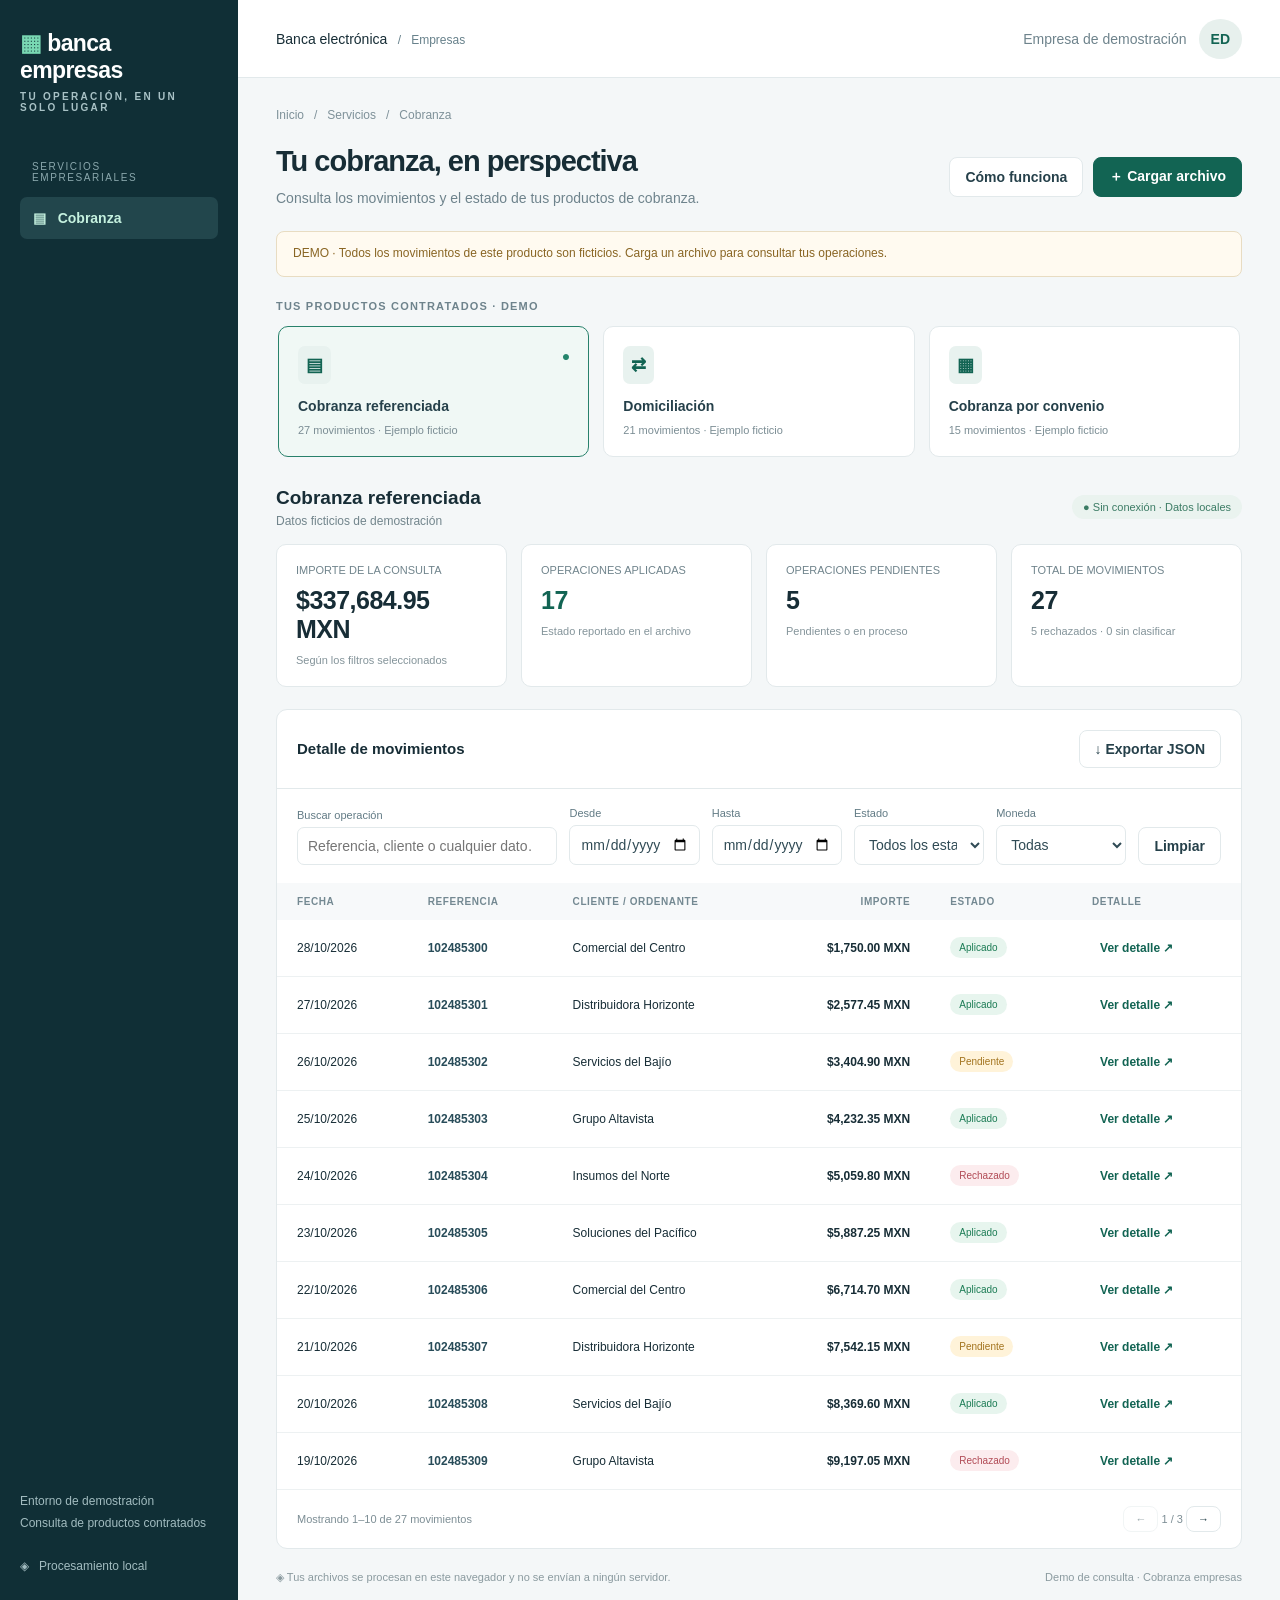
==== index.html @ 98a70f09 "Crea demo HTML portable para consultar productos de cobranza" ====
<!doctype html>
<html lang="es-MX"><head><meta charset="utf-8"><meta name="viewport" content="width=device-width,initial-scale=1"><meta name="description" content="Demo portable de consulta de cobranza. Excel y JSON procesados localmente."><meta http-equiv="Content-Security-Policy" content="default-src 'none'; script-src 'unsafe-inline'; style-src 'unsafe-inline'; img-src data:; connect-src 'none'; object-src 'none'; base-uri 'none'; form-action 'none'"><title>Cobranza · Banca empresas</title><style>:root{font-family:Inter,'Segoe UI',Arial,sans-serif;color:#172d36;background:#f4f7f8;font-size:14px;--green:#126453;--line:#e2e9eb}*{box-sizing:border-box}body{margin:0}button,input,select{font:inherit}button,select{cursor:pointer}button{border:1px solid var(--line);background:white;color:#25404a;border-radius:8px;padding:10px 15px;font-weight:600}button:hover{background:#edf4f2}button:focus-visible,a:focus-visible,input:focus-visible,select:focus-visible{outline:3px solid #54bda5;outline-offset:3px}button:disabled{opacity:.45;cursor:default}.primary{background:var(--green);color:white;border-color:var(--green)}.primary:hover{background:#0d5143}.shell{display:grid;grid-template-columns:238px 1fr;min-height:100vh}aside{background:#102f36;color:#d1dfe1;padding:30px 20px;display:flex;flex-direction:column}.brand{font-size:23px;font-weight:700;color:white;letter-spacing:-.6px}.brand i{color:#79d8b3;font-style:normal}.brand small{display:block;font-size:10px;letter-spacing:2.3px;color:#a9c2c6;margin-top:7px}.navtitle{font-size:10px;letter-spacing:1.6px;color:#8ba8ad;margin:48px 12px 14px}.navitem{padding:13px;border-radius:7px;background:#22464c;color:#c5f1df;font-weight:600}.aside-note{margin-top:auto;padding-top:50px;font-size:12px;color:#a2bcc0;line-height:1.8}.topbar{height:78px;background:white;border-bottom:1px solid var(--line);padding:0 38px;display:flex;align-items:center;justify-content:space-between}.topbar span{font-size:12px;color:#67818b}.profile{display:flex;align-items:center;gap:12px}.avatar{background:#e7f0ed;color:var(--green);border-radius:50%;padding:12px;font-weight:bold}main{padding:30px 38px 24px;max-width:1600px;margin:auto}.breadcrumb{font-size:12px;color:#7e9199;margin-bottom:23px}.heading{display:flex;justify-content:space-between;align-items:center;gap:20px}.heading h1{font-size:29px;letter-spacing:-1px;margin:0 0 9px}.muted{color:#6e838c}.heading p{margin:0;line-height:1.6}.actions{display:flex;gap:10px;flex-wrap:wrap}.notice{padding:12px 16px;border:1px solid #e8dcc2;background:#fffaf0;color:#896523;border-radius:8px;margin:22px 0;font-size:12px;line-height:1.6}.sectionlabel{font-size:11px;font-weight:700;letter-spacing:1.2px;color:#6e838c;margin:23px 0 12px}.products{display:flex;gap:14px;overflow-x:auto;padding:2px 2px 8px}.product{text-align:left;min-width:210px;flex:1;background:white;padding:19px;border-radius:10px;position:relative}.product.active{border:1.5px solid #28816b;background:#f0f8f5}.product .icon{display:inline-block;background:#e8f2ef;color:var(--green);padding:8px;border-radius:7px;margin-bottom:14px;font-size:18px}.product strong{display:block;font-size:14px;margin-bottom:7px}.product small{font-weight:400;color:#7b8d94;font-size:11px}.product .dot{position:absolute;right:18px;top:21px;color:#25856c}.workspace{display:flex;align-items:center;justify-content:space-between;gap:15px;margin:22px 0 16px}.workspace h2{font-size:19px;margin:0 0 5px}.workspace p{font-size:12px;margin:0;color:#72858c}.metrics{display:grid;grid-template-columns:repeat(4,1fr);gap:14px;margin-bottom:22px}.metric{border:1px solid var(--line);background:white;border-radius:10px;padding:19px}.metric small{display:block;color:#70848c;font-size:11px}.metric strong{display:block;font-size:25px;font-weight:650;margin:10px 0 7px;letter-spacing:-.5px}.metric .foot{font-size:11px;color:#84949a}.metric.green strong{color:#126453}.panel{border:1px solid var(--line);background:white;border-radius:11px;overflow:hidden}.panelhead{display:flex;align-items:center;justify-content:space-between;padding:20px;border-bottom:1px solid var(--line);gap:12px}.panelhead h3{font-size:15px;margin:0}.filters{display:flex;gap:12px;padding:18px 20px;flex-wrap:wrap;align-items:end}.field{display:flex;flex-direction:column;gap:6px;flex:1;min-width:130px}.field label{font-size:11px;color:#627b85}.field input,.field select{padding:10px;border:1px solid var(--line);border-radius:7px;min-width:0;background:white;width:100%;color:#304b55}.search{flex:2;min-width:190px}.tablewrap{overflow:auto}table{width:100%;border-collapse:collapse;white-space:nowrap;text-align:left}th{background:#f7f9fa;color:#748992;font-size:10px;font-weight:600;text-transform:uppercase;letter-spacing:.6px;padding:13px 20px}td{padding:16px 20px;border-bottom:1px solid #edf1f2;font-size:12px}td.money{text-align:right;font-weight:600;font-variant-numeric:tabular-nums}th.money{text-align:right}.ref{font-weight:600;color:#284c59}.badge{padding:5px 9px;border-radius:20px;font-size:10px;display:inline-block;background:#edf0f2;color:#64747b}.badge.aplicado{background:#e7f5ee;color:#1c7c55}.badge.pendiente{background:#fff3d9;color:#a2731d}.badge.rechazado{background:#fcecee;color:#b14b56}.detailbtn{border:0;color:var(--green);padding:5px 8px;font-size:12px}.pagination{display:flex;justify-content:space-between;align-items:center;padding:16px 20px;color:#7d8e95;font-size:11px;gap:10px}.pagination button{padding:6px 11px}.empty{text-align:center;padding:50px 20px;white-space:normal;color:#7c8f97}.footer{display:flex;justify-content:space-between;margin-top:22px;color:#8a9a9f;font-size:11px;gap:15px}.localpill{border-radius:20px;background:#eaf3ef;color:#3c7c65;padding:6px 11px;font-size:11px}.hidden{display:none!important}dialog{border:1px solid var(--line);border-radius:14px;padding:26px;max-width:670px;width:calc(100% - 32px);color:#17343e;box-shadow:0 25px 90px #102f3633}dialog::backdrop{background:#0f2b385c}dialog h2{margin:0 0 10px;font-size:22px}dialog p{line-height:1.65}.dialogfoot{display:flex;justify-content:flex-end;gap:10px;margin-top:24px}.mapping{display:grid;grid-template-columns:1fr 1fr;gap:14px;margin-top:18px}.preview{overflow:auto;max-height:140px;border:1px solid var(--line);margin-top:16px}.preview td,.preview th{padding:8px;font-size:11px}.error{color:#a53640;background:#fff0f1;padding:10px;border-radius:6px;font-size:12px;margin-top:12px}.detailgrid{display:grid;grid-template-columns:1fr 1fr;gap:15px;margin-top:20px}.detailgrid div{background:#f5f8f8;padding:12px;border-radius:6px;overflow-wrap:anywhere}.detailgrid small{display:block;color:#788c94;margin-bottom:5px}.uploadarea{display:block;border:1px dashed #9ebcb4;background:#f5faf8;padding:24px;text-align:center;border-radius:8px;cursor:pointer;margin:18px 0}.uploadarea input{display:block;max-width:100%;margin:12px auto 0}.help{font-size:12px;color:#758990;line-height:1.6}.busy{opacity:.6;pointer-events:none}@media(max-width:1100px){.shell{grid-template-columns:190px 1fr}main{padding:24px}.topbar{padding:0 24px}.metrics{grid-template-columns:repeat(2,1fr)}.heading{align-items:flex-start}.heading h1{font-size:25px}}@media(max-width:760px){.shell{display:block}aside{padding:18px 20px}.brand small,.navtitle,.navitem,.aside-note{display:none}.topbar{height:62px;padding:0 18px}.topbar>div:first-child{font-size:12px}.profile .muted{display:none}main{padding:23px 16px}.heading{display:block}.heading .actions{margin-top:16px}.heading h1{font-size:25px}.metric{padding:14px}.metric strong{font-size:21px}.metrics{gap:10px}.mapping,.detailgrid{grid-template-columns:1fr}.footer{flex-direction:column}.product{min-width:190px}.workspace{align-items:flex-start}.pagination{flex-wrap:wrap}.filters{padding:15px}.panelhead{padding:16px}}@media print{aside,.topbar,.actions,.filters,.detailbtn,.pagination,dialog{display:none!important}.shell{display:block}main{padding:0}.panel{border:0}.products{display:none}.notice{font-size:10px}}
</style></head>
<body><div class="shell"><aside><div class="brand"><i>▦</i> banca empresas<small>TU OPERACIÓN, EN UN SOLO LUGAR</small></div><div class="navtitle">SERVICIOS EMPRESARIALES</div><div class="navitem">▤ &nbsp; Cobranza</div><div class="aside-note">Entorno de demostración<br>Consulta de productos contratados<br><br>◈ &nbsp; Procesamiento local</div></aside><div><header class="topbar"><div>Banca electrónica <span>&nbsp; / &nbsp; Empresas</span></div><div class="profile"><div class="muted">Empresa de demostración</div><div class="avatar" aria-hidden="true">ED</div></div></header>
<main><div class="breadcrumb">Inicio &nbsp; / &nbsp; Servicios &nbsp; / &nbsp; Cobranza</div><div class="heading"><div><h1>Tu cobranza, en perspectiva</h1><p class="muted">Consulta los movimientos y el estado de tus productos de cobranza.</p></div><div class="actions"><button id="helpBtn">Cómo funciona</button><button class="primary" id="openImport">＋ Cargar archivo</button></div></div>
<div class="notice" id="notice" role="status">DEMO · Todos los movimientos visibles son ficticios. Carga un archivo para consultar tus operaciones.</div><div class="sectionlabel">TUS PRODUCTOS CONTRATADOS · DEMO</div><div class="products" id="products" aria-label="Seleccionar producto"></div>
<div class="workspace"><div><h2 id="productTitle"></h2><p id="source"></p></div><span class="localpill">● Sin conexión · Datos locales</span></div>
<div class="metrics"><div class="metric"><small>IMPORTE DE LA CONSULTA</small><strong id="total">—</strong><span class="foot" id="totalFoot">Según los filtros seleccionados</span></div><div class="metric green"><small>OPERACIONES APLICADAS</small><strong id="applied">—</strong><span class="foot">Estado reportado en el archivo</span></div><div class="metric"><small>OPERACIONES PENDIENTES</small><strong id="pending">—</strong><span class="foot">Pendientes o en proceso</span></div><div class="metric"><small>TOTAL DE MOVIMIENTOS</small><strong id="count">—</strong><span class="foot" id="rejected">—</span></div></div>
<section class="panel" aria-label="Movimientos de cobranza"><div class="panelhead"><h3>Detalle de movimientos</h3><button id="exportBtn">↓ Exportar JSON</button></div><div class="filters"><div class="field search"><label for="search">Buscar operación</label><input id="search" placeholder="Referencia, cliente o cualquier dato…" type="search"></div><div class="field"><label for="from">Desde</label><input id="from" type="date"></div><div class="field"><label for="to">Hasta</label><input id="to" type="date"></div><div class="field"><label for="status">Estado</label><select id="status"><option value="">Todos los estados</option><option>Aplicado</option><option>Pendiente</option><option>Rechazado</option><option>Sin clasificar</option></select></div><div class="field"><label for="currency">Moneda</label><select id="currency"><option value="">Todas</option></select></div><button id="clearFilters" title="Limpiar filtros">Limpiar</button></div><div id="filterError" class="error hidden" role="alert"></div><div class="tablewrap"><table><thead><tr><th scope="col">Fecha</th><th scope="col">Referencia</th><th scope="col">Cliente / Ordenante</th><th scope="col" class="money">Importe</th><th scope="col">Estado</th><th scope="col">Detalle</th></tr></thead><tbody id="rows"></tbody></table></div><div class="pagination"><span id="pageInfo" aria-live="polite"></span><div><button id="prev" aria-label="Página anterior">←</button> <span id="pageNumber"></span> <button id="next" aria-label="Página siguiente">→</button></div></div></section>
<div class="footer"><span>◈ Tus archivos se procesan en este navegador y no se envían a ningún servidor.</span><span>Demo de consulta · Cobranza empresas</span></div></main></div></div>
<dialog id="importDialog" aria-labelledby="importTitle"><h2 id="importTitle">Cargar archivo de conciliación</h2><p class="muted">Asocia tu archivo a un producto. Podrás elegir la hoja, la fila de encabezados y las columnas que quieres consultar.</p><div class="mapping"><div class="field"><label for="targetProduct">Producto</label><select id="targetProduct"></select></div><div class="field"><label for="customProduct">O crea otro producto</label><input id="customProduct" placeholder="Nombre del producto"></div></div><label class="uploadarea" for="file">Selecciona un archivo Excel o JSON<input id="file" type="file" accept=".xlsx,.xls,.json"></label><p class="help">El archivo reemplaza los movimientos del producto seleccionado. Los demás productos conservan sus datos. Límite: 20 MB y 50,000 filas por hoja. Al cerrar o recargar, los archivos se descartan.</p><div id="importSetup" class="hidden"><div class="mapping"><div class="field"><label for="sheet">Hoja</label><select id="sheet"></select></div><div class="field"><label for="headerRow">Fila de encabezados</label><input id="headerRow" type="number" min="1" value="1"></div></div><div class="preview" id="preview"></div><p class="help">Confirma las columnas. Fecha e importe son obligatorios. Las columnas adicionales se conservan en el detalle. Moneda predeterminada cuando el archivo no la informa:</p><div class="field"><label for="defaultCurrency">Moneda predeterminada</label><select id="defaultCurrency"><option>MXN</option><option>USD</option><option>EUR</option></select></div><div class="mapping" id="mapping"></div></div><div id="importError" class="error hidden" role="alert"></div><div class="dialogfoot"><button id="cancelImport">Cancelar</button><button id="confirmImport" class="primary" disabled>Ver operaciones</button></div></dialog>
<dialog id="detailDialog" aria-labelledby="detailTitle"><h2 id="detailTitle">Detalle de la operación</h2><p id="detailSubtitle" class="muted"></p><div id="detailFields" class="detailgrid"></div><div class="dialogfoot"><button id="closeDetail">Cerrar</button></div></dialog>
<dialog id="helpDialog" aria-labelledby="helpTitle"><h2 id="helpTitle">Tu consulta de cobranza</h2><p>1. Selecciona un producto contratado para consultar sus movimientos.</p><p>2. Usa <strong>Cargar archivo</strong> para abrir un Excel (.xlsx o .xls) o JSON local. Confirma la hoja y las columnas del archivo. Puedes crear un producto con su nombre real.</p><p>3. Filtra por fechas, estado, moneda o referencia. Abre <strong>Ver detalle</strong> para consultar todas las columnas originales.</p><p>4. Exporta el resultado filtrado a JSON para conservar la consulta.</p><p class="help">Los estados se muestran según el archivo; el demo no realiza conciliación automática. No hay autenticación real ni conexión a Teradata. No se guardan archivos entre sesiones.</p><div class="dialogfoot"><button id="resetDemo">Restablecer datos de ejemplo</button><button id="closeHelp" class="primary">Entendido</button></div></dialog>
<script>/*! xlsx.js (C) 2013-present SheetJS -- http://sheetjs.com */
var DO_NOT_EXPORT_CODEPAGE=true;var cptable={version:"1.15.0"};cptable[437]=function(){var e="\0\b\t\n\x0B\f\r !\"#$%&'()*+,-./0123456789:;<=>?@ABCDEFGHIJKLMNOPQRSTUVWXYZ[\\]^_`abcdefghijklmnopqrstuvwxyz{|}~ÇüéâäàåçêëèïîìÄÅÉæÆôöòûùÿÖÜ¢£¥₧ƒáíóúñÑªº¿⌐¬½¼¡«»░▒▓│┤╡╢╖╕╣║╗╝╜╛┐└┴┬├─┼╞╟╚╔╩╦╠═╬╧╨╤╥╙╘╒╓╫╪┘┌█▄▌▐▀αßΓπΣσµτΦΘΩδ∞φε∩≡±≥≤⌠⌡÷≈°∙·√ⁿ²■ ",r=[],t={};for(var a=0;a!=e.length;++a){if(e.charCodeAt(a)!==65533)t[e.charAt(a)]=a;r[a]=e.charAt(a)}return{enc:t,dec:r}}();cptable[620]=function(){var e="\0\b\t\n\x0B\f\r !\"#$%&'()*+,-./0123456789:;<=>?@ABCDEFGHIJKLMNOPQRSTUVWXYZ[\\]^_`abcdefghijklmnopqrstuvwxyz{|}~ÇüéâäàąçêëèïîćÄĄĘęłôöĆûùŚÖÜ¢Ł¥śƒŹŻóÓńŃźż¿⌐¬½¼¡«»░▒▓│┤╡╢╖╕╣║╗╝╜╛┐└┴┬├─┼╞╟╚╔╩╦╠═╬╧╨╤╥╙╘╒╓╫╪┘┌█▄▌▐▀αßΓπΣσµτΦΘΩδ∞φε∩≡±≥≤⌠⌡÷≈°∙·√ⁿ²■ ",r=[],t={};for(var a=0;a!=e.length;++a){if(e.charCodeAt(a)!==65533)t[e.charAt(a)]=a;r[a]=e.charAt(a)}return{enc:t,dec:r}}();cptable[737]=function(){var e="\0\b\t\n\x0B\f\r !\"#$%&'()*+,-./0123456789:;<=>?@ABCDEFGHIJKLMNOPQRSTUVWXYZ[\\]^_`abcdefghijklmnopqrstuvwxyz{|}~ΑΒΓΔΕΖΗΘΙΚΛΜΝΞΟΠΡΣΤΥΦΧΨΩαβγδεζηθικλμνξοπρσςτυφχψ░▒▓│┤╡╢╖╕╣║╗╝╜╛┐└┴┬├─┼╞╟╚╔╩╦╠═╬╧╨╤╥╙╘╒╓╫╪┘┌█▄▌▐▀ωάέήϊίόύϋώΆΈΉΊΌΎΏ±≥≤ΪΫ÷≈°∙·√ⁿ²■ ",r=[],t={};for(var a=0;a!=e.length;++a){if(e.charCodeAt(a)!==65533)t[e.charAt(a)]=a;r[a]=e.charAt(a)}return{enc:t,dec:r}}();cptable[850]=function(){var e="\0\b\t\n\x0B\f\r !\"#$%&'()*+,-./0123456789:;<=>?@ABCDEFGHIJKLMNOPQRSTUVWXYZ[\\]^_`abcdefghijklmnopqrstuvwxyz{|}~ÇüéâäàåçêëèïîìÄÅÉæÆôöòûùÿÖÜø£Ø×ƒáíóúñÑªº¿®¬½¼¡«»░▒▓│┤ÁÂÀ©╣║╗╝¢¥┐└┴┬├─┼ãÃ╚╔╩╦╠═╬¤ðÐÊËÈıÍÎÏ┘┌█▄¦Ì▀ÓßÔÒõÕµþÞÚÛÙýÝ¯´­±‗¾¶§÷¸°¨·¹³²■ ",r=[],t={};for(var a=0;a!=e.length;++a){if(e.charCodeAt(a)!==65533)t[e.charAt(a)]=a;r[a]=e.charAt(a)}return{enc:t,dec:r}}();cptable[852]=function(){var e="\0\b\t\n\x0B\f\r !\"#$%&'()*+,-./0123456789:;<=>?@ABCDEFGHIJKLMNOPQRSTUVWXYZ[\\]^_`abcdefghijklmnopqrstuvwxyz{|}~ÇüéâäůćçłëŐőîŹÄĆÉĹĺôöĽľŚśÖÜŤťŁ×čáíóúĄąŽžĘę¬źČş«»░▒▓│┤ÁÂĚŞ╣║╗╝Żż┐└┴┬├─┼Ăă╚╔╩╦╠═╬¤đĐĎËďŇÍÎě┘┌█▄ŢŮ▀ÓßÔŃńňŠšŔÚŕŰýÝţ´­˝˛ˇ˘§÷¸°¨˙űŘř■ ",r=[],t={};for(var a=0;a!=e.length;++a){if(e.charCodeAt(a)!==65533)t[e.charAt(a)]=a;r[a]=e.charAt(a)}return{enc:t,dec:r}}();cptable[857]=function(){var e="\0\b\t\n\x0B\f\r !\"#$%&'()*+,-./0123456789:;<=>?@ABCDEFGHIJKLMNOPQRSTUVWXYZ[\\]^_`abcdefghijklmnopqrstuvwxyz{|}~ÇüéâäàåçêëèïîıÄÅÉæÆôöòûùİÖÜø£ØŞşáíóúñÑĞğ¿®¬½¼¡«»░▒▓│┤ÁÂÀ©╣║╗╝¢¥┐└┴┬├─┼ãÃ╚╔╩╦╠═╬¤ºªÊËÈ�ÍÎÏ┘┌█▄¦Ì▀ÓßÔÒõÕµ�×ÚÛÙìÿ¯´­±�¾¶§÷¸°¨·¹³²■ ",r=[],t={};for(var a=0;a!=e.length;++a){if(e.charCodeAt(a)!==65533)t[e.charAt(a)]=a;r[a]=e.charAt(a)}return{enc:t,dec:r}}();cptable[861]=function(){var e="\0\b\t\n\x0B\f\r !\"#$%&'()*+,-./0123456789:;<=>?@ABCDEFGHIJKLMNOPQRSTUVWXYZ[\\]^_`abcdefghijklmnopqrstuvwxyz{|}~ÇüéâäàåçêëèÐðÞÄÅÉæÆôöþûÝýÖÜø£Ø₧ƒáíóúÁÍÓÚ¿⌐¬½¼¡«»░▒▓│┤╡╢╖╕╣║╗╝╜╛┐└┴┬├─┼╞╟╚╔╩╦╠═╬╧╨╤╥╙╘╒╓╫╪┘┌█▄▌▐▀αßΓπΣσµτΦΘΩδ∞φε∩≡±≥≤⌠⌡÷≈°∙·√ⁿ²■ ",r=[],t={};for(var a=0;a!=e.length;++a){if(e.charCodeAt(a)!==65533)t[e.charAt(a)]=a;r[a]=e.charAt(a)}return{enc:t,dec:r}}();cptable[865]=function(){var e="\0\b\t\n\x0B\f\r !\"#$%&'()*+,-./0123456789:;<=>?@ABCDEFGHIJKLMNOPQRSTUVWXYZ[\\]^_`abcdefghijklmnopqrstuvwxyz{|}~ÇüéâäàåçêëèïîìÄÅÉæÆôöòûùÿÖÜø£Ø₧ƒáíóúñÑªº¿⌐¬½¼¡«¤░▒▓│┤╡╢╖╕╣║╗╝╜╛┐└┴┬├─┼╞╟╚╔╩╦╠═╬╧╨╤╥╙╘╒╓╫╪┘┌█▄▌▐▀αßΓπΣσµτΦΘΩδ∞φε∩≡±≥≤⌠⌡÷≈°∙·√ⁿ²■ ",r=[],t={};for(var a=0;a!=e.length;++a){if(e.charCodeAt(a)!==65533)t[e.charAt(a)]=a;r[a]=e.charAt(a)}return{enc:t,dec:r}}();cptable[866]=function(){var e="\0\b\t\n\x0B\f\r !\"#$%&'()*+,-./0123456789:;<=>?@ABCDEFGHIJKLMNOPQRSTUVWXYZ[\\]^_`abcdefghijklmnopqrstuvwxyz{|}~АБВГДЕЖЗИЙКЛМНОПРСТУФХЦЧШЩЪЫЬЭЮЯабвгдежзийклмноп░▒▓│┤╡╢╖╕╣║╗╝╜╛┐└┴┬├─┼╞╟╚╔╩╦╠═╬╧╨╤╥╙╘╒╓╫╪┘┌█▄▌▐▀рстуфхцчшщъыьэюяЁёЄєЇїЎў°∙·√№¤■ ",r=[],t={};for(var a=0;a!=e.length;++a){if(e.charCodeAt(a)!==65533)t[e.charAt(a)]=a;r[a]=e.charAt(a)}return{enc:t,dec:r}}();cptable[874]=function(){var e="\0\b\t\n\x0B\f\r !\"#$%&'()*+,-./0123456789:;<=>?@ABCDEFGHIJKLMNOPQRSTUVWXYZ[\\]^_`abcdefghijklmnopqrstuvwxyz{|}~€����…�����������‘’“”•–—�������� กขฃคฅฆงจฉชซฌญฎฏฐฑฒณดตถทธนบปผฝพฟภมยรฤลฦวศษสหฬอฮฯะัาำิีึืฺุู����฿เแโใไๅๆ็่้๊๋์ํ๎๏๐๑๒๓๔๕๖๗๘๙๚๛����",r=[],t={};for(var a=0;a!=e.length;++a){if(e.charCodeAt(a)!==65533)t[e.charAt(a)]=a;r[a]=e.charAt(a)}return{enc:t,dec:r}}();cptable[895]=function(){var e="\0\b\t\n\x0B\f\r !\"#$%&'()*+,-./0123456789:;<=>?@ABCDEFGHIJKLMNOPQRSTUVWXYZ[\\]^_`abcdefghijklmnopqrstuvwxyz{|}~ČüéďäĎŤčěĚĹÍľǪÄÁÉžŽôöÓůÚýÖÜŠĽÝŘťáíóúňŇŮÔšřŕŔ¼§«»░▒▓│┤╡╢╖╕╣║╗╝╜╛┐└┴┬├─┼╞╟╚╔╩╦╠═╬╧╨╤╥╙╘╒╓╫╪┘┌█▄▌▐▀αßΓπΣσµτΦΘΩδ∞φε∩≡±≥≤⌠⌡÷≈°∙·√ⁿ²■ ",r=[],t={};for(var a=0;a!=e.length;++a){if(e.charCodeAt(a)!==65533)t[e.charAt(a)]=a;r[a]=e.charAt(a)}return{enc:t,dec:r}}();cptable[932]=function(){var e=[],r={},t=[],a;t[0]="\0\b\t\n\x0B\f\r !\"#$%&'()*+,-./0123456789:;<=>?@ABCDEFGHIJKLMNOPQRSTUVWXYZ[\\]^_`abcdefghijklmnopqrstuvwxyz{|}~���������������������������������｡｢｣､･ｦｧｨｩｪｫｬｭｮｯｰｱｲｳｴｵｶｷｸｹｺｻｼｽｾｿﾀﾁﾂﾃﾄﾅﾆﾇﾈﾉﾊﾋﾌﾍﾎﾏﾐﾑﾒﾓﾔﾕﾖﾗﾘﾙﾚﾛﾜﾝﾞﾟ��������������������������������".split("");for(a=0;a!=t[0].length;++a)if(t[0][a].charCodeAt(0)!==65533){r[t[0][a]]=0+a;e[0+a]=t[0][a]}t[129]="����������������������������������������������������������������　、。，．・：；？！゛゜´｀¨＾￣＿ヽヾゝゞ〃仝々〆〇ー―‐／＼～∥｜…‥‘’“”（）〔〕［］｛｝〈〉《》「」『』【】＋－±×�÷＝≠＜＞≦≧∞∴♂♀°′″℃￥＄￠￡％＃＆＊＠§☆★○●◎◇◆□■△▲▽▼※〒→←↑↓〓�����������∈∋⊆⊇⊂⊃∪∩��������∧∨￢⇒⇔∀∃�����������∠⊥⌒∂∇≡≒≪≫√∽∝∵∫∬�������Å‰♯♭♪†‡¶����◯���".split("");for(a=0;a!=t[129].length;++a)if(t[129][a].charCodeAt(0)!==65533){r[t[129][a]]=33024+a;e[33024+a]=t[129][a]}t[130]="�������������������������������������������������������������������������������０１２３４５６７８９�������ＡＢＣＤＥＦＧＨＩＪＫＬＭＮＯＰＱＲＳＴＵＶＷＸＹＺ�������ａｂｃｄｅｆｇｈｉｊｋｌｍｎｏｐｑｒｓｔｕｖｗｘｙｚ����ぁあぃいぅうぇえぉおかがきぎくぐけげこごさざしじすずせぜそぞただちぢっつづてでとどなにぬねのはばぱひびぴふぶぷへべぺほぼぽまみむめもゃやゅゆょよらりるれろゎわゐゑをん��������������".split("");for(a=0;a!=t[130].length;++a)if(t[130][a].charCodeAt(0)!==65533){r[t[130][a]]=33280+a;e[33280+a]=t[130][a]}t[131]="����������������������������������������������������������������ァアィイゥウェエォオカガキギクグケゲコゴサザシジスズセゼソゾタダチヂッツヅテデトドナニヌネノハバパヒビピフブプヘベペホボポマミ�ムメモャヤュユョヨラリルレロヮワヰヱヲンヴヵヶ��������ΑΒΓΔΕΖΗΘΙΚΛΜΝΞΟΠΡΣΤΥΦΧΨΩ��������αβγδεζηθικλμνξοπρστυφχψω�����������������������������������������".split("");for(a=0;a!=t[131].length;++a)if(t[131][a].charCodeAt(0)!==65533){r[t[131][a]]=33536+a;e[33536+a]=t[131][a]}t[132]="����������������������������������������������������������������АБВГДЕЁЖЗИЙКЛМНОПРСТУФХЦЧШЩЪЫЬЭЮЯ���������������абвгдеёжзийклмн�опрстуфхцчшщъыьэюя�������������─│┌┐┘└├┬┤┴┼━┃┏┓┛┗┣┳┫┻╋┠┯┨┷┿┝┰┥┸╂�����������������������������������������������������������������".split("");for(a=0;a!=t[132].length;++a)if(t[132][a].charCodeAt(0)!==65533){r[t[132][a]]=33792+a;e[33792+a]=t[132][a]}t[135]="����������������������������������������������������������������①②③④⑤⑥⑦⑧⑨⑩⑪⑫⑬⑭⑮⑯⑰⑱⑲⑳ⅠⅡⅢⅣⅤⅥⅦⅧⅨⅩ�㍉㌔㌢㍍㌘㌧㌃㌶㍑㍗㌍㌦㌣㌫㍊㌻㎜㎝㎞㎎㎏㏄㎡��������㍻�〝〟№㏍℡㊤㊥㊦㊧㊨㈱㈲㈹㍾㍽㍼≒≡∫∮∑√⊥∠∟⊿∵∩∪���������������������������������������������������������������������������������������������������".split("");for(a=0;a!=t[135].length;++a)if(t[135][a].charCodeAt(0)!==65533){r[t[135][a]]=34560+a;e[34560+a]=t[135][a]}t[136]="���������������������������������������������������������������������������������������������������������������������������������������������������������������亜唖娃阿哀愛挨姶逢葵茜穐悪握渥旭葦芦鯵梓圧斡扱宛姐虻飴絢綾鮎或粟袷安庵按暗案闇鞍杏以伊位依偉囲夷委威尉惟意慰易椅為畏異移維緯胃萎衣謂違遺医井亥域育郁磯一壱溢逸稲茨芋鰯允印咽員因姻引飲淫胤蔭���".split("");for(a=0;a!=t[136].length;++a)if(t[136][a].charCodeAt(0)!==65533){r[t[136][a]]=34816+a;e[34816+a]=t[136][a]}t[137]="����������������������������������������������������������������院陰隠韻吋右宇烏羽迂雨卯鵜窺丑碓臼渦嘘唄欝蔚鰻姥厩浦瓜閏噂云運雲荏餌叡営嬰影映曳栄永泳洩瑛盈穎頴英衛詠鋭液疫益駅悦謁越閲榎厭円�園堰奄宴延怨掩援沿演炎焔煙燕猿縁艶苑薗遠鉛鴛塩於汚甥凹央奥往応押旺横欧殴王翁襖鴬鴎黄岡沖荻億屋憶臆桶牡乙俺卸恩温穏音下化仮何伽価佳加可嘉夏嫁家寡科暇果架歌河火珂禍禾稼箇花苛茄荷華菓蝦課嘩貨迦過霞蚊俄峨我牙画臥芽蛾賀雅餓駕介会解回塊壊廻快怪悔恢懐戒拐改���".split("");for(a=0;a!=t[137].length;++a)if(t[137][a].charCodeAt(0)!==65533){r[t[137][a]]=35072+a;e[35072+a]=t[137][a]}t[138]="����������������������������������������������������������������魁晦械海灰界皆絵芥蟹開階貝凱劾外咳害崖慨概涯碍蓋街該鎧骸浬馨蛙垣柿蛎鈎劃嚇各廓拡撹格核殻獲確穫覚角赫較郭閣隔革学岳楽額顎掛笠樫�橿梶鰍潟割喝恰括活渇滑葛褐轄且鰹叶椛樺鞄株兜竃蒲釜鎌噛鴨栢茅萱粥刈苅瓦乾侃冠寒刊勘勧巻喚堪姦完官寛干幹患感慣憾換敢柑桓棺款歓汗漢澗潅環甘監看竿管簡緩缶翰肝艦莞観諌貫還鑑間閑関陥韓館舘丸含岸巌玩癌眼岩翫贋雁頑顔願企伎危喜器基奇嬉寄岐希幾忌揮机旗既期棋棄���".split("");for(a=0;a!=t[138].length;++a)if(t[138][a].charCodeAt(0)!==65533){r[t[138][a]]=35328+a;e[35328+a]=t[138][a]}t[139]="����������������������������������������������������������������機帰毅気汽畿祈季稀紀徽規記貴起軌輝飢騎鬼亀偽儀妓宜戯技擬欺犠疑祇義蟻誼議掬菊鞠吉吃喫桔橘詰砧杵黍却客脚虐逆丘久仇休及吸宮弓急救�朽求汲泣灸球究窮笈級糾給旧牛去居巨拒拠挙渠虚許距鋸漁禦魚亨享京供侠僑兇競共凶協匡卿叫喬境峡強彊怯恐恭挟教橋況狂狭矯胸脅興蕎郷鏡響饗驚仰凝尭暁業局曲極玉桐粁僅勤均巾錦斤欣欽琴禁禽筋緊芹菌衿襟謹近金吟銀九倶句区狗玖矩苦躯駆駈駒具愚虞喰空偶寓遇隅串櫛釧屑屈���".split("");for(a=0;a!=t[139].length;++a)if(t[139][a].charCodeAt(0)!==65533){r[t[139][a]]=35584+a;e[35584+a]=t[139][a]}t[140]="����������������������������������������������������������������掘窟沓靴轡窪熊隈粂栗繰桑鍬勲君薫訓群軍郡卦袈祁係傾刑兄啓圭珪型契形径恵慶慧憩掲携敬景桂渓畦稽系経継繋罫茎荊蛍計詣警軽頚鶏芸迎鯨�劇戟撃激隙桁傑欠決潔穴結血訣月件倹倦健兼券剣喧圏堅嫌建憲懸拳捲検権牽犬献研硯絹県肩見謙賢軒遣鍵険顕験鹸元原厳幻弦減源玄現絃舷言諺限乎個古呼固姑孤己庫弧戸故枯湖狐糊袴股胡菰虎誇跨鈷雇顧鼓五互伍午呉吾娯後御悟梧檎瑚碁語誤護醐乞鯉交佼侯候倖光公功効勾厚口向���".split("");for(a=0;a!=t[140].length;++a)if(t[140][a].charCodeAt(0)!==65533){r[t[140][a]]=35840+a;e[35840+a]=t[140][a]}t[141]="����������������������������������������������������������������后喉坑垢好孔孝宏工巧巷幸広庚康弘恒慌抗拘控攻昂晃更杭校梗構江洪浩港溝甲皇硬稿糠紅紘絞綱耕考肯肱腔膏航荒行衡講貢購郊酵鉱砿鋼閤降�項香高鴻剛劫号合壕拷濠豪轟麹克刻告国穀酷鵠黒獄漉腰甑忽惚骨狛込此頃今困坤墾婚恨懇昏昆根梱混痕紺艮魂些佐叉唆嵯左差査沙瑳砂詐鎖裟坐座挫債催再最哉塞妻宰彩才採栽歳済災采犀砕砦祭斎細菜裁載際剤在材罪財冴坂阪堺榊肴咲崎埼碕鷺作削咋搾昨朔柵窄策索錯桜鮭笹匙冊刷���".split("");for(a=0;a!=t[141].length;++a)if(t[141][a].charCodeAt(0)!==65533){r[t[141][a]]=36096+a;e[36096+a]=t[141][a]}t[142]="����������������������������������������������������������������察拶撮擦札殺薩雑皐鯖捌錆鮫皿晒三傘参山惨撒散桟燦珊産算纂蚕讃賛酸餐斬暫残仕仔伺使刺司史嗣四士始姉姿子屍市師志思指支孜斯施旨枝止�死氏獅祉私糸紙紫肢脂至視詞詩試誌諮資賜雌飼歯事似侍児字寺慈持時次滋治爾璽痔磁示而耳自蒔辞汐鹿式識鴫竺軸宍雫七叱執失嫉室悉湿漆疾質実蔀篠偲柴芝屡蕊縞舎写射捨赦斜煮社紗者謝車遮蛇邪借勺尺杓灼爵酌釈錫若寂弱惹主取守手朱殊狩珠種腫趣酒首儒受呪寿授樹綬需囚収周���".split("");for(a=0;a!=t[142].length;++a)if(t[142][a].charCodeAt(0)!==65533){r[t[142][a]]=36352+a;e[36352+a]=t[142][a]}t[143]="����������������������������������������������������������������宗就州修愁拾洲秀秋終繍習臭舟蒐衆襲讐蹴輯週酋酬集醜什住充十従戎柔汁渋獣縦重銃叔夙宿淑祝縮粛塾熟出術述俊峻春瞬竣舜駿准循旬楯殉淳�準潤盾純巡遵醇順処初所暑曙渚庶緒署書薯藷諸助叙女序徐恕鋤除傷償勝匠升召哨商唱嘗奨妾娼宵将小少尚庄床廠彰承抄招掌捷昇昌昭晶松梢樟樵沼消渉湘焼焦照症省硝礁祥称章笑粧紹肖菖蒋蕉衝裳訟証詔詳象賞醤鉦鍾鐘障鞘上丈丞乗冗剰城場壌嬢常情擾条杖浄状畳穣蒸譲醸錠嘱埴飾���".split("");for(a=0;a!=t[143].length;++a)if(t[143][a].charCodeAt(0)!==65533){r[t[143][a]]=36608+a;e[36608+a]=t[143][a]}t[144]="����������������������������������������������������������������拭植殖燭織職色触食蝕辱尻伸信侵唇娠寝審心慎振新晋森榛浸深申疹真神秦紳臣芯薪親診身辛進針震人仁刃塵壬尋甚尽腎訊迅陣靭笥諏須酢図厨�逗吹垂帥推水炊睡粋翠衰遂酔錐錘随瑞髄崇嵩数枢趨雛据杉椙菅頗雀裾澄摺寸世瀬畝是凄制勢姓征性成政整星晴棲栖正清牲生盛精聖声製西誠誓請逝醒青静斉税脆隻席惜戚斥昔析石積籍績脊責赤跡蹟碩切拙接摂折設窃節説雪絶舌蝉仙先千占宣専尖川戦扇撰栓栴泉浅洗染潜煎煽旋穿箭線���".split("");for(a=0;a!=t[144].length;++a)if(t[144][a].charCodeAt(0)!==65533){r[t[144][a]]=36864+a;e[36864+a]=t[144][a]}t[145]="����������������������������������������������������������������繊羨腺舛船薦詮賎践選遷銭銑閃鮮前善漸然全禅繕膳糎噌塑岨措曾曽楚狙疏疎礎祖租粗素組蘇訴阻遡鼠僧創双叢倉喪壮奏爽宋層匝惣想捜掃挿掻�操早曹巣槍槽漕燥争痩相窓糟総綜聡草荘葬蒼藻装走送遭鎗霜騒像増憎臓蔵贈造促側則即息捉束測足速俗属賊族続卒袖其揃存孫尊損村遜他多太汰詑唾堕妥惰打柁舵楕陀駄騨体堆対耐岱帯待怠態戴替泰滞胎腿苔袋貸退逮隊黛鯛代台大第醍題鷹滝瀧卓啄宅托択拓沢濯琢託鐸濁諾茸凧蛸只���".split("");for(a=0;a!=t[145].length;++a)if(t[145][a].charCodeAt(0)!==65533){r[t[145][a]]=37120+a;e[37120+a]=t[145][a]}t[146]="����������������������������������������������������������������叩但達辰奪脱巽竪辿棚谷狸鱈樽誰丹単嘆坦担探旦歎淡湛炭短端箪綻耽胆蛋誕鍛団壇弾断暖檀段男談値知地弛恥智池痴稚置致蜘遅馳築畜竹筑蓄�逐秩窒茶嫡着中仲宙忠抽昼柱注虫衷註酎鋳駐樗瀦猪苧著貯丁兆凋喋寵帖帳庁弔張彫徴懲挑暢朝潮牒町眺聴脹腸蝶調諜超跳銚長頂鳥勅捗直朕沈珍賃鎮陳津墜椎槌追鎚痛通塚栂掴槻佃漬柘辻蔦綴鍔椿潰坪壷嬬紬爪吊釣鶴亭低停偵剃貞呈堤定帝底庭廷弟悌抵挺提梯汀碇禎程締艇訂諦蹄逓���".split("");for(a=0;a!=t[146].length;++a)if(t[146][a].charCodeAt(0)!==65533){r[t[146][a]]=37376+a;e[37376+a]=t[146][a]}t[147]="����������������������������������������������������������������邸鄭釘鼎泥摘擢敵滴的笛適鏑溺哲徹撤轍迭鉄典填天展店添纏甜貼転顛点伝殿澱田電兎吐堵塗妬屠徒斗杜渡登菟賭途都鍍砥砺努度土奴怒倒党冬�凍刀唐塔塘套宕島嶋悼投搭東桃梼棟盗淘湯涛灯燈当痘祷等答筒糖統到董蕩藤討謄豆踏逃透鐙陶頭騰闘働動同堂導憧撞洞瞳童胴萄道銅峠鴇匿得徳涜特督禿篤毒独読栃橡凸突椴届鳶苫寅酉瀞噸屯惇敦沌豚遁頓呑曇鈍奈那内乍凪薙謎灘捺鍋楢馴縄畷南楠軟難汝二尼弐迩匂賑肉虹廿日乳入���".split("");for(a=0;a!=t[147].length;++a)if(t[147][a].charCodeAt(0)!==65533){r[t[147][a]]=37632+a;e[37632+a]=t[147][a]}t[148]="����������������������������������������������������������������如尿韮任妊忍認濡禰祢寧葱猫熱年念捻撚燃粘乃廼之埜嚢悩濃納能脳膿農覗蚤巴把播覇杷波派琶破婆罵芭馬俳廃拝排敗杯盃牌背肺輩配倍培媒梅�楳煤狽買売賠陪這蝿秤矧萩伯剥博拍柏泊白箔粕舶薄迫曝漠爆縛莫駁麦函箱硲箸肇筈櫨幡肌畑畠八鉢溌発醗髪伐罰抜筏閥鳩噺塙蛤隼伴判半反叛帆搬斑板氾汎版犯班畔繁般藩販範釆煩頒飯挽晩番盤磐蕃蛮匪卑否妃庇彼悲扉批披斐比泌疲皮碑秘緋罷肥被誹費避非飛樋簸備尾微枇毘琵眉美���".split("");for(a=0;a!=t[148].length;++a)if(t[148][a].charCodeAt(0)!==65533){r[t[148][a]]=37888+a;e[37888+a]=t[148][a]}t[149]="����������������������������������������������������������������鼻柊稗匹疋髭彦膝菱肘弼必畢筆逼桧姫媛紐百謬俵彪標氷漂瓢票表評豹廟描病秒苗錨鋲蒜蛭鰭品彬斌浜瀕貧賓頻敏瓶不付埠夫婦富冨布府怖扶敷�斧普浮父符腐膚芙譜負賦赴阜附侮撫武舞葡蕪部封楓風葺蕗伏副復幅服福腹複覆淵弗払沸仏物鮒分吻噴墳憤扮焚奮粉糞紛雰文聞丙併兵塀幣平弊柄並蔽閉陛米頁僻壁癖碧別瞥蔑箆偏変片篇編辺返遍便勉娩弁鞭保舗鋪圃捕歩甫補輔穂募墓慕戊暮母簿菩倣俸包呆報奉宝峰峯崩庖抱捧放方朋���".split("");for(a=0;a!=t[149].length;++a)if(t[149][a].charCodeAt(0)!==65533){r[t[149][a]]=38144+a;e[38144+a]=t[149][a]}t[150]="����������������������������������������������������������������法泡烹砲縫胞芳萌蓬蜂褒訪豊邦鋒飽鳳鵬乏亡傍剖坊妨帽忘忙房暴望某棒冒紡肪膨謀貌貿鉾防吠頬北僕卜墨撲朴牧睦穆釦勃没殆堀幌奔本翻凡盆�摩磨魔麻埋妹昧枚毎哩槙幕膜枕鮪柾鱒桝亦俣又抹末沫迄侭繭麿万慢満漫蔓味未魅巳箕岬密蜜湊蓑稔脈妙粍民眠務夢無牟矛霧鵡椋婿娘冥名命明盟迷銘鳴姪牝滅免棉綿緬面麺摸模茂妄孟毛猛盲網耗蒙儲木黙目杢勿餅尤戻籾貰問悶紋門匁也冶夜爺耶野弥矢厄役約薬訳躍靖柳薮鑓愉愈油癒���".split("");for(a=0;a!=t[150].length;++a)if(t[150][a].charCodeAt(0)!==65533){r[t[150][a]]=38400+a;e[38400+a]=t[150][a]}t[151]="����������������������������������������������������������������諭輸唯佑優勇友宥幽悠憂揖有柚湧涌猶猷由祐裕誘遊邑郵雄融夕予余与誉輿預傭幼妖容庸揚揺擁曜楊様洋溶熔用窯羊耀葉蓉要謡踊遥陽養慾抑欲�沃浴翌翼淀羅螺裸来莱頼雷洛絡落酪乱卵嵐欄濫藍蘭覧利吏履李梨理璃痢裏裡里離陸律率立葎掠略劉流溜琉留硫粒隆竜龍侶慮旅虜了亮僚両凌寮料梁涼猟療瞭稜糧良諒遼量陵領力緑倫厘林淋燐琳臨輪隣鱗麟瑠塁涙累類令伶例冷励嶺怜玲礼苓鈴隷零霊麗齢暦歴列劣烈裂廉恋憐漣煉簾練聯���".split("");for(a=0;a!=t[151].length;++a)if(t[151][a].charCodeAt(0)!==65533){r[t[151][a]]=38656+a;e[38656+a]=t[151][a]}t[152]="����������������������������������������������������������������蓮連錬呂魯櫓炉賂路露労婁廊弄朗楼榔浪漏牢狼篭老聾蝋郎六麓禄肋録論倭和話歪賄脇惑枠鷲亙亘鰐詫藁蕨椀湾碗腕��������������������������������������������弌丐丕个丱丶丼丿乂乖乘亂亅豫亊舒弍于亞亟亠亢亰亳亶从仍仄仆仂仗仞仭仟价伉佚估佛佝佗佇佶侈侏侘佻佩佰侑佯來侖儘俔俟俎俘俛俑俚俐俤俥倚倨倔倪倥倅伜俶倡倩倬俾俯們倆偃假會偕偐偈做偖偬偸傀傚傅傴傲���".split("");for(a=0;a!=t[152].length;++a)if(t[152][a].charCodeAt(0)!==65533){r[t[152][a]]=38912+a;e[38912+a]=t[152][a]}t[153]="����������������������������������������������������������������僉僊傳僂僖僞僥僭僣僮價僵儉儁儂儖儕儔儚儡儺儷儼儻儿兀兒兌兔兢竸兩兪兮冀冂囘册冉冏冑冓冕冖冤冦冢冩冪冫决冱冲冰况冽凅凉凛几處凩凭�凰凵凾刄刋刔刎刧刪刮刳刹剏剄剋剌剞剔剪剴剩剳剿剽劍劔劒剱劈劑辨辧劬劭劼劵勁勍勗勞勣勦飭勠勳勵勸勹匆匈甸匍匐匏匕匚匣匯匱匳匸區卆卅丗卉卍凖卞卩卮夘卻卷厂厖厠厦厥厮厰厶參簒雙叟曼燮叮叨叭叺吁吽呀听吭吼吮吶吩吝呎咏呵咎呟呱呷呰咒呻咀呶咄咐咆哇咢咸咥咬哄哈咨���".split("");for(a=0;a!=t[153].length;++a)if(t[153][a].charCodeAt(0)!==65533){r[t[153][a]]=39168+a;e[39168+a]=t[153][a]}t[154]="����������������������������������������������������������������咫哂咤咾咼哘哥哦唏唔哽哮哭哺哢唹啀啣啌售啜啅啖啗唸唳啝喙喀咯喊喟啻啾喘喞單啼喃喩喇喨嗚嗅嗟嗄嗜嗤嗔嘔嗷嘖嗾嗽嘛嗹噎噐營嘴嘶嘲嘸�噫噤嘯噬噪嚆嚀嚊嚠嚔嚏嚥嚮嚶嚴囂嚼囁囃囀囈囎囑囓囗囮囹圀囿圄圉圈國圍圓團圖嗇圜圦圷圸坎圻址坏坩埀垈坡坿垉垓垠垳垤垪垰埃埆埔埒埓堊埖埣堋堙堝塲堡塢塋塰毀塒堽塹墅墹墟墫墺壞墻墸墮壅壓壑壗壙壘壥壜壤壟壯壺壹壻壼壽夂夊夐夛梦夥夬夭夲夸夾竒奕奐奎奚奘奢奠奧奬奩���".split("");for(a=0;a!=t[154].length;++a)if(t[154][a].charCodeAt(0)!==65533){r[t[154][a]]=39424+a;e[39424+a]=t[154][a]}t[155]="����������������������������������������������������������������奸妁妝佞侫妣妲姆姨姜妍姙姚娥娟娑娜娉娚婀婬婉娵娶婢婪媚媼媾嫋嫂媽嫣嫗嫦嫩嫖嫺嫻嬌嬋嬖嬲嫐嬪嬶嬾孃孅孀孑孕孚孛孥孩孰孳孵學斈孺宀�它宦宸寃寇寉寔寐寤實寢寞寥寫寰寶寳尅將專對尓尠尢尨尸尹屁屆屎屓屐屏孱屬屮乢屶屹岌岑岔妛岫岻岶岼岷峅岾峇峙峩峽峺峭嶌峪崋崕崗嵜崟崛崑崔崢崚崙崘嵌嵒嵎嵋嵬嵳嵶嶇嶄嶂嶢嶝嶬嶮嶽嶐嶷嶼巉巍巓巒巖巛巫已巵帋帚帙帑帛帶帷幄幃幀幎幗幔幟幢幤幇幵并幺麼广庠廁廂廈廐廏���".split("");for(a=0;a!=t[155].length;++a)if(t[155][a].charCodeAt(0)!==65533){r[t[155][a]]=39680+a;e[39680+a]=t[155][a]}t[156]="����������������������������������������������������������������廖廣廝廚廛廢廡廨廩廬廱廳廰廴廸廾弃弉彝彜弋弑弖弩弭弸彁彈彌彎弯彑彖彗彙彡彭彳彷徃徂彿徊很徑徇從徙徘徠徨徭徼忖忻忤忸忱忝悳忿怡恠�怙怐怩怎怱怛怕怫怦怏怺恚恁恪恷恟恊恆恍恣恃恤恂恬恫恙悁悍惧悃悚悄悛悖悗悒悧悋惡悸惠惓悴忰悽惆悵惘慍愕愆惶惷愀惴惺愃愡惻惱愍愎慇愾愨愧慊愿愼愬愴愽慂慄慳慷慘慙慚慫慴慯慥慱慟慝慓慵憙憖憇憬憔憚憊憑憫憮懌懊應懷懈懃懆憺懋罹懍懦懣懶懺懴懿懽懼懾戀戈戉戍戌戔戛���".split("");for(a=0;a!=t[156].length;++a)if(t[156][a].charCodeAt(0)!==65533){r[t[156][a]]=39936+a;e[39936+a]=t[156][a]}t[157]="����������������������������������������������������������������戞戡截戮戰戲戳扁扎扞扣扛扠扨扼抂抉找抒抓抖拔抃抔拗拑抻拏拿拆擔拈拜拌拊拂拇抛拉挌拮拱挧挂挈拯拵捐挾捍搜捏掖掎掀掫捶掣掏掉掟掵捫�捩掾揩揀揆揣揉插揶揄搖搴搆搓搦搶攝搗搨搏摧摯摶摎攪撕撓撥撩撈撼據擒擅擇撻擘擂擱擧舉擠擡抬擣擯攬擶擴擲擺攀擽攘攜攅攤攣攫攴攵攷收攸畋效敖敕敍敘敞敝敲數斂斃變斛斟斫斷旃旆旁旄旌旒旛旙无旡旱杲昊昃旻杳昵昶昴昜晏晄晉晁晞晝晤晧晨晟晢晰暃暈暎暉暄暘暝曁暹曉暾暼���".split("");for(a=0;a!=t[157].length;++a)if(t[157][a].charCodeAt(0)!==65533){r[t[157][a]]=40192+a;e[40192+a]=t[157][a]}t[158]="����������������������������������������������������������������曄暸曖曚曠昿曦曩曰曵曷朏朖朞朦朧霸朮朿朶杁朸朷杆杞杠杙杣杤枉杰枩杼杪枌枋枦枡枅枷柯枴柬枳柩枸柤柞柝柢柮枹柎柆柧檜栞框栩桀桍栲桎�梳栫桙档桷桿梟梏梭梔條梛梃檮梹桴梵梠梺椏梍桾椁棊椈棘椢椦棡椌棍棔棧棕椶椒椄棗棣椥棹棠棯椨椪椚椣椡棆楹楷楜楸楫楔楾楮椹楴椽楙椰楡楞楝榁楪榲榮槐榿槁槓榾槎寨槊槝榻槃榧樮榑榠榜榕榴槞槨樂樛槿權槹槲槧樅榱樞槭樔槫樊樒櫁樣樓橄樌橲樶橸橇橢橙橦橈樸樢檐檍檠檄檢檣���".split("");for(a=0;a!=t[158].length;++a)if(t[158][a].charCodeAt(0)!==65533){r[t[158][a]]=40448+a;e[40448+a]=t[158][a]}t[159]="����������������������������������������������������������������檗蘗檻櫃櫂檸檳檬櫞櫑櫟檪櫚櫪櫻欅蘖櫺欒欖鬱欟欸欷盜欹飮歇歃歉歐歙歔歛歟歡歸歹歿殀殄殃殍殘殕殞殤殪殫殯殲殱殳殷殼毆毋毓毟毬毫毳毯�麾氈氓气氛氤氣汞汕汢汪沂沍沚沁沛汾汨汳沒沐泄泱泓沽泗泅泝沮沱沾沺泛泯泙泪洟衍洶洫洽洸洙洵洳洒洌浣涓浤浚浹浙涎涕濤涅淹渕渊涵淇淦涸淆淬淞淌淨淒淅淺淙淤淕淪淮渭湮渮渙湲湟渾渣湫渫湶湍渟湃渺湎渤滿渝游溂溪溘滉溷滓溽溯滄溲滔滕溏溥滂溟潁漑灌滬滸滾漿滲漱滯漲滌���".split("");for(a=0;a!=t[159].length;++a)if(t[159][a].charCodeAt(0)!==65533){r[t[159][a]]=40704+a;e[40704+a]=t[159][a]}t[224]="����������������������������������������������������������������漾漓滷澆潺潸澁澀潯潛濳潭澂潼潘澎澑濂潦澳澣澡澤澹濆澪濟濕濬濔濘濱濮濛瀉瀋濺瀑瀁瀏濾瀛瀚潴瀝瀘瀟瀰瀾瀲灑灣炙炒炯烱炬炸炳炮烟烋烝�烙焉烽焜焙煥煕熈煦煢煌煖煬熏燻熄熕熨熬燗熹熾燒燉燔燎燠燬燧燵燼燹燿爍爐爛爨爭爬爰爲爻爼爿牀牆牋牘牴牾犂犁犇犒犖犢犧犹犲狃狆狄狎狒狢狠狡狹狷倏猗猊猜猖猝猴猯猩猥猾獎獏默獗獪獨獰獸獵獻獺珈玳珎玻珀珥珮珞璢琅瑯琥珸琲琺瑕琿瑟瑙瑁瑜瑩瑰瑣瑪瑶瑾璋璞璧瓊瓏瓔珱���".split("");for(a=0;a!=t[224].length;++a)if(t[224][a].charCodeAt(0)!==65533){r[t[224][a]]=57344+a;e[57344+a]=t[224][a]}t[225]="����������������������������������������������������������������瓠瓣瓧瓩瓮瓲瓰瓱瓸瓷甄甃甅甌甎甍甕甓甞甦甬甼畄畍畊畉畛畆畚畩畤畧畫畭畸當疆疇畴疊疉疂疔疚疝疥疣痂疳痃疵疽疸疼疱痍痊痒痙痣痞痾痿�痼瘁痰痺痲痳瘋瘍瘉瘟瘧瘠瘡瘢瘤瘴瘰瘻癇癈癆癜癘癡癢癨癩癪癧癬癰癲癶癸發皀皃皈皋皎皖皓皙皚皰皴皸皹皺盂盍盖盒盞盡盥盧盪蘯盻眈眇眄眩眤眞眥眦眛眷眸睇睚睨睫睛睥睿睾睹瞎瞋瞑瞠瞞瞰瞶瞹瞿瞼瞽瞻矇矍矗矚矜矣矮矼砌砒礦砠礪硅碎硴碆硼碚碌碣碵碪碯磑磆磋磔碾碼磅磊磬���".split("");for(a=0;a!=t[225].length;++a)if(t[225][a].charCodeAt(0)!==65533){r[t[225][a]]=57600+a;e[57600+a]=t[225][a]}t[226]="����������������������������������������������������������������磧磚磽磴礇礒礑礙礬礫祀祠祗祟祚祕祓祺祿禊禝禧齋禪禮禳禹禺秉秕秧秬秡秣稈稍稘稙稠稟禀稱稻稾稷穃穗穉穡穢穩龝穰穹穽窈窗窕窘窖窩竈窰�窶竅竄窿邃竇竊竍竏竕竓站竚竝竡竢竦竭竰笂笏笊笆笳笘笙笞笵笨笶筐筺笄筍笋筌筅筵筥筴筧筰筱筬筮箝箘箟箍箜箚箋箒箏筝箙篋篁篌篏箴篆篝篩簑簔篦篥籠簀簇簓篳篷簗簍篶簣簧簪簟簷簫簽籌籃籔籏籀籐籘籟籤籖籥籬籵粃粐粤粭粢粫粡粨粳粲粱粮粹粽糀糅糂糘糒糜糢鬻糯糲糴糶糺紆���".split("");for(a=0;a!=t[226].length;++a)if(t[226][a].charCodeAt(0)!==65533){r[t[226][a]]=57856+a;e[57856+a]=t[226][a]}t[227]="����������������������������������������������������������������紂紜紕紊絅絋紮紲紿紵絆絳絖絎絲絨絮絏絣經綉絛綏絽綛綺綮綣綵緇綽綫總綢綯緜綸綟綰緘緝緤緞緻緲緡縅縊縣縡縒縱縟縉縋縢繆繦縻縵縹繃縷�縲縺繧繝繖繞繙繚繹繪繩繼繻纃緕繽辮繿纈纉續纒纐纓纔纖纎纛纜缸缺罅罌罍罎罐网罕罔罘罟罠罨罩罧罸羂羆羃羈羇羌羔羞羝羚羣羯羲羹羮羶羸譱翅翆翊翕翔翡翦翩翳翹飜耆耄耋耒耘耙耜耡耨耿耻聊聆聒聘聚聟聢聨聳聲聰聶聹聽聿肄肆肅肛肓肚肭冐肬胛胥胙胝胄胚胖脉胯胱脛脩脣脯腋���".split("");for(a=0;a!=t[227].length;++a)if(t[227][a].charCodeAt(0)!==65533){r[t[227][a]]=58112+a;e[58112+a]=t[227][a]}t[228]="����������������������������������������������������������������隋腆脾腓腑胼腱腮腥腦腴膃膈膊膀膂膠膕膤膣腟膓膩膰膵膾膸膽臀臂膺臉臍臑臙臘臈臚臟臠臧臺臻臾舁舂舅與舊舍舐舖舩舫舸舳艀艙艘艝艚艟艤�艢艨艪艫舮艱艷艸艾芍芒芫芟芻芬苡苣苟苒苴苳苺莓范苻苹苞茆苜茉苙茵茴茖茲茱荀茹荐荅茯茫茗茘莅莚莪莟莢莖茣莎莇莊荼莵荳荵莠莉莨菴萓菫菎菽萃菘萋菁菷萇菠菲萍萢萠莽萸蔆菻葭萪萼蕚蒄葷葫蒭葮蒂葩葆萬葯葹萵蓊葢蒹蒿蒟蓙蓍蒻蓚蓐蓁蓆蓖蒡蔡蓿蓴蔗蔘蔬蔟蔕蔔蓼蕀蕣蕘蕈���".split("");for(a=0;a!=t[228].length;++a)if(t[228][a].charCodeAt(0)!==65533){r[t[228][a]]=58368+a;e[58368+a]=t[228][a]}t[229]="����������������������������������������������������������������蕁蘂蕋蕕薀薤薈薑薊薨蕭薔薛藪薇薜蕷蕾薐藉薺藏薹藐藕藝藥藜藹蘊蘓蘋藾藺蘆蘢蘚蘰蘿虍乕虔號虧虱蚓蚣蚩蚪蚋蚌蚶蚯蛄蛆蚰蛉蠣蚫蛔蛞蛩蛬�蛟蛛蛯蜒蜆蜈蜀蜃蛻蜑蜉蜍蛹蜊蜴蜿蜷蜻蜥蜩蜚蝠蝟蝸蝌蝎蝴蝗蝨蝮蝙蝓蝣蝪蠅螢螟螂螯蟋螽蟀蟐雖螫蟄螳蟇蟆螻蟯蟲蟠蠏蠍蟾蟶蟷蠎蟒蠑蠖蠕蠢蠡蠱蠶蠹蠧蠻衄衂衒衙衞衢衫袁衾袞衵衽袵衲袂袗袒袮袙袢袍袤袰袿袱裃裄裔裘裙裝裹褂裼裴裨裲褄褌褊褓襃褞褥褪褫襁襄褻褶褸襌褝襠襞���".split("");for(a=0;a!=t[229].length;++a)if(t[229][a].charCodeAt(0)!==65533){r[t[229][a]]=58624+a;e[58624+a]=t[229][a]}t[230]="����������������������������������������������������������������襦襤襭襪襯襴襷襾覃覈覊覓覘覡覩覦覬覯覲覺覽覿觀觚觜觝觧觴觸訃訖訐訌訛訝訥訶詁詛詒詆詈詼詭詬詢誅誂誄誨誡誑誥誦誚誣諄諍諂諚諫諳諧�諤諱謔諠諢諷諞諛謌謇謚諡謖謐謗謠謳鞫謦謫謾謨譁譌譏譎證譖譛譚譫譟譬譯譴譽讀讌讎讒讓讖讙讚谺豁谿豈豌豎豐豕豢豬豸豺貂貉貅貊貍貎貔豼貘戝貭貪貽貲貳貮貶賈賁賤賣賚賽賺賻贄贅贊贇贏贍贐齎贓賍贔贖赧赭赱赳趁趙跂趾趺跏跚跖跌跛跋跪跫跟跣跼踈踉跿踝踞踐踟蹂踵踰踴蹊���".split("");for(a=0;a!=t[230].length;++a)if(t[230][a].charCodeAt(0)!==65533){r[t[230][a]]=58880+a;e[58880+a]=t[230][a]}t[231]="����������������������������������������������������������������蹇蹉蹌蹐蹈蹙蹤蹠踪蹣蹕蹶蹲蹼躁躇躅躄躋躊躓躑躔躙躪躡躬躰軆躱躾軅軈軋軛軣軼軻軫軾輊輅輕輒輙輓輜輟輛輌輦輳輻輹轅轂輾轌轉轆轎轗轜�轢轣轤辜辟辣辭辯辷迚迥迢迪迯邇迴逅迹迺逑逕逡逍逞逖逋逧逶逵逹迸遏遐遑遒逎遉逾遖遘遞遨遯遶隨遲邂遽邁邀邊邉邏邨邯邱邵郢郤扈郛鄂鄒鄙鄲鄰酊酖酘酣酥酩酳酲醋醉醂醢醫醯醪醵醴醺釀釁釉釋釐釖釟釡釛釼釵釶鈞釿鈔鈬鈕鈑鉞鉗鉅鉉鉤鉈銕鈿鉋鉐銜銖銓銛鉚鋏銹銷鋩錏鋺鍄錮���".split("");for(a=0;a!=t[231].length;++a)if(t[231][a].charCodeAt(0)!==65533){r[t[231][a]]=59136+a;e[59136+a]=t[231][a]}t[232]="����������������������������������������������������������������錙錢錚錣錺錵錻鍜鍠鍼鍮鍖鎰鎬鎭鎔鎹鏖鏗鏨鏥鏘鏃鏝鏐鏈鏤鐚鐔鐓鐃鐇鐐鐶鐫鐵鐡鐺鑁鑒鑄鑛鑠鑢鑞鑪鈩鑰鑵鑷鑽鑚鑼鑾钁鑿閂閇閊閔閖閘閙�閠閨閧閭閼閻閹閾闊濶闃闍闌闕闔闖關闡闥闢阡阨阮阯陂陌陏陋陷陜陞陝陟陦陲陬隍隘隕隗險隧隱隲隰隴隶隸隹雎雋雉雍襍雜霍雕雹霄霆霈霓霎霑霏霖霙霤霪霰霹霽霾靄靆靈靂靉靜靠靤靦靨勒靫靱靹鞅靼鞁靺鞆鞋鞏鞐鞜鞨鞦鞣鞳鞴韃韆韈韋韜韭齏韲竟韶韵頏頌頸頤頡頷頽顆顏顋顫顯顰���".split("");for(a=0;a!=t[232].length;++a)if(t[232][a].charCodeAt(0)!==65533){r[t[232][a]]=59392+a;e[59392+a]=t[232][a]}t[233]="����������������������������������������������������������������顱顴顳颪颯颱颶飄飃飆飩飫餃餉餒餔餘餡餝餞餤餠餬餮餽餾饂饉饅饐饋饑饒饌饕馗馘馥馭馮馼駟駛駝駘駑駭駮駱駲駻駸騁騏騅駢騙騫騷驅驂驀驃�騾驕驍驛驗驟驢驥驤驩驫驪骭骰骼髀髏髑髓體髞髟髢髣髦髯髫髮髴髱髷髻鬆鬘鬚鬟鬢鬣鬥鬧鬨鬩鬪鬮鬯鬲魄魃魏魍魎魑魘魴鮓鮃鮑鮖鮗鮟鮠鮨鮴鯀鯊鮹鯆鯏鯑鯒鯣鯢鯤鯔鯡鰺鯲鯱鯰鰕鰔鰉鰓鰌鰆鰈鰒鰊鰄鰮鰛鰥鰤鰡鰰鱇鰲鱆鰾鱚鱠鱧鱶鱸鳧鳬鳰鴉鴈鳫鴃鴆鴪鴦鶯鴣鴟鵄鴕鴒鵁鴿鴾鵆鵈���".split("");for(a=0;a!=t[233].length;++a)if(t[233][a].charCodeAt(0)!==65533){r[t[233][a]]=59648+a;e[59648+a]=t[233][a]}t[234]="����������������������������������������������������������������鵝鵞鵤鵑鵐鵙鵲鶉鶇鶫鵯鵺鶚鶤鶩鶲鷄鷁鶻鶸鶺鷆鷏鷂鷙鷓鷸鷦鷭鷯鷽鸚鸛鸞鹵鹹鹽麁麈麋麌麒麕麑麝麥麩麸麪麭靡黌黎黏黐黔黜點黝黠黥黨黯�黴黶黷黹黻黼黽鼇鼈皷鼕鼡鼬鼾齊齒齔齣齟齠齡齦齧齬齪齷齲齶龕龜龠堯槇遙瑤凜熙�������������������������������������������������������������������������������������������".split("");for(a=0;a!=t[234].length;++a)if(t[234][a].charCodeAt(0)!==65533){r[t[234][a]]=59904+a;e[59904+a]=t[234][a]}t[237]="����������������������������������������������������������������纊褜鍈銈蓜俉炻昱棈鋹曻彅丨仡仼伀伃伹佖侒侊侚侔俍偀倢俿倞偆偰偂傔僴僘兊兤冝冾凬刕劜劦勀勛匀匇匤卲厓厲叝﨎咜咊咩哿喆坙坥垬埈埇﨏�塚增墲夋奓奛奝奣妤妺孖寀甯寘寬尞岦岺峵崧嵓﨑嵂嵭嶸嶹巐弡弴彧德忞恝悅悊惞惕愠惲愑愷愰憘戓抦揵摠撝擎敎昀昕昻昉昮昞昤晥晗晙晴晳暙暠暲暿曺朎朗杦枻桒柀栁桄棏﨓楨﨔榘槢樰橫橆橳橾櫢櫤毖氿汜沆汯泚洄涇浯涖涬淏淸淲淼渹湜渧渼溿澈澵濵瀅瀇瀨炅炫焏焄煜煆煇凞燁燾犱���".split("");for(a=0;a!=t[237].length;++a)if(t[237][a].charCodeAt(0)!==65533){r[t[237][a]]=60672+a;e[60672+a]=t[237][a]}t[238]="����������������������������������������������������������������犾猤猪獷玽珉珖珣珒琇珵琦琪琩琮瑢璉璟甁畯皂皜皞皛皦益睆劯砡硎硤硺礰礼神祥禔福禛竑竧靖竫箞精絈絜綷綠緖繒罇羡羽茁荢荿菇菶葈蒴蕓蕙�蕫﨟薰蘒﨡蠇裵訒訷詹誧誾諟諸諶譓譿賰賴贒赶﨣軏﨤逸遧郞都鄕鄧釚釗釞釭釮釤釥鈆鈐鈊鈺鉀鈼鉎鉙鉑鈹鉧銧鉷鉸鋧鋗鋙鋐﨧鋕鋠鋓錥錡鋻﨨錞鋿錝錂鍰鍗鎤鏆鏞鏸鐱鑅鑈閒隆﨩隝隯霳霻靃靍靏靑靕顗顥飯飼餧館馞驎髙髜魵魲鮏鮱鮻鰀鵰鵫鶴鸙黑��ⅰⅱⅲⅳⅴⅵⅶⅷⅸⅹ￢￤＇＂���".split("");for(a=0;a!=t[238].length;++a)if(t[238][a].charCodeAt(0)!==65533){r[t[238][a]]=60928+a;e[60928+a]=t[238][a]}t[250]="����������������������������������������������������������������ⅰⅱⅲⅳⅴⅵⅶⅷⅸⅹⅠⅡⅢⅣⅤⅥⅦⅧⅨⅩ￢￤＇＂㈱№℡∵纊褜鍈銈蓜俉炻昱棈鋹曻彅丨仡仼伀伃伹佖侒侊侚侔俍偀倢俿倞偆偰偂傔僴僘兊�兤冝冾凬刕劜劦勀勛匀匇匤卲厓厲叝﨎咜咊咩哿喆坙坥垬埈埇﨏塚增墲夋奓奛奝奣妤妺孖寀甯寘寬尞岦岺峵崧嵓﨑嵂嵭嶸嶹巐弡弴彧德忞恝悅悊惞惕愠惲愑愷愰憘戓抦揵摠撝擎敎昀昕昻昉昮昞昤晥晗晙晴晳暙暠暲暿曺朎朗杦枻桒柀栁桄棏﨓楨﨔榘槢樰橫橆橳橾櫢櫤毖氿汜沆汯泚洄涇浯���".split("");for(a=0;a!=t[250].length;++a)if(t[250][a].charCodeAt(0)!==65533){r[t[250][a]]=64e3+a;e[64e3+a]=t[250][a]}t[251]="����������������������������������������������������������������涖涬淏淸淲淼渹湜渧渼溿澈澵濵瀅瀇瀨炅炫焏焄煜煆煇凞燁燾犱犾猤猪獷玽珉珖珣珒琇珵琦琪琩琮瑢璉璟甁畯皂皜皞皛皦益睆劯砡硎硤硺礰礼神�祥禔福禛竑竧靖竫箞精絈絜綷綠緖繒罇羡羽茁荢荿菇菶葈蒴蕓蕙蕫﨟薰蘒﨡蠇裵訒訷詹誧誾諟諸諶譓譿賰賴贒赶﨣軏﨤逸遧郞都鄕鄧釚釗釞釭釮釤釥鈆鈐鈊鈺鉀鈼鉎鉙鉑鈹鉧銧鉷鉸鋧鋗鋙鋐﨧鋕鋠鋓錥錡鋻﨨錞鋿錝錂鍰鍗鎤鏆鏞鏸鐱鑅鑈閒隆﨩隝隯霳霻靃靍靏靑靕顗顥飯飼餧館馞驎髙���".split("");for(a=0;a!=t[251].length;++a)if(t[251][a].charCodeAt(0)!==65533){r[t[251][a]]=64256+a;e[64256+a]=t[251][a]}t[252]="����������������������������������������������������������������髜魵魲鮏鮱鮻鰀鵰鵫鶴鸙黑������������������������������������������������������������������������������������������������������������������������������������������������������������������������������������".split("");for(a=0;a!=t[252].length;++a)if(t[252][a].charCodeAt(0)!==65533){r[t[252][a]]=64512+a;e[64512+a]=t[252][a]}return{enc:r,dec:e}}();cptable[936]=function(){var e=[],r={},t=[],a;t[0]="\0\b\t\n\x0B\f\r !\"#$%&'()*+,-./0123456789:;<=>?@ABCDEFGHIJKLMNOPQRSTUVWXYZ[\\]^_`abcdefghijklmnopqrstuvwxyz{|}~€�������������������������������������������������������������������������������������������������������������������������������".split("");for(a=0;a!=t[0].length;++a)if(t[0][a].charCodeAt(0)!==65533){r[t[0][a]]=0+a;e[0+a]=t[0][a]}t[129]="����������������������������������������������������������������丂丄丅丆丏丒丗丟丠両丣並丩丮丯丱丳丵丷丼乀乁乂乄乆乊乑乕乗乚乛乢乣乤乥乧乨乪乫乬乭乮乯乲乴乵乶乷乸乹乺乻乼乽乿亀亁亂亃亄亅亇亊�亐亖亗亙亜亝亞亣亪亯亰亱亴亶亷亸亹亼亽亾仈仌仏仐仒仚仛仜仠仢仦仧仩仭仮仯仱仴仸仹仺仼仾伀伂伃伄伅伆伇伈伋伌伒伓伔伕伖伜伝伡伣伨伩伬伭伮伱伳伵伷伹伻伾伿佀佁佂佄佅佇佈佉佊佋佌佒佔佖佡佢佦佨佪佫佭佮佱佲併佷佸佹佺佽侀侁侂侅來侇侊侌侎侐侒侓侕侖侘侙侚侜侞侟価侢�".split("");for(a=0;a!=t[129].length;++a)if(t[129][a].charCodeAt(0)!==65533){r[t[129][a]]=33024+a;e[33024+a]=t[129][a]}t[130]="����������������������������������������������������������������侤侫侭侰侱侲侳侴侶侷侸侹侺侻侼侽侾俀俁係俆俇俈俉俋俌俍俒俓俔俕俖俙俛俠俢俤俥俧俫俬俰俲俴俵俶俷俹俻俼俽俿倀倁倂倃倄倅倆倇倈倉倊�個倎倐們倓倕倖倗倛倝倞倠倢倣値倧倫倯倰倱倲倳倴倵倶倷倸倹倻倽倿偀偁偂偄偅偆偉偊偋偍偐偑偒偓偔偖偗偘偙偛偝偞偟偠偡偢偣偤偦偧偨偩偪偫偭偮偯偰偱偲偳側偵偸偹偺偼偽傁傂傃傄傆傇傉傊傋傌傎傏傐傑傒傓傔傕傖傗傘備傚傛傜傝傞傟傠傡傢傤傦傪傫傭傮傯傰傱傳傴債傶傷傸傹傼�".split("");for(a=0;a!=t[130].length;++a)if(t[130][a].charCodeAt(0)!==65533){r[t[130][a]]=33280+a;e[33280+a]=t[130][a]}t[131]="����������������������������������������������������������������傽傾傿僀僁僂僃僄僅僆僇僈僉僊僋僌働僎僐僑僒僓僔僕僗僘僙僛僜僝僞僟僠僡僢僣僤僥僨僩僪僫僯僰僱僲僴僶僷僸價僺僼僽僾僿儀儁儂儃億儅儈�儉儊儌儍儎儏儐儑儓儔儕儖儗儘儙儚儛儜儝儞償儠儢儣儤儥儦儧儨儩優儫儬儭儮儯儰儱儲儳儴儵儶儷儸儹儺儻儼儽儾兂兇兊兌兎兏児兒兓兗兘兙兛兝兞兟兠兡兣兤兦內兩兪兯兲兺兾兿冃冄円冇冊冋冎冏冐冑冓冔冘冚冝冞冟冡冣冦冧冨冩冪冭冮冴冸冹冺冾冿凁凂凃凅凈凊凍凎凐凒凓凔凕凖凗�".split("");for(a=0;a!=t[131].length;++a)if(t[131][a].charCodeAt(0)!==65533){r[t[131][a]]=33536+a;e[33536+a]=t[131][a]}t[132]="����������������������������������������������������������������凘凙凚凜凞凟凢凣凥処凧凨凩凪凬凮凱凲凴凷凾刄刅刉刋刌刏刐刓刔刕刜刞刟刡刢刣別刦刧刪刬刯刱刲刴刵刼刾剄剅剆則剈剉剋剎剏剒剓剕剗剘�剙剚剛剝剟剠剢剣剤剦剨剫剬剭剮剰剱剳剴創剶剷剸剹剺剻剼剾劀劃劄劅劆劇劉劊劋劌劍劎劏劑劒劔劕劖劗劘劙劚劜劤劥劦劧劮劯劰労劵劶劷劸効劺劻劼劽勀勁勂勄勅勆勈勊勌勍勎勏勑勓勔動勗務勚勛勜勝勞勠勡勢勣勥勦勧勨勩勪勫勬勭勮勯勱勲勳勴勵勶勷勸勻勼勽匁匂匃匄匇匉匊匋匌匎�".split("");for(a=0;a!=t[132].length;++a)if(t[132][a].charCodeAt(0)!==65533){r[t[132][a]]=33792+a;e[33792+a]=t[132][a]}t[133]="����������������������������������������������������������������匑匒匓匔匘匛匜匞匟匢匤匥匧匨匩匫匬匭匯匰匱匲匳匴匵匶匷匸匼匽區卂卄卆卋卌卍卐協単卙卛卝卥卨卪卬卭卲卶卹卻卼卽卾厀厁厃厇厈厊厎厏�厐厑厒厓厔厖厗厙厛厜厞厠厡厤厧厪厫厬厭厯厰厱厲厳厴厵厷厸厹厺厼厽厾叀參叄叅叆叇収叏叐叒叓叕叚叜叝叞叡叢叧叴叺叾叿吀吂吅吇吋吔吘吙吚吜吢吤吥吪吰吳吶吷吺吽吿呁呂呄呅呇呉呌呍呎呏呑呚呝呞呟呠呡呣呥呧呩呪呫呬呭呮呯呰呴呹呺呾呿咁咃咅咇咈咉咊咍咑咓咗咘咜咞咟咠咡�".split("");for(a=0;a!=t[133].length;++a)if(t[133][a].charCodeAt(0)!==65533){r[t[133][a]]=34048+a;e[34048+a]=t[133][a]}t[134]="����������������������������������������������������������������咢咥咮咰咲咵咶咷咹咺咼咾哃哅哊哋哖哘哛哠員哢哣哤哫哬哯哰哱哴哵哶哷哸哹哻哾唀唂唃唄唅唈唊唋唌唍唎唒唓唕唖唗唘唙唚唜唝唞唟唡唥唦�唨唩唫唭唲唴唵唶唸唹唺唻唽啀啂啅啇啈啋啌啍啎問啑啒啓啔啗啘啙啚啛啝啞啟啠啢啣啨啩啫啯啰啱啲啳啴啹啺啽啿喅喆喌喍喎喐喒喓喕喖喗喚喛喞喠喡喢喣喤喥喦喨喩喪喫喬喭單喯喰喲喴営喸喺喼喿嗀嗁嗂嗃嗆嗇嗈嗊嗋嗎嗏嗐嗕嗗嗘嗙嗚嗛嗞嗠嗢嗧嗩嗭嗮嗰嗱嗴嗶嗸嗹嗺嗻嗼嗿嘂嘃嘄嘅�".split("");for(a=0;a!=t[134].length;++a)if(t[134][a].charCodeAt(0)!==65533){r[t[134][a]]=34304+a;e[34304+a]=t[134][a]}t[135]="����������������������������������������������������������������嘆嘇嘊嘋嘍嘐嘑嘒嘓嘔嘕嘖嘗嘙嘚嘜嘝嘠嘡嘢嘥嘦嘨嘩嘪嘫嘮嘯嘰嘳嘵嘷嘸嘺嘼嘽嘾噀噁噂噃噄噅噆噇噈噉噊噋噏噐噑噒噓噕噖噚噛噝噞噟噠噡�噣噥噦噧噭噮噯噰噲噳噴噵噷噸噹噺噽噾噿嚀嚁嚂嚃嚄嚇嚈嚉嚊嚋嚌嚍嚐嚑嚒嚔嚕嚖嚗嚘嚙嚚嚛嚜嚝嚞嚟嚠嚡嚢嚤嚥嚦嚧嚨嚩嚪嚫嚬嚭嚮嚰嚱嚲嚳嚴嚵嚶嚸嚹嚺嚻嚽嚾嚿囀囁囂囃囄囅囆囇囈囉囋囌囍囎囏囐囑囒囓囕囖囘囙囜団囥囦囧囨囩囪囬囮囯囲図囶囷囸囻囼圀圁圂圅圇國圌圍圎圏圐圑�".split("");for(a=0;a!=t[135].length;++a)if(t[135][a].charCodeAt(0)!==65533){r[t[135][a]]=34560+a;e[34560+a]=t[135][a]}t[136]="����������������������������������������������������������������園圓圔圕圖圗團圙圚圛圝圞圠圡圢圤圥圦圧圫圱圲圴圵圶圷圸圼圽圿坁坃坄坅坆坈坉坋坒坓坔坕坖坘坙坢坣坥坧坬坮坰坱坲坴坵坸坹坺坽坾坿垀�垁垇垈垉垊垍垎垏垐垑垔垕垖垗垘垙垚垜垝垞垟垥垨垪垬垯垰垱垳垵垶垷垹垺垻垼垽垾垿埀埁埄埅埆埇埈埉埊埌埍埐埑埓埖埗埛埜埞埡埢埣埥埦埧埨埩埪埫埬埮埰埱埲埳埵埶執埻埼埾埿堁堃堄堅堈堉堊堌堎堏堐堒堓堔堖堗堘堚堛堜堝堟堢堣堥堦堧堨堩堫堬堭堮堯報堲堳場堶堷堸堹堺堻堼堽�".split("");for(a=0;a!=t[136].length;++a)if(t[136][a].charCodeAt(0)!==65533){r[t[136][a]]=34816+a;e[34816+a]=t[136][a]}t[137]="����������������������������������������������������������������堾堿塀塁塂塃塅塆塇塈塉塊塋塎塏塐塒塓塕塖塗塙塚塛塜塝塟塠塡塢塣塤塦塧塨塩塪塭塮塯塰塱塲塳塴塵塶塷塸塹塺塻塼塽塿墂墄墆墇墈墊墋墌�墍墎墏墐墑墔墕墖増墘墛墜墝墠墡墢墣墤墥墦墧墪墫墬墭墮墯墰墱墲墳墴墵墶墷墸墹墺墻墽墾墿壀壂壃壄壆壇壈壉壊壋壌壍壎壏壐壒壓壔壖壗壘壙壚壛壜壝壞壟壠壡壢壣壥壦壧壨壩壪壭壯壱売壴壵壷壸壺壻壼壽壾壿夀夁夃夅夆夈変夊夋夌夎夐夑夒夓夗夘夛夝夞夠夡夢夣夦夨夬夰夲夳夵夶夻�".split("");for(a=0;a!=t[137].length;++a)if(t[137][a].charCodeAt(0)!==65533){r[t[137][a]]=35072+a;e[35072+a]=t[137][a]}t[138]="����������������������������������������������������������������夽夾夿奀奃奅奆奊奌奍奐奒奓奙奛奜奝奞奟奡奣奤奦奧奨奩奪奫奬奭奮奯奰奱奲奵奷奺奻奼奾奿妀妅妉妋妌妎妏妐妑妔妕妘妚妛妜妝妟妠妡妢妦�妧妬妭妰妱妳妴妵妶妷妸妺妼妽妿姀姁姂姃姄姅姇姈姉姌姍姎姏姕姖姙姛姞姟姠姡姢姤姦姧姩姪姫姭姮姯姰姱姲姳姴姵姶姷姸姺姼姽姾娀娂娊娋娍娎娏娐娒娔娕娖娗娙娚娛娝娞娡娢娤娦娧娨娪娫娬娭娮娯娰娳娵娷娸娹娺娻娽娾娿婁婂婃婄婅婇婈婋婌婍婎婏婐婑婒婓婔婖婗婘婙婛婜婝婞婟婠�".split("");for(a=0;a!=t[138].length;++a)if(t[138][a].charCodeAt(0)!==65533){r[t[138][a]]=35328+a;e[35328+a]=t[138][a]}t[139]="����������������������������������������������������������������婡婣婤婥婦婨婩婫婬婭婮婯婰婱婲婳婸婹婻婼婽婾媀媁媂媃媄媅媆媇媈媉媊媋媌媍媎媏媐媑媓媔媕媖媗媘媙媜媝媞媟媠媡媢媣媤媥媦媧媨媩媫媬�媭媮媯媰媱媴媶媷媹媺媻媼媽媿嫀嫃嫄嫅嫆嫇嫈嫊嫋嫍嫎嫏嫐嫑嫓嫕嫗嫙嫚嫛嫝嫞嫟嫢嫤嫥嫧嫨嫪嫬嫭嫮嫯嫰嫲嫳嫴嫵嫶嫷嫸嫹嫺嫻嫼嫽嫾嫿嬀嬁嬂嬃嬄嬅嬆嬇嬈嬊嬋嬌嬍嬎嬏嬐嬑嬒嬓嬔嬕嬘嬙嬚嬛嬜嬝嬞嬟嬠嬡嬢嬣嬤嬥嬦嬧嬨嬩嬪嬫嬬嬭嬮嬯嬰嬱嬳嬵嬶嬸嬹嬺嬻嬼嬽嬾嬿孁孂孃孄孅孆孇�".split("");for(a=0;a!=t[139].length;++a)if(t[139][a].charCodeAt(0)!==65533){r[t[139][a]]=35584+a;e[35584+a]=t[139][a]}t[140]="����������������������������������������������������������������孈孉孊孋孌孍孎孏孒孖孞孠孡孧孨孫孭孮孯孲孴孶孷學孹孻孼孾孿宂宆宊宍宎宐宑宒宔宖実宧宨宩宬宭宮宯宱宲宷宺宻宼寀寁寃寈寉寊寋寍寎寏�寑寔寕寖寗寘寙寚寛寜寠寢寣實寧審寪寫寬寭寯寱寲寳寴寵寶寷寽対尀専尃尅將專尋尌對導尐尒尓尗尙尛尞尟尠尡尣尦尨尩尪尫尭尮尯尰尲尳尵尶尷屃屄屆屇屌屍屒屓屔屖屗屘屚屛屜屝屟屢層屧屨屩屪屫屬屭屰屲屳屴屵屶屷屸屻屼屽屾岀岃岄岅岆岇岉岊岋岎岏岒岓岕岝岞岟岠岡岤岥岦岧岨�".split("");for(a=0;a!=t[140].length;++a)if(t[140][a].charCodeAt(0)!==65533){r[t[140][a]]=35840+a;e[35840+a]=t[140][a]}t[141]="����������������������������������������������������������������岪岮岯岰岲岴岶岹岺岻岼岾峀峂峃峅峆峇峈峉峊峌峍峎峏峐峑峓峔峕峖峗峘峚峛峜峝峞峟峠峢峣峧峩峫峬峮峯峱峲峳峴峵島峷峸峹峺峼峽峾峿崀�崁崄崅崈崉崊崋崌崍崏崐崑崒崓崕崗崘崙崚崜崝崟崠崡崢崣崥崨崪崫崬崯崰崱崲崳崵崶崷崸崹崺崻崼崿嵀嵁嵂嵃嵄嵅嵆嵈嵉嵍嵎嵏嵐嵑嵒嵓嵔嵕嵖嵗嵙嵚嵜嵞嵟嵠嵡嵢嵣嵤嵥嵦嵧嵨嵪嵭嵮嵰嵱嵲嵳嵵嵶嵷嵸嵹嵺嵻嵼嵽嵾嵿嶀嶁嶃嶄嶅嶆嶇嶈嶉嶊嶋嶌嶍嶎嶏嶐嶑嶒嶓嶔嶕嶖嶗嶘嶚嶛嶜嶞嶟嶠�".split("");for(a=0;a!=t[141].length;++a)if(t[141][a].charCodeAt(0)!==65533){r[t[141][a]]=36096+a;e[36096+a]=t[141][a]}t[142]="����������������������������������������������������������������嶡嶢嶣嶤嶥嶦嶧嶨嶩嶪嶫嶬嶭嶮嶯嶰嶱嶲嶳嶴嶵嶶嶸嶹嶺嶻嶼嶽嶾嶿巀巁巂巃巄巆巇巈巉巊巋巌巎巏巐巑巒巓巔巕巖巗巘巙巚巜巟巠巣巤巪巬巭�巰巵巶巸巹巺巻巼巿帀帄帇帉帊帋帍帎帒帓帗帞帟帠帡帢帣帤帥帨帩帪師帬帯帰帲帳帴帵帶帹帺帾帿幀幁幃幆幇幈幉幊幋幍幎幏幐幑幒幓幖幗幘幙幚幜幝幟幠幣幤幥幦幧幨幩幪幫幬幭幮幯幰幱幵幷幹幾庁庂広庅庈庉庌庍庎庒庘庛庝庡庢庣庤庨庩庪庫庬庮庯庰庱庲庴庺庻庼庽庿廀廁廂廃廄廅�".split("");for(a=0;a!=t[142].length;++a)if(t[142][a].charCodeAt(0)!==65533){r[t[142][a]]=36352+a;e[36352+a]=t[142][a]}t[143]="����������������������������������������������������������������廆廇廈廋廌廍廎廏廐廔廕廗廘廙廚廜廝廞廟廠廡廢廣廤廥廦廧廩廫廬廭廮廯廰廱廲廳廵廸廹廻廼廽弅弆弇弉弌弍弎弐弒弔弖弙弚弜弝弞弡弢弣弤�弨弫弬弮弰弲弳弴張弶強弸弻弽弾弿彁彂彃彄彅彆彇彈彉彊彋彌彍彎彏彑彔彙彚彛彜彞彟彠彣彥彧彨彫彮彯彲彴彵彶彸彺彽彾彿徃徆徍徎徏徑従徔徖徚徛徝從徟徠徢徣徤徥徦徧復徫徬徯徰徱徲徳徴徶徸徹徺徻徾徿忀忁忂忇忈忊忋忎忓忔忕忚忛応忞忟忢忣忥忦忨忩忬忯忰忲忳忴忶忷忹忺忼怇�".split("");for(a=0;a!=t[143].length;++a)if(t[143][a].charCodeAt(0)!==65533){r[t[143][a]]=36608+a;e[36608+a]=t[143][a]}t[144]="����������������������������������������������������������������怈怉怋怌怐怑怓怗怘怚怞怟怢怣怤怬怭怮怰怱怲怳怴怶怷怸怹怺怽怾恀恄恅恆恇恈恉恊恌恎恏恑恓恔恖恗恘恛恜恞恟恠恡恥恦恮恱恲恴恵恷恾悀�悁悂悅悆悇悈悊悋悎悏悐悑悓悕悗悘悙悜悞悡悢悤悥悧悩悪悮悰悳悵悶悷悹悺悽悾悿惀惁惂惃惄惇惈惉惌惍惎惏惐惒惓惔惖惗惙惛惞惡惢惣惤惥惪惱惲惵惷惸惻惼惽惾惿愂愃愄愅愇愊愋愌愐愑愒愓愔愖愗愘愙愛愜愝愞愡愢愥愨愩愪愬愭愮愯愰愱愲愳愴愵愶愷愸愹愺愻愼愽愾慀慁慂慃慄慅慆�".split("");for(a=0;a!=t[144].length;++a)if(t[144][a].charCodeAt(0)!==65533){r[t[144][a]]=36864+a;e[36864+a]=t[144][a]}t[145]="����������������������������������������������������������������慇慉態慍慏慐慒慓慔慖慗慘慙慚慛慜慞慟慠慡慣慤慥慦慩慪慫慬慭慮慯慱慲慳慴慶慸慹慺慻慼慽慾慿憀憁憂憃憄憅憆憇憈憉憊憌憍憏憐憑憒憓憕�憖憗憘憙憚憛憜憞憟憠憡憢憣憤憥憦憪憫憭憮憯憰憱憲憳憴憵憶憸憹憺憻憼憽憿懀懁懃懄懅懆懇應懌懍懎懏懐懓懕懖懗懘懙懚懛懜懝懞懟懠懡懢懣懤懥懧懨懩懪懫懬懭懮懯懰懱懲懳懴懶懷懸懹懺懻懼懽懾戀戁戂戃戄戅戇戉戓戔戙戜戝戞戠戣戦戧戨戩戫戭戯戰戱戲戵戶戸戹戺戻戼扂扄扅扆扊�".split("");for(a=0;a!=t[145].length;++a)if(t[145][a].charCodeAt(0)!==65533){r[t[145][a]]=37120+a;e[37120+a]=t[145][a]}t[146]="����������������������������������������������������������������扏扐払扖扗扙扚扜扝扞扟扠扡扢扤扥扨扱扲扴扵扷扸扺扻扽抁抂抃抅抆抇抈抋抌抍抎抏抐抔抙抜抝択抣抦抧抩抪抭抮抯抰抲抳抴抶抷抸抺抾拀拁�拃拋拏拑拕拝拞拠拡拤拪拫拰拲拵拸拹拺拻挀挃挄挅挆挊挋挌挍挏挐挒挓挔挕挗挘挙挜挦挧挩挬挭挮挰挱挳挴挵挶挷挸挻挼挾挿捀捁捄捇捈捊捑捒捓捔捖捗捘捙捚捛捜捝捠捤捥捦捨捪捫捬捯捰捲捳捴捵捸捹捼捽捾捿掁掃掄掅掆掋掍掑掓掔掕掗掙掚掛掜掝掞掟採掤掦掫掯掱掲掵掶掹掻掽掿揀�".split("");for(a=0;a!=t[146].length;++a)if(t[146][a].charCodeAt(0)!==65533){r[t[146][a]]=37376+a;e[37376+a]=t[146][a]}t[147]="����������������������������������������������������������������揁揂揃揅揇揈揊揋揌揑揓揔揕揗揘揙揚換揜揝揟揢揤揥揦揧揨揫揬揮揯揰揱揳揵揷揹揺揻揼揾搃搄搆搇搈搉搊損搎搑搒搕搖搗搘搙搚搝搟搢搣搤�搥搧搨搩搫搮搯搰搱搲搳搵搶搷搸搹搻搼搾摀摂摃摉摋摌摍摎摏摐摑摓摕摖摗摙摚摛摜摝摟摠摡摢摣摤摥摦摨摪摫摬摮摯摰摱摲摳摴摵摶摷摻摼摽摾摿撀撁撃撆撈撉撊撋撌撍撎撏撐撓撔撗撘撚撛撜撝撟撠撡撢撣撥撦撧撨撪撫撯撱撲撳撴撶撹撻撽撾撿擁擃擄擆擇擈擉擊擋擌擏擑擓擔擕擖擙據�".split("");for(a=0;a!=t[147].length;++a)if(t[147][a].charCodeAt(0)!==65533){r[t[147][a]]=37632+a;e[37632+a]=t[147][a]}t[148]="����������������������������������������������������������������擛擜擝擟擠擡擣擥擧擨擩擪擫擬擭擮擯擰擱擲擳擴擵擶擷擸擹擺擻擼擽擾擿攁攂攃攄攅攆攇攈攊攋攌攍攎攏攐攑攓攔攕攖攗攙攚攛攜攝攞攟攠攡�攢攣攤攦攧攨攩攪攬攭攰攱攲攳攷攺攼攽敀敁敂敃敄敆敇敊敋敍敎敐敒敓敔敗敘敚敜敟敠敡敤敥敧敨敩敪敭敮敯敱敳敵敶數敹敺敻敼敽敾敿斀斁斂斃斄斅斆斈斉斊斍斎斏斒斔斕斖斘斚斝斞斠斢斣斦斨斪斬斮斱斲斳斴斵斶斷斸斺斻斾斿旀旂旇旈旉旊旍旐旑旓旔旕旘旙旚旛旜旝旞旟旡旣旤旪旫�".split("");for(a=0;a!=t[148].length;++a)if(t[148][a].charCodeAt(0)!==65533){r[t[148][a]]=37888+a;e[37888+a]=t[148][a]}t[149]="����������������������������������������������������������������旲旳旴旵旸旹旻旼旽旾旿昁昄昅昇昈昉昋昍昐昑昒昖昗昘昚昛昜昞昡昢昣昤昦昩昪昫昬昮昰昲昳昷昸昹昺昻昽昿晀時晄晅晆晇晈晉晊晍晎晐晑晘�晙晛晜晝晞晠晢晣晥晧晩晪晫晬晭晱晲晳晵晸晹晻晼晽晿暀暁暃暅暆暈暉暊暋暍暎暏暐暒暓暔暕暘暙暚暛暜暞暟暠暡暢暣暤暥暦暩暪暫暬暭暯暰暱暲暳暵暶暷暸暺暻暼暽暿曀曁曂曃曄曅曆曇曈曉曊曋曌曍曎曏曐曑曒曓曔曕曖曗曘曚曞曟曠曡曢曣曤曥曧曨曪曫曬曭曮曯曱曵曶書曺曻曽朁朂會�".split("");for(a=0;a!=t[149].length;++a)if(t[149][a].charCodeAt(0)!==65533){r[t[149][a]]=38144+a;e[38144+a]=t[149][a]}t[150]="����������������������������������������������������������������朄朅朆朇朌朎朏朑朒朓朖朘朙朚朜朞朠朡朢朣朤朥朧朩朮朰朲朳朶朷朸朹朻朼朾朿杁杄杅杇杊杋杍杒杔杕杗杘杙杚杛杝杢杣杤杦杧杫杬杮東杴杶�杸杹杺杻杽枀枂枃枅枆枈枊枌枍枎枏枑枒枓枔枖枙枛枟枠枡枤枦枩枬枮枱枲枴枹枺枻枼枽枾枿柀柂柅柆柇柈柉柊柋柌柍柎柕柖柗柛柟柡柣柤柦柧柨柪柫柭柮柲柵柶柷柸柹柺査柼柾栁栂栃栄栆栍栐栒栔栕栘栙栚栛栜栞栟栠栢栣栤栥栦栧栨栫栬栭栮栯栰栱栴栵栶栺栻栿桇桋桍桏桒桖桗桘桙桚桛�".split("");for(a=0;a!=t[150].length;++a)if(t[150][a].charCodeAt(0)!==65533){r[t[150][a]]=38400+a;e[38400+a]=t[150][a]}t[151]="����������������������������������������������������������������桜桝桞桟桪桬桭桮桯桰桱桲桳桵桸桹桺桻桼桽桾桿梀梂梄梇梈梉梊梋梌梍梎梐梑梒梔梕梖梘梙梚梛梜條梞梟梠梡梣梤梥梩梪梫梬梮梱梲梴梶梷梸�梹梺梻梼梽梾梿棁棃棄棅棆棇棈棊棌棎棏棐棑棓棔棖棗棙棛棜棝棞棟棡棢棤棥棦棧棨棩棪棫棬棭棯棲棳棴棶棷棸棻棽棾棿椀椂椃椄椆椇椈椉椊椌椏椑椓椔椕椖椗椘椙椚椛検椝椞椡椢椣椥椦椧椨椩椪椫椬椮椯椱椲椳椵椶椷椸椺椻椼椾楀楁楃楄楅楆楇楈楉楊楋楌楍楎楏楐楑楒楓楕楖楘楙楛楜楟�".split("");for(a=0;a!=t[151].length;++a)if(t[151][a].charCodeAt(0)!==65533){r[t[151][a]]=38656+a;e[38656+a]=t[151][a]}t[152]="����������������������������������������������������������������楡楢楤楥楧楨楩楪楬業楯楰楲楳楴極楶楺楻楽楾楿榁榃榅榊榋榌榎榏榐榑榒榓榖榗榙榚榝榞榟榠榡榢榣榤榥榦榩榪榬榮榯榰榲榳榵榶榸榹榺榼榽�榾榿槀槂槃槄槅槆槇槈槉構槍槏槑槒槓槕槖槗様槙槚槜槝槞槡槢槣槤槥槦槧槨槩槪槫槬槮槯槰槱槳槴槵槶槷槸槹槺槻槼槾樀樁樂樃樄樅樆樇樈樉樋樌樍樎樏樐樑樒樓樔樕樖標樚樛樜樝樞樠樢樣樤樥樦樧権樫樬樭樮樰樲樳樴樶樷樸樹樺樻樼樿橀橁橂橃橅橆橈橉橊橋橌橍橎橏橑橒橓橔橕橖橗橚�".split("");for(a=0;a!=t[152].length;++a)if(t[152][a].charCodeAt(0)!==65533){r[t[152][a]]=38912+a;e[38912+a]=t[152][a];
}t[153]="����������������������������������������������������������������橜橝橞機橠橢橣橤橦橧橨橩橪橫橬橭橮橯橰橲橳橴橵橶橷橸橺橻橽橾橿檁檂檃檅檆檇檈檉檊檋檌檍檏檒檓檔檕檖檘檙檚檛檜檝檞檟檡檢檣檤檥檦�檧檨檪檭檮檯檰檱檲檳檴檵檶檷檸檹檺檻檼檽檾檿櫀櫁櫂櫃櫄櫅櫆櫇櫈櫉櫊櫋櫌櫍櫎櫏櫐櫑櫒櫓櫔櫕櫖櫗櫘櫙櫚櫛櫜櫝櫞櫟櫠櫡櫢櫣櫤櫥櫦櫧櫨櫩櫪櫫櫬櫭櫮櫯櫰櫱櫲櫳櫴櫵櫶櫷櫸櫹櫺櫻櫼櫽櫾櫿欀欁欂欃欄欅欆欇欈欉權欋欌欍欎欏欐欑欒欓欔欕欖欗欘欙欚欛欜欝欞欟欥欦欨欩欪欫欬欭欮�".split("");for(a=0;a!=t[153].length;++a)if(t[153][a].charCodeAt(0)!==65533){r[t[153][a]]=39168+a;e[39168+a]=t[153][a]}t[154]="����������������������������������������������������������������欯欰欱欳欴欵欶欸欻欼欽欿歀歁歂歄歅歈歊歋歍歎歏歐歑歒歓歔歕歖歗歘歚歛歜歝歞歟歠歡歨歩歫歬歭歮歯歰歱歲歳歴歵歶歷歸歺歽歾歿殀殅殈�殌殎殏殐殑殔殕殗殘殙殜殝殞殟殠殢殣殤殥殦殧殨殩殫殬殭殮殯殰殱殲殶殸殹殺殻殼殽殾毀毃毄毆毇毈毉毊毌毎毐毑毘毚毜毝毞毟毠毢毣毤毥毦毧毨毩毬毭毮毰毱毲毴毶毷毸毺毻毼毾毿氀氁氂氃氄氈氉氊氋氌氎氒気氜氝氞氠氣氥氫氬氭氱氳氶氷氹氺氻氼氾氿汃汄汅汈汋汌汍汎汏汑汒汓汖汘�".split("");for(a=0;a!=t[154].length;++a)if(t[154][a].charCodeAt(0)!==65533){r[t[154][a]]=39424+a;e[39424+a]=t[154][a]}t[155]="����������������������������������������������������������������汙汚汢汣汥汦汧汫汬汭汮汯汱汳汵汷汸決汻汼汿沀沄沇沊沋沍沎沑沒沕沖沗沘沚沜沝沞沠沢沨沬沯沰沴沵沶沷沺泀況泂泃泆泇泈泋泍泎泏泑泒泘�泙泚泜泝泟泤泦泧泩泬泭泲泴泹泿洀洂洃洅洆洈洉洊洍洏洐洑洓洔洕洖洘洜洝洟洠洡洢洣洤洦洨洩洬洭洯洰洴洶洷洸洺洿浀浂浄浉浌浐浕浖浗浘浛浝浟浡浢浤浥浧浨浫浬浭浰浱浲浳浵浶浹浺浻浽浾浿涀涁涃涄涆涇涊涋涍涏涐涒涖涗涘涙涚涜涢涥涬涭涰涱涳涴涶涷涹涺涻涼涽涾淁淂淃淈淉淊�".split("");for(a=0;a!=t[155].length;++a)if(t[155][a].charCodeAt(0)!==65533){r[t[155][a]]=39680+a;e[39680+a]=t[155][a]}t[156]="����������������������������������������������������������������淍淎淏淐淒淓淔淕淗淚淛淜淟淢淣淥淧淨淩淪淭淯淰淲淴淵淶淸淺淽淾淿渀渁渂渃渄渆渇済渉渋渏渒渓渕渘渙減渜渞渟渢渦渧渨渪測渮渰渱渳渵�渶渷渹渻渼渽渾渿湀湁湂湅湆湇湈湉湊湋湌湏湐湑湒湕湗湙湚湜湝湞湠湡湢湣湤湥湦湧湨湩湪湬湭湯湰湱湲湳湴湵湶湷湸湹湺湻湼湽満溁溂溄溇溈溊溋溌溍溎溑溒溓溔溕準溗溙溚溛溝溞溠溡溣溤溦溨溩溫溬溭溮溰溳溵溸溹溼溾溿滀滃滄滅滆滈滉滊滌滍滎滐滒滖滘滙滛滜滝滣滧滪滫滬滭滮滯�".split("");for(a=0;a!=t[156].length;++a)if(t[156][a].charCodeAt(0)!==65533){r[t[156][a]]=39936+a;e[39936+a]=t[156][a]}t[157]="����������������������������������������������������������������滰滱滲滳滵滶滷滸滺滻滼滽滾滿漀漁漃漄漅漇漈漊漋漌漍漎漐漑漒漖漗漘漙漚漛漜漝漞漟漡漢漣漥漦漧漨漬漮漰漲漴漵漷漸漹漺漻漼漽漿潀潁潂�潃潄潅潈潉潊潌潎潏潐潑潒潓潔潕潖潗潙潚潛潝潟潠潡潣潤潥潧潨潩潪潫潬潯潰潱潳潵潶潷潹潻潽潾潿澀澁澂澃澅澆澇澊澋澏澐澑澒澓澔澕澖澗澘澙澚澛澝澞澟澠澢澣澤澥澦澨澩澪澫澬澭澮澯澰澱澲澴澵澷澸澺澻澼澽澾澿濁濃濄濅濆濇濈濊濋濌濍濎濏濐濓濔濕濖濗濘濙濚濛濜濝濟濢濣濤濥�".split("");for(a=0;a!=t[157].length;++a)if(t[157][a].charCodeAt(0)!==65533){r[t[157][a]]=40192+a;e[40192+a]=t[157][a]}t[158]="����������������������������������������������������������������濦濧濨濩濪濫濬濭濰濱濲濳濴濵濶濷濸濹濺濻濼濽濾濿瀀瀁瀂瀃瀄瀅瀆瀇瀈瀉瀊瀋瀌瀍瀎瀏瀐瀒瀓瀔瀕瀖瀗瀘瀙瀜瀝瀞瀟瀠瀡瀢瀤瀥瀦瀧瀨瀩瀪�瀫瀬瀭瀮瀯瀰瀱瀲瀳瀴瀶瀷瀸瀺瀻瀼瀽瀾瀿灀灁灂灃灄灅灆灇灈灉灊灋灍灎灐灑灒灓灔灕灖灗灘灙灚灛灜灝灟灠灡灢灣灤灥灦灧灨灩灪灮灱灲灳灴灷灹灺灻災炁炂炃炄炆炇炈炋炌炍炏炐炑炓炗炘炚炛炞炟炠炡炢炣炤炥炦炧炨炩炪炰炲炴炵炶為炾炿烄烅烆烇烉烋烌烍烎烏烐烑烒烓烔烕烖烗烚�".split("");for(a=0;a!=t[158].length;++a)if(t[158][a].charCodeAt(0)!==65533){r[t[158][a]]=40448+a;e[40448+a]=t[158][a]}t[159]="����������������������������������������������������������������烜烝烞烠烡烢烣烥烪烮烰烱烲烳烴烵烶烸烺烻烼烾烿焀焁焂焃焄焅焆焇焈焋焌焍焎焏焑焒焔焗焛焜焝焞焟焠無焢焣焤焥焧焨焩焪焫焬焭焮焲焳焴�焵焷焸焹焺焻焼焽焾焿煀煁煂煃煄煆煇煈煉煋煍煏煐煑煒煓煔煕煖煗煘煙煚煛煝煟煠煡煢煣煥煩煪煫煬煭煯煰煱煴煵煶煷煹煻煼煾煿熀熁熂熃熅熆熇熈熉熋熌熍熎熐熑熒熓熕熖熗熚熛熜熝熞熡熢熣熤熥熦熧熩熪熫熭熮熯熰熱熲熴熶熷熸熺熻熼熽熾熿燀燁燂燄燅燆燇燈燉燊燋燌燍燏燐燑燒燓�".split("");for(a=0;a!=t[159].length;++a)if(t[159][a].charCodeAt(0)!==65533){r[t[159][a]]=40704+a;e[40704+a]=t[159][a]}t[160]="����������������������������������������������������������������燖燗燘燙燚燛燜燝燞營燡燢燣燤燦燨燩燪燫燬燭燯燰燱燲燳燴燵燶燷燸燺燻燼燽燾燿爀爁爂爃爄爅爇爈爉爊爋爌爍爎爏爐爑爒爓爔爕爖爗爘爙爚�爛爜爞爟爠爡爢爣爤爥爦爧爩爫爭爮爯爲爳爴爺爼爾牀牁牂牃牄牅牆牉牊牋牎牏牐牑牓牔牕牗牘牚牜牞牠牣牤牥牨牪牫牬牭牰牱牳牴牶牷牸牻牼牽犂犃犅犆犇犈犉犌犎犐犑犓犔犕犖犗犘犙犚犛犜犝犞犠犡犢犣犤犥犦犧犨犩犪犫犮犱犲犳犵犺犻犼犽犾犿狀狅狆狇狉狊狋狌狏狑狓狔狕狖狘狚狛�".split("");for(a=0;a!=t[160].length;++a)if(t[160][a].charCodeAt(0)!==65533){r[t[160][a]]=40960+a;e[40960+a]=t[160][a]}t[161]="�����������������������������������������������������������������������������������������������������������������������������������������������������������������　、。·ˉˇ¨〃々—～‖…‘’“”〔〕〈〉《》「」『』〖〗【】±×÷∶∧∨∑∏∪∩∈∷√⊥∥∠⌒⊙∫∮≡≌≈∽∝≠≮≯≤≥∞∵∴♂♀°′″℃＄¤￠￡‰§№☆★○●◎◇◆□■△▲※→←↑↓〓�".split("");for(a=0;a!=t[161].length;++a)if(t[161][a].charCodeAt(0)!==65533){r[t[161][a]]=41216+a;e[41216+a]=t[161][a]}t[162]="�����������������������������������������������������������������������������������������������������������������������������������������������������������������ⅰⅱⅲⅳⅴⅵⅶⅷⅸⅹ������⒈⒉⒊⒋⒌⒍⒎⒏⒐⒑⒒⒓⒔⒕⒖⒗⒘⒙⒚⒛⑴⑵⑶⑷⑸⑹⑺⑻⑼⑽⑾⑿⒀⒁⒂⒃⒄⒅⒆⒇①②③④⑤⑥⑦⑧⑨⑩��㈠㈡㈢㈣㈤㈥㈦㈧㈨㈩��ⅠⅡⅢⅣⅤⅥⅦⅧⅨⅩⅪⅫ���".split("");for(a=0;a!=t[162].length;++a)if(t[162][a].charCodeAt(0)!==65533){r[t[162][a]]=41472+a;e[41472+a]=t[162][a]}t[163]="�����������������������������������������������������������������������������������������������������������������������������������������������������������������！＂＃￥％＆＇（）＊＋，－．／０１２３４５６７８９：；＜＝＞？＠ＡＢＣＤＥＦＧＨＩＪＫＬＭＮＯＰＱＲＳＴＵＶＷＸＹＺ［＼］＾＿｀ａｂｃｄｅｆｇｈｉｊｋｌｍｎｏｐｑｒｓｔｕｖｗｘｙｚ｛｜｝￣�".split("");for(a=0;a!=t[163].length;++a)if(t[163][a].charCodeAt(0)!==65533){r[t[163][a]]=41728+a;e[41728+a]=t[163][a]}t[164]="�����������������������������������������������������������������������������������������������������������������������������������������������������������������ぁあぃいぅうぇえぉおかがきぎくぐけげこごさざしじすずせぜそぞただちぢっつづてでとどなにぬねのはばぱひびぴふぶぷへべぺほぼぽまみむめもゃやゅゆょよらりるれろゎわゐゑをん������������".split("");for(a=0;a!=t[164].length;++a)if(t[164][a].charCodeAt(0)!==65533){r[t[164][a]]=41984+a;e[41984+a]=t[164][a]}t[165]="�����������������������������������������������������������������������������������������������������������������������������������������������������������������ァアィイゥウェエォオカガキギクグケゲコゴサザシジスズセゼソゾタダチヂッツヅテデトドナニヌネノハバパヒビピフブプヘベペホボポマミムメモャヤュユョヨラリルレロヮワヰヱヲンヴヵヶ���������".split("");for(a=0;a!=t[165].length;++a)if(t[165][a].charCodeAt(0)!==65533){r[t[165][a]]=42240+a;e[42240+a]=t[165][a]}t[166]="�����������������������������������������������������������������������������������������������������������������������������������������������������������������ΑΒΓΔΕΖΗΘΙΚΛΜΝΞΟΠΡΣΤΥΦΧΨΩ��������αβγδεζηθικλμνξοπρστυφχψω�������︵︶︹︺︿﹀︽︾﹁﹂﹃﹄��︻︼︷︸︱�︳︴����������".split("");for(a=0;a!=t[166].length;++a)if(t[166][a].charCodeAt(0)!==65533){r[t[166][a]]=42496+a;e[42496+a]=t[166][a]}t[167]="�����������������������������������������������������������������������������������������������������������������������������������������������������������������АБВГДЕЁЖЗИЙКЛМНОПРСТУФХЦЧШЩЪЫЬЭЮЯ���������������абвгдеёжзийклмнопрстуфхцчшщъыьэюя��������������".split("");for(a=0;a!=t[167].length;++a)if(t[167][a].charCodeAt(0)!==65533){r[t[167][a]]=42752+a;e[42752+a]=t[167][a]}t[168]="����������������������������������������������������������������ˊˋ˙–―‥‵℅℉↖↗↘↙∕∟∣≒≦≧⊿═║╒╓╔╕╖╗╘╙╚╛╜╝╞╟╠╡╢╣╤╥╦╧╨╩╪╫╬╭╮╯╰╱╲╳▁▂▃▄▅▆▇�█▉▊▋▌▍▎▏▓▔▕▼▽◢◣◤◥☉⊕〒〝〞�����������āáǎàēéěèīíǐìōóǒòūúǔùǖǘǚǜüêɑ�ńň�ɡ����ㄅㄆㄇㄈㄉㄊㄋㄌㄍㄎㄏㄐㄑㄒㄓㄔㄕㄖㄗㄘㄙㄚㄛㄜㄝㄞㄟㄠㄡㄢㄣㄤㄥㄦㄧㄨㄩ����������������������".split("");for(a=0;a!=t[168].length;++a)if(t[168][a].charCodeAt(0)!==65533){r[t[168][a]]=43008+a;e[43008+a]=t[168][a]}t[169]="����������������������������������������������������������������〡〢〣〤〥〦〧〨〩㊣㎎㎏㎜㎝㎞㎡㏄㏎㏑㏒㏕︰￢￤�℡㈱�‐���ー゛゜ヽヾ〆ゝゞ﹉﹊﹋﹌﹍﹎﹏﹐﹑﹒﹔﹕﹖﹗﹙﹚﹛﹜﹝﹞﹟﹠﹡�﹢﹣﹤﹥﹦﹨﹩﹪﹫�������������〇�������������─━│┃┄┅┆┇┈┉┊┋┌┍┎┏┐┑┒┓└┕┖┗┘┙┚┛├┝┞┟┠┡┢┣┤┥┦┧┨┩┪┫┬┭┮┯┰┱┲┳┴┵┶┷┸┹┺┻┼┽┾┿╀╁╂╃╄╅╆╇╈╉╊╋����������������".split("");for(a=0;a!=t[169].length;++a)if(t[169][a].charCodeAt(0)!==65533){r[t[169][a]]=43264+a;e[43264+a]=t[169][a]}t[170]="����������������������������������������������������������������狜狝狟狢狣狤狥狦狧狪狫狵狶狹狽狾狿猀猂猄猅猆猇猈猉猋猌猍猏猐猑猒猔猘猙猚猟猠猣猤猦猧猨猭猯猰猲猳猵猶猺猻猼猽獀獁獂獃獄獅獆獇獈�獉獊獋獌獎獏獑獓獔獕獖獘獙獚獛獜獝獞獟獡獢獣獤獥獦獧獨獩獪獫獮獰獱�����������������������������������������������������������������������������������������������".split("");for(a=0;a!=t[170].length;++a)if(t[170][a].charCodeAt(0)!==65533){r[t[170][a]]=43520+a;e[43520+a]=t[170][a]}t[171]="����������������������������������������������������������������獲獳獴獵獶獷獸獹獺獻獼獽獿玀玁玂玃玅玆玈玊玌玍玏玐玒玓玔玕玗玘玙玚玜玝玞玠玡玣玤玥玦玧玨玪玬玭玱玴玵玶玸玹玼玽玾玿珁珃珄珅珆珇�珋珌珎珒珓珔珕珖珗珘珚珛珜珝珟珡珢珣珤珦珨珪珫珬珮珯珰珱珳珴珵珶珷�����������������������������������������������������������������������������������������������".split("");for(a=0;a!=t[171].length;++a)if(t[171][a].charCodeAt(0)!==65533){r[t[171][a]]=43776+a;e[43776+a]=t[171][a]}t[172]="����������������������������������������������������������������珸珹珺珻珼珽現珿琀琁琂琄琇琈琋琌琍琎琑琒琓琔琕琖琗琘琙琜琝琞琟琠琡琣琤琧琩琫琭琯琱琲琷琸琹琺琻琽琾琿瑀瑂瑃瑄瑅瑆瑇瑈瑉瑊瑋瑌瑍�瑎瑏瑐瑑瑒瑓瑔瑖瑘瑝瑠瑡瑢瑣瑤瑥瑦瑧瑨瑩瑪瑫瑬瑮瑯瑱瑲瑳瑴瑵瑸瑹瑺�����������������������������������������������������������������������������������������������".split("");for(a=0;a!=t[172].length;++a)if(t[172][a].charCodeAt(0)!==65533){r[t[172][a]]=44032+a;e[44032+a]=t[172][a]}t[173]="����������������������������������������������������������������瑻瑼瑽瑿璂璄璅璆璈璉璊璌璍璏璑璒璓璔璕璖璗璘璙璚璛璝璟璠璡璢璣璤璥璦璪璫璬璭璮璯環璱璲璳璴璵璶璷璸璹璻璼璽璾璿瓀瓁瓂瓃瓄瓅瓆瓇�瓈瓉瓊瓋瓌瓍瓎瓏瓐瓑瓓瓔瓕瓖瓗瓘瓙瓚瓛瓝瓟瓡瓥瓧瓨瓩瓪瓫瓬瓭瓰瓱瓲�����������������������������������������������������������������������������������������������".split("");for(a=0;a!=t[173].length;++a)if(t[173][a].charCodeAt(0)!==65533){r[t[173][a]]=44288+a;e[44288+a]=t[173][a]}t[174]="����������������������������������������������������������������瓳瓵瓸瓹瓺瓻瓼瓽瓾甀甁甂甃甅甆甇甈甉甊甋甌甎甐甒甔甕甖甗甛甝甞甠甡產産甤甦甧甪甮甴甶甹甼甽甿畁畂畃畄畆畇畉畊畍畐畑畒畓畕畖畗畘�畝畞畟畠畡畢畣畤畧畨畩畫畬畭畮畯異畱畳畵當畷畺畻畼畽畾疀疁疂疄疅疇�����������������������������������������������������������������������������������������������".split("");for(a=0;a!=t[174].length;++a)if(t[174][a].charCodeAt(0)!==65533){r[t[174][a]]=44544+a;e[44544+a]=t[174][a]}t[175]="����������������������������������������������������������������疈疉疊疌疍疎疐疓疕疘疛疜疞疢疦疧疨疩疪疭疶疷疺疻疿痀痁痆痋痌痎痏痐痑痓痗痙痚痜痝痟痠痡痥痩痬痭痮痯痲痳痵痶痷痸痺痻痽痾瘂瘄瘆瘇�瘈瘉瘋瘍瘎瘏瘑瘒瘓瘔瘖瘚瘜瘝瘞瘡瘣瘧瘨瘬瘮瘯瘱瘲瘶瘷瘹瘺瘻瘽癁療癄�����������������������������������������������������������������������������������������������".split("");for(a=0;a!=t[175].length;++a)if(t[175][a].charCodeAt(0)!==65533){r[t[175][a]]=44800+a;e[44800+a]=t[175][a]}t[176]="����������������������������������������������������������������癅癆癇癈癉癊癋癎癏癐癑癒癓癕癗癘癙癚癛癝癟癠癡癢癤癥癦癧癨癩癪癬癭癮癰癱癲癳癴癵癶癷癹発發癿皀皁皃皅皉皊皌皍皏皐皒皔皕皗皘皚皛�皜皝皞皟皠皡皢皣皥皦皧皨皩皪皫皬皭皯皰皳皵皶皷皸皹皺皻皼皽皾盀盁盃啊阿埃挨哎唉哀皑癌蔼矮艾碍爱隘鞍氨安俺按暗岸胺案肮昂盎凹敖熬翱袄傲奥懊澳芭捌扒叭吧笆八疤巴拔跋靶把耙坝霸罢爸白柏百摆佰败拜稗斑班搬扳般颁板版扮拌伴瓣半办绊邦帮梆榜膀绑棒磅蚌镑傍谤苞胞包褒剥�".split("");for(a=0;a!=t[176].length;++a)if(t[176][a].charCodeAt(0)!==65533){r[t[176][a]]=45056+a;e[45056+a]=t[176][a]}t[177]="����������������������������������������������������������������盄盇盉盋盌盓盕盙盚盜盝盞盠盡盢監盤盦盧盨盩盪盫盬盭盰盳盵盶盷盺盻盽盿眀眂眃眅眆眊県眎眏眐眑眒眓眔眕眖眗眘眛眜眝眞眡眣眤眥眧眪眫�眬眮眰眱眲眳眴眹眻眽眾眿睂睄睅睆睈睉睊睋睌睍睎睏睒睓睔睕睖睗睘睙睜薄雹保堡饱宝抱报暴豹鲍爆杯碑悲卑北辈背贝钡倍狈备惫焙被奔苯本笨崩绷甭泵蹦迸逼鼻比鄙笔彼碧蓖蔽毕毙毖币庇痹闭敝弊必辟壁臂避陛鞭边编贬扁便变卞辨辩辫遍标彪膘表鳖憋别瘪彬斌濒滨宾摈兵冰柄丙秉饼炳�".split("");for(a=0;a!=t[177].length;++a)if(t[177][a].charCodeAt(0)!==65533){r[t[177][a]]=45312+a;e[45312+a]=t[177][a]}t[178]="����������������������������������������������������������������睝睞睟睠睤睧睩睪睭睮睯睰睱睲睳睴睵睶睷睸睺睻睼瞁瞂瞃瞆瞇瞈瞉瞊瞋瞏瞐瞓瞔瞕瞖瞗瞘瞙瞚瞛瞜瞝瞞瞡瞣瞤瞦瞨瞫瞭瞮瞯瞱瞲瞴瞶瞷瞸瞹瞺�瞼瞾矀矁矂矃矄矅矆矇矈矉矊矋矌矎矏矐矑矒矓矔矕矖矘矙矚矝矞矟矠矡矤病并玻菠播拨钵波博勃搏铂箔伯帛舶脖膊渤泊驳捕卜哺补埠不布步簿部怖擦猜裁材才财睬踩采彩菜蔡餐参蚕残惭惨灿苍舱仓沧藏操糙槽曹草厕策侧册测层蹭插叉茬茶查碴搽察岔差诧拆柴豺搀掺蝉馋谗缠铲产阐颤昌猖�".split("");for(a=0;a!=t[178].length;++a)if(t[178][a].charCodeAt(0)!==65533){r[t[178][a]]=45568+a;e[45568+a]=t[178][a]}t[179]="����������������������������������������������������������������矦矨矪矯矰矱矲矴矵矷矹矺矻矼砃砄砅砆砇砈砊砋砎砏砐砓砕砙砛砞砠砡砢砤砨砪砫砮砯砱砲砳砵砶砽砿硁硂硃硄硆硈硉硊硋硍硏硑硓硔硘硙硚�硛硜硞硟硠硡硢硣硤硥硦硧硨硩硯硰硱硲硳硴硵硶硸硹硺硻硽硾硿碀碁碂碃场尝常长偿肠厂敞畅唱倡超抄钞朝嘲潮巢吵炒车扯撤掣彻澈郴臣辰尘晨忱沉陈趁衬撑称城橙成呈乘程惩澄诚承逞骋秤吃痴持匙池迟弛驰耻齿侈尺赤翅斥炽充冲虫崇宠抽酬畴踌稠愁筹仇绸瞅丑臭初出橱厨躇锄雏滁除楚�".split("");for(a=0;a!=t[179].length;++a)if(t[179][a].charCodeAt(0)!==65533){r[t[179][a]]=45824+a;e[45824+a]=t[179][a]}t[180]="����������������������������������������������������������������碄碅碆碈碊碋碏碐碒碔碕碖碙碝碞碠碢碤碦碨碩碪碫碬碭碮碯碵碶碷碸確碻碼碽碿磀磂磃磄磆磇磈磌磍磎磏磑磒磓磖磗磘磚磛磜磝磞磟磠磡磢磣�磤磥磦磧磩磪磫磭磮磯磰磱磳磵磶磸磹磻磼磽磾磿礀礂礃礄礆礇礈礉礊礋礌础储矗搐触处揣川穿椽传船喘串疮窗幢床闯创吹炊捶锤垂春椿醇唇淳纯蠢戳绰疵茨磁雌辞慈瓷词此刺赐次聪葱囱匆从丛凑粗醋簇促蹿篡窜摧崔催脆瘁粹淬翠村存寸磋撮搓措挫错搭达答瘩打大呆歹傣戴带殆代贷袋待逮�".split("");for(a=0;a!=t[180].length;++a)if(t[180][a].charCodeAt(0)!==65533){r[t[180][a]]=46080+a;e[46080+a]=t[180][a]}t[181]="����������������������������������������������������������������礍礎礏礐礑礒礔礕礖礗礘礙礚礛礜礝礟礠礡礢礣礥礦礧礨礩礪礫礬礭礮礯礰礱礲礳礵礶礷礸礹礽礿祂祃祄祅祇祊祋祌祍祎祏祐祑祒祔祕祘祙祡祣�祤祦祩祪祫祬祮祰祱祲祳祴祵祶祹祻祼祽祾祿禂禃禆禇禈禉禋禌禍禎禐禑禒怠耽担丹单郸掸胆旦氮但惮淡诞弹蛋当挡党荡档刀捣蹈倒岛祷导到稻悼道盗德得的蹬灯登等瞪凳邓堤低滴迪敌笛狄涤翟嫡抵底地蒂第帝弟递缔颠掂滇碘点典靛垫电佃甸店惦奠淀殿碉叼雕凋刁掉吊钓调跌爹碟蝶迭谍叠�".split("");for(a=0;a!=t[181].length;++a)if(t[181][a].charCodeAt(0)!==65533){r[t[181][a]]=46336+a;e[46336+a]=t[181][a]}t[182]="����������������������������������������������������������������禓禔禕禖禗禘禙禛禜禝禞禟禠禡禢禣禤禥禦禨禩禪禫禬禭禮禯禰禱禲禴禵禶禷禸禼禿秂秄秅秇秈秊秌秎秏秐秓秔秖秗秙秚秛秜秝秞秠秡秢秥秨秪�秬秮秱秲秳秴秵秶秷秹秺秼秾秿稁稄稅稇稈稉稊稌稏稐稑稒稓稕稖稘稙稛稜丁盯叮钉顶鼎锭定订丢东冬董懂动栋侗恫冻洞兜抖斗陡豆逗痘都督毒犊独读堵睹赌杜镀肚度渡妒端短锻段断缎堆兑队对墩吨蹲敦顿囤钝盾遁掇哆多夺垛躲朵跺舵剁惰堕蛾峨鹅俄额讹娥恶厄扼遏鄂饿恩而儿耳尔饵洱二�".split("");for(a=0;a!=t[182].length;++a)if(t[182][a].charCodeAt(0)!==65533){r[t[182][a]]=46592+a;e[46592+a]=t[182][a]}t[183]="����������������������������������������������������������������稝稟稡稢稤稥稦稧稨稩稪稫稬稭種稯稰稱稲稴稵稶稸稺稾穀穁穂穃穄穅穇穈穉穊穋穌積穎穏穐穒穓穔穕穖穘穙穚穛穜穝穞穟穠穡穢穣穤穥穦穧穨�穩穪穫穬穭穮穯穱穲穳穵穻穼穽穾窂窅窇窉窊窋窌窎窏窐窓窔窙窚窛窞窡窢贰发罚筏伐乏阀法珐藩帆番翻樊矾钒繁凡烦反返范贩犯饭泛坊芳方肪房防妨仿访纺放菲非啡飞肥匪诽吠肺废沸费芬酚吩氛分纷坟焚汾粉奋份忿愤粪丰封枫蜂峰锋风疯烽逢冯缝讽奉凤佛否夫敷肤孵扶拂辐幅氟符伏俘服�".split("");for(a=0;a!=t[183].length;++a)if(t[183][a].charCodeAt(0)!==65533){r[t[183][a]]=46848+a;e[46848+a]=t[183][a]}t[184]="����������������������������������������������������������������窣窤窧窩窪窫窮窯窰窱窲窴窵窶窷窸窹窺窻窼窽窾竀竁竂竃竄竅竆竇竈竉竊竌竍竎竏竐竑竒竓竔竕竗竘竚竛竜竝竡竢竤竧竨竩竪竫竬竮竰竱竲竳�竴竵競竷竸竻竼竾笀笁笂笅笇笉笌笍笎笐笒笓笖笗笘笚笜笝笟笡笢笣笧笩笭浮涪福袱弗甫抚辅俯釜斧脯腑府腐赴副覆赋复傅付阜父腹负富讣附妇缚咐噶嘎该改概钙盖溉干甘杆柑竿肝赶感秆敢赣冈刚钢缸肛纲岗港杠篙皋高膏羔糕搞镐稿告哥歌搁戈鸽胳疙割革葛格蛤阁隔铬个各给根跟耕更庚羹�".split("");for(a=0;a!=t[184].length;++a)if(t[184][a].charCodeAt(0)!==65533){r[t[184][a]]=47104+a;e[47104+a]=t[184][a]}t[185]="����������������������������������������������������������������笯笰笲笴笵笶笷笹笻笽笿筀筁筂筃筄筆筈筊筍筎筓筕筗筙筜筞筟筡筣筤筥筦筧筨筩筪筫筬筭筯筰筳筴筶筸筺筼筽筿箁箂箃箄箆箇箈箉箊箋箌箎箏�箑箒箓箖箘箙箚箛箞箟箠箣箤箥箮箯箰箲箳箵箶箷箹箺箻箼箽箾箿節篂篃範埂耿梗工攻功恭龚供躬公宫弓巩汞拱贡共钩勾沟苟狗垢构购够辜菇咕箍估沽孤姑鼓古蛊骨谷股故顾固雇刮瓜剐寡挂褂乖拐怪棺关官冠观管馆罐惯灌贯光广逛瑰规圭硅归龟闺轨鬼诡癸桂柜跪贵刽辊滚棍锅郭国果裹过哈�".split("");for(a=0;a!=t[185].length;++a)if(t[185][a].charCodeAt(0)!==65533){r[t[185][a]]=47360+a;e[47360+a]=t[185][a]}t[186]="����������������������������������������������������������������篅篈築篊篋篍篎篏篐篒篔篕篖篗篘篛篜篞篟篠篢篣篤篧篨篩篫篬篭篯篰篲篳篴篵篶篸篹篺篻篽篿簀簁簂簃簄簅簆簈簉簊簍簎簐簑簒簓簔簕簗簘簙�簚簛簜簝簞簠簡簢簣簤簥簨簩簫簬簭簮簯簰簱簲簳簴簵簶簷簹簺簻簼簽簾籂骸孩海氦亥害骇酣憨邯韩含涵寒函喊罕翰撼捍旱憾悍焊汗汉夯杭航壕嚎豪毫郝好耗号浩呵喝荷菏核禾和何合盒貉阂河涸赫褐鹤贺嘿黑痕很狠恨哼亨横衡恒轰哄烘虹鸿洪宏弘红喉侯猴吼厚候后呼乎忽瑚壶葫胡蝴狐糊湖�".split("");for(a=0;a!=t[186].length;++a)if(t[186][a].charCodeAt(0)!==65533){r[t[186][a]]=47616+a;e[47616+a]=t[186][a]}t[187]="����������������������������������������������������������������籃籄籅籆籇籈籉籊籋籌籎籏籐籑籒籓籔籕籖籗籘籙籚籛籜籝籞籟籠籡籢籣籤籥籦籧籨籩籪籫籬籭籮籯籰籱籲籵籶籷籸籹籺籾籿粀粁粂粃粄粅粆粇�粈粊粋粌粍粎粏粐粓粔粖粙粚粛粠粡粣粦粧粨粩粫粬粭粯粰粴粵粶粷粸粺粻弧虎唬护互沪户花哗华猾滑画划化话槐徊怀淮坏欢环桓还缓换患唤痪豢焕涣宦幻荒慌黄磺蝗簧皇凰惶煌晃幌恍谎灰挥辉徽恢蛔回毁悔慧卉惠晦贿秽会烩汇讳诲绘荤昏婚魂浑混豁活伙火获或惑霍货祸击圾基机畸稽积箕�".split("");for(a=0;a!=t[187].length;++a)if(t[187][a].charCodeAt(0)!==65533){r[t[187][a]]=47872+a;e[47872+a]=t[187][a]}t[188]="����������������������������������������������������������������粿糀糂糃糄糆糉糋糎糏糐糑糒糓糔糘糚糛糝糞糡糢糣糤糥糦糧糩糪糫糬糭糮糰糱糲糳糴糵糶糷糹糺糼糽糾糿紀紁紂紃約紅紆紇紈紉紋紌納紎紏紐�紑紒紓純紕紖紗紘紙級紛紜紝紞紟紡紣紤紥紦紨紩紪紬紭紮細紱紲紳紴紵紶肌饥迹激讥鸡姬绩缉吉极棘辑籍集及急疾汲即嫉级挤几脊己蓟技冀季伎祭剂悸济寄寂计记既忌际妓继纪嘉枷夹佳家加荚颊贾甲钾假稼价架驾嫁歼监坚尖笺间煎兼肩艰奸缄茧检柬碱硷拣捡简俭剪减荐槛鉴践贱见键箭件�".split("");for(a=0;a!=t[188].length;++a)if(t[188][a].charCodeAt(0)!==65533){r[t[188][a]]=48128+a;e[48128+a]=t[188][a]}t[189]="����������������������������������������������������������������紷紸紹紺紻紼紽紾紿絀絁終絃組絅絆絇絈絉絊絋経絍絎絏結絑絒絓絔絕絖絗絘絙絚絛絜絝絞絟絠絡絢絣絤絥給絧絨絩絪絫絬絭絯絰統絲絳絴絵絶�絸絹絺絻絼絽絾絿綀綁綂綃綄綅綆綇綈綉綊綋綌綍綎綏綐綑綒經綔綕綖綗綘健舰剑饯渐溅涧建僵姜将浆江疆蒋桨奖讲匠酱降蕉椒礁焦胶交郊浇骄娇嚼搅铰矫侥脚狡角饺缴绞剿教酵轿较叫窖揭接皆秸街阶截劫节桔杰捷睫竭洁结解姐戒藉芥界借介疥诫届巾筋斤金今津襟紧锦仅谨进靳晋禁近烬浸�".split("");for(a=0;a!=t[189].length;++a)if(t[189][a].charCodeAt(0)!==65533){r[t[189][a]]=48384+a;e[48384+a]=t[189][a]}t[190]="����������������������������������������������������������������継続綛綜綝綞綟綠綡綢綣綤綥綧綨綩綪綫綬維綯綰綱網綳綴綵綶綷綸綹綺綻綼綽綾綿緀緁緂緃緄緅緆緇緈緉緊緋緌緍緎総緐緑緒緓緔緕緖緗緘緙�線緛緜緝緞緟締緡緢緣緤緥緦緧編緩緪緫緬緭緮緯緰緱緲緳練緵緶緷緸緹緺尽劲荆兢茎睛晶鲸京惊精粳经井警景颈静境敬镜径痉靖竟竞净炯窘揪究纠玖韭久灸九酒厩救旧臼舅咎就疚鞠拘狙疽居驹菊局咀矩举沮聚拒据巨具距踞锯俱句惧炬剧捐鹃娟倦眷卷绢撅攫抉掘倔爵觉决诀绝均菌钧军君峻�".split("");for(a=0;a!=t[190].length;++a)if(t[190][a].charCodeAt(0)!==65533){r[t[190][a]]=48640+a;e[48640+a]=t[190][a]}t[191]="����������������������������������������������������������������緻緼緽緾緿縀縁縂縃縄縅縆縇縈縉縊縋縌縍縎縏縐縑縒縓縔縕縖縗縘縙縚縛縜縝縞縟縠縡縢縣縤縥縦縧縨縩縪縫縬縭縮縯縰縱縲縳縴縵縶縷縸縹�縺縼總績縿繀繂繃繄繅繆繈繉繊繋繌繍繎繏繐繑繒繓織繕繖繗繘繙繚繛繜繝俊竣浚郡骏喀咖卡咯开揩楷凯慨刊堪勘坎砍看康慷糠扛抗亢炕考拷烤靠坷苛柯棵磕颗科壳咳可渴克刻客课肯啃垦恳坑吭空恐孔控抠口扣寇枯哭窟苦酷库裤夸垮挎跨胯块筷侩快宽款匡筐狂框矿眶旷况亏盔岿窥葵奎魁傀�".split("");for(a=0;a!=t[191].length;++a)if(t[191][a].charCodeAt(0)!==65533){r[t[191][a]]=48896+a;e[48896+a]=t[191][a]}t[192]="����������������������������������������������������������������繞繟繠繡繢繣繤繥繦繧繨繩繪繫繬繭繮繯繰繱繲繳繴繵繶繷繸繹繺繻繼繽繾繿纀纁纃纄纅纆纇纈纉纊纋續纍纎纏纐纑纒纓纔纕纖纗纘纙纚纜纝纞�纮纴纻纼绖绤绬绹缊缐缞缷缹缻缼缽缾缿罀罁罃罆罇罈罉罊罋罌罍罎罏罒罓馈愧溃坤昆捆困括扩廓阔垃拉喇蜡腊辣啦莱来赖蓝婪栏拦篮阑兰澜谰揽览懒缆烂滥琅榔狼廊郎朗浪捞劳牢老佬姥酪烙涝勒乐雷镭蕾磊累儡垒擂肋类泪棱楞冷厘梨犁黎篱狸离漓理李里鲤礼莉荔吏栗丽厉励砾历利傈例俐�".split("");for(a=0;a!=t[192].length;++a)if(t[192][a].charCodeAt(0)!==65533){r[t[192][a]]=49152+a;e[49152+a]=t[192][a]}t[193]="����������������������������������������������������������������罖罙罛罜罝罞罠罣罤罥罦罧罫罬罭罯罰罳罵罶罷罸罺罻罼罽罿羀羂羃羄羅羆羇羈羉羋羍羏羐羑羒羓羕羖羗羘羙羛羜羠羢羣羥羦羨義羪羫羬羭羮羱�羳羴羵羶羷羺羻羾翀翂翃翄翆翇翈翉翋翍翏翐翑習翓翖翗翙翚翛翜翝翞翢翣痢立粒沥隶力璃哩俩联莲连镰廉怜涟帘敛脸链恋炼练粮凉梁粱良两辆量晾亮谅撩聊僚疗燎寥辽潦了撂镣廖料列裂烈劣猎琳林磷霖临邻鳞淋凛赁吝拎玲菱零龄铃伶羚凌灵陵岭领另令溜琉榴硫馏留刘瘤流柳六龙聋咙笼窿�".split("");for(a=0;a!=t[193].length;++a)if(t[193][a].charCodeAt(0)!==65533){r[t[193][a]]=49408+a;e[49408+a]=t[193][a]}t[194]="����������������������������������������������������������������翤翧翨翪翫翬翭翯翲翴翵翶翷翸翹翺翽翾翿耂耇耈耉耊耎耏耑耓耚耛耝耞耟耡耣耤耫耬耭耮耯耰耲耴耹耺耼耾聀聁聄聅聇聈聉聎聏聐聑聓聕聖聗�聙聛聜聝聞聟聠聡聢聣聤聥聦聧聨聫聬聭聮聯聰聲聳聴聵聶職聸聹聺聻聼聽隆垄拢陇楼娄搂篓漏陋芦卢颅庐炉掳卤虏鲁麓碌露路赂鹿潞禄录陆戮驴吕铝侣旅履屡缕虑氯律率滤绿峦挛孪滦卵乱掠略抡轮伦仑沦纶论萝螺罗逻锣箩骡裸落洛骆络妈麻玛码蚂马骂嘛吗埋买麦卖迈脉瞒馒蛮满蔓曼慢漫�".split("");for(a=0;a!=t[194].length;++a)if(t[194][a].charCodeAt(0)!==65533){r[t[194][a]]=49664+a;e[49664+a]=t[194][a]}t[195]="����������������������������������������������������������������聾肁肂肅肈肊肍肎肏肐肑肒肔肕肗肙肞肣肦肧肨肬肰肳肵肶肸肹肻胅胇胈胉胊胋胏胐胑胒胓胔胕胘胟胠胢胣胦胮胵胷胹胻胾胿脀脁脃脄脅脇脈脋�脌脕脗脙脛脜脝脟脠脡脢脣脤脥脦脧脨脩脪脫脭脮脰脳脴脵脷脹脺脻脼脽脿谩芒茫盲氓忙莽猫茅锚毛矛铆卯茂冒帽貌贸么玫枚梅酶霉煤没眉媒镁每美昧寐妹媚门闷们萌蒙檬盟锰猛梦孟眯醚靡糜迷谜弥米秘觅泌蜜密幂棉眠绵冕免勉娩缅面苗描瞄藐秒渺庙妙蔑灭民抿皿敏悯闽明螟鸣铭名命谬摸�".split("");for(a=0;a!=t[195].length;++a)if(t[195][a].charCodeAt(0)!==65533){r[t[195][a]]=49920+a;e[49920+a]=t[195][a]}t[196]="����������������������������������������������������������������腀腁腂腃腄腅腇腉腍腎腏腒腖腗腘腛腜腝腞腟腡腢腣腤腦腨腪腫腬腯腲腳腵腶腷腸膁膃膄膅膆膇膉膋膌膍膎膐膒膓膔膕膖膗膙膚膞膟膠膡膢膤膥�膧膩膫膬膭膮膯膰膱膲膴膵膶膷膸膹膼膽膾膿臄臅臇臈臉臋臍臎臏臐臑臒臓摹蘑模膜磨摩魔抹末莫墨默沫漠寞陌谋牟某拇牡亩姆母墓暮幕募慕木目睦牧穆拿哪呐钠那娜纳氖乃奶耐奈南男难囊挠脑恼闹淖呢馁内嫩能妮霓倪泥尼拟你匿腻逆溺蔫拈年碾撵捻念娘酿鸟尿捏聂孽啮镊镍涅您柠狞凝宁�".split("");for(a=0;a!=t[196].length;++a)if(t[196][a].charCodeAt(0)!==65533){r[t[196][a]]=50176+a;e[50176+a]=t[196][a]}t[197]="����������������������������������������������������������������臔臕臖臗臘臙臚臛臜臝臞臟臠臡臢臤臥臦臨臩臫臮臯臰臱臲臵臶臷臸臹臺臽臿舃與興舉舊舋舎舏舑舓舕舖舗舘舙舚舝舠舤舥舦舧舩舮舲舺舼舽舿�艀艁艂艃艅艆艈艊艌艍艎艐艑艒艓艔艕艖艗艙艛艜艝艞艠艡艢艣艤艥艦艧艩拧泞牛扭钮纽脓浓农弄奴努怒女暖虐疟挪懦糯诺哦欧鸥殴藕呕偶沤啪趴爬帕怕琶拍排牌徘湃派攀潘盘磐盼畔判叛乓庞旁耪胖抛咆刨炮袍跑泡呸胚培裴赔陪配佩沛喷盆砰抨烹澎彭蓬棚硼篷膨朋鹏捧碰坯砒霹批披劈琵毗�".split("");for(a=0;a!=t[197].length;++a)if(t[197][a].charCodeAt(0)!==65533){r[t[197][a]]=50432+a;e[50432+a]=t[197][a]}t[198]="����������������������������������������������������������������艪艫艬艭艱艵艶艷艸艻艼芀芁芃芅芆芇芉芌芐芓芔芕芖芚芛芞芠芢芣芧芲芵芶芺芻芼芿苀苂苃苅苆苉苐苖苙苚苝苢苧苨苩苪苬苭苮苰苲苳苵苶苸�苺苼苽苾苿茀茊茋茍茐茒茓茖茘茙茝茞茟茠茡茢茣茤茥茦茩茪茮茰茲茷茻茽啤脾疲皮匹痞僻屁譬篇偏片骗飘漂瓢票撇瞥拼频贫品聘乒坪苹萍平凭瓶评屏坡泼颇婆破魄迫粕剖扑铺仆莆葡菩蒲埔朴圃普浦谱曝瀑期欺栖戚妻七凄漆柒沏其棋奇歧畦崎脐齐旗祈祁骑起岂乞企启契砌器气迄弃汽泣讫掐�".split("");for(a=0;a!=t[198].length;++a)if(t[198][a].charCodeAt(0)!==65533){r[t[198][a]]=50688+a;e[50688+a]=t[198][a]}t[199]="����������������������������������������������������������������茾茿荁荂荄荅荈荊荋荌荍荎荓荕荖荗荘荙荝荢荰荱荲荳荴荵荶荹荺荾荿莀莁莂莃莄莇莈莊莋莌莍莏莐莑莔莕莖莗莙莚莝莟莡莢莣莤莥莦莧莬莭莮�莯莵莻莾莿菂菃菄菆菈菉菋菍菎菐菑菒菓菕菗菙菚菛菞菢菣菤菦菧菨菫菬菭恰洽牵扦钎铅千迁签仟谦乾黔钱钳前潜遣浅谴堑嵌欠歉枪呛腔羌墙蔷强抢橇锹敲悄桥瞧乔侨巧鞘撬翘峭俏窍切茄且怯窃钦侵亲秦琴勤芹擒禽寝沁青轻氢倾卿清擎晴氰情顷请庆琼穷秋丘邱球求囚酋泅趋区蛆曲躯屈驱渠�".split("");for(a=0;a!=t[199].length;++a)if(t[199][a].charCodeAt(0)!==65533){r[t[199][a]]=50944+a;e[50944+a]=t[199][a]}t[200]="����������������������������������������������������������������菮華菳菴菵菶菷菺菻菼菾菿萀萂萅萇萈萉萊萐萒萓萔萕萖萗萙萚萛萞萟萠萡萢萣萩萪萫萬萭萮萯萰萲萳萴萵萶萷萹萺萻萾萿葀葁葂葃葄葅葇葈葉�葊葋葌葍葎葏葐葒葓葔葕葖葘葝葞葟葠葢葤葥葦葧葨葪葮葯葰葲葴葷葹葻葼取娶龋趣去圈颧权醛泉全痊拳犬券劝缺炔瘸却鹊榷确雀裙群然燃冉染瓤壤攘嚷让饶扰绕惹热壬仁人忍韧任认刃妊纫扔仍日戎茸蓉荣融熔溶容绒冗揉柔肉茹蠕儒孺如辱乳汝入褥软阮蕊瑞锐闰润若弱撒洒萨腮鳃塞赛三叁�".split("");for(a=0;a!=t[200].length;++a)if(t[200][a].charCodeAt(0)!==65533){r[t[200][a]]=51200+a;e[51200+a]=t[200][a]}t[201]="����������������������������������������������������������������葽葾葿蒀蒁蒃蒄蒅蒆蒊蒍蒏蒐蒑蒒蒓蒔蒕蒖蒘蒚蒛蒝蒞蒟蒠蒢蒣蒤蒥蒦蒧蒨蒩蒪蒫蒬蒭蒮蒰蒱蒳蒵蒶蒷蒻蒼蒾蓀蓂蓃蓅蓆蓇蓈蓋蓌蓎蓏蓒蓔蓕蓗�蓘蓙蓚蓛蓜蓞蓡蓢蓤蓧蓨蓩蓪蓫蓭蓮蓯蓱蓲蓳蓴蓵蓶蓷蓸蓹蓺蓻蓽蓾蔀蔁蔂伞散桑嗓丧搔骚扫嫂瑟色涩森僧莎砂杀刹沙纱傻啥煞筛晒珊苫杉山删煽衫闪陕擅赡膳善汕扇缮墒伤商赏晌上尚裳梢捎稍烧芍勺韶少哨邵绍奢赊蛇舌舍赦摄射慑涉社设砷申呻伸身深娠绅神沈审婶甚肾慎渗声生甥牲升绳�".split("");for(a=0;a!=t[201].length;++a)if(t[201][a].charCodeAt(0)!==65533){r[t[201][a]]=51456+a;e[51456+a]=t[201][a]}t[202]="����������������������������������������������������������������蔃蔄蔅蔆蔇蔈蔉蔊蔋蔍蔎蔏蔐蔒蔔蔕蔖蔘蔙蔛蔜蔝蔞蔠蔢蔣蔤蔥蔦蔧蔨蔩蔪蔭蔮蔯蔰蔱蔲蔳蔴蔵蔶蔾蔿蕀蕁蕂蕄蕅蕆蕇蕋蕌蕍蕎蕏蕐蕑蕒蕓蕔蕕�蕗蕘蕚蕛蕜蕝蕟蕠蕡蕢蕣蕥蕦蕧蕩蕪蕫蕬蕭蕮蕯蕰蕱蕳蕵蕶蕷蕸蕼蕽蕿薀薁省盛剩胜圣师失狮施湿诗尸虱十石拾时什食蚀实识史矢使屎驶始式示士世柿事拭誓逝势是嗜噬适仕侍释饰氏市恃室视试收手首守寿授售受瘦兽蔬枢梳殊抒输叔舒淑疏书赎孰熟薯暑曙署蜀黍鼠属术述树束戍竖墅庶数漱�".split("");for(a=0;a!=t[202].length;++a)if(t[202][a].charCodeAt(0)!==65533){r[t[202][a]]=51712+a;e[51712+a]=t[202][a]}t[203]="����������������������������������������������������������������薂薃薆薈薉薊薋薌薍薎薐薑薒薓薔薕薖薗薘薙薚薝薞薟薠薡薢薣薥薦薧薩薫薬薭薱薲薳薴薵薶薸薺薻薼薽薾薿藀藂藃藄藅藆藇藈藊藋藌藍藎藑藒�藔藖藗藘藙藚藛藝藞藟藠藡藢藣藥藦藧藨藪藫藬藭藮藯藰藱藲藳藴藵藶藷藸恕刷耍摔衰甩帅栓拴霜双爽谁水睡税吮瞬顺舜说硕朔烁斯撕嘶思私司丝死肆寺嗣四伺似饲巳松耸怂颂送宋讼诵搜艘擞嗽苏酥俗素速粟僳塑溯宿诉肃酸蒜算虽隋随绥髓碎岁穗遂隧祟孙损笋蓑梭唆缩琐索锁所塌他它她塔�".split("");for(a=0;a!=t[203].length;++a)if(t[203][a].charCodeAt(0)!==65533){r[t[203][a]]=51968+a;e[51968+a]=t[203][a]}t[204]="����������������������������������������������������������������藹藺藼藽藾蘀蘁蘂蘃蘄蘆蘇蘈蘉蘊蘋蘌蘍蘎蘏蘐蘒蘓蘔蘕蘗蘘蘙蘚蘛蘜蘝蘞蘟蘠蘡蘢蘣蘤蘥蘦蘨蘪蘫蘬蘭蘮蘯蘰蘱蘲蘳蘴蘵蘶蘷蘹蘺蘻蘽蘾蘿虀�虁虂虃虄虅虆虇虈虉虊虋虌虒虓處虖虗虘虙虛虜虝號虠虡虣虤虥虦虧虨虩虪獭挞蹋踏胎苔抬台泰酞太态汰坍摊贪瘫滩坛檀痰潭谭谈坦毯袒碳探叹炭汤塘搪堂棠膛唐糖倘躺淌趟烫掏涛滔绦萄桃逃淘陶讨套特藤腾疼誊梯剔踢锑提题蹄啼体替嚏惕涕剃屉天添填田甜恬舔腆挑条迢眺跳贴铁帖厅听烃�".split("");for(a=0;a!=t[204].length;++a)if(t[204][a].charCodeAt(0)!==65533){r[t[204][a]]=52224+a;e[52224+a]=t[204][a]}t[205]="����������������������������������������������������������������虭虯虰虲虳虴虵虶虷虸蚃蚄蚅蚆蚇蚈蚉蚎蚏蚐蚑蚒蚔蚖蚗蚘蚙蚚蚛蚞蚟蚠蚡蚢蚥蚦蚫蚭蚮蚲蚳蚷蚸蚹蚻蚼蚽蚾蚿蛁蛂蛃蛅蛈蛌蛍蛒蛓蛕蛖蛗蛚蛜�蛝蛠蛡蛢蛣蛥蛦蛧蛨蛪蛫蛬蛯蛵蛶蛷蛺蛻蛼蛽蛿蜁蜄蜅蜆蜋蜌蜎蜏蜐蜑蜔蜖汀廷停亭庭挺艇通桐酮瞳同铜彤童桶捅筒统痛偷投头透凸秃突图徒途涂屠土吐兔湍团推颓腿蜕褪退吞屯臀拖托脱鸵陀驮驼椭妥拓唾挖哇蛙洼娃瓦袜歪外豌弯湾玩顽丸烷完碗挽晚皖惋宛婉万腕汪王亡枉网往旺望忘妄威�".split("");for(a=0;a!=t[205].length;++a)if(t[205][a].charCodeAt(0)!==65533){r[t[205][a]]=52480+a;e[52480+a]=t[205][a]}t[206]="����������������������������������������������������������������蜙蜛蜝蜟蜠蜤蜦蜧蜨蜪蜫蜬蜭蜯蜰蜲蜳蜵蜶蜸蜹蜺蜼蜽蝀蝁蝂蝃蝄蝅蝆蝊蝋蝍蝏蝐蝑蝒蝔蝕蝖蝘蝚蝛蝜蝝蝞蝟蝡蝢蝦蝧蝨蝩蝪蝫蝬蝭蝯蝱蝲蝳蝵�蝷蝸蝹蝺蝿螀螁螄螆螇螉螊螌螎螏螐螑螒螔螕螖螘螙螚螛螜螝螞螠螡螢螣螤巍微危韦违桅围唯惟为潍维苇萎委伟伪尾纬未蔚味畏胃喂魏位渭谓尉慰卫瘟温蚊文闻纹吻稳紊问嗡翁瓮挝蜗涡窝我斡卧握沃巫呜钨乌污诬屋无芜梧吾吴毋武五捂午舞伍侮坞戊雾晤物勿务悟误昔熙析西硒矽晰嘻吸锡牺�".split("");for(a=0;a!=t[206].length;++a)if(t[206][a].charCodeAt(0)!==65533){r[t[206][a]]=52736+a;e[52736+a]=t[206][a]}t[207]="����������������������������������������������������������������螥螦螧螩螪螮螰螱螲螴螶螷螸螹螻螼螾螿蟁蟂蟃蟄蟅蟇蟈蟉蟌蟍蟎蟏蟐蟔蟕蟖蟗蟘蟙蟚蟜蟝蟞蟟蟡蟢蟣蟤蟦蟧蟨蟩蟫蟬蟭蟯蟰蟱蟲蟳蟴蟵蟶蟷蟸�蟺蟻蟼蟽蟿蠀蠁蠂蠄蠅蠆蠇蠈蠉蠋蠌蠍蠎蠏蠐蠑蠒蠔蠗蠘蠙蠚蠜蠝蠞蠟蠠蠣稀息希悉膝夕惜熄烯溪汐犀檄袭席习媳喜铣洗系隙戏细瞎虾匣霞辖暇峡侠狭下厦夏吓掀锨先仙鲜纤咸贤衔舷闲涎弦嫌显险现献县腺馅羡宪陷限线相厢镶香箱襄湘乡翔祥详想响享项巷橡像向象萧硝霄削哮嚣销消宵淆晓�".split("");for(a=0;a!=t[207].length;++a)if(t[207][a].charCodeAt(0)!==65533){r[t[207][a]]=52992+a;e[52992+a]=t[207][a]}t[208]="����������������������������������������������������������������蠤蠥蠦蠧蠨蠩蠪蠫蠬蠭蠮蠯蠰蠱蠳蠴蠵蠶蠷蠸蠺蠻蠽蠾蠿衁衂衃衆衇衈衉衊衋衎衏衐衑衒術衕衖衘衚衛衜衝衞衟衠衦衧衪衭衯衱衳衴衵衶衸衹衺�衻衼袀袃袆袇袉袊袌袎袏袐袑袓袔袕袗袘袙袚袛袝袞袟袠袡袣袥袦袧袨袩袪小孝校肖啸笑效楔些歇蝎鞋协挟携邪斜胁谐写械卸蟹懈泄泻谢屑薪芯锌欣辛新忻心信衅星腥猩惺兴刑型形邢行醒幸杏性姓兄凶胸匈汹雄熊休修羞朽嗅锈秀袖绣墟戌需虚嘘须徐许蓄酗叙旭序畜恤絮婿绪续轩喧宣悬旋玄�".split("");for(a=0;a!=t[208].length;++a)if(t[208][a].charCodeAt(0)!==65533){r[t[208][a]]=53248+a;e[53248+a]=t[208][a]}t[209]="����������������������������������������������������������������袬袮袯袰袲袳袴袵袶袸袹袺袻袽袾袿裀裃裄裇裈裊裋裌裍裏裐裑裓裖裗裚裛補裝裞裠裡裦裧裩裪裫裬裭裮裯裲裵裶裷裺裻製裿褀褁褃褄褅褆複褈�褉褋褌褍褎褏褑褔褕褖褗褘褜褝褞褟褠褢褣褤褦褧褨褩褬褭褮褯褱褲褳褵褷选癣眩绚靴薛学穴雪血勋熏循旬询寻驯巡殉汛训讯逊迅压押鸦鸭呀丫芽牙蚜崖衙涯雅哑亚讶焉咽阉烟淹盐严研蜒岩延言颜阎炎沿奄掩眼衍演艳堰燕厌砚雁唁彦焰宴谚验殃央鸯秧杨扬佯疡羊洋阳氧仰痒养样漾邀腰妖瑶�".split("");for(a=0;a!=t[209].length;++a)if(t[209][a].charCodeAt(0)!==65533){r[t[209][a]]=53504+a;e[53504+a]=t[209][a]}t[210]="����������������������������������������������������������������褸褹褺褻褼褽褾褿襀襂襃襅襆襇襈襉襊襋襌襍襎襏襐襑襒襓襔襕襖襗襘襙襚襛襜襝襠襡襢襣襤襥襧襨襩襪襫襬襭襮襯襰襱襲襳襴襵襶襷襸襹襺襼�襽襾覀覂覄覅覇覈覉覊見覌覍覎規覐覑覒覓覔覕視覗覘覙覚覛覜覝覞覟覠覡摇尧遥窑谣姚咬舀药要耀椰噎耶爷野冶也页掖业叶曳腋夜液一壹医揖铱依伊衣颐夷遗移仪胰疑沂宜姨彝椅蚁倚已乙矣以艺抑易邑屹亿役臆逸肄疫亦裔意毅忆义益溢诣议谊译异翼翌绎茵荫因殷音阴姻吟银淫寅饮尹引隐�".split("");for(a=0;a!=t[210].length;++a)if(t[210][a].charCodeAt(0)!==65533){r[t[210][a]]=53760+a;e[53760+a]=t[210][a]}t[211]="����������������������������������������������������������������覢覣覤覥覦覧覨覩親覫覬覭覮覯覰覱覲観覴覵覶覷覸覹覺覻覼覽覾覿觀觃觍觓觔觕觗觘觙觛觝觟觠觡觢觤觧觨觩觪觬觭觮觰觱觲觴觵觶觷觸觹觺�觻觼觽觾觿訁訂訃訄訅訆計訉訊訋訌訍討訏訐訑訒訓訔訕訖託記訙訚訛訜訝印英樱婴鹰应缨莹萤营荧蝇迎赢盈影颖硬映哟拥佣臃痈庸雍踊蛹咏泳涌永恿勇用幽优悠忧尤由邮铀犹油游酉有友右佑釉诱又幼迂淤于盂榆虞愚舆余俞逾鱼愉渝渔隅予娱雨与屿禹宇语羽玉域芋郁吁遇喻峪御愈欲狱育誉�".split("");for(a=0;a!=t[211].length;++a)if(t[211][a].charCodeAt(0)!==65533){r[t[211][a]]=54016+a;e[54016+a]=t[211][a]}t[212]="����������������������������������������������������������������訞訟訠訡訢訣訤訥訦訧訨訩訪訫訬設訮訯訰許訲訳訴訵訶訷訸訹診註証訽訿詀詁詂詃詄詅詆詇詉詊詋詌詍詎詏詐詑詒詓詔評詖詗詘詙詚詛詜詝詞�詟詠詡詢詣詤詥試詧詨詩詪詫詬詭詮詯詰話該詳詴詵詶詷詸詺詻詼詽詾詿誀浴寓裕预豫驭鸳渊冤元垣袁原援辕园员圆猿源缘远苑愿怨院曰约越跃钥岳粤月悦阅耘云郧匀陨允运蕴酝晕韵孕匝砸杂栽哉灾宰载再在咱攒暂赞赃脏葬遭糟凿藻枣早澡蚤躁噪造皂灶燥责择则泽贼怎增憎曾赠扎喳渣札轧�".split("");for(a=0;a!=t[212].length;++a)if(t[212][a].charCodeAt(0)!==65533){r[t[212][a]]=54272+a;e[54272+a]=t[212][a]}t[213]="����������������������������������������������������������������誁誂誃誄誅誆誇誈誋誌認誎誏誐誑誒誔誕誖誗誘誙誚誛誜誝語誟誠誡誢誣誤誥誦誧誨誩說誫説読誮誯誰誱課誳誴誵誶誷誸誹誺誻誼誽誾調諀諁諂�諃諄諅諆談諈諉諊請諌諍諎諏諐諑諒諓諔諕論諗諘諙諚諛諜諝諞諟諠諡諢諣铡闸眨栅榨咋乍炸诈摘斋宅窄债寨瞻毡詹粘沾盏斩辗崭展蘸栈占战站湛绽樟章彰漳张掌涨杖丈帐账仗胀瘴障招昭找沼赵照罩兆肇召遮折哲蛰辙者锗蔗这浙珍斟真甄砧臻贞针侦枕疹诊震振镇阵蒸挣睁征狰争怔整拯正政�".split("");for(a=0;a!=t[213].length;++a)if(t[213][a].charCodeAt(0)!==65533){r[t[213][a]]=54528+a;e[54528+a]=t[213][a]}t[214]="����������������������������������������������������������������諤諥諦諧諨諩諪諫諬諭諮諯諰諱諲諳諴諵諶諷諸諹諺諻諼諽諾諿謀謁謂謃謄謅謆謈謉謊謋謌謍謎謏謐謑謒謓謔謕謖謗謘謙謚講謜謝謞謟謠謡謢謣�謤謥謧謨謩謪謫謬謭謮謯謰謱謲謳謴謵謶謷謸謹謺謻謼謽謾謿譀譁譂譃譄譅帧症郑证芝枝支吱蜘知肢脂汁之织职直植殖执值侄址指止趾只旨纸志挚掷至致置帜峙制智秩稚质炙痔滞治窒中盅忠钟衷终种肿重仲众舟周州洲诌粥轴肘帚咒皱宙昼骤珠株蛛朱猪诸诛逐竹烛煮拄瞩嘱主著柱助蛀贮铸筑�".split("");for(a=0;a!=t[214].length;++a)if(t[214][a].charCodeAt(0)!==65533){r[t[214][a]]=54784+a;e[54784+a]=t[214][a]}t[215]="����������������������������������������������������������������譆譇譈證譊譋譌譍譎譏譐譑譒譓譔譕譖譗識譙譚譛譜譝譞譟譠譡譢譣譤譥譧譨譩譪譫譭譮譯議譱譲譳譴譵譶護譸譹譺譻譼譽譾譿讀讁讂讃讄讅讆�讇讈讉變讋讌讍讎讏讐讑讒讓讔讕讖讗讘讙讚讛讜讝讞讟讬讱讻诇诐诪谉谞住注祝驻抓爪拽专砖转撰赚篆桩庄装妆撞壮状椎锥追赘坠缀谆准捉拙卓桌琢茁酌啄着灼浊兹咨资姿滋淄孜紫仔籽滓子自渍字鬃棕踪宗综总纵邹走奏揍租足卒族祖诅阻组钻纂嘴醉最罪尊遵昨左佐柞做作坐座������".split("");for(a=0;a!=t[215].length;++a)if(t[215][a].charCodeAt(0)!==65533){r[t[215][a]]=55040+a;e[55040+a]=t[215][a]}t[216]="����������������������������������������������������������������谸谹谺谻谼谽谾谿豀豂豃豄豅豈豊豋豍豎豏豐豑豒豓豔豖豗豘豙豛豜豝豞豟豠豣豤豥豦豧豨豩豬豭豮豯豰豱豲豴豵豶豷豻豼豽豾豿貀貁貃貄貆貇�貈貋貍貎貏貐貑貒貓貕貖貗貙貚貛貜貝貞貟負財貢貣貤貥貦貧貨販貪貫責貭亍丌兀丐廿卅丕亘丞鬲孬噩丨禺丿匕乇夭爻卮氐囟胤馗毓睾鼗丶亟鼐乜乩亓芈孛啬嘏仄厍厝厣厥厮靥赝匚叵匦匮匾赜卦卣刂刈刎刭刳刿剀剌剞剡剜蒯剽劂劁劐劓冂罔亻仃仉仂仨仡仫仞伛仳伢佤仵伥伧伉伫佞佧攸佚佝�".split("");for(a=0;a!=t[216].length;++a)if(t[216][a].charCodeAt(0)!==65533){r[t[216][a]]=55296+a;e[55296+a]=t[216][a]}t[217]="����������������������������������������������������������������貮貯貰貱貲貳貴貵貶買貸貹貺費貼貽貾貿賀賁賂賃賄賅賆資賈賉賊賋賌賍賎賏賐賑賒賓賔賕賖賗賘賙賚賛賜賝賞賟賠賡賢賣賤賥賦賧賨賩質賫賬�賭賮賯賰賱賲賳賴賵賶賷賸賹賺賻購賽賾賿贀贁贂贃贄贅贆贇贈贉贊贋贌贍佟佗伲伽佶佴侑侉侃侏佾佻侪佼侬侔俦俨俪俅俚俣俜俑俟俸倩偌俳倬倏倮倭俾倜倌倥倨偾偃偕偈偎偬偻傥傧傩傺僖儆僭僬僦僮儇儋仝氽佘佥俎龠汆籴兮巽黉馘冁夔勹匍訇匐凫夙兕亠兖亳衮袤亵脔裒禀嬴蠃羸冫冱冽冼�".split("");for(a=0;a!=t[217].length;++a)if(t[217][a].charCodeAt(0)!==65533){r[t[217][a]]=55552+a;e[55552+a]=t[217][a]}t[218]="����������������������������������������������������������������贎贏贐贑贒贓贔贕贖贗贘贙贚贛贜贠赑赒赗赟赥赨赩赪赬赮赯赱赲赸赹赺赻赼赽赾赿趀趂趃趆趇趈趉趌趍趎趏趐趒趓趕趖趗趘趙趚趛趜趝趞趠趡�趢趤趥趦趧趨趩趪趫趬趭趮趯趰趲趶趷趹趻趽跀跁跂跅跇跈跉跊跍跐跒跓跔凇冖冢冥讠讦讧讪讴讵讷诂诃诋诏诎诒诓诔诖诘诙诜诟诠诤诨诩诮诰诳诶诹诼诿谀谂谄谇谌谏谑谒谔谕谖谙谛谘谝谟谠谡谥谧谪谫谮谯谲谳谵谶卩卺阝阢阡阱阪阽阼陂陉陔陟陧陬陲陴隈隍隗隰邗邛邝邙邬邡邴邳邶邺�".split("");for(a=0;a!=t[218].length;++a)if(t[218][a].charCodeAt(0)!==65533){r[t[218][a]]=55808+a;e[55808+a]=t[218][a]}t[219]="����������������������������������������������������������������跕跘跙跜跠跡跢跥跦跧跩跭跮跰跱跲跴跶跼跾跿踀踁踂踃踄踆踇踈踋踍踎踐踑踒踓踕踖踗踘踙踚踛踜踠踡踤踥踦踧踨踫踭踰踲踳踴踶踷踸踻踼踾�踿蹃蹅蹆蹌蹍蹎蹏蹐蹓蹔蹕蹖蹗蹘蹚蹛蹜蹝蹞蹟蹠蹡蹢蹣蹤蹥蹧蹨蹪蹫蹮蹱邸邰郏郅邾郐郄郇郓郦郢郜郗郛郫郯郾鄄鄢鄞鄣鄱鄯鄹酃酆刍奂劢劬劭劾哿勐勖勰叟燮矍廴凵凼鬯厶弁畚巯坌垩垡塾墼壅壑圩圬圪圳圹圮圯坜圻坂坩垅坫垆坼坻坨坭坶坳垭垤垌垲埏垧垴垓垠埕埘埚埙埒垸埴埯埸埤埝�".split("");for(a=0;a!=t[219].length;++a)if(t[219][a].charCodeAt(0)!==65533){r[t[219][a]]=56064+a;e[56064+a]=t[219][a]}t[220]="����������������������������������������������������������������蹳蹵蹷蹸蹹蹺蹻蹽蹾躀躂躃躄躆躈躉躊躋躌躍躎躑躒躓躕躖躗躘躙躚躛躝躟躠躡躢躣躤躥躦躧躨躩躪躭躮躰躱躳躴躵躶躷躸躹躻躼躽躾躿軀軁軂�軃軄軅軆軇軈軉車軋軌軍軏軐軑軒軓軔軕軖軗軘軙軚軛軜軝軞軟軠軡転軣軤堋堍埽埭堀堞堙塄堠塥塬墁墉墚墀馨鼙懿艹艽艿芏芊芨芄芎芑芗芙芫芸芾芰苈苊苣芘芷芮苋苌苁芩芴芡芪芟苄苎芤苡茉苷苤茏茇苜苴苒苘茌苻苓茑茚茆茔茕苠苕茜荑荛荜茈莒茼茴茱莛荞茯荏荇荃荟荀茗荠茭茺茳荦荥�".split("");for(a=0;a!=t[220].length;++a)if(t[220][a].charCodeAt(0)!==65533){r[t[220][a]]=56320+a;e[56320+a]=t[220][a]}t[221]="����������������������������������������������������������������軥軦軧軨軩軪軫軬軭軮軯軰軱軲軳軴軵軶軷軸軹軺軻軼軽軾軿輀輁輂較輄輅輆輇輈載輊輋輌輍輎輏輐輑輒輓輔輕輖輗輘輙輚輛輜輝輞輟輠輡輢輣�輤輥輦輧輨輩輪輫輬輭輮輯輰輱輲輳輴輵輶輷輸輹輺輻輼輽輾輿轀轁轂轃轄荨茛荩荬荪荭荮莰荸莳莴莠莪莓莜莅荼莶莩荽莸荻莘莞莨莺莼菁萁菥菘堇萘萋菝菽菖萜萸萑萆菔菟萏萃菸菹菪菅菀萦菰菡葜葑葚葙葳蒇蒈葺蒉葸萼葆葩葶蒌蒎萱葭蓁蓍蓐蓦蒽蓓蓊蒿蒺蓠蒡蒹蒴蒗蓥蓣蔌甍蔸蓰蔹蔟蔺�".split("");for(a=0;a!=t[221].length;++a)if(t[221][a].charCodeAt(0)!==65533){r[t[221][a]]=56576+a;e[56576+a]=t[221][a]}t[222]="����������������������������������������������������������������轅轆轇轈轉轊轋轌轍轎轏轐轑轒轓轔轕轖轗轘轙轚轛轜轝轞轟轠轡轢轣轤轥轪辀辌辒辝辠辡辢辤辥辦辧辪辬辭辮辯農辳辴辵辷辸辺辻込辿迀迃迆�迉迊迋迌迍迏迒迖迗迚迠迡迣迧迬迯迱迲迴迵迶迺迻迼迾迿逇逈逌逎逓逕逘蕖蔻蓿蓼蕙蕈蕨蕤蕞蕺瞢蕃蕲蕻薤薨薇薏蕹薮薜薅薹薷薰藓藁藜藿蘧蘅蘩蘖蘼廾弈夼奁耷奕奚奘匏尢尥尬尴扌扪抟抻拊拚拗拮挢拶挹捋捃掭揶捱捺掎掴捭掬掊捩掮掼揲揸揠揿揄揞揎摒揆掾摅摁搋搛搠搌搦搡摞撄摭撖�".split("");for(a=0;a!=t[222].length;++a)if(t[222][a].charCodeAt(0)!==65533){r[t[222][a]]=56832+a;e[56832+a]=t[222][a]}t[223]="����������������������������������������������������������������這逜連逤逥逧逨逩逪逫逬逰週進逳逴逷逹逺逽逿遀遃遅遆遈遉遊運遌過達違遖遙遚遜遝遞遟遠遡遤遦遧適遪遫遬遯遰遱遲遳遶遷選遹遺遻遼遾邁�還邅邆邇邉邊邌邍邎邏邐邒邔邖邘邚邜邞邟邠邤邥邧邨邩邫邭邲邷邼邽邿郀摺撷撸撙撺擀擐擗擤擢攉攥攮弋忒甙弑卟叱叽叩叨叻吒吖吆呋呒呓呔呖呃吡呗呙吣吲咂咔呷呱呤咚咛咄呶呦咝哐咭哂咴哒咧咦哓哔呲咣哕咻咿哌哙哚哜咩咪咤哝哏哞唛哧唠哽唔哳唢唣唏唑唧唪啧喏喵啉啭啁啕唿啐唼�".split("");for(a=0;a!=t[223].length;++a)if(t[223][a].charCodeAt(0)!==65533){r[t[223][a]]=57088+a;e[57088+a]=t[223][a]}t[224]="����������������������������������������������������������������郂郃郆郈郉郋郌郍郒郔郕郖郘郙郚郞郟郠郣郤郥郩郪郬郮郰郱郲郳郵郶郷郹郺郻郼郿鄀鄁鄃鄅鄆鄇鄈鄉鄊鄋鄌鄍鄎鄏鄐鄑鄒鄓鄔鄕鄖鄗鄘鄚鄛鄜�鄝鄟鄠鄡鄤鄥鄦鄧鄨鄩鄪鄫鄬鄭鄮鄰鄲鄳鄴鄵鄶鄷鄸鄺鄻鄼鄽鄾鄿酀酁酂酄唷啖啵啶啷唳唰啜喋嗒喃喱喹喈喁喟啾嗖喑啻嗟喽喾喔喙嗪嗷嗉嘟嗑嗫嗬嗔嗦嗝嗄嗯嗥嗲嗳嗌嗍嗨嗵嗤辔嘞嘈嘌嘁嘤嘣嗾嘀嘧嘭噘嘹噗嘬噍噢噙噜噌噔嚆噤噱噫噻噼嚅嚓嚯囔囗囝囡囵囫囹囿圄圊圉圜帏帙帔帑帱帻帼�".split("");for(a=0;a!=t[224].length;++a)if(t[224][a].charCodeAt(0)!==65533){r[t[224][a]]=57344+a;e[57344+a]=t[224][a]}t[225]="����������������������������������������������������������������酅酇酈酑酓酔酕酖酘酙酛酜酟酠酦酧酨酫酭酳酺酻酼醀醁醂醃醄醆醈醊醎醏醓醔醕醖醗醘醙醜醝醞醟醠醡醤醥醦醧醨醩醫醬醰醱醲醳醶醷醸醹醻�醼醽醾醿釀釁釂釃釄釅釆釈釋釐釒釓釔釕釖釗釘釙釚釛針釞釟釠釡釢釣釤釥帷幄幔幛幞幡岌屺岍岐岖岈岘岙岑岚岜岵岢岽岬岫岱岣峁岷峄峒峤峋峥崂崃崧崦崮崤崞崆崛嵘崾崴崽嵬嵛嵯嵝嵫嵋嵊嵩嵴嶂嶙嶝豳嶷巅彳彷徂徇徉後徕徙徜徨徭徵徼衢彡犭犰犴犷犸狃狁狎狍狒狨狯狩狲狴狷猁狳猃狺�".split("");for(a=0;a!=t[225].length;++a)if(t[225][a].charCodeAt(0)!==65533){r[t[225][a]]=57600+a;e[57600+a]=t[225][a]}t[226]="����������������������������������������������������������������釦釧釨釩釪釫釬釭釮釯釰釱釲釳釴釵釶釷釸釹釺釻釼釽釾釿鈀鈁鈂鈃鈄鈅鈆鈇鈈鈉鈊鈋鈌鈍鈎鈏鈐鈑鈒鈓鈔鈕鈖鈗鈘鈙鈚鈛鈜鈝鈞鈟鈠鈡鈢鈣鈤�鈥鈦鈧鈨鈩鈪鈫鈬鈭鈮鈯鈰鈱鈲鈳鈴鈵鈶鈷鈸鈹鈺鈻鈼鈽鈾鈿鉀鉁鉂鉃鉄鉅狻猗猓猡猊猞猝猕猢猹猥猬猸猱獐獍獗獠獬獯獾舛夥飧夤夂饣饧饨饩饪饫饬饴饷饽馀馄馇馊馍馐馑馓馔馕庀庑庋庖庥庠庹庵庾庳赓廒廑廛廨廪膺忄忉忖忏怃忮怄忡忤忾怅怆忪忭忸怙怵怦怛怏怍怩怫怊怿怡恸恹恻恺恂�".split("");for(a=0;a!=t[226].length;++a)if(t[226][a].charCodeAt(0)!==65533){r[t[226][a]]=57856+a;e[57856+a]=t[226][a]}t[227]="����������������������������������������������������������������鉆鉇鉈鉉鉊鉋鉌鉍鉎鉏鉐鉑鉒鉓鉔鉕鉖鉗鉘鉙鉚鉛鉜鉝鉞鉟鉠鉡鉢鉣鉤鉥鉦鉧鉨鉩鉪鉫鉬鉭鉮鉯鉰鉱鉲鉳鉵鉶鉷鉸鉹鉺鉻鉼鉽鉾鉿銀銁銂銃銄銅�銆銇銈銉銊銋銌銍銏銐銑銒銓銔銕銖銗銘銙銚銛銜銝銞銟銠銡銢銣銤銥銦銧恪恽悖悚悭悝悃悒悌悛惬悻悱惝惘惆惚悴愠愦愕愣惴愀愎愫慊慵憬憔憧憷懔懵忝隳闩闫闱闳闵闶闼闾阃阄阆阈阊阋阌阍阏阒阕阖阗阙阚丬爿戕氵汔汜汊沣沅沐沔沌汨汩汴汶沆沩泐泔沭泷泸泱泗沲泠泖泺泫泮沱泓泯泾�".split("");for(a=0;a!=t[227].length;++a)if(t[227][a].charCodeAt(0)!==65533){r[t[227][a]]=58112+a;e[58112+a]=t[227][a]}t[228]="����������������������������������������������������������������銨銩銪銫銬銭銯銰銱銲銳銴銵銶銷銸銹銺銻銼銽銾銿鋀鋁鋂鋃鋄鋅鋆鋇鋉鋊鋋鋌鋍鋎鋏鋐鋑鋒鋓鋔鋕鋖鋗鋘鋙鋚鋛鋜鋝鋞鋟鋠鋡鋢鋣鋤鋥鋦鋧鋨�鋩鋪鋫鋬鋭鋮鋯鋰鋱鋲鋳鋴鋵鋶鋷鋸鋹鋺鋻鋼鋽鋾鋿錀錁錂錃錄錅錆錇錈錉洹洧洌浃浈洇洄洙洎洫浍洮洵洚浏浒浔洳涑浯涞涠浞涓涔浜浠浼浣渚淇淅淞渎涿淠渑淦淝淙渖涫渌涮渫湮湎湫溲湟溆湓湔渲渥湄滟溱溘滠漭滢溥溧溽溻溷滗溴滏溏滂溟潢潆潇漤漕滹漯漶潋潴漪漉漩澉澍澌潸潲潼潺濑�".split("");for(a=0;a!=t[228].length;++a)if(t[228][a].charCodeAt(0)!==65533){r[t[228][a]]=58368+a;e[58368+a]=t[228][a]}t[229]="����������������������������������������������������������������錊錋錌錍錎錏錐錑錒錓錔錕錖錗錘錙錚錛錜錝錞錟錠錡錢錣錤錥錦錧錨錩錪錫錬錭錮錯錰錱録錳錴錵錶錷錸錹錺錻錼錽錿鍀鍁鍂鍃鍄鍅鍆鍇鍈鍉�鍊鍋鍌鍍鍎鍏鍐鍑鍒鍓鍔鍕鍖鍗鍘鍙鍚鍛鍜鍝鍞鍟鍠鍡鍢鍣鍤鍥鍦鍧鍨鍩鍫濉澧澹澶濂濡濮濞濠濯瀚瀣瀛瀹瀵灏灞宀宄宕宓宥宸甯骞搴寤寮褰寰蹇謇辶迓迕迥迮迤迩迦迳迨逅逄逋逦逑逍逖逡逵逶逭逯遄遑遒遐遨遘遢遛暹遴遽邂邈邃邋彐彗彖彘尻咫屐屙孱屣屦羼弪弩弭艴弼鬻屮妁妃妍妩妪妣�".split("");for(a=0;a!=t[229].length;++a)if(t[229][a].charCodeAt(0)!==65533){r[t[229][a]]=58624+a;e[58624+a]=t[229][a]}t[230]="����������������������������������������������������������������鍬鍭鍮鍯鍰鍱鍲鍳鍴鍵鍶鍷鍸鍹鍺鍻鍼鍽鍾鍿鎀鎁鎂鎃鎄鎅鎆鎇鎈鎉鎊鎋鎌鎍鎎鎐鎑鎒鎓鎔鎕鎖鎗鎘鎙鎚鎛鎜鎝鎞鎟鎠鎡鎢鎣鎤鎥鎦鎧鎨鎩鎪鎫�鎬鎭鎮鎯鎰鎱鎲鎳鎴鎵鎶鎷鎸鎹鎺鎻鎼鎽鎾鎿鏀鏁鏂鏃鏄鏅鏆鏇鏈鏉鏋鏌鏍妗姊妫妞妤姒妲妯姗妾娅娆姝娈姣姘姹娌娉娲娴娑娣娓婀婧婊婕娼婢婵胬媪媛婷婺媾嫫媲嫒嫔媸嫠嫣嫱嫖嫦嫘嫜嬉嬗嬖嬲嬷孀尕尜孚孥孳孑孓孢驵驷驸驺驿驽骀骁骅骈骊骐骒骓骖骘骛骜骝骟骠骢骣骥骧纟纡纣纥纨纩�".split("");for(a=0;a!=t[230].length;++a)if(t[230][a].charCodeAt(0)!==65533){r[t[230][a]]=58880+a;e[58880+a]=t[230][a]}t[231]="����������������������������������������������������������������鏎鏏鏐鏑鏒鏓鏔鏕鏗鏘鏙鏚鏛鏜鏝鏞鏟鏠鏡鏢鏣鏤鏥鏦鏧鏨鏩鏪鏫鏬鏭鏮鏯鏰鏱鏲鏳鏴鏵鏶鏷鏸鏹鏺鏻鏼鏽鏾鏿鐀鐁鐂鐃鐄鐅鐆鐇鐈鐉鐊鐋鐌鐍�鐎鐏鐐鐑鐒鐓鐔鐕鐖鐗鐘鐙鐚鐛鐜鐝鐞鐟鐠鐡鐢鐣鐤鐥鐦鐧鐨鐩鐪鐫鐬鐭鐮纭纰纾绀绁绂绉绋绌绐绔绗绛绠绡绨绫绮绯绱绲缍绶绺绻绾缁缂缃缇缈缋缌缏缑缒缗缙缜缛缟缡缢缣缤缥缦缧缪缫缬缭缯缰缱缲缳缵幺畿巛甾邕玎玑玮玢玟珏珂珑玷玳珀珉珈珥珙顼琊珩珧珞玺珲琏琪瑛琦琥琨琰琮琬�".split("");for(a=0;a!=t[231].length;++a)if(t[231][a].charCodeAt(0)!==65533){r[t[231][a]]=59136+a;e[59136+a]=t[231][a]}t[232]="����������������������������������������������������������������鐯鐰鐱鐲鐳鐴鐵鐶鐷鐸鐹鐺鐻鐼鐽鐿鑀鑁鑂鑃鑄鑅鑆鑇鑈鑉鑊鑋鑌鑍鑎鑏鑐鑑鑒鑓鑔鑕鑖鑗鑘鑙鑚鑛鑜鑝鑞鑟鑠鑡鑢鑣鑤鑥鑦鑧鑨鑩鑪鑬鑭鑮鑯�鑰鑱鑲鑳鑴鑵鑶鑷鑸鑹鑺鑻鑼鑽鑾鑿钀钁钂钃钄钑钖钘铇铏铓铔铚铦铻锜锠琛琚瑁瑜瑗瑕瑙瑷瑭瑾璜璎璀璁璇璋璞璨璩璐璧瓒璺韪韫韬杌杓杞杈杩枥枇杪杳枘枧杵枨枞枭枋杷杼柰栉柘栊柩枰栌柙枵柚枳柝栀柃枸柢栎柁柽栲栳桠桡桎桢桄桤梃栝桕桦桁桧桀栾桊桉栩梵梏桴桷梓桫棂楮棼椟椠棹�".split("");for(a=0;a!=t[232].length;++a)if(t[232][a].charCodeAt(0)!==65533){r[t[232][a]]=59392+a;e[59392+a]=t[232][a]}t[233]="����������������������������������������������������������������锧锳锽镃镈镋镕镚镠镮镴镵長镸镹镺镻镼镽镾門閁閂閃閄閅閆閇閈閉閊開閌閍閎閏閐閑閒間閔閕閖閗閘閙閚閛閜閝閞閟閠閡関閣閤閥閦閧閨閩閪�閫閬閭閮閯閰閱閲閳閴閵閶閷閸閹閺閻閼閽閾閿闀闁闂闃闄闅闆闇闈闉闊闋椤棰椋椁楗棣椐楱椹楠楂楝榄楫榀榘楸椴槌榇榈槎榉楦楣楹榛榧榻榫榭槔榱槁槊槟榕槠榍槿樯槭樗樘橥槲橄樾檠橐橛樵檎橹樽樨橘橼檑檐檩檗檫猷獒殁殂殇殄殒殓殍殚殛殡殪轫轭轱轲轳轵轶轸轷轹轺轼轾辁辂辄辇辋�".split("");for(a=0;a!=t[233].length;++a)if(t[233][a].charCodeAt(0)!==65533){r[t[233][a]]=59648+a;e[59648+a]=t[233][a]}t[234]="����������������������������������������������������������������闌闍闎闏闐闑闒闓闔闕闖闗闘闙闚闛關闝闞闟闠闡闢闣闤闥闦闧闬闿阇阓阘阛阞阠阣阤阥阦阧阨阩阫阬阭阯阰阷阸阹阺阾陁陃陊陎陏陑陒陓陖陗�陘陙陚陜陝陞陠陣陥陦陫陭陮陯陰陱陳陸陹険陻陼陽陾陿隀隁隂隃隄隇隉隊辍辎辏辘辚軎戋戗戛戟戢戡戥戤戬臧瓯瓴瓿甏甑甓攴旮旯旰昊昙杲昃昕昀炅曷昝昴昱昶昵耆晟晔晁晏晖晡晗晷暄暌暧暝暾曛曜曦曩贲贳贶贻贽赀赅赆赈赉赇赍赕赙觇觊觋觌觎觏觐觑牮犟牝牦牯牾牿犄犋犍犏犒挈挲掰�".split("");for(a=0;a!=t[234].length;++a)if(t[234][a].charCodeAt(0)!==65533){r[t[234][a]]=59904+a;e[59904+a]=t[234][a]}t[235]="����������������������������������������������������������������隌階隑隒隓隕隖隚際隝隞隟隠隡隢隣隤隥隦隨隩險隫隬隭隮隯隱隲隴隵隷隸隺隻隿雂雃雈雊雋雐雑雓雔雖雗雘雙雚雛雜雝雞雟雡離難雤雥雦雧雫�雬雭雮雰雱雲雴雵雸雺電雼雽雿霂霃霅霊霋霌霐霑霒霔霕霗霘霙霚霛霝霟霠搿擘耄毪毳毽毵毹氅氇氆氍氕氘氙氚氡氩氤氪氲攵敕敫牍牒牖爰虢刖肟肜肓肼朊肽肱肫肭肴肷胧胨胩胪胛胂胄胙胍胗朐胝胫胱胴胭脍脎胲胼朕脒豚脶脞脬脘脲腈腌腓腴腙腚腱腠腩腼腽腭腧塍媵膈膂膑滕膣膪臌朦臊膻�".split("");for(a=0;a!=t[235].length;++a)if(t[235][a].charCodeAt(0)!==65533){r[t[235][a]]=60160+a;e[60160+a]=t[235][a]}t[236]="����������������������������������������������������������������霡霢霣霤霥霦霧霨霩霫霬霮霯霱霳霴霵霶霷霺霻霼霽霿靀靁靂靃靄靅靆靇靈靉靊靋靌靍靎靏靐靑靔靕靗靘靚靜靝靟靣靤靦靧靨靪靫靬靭靮靯靰靱�靲靵靷靸靹靺靻靽靾靿鞀鞁鞂鞃鞄鞆鞇鞈鞉鞊鞌鞎鞏鞐鞓鞕鞖鞗鞙鞚鞛鞜鞝臁膦欤欷欹歃歆歙飑飒飓飕飙飚殳彀毂觳斐齑斓於旆旄旃旌旎旒旖炀炜炖炝炻烀炷炫炱烨烊焐焓焖焯焱煳煜煨煅煲煊煸煺熘熳熵熨熠燠燔燧燹爝爨灬焘煦熹戾戽扃扈扉礻祀祆祉祛祜祓祚祢祗祠祯祧祺禅禊禚禧禳忑忐�".split("");
for(a=0;a!=t[236].length;++a)if(t[236][a].charCodeAt(0)!==65533){r[t[236][a]]=60416+a;e[60416+a]=t[236][a]}t[237]="����������������������������������������������������������������鞞鞟鞡鞢鞤鞥鞦鞧鞨鞩鞪鞬鞮鞰鞱鞳鞵鞶鞷鞸鞹鞺鞻鞼鞽鞾鞿韀韁韂韃韄韅韆韇韈韉韊韋韌韍韎韏韐韑韒韓韔韕韖韗韘韙韚韛韜韝韞韟韠韡韢韣�韤韥韨韮韯韰韱韲韴韷韸韹韺韻韼韽韾響頀頁頂頃頄項順頇須頉頊頋頌頍頎怼恝恚恧恁恙恣悫愆愍慝憩憝懋懑戆肀聿沓泶淼矶矸砀砉砗砘砑斫砭砜砝砹砺砻砟砼砥砬砣砩硎硭硖硗砦硐硇硌硪碛碓碚碇碜碡碣碲碹碥磔磙磉磬磲礅磴礓礤礞礴龛黹黻黼盱眄眍盹眇眈眚眢眙眭眦眵眸睐睑睇睃睚睨�".split("");for(a=0;a!=t[237].length;++a)if(t[237][a].charCodeAt(0)!==65533){r[t[237][a]]=60672+a;e[60672+a]=t[237][a]}t[238]="����������������������������������������������������������������頏預頑頒頓頔頕頖頗領頙頚頛頜頝頞頟頠頡頢頣頤頥頦頧頨頩頪頫頬頭頮頯頰頱頲頳頴頵頶頷頸頹頺頻頼頽頾頿顀顁顂顃顄顅顆顇顈顉顊顋題額�顎顏顐顑顒顓顔顕顖顗願顙顚顛顜顝類顟顠顡顢顣顤顥顦顧顨顩顪顫顬顭顮睢睥睿瞍睽瞀瞌瞑瞟瞠瞰瞵瞽町畀畎畋畈畛畲畹疃罘罡罟詈罨罴罱罹羁罾盍盥蠲钅钆钇钋钊钌钍钏钐钔钗钕钚钛钜钣钤钫钪钭钬钯钰钲钴钶钷钸钹钺钼钽钿铄铈铉铊铋铌铍铎铐铑铒铕铖铗铙铘铛铞铟铠铢铤铥铧铨铪�".split("");for(a=0;a!=t[238].length;++a)if(t[238][a].charCodeAt(0)!==65533){r[t[238][a]]=60928+a;e[60928+a]=t[238][a]}t[239]="����������������������������������������������������������������顯顰顱顲顳顴颋颎颒颕颙颣風颩颪颫颬颭颮颯颰颱颲颳颴颵颶颷颸颹颺颻颼颽颾颿飀飁飂飃飄飅飆飇飈飉飊飋飌飍飏飐飔飖飗飛飜飝飠飡飢飣飤�飥飦飩飪飫飬飭飮飯飰飱飲飳飴飵飶飷飸飹飺飻飼飽飾飿餀餁餂餃餄餅餆餇铩铫铮铯铳铴铵铷铹铼铽铿锃锂锆锇锉锊锍锎锏锒锓锔锕锖锘锛锝锞锟锢锪锫锩锬锱锲锴锶锷锸锼锾锿镂锵镄镅镆镉镌镎镏镒镓镔镖镗镘镙镛镞镟镝镡镢镤镥镦镧镨镩镪镫镬镯镱镲镳锺矧矬雉秕秭秣秫稆嵇稃稂稞稔�".split("");for(a=0;a!=t[239].length;++a)if(t[239][a].charCodeAt(0)!==65533){r[t[239][a]]=61184+a;e[61184+a]=t[239][a]}t[240]="����������������������������������������������������������������餈餉養餋餌餎餏餑餒餓餔餕餖餗餘餙餚餛餜餝餞餟餠餡餢餣餤餥餦餧館餩餪餫餬餭餯餰餱餲餳餴餵餶餷餸餹餺餻餼餽餾餿饀饁饂饃饄饅饆饇饈饉�饊饋饌饍饎饏饐饑饒饓饖饗饘饙饚饛饜饝饞饟饠饡饢饤饦饳饸饹饻饾馂馃馉稹稷穑黏馥穰皈皎皓皙皤瓞瓠甬鸠鸢鸨鸩鸪鸫鸬鸲鸱鸶鸸鸷鸹鸺鸾鹁鹂鹄鹆鹇鹈鹉鹋鹌鹎鹑鹕鹗鹚鹛鹜鹞鹣鹦鹧鹨鹩鹪鹫鹬鹱鹭鹳疒疔疖疠疝疬疣疳疴疸痄疱疰痃痂痖痍痣痨痦痤痫痧瘃痱痼痿瘐瘀瘅瘌瘗瘊瘥瘘瘕瘙�".split("");for(a=0;a!=t[240].length;++a)if(t[240][a].charCodeAt(0)!==65533){r[t[240][a]]=61440+a;e[61440+a]=t[240][a]}t[241]="����������������������������������������������������������������馌馎馚馛馜馝馞馟馠馡馢馣馤馦馧馩馪馫馬馭馮馯馰馱馲馳馴馵馶馷馸馹馺馻馼馽馾馿駀駁駂駃駄駅駆駇駈駉駊駋駌駍駎駏駐駑駒駓駔駕駖駗駘�駙駚駛駜駝駞駟駠駡駢駣駤駥駦駧駨駩駪駫駬駭駮駯駰駱駲駳駴駵駶駷駸駹瘛瘼瘢瘠癀瘭瘰瘿瘵癃瘾瘳癍癞癔癜癖癫癯翊竦穸穹窀窆窈窕窦窠窬窨窭窳衤衩衲衽衿袂袢裆袷袼裉裢裎裣裥裱褚裼裨裾裰褡褙褓褛褊褴褫褶襁襦襻疋胥皲皴矜耒耔耖耜耠耢耥耦耧耩耨耱耋耵聃聆聍聒聩聱覃顸颀颃�".split("");for(a=0;a!=t[241].length;++a)if(t[241][a].charCodeAt(0)!==65533){r[t[241][a]]=61696+a;e[61696+a]=t[241][a]}t[242]="����������������������������������������������������������������駺駻駼駽駾駿騀騁騂騃騄騅騆騇騈騉騊騋騌騍騎騏騐騑騒験騔騕騖騗騘騙騚騛騜騝騞騟騠騡騢騣騤騥騦騧騨騩騪騫騬騭騮騯騰騱騲騳騴騵騶騷騸�騹騺騻騼騽騾騿驀驁驂驃驄驅驆驇驈驉驊驋驌驍驎驏驐驑驒驓驔驕驖驗驘驙颉颌颍颏颔颚颛颞颟颡颢颥颦虍虔虬虮虿虺虼虻蚨蚍蚋蚬蚝蚧蚣蚪蚓蚩蚶蛄蚵蛎蚰蚺蚱蚯蛉蛏蚴蛩蛱蛲蛭蛳蛐蜓蛞蛴蛟蛘蛑蜃蜇蛸蜈蜊蜍蜉蜣蜻蜞蜥蜮蜚蜾蝈蜴蜱蜩蜷蜿螂蜢蝽蝾蝻蝠蝰蝌蝮螋蝓蝣蝼蝤蝙蝥螓螯螨蟒�".split("");for(a=0;a!=t[242].length;++a)if(t[242][a].charCodeAt(0)!==65533){r[t[242][a]]=61952+a;e[61952+a]=t[242][a]}t[243]="����������������������������������������������������������������驚驛驜驝驞驟驠驡驢驣驤驥驦驧驨驩驪驫驲骃骉骍骎骔骕骙骦骩骪骫骬骭骮骯骲骳骴骵骹骻骽骾骿髃髄髆髇髈髉髊髍髎髏髐髒體髕髖髗髙髚髛髜�髝髞髠髢髣髤髥髧髨髩髪髬髮髰髱髲髳髴髵髶髷髸髺髼髽髾髿鬀鬁鬂鬄鬅鬆蟆螈螅螭螗螃螫蟥螬螵螳蟋蟓螽蟑蟀蟊蟛蟪蟠蟮蠖蠓蟾蠊蠛蠡蠹蠼缶罂罄罅舐竺竽笈笃笄笕笊笫笏筇笸笪笙笮笱笠笥笤笳笾笞筘筚筅筵筌筝筠筮筻筢筲筱箐箦箧箸箬箝箨箅箪箜箢箫箴篑篁篌篝篚篥篦篪簌篾篼簏簖簋�".split("");for(a=0;a!=t[243].length;++a)if(t[243][a].charCodeAt(0)!==65533){r[t[243][a]]=62208+a;e[62208+a]=t[243][a]}t[244]="����������������������������������������������������������������鬇鬉鬊鬋鬌鬍鬎鬐鬑鬒鬔鬕鬖鬗鬘鬙鬚鬛鬜鬝鬞鬠鬡鬢鬤鬥鬦鬧鬨鬩鬪鬫鬬鬭鬮鬰鬱鬳鬴鬵鬶鬷鬸鬹鬺鬽鬾鬿魀魆魊魋魌魎魐魒魓魕魖魗魘魙魚�魛魜魝魞魟魠魡魢魣魤魥魦魧魨魩魪魫魬魭魮魯魰魱魲魳魴魵魶魷魸魹魺魻簟簪簦簸籁籀臾舁舂舄臬衄舡舢舣舭舯舨舫舸舻舳舴舾艄艉艋艏艚艟艨衾袅袈裘裟襞羝羟羧羯羰羲籼敉粑粝粜粞粢粲粼粽糁糇糌糍糈糅糗糨艮暨羿翎翕翥翡翦翩翮翳糸絷綦綮繇纛麸麴赳趄趔趑趱赧赭豇豉酊酐酎酏酤�".split("");for(a=0;a!=t[244].length;++a)if(t[244][a].charCodeAt(0)!==65533){r[t[244][a]]=62464+a;e[62464+a]=t[244][a]}t[245]="����������������������������������������������������������������魼魽魾魿鮀鮁鮂鮃鮄鮅鮆鮇鮈鮉鮊鮋鮌鮍鮎鮏鮐鮑鮒鮓鮔鮕鮖鮗鮘鮙鮚鮛鮜鮝鮞鮟鮠鮡鮢鮣鮤鮥鮦鮧鮨鮩鮪鮫鮬鮭鮮鮯鮰鮱鮲鮳鮴鮵鮶鮷鮸鮹鮺�鮻鮼鮽鮾鮿鯀鯁鯂鯃鯄鯅鯆鯇鯈鯉鯊鯋鯌鯍鯎鯏鯐鯑鯒鯓鯔鯕鯖鯗鯘鯙鯚鯛酢酡酰酩酯酽酾酲酴酹醌醅醐醍醑醢醣醪醭醮醯醵醴醺豕鹾趸跫踅蹙蹩趵趿趼趺跄跖跗跚跞跎跏跛跆跬跷跸跣跹跻跤踉跽踔踝踟踬踮踣踯踺蹀踹踵踽踱蹉蹁蹂蹑蹒蹊蹰蹶蹼蹯蹴躅躏躔躐躜躞豸貂貊貅貘貔斛觖觞觚觜�".split("");for(a=0;a!=t[245].length;++a)if(t[245][a].charCodeAt(0)!==65533){r[t[245][a]]=62720+a;e[62720+a]=t[245][a]}t[246]="����������������������������������������������������������������鯜鯝鯞鯟鯠鯡鯢鯣鯤鯥鯦鯧鯨鯩鯪鯫鯬鯭鯮鯯鯰鯱鯲鯳鯴鯵鯶鯷鯸鯹鯺鯻鯼鯽鯾鯿鰀鰁鰂鰃鰄鰅鰆鰇鰈鰉鰊鰋鰌鰍鰎鰏鰐鰑鰒鰓鰔鰕鰖鰗鰘鰙鰚�鰛鰜鰝鰞鰟鰠鰡鰢鰣鰤鰥鰦鰧鰨鰩鰪鰫鰬鰭鰮鰯鰰鰱鰲鰳鰴鰵鰶鰷鰸鰹鰺鰻觥觫觯訾謦靓雩雳雯霆霁霈霏霎霪霭霰霾龀龃龅龆龇龈龉龊龌黾鼋鼍隹隼隽雎雒瞿雠銎銮鋈錾鍪鏊鎏鐾鑫鱿鲂鲅鲆鲇鲈稣鲋鲎鲐鲑鲒鲔鲕鲚鲛鲞鲟鲠鲡鲢鲣鲥鲦鲧鲨鲩鲫鲭鲮鲰鲱鲲鲳鲴鲵鲶鲷鲺鲻鲼鲽鳄鳅鳆鳇鳊鳋�".split("");for(a=0;a!=t[246].length;++a)if(t[246][a].charCodeAt(0)!==65533){r[t[246][a]]=62976+a;e[62976+a]=t[246][a]}t[247]="����������������������������������������������������������������鰼鰽鰾鰿鱀鱁鱂鱃鱄鱅鱆鱇鱈鱉鱊鱋鱌鱍鱎鱏鱐鱑鱒鱓鱔鱕鱖鱗鱘鱙鱚鱛鱜鱝鱞鱟鱠鱡鱢鱣鱤鱥鱦鱧鱨鱩鱪鱫鱬鱭鱮鱯鱰鱱鱲鱳鱴鱵鱶鱷鱸鱹鱺�鱻鱽鱾鲀鲃鲄鲉鲊鲌鲏鲓鲖鲗鲘鲙鲝鲪鲬鲯鲹鲾鲿鳀鳁鳂鳈鳉鳑鳒鳚鳛鳠鳡鳌鳍鳎鳏鳐鳓鳔鳕鳗鳘鳙鳜鳝鳟鳢靼鞅鞑鞒鞔鞯鞫鞣鞲鞴骱骰骷鹘骶骺骼髁髀髅髂髋髌髑魅魃魇魉魈魍魑飨餍餮饕饔髟髡髦髯髫髻髭髹鬈鬏鬓鬟鬣麽麾縻麂麇麈麋麒鏖麝麟黛黜黝黠黟黢黩黧黥黪黯鼢鼬鼯鼹鼷鼽鼾齄�".split("");for(a=0;a!=t[247].length;++a)if(t[247][a].charCodeAt(0)!==65533){r[t[247][a]]=63232+a;e[63232+a]=t[247][a]}t[248]="����������������������������������������������������������������鳣鳤鳥鳦鳧鳨鳩鳪鳫鳬鳭鳮鳯鳰鳱鳲鳳鳴鳵鳶鳷鳸鳹鳺鳻鳼鳽鳾鳿鴀鴁鴂鴃鴄鴅鴆鴇鴈鴉鴊鴋鴌鴍鴎鴏鴐鴑鴒鴓鴔鴕鴖鴗鴘鴙鴚鴛鴜鴝鴞鴟鴠鴡�鴢鴣鴤鴥鴦鴧鴨鴩鴪鴫鴬鴭鴮鴯鴰鴱鴲鴳鴴鴵鴶鴷鴸鴹鴺鴻鴼鴽鴾鴿鵀鵁鵂�����������������������������������������������������������������������������������������������".split("");for(a=0;a!=t[248].length;++a)if(t[248][a].charCodeAt(0)!==65533){r[t[248][a]]=63488+a;e[63488+a]=t[248][a]}t[249]="����������������������������������������������������������������鵃鵄鵅鵆鵇鵈鵉鵊鵋鵌鵍鵎鵏鵐鵑鵒鵓鵔鵕鵖鵗鵘鵙鵚鵛鵜鵝鵞鵟鵠鵡鵢鵣鵤鵥鵦鵧鵨鵩鵪鵫鵬鵭鵮鵯鵰鵱鵲鵳鵴鵵鵶鵷鵸鵹鵺鵻鵼鵽鵾鵿鶀鶁�鶂鶃鶄鶅鶆鶇鶈鶉鶊鶋鶌鶍鶎鶏鶐鶑鶒鶓鶔鶕鶖鶗鶘鶙鶚鶛鶜鶝鶞鶟鶠鶡鶢�����������������������������������������������������������������������������������������������".split("");for(a=0;a!=t[249].length;++a)if(t[249][a].charCodeAt(0)!==65533){r[t[249][a]]=63744+a;e[63744+a]=t[249][a]}t[250]="����������������������������������������������������������������鶣鶤鶥鶦鶧鶨鶩鶪鶫鶬鶭鶮鶯鶰鶱鶲鶳鶴鶵鶶鶷鶸鶹鶺鶻鶼鶽鶾鶿鷀鷁鷂鷃鷄鷅鷆鷇鷈鷉鷊鷋鷌鷍鷎鷏鷐鷑鷒鷓鷔鷕鷖鷗鷘鷙鷚鷛鷜鷝鷞鷟鷠鷡�鷢鷣鷤鷥鷦鷧鷨鷩鷪鷫鷬鷭鷮鷯鷰鷱鷲鷳鷴鷵鷶鷷鷸鷹鷺鷻鷼鷽鷾鷿鸀鸁鸂�����������������������������������������������������������������������������������������������".split("");for(a=0;a!=t[250].length;++a)if(t[250][a].charCodeAt(0)!==65533){r[t[250][a]]=64e3+a;e[64e3+a]=t[250][a]}t[251]="����������������������������������������������������������������鸃鸄鸅鸆鸇鸈鸉鸊鸋鸌鸍鸎鸏鸐鸑鸒鸓鸔鸕鸖鸗鸘鸙鸚鸛鸜鸝鸞鸤鸧鸮鸰鸴鸻鸼鹀鹍鹐鹒鹓鹔鹖鹙鹝鹟鹠鹡鹢鹥鹮鹯鹲鹴鹵鹶鹷鹸鹹鹺鹻鹼鹽麀�麁麃麄麅麆麉麊麌麍麎麏麐麑麔麕麖麗麘麙麚麛麜麞麠麡麢麣麤麥麧麨麩麪�����������������������������������������������������������������������������������������������".split("");for(a=0;a!=t[251].length;++a)if(t[251][a].charCodeAt(0)!==65533){r[t[251][a]]=64256+a;e[64256+a]=t[251][a]}t[252]="����������������������������������������������������������������麫麬麭麮麯麰麱麲麳麵麶麷麹麺麼麿黀黁黂黃黅黆黇黈黊黋黌黐黒黓黕黖黗黙黚點黡黣黤黦黨黫黬黭黮黰黱黲黳黴黵黶黷黸黺黽黿鼀鼁鼂鼃鼄鼅�鼆鼇鼈鼉鼊鼌鼏鼑鼒鼔鼕鼖鼘鼚鼛鼜鼝鼞鼟鼡鼣鼤鼥鼦鼧鼨鼩鼪鼫鼭鼮鼰鼱�����������������������������������������������������������������������������������������������".split("");for(a=0;a!=t[252].length;++a)if(t[252][a].charCodeAt(0)!==65533){r[t[252][a]]=64512+a;e[64512+a]=t[252][a]}t[253]="����������������������������������������������������������������鼲鼳鼴鼵鼶鼸鼺鼼鼿齀齁齂齃齅齆齇齈齉齊齋齌齍齎齏齒齓齔齕齖齗齘齙齚齛齜齝齞齟齠齡齢齣齤齥齦齧齨齩齪齫齬齭齮齯齰齱齲齳齴齵齶齷齸�齹齺齻齼齽齾龁龂龍龎龏龐龑龒龓龔龕龖龗龘龜龝龞龡龢龣龤龥郎凉秊裏隣�����������������������������������������������������������������������������������������������".split("");for(a=0;a!=t[253].length;++a)if(t[253][a].charCodeAt(0)!==65533){r[t[253][a]]=64768+a;e[64768+a]=t[253][a]}t[254]="����������������������������������������������������������������兀嗀﨎﨏﨑﨓﨔礼﨟蘒﨡﨣﨤﨧﨨﨩��������������������������������������������������������������������������������������������������������������������������������������������������������������������������������".split("");for(a=0;a!=t[254].length;++a)if(t[254][a].charCodeAt(0)!==65533){r[t[254][a]]=65024+a;e[65024+a]=t[254][a]}return{enc:r,dec:e}}();cptable[949]=function(){var e=[],r={},t=[],a;t[0]="\0\b\t\n\x0B\f\r !\"#$%&'()*+,-./0123456789:;<=>?@ABCDEFGHIJKLMNOPQRSTUVWXYZ[\\]^_`abcdefghijklmnopqrstuvwxyz{|}~��������������������������������������������������������������������������������������������������������������������������������".split("");for(a=0;a!=t[0].length;++a)if(t[0][a].charCodeAt(0)!==65533){r[t[0][a]]=0+a;e[0+a]=t[0][a]}t[129]="�����������������������������������������������������������������갂갃갅갆갋갌갍갎갏갘갞갟갡갢갣갥갦갧갨갩갪갫갮갲갳갴������갵갶갷갺갻갽갾갿걁걂걃걄걅걆걇걈걉걊걌걎걏걐걑걒걓걕������걖걗걙걚걛걝걞걟걠걡걢걣걤걥걦걧걨걩걪걫걬걭걮걯걲걳걵걶걹걻걼걽걾걿겂겇겈겍겎겏겑겒겓겕겖겗겘겙겚겛겞겢겣겤겥겦겧겫겭겮겱겲겳겴겵겶겷겺겾겿곀곂곃곅곆곇곉곊곋곍곎곏곐곑곒곓곔곖곘곙곚곛곜곝곞곟곢곣곥곦곩곫곭곮곲곴곷곸곹곺곻곾곿괁괂괃괅괇괈괉괊괋괎괐괒괓�".split("");for(a=0;a!=t[129].length;++a)if(t[129][a].charCodeAt(0)!==65533){r[t[129][a]]=33024+a;e[33024+a]=t[129][a]}t[130]="�����������������������������������������������������������������괔괕괖괗괙괚괛괝괞괟괡괢괣괤괥괦괧괨괪괫괮괯괰괱괲괳������괶괷괹괺괻괽괾괿굀굁굂굃굆굈굊굋굌굍굎굏굑굒굓굕굖굗������굙굚굛굜굝굞굟굠굢굤굥굦굧굨굩굪굫굮굯굱굲굷굸굹굺굾궀궃궄궅궆궇궊궋궍궎궏궑궒궓궔궕궖궗궘궙궚궛궞궟궠궡궢궣궥궦궧궨궩궪궫궬궭궮궯궰궱궲궳궴궵궶궸궹궺궻궼궽궾궿귂귃귅귆귇귉귊귋귌귍귎귏귒귔귕귖귗귘귙귚귛귝귞귟귡귢귣귥귦귧귨귩귪귫귬귭귮귯귰귱귲귳귴귵귶귷�".split("");for(a=0;a!=t[130].length;++a)if(t[130][a].charCodeAt(0)!==65533){r[t[130][a]]=33280+a;e[33280+a]=t[130][a]}t[131]="�����������������������������������������������������������������귺귻귽귾긂긃긄긅긆긇긊긌긎긏긐긑긒긓긕긖긗긘긙긚긛긜������긝긞긟긠긡긢긣긤긥긦긧긨긩긪긫긬긭긮긯긲긳긵긶긹긻긼������긽긾긿깂깄깇깈깉깋깏깑깒깓깕깗깘깙깚깛깞깢깣깤깦깧깪깫깭깮깯깱깲깳깴깵깶깷깺깾깿꺀꺁꺂꺃꺆꺇꺈꺉꺊꺋꺍꺎꺏꺐꺑꺒꺓꺔꺕꺖꺗꺘꺙꺚꺛꺜꺝꺞꺟꺠꺡꺢꺣꺤꺥꺦꺧꺨꺩꺪꺫꺬꺭꺮꺯꺰꺱꺲꺳꺴꺵꺶꺷꺸꺹꺺꺻꺿껁껂껃껅껆껇껈껉껊껋껎껒껓껔껕껖껗껚껛껝껞껟껠껡껢껣껤껥�".split("");for(a=0;a!=t[131].length;++a)if(t[131][a].charCodeAt(0)!==65533){r[t[131][a]]=33536+a;e[33536+a]=t[131][a]}t[132]="�����������������������������������������������������������������껦껧껩껪껬껮껯껰껱껲껳껵껶껷껹껺껻껽껾껿꼀꼁꼂꼃꼄꼅������꼆꼉꼊꼋꼌꼎꼏꼑꼒꼓꼔꼕꼖꼗꼘꼙꼚꼛꼜꼝꼞꼟꼠꼡꼢꼣������꼤꼥꼦꼧꼨꼩꼪꼫꼮꼯꼱꼳꼵꼶꼷꼸꼹꼺꼻꼾꽀꽄꽅꽆꽇꽊꽋꽌꽍꽎꽏꽑꽒꽓꽔꽕꽖꽗꽘꽙꽚꽛꽞꽟꽠꽡꽢꽣꽦꽧꽨꽩꽪꽫꽬꽭꽮꽯꽰꽱꽲꽳꽴꽵꽶꽷꽸꽺꽻꽼꽽꽾꽿꾁꾂꾃꾅꾆꾇꾉꾊꾋꾌꾍꾎꾏꾒꾓꾔꾖꾗꾘꾙꾚꾛꾝꾞꾟꾠꾡꾢꾣꾤꾥꾦꾧꾨꾩꾪꾫꾬꾭꾮꾯꾰꾱꾲꾳꾴꾵꾶꾷꾺꾻꾽꾾�".split("");for(a=0;a!=t[132].length;++a)if(t[132][a].charCodeAt(0)!==65533){r[t[132][a]]=33792+a;e[33792+a]=t[132][a]}t[133]="�����������������������������������������������������������������꾿꿁꿂꿃꿄꿅꿆꿊꿌꿏꿐꿑꿒꿓꿕꿖꿗꿘꿙꿚꿛꿝꿞꿟꿠꿡������꿢꿣꿤꿥꿦꿧꿪꿫꿬꿭꿮꿯꿲꿳꿵꿶꿷꿹꿺꿻꿼꿽꿾꿿뀂뀃������뀅뀆뀇뀈뀉뀊뀋뀍뀎뀏뀑뀒뀓뀕뀖뀗뀘뀙뀚뀛뀞뀟뀠뀡뀢뀣뀤뀥뀦뀧뀩뀪뀫뀬뀭뀮뀯뀰뀱뀲뀳뀴뀵뀶뀷뀸뀹뀺뀻뀼뀽뀾뀿끀끁끂끃끆끇끉끋끍끏끐끑끒끖끘끚끛끜끞끟끠끡끢끣끤끥끦끧끨끩끪끫끬끭끮끯끰끱끲끳끴끵끶끷끸끹끺끻끾끿낁낂낃낅낆낇낈낉낊낋낎낐낒낓낔낕낖낗낛낝낞낣낤�".split("");for(a=0;a!=t[133].length;++a)if(t[133][a].charCodeAt(0)!==65533){r[t[133][a]]=34048+a;e[34048+a]=t[133][a]}t[134]="�����������������������������������������������������������������낥낦낧낪낰낲낶낷낹낺낻낽낾낿냀냁냂냃냆냊냋냌냍냎냏냒������냓냕냖냗냙냚냛냜냝냞냟냡냢냣냤냦냧냨냩냪냫냬냭냮냯냰������냱냲냳냴냵냶냷냸냹냺냻냼냽냾냿넀넁넂넃넄넅넆넇넊넍넎넏넑넔넕넖넗넚넞넟넠넡넢넦넧넩넪넫넭넮넯넰넱넲넳넶넺넻넼넽넾넿녂녃녅녆녇녉녊녋녌녍녎녏녒녓녖녗녙녚녛녝녞녟녡녢녣녤녥녦녧녨녩녪녫녬녭녮녯녰녱녲녳녴녵녶녷녺녻녽녾녿놁놃놄놅놆놇놊놌놎놏놐놑놕놖놗놙놚놛놝�".split("");for(a=0;a!=t[134].length;++a)if(t[134][a].charCodeAt(0)!==65533){r[t[134][a]]=34304+a;e[34304+a]=t[134][a]}t[135]="�����������������������������������������������������������������놞놟놠놡놢놣놤놥놦놧놩놪놫놬놭놮놯놰놱놲놳놴놵놶놷놸������놹놺놻놼놽놾놿뇀뇁뇂뇃뇄뇅뇆뇇뇈뇉뇊뇋뇍뇎뇏뇑뇒뇓뇕������뇖뇗뇘뇙뇚뇛뇞뇠뇡뇢뇣뇤뇥뇦뇧뇪뇫뇭뇮뇯뇱뇲뇳뇴뇵뇶뇷뇸뇺뇼뇾뇿눀눁눂눃눆눇눉눊눍눎눏눐눑눒눓눖눘눚눛눜눝눞눟눡눢눣눤눥눦눧눨눩눪눫눬눭눮눯눰눱눲눳눵눶눷눸눹눺눻눽눾눿뉀뉁뉂뉃뉄뉅뉆뉇뉈뉉뉊뉋뉌뉍뉎뉏뉐뉑뉒뉓뉔뉕뉖뉗뉙뉚뉛뉝뉞뉟뉡뉢뉣뉤뉥뉦뉧뉪뉫뉬뉭뉮�".split("");for(a=0;a!=t[135].length;++a)if(t[135][a].charCodeAt(0)!==65533){r[t[135][a]]=34560+a;e[34560+a]=t[135][a]}t[136]="�����������������������������������������������������������������뉯뉰뉱뉲뉳뉶뉷뉸뉹뉺뉻뉽뉾뉿늀늁늂늃늆늇늈늊늋늌늍늎������늏늒늓늕늖늗늛늜늝늞늟늢늤늧늨늩늫늭늮늯늱늲늳늵늶늷������늸늹늺늻늼늽늾늿닀닁닂닃닄닅닆닇닊닋닍닎닏닑닓닔닕닖닗닚닜닞닟닠닡닣닧닩닪닰닱닲닶닼닽닾댂댃댅댆댇댉댊댋댌댍댎댏댒댖댗댘댙댚댛댝댞댟댠댡댢댣댤댥댦댧댨댩댪댫댬댭댮댯댰댱댲댳댴댵댶댷댸댹댺댻댼댽댾댿덀덁덂덃덄덅덆덇덈덉덊덋덌덍덎덏덐덑덒덓덗덙덚덝덠덡덢덣�".split("");for(a=0;a!=t[136].length;++a)if(t[136][a].charCodeAt(0)!==65533){r[t[136][a]]=34816+a;e[34816+a]=t[136][a]}t[137]="�����������������������������������������������������������������덦덨덪덬덭덯덲덳덵덶덷덹덺덻덼덽덾덿뎂뎆뎇뎈뎉뎊뎋뎍������뎎뎏뎑뎒뎓뎕뎖뎗뎘뎙뎚뎛뎜뎝뎞뎟뎢뎣뎤뎥뎦뎧뎩뎪뎫뎭������뎮뎯뎰뎱뎲뎳뎴뎵뎶뎷뎸뎹뎺뎻뎼뎽뎾뎿돀돁돂돃돆돇돉돊돍돏돑돒돓돖돘돚돜돞돟돡돢돣돥돦돧돩돪돫돬돭돮돯돰돱돲돳돴돵돶돷돸돹돺돻돽돾돿됀됁됂됃됄됅됆됇됈됉됊됋됌됍됎됏됑됒됓됔됕됖됗됙됚됛됝됞됟됡됢됣됤됥됦됧됪됬됭됮됯됰됱됲됳됵됶됷됸됹됺됻됼됽됾됿둀둁둂둃둄�".split("");for(a=0;a!=t[137].length;++a)if(t[137][a].charCodeAt(0)!==65533){r[t[137][a]]=35072+a;e[35072+a]=t[137][a]}t[138]="�����������������������������������������������������������������둅둆둇둈둉둊둋둌둍둎둏둒둓둕둖둗둙둚둛둜둝둞둟둢둤둦������둧둨둩둪둫둭둮둯둰둱둲둳둴둵둶둷둸둹둺둻둼둽둾둿뒁뒂������뒃뒄뒅뒆뒇뒉뒊뒋뒌뒍뒎뒏뒐뒑뒒뒓뒔뒕뒖뒗뒘뒙뒚뒛뒜뒞뒟뒠뒡뒢뒣뒥뒦뒧뒩뒪뒫뒭뒮뒯뒰뒱뒲뒳뒴뒶뒸뒺뒻뒼뒽뒾뒿듁듂듃듅듆듇듉듊듋듌듍듎듏듑듒듓듔듖듗듘듙듚듛듞듟듡듢듥듧듨듩듪듫듮듰듲듳듴듵듶듷듹듺듻듼듽듾듿딀딁딂딃딄딅딆딇딈딉딊딋딌딍딎딏딐딑딒딓딖딗딙딚딝�".split("");for(a=0;a!=t[138].length;++a)if(t[138][a].charCodeAt(0)!==65533){r[t[138][a]]=35328+a;e[35328+a]=t[138][a]}t[139]="�����������������������������������������������������������������딞딟딠딡딢딣딦딫딬딭딮딯딲딳딵딶딷딹딺딻딼딽딾딿땂땆������땇땈땉땊땎땏땑땒땓땕땖땗땘땙땚땛땞땢땣땤땥땦땧땨땩땪������땫땬땭땮땯땰땱땲땳땴땵땶땷땸땹땺땻땼땽땾땿떀떁떂떃떄떅떆떇떈떉떊떋떌떍떎떏떐떑떒떓떔떕떖떗떘떙떚떛떜떝떞떟떢떣떥떦떧떩떬떭떮떯떲떶떷떸떹떺떾떿뗁뗂뗃뗅뗆뗇뗈뗉뗊뗋뗎뗒뗓뗔뗕뗖뗗뗙뗚뗛뗜뗝뗞뗟뗠뗡뗢뗣뗤뗥뗦뗧뗨뗩뗪뗫뗭뗮뗯뗰뗱뗲뗳뗴뗵뗶뗷뗸뗹뗺뗻뗼뗽뗾뗿�".split("");for(a=0;a!=t[139].length;++a)if(t[139][a].charCodeAt(0)!==65533){r[t[139][a]]=35584+a;e[35584+a]=t[139][a]}t[140]="�����������������������������������������������������������������똀똁똂똃똄똅똆똇똈똉똊똋똌똍똎똏똒똓똕똖똗똙똚똛똜똝������똞똟똠똡똢똣똤똦똧똨똩똪똫똭똮똯똰똱똲똳똵똶똷똸똹똺������똻똼똽똾똿뙀뙁뙂뙃뙄뙅뙆뙇뙉뙊뙋뙌뙍뙎뙏뙐뙑뙒뙓뙔뙕뙖뙗뙘뙙뙚뙛뙜뙝뙞뙟뙠뙡뙢뙣뙥뙦뙧뙩뙪뙫뙬뙭뙮뙯뙰뙱뙲뙳뙴뙵뙶뙷뙸뙹뙺뙻뙼뙽뙾뙿뚀뚁뚂뚃뚄뚅뚆뚇뚈뚉뚊뚋뚌뚍뚎뚏뚐뚑뚒뚓뚔뚕뚖뚗뚘뚙뚚뚛뚞뚟뚡뚢뚣뚥뚦뚧뚨뚩뚪뚭뚮뚯뚰뚲뚳뚴뚵뚶뚷뚸뚹뚺뚻뚼뚽뚾뚿뛀뛁뛂�".split("");for(a=0;a!=t[140].length;++a)if(t[140][a].charCodeAt(0)!==65533){r[t[140][a]]=35840+a;e[35840+a]=t[140][a]}t[141]="�����������������������������������������������������������������뛃뛄뛅뛆뛇뛈뛉뛊뛋뛌뛍뛎뛏뛐뛑뛒뛓뛕뛖뛗뛘뛙뛚뛛뛜뛝������뛞뛟뛠뛡뛢뛣뛤뛥뛦뛧뛨뛩뛪뛫뛬뛭뛮뛯뛱뛲뛳뛵뛶뛷뛹뛺������뛻뛼뛽뛾뛿뜂뜃뜄뜆뜇뜈뜉뜊뜋뜌뜍뜎뜏뜐뜑뜒뜓뜔뜕뜖뜗뜘뜙뜚뜛뜜뜝뜞뜟뜠뜡뜢뜣뜤뜥뜦뜧뜪뜫뜭뜮뜱뜲뜳뜴뜵뜶뜷뜺뜼뜽뜾뜿띀띁띂띃띅띆띇띉띊띋띍띎띏띐띑띒띓띖띗띘띙띚띛띜띝띞띟띡띢띣띥띦띧띩띪띫띬띭띮띯띲띴띶띷띸띹띺띻띾띿랁랂랃랅랆랇랈랉랊랋랎랓랔랕랚랛랝랞�".split("");for(a=0;a!=t[141].length;++a)if(t[141][a].charCodeAt(0)!==65533){r[t[141][a]]=36096+a;e[36096+a]=t[141][a]}t[142]="�����������������������������������������������������������������랟랡랢랣랤랥랦랧랪랮랯랰랱랲랳랶랷랹랺랻랼랽랾랿럀럁������럂럃럄럅럆럈럊럋럌럍럎럏럐럑럒럓럔럕럖럗럘럙럚럛럜럝������럞럟럠럡럢럣럤럥럦럧럨럩럪럫럮럯럱럲럳럵럶럷럸럹럺럻럾렂렃렄렅렆렊렋렍렎렏렑렒렓렔렕렖렗렚렜렞렟렠렡렢렣렦렧렩렪렫렭렮렯렰렱렲렳렶렺렻렼렽렾렿롁롂롃롅롆롇롈롉롊롋롌롍롎롏롐롒롔롕롖롗롘롙롚롛롞롟롡롢롣롥롦롧롨롩롪롫롮롰롲롳롴롵롶롷롹롺롻롽롾롿뢀뢁뢂뢃뢄�".split("");for(a=0;a!=t[142].length;++a)if(t[142][a].charCodeAt(0)!==65533){r[t[142][a]]=36352+a;e[36352+a]=t[142][a]}t[143]="�����������������������������������������������������������������뢅뢆뢇뢈뢉뢊뢋뢌뢎뢏뢐뢑뢒뢓뢔뢕뢖뢗뢘뢙뢚뢛뢜뢝뢞뢟������뢠뢡뢢뢣뢤뢥뢦뢧뢩뢪뢫뢬뢭뢮뢯뢱뢲뢳뢵뢶뢷뢹뢺뢻뢼뢽������뢾뢿룂룄룆룇룈룉룊룋룍룎룏룑룒룓룕룖룗룘룙룚룛룜룞룠룢룣룤룥룦룧룪룫룭룮룯룱룲룳룴룵룶룷룺룼룾룿뤀뤁뤂뤃뤅뤆뤇뤈뤉뤊뤋뤌뤍뤎뤏뤐뤑뤒뤓뤔뤕뤖뤗뤙뤚뤛뤜뤝뤞뤟뤡뤢뤣뤤뤥뤦뤧뤨뤩뤪뤫뤬뤭뤮뤯뤰뤱뤲뤳뤴뤵뤶뤷뤸뤹뤺뤻뤾뤿륁륂륃륅륆륇륈륉륊륋륍륎륐륒륓륔륕륖륗�".split("");for(a=0;a!=t[143].length;++a)if(t[143][a].charCodeAt(0)!==65533){r[t[143][a]]=36608+a;e[36608+a]=t[143][a]}t[144]="�����������������������������������������������������������������륚륛륝륞륟륡륢륣륤륥륦륧륪륬륮륯륰륱륲륳륶륷륹륺륻륽������륾륿릀릁릂릃릆릈릋릌릏릐릑릒릓릔릕릖릗릘릙릚릛릜릝릞������릟릠릡릢릣릤릥릦릧릨릩릪릫릮릯릱릲릳릵릶릷릸릹릺릻릾맀맂맃맄맅맆맇맊맋맍맓맔맕맖맗맚맜맟맠맢맦맧맩맪맫맭맮맯맰맱맲맳맶맻맼맽맾맿먂먃먄먅먆먇먉먊먋먌먍먎먏먐먑먒먓먔먖먗먘먙먚먛먜먝먞먟먠먡먢먣먤먥먦먧먨먩먪먫먬먭먮먯먰먱먲먳먴먵먶먷먺먻먽먾먿멁멃멄멅멆�".split("");for(a=0;a!=t[144].length;++a)if(t[144][a].charCodeAt(0)!==65533){r[t[144][a]]=36864+a;e[36864+a]=t[144][a]}t[145]="�����������������������������������������������������������������멇멊멌멏멐멑멒멖멗멙멚멛멝멞멟멠멡멢멣멦멪멫멬멭멮멯������멲멳멵멶멷멹멺멻멼멽멾멿몀몁몂몆몈몉몊몋몍몎몏몐몑몒������몓몔몕몖몗몘몙몚몛몜몝몞몟몠몡몢몣몤몥몦몧몪몭몮몯몱몳몴몵몶몷몺몼몾몿뫀뫁뫂뫃뫅뫆뫇뫉뫊뫋뫌뫍뫎뫏뫐뫑뫒뫓뫔뫕뫖뫗뫚뫛뫜뫝뫞뫟뫠뫡뫢뫣뫤뫥뫦뫧뫨뫩뫪뫫뫬뫭뫮뫯뫰뫱뫲뫳뫴뫵뫶뫷뫸뫹뫺뫻뫽뫾뫿묁묂묃묅묆묇묈묉묊묋묌묎묐묒묓묔묕묖묗묙묚묛묝묞묟묡묢묣묤묥묦묧�".split("");for(a=0;a!=t[145].length;++a)if(t[145][a].charCodeAt(0)!==65533){r[t[145][a]]=37120+a;e[37120+a]=t[145][a]}t[146]="�����������������������������������������������������������������묨묪묬묭묮묯묰묱묲묳묷묹묺묿뭀뭁뭂뭃뭆뭈뭊뭋뭌뭎뭑뭒������뭓뭕뭖뭗뭙뭚뭛뭜뭝뭞뭟뭠뭢뭤뭥뭦뭧뭨뭩뭪뭫뭭뭮뭯뭰뭱������뭲뭳뭴뭵뭶뭷뭸뭹뭺뭻뭼뭽뭾뭿뮀뮁뮂뮃뮄뮅뮆뮇뮉뮊뮋뮍뮎뮏뮑뮒뮓뮔뮕뮖뮗뮘뮙뮚뮛뮜뮝뮞뮟뮠뮡뮢뮣뮥뮦뮧뮩뮪뮫뮭뮮뮯뮰뮱뮲뮳뮵뮶뮸뮹뮺뮻뮼뮽뮾뮿믁믂믃믅믆믇믉믊믋믌믍믎믏믑믒믔믕믖믗믘믙믚믛믜믝믞믟믠믡믢믣믤믥믦믧믨믩믪믫믬믭믮믯믰믱믲믳믴믵믶믷믺믻믽믾밁�".split("");for(a=0;a!=t[146].length;++a)if(t[146][a].charCodeAt(0)!==65533){r[t[146][a]]=37376+a;e[37376+a]=t[146][a]}t[147]="�����������������������������������������������������������������밃밄밅밆밇밊밎밐밒밓밙밚밠밡밢밣밦밨밪밫밬밮밯밲밳밵������밶밷밹밺밻밼밽밾밿뱂뱆뱇뱈뱊뱋뱎뱏뱑뱒뱓뱔뱕뱖뱗뱘뱙������뱚뱛뱜뱞뱟뱠뱡뱢뱣뱤뱥뱦뱧뱨뱩뱪뱫뱬뱭뱮뱯뱰뱱뱲뱳뱴뱵뱶뱷뱸뱹뱺뱻뱼뱽뱾뱿벀벁벂벃벆벇벉벊벍벏벐벑벒벓벖벘벛벜벝벞벟벢벣벥벦벩벪벫벬벭벮벯벲벶벷벸벹벺벻벾벿볁볂볃볅볆볇볈볉볊볋볌볎볒볓볔볖볗볙볚볛볝볞볟볠볡볢볣볤볥볦볧볨볩볪볫볬볭볮볯볰볱볲볳볷볹볺볻볽�".split("");for(a=0;a!=t[147].length;++a)if(t[147][a].charCodeAt(0)!==65533){r[t[147][a]]=37632+a;e[37632+a]=t[147][a]}t[148]="�����������������������������������������������������������������볾볿봀봁봂봃봆봈봊봋봌봍봎봏봑봒봓봕봖봗봘봙봚봛봜봝������봞봟봠봡봢봣봥봦봧봨봩봪봫봭봮봯봰봱봲봳봴봵봶봷봸봹������봺봻봼봽봾봿뵁뵂뵃뵄뵅뵆뵇뵊뵋뵍뵎뵏뵑뵒뵓뵔뵕뵖뵗뵚뵛뵜뵝뵞뵟뵠뵡뵢뵣뵥뵦뵧뵩뵪뵫뵬뵭뵮뵯뵰뵱뵲뵳뵴뵵뵶뵷뵸뵹뵺뵻뵼뵽뵾뵿붂붃붅붆붋붌붍붎붏붒붔붖붗붘붛붝붞붟붠붡붢붣붥붦붧붨붩붪붫붬붭붮붯붱붲붳붴붵붶붷붹붺붻붼붽붾붿뷀뷁뷂뷃뷄뷅뷆뷇뷈뷉뷊뷋뷌뷍뷎뷏뷐뷑�".split("");for(a=0;a!=t[148].length;++a)if(t[148][a].charCodeAt(0)!==65533){r[t[148][a]]=37888+a;e[37888+a]=t[148][a]}t[149]="�����������������������������������������������������������������뷒뷓뷖뷗뷙뷚뷛뷝뷞뷟뷠뷡뷢뷣뷤뷥뷦뷧뷨뷪뷫뷬뷭뷮뷯뷱������뷲뷳뷵뷶뷷뷹뷺뷻뷼뷽뷾뷿븁븂븄븆븇븈븉븊븋븎븏븑븒븓������븕븖븗븘븙븚븛븞븠븡븢븣븤븥븦븧븨븩븪븫븬븭븮븯븰븱븲븳븴븵븶븷븸븹븺븻븼븽븾븿빀빁빂빃빆빇빉빊빋빍빏빐빑빒빓빖빘빜빝빞빟빢빣빥빦빧빩빫빬빭빮빯빲빶빷빸빹빺빾빿뺁뺂뺃뺅뺆뺇뺈뺉뺊뺋뺎뺒뺓뺔뺕뺖뺗뺚뺛뺜뺝뺞뺟뺠뺡뺢뺣뺤뺥뺦뺧뺩뺪뺫뺬뺭뺮뺯뺰뺱뺲뺳뺴뺵뺶뺷�".split("");for(a=0;a!=t[149].length;++a)if(t[149][a].charCodeAt(0)!==65533){r[t[149][a]]=38144+a;e[38144+a]=t[149][a]}t[150]="�����������������������������������������������������������������뺸뺹뺺뺻뺼뺽뺾뺿뻀뻁뻂뻃뻄뻅뻆뻇뻈뻉뻊뻋뻌뻍뻎뻏뻒뻓������뻕뻖뻙뻚뻛뻜뻝뻞뻟뻡뻢뻦뻧뻨뻩뻪뻫뻭뻮뻯뻰뻱뻲뻳뻴뻵������뻶뻷뻸뻹뻺뻻뻼뻽뻾뻿뼀뼂뼃뼄뼅뼆뼇뼊뼋뼌뼍뼎뼏뼐뼑뼒뼓뼔뼕뼖뼗뼚뼞뼟뼠뼡뼢뼣뼤뼥뼦뼧뼨뼩뼪뼫뼬뼭뼮뼯뼰뼱뼲뼳뼴뼵뼶뼷뼸뼹뼺뼻뼼뼽뼾뼿뽂뽃뽅뽆뽇뽉뽊뽋뽌뽍뽎뽏뽒뽓뽔뽖뽗뽘뽙뽚뽛뽜뽝뽞뽟뽠뽡뽢뽣뽤뽥뽦뽧뽨뽩뽪뽫뽬뽭뽮뽯뽰뽱뽲뽳뽴뽵뽶뽷뽸뽹뽺뽻뽼뽽뽾뽿뾀뾁뾂�".split("");for(a=0;a!=t[150].length;++a)if(t[150][a].charCodeAt(0)!==65533){r[t[150][a]]=38400+a;e[38400+a]=t[150][a]}t[151]="�����������������������������������������������������������������뾃뾄뾅뾆뾇뾈뾉뾊뾋뾌뾍뾎뾏뾐뾑뾒뾓뾕뾖뾗뾘뾙뾚뾛뾜뾝������뾞뾟뾠뾡뾢뾣뾤뾥뾦뾧뾨뾩뾪뾫뾬뾭뾮뾯뾱뾲뾳뾴뾵뾶뾷뾸������뾹뾺뾻뾼뾽뾾뾿뿀뿁뿂뿃뿄뿆뿇뿈뿉뿊뿋뿎뿏뿑뿒뿓뿕뿖뿗뿘뿙뿚뿛뿝뿞뿠뿢뿣뿤뿥뿦뿧뿨뿩뿪뿫뿬뿭뿮뿯뿰뿱뿲뿳뿴뿵뿶뿷뿸뿹뿺뿻뿼뿽뿾뿿쀀쀁쀂쀃쀄쀅쀆쀇쀈쀉쀊쀋쀌쀍쀎쀏쀐쀑쀒쀓쀔쀕쀖쀗쀘쀙쀚쀛쀜쀝쀞쀟쀠쀡쀢쀣쀤쀥쀦쀧쀨쀩쀪쀫쀬쀭쀮쀯쀰쀱쀲쀳쀴쀵쀶쀷쀸쀹쀺쀻쀽쀾쀿�".split("");for(a=0;a!=t[151].length;++a)if(t[151][a].charCodeAt(0)!==65533){r[t[151][a]]=38656+a;e[38656+a]=t[151][a]}t[152]="�����������������������������������������������������������������쁀쁁쁂쁃쁄쁅쁆쁇쁈쁉쁊쁋쁌쁍쁎쁏쁐쁒쁓쁔쁕쁖쁗쁙쁚쁛������쁝쁞쁟쁡쁢쁣쁤쁥쁦쁧쁪쁫쁬쁭쁮쁯쁰쁱쁲쁳쁴쁵쁶쁷쁸쁹������쁺쁻쁼쁽쁾쁿삀삁삂삃삄삅삆삇삈삉삊삋삌삍삎삏삒삓삕삖삗삙삚삛삜삝삞삟삢삤삦삧삨삩삪삫삮삱삲삷삸삹삺삻삾샂샃샄샆샇샊샋샍샎샏샑샒샓샔샕샖샗샚샞샟샠샡샢샣샦샧샩샪샫샭샮샯샰샱샲샳샶샸샺샻샼샽샾샿섁섂섃섅섆섇섉섊섋섌섍섎섏섑섒섓섔섖섗섘섙섚섛섡섢섥섨섩섪섫섮�".split("");for(a=0;a!=t[152].length;++a)if(t[152][a].charCodeAt(0)!==65533){r[t[152][a]]=38912+a;e[38912+a]=t[152][a]}t[153]="�����������������������������������������������������������������섲섳섴섵섷섺섻섽섾섿셁셂셃셄셅셆셇셊셎셏셐셑셒셓셖셗������셙셚셛셝셞셟셠셡셢셣셦셪셫셬셭셮셯셱셲셳셵셶셷셹셺셻������셼셽셾셿솀솁솂솃솄솆솇솈솉솊솋솏솑솒솓솕솗솘솙솚솛솞솠솢솣솤솦솧솪솫솭솮솯솱솲솳솴솵솶솷솸솹솺솻솼솾솿쇀쇁쇂쇃쇅쇆쇇쇉쇊쇋쇍쇎쇏쇐쇑쇒쇓쇕쇖쇙쇚쇛쇜쇝쇞쇟쇡쇢쇣쇥쇦쇧쇩쇪쇫쇬쇭쇮쇯쇲쇴쇵쇶쇷쇸쇹쇺쇻쇾쇿숁숂숃숅숆숇숈숉숊숋숎숐숒숓숔숕숖숗숚숛숝숞숡숢숣�".split("");for(a=0;a!=t[153].length;++a)if(t[153][a].charCodeAt(0)!==65533){r[t[153][a]]=39168+a;e[39168+a]=t[153][a]}t[154]="�����������������������������������������������������������������숤숥숦숧숪숬숮숰숳숵숶숷숸숹숺숻숼숽숾숿쉀쉁쉂쉃쉄쉅������쉆쉇쉉쉊쉋쉌쉍쉎쉏쉒쉓쉕쉖쉗쉙쉚쉛쉜쉝쉞쉟쉡쉢쉣쉤쉦������쉧쉨쉩쉪쉫쉮쉯쉱쉲쉳쉵쉶쉷쉸쉹쉺쉻쉾슀슂슃슄슅슆슇슊슋슌슍슎슏슑슒슓슔슕슖슗슙슚슜슞슟슠슡슢슣슦슧슩슪슫슮슯슰슱슲슳슶슸슺슻슼슽슾슿싀싁싂싃싄싅싆싇싈싉싊싋싌싍싎싏싐싑싒싓싔싕싖싗싘싙싚싛싞싟싡싢싥싦싧싨싩싪싮싰싲싳싴싵싷싺싽싾싿쌁쌂쌃쌄쌅쌆쌇쌊쌋쌎쌏�".split("");for(a=0;a!=t[154].length;++a)if(t[154][a].charCodeAt(0)!==65533){r[t[154][a]]=39424+a;e[39424+a]=t[154][a]}t[155]="�����������������������������������������������������������������쌐쌑쌒쌖쌗쌙쌚쌛쌝쌞쌟쌠쌡쌢쌣쌦쌧쌪쌫쌬쌭쌮쌯쌰쌱쌲������쌳쌴쌵쌶쌷쌸쌹쌺쌻쌼쌽쌾쌿썀썁썂썃썄썆썇썈썉썊썋썌썍������썎썏썐썑썒썓썔썕썖썗썘썙썚썛썜썝썞썟썠썡썢썣썤썥썦썧썪썫썭썮썯썱썳썴썵썶썷썺썻썾썿쎀쎁쎂쎃쎅쎆쎇쎉쎊쎋쎍쎎쎏쎐쎑쎒쎓쎔쎕쎖쎗쎘쎙쎚쎛쎜쎝쎞쎟쎠쎡쎢쎣쎤쎥쎦쎧쎨쎩쎪쎫쎬쎭쎮쎯쎰쎱쎲쎳쎴쎵쎶쎷쎸쎹쎺쎻쎼쎽쎾쎿쏁쏂쏃쏄쏅쏆쏇쏈쏉쏊쏋쏌쏍쏎쏏쏐쏑쏒쏓쏔쏕쏖쏗쏚�".split("");for(a=0;a!=t[155].length;++a)if(t[155][a].charCodeAt(0)!==65533){r[t[155][a]]=39680+a;e[39680+a]=t[155][a]}t[156]="�����������������������������������������������������������������쏛쏝쏞쏡쏣쏤쏥쏦쏧쏪쏫쏬쏮쏯쏰쏱쏲쏳쏶쏷쏹쏺쏻쏼쏽쏾������쏿쐀쐁쐂쐃쐄쐅쐆쐇쐉쐊쐋쐌쐍쐎쐏쐑쐒쐓쐔쐕쐖쐗쐘쐙쐚������쐛쐜쐝쐞쐟쐠쐡쐢쐣쐥쐦쐧쐨쐩쐪쐫쐭쐮쐯쐱쐲쐳쐵쐶쐷쐸쐹쐺쐻쐾쐿쑀쑁쑂쑃쑄쑅쑆쑇쑉쑊쑋쑌쑍쑎쑏쑐쑑쑒쑓쑔쑕쑖쑗쑘쑙쑚쑛쑜쑝쑞쑟쑠쑡쑢쑣쑦쑧쑩쑪쑫쑭쑮쑯쑰쑱쑲쑳쑶쑷쑸쑺쑻쑼쑽쑾쑿쒁쒂쒃쒄쒅쒆쒇쒈쒉쒊쒋쒌쒍쒎쒏쒐쒑쒒쒓쒕쒖쒗쒘쒙쒚쒛쒝쒞쒟쒠쒡쒢쒣쒤쒥쒦쒧쒨쒩�".split("");for(a=0;a!=t[156].length;++a)if(t[156][a].charCodeAt(0)!==65533){r[t[156][a]]=39936+a;e[39936+a]=t[156][a]}t[157]="�����������������������������������������������������������������쒪쒫쒬쒭쒮쒯쒰쒱쒲쒳쒴쒵쒶쒷쒹쒺쒻쒽쒾쒿쓀쓁쓂쓃쓄쓅������쓆쓇쓈쓉쓊쓋쓌쓍쓎쓏쓐쓑쓒쓓쓔쓕쓖쓗쓘쓙쓚쓛쓜쓝쓞쓟������쓠쓡쓢쓣쓤쓥쓦쓧쓨쓪쓫쓬쓭쓮쓯쓲쓳쓵쓶쓷쓹쓻쓼쓽쓾씂씃씄씅씆씇씈씉씊씋씍씎씏씑씒씓씕씖씗씘씙씚씛씝씞씟씠씡씢씣씤씥씦씧씪씫씭씮씯씱씲씳씴씵씶씷씺씼씾씿앀앁앂앃앆앇앋앏앐앑앒앖앚앛앜앟앢앣앥앦앧앩앪앫앬앭앮앯앲앶앷앸앹앺앻앾앿얁얂얃얅얆얈얉얊얋얎얐얒얓얔�".split("");for(a=0;a!=t[157].length;++a)if(t[157][a].charCodeAt(0)!==65533){r[t[157][a]]=40192+a;e[40192+a]=t[157][a]}t[158]="�����������������������������������������������������������������얖얙얚얛얝얞얟얡얢얣얤얥얦얧얨얪얫얬얭얮얯얰얱얲얳얶������얷얺얿엀엁엂엃엋엍엏엒엓엕엖엗엙엚엛엜엝엞엟엢엤엦엧������엨엩엪엫엯엱엲엳엵엸엹엺엻옂옃옄옉옊옋옍옎옏옑옒옓옔옕옖옗옚옝옞옟옠옡옢옣옦옧옩옪옫옯옱옲옶옸옺옼옽옾옿왂왃왅왆왇왉왊왋왌왍왎왏왒왖왗왘왙왚왛왞왟왡왢왣왤왥왦왧왨왩왪왫왭왮왰왲왳왴왵왶왷왺왻왽왾왿욁욂욃욄욅욆욇욊욌욎욏욐욑욒욓욖욗욙욚욛욝욞욟욠욡욢욣욦�".split("");for(a=0;a!=t[158].length;++a)if(t[158][a].charCodeAt(0)!==65533){r[t[158][a]]=40448+a;e[40448+a]=t[158][a]}t[159]="�����������������������������������������������������������������욨욪욫욬욭욮욯욲욳욵욶욷욻욼욽욾욿웂웄웆웇웈웉웊웋웎������웏웑웒웓웕웖웗웘웙웚웛웞웟웢웣웤웥웦웧웪웫웭웮웯웱웲������웳웴웵웶웷웺웻웼웾웿윀윁윂윃윆윇윉윊윋윍윎윏윐윑윒윓윖윘윚윛윜윝윞윟윢윣윥윦윧윩윪윫윬윭윮윯윲윴윶윸윹윺윻윾윿읁읂읃읅읆읇읈읉읋읎읐읙읚읛읝읞읟읡읢읣읤읥읦읧읩읪읬읭읮읯읰읱읲읳읶읷읹읺읻읿잀잁잂잆잋잌잍잏잒잓잕잙잛잜잝잞잟잢잧잨잩잪잫잮잯잱잲잳잵잶잷�".split("");for(a=0;a!=t[159].length;++a)if(t[159][a].charCodeAt(0)!==65533){r[t[159][a]]=40704+a;e[40704+a]=t[159][a]}t[160]="�����������������������������������������������������������������잸잹잺잻잾쟂쟃쟄쟅쟆쟇쟊쟋쟍쟏쟑쟒쟓쟔쟕쟖쟗쟙쟚쟛쟜������쟞쟟쟠쟡쟢쟣쟥쟦쟧쟩쟪쟫쟭쟮쟯쟰쟱쟲쟳쟴쟵쟶쟷쟸쟹쟺������쟻쟼쟽쟾쟿젂젃젅젆젇젉젋젌젍젎젏젒젔젗젘젙젚젛젞젟젡젢젣젥젦젧젨젩젪젫젮젰젲젳젴젵젶젷젹젺젻젽젾젿졁졂졃졄졅졆졇졊졋졎졏졐졑졒졓졕졖졗졘졙졚졛졜졝졞졟졠졡졢졣졤졥졦졧졨졩졪졫졬졭졮졯졲졳졵졶졷졹졻졼졽졾졿좂좄좈좉좊좎좏좐좑좒좓좕좖좗좘좙좚좛좜좞좠좢좣좤�".split("");for(a=0;a!=t[160].length;++a)if(t[160][a].charCodeAt(0)!==65533){r[t[160][a]]=40960+a;e[40960+a]=t[160][a]}t[161]="�����������������������������������������������������������������좥좦좧좩좪좫좬좭좮좯좰좱좲좳좴좵좶좷좸좹좺좻좾좿죀죁������죂죃죅죆죇죉죊죋죍죎죏죐죑죒죓죖죘죚죛죜죝죞죟죢죣죥������죦죧죨죩죪죫죬죭죮죯죰죱죲죳죴죶죷죸죹죺죻죾죿줁줂줃줇줈줉줊줋줎　、。·‥…¨〃­―∥＼∼‘’“”〔〕〈〉《》「」『』【】±×÷≠≤≥∞∴°′″℃Å￠￡￥♂♀∠⊥⌒∂∇≡≒§※☆★○●◎◇◆□■△▲▽▼→←↑↓↔〓≪≫√∽∝∵∫∬∈∋⊆⊇⊂⊃∪∩∧∨￢�".split("");for(a=0;a!=t[161].length;++a)if(t[161][a].charCodeAt(0)!==65533){r[t[161][a]]=41216+a;e[41216+a]=t[161][a]}t[162]="�����������������������������������������������������������������줐줒줓줔줕줖줗줙줚줛줜줝줞줟줠줡줢줣줤줥줦줧줨줩줪줫������줭줮줯줰줱줲줳줵줶줷줸줹줺줻줼줽줾줿쥀쥁쥂쥃쥄쥅쥆쥇������쥈쥉쥊쥋쥌쥍쥎쥏쥒쥓쥕쥖쥗쥙쥚쥛쥜쥝쥞쥟쥢쥤쥥쥦쥧쥨쥩쥪쥫쥭쥮쥯⇒⇔∀∃´～ˇ˘˝˚˙¸˛¡¿ː∮∑∏¤℉‰◁◀▷▶♤♠♡♥♧♣⊙◈▣◐◑▒▤▥▨▧▦▩♨☏☎☜☞¶†‡↕↗↙↖↘♭♩♪♬㉿㈜№㏇™㏂㏘℡€®������������������������".split("");for(a=0;a!=t[162].length;++a)if(t[162][a].charCodeAt(0)!==65533){r[t[162][a]]=41472+a;e[41472+a]=t[162][a]}t[163]="�����������������������������������������������������������������쥱쥲쥳쥵쥶쥷쥸쥹쥺쥻쥽쥾쥿즀즁즂즃즄즅즆즇즊즋즍즎즏������즑즒즓즔즕즖즗즚즜즞즟즠즡즢즣즤즥즦즧즨즩즪즫즬즭즮������즯즰즱즲즳즴즵즶즷즸즹즺즻즼즽즾즿짂짃짅짆짉짋짌짍짎짏짒짔짗짘짛！＂＃＄％＆＇（）＊＋，－．／０１２３４５６７８９：；＜＝＞？＠ＡＢＣＤＥＦＧＨＩＪＫＬＭＮＯＰＱＲＳＴＵＶＷＸＹＺ［￦］＾＿｀ａｂｃｄｅｆｇｈｉｊｋｌｍｎｏｐｑｒｓｔｕｖｗｘｙｚ｛｜｝￣�".split("");for(a=0;a!=t[163].length;++a)if(t[163][a].charCodeAt(0)!==65533){r[t[163][a]]=41728+a;e[41728+a]=t[163][a]}t[164]="�����������������������������������������������������������������짞짟짡짣짥짦짨짩짪짫짮짲짳짴짵짶짷짺짻짽짾짿쨁쨂쨃쨄������쨅쨆쨇쨊쨎쨏쨐쨑쨒쨓쨕쨖쨗쨙쨚쨛쨜쨝쨞쨟쨠쨡쨢쨣쨤쨥������쨦쨧쨨쨪쨫쨬쨭쨮쨯쨰쨱쨲쨳쨴쨵쨶쨷쨸쨹쨺쨻쨼쨽쨾쨿쩀쩁쩂쩃쩄쩅쩆ㄱㄲㄳㄴㄵㄶㄷㄸㄹㄺㄻㄼㄽㄾㄿㅀㅁㅂㅃㅄㅅㅆㅇㅈㅉㅊㅋㅌㅍㅎㅏㅐㅑㅒㅓㅔㅕㅖㅗㅘㅙㅚㅛㅜㅝㅞㅟㅠㅡㅢㅣㅤㅥㅦㅧㅨㅩㅪㅫㅬㅭㅮㅯㅰㅱㅲㅳㅴㅵㅶㅷㅸㅹㅺㅻㅼㅽㅾㅿㆀㆁㆂㆃㆄㆅㆆㆇㆈㆉㆊㆋㆌㆍㆎ�".split("");for(a=0;a!=t[164].length;++a)if(t[164][a].charCodeAt(0)!==65533){r[t[164][a]]=41984+a;e[41984+a]=t[164][a]}t[165]="�����������������������������������������������������������������쩇쩈쩉쩊쩋쩎쩏쩑쩒쩓쩕쩖쩗쩘쩙쩚쩛쩞쩢쩣쩤쩥쩦쩧쩩쩪������쩫쩬쩭쩮쩯쩰쩱쩲쩳쩴쩵쩶쩷쩸쩹쩺쩻쩼쩾쩿쪀쪁쪂쪃쪅쪆������쪇쪈쪉쪊쪋쪌쪍쪎쪏쪐쪑쪒쪓쪔쪕쪖쪗쪙쪚쪛쪜쪝쪞쪟쪠쪡쪢쪣쪤쪥쪦쪧ⅰⅱⅲⅳⅴⅵⅶⅷⅸⅹ�����ⅠⅡⅢⅣⅤⅥⅦⅧⅨⅩ�������ΑΒΓΔΕΖΗΘΙΚΛΜΝΞΟΠΡΣΤΥΦΧΨΩ��������αβγδεζηθικλμνξοπρστυφχψω�������".split("");for(a=0;a!=t[165].length;++a)if(t[165][a].charCodeAt(0)!==65533){r[t[165][a]]=42240+a;e[42240+a]=t[165][a]}t[166]="�����������������������������������������������������������������쪨쪩쪪쪫쪬쪭쪮쪯쪰쪱쪲쪳쪴쪵쪶쪷쪸쪹쪺쪻쪾쪿쫁쫂쫃쫅������쫆쫇쫈쫉쫊쫋쫎쫐쫒쫔쫕쫖쫗쫚쫛쫜쫝쫞쫟쫡쫢쫣쫤쫥쫦쫧������쫨쫩쫪쫫쫭쫮쫯쫰쫱쫲쫳쫵쫶쫷쫸쫹쫺쫻쫼쫽쫾쫿쬀쬁쬂쬃쬄쬅쬆쬇쬉쬊─│┌┐┘└├┬┤┴┼━┃┏┓┛┗┣┳┫┻╋┠┯┨┷┿┝┰┥┸╂┒┑┚┙┖┕┎┍┞┟┡┢┦┧┩┪┭┮┱┲┵┶┹┺┽┾╀╁╃╄╅╆╇╈╉╊���������������������������".split("");for(a=0;a!=t[166].length;++a)if(t[166][a].charCodeAt(0)!==65533){r[t[166][a]]=42496+a;e[42496+a]=t[166][a]}t[167]="�����������������������������������������������������������������쬋쬌쬍쬎쬏쬑쬒쬓쬕쬖쬗쬙쬚쬛쬜쬝쬞쬟쬢쬣쬤쬥쬦쬧쬨쬩������쬪쬫쬬쬭쬮쬯쬰쬱쬲쬳쬴쬵쬶쬷쬸쬹쬺쬻쬼쬽쬾쬿쭀쭂쭃쭄������쭅쭆쭇쭊쭋쭍쭎쭏쭑쭒쭓쭔쭕쭖쭗쭚쭛쭜쭞쭟쭠쭡쭢쭣쭥쭦쭧쭨쭩쭪쭫쭬㎕㎖㎗ℓ㎘㏄㎣㎤㎥㎦㎙㎚㎛㎜㎝㎞㎟㎠㎡㎢㏊㎍㎎㎏㏏㎈㎉㏈㎧㎨㎰㎱㎲㎳㎴㎵㎶㎷㎸㎹㎀㎁㎂㎃㎄㎺㎻㎼㎽㎾㎿㎐㎑㎒㎓㎔Ω㏀㏁㎊㎋㎌㏖㏅㎭㎮㎯㏛㎩㎪㎫㎬㏝㏐㏓㏃㏉㏜㏆����������������".split("");for(a=0;a!=t[167].length;++a)if(t[167][a].charCodeAt(0)!==65533){r[t[167][a]]=42752+a;e[42752+a]=t[167][a]}t[168]="�����������������������������������������������������������������쭭쭮쭯쭰쭱쭲쭳쭴쭵쭶쭷쭺쭻쭼쭽쭾쭿쮀쮁쮂쮃쮄쮅쮆쮇쮈������쮉쮊쮋쮌쮍쮎쮏쮐쮑쮒쮓쮔쮕쮖쮗쮘쮙쮚쮛쮝쮞쮟쮠쮡쮢쮣������쮤쮥쮦쮧쮨쮩쮪쮫쮬쮭쮮쮯쮰쮱쮲쮳쮴쮵쮶쮷쮹쮺쮻쮼쮽쮾쮿쯀쯁쯂쯃쯄ÆÐªĦ�Ĳ�ĿŁØŒºÞŦŊ�㉠㉡㉢㉣㉤㉥㉦㉧㉨㉩㉪㉫㉬㉭㉮㉯㉰㉱㉲㉳㉴㉵㉶㉷㉸㉹㉺㉻ⓐⓑⓒⓓⓔⓕⓖⓗⓘⓙⓚⓛⓜⓝⓞⓟⓠⓡⓢⓣⓤⓥⓦⓧⓨⓩ①②③④⑤⑥⑦⑧⑨⑩⑪⑫⑬⑭⑮½⅓⅔¼¾⅛⅜⅝⅞�".split("");for(a=0;a!=t[168].length;++a)if(t[168][a].charCodeAt(0)!==65533){r[t[168][a]]=43008+a;e[43008+a]=t[168][a]}t[169]="�����������������������������������������������������������������쯅쯆쯇쯈쯉쯊쯋쯌쯍쯎쯏쯐쯑쯒쯓쯕쯖쯗쯘쯙쯚쯛쯜쯝쯞쯟������쯠쯡쯢쯣쯥쯦쯨쯪쯫쯬쯭쯮쯯쯰쯱쯲쯳쯴쯵쯶쯷쯸쯹쯺쯻쯼������쯽쯾쯿찀찁찂찃찄찅찆찇찈찉찊찋찎찏찑찒찓찕찖찗찘찙찚찛찞찟찠찣찤æđðħıĳĸŀłøœßþŧŋŉ㈀㈁㈂㈃㈄㈅㈆㈇㈈㈉㈊㈋㈌㈍㈎㈏㈐㈑㈒㈓㈔㈕㈖㈗㈘㈙㈚㈛⒜⒝⒞⒟⒠⒡⒢⒣⒤⒥⒦⒧⒨⒩⒪⒫⒬⒭⒮⒯⒰⒱⒲⒳⒴⒵⑴⑵⑶⑷⑸⑹⑺⑻⑼⑽⑾⑿⒀⒁⒂¹²³⁴ⁿ₁₂₃₄�".split("");for(a=0;a!=t[169].length;++a)if(t[169][a].charCodeAt(0)!==65533){r[t[169][a]]=43264+a;e[43264+a]=t[169][a]}t[170]="�����������������������������������������������������������������찥찦찪찫찭찯찱찲찳찴찵찶찷찺찿챀챁챂챃챆챇챉챊챋챍챎������챏챐챑챒챓챖챚챛챜챝챞챟챡챢챣챥챧챩챪챫챬챭챮챯챱챲������챳챴챶챷챸챹챺챻챼챽챾챿첀첁첂첃첄첅첆첇첈첉첊첋첌첍첎첏첐첑첒첓ぁあぃいぅうぇえぉおかがきぎくぐけげこごさざしじすずせぜそぞただちぢっつづてでとどなにぬねのはばぱひびぴふぶぷへべぺほぼぽまみむめもゃやゅゆょよらりるれろゎわゐゑをん������������".split("");for(a=0;a!=t[170].length;++a)if(t[170][a].charCodeAt(0)!==65533){r[t[170][a]]=43520+a;e[43520+a]=t[170][a]}t[171]="�����������������������������������������������������������������첔첕첖첗첚첛첝첞첟첡첢첣첤첥첦첧첪첮첯첰첱첲첳첶첷첹������첺첻첽첾첿쳀쳁쳂쳃쳆쳈쳊쳋쳌쳍쳎쳏쳑쳒쳓쳕쳖쳗쳘쳙쳚������쳛쳜쳝쳞쳟쳠쳡쳢쳣쳥쳦쳧쳨쳩쳪쳫쳭쳮쳯쳱쳲쳳쳴쳵쳶쳷쳸쳹쳺쳻쳼쳽ァアィイゥウェエォオカガキギクグケゲコゴサザシジスズセゼソゾタダチヂッツヅテデトドナニヌネノハバパヒビピフブプヘベペホボポマミムメモャヤュユョヨラリルレロヮワヰヱヲンヴヵヶ���������".split("");for(a=0;a!=t[171].length;++a)if(t[171][a].charCodeAt(0)!==65533){r[t[171][a]]=43776+a;e[43776+a]=t[171][a]}t[172]="�����������������������������������������������������������������쳾쳿촀촂촃촄촅촆촇촊촋촍촎촏촑촒촓촔촕촖촗촚촜촞촟촠������촡촢촣촥촦촧촩촪촫촭촮촯촰촱촲촳촴촵촶촷촸촺촻촼촽촾������촿쵀쵁쵂쵃쵄쵅쵆쵇쵈쵉쵊쵋쵌쵍쵎쵏쵐쵑쵒쵓쵔쵕쵖쵗쵘쵙쵚쵛쵝쵞쵟АБВГДЕЁЖЗИЙКЛМНОПРСТУФХЦЧШЩЪЫЬЭЮЯ���������������абвгдеёжзийклмнопрстуфхцчшщъыьэюя��������������".split("");for(a=0;a!=t[172].length;++a)if(t[172][a].charCodeAt(0)!==65533){r[t[172][a]]=44032+a;e[44032+a]=t[172][a]}t[173]="�����������������������������������������������������������������쵡쵢쵣쵥쵦쵧쵨쵩쵪쵫쵮쵰쵲쵳쵴쵵쵶쵷쵹쵺쵻쵼쵽쵾쵿춀������춁춂춃춄춅춆춇춉춊춋춌춍춎춏춐춑춒춓춖춗춙춚춛춝춞춟������춠춡춢춣춦춨춪춫춬춭춮춯춱춲춳춴춵춶춷춸춹춺춻춼춽춾춿췀췁췂췃췅�����������������������������������������������������������������������������������������������".split("");for(a=0;a!=t[173].length;++a)if(t[173][a].charCodeAt(0)!==65533){r[t[173][a]]=44288+a;e[44288+a]=t[173][a]}t[174]="�����������������������������������������������������������������췆췇췈췉췊췋췍췎췏췑췒췓췔췕췖췗췘췙췚췛췜췝췞췟췠췡������췢췣췤췥췦췧췩췪췫췭췮췯췱췲췳췴췵췶췷췺췼췾췿츀츁츂������츃츅츆츇츉츊츋츍츎츏츐츑츒츓츕츖츗츘츚츛츜츝츞츟츢츣츥츦츧츩츪츫�����������������������������������������������������������������������������������������������".split("");for(a=0;a!=t[174].length;++a)if(t[174][a].charCodeAt(0)!==65533){r[t[174][a]]=44544+a;e[44544+a]=t[174][a]}t[175]="�����������������������������������������������������������������츬츭츮츯츲츴츶츷츸츹츺츻츼츽츾츿칀칁칂칃칄칅칆칇칈칉������칊칋칌칍칎칏칐칑칒칓칔칕칖칗칚칛칝칞칢칣칤칥칦칧칪칬������칮칯칰칱칲칳칶칷칹칺칻칽칾칿캀캁캂캃캆캈캊캋캌캍캎캏캒캓캕캖캗캙�����������������������������������������������������������������������������������������������".split("");for(a=0;a!=t[175].length;++a)if(t[175][a].charCodeAt(0)!==65533){r[t[175][a]]=44800+a;e[44800+a]=t[175][a]}t[176]="�����������������������������������������������������������������캚캛캜캝캞캟캢캦캧캨캩캪캫캮캯캰캱캲캳캴캵캶캷캸캹캺������캻캼캽캾캿컀컂컃컄컅컆컇컈컉컊컋컌컍컎컏컐컑컒컓컔컕������컖컗컘컙컚컛컜컝컞컟컠컡컢컣컦컧컩컪컭컮컯컰컱컲컳컶컺컻컼컽컾컿가각간갇갈갉갊감갑값갓갔강갖갗같갚갛개객갠갤갬갭갯갰갱갸갹갼걀걋걍걔걘걜거걱건걷걸걺검겁것겄겅겆겉겊겋게겐겔겜겝겟겠겡겨격겪견겯결겸겹겻겼경곁계곈곌곕곗고곡곤곧골곪곬곯곰곱곳공곶과곽관괄괆�".split("");for(a=0;a!=t[176].length;++a)if(t[176][a].charCodeAt(0)!==65533){r[t[176][a]]=45056+a;e[45056+a]=t[176][a]}t[177]="�����������������������������������������������������������������켂켃켅켆켇켉켊켋켌켍켎켏켒켔켖켗켘켙켚켛켝켞켟켡켢켣������켥켦켧켨켩켪켫켮켲켳켴켵켶켷켹켺켻켼켽켾켿콀콁콂콃콄������콅콆콇콈콉콊콋콌콍콎콏콐콑콒콓콖콗콙콚콛콝콞콟콠콡콢콣콦콨콪콫콬괌괍괏광괘괜괠괩괬괭괴괵괸괼굄굅굇굉교굔굘굡굣구국군굳굴굵굶굻굼굽굿궁궂궈궉권궐궜궝궤궷귀귁귄귈귐귑귓규균귤그극근귿글긁금급긋긍긔기긱긴긷길긺김깁깃깅깆깊까깍깎깐깔깖깜깝깟깠깡깥깨깩깬깰깸�".split("");for(a=0;a!=t[177].length;++a)if(t[177][a].charCodeAt(0)!==65533){r[t[177][a]]=45312+a;e[45312+a]=t[177][a]}t[178]="�����������������������������������������������������������������콭콮콯콲콳콵콶콷콹콺콻콼콽콾콿쾁쾂쾃쾄쾆쾇쾈쾉쾊쾋쾍������쾎쾏쾐쾑쾒쾓쾔쾕쾖쾗쾘쾙쾚쾛쾜쾝쾞쾟쾠쾢쾣쾤쾥쾦쾧쾩������쾪쾫쾬쾭쾮쾯쾱쾲쾳쾴쾵쾶쾷쾸쾹쾺쾻쾼쾽쾾쾿쿀쿁쿂쿃쿅쿆쿇쿈쿉쿊쿋깹깻깼깽꺄꺅꺌꺼꺽꺾껀껄껌껍껏껐껑께껙껜껨껫껭껴껸껼꼇꼈꼍꼐꼬꼭꼰꼲꼴꼼꼽꼿꽁꽂꽃꽈꽉꽐꽜꽝꽤꽥꽹꾀꾄꾈꾐꾑꾕꾜꾸꾹꾼꿀꿇꿈꿉꿋꿍꿎꿔꿜꿨꿩꿰꿱꿴꿸뀀뀁뀄뀌뀐뀔뀜뀝뀨끄끅끈끊끌끎끓끔끕끗끙�".split("");for(a=0;a!=t[178].length;++a)if(t[178][a].charCodeAt(0)!==65533){r[t[178][a]]=45568+a;e[45568+a]=t[178][a]}t[179]="�����������������������������������������������������������������쿌쿍쿎쿏쿐쿑쿒쿓쿔쿕쿖쿗쿘쿙쿚쿛쿜쿝쿞쿟쿢쿣쿥쿦쿧쿩������쿪쿫쿬쿭쿮쿯쿲쿴쿶쿷쿸쿹쿺쿻쿽쿾쿿퀁퀂퀃퀅퀆퀇퀈퀉퀊������퀋퀌퀍퀎퀏퀐퀒퀓퀔퀕퀖퀗퀙퀚퀛퀜퀝퀞퀟퀠퀡퀢퀣퀤퀥퀦퀧퀨퀩퀪퀫퀬끝끼끽낀낄낌낍낏낑나낙낚난낟날낡낢남납낫났낭낮낯낱낳내낵낸낼냄냅냇냈냉냐냑냔냘냠냥너넉넋넌널넒넓넘넙넛넜넝넣네넥넨넬넴넵넷넸넹녀녁년녈념녑녔녕녘녜녠노녹논놀놂놈놉놋농높놓놔놘놜놨뇌뇐뇔뇜뇝�".split("");for(a=0;a!=t[179].length;++a)if(t[179][a].charCodeAt(0)!==65533){r[t[179][a]]=45824+a;e[45824+a]=t[179][a]}t[180]="�����������������������������������������������������������������퀮퀯퀰퀱퀲퀳퀶퀷퀹퀺퀻퀽퀾퀿큀큁큂큃큆큈큊큋큌큍큎큏������큑큒큓큕큖큗큙큚큛큜큝큞큟큡큢큣큤큥큦큧큨큩큪큫큮큯������큱큲큳큵큶큷큸큹큺큻큾큿킀킂킃킄킅킆킇킈킉킊킋킌킍킎킏킐킑킒킓킔뇟뇨뇩뇬뇰뇹뇻뇽누눅눈눋눌눔눕눗눙눠눴눼뉘뉜뉠뉨뉩뉴뉵뉼늄늅늉느늑는늘늙늚늠늡늣능늦늪늬늰늴니닉닌닐닒님닙닛닝닢다닥닦단닫달닭닮닯닳담답닷닸당닺닻닿대댁댄댈댐댑댓댔댕댜더덕덖던덛덜덞덟덤덥�".split("");for(a=0;a!=t[180].length;++a)if(t[180][a].charCodeAt(0)!==65533){r[t[180][a]]=46080+a;e[46080+a]=t[180][a]}t[181]="�����������������������������������������������������������������킕킖킗킘킙킚킛킜킝킞킟킠킡킢킣킦킧킩킪킫킭킮킯킰킱킲������킳킶킸킺킻킼킽킾킿탂탃탅탆탇탊탋탌탍탎탏탒탖탗탘탙탚������탛탞탟탡탢탣탥탦탧탨탩탪탫탮탲탳탴탵탶탷탹탺탻탼탽탾탿턀턁턂턃턄덧덩덫덮데덱덴델뎀뎁뎃뎄뎅뎌뎐뎔뎠뎡뎨뎬도독돈돋돌돎돐돔돕돗동돛돝돠돤돨돼됐되된될됨됩됫됴두둑둔둘둠둡둣둥둬뒀뒈뒝뒤뒨뒬뒵뒷뒹듀듄듈듐듕드득든듣들듦듬듭듯등듸디딕딘딛딜딤딥딧딨딩딪따딱딴딸�".split("");for(a=0;a!=t[181].length;++a)if(t[181][a].charCodeAt(0)!==65533){r[t[181][a]]=46336+a;e[46336+a]=t[181][a]}t[182]="�����������������������������������������������������������������턅턆턇턈턉턊턋턌턎턏턐턑턒턓턔턕턖턗턘턙턚턛턜턝턞턟������턠턡턢턣턤턥턦턧턨턩턪턫턬턭턮턯턲턳턵턶턷턹턻턼턽턾������턿텂텆텇텈텉텊텋텎텏텑텒텓텕텖텗텘텙텚텛텞텠텢텣텤텥텦텧텩텪텫텭땀땁땃땄땅땋때땍땐땔땜땝땟땠땡떠떡떤떨떪떫떰떱떳떴떵떻떼떽뗀뗄뗌뗍뗏뗐뗑뗘뗬또똑똔똘똥똬똴뙈뙤뙨뚜뚝뚠뚤뚫뚬뚱뛔뛰뛴뛸뜀뜁뜅뜨뜩뜬뜯뜰뜸뜹뜻띄띈띌띔띕띠띤띨띰띱띳띵라락란랄람랍랏랐랑랒랖랗�".split("");for(a=0;a!=t[182].length;++a)if(t[182][a].charCodeAt(0)!==65533){r[t[182][a]]=46592+a;e[46592+a]=t[182][a]}t[183]="�����������������������������������������������������������������텮텯텰텱텲텳텴텵텶텷텸텹텺텻텽텾텿톀톁톂톃톅톆톇톉톊������톋톌톍톎톏톐톑톒톓톔톕톖톗톘톙톚톛톜톝톞톟톢톣톥톦톧������톩톪톫톬톭톮톯톲톴톶톷톸톹톻톽톾톿퇁퇂퇃퇄퇅퇆퇇퇈퇉퇊퇋퇌퇍퇎퇏래랙랜랠램랩랫랬랭랴략랸럇량러럭런럴럼럽럿렀렁렇레렉렌렐렘렙렛렝려력련렬렴렵렷렸령례롄롑롓로록론롤롬롭롯롱롸롼뢍뢨뢰뢴뢸룀룁룃룅료룐룔룝룟룡루룩룬룰룸룹룻룽뤄뤘뤠뤼뤽륀륄륌륏륑류륙륜률륨륩�".split("");for(a=0;a!=t[183].length;++a)if(t[183][a].charCodeAt(0)!==65533){r[t[183][a]]=46848+a;e[46848+a]=t[183][a]}t[184]="�����������������������������������������������������������������퇐퇑퇒퇓퇔퇕퇖퇗퇙퇚퇛퇜퇝퇞퇟퇠퇡퇢퇣퇤퇥퇦퇧퇨퇩퇪������퇫퇬퇭퇮퇯퇰퇱퇲퇳퇵퇶퇷퇹퇺퇻퇼퇽퇾퇿툀툁툂툃툄툅툆������툈툊툋툌툍툎툏툑툒툓툔툕툖툗툘툙툚툛툜툝툞툟툠툡툢툣툤툥툦툧툨툩륫륭르륵른를름릅릇릉릊릍릎리릭린릴림립릿링마막만많맏말맑맒맘맙맛망맞맡맣매맥맨맬맴맵맷맸맹맺먀먁먈먕머먹먼멀멂멈멉멋멍멎멓메멕멘멜멤멥멧멨멩며멱면멸몃몄명몇몌모목몫몬몰몲몸몹못몽뫄뫈뫘뫙뫼�".split("");for(a=0;a!=t[184].length;++a)if(t[184][a].charCodeAt(0)!==65533){r[t[184][a]]=47104+a;e[47104+a]=t[184][a]}t[185]="�����������������������������������������������������������������툪툫툮툯툱툲툳툵툶툷툸툹툺툻툾퉀퉂퉃퉄퉅퉆퉇퉉퉊퉋퉌������퉍퉎퉏퉐퉑퉒퉓퉔퉕퉖퉗퉘퉙퉚퉛퉝퉞퉟퉠퉡퉢퉣퉥퉦퉧퉨������퉩퉪퉫퉬퉭퉮퉯퉰퉱퉲퉳퉴퉵퉶퉷퉸퉹퉺퉻퉼퉽퉾퉿튂튃튅튆튇튉튊튋튌묀묄묍묏묑묘묜묠묩묫무묵묶문묻물묽묾뭄뭅뭇뭉뭍뭏뭐뭔뭘뭡뭣뭬뮈뮌뮐뮤뮨뮬뮴뮷므믄믈믐믓미믹민믿밀밂밈밉밋밌밍및밑바박밖밗반받발밝밞밟밤밥밧방밭배백밴밸뱀뱁뱃뱄뱅뱉뱌뱍뱐뱝버벅번벋벌벎범법벗�".split("");for(a=0;a!=t[185].length;++a)if(t[185][a].charCodeAt(0)!==65533){r[t[185][a]]=47360+a;e[47360+a]=t[185][a]}t[186]="�����������������������������������������������������������������튍튎튏튒튓튔튖튗튘튙튚튛튝튞튟튡튢튣튥튦튧튨튩튪튫튭������튮튯튰튲튳튴튵튶튷튺튻튽튾틁틃틄틅틆틇틊틌틍틎틏틐틑������틒틓틕틖틗틙틚틛틝틞틟틠틡틢틣틦틧틨틩틪틫틬틭틮틯틲틳틵틶틷틹틺벙벚베벡벤벧벨벰벱벳벴벵벼벽변별볍볏볐병볕볘볜보복볶본볼봄봅봇봉봐봔봤봬뵀뵈뵉뵌뵐뵘뵙뵤뵨부북분붇불붉붊붐붑붓붕붙붚붜붤붰붸뷔뷕뷘뷜뷩뷰뷴뷸븀븃븅브븍븐블븜븝븟비빅빈빌빎빔빕빗빙빚빛빠빡빤�".split("");for(a=0;a!=t[186].length;++a)if(t[186][a].charCodeAt(0)!==65533){r[t[186][a]]=47616+a;e[47616+a]=t[186][a]}t[187]="�����������������������������������������������������������������틻틼틽틾틿팂팄팆팇팈팉팊팋팏팑팒팓팕팗팘팙팚팛팞팢팣������팤팦팧팪팫팭팮팯팱팲팳팴팵팶팷팺팾팿퍀퍁퍂퍃퍆퍇퍈퍉������퍊퍋퍌퍍퍎퍏퍐퍑퍒퍓퍔퍕퍖퍗퍘퍙퍚퍛퍜퍝퍞퍟퍠퍡퍢퍣퍤퍥퍦퍧퍨퍩빨빪빰빱빳빴빵빻빼빽뺀뺄뺌뺍뺏뺐뺑뺘뺙뺨뻐뻑뻔뻗뻘뻠뻣뻤뻥뻬뼁뼈뼉뼘뼙뼛뼜뼝뽀뽁뽄뽈뽐뽑뽕뾔뾰뿅뿌뿍뿐뿔뿜뿟뿡쀼쁑쁘쁜쁠쁨쁩삐삑삔삘삠삡삣삥사삭삯산삳살삵삶삼삽삿샀상샅새색샌샐샘샙샛샜생샤�".split("");for(a=0;a!=t[187].length;++a)if(t[187][a].charCodeAt(0)!==65533){r[t[187][a]]=47872+a;e[47872+a]=t[187][a]}t[188]="�����������������������������������������������������������������퍪퍫퍬퍭퍮퍯퍰퍱퍲퍳퍴퍵퍶퍷퍸퍹퍺퍻퍾퍿펁펂펃펅펆펇������펈펉펊펋펎펒펓펔펕펖펗펚펛펝펞펟펡펢펣펤펥펦펧펪펬펮������펯펰펱펲펳펵펶펷펹펺펻펽펾펿폀폁폂폃폆폇폊폋폌폍폎폏폑폒폓폔폕폖샥샨샬샴샵샷샹섀섄섈섐섕서석섞섟선섣설섦섧섬섭섯섰성섶세섹센셀셈셉셋셌셍셔셕션셜셤셥셧셨셩셰셴셸솅소속솎손솔솖솜솝솟송솥솨솩솬솰솽쇄쇈쇌쇔쇗쇘쇠쇤쇨쇰쇱쇳쇼쇽숀숄숌숍숏숑수숙순숟술숨숩숫숭�".split("");for(a=0;a!=t[188].length;++a)if(t[188][a].charCodeAt(0)!==65533){r[t[188][a]]=48128+a;e[48128+a]=t[188][a]}t[189]="�����������������������������������������������������������������폗폙폚폛폜폝폞폟폠폢폤폥폦폧폨폩폪폫폮폯폱폲폳폵폶폷������폸폹폺폻폾퐀퐂퐃퐄퐅퐆퐇퐉퐊퐋퐌퐍퐎퐏퐐퐑퐒퐓퐔퐕퐖������퐗퐘퐙퐚퐛퐜퐞퐟퐠퐡퐢퐣퐤퐥퐦퐧퐨퐩퐪퐫퐬퐭퐮퐯퐰퐱퐲퐳퐴퐵퐶퐷숯숱숲숴쉈쉐쉑쉔쉘쉠쉥쉬쉭쉰쉴쉼쉽쉿슁슈슉슐슘슛슝스슥슨슬슭슴습슷승시식신싣실싫심십싯싱싶싸싹싻싼쌀쌈쌉쌌쌍쌓쌔쌕쌘쌜쌤쌥쌨쌩썅써썩썬썰썲썸썹썼썽쎄쎈쎌쏀쏘쏙쏜쏟쏠쏢쏨쏩쏭쏴쏵쏸쐈쐐쐤쐬쐰�".split("");for(a=0;a!=t[189].length;++a)if(t[189][a].charCodeAt(0)!==65533){r[t[189][a]]=48384+a;e[48384+a]=t[189][a]}t[190]="�����������������������������������������������������������������퐸퐹퐺퐻퐼퐽퐾퐿푁푂푃푅푆푇푈푉푊푋푌푍푎푏푐푑푒푓������푔푕푖푗푘푙푚푛푝푞푟푡푢푣푥푦푧푨푩푪푫푬푮푰푱푲������푳푴푵푶푷푺푻푽푾풁풃풄풅풆풇풊풌풎풏풐풑풒풓풕풖풗풘풙풚풛풜풝쐴쐼쐽쑈쑤쑥쑨쑬쑴쑵쑹쒀쒔쒜쒸쒼쓩쓰쓱쓴쓸쓺쓿씀씁씌씐씔씜씨씩씬씰씸씹씻씽아악안앉않알앍앎앓암압앗았앙앝앞애액앤앨앰앱앳앴앵야약얀얄얇얌얍얏양얕얗얘얜얠얩어억언얹얻얼얽얾엄업없엇었엉엊엌엎�".split("");for(a=0;a!=t[190].length;++a)if(t[190][a].charCodeAt(0)!==65533){r[t[190][a]]=48640+a;e[48640+a]=t[190][a]}t[191]="�����������������������������������������������������������������풞풟풠풡풢풣풤풥풦풧풨풪풫풬풭풮풯풰풱풲풳풴풵풶풷풸������풹풺풻풼풽풾풿퓀퓁퓂퓃퓄퓅퓆퓇퓈퓉퓊퓋퓍퓎퓏퓑퓒퓓퓕������퓖퓗퓘퓙퓚퓛퓝퓞퓠퓡퓢퓣퓤퓥퓦퓧퓩퓪퓫퓭퓮퓯퓱퓲퓳퓴퓵퓶퓷퓹퓺퓼에엑엔엘엠엡엣엥여역엮연열엶엷염엽엾엿였영옅옆옇예옌옐옘옙옛옜오옥온올옭옮옰옳옴옵옷옹옻와왁완왈왐왑왓왔왕왜왝왠왬왯왱외왹왼욀욈욉욋욍요욕욘욜욤욥욧용우욱운울욹욺움웁웃웅워웍원월웜웝웠웡웨�".split("");for(a=0;a!=t[191].length;++a)if(t[191][a].charCodeAt(0)!==65533){r[t[191][a]]=48896+a;e[48896+a]=t[191][a]}t[192]="�����������������������������������������������������������������퓾퓿픀픁픂픃픅픆픇픉픊픋픍픎픏픐픑픒픓픖픘픙픚픛픜픝������픞픟픠픡픢픣픤픥픦픧픨픩픪픫픬픭픮픯픰픱픲픳픴픵픶픷������픸픹픺픻픾픿핁핂핃핅핆핇핈핉핊핋핎핐핒핓핔핕핖핗핚핛핝핞핟핡핢핣웩웬웰웸웹웽위윅윈윌윔윕윗윙유육윤율윰윱윳융윷으윽은을읊음읍읏응읒읓읔읕읖읗의읜읠읨읫이익인일읽읾잃임입잇있잉잊잎자작잔잖잗잘잚잠잡잣잤장잦재잭잰잴잼잽잿쟀쟁쟈쟉쟌쟎쟐쟘쟝쟤쟨쟬저적전절젊�".split("");for(a=0;a!=t[192].length;++a)if(t[192][a].charCodeAt(0)!==65533){r[t[192][a]]=49152+a;e[49152+a]=t[192][a]}t[193]="�����������������������������������������������������������������핤핦핧핪핬핮핯핰핱핲핳핶핷핹핺핻핽핾핿햀햁햂햃햆햊햋������햌햍햎햏햑햒햓햔햕햖햗햘햙햚햛햜햝햞햟햠햡햢햣햤햦햧������햨햩햪햫햬햭햮햯햰햱햲햳햴햵햶햷햸햹햺햻햼햽햾햿헀헁헂헃헄헅헆헇점접젓정젖제젝젠젤젬젭젯젱져젼졀졈졉졌졍졔조족존졸졺좀좁좃종좆좇좋좌좍좔좝좟좡좨좼좽죄죈죌죔죕죗죙죠죡죤죵주죽준줄줅줆줌줍줏중줘줬줴쥐쥑쥔쥘쥠쥡쥣쥬쥰쥴쥼즈즉즌즐즘즙즛증지직진짇질짊짐집짓�".split("");
for(a=0;a!=t[193].length;++a)if(t[193][a].charCodeAt(0)!==65533){r[t[193][a]]=49408+a;e[49408+a]=t[193][a]}t[194]="�����������������������������������������������������������������헊헋헍헎헏헑헓헔헕헖헗헚헜헞헟헠헡헢헣헦헧헩헪헫헭헮������헯헰헱헲헳헶헸헺헻헼헽헾헿혂혃혅혆혇혉혊혋혌혍혎혏혒������혖혗혘혙혚혛혝혞혟혡혢혣혥혦혧혨혩혪혫혬혮혯혰혱혲혳혴혵혶혷혺혻징짖짙짚짜짝짠짢짤짧짬짭짯짰짱째짹짼쨀쨈쨉쨋쨌쨍쨔쨘쨩쩌쩍쩐쩔쩜쩝쩟쩠쩡쩨쩽쪄쪘쪼쪽쫀쫄쫌쫍쫏쫑쫓쫘쫙쫠쫬쫴쬈쬐쬔쬘쬠쬡쭁쭈쭉쭌쭐쭘쭙쭝쭤쭸쭹쮜쮸쯔쯤쯧쯩찌찍찐찔찜찝찡찢찧차착찬찮찰참찹찻�".split("");for(a=0;a!=t[194].length;++a)if(t[194][a].charCodeAt(0)!==65533){r[t[194][a]]=49664+a;e[49664+a]=t[194][a]}t[195]="�����������������������������������������������������������������혽혾혿홁홂홃홄홆홇홊홌홎홏홐홒홓홖홗홙홚홛홝홞홟홠홡������홢홣홤홥홦홨홪홫홬홭홮홯홲홳홵홶홷홸홹홺홻홼홽홾홿횀������횁횂횄횆횇횈횉횊횋횎횏횑횒횓횕횖횗횘횙횚횛횜횞횠횢횣횤횥횦횧횩횪찼창찾채책챈챌챔챕챗챘챙챠챤챦챨챰챵처척천철첨첩첫첬청체첵첸첼쳄쳅쳇쳉쳐쳔쳤쳬쳰촁초촉촌촐촘촙촛총촤촨촬촹최쵠쵤쵬쵭쵯쵱쵸춈추축춘출춤춥춧충춰췄췌췐취췬췰췸췹췻췽츄츈츌츔츙츠측츤츨츰츱츳층�".split("");for(a=0;a!=t[195].length;++a)if(t[195][a].charCodeAt(0)!==65533){r[t[195][a]]=49920+a;e[49920+a]=t[195][a]}t[196]="�����������������������������������������������������������������횫횭횮횯횱횲횳횴횵횶횷횸횺횼횽횾횿훀훁훂훃훆훇훉훊훋������훍훎훏훐훒훓훕훖훘훚훛훜훝훞훟훡훢훣훥훦훧훩훪훫훬훭������훮훯훱훲훳훴훶훷훸훹훺훻훾훿휁휂휃휅휆휇휈휉휊휋휌휍휎휏휐휒휓휔치칙친칟칠칡침칩칫칭카칵칸칼캄캅캇캉캐캑캔캘캠캡캣캤캥캬캭컁커컥컨컫컬컴컵컷컸컹케켁켄켈켐켑켓켕켜켠켤켬켭켯켰켱켸코콕콘콜콤콥콧콩콰콱콴콸쾀쾅쾌쾡쾨쾰쿄쿠쿡쿤쿨쿰쿱쿳쿵쿼퀀퀄퀑퀘퀭퀴퀵퀸퀼�".split("");for(a=0;a!=t[196].length;++a)if(t[196][a].charCodeAt(0)!==65533){r[t[196][a]]=50176+a;e[50176+a]=t[196][a]}t[197]="�����������������������������������������������������������������휕휖휗휚휛휝휞휟휡휢휣휤휥휦휧휪휬휮휯휰휱휲휳휶휷휹������휺휻휽휾휿흀흁흂흃흅흆흈흊흋흌흍흎흏흒흓흕흚흛흜흝흞������흟흢흤흦흧흨흪흫흭흮흯흱흲흳흵흶흷흸흹흺흻흾흿힀힂힃힄힅힆힇힊힋큄큅큇큉큐큔큘큠크큭큰클큼큽킁키킥킨킬킴킵킷킹타탁탄탈탉탐탑탓탔탕태택탠탤탬탭탯탰탱탸턍터턱턴털턺텀텁텃텄텅테텍텐텔템텝텟텡텨텬텼톄톈토톡톤톨톰톱톳통톺톼퇀퇘퇴퇸툇툉툐투툭툰툴툼툽툿퉁퉈퉜�".split("");for(a=0;a!=t[197].length;++a)if(t[197][a].charCodeAt(0)!==65533){r[t[197][a]]=50432+a;e[50432+a]=t[197][a]}t[198]="�����������������������������������������������������������������힍힎힏힑힒힓힔힕힖힗힚힜힞힟힠힡힢힣������������������������������������������������������������������������������퉤튀튁튄튈튐튑튕튜튠튤튬튱트특튼튿틀틂틈틉틋틔틘틜틤틥티틱틴틸팀팁팃팅파팍팎판팔팖팜팝팟팠팡팥패팩팬팰팸팹팻팼팽퍄퍅퍼퍽펀펄펌펍펏펐펑페펙펜펠펨펩펫펭펴편펼폄폅폈평폐폘폡폣포폭폰폴폼폽폿퐁�".split("");for(a=0;a!=t[198].length;++a)if(t[198][a].charCodeAt(0)!==65533){r[t[198][a]]=50688+a;e[50688+a]=t[198][a]}t[199]="�����������������������������������������������������������������������������������������������������������������������������������������������������������������퐈퐝푀푄표푠푤푭푯푸푹푼푿풀풂품풉풋풍풔풩퓌퓐퓔퓜퓟퓨퓬퓰퓸퓻퓽프픈플픔픕픗피픽핀필핌핍핏핑하학한할핥함합핫항해핵핸핼햄햅햇했행햐향허헉헌헐헒험헙헛헝헤헥헨헬헴헵헷헹혀혁현혈혐협혓혔형혜혠�".split("");for(a=0;a!=t[199].length;++a)if(t[199][a].charCodeAt(0)!==65533){r[t[199][a]]=50944+a;e[50944+a]=t[199][a]}t[200]="�����������������������������������������������������������������������������������������������������������������������������������������������������������������혤혭호혹혼홀홅홈홉홋홍홑화확환활홧황홰홱홴횃횅회획횐횔횝횟횡효횬횰횹횻후훅훈훌훑훔훗훙훠훤훨훰훵훼훽휀휄휑휘휙휜휠휨휩휫휭휴휵휸휼흄흇흉흐흑흔흖흗흘흙흠흡흣흥흩희흰흴흼흽힁히힉힌힐힘힙힛힝�".split("");for(a=0;a!=t[200].length;++a)if(t[200][a].charCodeAt(0)!==65533){r[t[200][a]]=51200+a;e[51200+a]=t[200][a]}t[202]="�����������������������������������������������������������������������������������������������������������������������������������������������������������������伽佳假價加可呵哥嘉嫁家暇架枷柯歌珂痂稼苛茄街袈訶賈跏軻迦駕刻却各恪慤殼珏脚覺角閣侃刊墾奸姦干幹懇揀杆柬桿澗癎看磵稈竿簡肝艮艱諫間乫喝曷渴碣竭葛褐蝎鞨勘坎堪嵌感憾戡敢柑橄減甘疳監瞰紺邯鑑鑒龕�".split("");for(a=0;a!=t[202].length;++a)if(t[202][a].charCodeAt(0)!==65533){r[t[202][a]]=51712+a;e[51712+a]=t[202][a]}t[203]="�����������������������������������������������������������������������������������������������������������������������������������������������������������������匣岬甲胛鉀閘剛堈姜岡崗康强彊慷江畺疆糠絳綱羌腔舡薑襁講鋼降鱇介价個凱塏愷愾慨改槪漑疥皆盖箇芥蓋豈鎧開喀客坑更粳羹醵倨去居巨拒据據擧渠炬祛距踞車遽鉅鋸乾件健巾建愆楗腱虔蹇鍵騫乞傑杰桀儉劍劒檢�".split("");for(a=0;a!=t[203].length;++a)if(t[203][a].charCodeAt(0)!==65533){r[t[203][a]]=51968+a;e[51968+a]=t[203][a]}t[204]="�����������������������������������������������������������������������������������������������������������������������������������������������������������������瞼鈐黔劫怯迲偈憩揭擊格檄激膈覡隔堅牽犬甄絹繭肩見譴遣鵑抉決潔結缺訣兼慊箝謙鉗鎌京俓倞傾儆勁勍卿坰境庚徑慶憬擎敬景暻更梗涇炅烱璟璥瓊痙硬磬竟競絅經耕耿脛莖警輕逕鏡頃頸驚鯨係啓堺契季屆悸戒桂械�".split("");for(a=0;a!=t[204].length;++a)if(t[204][a].charCodeAt(0)!==65533){r[t[204][a]]=52224+a;e[52224+a]=t[204][a]}t[205]="�����������������������������������������������������������������������������������������������������������������������������������������������������������������棨溪界癸磎稽系繫繼計誡谿階鷄古叩告呱固姑孤尻庫拷攷故敲暠枯槁沽痼皐睾稿羔考股膏苦苽菰藁蠱袴誥賈辜錮雇顧高鼓哭斛曲梏穀谷鵠困坤崑昆梱棍滾琨袞鯤汨滑骨供公共功孔工恐恭拱控攻珙空蚣貢鞏串寡戈果瓜�".split("");for(a=0;a!=t[205].length;++a)if(t[205][a].charCodeAt(0)!==65533){r[t[205][a]]=52480+a;e[52480+a]=t[205][a]}t[206]="�����������������������������������������������������������������������������������������������������������������������������������������������������������������科菓誇課跨過鍋顆廓槨藿郭串冠官寬慣棺款灌琯瓘管罐菅觀貫關館刮恝括适侊光匡壙廣曠洸炚狂珖筐胱鑛卦掛罫乖傀塊壞怪愧拐槐魁宏紘肱轟交僑咬喬嬌嶠巧攪敎校橋狡皎矯絞翹膠蕎蛟較轎郊餃驕鮫丘久九仇俱具勾�".split("");for(a=0;a!=t[206].length;++a)if(t[206][a].charCodeAt(0)!==65533){r[t[206][a]]=52736+a;e[52736+a]=t[206][a]}t[207]="�����������������������������������������������������������������������������������������������������������������������������������������������������������������區口句咎嘔坵垢寇嶇廐懼拘救枸柩構歐毆毬求溝灸狗玖球瞿矩究絿耉臼舅舊苟衢謳購軀逑邱鉤銶駒驅鳩鷗龜國局菊鞠鞫麴君窘群裙軍郡堀屈掘窟宮弓穹窮芎躬倦券勸卷圈拳捲權淃眷厥獗蕨蹶闕机櫃潰詭軌饋句晷歸貴�".split("");for(a=0;a!=t[207].length;++a)if(t[207][a].charCodeAt(0)!==65533){r[t[207][a]]=52992+a;e[52992+a]=t[207][a]}t[208]="�����������������������������������������������������������������������������������������������������������������������������������������������������������������鬼龜叫圭奎揆槻珪硅窺竅糾葵規赳逵閨勻均畇筠菌鈞龜橘克剋劇戟棘極隙僅劤勤懃斤根槿瑾筋芹菫覲謹近饉契今妗擒昑檎琴禁禽芩衾衿襟金錦伋及急扱汲級給亘兢矜肯企伎其冀嗜器圻基埼夔奇妓寄岐崎己幾忌技旗旣�".split("");for(a=0;a!=t[208].length;++a)if(t[208][a].charCodeAt(0)!==65533){r[t[208][a]]=53248+a;e[53248+a]=t[208][a]}t[209]="�����������������������������������������������������������������������������������������������������������������������������������������������������������������朞期杞棋棄機欺氣汽沂淇玘琦琪璂璣畸畿碁磯祁祇祈祺箕紀綺羈耆耭肌記譏豈起錡錤飢饑騎騏驥麒緊佶吉拮桔金喫儺喇奈娜懦懶拏拿癩羅蘿螺裸邏那樂洛烙珞落諾酪駱亂卵暖欄煖爛蘭難鸞捏捺南嵐枏楠湳濫男藍襤拉�".split("");for(a=0;a!=t[209].length;++a)if(t[209][a].charCodeAt(0)!==65533){r[t[209][a]]=53504+a;e[53504+a]=t[209][a]}t[210]="�����������������������������������������������������������������������������������������������������������������������������������������������������������������納臘蠟衲囊娘廊朗浪狼郎乃來內奈柰耐冷女年撚秊念恬拈捻寧寗努勞奴弩怒擄櫓爐瑙盧老蘆虜路露駑魯鷺碌祿綠菉錄鹿論壟弄濃籠聾膿農惱牢磊腦賂雷尿壘屢樓淚漏累縷陋嫩訥杻紐勒肋凜凌稜綾能菱陵尼泥匿溺多茶�".split("");for(a=0;a!=t[210].length;++a)if(t[210][a].charCodeAt(0)!==65533){r[t[210][a]]=53760+a;e[53760+a]=t[210][a]}t[211]="�����������������������������������������������������������������������������������������������������������������������������������������������������������������丹亶但單團壇彖斷旦檀段湍短端簞緞蛋袒鄲鍛撻澾獺疸達啖坍憺擔曇淡湛潭澹痰聃膽蕁覃談譚錟沓畓答踏遝唐堂塘幢戇撞棠當糖螳黨代垈坮大對岱帶待戴擡玳臺袋貸隊黛宅德悳倒刀到圖堵塗導屠島嶋度徒悼挑掉搗桃�".split("");for(a=0;a!=t[211].length;++a)if(t[211][a].charCodeAt(0)!==65533){r[t[211][a]]=54016+a;e[54016+a]=t[211][a]}t[212]="�����������������������������������������������������������������������������������������������������������������������������������������������������������������棹櫂淘渡滔濤燾盜睹禱稻萄覩賭跳蹈逃途道都鍍陶韜毒瀆牘犢獨督禿篤纛讀墩惇敦旽暾沌焞燉豚頓乭突仝冬凍動同憧東桐棟洞潼疼瞳童胴董銅兜斗杜枓痘竇荳讀豆逗頭屯臀芚遁遯鈍得嶝橙燈登等藤謄鄧騰喇懶拏癩羅�".split("");for(a=0;a!=t[212].length;++a)if(t[212][a].charCodeAt(0)!==65533){r[t[212][a]]=54272+a;e[54272+a]=t[212][a]}t[213]="�����������������������������������������������������������������������������������������������������������������������������������������������������������������蘿螺裸邏樂洛烙珞絡落諾酪駱丹亂卵欄欒瀾爛蘭鸞剌辣嵐擥攬欖濫籃纜藍襤覽拉臘蠟廊朗浪狼琅瑯螂郞來崍徠萊冷掠略亮倆兩凉梁樑粮粱糧良諒輛量侶儷勵呂廬慮戾旅櫚濾礪藜蠣閭驢驪麗黎力曆歷瀝礫轢靂憐戀攣漣�".split("");for(a=0;a!=t[213].length;++a)if(t[213][a].charCodeAt(0)!==65533){r[t[213][a]]=54528+a;e[54528+a]=t[213][a]}t[214]="�����������������������������������������������������������������������������������������������������������������������������������������������������������������煉璉練聯蓮輦連鍊冽列劣洌烈裂廉斂殮濂簾獵令伶囹寧岺嶺怜玲笭羚翎聆逞鈴零靈領齡例澧禮醴隷勞怒撈擄櫓潞瀘爐盧老蘆虜路輅露魯鷺鹵碌祿綠菉錄鹿麓論壟弄朧瀧瓏籠聾儡瀨牢磊賂賚賴雷了僚寮廖料燎療瞭聊蓼�".split("");for(a=0;a!=t[214].length;++a)if(t[214][a].charCodeAt(0)!==65533){r[t[214][a]]=54784+a;e[54784+a]=t[214][a]}t[215]="�����������������������������������������������������������������������������������������������������������������������������������������������������������������遼鬧龍壘婁屢樓淚漏瘻累縷蔞褸鏤陋劉旒柳榴流溜瀏琉瑠留瘤硫謬類六戮陸侖倫崙淪綸輪律慄栗率隆勒肋凜凌楞稜綾菱陵俚利厘吏唎履悧李梨浬犁狸理璃異痢籬罹羸莉裏裡里釐離鯉吝潾燐璘藺躪隣鱗麟林淋琳臨霖砬�".split("");for(a=0;a!=t[215].length;++a)if(t[215][a].charCodeAt(0)!==65533){r[t[215][a]]=55040+a;e[55040+a]=t[215][a]}t[216]="�����������������������������������������������������������������������������������������������������������������������������������������������������������������立笠粒摩瑪痲碼磨馬魔麻寞幕漠膜莫邈万卍娩巒彎慢挽晩曼滿漫灣瞞萬蔓蠻輓饅鰻唜抹末沫茉襪靺亡妄忘忙望網罔芒茫莽輞邙埋妹媒寐昧枚梅每煤罵買賣邁魅脈貊陌驀麥孟氓猛盲盟萌冪覓免冕勉棉沔眄眠綿緬面麵滅�".split("");for(a=0;a!=t[216].length;++a)if(t[216][a].charCodeAt(0)!==65533){r[t[216][a]]=55296+a;e[55296+a]=t[216][a]}t[217]="�����������������������������������������������������������������������������������������������������������������������������������������������������������������蔑冥名命明暝椧溟皿瞑茗蓂螟酩銘鳴袂侮冒募姆帽慕摸摹暮某模母毛牟牡瑁眸矛耗芼茅謀謨貌木沐牧目睦穆鶩歿沒夢朦蒙卯墓妙廟描昴杳渺猫竗苗錨務巫憮懋戊拇撫无楙武毋無珷畝繆舞茂蕪誣貿霧鵡墨默們刎吻問文�".split("");for(a=0;a!=t[217].length;++a)if(t[217][a].charCodeAt(0)!==65533){r[t[217][a]]=55552+a;e[55552+a]=t[217][a]}t[218]="�����������������������������������������������������������������������������������������������������������������������������������������������������������������汶紊紋聞蚊門雯勿沕物味媚尾嵋彌微未梶楣渼湄眉米美薇謎迷靡黴岷悶愍憫敏旻旼民泯玟珉緡閔密蜜謐剝博拍搏撲朴樸泊珀璞箔粕縛膊舶薄迫雹駁伴半反叛拌搬攀斑槃泮潘班畔瘢盤盼磐磻礬絆般蟠返頒飯勃拔撥渤潑�".split("");for(a=0;a!=t[218].length;++a)if(t[218][a].charCodeAt(0)!==65533){r[t[218][a]]=55808+a;e[55808+a]=t[218][a]}t[219]="�����������������������������������������������������������������������������������������������������������������������������������������������������������������發跋醱鉢髮魃倣傍坊妨尨幇彷房放方旁昉枋榜滂磅紡肪膀舫芳蒡蚌訪謗邦防龐倍俳北培徘拜排杯湃焙盃背胚裴裵褙賠輩配陪伯佰帛柏栢白百魄幡樊煩燔番磻繁蕃藩飜伐筏罰閥凡帆梵氾汎泛犯範范法琺僻劈壁擘檗璧癖�".split("");for(a=0;a!=t[219].length;++a)if(t[219][a].charCodeAt(0)!==65533){r[t[219][a]]=56064+a;e[56064+a]=t[219][a]}t[220]="�����������������������������������������������������������������������������������������������������������������������������������������������������������������碧蘗闢霹便卞弁變辨辯邊別瞥鱉鼈丙倂兵屛幷昞昺柄棅炳甁病秉竝輧餠騈保堡報寶普步洑湺潽珤甫菩補褓譜輔伏僕匐卜宓復服福腹茯蔔複覆輹輻馥鰒本乶俸奉封峯峰捧棒烽熢琫縫蓬蜂逢鋒鳳不付俯傅剖副否咐埠夫婦�".split("");for(a=0;a!=t[220].length;++a)if(t[220][a].charCodeAt(0)!==65533){r[t[220][a]]=56320+a;e[56320+a]=t[220][a]}t[221]="�����������������������������������������������������������������������������������������������������������������������������������������������������������������孚孵富府復扶敷斧浮溥父符簿缶腐腑膚艀芙莩訃負賦賻赴趺部釜阜附駙鳧北分吩噴墳奔奮忿憤扮昐汾焚盆粉糞紛芬賁雰不佛弗彿拂崩朋棚硼繃鵬丕備匕匪卑妃婢庇悲憊扉批斐枇榧比毖毗毘沸泌琵痺砒碑秕秘粃緋翡肥�".split("");for(a=0;a!=t[221].length;++a)if(t[221][a].charCodeAt(0)!==65533){r[t[221][a]]=56576+a;e[56576+a]=t[221][a]}t[222]="�����������������������������������������������������������������������������������������������������������������������������������������������������������������脾臂菲蜚裨誹譬費鄙非飛鼻嚬嬪彬斌檳殯浜濱瀕牝玭貧賓頻憑氷聘騁乍事些仕伺似使俟僿史司唆嗣四士奢娑寫寺射巳師徙思捨斜斯柶査梭死沙泗渣瀉獅砂社祀祠私篩紗絲肆舍莎蓑蛇裟詐詞謝賜赦辭邪飼駟麝削數朔索�".split("");for(a=0;a!=t[222].length;++a)if(t[222][a].charCodeAt(0)!==65533){r[t[222][a]]=56832+a;e[56832+a]=t[222][a]}t[223]="�����������������������������������������������������������������������������������������������������������������������������������������������������������������傘刪山散汕珊産疝算蒜酸霰乷撒殺煞薩三參杉森渗芟蔘衫揷澁鈒颯上傷像償商喪嘗孀尙峠常床庠廂想桑橡湘爽牀狀相祥箱翔裳觴詳象賞霜塞璽賽嗇塞穡索色牲生甥省笙墅壻嶼序庶徐恕抒捿敍暑曙書栖棲犀瑞筮絮緖署�".split("");for(a=0;a!=t[223].length;++a)if(t[223][a].charCodeAt(0)!==65533){r[t[223][a]]=57088+a;e[57088+a]=t[223][a]}t[224]="�����������������������������������������������������������������������������������������������������������������������������������������������������������������胥舒薯西誓逝鋤黍鼠夕奭席惜昔晳析汐淅潟石碩蓆釋錫仙僊先善嬋宣扇敾旋渲煽琁瑄璇璿癬禪線繕羨腺膳船蘚蟬詵跣選銑鐥饍鮮卨屑楔泄洩渫舌薛褻設說雪齧剡暹殲纖蟾贍閃陝攝涉燮葉城姓宬性惺成星晟猩珹盛省筬�".split("");for(a=0;a!=t[224].length;++a)if(t[224][a].charCodeAt(0)!==65533){r[t[224][a]]=57344+a;e[57344+a]=t[224][a]}t[225]="�����������������������������������������������������������������������������������������������������������������������������������������������������������������聖聲腥誠醒世勢歲洗稅笹細說貰召嘯塑宵小少巢所掃搔昭梳沼消溯瀟炤燒甦疏疎瘙笑篠簫素紹蔬蕭蘇訴逍遡邵銷韶騷俗屬束涑粟續謖贖速孫巽損蓀遜飡率宋悚松淞訟誦送頌刷殺灑碎鎖衰釗修受嗽囚垂壽嫂守岫峀帥愁�".split("");for(a=0;a!=t[225].length;++a)if(t[225][a].charCodeAt(0)!==65533){r[t[225][a]]=57600+a;e[57600+a]=t[225][a]}t[226]="�����������������������������������������������������������������������������������������������������������������������������������������������������������������戍手授搜收數樹殊水洙漱燧狩獸琇璲瘦睡秀穗竪粹綏綬繡羞脩茱蒐蓚藪袖誰讐輸遂邃酬銖銹隋隧隨雖需須首髓鬚叔塾夙孰宿淑潚熟琡璹肅菽巡徇循恂旬栒楯橓殉洵淳珣盾瞬筍純脣舜荀蓴蕣詢諄醇錞順馴戌術述鉥崇崧�".split("");for(a=0;a!=t[226].length;++a)if(t[226][a].charCodeAt(0)!==65533){r[t[226][a]]=57856+a;e[57856+a]=t[226][a]}t[227]="�����������������������������������������������������������������������������������������������������������������������������������������������������������������嵩瑟膝蝨濕拾習褶襲丞乘僧勝升承昇繩蠅陞侍匙嘶始媤尸屎屍市弑恃施是時枾柴猜矢示翅蒔蓍視試詩諡豕豺埴寔式息拭植殖湜熄篒蝕識軾食飾伸侁信呻娠宸愼新晨燼申神紳腎臣莘薪藎蜃訊身辛辰迅失室實悉審尋心沁�".split("");for(a=0;a!=t[227].length;++a)if(t[227][a].charCodeAt(0)!==65533){r[t[227][a]]=58112+a;e[58112+a]=t[227][a]}t[228]="�����������������������������������������������������������������������������������������������������������������������������������������������������������������沈深瀋甚芯諶什十拾雙氏亞俄兒啞娥峨我牙芽莪蛾衙訝阿雅餓鴉鵝堊岳嶽幄惡愕握樂渥鄂鍔顎鰐齷安岸按晏案眼雁鞍顔鮟斡謁軋閼唵岩巖庵暗癌菴闇壓押狎鴨仰央怏昻殃秧鴦厓哀埃崖愛曖涯碍艾隘靄厄扼掖液縊腋額�".split("");for(a=0;a!=t[228].length;++a)if(t[228][a].charCodeAt(0)!==65533){r[t[228][a]]=58368+a;e[58368+a]=t[228][a]}t[229]="�����������������������������������������������������������������������������������������������������������������������������������������������������������������櫻罌鶯鸚也倻冶夜惹揶椰爺耶若野弱掠略約若葯蒻藥躍亮佯兩凉壤孃恙揚攘敭暘梁楊樣洋瀁煬痒瘍禳穰糧羊良襄諒讓釀陽量養圄御於漁瘀禦語馭魚齬億憶抑檍臆偃堰彦焉言諺孼蘖俺儼嚴奄掩淹嶪業円予余勵呂女如廬�".split("");for(a=0;a!=t[229].length;++a)if(t[229][a].charCodeAt(0)!==65533){r[t[229][a]]=58624+a;e[58624+a]=t[229][a]}t[230]="�����������������������������������������������������������������������������������������������������������������������������������������������������������������旅歟汝濾璵礖礪與艅茹輿轝閭餘驪麗黎亦力域役易曆歷疫繹譯轢逆驛嚥堧姸娟宴年延憐戀捐挻撚椽沇沿涎涓淵演漣烟然煙煉燃燕璉硏硯秊筵緣練縯聯衍軟輦蓮連鉛鍊鳶列劣咽悅涅烈熱裂說閱厭廉念捻染殮炎焰琰艶苒�".split("");for(a=0;a!=t[230].length;++a)if(t[230][a].charCodeAt(0)!==65533){r[t[230][a]]=58880+a;e[58880+a]=t[230][a]}t[231]="�����������������������������������������������������������������������������������������������������������������������������������������������������������������簾閻髥鹽曄獵燁葉令囹塋寧嶺嶸影怜映暎楹榮永泳渶潁濚瀛瀯煐營獰玲瑛瑩瓔盈穎纓羚聆英詠迎鈴鍈零霙靈領乂倪例刈叡曳汭濊猊睿穢芮藝蘂禮裔詣譽豫醴銳隸霓預五伍俉傲午吾吳嗚塢墺奧娛寤悟惡懊敖旿晤梧汚澳�".split("");for(a=0;a!=t[231].length;++a)if(t[231][a].charCodeAt(0)!==65533){r[t[231][a]]=59136+a;e[59136+a]=t[231][a]}t[232]="�����������������������������������������������������������������������������������������������������������������������������������������������������������������烏熬獒筽蜈誤鰲鼇屋沃獄玉鈺溫瑥瘟穩縕蘊兀壅擁瓮甕癰翁邕雍饔渦瓦窩窪臥蛙蝸訛婉完宛梡椀浣玩琓琬碗緩翫脘腕莞豌阮頑曰往旺枉汪王倭娃歪矮外嵬巍猥畏了僚僥凹堯夭妖姚寥寮尿嶢拗搖撓擾料曜樂橈燎燿瑤療�".split("");for(a=0;a!=t[232].length;++a)if(t[232][a].charCodeAt(0)!==65533){r[t[232][a]]=59392+a;e[59392+a]=t[232][a]}t[233]="�����������������������������������������������������������������������������������������������������������������������������������������������������������������窈窯繇繞耀腰蓼蟯要謠遙遼邀饒慾欲浴縟褥辱俑傭冗勇埇墉容庸慂榕涌湧溶熔瑢用甬聳茸蓉踊鎔鏞龍于佑偶優又友右宇寓尤愚憂旴牛玗瑀盂祐禑禹紆羽芋藕虞迂遇郵釪隅雨雩勖彧旭昱栯煜稶郁頊云暈橒殞澐熉耘芸蕓�".split("");for(a=0;a!=t[233].length;++a)if(t[233][a].charCodeAt(0)!==65533){r[t[233][a]]=59648+a;e[59648+a]=t[233][a]}t[234]="�����������������������������������������������������������������������������������������������������������������������������������������������������������������運隕雲韻蔚鬱亐熊雄元原員圓園垣媛嫄寃怨愿援沅洹湲源爰猿瑗苑袁轅遠阮院願鴛月越鉞位偉僞危圍委威尉慰暐渭爲瑋緯胃萎葦蔿蝟衛褘謂違韋魏乳侑儒兪劉唯喩孺宥幼幽庾悠惟愈愉揄攸有杻柔柚柳楡楢油洧流游溜�".split("");for(a=0;a!=t[234].length;++a)if(t[234][a].charCodeAt(0)!==65533){r[t[234][a]]=59904+a;e[59904+a]=t[234][a]}t[235]="�����������������������������������������������������������������������������������������������������������������������������������������������������������������濡猶猷琉瑜由留癒硫紐維臾萸裕誘諛諭踰蹂遊逾遺酉釉鍮類六堉戮毓肉育陸倫允奫尹崙淪潤玧胤贇輪鈗閏律慄栗率聿戎瀜絨融隆垠恩慇殷誾銀隱乙吟淫蔭陰音飮揖泣邑凝應膺鷹依倚儀宜意懿擬椅毅疑矣義艤薏蟻衣誼�".split("");for(a=0;a!=t[235].length;++a)if(t[235][a].charCodeAt(0)!==65533){r[t[235][a]]=60160+a;e[60160+a]=t[235][a]}t[236]="�����������������������������������������������������������������������������������������������������������������������������������������������������������������議醫二以伊利吏夷姨履已弛彛怡易李梨泥爾珥理異痍痢移罹而耳肄苡荑裏裡貽貳邇里離飴餌匿溺瀷益翊翌翼謚人仁刃印吝咽因姻寅引忍湮燐璘絪茵藺蚓認隣靭靷鱗麟一佚佾壹日溢逸鎰馹任壬妊姙恁林淋稔臨荏賃入卄�".split("");for(a=0;a!=t[236].length;++a)if(t[236][a].charCodeAt(0)!==65533){r[t[236][a]]=60416+a;e[60416+a]=t[236][a]}t[237]="�����������������������������������������������������������������������������������������������������������������������������������������������������������������立笠粒仍剩孕芿仔刺咨姉姿子字孜恣慈滋炙煮玆瓷疵磁紫者自茨蔗藉諮資雌作勺嚼斫昨灼炸爵綽芍酌雀鵲孱棧殘潺盞岑暫潛箴簪蠶雜丈仗匠場墻壯奬將帳庄張掌暲杖樟檣欌漿牆狀獐璋章粧腸臟臧莊葬蔣薔藏裝贓醬長�".split("");for(a=0;a!=t[237].length;++a)if(t[237][a].charCodeAt(0)!==65533){r[t[237][a]]=60672+a;e[60672+a]=t[237][a]}t[238]="�����������������������������������������������������������������������������������������������������������������������������������������������������������������障再哉在宰才材栽梓渽滓災縡裁財載齋齎爭箏諍錚佇低儲咀姐底抵杵楮樗沮渚狙猪疽箸紵苧菹著藷詛貯躇這邸雎齟勣吊嫡寂摘敵滴狄炙的積笛籍績翟荻謫賊赤跡蹟迪迹適鏑佃佺傳全典前剪塡塼奠專展廛悛戰栓殿氈澱�".split("");for(a=0;a!=t[238].length;++a)if(t[238][a].charCodeAt(0)!==65533){r[t[238][a]]=60928+a;e[60928+a]=t[238][a]}t[239]="�����������������������������������������������������������������������������������������������������������������������������������������������������������������煎琠田甸畑癲筌箋箭篆纏詮輾轉鈿銓錢鐫電顚顫餞切截折浙癤竊節絶占岾店漸点粘霑鮎點接摺蝶丁井亭停偵呈姃定幀庭廷征情挺政整旌晶晸柾楨檉正汀淀淨渟湞瀞炡玎珽町睛碇禎程穽精綎艇訂諪貞鄭酊釘鉦鋌錠霆靖�".split("");for(a=0;a!=t[239].length;++a)if(t[239][a].charCodeAt(0)!==65533){r[t[239][a]]=61184+a;e[61184+a]=t[239][a]}t[240]="�����������������������������������������������������������������������������������������������������������������������������������������������������������������靜頂鼎制劑啼堤帝弟悌提梯濟祭第臍薺製諸蹄醍除際霽題齊俎兆凋助嘲弔彫措操早晁曺曹朝條棗槽漕潮照燥爪璪眺祖祚租稠窕粗糟組繰肇藻蚤詔調趙躁造遭釣阻雕鳥族簇足鏃存尊卒拙猝倧宗從悰慫棕淙琮種終綜縱腫�".split("");for(a=0;a!=t[240].length;++a)if(t[240][a].charCodeAt(0)!==65533){r[t[240][a]]=61440+a;e[61440+a]=t[240][a]}t[241]="�����������������������������������������������������������������������������������������������������������������������������������������������������������������踪踵鍾鐘佐坐左座挫罪主住侏做姝胄呪周嗾奏宙州廚晝朱柱株注洲湊澍炷珠疇籌紂紬綢舟蛛註誅走躊輳週酎酒鑄駐竹粥俊儁准埈寯峻晙樽浚準濬焌畯竣蠢逡遵雋駿茁中仲衆重卽櫛楫汁葺增憎曾拯烝甑症繒蒸證贈之只�".split("");for(a=0;a!=t[241].length;++a)if(t[241][a].charCodeAt(0)!==65533){r[t[241][a]]=61696+a;e[61696+a]=t[241][a]}t[242]="�����������������������������������������������������������������������������������������������������������������������������������������������������������������咫地址志持指摯支旨智枝枳止池沚漬知砥祉祗紙肢脂至芝芷蜘誌識贄趾遲直稙稷織職唇嗔塵振搢晉晋桭榛殄津溱珍瑨璡畛疹盡眞瞋秦縉縝臻蔯袗診賑軫辰進鎭陣陳震侄叱姪嫉帙桎瓆疾秩窒膣蛭質跌迭斟朕什執潗緝輯�".split("");for(a=0;a!=t[242].length;++a)if(t[242][a].charCodeAt(0)!==65533){r[t[242][a]]=61952+a;e[61952+a]=t[242][a]}t[243]="�����������������������������������������������������������������������������������������������������������������������������������������������������������������鏶集徵懲澄且侘借叉嗟嵯差次此磋箚茶蹉車遮捉搾着窄錯鑿齪撰澯燦璨瓚竄簒纂粲纘讚贊鑽餐饌刹察擦札紮僭參塹慘慙懺斬站讒讖倉倡創唱娼廠彰愴敞昌昶暢槍滄漲猖瘡窓脹艙菖蒼債埰寀寨彩採砦綵菜蔡采釵冊柵策�".split("");for(a=0;a!=t[243].length;++a)if(t[243][a].charCodeAt(0)!==65533){r[t[243][a]]=62208+a;e[62208+a]=t[243][a]}t[244]="�����������������������������������������������������������������������������������������������������������������������������������������������������������������責凄妻悽處倜刺剔尺慽戚拓擲斥滌瘠脊蹠陟隻仟千喘天川擅泉淺玔穿舛薦賤踐遷釧闡阡韆凸哲喆徹撤澈綴輟轍鐵僉尖沾添甛瞻簽籤詹諂堞妾帖捷牒疊睫諜貼輒廳晴淸聽菁請靑鯖切剃替涕滯締諦逮遞體初剿哨憔抄招梢�".split("");for(a=0;a!=t[244].length;++a)if(t[244][a].charCodeAt(0)!==65533){r[t[244][a]]=62464+a;e[62464+a]=t[244][a]}t[245]="�����������������������������������������������������������������������������������������������������������������������������������������������������������������椒楚樵炒焦硝礁礎秒稍肖艸苕草蕉貂超酢醋醮促囑燭矗蜀觸寸忖村邨叢塚寵悤憁摠總聰蔥銃撮催崔最墜抽推椎楸樞湫皺秋芻萩諏趨追鄒酋醜錐錘鎚雛騶鰍丑畜祝竺筑築縮蓄蹙蹴軸逐春椿瑃出朮黜充忠沖蟲衝衷悴膵萃�".split("");for(a=0;a!=t[245].length;++a)if(t[245][a].charCodeAt(0)!==65533){r[t[245][a]]=62720+a;e[62720+a]=t[245][a]}t[246]="�����������������������������������������������������������������������������������������������������������������������������������������������������������������贅取吹嘴娶就炊翠聚脆臭趣醉驟鷲側仄厠惻測層侈値嗤峙幟恥梔治淄熾痔痴癡稚穉緇緻置致蚩輜雉馳齒則勅飭親七柒漆侵寢枕沈浸琛砧針鍼蟄秤稱快他咤唾墮妥惰打拖朶楕舵陀馱駝倬卓啄坼度托拓擢晫柝濁濯琢琸託�".split("");for(a=0;a!=t[246].length;++a)if(t[246][a].charCodeAt(0)!==65533){r[t[246][a]]=62976+a;e[62976+a]=t[246][a]}t[247]="�����������������������������������������������������������������������������������������������������������������������������������������������������������������鐸呑嘆坦彈憚歎灘炭綻誕奪脫探眈耽貪塔搭榻宕帑湯糖蕩兌台太怠態殆汰泰笞胎苔跆邰颱宅擇澤撑攄兎吐土討慟桶洞痛筒統通堆槌腿褪退頹偸套妬投透鬪慝特闖坡婆巴把播擺杷波派爬琶破罷芭跛頗判坂板版瓣販辦鈑�".split("");for(a=0;a!=t[247].length;++a)if(t[247][a].charCodeAt(0)!==65533){r[t[247][a]]=63232+a;e[63232+a]=t[247][a]}t[248]="�����������������������������������������������������������������������������������������������������������������������������������������������������������������阪八叭捌佩唄悖敗沛浿牌狽稗覇貝彭澎烹膨愎便偏扁片篇編翩遍鞭騙貶坪平枰萍評吠嬖幣廢弊斃肺蔽閉陛佈包匍匏咆哺圃布怖抛抱捕暴泡浦疱砲胞脯苞葡蒲袍褒逋鋪飽鮑幅暴曝瀑爆輻俵剽彪慓杓標漂瓢票表豹飇飄驃�".split("");for(a=0;a!=t[248].length;++a)if(t[248][a].charCodeAt(0)!==65533){r[t[248][a]]=63488+a;e[63488+a]=t[248][a]}t[249]="�����������������������������������������������������������������������������������������������������������������������������������������������������������������品稟楓諷豊風馮彼披疲皮被避陂匹弼必泌珌畢疋筆苾馝乏逼下何厦夏廈昰河瑕荷蝦賀遐霞鰕壑學虐謔鶴寒恨悍旱汗漢澣瀚罕翰閑閒限韓割轄函含咸啣喊檻涵緘艦銜陷鹹合哈盒蛤閤闔陜亢伉姮嫦巷恒抗杭桁沆港缸肛航�".split("");for(a=0;a!=t[249].length;++a)if(t[249][a].charCodeAt(0)!==65533){r[t[249][a]]=63744+a;e[63744+a]=t[249][a]}t[250]="�����������������������������������������������������������������������������������������������������������������������������������������������������������������行降項亥偕咳垓奚孩害懈楷海瀣蟹解該諧邂駭骸劾核倖幸杏荇行享向嚮珦鄕響餉饗香噓墟虛許憲櫶獻軒歇險驗奕爀赫革俔峴弦懸晛泫炫玄玹現眩睍絃絢縣舷衒見賢鉉顯孑穴血頁嫌俠協夾峽挾浹狹脅脇莢鋏頰亨兄刑型�".split("");for(a=0;a!=t[250].length;++a)if(t[250][a].charCodeAt(0)!==65533){r[t[250][a]]=64e3+a;e[64e3+a]=t[250][a]}t[251]="�����������������������������������������������������������������������������������������������������������������������������������������������������������������形泂滎瀅灐炯熒珩瑩荊螢衡逈邢鎣馨兮彗惠慧暳蕙蹊醯鞋乎互呼壕壺好岵弧戶扈昊晧毫浩淏湖滸澔濠濩灝狐琥瑚瓠皓祜糊縞胡芦葫蒿虎號蝴護豪鎬頀顥惑或酷婚昏混渾琿魂忽惚笏哄弘汞泓洪烘紅虹訌鴻化和嬅樺火畵�".split("");for(a=0;a!=t[251].length;++a)if(t[251][a].charCodeAt(0)!==65533){r[t[251][a]]=64256+a;e[64256+a]=t[251][a]}t[252]="�����������������������������������������������������������������������������������������������������������������������������������������������������������������禍禾花華話譁貨靴廓擴攫確碻穫丸喚奐宦幻患換歡晥桓渙煥環紈還驩鰥活滑猾豁闊凰幌徨恍惶愰慌晃晄榥況湟滉潢煌璜皇篁簧荒蝗遑隍黃匯回廻徊恢悔懷晦會檜淮澮灰獪繪膾茴蛔誨賄劃獲宖橫鐄哮嚆孝效斅曉梟涍淆�".split("");for(a=0;a!=t[252].length;++a)if(t[252][a].charCodeAt(0)!==65533){r[t[252][a]]=64512+a;e[64512+a]=t[252][a]}t[253]="�����������������������������������������������������������������������������������������������������������������������������������������������������������������爻肴酵驍侯候厚后吼喉嗅帿後朽煦珝逅勛勳塤壎焄熏燻薰訓暈薨喧暄煊萱卉喙毁彙徽揮暉煇諱輝麾休携烋畦虧恤譎鷸兇凶匈洶胸黑昕欣炘痕吃屹紇訖欠欽歆吸恰洽翕興僖凞喜噫囍姬嬉希憙憘戱晞曦熙熹熺犧禧稀羲詰�".split("");for(a=0;a!=t[253].length;++a)if(t[253][a].charCodeAt(0)!==65533){r[t[253][a]]=64768+a;e[64768+a]=t[253][a]}return{enc:r,dec:e}}();cptable[950]=function(){var e=[],r={},t=[],a;t[0]="\0\b\t\n\x0B\f\r !\"#$%&'()*+,-./0123456789:;<=>?@ABCDEFGHIJKLMNOPQRSTUVWXYZ[\\]^_`abcdefghijklmnopqrstuvwxyz{|}~��������������������������������������������������������������������������������������������������������������������������������".split("");for(a=0;a!=t[0].length;++a)if(t[0][a].charCodeAt(0)!==65533){r[t[0][a]]=0+a;e[0+a]=t[0][a]}t[161]="����������������������������������������������������������������　，、。．‧；：？！︰…‥﹐﹑﹒·﹔﹕﹖﹗｜–︱—︳╴︴﹏（）︵︶｛｝︷︸〔〕︹︺【】︻︼《》︽︾〈〉︿﹀「」﹁﹂『』﹃﹄﹙﹚����������������������������������﹛﹜﹝﹞‘’“”〝〞‵′＃＆＊※§〃○●△▲◎☆★◇◆□■▽▼㊣℅¯￣＿ˍ﹉﹊﹍﹎﹋﹌﹟﹠﹡＋－×÷±√＜＞＝≦≧≠∞≒≡﹢﹣﹤﹥﹦～∩∪⊥∠∟⊿㏒㏑∫∮∵∴♀♂⊕⊙↑↓←→↖↗↙↘∥∣／�".split("");for(a=0;a!=t[161].length;++a)if(t[161][a].charCodeAt(0)!==65533){r[t[161][a]]=41216+a;e[41216+a]=t[161][a]}t[162]="����������������������������������������������������������������＼∕﹨＄￥〒￠￡％＠℃℉﹩﹪﹫㏕㎜㎝㎞㏎㎡㎎㎏㏄°兙兛兞兝兡兣嗧瓩糎▁▂▃▄▅▆▇█▏▎▍▌▋▊▉┼┴┬┤├▔─│▕┌┐└┘╭����������������������������������╮╰╯═╞╪╡◢◣◥◤╱╲╳０１２３４５６７８９ⅠⅡⅢⅣⅤⅥⅦⅧⅨⅩ〡〢〣〤〥〦〧〨〩十卄卅ＡＢＣＤＥＦＧＨＩＪＫＬＭＮＯＰＱＲＳＴＵＶＷＸＹＺａｂｃｄｅｆｇｈｉｊｋｌｍｎｏｐｑｒｓｔｕｖ�".split("");for(a=0;a!=t[162].length;++a)if(t[162][a].charCodeAt(0)!==65533){r[t[162][a]]=41472+a;e[41472+a]=t[162][a]}t[163]="����������������������������������������������������������������ｗｘｙｚΑΒΓΔΕΖΗΘΙΚΛΜΝΞΟΠΡΣΤΥΦΧΨΩαβγδεζηθικλμνξοπρστυφχψωㄅㄆㄇㄈㄉㄊㄋㄌㄍㄎㄏ����������������������������������ㄐㄑㄒㄓㄔㄕㄖㄗㄘㄙㄚㄛㄜㄝㄞㄟㄠㄡㄢㄣㄤㄥㄦㄧㄨㄩ˙ˉˊˇˋ���������������������������������€������������������������������".split("");for(a=0;a!=t[163].length;++a)if(t[163][a].charCodeAt(0)!==65533){r[t[163][a]]=41728+a;e[41728+a]=t[163][a]}t[164]="����������������������������������������������������������������一乙丁七乃九了二人儿入八几刀刁力匕十卜又三下丈上丫丸凡久么也乞于亡兀刃勺千叉口土士夕大女子孑孓寸小尢尸山川工己已巳巾干廾弋弓才����������������������������������丑丐不中丰丹之尹予云井互五亢仁什仃仆仇仍今介仄元允內六兮公冗凶分切刈勻勾勿化匹午升卅卞厄友及反壬天夫太夭孔少尤尺屯巴幻廿弔引心戈戶手扎支文斗斤方日曰月木欠止歹毋比毛氏水火爪父爻片牙牛犬王丙�".split("");for(a=0;a!=t[164].length;++a)if(t[164][a].charCodeAt(0)!==65533){r[t[164][a]]=41984+a;e[41984+a]=t[164][a]}t[165]="����������������������������������������������������������������世丕且丘主乍乏乎以付仔仕他仗代令仙仞充兄冉冊冬凹出凸刊加功包匆北匝仟半卉卡占卯卮去可古右召叮叩叨叼司叵叫另只史叱台句叭叻四囚外����������������������������������央失奴奶孕它尼巨巧左市布平幼弁弘弗必戊打扔扒扑斥旦朮本未末札正母民氐永汁汀氾犯玄玉瓜瓦甘生用甩田由甲申疋白皮皿目矛矢石示禾穴立丞丟乒乓乩亙交亦亥仿伉伙伊伕伍伐休伏仲件任仰仳份企伋光兇兆先全�".split("");for(a=0;a!=t[165].length;++a)if(t[165][a].charCodeAt(0)!==65533){r[t[165][a]]=42240+a;e[42240+a]=t[165][a]}t[166]="����������������������������������������������������������������共再冰列刑划刎刖劣匈匡匠印危吉吏同吊吐吁吋各向名合吃后吆吒因回囝圳地在圭圬圯圩夙多夷夸妄奸妃好她如妁字存宇守宅安寺尖屹州帆并年����������������������������������式弛忙忖戎戌戍成扣扛托收早旨旬旭曲曳有朽朴朱朵次此死氖汝汗汙江池汐汕污汛汍汎灰牟牝百竹米糸缶羊羽老考而耒耳聿肉肋肌臣自至臼舌舛舟艮色艾虫血行衣西阡串亨位住佇佗佞伴佛何估佐佑伽伺伸佃佔似但佣�".split("");for(a=0;a!=t[166].length;++a)if(t[166][a].charCodeAt(0)!==65533){r[t[166][a]]=42496+a;e[42496+a]=t[166][a]}t[167]="����������������������������������������������������������������作你伯低伶余佝佈佚兌克免兵冶冷別判利刪刨劫助努劬匣即卵吝吭吞吾否呎吧呆呃吳呈呂君吩告吹吻吸吮吵吶吠吼呀吱含吟听囪困囤囫坊坑址坍����������������������������������均坎圾坐坏圻壯夾妝妒妨妞妣妙妖妍妤妓妊妥孝孜孚孛完宋宏尬局屁尿尾岐岑岔岌巫希序庇床廷弄弟彤形彷役忘忌志忍忱快忸忪戒我抄抗抖技扶抉扭把扼找批扳抒扯折扮投抓抑抆改攻攸旱更束李杏材村杜杖杞杉杆杠�".split("");for(a=0;a!=t[167].length;++a)if(t[167][a].charCodeAt(0)!==65533){r[t[167][a]]=42752+a;e[42752+a]=t[167][a]}t[168]="����������������������������������������������������������������杓杗步每求汞沙沁沈沉沅沛汪決沐汰沌汨沖沒汽沃汲汾汴沆汶沍沔沘沂灶灼災灸牢牡牠狄狂玖甬甫男甸皂盯矣私秀禿究系罕肖肓肝肘肛肚育良芒����������������������������������芋芍見角言谷豆豕貝赤走足身車辛辰迂迆迅迄巡邑邢邪邦那酉釆里防阮阱阪阬並乖乳事些亞享京佯依侍佳使佬供例來侃佰併侈佩佻侖佾侏侑佺兔兒兕兩具其典冽函刻券刷刺到刮制剁劾劻卒協卓卑卦卷卸卹取叔受味呵�".split("");for(a=0;a!=t[168].length;++a)if(t[168][a].charCodeAt(0)!==65533){r[t[168][a]]=43008+a;e[43008+a]=t[168][a]}t[169]="����������������������������������������������������������������咖呸咕咀呻呷咄咒咆呼咐呱呶和咚呢周咋命咎固垃坷坪坩坡坦坤坼夜奉奇奈奄奔妾妻委妹妮姑姆姐姍始姓姊妯妳姒姅孟孤季宗定官宜宙宛尚屈居����������������������������������屆岷岡岸岩岫岱岳帘帚帖帕帛帑幸庚店府底庖延弦弧弩往征彿彼忝忠忽念忿怏怔怯怵怖怪怕怡性怩怫怛或戕房戾所承拉拌拄抿拂抹拒招披拓拔拋拈抨抽押拐拙拇拍抵拚抱拘拖拗拆抬拎放斧於旺昔易昌昆昂明昀昏昕昊�".split("");for(a=0;a!=t[169].length;++a)if(t[169][a].charCodeAt(0)!==65533){r[t[169][a]]=43264+a;e[43264+a]=t[169][a]}t[170]="����������������������������������������������������������������昇服朋杭枋枕東果杳杷枇枝林杯杰板枉松析杵枚枓杼杪杲欣武歧歿氓氛泣注泳沱泌泥河沽沾沼波沫法泓沸泄油況沮泗泅泱沿治泡泛泊沬泯泜泖泠����������������������������������炕炎炒炊炙爬爭爸版牧物狀狎狙狗狐玩玨玟玫玥甽疝疙疚的盂盲直知矽社祀祁秉秈空穹竺糾罔羌羋者肺肥肢肱股肫肩肴肪肯臥臾舍芳芝芙芭芽芟芹花芬芥芯芸芣芰芾芷虎虱初表軋迎返近邵邸邱邶采金長門阜陀阿阻附�".split("");for(a=0;a!=t[170].length;++a)if(t[170][a].charCodeAt(0)!==65533){r[t[170][a]]=43520+a;e[43520+a]=t[170][a]}t[171]="����������������������������������������������������������������陂隹雨青非亟亭亮信侵侯便俠俑俏保促侶俘俟俊俗侮俐俄係俚俎俞侷兗冒冑冠剎剃削前剌剋則勇勉勃勁匍南卻厚叛咬哀咨哎哉咸咦咳哇哂咽咪品����������������������������������哄哈咯咫咱咻咩咧咿囿垂型垠垣垢城垮垓奕契奏奎奐姜姘姿姣姨娃姥姪姚姦威姻孩宣宦室客宥封屎屏屍屋峙峒巷帝帥帟幽庠度建弈弭彥很待徊律徇後徉怒思怠急怎怨恍恰恨恢恆恃恬恫恪恤扁拜挖按拼拭持拮拽指拱拷�".split("");for(a=0;a!=t[171].length;++a)if(t[171][a].charCodeAt(0)!==65533){r[t[171][a]]=43776+a;e[43776+a]=t[171][a]}t[172]="����������������������������������������������������������������拯括拾拴挑挂政故斫施既春昭映昧是星昨昱昤曷柿染柱柔某柬架枯柵柩柯柄柑枴柚查枸柏柞柳枰柙柢柝柒歪殃殆段毒毗氟泉洋洲洪流津洌洱洞洗����������������������������������活洽派洶洛泵洹洧洸洩洮洵洎洫炫為炳炬炯炭炸炮炤爰牲牯牴狩狠狡玷珊玻玲珍珀玳甚甭畏界畎畋疫疤疥疢疣癸皆皇皈盈盆盃盅省盹相眉看盾盼眇矜砂研砌砍祆祉祈祇禹禺科秒秋穿突竿竽籽紂紅紀紉紇約紆缸美羿耄�".split("");for(a=0;a!=t[172].length;++a)if(t[172][a].charCodeAt(0)!==65533){r[t[172][a]]=44032+a;e[44032+a]=t[172][a]}t[173]="����������������������������������������������������������������耐耍耑耶胖胥胚胃胄背胡胛胎胞胤胝致舢苧范茅苣苛苦茄若茂茉苒苗英茁苜苔苑苞苓苟苯茆虐虹虻虺衍衫要觔計訂訃貞負赴赳趴軍軌述迦迢迪迥����������������������������������迭迫迤迨郊郎郁郃酋酊重閂限陋陌降面革韋韭音頁風飛食首香乘亳倌倍倣俯倦倥俸倩倖倆值借倚倒們俺倀倔倨俱倡個候倘俳修倭倪俾倫倉兼冤冥冢凍凌准凋剖剜剔剛剝匪卿原厝叟哨唐唁唷哼哥哲唆哺唔哩哭員唉哮哪�".split("");for(a=0;a!=t[173].length;++a)if(t[173][a].charCodeAt(0)!==65533){r[t[173][a]]=44288+a;e[44288+a]=t[173][a]}t[174]="����������������������������������������������������������������哦唧唇哽唏圃圄埂埔埋埃堉夏套奘奚娑娘娜娟娛娓姬娠娣娩娥娌娉孫屘宰害家宴宮宵容宸射屑展屐峭峽峻峪峨峰島崁峴差席師庫庭座弱徒徑徐恙����������������������������������恣恥恐恕恭恩息悄悟悚悍悔悌悅悖扇拳挈拿捎挾振捕捂捆捏捉挺捐挽挪挫挨捍捌效敉料旁旅時晉晏晃晒晌晅晁書朔朕朗校核案框桓根桂桔栩梳栗桌桑栽柴桐桀格桃株桅栓栘桁殊殉殷氣氧氨氦氤泰浪涕消涇浦浸海浙涓�".split("");for(a=0;a!=t[174].length;++a)if(t[174][a].charCodeAt(0)!==65533){r[t[174][a]]=44544+a;e[44544+a]=t[174][a]}t[175]="����������������������������������������������������������������浬涉浮浚浴浩涌涊浹涅浥涔烊烘烤烙烈烏爹特狼狹狽狸狷玆班琉珮珠珪珞畔畝畜畚留疾病症疲疳疽疼疹痂疸皋皰益盍盎眩真眠眨矩砰砧砸砝破砷����������������������������������砥砭砠砟砲祕祐祠祟祖神祝祗祚秤秣秧租秦秩秘窄窈站笆笑粉紡紗紋紊素索純紐紕級紜納紙紛缺罟羔翅翁耆耘耕耙耗耽耿胱脂胰脅胭胴脆胸胳脈能脊胼胯臭臬舀舐航舫舨般芻茫荒荔荊茸荐草茵茴荏茲茹茶茗荀茱茨荃�".split("");for(a=0;a!=t[175].length;++a)if(t[175][a].charCodeAt(0)!==65533){r[t[175][a]]=44800+a;e[44800+a]=t[175][a]}t[176]="����������������������������������������������������������������虔蚊蚪蚓蚤蚩蚌蚣蚜衰衷袁袂衽衹記訐討訌訕訊託訓訖訏訑豈豺豹財貢起躬軒軔軏辱送逆迷退迺迴逃追逅迸邕郡郝郢酒配酌釘針釗釜釙閃院陣陡����������������������������������陛陝除陘陞隻飢馬骨高鬥鬲鬼乾偺偽停假偃偌做偉健偶偎偕偵側偷偏倏偯偭兜冕凰剪副勒務勘動匐匏匙匿區匾參曼商啪啦啄啞啡啃啊唱啖問啕唯啤唸售啜唬啣唳啁啗圈國圉域堅堊堆埠埤基堂堵執培夠奢娶婁婉婦婪婀�".split("");for(a=0;a!=t[176].length;++a)if(t[176][a].charCodeAt(0)!==65533){r[t[176][a]]=45056+a;e[45056+a]=t[176][a]}t[177]="����������������������������������������������������������������娼婢婚婆婊孰寇寅寄寂宿密尉專將屠屜屝崇崆崎崛崖崢崑崩崔崙崤崧崗巢常帶帳帷康庸庶庵庾張強彗彬彩彫得徙從徘御徠徜恿患悉悠您惋悴惦悽����������������������������������情悻悵惜悼惘惕惆惟悸惚惇戚戛扈掠控捲掖探接捷捧掘措捱掩掉掃掛捫推掄授掙採掬排掏掀捻捩捨捺敝敖救教敗啟敏敘敕敔斜斛斬族旋旌旎晝晚晤晨晦晞曹勗望梁梯梢梓梵桿桶梱梧梗械梃棄梭梆梅梔條梨梟梡梂欲殺�".split("");for(a=0;a!=t[177].length;++a)if(t[177][a].charCodeAt(0)!==65533){r[t[177][a]]=45312+a;e[45312+a]=t[177][a]}t[178]="����������������������������������������������������������������毫毬氫涎涼淳淙液淡淌淤添淺清淇淋涯淑涮淞淹涸混淵淅淒渚涵淚淫淘淪深淮淨淆淄涪淬涿淦烹焉焊烽烯爽牽犁猜猛猖猓猙率琅琊球理現琍瓠瓶����������������������������������瓷甜產略畦畢異疏痔痕疵痊痍皎盔盒盛眷眾眼眶眸眺硫硃硎祥票祭移窒窕笠笨笛第符笙笞笮粒粗粕絆絃統紮紹紼絀細紳組累終紲紱缽羞羚翌翎習耜聊聆脯脖脣脫脩脰脤舂舵舷舶船莎莞莘荸莢莖莽莫莒莊莓莉莠荷荻荼�".split("");for(a=0;a!=t[178].length;++a)if(t[178][a].charCodeAt(0)!==65533){r[t[178][a]]=45568+a;e[45568+a]=t[178][a]}t[179]="����������������������������������������������������������������莆莧處彪蛇蛀蚶蛄蚵蛆蛋蚱蚯蛉術袞袈被袒袖袍袋覓規訪訝訣訥許設訟訛訢豉豚販責貫貨貪貧赧赦趾趺軛軟這逍通逗連速逝逐逕逞造透逢逖逛途����������������������������������部郭都酗野釵釦釣釧釭釩閉陪陵陳陸陰陴陶陷陬雀雪雩章竟頂頃魚鳥鹵鹿麥麻傢傍傅備傑傀傖傘傚最凱割剴創剩勞勝勛博厥啻喀喧啼喊喝喘喂喜喪喔喇喋喃喳單喟唾喲喚喻喬喱啾喉喫喙圍堯堪場堤堰報堡堝堠壹壺奠�".split("");for(a=0;a!=t[179].length;++a)if(t[179][a].charCodeAt(0)!==65533){r[t[179][a]]=45824+a;e[45824+a]=t[179][a]}t[180]="����������������������������������������������������������������婷媚婿媒媛媧孳孱寒富寓寐尊尋就嵌嵐崴嵇巽幅帽幀幃幾廊廁廂廄弼彭復循徨惑惡悲悶惠愜愣惺愕惰惻惴慨惱愎惶愉愀愒戟扉掣掌描揀揩揉揆揍����������������������������������插揣提握揖揭揮捶援揪換摒揚揹敞敦敢散斑斐斯普晰晴晶景暑智晾晷曾替期朝棺棕棠棘棗椅棟棵森棧棹棒棲棣棋棍植椒椎棉棚楮棻款欺欽殘殖殼毯氮氯氬港游湔渡渲湧湊渠渥渣減湛湘渤湖湮渭渦湯渴湍渺測湃渝渾滋�".split("");for(a=0;a!=t[180].length;++a)if(t[180][a].charCodeAt(0)!==65533){r[t[180][a]]=46080+a;e[46080+a]=t[180][a]}t[181]="����������������������������������������������������������������溉渙湎湣湄湲湩湟焙焚焦焰無然煮焜牌犄犀猶猥猴猩琺琪琳琢琥琵琶琴琯琛琦琨甥甦畫番痢痛痣痙痘痞痠登發皖皓皴盜睏短硝硬硯稍稈程稅稀窘����������������������������������窗窖童竣等策筆筐筒答筍筋筏筑粟粥絞結絨絕紫絮絲絡給絢絰絳善翔翕耋聒肅腕腔腋腑腎脹腆脾腌腓腴舒舜菩萃菸萍菠菅萋菁華菱菴著萊菰萌菌菽菲菊萸萎萄菜萇菔菟虛蛟蛙蛭蛔蛛蛤蛐蛞街裁裂袱覃視註詠評詞証詁�".split("");for(a=0;a!=t[181].length;++a)if(t[181][a].charCodeAt(0)!==65533){r[t[181][a]]=46336+a;e[46336+a]=t[181][a]}t[182]="����������������������������������������������������������������詔詛詐詆訴診訶詖象貂貯貼貳貽賁費賀貴買貶貿貸越超趁跎距跋跚跑跌跛跆軻軸軼辜逮逵週逸進逶鄂郵鄉郾酣酥量鈔鈕鈣鈉鈞鈍鈐鈇鈑閔閏開閑����������������������������������間閒閎隊階隋陽隅隆隍陲隄雁雅雄集雇雯雲韌項順須飧飪飯飩飲飭馮馭黃黍黑亂傭債傲傳僅傾催傷傻傯僇剿剷剽募勦勤勢勣匯嗟嗨嗓嗦嗎嗜嗇嗑嗣嗤嗯嗚嗡嗅嗆嗥嗉園圓塞塑塘塗塚塔填塌塭塊塢塒塋奧嫁嫉嫌媾媽媼�".split("");for(a=0;a!=t[182].length;++a)if(t[182][a].charCodeAt(0)!==65533){r[t[182][a]]=46592+a;e[46592+a]=t[182][a]}t[183]="����������������������������������������������������������������媳嫂媲嵩嵯幌幹廉廈弒彙徬微愚意慈感想愛惹愁愈慎慌慄慍愾愴愧愍愆愷戡戢搓搾搞搪搭搽搬搏搜搔損搶搖搗搆敬斟新暗暉暇暈暖暄暘暍會榔業����������������������������������楚楷楠楔極椰概楊楨楫楞楓楹榆楝楣楛歇歲毀殿毓毽溢溯滓溶滂源溝滇滅溥溘溼溺溫滑準溜滄滔溪溧溴煎煙煩煤煉照煜煬煦煌煥煞煆煨煖爺牒猷獅猿猾瑯瑚瑕瑟瑞瑁琿瑙瑛瑜當畸瘀痰瘁痲痱痺痿痴痳盞盟睛睫睦睞督�".split("");for(a=0;a!=t[183].length;++a)if(t[183][a].charCodeAt(0)!==65533){r[t[183][a]]=46848+a;e[46848+a]=t[183][a]}t[184]="����������������������������������������������������������������睹睪睬睜睥睨睢矮碎碰碗碘碌碉硼碑碓硿祺祿禁萬禽稜稚稠稔稟稞窟窠筷節筠筮筧粱粳粵經絹綑綁綏絛置罩罪署義羨群聖聘肆肄腱腰腸腥腮腳腫����������������������������������腹腺腦舅艇蒂葷落萱葵葦葫葉葬葛萼萵葡董葩葭葆虞虜號蛹蜓蜈蜇蜀蛾蛻蜂蜃蜆蜊衙裟裔裙補裘裝裡裊裕裒覜解詫該詳試詩詰誇詼詣誠話誅詭詢詮詬詹詻訾詨豢貊貉賊資賈賄貲賃賂賅跡跟跨路跳跺跪跤跦躲較載軾輊�".split("");
for(a=0;a!=t[184].length;++a)if(t[184][a].charCodeAt(0)!==65533){r[t[184][a]]=47104+a;e[47104+a]=t[184][a]}t[185]="����������������������������������������������������������������辟農運遊道遂達逼違遐遇遏過遍遑逾遁鄒鄗酬酪酩釉鈷鉗鈸鈽鉀鈾鉛鉋鉤鉑鈴鉉鉍鉅鈹鈿鉚閘隘隔隕雍雋雉雊雷電雹零靖靴靶預頑頓頊頒頌飼飴����������������������������������飽飾馳馱馴髡鳩麂鼎鼓鼠僧僮僥僖僭僚僕像僑僱僎僩兢凳劃劂匱厭嗾嘀嘛嘗嗽嘔嘆嘉嘍嘎嗷嘖嘟嘈嘐嗶團圖塵塾境墓墊塹墅塽壽夥夢夤奪奩嫡嫦嫩嫗嫖嫘嫣孵寞寧寡寥實寨寢寤察對屢嶄嶇幛幣幕幗幔廓廖弊彆彰徹慇�".split("");for(a=0;a!=t[185].length;++a)if(t[185][a].charCodeAt(0)!==65533){r[t[185][a]]=47360+a;e[47360+a]=t[185][a]}t[186]="����������������������������������������������������������������愿態慷慢慣慟慚慘慵截撇摘摔撤摸摟摺摑摧搴摭摻敲斡旗旖暢暨暝榜榨榕槁榮槓構榛榷榻榫榴槐槍榭槌榦槃榣歉歌氳漳演滾漓滴漩漾漠漬漏漂漢����������������������������������滿滯漆漱漸漲漣漕漫漯澈漪滬漁滲滌滷熔熙煽熊熄熒爾犒犖獄獐瑤瑣瑪瑰瑭甄疑瘧瘍瘋瘉瘓盡監瞄睽睿睡磁碟碧碳碩碣禎福禍種稱窪窩竭端管箕箋筵算箝箔箏箸箇箄粹粽精綻綰綜綽綾綠緊綴網綱綺綢綿綵綸維緒緇綬�".split("");for(a=0;a!=t[186].length;++a)if(t[186][a].charCodeAt(0)!==65533){r[t[186][a]]=47616+a;e[47616+a]=t[186][a]}t[187]="����������������������������������������������������������������罰翠翡翟聞聚肇腐膀膏膈膊腿膂臧臺與舔舞艋蓉蒿蓆蓄蒙蒞蒲蒜蓋蒸蓀蓓蒐蒼蓑蓊蜿蜜蜻蜢蜥蜴蜘蝕蜷蜩裳褂裴裹裸製裨褚裯誦誌語誣認誡誓誤����������������������������������說誥誨誘誑誚誧豪貍貌賓賑賒赫趙趕跼輔輒輕輓辣遠遘遜遣遙遞遢遝遛鄙鄘鄞酵酸酷酴鉸銀銅銘銖鉻銓銜銨鉼銑閡閨閩閣閥閤隙障際雌雒需靼鞅韶頗領颯颱餃餅餌餉駁骯骰髦魁魂鳴鳶鳳麼鼻齊億儀僻僵價儂儈儉儅凜�".split("");for(a=0;a!=t[187].length;++a)if(t[187][a].charCodeAt(0)!==65533){r[t[187][a]]=47872+a;e[47872+a]=t[187][a]}t[188]="����������������������������������������������������������������劇劈劉劍劊勰厲嘮嘻嘹嘲嘿嘴嘩噓噎噗噴嘶嘯嘰墀墟增墳墜墮墩墦奭嬉嫻嬋嫵嬌嬈寮寬審寫層履嶝嶔幢幟幡廢廚廟廝廣廠彈影德徵慶慧慮慝慕憂����������������������������������慼慰慫慾憧憐憫憎憬憚憤憔憮戮摩摯摹撞撲撈撐撰撥撓撕撩撒撮播撫撚撬撙撢撳敵敷數暮暫暴暱樣樟槨樁樞標槽模樓樊槳樂樅槭樑歐歎殤毅毆漿潼澄潑潦潔澆潭潛潸潮澎潺潰潤澗潘滕潯潠潟熟熬熱熨牖犛獎獗瑩璋璃�".split("");for(a=0;a!=t[188].length;++a)if(t[188][a].charCodeAt(0)!==65533){r[t[188][a]]=48128+a;e[48128+a]=t[188][a]}t[189]="����������������������������������������������������������������瑾璀畿瘠瘩瘟瘤瘦瘡瘢皚皺盤瞎瞇瞌瞑瞋磋磅確磊碾磕碼磐稿稼穀稽稷稻窯窮箭箱範箴篆篇篁箠篌糊締練緯緻緘緬緝編緣線緞緩綞緙緲緹罵罷羯����������������������������������翩耦膛膜膝膠膚膘蔗蔽蔚蓮蔬蔭蔓蔑蔣蔡蔔蓬蔥蓿蔆螂蝴蝶蝠蝦蝸蝨蝙蝗蝌蝓衛衝褐複褒褓褕褊誼諒談諄誕請諸課諉諂調誰論諍誶誹諛豌豎豬賠賞賦賤賬賭賢賣賜質賡赭趟趣踫踐踝踢踏踩踟踡踞躺輝輛輟輩輦輪輜輞�".split("");for(a=0;a!=t[189].length;++a)if(t[189][a].charCodeAt(0)!==65533){r[t[189][a]]=48384+a;e[48384+a]=t[189][a]}t[190]="����������������������������������������������������������������輥適遮遨遭遷鄰鄭鄧鄱醇醉醋醃鋅銻銷鋪銬鋤鋁銳銼鋒鋇鋰銲閭閱霄霆震霉靠鞍鞋鞏頡頫頜颳養餓餒餘駝駐駟駛駑駕駒駙骷髮髯鬧魅魄魷魯鴆鴉����������������������������������鴃麩麾黎墨齒儒儘儔儐儕冀冪凝劑劓勳噙噫噹噩噤噸噪器噥噱噯噬噢噶壁墾壇壅奮嬝嬴學寰導彊憲憑憩憊懍憶憾懊懈戰擅擁擋撻撼據擄擇擂操撿擒擔撾整曆曉暹曄曇暸樽樸樺橙橫橘樹橄橢橡橋橇樵機橈歙歷氅濂澱澡�".split("");for(a=0;a!=t[190].length;++a)if(t[190][a].charCodeAt(0)!==65533){r[t[190][a]]=48640+a;e[48640+a]=t[190][a]}t[191]="����������������������������������������������������������������濃澤濁澧澳激澹澶澦澠澴熾燉燐燒燈燕熹燎燙燜燃燄獨璜璣璘璟璞瓢甌甍瘴瘸瘺盧盥瞠瞞瞟瞥磨磚磬磧禦積穎穆穌穋窺篙簑築篤篛篡篩篦糕糖縊����������������������������������縑縈縛縣縞縝縉縐罹羲翰翱翮耨膳膩膨臻興艘艙蕊蕙蕈蕨蕩蕃蕉蕭蕪蕞螃螟螞螢融衡褪褲褥褫褡親覦諦諺諫諱謀諜諧諮諾謁謂諷諭諳諶諼豫豭貓賴蹄踱踴蹂踹踵輻輯輸輳辨辦遵遴選遲遼遺鄴醒錠錶鋸錳錯錢鋼錫錄錚�".split("");for(a=0;a!=t[191].length;++a)if(t[191][a].charCodeAt(0)!==65533){r[t[191][a]]=48896+a;e[48896+a]=t[191][a]}t[192]="����������������������������������������������������������������錐錦錡錕錮錙閻隧隨險雕霎霑霖霍霓霏靛靜靦鞘頰頸頻頷頭頹頤餐館餞餛餡餚駭駢駱骸骼髻髭鬨鮑鴕鴣鴦鴨鴒鴛默黔龍龜優償儡儲勵嚎嚀嚐嚅嚇����������������������������������嚏壕壓壑壎嬰嬪嬤孺尷屨嶼嶺嶽嶸幫彌徽應懂懇懦懋戲戴擎擊擘擠擰擦擬擱擢擭斂斃曙曖檀檔檄檢檜櫛檣橾檗檐檠歜殮毚氈濘濱濟濠濛濤濫濯澀濬濡濩濕濮濰燧營燮燦燥燭燬燴燠爵牆獰獲璩環璦璨癆療癌盪瞳瞪瞰瞬�".split("");for(a=0;a!=t[192].length;++a)if(t[192][a].charCodeAt(0)!==65533){r[t[192][a]]=49152+a;e[49152+a]=t[192][a]}t[193]="����������������������������������������������������������������瞧瞭矯磷磺磴磯礁禧禪穗窿簇簍篾篷簌篠糠糜糞糢糟糙糝縮績繆縷縲繃縫總縱繅繁縴縹繈縵縿縯罄翳翼聱聲聰聯聳臆臃膺臂臀膿膽臉膾臨舉艱薪����������������������������������薄蕾薜薑薔薯薛薇薨薊虧蟀蟑螳蟒蟆螫螻螺蟈蟋褻褶襄褸褽覬謎謗謙講謊謠謝謄謐豁谿豳賺賽購賸賻趨蹉蹋蹈蹊轄輾轂轅輿避遽還邁邂邀鄹醣醞醜鍍鎂錨鍵鍊鍥鍋錘鍾鍬鍛鍰鍚鍔闊闋闌闈闆隱隸雖霜霞鞠韓顆颶餵騁�".split("");for(a=0;a!=t[193].length;++a)if(t[193][a].charCodeAt(0)!==65533){r[t[193][a]]=49408+a;e[49408+a]=t[193][a]}t[194]="����������������������������������������������������������������駿鮮鮫鮪鮭鴻鴿麋黏點黜黝黛鼾齋叢嚕嚮壙壘嬸彝懣戳擴擲擾攆擺擻擷斷曜朦檳檬櫃檻檸櫂檮檯歟歸殯瀉瀋濾瀆濺瀑瀏燻燼燾燸獷獵璧璿甕癖癘����������������������������������癒瞽瞿瞻瞼礎禮穡穢穠竄竅簫簧簪簞簣簡糧織繕繞繚繡繒繙罈翹翻職聶臍臏舊藏薩藍藐藉薰薺薹薦蟯蟬蟲蟠覆覲觴謨謹謬謫豐贅蹙蹣蹦蹤蹟蹕軀轉轍邇邃邈醫醬釐鎔鎊鎖鎢鎳鎮鎬鎰鎘鎚鎗闔闖闐闕離雜雙雛雞霤鞣鞦�".split("");for(a=0;a!=t[194].length;++a)if(t[194][a].charCodeAt(0)!==65533){r[t[194][a]]=49664+a;e[49664+a]=t[194][a]}t[195]="����������������������������������������������������������������鞭韹額顏題顎顓颺餾餿餽餮馥騎髁鬃鬆魏魎魍鯊鯉鯽鯈鯀鵑鵝鵠黠鼕鼬儳嚥壞壟壢寵龐廬懲懷懶懵攀攏曠曝櫥櫝櫚櫓瀛瀟瀨瀚瀝瀕瀘爆爍牘犢獸����������������������������������獺璽瓊瓣疇疆癟癡矇礙禱穫穩簾簿簸簽簷籀繫繭繹繩繪羅繳羶羹羸臘藩藝藪藕藤藥藷蟻蠅蠍蟹蟾襠襟襖襞譁譜識證譚譎譏譆譙贈贊蹼蹲躇蹶蹬蹺蹴轔轎辭邊邋醱醮鏡鏑鏟鏃鏈鏜鏝鏖鏢鏍鏘鏤鏗鏨關隴難霪霧靡韜韻類�".split("");for(a=0;a!=t[195].length;++a)if(t[195][a].charCodeAt(0)!==65533){r[t[195][a]]=49920+a;e[49920+a]=t[195][a]}t[196]="����������������������������������������������������������������願顛颼饅饉騖騙鬍鯨鯧鯖鯛鶉鵡鵲鵪鵬麒麗麓麴勸嚨嚷嚶嚴嚼壤孀孃孽寶巉懸懺攘攔攙曦朧櫬瀾瀰瀲爐獻瓏癢癥礦礪礬礫竇競籌籃籍糯糰辮繽繼����������������������������������纂罌耀臚艦藻藹蘑藺蘆蘋蘇蘊蠔蠕襤覺觸議譬警譯譟譫贏贍躉躁躅躂醴釋鐘鐃鏽闡霰飄饒饑馨騫騰騷騵鰓鰍鹹麵黨鼯齟齣齡儷儸囁囀囂夔屬巍懼懾攝攜斕曩櫻欄櫺殲灌爛犧瓖瓔癩矓籐纏續羼蘗蘭蘚蠣蠢蠡蠟襪襬覽譴�".split("");for(a=0;a!=t[196].length;++a)if(t[196][a].charCodeAt(0)!==65533){r[t[196][a]]=50176+a;e[50176+a]=t[196][a]}t[197]="����������������������������������������������������������������護譽贓躊躍躋轟辯醺鐮鐳鐵鐺鐸鐲鐫闢霸霹露響顧顥饗驅驃驀騾髏魔魑鰭鰥鶯鶴鷂鶸麝黯鼙齜齦齧儼儻囈囊囉孿巔巒彎懿攤權歡灑灘玀瓤疊癮癬����������������������������������禳籠籟聾聽臟襲襯觼讀贖贗躑躓轡酈鑄鑑鑒霽霾韃韁顫饕驕驍髒鬚鱉鰱鰾鰻鷓鷗鼴齬齪龔囌巖戀攣攫攪曬欐瓚竊籤籣籥纓纖纔臢蘸蘿蠱變邐邏鑣鑠鑤靨顯饜驚驛驗髓體髑鱔鱗鱖鷥麟黴囑壩攬灞癱癲矗罐羈蠶蠹衢讓讒�".split("");for(a=0;a!=t[197].length;++a)if(t[197][a].charCodeAt(0)!==65533){r[t[197][a]]=50432+a;e[50432+a]=t[197][a]}t[198]="����������������������������������������������������������������讖艷贛釀鑪靂靈靄韆顰驟鬢魘鱟鷹鷺鹼鹽鼇齷齲廳欖灣籬籮蠻觀躡釁鑲鑰顱饞髖鬣黌灤矚讚鑷韉驢驥纜讜躪釅鑽鑾鑼鱷鱸黷豔鑿鸚爨驪鬱鸛鸞籲���������������������������������������������������������������������������������������������������������������������������������".split("");for(a=0;a!=t[198].length;++a)if(t[198][a].charCodeAt(0)!==65533){r[t[198][a]]=50688+a;e[50688+a]=t[198][a]}t[201]="����������������������������������������������������������������乂乜凵匚厂万丌乇亍囗兀屮彳丏冇与丮亓仂仉仈冘勼卬厹圠夃夬尐巿旡殳毌气爿丱丼仨仜仩仡仝仚刌匜卌圢圣夗夯宁宄尒尻屴屳帄庀庂忉戉扐氕����������������������������������氶汃氿氻犮犰玊禸肊阞伎优伬仵伔仱伀价伈伝伂伅伢伓伄仴伒冱刓刉刐劦匢匟卍厊吇囡囟圮圪圴夼妀奼妅奻奾奷奿孖尕尥屼屺屻屾巟幵庄异弚彴忕忔忏扜扞扤扡扦扢扙扠扚扥旯旮朾朹朸朻机朿朼朳氘汆汒汜汏汊汔汋�".split("");for(a=0;a!=t[201].length;++a)if(t[201][a].charCodeAt(0)!==65533){r[t[201][a]]=51456+a;e[51456+a]=t[201][a]}t[202]="����������������������������������������������������������������汌灱牞犴犵玎甪癿穵网艸艼芀艽艿虍襾邙邗邘邛邔阢阤阠阣佖伻佢佉体佤伾佧佒佟佁佘伭伳伿佡冏冹刜刞刡劭劮匉卣卲厎厏吰吷吪呔呅吙吜吥吘����������������������������������吽呏呁吨吤呇囮囧囥坁坅坌坉坋坒夆奀妦妘妠妗妎妢妐妏妧妡宎宒尨尪岍岏岈岋岉岒岊岆岓岕巠帊帎庋庉庌庈庍弅弝彸彶忒忑忐忭忨忮忳忡忤忣忺忯忷忻怀忴戺抃抌抎抏抔抇扱扻扺扰抁抈扷扽扲扴攷旰旴旳旲旵杅杇�".split("");for(a=0;a!=t[202].length;++a)if(t[202][a].charCodeAt(0)!==65533){r[t[202][a]]=51712+a;e[51712+a]=t[202][a]}t[203]="����������������������������������������������������������������杙杕杌杈杝杍杚杋毐氙氚汸汧汫沄沋沏汱汯汩沚汭沇沕沜汦汳汥汻沎灴灺牣犿犽狃狆狁犺狅玕玗玓玔玒町甹疔疕皁礽耴肕肙肐肒肜芐芏芅芎芑芓����������������������������������芊芃芄豸迉辿邟邡邥邞邧邠阰阨阯阭丳侘佼侅佽侀侇佶佴侉侄佷佌侗佪侚佹侁佸侐侜侔侞侒侂侕佫佮冞冼冾刵刲刳剆刱劼匊匋匼厒厔咇呿咁咑咂咈呫呺呾呥呬呴呦咍呯呡呠咘呣呧呤囷囹坯坲坭坫坱坰坶垀坵坻坳坴坢�".split("");for(a=0;a!=t[203].length;++a)if(t[203][a].charCodeAt(0)!==65533){r[t[203][a]]=51968+a;e[51968+a]=t[203][a]}t[204]="����������������������������������������������������������������坨坽夌奅妵妺姏姎妲姌姁妶妼姃姖妱妽姀姈妴姇孢孥宓宕屄屇岮岤岠岵岯岨岬岟岣岭岢岪岧岝岥岶岰岦帗帔帙弨弢弣弤彔徂彾彽忞忥怭怦怙怲怋����������������������������������怴怊怗怳怚怞怬怢怍怐怮怓怑怌怉怜戔戽抭抴拑抾抪抶拊抮抳抯抻抩抰抸攽斨斻昉旼昄昒昈旻昃昋昍昅旽昑昐曶朊枅杬枎枒杶杻枘枆构杴枍枌杺枟枑枙枃杽极杸杹枔欥殀歾毞氝沓泬泫泮泙沶泔沭泧沷泐泂沺泃泆泭泲�".split("");for(a=0;a!=t[204].length;++a)if(t[204][a].charCodeAt(0)!==65533){r[t[204][a]]=52224+a;e[52224+a]=t[204][a]}t[205]="����������������������������������������������������������������泒泝沴沊沝沀泞泀洰泍泇沰泹泏泩泑炔炘炅炓炆炄炑炖炂炚炃牪狖狋狘狉狜狒狔狚狌狑玤玡玭玦玢玠玬玝瓝瓨甿畀甾疌疘皯盳盱盰盵矸矼矹矻矺����������������������������������矷祂礿秅穸穻竻籵糽耵肏肮肣肸肵肭舠芠苀芫芚芘芛芵芧芮芼芞芺芴芨芡芩苂芤苃芶芢虰虯虭虮豖迒迋迓迍迖迕迗邲邴邯邳邰阹阽阼阺陃俍俅俓侲俉俋俁俔俜俙侻侳俛俇俖侺俀侹俬剄剉勀勂匽卼厗厖厙厘咺咡咭咥哏�".split("");for(a=0;a!=t[205].length;++a)if(t[205][a].charCodeAt(0)!==65533){r[t[205][a]]=52480+a;e[52480+a]=t[205][a]}t[206]="����������������������������������������������������������������哃茍咷咮哖咶哅哆咠呰咼咢咾呲哞咰垵垞垟垤垌垗垝垛垔垘垏垙垥垚垕壴复奓姡姞姮娀姱姝姺姽姼姶姤姲姷姛姩姳姵姠姾姴姭宨屌峐峘峌峗峋峛����������������������������������峞峚峉峇峊峖峓峔峏峈峆峎峟峸巹帡帢帣帠帤庰庤庢庛庣庥弇弮彖徆怷怹恔恲恞恅恓恇恉恛恌恀恂恟怤恄恘恦恮扂扃拏挍挋拵挎挃拫拹挏挌拸拶挀挓挔拺挕拻拰敁敃斪斿昶昡昲昵昜昦昢昳昫昺昝昴昹昮朏朐柁柲柈枺�".split("");for(a=0;a!=t[206].length;++a)if(t[206][a].charCodeAt(0)!==65533){r[t[206][a]]=52736+a;e[52736+a]=t[206][a]}t[207]="����������������������������������������������������������������柜枻柸柘柀枷柅柫柤柟枵柍枳柷柶柮柣柂枹柎柧柰枲柼柆柭柌枮柦柛柺柉柊柃柪柋欨殂殄殶毖毘毠氠氡洨洴洭洟洼洿洒洊泚洳洄洙洺洚洑洀洝浂����������������������������������洁洘洷洃洏浀洇洠洬洈洢洉洐炷炟炾炱炰炡炴炵炩牁牉牊牬牰牳牮狊狤狨狫狟狪狦狣玅珌珂珈珅玹玶玵玴珫玿珇玾珃珆玸珋瓬瓮甮畇畈疧疪癹盄眈眃眄眅眊盷盻盺矧矨砆砑砒砅砐砏砎砉砃砓祊祌祋祅祄秕种秏秖秎窀�".split("");for(a=0;a!=t[207].length;++a)if(t[207][a].charCodeAt(0)!==65533){r[t[207][a]]=52992+a;e[52992+a]=t[207][a]}t[208]="����������������������������������������������������������������穾竑笀笁籺籸籹籿粀粁紃紈紁罘羑羍羾耇耎耏耔耷胘胇胠胑胈胂胐胅胣胙胜胊胕胉胏胗胦胍臿舡芔苙苾苹茇苨茀苕茺苫苖苴苬苡苲苵茌苻苶苰苪����������������������������������苤苠苺苳苭虷虴虼虳衁衎衧衪衩觓訄訇赲迣迡迮迠郱邽邿郕郅邾郇郋郈釔釓陔陏陑陓陊陎倞倅倇倓倢倰倛俵俴倳倷倬俶俷倗倜倠倧倵倯倱倎党冔冓凊凄凅凈凎剡剚剒剞剟剕剢勍匎厞唦哢唗唒哧哳哤唚哿唄唈哫唑唅哱�".split("");for(a=0;a!=t[208].length;++a)if(t[208][a].charCodeAt(0)!==65533){r[t[208][a]]=53248+a;e[53248+a]=t[208][a]}t[209]="����������������������������������������������������������������唊哻哷哸哠唎唃唋圁圂埌堲埕埒垺埆垽垼垸垶垿埇埐垹埁夎奊娙娖娭娮娕娏娗娊娞娳孬宧宭宬尃屖屔峬峿峮峱峷崀峹帩帨庨庮庪庬弳弰彧恝恚恧����������������������������������恁悢悈悀悒悁悝悃悕悛悗悇悜悎戙扆拲挐捖挬捄捅挶捃揤挹捋捊挼挩捁挴捘捔捙挭捇挳捚捑挸捗捀捈敊敆旆旃旄旂晊晟晇晑朒朓栟栚桉栲栳栻桋桏栖栱栜栵栫栭栯桎桄栴栝栒栔栦栨栮桍栺栥栠欬欯欭欱欴歭肂殈毦毤�".split("");for(a=0;a!=t[209].length;++a)if(t[209][a].charCodeAt(0)!==65533){r[t[209][a]]=53504+a;e[53504+a]=t[209][a]}t[210]="����������������������������������������������������������������毨毣毢毧氥浺浣浤浶洍浡涒浘浢浭浯涑涍淯浿涆浞浧浠涗浰浼浟涂涘洯浨涋浾涀涄洖涃浻浽浵涐烜烓烑烝烋缹烢烗烒烞烠烔烍烅烆烇烚烎烡牂牸����������������������������������牷牶猀狺狴狾狶狳狻猁珓珙珥珖玼珧珣珩珜珒珛珔珝珚珗珘珨瓞瓟瓴瓵甡畛畟疰痁疻痄痀疿疶疺皊盉眝眛眐眓眒眣眑眕眙眚眢眧砣砬砢砵砯砨砮砫砡砩砳砪砱祔祛祏祜祓祒祑秫秬秠秮秭秪秜秞秝窆窉窅窋窌窊窇竘笐�".split("");for(a=0;a!=t[210].length;++a)if(t[210][a].charCodeAt(0)!==65533){r[t[210][a]]=53760+a;e[53760+a]=t[210][a]}t[211]="����������������������������������������������������������������笄笓笅笏笈笊笎笉笒粄粑粊粌粈粍粅紞紝紑紎紘紖紓紟紒紏紌罜罡罞罠罝罛羖羒翃翂翀耖耾耹胺胲胹胵脁胻脀舁舯舥茳茭荄茙荑茥荖茿荁茦茜茢����������������������������������荂荎茛茪茈茼荍茖茤茠茷茯茩荇荅荌荓茞茬荋茧荈虓虒蚢蚨蚖蚍蚑蚞蚇蚗蚆蚋蚚蚅蚥蚙蚡蚧蚕蚘蚎蚝蚐蚔衃衄衭衵衶衲袀衱衿衯袃衾衴衼訒豇豗豻貤貣赶赸趵趷趶軑軓迾迵适迿迻逄迼迶郖郠郙郚郣郟郥郘郛郗郜郤酐�".split("");for(a=0;a!=t[211].length;++a)if(t[211][a].charCodeAt(0)!==65533){r[t[211][a]]=54016+a;e[54016+a]=t[211][a]}t[212]="����������������������������������������������������������������酎酏釕釢釚陜陟隼飣髟鬯乿偰偪偡偞偠偓偋偝偲偈偍偁偛偊偢倕偅偟偩偫偣偤偆偀偮偳偗偑凐剫剭剬剮勖勓匭厜啵啶唼啍啐唴唪啑啢唶唵唰啒啅����������������������������������唌唲啥啎唹啈唭唻啀啋圊圇埻堔埢埶埜埴堀埭埽堈埸堋埳埏堇埮埣埲埥埬埡堎埼堐埧堁堌埱埩埰堍堄奜婠婘婕婧婞娸娵婭婐婟婥婬婓婤婗婃婝婒婄婛婈媎娾婍娹婌婰婩婇婑婖婂婜孲孮寁寀屙崞崋崝崚崠崌崨崍崦崥崏�".split("");for(a=0;a!=t[212].length;++a)if(t[212][a].charCodeAt(0)!==65533){r[t[212][a]]=54272+a;e[54272+a]=t[212][a]}t[213]="����������������������������������������������������������������崰崒崣崟崮帾帴庱庴庹庲庳弶弸徛徖徟悊悐悆悾悰悺惓惔惏惤惙惝惈悱惛悷惊悿惃惍惀挲捥掊掂捽掽掞掭掝掗掫掎捯掇掐据掯捵掜捭掮捼掤挻掟����������������������������������捸掅掁掑掍捰敓旍晥晡晛晙晜晢朘桹梇梐梜桭桮梮梫楖桯梣梬梩桵桴梲梏桷梒桼桫桲梪梀桱桾梛梖梋梠梉梤桸桻梑梌梊桽欶欳欷欸殑殏殍殎殌氪淀涫涴涳湴涬淩淢涷淶淔渀淈淠淟淖涾淥淜淝淛淴淊涽淭淰涺淕淂淏淉�".split("");for(a=0;a!=t[213].length;++a)if(t[213][a].charCodeAt(0)!==65533){r[t[213][a]]=54528+a;e[54528+a]=t[213][a]}t[214]="����������������������������������������������������������������淐淲淓淽淗淍淣涻烺焍烷焗烴焌烰焄烳焐烼烿焆焓焀烸烶焋焂焎牾牻牼牿猝猗猇猑猘猊猈狿猏猞玈珶珸珵琄琁珽琇琀珺珼珿琌琋珴琈畤畣痎痒痏����������������������������������痋痌痑痐皏皉盓眹眯眭眱眲眴眳眽眥眻眵硈硒硉硍硊硌砦硅硐祤祧祩祪祣祫祡离秺秸秶秷窏窔窐笵筇笴笥笰笢笤笳笘笪笝笱笫笭笯笲笸笚笣粔粘粖粣紵紽紸紶紺絅紬紩絁絇紾紿絊紻紨罣羕羜羝羛翊翋翍翐翑翇翏翉耟�".split("");for(a=0;a!=t[214].length;++a)if(t[214][a].charCodeAt(0)!==65533){r[t[214][a]]=54784+a;e[54784+a]=t[214][a]}t[215]="����������������������������������������������������������������耞耛聇聃聈脘脥脙脛脭脟脬脞脡脕脧脝脢舑舸舳舺舴舲艴莐莣莨莍荺荳莤荴莏莁莕莙荵莔莩荽莃莌莝莛莪莋荾莥莯莈莗莰荿莦莇莮荶莚虙虖蚿蚷����������������������������������蛂蛁蛅蚺蚰蛈蚹蚳蚸蛌蚴蚻蚼蛃蚽蚾衒袉袕袨袢袪袚袑袡袟袘袧袙袛袗袤袬袌袓袎覂觖觙觕訰訧訬訞谹谻豜豝豽貥赽赻赹趼跂趹趿跁軘軞軝軜軗軠軡逤逋逑逜逌逡郯郪郰郴郲郳郔郫郬郩酖酘酚酓酕釬釴釱釳釸釤釹釪�".split("");for(a=0;a!=t[215].length;++a)if(t[215][a].charCodeAt(0)!==65533){r[t[215][a]]=55040+a;e[55040+a]=t[215][a]}t[216]="����������������������������������������������������������������釫釷釨釮镺閆閈陼陭陫陱陯隿靪頄飥馗傛傕傔傞傋傣傃傌傎傝偨傜傒傂傇兟凔匒匑厤厧喑喨喥喭啷噅喢喓喈喏喵喁喣喒喤啽喌喦啿喕喡喎圌堩堷����������������������������������堙堞堧堣堨埵塈堥堜堛堳堿堶堮堹堸堭堬堻奡媯媔媟婺媢媞婸媦婼媥媬媕媮娷媄媊媗媃媋媩婻婽媌媜媏媓媝寪寍寋寔寑寊寎尌尰崷嵃嵫嵁嵋崿崵嵑嵎嵕崳崺嵒崽崱嵙嵂崹嵉崸崼崲崶嵀嵅幄幁彘徦徥徫惉悹惌惢惎惄愔�".split("");for(a=0;a!=t[216].length;++a)if(t[216][a].charCodeAt(0)!==65533){r[t[216][a]]=55296+a;e[55296+a]=t[216][a]}t[217]="����������������������������������������������������������������惲愊愖愅惵愓惸惼惾惁愃愘愝愐惿愄愋扊掔掱掰揎揥揨揯揃撝揳揊揠揶揕揲揵摡揟掾揝揜揄揘揓揂揇揌揋揈揰揗揙攲敧敪敤敜敨敥斌斝斞斮旐旒����������������������������������晼晬晻暀晱晹晪晲朁椌棓椄棜椪棬棪棱椏棖棷棫棤棶椓椐棳棡椇棌椈楰梴椑棯棆椔棸棐棽棼棨椋椊椗棎棈棝棞棦棴棑椆棔棩椕椥棇欹欻欿欼殔殗殙殕殽毰毲毳氰淼湆湇渟湉溈渼渽湅湢渫渿湁湝湳渜渳湋湀湑渻渃渮湞�".split("");for(a=0;a!=t[217].length;++a)if(t[217][a].charCodeAt(0)!==65533){r[t[217][a]]=55552+a;e[55552+a]=t[217][a]}t[218]="����������������������������������������������������������������湨湜湡渱渨湠湱湫渹渢渰湓湥渧湸湤湷湕湹湒湦渵渶湚焠焞焯烻焮焱焣焥焢焲焟焨焺焛牋牚犈犉犆犅犋猒猋猰猢猱猳猧猲猭猦猣猵猌琮琬琰琫琖����������������������������������琚琡琭琱琤琣琝琩琠琲瓻甯畯畬痧痚痡痦痝痟痤痗皕皒盚睆睇睄睍睅睊睎睋睌矞矬硠硤硥硜硭硱硪确硰硩硨硞硢祴祳祲祰稂稊稃稌稄窙竦竤筊笻筄筈筌筎筀筘筅粢粞粨粡絘絯絣絓絖絧絪絏絭絜絫絒絔絩絑絟絎缾缿罥�".split("");for(a=0;a!=t[218].length;++a)if(t[218][a].charCodeAt(0)!==65533){r[t[218][a]]=55808+a;e[55808+a]=t[218][a]}t[219]="����������������������������������������������������������������罦羢羠羡翗聑聏聐胾胔腃腊腒腏腇脽腍脺臦臮臷臸臹舄舼舽舿艵茻菏菹萣菀菨萒菧菤菼菶萐菆菈菫菣莿萁菝菥菘菿菡菋菎菖菵菉萉萏菞萑萆菂菳����������������������������������菕菺菇菑菪萓菃菬菮菄菻菗菢萛菛菾蛘蛢蛦蛓蛣蛚蛪蛝蛫蛜蛬蛩蛗蛨蛑衈衖衕袺裗袹袸裀袾袶袼袷袽袲褁裉覕覘覗觝觚觛詎詍訹詙詀詗詘詄詅詒詈詑詊詌詏豟貁貀貺貾貰貹貵趄趀趉跘跓跍跇跖跜跏跕跙跈跗跅軯軷軺�".split("");for(a=0;a!=t[219].length;++a)if(t[219][a].charCodeAt(0)!==65533){r[t[219][a]]=56064+a;e[56064+a]=t[219][a]}t[220]="����������������������������������������������������������������軹軦軮軥軵軧軨軶軫軱軬軴軩逭逴逯鄆鄬鄄郿郼鄈郹郻鄁鄀鄇鄅鄃酡酤酟酢酠鈁鈊鈥鈃鈚鈦鈏鈌鈀鈒釿釽鈆鈄鈧鈂鈜鈤鈙鈗鈅鈖镻閍閌閐隇陾隈����������������������������������隉隃隀雂雈雃雱雰靬靰靮頇颩飫鳦黹亃亄亶傽傿僆傮僄僊傴僈僂傰僁傺傱僋僉傶傸凗剺剸剻剼嗃嗛嗌嗐嗋嗊嗝嗀嗔嗄嗩喿嗒喍嗏嗕嗢嗖嗈嗲嗍嗙嗂圔塓塨塤塏塍塉塯塕塎塝塙塥塛堽塣塱壼嫇嫄嫋媺媸媱媵媰媿嫈媻嫆�".split("");for(a=0;a!=t[220].length;++a)if(t[220][a].charCodeAt(0)!==65533){r[t[220][a]]=56320+a;e[56320+a]=t[220][a]}t[221]="����������������������������������������������������������������媷嫀嫊媴媶嫍媹媐寖寘寙尟尳嵱嵣嵊嵥嵲嵬嵞嵨嵧嵢巰幏幎幊幍幋廅廌廆廋廇彀徯徭惷慉慊愫慅愶愲愮慆愯慏愩慀戠酨戣戥戤揅揱揫搐搒搉搠搤����������������������������������搳摃搟搕搘搹搷搢搣搌搦搰搨摁搵搯搊搚摀搥搧搋揧搛搮搡搎敯斒旓暆暌暕暐暋暊暙暔晸朠楦楟椸楎楢楱椿楅楪椹楂楗楙楺楈楉椵楬椳椽楥棰楸椴楩楀楯楄楶楘楁楴楌椻楋椷楜楏楑椲楒椯楻椼歆歅歃歂歈歁殛嗀毻毼�".split("");for(a=0;a!=t[221].length;++a)if(t[221][a].charCodeAt(0)!==65533){r[t[221][a]]=56576+a;e[56576+a]=t[221][a]}t[222]="����������������������������������������������������������������毹毷毸溛滖滈溏滀溟溓溔溠溱溹滆滒溽滁溞滉溷溰滍溦滏溲溾滃滜滘溙溒溎溍溤溡溿溳滐滊溗溮溣煇煔煒煣煠煁煝煢煲煸煪煡煂煘煃煋煰煟煐煓����������������������������������煄煍煚牏犍犌犑犐犎猼獂猻猺獀獊獉瑄瑊瑋瑒瑑瑗瑀瑏瑐瑎瑂瑆瑍瑔瓡瓿瓾瓽甝畹畷榃痯瘏瘃痷痾痼痹痸瘐痻痶痭痵痽皙皵盝睕睟睠睒睖睚睩睧睔睙睭矠碇碚碔碏碄碕碅碆碡碃硹碙碀碖硻祼禂祽祹稑稘稙稒稗稕稢稓�".split("");for(a=0;a!=t[222].length;++a)if(t[222][a].charCodeAt(0)!==65533){r[t[222][a]]=56832+a;e[56832+a]=t[222][a]}t[223]="����������������������������������������������������������������稛稐窣窢窞竫筦筤筭筴筩筲筥筳筱筰筡筸筶筣粲粴粯綈綆綀綍絿綅絺綎絻綃絼綌綔綄絽綒罭罫罧罨罬羦羥羧翛翜耡腤腠腷腜腩腛腢腲朡腞腶腧腯����������������������������������腄腡舝艉艄艀艂艅蓱萿葖葶葹蒏蒍葥葑葀蒆葧萰葍葽葚葙葴葳葝蔇葞萷萺萴葺葃葸萲葅萩菙葋萯葂萭葟葰萹葎葌葒葯蓅蒎萻葇萶萳葨葾葄萫葠葔葮葐蜋蜄蛷蜌蛺蛖蛵蝍蛸蜎蜉蜁蛶蜍蜅裖裋裍裎裞裛裚裌裐覅覛觟觥觤�".split("");for(a=0;a!=t[223].length;++a)if(t[223][a].charCodeAt(0)!==65533){r[t[223][a]]=57088+a;e[57088+a]=t[223][a]}t[224]="����������������������������������������������������������������觡觠觢觜触詶誆詿詡訿詷誂誄詵誃誁詴詺谼豋豊豥豤豦貆貄貅賌赨赩趑趌趎趏趍趓趔趐趒跰跠跬跱跮跐跩跣跢跧跲跫跴輆軿輁輀輅輇輈輂輋遒逿����������������������������������遄遉逽鄐鄍鄏鄑鄖鄔鄋鄎酮酯鉈鉒鈰鈺鉦鈳鉥鉞銃鈮鉊鉆鉭鉬鉏鉠鉧鉯鈶鉡鉰鈱鉔鉣鉐鉲鉎鉓鉌鉖鈲閟閜閞閛隒隓隑隗雎雺雽雸雵靳靷靸靲頏頍頎颬飶飹馯馲馰馵骭骫魛鳪鳭鳧麀黽僦僔僗僨僳僛僪僝僤僓僬僰僯僣僠�".split("");for(a=0;a!=t[224].length;++a)if(t[224][a].charCodeAt(0)!==65533){r[t[224][a]]=57344+a;e[57344+a]=t[224][a]}t[225]="����������������������������������������������������������������凘劀劁勩勫匰厬嘧嘕嘌嘒嗼嘏嘜嘁嘓嘂嗺嘝嘄嗿嗹墉塼墐墘墆墁塿塴墋塺墇墑墎塶墂墈塻墔墏壾奫嫜嫮嫥嫕嫪嫚嫭嫫嫳嫢嫠嫛嫬嫞嫝嫙嫨嫟孷寠����������������������������������寣屣嶂嶀嵽嶆嵺嶁嵷嶊嶉嶈嵾嵼嶍嵹嵿幘幙幓廘廑廗廎廜廕廙廒廔彄彃彯徶愬愨慁慞慱慳慒慓慲慬憀慴慔慺慛慥愻慪慡慖戩戧戫搫摍摛摝摴摶摲摳摽摵摦撦摎撂摞摜摋摓摠摐摿搿摬摫摙摥摷敳斠暡暠暟朅朄朢榱榶槉�".split("");for(a=0;a!=t[225].length;++a)if(t[225][a].charCodeAt(0)!==65533){r[t[225][a]]=57600+a;e[57600+a]=t[225][a]}t[226]="����������������������������������������������������������������榠槎榖榰榬榼榑榙榎榧榍榩榾榯榿槄榽榤槔榹槊榚槏榳榓榪榡榞槙榗榐槂榵榥槆歊歍歋殞殟殠毃毄毾滎滵滱漃漥滸漷滻漮漉潎漙漚漧漘漻漒滭漊����������������������������������漶潳滹滮漭潀漰漼漵滫漇漎潃漅滽滶漹漜滼漺漟漍漞漈漡熇熐熉熀熅熂熏煻熆熁熗牄牓犗犕犓獃獍獑獌瑢瑳瑱瑵瑲瑧瑮甀甂甃畽疐瘖瘈瘌瘕瘑瘊瘔皸瞁睼瞅瞂睮瞀睯睾瞃碲碪碴碭碨硾碫碞碥碠碬碢碤禘禊禋禖禕禔禓�".split("");for(a=0;a!=t[226].length;++a)if(t[226][a].charCodeAt(0)!==65533){r[t[226][a]]=57856+a;e[57856+a]=t[226][a]}t[227]="����������������������������������������������������������������禗禈禒禐稫穊稰稯稨稦窨窫窬竮箈箜箊箑箐箖箍箌箛箎箅箘劄箙箤箂粻粿粼粺綧綷緂綣綪緁緀緅綝緎緄緆緋緌綯綹綖綼綟綦綮綩綡緉罳翢翣翥翞����������������������������������耤聝聜膉膆膃膇膍膌膋舕蒗蒤蒡蒟蒺蓎蓂蒬蒮蒫蒹蒴蓁蓍蒪蒚蒱蓐蒝蒧蒻蒢蒔蓇蓌蒛蒩蒯蒨蓖蒘蒶蓏蒠蓗蓔蓒蓛蒰蒑虡蜳蜣蜨蝫蝀蜮蜞蜡蜙蜛蝃蜬蝁蜾蝆蜠蜲蜪蜭蜼蜒蜺蜱蜵蝂蜦蜧蜸蜤蜚蜰蜑裷裧裱裲裺裾裮裼裶裻�".split("");for(a=0;a!=t[227].length;++a)if(t[227][a].charCodeAt(0)!==65533){r[t[227][a]]=58112+a;e[58112+a]=t[227][a]}t[228]="����������������������������������������������������������������裰裬裫覝覡覟覞觩觫觨誫誙誋誒誏誖谽豨豩賕賏賗趖踉踂跿踍跽踊踃踇踆踅跾踀踄輐輑輎輍鄣鄜鄠鄢鄟鄝鄚鄤鄡鄛酺酲酹酳銥銤鉶銛鉺銠銔銪銍����������������������������������銦銚銫鉹銗鉿銣鋮銎銂銕銢鉽銈銡銊銆銌銙銧鉾銇銩銝銋鈭隞隡雿靘靽靺靾鞃鞀鞂靻鞄鞁靿韎韍頖颭颮餂餀餇馝馜駃馹馻馺駂馽駇骱髣髧鬾鬿魠魡魟鳱鳲鳵麧僿儃儰僸儆儇僶僾儋儌僽儊劋劌勱勯噈噂噌嘵噁噊噉噆噘�".split("");for(a=0;a!=t[228].length;++a)if(t[228][a].charCodeAt(0)!==65533){r[t[228][a]]=58368+a;e[58368+a]=t[228][a]}t[229]="����������������������������������������������������������������噚噀嘳嘽嘬嘾嘸嘪嘺圚墫墝墱墠墣墯墬墥墡壿嫿嫴嫽嫷嫶嬃嫸嬂嫹嬁嬇嬅嬏屧嶙嶗嶟嶒嶢嶓嶕嶠嶜嶡嶚嶞幩幝幠幜緳廛廞廡彉徲憋憃慹憱憰憢憉����������������������������������憛憓憯憭憟憒憪憡憍慦憳戭摮摰撖撠撅撗撜撏撋撊撌撣撟摨撱撘敶敺敹敻斲斳暵暰暩暲暷暪暯樀樆樗槥槸樕槱槤樠槿槬槢樛樝槾樧槲槮樔槷槧橀樈槦槻樍槼槫樉樄樘樥樏槶樦樇槴樖歑殥殣殢殦氁氀毿氂潁漦潾澇濆澒�".split("");for(a=0;a!=t[229].length;++a)if(t[229][a].charCodeAt(0)!==65533){r[t[229][a]]=58624+a;e[58624+a]=t[229][a]}t[230]="����������������������������������������������������������������澍澉澌潢潏澅潚澖潶潬澂潕潲潒潐潗澔澓潝漀潡潫潽潧澐潓澋潩潿澕潣潷潪潻熲熯熛熰熠熚熩熵熝熥熞熤熡熪熜熧熳犘犚獘獒獞獟獠獝獛獡獚獙����������������������������������獢璇璉璊璆璁瑽璅璈瑼瑹甈甇畾瘥瘞瘙瘝瘜瘣瘚瘨瘛皜皝皞皛瞍瞏瞉瞈磍碻磏磌磑磎磔磈磃磄磉禚禡禠禜禢禛歶稹窲窴窳箷篋箾箬篎箯箹篊箵糅糈糌糋緷緛緪緧緗緡縃緺緦緶緱緰緮緟罶羬羰羭翭翫翪翬翦翨聤聧膣膟�".split("");for(a=0;a!=t[230].length;++a)if(t[230][a].charCodeAt(0)!==65533){r[t[230][a]]=58880+a;e[58880+a]=t[230][a]}t[231]="����������������������������������������������������������������膞膕膢膙膗舖艏艓艒艐艎艑蔤蔻蔏蔀蔩蔎蔉蔍蔟蔊蔧蔜蓻蔫蓺蔈蔌蓴蔪蓲蔕蓷蓫蓳蓼蔒蓪蓩蔖蓾蔨蔝蔮蔂蓽蔞蓶蔱蔦蓧蓨蓰蓯蓹蔘蔠蔰蔋蔙蔯虢����������������������������������蝖蝣蝤蝷蟡蝳蝘蝔蝛蝒蝡蝚蝑蝞蝭蝪蝐蝎蝟蝝蝯蝬蝺蝮蝜蝥蝏蝻蝵蝢蝧蝩衚褅褌褔褋褗褘褙褆褖褑褎褉覢覤覣觭觰觬諏諆誸諓諑諔諕誻諗誾諀諅諘諃誺誽諙谾豍貏賥賟賙賨賚賝賧趠趜趡趛踠踣踥踤踮踕踛踖踑踙踦踧�".split("");for(a=0;a!=t[231].length;++a)if(t[231][a].charCodeAt(0)!==65533){r[t[231][a]]=59136+a;e[59136+a]=t[231][a]}t[232]="����������������������������������������������������������������踔踒踘踓踜踗踚輬輤輘輚輠輣輖輗遳遰遯遧遫鄯鄫鄩鄪鄲鄦鄮醅醆醊醁醂醄醀鋐鋃鋄鋀鋙銶鋏鋱鋟鋘鋩鋗鋝鋌鋯鋂鋨鋊鋈鋎鋦鋍鋕鋉鋠鋞鋧鋑鋓����������������������������������銵鋡鋆銴镼閬閫閮閰隤隢雓霅霈霂靚鞊鞎鞈韐韏頞頝頦頩頨頠頛頧颲餈飺餑餔餖餗餕駜駍駏駓駔駎駉駖駘駋駗駌骳髬髫髳髲髱魆魃魧魴魱魦魶魵魰魨魤魬鳼鳺鳽鳿鳷鴇鴀鳹鳻鴈鴅鴄麃黓鼏鼐儜儓儗儚儑凞匴叡噰噠噮�".split("");for(a=0;a!=t[232].length;++a)if(t[232][a].charCodeAt(0)!==65533){r[t[232][a]]=59392+a;e[59392+a]=t[232][a]}t[233]="����������������������������������������������������������������噳噦噣噭噲噞噷圜圛壈墽壉墿墺壂墼壆嬗嬙嬛嬡嬔嬓嬐嬖嬨嬚嬠嬞寯嶬嶱嶩嶧嶵嶰嶮嶪嶨嶲嶭嶯嶴幧幨幦幯廩廧廦廨廥彋徼憝憨憖懅憴懆懁懌憺����������������������������������憿憸憌擗擖擐擏擉撽撉擃擛擳擙攳敿敼斢曈暾曀曊曋曏暽暻暺曌朣樴橦橉橧樲橨樾橝橭橶橛橑樨橚樻樿橁橪橤橐橏橔橯橩橠樼橞橖橕橍橎橆歕歔歖殧殪殫毈毇氄氃氆澭濋澣濇澼濎濈潞濄澽澞濊澨瀄澥澮澺澬澪濏澿澸�".split("");for(a=0;a!=t[233].length;++a)if(t[233][a].charCodeAt(0)!==65533){r[t[233][a]]=59648+a;e[59648+a]=t[233][a]}t[234]="����������������������������������������������������������������澢濉澫濍澯澲澰燅燂熿熸燖燀燁燋燔燊燇燏熽燘熼燆燚燛犝犞獩獦獧獬獥獫獪瑿璚璠璔璒璕璡甋疀瘯瘭瘱瘽瘳瘼瘵瘲瘰皻盦瞚瞝瞡瞜瞛瞢瞣瞕瞙����������������������������������瞗磝磩磥磪磞磣磛磡磢磭磟磠禤穄穈穇窶窸窵窱窷篞篣篧篝篕篥篚篨篹篔篪篢篜篫篘篟糒糔糗糐糑縒縡縗縌縟縠縓縎縜縕縚縢縋縏縖縍縔縥縤罃罻罼罺羱翯耪耩聬膱膦膮膹膵膫膰膬膴膲膷膧臲艕艖艗蕖蕅蕫蕍蕓蕡蕘�".split("");for(a=0;a!=t[234].length;++a)if(t[234][a].charCodeAt(0)!==65533){r[t[234][a]]=59904+a;e[59904+a]=t[234][a]}t[235]="����������������������������������������������������������������蕀蕆蕤蕁蕢蕄蕑蕇蕣蔾蕛蕱蕎蕮蕵蕕蕧蕠薌蕦蕝蕔蕥蕬虣虥虤螛螏螗螓螒螈螁螖螘蝹螇螣螅螐螑螝螄螔螜螚螉褞褦褰褭褮褧褱褢褩褣褯褬褟觱諠����������������������������������諢諲諴諵諝謔諤諟諰諈諞諡諨諿諯諻貑貒貐賵賮賱賰賳赬赮趥趧踳踾踸蹀蹅踶踼踽蹁踰踿躽輶輮輵輲輹輷輴遶遹遻邆郺鄳鄵鄶醓醐醑醍醏錧錞錈錟錆錏鍺錸錼錛錣錒錁鍆錭錎錍鋋錝鋺錥錓鋹鋷錴錂錤鋿錩錹錵錪錔錌�".split("");for(a=0;a!=t[235].length;++a)if(t[235][a].charCodeAt(0)!==65533){r[t[235][a]]=60160+a;e[60160+a]=t[235][a]}t[236]="����������������������������������������������������������������錋鋾錉錀鋻錖閼闍閾閹閺閶閿閵閽隩雔霋霒霐鞙鞗鞔韰韸頵頯頲餤餟餧餩馞駮駬駥駤駰駣駪駩駧骹骿骴骻髶髺髹髷鬳鮀鮅鮇魼魾魻鮂鮓鮒鮐魺鮕����������������������������������魽鮈鴥鴗鴠鴞鴔鴩鴝鴘鴢鴐鴙鴟麈麆麇麮麭黕黖黺鼒鼽儦儥儢儤儠儩勴嚓嚌嚍嚆嚄嚃噾嚂噿嚁壖壔壏壒嬭嬥嬲嬣嬬嬧嬦嬯嬮孻寱寲嶷幬幪徾徻懃憵憼懧懠懥懤懨懞擯擩擣擫擤擨斁斀斶旚曒檍檖檁檥檉檟檛檡檞檇檓檎�".split("");for(a=0;a!=t[236].length;++a)if(t[236][a].charCodeAt(0)!==65533){r[t[236][a]]=60416+a;e[60416+a]=t[236][a]}t[237]="����������������������������������������������������������������檕檃檨檤檑橿檦檚檅檌檒歛殭氉濌澩濴濔濣濜濭濧濦濞濲濝濢濨燡燱燨燲燤燰燢獳獮獯璗璲璫璐璪璭璱璥璯甐甑甒甏疄癃癈癉癇皤盩瞵瞫瞲瞷瞶����������������������������������瞴瞱瞨矰磳磽礂磻磼磲礅磹磾礄禫禨穜穛穖穘穔穚窾竀竁簅簏篲簀篿篻簎篴簋篳簂簉簃簁篸篽簆篰篱簐簊糨縭縼繂縳顈縸縪繉繀繇縩繌縰縻縶繄縺罅罿罾罽翴翲耬膻臄臌臊臅臇膼臩艛艚艜薃薀薏薧薕薠薋薣蕻薤薚薞�".split("");for(a=0;a!=t[237].length;++a)if(t[237][a].charCodeAt(0)!==65533){r[t[237][a]]=60672+a;e[60672+a]=t[237][a]}t[238]="����������������������������������������������������������������蕷蕼薉薡蕺蕸蕗薎薖薆薍薙薝薁薢薂薈薅蕹蕶薘薐薟虨螾螪螭蟅螰螬螹螵螼螮蟉蟃蟂蟌螷螯蟄蟊螴螶螿螸螽蟞螲褵褳褼褾襁襒褷襂覭覯覮觲觳謞����������������������������������謘謖謑謅謋謢謏謒謕謇謍謈謆謜謓謚豏豰豲豱豯貕貔賹赯蹎蹍蹓蹐蹌蹇轃轀邅遾鄸醚醢醛醙醟醡醝醠鎡鎃鎯鍤鍖鍇鍼鍘鍜鍶鍉鍐鍑鍠鍭鎏鍌鍪鍹鍗鍕鍒鍏鍱鍷鍻鍡鍞鍣鍧鎀鍎鍙闇闀闉闃闅閷隮隰隬霠霟霘霝霙鞚鞡鞜�".split("");for(a=0;a!=t[238].length;++a)if(t[238][a].charCodeAt(0)!==65533){r[t[238][a]]=60928+a;e[60928+a]=t[238][a]}t[239]="����������������������������������������������������������������鞞鞝韕韔韱顁顄顊顉顅顃餥餫餬餪餳餲餯餭餱餰馘馣馡騂駺駴駷駹駸駶駻駽駾駼騃骾髾髽鬁髼魈鮚鮨鮞鮛鮦鮡鮥鮤鮆鮢鮠鮯鴳鵁鵧鴶鴮鴯鴱鴸鴰����������������������������������鵅鵂鵃鴾鴷鵀鴽翵鴭麊麉麍麰黈黚黻黿鼤鼣鼢齔龠儱儭儮嚘嚜嚗嚚嚝嚙奰嬼屩屪巀幭幮懘懟懭懮懱懪懰懫懖懩擿攄擽擸攁攃擼斔旛曚曛曘櫅檹檽櫡櫆檺檶檷櫇檴檭歞毉氋瀇瀌瀍瀁瀅瀔瀎濿瀀濻瀦濼濷瀊爁燿燹爃燽獶�".split("");for(a=0;a!=t[239].length;++a)if(t[239][a].charCodeAt(0)!==65533){r[t[239][a]]=61184+a;e[61184+a]=t[239][a]}t[240]="����������������������������������������������������������������璸瓀璵瓁璾璶璻瓂甔甓癜癤癙癐癓癗癚皦皽盬矂瞺磿礌礓礔礉礐礒礑禭禬穟簜簩簙簠簟簭簝簦簨簢簥簰繜繐繖繣繘繢繟繑繠繗繓羵羳翷翸聵臑臒����������������������������������臐艟艞薴藆藀藃藂薳薵薽藇藄薿藋藎藈藅薱薶藒蘤薸薷薾虩蟧蟦蟢蟛蟫蟪蟥蟟蟳蟤蟔蟜蟓蟭蟘蟣螤蟗蟙蠁蟴蟨蟝襓襋襏襌襆襐襑襉謪謧謣謳謰謵譇謯謼謾謱謥謷謦謶謮謤謻謽謺豂豵貙貘貗賾贄贂贀蹜蹢蹠蹗蹖蹞蹥蹧�".split("");for(a=0;a!=t[240].length;++a)if(t[240][a].charCodeAt(0)!==65533){r[t[240][a]]=61440+a;e[61440+a]=t[240][a]}t[241]="����������������������������������������������������������������蹛蹚蹡蹝蹩蹔轆轇轈轋鄨鄺鄻鄾醨醥醧醯醪鎵鎌鎒鎷鎛鎝鎉鎧鎎鎪鎞鎦鎕鎈鎙鎟鎍鎱鎑鎲鎤鎨鎴鎣鎥闒闓闑隳雗雚巂雟雘雝霣霢霥鞬鞮鞨鞫鞤鞪����������������������������������鞢鞥韗韙韖韘韺顐顑顒颸饁餼餺騏騋騉騍騄騑騊騅騇騆髀髜鬈鬄鬅鬩鬵魊魌魋鯇鯆鯃鮿鯁鮵鮸鯓鮶鯄鮹鮽鵜鵓鵏鵊鵛鵋鵙鵖鵌鵗鵒鵔鵟鵘鵚麎麌黟鼁鼀鼖鼥鼫鼪鼩鼨齌齕儴儵劖勷厴嚫嚭嚦嚧嚪嚬壚壝壛夒嬽嬾嬿巃幰�".split("");for(a=0;a!=t[241].length;++a)if(t[241][a].charCodeAt(0)!==65533){r[t[241][a]]=61696+a;e[61696+a]=t[241][a]}t[242]="����������������������������������������������������������������徿懻攇攐攍攉攌攎斄旞旝曞櫧櫠櫌櫑櫙櫋櫟櫜櫐櫫櫏櫍櫞歠殰氌瀙瀧瀠瀖瀫瀡瀢瀣瀩瀗瀤瀜瀪爌爊爇爂爅犥犦犤犣犡瓋瓅璷瓃甖癠矉矊矄矱礝礛����������������������������������礡礜礗礞禰穧穨簳簼簹簬簻糬糪繶繵繸繰繷繯繺繲繴繨罋罊羃羆羷翽翾聸臗臕艤艡艣藫藱藭藙藡藨藚藗藬藲藸藘藟藣藜藑藰藦藯藞藢蠀蟺蠃蟶蟷蠉蠌蠋蠆蟼蠈蟿蠊蠂襢襚襛襗襡襜襘襝襙覈覷覶觶譐譈譊譀譓譖譔譋譕�".split("");for(a=0;a!=t[242].length;++a)if(t[242][a].charCodeAt(0)!==65533){r[t[242][a]]=61952+a;e[61952+a]=t[242][a]}t[243]="����������������������������������������������������������������譑譂譒譗豃豷豶貚贆贇贉趬趪趭趫蹭蹸蹳蹪蹯蹻軂轒轑轏轐轓辴酀鄿醰醭鏞鏇鏏鏂鏚鏐鏹鏬鏌鏙鎩鏦鏊鏔鏮鏣鏕鏄鏎鏀鏒鏧镽闚闛雡霩霫霬霨霦����������������������������������鞳鞷鞶韝韞韟顜顙顝顗颿颽颻颾饈饇饃馦馧騚騕騥騝騤騛騢騠騧騣騞騜騔髂鬋鬊鬎鬌鬷鯪鯫鯠鯞鯤鯦鯢鯰鯔鯗鯬鯜鯙鯥鯕鯡鯚鵷鶁鶊鶄鶈鵱鶀鵸鶆鶋鶌鵽鵫鵴鵵鵰鵩鶅鵳鵻鶂鵯鵹鵿鶇鵨麔麑黀黼鼭齀齁齍齖齗齘匷嚲�".split("");for(a=0;a!=t[243].length;++a)if(t[243][a].charCodeAt(0)!==65533){r[t[243][a]]=62208+a;e[62208+a]=t[243][a]}t[244]="����������������������������������������������������������������嚵嚳壣孅巆巇廮廯忀忁懹攗攖攕攓旟曨曣曤櫳櫰櫪櫨櫹櫱櫮櫯瀼瀵瀯瀷瀴瀱灂瀸瀿瀺瀹灀瀻瀳灁爓爔犨獽獼璺皫皪皾盭矌矎矏矍矲礥礣礧礨礤礩����������������������������������禲穮穬穭竷籉籈籊籇籅糮繻繾纁纀羺翿聹臛臙舋艨艩蘢藿蘁藾蘛蘀藶蘄蘉蘅蘌藽蠙蠐蠑蠗蠓蠖襣襦覹觷譠譪譝譨譣譥譧譭趮躆躈躄轙轖轗轕轘轚邍酃酁醷醵醲醳鐋鐓鏻鐠鐏鐔鏾鐕鐐鐨鐙鐍鏵鐀鏷鐇鐎鐖鐒鏺鐉鏸鐊鏿�".split("");for(a=0;a!=t[244].length;++a)if(t[244][a].charCodeAt(0)!==65533){r[t[244][a]]=62464+a;e[62464+a]=t[244][a]}t[245]="����������������������������������������������������������������鏼鐌鏶鐑鐆闞闠闟霮霯鞹鞻韽韾顠顢顣顟飁飂饐饎饙饌饋饓騲騴騱騬騪騶騩騮騸騭髇髊髆鬐鬒鬑鰋鰈鯷鰅鰒鯸鱀鰇鰎鰆鰗鰔鰉鶟鶙鶤鶝鶒鶘鶐鶛����������������������������������鶠鶔鶜鶪鶗鶡鶚鶢鶨鶞鶣鶿鶩鶖鶦鶧麙麛麚黥黤黧黦鼰鼮齛齠齞齝齙龑儺儹劘劗囃嚽嚾孈孇巋巏廱懽攛欂櫼欃櫸欀灃灄灊灈灉灅灆爝爚爙獾甗癪矐礭礱礯籔籓糲纊纇纈纋纆纍罍羻耰臝蘘蘪蘦蘟蘣蘜蘙蘧蘮蘡蘠蘩蘞蘥�".split("");for(a=0;a!=t[245].length;++a)if(t[245][a].charCodeAt(0)!==65533){r[t[245][a]]=62720+a;e[62720+a]=t[245][a]}t[246]="����������������������������������������������������������������蠩蠝蠛蠠蠤蠜蠫衊襭襩襮襫觺譹譸譅譺譻贐贔趯躎躌轞轛轝酆酄酅醹鐿鐻鐶鐩鐽鐼鐰鐹鐪鐷鐬鑀鐱闥闤闣霵霺鞿韡顤飉飆飀饘饖騹騽驆驄驂驁騺����������������������������������騿髍鬕鬗鬘鬖鬺魒鰫鰝鰜鰬鰣鰨鰩鰤鰡鶷鶶鶼鷁鷇鷊鷏鶾鷅鷃鶻鶵鷎鶹鶺鶬鷈鶱鶭鷌鶳鷍鶲鹺麜黫黮黭鼛鼘鼚鼱齎齥齤龒亹囆囅囋奱孋孌巕巑廲攡攠攦攢欋欈欉氍灕灖灗灒爞爟犩獿瓘瓕瓙瓗癭皭礵禴穰穱籗籜籙籛籚�".split("");for(a=0;a!=t[246].length;++a)if(t[246][a].charCodeAt(0)!==65533){r[t[246][a]]=62976+a;e[62976+a]=t[246][a]}t[247]="����������������������������������������������������������������糴糱纑罏羇臞艫蘴蘵蘳蘬蘲蘶蠬蠨蠦蠪蠥襱覿覾觻譾讄讂讆讅譿贕躕躔躚躒躐躖躗轠轢酇鑌鑐鑊鑋鑏鑇鑅鑈鑉鑆霿韣顪顩飋饔饛驎驓驔驌驏驈驊����������������������������������驉驒驐髐鬙鬫鬻魖魕鱆鱈鰿鱄鰹鰳鱁鰼鰷鰴鰲鰽鰶鷛鷒鷞鷚鷋鷐鷜鷑鷟鷩鷙鷘鷖鷵鷕鷝麶黰鼵鼳鼲齂齫龕龢儽劙壨壧奲孍巘蠯彏戁戃戄攩攥斖曫欑欒欏毊灛灚爢玂玁玃癰矔籧籦纕艬蘺虀蘹蘼蘱蘻蘾蠰蠲蠮蠳襶襴襳觾�".split("");for(a=0;a!=t[247].length;++a)if(t[247][a].charCodeAt(0)!==65533){r[t[247][a]]=63232+a;e[63232+a]=t[247][a]}t[248]="����������������������������������������������������������������讌讎讋讈豅贙躘轤轣醼鑢鑕鑝鑗鑞韄韅頀驖驙鬞鬟鬠鱒鱘鱐鱊鱍鱋鱕鱙鱌鱎鷻鷷鷯鷣鷫鷸鷤鷶鷡鷮鷦鷲鷰鷢鷬鷴鷳鷨鷭黂黐黲黳鼆鼜鼸鼷鼶齃齏����������������������������������齱齰齮齯囓囍孎屭攭曭曮欓灟灡灝灠爣瓛瓥矕礸禷禶籪纗羉艭虃蠸蠷蠵衋讔讕躞躟躠躝醾醽釂鑫鑨鑩雥靆靃靇韇韥驞髕魙鱣鱧鱦鱢鱞鱠鸂鷾鸇鸃鸆鸅鸀鸁鸉鷿鷽鸄麠鼞齆齴齵齶囔攮斸欘欙欗欚灢爦犪矘矙礹籩籫糶纚�".split("");for(a=0;a!=t[248].length;++a)if(t[248][a].charCodeAt(0)!==65533){r[t[248][a]]=63488+a;e[63488+a]=t[248][a]}t[249]="����������������������������������������������������������������纘纛纙臠臡虆虇虈襹襺襼襻觿讘讙躥躤躣鑮鑭鑯鑱鑳靉顲饟鱨鱮鱭鸋鸍鸐鸏鸒鸑麡黵鼉齇齸齻齺齹圞灦籯蠼趲躦釃鑴鑸鑶鑵驠鱴鱳鱱鱵鸔鸓黶鼊����������������������������������龤灨灥糷虪蠾蠽蠿讞貜躩軉靋顳顴飌饡馫驤驦驧鬤鸕鸗齈戇欞爧虌躨钂钀钁驩驨鬮鸙爩虋讟钃鱹麷癵驫鱺鸝灩灪麤齾齉龘碁銹裏墻恒粧嫺╔╦╗╠╬╣╚╩╝╒╤╕╞╪╡╘╧╛╓╥╖╟╫╢╙╨╜║═╭╮╰╯▓�".split("");for(a=0;a!=t[249].length;++a)if(t[249][a].charCodeAt(0)!==65533){r[t[249][a]]=63744+a;e[63744+a]=t[249][a]}return{enc:r,dec:e}}();cptable[1250]=function(){var e="\0\b\t\n\x0B\f\r !\"#$%&'()*+,-./0123456789:;<=>?@ABCDEFGHIJKLMNOPQRSTUVWXYZ[\\]^_`abcdefghijklmnopqrstuvwxyz{|}~€�‚�„…†‡�‰Š‹ŚŤŽŹ�‘’“”•–—�™š›śťžź ˇ˘Ł¤Ą¦§¨©Ş«¬­®Ż°±˛ł´µ¶·¸ąş»Ľ˝ľżŔÁÂĂÄĹĆÇČÉĘËĚÍÎĎĐŃŇÓÔŐÖ×ŘŮÚŰÜÝŢßŕáâăäĺćçčéęëěíîďđńňóôőö÷řůúűüýţ˙",r=[],t={};for(var a=0;a!=e.length;++a){if(e.charCodeAt(a)!==65533)t[e.charAt(a)]=a;r[a]=e.charAt(a)}return{enc:t,dec:r}}();cptable[1251]=function(){var e="\0\b\t\n\x0B\f\r !\"#$%&'()*+,-./0123456789:;<=>?@ABCDEFGHIJKLMNOPQRSTUVWXYZ[\\]^_`abcdefghijklmnopqrstuvwxyz{|}~ЂЃ‚ѓ„…†‡€‰Љ‹ЊЌЋЏђ‘’“”•–—�™љ›њќћџ ЎўЈ¤Ґ¦§Ё©Є«¬­®Ї°±Ііґµ¶·ё№є»јЅѕїАБВГДЕЖЗИЙКЛМНОПРСТУФХЦЧШЩЪЫЬЭЮЯабвгдежзийклмнопрстуфхцчшщъыьэюя",r=[],t={};for(var a=0;a!=e.length;++a){if(e.charCodeAt(a)!==65533)t[e.charAt(a)]=a;r[a]=e.charAt(a)}return{enc:t,dec:r}}();cptable[1252]=function(){var e="\0\b\t\n\x0B\f\r !\"#$%&'()*+,-./0123456789:;<=>?@ABCDEFGHIJKLMNOPQRSTUVWXYZ[\\]^_`abcdefghijklmnopqrstuvwxyz{|}~€�‚ƒ„…†‡ˆ‰Š‹Œ�Ž��‘’“”•–—˜™š›œ�žŸ ¡¢£¤¥¦§¨©ª«¬­®¯°±²³´µ¶·¸¹º»¼½¾¿ÀÁÂÃÄÅÆÇÈÉÊËÌÍÎÏÐÑÒÓÔÕÖ×ØÙÚÛÜÝÞßàáâãäåæçèéêëìíîïðñòóôõö÷øùúûüýþÿ",r=[],t={};for(var a=0;a!=e.length;++a){if(e.charCodeAt(a)!==65533)t[e.charAt(a)]=a;r[a]=e.charAt(a)}return{enc:t,dec:r}}();cptable[1253]=function(){var e="\0\b\t\n\x0B\f\r !\"#$%&'()*+,-./0123456789:;<=>?@ABCDEFGHIJKLMNOPQRSTUVWXYZ[\\]^_`abcdefghijklmnopqrstuvwxyz{|}~€�‚ƒ„…†‡�‰�‹�����‘’“”•–—�™�›���� ΅Ά£¤¥¦§¨©�«¬­®―°±²³΄µ¶·ΈΉΊ»Ό½ΎΏΐΑΒΓΔΕΖΗΘΙΚΛΜΝΞΟΠΡ�ΣΤΥΦΧΨΩΪΫάέήίΰαβγδεζηθικλμνξοπρςστυφχψωϊϋόύώ�",r=[],t={};for(var a=0;a!=e.length;++a){if(e.charCodeAt(a)!==65533)t[e.charAt(a)]=a;r[a]=e.charAt(a)}return{enc:t,dec:r}}();cptable[1254]=function(){var e="\0\b\t\n\x0B\f\r !\"#$%&'()*+,-./0123456789:;<=>?@ABCDEFGHIJKLMNOPQRSTUVWXYZ[\\]^_`abcdefghijklmnopqrstuvwxyz{|}~€�‚ƒ„…†‡ˆ‰Š‹Œ����‘’“”•–—˜™š›œ��Ÿ ¡¢£¤¥¦§¨©ª«¬­®¯°±²³´µ¶·¸¹º»¼½¾¿ÀÁÂÃÄÅÆÇÈÉÊËÌÍÎÏĞÑÒÓÔÕÖ×ØÙÚÛÜİŞßàáâãäåæçèéêëìíîïğñòóôõö÷øùúûüışÿ",r=[],t={};for(var a=0;a!=e.length;++a){if(e.charCodeAt(a)!==65533)t[e.charAt(a)]=a;r[a]=e.charAt(a)}return{enc:t,dec:r}}();cptable[1255]=function(){var e="\0\b\t\n\x0B\f\r !\"#$%&'()*+,-./0123456789:;<=>?@ABCDEFGHIJKLMNOPQRSTUVWXYZ[\\]^_`abcdefghijklmnopqrstuvwxyz{|}~€�‚ƒ„…†‡ˆ‰�‹�����‘’“”•–—˜™�›���� ¡¢£₪¥¦§¨©×«¬­®¯°±²³´µ¶·¸¹÷»¼½¾¿ְֱֲֳִֵֶַָֹ�ֻּֽ־ֿ׀ׁׂ׃װױײ׳״�������אבגדהוזחטיךכלםמןנסעףפץצקרשת��‎‏�",r=[],t={};for(var a=0;a!=e.length;++a){if(e.charCodeAt(a)!==65533)t[e.charAt(a)]=a;r[a]=e.charAt(a)}return{enc:t,dec:r}}();cptable[1256]=function(){var e="\0\b\t\n\x0B\f\r !\"#$%&'()*+,-./0123456789:;<=>?@ABCDEFGHIJKLMNOPQRSTUVWXYZ[\\]^_`abcdefghijklmnopqrstuvwxyz{|}~€پ‚ƒ„…†‡ˆ‰ٹ‹Œچژڈگ‘’“”•–—ک™ڑ›œ‌‍ں ،¢£¤¥¦§¨©ھ«¬­®¯°±²³´µ¶·¸¹؛»¼½¾؟ہءآأؤإئابةتثجحخدذرزسشصض×طظعغـفقكàلâمنهوçèéêëىيîïًٌٍَôُِ÷ّùْûü‎‏ے",r=[],t={};for(var a=0;a!=e.length;++a){if(e.charCodeAt(a)!==65533)t[e.charAt(a)]=a;r[a]=e.charAt(a)}return{enc:t,dec:r}}();cptable[1257]=function(){var e="\0\b\t\n\x0B\f\r !\"#$%&'()*+,-./0123456789:;<=>?@ABCDEFGHIJKLMNOPQRSTUVWXYZ[\\]^_`abcdefghijklmnopqrstuvwxyz{|}~€�‚�„…†‡�‰�‹�¨ˇ¸�‘’“”•–—�™�›�¯˛� �¢£¤�¦§Ø©Ŗ«¬­®Æ°±²³´µ¶·ø¹ŗ»¼½¾æĄĮĀĆÄÅĘĒČÉŹĖĢĶĪĻŠŃŅÓŌÕÖ×ŲŁŚŪÜŻŽßąįāćäåęēčéźėģķīļšńņóōõö÷ųłśūüżž˙",r=[],t={};for(var a=0;a!=e.length;++a){if(e.charCodeAt(a)!==65533)t[e.charAt(a)]=a;r[a]=e.charAt(a)}return{enc:t,dec:r}}();cptable[1258]=function(){var e="\0\b\t\n\x0B\f\r !\"#$%&'()*+,-./0123456789:;<=>?@ABCDEFGHIJKLMNOPQRSTUVWXYZ[\\]^_`abcdefghijklmnopqrstuvwxyz{|}~€�‚ƒ„…†‡ˆ‰�‹Œ����‘’“”•–—˜™�›œ��Ÿ ¡¢£¤¥¦§¨©ª«¬­®¯°±²³´µ¶·¸¹º»¼½¾¿ÀÁÂĂÄÅÆÇÈÉÊË̀ÍÎÏĐÑ̉ÓÔƠÖ×ØÙÚÛÜỮßàáâăäåæçèéêë́íîïđṇ̃óôơö÷øùúûüư₫ÿ",r=[],t={};for(var a=0;a!=e.length;++a){if(e.charCodeAt(a)!==65533)t[e.charAt(a)]=a;r[a]=e.charAt(a)}return{enc:t,dec:r}}();cptable[1e4]=function(){var e="\0\b\t\n\x0B\f\r !\"#$%&'()*+,-./0123456789:;<=>?@ABCDEFGHIJKLMNOPQRSTUVWXYZ[\\]^_`abcdefghijklmnopqrstuvwxyz{|}~ÄÅÇÉÑÖÜáàâäãåçéèêëíìîïñóòôöõúùûü†°¢£§•¶ß®©™´¨≠ÆØ∞±≤≥¥µ∂∑∏π∫ªºΩæø¿¡¬√ƒ≈∆«»… ÀÃÕŒœ–—“”‘’÷◊ÿŸ⁄¤‹›ﬁﬂ‡·‚„‰ÂÊÁËÈÍÎÏÌÓÔ�ÒÚÛÙıˆ˜¯˘˙˚¸˝˛ˇ",r=[],t={};for(var a=0;a!=e.length;++a){if(e.charCodeAt(a)!==65533)t[e.charAt(a)]=a;r[a]=e.charAt(a)}return{enc:t,dec:r}}();cptable[10006]=function(){var e="\0\b\t\n\x0B\f\r !\"#$%&'()*+,-./0123456789:;<=>?@ABCDEFGHIJKLMNOPQRSTUVWXYZ[\\]^_`abcdefghijklmnopqrstuvwxyz{|}~Ä¹²É³ÖÜ΅àâä΄¨çéèêë£™îï•½‰ôö¦­ùûü†ΓΔΘΛΞΠß®©ΣΪ§≠°·Α±≤≥¥ΒΕΖΗΙΚΜΦΫΨΩάΝ¬ΟΡ≈Τ«»… ΥΧΆΈœ–―“”‘’÷ΉΊΌΎέήίόΏύαβψδεφγηιξκλμνοπώρστθωςχυζϊϋΐΰ�",r=[],t={};for(var a=0;a!=e.length;++a){if(e.charCodeAt(a)!==65533)t[e.charAt(a)]=a;r[a]=e.charAt(a)}return{enc:t,dec:r}}();cptable[10007]=function(){var e="\0\b\t\n\x0B\f\r !\"#$%&'()*+,-./0123456789:;<=>?@ABCDEFGHIJKLMNOPQRSTUVWXYZ[\\]^_`abcdefghijklmnopqrstuvwxyz{|}~АБВГДЕЖЗИЙКЛМНОПРСТУФХЦЧШЩЪЫЬЭЮЯ†°¢£§•¶І®©™Ђђ≠Ѓѓ∞±≤≥іµ∂ЈЄєЇїЉљЊњјЅ¬√ƒ≈∆«»… ЋћЌќѕ–—“”‘’÷„ЎўЏџ№Ёёяабвгдежзийклмнопрстуфхцчшщъыьэю¤",r=[],t={};for(var a=0;a!=e.length;++a){if(e.charCodeAt(a)!==65533)t[e.charAt(a)]=a;r[a]=e.charAt(a)}return{enc:t,dec:r}}();cptable[10008]=function(){var e=[],r={},t=[],a;t[0]="\0\b\t\n\x0B\f\r !\"#$%&'()*+,-./0123456789:;<=>?@ABCDEFGHIJKLMNOPQRSTUVWXYZ[\\]^_`abcdefghijklmnopqrstuvwxyz{|}~���������������������������������������������������������������������������������������".split("");for(a=0;a!=t[0].length;++a)if(t[0][a].charCodeAt(0)!==65533){r[t[0][a]]=0+a;e[0+a]=t[0][a]}t[161]="�����������������������������������������������������������������������������������������������������������������������������������������������������������������　、。・ˉˇ¨〃々―～�…‘’“”〔〕〈〉《》「」『』〖〗【】±×÷∶∧∨∑∏∪∩∈∷√⊥∥∠⌒⊙∫∮≡≌≈∽∝≠≮≯≤≥∞∵∴♂♀°′″℃＄¤￠￡‰§№☆★○●◎◇◆□■△▲※→←↑↓〓�".split("");for(a=0;a!=t[161].length;++a)if(t[161][a].charCodeAt(0)!==65533){r[t[161][a]]=41216+a;e[41216+a]=t[161][a]}t[162]="���������������������������������������������������������������������������������������������������������������������������������������������������������������������������������⒈⒉⒊⒋⒌⒍⒎⒏⒐⒑⒒⒓⒔⒕⒖⒗⒘⒙⒚⒛⑴⑵⑶⑷⑸⑹⑺⑻⑼⑽⑾⑿⒀⒁⒂⒃⒄⒅⒆⒇①②③④⑤⑥⑦⑧⑨⑩��㈠㈡㈢㈣㈤㈥㈦㈧㈨㈩��ⅠⅡⅢⅣⅤⅥⅦⅧⅨⅩⅪⅫ���".split("");for(a=0;a!=t[162].length;++a)if(t[162][a].charCodeAt(0)!==65533){r[t[162][a]]=41472+a;e[41472+a]=t[162][a]}t[163]="�����������������������������������������������������������������������������������������������������������������������������������������������������������������！＂＃￥％＆＇（）＊＋，－．／０１２３４５６７８９：；＜＝＞？＠ＡＢＣＤＥＦＧＨＩＪＫＬＭＮＯＰＱＲＳＴＵＶＷＸＹＺ［＼］＾＿｀ａｂｃｄｅｆｇｈｉｊｋｌｍｎｏｐｑｒｓｔｕｖｗｘｙｚ｛｜｝￣�".split("");for(a=0;a!=t[163].length;++a)if(t[163][a].charCodeAt(0)!==65533){r[t[163][a]]=41728+a;e[41728+a]=t[163][a]}t[164]="�����������������������������������������������������������������������������������������������������������������������������������������������������������������ぁあぃいぅうぇえぉおかがきぎくぐけげこごさざしじすずせぜそぞただちぢっつづてでとどなにぬねのはばぱひびぴふぶぷへべぺほぼぽまみむめもゃやゅゆょよらりるれろゎわゐゑをん������������".split("");for(a=0;a!=t[164].length;++a)if(t[164][a].charCodeAt(0)!==65533){r[t[164][a]]=41984+a;e[41984+a]=t[164][a]}t[165]="�����������������������������������������������������������������������������������������������������������������������������������������������������������������ァアィイゥウェエォオカガキギクグケゲコゴサザシジスズセゼソゾタダチヂッツヅテデトドナニヌネノハバパヒビピフブプヘベペホボポマミムメモャヤュユョヨラリルレロヮワヰヱヲンヴヵヶ���������".split("");for(a=0;a!=t[165].length;++a)if(t[165][a].charCodeAt(0)!==65533){r[t[165][a]]=42240+a;e[42240+a]=t[165][a]}t[166]="�����������������������������������������������������������������������������������������������������������������������������������������������������������������ΑΒΓΔΕΖΗΘΙΚΛΜΝΞΟΠΡΣΤΥΦΧΨΩ��������αβγδεζηθικλμνξοπρστυφχψω���������������������������������������".split("");for(a=0;a!=t[166].length;++a)if(t[166][a].charCodeAt(0)!==65533){
r[t[166][a]]=42496+a;e[42496+a]=t[166][a]}t[167]="�����������������������������������������������������������������������������������������������������������������������������������������������������������������АБВГДЕЁЖЗИЙКЛМНОПРСТУФХЦЧШЩЪЫЬЭЮЯ���������������абвгдеёжзийклмнопрстуфхцчшщъыьэюя��������������".split("");for(a=0;a!=t[167].length;++a)if(t[167][a].charCodeAt(0)!==65533){r[t[167][a]]=42752+a;e[42752+a]=t[167][a]}t[168]="�����������������������������������������������������������������������������������������������������������������������������������������������������������������āáǎàēéěèīíǐìōóǒòūúǔùǖǘǚǜüê����������ㄅㄆㄇㄈㄉㄊㄋㄌㄍㄎㄏㄐㄑㄒㄓㄔㄕㄖㄗㄘㄙㄚㄛㄜㄝㄞㄟㄠㄡㄢㄣㄤㄥㄦㄧㄨㄩ����������������������".split("");for(a=0;a!=t[168].length;++a)if(t[168][a].charCodeAt(0)!==65533){r[t[168][a]]=43008+a;e[43008+a]=t[168][a]}t[169]="��������������������������������������������������������������������������������������������������������������������������������������������������������������������─━│┃┄┅┆┇┈┉┊┋┌┍┎┏┐┑┒┓└┕┖┗┘┙┚┛├┝┞┟┠┡┢┣┤┥┦┧┨┩┪┫┬┭┮┯┰┱┲┳┴┵┶┷┸┹┺┻┼┽┾┿╀╁╂╃╄╅╆╇╈╉╊╋����������������".split("");for(a=0;a!=t[169].length;++a)if(t[169][a].charCodeAt(0)!==65533){r[t[169][a]]=43264+a;e[43264+a]=t[169][a]}t[176]="�����������������������������������������������������������������������������������������������������������������������������������������������������������������啊阿埃挨哎唉哀皑癌蔼矮艾碍爱隘鞍氨安俺按暗岸胺案肮昂盎凹敖熬翱袄傲奥懊澳芭捌扒叭吧笆八疤巴拔跋靶把耙坝霸罢爸白柏百摆佰败拜稗斑班搬扳般颁板版扮拌伴瓣半办绊邦帮梆榜膀绑棒磅蚌镑傍谤苞胞包褒剥�".split("");for(a=0;a!=t[176].length;++a)if(t[176][a].charCodeAt(0)!==65533){r[t[176][a]]=45056+a;e[45056+a]=t[176][a]}t[177]="�����������������������������������������������������������������������������������������������������������������������������������������������������������������薄雹保堡饱宝抱报暴豹鲍爆杯碑悲卑北辈背贝钡倍狈备惫焙被奔苯本笨崩绷甭泵蹦迸逼鼻比鄙笔彼碧蓖蔽毕毙毖币庇痹闭敝弊必辟壁臂避陛鞭边编贬扁便变卞辨辩辫遍标彪膘表鳖憋别瘪彬斌濒滨宾摈兵冰柄丙秉饼炳�".split("");for(a=0;a!=t[177].length;++a)if(t[177][a].charCodeAt(0)!==65533){r[t[177][a]]=45312+a;e[45312+a]=t[177][a]}t[178]="�����������������������������������������������������������������������������������������������������������������������������������������������������������������病并玻菠播拨钵波博勃搏铂箔伯帛舶脖膊渤泊驳捕卜哺补埠不布步簿部怖擦猜裁材才财睬踩采彩菜蔡餐参蚕残惭惨灿苍舱仓沧藏操糙槽曹草厕策侧册测层蹭插叉茬茶查碴搽察岔差诧拆柴豺搀掺蝉馋谗缠铲产阐颤昌猖�".split("");for(a=0;a!=t[178].length;++a)if(t[178][a].charCodeAt(0)!==65533){r[t[178][a]]=45568+a;e[45568+a]=t[178][a]}t[179]="�����������������������������������������������������������������������������������������������������������������������������������������������������������������场尝常长偿肠厂敞畅唱倡超抄钞朝嘲潮巢吵炒车扯撤掣彻澈郴臣辰尘晨忱沉陈趁衬撑称城橙成呈乘程惩澄诚承逞骋秤吃痴持匙池迟弛驰耻齿侈尺赤翅斥炽充冲虫崇宠抽酬畴踌稠愁筹仇绸瞅丑臭初出橱厨躇锄雏滁除楚�".split("");for(a=0;a!=t[179].length;++a)if(t[179][a].charCodeAt(0)!==65533){r[t[179][a]]=45824+a;e[45824+a]=t[179][a]}t[180]="�����������������������������������������������������������������������������������������������������������������������������������������������������������������础储矗搐触处揣川穿椽传船喘串疮窗幢床闯创吹炊捶锤垂春椿醇唇淳纯蠢戳绰疵茨磁雌辞慈瓷词此刺赐次聪葱囱匆从丛凑粗醋簇促蹿篡窜摧崔催脆瘁粹淬翠村存寸磋撮搓措挫错搭达答瘩打大呆歹傣戴带殆代贷袋待逮�".split("");for(a=0;a!=t[180].length;++a)if(t[180][a].charCodeAt(0)!==65533){r[t[180][a]]=46080+a;e[46080+a]=t[180][a]}t[181]="�����������������������������������������������������������������������������������������������������������������������������������������������������������������怠耽担丹单郸掸胆旦氮但惮淡诞弹蛋当挡党荡档刀捣蹈倒岛祷导到稻悼道盗德得的蹬灯登等瞪凳邓堤低滴迪敌笛狄涤翟嫡抵底地蒂第帝弟递缔颠掂滇碘点典靛垫电佃甸店惦奠淀殿碉叼雕凋刁掉吊钓调跌爹碟蝶迭谍叠�".split("");for(a=0;a!=t[181].length;++a)if(t[181][a].charCodeAt(0)!==65533){r[t[181][a]]=46336+a;e[46336+a]=t[181][a]}t[182]="�����������������������������������������������������������������������������������������������������������������������������������������������������������������丁盯叮钉顶鼎锭定订丢东冬董懂动栋侗恫冻洞兜抖斗陡豆逗痘都督毒犊独读堵睹赌杜镀肚度渡妒端短锻段断缎堆兑队对墩吨蹲敦顿囤钝盾遁掇哆多夺垛躲朵跺舵剁惰堕蛾峨鹅俄额讹娥恶厄扼遏鄂饿恩而儿耳尔饵洱二�".split("");for(a=0;a!=t[182].length;++a)if(t[182][a].charCodeAt(0)!==65533){r[t[182][a]]=46592+a;e[46592+a]=t[182][a]}t[183]="�����������������������������������������������������������������������������������������������������������������������������������������������������������������贰发罚筏伐乏阀法珐藩帆番翻樊矾钒繁凡烦反返范贩犯饭泛坊芳方肪房防妨仿访纺放菲非啡飞肥匪诽吠肺废沸费芬酚吩氛分纷坟焚汾粉奋份忿愤粪丰封枫蜂峰锋风疯烽逢冯缝讽奉凤佛否夫敷肤孵扶拂辐幅氟符伏俘服�".split("");for(a=0;a!=t[183].length;++a)if(t[183][a].charCodeAt(0)!==65533){r[t[183][a]]=46848+a;e[46848+a]=t[183][a]}t[184]="�����������������������������������������������������������������������������������������������������������������������������������������������������������������浮涪福袱弗甫抚辅俯釜斧脯腑府腐赴副覆赋复傅付阜父腹负富讣附妇缚咐噶嘎该改概钙盖溉干甘杆柑竿肝赶感秆敢赣冈刚钢缸肛纲岗港杠篙皋高膏羔糕搞镐稿告哥歌搁戈鸽胳疙割革葛格蛤阁隔铬个各给根跟耕更庚羹�".split("");for(a=0;a!=t[184].length;++a)if(t[184][a].charCodeAt(0)!==65533){r[t[184][a]]=47104+a;e[47104+a]=t[184][a]}t[185]="�����������������������������������������������������������������������������������������������������������������������������������������������������������������埂耿梗工攻功恭龚供躬公宫弓巩汞拱贡共钩勾沟苟狗垢构购够辜菇咕箍估沽孤姑鼓古蛊骨谷股故顾固雇刮瓜剐寡挂褂乖拐怪棺关官冠观管馆罐惯灌贯光广逛瑰规圭硅归龟闺轨鬼诡癸桂柜跪贵刽辊滚棍锅郭国果裹过哈�".split("");for(a=0;a!=t[185].length;++a)if(t[185][a].charCodeAt(0)!==65533){r[t[185][a]]=47360+a;e[47360+a]=t[185][a]}t[186]="�����������������������������������������������������������������������������������������������������������������������������������������������������������������骸孩海氦亥害骇酣憨邯韩含涵寒函喊罕翰撼捍旱憾悍焊汗汉夯杭航壕嚎豪毫郝好耗号浩呵喝荷菏核禾和何合盒貉阂河涸赫褐鹤贺嘿黑痕很狠恨哼亨横衡恒轰哄烘虹鸿洪宏弘红喉侯猴吼厚候后呼乎忽瑚壶葫胡蝴狐糊湖�".split("");for(a=0;a!=t[186].length;++a)if(t[186][a].charCodeAt(0)!==65533){r[t[186][a]]=47616+a;e[47616+a]=t[186][a]}t[187]="�����������������������������������������������������������������������������������������������������������������������������������������������������������������弧虎唬护互沪户花哗华猾滑画划化话槐徊怀淮坏欢环桓还缓换患唤痪豢焕涣宦幻荒慌黄磺蝗簧皇凰惶煌晃幌恍谎灰挥辉徽恢蛔回毁悔慧卉惠晦贿秽会烩汇讳诲绘荤昏婚魂浑混豁活伙火获或惑霍货祸击圾基机畸稽积箕�".split("");for(a=0;a!=t[187].length;++a)if(t[187][a].charCodeAt(0)!==65533){r[t[187][a]]=47872+a;e[47872+a]=t[187][a]}t[188]="�����������������������������������������������������������������������������������������������������������������������������������������������������������������肌饥迹激讥鸡姬绩缉吉极棘辑籍集及急疾汲即嫉级挤几脊己蓟技冀季伎祭剂悸济寄寂计记既忌际妓继纪嘉枷夹佳家加荚颊贾甲钾假稼价架驾嫁歼监坚尖笺间煎兼肩艰奸缄茧检柬碱硷拣捡简俭剪减荐槛鉴践贱见键箭件�".split("");for(a=0;a!=t[188].length;++a)if(t[188][a].charCodeAt(0)!==65533){r[t[188][a]]=48128+a;e[48128+a]=t[188][a]}t[189]="�����������������������������������������������������������������������������������������������������������������������������������������������������������������健舰剑饯渐溅涧建僵姜将浆江疆蒋桨奖讲匠酱降蕉椒礁焦胶交郊浇骄娇嚼搅铰矫侥脚狡角饺缴绞剿教酵轿较叫窖揭接皆秸街阶截劫节桔杰捷睫竭洁结解姐戒藉芥界借介疥诫届巾筋斤金今津襟紧锦仅谨进靳晋禁近烬浸�".split("");for(a=0;a!=t[189].length;++a)if(t[189][a].charCodeAt(0)!==65533){r[t[189][a]]=48384+a;e[48384+a]=t[189][a]}t[190]="�����������������������������������������������������������������������������������������������������������������������������������������������������������������尽劲荆兢茎睛晶鲸京惊精粳经井警景颈静境敬镜径痉靖竟竞净炯窘揪究纠玖韭久灸九酒厩救旧臼舅咎就疚鞠拘狙疽居驹菊局咀矩举沮聚拒据巨具距踞锯俱句惧炬剧捐鹃娟倦眷卷绢撅攫抉掘倔爵觉决诀绝均菌钧军君峻�".split("");for(a=0;a!=t[190].length;++a)if(t[190][a].charCodeAt(0)!==65533){r[t[190][a]]=48640+a;e[48640+a]=t[190][a]}t[191]="�����������������������������������������������������������������������������������������������������������������������������������������������������������������俊竣浚郡骏喀咖卡咯开揩楷凯慨刊堪勘坎砍看康慷糠扛抗亢炕考拷烤靠坷苛柯棵磕颗科壳咳可渴克刻客课肯啃垦恳坑吭空恐孔控抠口扣寇枯哭窟苦酷库裤夸垮挎跨胯块筷侩快宽款匡筐狂框矿眶旷况亏盔岿窥葵奎魁傀�".split("");for(a=0;a!=t[191].length;++a)if(t[191][a].charCodeAt(0)!==65533){r[t[191][a]]=48896+a;e[48896+a]=t[191][a]}t[192]="�����������������������������������������������������������������������������������������������������������������������������������������������������������������馈愧溃坤昆捆困括扩廓阔垃拉喇蜡腊辣啦莱来赖蓝婪栏拦篮阑兰澜谰揽览懒缆烂滥琅榔狼廊郎朗浪捞劳牢老佬姥酪烙涝勒乐雷镭蕾磊累儡垒擂肋类泪棱楞冷厘梨犁黎篱狸离漓理李里鲤礼莉荔吏栗丽厉励砾历利傈例俐�".split("");for(a=0;a!=t[192].length;++a)if(t[192][a].charCodeAt(0)!==65533){r[t[192][a]]=49152+a;e[49152+a]=t[192][a]}t[193]="�����������������������������������������������������������������������������������������������������������������������������������������������������������������痢立粒沥隶力璃哩俩联莲连镰廉怜涟帘敛脸链恋炼练粮凉梁粱良两辆量晾亮谅撩聊僚疗燎寥辽潦了撂镣廖料列裂烈劣猎琳林磷霖临邻鳞淋凛赁吝拎玲菱零龄铃伶羚凌灵陵岭领另令溜琉榴硫馏留刘瘤流柳六龙聋咙笼窿�".split("");for(a=0;a!=t[193].length;++a)if(t[193][a].charCodeAt(0)!==65533){r[t[193][a]]=49408+a;e[49408+a]=t[193][a]}t[194]="�����������������������������������������������������������������������������������������������������������������������������������������������������������������隆垄拢陇楼娄搂篓漏陋芦卢颅庐炉掳卤虏鲁麓碌露路赂鹿潞禄录陆戮驴吕铝侣旅履屡缕虑氯律率滤绿峦挛孪滦卵乱掠略抡轮伦仑沦纶论萝螺罗逻锣箩骡裸落洛骆络妈麻玛码蚂马骂嘛吗埋买麦卖迈脉瞒馒蛮满蔓曼慢漫�".split("");for(a=0;a!=t[194].length;++a)if(t[194][a].charCodeAt(0)!==65533){r[t[194][a]]=49664+a;e[49664+a]=t[194][a]}t[195]="�����������������������������������������������������������������������������������������������������������������������������������������������������������������谩芒茫盲氓忙莽猫茅锚毛矛铆卯茂冒帽貌贸么玫枚梅酶霉煤没眉媒镁每美昧寐妹媚门闷们萌蒙檬盟锰猛梦孟眯醚靡糜迷谜弥米秘觅泌蜜密幂棉眠绵冕免勉娩缅面苗描瞄藐秒渺庙妙蔑灭民抿皿敏悯闽明螟鸣铭名命谬摸�".split("");for(a=0;a!=t[195].length;++a)if(t[195][a].charCodeAt(0)!==65533){r[t[195][a]]=49920+a;e[49920+a]=t[195][a]}t[196]="�����������������������������������������������������������������������������������������������������������������������������������������������������������������摹蘑模膜磨摩魔抹末莫墨默沫漠寞陌谋牟某拇牡亩姆母墓暮幕募慕木目睦牧穆拿哪呐钠那娜纳氖乃奶耐奈南男难囊挠脑恼闹淖呢馁内嫩能妮霓倪泥尼拟你匿腻逆溺蔫拈年碾撵捻念娘酿鸟尿捏聂孽啮镊镍涅您柠狞凝宁�".split("");for(a=0;a!=t[196].length;++a)if(t[196][a].charCodeAt(0)!==65533){r[t[196][a]]=50176+a;e[50176+a]=t[196][a]}t[197]="�����������������������������������������������������������������������������������������������������������������������������������������������������������������拧泞牛扭钮纽脓浓农弄奴努怒女暖虐疟挪懦糯诺哦欧鸥殴藕呕偶沤啪趴爬帕怕琶拍排牌徘湃派攀潘盘磐盼畔判叛乓庞旁耪胖抛咆刨炮袍跑泡呸胚培裴赔陪配佩沛喷盆砰抨烹澎彭蓬棚硼篷膨朋鹏捧碰坯砒霹批披劈琵毗�".split("");for(a=0;a!=t[197].length;++a)if(t[197][a].charCodeAt(0)!==65533){r[t[197][a]]=50432+a;e[50432+a]=t[197][a]}t[198]="�����������������������������������������������������������������������������������������������������������������������������������������������������������������啤脾疲皮匹痞僻屁譬篇偏片骗飘漂瓢票撇瞥拼频贫品聘乒坪苹萍平凭瓶评屏坡泼颇婆破魄迫粕剖扑铺仆莆葡菩蒲埔朴圃普浦谱曝瀑期欺栖戚妻七凄漆柒沏其棋奇歧畦崎脐齐旗祈祁骑起岂乞企启契砌器气迄弃汽泣讫掐�".split("");for(a=0;a!=t[198].length;++a)if(t[198][a].charCodeAt(0)!==65533){r[t[198][a]]=50688+a;e[50688+a]=t[198][a]}t[199]="�����������������������������������������������������������������������������������������������������������������������������������������������������������������恰洽牵扦钎铅千迁签仟谦乾黔钱钳前潜遣浅谴堑嵌欠歉枪呛腔羌墙蔷强抢橇锹敲悄桥瞧乔侨巧鞘撬翘峭俏窍切茄且怯窃钦侵亲秦琴勤芹擒禽寝沁青轻氢倾卿清擎晴氰情顷请庆琼穷秋丘邱球求囚酋泅趋区蛆曲躯屈驱渠�".split("");for(a=0;a!=t[199].length;++a)if(t[199][a].charCodeAt(0)!==65533){r[t[199][a]]=50944+a;e[50944+a]=t[199][a]}t[200]="�����������������������������������������������������������������������������������������������������������������������������������������������������������������取娶龋趣去圈颧权醛泉全痊拳犬券劝缺炔瘸却鹊榷确雀裙群然燃冉染瓤壤攘嚷让饶扰绕惹热壬仁人忍韧任认刃妊纫扔仍日戎茸蓉荣融熔溶容绒冗揉柔肉茹蠕儒孺如辱乳汝入褥软阮蕊瑞锐闰润若弱撒洒萨腮鳃塞赛三叁�".split("");for(a=0;a!=t[200].length;++a)if(t[200][a].charCodeAt(0)!==65533){r[t[200][a]]=51200+a;e[51200+a]=t[200][a]}t[201]="�����������������������������������������������������������������������������������������������������������������������������������������������������������������伞散桑嗓丧搔骚扫嫂瑟色涩森僧莎砂杀刹沙纱傻啥煞筛晒珊苫杉山删煽衫闪陕擅赡膳善汕扇缮墒伤商赏晌上尚裳梢捎稍烧芍勺韶少哨邵绍奢赊蛇舌舍赦摄射慑涉社设砷申呻伸身深娠绅神沈审婶甚肾慎渗声生甥牲升绳�".split("");for(a=0;a!=t[201].length;++a)if(t[201][a].charCodeAt(0)!==65533){r[t[201][a]]=51456+a;e[51456+a]=t[201][a]}t[202]="�����������������������������������������������������������������������������������������������������������������������������������������������������������������省盛剩胜圣师失狮施湿诗尸虱十石拾时什食蚀实识史矢使屎驶始式示士世柿事拭誓逝势是嗜噬适仕侍释饰氏市恃室视试收手首守寿授售受瘦兽蔬枢梳殊抒输叔舒淑疏书赎孰熟薯暑曙署蜀黍鼠属术述树束戍竖墅庶数漱�".split("");for(a=0;a!=t[202].length;++a)if(t[202][a].charCodeAt(0)!==65533){r[t[202][a]]=51712+a;e[51712+a]=t[202][a]}t[203]="�����������������������������������������������������������������������������������������������������������������������������������������������������������������恕刷耍摔衰甩帅栓拴霜双爽谁水睡税吮瞬顺舜说硕朔烁斯撕嘶思私司丝死肆寺嗣四伺似饲巳松耸怂颂送宋讼诵搜艘擞嗽苏酥俗素速粟僳塑溯宿诉肃酸蒜算虽隋随绥髓碎岁穗遂隧祟孙损笋蓑梭唆缩琐索锁所塌他它她塔�".split("");for(a=0;a!=t[203].length;++a)if(t[203][a].charCodeAt(0)!==65533){r[t[203][a]]=51968+a;e[51968+a]=t[203][a]}t[204]="�����������������������������������������������������������������������������������������������������������������������������������������������������������������獭挞蹋踏胎苔抬台泰酞太态汰坍摊贪瘫滩坛檀痰潭谭谈坦毯袒碳探叹炭汤塘搪堂棠膛唐糖倘躺淌趟烫掏涛滔绦萄桃逃淘陶讨套特藤腾疼誊梯剔踢锑提题蹄啼体替嚏惕涕剃屉天添填田甜恬舔腆挑条迢眺跳贴铁帖厅听烃�".split("");for(a=0;a!=t[204].length;++a)if(t[204][a].charCodeAt(0)!==65533){r[t[204][a]]=52224+a;e[52224+a]=t[204][a]}t[205]="�����������������������������������������������������������������������������������������������������������������������������������������������������������������汀廷停亭庭挺艇通桐酮瞳同铜彤童桶捅筒统痛偷投头透凸秃突图徒途涂屠土吐兔湍团推颓腿蜕褪退吞屯臀拖托脱鸵陀驮驼椭妥拓唾挖哇蛙洼娃瓦袜歪外豌弯湾玩顽丸烷完碗挽晚皖惋宛婉万腕汪王亡枉网往旺望忘妄威�".split("");for(a=0;a!=t[205].length;++a)if(t[205][a].charCodeAt(0)!==65533){r[t[205][a]]=52480+a;e[52480+a]=t[205][a]}t[206]="�����������������������������������������������������������������������������������������������������������������������������������������������������������������巍微危韦违桅围唯惟为潍维苇萎委伟伪尾纬未蔚味畏胃喂魏位渭谓尉慰卫瘟温蚊文闻纹吻稳紊问嗡翁瓮挝蜗涡窝我斡卧握沃巫呜钨乌污诬屋无芜梧吾吴毋武五捂午舞伍侮坞戊雾晤物勿务悟误昔熙析西硒矽晰嘻吸锡牺�".split("");for(a=0;a!=t[206].length;++a)if(t[206][a].charCodeAt(0)!==65533){r[t[206][a]]=52736+a;e[52736+a]=t[206][a]}t[207]="�����������������������������������������������������������������������������������������������������������������������������������������������������������������稀息希悉膝夕惜熄烯溪汐犀檄袭席习媳喜铣洗系隙戏细瞎虾匣霞辖暇峡侠狭下厦夏吓掀锨先仙鲜纤咸贤衔舷闲涎弦嫌显险现献县腺馅羡宪陷限线相厢镶香箱襄湘乡翔祥详想响享项巷橡像向象萧硝霄削哮嚣销消宵淆晓�".split("");for(a=0;a!=t[207].length;++a)if(t[207][a].charCodeAt(0)!==65533){r[t[207][a]]=52992+a;e[52992+a]=t[207][a]}t[208]="�����������������������������������������������������������������������������������������������������������������������������������������������������������������小孝校肖啸笑效楔些歇蝎鞋协挟携邪斜胁谐写械卸蟹懈泄泻谢屑薪芯锌欣辛新忻心信衅星腥猩惺兴刑型形邢行醒幸杏性姓兄凶胸匈汹雄熊休修羞朽嗅锈秀袖绣墟戌需虚嘘须徐许蓄酗叙旭序畜恤絮婿绪续轩喧宣悬旋玄�".split("");for(a=0;a!=t[208].length;++a)if(t[208][a].charCodeAt(0)!==65533){r[t[208][a]]=53248+a;e[53248+a]=t[208][a]}t[209]="�����������������������������������������������������������������������������������������������������������������������������������������������������������������选癣眩绚靴薛学穴雪血勋熏循旬询寻驯巡殉汛训讯逊迅压押鸦鸭呀丫芽牙蚜崖衙涯雅哑亚讶焉咽阉烟淹盐严研蜒岩延言颜阎炎沿奄掩眼衍演艳堰燕厌砚雁唁彦焰宴谚验殃央鸯秧杨扬佯疡羊洋阳氧仰痒养样漾邀腰妖瑶�".split("");for(a=0;a!=t[209].length;++a)if(t[209][a].charCodeAt(0)!==65533){r[t[209][a]]=53504+a;e[53504+a]=t[209][a]}t[210]="�����������������������������������������������������������������������������������������������������������������������������������������������������������������摇尧遥窑谣姚咬舀药要耀椰噎耶爷野冶也页掖业叶曳腋夜液一壹医揖铱依伊衣颐夷遗移仪胰疑沂宜姨彝椅蚁倚已乙矣以艺抑易邑屹亿役臆逸肄疫亦裔意毅忆义益溢诣议谊译异翼翌绎茵荫因殷音阴姻吟银淫寅饮尹引隐�".split("");for(a=0;a!=t[210].length;++a)if(t[210][a].charCodeAt(0)!==65533){r[t[210][a]]=53760+a;e[53760+a]=t[210][a]}t[211]="�����������������������������������������������������������������������������������������������������������������������������������������������������������������印英樱婴鹰应缨莹萤营荧蝇迎赢盈影颖硬映哟拥佣臃痈庸雍踊蛹咏泳涌永恿勇用幽优悠忧尤由邮铀犹油游酉有友右佑釉诱又幼迂淤于盂榆虞愚舆余俞逾鱼愉渝渔隅予娱雨与屿禹宇语羽玉域芋郁吁遇喻峪御愈欲狱育誉�".split("");for(a=0;a!=t[211].length;++a)if(t[211][a].charCodeAt(0)!==65533){r[t[211][a]]=54016+a;e[54016+a]=t[211][a]}t[212]="�����������������������������������������������������������������������������������������������������������������������������������������������������������������浴寓裕预豫驭鸳渊冤元垣袁原援辕园员圆猿源缘远苑愿怨院曰约越跃钥岳粤月悦阅耘云郧匀陨允运蕴酝晕韵孕匝砸杂栽哉灾宰载再在咱攒暂赞赃脏葬遭糟凿藻枣早澡蚤躁噪造皂灶燥责择则泽贼怎增憎曾赠扎喳渣札轧�".split("");for(a=0;a!=t[212].length;++a)if(t[212][a].charCodeAt(0)!==65533){r[t[212][a]]=54272+a;e[54272+a]=t[212][a]}t[213]="�����������������������������������������������������������������������������������������������������������������������������������������������������������������铡闸眨栅榨咋乍炸诈摘斋宅窄债寨瞻毡詹粘沾盏斩辗崭展蘸栈占战站湛绽樟章彰漳张掌涨杖丈帐账仗胀瘴障招昭找沼赵照罩兆肇召遮折哲蛰辙者锗蔗这浙珍斟真甄砧臻贞针侦枕疹诊震振镇阵蒸挣睁征狰争怔整拯正政�".split("");for(a=0;a!=t[213].length;++a)if(t[213][a].charCodeAt(0)!==65533){r[t[213][a]]=54528+a;e[54528+a]=t[213][a]}t[214]="�����������������������������������������������������������������������������������������������������������������������������������������������������������������帧症郑证芝枝支吱蜘知肢脂汁之织职直植殖执值侄址指止趾只旨纸志挚掷至致置帜峙制智秩稚质炙痔滞治窒中盅忠钟衷终种肿重仲众舟周州洲诌粥轴肘帚咒皱宙昼骤珠株蛛朱猪诸诛逐竹烛煮拄瞩嘱主著柱助蛀贮铸筑�".split("");for(a=0;a!=t[214].length;++a)if(t[214][a].charCodeAt(0)!==65533){r[t[214][a]]=54784+a;e[54784+a]=t[214][a]}t[215]="�����������������������������������������������������������������������������������������������������������������������������������������������������������������住注祝驻抓爪拽专砖转撰赚篆桩庄装妆撞壮状椎锥追赘坠缀谆准捉拙卓桌琢茁酌啄着灼浊兹咨资姿滋淄孜紫仔籽滓子自渍字鬃棕踪宗综总纵邹走奏揍租足卒族祖诅阻组钻纂嘴醉最罪尊遵昨左佐柞做作坐座������".split("");for(a=0;a!=t[215].length;++a)if(t[215][a].charCodeAt(0)!==65533){r[t[215][a]]=55040+a;e[55040+a]=t[215][a]}t[216]="�����������������������������������������������������������������������������������������������������������������������������������������������������������������亍丌兀丐廿卅丕亘丞鬲孬噩丨禺丿匕乇夭爻卮氐囟胤馗毓睾鼗丶亟鼐乜乩亓芈孛啬嘏仄厍厝厣厥厮靥赝匚叵匦匮匾赜卦卣刂刈刎刭刳刿剀剌剞剡剜蒯剽劂劁劐劓冂罔亻仃仉仂仨仡仫仞伛仳伢佤仵伥伧伉伫佞佧攸佚佝�".split("");for(a=0;a!=t[216].length;++a)if(t[216][a].charCodeAt(0)!==65533){r[t[216][a]]=55296+a;e[55296+a]=t[216][a]}t[217]="�����������������������������������������������������������������������������������������������������������������������������������������������������������������佟佗伲伽佶佴侑侉侃侏佾佻侪佼侬侔俦俨俪俅俚俣俜俑俟俸倩偌俳倬倏倮倭俾倜倌倥倨偾偃偕偈偎偬偻傥傧傩傺僖儆僭僬僦僮儇儋仝氽佘佥俎龠汆籴兮巽黉馘冁夔勹匍訇匐凫夙兕亠兖亳衮袤亵脔裒禀嬴蠃羸冫冱冽冼�".split("");for(a=0;a!=t[217].length;++a)if(t[217][a].charCodeAt(0)!==65533){r[t[217][a]]=55552+a;e[55552+a]=t[217][a]}t[218]="�����������������������������������������������������������������������������������������������������������������������������������������������������������������凇冖冢冥讠讦讧讪讴讵讷诂诃诋诏诎诒诓诔诖诘诙诜诟诠诤诨诩诮诰诳诶诹诼诿谀谂谄谇谌谏谑谒谔谕谖谙谛谘谝谟谠谡谥谧谪谫谮谯谲谳谵谶卩卺阝阢阡阱阪阽阼陂陉陔陟陧陬陲陴隈隍隗隰邗邛邝邙邬邡邴邳邶邺�".split("");for(a=0;a!=t[218].length;++a)if(t[218][a].charCodeAt(0)!==65533){r[t[218][a]]=55808+a;e[55808+a]=t[218][a]}t[219]="�����������������������������������������������������������������������������������������������������������������������������������������������������������������邸邰郏郅邾郐郄郇郓郦郢郜郗郛郫郯郾鄄鄢鄞鄣鄱鄯鄹酃酆刍奂劢劬劭劾哿勐勖勰叟燮矍廴凵凼鬯厶弁畚巯坌垩垡塾墼壅壑圩圬圪圳圹圮圯坜圻坂坩垅坫垆坼坻坨坭坶坳垭垤垌垲埏垧垴垓垠埕埘埚埙埒垸埴埯埸埤埝�".split("");for(a=0;a!=t[219].length;++a)if(t[219][a].charCodeAt(0)!==65533){r[t[219][a]]=56064+a;e[56064+a]=t[219][a]}t[220]="�����������������������������������������������������������������������������������������������������������������������������������������������������������������堋堍埽埭堀堞堙塄堠塥塬墁墉墚墀馨鼙懿艹艽艿芏芊芨芄芎芑芗芙芫芸芾芰苈苊苣芘芷芮苋苌苁芩芴芡芪芟苄苎芤苡茉苷苤茏茇苜苴苒苘茌苻苓茑茚茆茔茕苠苕茜荑荛荜茈莒茼茴茱莛荞茯荏荇荃荟荀茗荠茭茺茳荦荥�".split("");for(a=0;a!=t[220].length;++a)if(t[220][a].charCodeAt(0)!==65533){r[t[220][a]]=56320+a;e[56320+a]=t[220][a]}t[221]="�����������������������������������������������������������������������������������������������������������������������������������������������������������������荨茛荩荬荪荭荮莰荸莳莴莠莪莓莜莅荼莶莩荽莸荻莘莞莨莺莼菁萁菥菘堇萘萋菝菽菖萜萸萑萆菔菟萏萃菸菹菪菅菀萦菰菡葜葑葚葙葳蒇蒈葺蒉葸萼葆葩葶蒌蒎萱葭蓁蓍蓐蓦蒽蓓蓊蒿蒺蓠蒡蒹蒴蒗蓥蓣蔌甍蔸蓰蔹蔟蔺�".split("");for(a=0;a!=t[221].length;++a)if(t[221][a].charCodeAt(0)!==65533){r[t[221][a]]=56576+a;e[56576+a]=t[221][a]}t[222]="�����������������������������������������������������������������������������������������������������������������������������������������������������������������蕖蔻蓿蓼蕙蕈蕨蕤蕞蕺瞢蕃蕲蕻薤薨薇薏蕹薮薜薅薹薷薰藓藁藜藿蘧蘅蘩蘖蘼廾弈夼奁耷奕奚奘匏尢尥尬尴扌扪抟抻拊拚拗拮挢拶挹捋捃掭揶捱捺掎掴捭掬掊捩掮掼揲揸揠揿揄揞揎摒揆掾摅摁搋搛搠搌搦搡摞撄摭撖�".split("");for(a=0;a!=t[222].length;++a)if(t[222][a].charCodeAt(0)!==65533){r[t[222][a]]=56832+a;e[56832+a]=t[222][a]}t[223]="�����������������������������������������������������������������������������������������������������������������������������������������������������������������摺撷撸撙撺擀擐擗擤擢攉攥攮弋忒甙弑卟叱叽叩叨叻吒吖吆呋呒呓呔呖呃吡呗呙吣吲咂咔呷呱呤咚咛咄呶呦咝哐咭哂咴哒咧咦哓哔呲咣哕咻咿哌哙哚哜咩咪咤哝哏哞唛哧唠哽唔哳唢唣唏唑唧唪啧喏喵啉啭啁啕唿啐唼�".split("");for(a=0;a!=t[223].length;++a)if(t[223][a].charCodeAt(0)!==65533){r[t[223][a]]=57088+a;e[57088+a]=t[223][a]}t[224]="�����������������������������������������������������������������������������������������������������������������������������������������������������������������唷啖啵啶啷唳唰啜喋嗒喃喱喹喈喁喟啾嗖喑啻嗟喽喾喔喙嗪嗷嗉嘟嗑嗫嗬嗔嗦嗝嗄嗯嗥嗲嗳嗌嗍嗨嗵嗤辔嘞嘈嘌嘁嘤嘣嗾嘀嘧嘭噘嘹噗嘬噍噢噙噜噌噔嚆噤噱噫噻噼嚅嚓嚯囔囗囝囡囵囫囹囿圄圊圉圜帏帙帔帑帱帻帼�".split("");for(a=0;a!=t[224].length;++a)if(t[224][a].charCodeAt(0)!==65533){r[t[224][a]]=57344+a;e[57344+a]=t[224][a]}t[225]="�����������������������������������������������������������������������������������������������������������������������������������������������������������������帷幄幔幛幞幡岌屺岍岐岖岈岘岙岑岚岜岵岢岽岬岫岱岣峁岷峄峒峤峋峥崂崃崧崦崮崤崞崆崛嵘崾崴崽嵬嵛嵯嵝嵫嵋嵊嵩嵴嶂嶙嶝豳嶷巅彳彷徂徇徉後徕徙徜徨徭徵徼衢彡犭犰犴犷犸狃狁狎狍狒狨狯狩狲狴狷猁狳猃狺�".split("");for(a=0;a!=t[225].length;++a)if(t[225][a].charCodeAt(0)!==65533){r[t[225][a]]=57600+a;e[57600+a]=t[225][a]}t[226]="�����������������������������������������������������������������������������������������������������������������������������������������������������������������狻猗猓猡猊猞猝猕猢猹猥猬猸猱獐獍獗獠獬獯獾舛夥飧夤夂饣饧饨饩饪饫饬饴饷饽馀馄馇馊馍馐馑馓馔馕庀庑庋庖庥庠庹庵庾庳赓廒廑廛廨廪膺忄忉忖忏怃忮怄忡忤忾怅怆忪忭忸怙怵怦怛怏怍怩怫怊怿怡恸恹恻恺恂�".split("");for(a=0;a!=t[226].length;++a)if(t[226][a].charCodeAt(0)!==65533){r[t[226][a]]=57856+a;e[57856+a]=t[226][a]}t[227]="�����������������������������������������������������������������������������������������������������������������������������������������������������������������恪恽悖悚悭悝悃悒悌悛惬悻悱惝惘惆惚悴愠愦愕愣惴愀愎愫慊慵憬憔憧憷懔懵忝隳闩闫闱闳闵闶闼闾阃阄阆阈阊阋阌阍阏阒阕阖阗阙阚丬爿戕氵汔汜汊沣沅沐沔沌汨汩汴汶沆沩泐泔沭泷泸泱泗沲泠泖泺泫泮沱泓泯泾�".split("");for(a=0;a!=t[227].length;++a)if(t[227][a].charCodeAt(0)!==65533){r[t[227][a]]=58112+a;e[58112+a]=t[227][a]}t[228]="�����������������������������������������������������������������������������������������������������������������������������������������������������������������洹洧洌浃浈洇洄洙洎洫浍洮洵洚浏浒浔洳涑浯涞涠浞涓涔浜浠浼浣渚淇淅淞渎涿淠渑淦淝淙渖涫渌涮渫湮湎湫溲湟溆湓湔渲渥湄滟溱溘滠漭滢溥溧溽溻溷滗溴滏溏滂溟潢潆潇漤漕滹漯漶潋潴漪漉漩澉澍澌潸潲潼潺濑�".split("");for(a=0;a!=t[228].length;++a)if(t[228][a].charCodeAt(0)!==65533){r[t[228][a]]=58368+a;e[58368+a]=t[228][a]}t[229]="�����������������������������������������������������������������������������������������������������������������������������������������������������������������濉澧澹澶濂濡濮濞濠濯瀚瀣瀛瀹瀵灏灞宀宄宕宓宥宸甯骞搴寤寮褰寰蹇謇辶迓迕迥迮迤迩迦迳迨逅逄逋逦逑逍逖逡逵逶逭逯遄遑遒遐遨遘遢遛暹遴遽邂邈邃邋彐彗彖彘尻咫屐屙孱屣屦羼弪弩弭艴弼鬻屮妁妃妍妩妪妣�".split("");for(a=0;a!=t[229].length;++a)if(t[229][a].charCodeAt(0)!==65533){r[t[229][a]]=58624+a;e[58624+a]=t[229][a]}t[230]="�����������������������������������������������������������������������������������������������������������������������������������������������������������������妗姊妫妞妤姒妲妯姗妾娅娆姝娈姣姘姹娌娉娲娴娑娣娓婀婧婊婕娼婢婵胬媪媛婷婺媾嫫媲嫒嫔媸嫠嫣嫱嫖嫦嫘嫜嬉嬗嬖嬲嬷孀尕尜孚孥孳孑孓孢驵驷驸驺驿驽骀骁骅骈骊骐骒骓骖骘骛骜骝骟骠骢骣骥骧纟纡纣纥纨纩�".split("");for(a=0;a!=t[230].length;++a)if(t[230][a].charCodeAt(0)!==65533){r[t[230][a]]=58880+a;e[58880+a]=t[230][a]}t[231]="�����������������������������������������������������������������������������������������������������������������������������������������������������������������纭纰纾绀绁绂绉绋绌绐绔绗绛绠绡绨绫绮绯绱绲缍绶绺绻绾缁缂缃缇缈缋缌缏缑缒缗缙缜缛缟缡缢缣缤缥缦缧缪缫缬缭缯缰缱缲缳缵幺畿巛甾邕玎玑玮玢玟珏珂珑玷玳珀珉珈珥珙顼琊珩珧珞玺珲琏琪瑛琦琥琨琰琮琬�".split("");for(a=0;a!=t[231].length;++a)if(t[231][a].charCodeAt(0)!==65533){r[t[231][a]]=59136+a;e[59136+a]=t[231][a]}t[232]="�����������������������������������������������������������������������������������������������������������������������������������������������������������������琛琚瑁瑜瑗瑕瑙瑷瑭瑾璜璎璀璁璇璋璞璨璩璐璧瓒璺韪韫韬杌杓杞杈杩枥枇杪杳枘枧杵枨枞枭枋杷杼柰栉柘栊柩枰栌柙枵柚枳柝栀柃枸柢栎柁柽栲栳桠桡桎桢桄桤梃栝桕桦桁桧桀栾桊桉栩梵梏桴桷梓桫棂楮棼椟椠棹�".split("");for(a=0;a!=t[232].length;++a)if(t[232][a].charCodeAt(0)!==65533){r[t[232][a]]=59392+a;e[59392+a]=t[232][a]}t[233]="�����������������������������������������������������������������������������������������������������������������������������������������������������������������椤棰椋椁楗棣椐楱椹楠楂楝榄楫榀榘楸椴槌榇榈槎榉楦楣楹榛榧榻榫榭槔榱槁槊槟榕槠榍槿樯槭樗樘橥槲橄樾檠橐橛樵檎橹樽樨橘橼檑檐檩檗檫猷獒殁殂殇殄殒殓殍殚殛殡殪轫轭轱轲轳轵轶轸轷轹轺轼轾辁辂辄辇辋�".split("");for(a=0;a!=t[233].length;++a)if(t[233][a].charCodeAt(0)!==65533){r[t[233][a]]=59648+a;e[59648+a]=t[233][a]}t[234]="�����������������������������������������������������������������������������������������������������������������������������������������������������������������辍辎辏辘辚軎戋戗戛戟戢戡戥戤戬臧瓯瓴瓿甏甑甓攴旮旯旰昊昙杲昃昕昀炅曷昝昴昱昶昵耆晟晔晁晏晖晡晗晷暄暌暧暝暾曛曜曦曩贲贳贶贻贽赀赅赆赈赉赇赍赕赙觇觊觋觌觎觏觐觑牮犟牝牦牯牾牿犄犋犍犏犒挈挲掰�".split("");for(a=0;a!=t[234].length;++a)if(t[234][a].charCodeAt(0)!==65533){r[t[234][a]]=59904+a;e[59904+a]=t[234][a]}t[235]="�����������������������������������������������������������������������������������������������������������������������������������������������������������������搿擘耄毪毳毽毵毹氅氇氆氍氕氘氙氚氡氩氤氪氲攵敕敫牍牒牖爰虢刖肟肜肓肼朊肽肱肫肭肴肷胧胨胩胪胛胂胄胙胍胗朐胝胫胱胴胭脍脎胲胼朕脒豚脶脞脬脘脲腈腌腓腴腙腚腱腠腩腼腽腭腧塍媵膈膂膑滕膣膪臌朦臊膻�".split("");for(a=0;a!=t[235].length;++a)if(t[235][a].charCodeAt(0)!==65533){r[t[235][a]]=60160+a;e[60160+a]=t[235][a]}t[236]="�����������������������������������������������������������������������������������������������������������������������������������������������������������������臁膦欤欷欹歃歆歙飑飒飓飕飙飚殳彀毂觳斐齑斓於旆旄旃旌旎旒旖炀炜炖炝炻烀炷炫炱烨烊焐焓焖焯焱煳煜煨煅煲煊煸煺熘熳熵熨熠燠燔燧燹爝爨灬焘煦熹戾戽扃扈扉礻祀祆祉祛祜祓祚祢祗祠祯祧祺禅禊禚禧禳忑忐�".split("");for(a=0;a!=t[236].length;++a)if(t[236][a].charCodeAt(0)!==65533){r[t[236][a]]=60416+a;e[60416+a]=t[236][a]}t[237]="�����������������������������������������������������������������������������������������������������������������������������������������������������������������怼恝恚恧恁恙恣悫愆愍慝憩憝懋懑戆肀聿沓泶淼矶矸砀砉砗砘砑斫砭砜砝砹砺砻砟砼砥砬砣砩硎硭硖硗砦硐硇硌硪碛碓碚碇碜碡碣碲碹碥磔磙磉磬磲礅磴礓礤礞礴龛黹黻黼盱眄眍盹眇眈眚眢眙眭眦眵眸睐睑睇睃睚睨�".split("");for(a=0;a!=t[237].length;++a)if(t[237][a].charCodeAt(0)!==65533){r[t[237][a]]=60672+a;e[60672+a]=t[237][a]}t[238]="�����������������������������������������������������������������������������������������������������������������������������������������������������������������睢睥睿瞍睽瞀瞌瞑瞟瞠瞰瞵瞽町畀畎畋畈畛畲畹疃罘罡罟詈罨罴罱罹羁罾盍盥蠲钅钆钇钋钊钌钍钏钐钔钗钕钚钛钜钣钤钫钪钭钬钯钰钲钴钶钷钸钹钺钼钽钿铄铈铉铊铋铌铍铎铐铑铒铕铖铗铙铘铛铞铟铠铢铤铥铧铨铪�".split("");for(a=0;a!=t[238].length;++a)if(t[238][a].charCodeAt(0)!==65533){r[t[238][a]]=60928+a;e[60928+a]=t[238][a]}t[239]="�����������������������������������������������������������������������������������������������������������������������������������������������������������������铩铫铮铯铳铴铵铷铹铼铽铿锃锂锆锇锉锊锍锎锏锒锓锔锕锖锘锛锝锞锟锢锪锫锩锬锱锲锴锶锷锸锼锾锿镂锵镄镅镆镉镌镎镏镒镓镔镖镗镘镙镛镞镟镝镡镢镤镥镦镧镨镩镪镫镬镯镱镲镳锺矧矬雉秕秭秣秫稆嵇稃稂稞稔�".split("");for(a=0;a!=t[239].length;++a)if(t[239][a].charCodeAt(0)!==65533){r[t[239][a]]=61184+a;e[61184+a]=t[239][a]}t[240]="�����������������������������������������������������������������������������������������������������������������������������������������������������������������稹稷穑黏馥穰皈皎皓皙皤瓞瓠甬鸠鸢鸨鸩鸪鸫鸬鸲鸱鸶鸸鸷鸹鸺鸾鹁鹂鹄鹆鹇鹈鹉鹋鹌鹎鹑鹕鹗鹚鹛鹜鹞鹣鹦鹧鹨鹩鹪鹫鹬鹱鹭鹳疒疔疖疠疝疬疣疳疴疸痄疱疰痃痂痖痍痣痨痦痤痫痧瘃痱痼痿瘐瘀瘅瘌瘗瘊瘥瘘瘕瘙�".split("");for(a=0;a!=t[240].length;++a)if(t[240][a].charCodeAt(0)!==65533){r[t[240][a]]=61440+a;e[61440+a]=t[240][a]}t[241]="�����������������������������������������������������������������������������������������������������������������������������������������������������������������瘛瘼瘢瘠癀瘭瘰瘿瘵癃瘾瘳癍癞癔癜癖癫癯翊竦穸穹窀窆窈窕窦窠窬窨窭窳衤衩衲衽衿袂袢裆袷袼裉裢裎裣裥裱褚裼裨裾裰褡褙褓褛褊褴褫褶襁襦襻疋胥皲皴矜耒耔耖耜耠耢耥耦耧耩耨耱耋耵聃聆聍聒聩聱覃顸颀颃�".split("");for(a=0;a!=t[241].length;++a)if(t[241][a].charCodeAt(0)!==65533){r[t[241][a]]=61696+a;e[61696+a]=t[241][a]}t[242]="�����������������������������������������������������������������������������������������������������������������������������������������������������������������颉颌颍颏颔颚颛颞颟颡颢颥颦虍虔虬虮虿虺虼虻蚨蚍蚋蚬蚝蚧蚣蚪蚓蚩蚶蛄蚵蛎蚰蚺蚱蚯蛉蛏蚴蛩蛱蛲蛭蛳蛐蜓蛞蛴蛟蛘蛑蜃蜇蛸蜈蜊蜍蜉蜣蜻蜞蜥蜮蜚蜾蝈蜴蜱蜩蜷蜿螂蜢蝽蝾蝻蝠蝰蝌蝮螋蝓蝣蝼蝤蝙蝥螓螯螨蟒�".split("");for(a=0;a!=t[242].length;++a)if(t[242][a].charCodeAt(0)!==65533){r[t[242][a]]=61952+a;e[61952+a]=t[242][a]}t[243]="�����������������������������������������������������������������������������������������������������������������������������������������������������������������蟆螈螅螭螗螃螫蟥螬螵螳蟋蟓螽蟑蟀蟊蟛蟪蟠蟮蠖蠓蟾蠊蠛蠡蠹蠼缶罂罄罅舐竺竽笈笃笄笕笊笫笏筇笸笪笙笮笱笠笥笤笳笾笞筘筚筅筵筌筝筠筮筻筢筲筱箐箦箧箸箬箝箨箅箪箜箢箫箴篑篁篌篝篚篥篦篪簌篾篼簏簖簋�".split("");for(a=0;a!=t[243].length;++a)if(t[243][a].charCodeAt(0)!==65533){r[t[243][a]]=62208+a;e[62208+a]=t[243][a]}t[244]="�����������������������������������������������������������������������������������������������������������������������������������������������������������������簟簪簦簸籁籀臾舁舂舄臬衄舡舢舣舭舯舨舫舸舻舳舴舾艄艉艋艏艚艟艨衾袅袈裘裟襞羝羟羧羯羰羲籼敉粑粝粜粞粢粲粼粽糁糇糌糍糈糅糗糨艮暨羿翎翕翥翡翦翩翮翳糸絷綦綮繇纛麸麴赳趄趔趑趱赧赭豇豉酊酐酎酏酤�".split("");for(a=0;a!=t[244].length;++a)if(t[244][a].charCodeAt(0)!==65533){r[t[244][a]]=62464+a;e[62464+a]=t[244][a]}t[245]="�����������������������������������������������������������������������������������������������������������������������������������������������������������������酢酡酰酩酯酽酾酲酴酹醌醅醐醍醑醢醣醪醭醮醯醵醴醺豕鹾趸跫踅蹙蹩趵趿趼趺跄跖跗跚跞跎跏跛跆跬跷跸跣跹跻跤踉跽踔踝踟踬踮踣踯踺蹀踹踵踽踱蹉蹁蹂蹑蹒蹊蹰蹶蹼蹯蹴躅躏躔躐躜躞豸貂貊貅貘貔斛觖觞觚觜�".split("");for(a=0;a!=t[245].length;++a)if(t[245][a].charCodeAt(0)!==65533){r[t[245][a]]=62720+a;e[62720+a]=t[245][a]}t[246]="�����������������������������������������������������������������������������������������������������������������������������������������������������������������觥觫觯訾謦靓雩雳雯霆霁霈霏霎霪霭霰霾龀龃龅龆龇龈龉龊龌黾鼋鼍隹隼隽雎雒瞿雠銎銮鋈錾鍪鏊鎏鐾鑫鱿鲂鲅鲆鲇鲈稣鲋鲎鲐鲑鲒鲔鲕鲚鲛鲞鲟鲠鲡鲢鲣鲥鲦鲧鲨鲩鲫鲭鲮鲰鲱鲲鲳鲴鲵鲶鲷鲺鲻鲼鲽鳄鳅鳆鳇鳊鳋�".split("");for(a=0;a!=t[246].length;++a)if(t[246][a].charCodeAt(0)!==65533){r[t[246][a]]=62976+a;e[62976+a]=t[246][a]}t[247]="�����������������������������������������������������������������������������������������������������������������������������������������������������������������鳌鳍鳎鳏鳐鳓鳔鳕鳗鳘鳙鳜鳝鳟鳢靼鞅鞑鞒鞔鞯鞫鞣鞲鞴骱骰骷鹘骶骺骼髁髀髅髂髋髌髑魅魃魇魉魈魍魑飨餍餮饕饔髟髡髦髯髫髻髭髹鬈鬏鬓鬟鬣麽麾縻麂麇麈麋麒鏖麝麟黛黜黝黠黟黢黩黧黥黪黯鼢鼬鼯鼹鼷鼽鼾齄�".split("");for(a=0;a!=t[247].length;++a)if(t[247][a].charCodeAt(0)!==65533){r[t[247][a]]=63232+a;e[63232+a]=t[247][a]}return{enc:r,dec:e}}();cptable[10029]=function(){var e="\0\b\t\n\x0B\f\r !\"#$%&'()*+,-./0123456789:;<=>?@ABCDEFGHIJKLMNOPQRSTUVWXYZ[\\]^_`abcdefghijklmnopqrstuvwxyz{|}~ÄĀāÉĄÖÜáąČäčĆćéŹźĎíďĒēĖóėôöõúĚěü†°Ę£§•¶ß®©™ę¨≠ģĮįĪ≤≥īĶ∂∑łĻļĽľĹĺŅņŃ¬√ńŇ∆«»… ňŐÕőŌ–—“”‘’÷◊ōŔŕŘ‹›řŖŗŠ‚„šŚśÁŤťÍŽžŪÓÔūŮÚůŰűŲųÝýķŻŁżĢˇ",r=[],t={};for(var a=0;a!=e.length;++a){if(e.charCodeAt(a)!==65533)t[e.charAt(a)]=a;r[a]=e.charAt(a)}return{enc:t,dec:r}}();cptable[10079]=function(){var e="\0\b\t\n\x0B\f\r !\"#$%&'()*+,-./0123456789:;<=>?@ABCDEFGHIJKLMNOPQRSTUVWXYZ[\\]^_`abcdefghijklmnopqrstuvwxyz{|}~ÄÅÇÉÑÖÜáàâäãåçéèêëíìîïñóòôöõúùûüÝ°¢£§•¶ß®©™´¨≠ÆØ∞±≤≥¥µ∂∑∏π∫ªºΩæø¿¡¬√ƒ≈∆«»… ÀÃÕŒœ–—“”‘’÷◊ÿŸ⁄¤ÐðÞþý·‚„‰ÂÊÁËÈÍÎÏÌÓÔ�ÒÚÛÙıˆ˜¯˘˙˚¸˝˛ˇ",r=[],t={};for(var a=0;a!=e.length;++a){if(e.charCodeAt(a)!==65533)t[e.charAt(a)]=a;r[a]=e.charAt(a)}return{enc:t,dec:r}}();cptable[10081]=function(){var e="\0\b\t\n\x0B\f\r !\"#$%&'()*+,-./0123456789:;<=>?@ABCDEFGHIJKLMNOPQRSTUVWXYZ[\\]^_`abcdefghijklmnopqrstuvwxyz{|}~ÄÅÇÉÑÖÜáàâäãåçéèêëíìîïñóòôöõúùûü†°¢£§•¶ß®©™´¨≠ÆØ∞±≤≥¥µ∂∑∏π∫ªºΩæø¿¡¬√ƒ≈∆«»… ÀÃÕŒœ–—“”‘’÷◊ÿŸĞğİıŞş‡·‚„‰ÂÊÁËÈÍÎÏÌÓÔ�ÒÚÛÙ�ˆ˜¯˘˙˚¸˝˛ˇ",r=[],t={};for(var a=0;a!=e.length;++a){if(e.charCodeAt(a)!==65533)t[e.charAt(a)]=a;r[a]=e.charAt(a)}return{enc:t,dec:r}}();cptable[28591]=function(){var e="\0\b\t\n\x0B\f\r !\"#$%&'()*+,-./0123456789:;<=>?@ABCDEFGHIJKLMNOPQRSTUVWXYZ[\\]^_`abcdefghijklmnopqrstuvwxyz{|}~ ¡¢£¤¥¦§¨©ª«¬­®¯°±²³´µ¶·¸¹º»¼½¾¿ÀÁÂÃÄÅÆÇÈÉÊËÌÍÎÏÐÑÒÓÔÕÖ×ØÙÚÛÜÝÞßàáâãäåæçèéêëìíîïðñòóôõö÷øùúûüýþÿ",r=[],t={};for(var a=0;a!=e.length;++a){if(e.charCodeAt(a)!==65533)t[e.charAt(a)]=a;r[a]=e.charAt(a)}return{enc:t,dec:r}}();if(typeof module!=="undefined"&&module.exports&&typeof DO_NOT_EXPORT_CODEPAGE==="undefined")module.exports=cptable;(function(e,r){"use strict";if(typeof cptable==="undefined"){if(typeof require!=="undefined"){var t=cptable;if(typeof module!=="undefined"&&module.exports&&typeof DO_NOT_EXPORT_CODEPAGE==="undefined")module.exports=r(t);else e.cptable=r(t)}else throw new Error("cptable not found")}else cptable=r(cptable)})(this,function(e){"use strict";var r={1200:"utf16le",1201:"utf16be",12000:"utf32le",12001:"utf32be",16969:"utf64le",20127:"ascii",65000:"utf7",65001:"utf8"};var t=[874,1250,1251,1252,1253,1254,1255,1256,1e4];var a=[932,936,949,950];var n=[65001];var i={};var s={};var f={};var l={};var o=function D(e){return String.fromCharCode(e)};var c=function P(e){return e.charCodeAt(0)};var h=typeof Buffer!=="undefined";var u=function(){};if(h){var d=!Buffer.from;if(!d)try{Buffer.from("foo","utf8")}catch(v){d=true}u=d?function(e,r){return r?new Buffer(e,r):new Buffer(e)}:Buffer.from.bind(Buffer);if(!Buffer.allocUnsafe)Buffer.allocUnsafe=function(e){return new Buffer(e)};var p=1024,m=Buffer.allocUnsafe(p);var g=function L(e){var r=Buffer.allocUnsafe(65536);for(var t=0;t<65536;++t)r[t]=0;var a=Object.keys(e),n=a.length;for(var i=0,s=a[i];i<n;++i){if(!(s=a[i]))continue;r[s.charCodeAt(0)]=e[s]}return r};var b=function M(r){var t=g(e[r].enc);return function a(e,r){var a=e.length;var n,i=0,s=0,f=0,l=0;if(typeof e==="string"){n=Buffer.allocUnsafe(a);for(i=0;i<a;++i)n[i]=t[e.charCodeAt(i)]}else if(Buffer.isBuffer(e)){
n=Buffer.allocUnsafe(2*a);s=0;for(i=0;i<a;++i){f=e[i];if(f<128)n[s++]=t[f];else if(f<224){n[s++]=t[((f&31)<<6)+(e[i+1]&63)];++i}else if(f<240){n[s++]=t[((f&15)<<12)+((e[i+1]&63)<<6)+(e[i+2]&63)];i+=2}else{l=((f&7)<<18)+((e[i+1]&63)<<12)+((e[i+2]&63)<<6)+(e[i+3]&63);i+=3;if(l<65536)n[s++]=t[l];else{l-=65536;n[s++]=t[55296+(l>>10&1023)];n[s++]=t[56320+(l&1023)]}}}n=n.slice(0,s)}else{n=Buffer.allocUnsafe(a);for(i=0;i<a;++i)n[i]=t[e[i].charCodeAt(0)]}if(!r||r==="buf")return n;if(r!=="arr")return n.toString("binary");return[].slice.call(n)}};var w=function U(r){var t=e[r].dec;var a=Buffer.allocUnsafe(131072),n=0,i="";for(n=0;n<t.length;++n){if(!(i=t[n]))continue;var s=i.charCodeAt(0);a[2*n]=s&255;a[2*n+1]=s>>8}return function f(e){var r=e.length,t=0,n=0;if(2*r>p){p=2*r;m=Buffer.allocUnsafe(p)}if(Buffer.isBuffer(e)){for(t=0;t<r;t++){n=2*e[t];m[2*t]=a[n];m[2*t+1]=a[n+1]}}else if(typeof e==="string"){for(t=0;t<r;t++){n=2*e.charCodeAt(t);m[2*t]=a[n];m[2*t+1]=a[n+1]}}else{for(t=0;t<r;t++){n=2*e[t];m[2*t]=a[n];m[2*t+1]=a[n+1]}}return m.slice(0,2*r).toString("ucs2")}};var k=function B(r){var t=e[r].enc;var a=Buffer.allocUnsafe(131072);for(var n=0;n<131072;++n)a[n]=0;var i=Object.keys(t);for(var s=0,f=i[s];s<i.length;++s){if(!(f=i[s]))continue;var l=f.charCodeAt(0);a[2*l]=t[f]&255;a[2*l+1]=t[f]>>8}return function o(e,r){var t=e.length,n=Buffer.allocUnsafe(2*t),i=0,s=0,f=0,l=0,o=0;if(typeof e==="string"){for(i=l=0;i<t;++i){s=e.charCodeAt(i)*2;n[l++]=a[s+1]||a[s];if(a[s+1]>0)n[l++]=a[s]}n=n.slice(0,l)}else if(Buffer.isBuffer(e)){for(i=l=0;i<t;++i){o=e[i];if(o<128)s=o;else if(o<224){s=((o&31)<<6)+(e[i+1]&63);++i}else if(o<240){s=((o&15)<<12)+((e[i+1]&63)<<6)+(e[i+2]&63);i+=2}else{s=((o&7)<<18)+((e[i+1]&63)<<12)+((e[i+2]&63)<<6)+(e[i+3]&63);i+=3}if(s<65536){s*=2;n[l++]=a[s+1]||a[s];if(a[s+1]>0)n[l++]=a[s]}else{f=s-65536;s=2*(55296+(f>>10&1023));n[l++]=a[s+1]||a[s];if(a[s+1]>0)n[l++]=a[s];s=2*(56320+(f&1023));n[l++]=a[s+1]||a[s];if(a[s+1]>0)n[l++]=a[s]}}n=n.slice(0,l)}else{for(i=l=0;i<t;i++){s=e[i].charCodeAt(0)*2;n[l++]=a[s+1]||a[s];if(a[s+1]>0)n[l++]=a[s]}}if(!r||r==="buf")return n;if(r!=="arr")return n.toString("binary");return[].slice.call(n)}};var A=function W(r){var t=e[r].dec;var a=Buffer.allocUnsafe(131072),n=0,i,s=0,f=0,l=0;for(l=0;l<65536;++l){a[2*l]=255;a[2*l+1]=253}for(n=0;n<t.length;++n){if(!(i=t[n]))continue;s=i.charCodeAt(0);f=2*n;a[f]=s&255;a[f+1]=s>>8}return function o(e){var r=e.length,t=Buffer.allocUnsafe(2*r),n=0,i=0,s=0;if(Buffer.isBuffer(e)){for(n=0;n<r;n++){i=2*e[n];if(a[i]===255&&a[i+1]===253){i=2*((e[n]<<8)+e[n+1]);++n}t[s++]=a[i];t[s++]=a[i+1]}}else if(typeof e==="string"){for(n=0;n<r;n++){i=2*e.charCodeAt(n);if(a[i]===255&&a[i+1]===253){i=2*((e.charCodeAt(n)<<8)+e.charCodeAt(n+1));++n}t[s++]=a[i];t[s++]=a[i+1]}}else{for(n=0;n<r;n++){i=2*e[n];if(a[i]===255&&a[i+1]===253){i=2*((e[n]<<8)+e[n+1]);++n}t[s++]=a[i];t[s++]=a[i+1]}}return t.slice(0,s).toString("ucs2")}};i[65001]=function z(e){if(typeof e==="string")return z(e.split("").map(c));var r=e.length,t=0,a=0;if(4*r>p){p=4*r;m=Buffer.allocUnsafe(p)}var n=0;if(r>=3&&e[0]==239)if(e[1]==187&&e[2]==191)n=3;for(var i=1,s=0,f=0;n<r;n+=i){i=1;f=e[n];if(f<128)t=f;else if(f<224){t=(f&31)*64+(e[n+1]&63);i=2}else if(f<240){t=((f&15)<<12)+(e[n+1]&63)*64+(e[n+2]&63);i=3}else{t=(f&7)*262144+((e[n+1]&63)<<12)+(e[n+2]&63)*64+(e[n+3]&63);i=4}if(t<65536){m[s++]=t&255;m[s++]=t>>8}else{t-=65536;a=55296+(t>>10&1023);t=56320+(t&1023);m[s++]=a&255;m[s++]=a>>>8;m[s++]=t&255;m[s++]=t>>>8&255}}return m.slice(0,s).toString("ucs2")};s[65001]=function H(e,r){if(h&&Buffer.isBuffer(e)){if(!r||r==="buf")return e;if(r!=="arr")return e.toString("binary");return[].slice.call(e)}var t=e.length,a=0,n=0,i=0;var s=typeof e==="string";if(4*t>p){p=4*t;m=Buffer.allocUnsafe(p)}for(var f=0;f<t;++f){a=s?e.charCodeAt(f):e[f].charCodeAt(0);if(a<=127)m[i++]=a;else if(a<=2047){m[i++]=192+(a>>6);m[i++]=128+(a&63)}else if(a>=55296&&a<=57343){a-=55296;++f;n=(s?e.charCodeAt(f):e[f].charCodeAt(0))-56320+(a<<10);m[i++]=240+(n>>>18&7);m[i++]=144+(n>>>12&63);m[i++]=128+(n>>>6&63);m[i++]=128+(n&63)}else{m[i++]=224+(a>>12);m[i++]=128+(a>>6&63);m[i++]=128+(a&63)}}if(!r||r==="buf")return m.slice(0,i);if(r!=="arr")return m.slice(0,i).toString("binary");return[].slice.call(m,0,i)}}var T=function V(){if(h){if(f[t[0]])return;var r=0,o=0;for(r=0;r<t.length;++r){o=t[r];if(e[o]){f[o]=w(o);l[o]=b(o)}}for(r=0;r<a.length;++r){o=a[r];if(e[o]){f[o]=A(o);l[o]=k(o)}}for(r=0;r<n.length;++r){o=n[r];if(i[o])f[o]=i[o];if(s[o])l[o]=s[o]}}};var y=function(e,r){void r;return""};var E=function $(e){delete f[e];delete l[e]};var C=function X(){if(h){if(!f[t[0]])return;t.forEach(E);a.forEach(E);n.forEach(E)}O=y;I=0};var _={encache:T,decache:C,sbcs:t,dbcs:a};T();var S="ABCDEFGHIJKLMNOPQRSTUVWXYZabcdefghijklmnopqrstuvwxyz0123456789+/";var x="ABCDEFGHIJKLMNOPQRSTUVWXYZabcdefghijklmnopqrstuvwxyz0123456789'(),-./:?";var O=y,I=0;var R=function G(t,a,n){if(t===I&&O){return O(a,n)}if(l[t]){O=l[I=t];return O(a,n)}if(h&&Buffer.isBuffer(a))a=a.toString("utf8");var i=a.length;var s=h?Buffer.allocUnsafe(4*i):[],f=0,c=0,d=0,v=0;var p=e[t],m,g="";var b=typeof a==="string";if(p&&(m=p.enc))for(c=0;c<i;++c,++d){f=m[b?a.charAt(c):a[c]];if(f>255){s[d]=f>>8;s[++d]=f&255}else s[d]=f&255}else if(g=r[t])switch(g){case"utf8":if(h&&b){s=u(a,g);d=s.length;break}for(c=0;c<i;++c,++d){f=b?a.charCodeAt(c):a[c].charCodeAt(0);if(f<=127)s[d]=f;else if(f<=2047){s[d]=192+(f>>6);s[++d]=128+(f&63)}else if(f>=55296&&f<=57343){f-=55296;v=(b?a.charCodeAt(++c):a[++c].charCodeAt(0))-56320+(f<<10);s[d]=240+(v>>>18&7);s[++d]=144+(v>>>12&63);s[++d]=128+(v>>>6&63);s[++d]=128+(v&63)}else{s[d]=224+(f>>12);s[++d]=128+(f>>6&63);s[++d]=128+(f&63)}}break;case"ascii":if(h&&typeof a==="string"){s=u(a,g);d=s.length;break}for(c=0;c<i;++c,++d){f=b?a.charCodeAt(c):a[c].charCodeAt(0);if(f<=127)s[d]=f;else throw new Error("bad ascii "+f)}break;case"utf16le":if(h&&typeof a==="string"){s=u(a,g);d=s.length;break}for(c=0;c<i;++c){f=b?a.charCodeAt(c):a[c].charCodeAt(0);s[d++]=f&255;s[d++]=f>>8}break;case"utf16be":for(c=0;c<i;++c){f=b?a.charCodeAt(c):a[c].charCodeAt(0);s[d++]=f>>8;s[d++]=f&255}break;case"utf32le":for(c=0;c<i;++c){f=b?a.charCodeAt(c):a[c].charCodeAt(0);if(f>=55296&&f<=57343)f=65536+(f-55296<<10)+(a[++c].charCodeAt(0)-56320);s[d++]=f&255;f>>=8;s[d++]=f&255;f>>=8;s[d++]=f&255;f>>=8;s[d++]=f&255}break;case"utf32be":for(c=0;c<i;++c){f=b?a.charCodeAt(c):a[c].charCodeAt(0);if(f>=55296&&f<=57343)f=65536+(f-55296<<10)+(a[++c].charCodeAt(0)-56320);s[d+3]=f&255;f>>=8;s[d+2]=f&255;f>>=8;s[d+1]=f&255;f>>=8;s[d]=f&255;d+=4}break;case"utf7":for(c=0;c<i;c++){var w=b?a.charAt(c):a[c].charAt(0);if(w==="+"){s[d++]=43;s[d++]=45;continue}if(x.indexOf(w)>-1){s[d++]=w.charCodeAt(0);continue}var k=G(1201,w);s[d++]=43;s[d++]=S.charCodeAt(k[0]>>2);s[d++]=S.charCodeAt(((k[0]&3)<<4)+((k[1]||0)>>4));s[d++]=S.charCodeAt(((k[1]&15)<<2)+((k[2]||0)>>6));s[d++]=45}break;default:throw new Error("Unsupported magic: "+t+" "+r[t]);}else throw new Error("Unrecognized CP: "+t);s=s.slice(0,d);if(!h)return n=="str"?s.map(o).join(""):s;if(!n||n==="buf")return s;if(n!=="arr")return s.toString("binary");return[].slice.call(s)};var N=function j(t,a){var n;if(n=f[t])return n(a);if(typeof a==="string")return j(t,a.split("").map(c));var i=a.length,s=new Array(i),l="",o=0,u=0,d=1,v=0,p=0;var m=e[t],g,b="";if(m&&(g=m.dec)){for(u=0;u<i;u+=d){d=2;l=g[(a[u]<<8)+a[u+1]];if(!l){d=1;l=g[a[u]]}if(!l)throw new Error("Unrecognized code: "+a[u]+" "+a[u+d-1]+" "+u+" "+d+" "+g[a[u]]);s[v++]=l}}else if(b=r[t])switch(b){case"utf8":if(i>=3&&a[0]==239)if(a[1]==187&&a[2]==191)u=3;for(;u<i;u+=d){d=1;if(a[u]<128)o=a[u];else if(a[u]<224){o=(a[u]&31)*64+(a[u+1]&63);d=2}else if(a[u]<240){o=((a[u]&15)<<12)+(a[u+1]&63)*64+(a[u+2]&63);d=3}else{o=(a[u]&7)*262144+((a[u+1]&63)<<12)+(a[u+2]&63)*64+(a[u+3]&63);d=4}if(o<65536){s[v++]=String.fromCharCode(o)}else{o-=65536;p=55296+(o>>10&1023);o=56320+(o&1023);s[v++]=String.fromCharCode(p);s[v++]=String.fromCharCode(o)}}break;case"ascii":if(h&&Buffer.isBuffer(a))return a.toString(b);for(u=0;u<i;u++)s[u]=String.fromCharCode(a[u]);v=i;break;case"utf16le":if(i>=2&&a[0]==255)if(a[1]==254)u=2;if(h&&Buffer.isBuffer(a))return a.toString(b);d=2;for(;u+1<i;u+=d){s[v++]=String.fromCharCode((a[u+1]<<8)+a[u])}break;case"utf16be":if(i>=2&&a[0]==254)if(a[1]==255)u=2;d=2;for(;u+1<i;u+=d){s[v++]=String.fromCharCode((a[u]<<8)+a[u+1])}break;case"utf32le":if(i>=4&&a[0]==255)if(a[1]==254&&a[2]===0&&a[3]===0)u=4;d=4;for(;u<i;u+=d){o=(a[u+3]<<24)+(a[u+2]<<16)+(a[u+1]<<8)+a[u];if(o>65535){o-=65536;s[v++]=String.fromCharCode(55296+(o>>10&1023));s[v++]=String.fromCharCode(56320+(o&1023))}else s[v++]=String.fromCharCode(o)}break;case"utf32be":if(i>=4&&a[3]==255)if(a[2]==254&&a[1]===0&&a[0]===0)u=4;d=4;for(;u<i;u+=d){o=(a[u]<<24)+(a[u+1]<<16)+(a[u+2]<<8)+a[u+3];if(o>65535){o-=65536;s[v++]=String.fromCharCode(55296+(o>>10&1023));s[v++]=String.fromCharCode(56320+(o&1023))}else s[v++]=String.fromCharCode(o)}break;case"utf7":if(i>=4&&a[0]==43&&a[1]==47&&a[2]==118){if(i>=5&&a[3]==56&&a[4]==45)u=5;else if(a[3]==56||a[3]==57||a[3]==43||a[3]==47)u=4}for(;u<i;u+=d){if(a[u]!==43){d=1;s[v++]=String.fromCharCode(a[u]);continue}d=1;if(a[u+1]===45){d=2;s[v++]="+";continue}while(String.fromCharCode(a[u+d]).match(/[A-Za-z0-9+\/]/))d++;var w=0;if(a[u+d]===45){++d;w=1}var k=[];var A="";var T=0,y=0,E=0;var C=0,_=0,x=0,O=0;for(var I=1;I<d-w;){C=S.indexOf(String.fromCharCode(a[u+I++]));_=S.indexOf(String.fromCharCode(a[u+I++]));T=C<<2|_>>4;k.push(T);x=S.indexOf(String.fromCharCode(a[u+I++]));if(x===-1)break;y=(_&15)<<4|x>>2;k.push(y);O=S.indexOf(String.fromCharCode(a[u+I++]));if(O===-1)break;E=(x&3)<<6|O;if(O<64)k.push(E)}A=j(1201,k);for(I=0;I<A.length;++I)s[v++]=A.charAt(I)}break;default:throw new Error("Unsupported magic: "+t+" "+r[t]);}else throw new Error("Unrecognized CP: "+t);return s.slice(0,v).join("")};var F=function K(t){return!!(e[t]||r[t])};e.utils={decode:N,encode:R,hascp:F,magic:r,cache:_};return e});var XLSX={};function make_xlsx_lib(e){e.version="0.20.3";var r=1200,t=1252;var a;var n=[874,932,936,949,950,1250,1251,1252,1253,1254,1255,1256,1257,1258,1e4];var i={0:1252,1:65001,2:65001,77:1e4,128:932,129:949,130:1361,134:936,136:950,161:1253,162:1254,163:1258,177:1255,178:1256,186:1257,204:1251,222:874,238:1250,255:1252,69:6969};var s=function(e){if(n.indexOf(e)==-1)return;t=i[0]=e};function f(){s(1252)}var l=function(e){r=e;s(e)};function o(){l(1200);f()}function c(e){var r=[];for(var t=0,a=e.length;t<a;++t)r[t]=e.charCodeAt(t);return r}function h(e){var r=[];for(var t=0;t<e.length>>1;++t)r[t]=String.fromCharCode(e.charCodeAt(2*t)+(e.charCodeAt(2*t+1)<<8));return r.join("")}function u(e){var r=[];for(var t=0;t<e.length>>1;++t)r[t]=String.fromCharCode(e[2*t]+(e[2*t+1]<<8));return r.join("")}function d(e){var r=[];for(var t=0;t<e.length>>1;++t)r[t]=String.fromCharCode(e.charCodeAt(2*t+1)+(e.charCodeAt(2*t)<<8));return r.join("")}var v=function(e){var r=e.charCodeAt(0),t=e.charCodeAt(1);if(r==255&&t==254)return h(e.slice(2));if(r==254&&t==255)return d(e.slice(2));if(r==65279)return e.slice(1);return e};var p=function fA(e){return String.fromCharCode(e)};var m=function lA(e){return String.fromCharCode(e)};function g(e){a=e;l=function(e){r=e;s(e)};v=function(e){if(e.charCodeAt(0)===255&&e.charCodeAt(1)===254){return a.utils.decode(1200,c(e.slice(2)))}return e};p=function n(e){if(r===1200)return String.fromCharCode(e);return a.utils.decode(r,[e&255,e>>8])[0]};m=function i(e){return a.utils.decode(t,[e])[0]};ma()}var b=null;var w=true;var k="ABCDEFGHIJKLMNOPQRSTUVWXYZabcdefghijklmnopqrstuvwxyz0123456789+/=";function A(e){var r="";var t=0,a=0,n=0,i=0,s=0,f=0,l=0;for(var o=0;o<e.length;){t=e.charCodeAt(o++);i=t>>2;a=e.charCodeAt(o++);s=(t&3)<<4|a>>4;n=e.charCodeAt(o++);f=(a&15)<<2|n>>6;l=n&63;if(isNaN(a)){f=l=64}else if(isNaN(n)){l=64}r+=k.charAt(i)+k.charAt(s)+k.charAt(f)+k.charAt(l)}return r}function T(e){var r="";var t=0,a=0,n=0,i=0,s=0,f=0,l=0;for(var o=0;o<e.length;){t=e.charCodeAt(o++);if(t>255)t=95;i=t>>2;a=e.charCodeAt(o++);if(a>255)a=95;s=(t&3)<<4|a>>4;n=e.charCodeAt(o++);if(n>255)n=95;f=(a&15)<<2|n>>6;l=n&63;if(isNaN(a)){f=l=64}else if(isNaN(n)){l=64}r+=k.charAt(i)+k.charAt(s)+k.charAt(f)+k.charAt(l)}return r}function y(e){var r="";var t=0,a=0,n=0,i=0,s=0,f=0,l=0;for(var o=0;o<e.length;){t=e[o++];i=t>>2;a=e[o++];s=(t&3)<<4|a>>4;n=e[o++];f=(a&15)<<2|n>>6;l=n&63;if(isNaN(a)){f=l=64}else if(isNaN(n)){l=64}r+=k.charAt(i)+k.charAt(s)+k.charAt(f)+k.charAt(l)}return r}function E(e){var r="";var t=0,a=0,n=0,i=0,s=0,f=0,l=0;if(e.slice(0,5)=="data:"){var o=e.slice(0,1024).indexOf(";base64,");if(o>-1)e=e.slice(o+8)}e=e.replace(/[^\w\+\/\=]/g,"");for(var o=0;o<e.length;){i=k.indexOf(e.charAt(o++));s=k.indexOf(e.charAt(o++));t=i<<2|s>>4;r+=String.fromCharCode(t);f=k.indexOf(e.charAt(o++));a=(s&15)<<4|f>>2;if(f!==64){r+=String.fromCharCode(a)}l=k.indexOf(e.charAt(o++));n=(f&3)<<6|l;if(l!==64){r+=String.fromCharCode(n)}}return r}var C=function(){return typeof Buffer!=="undefined"&&typeof undefined!=="undefined"&&typeof{}!=="undefined"&&!!{}.node}();var _=function(){if(typeof Buffer!=="undefined"){var e=!Buffer.from;if(!e)try{Buffer.from("foo","utf8")}catch(r){e=true}return e?function(e,r){return r?new Buffer(e,r):new Buffer(e)}:Buffer.from.bind(Buffer)}return function(){}}();var S=function(){if(typeof Buffer==="undefined")return false;var e=_([65,0]);if(!e)return false;var r=e.toString("utf16le");return r.length==1}();function x(e){if(C)return Buffer.alloc?Buffer.alloc(e):new Buffer(e);return typeof Uint8Array!="undefined"?new Uint8Array(e):new Array(e)}function O(e){if(C)return Buffer.allocUnsafe?Buffer.allocUnsafe(e):new Buffer(e);return typeof Uint8Array!="undefined"?new Uint8Array(e):new Array(e)}var I=function oA(e){if(C)return _(e,"binary");return e.split("").map(function(e){return e.charCodeAt(0)&255})};function R(e){if(typeof ArrayBuffer==="undefined")return I(e);var r=new ArrayBuffer(e.length),t=new Uint8Array(r);for(var a=0;a!=e.length;++a)t[a]=e.charCodeAt(a)&255;return r}function N(e){if(Array.isArray(e))return e.map(function(e){return String.fromCharCode(e)}).join("");var r=[];for(var t=0;t<e.length;++t)r[t]=String.fromCharCode(e[t]);return r.join("")}function F(e){if(typeof Uint8Array==="undefined")throw new Error("Unsupported");return new Uint8Array(e)}function D(e){if(typeof ArrayBuffer=="undefined")throw new Error("Unsupported");if(e instanceof ArrayBuffer)return D(new Uint8Array(e));var r=new Array(e.length);for(var t=0;t<e.length;++t)r[t]=e[t];return r}var P=C?function(e){return Buffer.concat(e.map(function(e){return Buffer.isBuffer(e)?e:_(e)}))}:function(e){if(typeof Uint8Array!=="undefined"){var r=0,t=0;for(r=0;r<e.length;++r)t+=e[r].length;var a=new Uint8Array(t);var n=0;for(r=0,t=0;r<e.length;t+=n,++r){n=e[r].length;if(e[r]instanceof Uint8Array)a.set(e[r],t);else if(typeof e[r]=="string")a.set(new Uint8Array(I(e[r])),t);else a.set(new Uint8Array(e[r]),t)}return a}return[].concat.apply([],e.map(function(e){return Array.isArray(e)?e:[].slice.call(e)}))};function L(e){var r=[],t=0,a=e.length+250;var n=x(e.length+255);for(var i=0;i<e.length;++i){var s=e.charCodeAt(i);if(s<128)n[t++]=s;else if(s<2048){n[t++]=192|s>>6&31;n[t++]=128|s&63}else if(s>=55296&&s<57344){s=(s&1023)+64;var f=e.charCodeAt(++i)&1023;n[t++]=240|s>>8&7;n[t++]=128|s>>2&63;n[t++]=128|f>>6&15|(s&3)<<4;n[t++]=128|f&63}else{n[t++]=224|s>>12&15;n[t++]=128|s>>6&63;n[t++]=128|s&63}if(t>a){r.push(n.slice(0,t));t=0;n=x(65535);a=65530}}r.push(n.slice(0,t));return P(r)}var M=/\u0000/g,U=/[\u0001-\u0006]/g;function B(e){var r="",t=e.length-1;while(t>=0)r+=e.charAt(t--);return r}function W(e,r){var t=""+e;return t.length>=r?t:Tr("0",r-t.length)+t}function z(e,r){var t=""+e;return t.length>=r?t:Tr(" ",r-t.length)+t}function H(e,r){var t=""+e;return t.length>=r?t:t+Tr(" ",r-t.length)}function V(e,r){var t=""+Math.round(e);return t.length>=r?t:Tr("0",r-t.length)+t}function X(e,r){var t=""+e;return t.length>=r?t:Tr("0",r-t.length)+t}var G=Math.pow(2,32);function j(e,r){if(e>G||e<-G)return V(e,r);var t=Math.round(e);return X(t,r)}function K(e,r){r=r||0;return e.length>=7+r&&(e.charCodeAt(r)|32)===103&&(e.charCodeAt(r+1)|32)===101&&(e.charCodeAt(r+2)|32)===110&&(e.charCodeAt(r+3)|32)===101&&(e.charCodeAt(r+4)|32)===114&&(e.charCodeAt(r+5)|32)===97&&(e.charCodeAt(r+6)|32)===108}var Y=[["Sun","Sunday"],["Mon","Monday"],["Tue","Tuesday"],["Wed","Wednesday"],["Thu","Thursday"],["Fri","Friday"],["Sat","Saturday"]];var Z=[["J","Jan","January"],["F","Feb","February"],["M","Mar","March"],["A","Apr","April"],["M","May","May"],["J","Jun","June"],["J","Jul","July"],["A","Aug","August"],["S","Sep","September"],["O","Oct","October"],["N","Nov","November"],["D","Dec","December"]];function J(e){if(!e)e={};e[0]="General";e[1]="0";e[2]="0.00";e[3]="#,##0";e[4]="#,##0.00";e[9]="0%";e[10]="0.00%";e[11]="0.00E+00";e[12]="# ?/?";e[13]="# ??/??";e[14]="m/d/yy";e[15]="d-mmm-yy";e[16]="d-mmm";e[17]="mmm-yy";e[18]="h:mm AM/PM";e[19]="h:mm:ss AM/PM";e[20]="h:mm";e[21]="h:mm:ss";e[22]="m/d/yy h:mm";e[37]="#,##0 ;(#,##0)";e[38]="#,##0 ;[Red](#,##0)";e[39]="#,##0.00;(#,##0.00)";e[40]="#,##0.00;[Red](#,##0.00)";e[45]="mm:ss";e[46]="[h]:mm:ss";e[47]="mmss.0";e[48]="##0.0E+0";e[49]="@";e[56]='"上午/下午 "hh"時"mm"分"ss"秒 "';return e}var q={0:"General",1:"0",2:"0.00",3:"#,##0",4:"#,##0.00",9:"0%",10:"0.00%",11:"0.00E+00",12:"# ?/?",13:"# ??/??",14:"m/d/yy",15:"d-mmm-yy",16:"d-mmm",17:"mmm-yy",18:"h:mm AM/PM",19:"h:mm:ss AM/PM",20:"h:mm",21:"h:mm:ss",22:"m/d/yy h:mm",37:"#,##0 ;(#,##0)",38:"#,##0 ;[Red](#,##0)",39:"#,##0.00;(#,##0.00)",40:"#,##0.00;[Red](#,##0.00)",45:"mm:ss",46:"[h]:mm:ss",47:"mmss.0",48:"##0.0E+0",49:"@",56:'"上午/下午 "hh"時"mm"分"ss"秒 "'};var Q={5:37,6:38,7:39,8:40,23:0,24:0,25:0,26:0,27:14,28:14,29:14,30:14,31:14,50:14,51:14,52:14,53:14,54:14,55:14,56:14,57:14,58:14,59:1,60:2,61:3,62:4,67:9,68:10,69:12,70:13,71:14,72:14,73:15,74:16,75:17,76:20,77:21,78:22,79:45,80:46,81:47,82:0};var ee={5:'"$"#,##0_);\\("$"#,##0\\)',63:'"$"#,##0_);\\("$"#,##0\\)',6:'"$"#,##0_);[Red]\\("$"#,##0\\)',64:'"$"#,##0_);[Red]\\("$"#,##0\\)',7:'"$"#,##0.00_);\\("$"#,##0.00\\)',65:'"$"#,##0.00_);\\("$"#,##0.00\\)',8:'"$"#,##0.00_);[Red]\\("$"#,##0.00\\)',66:'"$"#,##0.00_);[Red]\\("$"#,##0.00\\)',41:'_(* #,##0_);_(* \\(#,##0\\);_(* "-"_);_(@_)',42:'_("$"* #,##0_);_("$"* \\(#,##0\\);_("$"* "-"_);_(@_)',43:'_(* #,##0.00_);_(* \\(#,##0.00\\);_(* "-"??_);_(@_)',44:'_("$"* #,##0.00_);_("$"* \\(#,##0.00\\);_("$"* "-"??_);_(@_)'};function re(e,r,t){var a=e<0?-1:1;var n=e*a;var i=0,s=1,f=0;var l=1,o=0,c=0;var h=Math.floor(n);while(o<r){h=Math.floor(n);f=h*s+i;c=h*o+l;if(n-h<5e-8)break;n=1/(n-h);i=s;s=f;l=o;o=c}if(c>r){if(o>r){c=l;f=i}else{c=o;f=s}}if(!t)return[0,a*f,c];var u=Math.floor(a*f/c);return[u,a*f-u*c,c]}function te(e){var r=e.toPrecision(16);if(r.indexOf("e")>-1){var t=r.slice(0,r.indexOf("e"));t=t.indexOf(".")>-1?t.slice(0,t.slice(0,2)=="0."?17:16):t.slice(0,15)+Tr("0",t.length-15);return t+r.slice(r.indexOf("e"))}var a=r.indexOf(".")>-1?r.slice(0,r.slice(0,2)=="0."?17:16):r.slice(0,15)+Tr("0",r.length-15);return Number(a)}function ae(e,r,t){if(e>2958465||e<0)return null;e=te(e);var a=e|0,n=Math.floor(86400*(e-a)),i=0;var s=[];var f={D:a,T:n,u:86400*(e-a)-n,y:0,m:0,d:0,H:0,M:0,S:0,q:0};if(Math.abs(f.u)<1e-6)f.u=0;if(r&&r.date1904)a+=1462;if(f.u>.9999){f.u=0;if(++n==86400){f.T=n=0;++a;++f.D}}if(a===60){s=t?[1317,10,29]:[1900,2,29];i=3}else if(a===0){s=t?[1317,8,29]:[1900,1,0];i=6}else{if(a>60)--a;var l=new Date(1900,0,1);l.setDate(l.getDate()+a-1);s=[l.getFullYear(),l.getMonth()+1,l.getDate()];i=l.getDay();if(a<60)i=(i+6)%7;if(t)i=ce(l,s)}f.y=s[0];f.m=s[1];f.d=s[2];f.S=n%60;n=Math.floor(n/60);f.M=n%60;n=Math.floor(n/60);f.H=n;f.q=i;return f}function ne(e){return e.indexOf(".")==-1?e:e.replace(/(?:\.0*|(\.\d*[1-9])0+)$/,"$1")}function ie(e){if(e.indexOf("E")==-1)return e;return e.replace(/(?:\.0*|(\.\d*[1-9])0+)[Ee]/,"$1E").replace(/(E[+-])(\d)$/,"$10$2")}function se(e){var r=e<0?12:11;var t=ne(e.toFixed(12));if(t.length<=r)return t;t=e.toPrecision(10);if(t.length<=r)return t;return e.toExponential(5)}function fe(e){var r=ne(e.toFixed(11));return r.length>(e<0?12:11)||r==="0"||r==="-0"?e.toPrecision(6):r}function le(e){if(!isFinite(e))return isNaN(e)?"#NUM!":"#DIV/0!";var r=Math.floor(Math.log(Math.abs(e))*Math.LOG10E),t;if(r>=-4&&r<=-1)t=e.toPrecision(10+r);else if(Math.abs(r)<=9)t=se(e);else if(r===10)t=e.toFixed(10).substr(0,12);else t=fe(e);return ne(ie(t.toUpperCase()))}function oe(e,r){switch(typeof e){case"string":return e;case"boolean":return e?"TRUE":"FALSE";case"number":return(e|0)===e?e.toString(10):le(e);case"undefined":return"";case"object":if(e==null)return"";if(e instanceof Date)return ze(14,dr(e,r&&r.date1904),r);}throw new Error("unsupported value in General format: "+e)}function ce(e,r){r[0]-=581;var t=e.getDay();if(e<60)t=(t+6)%7;return t}function he(e,r,t,a){var n="",i=0,s=0,f=t.y,l,o=0;switch(e){case 98:f=t.y+543;case 121:switch(r.length){case 1:;case 2:l=f%100;o=2;break;default:l=f%1e4;o=4;break;}break;case 109:switch(r.length){case 1:;case 2:l=t.m;o=r.length;break;case 3:return Z[t.m-1][1];case 5:return Z[t.m-1][0];default:return Z[t.m-1][2];}break;case 100:switch(r.length){case 1:;case 2:l=t.d;o=r.length;break;case 3:return Y[t.q][0];default:return Y[t.q][1];}break;case 104:switch(r.length){case 1:;case 2:l=1+(t.H+11)%12;o=r.length;break;default:throw"bad hour format: "+r;}break;case 72:switch(r.length){case 1:;case 2:l=t.H;o=r.length;break;default:throw"bad hour format: "+r;}break;case 77:switch(r.length){case 1:;case 2:l=t.M;o=r.length;break;default:throw"bad minute format: "+r;}break;case 115:if(r!="s"&&r!="ss"&&r!=".0"&&r!=".00"&&r!=".000")throw"bad second format: "+r;if(t.u===0&&(r=="s"||r=="ss"))return W(t.S,r.length);if(a>=2)s=a===3?1e3:100;else s=a===1?10:1;i=Math.round(s*(t.S+t.u));if(i>=60*s)i=0;if(r==="s")return i===0?"0":""+i/s;n=W(i,2+a);if(r==="ss")return n.substr(0,2);return"."+n.substr(2,r.length-1);case 90:switch(r){case"[h]":;case"[hh]":l=t.D*24+t.H;break;case"[m]":;case"[mm]":l=(t.D*24+t.H)*60+t.M;break;case"[s]":;case"[ss]":l=((t.D*24+t.H)*60+t.M)*60+(a==0?Math.round(t.S+t.u):t.S);break;default:throw"bad abstime format: "+r;}o=r.length===3?1:2;break;case 101:l=f;o=1;break;}var c=o>0?W(l,o):"";return c}function ue(e){var r=3;if(e.length<=r)return e;var t=e.length%r,a=e.substr(0,t);for(;t!=e.length;t+=r)a+=(a.length>0?",":"")+e.substr(t,r);return a}var de=/%/g;function ve(e,r,t){var a=r.replace(de,""),n=r.length-a.length;return Fe(e,a,t*Math.pow(10,2*n))+Tr("%",n)}function pe(e,r,t){var a=r.length-1;while(r.charCodeAt(a-1)===44)--a;return Fe(e,r.substr(0,a),t/Math.pow(10,3*(r.length-a)))}function me(e,r){var t;var a=e.indexOf("E")-e.indexOf(".")-1;if(e.match(/^#+0.0E\+0$/)){if(r==0)return"0.0E+0";else if(r<0)return"-"+me(e,-r);var n=e.indexOf(".");if(n===-1)n=e.indexOf("E");var i=Math.floor(Math.log(r)*Math.LOG10E)%n;if(i<0)i+=n;t=(r/Math.pow(10,i)).toPrecision(a+1+(n+i)%n);if(t.indexOf("e")===-1){var s=Math.floor(Math.log(r)*Math.LOG10E);if(t.indexOf(".")===-1)t=t.charAt(0)+"."+t.substr(1)+"E+"+(s-t.length+i);else t+="E+"+(s-i);while(t.substr(0,2)==="0."){t=t.charAt(0)+t.substr(2,n)+"."+t.substr(2+n);t=t.replace(/^0+([1-9])/,"$1").replace(/^0+\./,"0.")}t=t.replace(/\+-/,"-")}t=t.replace(/^([+-]?)(\d*)\.(\d*)[Ee]/,function(e,r,t,a){return r+t+a.substr(0,(n+i)%n)+"."+a.substr(i)+"E"})}else t=r.toExponential(a);if(e.match(/E\+00$/)&&t.match(/e[+-]\d$/))t=t.substr(0,t.length-1)+"0"+t.charAt(t.length-1);if(e.match(/E\-/)&&t.match(/e\+/))t=t.replace(/e\+/,"e");return t.replace("e","E")}var ge=/# (\?+)( ?)\/( ?)(\d+)/;function be(e,r,t){var a=parseInt(e[4],10),n=Math.round(r*a),i=Math.floor(n/a);var s=n-i*a,f=a;return t+(i===0?"":""+i)+" "+(s===0?Tr(" ",e[1].length+1+e[4].length):z(s,e[1].length)+e[2]+"/"+e[3]+W(f,e[4].length))}function we(e,r,t){return t+(r===0?"":""+r)+Tr(" ",e[1].length+2+e[4].length)}var ke=/^#*0*\.([0#]+)/;var Ae=/\)[^)]*[0#]/;var Te=/\(###\) ###\\?-####/;function ye(e){var r="",t;for(var a=0;a!=e.length;++a)switch(t=e.charCodeAt(a)){case 35:break;case 63:r+=" ";break;case 48:r+="0";break;default:r+=String.fromCharCode(t);}return r}function Ee(e,r){var t=Math.pow(10,r);return""+Math.round(e*t)/t}function Ce(e,r){var t=e-Math.floor(e),a=Math.pow(10,r);if(r<(""+Math.round(t*a)).length)return 0;return Math.round(t*a)}function _e(e,r){if(r<(""+Math.round((e-Math.floor(e))*Math.pow(10,r))).length){return 1}return 0}function Se(e){if(e<2147483647&&e>-2147483648)return""+(e>=0?e|0:e-1|0);return""+Math.floor(e)}function xe(e,r,t){if(e.charCodeAt(0)===40&&!r.match(Ae)){var a=r.replace(/\( */,"").replace(/ \)/,"").replace(/\)/,"");if(t>=0)return xe("n",a,t);return"("+xe("n",a,-t)+")"}if(r.charCodeAt(r.length-1)===44)return pe(e,r,t);if(r.indexOf("%")!==-1)return ve(e,r,t);if(r.indexOf("E")!==-1)return me(r,t);if(r.charCodeAt(0)===36)return"$"+xe(e,r.substr(r.charAt(1)==" "?2:1),t);var n;var i,s,f,l=Math.abs(t),o=t<0?"-":"";if(r.match(/^00+$/))return o+j(l,r.length);if(r.match(/^[#?]+$/)){n=j(t,0);if(n==="0")n="";return n.length>r.length?n:ye(r.substr(0,r.length-n.length))+n}if(i=r.match(ge))return be(i,l,o);if(r.match(/^#+0+$/))return o+j(l,r.length-r.indexOf("0"));if(i=r.match(ke)){n=Ee(t,i[1].length).replace(/^([^\.]+)$/,"$1."+ye(i[1])).replace(/\.$/,"."+ye(i[1])).replace(/\.(\d*)$/,function(e,r){return"."+r+Tr("0",ye(i[1]).length-r.length)});return r.indexOf("0.")!==-1?n:n.replace(/^0\./,".")}r=r.replace(/^#+([0.])/,"$1");if(i=r.match(/^(0*)\.(#*)$/)){return o+Ee(l,i[2].length).replace(/\.(\d*[1-9])0*$/,".$1").replace(/^(-?\d*)$/,"$1.").replace(/^0\./,i[1].length?"0.":".")}if(i=r.match(/^#{1,3},##0(\.?)$/))return o+ue(j(l,0));if(i=r.match(/^#,##0\.([#0]*0)$/)){return t<0?"-"+xe(e,r,-t):ue(""+(Math.floor(t)+_e(t,i[1].length)))+"."+W(Ce(t,i[1].length),i[1].length)}if(i=r.match(/^#,#*,#0/))return xe(e,r.replace(/^#,#*,/,""),t);if(i=r.match(/^([0#]+)(\\?-([0#]+))+$/)){n=B(xe(e,r.replace(/[\\-]/g,""),t));s=0;return B(B(r.replace(/\\/g,"")).replace(/[0#]/g,function(e){return s<n.length?n.charAt(s++):e==="0"?"0":""}))}if(r.match(Te)){n=xe(e,"##########",t);return"("+n.substr(0,3)+") "+n.substr(3,3)+"-"+n.substr(6)}var c="";if(i=r.match(/^([#0?]+)( ?)\/( ?)([#0?]+)/)){s=Math.min(i[4].length,7);f=re(l,Math.pow(10,s)-1,false);n=""+o;c=Fe("n",i[1],f[1]);if(c.charAt(c.length-1)==" ")c=c.substr(0,c.length-1)+"0";n+=c+i[2]+"/"+i[3];c=H(f[2],s);if(c.length<i[4].length)c=ye(i[4].substr(i[4].length-c.length))+c;n+=c;return n}if(i=r.match(/^# ([#0?]+)( ?)\/( ?)([#0?]+)/)){s=Math.min(Math.max(i[1].length,i[4].length),7);f=re(l,Math.pow(10,s)-1,true);return o+(f[0]||(f[1]?"":"0"))+" "+(f[1]?z(f[1],s)+i[2]+"/"+i[3]+H(f[2],s):Tr(" ",2*s+1+i[2].length+i[3].length))}if(i=r.match(/^[#0?]+$/)){n=j(t,0);if(r.length<=n.length)return n;return ye(r.substr(0,r.length-n.length))+n}if(i=r.match(/^([#0?]+)\.([#0]+)$/)){n=""+t.toFixed(Math.min(i[2].length,10)).replace(/([^0])0+$/,"$1");s=n.indexOf(".");var h=r.indexOf(".")-s,u=r.length-n.length-h;return ye(r.substr(0,h)+n+r.substr(r.length-u))}if(i=r.match(/^00,000\.([#0]*0)$/)){s=Ce(t,i[1].length);return t<0?"-"+xe(e,r,-t):ue(Se(t)).replace(/^\d,\d{3}$/,"0$&").replace(/^\d*$/,function(e){return"00,"+(e.length<3?W(0,3-e.length):"")+e})+"."+W(s,i[1].length)}switch(r){case"###,##0.00":return xe(e,"#,##0.00",t);case"###,###":;case"##,###":;case"#,###":var d=ue(j(l,0));return d!=="0"?o+d:"";case"###,###.00":return xe(e,"###,##0.00",t).replace(/^0\./,".");case"#,###.00":return xe(e,"#,##0.00",t).replace(/^0\./,".");default:;}throw new Error("unsupported format |"+r+"|")}function Oe(e,r,t){var a=r.length-1;while(r.charCodeAt(a-1)===44)--a;return Fe(e,r.substr(0,a),t/Math.pow(10,3*(r.length-a)))}function Ie(e,r,t){var a=r.replace(de,""),n=r.length-a.length;return Fe(e,a,t*Math.pow(10,2*n))+Tr("%",n)}function Re(e,r){var t;var a=e.indexOf("E")-e.indexOf(".")-1;if(e.match(/^#+0.0E\+0$/)){if(r==0)return"0.0E+0";else if(r<0)return"-"+Re(e,-r);var n=e.indexOf(".");if(n===-1)n=e.indexOf("E");var i=Math.floor(Math.log(r)*Math.LOG10E)%n;if(i<0)i+=n;t=(r/Math.pow(10,i)).toPrecision(a+1+(n+i)%n);if(!t.match(/[Ee]/)){var s=Math.floor(Math.log(r)*Math.LOG10E);if(t.indexOf(".")===-1)t=t.charAt(0)+"."+t.substr(1)+"E+"+(s-t.length+i);else t+="E+"+(s-i);t=t.replace(/\+-/,"-")}t=t.replace(/^([+-]?)(\d*)\.(\d*)[Ee]/,function(e,r,t,a){return r+t+a.substr(0,(n+i)%n)+"."+a.substr(i)+"E"})}else t=r.toExponential(a);if(e.match(/E\+00$/)&&t.match(/e[+-]\d$/))t=t.substr(0,t.length-1)+"0"+t.charAt(t.length-1);if(e.match(/E\-/)&&t.match(/e\+/))t=t.replace(/e\+/,"e");return t.replace("e","E")}function Ne(e,r,t){if(e.charCodeAt(0)===40&&!r.match(Ae)){var a=r.replace(/\( */,"").replace(/ \)/,"").replace(/\)/,"");if(t>=0)return Ne("n",a,t);return"("+Ne("n",a,-t)+")"}if(r.charCodeAt(r.length-1)===44)return Oe(e,r,t);if(r.indexOf("%")!==-1)return Ie(e,r,t);if(r.indexOf("E")!==-1)return Re(r,t);if(r.charCodeAt(0)===36)return"$"+Ne(e,r.substr(r.charAt(1)==" "?2:1),t);var n;var i,s,f,l=Math.abs(t),o=t<0?"-":"";if(r.match(/^00+$/))return o+W(l,r.length);if(r.match(/^[#?]+$/)){n=""+t;if(t===0)n="";return n.length>r.length?n:ye(r.substr(0,r.length-n.length))+n}if(i=r.match(ge))return we(i,l,o);if(r.match(/^#+0+$/))return o+W(l,r.length-r.indexOf("0"));if(i=r.match(ke)){n=(""+t).replace(/^([^\.]+)$/,"$1."+ye(i[1])).replace(/\.$/,"."+ye(i[1]));n=n.replace(/\.(\d*)$/,function(e,r){return"."+r+Tr("0",ye(i[1]).length-r.length)});return r.indexOf("0.")!==-1?n:n.replace(/^0\./,".")}r=r.replace(/^#+([0.])/,"$1");if(i=r.match(/^(0*)\.(#*)$/)){return o+(""+l).replace(/\.(\d*[1-9])0*$/,".$1").replace(/^(-?\d*)$/,"$1.").replace(/^0\./,i[1].length?"0.":".")}if(i=r.match(/^#{1,3},##0(\.?)$/))return o+ue(""+l);if(i=r.match(/^#,##0\.([#0]*0)$/)){return t<0?"-"+Ne(e,r,-t):ue(""+t)+"."+Tr("0",i[1].length)}if(i=r.match(/^#,#*,#0/))return Ne(e,r.replace(/^#,#*,/,""),t);if(i=r.match(/^([0#]+)(\\?-([0#]+))+$/)){n=B(Ne(e,r.replace(/[\\-]/g,""),t));s=0;return B(B(r.replace(/\\/g,"")).replace(/[0#]/g,function(e){return s<n.length?n.charAt(s++):e==="0"?"0":""}))}if(r.match(Te)){n=Ne(e,"##########",t);return"("+n.substr(0,3)+") "+n.substr(3,3)+"-"+n.substr(6)}var c="";if(i=r.match(/^([#0?]+)( ?)\/( ?)([#0?]+)/)){s=Math.min(i[4].length,7);f=re(l,Math.pow(10,s)-1,false);n=""+o;c=Fe("n",i[1],f[1]);if(c.charAt(c.length-1)==" ")c=c.substr(0,c.length-1)+"0";n+=c+i[2]+"/"+i[3];c=H(f[2],s);if(c.length<i[4].length)c=ye(i[4].substr(i[4].length-c.length))+c;n+=c;return n}if(i=r.match(/^# ([#0?]+)( ?)\/( ?)([#0?]+)/)){s=Math.min(Math.max(i[1].length,i[4].length),7);f=re(l,Math.pow(10,s)-1,true);return o+(f[0]||(f[1]?"":"0"))+" "+(f[1]?z(f[1],s)+i[2]+"/"+i[3]+H(f[2],s):Tr(" ",2*s+1+i[2].length+i[3].length))}if(i=r.match(/^[#0?]+$/)){n=""+t;if(r.length<=n.length)return n;return ye(r.substr(0,r.length-n.length))+n}if(i=r.match(/^([#0]+)\.([#0]+)$/)){n=""+t.toFixed(Math.min(i[2].length,10)).replace(/([^0])0+$/,"$1");s=n.indexOf(".");var h=r.indexOf(".")-s,u=r.length-n.length-h;return ye(r.substr(0,h)+n+r.substr(r.length-u))}if(i=r.match(/^00,000\.([#0]*0)$/)){return t<0?"-"+Ne(e,r,-t):ue(""+t).replace(/^\d,\d{3}$/,"0$&").replace(/^\d*$/,function(e){return"00,"+(e.length<3?W(0,3-e.length):"")+e})+"."+W(0,i[1].length)}switch(r){case"###,###":;case"##,###":;case"#,###":var d=ue(""+l);return d!=="0"?o+d:"";default:if(r.match(/\.[0#?]*$/))return Ne(e,r.slice(0,r.lastIndexOf(".")),t)+ye(r.slice(r.lastIndexOf(".")));}throw new Error("unsupported format |"+r+"|")}function Fe(e,r,t){return(t|0)===t?Ne(e,r,t):xe(e,r,t)}function De(e){var r=[];var t=false;for(var a=0,n=0;a<e.length;++a)switch(e.charCodeAt(a)){case 34:t=!t;break;case 95:;case 42:;case 92:++a;break;case 59:r[r.length]=e.substr(n,a-n);n=a+1;}r[r.length]=e.substr(n);if(t===true)throw new Error("Format |"+e+"| unterminated string ");return r}var Pe=/\[[HhMmSs\u0E0A\u0E19\u0E17]*\]/;function Le(e){var r=0,t="",a="";while(r<e.length){switch(t=e.charAt(r)){case"G":if(K(e,r))r+=6;r++;break;case'"':for(;e.charCodeAt(++r)!==34&&r<e.length;){}++r;break;case"\\":r+=2;break;case"_":r+=2;break;case"@":
++r;break;case"B":;case"b":if(e.charAt(r+1)==="1"||e.charAt(r+1)==="2")return true;case"M":;case"D":;case"Y":;case"H":;case"S":;case"E":;case"m":;case"d":;case"y":;case"h":;case"s":;case"e":;case"g":return true;case"A":;case"a":;case"上":if(e.substr(r,3).toUpperCase()==="A/P")return true;if(e.substr(r,5).toUpperCase()==="AM/PM")return true;if(e.substr(r,5).toUpperCase()==="上午/下午")return true;++r;break;case"[":a=t;while(e.charAt(r++)!=="]"&&r<e.length)a+=e.charAt(r);if(a.match(Pe))return true;break;case".":;case"0":;case"#":while(r<e.length&&("0#?.,E+-%".indexOf(t=e.charAt(++r))>-1||t=="\\"&&e.charAt(r+1)=="-"&&"0#".indexOf(e.charAt(r+2))>-1)){}break;case"?":while(e.charAt(++r)===t){}break;case"*":++r;if(e.charAt(r)==" "||e.charAt(r)=="*")++r;break;case"(":;case")":++r;break;case"1":;case"2":;case"3":;case"4":;case"5":;case"6":;case"7":;case"8":;case"9":while(r<e.length&&"0123456789".indexOf(e.charAt(++r))>-1){}break;case" ":++r;break;default:++r;break;}}return false}function Me(e,r,t,a){var n=[],i="",s=0,f="",l="t",o,c,h;var u="H";while(s<e.length){switch(f=e.charAt(s)){case"G":if(!K(e,s))throw new Error("unrecognized character "+f+" in "+e);n[n.length]={t:"G",v:"General"};s+=7;break;case'"':for(i="";(h=e.charCodeAt(++s))!==34&&s<e.length;)i+=String.fromCharCode(h);n[n.length]={t:"t",v:i};++s;break;case"\\":var d=e.charAt(++s),v=d==="("||d===")"?d:"t";n[n.length]={t:v,v:d};++s;break;case"_":n[n.length]={t:"t",v:" "};s+=2;break;case"@":n[n.length]={t:"T",v:r};++s;break;case"B":;case"b":if(e.charAt(s+1)==="1"||e.charAt(s+1)==="2"){if(o==null){o=ae(r,t,e.charAt(s+1)==="2");if(o==null)return""}n[n.length]={t:"X",v:e.substr(s,2)};l=f;s+=2;break};case"M":;case"D":;case"Y":;case"H":;case"S":;case"E":f=f.toLowerCase();case"m":;case"d":;case"y":;case"h":;case"s":;case"e":;case"g":if(r<0)return"";if(o==null){o=ae(r,t);if(o==null)return""}i=f;while(++s<e.length&&e.charAt(s).toLowerCase()===f)i+=f;if(f==="m"&&l.toLowerCase()==="h")f="M";if(f==="h")f=u;n[n.length]={t:f,v:i};l=f;break;case"A":;case"a":;case"上":var p={t:f,v:f};if(o==null)o=ae(r,t);if(e.substr(s,3).toUpperCase()==="A/P"){if(o!=null)p.v=o.H>=12?e.charAt(s+2):f;p.t="T";u="h";s+=3}else if(e.substr(s,5).toUpperCase()==="AM/PM"){if(o!=null)p.v=o.H>=12?"PM":"AM";p.t="T";s+=5;u="h"}else if(e.substr(s,5).toUpperCase()==="上午/下午"){if(o!=null)p.v=o.H>=12?"下午":"上午";p.t="T";s+=5;u="h"}else{p.t="t";++s}if(o==null&&p.t==="T")return"";n[n.length]=p;l=f;break;case"[":i=f;while(e.charAt(s++)!=="]"&&s<e.length)i+=e.charAt(s);if(i.slice(-1)!=="]")throw'unterminated "[" block: |'+i+"|";if(i.match(Pe)){if(o==null){o=ae(r,t);if(o==null)return""}n[n.length]={t:"Z",v:i.toLowerCase()};l=i.charAt(1)}else if(i.indexOf("$")>-1){i=(i.match(/\$([^-\[\]]*)/)||[])[1]||"$";if(!Le(e))n[n.length]={t:"t",v:i}}break;case".":if(o!=null){i=f;while(++s<e.length&&(f=e.charAt(s))==="0")i+=f;n[n.length]={t:"s",v:i};break};case"0":;case"#":i=f;while(++s<e.length&&"0#?.,E+-%".indexOf(f=e.charAt(s))>-1)i+=f;n[n.length]={t:"n",v:i};break;case"?":i=f;while(e.charAt(++s)===f)i+=f;n[n.length]={t:f,v:i};l=f;break;case"*":++s;if(e.charAt(s)==" "||e.charAt(s)=="*")++s;break;case"(":;case")":n[n.length]={t:a===1?"t":f,v:f};++s;break;case"1":;case"2":;case"3":;case"4":;case"5":;case"6":;case"7":;case"8":;case"9":i=f;while(s<e.length&&"0123456789".indexOf(e.charAt(++s))>-1)i+=e.charAt(s);n[n.length]={t:"D",v:i};break;case" ":n[n.length]={t:f,v:f};++s;break;case"$":n[n.length]={t:"t",v:"$"};++s;break;default:if(",$-+/():!^&'~{}<>=€acfijklopqrtuvwxzP".indexOf(f)===-1)throw new Error("unrecognized character "+f+" in "+e);n[n.length]={t:"t",v:f};++s;break;}}var m=0,g=0,b;for(s=n.length-1,l="t";s>=0;--s){switch(n[s].t){case"h":;case"H":n[s].t=u;l="h";if(m<1)m=1;break;case"s":if(b=n[s].v.match(/\.0+$/)){g=Math.max(g,b[0].length-1);m=4}if(m<3)m=3;case"d":;case"y":;case"e":l=n[s].t;break;case"M":l=n[s].t;if(m<2)m=2;break;case"m":if(l==="s"){n[s].t="M";if(m<2)m=2}break;case"X":break;case"Z":if(m<1&&n[s].v.match(/[Hh]/))m=1;if(m<2&&n[s].v.match(/[Mm]/))m=2;if(m<3&&n[s].v.match(/[Ss]/))m=3;}}var w;switch(m){case 0:break;case 1:;case 2:;case 3:if(o.u>=.5){o.u=0;++o.S}if(o.S>=60){o.S=0;++o.M}if(o.M>=60){o.M=0;++o.H}if(o.H>=24){o.H=0;++o.D;w=ae(o.D);w.u=o.u;w.S=o.S;w.M=o.M;w.H=o.H;o=w}break;case 4:switch(g){case 1:o.u=Math.round(o.u*10)/10;break;case 2:o.u=Math.round(o.u*100)/100;break;case 3:o.u=Math.round(o.u*1e3)/1e3;break;}if(o.u>=1){o.u=0;++o.S}if(o.S>=60){o.S=0;++o.M}if(o.M>=60){o.M=0;++o.H}if(o.H>=24){o.H=0;++o.D;w=ae(o.D);w.u=o.u;w.S=o.S;w.M=o.M;w.H=o.H;o=w}break;}var k="",A;for(s=0;s<n.length;++s){switch(n[s].t){case"t":;case"T":;case" ":;case"D":break;case"X":n[s].v="";n[s].t=";";break;case"d":;case"m":;case"y":;case"h":;case"H":;case"M":;case"s":;case"e":;case"b":;case"Z":n[s].v=he(n[s].t.charCodeAt(0),n[s].v,o,g);n[s].t="t";break;case"n":;case"?":A=s+1;while(n[A]!=null&&((f=n[A].t)==="?"||f==="D"||(f===" "||f==="t")&&n[A+1]!=null&&(n[A+1].t==="?"||n[A+1].t==="t"&&n[A+1].v==="/")||n[s].t==="("&&(f===" "||f==="n"||f===")")||f==="t"&&(n[A].v==="/"||n[A].v===" "&&n[A+1]!=null&&n[A+1].t=="?"))){n[s].v+=n[A].v;n[A]={v:"",t:";"};++A}k+=n[s].v;s=A-1;break;case"G":n[s].t="t";n[s].v=oe(r,t);break;}}var T="",y,E;if(k.length>0){if(k.charCodeAt(0)==40){y=r<0&&k.charCodeAt(0)===45?-r:r;E=Fe("n",k,y)}else{y=r<0&&a>1?-r:r;E=Fe("n",k,y);if(y<0&&n[0]&&n[0].t=="t"){E=E.substr(1);n[0].v="-"+n[0].v}}A=E.length-1;var C=n.length;for(s=0;s<n.length;++s)if(n[s]!=null&&n[s].t!="t"&&n[s].v.indexOf(".")>-1){C=s;break}var _=n.length;if(C===n.length&&E.indexOf("E")===-1){for(s=n.length-1;s>=0;--s){if(n[s]==null||"n?".indexOf(n[s].t)===-1)continue;if(A>=n[s].v.length-1){A-=n[s].v.length;n[s].v=E.substr(A+1,n[s].v.length)}else if(A<0)n[s].v="";else{n[s].v=E.substr(0,A+1);A=-1}n[s].t="t";_=s}if(A>=0&&_<n.length)n[_].v=E.substr(0,A+1)+n[_].v}else if(C!==n.length&&E.indexOf("E")===-1){A=E.indexOf(".")-1;for(s=C;s>=0;--s){if(n[s]==null||"n?".indexOf(n[s].t)===-1)continue;c=n[s].v.indexOf(".")>-1&&s===C?n[s].v.indexOf(".")-1:n[s].v.length-1;T=n[s].v.substr(c+1);for(;c>=0;--c){if(A>=0&&(n[s].v.charAt(c)==="0"||n[s].v.charAt(c)==="#"))T=E.charAt(A--)+T}n[s].v=T;n[s].t="t";_=s}if(A>=0&&_<n.length)n[_].v=E.substr(0,A+1)+n[_].v;A=E.indexOf(".")+1;for(s=C;s<n.length;++s){if(n[s]==null||"n?(".indexOf(n[s].t)===-1&&s!==C)continue;c=n[s].v.indexOf(".")>-1&&s===C?n[s].v.indexOf(".")+1:0;T=n[s].v.substr(0,c);for(;c<n[s].v.length;++c){if(A<E.length)T+=E.charAt(A++)}n[s].v=T;n[s].t="t";_=s}}}for(s=0;s<n.length;++s)if(n[s]!=null&&"n?".indexOf(n[s].t)>-1){y=a>1&&r<0&&s>0&&n[s-1].v==="-"?-r:r;n[s].v=Fe(n[s].t,n[s].v,y);n[s].t="t"}var S="";for(s=0;s!==n.length;++s)if(n[s]!=null)S+=n[s].v;return S}var Ue=/\[(=|>[=]?|<[>=]?)(-?\d+(?:\.\d*)?)\]/;function Be(e,r){if(r==null)return false;var t=parseFloat(r[2]);switch(r[1]){case"=":if(e==t)return true;break;case">":if(e>t)return true;break;case"<":if(e<t)return true;break;case"<>":if(e!=t)return true;break;case">=":if(e>=t)return true;break;case"<=":if(e<=t)return true;break;}return false}function We(e,r){var t=De(e);var a=t.length,n=t[a-1].indexOf("@");if(a<4&&n>-1)--a;if(t.length>4)throw new Error("cannot find right format for |"+t.join("|")+"|");if(typeof r!=="number")return[4,t.length===4||n>-1?t[t.length-1]:"@"];if(typeof r==="number"&&!isFinite(r))r=0;switch(t.length){case 1:t=n>-1?["General","General","General",t[0]]:[t[0],t[0],t[0],"@"];break;case 2:t=n>-1?[t[0],t[0],t[0],t[1]]:[t[0],t[1],t[0],"@"];break;case 3:t=n>-1?[t[0],t[1],t[0],t[2]]:[t[0],t[1],t[2],"@"];break;case 4:break;}var i=r>0?t[0]:r<0?t[1]:t[2];if(t[0].indexOf("[")===-1&&t[1].indexOf("[")===-1)return[a,i];if(t[0].match(/\[[=<>]/)!=null||t[1].match(/\[[=<>]/)!=null){var s=t[0].match(Ue);var f=t[1].match(Ue);return Be(r,s)?[a,t[0]]:Be(r,f)?[a,t[1]]:[a,t[s!=null&&f!=null?2:1]]}return[a,i]}function ze(e,r,t){if(t==null)t={};var a="";switch(typeof e){case"string":if(e=="m/d/yy"&&t.dateNF)a=t.dateNF;else a=e;break;case"number":if(e==14&&t.dateNF)a=t.dateNF;else a=(t.table!=null?t.table:q)[e];if(a==null)a=t.table&&t.table[Q[e]]||q[Q[e]];if(a==null)a=ee[e]||"General";break;}if(K(a,0))return oe(r,t);if(r instanceof Date)r=dr(r,t.date1904);var n=We(a,r);if(K(n[1]))return oe(r,t);if(r===true)r="TRUE";else if(r===false)r="FALSE";else if(r===""||r==null)return"";else if(isNaN(r)&&n[1].indexOf("0")>-1)return"#NUM!";else if(!isFinite(r)&&n[1].indexOf("0")>-1)return"#DIV/0!";return Me(n[1],r,t,n[0])}function He(e,r){if(typeof r!="number"){r=+r||-1;for(var t=0;t<392;++t){if(q[t]==undefined){if(r<0)r=t;continue}if(q[t]==e){r=t;break}}if(r<0)r=391}q[r]=e;return r}function Ve(e){for(var r=0;r!=392;++r)if(e[r]!==undefined)He(e[r],r)}function $e(){q=J()}var Xe={format:ze,load:He,_table:q,load_table:Ve,parse_date_code:ae,is_date:Le,get_table:function cA(){return Xe._table=q}};var Ge={5:'"$"#,##0_);\\("$"#,##0\\)',6:'"$"#,##0_);[Red]\\("$"#,##0\\)',7:'"$"#,##0.00_);\\("$"#,##0.00\\)',8:'"$"#,##0.00_);[Red]\\("$"#,##0.00\\)',23:"General",24:"General",25:"General",26:"General",27:"m/d/yy",28:"m/d/yy",29:"m/d/yy",30:"m/d/yy",31:"m/d/yy",32:"h:mm:ss",33:"h:mm:ss",34:"h:mm:ss",35:"h:mm:ss",36:"m/d/yy",41:'_(* #,##0_);_(* (#,##0);_(* "-"_);_(@_)',42:'_("$"* #,##0_);_("$"* (#,##0);_("$"* "-"_);_(@_)',43:'_(* #,##0.00_);_(* (#,##0.00);_(* "-"??_);_(@_)',44:'_("$"* #,##0.00_);_("$"* (#,##0.00);_("$"* "-"??_);_(@_)',50:"m/d/yy",51:"m/d/yy",52:"m/d/yy",53:"m/d/yy",54:"m/d/yy",55:"m/d/yy",56:"m/d/yy",57:"m/d/yy",58:"m/d/yy",59:"0",60:"0.00",61:"#,##0",62:"#,##0.00",63:'"$"#,##0_);\\("$"#,##0\\)',64:'"$"#,##0_);[Red]\\("$"#,##0\\)',65:'"$"#,##0.00_);\\("$"#,##0.00\\)',66:'"$"#,##0.00_);[Red]\\("$"#,##0.00\\)',67:"0%",68:"0.00%",69:"# ?/?",70:"# ??/??",71:"m/d/yy",72:"m/d/yy",73:"d-mmm-yy",74:"d-mmm",75:"mmm-yy",76:"h:mm",77:"h:mm:ss",78:"m/d/yy h:mm",79:"mm:ss",80:"[h]:mm:ss",81:"mmss.0"};var je=/[dD]+|[mM]+|[yYeE]+|[Hh]+|[Ss]+/g;function Ke(e){var r=typeof e=="number"?q[e]:e;r=r.replace(je,"(\\d+)");je.lastIndex=0;return new RegExp("^"+r+"$")}function Ye(e,r,t){var a=-1,n=-1,i=-1,s=-1,f=-1,l=-1;(r.match(je)||[]).forEach(function(e,r){var o=parseInt(t[r+1],10);switch(e.toLowerCase().charAt(0)){case"y":a=o;break;case"d":i=o;break;case"h":s=o;break;case"s":l=o;break;case"m":if(s>=0)f=o;else n=o;break;}});je.lastIndex=0;if(l>=0&&f==-1&&n>=0){f=n;n=-1}var o=(""+(a>=0?a:(new Date).getFullYear())).slice(-4)+"-"+("00"+(n>=1?n:1)).slice(-2)+"-"+("00"+(i>=1?i:1)).slice(-2);if(o.length==7)o="0"+o;if(o.length==8)o="20"+o;var c=("00"+(s>=0?s:0)).slice(-2)+":"+("00"+(f>=0?f:0)).slice(-2)+":"+("00"+(l>=0?l:0)).slice(-2);if(s==-1&&f==-1&&l==-1)return o;if(a==-1&&n==-1&&i==-1)return c;return o+"T"+c}var Ze={"d.m":"d\\.m"};function Je(e,r){return He(Ze[e]||e,r)}var qe=function(){var e={};e.version="1.2.0";function r(){var e=0,r=new Array(256);for(var t=0;t!=256;++t){e=t;e=e&1?-306674912^e>>>1:e>>>1;e=e&1?-306674912^e>>>1:e>>>1;e=e&1?-306674912^e>>>1:e>>>1;e=e&1?-306674912^e>>>1:e>>>1;e=e&1?-306674912^e>>>1:e>>>1;e=e&1?-306674912^e>>>1:e>>>1;e=e&1?-306674912^e>>>1:e>>>1;e=e&1?-306674912^e>>>1:e>>>1;r[t]=e}return typeof Int32Array!=="undefined"?new Int32Array(r):r}var t=r();function a(e){var r=0,t=0,a=0,n=typeof Int32Array!=="undefined"?new Int32Array(4096):new Array(4096);for(a=0;a!=256;++a)n[a]=e[a];for(a=0;a!=256;++a){t=e[a];for(r=256+a;r<4096;r+=256)t=n[r]=t>>>8^e[t&255]}var i=[];for(a=1;a!=16;++a)i[a-1]=typeof Int32Array!=="undefined"&&typeof n.subarray=="function"?n.subarray(a*256,a*256+256):n.slice(a*256,a*256+256);return i}var n=a(t);var i=n[0],s=n[1],f=n[2],l=n[3],o=n[4];var c=n[5],h=n[6],u=n[7],d=n[8],v=n[9];var p=n[10],m=n[11],g=n[12],b=n[13],w=n[14];function k(e,r){var a=r^-1;for(var n=0,i=e.length;n<i;)a=a>>>8^t[(a^e.charCodeAt(n++))&255];return~a}function A(e,r){var a=r^-1,n=e.length-15,k=0;for(;k<n;)a=w[e[k++]^a&255]^b[e[k++]^a>>8&255]^g[e[k++]^a>>16&255]^m[e[k++]^a>>>24]^p[e[k++]]^v[e[k++]]^d[e[k++]]^u[e[k++]]^h[e[k++]]^c[e[k++]]^o[e[k++]]^l[e[k++]]^f[e[k++]]^s[e[k++]]^i[e[k++]]^t[e[k++]];n+=15;while(k<n)a=a>>>8^t[(a^e[k++])&255];return~a}function T(e,r){var a=r^-1;for(var n=0,i=e.length,s=0,f=0;n<i;){s=e.charCodeAt(n++);if(s<128){a=a>>>8^t[(a^s)&255]}else if(s<2048){a=a>>>8^t[(a^(192|s>>6&31))&255];a=a>>>8^t[(a^(128|s&63))&255]}else if(s>=55296&&s<57344){s=(s&1023)+64;f=e.charCodeAt(n++)&1023;a=a>>>8^t[(a^(240|s>>8&7))&255];a=a>>>8^t[(a^(128|s>>2&63))&255];a=a>>>8^t[(a^(128|f>>6&15|(s&3)<<4))&255];a=a>>>8^t[(a^(128|f&63))&255]}else{a=a>>>8^t[(a^(224|s>>12&15))&255];a=a>>>8^t[(a^(128|s>>6&63))&255];a=a>>>8^t[(a^(128|s&63))&255]}}return~a}e.table=t;e.bstr=k;e.buf=A;e.str=T;return e}();var Qe=function hA(){var e={};e.version="1.2.2";function r(e,r){var t=e.split("/"),a=r.split("/");for(var n=0,i=0,s=Math.min(t.length,a.length);n<s;++n){if(i=t[n].length-a[n].length)return i;if(t[n]!=a[n])return t[n]<a[n]?-1:1}return t.length-a.length}function t(e){if(e.charAt(e.length-1)=="/")return e.slice(0,-1).indexOf("/")===-1?e:t(e.slice(0,-1));var r=e.lastIndexOf("/");return r===-1?e:e.slice(0,r+1)}function a(e){if(e.charAt(e.length-1)=="/")return a(e.slice(0,-1));var r=e.lastIndexOf("/");return r===-1?e:e.slice(r+1)}function n(e,r){if(typeof r==="string")r=new Date(r);var t=r.getHours();t=t<<6|r.getMinutes();t=t<<5|r.getSeconds()>>>1;e._W(2,t);var a=r.getFullYear()-1980;a=a<<4|r.getMonth()+1;a=a<<5|r.getDate();e._W(2,a)}function i(e){var r=e._R(2)&65535;var t=e._R(2)&65535;var a=new Date;var n=t&31;t>>>=5;var i=t&15;t>>>=4;a.setMilliseconds(0);a.setFullYear(t+1980);a.setMonth(i-1);a.setDate(n);var s=r&31;r>>>=5;var f=r&63;r>>>=6;a.setHours(r);a.setMinutes(f);a.setSeconds(s<<1);return a}function s(e){Oa(e,0);var r={};var t=0;while(e.l<=e.length-4){var a=e._R(2);var n=e._R(2),i=e.l+n;var s={};switch(a){case 21589:{t=e._R(1);if(t&1)s.mtime=e._R(4);if(n>5){if(t&2)s.atime=e._R(4);if(t&4)s.ctime=e._R(4)}if(s.mtime)s.mt=new Date(s.mtime*1e3)}break;case 1:{var f=e._R(4),l=e._R(4);s.usz=l*Math.pow(2,32)+f;f=e._R(4);l=e._R(4);s.csz=l*Math.pow(2,32)+f}break;}e.l=i;r[a]=s}return r}var f;function l(){return f||(f=er)}function o(e,r){if(e[0]==80&&e[1]==75)return Re(e,r);if((e[0]|32)==109&&(e[1]|32)==105)return We(e,r);if(e.length<512)throw new Error("CFB file size "+e.length+" < 512");var t=3;var a=512;var n=0;var i=0;var s=0;var f=0;var l=0;var o=[];var v=e.slice(0,512);Oa(v,0);var m=c(v);t=m[0];switch(t){case 3:a=512;break;case 4:a=4096;break;case 0:if(m[1]==0)return Re(e,r);default:throw new Error("Major Version: Expected 3 or 4 saw "+t);}if(a!==512){v=e.slice(0,a);Oa(v,28)}var w=e.slice(0,a);h(v,t);var k=v._R(4,"i");if(t===3&&k!==0)throw new Error("# Directory Sectors: Expected 0 saw "+k);v.l+=4;s=v._R(4,"i");v.l+=4;v.chk("00100000","Mini Stream Cutoff Size: ");f=v._R(4,"i");n=v._R(4,"i");l=v._R(4,"i");i=v._R(4,"i");for(var A=-1,T=0;T<109;++T){A=v._R(4,"i");if(A<0)break;o[T]=A}var y=u(e,a);p(l,i,y,a,o);var E=g(y,s,o,a);if(s<E.length)E[s].name="!Directory";if(n>0&&f!==L)E[f].name="!MiniFAT";E[o[0]].name="!FAT";E.fat_addrs=o;E.ssz=a;var C={},_=[],S=[],x=[];b(s,E,y,_,n,C,S,f);d(S,x,_);_.shift();var O={FileIndex:S,FullPaths:x};if(r&&r.raw)O.raw={header:w,sectors:y};return O}function c(e){if(e[e.l]==80&&e[e.l+1]==75)return[0,0];e.chk(B,"Header Signature: ");e.l+=16;var r=e._R(2,"u");return[e._R(2,"u"),r]}function h(e,r){var t=9;e.l+=2;switch(t=e._R(2)){case 9:if(r!=3)throw new Error("Sector Shift: Expected 9 saw "+t);break;case 12:if(r!=4)throw new Error("Sector Shift: Expected 12 saw "+t);break;default:throw new Error("Sector Shift: Expected 9 or 12 saw "+t);}e.chk("0600","Mini Sector Shift: ");e.chk("000000000000","Reserved: ")}function u(e,r){var t=Math.ceil(e.length/r)-1;var a=[];for(var n=1;n<t;++n)a[n-1]=e.slice(n*r,(n+1)*r);a[t-1]=e.slice(t*r);return a}function d(e,r,t){var a=0,n=0,i=0,s=0,f=0,l=t.length;var o=[],c=[];for(;a<l;++a){o[a]=c[a]=a;r[a]=t[a]}for(;f<c.length;++f){a=c[f];n=e[a].L;i=e[a].R;s=e[a].C;if(o[a]===a){if(n!==-1&&o[n]!==n)o[a]=o[n];if(i!==-1&&o[i]!==i)o[a]=o[i]}if(s!==-1)o[s]=a;if(n!==-1&&a!=o[a]){o[n]=o[a];if(c.lastIndexOf(n)<f)c.push(n)}if(i!==-1&&a!=o[a]){o[i]=o[a];if(c.lastIndexOf(i)<f)c.push(i)}}for(a=1;a<l;++a)if(o[a]===a){if(i!==-1&&o[i]!==i)o[a]=o[i];else if(n!==-1&&o[n]!==n)o[a]=o[n]}for(a=1;a<l;++a){if(e[a].type===0)continue;f=a;if(f!=o[f])do{f=o[f];r[a]=r[f]+"/"+r[a]}while(f!==0&&-1!==o[f]&&f!=o[f]);o[a]=-1}r[0]+="/";for(a=1;a<l;++a){if(e[a].type!==2)r[a]+="/"}}function v(e,r,t){var a=e.start,n=e.size;var i=[];var s=a;while(t&&n>0&&s>=0){i.push(r.slice(s*D,s*D+D));n-=D;s=Aa(t,s*4)}if(i.length===0)return Ra(0);return P(i).slice(0,e.size)}function p(e,r,t,a,n){var i=L;if(e===L){if(r!==0)throw new Error("DIFAT chain shorter than expected")}else if(e!==-1){var s=t[e],f=(a>>>2)-1;if(!s)return;for(var l=0;l<f;++l){if((i=Aa(s,l*4))===L)break;n.push(i)}if(r>=1)p(Aa(s,a-4),r-1,t,a,n)}}function m(e,r,t,a,n){var i=[],s=[];if(!n)n=[];var f=a-1,l=0,o=0;for(l=r;l>=0;){n[l]=true;i[i.length]=l;s.push(e[l]);var c=t[Math.floor(l*4/a)];o=l*4&f;if(a<4+o)throw new Error("FAT boundary crossed: "+l+" 4 "+a);if(!e[c])break;l=Aa(e[c],o)}return{nodes:i,data:Zt([s])}}function g(e,r,t,a){var n=e.length,i=[];var s=[],f=[],l=[];var o=a-1,c=0,h=0,u=0,d=0;for(c=0;c<n;++c){f=[];u=c+r;if(u>=n)u-=n;if(s[u])continue;l=[];var v=[];for(h=u;h>=0;){v[h]=true;s[h]=true;f[f.length]=h;l.push(e[h]);var p=t[Math.floor(h*4/a)];d=h*4&o;if(a<4+d)throw new Error("FAT boundary crossed: "+h+" 4 "+a);if(!e[p])break;h=Aa(e[p],d);if(v[h])break}i[u]={nodes:f,data:Zt([l])}}return i}function b(e,r,t,a,n,i,s,f){var l=0,o=a.length?2:0;var c=r[e].data;var h=0,u=0,d;for(;h<c.length;h+=128){var p=c.slice(h,h+128);Oa(p,64);u=p._R(2);d=qt(p,0,u-o);a.push(d);var g={name:d,type:p._R(1),color:p._R(1),L:p._R(4,"i"),R:p._R(4,"i"),C:p._R(4,"i"),clsid:p._R(16),state:p._R(4,"i"),start:0,size:0};var b=p._R(2)+p._R(2)+p._R(2)+p._R(2);if(b!==0)g.ct=w(p,p.l-8);var k=p._R(2)+p._R(2)+p._R(2)+p._R(2);if(k!==0)g.mt=w(p,p.l-8);g.start=p._R(4,"i");g.size=p._R(4,"i");if(g.size<0&&g.start<0){g.size=g.type=0;g.start=L;g.name=""}if(g.type===5){l=g.start;if(n>0&&l!==L)r[l].name="!StreamData"}else if(g.size>=4096){g.storage="fat";if(r[g.start]===undefined)r[g.start]=m(t,g.start,r.fat_addrs,r.ssz);r[g.start].name=g.name;g.content=r[g.start].data.slice(0,g.size)}else{g.storage="minifat";if(g.size<0)g.size=0;else if(l!==L&&g.start!==L&&r[l]){g.content=v(g,r[l].data,(r[f]||{}).data)}}if(g.content)Oa(g.content,0);i[d]=g;s.push(g)}}function w(e,r){return new Date((ka(e,r+4)/1e7*Math.pow(2,32)+ka(e,r)/1e7-11644473600)*1e3)}function k(e,r){l();return o(f.readFileSync(e),r)}function T(e,r){var t=r&&r.type;if(!t){if(C&&Buffer.isBuffer(e))t="buffer"}switch(t||"base64"){case"file":return k(e,r);case"base64":return o(I(E(e)),r);case"binary":return o(I(e),r);}return o(e,r)}function y(e,r){var t=r||{},a=t.root||"Root Entry";if(!e.FullPaths)e.FullPaths=[];if(!e.FileIndex)e.FileIndex=[];if(e.FullPaths.length!==e.FileIndex.length)throw new Error("inconsistent CFB structure");if(e.FullPaths.length===0){e.FullPaths[0]=a+"/";e.FileIndex[0]={name:a,type:5}}if(t.CLSID)e.FileIndex[0].clsid=t.CLSID;S(e)}function S(e){var r="Sh33tJ5";if(Qe.find(e,"/"+r))return;var t=Ra(4);t[0]=55;t[1]=t[3]=50;t[2]=54;e.FileIndex.push({name:r,type:2,content:t,size:4,L:69,R:69,C:69});e.FullPaths.push(e.FullPaths[0]+r);R(e)}function R(e,n){y(e);var i=false,s=false;for(var f=e.FullPaths.length-1;f>=0;--f){var l=e.FileIndex[f];switch(l.type){case 0:if(s)i=true;else{e.FileIndex.pop();e.FullPaths.pop()}break;case 1:;case 2:;case 5:s=true;if(isNaN(l.R*l.L*l.C))i=true;if(l.R>-1&&l.L>-1&&l.R==l.L)i=true;break;default:i=true;break;}}if(!i&&!n)return;var o=new Date(1987,1,19),c=0;var h=Object.create?Object.create(null):{};var u=[];for(f=0;f<e.FullPaths.length;++f){h[e.FullPaths[f]]=true;if(e.FileIndex[f].type===0)continue;u.push([e.FullPaths[f],e.FileIndex[f]])}for(f=0;f<u.length;++f){var d=t(u[f][0]);s=h[d];while(!s){while(t(d)&&!h[t(d)])d=t(d);u.push([d,{name:a(d).replace("/",""),type:1,clsid:z,ct:o,mt:o,content:null}]);h[d]=true;d=t(u[f][0]);s=h[d]}}u.sort(function(e,t){return r(e[0],t[0])});e.FullPaths=[];e.FileIndex=[];for(f=0;f<u.length;++f){e.FullPaths[f]=u[f][0];e.FileIndex[f]=u[f][1]}for(f=0;f<u.length;++f){var v=e.FileIndex[f];var p=e.FullPaths[f];v.name=a(p).replace("/","");v.L=v.R=v.C=-(v.color=1);v.size=v.content?v.content.length:0;v.start=0;v.clsid=v.clsid||z;if(f===0){v.C=u.length>1?1:-1;v.size=0;v.type=5}else if(p.slice(-1)=="/"){for(c=f+1;c<u.length;++c)if(t(e.FullPaths[c])==p)break;v.C=c>=u.length?-1:c;for(c=f+1;c<u.length;++c)if(t(e.FullPaths[c])==t(p))break;v.R=c>=u.length?-1:c;v.type=1}else{if(t(e.FullPaths[f+1]||"")==t(p))v.R=f+1;v.type=2}}}function N(e,r){var t=r||{};if(t.fileType=="mad")return ze(e,t);R(e);switch(t.fileType){case"zip":return Fe(e,t);}var a=function(e){var r=0,t=0;for(var a=0;a<e.FileIndex.length;++a){var n=e.FileIndex[a];if(!n.content)continue;var i=n.content.length;if(i>0){if(i<4096)r+=i+63>>6;else t+=i+511>>9}}var s=e.FullPaths.length+3>>2;var f=r+7>>3;var l=r+127>>7;var o=f+t+s+l;var c=o+127>>7;var h=c<=109?0:Math.ceil((c-109)/127);while(o+c+h+127>>7>c)h=++c<=109?0:Math.ceil((c-109)/127);var u=[1,h,c,l,s,t,r,0];e.FileIndex[0].size=r<<6;u[7]=(e.FileIndex[0].start=u[0]+u[1]+u[2]+u[3]+u[4]+u[5])+(u[6]+7>>3);return u}(e);var n=Ra(a[7]<<9);var i=0,s=0;{for(i=0;i<8;++i)n._W(1,W[i]);for(i=0;i<8;++i)n._W(2,0);n._W(2,62);n._W(2,3);n._W(2,65534);n._W(2,9);n._W(2,6);for(i=0;i<3;++i)n._W(2,0);n._W(4,0);n._W(4,a[2]);n._W(4,a[0]+a[1]+a[2]+a[3]-1);n._W(4,0);n._W(4,1<<12);n._W(4,a[3]?a[0]+a[1]+a[2]-1:L);n._W(4,a[3]);n._W(-4,a[1]?a[0]-1:L);n._W(4,a[1]);for(i=0;i<109;++i)n._W(-4,i<a[2]?a[1]+i:-1)}if(a[1]){for(s=0;s<a[1];++s){for(;i<236+s*127;++i)n._W(-4,i<a[2]?a[1]+i:-1);n._W(-4,s===a[1]-1?L:s+1)}}var f=function(e){for(s+=e;i<s-1;++i)n._W(-4,i+1);if(e){++i;n._W(-4,L)}};s=i=0;for(s+=a[1];i<s;++i)n._W(-4,H.DIFSECT);for(s+=a[2];i<s;++i)n._W(-4,H.FATSECT);f(a[3]);f(a[4]);var l=0,o=0;var c=e.FileIndex[0];for(;l<e.FileIndex.length;++l){c=e.FileIndex[l];if(!c.content)continue;o=c.content.length;if(o<4096)continue;c.start=s;f(o+511>>9)}f(a[6]+7>>3);while(n.l&511)n._W(-4,H.ENDOFCHAIN);s=i=0;for(l=0;l<e.FileIndex.length;++l){c=e.FileIndex[l];if(!c.content)continue;o=c.content.length;if(!o||o>=4096)continue;c.start=s;f(o+63>>6)}while(n.l&511)n._W(-4,H.ENDOFCHAIN);for(i=0;i<a[4]<<2;++i){var h=e.FullPaths[i];if(!h||h.length===0){for(l=0;l<17;++l)n._W(4,0);for(l=0;l<3;++l)n._W(4,-1);for(l=0;l<12;++l)n._W(4,0);continue}c=e.FileIndex[i];if(i===0)c.start=c.size?c.start-1:L;var u=i===0&&t.root||c.name;if(u.length>31){console.error("Name "+u+" will be truncated to "+u.slice(0,31));u=u.slice(0,31)}o=2*(u.length+1);n._W(64,u,"utf16le");n._W(2,o);n._W(1,c.type);n._W(1,c.color);n._W(-4,c.L);n._W(-4,c.R);n._W(-4,c.C);if(!c.clsid)for(l=0;l<4;++l)n._W(4,0);else n._W(16,c.clsid,"hex");n._W(4,c.state||0);n._W(4,0);n._W(4,0);n._W(4,0);n._W(4,0);n._W(4,c.start);n._W(4,c.size);n._W(4,0)}for(i=1;i<e.FileIndex.length;++i){c=e.FileIndex[i];if(c.size>=4096){n.l=c.start+1<<9;if(C&&Buffer.isBuffer(c.content)){c.content.copy(n,n.l,0,c.size);n.l+=c.size+511&-512}else{for(l=0;l<c.size;++l)n._W(1,c.content[l]);for(;l&511;++l)n._W(1,0)}}}for(i=1;i<e.FileIndex.length;++i){c=e.FileIndex[i];if(c.size>0&&c.size<4096){if(C&&Buffer.isBuffer(c.content)){c.content.copy(n,n.l,0,c.size);n.l+=c.size+63&-64}else{for(l=0;l<c.size;++l)n._W(1,c.content[l]);for(;l&63;++l)n._W(1,0)}}}if(C){n.l=n.length}else{while(n.l<n.length)n._W(1,0)}return n}function F(e,r){var t=e.FullPaths.map(function(e){return e.toUpperCase()});var a=t.map(function(e){var r=e.split("/");return r[r.length-(e.slice(-1)=="/"?2:1)]});var n=false;if(r.charCodeAt(0)===47){n=true;r=t[0].slice(0,-1)+r}else n=r.indexOf("/")!==-1;var i=r.toUpperCase();var s=n===true?t.indexOf(i):a.indexOf(i);if(s!==-1)return e.FileIndex[s];var f=!i.match(U);i=i.replace(M,"");if(f)i=i.replace(U,"!");for(s=0;s<t.length;++s){if((f?t[s].replace(U,"!"):t[s]).replace(M,"")==i)return e.FileIndex[s];if((f?a[s].replace(U,"!"):a[s]).replace(M,"")==i)return e.FileIndex[s]}return null}var D=64;var L=-2;var B="d0cf11e0a1b11ae1";var W=[208,207,17,224,161,177,26,225];var z="00000000000000000000000000000000";var H={MAXREGSECT:-6,DIFSECT:-4,FATSECT:-3,ENDOFCHAIN:L,FREESECT:-1,HEADER_SIGNATURE:B,HEADER_MINOR_VERSION:"3e00",MAXREGSID:-6,NOSTREAM:-1,HEADER_CLSID:z,EntryTypes:["unknown","storage","stream","lockbytes","property","root"]};function V(e,r,t){l();var a=N(e,t);f.writeFileSync(r,a)}function $(e){var r=new Array(e.length);for(var t=0;t<e.length;++t)r[t]=String.fromCharCode(e[t]);return r.join("")}function X(e,r){var t=N(e,r);switch(r&&r.type||"buffer"){case"file":l();f.writeFileSync(r.filename,t);return t;case"binary":return typeof t=="string"?t:$(t);case"base64":return A(typeof t=="string"?t:$(t));case"buffer":if(C)return Buffer.isBuffer(t)?t:_(t);case"array":return typeof t=="string"?I(t):t;}return t}var G;function j(e){try{var r=e.InflateRaw;var t=new r;t._processChunk(new Uint8Array([3,0]),t._finishFlushFlag);if(t.bytesRead)G=e;else throw new Error("zlib does not expose bytesRead")}catch(a){console.error("cannot use native zlib: "+(a.message||a))}}function K(e,r){if(!G)return Oe(e,r);var t=G.InflateRaw;var a=new t;var n=a._processChunk(e.slice(e.l),a._finishFlushFlag);e.l+=a.bytesRead;return n}function Y(e){return G?G.deflateRawSync(e):Ae(e)}var Z=[16,17,18,0,8,7,9,6,10,5,11,4,12,3,13,2,14,1,15];var J=[3,4,5,6,7,8,9,10,11,13,15,17,19,23,27,31,35,43,51,59,67,83,99,115,131,163,195,227,258];var q=[1,2,3,4,5,7,9,13,17,25,33,49,65,97,129,193,257,385,513,769,1025,1537,2049,3073,4097,6145,8193,12289,16385,24577];function Q(e){var r=(e<<1|e<<11)&139536|(e<<5|e<<15)&558144;return(r>>16|r>>8|r)&255}var ee=typeof Uint8Array!=="undefined";var re=ee?new Uint8Array(1<<8):[];for(var te=0;te<1<<8;++te)re[te]=Q(te);function ae(e,r){var t=re[e&255];if(r<=8)return t>>>8-r;t=t<<8|re[e>>8&255];if(r<=16)return t>>>16-r;t=t<<8|re[e>>16&255];return t>>>24-r}function ne(e,r){var t=r&7,a=r>>>3;return(e[a]|(t<=6?0:e[a+1]<<8))>>>t&3}function ie(e,r){var t=r&7,a=r>>>3;return(e[a]|(t<=5?0:e[a+1]<<8))>>>t&7}function se(e,r){var t=r&7,a=r>>>3;return(e[a]|(t<=4?0:e[a+1]<<8))>>>t&15}function fe(e,r){var t=r&7,a=r>>>3;return(e[a]|(t<=3?0:e[a+1]<<8))>>>t&31}function le(e,r){var t=r&7,a=r>>>3;return(e[a]|(t<=1?0:e[a+1]<<8))>>>t&127}function oe(e,r,t){var a=r&7,n=r>>>3,i=(1<<t)-1;var s=e[n]>>>a;if(t<8-a)return s&i;s|=e[n+1]<<8-a;if(t<16-a)return s&i;s|=e[n+2]<<16-a;if(t<24-a)return s&i;s|=e[n+3]<<24-a;return s&i}function ce(e,r,t){var a=r&7,n=r>>>3;if(a<=5)e[n]|=(t&7)<<a;else{e[n]|=t<<a&255;e[n+1]=(t&7)>>8-a}return r+3}function he(e,r,t){var a=r&7,n=r>>>3;t=(t&1)<<a;e[n]|=t;return r+1}function ue(e,r,t){var a=r&7,n=r>>>3;t<<=a;e[n]|=t&255;t>>>=8;e[n+1]=t;return r+8}function de(e,r,t){var a=r&7,n=r>>>3;t<<=a;e[n]|=t&255;t>>>=8;e[n+1]=t&255;e[n+2]=t>>>8;return r+16}function ve(e,r){var t=e.length,a=2*t>r?2*t:r+5,n=0;if(t>=r)return e;if(C){var i=O(a);if(e.copy)e.copy(i);else for(;n<e.length;++n)i[n]=e[n];return i}else if(ee){var s=new Uint8Array(a);if(s.set)s.set(e);else for(;n<t;++n)s[n]=e[n];return s}e.length=a;return e}function pe(e){var r=new Array(e);for(var t=0;t<e;++t)r[t]=0;return r}function me(e,r,t){var a=1,n=0,i=0,s=0,f=0,l=e.length;var o=ee?new Uint16Array(32):pe(32);for(i=0;i<32;++i)o[i]=0;for(i=l;i<t;++i)e[i]=0;l=e.length;var c=ee?new Uint16Array(l):pe(l);for(i=0;i<l;++i){o[n=e[i]]++;if(a<n)a=n;c[i]=0}o[0]=0;for(i=1;i<=a;++i)o[i+16]=f=f+o[i-1]<<1;for(i=0;i<l;++i){f=e[i];if(f!=0)c[i]=o[f+16]++}var h=0;for(i=0;i<l;++i){h=e[i];if(h!=0){f=ae(c[i],a)>>a-h;for(s=(1<<a+4-h)-1;s>=0;--s)r[f|s<<h]=h&15|i<<4}}return a}var ge=ee?new Uint16Array(512):pe(512);var be=ee?new Uint16Array(32):pe(32);if(!ee){for(var we=0;we<512;++we)ge[we]=0;for(we=0;we<32;++we)be[we]=0}(function(){var e=[];var r=0;for(;r<32;r++)e.push(5);me(e,be,32);var t=[];r=0;for(;r<=143;r++)t.push(8);for(;r<=255;r++)t.push(9);for(;r<=279;r++)t.push(7);for(;r<=287;r++)t.push(8);me(t,ge,288)})();var ke=function je(){var e=ee?new Uint8Array(32768):[];var r=0,t=0;for(;r<q.length-1;++r){for(;t<q[r+1];++t)e[t]=r}for(;t<32768;++t)e[t]=29;var a=ee?new Uint8Array(259):[];for(r=0,t=0;r<J.length-1;++r){for(;t<J[r+1];++t)a[t]=r}function n(e,r){var t=0;while(t<e.length){var a=Math.min(65535,e.length-t);var n=t+a==e.length;r._W(1,+n);r._W(2,a);r._W(2,~a&65535);while(a-- >0)r[r.l++]=e[t++]}return r.l}function i(r,t){var n=0;var i=0;var s=ee?new Uint16Array(32768):[];while(i<r.length){var f=Math.min(65535,r.length-i);if(f<10){n=ce(t,n,+!!(i+f==r.length));if(n&7)n+=8-(n&7);t.l=n/8|0;t._W(2,f);t._W(2,~f&65535);while(f-- >0)t[t.l++]=r[i++];n=t.l*8;continue}n=ce(t,n,+!!(i+f==r.length)+2);var l=0;while(f-- >0){var o=r[i];l=(l<<5^o)&32767;var c=-1,h=0;if(c=s[l]){c|=i&~32767;if(c>i)c-=32768;if(c<i)while(r[c+h]==r[i+h]&&h<250)++h}if(h>2){o=a[h];if(o<=22)n=ue(t,n,re[o+1]>>1)-1;else{ue(t,n,3);n+=5;ue(t,n,re[o-23]>>5);n+=3}var u=o<8?0:o-4>>2;if(u>0){de(t,n,h-J[o]);n+=u}o=e[i-c];n=ue(t,n,re[o]>>3);n-=3;var d=o<4?0:o-2>>1;if(d>0){de(t,n,i-c-q[o]);n+=d}for(var v=0;v<h;++v){s[l]=i&32767;l=(l<<5^r[i])&32767;++i}f-=h-1}else{if(o<=143)o=o+48;else n=he(t,n,1);n=ue(t,n,re[o]);s[l]=i&32767;++i}}n=ue(t,n,0)-1}t.l=(n+7)/8|0;return t.l}return function s(e,r){if(e.length<8)return n(e,r);return i(e,r)}}();function Ae(e){var r=Ra(50+Math.floor(e.length*1.1));var t=ke(e,r);return r.slice(0,t)}var Te=ee?new Uint16Array(32768):pe(32768);var ye=ee?new Uint16Array(32768):pe(32768);var Ee=ee?new Uint16Array(128):pe(128);var Ce=1,_e=1;function Se(e,r){var t=fe(e,r)+257;r+=5;var a=fe(e,r)+1;r+=5;var n=se(e,r)+4;r+=4;var i=0;var s=ee?new Uint8Array(19):pe(19);var f=[0,0,0,0,0,0,0,0,0,0,0,0,0,0,0,0,0,0,0];var l=1;var o=ee?new Uint8Array(8):pe(8);var c=ee?new Uint8Array(8):pe(8);var h=s.length;for(var u=0;u<n;++u){s[Z[u]]=i=ie(e,r);if(l<i)l=i;o[i]++;r+=3}var d=0;o[0]=0;for(u=1;u<=l;++u)c[u]=d=d+o[u-1]<<1;for(u=0;u<h;++u)if((d=s[u])!=0)f[u]=c[d]++;var v=0;for(u=0;u<h;++u){v=s[u];if(v!=0){d=re[f[u]]>>8-v;for(var p=(1<<7-v)-1;p>=0;--p)Ee[d|p<<v]=v&7|u<<3}}var m=[];l=1;for(;m.length<t+a;){d=Ee[le(e,r)];r+=d&7;switch(d>>>=3){case 16:i=3+ne(e,r);r+=2;d=m[m.length-1];while(i-- >0)m.push(d);break;case 17:i=3+ie(e,r);r+=3;while(i-- >0)m.push(0);break;case 18:i=11+le(e,r);r+=7;while(i-- >0)m.push(0);break;default:m.push(d);if(l<d)l=d;break;}}var g=m.slice(0,t),b=m.slice(t);for(u=t;u<286;++u)g[u]=0;for(u=a;u<30;++u)b[u]=0;Ce=me(g,Te,286);_e=me(b,ye,30);return r}function xe(e,r){if(e[0]==3&&!(e[1]&3)){return[x(r),2]}var t=0;var a=0;var n=O(r?r:1<<18);var i=0;var s=n.length>>>0;var f=0,l=0;while((a&1)==0){a=ie(e,t);t+=3;if(a>>>1==0){if(t&7)t+=8-(t&7);var o=e[t>>>3]|e[(t>>>3)+1]<<8;t+=32;if(o>0){if(!r&&s<i+o){n=ve(n,i+o);s=n.length}while(o-- >0){n[i++]=e[t>>>3];t+=8}}continue}else if(a>>1==1){f=9;l=5}else{t=Se(e,t);f=Ce;l=_e}for(;;){if(!r&&s<i+32767){n=ve(n,i+32767);s=n.length}var c=oe(e,t,f);var h=a>>>1==1?ge[c]:Te[c];t+=h&15;h>>>=4;if((h>>>8&255)===0)n[i++]=h;else if(h==256)break;else{h-=257;var u=h<8?0:h-4>>2;if(u>5)u=0;var d=i+J[h];if(u>0){d+=oe(e,t,u);t+=u}c=oe(e,t,l);h=a>>>1==1?be[c]:ye[c];t+=h&15;h>>>=4;var v=h<4?0:h-2>>1;var p=q[h];if(v>0){p+=oe(e,t,v);t+=v}if(!r&&s<d){n=ve(n,d+100);s=n.length}while(i<d){n[i]=n[i-p];++i}}}}if(r)return[n,t+7>>>3];return[n.slice(0,i),t+7>>>3]}function Oe(e,r){var t=e.slice(e.l||0);
var a=xe(t,r);e.l+=a[1];return a[0]}function Ie(e,r){if(e){if(typeof console!=="undefined")console.error(r)}else throw new Error(r)}function Re(e,r){var t=e;Oa(t,0);var a=[],n=[];var i={FileIndex:a,FullPaths:n};y(i,{root:r.root});var f=t.length-4;while((t[f]!=80||t[f+1]!=75||t[f+2]!=5||t[f+3]!=6)&&f>=0)--f;t.l=f+4;t.l+=4;var l=t._R(2);t.l+=6;var o=t._R(4);t.l=o;for(f=0;f<l;++f){t.l+=20;var c=t._R(4);var h=t._R(4);var u=t._R(2);var d=t._R(2);var v=t._R(2);t.l+=8;var p=t._R(4);var m=s(t.slice(t.l+u,t.l+u+d));t.l+=u+d+v;var g=t.l;t.l=p+4;if(m&&m[1]){if((m[1]||{}).usz)h=m[1].usz;if((m[1]||{}).csz)c=m[1].csz}Ne(t,c,h,i,m);t.l=g}return i}function Ne(e,r,t,a,n){e.l+=2;var f=e._R(2);var l=e._R(2);var o=i(e);if(f&8257)throw new Error("Unsupported ZIP encryption");var c=e._R(4);var h=e._R(4);var u=e._R(4);var d=e._R(2);var v=e._R(2);var p="";for(var m=0;m<d;++m)p+=String.fromCharCode(e[e.l++]);if(v){var g=s(e.slice(e.l,e.l+v));if((g[21589]||{}).mt)o=g[21589].mt;if((g[1]||{}).usz)u=g[1].usz;if((g[1]||{}).csz)h=g[1].csz;if(n){if((n[21589]||{}).mt)o=n[21589].mt;if((n[1]||{}).usz)u=n[1].usz;if((n[1]||{}).csz)h=n[1].csz}}e.l+=v;var b=e.slice(e.l,e.l+h);switch(l){case 8:b=K(e,u);break;case 0:e.l+=h;break;default:throw new Error("Unsupported ZIP Compression method "+l);}var w=false;if(f&8){c=e._R(4);if(c==134695760){c=e._R(4);w=true}h=e._R(4);u=e._R(4)}if(h!=r)Ie(w,"Bad compressed size: "+r+" != "+h);if(u!=t)Ie(w,"Bad uncompressed size: "+t+" != "+u);Ve(a,p,b,{unsafe:true,mt:o})}function Fe(e,r){var t=r||{};var a=[],i=[];var s=Ra(1);var f=t.compression?8:0,l=0;var o=false;if(o)l|=8;var c=0,h=0;var u=0,d=0;var v=e.FullPaths[0],p=v,m=e.FileIndex[0];var g=[];var b=0;for(c=1;c<e.FullPaths.length;++c){p=e.FullPaths[c].slice(v.length);m=e.FileIndex[c];if(!m.size||!m.content||Array.isArray(m.content)&&m.content.length==0||p=="Sh33tJ5")continue;var w=u;var k=Ra(p.length);for(h=0;h<p.length;++h)k._W(1,p.charCodeAt(h)&127);k=k.slice(0,k.l);g[d]=typeof m.content=="string"?qe.bstr(m.content,0):qe.buf(m.content,0);var A=typeof m.content=="string"?I(m.content):m.content;if(f==8)A=Y(A);s=Ra(30);s._W(4,67324752);s._W(2,20);s._W(2,l);s._W(2,f);if(m.mt)n(s,m.mt);else s._W(4,0);s._W(-4,l&8?0:g[d]);s._W(4,l&8?0:A.length);s._W(4,l&8?0:m.content.length);s._W(2,k.length);s._W(2,0);u+=s.length;a.push(s);u+=k.length;a.push(k);u+=A.length;a.push(A);if(l&8){s=Ra(12);s._W(-4,g[d]);s._W(4,A.length);s._W(4,m.content.length);u+=s.l;a.push(s)}s=Ra(46);s._W(4,33639248);s._W(2,0);s._W(2,20);s._W(2,l);s._W(2,f);s._W(4,0);s._W(-4,g[d]);s._W(4,A.length);s._W(4,m.content.length);s._W(2,k.length);s._W(2,0);s._W(2,0);s._W(2,0);s._W(2,0);s._W(4,0);s._W(4,w);b+=s.l;i.push(s);b+=k.length;i.push(k);++d}s=Ra(22);s._W(4,101010256);s._W(2,0);s._W(2,0);s._W(2,d);s._W(2,d);s._W(4,b);s._W(4,u);s._W(2,0);return P([P(a),P(i),s])}var De={htm:"text/html",xml:"text/xml",gif:"image/gif",jpg:"image/jpeg",png:"image/png",mso:"application/x-mso",thmx:"application/vnd.ms-officetheme",sh33tj5:"application/octet-stream"};function Pe(e,r){if(e.ctype)return e.ctype;var t=e.name||"",a=t.match(/\.([^\.]+)$/);if(a&&De[a[1]])return De[a[1]];if(r){a=(t=r).match(/[\.\\]([^\.\\])+$/);if(a&&De[a[1]])return De[a[1]]}return"application/octet-stream"}function Le(e){var r=A(e);var t=[];for(var a=0;a<r.length;a+=76)t.push(r.slice(a,a+76));return t.join("\r\n")+"\r\n"}function Me(e){var r=e.replace(/[\x00-\x08\x0B\x0C\x0E-\x1F\x7E-\xFF=]/g,function(e){var r=e.charCodeAt(0).toString(16).toUpperCase();return"="+(r.length==1?"0"+r:r)});r=r.replace(/ $/gm,"=20").replace(/\t$/gm,"=09");if(r.charAt(0)=="\n")r="=0D"+r.slice(1);r=r.replace(/\r(?!\n)/gm,"=0D").replace(/\n\n/gm,"\n=0A").replace(/([^\r\n])\n/gm,"$1=0A");var t=[],a=r.split("\r\n");for(var n=0;n<a.length;++n){var i=a[n];if(i.length==0){t.push("");continue}for(var s=0;s<i.length;){var f=76;var l=i.slice(s,s+f);if(l.charAt(f-1)=="=")f--;else if(l.charAt(f-2)=="=")f-=2;else if(l.charAt(f-3)=="=")f-=3;l=i.slice(s,s+f);s+=f;if(s<i.length)l+="=";t.push(l)}}return t.join("\r\n")}function Ue(e){var r=[];for(var t=0;t<e.length;++t){var a=e[t];while(t<=e.length&&a.charAt(a.length-1)=="=")a=a.slice(0,a.length-1)+e[++t];r.push(a)}for(var n=0;n<r.length;++n)r[n]=r[n].replace(/[=][0-9A-Fa-f]{2}/g,function(e){return String.fromCharCode(parseInt(e.slice(1),16))});return I(r.join("\r\n"))}function Be(e,r,t){var a="",n="",i="",s;var f=0;for(;f<10;++f){var l=r[f];if(!l||l.match(/^\s*$/))break;var o=l.match(/^([^:]*?):\s*([^\s].*)$/);if(o)switch(o[1].toLowerCase()){case"content-location":a=o[2].trim();break;case"content-type":i=o[2].trim();break;case"content-transfer-encoding":n=o[2].trim();break;}}++f;switch(n.toLowerCase()){case"base64":s=I(E(r.slice(f).join("")));break;case"quoted-printable":s=Ue(r.slice(f));break;default:throw new Error("Unsupported Content-Transfer-Encoding "+n);}var c=Ve(e,a.slice(t.length),s,{unsafe:true});if(i)c.ctype=i}function We(e,r){if($(e.slice(0,13)).toLowerCase()!="mime-version:")throw new Error("Unsupported MAD header");var t=r&&r.root||"";var a=(C&&Buffer.isBuffer(e)?e.toString("binary"):$(e)).split("\r\n");var n=0,i="";for(n=0;n<a.length;++n){i=a[n];if(!/^Content-Location:/i.test(i))continue;i=i.slice(i.indexOf("file"));if(!t)t=i.slice(0,i.lastIndexOf("/")+1);if(i.slice(0,t.length)==t)continue;while(t.length>0){t=t.slice(0,t.length-1);t=t.slice(0,t.lastIndexOf("/")+1);if(i.slice(0,t.length)==t)break}}var s=(a[1]||"").match(/boundary="(.*?)"/);if(!s)throw new Error("MAD cannot find boundary");var f="--"+(s[1]||"");var l=[],o=[];var c={FileIndex:l,FullPaths:o};y(c);var h,u=0;for(n=0;n<a.length;++n){var d=a[n];if(d!==f&&d!==f+"--")continue;if(u++)Be(c,a.slice(h,n),t);h=n}return c}function ze(e,r){var t=r||{};var a=t.boundary||"SheetJS";a="------="+a;var n=["MIME-Version: 1.0",'Content-Type: multipart/related; boundary="'+a.slice(2)+'"',"","",""];var i=e.FullPaths[0],s=i,f=e.FileIndex[0];for(var l=1;l<e.FullPaths.length;++l){s=e.FullPaths[l].slice(i.length);f=e.FileIndex[l];if(!f.size||!f.content||s=="Sh33tJ5")continue;s=s.replace(/[\x00-\x08\x0B\x0C\x0E-\x1F\x7E-\xFF]/g,function(e){return"_x"+e.charCodeAt(0).toString(16)+"_"}).replace(/[\u0080-\uFFFF]/g,function(e){return"_u"+e.charCodeAt(0).toString(16)+"_"});var o=f.content;var c=C&&Buffer.isBuffer(o)?o.toString("binary"):$(o);var h=0,u=Math.min(1024,c.length),d=0;for(var v=0;v<=u;++v)if((d=c.charCodeAt(v))>=32&&d<128)++h;var p=h>=u*4/5;n.push(a);n.push("Content-Location: "+(t.root||"file:///C:/SheetJS/")+s);n.push("Content-Transfer-Encoding: "+(p?"quoted-printable":"base64"));n.push("Content-Type: "+Pe(f,s));n.push("");n.push(p?Me(c):Le(c))}n.push(a+"--\r\n");return n.join("\r\n")}function He(e){var r={};y(r,e);return r}function Ve(e,r,t,n){var i=n&&n.unsafe;if(!i)y(e);var s=!i&&Qe.find(e,r);if(!s){var f=e.FullPaths[0];if(r.slice(0,f.length)==f)f=r;else{if(f.slice(-1)!="/")f+="/";f=(f+r).replace("//","/")}s={name:a(r),type:2};e.FileIndex.push(s);e.FullPaths.push(f);if(!i)Qe.utils.cfb_gc(e)}s.content=t;s.size=t?t.length:0;if(n){if(n.CLSID)s.clsid=n.CLSID;if(n.mt)s.mt=n.mt;if(n.ct)s.ct=n.ct}return s}function $e(e,r){y(e);var t=Qe.find(e,r);if(t)for(var a=0;a<e.FileIndex.length;++a)if(e.FileIndex[a]==t){e.FileIndex.splice(a,1);e.FullPaths.splice(a,1);return true}return false}function Xe(e,r,t){y(e);var n=Qe.find(e,r);if(n)for(var i=0;i<e.FileIndex.length;++i)if(e.FileIndex[i]==n){e.FileIndex[i].name=a(t);e.FullPaths[i]=t;return true}return false}function Ge(e){R(e,true)}e.find=F;e.read=T;e.parse=o;e.write=X;e.writeFile=V;e.utils={cfb_new:He,cfb_add:Ve,cfb_del:$e,cfb_mov:Xe,cfb_gc:Ge,ReadShift:ya,CheckField:xa,prep_blob:Oa,bconcat:P,use_zlib:j,_deflateRaw:Ae,_inflateRaw:Oe,consts:H};return e}();var er;function rr(e){er=e}function tr(e){if(typeof e==="string")return R(e);if(Array.isArray(e))return F(e);return e}function ar(e,r,t){if(typeof er!=="undefined"&&er.writeFileSync)return t?er.writeFileSync(e,r,t):er.writeFileSync(e,r);if(typeof Deno!=="undefined"){if(t&&typeof r=="string")switch(t){case"utf8":r=new TextEncoder(t).encode(r);break;case"binary":r=R(r);break;default:throw new Error("Unsupported encoding "+t);}return Deno.writeFileSync(e,r)}var a=t=="utf8"?Rt(r):r;if(typeof IE_SaveFile!=="undefined")return IE_SaveFile(a,e);if(typeof Blob!=="undefined"){var n=new Blob([tr(a)],{type:"application/octet-stream"});if(typeof navigator!=="undefined"&&navigator.msSaveBlob)return navigator.msSaveBlob(n,e);if(typeof saveAs!=="undefined")return saveAs(n,e);if(typeof URL!=="undefined"&&typeof document!=="undefined"&&document.createElement&&URL.createObjectURL){var i=URL.createObjectURL(n);if(typeof chrome==="object"&&typeof(chrome.downloads||{}).download=="function"){if(URL.revokeObjectURL&&typeof setTimeout!=="undefined")setTimeout(function(){URL.revokeObjectURL(i)},6e4);return chrome.downloads.download({url:i,filename:e,saveAs:true})}var s=document.createElement("a");if(s.download!=null){s.download=e;s.href=i;document.body.appendChild(s);s.click();document.body.removeChild(s);if(URL.revokeObjectURL&&typeof setTimeout!=="undefined")setTimeout(function(){URL.revokeObjectURL(i)},6e4);return i}}else if(typeof URL!=="undefined"&&!URL.createObjectURL&&typeof chrome==="object"){var f="data:application/octet-stream;base64,"+y(new Uint8Array(tr(a)));return chrome.downloads.download({url:f,filename:e,saveAs:true})}}if(typeof $!=="undefined"&&typeof File!=="undefined"&&typeof Folder!=="undefined")try{var l=File(e);l.open("w");l.encoding="binary";if(Array.isArray(r))r=N(r);l.write(r);l.close();return r}catch(o){if(!o.message||o.message.indexOf("onstruct")==-1)throw o}throw new Error("cannot save file "+e)}function nr(e){if(typeof er!=="undefined")return er.readFileSync(e);if(typeof Deno!=="undefined")return Deno.readFileSync(e);if(typeof $!=="undefined"&&typeof File!=="undefined"&&typeof Folder!=="undefined")try{var r=File(e);r.open("r");r.encoding="binary";var t=r.read();r.close();return t}catch(a){if(!a.message||a.message.indexOf("onstruct")==-1)throw a}throw new Error("Cannot access file "+e)}function ir(e){var r=Object.keys(e),t=[];for(var a=0;a<r.length;++a)if(Object.prototype.hasOwnProperty.call(e,r[a]))t.push(r[a]);return t}function sr(e,r){var t=[],a=ir(e);for(var n=0;n!==a.length;++n)if(t[e[a[n]][r]]==null)t[e[a[n]][r]]=a[n];return t}function fr(e){var r=[],t=ir(e);for(var a=0;a!==t.length;++a)r[e[t[a]]]=t[a];return r}function lr(e){var r=[],t=ir(e);for(var a=0;a!==t.length;++a)r[e[t[a]]]=parseInt(t[a],10);return r}function or(e){var r=[],t=ir(e);for(var a=0;a!==t.length;++a){if(r[e[t[a]]]==null)r[e[t[a]]]=[];r[e[t[a]]].push(t[a])}return r}var cr=Date.UTC(1899,11,30,0,0,0);var hr=Date.UTC(1899,11,31,0,0,0);var ur=Date.UTC(1904,0,1,0,0,0);function dr(e,r){var t=e.getTime();var a=(t-cr)/(24*60*60*1e3);if(r){a-=1462;return a<-1402?a-1:a}return a<60?a-1:a}function vr(e){if(e>=60&&e<61)return e;var r=new Date;r.setTime((e>60?e:e+1)*24*60*60*1e3+cr);return r}function pr(e){var r=0,t=0,a=false;var n=e.match(/P([0-9\.]+Y)?([0-9\.]+M)?([0-9\.]+D)?T([0-9\.]+H)?([0-9\.]+M)?([0-9\.]+S)?/);if(!n)throw new Error("|"+e+"| is not an ISO8601 Duration");for(var i=1;i!=n.length;++i){if(!n[i])continue;t=1;if(i>3)a=true;switch(n[i].slice(n[i].length-1)){case"Y":throw new Error("Unsupported ISO Duration Field: "+n[i].slice(n[i].length-1));case"D":t*=24;case"H":t*=60;case"M":if(!a)throw new Error("Unsupported ISO Duration Field: M");else t*=60;case"S":break;}r+=t*parseInt(n[i],10)}return r}var mr=/^(\d+):(\d+)(:\d+)?(\.\d+)?$/;var gr=/^(\d+)-(\d+)-(\d+)$/;var br=/^(\d+)-(\d+)-(\d+)[T ](\d+):(\d+)(:\d+)?(\.\d+)?$/;function wr(e,r){if(e instanceof Date)return e;var t=e.match(mr);if(t)return new Date((r?ur:hr)+((parseInt(t[1],10)*60+parseInt(t[2],10))*60+(t[3]?parseInt(t[3].slice(1),10):0))*1e3+(t[4]?parseInt((t[4]+"000").slice(1,4),10):0));t=e.match(gr);if(t)return new Date(Date.UTC(+t[1],+t[2]-1,+t[3],0,0,0,0));t=e.match(br);if(t)return new Date(Date.UTC(+t[1],+t[2]-1,+t[3],+t[4],+t[5],t[6]&&parseInt(t[6].slice(1),10)||0,t[7]&&parseInt((t[7]+"0000").slice(1,4),10)||0));var a=new Date(e);return a}function kr(e,r){if(C&&Buffer.isBuffer(e)){if(r&&S){if(e[0]==255&&e[1]==254)return Rt(e.slice(2).toString("utf16le"));if(e[1]==254&&e[2]==255)return Rt(d(e.slice(2).toString("binary")))}return e.toString("binary")}if(typeof TextDecoder!=="undefined")try{if(r){if(e[0]==255&&e[1]==254)return Rt(new TextDecoder("utf-16le").decode(e.slice(2)));if(e[0]==254&&e[1]==255)return Rt(new TextDecoder("utf-16be").decode(e.slice(2)))}var t={"€":"","‚":"","ƒ":"","„":"","…":"","†":"","‡":"","ˆ":"","‰":"","Š":"","‹":"","Œ":"","Ž":"","‘":"","’":"","“":"","”":"","•":"","–":"","—":"","˜":"","™":"","š":"","›":"","œ":"","ž":"","Ÿ":""};if(Array.isArray(e))e=new Uint8Array(e);return new TextDecoder("latin1").decode(e).replace(/[€‚ƒ„…†‡ˆ‰Š‹ŒŽ‘’“”•–—˜™š›œžŸ]/g,function(e){return t[e]||e})}catch(a){}var n=[],i=0;try{for(i=0;i<e.length-65536;i+=65536)n.push(String.fromCharCode.apply(0,e.slice(i,i+65536)));n.push(String.fromCharCode.apply(0,e.slice(i)))}catch(a){try{for(;i<e.length-16384;i+=16384)n.push(String.fromCharCode.apply(0,e.slice(i,i+16384)));n.push(String.fromCharCode.apply(0,e.slice(i)))}catch(a){for(;i!=e.length;++i)n.push(String.fromCharCode(e[i]))}}return n.join("")}function Ar(e){if(typeof JSON!="undefined"&&!Array.isArray(e))return JSON.parse(JSON.stringify(e));if(typeof e!="object"||e==null)return e;if(e instanceof Date)return new Date(e.getTime());var r={};for(var t in e)if(Object.prototype.hasOwnProperty.call(e,t))r[t]=Ar(e[t]);return r}function Tr(e,r){var t="";while(t.length<r)t+=e;return t}function yr(e){var r=Number(e);if(!isNaN(r))return isFinite(r)?r:NaN;if(!/\d/.test(e))return r;var t=1;var a=e.replace(/([\d]),([\d])/g,"$1$2").replace(/[$]/g,"").replace(/[%]/g,function(){t*=100;return""});if(!isNaN(r=Number(a)))return r/t;a=a.replace(/[(]([^()]*)[)]/,function(e,r){t=-t;return r});if(!isNaN(r=Number(a)))return r/t;return r}var Er=/^(0?\d|1[0-2])(?:|:([0-5]?\d)(?:|(\.\d+)(?:|:([0-5]?\d))|:([0-5]?\d)(|\.\d+)))\s+([ap])m?$/;var Cr=/^([01]?\d|2[0-3])(?:|:([0-5]?\d)(?:|(\.\d+)(?:|:([0-5]?\d))|:([0-5]?\d)(|\.\d+)))$/;var _r=/^(\d+)-(\d+)-(\d+)[T ](\d+):(\d+)(:\d+)(\.\d+)?[Z]?$/;var Sr=new Date("6/9/69 00:00 UTC").valueOf()==-177984e5;function xr(e){if(!e[2])return new Date(Date.UTC(1899,11,31,+e[1]%12+(e[7]=="p"?12:0),0,0,0));if(e[3]){if(e[4])return new Date(Date.UTC(1899,11,31,+e[1]%12+(e[7]=="p"?12:0),+e[2],+e[4],parseFloat(e[3])*1e3));else return new Date(Date.UTC(1899,11,31,e[7]=="p"?12:0,+e[1],+e[2],parseFloat(e[3])*1e3))}else if(e[5])return new Date(Date.UTC(1899,11,31,+e[1]%12+(e[7]=="p"?12:0),+e[2],+e[5],e[6]?parseFloat(e[6])*1e3:0));else return new Date(Date.UTC(1899,11,31,+e[1]%12+(e[7]=="p"?12:0),+e[2],0,0))}function Or(e){if(!e[2])return new Date(Date.UTC(1899,11,31,+e[1],0,0,0));if(e[3]){if(e[4])return new Date(Date.UTC(1899,11,31,+e[1],+e[2],+e[4],parseFloat(e[3])*1e3));else return new Date(Date.UTC(1899,11,31,0,+e[1],+e[2],parseFloat(e[3])*1e3))}else if(e[5])return new Date(Date.UTC(1899,11,31,+e[1],+e[2],+e[5],e[6]?parseFloat(e[6])*1e3:0));else return new Date(Date.UTC(1899,11,31,+e[1],+e[2],0,0))}var Ir=["january","february","march","april","may","june","july","august","september","october","november","december"];function Rr(e){if(_r.test(e))return e.indexOf("Z")==-1?Dr(new Date(e)):new Date(e);var r=e.toLowerCase();var t=r.replace(/\s+/g," ").trim();var a=t.match(Er);if(a)return xr(a);a=t.match(Cr);if(a)return Or(a);a=t.match(br);if(a)return new Date(Date.UTC(+a[1],+a[2]-1,+a[3],+a[4],+a[5],a[6]&&parseInt(a[6].slice(1),10)||0,a[7]&&parseInt((a[7]+"0000").slice(1,4),10)||0));var n=new Date(Sr&&e.indexOf("UTC")==-1?e+" UTC":e),i=new Date(NaN);var s=n.getYear(),f=n.getMonth(),l=n.getDate();if(isNaN(l))return i;if(r.match(/jan|feb|mar|apr|may|jun|jul|aug|sep|oct|nov|dec/)){r=r.replace(/[^a-z]/g,"").replace(/([^a-z]|^)[ap]m?([^a-z]|$)/,"");if(r.length>3&&Ir.indexOf(r)==-1)return i}else if(r.replace(/[ap]m?/,"").match(/[a-z]/))return i;if(s<0||s>8099||e.match(/[^-0-9:,\/\\\ ]/))return i;return n}var Nr=function(){var e="abacaba".split(/(:?b)/i).length==5;return function r(t,a,n){if(e||typeof a=="string")return t.split(a);var i=t.split(a),s=[i[0]];for(var f=1;f<i.length;++f){s.push(n);s.push(i[f])}return s}}();function Fr(e){return new Date(e.getUTCFullYear(),e.getUTCMonth(),e.getUTCDate(),e.getUTCHours(),e.getUTCMinutes(),e.getUTCSeconds(),e.getUTCMilliseconds())}function Dr(e){return new Date(Date.UTC(e.getFullYear(),e.getMonth(),e.getDate(),e.getHours(),e.getMinutes(),e.getSeconds(),e.getMilliseconds()))}function Pr(e){var r=e.slice(0,1024);var t=r.indexOf("<!DOCTYPE");if(t==-1)return e;var a=e.match(/<[\w]/);if(!a)return e;return e.slice(0,t)+e.slice(a.index)}function Lr(e,r,t){var a=[];var n=e.indexOf(r);while(n>-1){var i=e.indexOf(t,n+r.length);if(i==-1)break;a.push(e.slice(n,i+t.length));n=e.indexOf(r,i+t.length)}return a.length>0?a:null}function Mr(e,r,t){var a=[],n=0;var i=e.indexOf(r);if(i==-1)return e;while(i>-1){a.push(e.slice(n,i));var s=e.indexOf(t,i+r.length);if(s==-1)break;if((i=e.indexOf(r,n=s+t.length))==-1)a.push(e.slice(n))}return a.join("")}var Ur={" ":1,"\t":1,"\r":1,"\n":1,">":1};function Br(e,r){var t=e.indexOf("<"+r),a=r.length+1,n=e.length;while(t>=0&&t<=n-a&&!Ur[e.charAt(t+a)])t=e.indexOf("<"+r,t+1);if(t===-1)return null;var i=e.indexOf(">",t+r.length);if(i===-1)return null;var s="</"+r+">";var f=e.indexOf(s,i);if(f==-1)return null;return[e.slice(t,f+s.length),e.slice(i+1,f)]}var Wr=function(){var e={};return function r(t,a){var n=e[a];if(!n)e[a]=n=[new RegExp("<(?:\\w+:)?"+a+"\\b[^<>]*>","g"),new RegExp("</(?:\\w+:)?"+a+">","g")];n[0].lastIndex=n[1].lastIndex=0;var i=n[0].exec(t);if(!i)return null;var s=i.index;var f=n[0].lastIndex;n[1].lastIndex=n[0].lastIndex;i=n[1].exec(t);if(!i)return null;var l=i.index;var o=n[1].lastIndex;return[t.slice(s,o),t.slice(f,l)]}}();var zr=function(){var e={};return function r(t,a){var n=[];var i=e[a];if(!i)e[a]=i=[new RegExp("<(?:\\w+:)?"+a+"\\b[^<>]*>","g"),new RegExp("</(?:\\w+:)?"+a+">","g")];i[0].lastIndex=i[1].lastIndex=0;var s;while(s=i[0].exec(t)){var f=s.index;i[1].lastIndex=i[0].lastIndex;s=i[1].exec(t);if(!s)return null;var l=i[1].lastIndex;n.push(t.slice(f,l));i[0].lastIndex=i[1].lastIndex}return n.length==0?null:n}}();var Hr=function(){var e={};return function r(t,a){var n=[];var i=e[a];if(!i)e[a]=i=[new RegExp("<(?:\\w+:)?"+a+"\\b[^<>]*>","g"),new RegExp("</(?:\\w+:)?"+a+">","g")];i[0].lastIndex=i[1].lastIndex=0;var s;var f=0,l=0;while(s=i[0].exec(t)){f=s.index;n.push(t.slice(l,f));l=f;i[1].lastIndex=i[0].lastIndex;s=i[1].exec(t);if(!s)return null;l=i[1].lastIndex;i[0].lastIndex=i[1].lastIndex}n.push(t.slice(l));return n.length==0?"":n.join("")}}();var Vr=function(){var e={};return function r(t,a){var n=[];var i=e[a];if(!i)e[a]=i=[new RegExp("<"+a+"\\b[^<>]*>","ig"),new RegExp("</"+a+">","ig")];i[0].lastIndex=i[1].lastIndex=0;var s;while(s=i[0].exec(t)){var f=s.index;i[1].lastIndex=i[0].lastIndex;s=i[1].exec(t);if(!s)return null;var l=i[1].lastIndex;n.push(t.slice(f,l));i[0].lastIndex=i[1].lastIndex}return n.length==0?null:n}}();function $r(e){if(!e)return null;if(e.content&&e.type)return kr(e.content,true);if(e.data)return v(e.data);if(e.asNodeBuffer&&C)return v(e.asNodeBuffer().toString("binary"));if(e.asBinary)return v(e.asBinary());if(e._data&&e._data.getContent)return v(kr(Array.prototype.slice.call(e._data.getContent(),0)));return null}function Xr(e){if(!e)return null;if(e.data)return c(e.data);if(e.asNodeBuffer&&C)return e.asNodeBuffer();if(e._data&&e._data.getContent){var r=e._data.getContent();if(typeof r=="string")return c(r);return Array.prototype.slice.call(r)}if(e.content&&e.type)return e.content;return null}function Gr(e){return e&&e.name.slice(-4)===".bin"?Xr(e):$r(e)}function jr(e,r){var t=e.FullPaths||ir(e.files);var a=r.toLowerCase().replace(/[\/]/g,"\\"),n=a.replace(/\\/g,"/");for(var i=0;i<t.length;++i){var s=t[i].replace(/^Root Entry[\/]/,"").toLowerCase();if(a==s||n==s)return e.files?e.files[t[i]]:e.FileIndex[i]}return null}function Kr(e,r){var t=jr(e,r);if(t==null)throw new Error("Cannot find file "+r+" in zip");return t}function Yr(e,r,t){if(!t)return Gr(Kr(e,r));if(!r)return null;try{return Yr(e,r)}catch(a){return null}}function Zr(e,r,t){if(!t)return $r(Kr(e,r));if(!r)return null;try{return Zr(e,r)}catch(a){return null}}function Jr(e,r,t){if(!t)return Xr(Kr(e,r));if(!r)return null;try{return Jr(e,r)}catch(a){return null}}function qr(e){var r=e.FullPaths||ir(e.files),t=[];for(var a=0;a<r.length;++a)if(r[a].slice(-1)!="/")t.push(r[a].replace(/^Root Entry[\/]/,""));return t.sort()}function Qr(e,r,t){if(e.FullPaths){if(Array.isArray(t)&&typeof t[0]=="string"){t=t.join("")}if(typeof t=="string"){var a;if(C)a=_(t);else a=L(t);return Qe.utils.cfb_add(e,r,a)}Qe.utils.cfb_add(e,r,t)}else e.file(r,t)}function et(){return Qe.utils.cfb_new()}function rt(e,r){switch(r.type){case"base64":return Qe.read(e,{type:"base64"});case"binary":return Qe.read(e,{type:"binary"});case"buffer":;case"array":return Qe.read(e,{type:"buffer"});}throw new Error("Unrecognized type "+r.type)}function tt(e,r){if(e.charAt(0)=="/")return e.slice(1);var t=r.split("/");if(r.slice(-1)!="/")t.pop();var a=e.split("/");while(a.length!==0){var n=a.shift();if(n==="..")t.pop();else if(n!==".")t.push(n)}return t.join("/")}var at='<?xml version="1.0" encoding="UTF-8" standalone="yes"?>\r\n';var nt=/\s([^"\s?>\/]+)\s*=\s*((?:")([^"]*)(?:")|(?:')([^']*)(?:')|([^'">\s]+))/g;var it=/<[\/\?]?[a-zA-Z0-9:_-]+(?:\s+[^"\s?<>\/]+\s*=\s*(?:"[^"]*"|'[^']*'|[^'"<>\s=]+))*\s*[\/\?]?>/gm,st=/<[^<>]*>/g;var ft=at.match(it)?it:st;var lt=/<\w*:/,ot=/<(\/?)\w+:/;function ct(e,r,t){var a={};var n=0,i=0;for(;n!==e.length;++n)if((i=e.charCodeAt(n))===32||i===10||i===13)break;if(!r)a[0]=e.slice(0,n);if(n===e.length)return a;var s=e.match(nt),f=0,l="",o=0,c="",h="",u=1;if(s)for(o=0;o!=s.length;++o){h=s[o].slice(1);for(i=0;i!=h.length;++i)if(h.charCodeAt(i)===61)break;c=h.slice(0,i).trim();while(h.charCodeAt(i+1)==32)++i;u=(n=h.charCodeAt(i+1))==34||n==39?1:0;l=h.slice(i+1+u,h.length-u);for(f=0;f!=c.length;++f)if(c.charCodeAt(f)===58)break;if(f===c.length){if(c.indexOf("_")>0)c=c.slice(0,c.indexOf("_"));a[c]=l;if(!t)a[c.toLowerCase()]=l}else{var d=(f===5&&c.slice(0,5)==="xmlns"?"xmlns":"")+c.slice(f+1);if(a[d]&&c.slice(f-3,f)=="ext")continue;a[d]=l;if(!t)a[d.toLowerCase()]=l}}return a}function ht(e,r,t){var a={};var n=0,i=0;for(;n!==e.length;++n)if((i=e.charCodeAt(n))===32||i===10||i===13)break;if(!r)a[0]=e.slice(0,n);if(n===e.length)return a;var s=e.match(nt),f=0,l="",o=0,c="",h="",u=1;if(s)for(o=0;o!=s.length;++o){h=s[o].slice(1);for(i=0;i!=h.length;++i)if(h.charCodeAt(i)===61)break;c=h.slice(0,i).trim();while(h.charCodeAt(i+1)==32)++i;u=(n=h.charCodeAt(i+1))==34||n==39?1:0;l=h.slice(i+1+u,h.length-u);if(c.indexOf("_")>0)c=c.slice(0,c.indexOf("_"));a[c]=l;if(!t)a[c.toLowerCase()]=l}return a}function ut(e){return e.replace(ot,"<$1")}var dt={"&quot;":'"',"&apos;":"'","&gt;":">","&lt;":"<","&amp;":"&"};var vt=fr(dt);var pt=function(){var e=/&(?:quot|apos|gt|lt|amp|#x?([\da-fA-F]+));/gi,r=/_x([\da-fA-F]{4})_/gi;function t(a){var n=a+"",i=n.indexOf("<![CDATA[");if(i==-1)return n.replace(e,function(e,r){return dt[e]||String.fromCharCode(parseInt(r,e.indexOf("x")>-1?16:10))||e}).replace(r,function(e,r){return String.fromCharCode(parseInt(r,16))});var s=n.indexOf("]]>");return t(n.slice(0,i))+n.slice(i+9,s)+t(n.slice(s+3))}return function a(e,r){var a=t(e);return r?a.replace(/\r\n/g,"\n"):a}}();var mt=/[&<>'"]/g,gt=/[\u0000-\u0008\u000b-\u001f\uFFFE-\uFFFF]/g;function bt(e){var r=e+"";return r.replace(mt,function(e){return vt[e]}).replace(gt,function(e){return"_x"+("000"+e.charCodeAt(0).toString(16)).slice(-4)+"_"})}function wt(e){return bt(e).replace(/ /g,"_x0020_")}var kt=/[\u0000-\u001f]/g;function At(e){var r=e+"";return r.replace(mt,function(e){return vt[e]}).replace(/\n/g,"<br/>").replace(kt,function(e){return"&#x"+("000"+e.charCodeAt(0).toString(16)).slice(-4)+";"})}function Tt(e){var r=e+"";return r.replace(mt,function(e){return vt[e]}).replace(kt,function(e){return"&#x"+e.charCodeAt(0).toString(16).toUpperCase()+";"})}var yt=function(){var e=/&#(\d+);/g;function r(e,r){return String.fromCharCode(parseInt(r,10))}return function t(a){return a.replace(e,r)}}();function Et(e){return e.replace(/(\r\n|[\r\n])/g,"&#10;")}function Ct(e){switch(e){case 1:;case true:;case"1":;case"true":return true;case 0:;case false:;case"0":;case"false":return false;}return false}function _t(e){var r="",t=0,a=0,n=0,i=0,s=0,f=0;while(t<e.length){a=e.charCodeAt(t++);if(a<128){r+=String.fromCharCode(a);continue}n=e.charCodeAt(t++);if(a>191&&a<224){s=(a&31)<<6;s|=n&63;r+=String.fromCharCode(s);continue}i=e.charCodeAt(t++);if(a<240){r+=String.fromCharCode((a&15)<<12|(n&63)<<6|i&63);continue}s=e.charCodeAt(t++);f=((a&7)<<18|(n&63)<<12|(i&63)<<6|s&63)-65536;r+=String.fromCharCode(55296+(f>>>10&1023));r+=String.fromCharCode(56320+(f&1023))}return r}function St(e){var r=x(2*e.length),t,a,n=1,i=0,s=0,f;for(a=0;a<e.length;a+=n){n=1;if((f=e.charCodeAt(a))<128)t=f;else if(f<224){t=(f&31)*64+(e.charCodeAt(a+1)&63);n=2}else if(f<240){t=(f&15)*4096+(e.charCodeAt(a+1)&63)*64+(e.charCodeAt(a+2)&63);n=3}else{n=4;t=(f&7)*262144+(e.charCodeAt(a+1)&63)*4096+(e.charCodeAt(a+2)&63)*64+(e.charCodeAt(a+3)&63);t-=65536;s=55296+(t>>>10&1023);t=56320+(t&1023)}if(s!==0){r[i++]=s&255;r[i++]=s>>>8;s=0}r[i++]=t%256;r[i++]=t>>>8}return r.slice(0,i).toString("ucs2")}function xt(e){return _(e,"binary").toString("utf8")}var Ot="foo bar bazâð£";var It=C&&(xt(Ot)==_t(Ot)&&xt||St(Ot)==_t(Ot)&&St)||_t;var Rt=C?function(e){return _(e,"utf8").toString("binary")}:function(e){var r=[],t=0,a=0,n=0;while(t<e.length){a=e.charCodeAt(t++);switch(true){case a<128:r.push(String.fromCharCode(a));break;case a<2048:r.push(String.fromCharCode(192+(a>>6)));r.push(String.fromCharCode(128+(a&63)));break;case a>=55296&&a<57344:a-=55296;n=e.charCodeAt(t++)-56320+(a<<10);r.push(String.fromCharCode(240+(n>>18&7)));r.push(String.fromCharCode(144+(n>>12&63)));r.push(String.fromCharCode(128+(n>>6&63)));r.push(String.fromCharCode(128+(n&63)));break;default:r.push(String.fromCharCode(224+(a>>12)));r.push(String.fromCharCode(128+(a>>6&63)));r.push(String.fromCharCode(128+(a&63)));}}return r.join("")};var Nt=function(){var e=[["nbsp"," "],["middot","·"],["quot",'"'],["apos","'"],["gt",">"],["lt","<"],["amp","&"]].map(function(e){return[new RegExp("&"+e[0]+";","ig"),e[1]]});return function r(t){var a=t.replace(/^[\t\n\r ]+/,"").replace(/(^|[^\t\n\r ])[\t\n\r ]+$/,"$1").replace(/>\s+/g,">").replace(/\b\s+</g,"<").replace(/[\t\n\r ]+/g," ").replace(/<\s*[bB][rR]\s*\/?>/g,"\n").replace(/<[^<>]*>/g,"");for(var n=0;n<e.length;++n)a=a.replace(e[n][0],e[n][1]);return a}}();var Ft=/<\/?(?:vt:)?variant>/g,Dt=/<(?:vt:)([^<"'>]*)>([\s\S]*)</;function Pt(e,r){var t=ct(e);var a=zr(e,t.baseType)||[];var n=[];if(a.length!=t.size){if(r.WTF)throw new Error("unexpected vector length "+a.length+" != "+t.size);return n}a.forEach(function(e){var r=e.replace(Ft,"").match(Dt);if(r)n.push({v:It(r[2]),t:r[1]})});return n}var Lt=/(^\s|\s$|\n)/;function Mt(e,r){return"<"+e+(r.match(Lt)?' xml:space="preserve"':"")+">"+r+"</"+e+">"}function Ut(e){return ir(e).map(function(r){return" "+r+'="'+e[r]+'"'}).join("")}function Bt(e,r,t){return"<"+e+(t!=null?Ut(t):"")+(r!=null?(r.match(Lt)?' xml:space="preserve"':"")+">"+r+"</"+e:"/")+">"}function Wt(e,r){try{return e.toISOString().replace(/\.\d*/,"")}catch(t){if(r)throw t}return""}function zt(e,r){switch(typeof e){case"string":var t=Bt("vt:lpwstr",bt(e));if(r)t=t.replace(/&quot;/g,"_x0022_");return t;case"number":return Bt((e|0)==e?"vt:i4":"vt:r8",bt(String(e)));case"boolean":return Bt("vt:bool",e?"true":"false");}if(e instanceof Date)return Bt("vt:filetime",Wt(e));throw new Error("Unable to serialize "+e)}function Ht(e){if(C&&Buffer.isBuffer(e))return e.toString("utf8");if(typeof e==="string")return e;if(typeof Uint8Array!=="undefined"&&e instanceof Uint8Array)return It(N(D(e)));throw new Error("Bad input format: expected Buffer or string")}var Vt=/<([\/]?)([^\s?><!\/:"]*:|)([^\s?<>:\/"]+)(?:\s+[^<>=?"'\s]+="[^"]*?")*\s*[\/]?>/gm;var $t={CORE_PROPS:"http://schemas.openxmlformats.org/package/2006/metadata/core-properties",CUST_PROPS:"http://schemas.openxmlformats.org/officeDocument/2006/custom-properties",EXT_PROPS:"http://schemas.openxmlformats.org/officeDocument/2006/extended-properties",CT:"http://schemas.openxmlformats.org/package/2006/content-types",RELS:"http://schemas.openxmlformats.org/package/2006/relationships",TCMNT:"http://schemas.microsoft.com/office/spreadsheetml/2018/threadedcomments",dc:"http://purl.org/dc/elements/1.1/",dcterms:"http://purl.org/dc/terms/",dcmitype:"http://purl.org/dc/dcmitype/",mx:"http://schemas.microsoft.com/office/mac/excel/2008/main",r:"http://schemas.openxmlformats.org/officeDocument/2006/relationships",sjs:"http://schemas.openxmlformats.org/package/2006/sheetjs/core-properties",vt:"http://schemas.openxmlformats.org/officeDocument/2006/docPropsVTypes",xsi:"http://www.w3.org/2001/XMLSchema-instance",xsd:"http://www.w3.org/2001/XMLSchema"};var Xt=["http://schemas.openxmlformats.org/spreadsheetml/2006/main","http://purl.oclc.org/ooxml/spreadsheetml/main","http://schemas.microsoft.com/office/excel/2006/main","http://schemas.microsoft.com/office/excel/2006/2"];var Gt={o:"urn:schemas-microsoft-com:office:office",x:"urn:schemas-microsoft-com:office:excel",ss:"urn:schemas-microsoft-com:office:spreadsheet",dt:"uuid:C2F41010-65B3-11d1-A29F-00AA00C14882",mv:"http://macVmlSchemaUri",v:"urn:schemas-microsoft-com:vml",html:"http://www.w3.org/TR/REC-html40"};function jt(e,r){var t=1-2*(e[r+7]>>>7);var a=((e[r+7]&127)<<4)+(e[r+6]>>>4&15);var n=e[r+6]&15;for(var i=5;i>=0;--i)n=n*256+e[r+i];if(a==2047)return n==0?t*Infinity:NaN;if(a==0)a=-1022;else{a-=1023;n+=Math.pow(2,52)}return t*Math.pow(2,a-52)*n}function Kt(e,r,t){var a=(r<0||1/r==-Infinity?1:0)<<7,n=0,i=0;var s=a?-r:r;if(!isFinite(s)){n=2047;i=isNaN(r)?26985:0}else if(s==0)n=i=0;else{n=Math.floor(Math.log(s)/Math.LN2);i=s*Math.pow(2,52-n);if(n<=-1023&&(!isFinite(i)||i<Math.pow(2,52))){n=-1022}else{i-=Math.pow(2,52);n+=1023}}for(var f=0;f<=5;++f,i/=256)e[t+f]=i&255;e[t+6]=(n&15)<<4|i&15;e[t+7]=n>>4|a}var Yt=function(e){var r=[],t=10240;for(var a=0;a<e[0].length;++a)if(e[0][a])for(var n=0,i=e[0][a].length;n<i;n+=t)r.push.apply(r,e[0][a].slice(n,n+t));return r};var Zt=C?function(e){return e[0].length>0&&Buffer.isBuffer(e[0][0])?Buffer.concat(e[0].map(function(e){return Buffer.isBuffer(e)?e:_(e)})):Yt(e)}:Yt;var Jt=function(e,r,t){var a=[];for(var n=r;n<t;n+=2)a.push(String.fromCharCode(ba(e,n)));return a.join("").replace(M,"")};var qt=C?function(e,r,t){if(!Buffer.isBuffer(e)||!S)return Jt(e,r,t);return e.toString("utf16le",r,t).replace(M,"")}:Jt;var Qt=function(e,r,t){var a=[];for(var n=r;n<r+t;++n)a.push(("0"+e[n].toString(16)).slice(-2));return a.join("")};var ea=C?function(e,r,t){return Buffer.isBuffer(e)?e.toString("hex",r,r+t):Qt(e,r,t)}:Qt;var ra=function(e,r,t){var a=[];for(var n=r;n<t;n++)a.push(String.fromCharCode(ga(e,n)));return a.join("")};var ta=C?function uA(e,r,t){return Buffer.isBuffer(e)?e.toString("utf8",r,t):ra(e,r,t)}:ra;var aa=function(e,r){var t=ka(e,r);return t>0?ta(e,r+4,r+4+t-1):""};var na=aa;var ia=function(e,r){var t=ka(e,r);return t>0?ta(e,r+4,r+4+t-1):""};var sa=ia;var fa=function(e,r){var t=2*ka(e,r);return t>0?ta(e,r+4,r+4+t-1):""};var la=fa;var oa=function dA(e,r){var t=ka(e,r);return t>0?qt(e,r+4,r+4+t):""};var ca=oa;var ha=function(e,r){
var t=ka(e,r);return t>0?ta(e,r+4,r+4+t):""};var ua=ha;var da=function(e,r){return jt(e,r)};var va=da;var pa=function vA(e){return Array.isArray(e)||typeof Uint8Array!=="undefined"&&e instanceof Uint8Array};if(C){na=function pA(e,r){if(!Buffer.isBuffer(e))return aa(e,r);var t=e.readUInt32LE(r);return t>0?e.toString("utf8",r+4,r+4+t-1):""};sa=function mA(e,r){if(!Buffer.isBuffer(e))return ia(e,r);var t=e.readUInt32LE(r);return t>0?e.toString("utf8",r+4,r+4+t-1):""};la=function gA(e,r){if(!Buffer.isBuffer(e)||!S)return fa(e,r);var t=2*e.readUInt32LE(r);return e.toString("utf16le",r+4,r+4+t-1)};ca=function bA(e,r){if(!Buffer.isBuffer(e)||!S)return oa(e,r);var t=e.readUInt32LE(r);return e.toString("utf16le",r+4,r+4+t)};ua=function wA(e,r){if(!Buffer.isBuffer(e))return ha(e,r);var t=e.readUInt32LE(r);return e.toString("utf8",r+4,r+4+t)};va=function kA(e,r){if(Buffer.isBuffer(e))return e.readDoubleLE(r);return da(e,r)};pa=function AA(e){return Buffer.isBuffer(e)||Array.isArray(e)||typeof Uint8Array!=="undefined"&&e instanceof Uint8Array}}function ma(){qt=function(e,r,t){return a.utils.decode(1200,e.slice(r,t)).replace(M,"")};ta=function(e,r,t){return a.utils.decode(65001,e.slice(r,t))};na=function(e,r){var n=ka(e,r);return n>0?a.utils.decode(t,e.slice(r+4,r+4+n-1)):""};sa=function(e,t){var n=ka(e,t);return n>0?a.utils.decode(r,e.slice(t+4,t+4+n-1)):""};la=function(e,r){var t=2*ka(e,r);return t>0?a.utils.decode(1200,e.slice(r+4,r+4+t-1)):""};ca=function(e,r){var t=ka(e,r);return t>0?a.utils.decode(1200,e.slice(r+4,r+4+t)):""};ua=function(e,r){var t=ka(e,r);return t>0?a.utils.decode(65001,e.slice(r+4,r+4+t)):""}}if(typeof a!=="undefined")ma();var ga=function(e,r){return e[r]};var ba=function(e,r){return e[r+1]*(1<<8)+e[r]};var wa=function(e,r){var t=e[r+1]*(1<<8)+e[r];return t<32768?t:(65535-t+1)*-1};var ka=function(e,r){return e[r+3]*(1<<24)+(e[r+2]<<16)+(e[r+1]<<8)+e[r]};var Aa=function(e,r){return e[r+3]<<24|e[r+2]<<16|e[r+1]<<8|e[r]};var Ta=function(e,r){return e[r]<<24|e[r+1]<<16|e[r+2]<<8|e[r+3]};function ya(e,t){var n="",i,s,f=[],l,o,c,h;switch(t){case"dbcs":h=this.l;if(C&&Buffer.isBuffer(this)&&S)n=this.slice(this.l,this.l+2*e).toString("utf16le");else for(c=0;c<e;++c){n+=String.fromCharCode(ba(this,h));h+=2}e*=2;break;case"utf8":n=ta(this,this.l,this.l+e);break;case"utf16le":e*=2;n=qt(this,this.l,this.l+e);break;case"wstr":if(typeof a!=="undefined")n=a.utils.decode(r,this.slice(this.l,this.l+2*e));else return ya.call(this,e,"dbcs");e=2*e;break;case"lpstr-ansi":n=na(this,this.l);e=4+ka(this,this.l);break;case"lpstr-cp":n=sa(this,this.l);e=4+ka(this,this.l);break;case"lpwstr":n=la(this,this.l);e=4+2*ka(this,this.l);break;case"lpp4":e=4+ka(this,this.l);n=ca(this,this.l);if(e&2)e+=2;break;case"8lpp4":e=4+ka(this,this.l);n=ua(this,this.l);if(e&3)e+=4-(e&3);break;case"cstr":e=0;n="";while((l=ga(this,this.l+e++))!==0)f.push(p(l));n=f.join("");break;case"_wstr":e=0;n="";while((l=ba(this,this.l+e))!==0){f.push(p(l));e+=2}e+=2;n=f.join("");break;case"dbcs-cont":n="";h=this.l;for(c=0;c<e;++c){if(this.lens&&this.lens.indexOf(h)!==-1){l=ga(this,h);this.l=h+1;o=ya.call(this,e-c,l?"dbcs-cont":"sbcs-cont");return f.join("")+o}f.push(p(ba(this,h)));h+=2}n=f.join("");e*=2;break;case"cpstr":if(typeof a!=="undefined"){n=a.utils.decode(r,this.slice(this.l,this.l+e));break};case"sbcs-cont":n="";h=this.l;for(c=0;c!=e;++c){if(this.lens&&this.lens.indexOf(h)!==-1){l=ga(this,h);this.l=h+1;o=ya.call(this,e-c,l?"dbcs-cont":"sbcs-cont");return f.join("")+o}f.push(p(ga(this,h)));h+=1}n=f.join("");break;default:switch(e){case 1:i=ga(this,this.l);this.l++;return i;case 2:i=(t==="i"?wa:ba)(this,this.l);this.l+=2;return i;case 4:;case-4:if(t==="i"||(this[this.l+3]&128)===0){i=(e>0?Aa:Ta)(this,this.l);this.l+=4;return i}else{s=ka(this,this.l);this.l+=4}return s;case 8:;case-8:if(t==="f"){if(e==8)s=va(this,this.l);else s=va([this[this.l+7],this[this.l+6],this[this.l+5],this[this.l+4],this[this.l+3],this[this.l+2],this[this.l+1],this[this.l+0]],0);this.l+=8;return s}else e=8;case 16:n=ea(this,this.l,e);break;};}this.l+=e;return n}var Ea=function(e,r,t){e[t]=r&255;e[t+1]=r>>>8&255;e[t+2]=r>>>16&255;e[t+3]=r>>>24&255};var Ca=function(e,r,t){e[t]=r&255;e[t+1]=r>>8&255;e[t+2]=r>>16&255;e[t+3]=r>>24&255};var _a=function(e,r,t){e[t]=r&255;e[t+1]=r>>>8&255};function Sa(e,n,i){var s=0,f=0;if(i==="dbcs"){for(f=0;f!=n.length;++f)_a(this,n.charCodeAt(f),this.l+2*f);s=2*n.length}else if(i==="sbcs"||i=="cpstr"){if(typeof a!=="undefined"&&t==874){for(f=0;f!=n.length;++f){var l=a.utils.encode(t,n.charAt(f));this[this.l+f]=l[0]}s=n.length}else if(typeof a!=="undefined"&&i=="cpstr"){l=a.utils.encode(r,n);if(l.length==n.length)for(f=0;f<n.length;++f)if(l[f]==0&&n.charCodeAt(f)!=0)l[f]=95;if(l.length==2*n.length)for(f=0;f<n.length;++f)if(l[2*f]==0&&l[2*f+1]==0&&n.charCodeAt(f)!=0)l[2*f]=95;for(f=0;f<l.length;++f)this[this.l+f]=l[f];s=l.length}else{n=n.replace(/[^\x00-\x7F]/g,"_");for(f=0;f!=n.length;++f)this[this.l+f]=n.charCodeAt(f)&255;s=n.length}}else if(i==="hex"){for(;f<e;++f){this[this.l++]=parseInt(n.slice(2*f,2*f+2),16)||0}return this}else if(i==="utf16le"){var o=Math.min(this.l+e,this.length);for(f=0;f<Math.min(n.length,e);++f){var c=n.charCodeAt(f);this[this.l++]=c&255;this[this.l++]=c>>8}while(this.l<o)this[this.l++]=0;return this}else switch(e){case 1:s=1;this[this.l]=n&255;break;case 2:s=2;this[this.l]=n&255;n>>>=8;this[this.l+1]=n&255;break;case 3:s=3;this[this.l]=n&255;n>>>=8;this[this.l+1]=n&255;n>>>=8;this[this.l+2]=n&255;break;case 4:s=4;Ea(this,n,this.l);break;case 8:s=8;if(i==="f"){Kt(this,n,this.l);break};case 16:break;case-4:s=4;Ca(this,n,this.l);break;}this.l+=s;return this}function xa(e,r){var t=ea(this,this.l,e.length>>1);if(t!==e)throw new Error(r+"Expected "+e+" saw "+t);this.l+=e.length>>1}function Oa(e,r){e.l=r;e._R=ya;e.chk=xa;e._W=Sa}function Ia(e,r){e.l+=r}function Ra(e){var r=x(e);Oa(r,0);return r}function Na(e,r,t){if(!e)return;var a,n,i;Oa(e,e.l||0);var s=e.length,f=0,l=0;while(e.l<s){f=e._R(1);if(f&128)f=(f&127)+((e._R(1)&127)<<7);var o=Zg[f]||Zg[65535];a=e._R(1);i=a&127;for(n=1;n<4&&a&128;++n)i+=((a=e._R(1))&127)<<7*n;l=e.l+i;var c=o.f&&o.f(e,i,t);e.l=l;if(r(c,o,f))return}}function Fa(){var e=[],r=C?16384:2048;var t=C&&typeof Ra(r).copy=="function";var a=function c(e){var r=Ra(e);Oa(r,0);return r};var n=a(r);var i=function h(){if(!n)return;if(n.l){if(n.length>n.l){n=n.slice(0,n.l);n.l=n.length}if(n.length>0)e.push(n)}n=null};var s=function u(e){if(n&&e<n.length-n.l)return n;i();return n=a(Math.max(e+1,r))};var f=function d(){i();return P(e)};var l=function(){i();return e};var o=function v(e){i();n=e;if(n.l==null)n.l=n.length;s(r)};return{next:s,push:o,end:f,_bufs:e,end2:l}}function Da(e,r,t,a){var n=+r,i;if(isNaN(n))return;if(!a)a=Zg[n].p||(t||[]).length||0;i=1+(n>=128?1:0)+1;if(a>=128)++i;if(a>=16384)++i;if(a>=2097152)++i;var s=e.next(i);if(n<=127)s._W(1,n);else{s._W(1,(n&127)+128);s._W(1,n>>7)}for(var f=0;f!=4;++f){if(a>=128){s._W(1,(a&127)+128);a>>=7}else{s._W(1,a);break}}if(a>0&&pa(t))e.push(t)}function Pa(e,r,t){var a=Ar(e);if(r.s){if(a.cRel)a.c+=r.s.c;if(a.rRel)a.r+=r.s.r}else{if(a.cRel)a.c+=r.c;if(a.rRel)a.r+=r.r}if(!t||t.biff<12){while(a.c>=256)a.c-=256;while(a.r>=65536)a.r-=65536}return a}function La(e,r,t){var a=Ar(e);a.s=Pa(a.s,r.s,t);a.e=Pa(a.e,r.s,t);return a}function Ma(e,r){if(e.cRel&&e.c<0){e=Ar(e);while(e.c<0)e.c+=r>8?16384:256}if(e.rRel&&e.r<0){e=Ar(e);while(e.r<0)e.r+=r>8?1048576:r>5?65536:16384}var t=Ya(e);if(!e.cRel&&e.cRel!=null)t=Xa(t);if(!e.rRel&&e.rRel!=null)t=za(t);return t}function Ua(e,r){if(e.s.r==0&&!e.s.rRel){if(e.e.r==(r.biff>=12?1048575:r.biff>=8?65536:16384)&&!e.e.rRel){return(e.s.cRel?"":"$")+$a(e.s.c)+":"+(e.e.cRel?"":"$")+$a(e.e.c)}}if(e.s.c==0&&!e.s.cRel){if(e.e.c==(r.biff>=12?16383:255)&&!e.e.cRel){return(e.s.rRel?"":"$")+Wa(e.s.r)+":"+(e.e.rRel?"":"$")+Wa(e.e.r)}}return Ma(e.s,r.biff)+":"+Ma(e.e,r.biff)}if(typeof cptable!=="undefined")g(cptable);else if(typeof module!=="undefined"&&typeof require!=="undefined"){g(undefined)}function Ba(e){return parseInt(Ha(e),10)-1}function Wa(e){return""+(e+1)}function za(e){return e.replace(/([A-Z]|^)(\d+)$/,"$1$$$2")}function Ha(e){return e.replace(/\$(\d+)$/,"$1")}function Va(e){var r=Ga(e),t=0,a=0;for(;a!==r.length;++a)t=26*t+r.charCodeAt(a)-64;return t-1}function $a(e){if(e<0)throw new Error("invalid column "+e);var r="";for(++e;e;e=Math.floor((e-1)/26))r=String.fromCharCode((e-1)%26+65)+r;return r}function Xa(e){return e.replace(/^([A-Z])/,"$$$1")}function Ga(e){return e.replace(/^\$([A-Z])/,"$1")}function ja(e){return e.replace(/(\$?[A-Z]*)(\$?\d*)/,"$1,$2").split(",")}function Ka(e){var r=0,t=0;for(var a=0;a<e.length;++a){var n=e.charCodeAt(a);if(n>=48&&n<=57)r=10*r+(n-48);else if(n>=65&&n<=90)t=26*t+(n-64)}return{c:t-1,r:r-1}}function Ya(e){var r=e.c+1;var t="";for(;r;r=(r-1)/26|0)t=String.fromCharCode((r-1)%26+65)+t;return t+(e.r+1)}function Za(e){var r=e.indexOf(":");if(r==-1)return{s:Ka(e),e:Ka(e)};return{s:Ka(e.slice(0,r)),e:Ka(e.slice(r+1))}}function Ja(e,r){if(typeof r==="undefined"||typeof r==="number"){return Ja(e.s,e.e)}if(typeof e!=="string")e=Ya(e);if(typeof r!=="string")r=Ya(r);return e==r?e:e+":"+r}function qa(e){var r=Za(e);return"$"+$a(r.s.c)+"$"+Wa(r.s.r)+":$"+$a(r.e.c)+"$"+Wa(r.e.r)}function Qa(e,r){if(!e&&!(r&&r.biff<=5&&r.biff>=2))throw new Error("empty sheet name");if(/[^\w\u4E00-\u9FFF\u3040-\u30FF]/.test(e))return"'"+e.replace(/'/g,"''")+"'";return e}function en(e){var r={s:{c:0,r:0},e:{c:0,r:0}};var t=0,a=0,n=0;var i=e.length;for(t=0;a<i;++a){if((n=e.charCodeAt(a)-64)<1||n>26)break;t=26*t+n}r.s.c=--t;for(t=0;a<i;++a){if((n=e.charCodeAt(a)-48)<0||n>9)break;t=10*t+n}r.s.r=--t;if(a===i||n!=10){r.e.c=r.s.c;r.e.r=r.s.r;return r}++a;for(t=0;a!=i;++a){if((n=e.charCodeAt(a)-64)<1||n>26)break;t=26*t+n}r.e.c=--t;for(t=0;a!=i;++a){if((n=e.charCodeAt(a)-48)<0||n>9)break;t=10*t+n}r.e.r=--t;return r}function rn(e,r){var t=e.t=="d"&&r instanceof Date;if(e.z!=null)try{return e.w=ze(e.z,t?dr(r):r)}catch(a){}try{return e.w=ze((e.XF||{}).numFmtId||(t?14:0),t?dr(r):r)}catch(a){return""+r}}function tn(e,r,t){if(e==null||e.t==null||e.t=="z")return"";if(e.w!==undefined)return e.w;if(e.t=="d"&&!e.z&&t&&t.dateNF)e.z=t.dateNF;if(e.t=="e")return ci[e.v]||e.v;if(r==undefined)return rn(e,e.v);return rn(e,r)}function an(e,r){var t=r&&r.sheet?r.sheet:"Sheet1";var a={};a[t]=e;return{SheetNames:[t],Sheets:a}}function nn(e){var r={};var t=e||{};if(t.dense)r["!data"]=[];return r}function sn(e,r,t){var a=t||{};var n=e?e["!data"]!=null:a.dense;if(b!=null&&n==null)n=b;var i=e||(n?{"!data":[]}:{});if(n&&!i["!data"])i["!data"]=[];var s=0,f=0;if(i&&a.origin!=null){if(typeof a.origin=="number")s=a.origin;else{var l=typeof a.origin=="string"?Ka(a.origin):a.origin;s=l.r;f=l.c}}var o={s:{c:1e7,r:1e7},e:{c:0,r:0}};if(i["!ref"]){var c=en(i["!ref"]);o.s.c=c.s.c;o.s.r=c.s.r;o.e.c=Math.max(o.e.c,c.e.c);o.e.r=Math.max(o.e.r,c.e.r);if(s==-1)o.e.r=s=i["!ref"]?c.e.r+1:0}else{o.s.c=o.e.c=o.s.r=o.e.r=0}var h=[],u=false;for(var d=0;d!=r.length;++d){if(!r[d])continue;if(!Array.isArray(r[d]))throw new Error("aoa_to_sheet expects an array of arrays");var v=s+d;if(n){if(!i["!data"][v])i["!data"][v]=[];h=i["!data"][v]}var p=r[d];for(var m=0;m!=p.length;++m){if(typeof p[m]==="undefined")continue;var g={v:p[m],t:""};var w=f+m;if(o.s.r>v)o.s.r=v;if(o.s.c>w)o.s.c=w;if(o.e.r<v)o.e.r=v;if(o.e.c<w)o.e.c=w;u=true;if(p[m]&&typeof p[m]==="object"&&!Array.isArray(p[m])&&!(p[m]instanceof Date))g=p[m];else{if(Array.isArray(g.v)){g.f=p[m][1];g.v=g.v[0]}if(g.v===null){if(g.f)g.t="n";else if(a.nullError){g.t="e";g.v=0}else if(!a.sheetStubs)continue;else g.t="z"}else if(typeof g.v==="number"){if(isFinite(g.v))g.t="n";else if(isNaN(g.v)){g.t="e";g.v=15}else{g.t="e";g.v=7}}else if(typeof g.v==="boolean")g.t="b";else if(g.v instanceof Date){g.z=a.dateNF||q[14];if(!a.UTC)g.v=Dr(g.v);if(a.cellDates){g.t="d";g.w=ze(g.z,dr(g.v,a.date1904))}else{g.t="n";g.v=dr(g.v,a.date1904);g.w=ze(g.z,g.v)}}else g.t="s"}if(n){if(h[w]&&h[w].z)g.z=h[w].z;h[w]=g}else{var k=$a(w)+(v+1);if(i[k]&&i[k].z)g.z=i[k].z;i[k]=g}}}if(u&&o.s.c<104e5)i["!ref"]=Ja(o);return i}function fn(e,r){return sn(null,e,r)}function ln(e){return e._R(4,"i")}function on(e,r){if(!r)r=Ra(4);r._W(4,e);return r}function cn(e){var r=e._R(4);return r===0?"":e._R(r,"dbcs")}function hn(e,r){var t=false;if(r==null){t=true;r=Ra(4+2*e.length)}r._W(4,e.length);if(e.length>0)r._W(0,e,"dbcs");return t?r.slice(0,r.l):r}function un(e){return{ich:e._R(2),ifnt:e._R(2)}}function dn(e,r){if(!r)r=Ra(4);r._W(2,e.ich||0);r._W(2,e.ifnt||0);return r}function vn(e,r){var t=e.l;var a=e._R(1);var n=cn(e);var i=[];var s={t:n,h:n};if((a&1)!==0){var f=e._R(4);for(var l=0;l!=f;++l)i.push(un(e));s.r=i}else s.r=[{ich:0,ifnt:0}];e.l=t+r;return s}function pn(e,r){var t=false;if(r==null){t=true;r=Ra(15+4*e.t.length)}r._W(1,0);hn(e.t,r);return t?r.slice(0,r.l):r}var mn=vn;function gn(e,r){var t=false;if(r==null){t=true;r=Ra(23+4*e.t.length)}r._W(1,1);hn(e.t,r);r._W(4,1);dn({ich:0,ifnt:0},r);return t?r.slice(0,r.l):r}function bn(e){var r=e._R(4);var t=e._R(2);t+=e._R(1)<<16;e.l++;return{c:r,iStyleRef:t}}function wn(e,r){if(r==null)r=Ra(8);r._W(-4,e.c);r._W(3,e.iStyleRef||e.s);r._W(1,0);return r}function kn(e){var r=e._R(2);r+=e._R(1)<<16;e.l++;return{c:-1,iStyleRef:r}}function An(e,r){if(r==null)r=Ra(4);r._W(3,e.iStyleRef||e.s);r._W(1,0);return r}var Tn=cn;var yn=hn;function En(e){var r=e._R(4);return r===0||r===4294967295?"":e._R(r,"dbcs")}function Cn(e,r){var t=false;if(r==null){t=true;r=Ra(127)}r._W(4,e.length>0?e.length:4294967295);if(e.length>0)r._W(0,e,"dbcs");return t?r.slice(0,r.l):r}var _n=cn;var Sn=En;var xn=Cn;function On(e){var r=e.slice(e.l,e.l+4);var t=r[0]&1,a=r[0]&2;e.l+=4;var n=a===0?va([0,0,0,0,r[0]&252,r[1],r[2],r[3]],0):Aa(r,0)>>2;return t?n/100:n}function In(e,r){if(r==null)r=Ra(4);var t=0,a=0,n=e*100;if(e==(e|0)&&e>=-(1<<29)&&e<1<<29){a=1}else if(n==(n|0)&&n>=-(1<<29)&&n<1<<29){a=1;t=1}if(a)r._W(-4,((t?n:e)<<2)+(t+2));else throw new Error("unsupported RkNumber "+e)}function Rn(e){var r={s:{},e:{}};r.s.r=e._R(4);r.e.r=e._R(4);r.s.c=e._R(4);r.e.c=e._R(4);return r}function Nn(e,r){if(!r)r=Ra(16);r._W(4,e.s.r);r._W(4,e.e.r);r._W(4,e.s.c);r._W(4,e.e.c);return r}var Fn=Rn;var Dn=Nn;function Pn(e){if(e.length-e.l<8)throw"XLS Xnum Buffer underflow";return e._R(8,"f")}function Ln(e,r){return(r||Ra(8))._W(8,e,"f")}function Mn(e){var r={};var t=e._R(1);var a=t>>>1;var n=e._R(1);var i=e._R(2,"i");var s=e._R(1);var f=e._R(1);var l=e._R(1);e.l++;switch(a){case 0:r.auto=1;break;case 1:r.index=n;var o=oi[n];if(o)r.rgb=Zo(o);break;case 2:r.rgb=Zo([s,f,l]);break;case 3:r.theme=n;break;}if(i!=0)r.tint=i>0?i/32767:i/32768;return r}function Un(e,r){if(!r)r=Ra(8);if(!e||e.auto){r._W(4,0);r._W(4,0);return r}if(e.index!=null){r._W(1,2);r._W(1,e.index)}else if(e.theme!=null){r._W(1,6);r._W(1,e.theme)}else{r._W(1,5);r._W(1,0)}var t=e.tint||0;if(t>0)t*=32767;else if(t<0)t*=32768;r._W(2,t);if(!e.rgb||e.theme!=null){r._W(2,0);r._W(1,0);r._W(1,0)}else{var a=e.rgb||"FFFFFF";if(typeof a=="number")a=("000000"+a.toString(16)).slice(-6);r._W(1,parseInt(a.slice(0,2),16));r._W(1,parseInt(a.slice(2,4),16));r._W(1,parseInt(a.slice(4,6),16));r._W(1,255)}return r}function Bn(e){var r=e._R(1);e.l++;var t={fBold:r&1,fItalic:r&2,fUnderline:r&4,fStrikeout:r&8,fOutline:r&16,fShadow:r&32,fCondense:r&64,fExtend:r&128};return t}function Wn(e,r){if(!r)r=Ra(2);var t=(e.italic?2:0)|(e.strike?8:0)|(e.outline?16:0)|(e.shadow?32:0)|(e.condense?64:0)|(e.extend?128:0);r._W(1,t);r._W(1,0);return r}function zn(e,r){var t={2:"BITMAP",3:"METAFILEPICT",8:"DIB",14:"ENHMETAFILE"};var a=e._R(4);switch(a){case 0:return"";case 4294967295:;case 4294967294:return t[e._R(4)]||"";}if(a>400)throw new Error("Unsupported Clipboard: "+a.toString(16));e.l-=4;return e._R(0,r==1?"lpstr":"lpwstr")}function Hn(e){return zn(e,1)}function Vn(e){return zn(e,2)}var $n=2;var Xn=3;var Gn=11;var jn=12;var Kn=19;var Yn=64;var Zn=65;var Jn=71;var qn=4108;var Qn=4126;var ei=80;var ri=81;var ti=[ei,ri];var ai={1:{n:"CodePage",t:$n},2:{n:"Category",t:ei},3:{n:"PresentationFormat",t:ei},4:{n:"ByteCount",t:Xn},5:{n:"LineCount",t:Xn},6:{n:"ParagraphCount",t:Xn},7:{n:"SlideCount",t:Xn},8:{n:"NoteCount",t:Xn},9:{n:"HiddenCount",t:Xn},10:{n:"MultimediaClipCount",t:Xn},11:{n:"ScaleCrop",t:Gn},12:{n:"HeadingPairs",t:qn},13:{n:"TitlesOfParts",t:Qn},14:{n:"Manager",t:ei},15:{n:"Company",t:ei},16:{n:"LinksUpToDate",t:Gn},17:{n:"CharacterCount",t:Xn},19:{n:"SharedDoc",t:Gn},22:{n:"HyperlinksChanged",t:Gn},23:{n:"AppVersion",t:Xn,p:"version"},24:{n:"DigSig",t:Zn},26:{n:"ContentType",t:ei},27:{n:"ContentStatus",t:ei},28:{n:"Language",t:ei},29:{n:"Version",t:ei},255:{},2147483648:{n:"Locale",t:Kn},2147483651:{n:"Behavior",t:Kn},1919054434:{}};var ni={1:{n:"CodePage",t:$n},2:{n:"Title",t:ei},3:{n:"Subject",t:ei},4:{n:"Author",t:ei},5:{n:"Keywords",t:ei},6:{n:"Comments",t:ei},7:{n:"Template",t:ei},8:{n:"LastAuthor",t:ei},9:{n:"RevNumber",t:ei},10:{n:"EditTime",t:Yn},11:{n:"LastPrinted",t:Yn},12:{n:"CreatedDate",t:Yn},13:{n:"ModifiedDate",t:Yn},14:{n:"PageCount",t:Xn},15:{n:"WordCount",t:Xn},16:{n:"CharCount",t:Xn},17:{n:"Thumbnail",t:Jn},18:{n:"Application",t:ei},19:{n:"DocSecurity",t:Xn},255:{},2147483648:{n:"Locale",t:Kn},2147483651:{n:"Behavior",t:Kn},1919054434:{}};var ii={1:"US",2:"CA",3:"",7:"RU",20:"EG",30:"GR",31:"NL",32:"BE",33:"FR",34:"ES",36:"HU",39:"IT",41:"CH",43:"AT",44:"GB",45:"DK",46:"SE",47:"NO",48:"PL",49:"DE",52:"MX",55:"BR",61:"AU",64:"NZ",66:"TH",81:"JP",82:"KR",84:"VN",86:"CN",90:"TR",105:"JS",213:"DZ",216:"MA",218:"LY",351:"PT",354:"IS",358:"FI",420:"CZ",886:"TW",961:"LB",962:"JO",963:"SY",964:"IQ",965:"KW",966:"SA",971:"AE",972:"IL",974:"QA",981:"IR",65535:"US"};var si=[null,"solid","mediumGray","darkGray","lightGray","darkHorizontal","darkVertical","darkDown","darkUp","darkGrid","darkTrellis","lightHorizontal","lightVertical","lightDown","lightUp","lightGrid","lightTrellis","gray125","gray0625"];function fi(e){return e.map(function(e){return[e>>16&255,e>>8&255,e&255]})}var li=fi([0,16777215,16711680,65280,255,16776960,16711935,65535,0,16777215,16711680,65280,255,16776960,16711935,65535,8388608,32768,128,8421376,8388736,32896,12632256,8421504,10066431,10040166,16777164,13434879,6684774,16744576,26316,13421823,128,16711935,16776960,65535,8388736,8388608,32896,255,52479,13434879,13434828,16777113,10079487,16751052,13408767,16764057,3368703,3394764,10079232,16763904,16750848,16737792,6710937,9868950,13158,3381606,13056,3355392,10040064,10040166,3355545,3355443,0,16777215,0,0,0,0,0,0,0,0,0,0,0,0,0,0,0,0]);var oi=Ar(li);var ci={0:"#NULL!",7:"#DIV/0!",15:"#VALUE!",23:"#REF!",29:"#NAME?",36:"#NUM!",42:"#N/A",43:"#GETTING_DATA",255:"#WTF?"};var hi={"#NULL!":0,"#DIV/0!":7,"#VALUE!":15,"#REF!":23,"#NAME?":29,"#NUM!":36,"#N/A":42,"#GETTING_DATA":43,"#WTF?":255};var ui=["_xlnm.Consolidate_Area","_xlnm.Auto_Open","_xlnm.Auto_Close","_xlnm.Extract","_xlnm.Database","_xlnm.Criteria","_xlnm.Print_Area","_xlnm.Print_Titles","_xlnm.Recorder","_xlnm.Data_Form","_xlnm.Auto_Activate","_xlnm.Auto_Deactivate","_xlnm.Sheet_Title","_xlnm._FilterDatabase"];var di={"application/vnd.openxmlformats-officedocument.spreadsheetml.sheet.main+xml":"workbooks","application/vnd.ms-excel.sheet.macroEnabled.main+xml":"workbooks","application/vnd.ms-excel.sheet.binary.macroEnabled.main":"workbooks","application/vnd.ms-excel.addin.macroEnabled.main+xml":"workbooks","application/vnd.openxmlformats-officedocument.spreadsheetml.template.main+xml":"workbooks","application/vnd.openxmlformats-officedocument.spreadsheetml.worksheet+xml":"sheets","application/vnd.ms-excel.worksheet":"sheets","application/vnd.ms-excel.binIndexWs":"TODO","application/vnd.openxmlformats-officedocument.spreadsheetml.chartsheet+xml":"charts","application/vnd.ms-excel.chartsheet":"charts","application/vnd.ms-excel.macrosheet+xml":"macros","application/vnd.ms-excel.macrosheet":"macros","application/vnd.ms-excel.intlmacrosheet":"TODO","application/vnd.ms-excel.binIndexMs":"TODO","application/vnd.openxmlformats-officedocument.spreadsheetml.dialogsheet+xml":"dialogs","application/vnd.ms-excel.dialogsheet":"dialogs","application/vnd.openxmlformats-officedocument.spreadsheetml.sharedStrings+xml":"strs","application/vnd.ms-excel.sharedStrings":"strs","application/vnd.openxmlformats-officedocument.spreadsheetml.styles+xml":"styles","application/vnd.ms-excel.styles":"styles","application/vnd.openxmlformats-package.core-properties+xml":"coreprops","application/vnd.openxmlformats-officedocument.custom-properties+xml":"custprops","application/vnd.openxmlformats-officedocument.extended-properties+xml":"extprops","application/vnd.openxmlformats-officedocument.customXmlProperties+xml":"TODO","application/vnd.openxmlformats-officedocument.spreadsheetml.customProperty":"TODO","application/vnd.openxmlformats-officedocument.spreadsheetml.comments+xml":"comments","application/vnd.ms-excel.comments":"comments","application/vnd.ms-excel.threadedcomments+xml":"threadedcomments","application/vnd.ms-excel.person+xml":"people","application/vnd.openxmlformats-officedocument.spreadsheetml.sheetMetadata+xml":"metadata","application/vnd.ms-excel.sheetMetadata":"metadata","application/vnd.ms-excel.pivotTable":"TODO","application/vnd.openxmlformats-officedocument.spreadsheetml.pivotTable+xml":"TODO","application/vnd.openxmlformats-officedocument.drawingml.chart+xml":"TODO","application/vnd.ms-office.chartcolorstyle+xml":"TODO","application/vnd.ms-office.chartstyle+xml":"TODO","application/vnd.ms-office.chartex+xml":"TODO","application/vnd.ms-excel.calcChain":"calcchains","application/vnd.openxmlformats-officedocument.spreadsheetml.calcChain+xml":"calcchains","application/vnd.openxmlformats-officedocument.spreadsheetml.printerSettings":"TODO","application/vnd.ms-office.activeX":"TODO","application/vnd.ms-office.activeX+xml":"TODO","application/vnd.ms-excel.attachedToolbars":"TODO","application/vnd.ms-excel.connections":"TODO","application/vnd.openxmlformats-officedocument.spreadsheetml.connections+xml":"TODO","application/vnd.ms-excel.externalLink":"links","application/vnd.openxmlformats-officedocument.spreadsheetml.externalLink+xml":"links","application/vnd.ms-excel.pivotCacheDefinition":"TODO","application/vnd.ms-excel.pivotCacheRecords":"TODO","application/vnd.openxmlformats-officedocument.spreadsheetml.pivotCacheDefinition+xml":"TODO","application/vnd.openxmlformats-officedocument.spreadsheetml.pivotCacheRecords+xml":"TODO","application/vnd.ms-excel.queryTable":"TODO","application/vnd.openxmlformats-officedocument.spreadsheetml.queryTable+xml":"TODO","application/vnd.ms-excel.userNames":"TODO","application/vnd.ms-excel.revisionHeaders":"TODO","application/vnd.ms-excel.revisionLog":"TODO","application/vnd.openxmlformats-officedocument.spreadsheetml.revisionHeaders+xml":"TODO","application/vnd.openxmlformats-officedocument.spreadsheetml.revisionLog+xml":"TODO","application/vnd.openxmlformats-officedocument.spreadsheetml.userNames+xml":"TODO","application/vnd.ms-excel.tableSingleCells":"TODO","application/vnd.openxmlformats-officedocument.spreadsheetml.tableSingleCells+xml":"TODO","application/vnd.ms-excel.slicer":"TODO","application/vnd.ms-excel.slicerCache":"TODO","application/vnd.ms-excel.slicer+xml":"TODO","application/vnd.ms-excel.slicerCache+xml":"TODO","application/vnd.ms-excel.wsSortMap":"TODO","application/vnd.ms-excel.table":"TODO","application/vnd.openxmlformats-officedocument.spreadsheetml.table+xml":"TODO","application/vnd.openxmlformats-officedocument.theme+xml":"themes","application/vnd.openxmlformats-officedocument.themeOverride+xml":"TODO","application/vnd.ms-excel.Timeline+xml":"TODO","application/vnd.ms-excel.TimelineCache+xml":"TODO","application/vnd.ms-office.vbaProject":"vba","application/vnd.ms-office.vbaProjectSignature":"TODO","application/vnd.ms-office.volatileDependencies":"TODO","application/vnd.openxmlformats-officedocument.spreadsheetml.volatileDependencies+xml":"TODO","application/vnd.ms-excel.controlproperties+xml":"TODO","application/vnd.openxmlformats-officedocument.model+data":"TODO","application/vnd.ms-excel.Survey+xml":"TODO","application/vnd.openxmlformats-officedocument.drawing+xml":"drawings","application/vnd.openxmlformats-officedocument.drawingml.chartshapes+xml":"TODO","application/vnd.openxmlformats-officedocument.drawingml.diagramColors+xml":"TODO","application/vnd.openxmlformats-officedocument.drawingml.diagramData+xml":"TODO","application/vnd.openxmlformats-officedocument.drawingml.diagramLayout+xml":"TODO","application/vnd.openxmlformats-officedocument.drawingml.diagramStyle+xml":"TODO","application/vnd.openxmlformats-officedocument.vmlDrawing":"TODO","application/vnd.openxmlformats-package.relationships+xml":"rels","application/vnd.openxmlformats-officedocument.oleObject":"TODO","image/png":"TODO",sheet:"js"};var vi={workbooks:{xlsx:"application/vnd.openxmlformats-officedocument.spreadsheetml.sheet.main+xml",xlsm:"application/vnd.ms-excel.sheet.macroEnabled.main+xml",xlsb:"application/vnd.ms-excel.sheet.binary.macroEnabled.main",xlam:"application/vnd.ms-excel.addin.macroEnabled.main+xml",xltx:"application/vnd.openxmlformats-officedocument.spreadsheetml.template.main+xml"},strs:{xlsx:"application/vnd.openxmlformats-officedocument.spreadsheetml.sharedStrings+xml",xlsb:"application/vnd.ms-excel.sharedStrings"},comments:{xlsx:"application/vnd.openxmlformats-officedocument.spreadsheetml.comments+xml",xlsb:"application/vnd.ms-excel.comments"},sheets:{xlsx:"application/vnd.openxmlformats-officedocument.spreadsheetml.worksheet+xml",xlsb:"application/vnd.ms-excel.worksheet"},charts:{xlsx:"application/vnd.openxmlformats-officedocument.spreadsheetml.chartsheet+xml",xlsb:"application/vnd.ms-excel.chartsheet"},dialogs:{xlsx:"application/vnd.openxmlformats-officedocument.spreadsheetml.dialogsheet+xml",xlsb:"application/vnd.ms-excel.dialogsheet"},macros:{xlsx:"application/vnd.ms-excel.macrosheet+xml",xlsb:"application/vnd.ms-excel.macrosheet"},metadata:{xlsx:"application/vnd.openxmlformats-officedocument.spreadsheetml.sheetMetadata+xml",xlsb:"application/vnd.ms-excel.sheetMetadata"},styles:{xlsx:"application/vnd.openxmlformats-officedocument.spreadsheetml.styles+xml",xlsb:"application/vnd.ms-excel.styles"}};function pi(){return{workbooks:[],sheets:[],charts:[],dialogs:[],macros:[],rels:[],strs:[],comments:[],threadedcomments:[],links:[],coreprops:[],extprops:[],custprops:[],themes:[],styles:[],calcchains:[],vba:[],drawings:[],metadata:[],people:[],TODO:[],xmlns:""}}function mi(e){var r=pi();if(!e||!e.match)return r;var t={};(e.match(ft)||[]).forEach(function(e){var a=ct(e);switch(a[0].replace(lt,"<")){case"<?xml":break;case"<Types":r.xmlns=a["xmlns"+(a[0].match(/<(\w+):/)||["",""])[1]];break;case"<Default":t[a.Extension.toLowerCase()]=a.ContentType;break;case"<Override":if(r[di[a.ContentType]]!==undefined)r[di[a.ContentType]].push(a.PartName);break;}});if(r.xmlns!==$t.CT)throw new Error("Unknown Namespace: "+r.xmlns);r.calcchain=r.calcchains.length>0?r.calcchains[0]:"";r.sst=r.strs.length>0?r.strs[0]:"";r.style=r.styles.length>0?r.styles[0]:"";r.defaults=t;delete r.calcchains;return r}function gi(e,r,t){var a=or(di);var n=[],i;if(!t){n[n.length]=at;n[n.length]=Bt("Types",null,{xmlns:$t.CT,"xmlns:xsd":$t.xsd,"xmlns:xsi":$t.xsi});n=n.concat([["xml","application/xml"],["bin","application/vnd.ms-excel.sheet.binary.macroEnabled.main"],["vml","application/vnd.openxmlformats-officedocument.vmlDrawing"],["data","application/vnd.openxmlformats-officedocument.model+data"],["bmp","image/bmp"],["png","image/png"],["gif","image/gif"],["emf","image/x-emf"],["wmf","image/x-wmf"],["jpg","image/jpeg"],["jpeg","image/jpeg"],["tif","image/tiff"],["tiff","image/tiff"],["pdf","application/pdf"],["rels","application/vnd.openxmlformats-package.relationships+xml"]].map(function(e){return Bt("Default",null,{Extension:e[0],ContentType:e[1]})}))}var s=function(t){if(e[t]&&e[t].length>0){i=e[t][0];n[n.length]=Bt("Override",null,{PartName:(i[0]=="/"?"":"/")+i,ContentType:vi[t][r.bookType]||vi[t]["xlsx"]})}};var f=function(t){(e[t]||[]).forEach(function(e){n[n.length]=Bt("Override",null,{PartName:(e[0]=="/"?"":"/")+e,ContentType:vi[t][r.bookType]||vi[t]["xlsx"]})})};var l=function(r){(e[r]||[]).forEach(function(e){n[n.length]=Bt("Override",null,{PartName:(e[0]=="/"?"":"/")+e,ContentType:a[r][0]})})};s("workbooks");f("sheets");f("charts");l("themes");["strs","styles"].forEach(s);["coreprops","extprops","custprops"].forEach(l);l("vba");l("comments");l("threadedcomments");l("drawings");f("metadata");l("people");if(!t&&n.length>2){n[n.length]="</Types>";n[1]=n[1].replace("/>",">")}return n.join("")}var bi={WB:"http://schemas.openxmlformats.org/officeDocument/2006/relationships/officeDocument",SHEET:"http://sheetjs.openxmlformats.org/officeDocument/2006/relationships/officeDocument",HLINK:"http://schemas.openxmlformats.org/officeDocument/2006/relationships/hyperlink",VML:"http://schemas.openxmlformats.org/officeDocument/2006/relationships/vmlDrawing",XPATH:"http://schemas.openxmlformats.org/officeDocument/2006/relationships/externalLinkPath",XMISS:"http://schemas.microsoft.com/office/2006/relationships/xlExternalLinkPath/xlPathMissing",XLINK:"http://schemas.openxmlformats.org/officeDocument/2006/relationships/externalLink",CXML:"http://schemas.openxmlformats.org/officeDocument/2006/relationships/customXml",CXMLP:"http://schemas.openxmlformats.org/officeDocument/2006/relationships/customXmlProps",CMNT:"http://schemas.openxmlformats.org/officeDocument/2006/relationships/comments",CORE_PROPS:"http://schemas.openxmlformats.org/package/2006/relationships/metadata/core-properties",EXT_PROPS:"http://schemas.openxmlformats.org/officeDocument/2006/relationships/extended-properties",CUST_PROPS:"http://schemas.openxmlformats.org/officeDocument/2006/relationships/custom-properties",SST:"http://schemas.openxmlformats.org/officeDocument/2006/relationships/sharedStrings",STY:"http://schemas.openxmlformats.org/officeDocument/2006/relationships/styles",THEME:"http://schemas.openxmlformats.org/officeDocument/2006/relationships/theme",CHART:"http://schemas.openxmlformats.org/officeDocument/2006/relationships/chart",CHARTEX:"http://schemas.microsoft.com/office/2014/relationships/chartEx",CS:"http://schemas.openxmlformats.org/officeDocument/2006/relationships/chartsheet",WS:["http://schemas.openxmlformats.org/officeDocument/2006/relationships/worksheet","http://purl.oclc.org/ooxml/officeDocument/relationships/worksheet"],DS:"http://schemas.openxmlformats.org/officeDocument/2006/relationships/dialogsheet",MS:"http://schemas.microsoft.com/office/2006/relationships/xlMacrosheet",IMG:"http://schemas.openxmlformats.org/officeDocument/2006/relationships/image",DRAW:"http://schemas.openxmlformats.org/officeDocument/2006/relationships/drawing",XLMETA:"http://schemas.openxmlformats.org/officeDocument/2006/relationships/sheetMetadata",TCMNT:"http://schemas.microsoft.com/office/2017/10/relationships/threadedComment",PEOPLE:"http://schemas.microsoft.com/office/2017/10/relationships/person",CONN:"http://schemas.openxmlformats.org/officeDocument/2006/relationships/connections",VBA:"http://schemas.microsoft.com/office/2006/relationships/vbaProject"};function wi(e){var r=e.lastIndexOf("/");return e.slice(0,r+1)+"_rels/"+e.slice(r+1)+".rels"}function ki(e,r){var t={"!id":{}};if(!e)return t;if(r.charAt(0)!=="/"){
r="/"+r}var a={};(e.match(ft)||[]).forEach(function(e){var n=ct(e);if(n[0]==="<Relationship"){var i={};i.Type=n.Type;i.Target=pt(n.Target);i.Id=n.Id;if(n.TargetMode)i.TargetMode=n.TargetMode;var s=n.TargetMode==="External"?n.Target:tt(n.Target,r);t[s]=i;a[n.Id]=i}});t["!id"]=a;return t}function Ai(e){var r=[at,Bt("Relationships",null,{xmlns:$t.RELS})];ir(e["!id"]).forEach(function(t){r[r.length]=Bt("Relationship",null,e["!id"][t])});if(r.length>2){r[r.length]="</Relationships>";r[1]=r[1].replace("/>",">")}return r.join("")}function Ti(e,r,t,a,n,i){if(!n)n={};if(!e["!id"])e["!id"]={};if(!e["!idx"])e["!idx"]=1;if(r<0)for(r=e["!idx"];e["!id"]["rId"+r];++r){}e["!idx"]=r+1;n.Id="rId"+r;n.Type=a;n.Target=t;if(i)n.TargetMode=i;else if([bi.HLINK,bi.XPATH,bi.XMISS].indexOf(n.Type)>-1)n.TargetMode="External";if(e["!id"][n.Id])throw new Error("Cannot rewrite rId "+r);e["!id"][n.Id]=n;e[("/"+n.Target).replace("//","/")]=n;return r}var yi="application/vnd.oasis.opendocument.spreadsheet";function Ei(e,r){var t=Ht(e);var a;var n;while(a=Vt.exec(t))switch(a[3]){case"manifest":break;case"file-entry":n=ct(a[0],false);if(n.path=="/"&&n.type!==yi)throw new Error("This OpenDocument is not a spreadsheet");break;case"encryption-data":;case"algorithm":;case"start-key-generation":;case"key-derivation":throw new Error("Unsupported ODS Encryption");default:if(r&&r.WTF)throw a;}}function Ci(e){var r=[at];r.push('<manifest:manifest xmlns:manifest="urn:oasis:names:tc:opendocument:xmlns:manifest:1.0" manifest:version="1.2">\n');r.push('  <manifest:file-entry manifest:full-path="/" manifest:version="1.2" manifest:media-type="application/vnd.oasis.opendocument.spreadsheet"/>\n');for(var t=0;t<e.length;++t)r.push('  <manifest:file-entry manifest:full-path="'+e[t][0]+'" manifest:media-type="'+e[t][1]+'"/>\n');r.push("</manifest:manifest>");return r.join("")}function _i(e,r,t){return['  <rdf:Description rdf:about="'+e+'">\n','    <rdf:type rdf:resource="http://docs.oasis-open.org/ns/office/1.2/meta/'+(t||"odf")+"#"+r+'"/>\n',"  </rdf:Description>\n"].join("")}function Si(e,r){return['  <rdf:Description rdf:about="'+e+'">\n','    <ns0:hasPart xmlns:ns0="http://docs.oasis-open.org/ns/office/1.2/meta/pkg#" rdf:resource="'+r+'"/>\n',"  </rdf:Description>\n"].join("")}function xi(e){var r=[at];r.push('<rdf:RDF xmlns:rdf="http://www.w3.org/1999/02/22-rdf-syntax-ns#">\n');for(var t=0;t!=e.length;++t){r.push(_i(e[t][0],e[t][1]));r.push(Si("",e[t][0]))}r.push(_i("","Document","pkg"));r.push("</rdf:RDF>");return r.join("")}function Oi(r,t){return'<office:document-meta xmlns:office="urn:oasis:names:tc:opendocument:xmlns:office:1.0" xmlns:meta="urn:oasis:names:tc:opendocument:xmlns:meta:1.0" xmlns:dc="http://purl.org/dc/elements/1.1/" xmlns:xlink="http://www.w3.org/1999/xlink" office:version="1.2"><office:meta><meta:generator>SheetJS '+e.version+"</meta:generator></office:meta></office:document-meta>"}var Ii=[["cp:category","Category"],["cp:contentStatus","ContentStatus"],["cp:keywords","Keywords"],["cp:lastModifiedBy","LastAuthor"],["cp:lastPrinted","LastPrinted"],["cp:revision","RevNumber"],["cp:version","Version"],["dc:creator","Author"],["dc:description","Comments"],["dc:identifier","Identifier"],["dc:language","Language"],["dc:subject","Subject"],["dc:title","Title"],["dcterms:created","CreatedDate","date"],["dcterms:modified","ModifiedDate","date"]];function Ri(e){var r={};e=It(e);for(var t=0;t<Ii.length;++t){var a=Ii[t],n=Br(e,a[0]);if(n!=null&&n.length>0)r[a[1]]=pt(n[1]);if(a[2]==="date"&&r[a[1]])r[a[1]]=wr(r[a[1]])}return r}function Ni(e,r,t,a,n){if(n[e]!=null||r==null||r==="")return;n[e]=r;r=bt(r);a[a.length]=t?Bt(e,r,t):Mt(e,r)}function Fi(e,r){var t=r||{};var a=[at,Bt("cp:coreProperties",null,{"xmlns:cp":$t.CORE_PROPS,"xmlns:dc":$t.dc,"xmlns:dcterms":$t.dcterms,"xmlns:dcmitype":$t.dcmitype,"xmlns:xsi":$t.xsi})],n={};if(!e&&!t.Props)return a.join("");if(e){if(e.CreatedDate!=null)Ni("dcterms:created",typeof e.CreatedDate==="string"?e.CreatedDate:Wt(e.CreatedDate,t.WTF),{"xsi:type":"dcterms:W3CDTF"},a,n);if(e.ModifiedDate!=null)Ni("dcterms:modified",typeof e.ModifiedDate==="string"?e.ModifiedDate:Wt(e.ModifiedDate,t.WTF),{"xsi:type":"dcterms:W3CDTF"},a,n)}for(var i=0;i!=Ii.length;++i){var s=Ii[i];var f=t.Props&&t.Props[s[1]]!=null?t.Props[s[1]]:e?e[s[1]]:null;if(f===true)f="1";else if(f===false)f="0";else if(typeof f=="number")f=String(f);if(f!=null)Ni(s[0],f,null,a,n)}if(a.length>2){a[a.length]="</cp:coreProperties>";a[1]=a[1].replace("/>",">")}return a.join("")}var Di=[["Application","Application","string"],["AppVersion","AppVersion","string"],["Company","Company","string"],["DocSecurity","DocSecurity","string"],["Manager","Manager","string"],["HyperlinksChanged","HyperlinksChanged","bool"],["SharedDoc","SharedDoc","bool"],["LinksUpToDate","LinksUpToDate","bool"],["ScaleCrop","ScaleCrop","bool"],["HeadingPairs","HeadingPairs","raw"],["TitlesOfParts","TitlesOfParts","raw"]];var Pi=["Worksheets","SheetNames","NamedRanges","DefinedNames","Chartsheets","ChartNames"];function Li(e,r,t,a){var n=[];if(typeof e=="string")n=Pt(e,a);else for(var i=0;i<e.length;++i)n=n.concat(e[i].map(function(e){return{v:e}}));var s=typeof r=="string"?Pt(r,a).map(function(e){return e.v}):r;var f=0,l=0;if(s.length>0)for(var o=0;o!==n.length;o+=2){l=+n[o+1].v;switch(n[o].v){case"Worksheets":;case"工作表":;case"Листы":;case"أوراق العمل":;case"ワークシート":;case"גליונות עבודה":;case"Arbeitsblätter":;case"Çalışma Sayfaları":;case"Feuilles de calcul":;case"Fogli di lavoro":;case"Folhas de cálculo":;case"Planilhas":;case"Regneark":;case"Hojas de cálculo":;case"Werkbladen":t.Worksheets=l;t.SheetNames=s.slice(f,f+l);break;case"Named Ranges":;case"Rangos con nombre":;case"名前付き一覧":;case"Benannte Bereiche":;case"Navngivne områder":t.NamedRanges=l;t.DefinedNames=s.slice(f,f+l);break;case"Charts":;case"Diagramme":t.Chartsheets=l;t.ChartNames=s.slice(f,f+l);break;}f+=l}}function Mi(e,r,t){var a={};if(!r)r={};e=It(e);Di.forEach(function(t){var n=(Wr(e,t[0])||[])[1];switch(t[2]){case"string":if(n)r[t[1]]=pt(n);break;case"bool":r[t[1]]=n==="true";break;case"raw":var i=Br(e,t[0]);if(i&&i.length>0)a[t[1]]=i[1];break;}});if(a.HeadingPairs&&a.TitlesOfParts)Li(a.HeadingPairs,a.TitlesOfParts,r,t);return r}function Ui(e){var r=[],t=Bt;if(!e)e={};e.Application="SheetJS";r[r.length]=at;r[r.length]=Bt("Properties",null,{xmlns:$t.EXT_PROPS,"xmlns:vt":$t.vt});Di.forEach(function(a){if(e[a[1]]===undefined)return;var n;switch(a[2]){case"string":n=bt(String(e[a[1]]));break;case"bool":n=e[a[1]]?"true":"false";break;}if(n!==undefined)r[r.length]=t(a[0],n)});r[r.length]=t("HeadingPairs",t("vt:vector",t("vt:variant","<vt:lpstr>Worksheets</vt:lpstr>")+t("vt:variant",t("vt:i4",String(e.Worksheets))),{size:2,baseType:"variant"}));r[r.length]=t("TitlesOfParts",t("vt:vector",e.SheetNames.map(function(e){return"<vt:lpstr>"+bt(e)+"</vt:lpstr>"}).join(""),{size:e.Worksheets,baseType:"lpstr"}));if(r.length>2){r[r.length]="</Properties>";r[1]=r[1].replace("/>",">")}return r.join("")}var Bi=/<[^<>]+>[^<]*/g;function Wi(e,r){var t={},a="";var n=e.match(Bi);if(n)for(var i=0;i!=n.length;++i){var s=n[i],f=ct(s);switch(ut(f[0])){case"<?xml":break;case"<Properties":break;case"<property":a=pt(f.name);break;case"</property>":a=null;break;default:if(s.indexOf("<vt:")===0){var l=s.split(">");var o=l[0].slice(4),c=l[1];switch(o){case"lpstr":;case"bstr":;case"lpwstr":t[a]=pt(c);break;case"bool":t[a]=Ct(c);break;case"i1":;case"i2":;case"i4":;case"i8":;case"int":;case"uint":t[a]=parseInt(c,10);break;case"r4":;case"r8":;case"decimal":t[a]=parseFloat(c);break;case"filetime":;case"date":t[a]=wr(c);break;case"cy":;case"error":t[a]=pt(c);break;default:if(o.slice(-1)=="/")break;if(r.WTF&&typeof console!=="undefined")console.warn("Unexpected",s,o,l);}}else if(s.slice(0,2)==="</"){}else if(r.WTF)throw new Error(s);}}return t}function zi(e){var r=[at,Bt("Properties",null,{xmlns:$t.CUST_PROPS,"xmlns:vt":$t.vt})];if(!e)return r.join("");var t=1;ir(e).forEach(function a(n){++t;r[r.length]=Bt("property",zt(e[n],true),{fmtid:"{D5CDD505-2E9C-101B-9397-08002B2CF9AE}",pid:t,name:bt(n)})});if(r.length>2){r[r.length]="</Properties>";r[1]=r[1].replace("/>",">")}return r.join("")}var Hi={Title:"Title",Subject:"Subject",Author:"Author",Keywords:"Keywords",Comments:"Description",LastAuthor:"LastAuthor",RevNumber:"Revision",Application:"AppName",LastPrinted:"LastPrinted",CreatedDate:"Created",ModifiedDate:"LastSaved",Category:"Category",Manager:"Manager",Company:"Company",AppVersion:"Version",ContentStatus:"ContentStatus",Identifier:"Identifier",Language:"Language"};var Vi;function $i(e,r,t){if(!Vi)Vi=fr(Hi);r=Vi[r]||r;e[r]=t}function Xi(e,r){var t=[];ir(Hi).map(function(e){for(var r=0;r<Ii.length;++r)if(Ii[r][1]==e)return Ii[r];for(r=0;r<Di.length;++r)if(Di[r][1]==e)return Di[r];throw e}).forEach(function(a){if(e[a[1]]==null)return;var n=r&&r.Props&&r.Props[a[1]]!=null?r.Props[a[1]]:e[a[1]];switch(a[2]){case"date":n=new Date(n).toISOString().replace(/\.\d*Z/,"Z");break;}if(typeof n=="number")n=String(n);else if(n===true||n===false){n=n?"1":"0"}else if(n instanceof Date)n=new Date(n).toISOString().replace(/\.\d*Z/,"");t.push(Mt(Hi[a[1]]||a[1],n))});return Bt("DocumentProperties",t.join(""),{xmlns:Gt.o})}function Gi(e,r){var t=["Worksheets","SheetNames"];var a="CustomDocumentProperties";var n=[];if(e)ir(e).forEach(function(r){if(!Object.prototype.hasOwnProperty.call(e,r))return;for(var a=0;a<Ii.length;++a)if(r==Ii[a][1])return;for(a=0;a<Di.length;++a)if(r==Di[a][1])return;for(a=0;a<t.length;++a)if(r==t[a])return;var i=e[r];var s="string";if(typeof i=="number"){s="float";i=String(i)}else if(i===true||i===false){s="boolean";i=i?"1":"0"}else i=String(i);n.push(Bt(wt(r),i,{"dt:dt":s}))});if(r)ir(r).forEach(function(t){if(!Object.prototype.hasOwnProperty.call(r,t))return;if(e&&Object.prototype.hasOwnProperty.call(e,t))return;var a=r[t];var i="string";if(typeof a=="number"){i="float";a=String(a)}else if(a===true||a===false){i="boolean";a=a?"1":"0"}else if(a instanceof Date){i="dateTime.tz";a=a.toISOString()}else a=String(a);n.push(Bt(wt(t),a,{"dt:dt":i}))});return"<"+a+' xmlns="'+Gt.o+'">'+n.join("")+"</"+a+">"}function ji(e){var r=e._R(4),t=e._R(4);return new Date((t/1e7*Math.pow(2,32)+r/1e7-11644473600)*1e3).toISOString().replace(/\.000/,"")}function Ki(e){var r=typeof e=="string"?new Date(Date.parse(e)):e;var t=r.getTime()/1e3+11644473600;var a=t%Math.pow(2,32),n=(t-a)/Math.pow(2,32);a*=1e7;n*=1e7;var i=a/Math.pow(2,32)|0;if(i>0){a=a%Math.pow(2,32);n+=i}var s=Ra(8);s._W(4,a);s._W(4,n);return s}function Yi(e,r,t){var a=e.l;var n=e._R(0,"lpstr-cp");if(t)while(e.l-a&3)++e.l;return n}function Zi(e,r,t){var a=e._R(0,"lpwstr");if(t)e.l+=4-(a.length+1&3)&3;return a}function Ji(e,r,t){if(r===31)return Zi(e);return Yi(e,r,t)}function qi(e,r,t){return Ji(e,r,t===false?0:4)}function Qi(e,r){if(!r)throw new Error("VtUnalignedString must have positive length");return Ji(e,r,0)}function es(e){var r=e._R(4);var t=[];for(var a=0;a!=r;++a){var n=e.l;t[a]=e._R(0,"lpwstr").replace(M,"");if(e.l-n&2)e.l+=2}return t}function rs(e){var r=e._R(4);var t=[];for(var a=0;a!=r;++a)t[a]=e._R(0,"lpstr-cp").replace(M,"");return t}function ts(e){var r=e.l;var t=fs(e,ri);if(e[e.l]==0&&e[e.l+1]==0&&e.l-r&2)e.l+=2;var a=fs(e,Xn);return[t,a]}function as(e){var r=e._R(4);var t=[];for(var a=0;a<r/2;++a)t.push(ts(e));return t}function ns(e,r){var t=e._R(4);var a={};for(var n=0;n!=t;++n){var i=e._R(4);var s=e._R(4);a[i]=e._R(s,r===1200?"utf16le":"utf8").replace(M,"").replace(U,"!");if(r===1200&&s%2)e.l+=2}if(e.l&3)e.l=e.l>>2+1<<2;return a}function is(e){var r=e._R(4);var t=e.slice(e.l,e.l+r);e.l+=r;if((r&3)>0)e.l+=4-(r&3)&3;return t}function ss(e){var r={};r.Size=e._R(4);e.l+=r.Size+3-(r.Size-1)%4;return r}function fs(e,r,t){var a=e._R(2),n,i=t||{};e.l+=2;if(r!==jn)if(a!==r&&ti.indexOf(r)===-1&&!((r&65534)==4126&&(a&65534)==4126))throw new Error("Expected type "+r+" saw "+a);switch(r===jn?a:r){case 2:n=e._R(2,"i");if(!i.raw)e.l+=2;return n;case 3:n=e._R(4,"i");return n;case 11:return e._R(4)!==0;case 19:n=e._R(4);return n;case 30:e.l+=4;val=qi(e,e[e.l-4]).replace(/(^|[^\u0000])\u0000+$/,"$1");break;case 31:e.l+=4;val=qi(e,e[e.l-4]).replace(/(^|[^\u0000])\u0000+$/,"$1");break;case 64:return ji(e);case 65:return is(e);case 71:return ss(e);case 80:return qi(e,a,!i.raw).replace(M,"");case 81:return Qi(e,a).replace(M,"");case 4108:return as(e);case 4126:;case 4127:return a==4127?es(e):rs(e);default:throw new Error("TypedPropertyValue unrecognized type "+r+" "+a);}}function ls(e,r){var t=Ra(4),a=Ra(4);t._W(4,e==80?31:e);switch(e){case 3:a._W(-4,r);break;case 5:a=Ra(8);a._W(8,r,"f");break;case 11:a._W(4,r?1:0);break;case 64:a=Ki(r);break;case 31:;case 80:a=Ra(4+2*(r.length+1)+(r.length%2?0:2));a._W(4,r.length+1);a._W(0,r,"dbcs");while(a.l!=a.length)a._W(1,0);break;default:throw new Error("TypedPropertyValue unrecognized type "+e+" "+r);}return P([t,a])}function os(e,r){var t=e.l;var a=e._R(4);var n=e._R(4);var i=[],s=0;var f=0;var o=-1,c={};for(s=0;s!=n;++s){var h=e._R(4);var u=e._R(4);i[s]=[h,u+t]}i.sort(function(e,r){return e[1]-r[1]});var d={};for(s=0;s!=n;++s){if(e.l!==i[s][1]){var v=true;if(s>0&&r)switch(r[i[s-1][0]].t){case 2:if(e.l+2===i[s][1]){e.l+=2;v=false}break;case 80:if(e.l<=i[s][1]){e.l=i[s][1];v=false}break;case 4108:if(e.l<=i[s][1]){e.l=i[s][1];v=false}break;}if((!r||s==0)&&e.l<=i[s][1]){v=false;e.l=i[s][1]}if(v)throw new Error("Read Error: Expected address "+i[s][1]+" at "+e.l+" :"+s)}if(r){if(i[s][0]==0&&i.length>s+1&&i[s][1]==i[s+1][1])continue;var p=r[i[s][0]];d[p.n]=fs(e,p.t,{raw:true});if(p.p==="version")d[p.n]=String(d[p.n]>>16)+"."+("0000"+String(d[p.n]&65535)).slice(-4);if(p.n=="CodePage")switch(d[p.n]){case 0:d[p.n]=1252;case 874:;case 932:;case 936:;case 949:;case 950:;case 1250:;case 1251:;case 1253:;case 1254:;case 1255:;case 1256:;case 1257:;case 1258:;case 1e4:;case 1200:;case 1201:;case 1252:;case 65e3:;case-536:;case 65001:;case-535:l(f=d[p.n]>>>0&65535);break;default:throw new Error("Unsupported CodePage: "+d[p.n]);}}else{if(i[s][0]===1){f=d.CodePage=fs(e,$n);l(f);if(o!==-1){var m=e.l;e.l=i[o][1];c=ns(e,f);e.l=m}}else if(i[s][0]===0){if(f===0){o=s;e.l=i[s+1][1];continue}c=ns(e,f)}else{var g=c[i[s][0]];var b;switch(e[e.l]){case 65:e.l+=4;b=is(e);break;case 30:e.l+=4;b=qi(e,e[e.l-4]).replace(/(^|[^\u0000])\u0000+$/,"$1");break;case 31:e.l+=4;b=qi(e,e[e.l-4]).replace(/(^|[^\u0000])\u0000+$/,"$1");break;case 3:e.l+=4;b=e._R(4,"i");break;case 19:e.l+=4;b=e._R(4);break;case 5:e.l+=4;b=e._R(8,"f");break;case 11:e.l+=4;b=bs(e,4);break;case 64:e.l+=4;b=wr(ji(e));break;default:throw new Error("unparsed value: "+e[e.l]);}d[g]=b}}}e.l=t+a;return d}var cs=["CodePage","Thumbnail","_PID_LINKBASE","_PID_HLINKS","SystemIdentifier","FMTID"];function hs(e){switch(typeof e){case"boolean":return 11;case"number":return(e|0)==e?3:5;case"string":return 31;case"object":if(e instanceof Date)return 64;break;}return-1}function us(e,r,t){var a=Ra(8),n=[],i=[];var s=8,f=0;var l=Ra(8),o=Ra(8);l._W(4,2);l._W(4,1200);o._W(4,1);i.push(l);n.push(o);s+=8+l.length;if(!r){o=Ra(8);o._W(4,0);n.unshift(o);var c=[Ra(4)];c[0]._W(4,e.length);for(f=0;f<e.length;++f){var h=e[f][0];l=Ra(4+4+2*(h.length+1)+(h.length%2?0:2));l._W(4,f+2);l._W(4,h.length+1);l._W(0,h,"dbcs");while(l.l!=l.length)l._W(1,0);c.push(l)}l=P(c);i.unshift(l);s+=8+l.length}for(f=0;f<e.length;++f){if(r&&!r[e[f][0]])continue;if(cs.indexOf(e[f][0])>-1||Pi.indexOf(e[f][0])>-1)continue;if(e[f][1]==null)continue;var u=e[f][1],d=0;if(r){d=+r[e[f][0]];var v=t[d];if(v.p=="version"&&typeof u=="string"){var p=u.split(".");u=(+p[0]<<16)+(+p[1]||0)}l=ls(v.t,u)}else{var m=hs(u);if(m==-1){m=31;u=String(u)}l=ls(m,u)}i.push(l);o=Ra(8);o._W(4,!r?2+f:d);n.push(o);s+=8+l.length}var g=8*(i.length+1);for(f=0;f<i.length;++f){n[f]._W(4,g);g+=i[f].length}a._W(4,s);a._W(4,i.length);return P([a].concat(n).concat(i))}function ds(e,r,t){var a=e.content;if(!a)return{};Oa(a,0);var n,i,s,f,l=0;a.chk("feff","Byte Order: ");a._R(2);var o=a._R(4);var c=a._R(16);if(c!==Qe.utils.consts.HEADER_CLSID&&c!==t)throw new Error("Bad PropertySet CLSID "+c);n=a._R(4);if(n!==1&&n!==2)throw new Error("Unrecognized #Sets: "+n);i=a._R(16);f=a._R(4);if(n===1&&f!==a.l)throw new Error("Length mismatch: "+f+" !== "+a.l);else if(n===2){s=a._R(16);l=a._R(4)}var h=os(a,r);var u={SystemIdentifier:o};for(var d in h)u[d]=h[d];u.FMTID=i;if(n===1)return u;if(l-a.l==2)a.l+=2;if(a.l!==l)throw new Error("Length mismatch 2: "+a.l+" !== "+l);var v;try{v=os(a,null)}catch(p){}for(d in v)u[d]=v[d];u.FMTID=[i,s];return u}function vs(e,r,t,a,n,i){var s=Ra(n?68:48);var f=[s];s._W(2,65534);s._W(2,0);s._W(4,842412599);s._W(16,Qe.utils.consts.HEADER_CLSID,"hex");s._W(4,n?2:1);s._W(16,r,"hex");s._W(4,n?68:48);var l=us(e,t,a);f.push(l);if(n){var o=us(n,null,null);s._W(16,i,"hex");s._W(4,68+l.length);f.push(o)}return P(f)}function ps(e,r){e._R(r);return null}function ms(e,r){if(!r)r=Ra(e);for(var t=0;t<e;++t)r._W(1,0);return r}function gs(e,r,t){var a=[],n=e.l+r;while(e.l<n)a.push(t(e,n-e.l));if(n!==e.l)throw new Error("Slurp error");return a}function bs(e,r){return e._R(r)===1}function ws(e,r){if(!r)r=Ra(2);r._W(2,+!!e);return r}function ks(e){return e._R(2,"u")}function As(e,r){if(!r)r=Ra(2);r._W(2,e);return r}function Ts(e,r){return gs(e,r,ks)}function ys(e){var r=e._R(1),t=e._R(1);return t===1?r:r===1}function Es(e,r,t){if(!t)t=Ra(2);t._W(1,r=="e"?+e:+!!e);t._W(1,r=="e"?1:0);return t}function Cs(e,t,a){var n=e._R(a&&a.biff>=12?2:1);var i="sbcs-cont";var s=r;if(a&&a.biff>=8)r=1200;if(!a||a.biff==8){var f=e._R(1);if(f){i="dbcs-cont"}}else if(a.biff==12){i="wstr"}if(a.biff>=2&&a.biff<=5)i="cpstr";var l=n?e._R(n,i):"";r=s;return l}function _s(e){var t=r;r=1200;var a=e._R(2),n=e._R(1);var i=n&4,s=n&8;var f=1+(n&1);var l=0,o;var c={};if(s)l=e._R(2);if(i)o=e._R(4);var h=f==2?"dbcs-cont":"sbcs-cont";var u=a===0?"":e._R(a,h);if(s)e.l+=4*l;if(i)e.l+=o;c.t=u;if(!s){c.raw="<t>"+c.t+"</t>";c.r=c.t}r=t;return c}function Ss(e){var r=e.t||"",t=1;var a=Ra(3+(t>1?2:0));a._W(2,r.length);a._W(1,(t>1?8:0)|1);if(t>1)a._W(2,t);var n=Ra(2*r.length);n._W(2*r.length,r,"utf16le");var i=[a,n];return P(i)}function xs(e,r,t){var a;if(t){if(t.biff>=2&&t.biff<=5)return e._R(r,"cpstr");if(t.biff>=12)return e._R(r,"dbcs-cont")}var n=e._R(1);if(n===0){a=e._R(r,"sbcs-cont")}else{a=e._R(r,"dbcs-cont")}return a}function Os(e,r,t){var a=e._R(t&&t.biff==2?1:2);if(a===0){e.l++;return""}return xs(e,a,t)}function Is(e,r,t){if(t.biff>5)return Os(e,r,t);var a=e._R(1);if(a===0){e.l++;return""}return e._R(a,t.biff<=4||!e.lens?"cpstr":"sbcs-cont")}function Rs(e,r,t){if(!t)t=Ra(3+2*e.length);t._W(2,e.length);t._W(1,1);t._W(31,e,"utf16le");return t}function Ns(e){var r=e._R(1);e.l++;var t=e._R(2);e.l+=2;return[r,t]}function Fs(e){var r=e._R(4),t=e.l;var a=false;if(r>24){e.l+=r-24;if(e._R(16)==="795881f43b1d7f48af2c825dc4852763")a=true;e.l=t}var n=e._R((a?r-24:r)>>1,"utf16le").replace(M,"");if(a)e.l+=24;return n}function Ds(e){var r=e._R(2);var t="";while(r-- >0)t+="../";var a=e._R(0,"lpstr-ansi");e.l+=2;if(e._R(2)!=57005)throw new Error("Bad FileMoniker");var n=e._R(4);if(n===0)return t+a.replace(/\\/g,"/");var i=e._R(4);if(e._R(2)!=3)throw new Error("Bad FileMoniker");var s=e._R(i>>1,"utf16le").replace(M,"");return t+s}function Ps(e,r){var t=e._R(16);r-=16;switch(t){case"e0c9ea79f9bace118c8200aa004ba90b":return Fs(e,r);case"0303000000000000c000000000000046":return Ds(e,r);default:throw new Error("Unsupported Moniker "+t);}}function Ls(e){var r=e._R(4);var t=r>0?e._R(r,"utf16le").replace(M,""):"";return t}function Ms(e,r){if(!r)r=Ra(6+e.length*2);r._W(4,1+e.length);for(var t=0;t<e.length;++t)r._W(2,e.charCodeAt(t));r._W(2,0);return r}function Us(e,r){var t=e.l+r;var a=e._R(4);if(a!==2)throw new Error("Unrecognized streamVersion: "+a);var n=e._R(2);e.l+=2;var i,s,f,l,o="",c,h;if(n&16)i=Ls(e,t-e.l);if(n&128)s=Ls(e,t-e.l);if((n&257)===257)f=Ls(e,t-e.l);if((n&257)===1)l=Ps(e,t-e.l);if(n&8)o=Ls(e,t-e.l);if(n&32)c=e._R(16);if(n&64)h=ji(e);e.l=t;var u=s||f||l||"";if(u&&o)u+="#"+o;if(!u)u="#"+o;if(n&2&&u.charAt(0)=="/"&&u.charAt(1)!="/")u="file://"+u;var d={Target:u};if(c)d.guid=c;if(h)d.time=h;if(i)d.Tooltip=i;return d}function Bs(e){var r=Ra(512),t=0;var a=e.Target;if(a.slice(0,7)=="file://")a=a.slice(7);var n=a.indexOf("#");var i=n>-1?31:23;switch(a.charAt(0)){case"#":i=28;break;case".":i&=~2;break;}r._W(4,2);r._W(4,i);var s=[8,6815827,6619237,4849780,83];for(t=0;t<s.length;++t)r._W(4,s[t]);if(i==28){a=a.slice(1);Ms(a,r)}else if(i&2){s="e0 c9 ea 79 f9 ba ce 11 8c 82 00 aa 00 4b a9 0b".split(" ");for(t=0;t<s.length;++t)r._W(1,parseInt(s[t],16));var f=n>-1?a.slice(0,n):a;r._W(4,2*(f.length+1));for(t=0;t<f.length;++t)r._W(2,f.charCodeAt(t));r._W(2,0);if(i&8)Ms(n>-1?a.slice(n+1):"",r)}else{s="03 03 00 00 00 00 00 00 c0 00 00 00 00 00 00 46".split(" ");for(t=0;t<s.length;++t)r._W(1,parseInt(s[t],16));var l=0;while(a.slice(l*3,l*3+3)=="../"||a.slice(l*3,l*3+3)=="..\\")++l;r._W(2,l);r._W(4,a.length-3*l+1);for(t=0;t<a.length-3*l;++t)r._W(1,a.charCodeAt(t+3*l)&255);r._W(1,0);r._W(2,65535);r._W(2,57005);for(t=0;t<6;++t)r._W(4,0)}return r.slice(0,r.l)}function Ws(e){var r=e._R(1),t=e._R(1),a=e._R(1),n=e._R(1);return[r,t,a,n]}function zs(e,r){var t=Ws(e,r);t[3]=0;return t}function Hs(e,r,t){var a=e._R(2);var n=e._R(2);var i={r:a,c:n,ixfe:0};if(t&&t.biff==2||r==7){var s=e._R(1);i.ixfe=s&63;e.l+=2}else i.ixfe=e._R(2);return i}function Vs(e,r,t,a){if(!a)a=Ra(6);a._W(2,e);a._W(2,r);a._W(2,t||0);return a}function $s(e){var r=e._R(2);var t=e._R(2);e.l+=8;return{type:r,flags:t}}function Xs(e,r,t){return r===0?"":Is(e,r,t)}function Gs(e,r,t){var a=t.biff>8?4:2;var n=e._R(a),i=e._R(a,"i"),s=e._R(a,"i");return[n,i,s]}function js(e){var r=e._R(2);var t=On(e);return[r,t]}function Ks(e,r,t){e.l+=4;r-=4;var a=e.l+r;var n=Cs(e,r,t);var i=e._R(2);a-=e.l;if(i!==a)throw new Error("Malformed AddinUdf: padding = "+a+" != "+i);e.l+=i;return n}function Ys(e){var r=e._R(2);var t=e._R(2);var a=e._R(2);var n=e._R(2);return{s:{c:a,r:r},e:{c:n,r:t}}}function Zs(e,r){if(!r)r=Ra(8);r._W(2,e.s.r);r._W(2,e.e.r);r._W(2,e.s.c);r._W(2,e.e.c);return r}function Js(e){var r=e._R(2);var t=e._R(2);var a=e._R(1);var n=e._R(1);return{s:{c:a,r:r},e:{c:n,r:t}}}var qs=Js;function Qs(e){e.l+=4;var r=e._R(2);var t=e._R(2);var a=e._R(2);e.l+=12;return[t,r,a]}function ef(e){var r={};e.l+=4;e.l+=16;r.fSharedNote=e._R(2);e.l+=4;return r}function rf(e){var r={};e.l+=4;e.cf=e._R(2);return r}function tf(e){e.l+=2;e.l+=e._R(2)}var af={0:tf,4:tf,5:tf,6:tf,7:rf,8:tf,9:tf,10:tf,11:tf,12:tf,13:ef,14:tf,15:tf,16:tf,17:tf,18:tf,19:tf,20:tf,21:Qs};function nf(e,r){var t=e.l+r;var a=[];while(e.l<t){var n=e._R(2);e.l-=2;try{a[n]=af[n](e,t-e.l)}catch(i){e.l=t;return a}}if(e.l!=t)e.l=t;return a}function sf(e,r){var t={BIFFVer:0,dt:0};t.BIFFVer=e._R(2);r-=2;if(r>=2){t.dt=e._R(2);e.l-=2}switch(t.BIFFVer){case 1536:;case 1280:;case 1024:;case 768:;case 512:;case 2:;case 7:break;default:if(r>6)throw new Error("Unexpected BIFF Ver "+t.BIFFVer);}e._R(r);return t}function ff(e,r,t){var a=1536,n=16;switch(t.bookType){case"biff8":break;case"biff5":a=1280;n=8;break;case"biff4":a=4;n=6;break;case"biff3":a=3;n=6;break;case"biff2":a=2;n=4;break;case"xla":break;default:throw new Error("unsupported BIFF version");}var i=Ra(n);i._W(2,a);i._W(2,r);if(n>4)i._W(2,29282);if(n>6)i._W(2,1997);if(n>8){i._W(2,49161);i._W(2,1);i._W(2,1798);i._W(2,0)}return i}function lf(e,r){if(r===0)return 1200;if(e._R(2)!==1200){}return 1200}function of(e,r,t){if(t.enc){e.l+=r;return""}var a=e.l;var n=Is(e,0,t);e._R(r+a-e.l);return n}function cf(e,r){var t=!r||r.biff==8;var a=Ra(t?112:54);a._W(r.biff==8?2:1,7);if(t)a._W(1,0);a._W(4,859007059);a._W(4,5458548|(t?0:536870912));while(a.l<a.length)a._W(1,t?0:32);return a}function hf(e,r,t){var a=t&&t.biff==8||r==2?e._R(2):(e.l+=r,0);return{fDialog:a&16,fBelow:a&64,fRight:a&128}}function uf(e,r,t){var a="";if(t.biff==4){a=Cs(e,0,t);if(a.length===0)a="Sheet1";return{name:a}}var n=e._R(4);var i=e._R(1)&3;var s=e._R(1);switch(s){case 0:s="Worksheet";break;case 1:s="Macrosheet";break;case 2:s="Chartsheet";break;case 6:s="VBAModule";break;}a=Cs(e,0,t);if(a.length===0)a="Sheet1";return{pos:n,hs:i,dt:s,name:a}}function df(e,r){var t=!r||r.biff>=8?2:1;var a=Ra(8+t*e.name.length);a._W(4,e.pos);a._W(1,e.hs||0);a._W(1,e.dt);a._W(1,e.name.length);if(r.biff>=8)a._W(1,1);a._W(t*e.name.length,e.name,r.biff<8?"sbcs":"utf16le");var n=a.slice(0,a.l);n.l=a.l;return n}function vf(e,r){var t=e.l+r;var a=e._R(4);var n=e._R(4);var i=[];for(var s=0;s!=n&&e.l<t;++s){i.push(_s(e))}i.Count=a;i.Unique=n;return i}function pf(e,r){var t=Ra(8);t._W(4,e.Count);t._W(4,e.Unique);var a=[];for(var n=0;n<e.length;++n)a[n]=Ss(e[n],r);var i=P([t].concat(a));i.parts=[t.length].concat(a.map(function(e){return e.length}));return i}function mf(e,r){var t={};t.dsst=e._R(2);e.l+=r-2;return t}function gf(e){var r={};r.r=e._R(2);r.c=e._R(2);r.cnt=e._R(2)-r.c;var t=e._R(2);e.l+=4;var a=e._R(1);e.l+=3;if(a&7)r.level=a&7;if(a&32)r.hidden=true;if(a&64)r.hpt=t/20;return r}function bf(e){var r=$s(e);if(r.type!=2211)throw new Error("Invalid Future Record "+r.type);var t=e._R(4);return t!==0}function wf(e){e._R(2);return e._R(4)}function kf(e,r,t){var a=0;if(!(t&&t.biff==2)){a=e._R(2)}var n=e._R(2);if(t&&t.biff==2){a=1-(n>>15);n&=32767}var i={Unsynced:a&1,DyZero:(a&2)>>1,ExAsc:(a&4)>>2,ExDsc:(a&8)>>3};return[i,n]}function Af(e){var r=e._R(2),t=e._R(2),a=e._R(2),n=e._R(2);var i=e._R(2),s=e._R(2),f=e._R(2);var l=e._R(2),o=e._R(2);return{Pos:[r,t],Dim:[a,n],Flags:i,CurTab:s,FirstTab:f,Selected:l,TabRatio:o}}function Tf(){var e=Ra(18);e._W(2,0);e._W(2,0);e._W(2,29280);e._W(2,17600);e._W(2,56);e._W(2,0);e._W(2,0);e._W(2,1);e._W(2,500);return e}function yf(e,r,t){if(t&&t.biff>=2&&t.biff<5)return{};var a=e._R(2);return{RTL:a&64}}function Ef(e){var r=Ra(18),t=1718;if(e&&e.RTL)t|=64;r._W(2,t);r._W(4,0);r._W(4,64);r._W(4,0);r._W(4,0);return r}function Cf(){}function _f(e,r,t){var a={dyHeight:e._R(2),fl:e._R(2)};switch(t&&t.biff||8){case 2:break;case 3:;case 4:e.l+=2;break;default:e.l+=10;break;}a.name=Cs(e,0,t);return a}function Sf(e,r){var t=e.name||"Arial";var a=r&&r.biff==5,n=a?15+t.length:16+2*t.length;var i=Ra(n);i._W(2,(e.sz||12)*20);i._W(4,0);i._W(2,400);i._W(4,0);i._W(2,0);i._W(1,t.length);if(!a)i._W(1,1);i._W((a?1:2)*t.length,t,a?"sbcs":"utf16le");return i}function xf(e,r,t){var a=Hs(e,r,t);a.isst=e._R(4);return a}function Of(e,r,t,a){var n=Ra(10);Vs(e,r,a,n);n._W(4,t);return n}function If(e,r,t){if(t.biffguess&&t.biff==2)t.biff=5;var a=e.l+r;var n=Hs(e,r,t);var i=Os(e,a-e.l,t);n.val=i;return n}function Rf(e,r,t,a,n){var i=!n||n.biff==8;var s=Ra(6+2+ +i+(1+i)*t.length);Vs(e,r,a,s);s._W(2,t.length);if(i)s._W(1,1);s._W((1+i)*t.length,t,i?"utf16le":"sbcs");return s}function Nf(e,r,t){var a=e._R(2);var n=Is(e,0,t);return[a,n]}function Ff(e,r,t,a){var n=t&&t.biff==5;if(!a)a=Ra(n?3+r.length:5+2*r.length);a._W(2,e);a._W(n?1:2,r.length);if(!n)a._W(1,1);a._W((n?1:2)*r.length,r,n?"sbcs":"utf16le");var i=a.length>a.l?a.slice(0,a.l):a;if(i.l==null)i.l=i.length;return i}var Df=Is;function Pf(e){var r=Ra(1+e.length);r._W(1,e.length);r._W(e.length,e,"sbcs");return r}function Lf(e){var r=Ra(3+e.length);r.l+=2;r._W(1,e.length);r._W(e.length,e,"sbcs");return r}function Mf(e,r,t){var a=e.l+r;var n=t.biff==8||!t.biff?4:2;var i=e._R(n),s=e._R(n);var f=e._R(2),l=e._R(2);e.l=a;return{s:{r:i,c:f},e:{r:s,c:l}}}function Uf(e,r){var t=r.biff==8||!r.biff?4:2;var a=Ra(2*t+6);a._W(t,e.s.r);a._W(t,e.e.r+1);a._W(2,e.s.c);a._W(2,e.e.c+1);a._W(2,0);return a}function Bf(e){var r=e._R(2),t=e._R(2);var a=js(e);return{r:r,c:t,ixfe:a[0],rknum:a[1]}}function Wf(e,r){var t=e.l+r-2;var a=e._R(2),n=e._R(2);var i=[];while(e.l<t)i.push(js(e));if(e.l!==t)throw new Error("MulRK read error");var s=e._R(2);if(i.length!=s-n+1)throw new Error("MulRK length mismatch");return{r:a,c:n,C:s,rkrec:i}}function zf(e,r){var t=e.l+r-2;var a=e._R(2),n=e._R(2);var i=[];while(e.l<t)i.push(e._R(2));if(e.l!==t)throw new Error("MulBlank read error");var s=e._R(2);if(i.length!=s-n+1)throw new Error("MulBlank length mismatch");return{r:a,c:n,C:s,ixfe:i}}function Hf(e,r,t,a){var n={};var i=e._R(4),s=e._R(4);var f=e._R(4),l=e._R(2);n.patternType=si[f>>26];if(!a.cellStyles)return n;n.alc=i&7;n.fWrap=i>>3&1;n.alcV=i>>4&7;n.fJustLast=i>>7&1;n.trot=i>>8&255;n.cIndent=i>>16&15;n.fShrinkToFit=i>>20&1;n.iReadOrder=i>>22&2;n.fAtrNum=i>>26&1;n.fAtrFnt=i>>27&1;n.fAtrAlc=i>>28&1;n.fAtrBdr=i>>29&1;n.fAtrPat=i>>30&1;n.fAtrProt=i>>31&1;n.dgLeft=s&15;n.dgRight=s>>4&15;n.dgTop=s>>8&15;n.dgBottom=s>>12&15;n.icvLeft=s>>16&127;n.icvRight=s>>23&127;n.grbitDiag=s>>30&3;n.icvTop=f&127;n.icvBottom=f>>7&127;n.icvDiag=f>>14&127;n.dgDiag=f>>21&15;n.icvFore=l&127;n.icvBack=l>>7&127;n.fsxButton=l>>14&1;return n}function Vf(e,r,t){var a={};a.ifnt=e._R(2);a.numFmtId=e._R(2);a.flags=e._R(2);a.fStyle=a.flags>>2&1;r-=6;a.data=Hf(e,r,a.fStyle,t);return a}function $f(e,r,t,a){var n=t&&t.biff==5;if(!a)a=Ra(n?16:20);a._W(2,0);if(e.style){a._W(2,e.numFmtId||0);a._W(2,65524)}else{a._W(2,e.numFmtId||0);a._W(2,r<<4)}var i=0;if(e.numFmtId>0&&n)i|=1024;a._W(4,i);a._W(4,0);if(!n)a._W(4,0);a._W(2,0);return a}function Xf(e){var r={};r.ifnt=e._R(1);e.l++;r.flags=e._R(1);r.numFmtId=r.flags&63;r.flags>>=6;r.fStyle=0;r.data={};return r}function Gf(e){var r=Ra(4);r.l+=2;r._W(1,e.numFmtId);r.l++;return r}function jf(e){var r=Ra(12);r.l++;r._W(1,e.numFmtId);r.l+=10;return r}var Kf=jf;function Yf(e){var r={};r.ifnt=e._R(1);r.numFmtId=e._R(1);r.flags=e._R(2);r.fStyle=r.flags>>2&1;r.data={};
return r}function Zf(e){var r={};r.ifnt=e._R(1);r.numFmtId=e._R(1);r.flags=e._R(2);r.fStyle=r.flags>>2&1;r.data={};return r}function Jf(e){e.l+=4;var r=[e._R(2),e._R(2)];if(r[0]!==0)r[0]--;if(r[1]!==0)r[1]--;if(r[0]>7||r[1]>7)throw new Error("Bad Gutters: "+r.join("|"));return r}function qf(e){var r=Ra(8);r._W(4,0);r._W(2,e[0]?e[0]+1:0);r._W(2,e[1]?e[1]+1:0);return r}function Qf(e,r,t){var a=Hs(e,6,t);var n=ys(e,2);a.val=n;a.t=n===true||n===false?"b":"e";return a}function el(e,r,t,a,n,i){var s=Ra(8);Vs(e,r,a,s);Es(t,i,s);return s}function rl(e,r,t){if(t.biffguess&&t.biff==2)t.biff=5;var a=Hs(e,6,t);var n=Pn(e,8);a.val=n;return a}function tl(e,r,t,a){var n=Ra(14);Vs(e,r,a,n);Ln(t,n);return n}var al=Xs;function nl(e,r,t){var a=e.l+r;var n=e._R(2);var i=e._R(2);t.sbcch=i;if(i==1025||i==14849)return[i,n];if(i<1||i>255)throw new Error("Unexpected SupBook type: "+i);var s=xs(e,i);var f=[];while(a>e.l)f.push(Os(e));return[i,n,s,f]}function il(e,r,t){var a=e._R(2);var n;var i={fBuiltIn:a&1,fWantAdvise:a>>>1&1,fWantPict:a>>>2&1,fOle:a>>>3&1,fOleLink:a>>>4&1,cf:a>>>5&1023,fIcon:a>>>15&1};if(t.sbcch===14849)n=Ks(e,r-2,t);i.body=n||e._R(r-2);if(typeof n==="string")i.Name=n;return i}function sl(e,r,t){var a=e.l+r;var n=e._R(2);var i=e._R(1);var s=e._R(1);var f=e._R(t&&t.biff==2?1:2);var l=0;if(!t||t.biff>=5){if(t.biff!=5)e.l+=2;l=e._R(2);if(t.biff==5)e.l+=2;e.l+=4}var o=xs(e,s,t);if(n&32)o=ui[o.charCodeAt(0)];var c=a-e.l;if(t&&t.biff==2)--c;var h=a==e.l||f===0||!(c>0)?[]:Wd(e,c,t,f);return{chKey:i,Name:o,itab:l,rgce:h}}function fl(e,r,t){if(t.biff<8)return ll(e,r,t);if(!(t.biff>8)&&r==e[e.l]+(e[e.l+1]==3?1:0)+1)return ll(e,r,t);var a=[],n=e.l+r,i=e._R(t.biff>8?4:2);while(i--!==0)a.push(Gs(e,t.biff>8?12:6,t));if(e.l!=n)throw new Error("Bad ExternSheet: "+e.l+" != "+n);return a}function ll(e,r,t){if(e[e.l+1]==3)e[e.l]++;var a=Cs(e,r,t);return a.charCodeAt(0)==3?a.slice(1):a}function ol(e,r,t){if(t.biff<8){e.l+=r;return}var a=e._R(2);var n=e._R(2);var i=xs(e,a,t);var s=xs(e,n,t);return[i,s]}function cl(e,r,t){var a=Js(e,6);e.l++;var n=e._R(1);r-=8;return[zd(e,r,t),n,a]}function hl(e,r,t){var a=qs(e,6);switch(t.biff){case 2:e.l++;r-=7;break;case 3:;case 4:e.l+=2;r-=8;break;default:e.l+=6;r-=12;}return[a,Ud(e,r,t,a)]}function ul(e){var r=e._R(4)!==0;var t=e._R(4)!==0;var a=e._R(4);return[r,t,a]}function dl(e,r,t){var a=e._R(2),n=e._R(2);var i=e._R(2),s=e._R(2);var f=Is(e,0,t);return[{r:a,c:n},f,s,i]}function vl(e,r,t){if(t&&t.biff<8){var a=e._R(2),n=e._R(2);if(a==65535||a==-1)return;var i=e._R(2);var s=e._R(Math.min(i,2048),"cpstr");return[{r:a,c:n},s]}return dl(e,r,t)}function pl(e,r,t,a){var n=Ra(6+(a||e.length));n._W(2,r);n._W(2,t);n._W(2,a||e.length);n._W(e.length,e,"sbcs");return n}function ml(e,r){var t=[];var a=e._R(2);while(a--)t.push(Ys(e,r));return t}function gl(e){var r=Ra(2+e.length*8);r._W(2,e.length);for(var t=0;t<e.length;++t)Zs(e[t],r);return r}function bl(e,r,t){if(t&&t.biff<8)return kl(e,r,t);var a=Qs(e,22);var n=nf(e,r-22,a[1]);return{cmo:a,ft:n}}var wl={8:function(e,r){var t=e.l+r;e.l+=10;var a=e._R(2);e.l+=4;e.l+=2;e.l+=2;e.l+=2;e.l+=4;var n=e._R(1);e.l+=n;e.l=t;return{fmt:a}}};function kl(e,r,t){e.l+=4;var a=e._R(2);var n=e._R(2);var i=e._R(2);e.l+=2;e.l+=2;e.l+=2;e.l+=2;e.l+=2;e.l+=2;e.l+=2;e.l+=2;e.l+=2;e.l+=6;r-=36;var s=[];s.push((wl[a]||Ia)(e,r,t));return{cmo:[n,a,i],ft:s}}function Al(e,r,t){var a=e.l;var n="";try{e.l+=4;var i=(t.lastobj||{cmo:[0,0]}).cmo[1];var s;if([0,5,7,11,12,14].indexOf(i)==-1)e.l+=6;else s=Ns(e,6,t);var f=e._R(2);e._R(2);ks(e,2);var l=e._R(2);e.l+=l;for(var o=1;o<e.lens.length-1;++o){if(e.l-a!=e.lens[o])throw new Error("TxO: bad continue record");var c=e[e.l];var h=xs(e,e.lens[o+1]-e.lens[o]-1);n+=h;if(n.length>=(c?f:2*f))break}if(n.length!==f&&n.length!==f*2){throw new Error("cchText: "+f+" != "+n.length)}e.l=a+r;return{t:n}}catch(u){e.l=a+r;return{t:n}}}function Tl(e,r){var t=Ys(e,8);e.l+=16;var a=Us(e,r-24);return[t,a]}function yl(e){var r=Ra(24);var t=Ka(e[0]);r._W(2,t.r);r._W(2,t.r);r._W(2,t.c);r._W(2,t.c);var a="d0 c9 ea 79 f9 ba ce 11 8c 82 00 aa 00 4b a9 0b".split(" ");for(var n=0;n<16;++n)r._W(1,parseInt(a[n],16));return P([r,Bs(e[1])])}function El(e,r){e._R(2);var t=Ys(e,8);var a=e._R((r-10)/2,"dbcs-cont");a=a.replace(M,"");return[t,a]}function Cl(e){var r=e[1].Tooltip;var t=Ra(10+2*(r.length+1));t._W(2,2048);var a=Ka(e[0]);t._W(2,a.r);t._W(2,a.r);t._W(2,a.c);t._W(2,a.c);for(var n=0;n<r.length;++n)t._W(2,r.charCodeAt(n));t._W(2,0);return t}function _l(e){var r=[0,0],t;t=e._R(2);r[0]=ii[t]||t;t=e._R(2);r[1]=ii[t]||t;return r}function Sl(e){if(!e)e=Ra(4);e._W(2,1);e._W(2,1);return e}function xl(e){var r=e._R(2);var t=[];while(r-- >0)t.push(zs(e,8));return t}function Ol(e){var r=e._R(2);var t=[];while(r-- >0)t.push(zs(e,8));return t}function Il(e){e.l+=2;var r={cxfs:0,crc:0};r.cxfs=e._R(2);r.crc=e._R(4);return r}function Rl(e,r,t){if(!t.cellStyles)return Ia(e,r);var a=t&&t.biff>=12?4:2;var n=e._R(a);var i=e._R(a);var s=e._R(a);var f=e._R(a);var l=e._R(2);if(a==2)e.l+=2;var o={s:n,e:i,w:s,ixfe:f,flags:l};if(t.biff>=5||!t.biff)o.level=l>>8&7;return o}function Nl(e,r){var t=Ra(12);t._W(2,r);t._W(2,r);t._W(2,e.width*256);t._W(2,0);var a=0;if(e.hidden)a|=1;t._W(1,a);a=e.level||0;t._W(1,a);t._W(2,0);return t}function Fl(e,r){var t={};if(r<32)return t;e.l+=16;t.header=Pn(e,8);t.footer=Pn(e,8);e.l+=2;return t}function Dl(e,r,t){var a={area:false};if(t.biff!=5){e.l+=r;return a}var n=e._R(1);e.l+=3;if(n&16)a.area=true;return a}function Pl(e){var r=Ra(2*e);for(var t=0;t<e;++t)r._W(2,t+1);return r}var Ll=Hs;var Ml=Ts;var Ul=Os;function Bl(e){var r=e._R(2);var t=e._R(2);var a=e._R(4);var n={fmt:r,env:t,len:a,data:e.slice(e.l,e.l+a)};e.l+=a;return n}function Wl(e,r,t,a,n){if(!e)e=Ra(7);e._W(2,r);e._W(2,t);e._W(1,a||0);e._W(1,n||0);e._W(1,0);return e}function zl(e,r,t){if(t.biffguess&&t.biff==5)t.biff=2;var a=Hs(e,7,t);var n=Is(e,r-7,t);a.t="str";a.val=n;return a}function Hl(e,r,t){var a=Hs(e,7,t);var n=Pn(e,8);a.t="n";a.val=n;return a}function Vl(e,r,t,a,n){var i=Ra(15);Wl(i,e,r,a||0,n||0);i._W(8,t,"f");return i}function $l(e,r,t){var a=Hs(e,7,t);var n=e._R(2);a.t="n";a.val=n;return a}function Xl(e,r,t,a,n){var i=Ra(9);Wl(i,e,r,a||0,n||0);i._W(2,t);return i}function Gl(e){var r=e._R(1);if(r===0){e.l++;return""}return e._R(r,"sbcs-cont")}function jl(e,r,t){var a=e.l+7;var n=Hs(e,6,t);e.l=a;var i=ys(e,2);n.val=i;n.t=i===true||i===false?"b":"e";return n}function Kl(e,r){e.l+=6;e.l+=2;e.l+=1;e.l+=3;e.l+=1;e.l+=r-13}function Yl(e,r,t){var a=e.l+r;var n=Hs(e,6,t);var i=e._R(2);var s=xs(e,i,t);e.l=a;n.t="str";n.val=s;return n}function Zl(e){var r=e._R(4);var t=e._R(1),a=e._R(t,"sbcs");if(a.length===0)a="Sheet1";return{flags:r,name:a}}var Jl=[2,3,48,49,131,139,140,245];var ql=function(){var e={1:437,2:850,3:1252,4:1e4,100:852,101:866,102:865,103:861,104:895,105:620,106:737,107:857,120:950,121:949,122:936,123:932,124:874,125:1255,126:1256,150:10007,151:10029,152:10006,200:1250,201:1251,202:1254,203:1253,0:20127,8:865,9:437,10:850,11:437,13:437,14:850,15:437,16:850,17:437,18:850,19:932,20:850,21:437,22:850,23:865,24:437,25:437,26:850,27:437,28:863,29:850,31:852,34:852,35:852,36:860,37:850,38:866,55:850,64:852,77:936,78:949,79:950,80:874,87:1252,88:1252,89:1252,108:863,134:737,135:852,136:857,204:1257,255:16969};var n=fr({1:437,2:850,3:1252,4:1e4,100:852,101:866,102:865,103:861,104:895,105:620,106:737,107:857,120:950,121:949,122:936,123:932,124:874,125:1255,126:1256,150:10007,151:10029,152:10006,200:1250,201:1251,202:1254,203:1253,0:20127});function i(r,t){var n=[];var i=x(1);switch(t.type){case"base64":i=I(E(r));break;case"binary":i=I(r);break;case"buffer":;case"array":i=r;break;}Oa(i,0);var s=i._R(1);var f=!!(s&136);var l=false,o=false;switch(s){case 2:break;case 3:break;case 48:l=true;f=true;break;case 49:l=true;f=true;break;case 131:break;case 139:break;case 140:o=true;break;case 245:break;default:throw new Error("DBF Unsupported Version: "+s.toString(16));}var c=0,h=521;if(s==2)c=i._R(2);i.l+=3;if(s!=2)c=i._R(4);if(c>1048576)c=1e6;if(s!=2)h=i._R(2);var u=i._R(2);var d=t.codepage||1252;if(s!=2){i.l+=16;i._R(1);if(i[i.l]!==0)d=e[i[i.l]];i.l+=1;i.l+=2}if(o)i.l+=36;var v=[],p={};var m=Math.min(i.length,s==2?521:h-10-(l?264:0));var g=o?32:11;while(i.l<m&&i[i.l]!=13){p={};p.name=(typeof a!=="undefined"?a.utils.decode(d,i.slice(i.l,i.l+g)):N(i.slice(i.l,i.l+g))).replace(/[\u0000\r\n][\S\s]*$/g,"");i.l+=g;p.type=String.fromCharCode(i._R(1));if(s!=2&&!o)p.offset=i._R(4);p.len=i._R(1);if(s==2)p.offset=i._R(2);p.dec=i._R(1);if(p.name.length)v.push(p);if(s!=2)i.l+=o?13:14;switch(p.type){case"B":if((!l||p.len!=8)&&t.WTF)console.log("Skipping "+p.name+":"+p.type);break;case"G":;case"P":if(t.WTF)console.log("Skipping "+p.name+":"+p.type);break;case"+":;case"0":;case"@":;case"C":;case"D":;case"F":;case"I":;case"L":;case"M":;case"N":;case"O":;case"T":;case"Y":break;default:throw new Error("Unknown Field Type: "+p.type);}}if(i[i.l]!==13)i.l=h-1;if(i._R(1)!==13)throw new Error("DBF Terminator not found "+i.l+" "+i[i.l]);i.l=h;var b=0,w=0;n[0]=[];for(w=0;w!=v.length;++w)n[0][w]=v[w].name;while(c-- >0){if(i[i.l]===42){i.l+=u;continue}++i.l;n[++b]=[];w=0;for(w=0;w!=v.length;++w){var k=i.slice(i.l,i.l+v[w].len);i.l+=v[w].len;Oa(k,0);var A=typeof a!=="undefined"?a.utils.decode(d,k):N(k);switch(v[w].type){case"C":if(A.trim().length)n[b][w]=A.replace(/([^\s])\s+$/,"$1");break;case"D":if(A.length===8){n[b][w]=new Date(Date.UTC(+A.slice(0,4),+A.slice(4,6)-1,+A.slice(6,8),0,0,0,0));if(!(t&&t.UTC)){n[b][w]=Fr(n[b][w])}}else n[b][w]=A;break;case"F":n[b][w]=parseFloat(A.trim());break;case"+":;case"I":n[b][w]=o?k._R(-4,"i")^2147483648:k._R(4,"i");break;case"L":switch(A.trim().toUpperCase()){case"Y":;case"T":n[b][w]=true;break;case"N":;case"F":n[b][w]=false;break;case"":;case"\0":;case"?":break;default:throw new Error("DBF Unrecognized L:|"+A+"|");}break;case"M":if(!f)throw new Error("DBF Unexpected MEMO for type "+s.toString(16));n[b][w]="##MEMO##"+(o?parseInt(A.trim(),10):k._R(4));break;case"N":A=A.replace(/\u0000/g,"").trim();if(A&&A!=".")n[b][w]=+A||0;break;case"@":n[b][w]=new Date(k._R(-8,"f")-621356832e5);break;case"T":{var T=k._R(4),y=k._R(4);if(T==0&&y==0)break;n[b][w]=new Date((T-2440588)*864e5+y);if(!(t&&t.UTC))n[b][w]=Fr(n[b][w])}break;case"Y":n[b][w]=k._R(4,"i")/1e4+k._R(4,"i")/1e4*Math.pow(2,32);break;case"O":n[b][w]=-k._R(-8,"f");break;case"B":if(l&&v[w].len==8){n[b][w]=k._R(8,"f");break};case"G":;case"P":k.l+=v[w].len;break;case"0":if(v[w].name==="_NullFlags")break;default:throw new Error("DBF Unsupported data type "+v[w].type);}}}if(s!=2)if(i.l<i.length&&i[i.l++]!=26)throw new Error("DBF EOF Marker missing "+(i.l-1)+" of "+i.length+" "+i[i.l-1].toString(16));if(t&&t.sheetRows)n=n.slice(0,t.sheetRows);t.DBF=v;return n}function s(e,r){var t=r||{};if(!t.dateNF)t.dateNF="yyyymmdd";var a=fn(i(e,t),t);a["!cols"]=t.DBF.map(function(e){return{wch:e.len,DBF:e}});delete t.DBF;return a}function f(e,r){try{var t=an(s(e,r),r);t.bookType="dbf";return t}catch(a){if(r&&r.WTF)throw a}return{SheetNames:[],Sheets:{}}}var o={B:8,C:250,L:1,D:8,"?":0,"":0};function c(i,s){if(!i["!ref"])throw new Error("Cannot export empty sheet to DBF");var f=s||{};var c=r;if(+f.codepage>=0)l(+f.codepage);if(f.type=="string")throw new Error("Cannot write DBF to JS string");var h=Fa();var u=Dk(i,{header:1,raw:true,cellDates:true});var d=u[0],v=u.slice(1),p=i["!cols"]||[];var m=0,g=0,b=0,w=1;for(m=0;m<d.length;++m){if(((p[m]||{}).DBF||{}).name){d[m]=p[m].DBF.name;++b;continue}if(d[m]==null)continue;++b;if(typeof d[m]==="number")d[m]=d[m].toString(10);if(typeof d[m]!=="string")throw new Error("DBF Invalid column name "+d[m]+" |"+typeof d[m]+"|");if(d.indexOf(d[m])!==m)for(g=0;g<1024;++g)if(d.indexOf(d[m]+"_"+g)==-1){d[m]+="_"+g;break}}var k=en(i["!ref"]);var A=[];var T=[];var y=[];for(m=0;m<=k.e.c-k.s.c;++m){var E="",C="",_=0;var S=[];for(g=0;g<v.length;++g){if(v[g][m]!=null)S.push(v[g][m])}if(S.length==0||d[m]==null){A[m]="?";continue}for(g=0;g<S.length;++g){switch(typeof S[g]){case"number":C="B";break;case"string":C="C";break;case"boolean":C="L";break;case"object":C=S[g]instanceof Date?"D":"C";break;default:C="C";}_=Math.max(_,(typeof a!=="undefined"&&typeof S[g]=="string"?a.utils.encode(t,S[g]):String(S[g])).length);E=E&&E!=C?"C":C}if(_>250)_=250;C=((p[m]||{}).DBF||{}).type;if(C=="C"){if(p[m].DBF.len>_)_=p[m].DBF.len}if(E=="B"&&C=="N"){E="N";y[m]=p[m].DBF.dec;_=p[m].DBF.len}T[m]=E=="C"||C=="N"?_:o[E]||0;w+=T[m];A[m]=E}var x=h.next(32);x._W(4,318902576);x._W(4,v.length);x._W(2,296+32*b);x._W(2,w);for(m=0;m<4;++m)x._W(4,0);var O=+n[r]||3;x._W(4,0|O<<8);if(e[O]!=+f.codepage){if(f.codepage)console.error("DBF Unsupported codepage "+r+", using 1252");r=1252}for(m=0,g=0;m<d.length;++m){if(d[m]==null)continue;var I=h.next(32);var R=(d[m].slice(-10)+"\0\0\0\0\0\0\0\0\0\0\0").slice(0,11);I._W(1,R,"sbcs");I._W(1,A[m]=="?"?"C":A[m],"sbcs");I._W(4,g);I._W(1,T[m]||o[A[m]]||0);I._W(1,y[m]||0);I._W(1,2);I._W(4,0);I._W(1,0);I._W(4,0);I._W(4,0);g+=T[m]||o[A[m]]||0}var N=h.next(264);N._W(4,13);for(m=0;m<65;++m)N._W(4,0);for(m=0;m<v.length;++m){var F=h.next(w);F._W(1,0);for(g=0;g<d.length;++g){if(d[g]==null)continue;switch(A[g]){case"L":F._W(1,v[m][g]==null?63:v[m][g]?84:70);break;case"B":F._W(8,v[m][g]||0,"f");break;case"N":var D="0";if(typeof v[m][g]=="number")D=v[m][g].toFixed(y[g]||0);if(D.length>T[g])D=D.slice(0,T[g]);for(b=0;b<T[g]-D.length;++b)F._W(1,32);F._W(1,D,"sbcs");break;case"D":if(!v[m][g])F._W(8,"00000000","sbcs");else{F._W(4,("0000"+v[m][g].getFullYear()).slice(-4),"sbcs");F._W(2,("00"+(v[m][g].getMonth()+1)).slice(-2),"sbcs");F._W(2,("00"+v[m][g].getDate()).slice(-2),"sbcs")}break;case"C":var P=F.l;var L=String(v[m][g]!=null?v[m][g]:"").slice(0,T[g]);F._W(1,L,"cpstr");P+=T[g]-F.l;for(b=0;b<P;++b)F._W(1,32);break;}}}r=c;h.next(1)._W(1,26);return h.end()}return{to_workbook:f,to_sheet:s,from_sheet:c}}();var Ql=function(){var e={AA:"À",BA:"Á",CA:"Â",DA:195,HA:"Ä",JA:197,AE:"È",BE:"É",CE:"Ê",HE:"Ë",AI:"Ì",BI:"Í",CI:"Î",HI:"Ï",AO:"Ò",BO:"Ó",CO:"Ô",DO:213,HO:"Ö",AU:"Ù",BU:"Ú",CU:"Û",HU:"Ü",Aa:"à",Ba:"á",Ca:"â",Da:227,Ha:"ä",Ja:229,Ae:"è",Be:"é",Ce:"ê",He:"ë",Ai:"ì",Bi:"í",Ci:"î",Hi:"ï",Ao:"ò",Bo:"ó",Co:"ô",Do:245,Ho:"ö",Au:"ù",Bu:"ú",Cu:"û",Hu:"ü",KC:"Ç",Kc:"ç",q:"æ",z:"œ",a:"Æ",j:"Œ",DN:209,Dn:241,Hy:255,S:169,c:170,R:174,"B ":180,0:176,1:177,2:178,3:179,5:181,6:182,7:183,Q:185,k:186,b:208,i:216,l:222,s:240,y:248,"!":161,'"':162,"#":163,"(":164,"%":165,"'":167,"H ":168,"+":171,";":187,"<":188,"=":189,">":190,"?":191,"{":223};var r=new RegExp("N("+ir(e).join("|").replace(/\|\|\|/,"|\\||").replace(/([?()+])/g,"\\$1").replace("{","\\{")+"|\\|)","gm");try{r=new RegExp("N("+ir(e).join("|").replace(/\|\|\|/,"|\\||").replace(/([?()+])/g,"\\$1")+"|\\|)","gm")}catch(t){}var n=function(r,t){var a=e[t];return typeof a=="number"?m(a):a};var i=function(e,r,t){var a=r.charCodeAt(0)-32<<4|t.charCodeAt(0)-48;return a==59?e:m(a)};e["|"]=254;var s=function(e){return e.replace(/\n/g," :").replace(/\r/g," =")};function f(e,r){switch(r.type){case"base64":return o(E(e),r);case"binary":return o(e,r);case"buffer":return o(C&&Buffer.isBuffer(e)?e.toString("binary"):N(e),r);case"array":return o(kr(e),r);}throw new Error("Unrecognized type "+r.type)}function o(e,t){var s=e.split(/[\n\r]+/),f=-1,o=-1,c=0,h=0,u=[];var d=[];var v=null;var p={},m=[],g=[],b=[];var w=0,k;var A={Workbook:{WBProps:{},Names:[]}};if(+t.codepage>=0)l(+t.codepage);for(;c!==s.length;++c){w=0;var T=s[c].trim().replace(/\x1B([\x20-\x2F])([\x30-\x3F])/g,i).replace(r,n);var y=T.replace(/;;/g,"\0").split(";").map(function(e){return e.replace(/\u0000/g,";")});var E=y[0],C;if(T.length>0)switch(E){case"ID":break;case"E":break;case"B":break;case"O":for(h=1;h<y.length;++h)switch(y[h].charAt(0)){case"V":{var _=parseInt(y[h].slice(1),10);if(_>=1&&_<=4)A.Workbook.WBProps.date1904=true}break;}break;case"W":break;case"P":switch(y[1].charAt(0)){case"P":d.push(T.slice(3).replace(/;;/g,";"));break;}break;case"NN":{var S={Sheet:0};for(h=1;h<y.length;++h)switch(y[h].charAt(0)){case"N":S.Name=y[h].slice(1);break;case"E":S.Ref=(t&&t.sheet||"Sheet1")+"!"+ru(y[h].slice(1));break;}A.Workbook.Names.push(S)}break;case"C":var x=false,O=false,I=false,R=false,N=-1,F=-1,D="",P="z";var L="";for(h=1;h<y.length;++h)switch(y[h].charAt(0)){case"A":L=y[h].slice(1);break;case"X":o=parseInt(y[h].slice(1),10)-1;O=true;break;case"Y":f=parseInt(y[h].slice(1),10)-1;if(!O)o=0;for(k=u.length;k<=f;++k)u[k]=[];break;case"K":C=y[h].slice(1);if(C.charAt(0)==='"'){C=C.slice(1,C.length-1);P="s"}else if(C==="TRUE"||C==="FALSE"){C=C==="TRUE";P="b"}else if(C.charAt(0)=="#"&&hi[C]!=null){P="e";C=hi[C]}else if(!isNaN(yr(C))){C=yr(C);P="n";if(v!==null&&Le(v)&&t.cellDates){C=vr(A.Workbook.WBProps.date1904?C+1462:C);P=typeof C=="number"?"n":"d"}}if(typeof a!=="undefined"&&typeof C=="string"&&(t||{}).type!="string"&&(t||{}).codepage)C=a.utils.decode(t.codepage,C);x=true;break;case"E":R=true;D=ru(y[h].slice(1),{r:f,c:o});break;case"S":I=true;break;case"G":break;case"R":N=parseInt(y[h].slice(1),10)-1;break;case"C":F=parseInt(y[h].slice(1),10)-1;break;default:if(t&&t.WTF)throw new Error("SYLK bad record "+T);}if(x){if(!u[f][o])u[f][o]={t:P,v:C};else{u[f][o].t=P;u[f][o].v=C}if(v)u[f][o].z=v;if(t.cellText!==false&&v)u[f][o].w=ze(u[f][o].z,u[f][o].v,{date1904:A.Workbook.WBProps.date1904});v=null}if(I){if(R)throw new Error("SYLK shared formula cannot have own formula");var M=N>-1&&u[N][F];if(!M||!M[1])throw new Error("SYLK shared formula cannot find base");D=iu(M[1],{r:f-N,c:o-F})}if(D){if(!u[f][o])u[f][o]={t:"n",f:D};else u[f][o].f=D}if(L){if(!u[f][o])u[f][o]={t:"z"};u[f][o].c=[{a:"SheetJSYLK",t:L}]}break;case"F":var U=0;for(h=1;h<y.length;++h)switch(y[h].charAt(0)){case"X":o=parseInt(y[h].slice(1),10)-1;++U;break;case"Y":f=parseInt(y[h].slice(1),10)-1;for(k=u.length;k<=f;++k)u[k]=[];break;case"M":w=parseInt(y[h].slice(1),10)/20;break;case"F":break;case"G":break;case"P":v=d[parseInt(y[h].slice(1),10)];break;case"S":break;case"D":break;case"N":break;case"W":b=y[h].slice(1).split(" ");for(k=parseInt(b[0],10);k<=parseInt(b[1],10);++k){w=parseInt(b[2],10);g[k-1]=w===0?{hidden:true}:{wch:w}}break;case"C":o=parseInt(y[h].slice(1),10)-1;if(!g[o])g[o]={};break;case"R":f=parseInt(y[h].slice(1),10)-1;if(!m[f])m[f]={};if(w>0){m[f].hpt=w;m[f].hpx=dc(w)}else if(w===0)m[f].hidden=true;break;default:if(t&&t.WTF)throw new Error("SYLK bad record "+T);}if(U<1)v=null;break;default:if(t&&t.WTF)throw new Error("SYLK bad record "+T);}}if(m.length>0)p["!rows"]=m;if(g.length>0)p["!cols"]=g;g.forEach(function(e){oc(e)});if(t&&t.sheetRows)u=u.slice(0,t.sheetRows);return[u,p,A]}function c(e,r){var t=f(e,r);var a=t[0],n=t[1],i=t[2];var s=Ar(r);s.date1904=(((i||{}).Workbook||{}).WBProps||{}).date1904;var l=fn(a,s);ir(n).forEach(function(e){l[e]=n[e]});var o=an(l,r);ir(i).forEach(function(e){o[e]=i[e]});o.bookType="sylk";return o}function h(e,r,t,a,n,i){var s="C;Y"+(t+1)+";X"+(a+1)+";K";switch(e.t){case"n":s+=isFinite(e.v)?e.v||0:ci[isNaN(e.v)?36:7];if(e.f&&!e.F)s+=";E"+nu(e.f,{r:t,c:a});break;case"b":s+=e.v?"TRUE":"FALSE";break;case"e":s+=e.w||ci[e.v]||e.v;break;case"d":s+=dr(wr(e.v,i),i);break;case"s":s+='"'+(e.v==null?"":String(e.v)).replace(/"/g,"").replace(/;/g,";;")+'"';break;}return s}function u(e,r,t){var a="C;Y"+(r+1)+";X"+(t+1)+";A";a+=s(e.map(function(e){return e.t}).join(""));return a}function d(e,r){r.forEach(function(r,t){var a="F;W"+(t+1)+" "+(t+1)+" ";if(r.hidden)a+="0";else{if(typeof r.width=="number"&&!r.wpx)r.wpx=nc(r.width);if(typeof r.wpx=="number"&&!r.wch)r.wch=ic(r.wpx);if(typeof r.wch=="number")a+=Math.round(r.wch)}if(a.charAt(a.length-1)!=" ")e.push(a)})}function v(e,r){r.forEach(function(r,t){var a="F;";if(r.hidden)a+="M0;";else if(r.hpt)a+="M"+20*r.hpt+";";else if(r.hpx)a+="M"+20*uc(r.hpx)+";";if(a.length>2)e.push(a+"R"+(t+1))})}function p(e,r,t){if(!r)r={};r._formats=["General"];var a=["ID;PSheetJS;N;E"],n=[];var i=en(e["!ref"]||"A1"),s;var f=e["!data"]!=null;var l="\r\n";var o=(((t||{}).Workbook||{}).WBProps||{}).date1904;var c="General";a.push("P;PGeneral");var p=i.s.r,m=i.s.c,g=[];if(e["!ref"])for(p=i.s.r;p<=i.e.r;++p){if(f&&!e["!data"][p])continue;g=[];for(m=i.s.c;m<=i.e.c;++m){s=f?e["!data"][p][m]:e[$a(m)+Wa(p)];if(!s||!s.c)continue;g.push(u(s.c,p,m))}if(g.length)n.push(g.join(l))}if(e["!ref"])for(p=i.s.r;p<=i.e.r;++p){if(f&&!e["!data"][p])continue;g=[];for(m=i.s.c;m<=i.e.c;++m){s=f?e["!data"][p][m]:e[$a(m)+Wa(p)];if(!s||s.v==null&&(!s.f||s.F))continue;if((s.z||(s.t=="d"?q[14]:"General"))!=c){var b=r._formats.indexOf(s.z);if(b==-1){r._formats.push(s.z);b=r._formats.length-1;a.push("P;P"+s.z.replace(/;/g,";;"))}g.push("F;P"+b+";Y"+(p+1)+";X"+(m+1))}g.push(h(s,e,p,m,r,o))}n.push(g.join(l))}a.push("F;P0;DG0G8;M255");if(e["!cols"])d(a,e["!cols"]);if(e["!rows"])v(a,e["!rows"]);if(e["!ref"])a.push("B;Y"+(i.e.r-i.s.r+1)+";X"+(i.e.c-i.s.c+1)+";D"+[i.s.c,i.s.r,i.e.c,i.e.r].join(" "));a.push("O;L;D;B"+(o?";V4":"")+";K47;G100 0.001");delete r._formats;return a.join(l)+l+n.join(l)+l+"E"+l}return{to_workbook:c,from_sheet:p}}();var eo=function(){function e(e,t){switch(t.type){case"base64":return r(E(e),t);case"binary":return r(e,t);case"buffer":return r(C&&Buffer.isBuffer(e)?e.toString("binary"):N(e),t);case"array":return r(kr(e),t);}throw new Error("Unrecognized type "+t.type)}function r(e,r){var t=e.split("\n"),a=-1,n=-1,i=0,s=[];for(;i!==t.length;++i){if(t[i].trim()==="BOT"){s[++a]=[];n=0;continue}if(a<0)continue;var f=t[i].trim().split(",");var l=f[0],o=f[1];++i;var c=t[i]||"";while((c.match(/["]/g)||[]).length&1&&i<t.length-1)c+="\n"+t[++i];c=c.trim();switch(+l){case-1:if(c==="BOT"){s[++a]=[];n=0;continue}else if(c!=="EOD")throw new Error("Unrecognized DIF special command "+c);break;case 0:if(c==="TRUE")s[a][n]=true;else if(c==="FALSE")s[a][n]=false;else if(!isNaN(yr(o)))s[a][n]=yr(o);else if(!isNaN(Rr(o).getDate())){s[a][n]=wr(o);if(!(r&&r.UTC)){s[a][n]=Fr(s[a][n])}}else s[a][n]=o;++n;break;case 1:c=c.slice(1,c.length-1);c=c.replace(/""/g,'"');if(w&&c&&c.match(/^=".*"$/))c=c.slice(2,-1);s[a][n++]=c!==""?c:null;break;}if(c==="EOD")break}if(r&&r.sheetRows)s=s.slice(0,r.sheetRows);return s}function t(r,t){return fn(e(r,t),t)}function a(e,r){var a=an(t(e,r),r);a.bookType="dif";return a}function n(e,r){return"0,"+String(e)+"\r\n"+r}function i(e){return'1,0\r\n"'+e.replace(/"/g,'""')+'"'}function s(e){var r=w;if(!e["!ref"])throw new Error("Cannot export empty sheet to DIF");var t=en(e["!ref"]);var a=e["!data"]!=null;var s=['TABLE\r\n0,1\r\n"sheetjs"\r\n',"VECTORS\r\n0,"+(t.e.r-t.s.r+1)+'\r\n""\r\n',"TUPLES\r\n0,"+(t.e.c-t.s.c+1)+'\r\n""\r\n','DATA\r\n0,0\r\n""\r\n'];for(var f=t.s.r;f<=t.e.r;++f){var l=a?e["!data"][f]:[];var o="-1,0\r\nBOT\r\n";for(var c=t.s.c;c<=t.e.c;++c){var h=a?l&&l[c]:e[Ya({r:f,c:c})];if(h==null){o+='1,0\r\n""\r\n';continue}switch(h.t){case"n":if(r){if(h.w!=null)o+="0,"+h.w+"\r\nV";else if(h.v!=null)o+=n(h.v,"V");else if(h.f!=null&&!h.F)o+=i("="+h.f);else o+='1,0\r\n""'}else{if(h.v==null)o+='1,0\r\n""';else o+=n(h.v,"V")}break;case"b":o+=h.v?n(1,"TRUE"):n(0,"FALSE");break;case"s":o+=i(!r||isNaN(+h.v)?h.v:'="'+h.v+'"');break;case"d":if(!h.w)h.w=ze(h.z||q[14],dr(wr(h.v)));if(r)o+=n(h.w,"V");else o+=i(h.w);break;default:o+='1,0\r\n""';}o+="\r\n"}s.push(o)}return s.join("")+"-1,0\r\nEOD"}return{to_workbook:a,to_sheet:t,from_sheet:s}}();var ro=function(){function e(e){return e.replace(/\\b/g,"\\").replace(/\\c/g,":").replace(/\\n/g,"\n")}function r(e){return e.replace(/\\/g,"\\b").replace(/:/g,"\\c").replace(/\n/g,"\\n")}function t(r,t){var a=r.split("\n"),n=-1,i=-1,s=0,f=[];for(;s!==a.length;++s){var l=a[s].trim().split(":");if(l[0]!=="cell")continue;var o=Ka(l[1]);if(f.length<=o.r)for(n=f.length;n<=o.r;++n)if(!f[n])f[n]=[];n=o.r;i=o.c;switch(l[2]){case"t":f[n][i]=e(l[3]);break;case"v":f[n][i]=+l[3];break;case"vtf":var c=l[l.length-1];case"vtc":switch(l[3]){case"nl":f[n][i]=+l[4]?true:false;break;default:f[n][i]=l[l.length-1].charAt(0)=="#"?{t:"e",v:hi[l[l.length-1]]}:+l[4];break;}if(l[2]=="vtf")f[n][i]=[f[n][i],c];}}if(t&&t.sheetRows)f=f.slice(0,t.sheetRows);return f}function a(e,r){return fn(t(e,r),r)}function n(e,r){return an(a(e,r),r)}var i=["socialcalc:version:1.5","MIME-Version: 1.0","Content-Type: multipart/mixed; boundary=SocialCalcSpreadsheetControlSave"].join("\n");var s=["--SocialCalcSpreadsheetControlSave","Content-type: text/plain; charset=UTF-8"].join("\n")+"\n";var f=["# SocialCalc Spreadsheet Control Save","part:sheet"].join("\n");var l="--SocialCalcSpreadsheetControlSave--";function o(e){if(!e||!e["!ref"])return"";var t=[],a=[],n,i="";var s=Za(e["!ref"]);var f=e["!data"]!=null;for(var l=s.s.r;l<=s.e.r;++l){for(var o=s.s.c;o<=s.e.c;++o){i=Ya({r:l,c:o});n=f?(e["!data"][l]||[])[o]:e[i];if(!n||n.v==null||n.t==="z")continue;a=["cell",i,"t"];switch(n.t){case"s":a.push(r(n.v));break;case"b":a[2]="vt"+(n.f?"f":"c");a[3]="nl";a[4]=n.v?"1":"0";a[5]=r(n.f||(n.v?"TRUE":"FALSE"));break;case"d":var c=dr(wr(n.v));a[2]="vtc";a[3]="nd";a[4]=""+c;a[5]=n.w||ze(n.z||q[14],c);break;case"n":if(isFinite(n.v)){if(!n.f){a[2]="v";a[3]=n.v}else{a[2]="vtf";a[3]="n";a[4]=n.v;a[5]=r(n.f)}}else{a[2]="vt"+(n.f?"f":"c");a[3]="e"+ci[isNaN(n.v)?36:7];a[4]="0";a[5]=n.f||a[3].slice(1);a[6]="e";a[7]=a[3].slice(1)}break;case"e":continue;}t.push(a.join(":"))}}t.push("sheet:c:"+(s.e.c-s.s.c+1)+":r:"+(s.e.r-s.s.r+1)+":tvf:1");t.push("valueformat:1:text-wiki");return t.join("\n")}function c(e){return[i,s,f,s,o(e),l].join("\n")}return{to_workbook:n,to_sheet:a,from_sheet:c}}();var to=function(){function e(e,r,t,a,n){if(n.raw)r[t][a]=e;else if(e===""){}else if(e==="TRUE")r[t][a]=true;else if(e==="FALSE")r[t][a]=false;else if(!isNaN(yr(e)))r[t][a]=yr(e);else if(!isNaN(Rr(e).getDate()))r[t][a]=wr(e);else if(e.charCodeAt(0)==35&&hi[e]!=null)r[t][a]={t:"e",v:hi[e],w:e};else r[t][a]=e}function r(r,t){var a=t||{};var n=[];if(!r||r.length===0)return n;var i=r.split(/[\r\n]/);var s=i.length-1;while(s>=0&&i[s].length===0)--s;var f=10,l=0;var o=0;for(;o<=s;++o){l=i[o].indexOf(" ");if(l==-1)l=i[o].length;else l++;f=Math.max(f,l)}for(o=0;o<=s;++o){n[o]=[];var c=0;e(i[o].slice(0,f).trim(),n,o,c,a);for(c=1;c<=(i[o].length-f)/10+1;++c)e(i[o].slice(f+(c-1)*10,f+c*10).trim(),n,o,c,a)}if(a.sheetRows)n=n.slice(0,a.sheetRows);return n}var t={44:",",9:"\t",59:";",124:"|"};var n={44:3,9:2,59:1,124:0};function i(e){var r={},a=false,i=0,s=0;for(;i<e.length;++i){if((s=e.charCodeAt(i))==34)a=!a;else if(!a&&s in t)r[s]=(r[s]||0)+1}s=[];for(i in r)if(Object.prototype.hasOwnProperty.call(r,i)){s.push([r[i],i])}if(!s.length){r=n;for(i in r)if(Object.prototype.hasOwnProperty.call(r,i)){s.push([r[i],i])}}s.sort(function(e,r){return e[0]-r[0]||n[e[1]]-n[r[1]]});return t[s.pop()[1]]||44}function s(e,r){var t=r||{};var a="";if(b!=null&&t.dense==null)t.dense=b;var n={};if(t.dense)n["!data"]=[];var s={s:{c:0,r:0},e:{c:0,r:0}};if(e.slice(0,4)=="sep="){if(e.charCodeAt(5)==13&&e.charCodeAt(6)==10){a=e.charAt(4);e=e.slice(7)}else if(e.charCodeAt(5)==13||e.charCodeAt(5)==10){a=e.charAt(4);e=e.slice(6)}else a=i(e.slice(0,1024))}else if(t&&t.FS)a=t.FS;else a=i(e.slice(0,1024));var f=0,l=0,o=0;var c=0,h=0,u=a.charCodeAt(0),d=false,v=0,p=e.charCodeAt(0);var m=t.dateNF!=null?Ke(t.dateNF):null;function g(){var r=e.slice(c,h);if(r.slice(-1)=="\r")r=r.slice(0,-1);var a={};if(r.charAt(0)=='"'&&r.charAt(r.length-1)=='"')r=r.slice(1,-1).replace(/""/g,'"');if(t.cellText!==false)a.w=r;if(r.length===0)a.t="z";else if(t.raw){a.t="s";a.v=r}else if(r.trim().length===0){a.t="s";a.v=r}else if(r.charCodeAt(0)==61){if(r.charCodeAt(1)==34&&r.charCodeAt(r.length-1)==34){a.t="s";a.v=r.slice(2,-1).replace(/""/g,'"')}else if(fu(r)){a.t="s";a.f=r.slice(1);a.v=r}else{a.t="s";a.v=r}}else if(r=="TRUE"){a.t="b";a.v=true}else if(r=="FALSE"){a.t="b";a.v=false}else if(!isNaN(o=yr(r))){a.t="n";a.v=o}else if(!isNaN((o=Rr(r)).getDate())||m&&r.match(m)){a.z=t.dateNF||q[14];if(m&&r.match(m)){var i=Ye(r,t.dateNF,r.match(m)||[]);o=wr(i);if(t&&t.UTC===false)o=Fr(o)}else if(t&&t.UTC===false)o=Fr(o);else if(t.cellText!==false&&t.dateNF)a.w=ze(a.z,o);if(t.cellDates){a.t="d";a.v=o}else{a.t="n";a.v=dr(o)}if(!t.cellNF)delete a.z}else if(r.charCodeAt(0)==35&&hi[r]!=null){a.t="e";a.w=r;a.v=hi[r]}else{a.t="s";a.v=r}if(a.t=="z"){}else if(t.dense){if(!n["!data"][f])n["!data"][f]=[];n["!data"][f][l]=a}else n[Ya({c:l,r:f})]=a;c=h+1;p=e.charCodeAt(c);if(s.e.c<l)s.e.c=l;if(s.e.r<f)s.e.r=f;if(v==u)++l;else{l=0;++f;if(t.sheetRows&&t.sheetRows<=f)return true}}e:for(;h<e.length;++h)switch(v=e.charCodeAt(h)){case 34:if(p===34)d=!d;break;case 13:if(d)break;if(e.charCodeAt(h+1)==10)++h;case u:;case 10:if(!d&&g())break e;break;default:break;}if(h-c>0)g();n["!ref"]=Ja(s);return n}function f(e,t){if(!(t&&t.PRN))return s(e,t);if(t.FS)return s(e,t);if(e.slice(0,4)=="sep=")return s(e,t);if(e.indexOf("\t")>=0||e.indexOf(",")>=0||e.indexOf(";")>=0)return s(e,t);return fn(r(e,t),t)}function l(e,r){var t="",n=r.type=="string"?[0,0,0,0]:lk(e,r);switch(r.type){case"base64":t=E(e);break;case"binary":t=e;break;case"buffer":if(r.codepage==65001)t=e.toString("utf8");else if(r.codepage&&typeof a!=="undefined")t=a.utils.decode(r.codepage,e);else t=C&&Buffer.isBuffer(e)?e.toString("binary"):N(e);break;case"array":t=kr(e);break;case"string":t=e;break;default:throw new Error("Unrecognized type "+r.type);}if(n[0]==239&&n[1]==187&&n[2]==191)t=It(t.slice(3));else if(r.type!="string"&&r.type!="buffer"&&r.codepage==65001)t=It(t);else if(r.type=="binary"&&typeof a!=="undefined"&&r.codepage)t=a.utils.decode(r.codepage,a.utils.encode(28591,t));if(t.slice(0,19)=="socialcalc:version:")return ro.to_sheet(r.type=="string"?t:It(t),r);return f(t,r)}function o(e,r){return an(l(e,r),r)}function c(e){var r=[];if(!e["!ref"])return"";var t=en(e["!ref"]),a;var n=e["!data"]!=null;for(var i=t.s.r;i<=t.e.r;++i){var s=[];for(var f=t.s.c;f<=t.e.c;++f){var l=Ya({r:i,c:f});a=n?(e["!data"][i]||[])[f]:e[l];if(!a||a.v==null){s.push("          ");continue}var o=(a.w||(tn(a),a.w)||"").slice(0,10);while(o.length<10)o+=" ";s.push(o+(f===0?" ":""))}r.push(s.join(""))}return r.join("\n")}return{to_workbook:o,to_sheet:l,from_sheet:c}}();function ao(e,r){var t=r||{},a=!!t.WTF;t.WTF=true;try{var n=Ql.to_workbook(e,t);t.WTF=a;return n}catch(i){t.WTF=a;if(i.message.indexOf("SYLK bad record ID")==-1&&a)throw i;return to.to_workbook(e,r)}}var no=function(){function e(e,r,t){if(!e)return;Oa(e,e.l||0);var a=t.Enum||V;while(e.l<e.length){var n=e._R(2);var i=a[n]||a[65535];var s=e._R(2);var f=e.l+s;var l=i.f&&i.f(e,s,t);e.l=f;if(r(l,i,n))return}}function r(e,r){switch(r.type){case"base64":return a(I(E(e)),r);case"binary":return a(I(e),r);case"buffer":;case"array":return a(e,r);}throw"Unsupported type "+r.type}var t=["mmmm","dd-mmm-yyyy","dd-mmm","mmm-yyyy","@","mm/dd","hh:mm:ss AM/PM","hh:mm AM/PM","mm/dd/yyyy","mm/dd","hh:mm:ss","hh:mm"];function a(r,a){if(!r)return r;
var n=a||{};if(b!=null&&n.dense==null)n.dense=b;var i={},s="Sheet1",f="",l=0;var o={},c=[],h=[],u=[];if(n.dense)u=i["!data"]=[];var d={s:{r:0,c:0},e:{r:0,c:0}};var v=n.sheetRows||0;var p={};if(r[4]==81&&r[5]==80&&r[6]==87)return j(r,a);if(r[2]==0){if(r[3]==8||r[3]==9){if(r.length>=16&&r[14]==5&&r[15]===108)throw new Error("Unsupported Works 3 for Mac file")}}if(r[2]==2){n.Enum=V;e(r,function(e,r,a){switch(a){case 0:n.vers=e;if(e>=4096)n.qpro=true;break;case 255:n.vers=e;n.works=true;break;case 6:d=e;break;case 204:if(e)f=e;break;case 222:f=e;break;case 15:;case 51:if((!n.qpro&&!n.works||a==51)&&e[1].v.charCodeAt(0)<48)e[1].v=e[1].v.slice(1);if(n.works||n.works2)e[1].v=e[1].v.replace(/\r\n/g,"\n");case 13:;case 14:;case 16:if((e[2]&112)==112&&(e[2]&15)>1&&(e[2]&15)<15){e[1].z=n.dateNF||t[(e[2]&15)-1]||q[14];if(n.cellDates){e[1].v=vr(e[1].v);e[1].t=typeof e[1].v=="number"?"n":"d"}}if(n.qpro){if(e[3]>l){i["!ref"]=Ja(d);o[s]=i;c.push(s);i={};if(n.dense)u=i["!data"]=[];d={s:{r:0,c:0},e:{r:0,c:0}};l=e[3];s=f||"Sheet"+(l+1);f=""}}var h=n.dense?(u[e[0].r]||[])[e[0].c]:i[Ya(e[0])];if(h){h.t=e[1].t;h.v=e[1].v;if(e[1].z!=null)h.z=e[1].z;if(e[1].f!=null)h.f=e[1].f;p=h;break}if(n.dense){if(!u[e[0].r])u[e[0].r]=[];u[e[0].r][e[0].c]=e[1]}else i[Ya(e[0])]=e[1];p=e[1];break;case 21509:n.works2=true;break;case 21506:{if(e==5281){p.z="hh:mm:ss";if(n.cellDates&&p.t=="n"){p.v=vr(p.v);p.t=typeof p.v=="number"?"n":"d"}}}break;}},n)}else if(r[2]==26||r[2]==14){n.Enum=$;if(r[2]==14){n.qpro=true;r.l=0}e(r,function(e,r,t){switch(t){case 204:s=e;break;case 22:if(e[1].v.charCodeAt(0)<48)e[1].v=e[1].v.slice(1);e[1].v=e[1].v.replace(/\x0F./g,function(e){return String.fromCharCode(e.charCodeAt(1)-32)}).replace(/\r\n/g,"\n");case 23:;case 24:;case 25:;case 37:;case 39:;case 40:if(e[3]>l){i["!ref"]=Ja(d);o[s]=i;c.push(s);i={};if(n.dense)u=i["!data"]=[];d={s:{r:0,c:0},e:{r:0,c:0}};l=e[3];s="Sheet"+(l+1)}if(v>0&&e[0].r>=v)break;if(n.dense){if(!u[e[0].r])u[e[0].r]=[];u[e[0].r][e[0].c]=e[1]}else i[Ya(e[0])]=e[1];if(d.e.c<e[0].c)d.e.c=e[0].c;if(d.e.r<e[0].r)d.e.r=e[0].r;break;case 27:if(e[14e3])h[e[14e3][0]]=e[14e3][1];break;case 1537:h[e[0]]=e[1];if(e[0]==l)s=e[1];break;default:break;}},n)}else throw new Error("Unrecognized LOTUS BOF "+r[2]);i["!ref"]=Ja(d);o[f||s]=i;c.push(f||s);if(!h.length)return{SheetNames:c,Sheets:o};var m={},g=[];for(var w=0;w<h.length;++w)if(o[c[w]]){g.push(h[w]||c[w]);m[h[w]]=o[h[w]]||o[c[w]]}else{g.push(h[w]);m[h[w]]={"!ref":"A1"}}return{SheetNames:g,Sheets:m}}function n(e,r){var t=r||{};if(+t.codepage>=0)l(+t.codepage);if(t.type=="string")throw new Error("Cannot write WK1 to JS string");var a=Fa();if(!e["!ref"])throw new Error("Cannot export empty sheet to WK1");var n=en(e["!ref"]);var i=e["!data"]!=null;var f=[];qg(a,0,s(1030));qg(a,6,c(n));var o=Math.min(n.e.r,8191);for(var h=n.s.c;h<=n.e.c;++h)f[h]=$a(h);for(var u=n.s.r;u<=o;++u){var d=Wa(u);for(h=n.s.c;h<=n.e.c;++h){var p=i?(e["!data"][u]||[])[h]:e[f[h]+d];if(!p||p.t=="z")continue;switch(p.t){case"n":if((p.v|0)==p.v&&p.v>=-32768&&p.v<=32767)qg(a,13,g(u,h,p));else qg(a,14,k(u,h,p));break;case"d":var m=dr(p.v);if((m|0)==m&&m>=-32768&&m<=32767)qg(a,13,g(u,h,{t:"n",v:m,z:p.z||q[14]}));else qg(a,14,k(u,h,{t:"n",v:m,z:p.z||q[14]}));break;default:var b=tn(p);qg(a,15,v(u,h,b.slice(0,239)));}}}qg(a,1);return a.end()}function i(e,r){var t=r||{};if(+t.codepage>=0)l(+t.codepage);if(t.type=="string")throw new Error("Cannot write WK3 to JS string");var a=Fa();qg(a,0,f(e));for(var n=0,i=0;n<e.SheetNames.length;++n)if((e.Sheets[e.SheetNames[n]]||{})["!ref"])qg(a,27,H(e.SheetNames[n],i++));var s=0;for(n=0;n<e.SheetNames.length;++n){var o=e.Sheets[e.SheetNames[n]];if(!o||!o["!ref"])continue;var c=en(o["!ref"]);var h=o["!data"]!=null;var u=[];var d=Math.min(c.e.r,8191);for(var v=c.s.r;v<=d;++v){var p=Wa(v);for(var m=c.s.c;m<=c.e.c;++m){if(v===c.s.r)u[m]=$a(m);var g=u[m]+p;var b=h?(o["!data"][v]||[])[m]:o[g];if(!b||b.t=="z")continue;if(b.t=="n"){qg(a,23,F(v,m,s,b.v))}else{var w=tn(b);qg(a,22,O(v,m,s,w.slice(0,239)))}}}++s}qg(a,1);return a.end()}function s(e){var r=Ra(2);r._W(2,e);return r}function f(e){var r=Ra(26);r._W(2,4096);r._W(2,4);r._W(4,0);var t=0,a=0,n=0;for(var i=0;i<e.SheetNames.length;++i){var s=e.SheetNames[i];var f=e.Sheets[s];if(!f||!f["!ref"])continue;++n;var l=Za(f["!ref"]);if(t<l.e.r)t=l.e.r;if(a<l.e.c)a=l.e.c}if(t>8191)t=8191;r._W(2,t);r._W(1,n);r._W(1,a);r._W(2,0);r._W(2,0);r._W(1,1);r._W(1,2);r._W(4,0);r._W(4,0);return r}function o(e,r,t){var a={s:{c:0,r:0},e:{c:0,r:0}};if(r==8&&t.qpro){a.s.c=e._R(1);e.l++;a.s.r=e._R(2);a.e.c=e._R(1);e.l++;a.e.r=e._R(2);return a}a.s.c=e._R(2);a.s.r=e._R(2);if(r==12&&t.qpro)e.l+=2;a.e.c=e._R(2);a.e.r=e._R(2);if(r==12&&t.qpro)e.l+=2;if(a.s.c==65535)a.s.c=a.e.c=a.s.r=a.e.r=0;return a}function c(e){var r=Ra(8);r._W(2,e.s.c);r._W(2,e.s.r);r._W(2,e.e.c);r._W(2,e.e.r);return r}function h(e,r,t){var a=[{c:0,r:0},{t:"n",v:0},0,0];if(t.qpro&&t.vers!=20768){a[0].c=e._R(1);a[3]=e._R(1);a[0].r=e._R(2);e.l+=2}else if(t.works){a[0].c=e._R(2);a[0].r=e._R(2);a[2]=e._R(2)}else{a[2]=e._R(1);a[0].c=e._R(2);a[0].r=e._R(2)}return a}function u(e){if(e.z&&Le(e.z)){return 240|(t.indexOf(e.z)+1||2)}return 255}function d(e,r,t){var a=e.l+r;var n=h(e,r,t);n[1].t="s";if((t.vers&65534)==20768){e.l++;var i=e._R(1);n[1].v=e._R(i,"utf8");return n}if(t.qpro)e.l++;n[1].v=e._R(a-e.l,"cstr");return n}function v(e,r,t){var a=Ra(7+t.length);a._W(1,255);a._W(2,r);a._W(2,e);a._W(1,39);for(var n=0;n<a.length;++n){var i=t.charCodeAt(n);a._W(1,i>=128?95:i)}a._W(1,0);return a}function p(e,r,t){var a=e.l+r;var n=h(e,r,t);n[1].t="s";if(t.vers==20768){var i=e._R(1);n[1].v=e._R(i,"utf8");return n}n[1].v=e._R(a-e.l,"cstr");return n}function m(e,r,t){var a=h(e,r,t);a[1].v=e._R(2,"i");return a}function g(e,r,t){var a=Ra(7);a._W(1,u(t));a._W(2,r);a._W(2,e);a._W(2,t.v,"i");return a}function w(e,r,t){var a=h(e,r,t);a[1].v=e._R(8,"f");return a}function k(e,r,t){var a=Ra(13);a._W(1,u(t));a._W(2,r);a._W(2,e);a._W(8,t.v,"f");return a}function A(e,r,t){var a=e.l+r;var n=h(e,r,t);n[1].v=e._R(8,"f");if(t.qpro)e.l=a;else{var i=e._R(2);_(e.slice(e.l,e.l+i),n);e.l+=i}return n}function T(e,r,t){var a=r&32768;r&=~32768;r=(a?e:0)+(r>=8192?r-16384:r);return(a?"":"$")+(t?$a(r):Wa(r))}var y={31:["NA",0],33:["ABS",1],34:["TRUNC",1],35:["SQRT",1],36:["LOG",1],37:["LN",1],38:["PI",0],39:["SIN",1],40:["COS",1],41:["TAN",1],42:["ATAN2",2],43:["ATAN",1],44:["ASIN",1],45:["ACOS",1],46:["EXP",1],47:["MOD",2],49:["ISNA",1],50:["ISERR",1],51:["FALSE",0],52:["TRUE",0],53:["RAND",0],54:["DATE",3],63:["ROUND",2],64:["TIME",3],68:["ISNUMBER",1],69:["ISTEXT",1],70:["LEN",1],71:["VALUE",1],73:["MID",3],74:["CHAR",1],80:["SUM",69],81:["AVERAGEA",69],82:["COUNTA",69],83:["MINA",69],84:["MAXA",69],102:["UPPER",1],103:["LOWER",1],107:["PROPER",1],109:["TRIM",1],111:["T",1]};var C=["","","","","","","","","","+","-","*","/","^","=","<>","<=",">=","<",">","","","","","&","","","","","","",""];function _(e,r){Oa(e,0);var t=[],a=0,n="",i="",s="",f="";while(e.l<e.length){var l=e[e.l++];switch(l){case 0:t.push(e._R(8,"f"));break;case 1:{i=T(r[0].c,e._R(2),true);n=T(r[0].r,e._R(2),false);t.push(i+n)}break;case 2:{var o=T(r[0].c,e._R(2),true);var c=T(r[0].r,e._R(2),false);i=T(r[0].c,e._R(2),true);n=T(r[0].r,e._R(2),false);t.push(o+c+":"+i+n)}break;case 3:if(e.l<e.length){console.error("WK1 premature formula end");return}break;case 4:t.push("("+t.pop()+")");break;case 5:t.push(e._R(2));break;case 6:{var h="";while(l=e[e.l++])h+=String.fromCharCode(l);t.push('"'+h.replace(/"/g,'""')+'"')}break;case 8:t.push("-"+t.pop());break;case 23:t.push("+"+t.pop());break;case 22:t.push("NOT("+t.pop()+")");break;case 20:;case 21:{f=t.pop();s=t.pop();t.push(["AND","OR"][l-20]+"("+s+","+f+")")}break;default:if(l<32&&C[l]){f=t.pop();s=t.pop();t.push(s+C[l]+f)}else if(y[l]){a=y[l][1];if(a==69)a=e[e.l++];if(a>t.length){console.error("WK1 bad formula parse 0x"+l.toString(16)+":|"+t.join("|")+"|");return}var u=t.slice(-a);t.length-=a;t.push(y[l][0]+"("+u.join(",")+")")}else if(l<=7)return console.error("WK1 invalid opcode "+l.toString(16));else if(l<=24)return console.error("WK1 unsupported op "+l.toString(16));else if(l<=30)return console.error("WK1 invalid opcode "+l.toString(16));else if(l<=115)return console.error("WK1 unsupported function opcode "+l.toString(16));else return console.error("WK1 unrecognized opcode "+l.toString(16));}}if(t.length==1)r[1].f=""+t[0];else console.error("WK1 bad formula parse |"+t.join("|")+"|")}function S(e){var r=[{c:0,r:0},{t:"n",v:0},0];r[0].r=e._R(2);r[3]=e[e.l++];r[0].c=e[e.l++];return r}function x(e,r){var t=S(e,r);t[1].t="s";t[1].v=e._R(r-4,"cstr");return t}function O(e,r,t,a){var n=Ra(6+a.length);n._W(2,e);n._W(1,t);n._W(1,r);n._W(1,39);for(var i=0;i<a.length;++i){var s=a.charCodeAt(i);n._W(1,s>=128?95:s)}n._W(1,0);return n}function R(e,r){var t=S(e,r);t[1].v=e._R(2);var a=t[1].v>>1;if(t[1].v&1){switch(a&7){case 0:a=(a>>3)*5e3;break;case 1:a=(a>>3)*500;break;case 2:a=(a>>3)/20;break;case 3:a=(a>>3)/200;break;case 4:a=(a>>3)/2e3;break;case 5:a=(a>>3)/2e4;break;case 6:a=(a>>3)/16;break;case 7:a=(a>>3)/64;break;}}t[1].v=a;return t}function N(e,r){var t=S(e,r);var a=e._R(4);var n=e._R(4);var i=e._R(2);if(i==65535){if(a===0&&n===3221225472){t[1].t="e";t[1].v=15}else if(a===0&&n===3489660928){t[1].t="e";t[1].v=42}else t[1].v=0;return t}var s=i&32768;i=(i&32767)-16446;t[1].v=(1-s*2)*(n*Math.pow(2,i+32)+a*Math.pow(2,i));return t}function F(e,r,t,a){var n=Ra(14);n._W(2,e);n._W(1,t);n._W(1,r);if(a==0){n._W(4,0);n._W(4,0);n._W(2,65535);return n}var i=0,s=0,f=0,l=0;if(a<0){i=1;a=-a}s=Math.log2(a)|0;a/=Math.pow(2,s-31);l=a>>>0;if((l&2147483648)==0){a/=2;++s;l=a>>>0}a-=l;l|=2147483648;l>>>=0;a*=Math.pow(2,32);f=a>>>0;n._W(4,f);n._W(4,l);s+=16383+(i?32768:0);n._W(2,s);return n}function D(e,r){var t=N(e,14);e.l+=r-14;return t}function P(e,r){var t=S(e,r);var a=e._R(4);t[1].v=a>>6;return t}function L(e,r){var t=S(e,r);var a=e._R(8,"f");t[1].v=a;return t}function M(e,r){var t=L(e,12);e.l+=r-12;return t}function U(e,r){return e[e.l+r-1]==0?e._R(r,"cstr"):""}function B(e,r){var t=e[e.l++];if(t>r-1)t=r-1;var a="";while(a.length<t)a+=String.fromCharCode(e[e.l++]);return a}function W(e,r,t){if(!t.qpro||r<21)return;var a=e._R(1);e.l+=17;e.l+=1;e.l+=2;var n=e._R(r-21,"cstr");return[a,n]}function z(e,r){var t={},a=e.l+r;while(e.l<a){var n=e._R(2);if(n==14e3){t[n]=[0,""];t[n][0]=e._R(2);while(e[e.l]){t[n][1]+=String.fromCharCode(e[e.l]);e.l++}e.l++}}return t}function H(e,r){var t=Ra(5+e.length);t._W(2,14e3);t._W(2,r);for(var a=0;a<e.length;++a){var n=e.charCodeAt(a);t[t.l++]=n>127?95:n}t[t.l++]=0;return t}var V={0:{n:"BOF",f:ks},1:{n:"EOF"},2:{n:"CALCMODE"},3:{n:"CALCORDER"},4:{n:"SPLIT"},5:{n:"SYNC"},6:{n:"RANGE",f:o},7:{n:"WINDOW1"},8:{n:"COLW1"},9:{n:"WINTWO"},10:{n:"COLW2"},11:{n:"NAME"},12:{n:"BLANK"},13:{n:"INTEGER",f:m},14:{n:"NUMBER",f:w},15:{n:"LABEL",f:d},16:{n:"FORMULA",f:A},24:{n:"TABLE"},25:{n:"ORANGE"},26:{n:"PRANGE"},27:{n:"SRANGE"},28:{n:"FRANGE"},29:{n:"KRANGE1"},32:{n:"HRANGE"},35:{n:"KRANGE2"},36:{n:"PROTEC"},37:{n:"FOOTER"},38:{n:"HEADER"},39:{n:"SETUP"},40:{n:"MARGINS"},41:{n:"LABELFMT"},42:{n:"TITLES"},43:{n:"SHEETJS"},45:{n:"GRAPH"},46:{n:"NGRAPH"},47:{n:"CALCCOUNT"},48:{n:"UNFORMATTED"},49:{n:"CURSORW12"},50:{n:"WINDOW"},51:{n:"STRING",f:p},55:{n:"PASSWORD"},56:{n:"LOCKED"},60:{n:"QUERY"},61:{n:"QUERYNAME"},62:{n:"PRINT"},63:{n:"PRINTNAME"},64:{n:"GRAPH2"},65:{n:"GRAPHNAME"},66:{n:"ZOOM"},67:{n:"SYMSPLIT"},68:{n:"NSROWS"},69:{n:"NSCOLS"},70:{n:"RULER"},71:{n:"NNAME"},72:{n:"ACOMM"},73:{n:"AMACRO"},74:{n:"PARSE"},102:{n:"PRANGES??"},103:{n:"RRANGES??"},104:{n:"FNAME??"},105:{n:"MRANGES??"},204:{n:"SHEETNAMECS",f:U},222:{n:"SHEETNAMELP",f:B},255:{n:"BOF",f:ks},21506:{n:"WKSNF",f:ks},65535:{n:""}};var $={0:{n:"BOF"},1:{n:"EOF"},2:{n:"PASSWORD"},3:{n:"CALCSET"},4:{n:"WINDOWSET"},5:{n:"SHEETCELLPTR"},6:{n:"SHEETLAYOUT"},7:{n:"COLUMNWIDTH"},8:{n:"HIDDENCOLUMN"},9:{n:"USERRANGE"},10:{n:"SYSTEMRANGE"},11:{n:"ZEROFORCE"},12:{n:"SORTKEYDIR"},13:{n:"FILESEAL"},14:{n:"DATAFILLNUMS"},15:{n:"PRINTMAIN"},16:{n:"PRINTSTRING"},17:{n:"GRAPHMAIN"},18:{n:"GRAPHSTRING"},19:{n:"??"},20:{n:"ERRCELL"},21:{n:"NACELL"},22:{n:"LABEL16",f:x},23:{n:"NUMBER17",f:N},24:{n:"NUMBER18",f:R},25:{n:"FORMULA19",f:D},26:{n:"FORMULA1A"},27:{n:"XFORMAT",f:z},28:{n:"DTLABELMISC"},29:{n:"DTLABELCELL"},30:{n:"GRAPHWINDOW"},31:{n:"CPA"},32:{n:"LPLAUTO"},33:{n:"QUERY"},34:{n:"HIDDENSHEET"},35:{n:"??"},37:{n:"NUMBER25",f:P},38:{n:"??"},39:{n:"NUMBER27",f:L},40:{n:"FORMULA28",f:M},142:{n:"??"},147:{n:"??"},150:{n:"??"},151:{n:"??"},152:{n:"??"},153:{n:"??"},154:{n:"??"},155:{n:"??"},156:{n:"??"},163:{n:"??"},174:{n:"??"},175:{n:"??"},176:{n:"??"},177:{n:"??"},184:{n:"??"},185:{n:"??"},186:{n:"??"},187:{n:"??"},188:{n:"??"},195:{n:"??"},201:{n:"??"},204:{n:"SHEETNAMECS",f:U},205:{n:"??"},206:{n:"??"},207:{n:"??"},208:{n:"??"},256:{n:"??"},259:{n:"??"},260:{n:"??"},261:{n:"??"},262:{n:"??"},263:{n:"??"},265:{n:"??"},266:{n:"??"},267:{n:"??"},268:{n:"??"},270:{n:"??"},271:{n:"??"},384:{n:"??"},389:{n:"??"},390:{n:"??"},393:{n:"??"},396:{n:"??"},512:{n:"??"},514:{n:"??"},513:{n:"??"},516:{n:"??"},517:{n:"??"},640:{n:"??"},641:{n:"??"},642:{n:"??"},643:{n:"??"},644:{n:"??"},645:{n:"??"},646:{n:"??"},647:{n:"??"},648:{n:"??"},658:{n:"??"},659:{n:"??"},660:{n:"??"},661:{n:"??"},662:{n:"??"},665:{n:"??"},666:{n:"??"},768:{n:"??"},772:{n:"??"},1537:{n:"SHEETINFOQP",f:W},1600:{n:"??"},1602:{n:"??"},1793:{n:"??"},1794:{n:"??"},1795:{n:"??"},1796:{n:"??"},1920:{n:"??"},2048:{n:"??"},2049:{n:"??"},2052:{n:"??"},2688:{n:"??"},10998:{n:"??"},12849:{n:"??"},28233:{n:"??"},28484:{n:"??"},65535:{n:""}};var X={5:"dd-mmm-yy",6:"dd-mmm",7:"mmm-yy",8:"mm/dd/yy",10:"hh:mm:ss AM/PM",11:"hh:mm AM/PM",14:"dd-mmm-yyyy",15:"mmm-yyyy",34:"0.00",50:"0.00;[Red]0.00",66:"0.00;(0.00)",82:"0.00;[Red](0.00)",162:'"$"#,##0.00;\\("$"#,##0.00\\)',288:"0%",304:"0E+00",320:"# ?/?"};function G(e){var r=e._R(2);var t=e._R(1);if(t!=0)throw"unsupported QPW string type "+t.toString(16);return e._R(r,"sbcs-cont")}function j(e,r){Oa(e,0);var t=r||{};if(b!=null&&t.dense==null)t.dense=b;var a={};if(t.dense)a["!data"]=[];var n=[],i="",s=[];var f={s:{r:-1,c:-1},e:{r:-1,c:-1}};var l=0,o=0,c=0,h=0;var u={SheetNames:[],Sheets:{}};var d=[];e:while(e.l<e.length){var v=e._R(2),p=e._R(2);var m=e.slice(e.l,e.l+p);Oa(m,0);switch(v){case 1:if(m._R(4)!=962023505)throw"Bad QPW9 BOF!";break;case 2:break e;case 8:break;case 10:{var g=m._R(4);var w=(m.length-m.l)/g|0;for(var k=0;k<g;++k){var A=m.l+w;var T={};m.l+=2;T.numFmtId=m._R(2);if(X[T.numFmtId])T.z=X[T.numFmtId];m.l=A;d.push(T)}}break;case 1025:break;case 1026:break;case 1031:{m.l+=12;while(m.l<m.length){l=m._R(2);o=m._R(1);n.push(m._R(l,"cstr"))}}break;case 1032:{}break;case 1537:{var y=m._R(2);a={};if(t.dense)a["!data"]=[];f.s.c=m._R(2);f.e.c=m._R(2);f.s.r=m._R(4);f.e.r=m._R(4);m.l+=4;if(m.l+2<m.length){l=m._R(2);o=m._R(1);i=l==0?"":m._R(l,"cstr")}if(!i)i=$a(y)}break;case 1538:{if(f.s.c>255||f.s.r>999999)break;if(f.e.c<f.s.c)f.e.c=f.s.c;if(f.e.r<f.s.r)f.e.r=f.s.r;a["!ref"]=Ja(f);Xk(u,a,i)}break;case 2561:{c=m._R(2);if(f.e.c<c)f.e.c=c;if(f.s.c>c)f.s.c=c;h=m._R(4);if(f.s.r>h)f.s.r=h;h=m._R(4);if(f.e.r<h)f.e.r=h}break;case 3073:{h=m._R(4),l=m._R(4);if(f.s.r>h)f.s.r=h;if(f.e.r<h+l-1)f.e.r=h+l-1;var E=$a(c);while(m.l<m.length){var C={t:"z"};var _=m._R(1),S=-1;if(_&128)S=m._R(2);var x=_&64?m._R(2)-1:0;switch(_&31){case 0:break;case 1:break;case 2:C={t:"n",v:m._R(2)};break;case 3:C={t:"n",v:m._R(2,"i")};break;case 4:C={t:"n",v:On(m)};break;case 5:C={t:"n",v:m._R(8,"f")};break;case 7:C={t:"s",v:n[o=m._R(4)-1]};break;case 8:C={t:"n",v:m._R(8,"f")};m.l+=2;m.l+=4;if(isNaN(C.v))C={t:"e",v:15};break;default:throw"Unrecognized QPW cell type "+(_&31);}if(S!=-1&&(d[S-1]||{}).z)C.z=d[S-1].z;var O=0;if(_&32)switch(_&31){case 2:O=m._R(2);break;case 3:O=m._R(2,"i");break;case 7:O=m._R(2);break;default:throw"Unsupported delta for QPW cell type "+(_&31);}if(!(!t.sheetStubs&&C.t=="z")){var I=Ar(C);if(C.t=="n"&&C.z&&Le(C.z)&&t.cellDates){I.v=vr(C.v);I.t=typeof I.v=="number"?"n":"d"}if(a["!data"]!=null){if(!a["!data"][h])a["!data"][h]=[];a["!data"][h][c]=I}else a[E+Wa(h)]=I}++h;--l;while(x-- >0&&l>=0){if(_&32)switch(_&31){case 2:C={t:"n",v:C.v+O&65535};break;case 3:C={t:"n",v:C.v+O&65535};if(C.v>32767)C.v-=65536;break;case 7:C={t:"s",v:n[o=o+O>>>0]};break;default:throw"Cannot apply delta for QPW cell type "+(_&31);}else switch(_&31){case 1:C={t:"z"};break;case 2:C={t:"n",v:m._R(2)};break;case 7:C={t:"s",v:n[o=m._R(4)-1]};break;default:throw"Cannot apply repeat for QPW cell type "+(_&31);}if(S!=-1);if(!(!t.sheetStubs&&C.t=="z")){if(a["!data"]!=null){if(!a["!data"][h])a["!data"][h]=[];a["!data"][h][c]=C}else a[E+Wa(h)]=C}++h;--l}}}break;case 3074:{c=m._R(2);h=m._R(4);var R=G(m);if(a["!data"]!=null){if(!a["!data"][h])a["!data"][h]=[];a["!data"][h][c]={t:"s",v:R}}else a[$a(c)+Wa(h)]={t:"s",v:R}}break;default:break;}e.l+=p}return u}return{sheet_to_wk1:n,book_to_wk3:i,to_workbook:r}}();function io(e){var r={},t=e.match(ft),a=0;var n=false;if(t)for(;a!=t.length;++a){var s=ct(t[a]);switch(s[0].replace(/<\w*:/g,"<")){case"<condense":break;case"<extend":break;case"<shadow":if(!s.val)break;case"<shadow>":;case"<shadow/>":r.shadow=1;break;case"</shadow>":break;case"<charset":if(s.val=="1")break;r.cp=i[parseInt(s.val,10)];break;case"<outline":if(!s.val)break;case"<outline>":;case"<outline/>":r.outline=1;break;case"</outline>":break;case"<rFont":r.name=s.val;break;case"<sz":r.sz=s.val;break;case"<strike":if(!s.val)break;case"<strike>":;case"<strike/>":r.strike=1;break;case"</strike>":break;case"<u":if(!s.val)break;switch(s.val){case"double":r.uval="double";break;case"singleAccounting":r.uval="single-accounting";break;case"doubleAccounting":r.uval="double-accounting";break;};case"<u>":;case"<u/>":r.u=1;break;case"</u>":break;case"<b":if(s.val=="0")break;case"<b>":;case"<b/>":r.b=1;break;case"</b>":break;case"<i":if(s.val=="0")break;case"<i>":;case"<i/>":r.i=1;break;case"</i>":break;case"<color":if(s.rgb)r.color=s.rgb.slice(2,8);break;case"<color>":;case"<color/>":;case"</color>":break;case"<family":r.family=s.val;break;case"<family>":;case"<family/>":;case"</family>":break;case"<vertAlign":r.valign=s.val;break;case"<vertAlign>":;case"<vertAlign/>":;case"</vertAlign>":break;case"<scheme":break;case"<scheme>":;case"<scheme/>":;case"</scheme>":break;case"<extLst":;case"<extLst>":;case"</extLst>":break;case"<ext":n=true;break;case"</ext>":n=false;break;default:if(s[0].charCodeAt(1)!==47&&!n)throw new Error("Unrecognized rich format "+s[0]);}}return r}var so=function(){function e(e){var r=Wr(e,"t");if(!r)return{t:"s",v:""};var t={t:"s",v:pt(r[1])};var a=Wr(e,"rPr");if(a)t.s=io(a[1]);return t}var r=/<(?:\w+:)?r>/g,t=/<\/(?:\w+:)?r>/;return function a(n){return n.replace(r,"").split(t).map(e).filter(function(e){return e.v})}}();var fo=function TA(){var e=/(\r\n|\n)/g;function r(e,r,t){var a=[];if(e.u)a.push("text-decoration: underline;");if(e.uval)a.push("text-underline-style:"+e.uval+";");if(e.sz)a.push("font-size:"+e.sz+"pt;");if(e.outline)a.push("text-effect: outline;");if(e.shadow)a.push("text-shadow: auto;");r.push('<span style="'+a.join("")+'">');if(e.b){r.push("<b>");t.push("</b>")}if(e.i){r.push("<i>");t.push("</i>")}if(e.strike){r.push("<s>");t.push("</s>")}var n=e.valign||"";if(n=="superscript"||n=="super")n="sup";else if(n=="subscript")n="sub";if(n!=""){r.push("<"+n+">");t.push("</"+n+">")}t.push("</span>");return e}function t(t){var a=[[],t.v,[]];if(!t.v)return"";if(t.s)r(t.s,a[0],a[2]);return a[0].join("")+a[1].replace(e,"<br/>")+a[2].join("")}return function a(e){return e.map(t).join("")}}();var lo=/<(?:\w+:)?t\b[^<>]*>([^<]*)<\/(?:\w+:)?t>/g,oo=/<(?:\w+:)?r\b[^<>]*>/;function co(e,r){var t=r?r.cellHTML:true;var a={};if(!e)return{t:""};if(e.match(/^\s*<(?:\w+:)?t[^>]*>/)){a.t=pt(It(e.slice(e.indexOf(">")+1).split(/<\/(?:\w+:)?t>/)[0]||""),true);a.r=It(e);if(t)a.h=At(a.t)}else if(e.match(oo)){a.r=It(e);a.t=pt(It((Hr(e,"rPh").match(lo)||[]).join("").replace(ft,"")),true);if(t)a.h=fo(so(a.r))}return a}var ho=/<(?:\w+:)?(?:si|sstItem)>/g;var uo=/<\/(?:\w+:)?(?:si|sstItem)>/;function vo(e,r){var t=[],a="";if(!e)return t;var n=Wr(e,"sst");if(n){a=n[1].replace(ho,"").split(uo);for(var i=0;i!=a.length;++i){var s=co(a[i].trim(),r);if(s!=null)t[t.length]=s}n=ct(n[0].slice(0,n[0].indexOf(">")));t.Count=n.count;t.Unique=n.uniqueCount}return t}var po=/^\s|\s$|[\t\n\r]/;function mo(e,r){if(!r.bookSST)return"";var t=[at];t[t.length]=Bt("sst",null,{xmlns:Xt[0],count:e.Count,uniqueCount:e.Unique});for(var a=0;a!=e.length;++a){if(e[a]==null)continue;var n=e[a];var i="<si>";if(n.r)i+=n.r;else{i+="<t";if(!n.t)n.t="";if(typeof n.t!=="string")n.t=String(n.t);if(n.t.match(po))i+=' xml:space="preserve"';i+=">"+bt(n.t)+"</t>"}i+="</si>";t[t.length]=i}if(t.length>2){t[t.length]="</sst>";t[1]=t[1].replace("/>",">")}return t.join("")}function go(e){return[e._R(4),e._R(4)]}function bo(e,r){var t=[];var a=false;Na(e,function n(e,i,s){switch(s){case 159:t.Count=e[0];t.Unique=e[1];break;case 19:t.push(e);break;case 160:return true;case 35:a=true;break;case 36:a=false;break;default:if(i.T){}if(!a||r.WTF)throw new Error("Unexpected record 0x"+s.toString(16));}});return t}function wo(e,r){if(!r)r=Ra(8);r._W(4,e.Count);r._W(4,e.Unique);return r}var ko=pn;function Ao(e){var r=Fa();Da(r,159,wo(e));for(var t=0;t<e.length;++t)Da(r,19,ko(e[t]));Da(r,160);return r.end()}function To(e){if(typeof a!=="undefined")return a.utils.encode(t,e);var r=[],n=e.split("");for(var i=0;i<n.length;++i)r[i]=n[i].charCodeAt(0);return r}function yo(e,r){var t={};t.Major=e._R(2);t.Minor=e._R(2);if(r>=4)e.l+=r-4;return t}function Eo(e){var r={};r.id=e._R(0,"lpp4");r.R=yo(e,4);r.U=yo(e,4);r.W=yo(e,4);return r}function Co(e){var r=e._R(4);var t=e.l+r-4;var a={};var n=e._R(4);var i=[];while(n-- >0)i.push({t:e._R(4),v:e._R(0,"lpp4")});a.name=e._R(0,"lpp4");a.comps=i;if(e.l!=t)throw new Error("Bad DataSpaceMapEntry: "+e.l+" != "+t);return a}function _o(e){var r=[];e.l+=4;var t=e._R(4);while(t-- >0)r.push(Co(e));return r}function So(e){var r=[];e.l+=4;var t=e._R(4);while(t-- >0)r.push(e._R(0,"lpp4"));return r}function xo(e){var r={};e._R(4);e.l+=4;r.id=e._R(0,"lpp4");r.name=e._R(0,"lpp4");r.R=yo(e,4);r.U=yo(e,4);r.W=yo(e,4);return r}function Oo(e){var r=xo(e);r.ename=e._R(0,"8lpp4");r.blksz=e._R(4);r.cmode=e._R(4);if(e._R(4)!=4)throw new Error("Bad !Primary record");return r}function Io(e,r){var t=e.l+r;var a={};a.Flags=e._R(4)&63;e.l+=4;a.AlgID=e._R(4);var n=false;switch(a.AlgID){case 26126:;case 26127:;case 26128:n=a.Flags==36;break;case 26625:n=a.Flags==4;break;case 0:n=a.Flags==16||a.Flags==4||a.Flags==36;break;default:throw"Unrecognized encryption algorithm: "+a.AlgID;}if(!n)throw new Error("Encryption Flags/AlgID mismatch");a.AlgIDHash=e._R(4);a.KeySize=e._R(4);a.ProviderType=e._R(4);e.l+=8;a.CSPName=e._R(t-e.l>>1,"utf16le");e.l=t;return a}function Ro(e,r){var t={},a=e.l+r;e.l+=4;t.Salt=e.slice(e.l,e.l+16);e.l+=16;t.Verifier=e.slice(e.l,e.l+16);e.l+=16;e._R(4);t.VerifierHash=e.slice(e.l,a);e.l=a;return t}function No(e){var r=yo(e);switch(r.Minor){case 2:return[r.Minor,Fo(e,r)];case 3:return[r.Minor,Do(e,r)];case 4:return[r.Minor,Po(e,r)];}throw new Error("ECMA-376 Encrypted file unrecognized Version: "+r.Minor)}function Fo(e){var r=e._R(4);if((r&63)!=36)throw new Error("EncryptionInfo mismatch");var t=e._R(4);var a=Io(e,t);var n=Ro(e,e.length-e.l);return{t:"Std",h:a,v:n}}function Do(){throw new Error("File is password-protected: ECMA-376 Extensible")}function Po(e){var r=["saltSize","blockSize","keyBits","hashSize","cipherAlgorithm","cipherChaining","hashAlgorithm","saltValue"];e.l+=4;var t=e._R(e.length-e.l,"utf8");var a={};t.replace(ft,function n(e){var t=ct(e);switch(ut(t[0])){case"<?xml":break;case"<encryption":;case"</encryption>":break;case"<keyData":r.forEach(function(e){a[e]=t[e]});break;case"<dataIntegrity":a.encryptedHmacKey=t.encryptedHmacKey;a.encryptedHmacValue=t.encryptedHmacValue;break;case"<keyEncryptors>":;case"<keyEncryptors":a.encs=[];break;case"</keyEncryptors>":break;case"<keyEncryptor":a.uri=t.uri;break;case"</keyEncryptor>":break;case"<encryptedKey":a.encs.push(t);break;default:throw t[0];}});return a}function Lo(e,r){var t={};var a=t.EncryptionVersionInfo=yo(e,4);r-=4;if(a.Minor!=2)throw new Error("unrecognized minor version code: "+a.Minor);if(a.Major>4||a.Major<2)throw new Error("unrecognized major version code: "+a.Major);t.Flags=e._R(4);r-=4;var n=e._R(4);r-=4;t.EncryptionHeader=Io(e,n);r-=n;t.EncryptionVerifier=Ro(e,r);return t}function Mo(e){var r={};var t=r.EncryptionVersionInfo=yo(e,4);if(t.Major!=1||t.Minor!=1)throw"unrecognized version code "+t.Major+" : "+t.Minor;r.Salt=e._R(16);r.EncryptedVerifier=e._R(16);r.EncryptedVerifierHash=e._R(16);return r}function Uo(e){var r=0,t;var a=To(e);var n=a.length+1,i,s;var f,l,o;t=x(n);t[0]=a.length;for(i=1;i!=n;++i)t[i]=a[i-1];for(i=n-1;i>=0;--i){s=t[i];f=(r&16384)===0?0:1;l=r<<1&32767;o=f|l;r=o^s}return r^52811}var Bo=function(){var e=[187,255,255,186,255,255,185,128,0,190,15,0,191,15,0];var r=[57840,7439,52380,33984,4364,3600,61902,12606,6258,57657,54287,34041,10252,43370,20163];var t=[44796,19929,39858,10053,20106,40212,10761,31585,63170,64933,60267,50935,40399,11199,17763,35526,1453,2906,5812,11624,23248,885,1770,3540,7080,14160,28320,56640,55369,41139,20807,41614,21821,43642,17621,28485,56970,44341,19019,38038,14605,29210,60195,50791,40175,10751,21502,43004,24537,18387,36774,3949,7898,15796,31592,63184,47201,24803,49606,37805,14203,28406,56812,17824,35648,1697,3394,6788,13576,27152,43601,17539,35078,557,1114,2228,4456,30388,60776,51953,34243,7079,14158,28316,14128,28256,56512,43425,17251,34502,7597,13105,26210,52420,35241,883,1766,3532,4129,8258,16516,33032,4657,9314,18628];var a=function(e){return(e/2|e*128)&255};var n=function(e,r){return a(e^r)};var i=function(e){var a=r[e.length-1];var n=104;for(var i=e.length-1;i>=0;--i){var s=e[i];for(var f=0;f!=7;++f){if(s&64)a^=t[n];s*=2;--n}}return a};return function(r){var t=To(r);var a=i(t);var s=t.length;var f=x(16);for(var l=0;l!=16;++l)f[l]=0;var o,c,h;if((s&1)===1){o=a>>8;f[s]=n(e[0],o);--s;o=a&255;c=t[t.length-1];f[s]=n(c,o)}while(s>0){--s;o=a>>8;f[s]=n(t[s],o);--s;o=a&255;f[s]=n(t[s],o)}s=15;h=15-t.length;while(h>0){o=a>>8;f[s]=n(e[h],o);--s;--h;o=a&255;f[s]=n(t[s],o);--s;--h}return f}}();var Wo=function(e,r,t,a,n){if(!n)n=r;if(!a)a=Bo(e);var i,s;for(i=0;i!=r.length;++i){s=r[i];s^=a[t];s=(s>>5|s<<3)&255;n[i]=s;++t}return[n,t,a]};var zo=function(e){var r=0,t=Bo(e);return function(e){var a=Wo("",e,r,t);r=a[1];return a[0]}};function Ho(e,r,t,a){var n={key:ks(e),verificationBytes:ks(e)};if(t.password)n.verifier=Uo(t.password);a.valid=n.verificationBytes===n.verifier;if(a.valid)a.insitu=zo(t.password);return n}function Vo(e,r,t){var a=t||{};a.Info=e._R(2);e.l-=2;if(a.Info===1)a.Data=Mo(e,r);else a.Data=Lo(e,r);return a}function $o(e,r,t){var a={Type:t.biff>=8?e._R(2):0};if(a.Type)Vo(e,r-2,a);else Ho(e,t.biff>=8?r:r-2,t,a);return a}function Xo(e,r){switch(r.type){case"base64":return Go(E(e),r);case"binary":return Go(e,r);case"buffer":return Go(C&&Buffer.isBuffer(e)?e.toString("binary"):N(e),r);case"array":return Go(kr(e),r);}throw new Error("Unrecognized type "+r.type)}function Go(e,r){var t=r||{};var a={};var n=t.dense;if(n)a["!data"]=[];var i=Lr(e,"\\trowd","\\row");if(!i)throw new Error("RTF missing table");var s={s:{c:0,r:0},e:{c:0,r:i.length-1}};var f=[];i.forEach(function(e,r){if(n)f=a["!data"][r]=[];var i=/\\[\w\-]+\b/g;var l=0;var o;var c=-1;var h=[];while((o=i.exec(e))!=null){var u=e.slice(l,i.lastIndex-o[0].length);if(u.charCodeAt(0)==32)u=u.slice(1);if(u.length)h.push(u);switch(o[0]){case"\\cell":++c;if(h.length){var d={v:h.join(""),t:"s"};if(d.v=="TRUE"||d.v=="FALSE"){d.v=d.v=="TRUE";d.t="b"}else if(!isNaN(yr(d.v))){d.t="n";if(t.cellText!==false)d.w=d.v;d.v=yr(d.v)}else if(hi[d.v]!=null){d.t="e";d.w=d.v;d.v=hi[d.v]}if(n)f[c]=d;else a[Ya({r:r,c:c})]=d}h=[];break;case"\\par":h.push("\n");break;}l=i.lastIndex}if(c>s.e.c)s.e.c=c});a["!ref"]=Ja(s);return a}function jo(e,r){var t=an(Xo(e,r),r);t.bookType="rtf";return t}function Ko(e,r){var t=["{\\rtf1\\ansi"];if(!e["!ref"])return t[0]+"}";var a=en(e["!ref"]),n;var i=e["!data"]!=null,s=[];for(var f=a.s.r;f<=a.e.r;++f){t.push("\\trowd\\trautofit1");for(var l=a.s.c;l<=a.e.c;++l)t.push("\\cellx"+(l+1));t.push("\\pard\\intbl");if(i)s=e["!data"][f]||[];for(l=a.s.c;l<=a.e.c;++l){var o=Ya({r:f,c:l});n=i?s[l]:e[o];if(!n||n.v==null&&(!n.f||n.F)){t.push(" \\cell");continue}t.push(" "+(n.w||(tn(n),n.w)||"").replace(/[\r\n]/g,"\\par "));t.push("\\cell")}t.push("\\pard\\intbl\\row")}return t.join("")+"}"}function Yo(e){var r=e.slice(e[0]==="#"?1:0).slice(0,6);return[parseInt(r.slice(0,2),16),parseInt(r.slice(2,4),16),parseInt(r.slice(4,6),16)]}function Zo(e){for(var r=0,t=1;r!=3;++r)t=t*256+(e[r]>255?255:e[r]<0?0:e[r]);return t.toString(16).toUpperCase().slice(1)}function Jo(e){var r=e[0]/255,t=e[1]/255,a=e[2]/255;var n=Math.max(r,t,a),i=Math.min(r,t,a),s=n-i;if(s===0)return[0,0,r];var f=0,l=0,o=n+i;l=s/(o>1?2-o:o);switch(n){case r:f=((t-a)/s+6)%6;break;case t:f=(a-r)/s+2;break;case a:f=(r-t)/s+4;break;}return[f/6,l,o/2]}function qo(e){var r=e[0],t=e[1],a=e[2];var n=t*2*(a<.5?a:1-a),i=a-n/2;var s=[i,i,i],f=6*r;var l;if(t!==0)switch(f|0){case 0:;case 6:l=n*f;s[0]+=n;s[1]+=l;break;case 1:l=n*(2-f);s[0]+=l;s[1]+=n;break;case 2:l=n*(f-2);s[1]+=n;s[2]+=l;break;case 3:l=n*(4-f);s[1]+=l;s[2]+=n;break;case 4:l=n*(f-4);s[2]+=n;s[0]+=l;break;case 5:l=n*(6-f);s[2]+=l;s[0]+=n;break;}for(var o=0;o!=3;++o)s[o]=Math.round(s[o]*255);return s}function Qo(e,r){if(r===0)return e;var t=Jo(Yo(e));if(r<0)t[2]=t[2]*(1+r);else t[2]=1-(1-t[2])*(1-r);return Zo(qo(t))}var ec=6,rc=15,tc=1,ac=ec;function nc(e){return Math.floor((e+Math.round(128/ac)/256)*ac)}function ic(e){return Math.floor((e-5)/ac*100+.5)/100}function sc(e){return Math.round((e*ac+5)/ac*256)/256}function fc(e){return sc(ic(nc(e)))}function lc(e){var r=Math.abs(e-fc(e)),t=ac;if(r>.005)for(ac=tc;ac<rc;++ac)if(Math.abs(e-fc(e))<=r){r=Math.abs(e-fc(e));t=ac}ac=t}function oc(e){if(e.width){e.wpx=nc(e.width);e.wch=ic(e.wpx);e.MDW=ac}else if(e.wpx){e.wch=ic(e.wpx);e.width=sc(e.wch);e.MDW=ac}else if(typeof e.wch=="number"){e.width=sc(e.wch);e.wpx=nc(e.width);e.MDW=ac}if(e.customWidth)delete e.customWidth}var cc=96,hc=cc;function uc(e){return e*96/hc}function dc(e){return e*hc/96}var vc={None:"none",Solid:"solid",Gray50:"mediumGray",Gray75:"darkGray",Gray25:"lightGray",HorzStripe:"darkHorizontal",VertStripe:"darkVertical",ReverseDiagStripe:"darkDown",DiagStripe:"darkUp",DiagCross:"darkGrid",ThickDiagCross:"darkTrellis",ThinHorzStripe:"lightHorizontal",
ThinVertStripe:"lightVertical",ThinReverseDiagStripe:"lightDown",ThinHorzCross:"lightGrid"};function pc(e,r,t,a){r.Borders=[];var n={};var i=false;(e.match(ft)||[]).forEach(function(e){var t=ct(e);switch(ut(t[0])){case"<borders":;case"<borders>":;case"</borders>":break;case"<border":;case"<border>":;case"<border/>":n={};if(t.diagonalUp)n.diagonalUp=Ct(t.diagonalUp);if(t.diagonalDown)n.diagonalDown=Ct(t.diagonalDown);r.Borders.push(n);break;case"</border>":break;case"<left/>":break;case"<left":;case"<left>":break;case"</left>":break;case"<right/>":break;case"<right":;case"<right>":break;case"</right>":break;case"<top/>":break;case"<top":;case"<top>":break;case"</top>":break;case"<bottom/>":break;case"<bottom":;case"<bottom>":break;case"</bottom>":break;case"<diagonal":;case"<diagonal>":;case"<diagonal/>":break;case"</diagonal>":break;case"<horizontal":;case"<horizontal>":;case"<horizontal/>":break;case"</horizontal>":break;case"<vertical":;case"<vertical>":;case"<vertical/>":break;case"</vertical>":break;case"<start":;case"<start>":;case"<start/>":break;case"</start>":break;case"<end":;case"<end>":;case"<end/>":break;case"</end>":break;case"<color":;case"<color>":break;case"<color/>":;case"</color>":break;case"<extLst":;case"<extLst>":;case"</extLst>":break;case"<ext":i=true;break;case"</ext>":i=false;break;default:if(a&&a.WTF){if(!i)throw new Error("unrecognized "+t[0]+" in borders")};}})}function mc(e,r,t,a){r.Fills=[];var n={};var i=false;(e.match(ft)||[]).forEach(function(e){var t=ct(e);switch(ut(t[0])){case"<fills":;case"<fills>":;case"</fills>":break;case"<fill>":;case"<fill":;case"<fill/>":n={};r.Fills.push(n);break;case"</fill>":break;case"<gradientFill>":break;case"<gradientFill":;case"</gradientFill>":r.Fills.push(n);n={};break;case"<patternFill":;case"<patternFill>":if(t.patternType)n.patternType=t.patternType;break;case"<patternFill/>":;case"</patternFill>":break;case"<bgColor":if(!n.bgColor)n.bgColor={};if(t.indexed)n.bgColor.indexed=parseInt(t.indexed,10);if(t.theme)n.bgColor.theme=parseInt(t.theme,10);if(t.tint)n.bgColor.tint=parseFloat(t.tint);if(t.rgb)n.bgColor.rgb=t.rgb.slice(-6);break;case"<bgColor/>":;case"</bgColor>":break;case"<fgColor":if(!n.fgColor)n.fgColor={};if(t.theme)n.fgColor.theme=parseInt(t.theme,10);if(t.tint)n.fgColor.tint=parseFloat(t.tint);if(t.rgb!=null)n.fgColor.rgb=t.rgb.slice(-6);break;case"<fgColor/>":;case"</fgColor>":break;case"<stop":;case"<stop/>":break;case"</stop>":break;case"<color":;case"<color/>":break;case"</color>":break;case"<extLst":;case"<extLst>":;case"</extLst>":break;case"<ext":i=true;break;case"</ext>":i=false;break;default:if(a&&a.WTF){if(!i)throw new Error("unrecognized "+t[0]+" in fills")};}})}function gc(e,r,t,a){r.Fonts=[];var n={};var s=false;(e.match(ft)||[]).forEach(function(e){var f=ct(e);switch(ut(f[0])){case"<fonts":;case"<fonts>":;case"</fonts>":break;case"<font":;case"<font>":break;case"</font>":;case"<font/>":r.Fonts.push(n);n={};break;case"<name":if(f.val)n.name=It(f.val);break;case"<name/>":;case"</name>":break;case"<b":n.bold=f.val?Ct(f.val):1;break;case"<b/>":n.bold=1;break;case"</b>":;case"</b":break;case"<i":n.italic=f.val?Ct(f.val):1;break;case"<i/>":n.italic=1;break;case"</i>":;case"</i":break;case"<u":switch(f.val){case"none":n.underline=0;break;case"single":n.underline=1;break;case"double":n.underline=2;break;case"singleAccounting":n.underline=33;break;case"doubleAccounting":n.underline=34;break;}break;case"<u/>":n.underline=1;break;case"</u>":;case"</u":break;case"<strike":n.strike=f.val?Ct(f.val):1;break;case"<strike/>":n.strike=1;break;case"</strike>":;case"</strike":break;case"<outline":n.outline=f.val?Ct(f.val):1;break;case"<outline/>":n.outline=1;break;case"</outline>":;case"</outline":break;case"<shadow":n.shadow=f.val?Ct(f.val):1;break;case"<shadow/>":n.shadow=1;break;case"</shadow>":;case"</shadow":break;case"<condense":n.condense=f.val?Ct(f.val):1;break;case"<condense/>":n.condense=1;break;case"</condense>":;case"</condense":break;case"<extend":n.extend=f.val?Ct(f.val):1;break;case"<extend/>":n.extend=1;break;case"</extend>":;case"</extend":break;case"<sz":if(f.val)n.sz=+f.val;break;case"<sz/>":;case"</sz>":;case"</sz":break;case"<vertAlign":if(f.val)n.vertAlign=f.val;break;case"<vertAlign/>":;case"</vertAlign>":;case"</vertAlign":break;case"<family":if(f.val)n.family=parseInt(f.val,10);break;case"<family/>":;case"</family>":;case"</family":break;case"<scheme":if(f.val)n.scheme=f.val;break;case"<scheme/>":;case"</scheme>":;case"</scheme":break;case"<charset":if(f.val=="1")break;f.codepage=i[parseInt(f.val,10)];break;case"<charset/>":;case"</charset>":;case"</charset":break;case"<color":if(!n.color)n.color={};if(f.auto)n.color.auto=Ct(f.auto);if(f.rgb)n.color.rgb=f.rgb.slice(-6);else if(f.indexed){n.color.index=parseInt(f.indexed,10);var l=oi[n.color.index];if(n.color.index==81)l=oi[1];if(!l)l=oi[1];n.color.rgb=l[0].toString(16)+l[1].toString(16)+l[2].toString(16)}else if(f.theme){n.color.theme=parseInt(f.theme,10);if(f.tint)n.color.tint=parseFloat(f.tint);if(f.theme&&t.themeElements&&t.themeElements.clrScheme){n.color.rgb=Qo(t.themeElements.clrScheme[n.color.theme].rgb,n.color.tint||0)}}break;case"<color/>":;case"</color>":;case"</color":break;case"<AlternateContent":s=true;break;case"</AlternateContent>":;case"</AlternateContent":s=false;break;case"<extLst":;case"<extLst>":;case"</extLst>":break;case"<ext":s=true;break;case"</ext>":s=false;break;default:if(a&&a.WTF){if(!s)throw new Error("unrecognized "+f[0]+" in fonts")};}})}function bc(e,r,t){r.NumberFmt=[];var a=ir(q);for(var n=0;n<a.length;++n)r.NumberFmt[a[n]]=q[a[n]];var i=e.match(ft);if(!i)return;for(n=0;n<i.length;++n){var s=ct(i[n]);switch(ut(s[0])){case"<numFmts":;case"</numFmts>":;case"<numFmts/>":;case"<numFmts>":break;case"<numFmt":{var f=pt(It(s.formatCode)),l=parseInt(s.numFmtId,10);r.NumberFmt[l]=f;if(l>0){if(l>392){for(l=392;l>60;--l)if(r.NumberFmt[l]==null)break;r.NumberFmt[l]=f}Je(f,l)}}break;case"</numFmt>":break;default:if(t.WTF)throw new Error("unrecognized "+s[0]+" in numFmts");}}}function wc(e){var r=["<numFmts>"];[[5,8],[23,26],[41,44],[50,392]].forEach(function(t){for(var a=t[0];a<=t[1];++a)if(e[a]!=null)r[r.length]=Bt("numFmt",null,{numFmtId:a,formatCode:bt(e[a])})});if(r.length===1)return"";r[r.length]="</numFmts>";r[0]=Bt("numFmts",null,{count:r.length-2}).replace("/>",">");return r.join("")}var kc=["numFmtId","fillId","fontId","borderId","xfId"];var Ac=["applyAlignment","applyBorder","applyFill","applyFont","applyNumberFormat","applyProtection","pivotButton","quotePrefix"];function Tc(e,r,t){r.CellXf=[];var a;var n=false;(e.match(ft)||[]).forEach(function(e){var i=ct(e),s=0;switch(ut(i[0])){case"<cellXfs":;case"<cellXfs>":;case"<cellXfs/>":;case"</cellXfs>":break;case"<xf":;case"<xf/>":;case"<xf>":a=i;delete a[0];for(s=0;s<kc.length;++s)if(a[kc[s]])a[kc[s]]=parseInt(a[kc[s]],10);for(s=0;s<Ac.length;++s)if(a[Ac[s]])a[Ac[s]]=Ct(a[Ac[s]]);if(r.NumberFmt&&a.numFmtId>392){for(s=392;s>60;--s)if(r.NumberFmt[a.numFmtId]==r.NumberFmt[s]){a.numFmtId=s;break}}r.CellXf.push(a);break;case"</xf>":break;case"<alignment":;case"<alignment/>":;case"<alignment>":var f={};if(i.vertical)f.vertical=i.vertical;if(i.horizontal)f.horizontal=i.horizontal;if(i.textRotation!=null)f.textRotation=i.textRotation;if(i.indent)f.indent=i.indent;if(i.wrapText)f.wrapText=Ct(i.wrapText);a.alignment=f;break;case"</alignment>":break;case"<protection":;case"<protection>":break;case"</protection>":;case"<protection/>":break;case"<AlternateContent":;case"<AlternateContent>":n=true;break;case"</AlternateContent>":n=false;break;case"<extLst":;case"<extLst>":;case"</extLst>":break;case"<ext":n=true;break;case"</ext>":n=false;break;default:if(t&&t.WTF){if(!n)throw new Error("unrecognized "+i[0]+" in cellXfs")};}})}function yc(e){var r=[];r[r.length]=Bt("cellXfs",null);e.forEach(function(e){r[r.length]=Bt("xf",null,e)});r[r.length]="</cellXfs>";if(r.length===2)return"";r[0]=Bt("cellXfs",null,{count:r.length-2}).replace("/>",">");return r.join("")}var Ec=function yA(){return function e(r,t,a){var n={};if(!r)return n;r=Pr(Mr(r,"<!--","-->"));var i;if(i=Wr(r,"numFmts"))bc(i[0],n,a);if(i=Wr(r,"fonts"))gc(i[0],n,t,a);if(i=Wr(r,"fills"))mc(i[0],n,t,a);if(i=Wr(r,"borders"))pc(i[0],n,t,a);if(i=Wr(r,"cellXfs"))Tc(i[0],n,a);return n}}();function Cc(e,r){var t=[at,Bt("styleSheet",null,{xmlns:Xt[0],"xmlns:vt":$t.vt})],a;if(e.SSF&&(a=wc(e.SSF))!=null)t[t.length]=a;t[t.length]='<fonts count="1"><font><sz val="12"/><color theme="1"/><name val="Calibri"/><family val="2"/><scheme val="minor"/></font></fonts>';t[t.length]='<fills count="2"><fill><patternFill patternType="none"/></fill><fill><patternFill patternType="gray125"/></fill></fills>';t[t.length]='<borders count="1"><border><left/><right/><top/><bottom/><diagonal/></border></borders>';t[t.length]='<cellStyleXfs count="1"><xf numFmtId="0" fontId="0" fillId="0" borderId="0"/></cellStyleXfs>';if(a=yc(r.cellXfs))t[t.length]=a;t[t.length]='<cellStyles count="1"><cellStyle name="Normal" xfId="0" builtinId="0"/></cellStyles>';t[t.length]='<dxfs count="0"/>';t[t.length]='<tableStyles count="0" defaultTableStyle="TableStyleMedium9" defaultPivotStyle="PivotStyleMedium4"/>';if(t.length>2){t[t.length]="</styleSheet>";t[1]=t[1].replace("/>",">")}return t.join("")}function _c(e,r){var t=e._R(2);var a=cn(e,r-2);return[t,a]}function Sc(e,r,t){if(!t)t=Ra(6+4*r.length);t._W(2,e);hn(r,t);var a=t.length>t.l?t.slice(0,t.l):t;if(t.l==null)t.l=t.length;return a}function xc(e,r,t){var a={};a.sz=e._R(2)/20;var n=Bn(e,2,t);if(n.fItalic)a.italic=1;if(n.fCondense)a.condense=1;if(n.fExtend)a.extend=1;if(n.fShadow)a.shadow=1;if(n.fOutline)a.outline=1;if(n.fStrikeout)a.strike=1;var i=e._R(2);if(i===700)a.bold=1;switch(e._R(2)){case 1:a.vertAlign="superscript";break;case 2:a.vertAlign="subscript";break;}var s=e._R(1);if(s!=0)a.underline=s;var f=e._R(1);if(f>0)a.family=f;var l=e._R(1);if(l>0)a.charset=l;e.l++;a.color=Mn(e,8);switch(e._R(1)){case 1:a.scheme="major";break;case 2:a.scheme="minor";break;}a.name=cn(e,r-21);return a}function Oc(e,r){if(!r)r=Ra(25+4*32);r._W(2,e.sz*20);Wn(e,r);r._W(2,e.bold?700:400);var t=0;if(e.vertAlign=="superscript")t=1;else if(e.vertAlign=="subscript")t=2;r._W(2,t);r._W(1,e.underline||0);r._W(1,e.family||0);r._W(1,e.charset||0);r._W(1,0);Un(e.color,r);var a=0;if(e.scheme=="major")a=1;if(e.scheme=="minor")a=2;r._W(1,a);hn(e.name,r);return r.length>r.l?r.slice(0,r.l):r}var Ic=["none","solid","mediumGray","darkGray","lightGray","darkHorizontal","darkVertical","darkDown","darkUp","darkGrid","darkTrellis","lightHorizontal","lightVertical","lightDown","lightUp","lightGrid","lightTrellis","gray125","gray0625"];var Rc;var Nc=Ia;function Fc(e,r){if(!r)r=Ra(4*3+8*7+16*1);if(!Rc)Rc=fr(Ic);var t=Rc[e.patternType];if(t==null)t=40;r._W(4,t);var a=0;if(t!=40){Un({auto:1},r);Un({auto:1},r);for(;a<12;++a)r._W(4,0)}else{for(;a<4;++a)r._W(4,0);for(;a<12;++a)r._W(4,0)}return r.length>r.l?r.slice(0,r.l):r}function Dc(e,r){var t=e.l+r;var a=e._R(2);var n=e._R(2);e.l=t;return{ixfe:a,numFmtId:n}}function Pc(e,r,t){if(!t)t=Ra(16);t._W(2,r||0);t._W(2,e.numFmtId||0);t._W(2,0);t._W(2,0);t._W(2,0);t._W(1,0);t._W(1,0);var a=0;t._W(1,a);t._W(1,0);t._W(1,0);t._W(1,0);return t}function Lc(e,r){if(!r)r=Ra(10);r._W(1,0);r._W(1,0);r._W(4,0);r._W(4,0);return r}var Mc=Ia;function Uc(e,r){if(!r)r=Ra(51);r._W(1,0);Lc(null,r);Lc(null,r);Lc(null,r);Lc(null,r);Lc(null,r);return r.length>r.l?r.slice(0,r.l):r}function Bc(e,r){if(!r)r=Ra(12+4*10);r._W(4,e.xfId);r._W(2,1);r._W(1,+e.builtinId);r._W(1,0);Cn(e.name||"",r);return r.length>r.l?r.slice(0,r.l):r}function Wc(e,r,t){var a=Ra(4+256*2*4);a._W(4,e);Cn(r,a);Cn(t,a);return a.length>a.l?a.slice(0,a.l):a}function zc(e,r,t){var a={};a.NumberFmt=[];for(var n in q)a.NumberFmt[n]=q[n];a.CellXf=[];a.Fonts=[];var i=[];var s=false;Na(e,function f(e,n,l){switch(l){case 44:a.NumberFmt[e[0]]=e[1];Je(e[1],e[0]);break;case 43:a.Fonts.push(e);if(e.color.theme!=null&&r&&r.themeElements&&r.themeElements.clrScheme){e.color.rgb=Qo(r.themeElements.clrScheme[e.color.theme].rgb,e.color.tint||0)}break;case 1025:break;case 45:break;case 46:break;case 47:if(i[i.length-1]==617){a.CellXf.push(e)}break;case 48:;case 507:;case 572:;case 475:break;case 1171:;case 2102:;case 1130:;case 512:;case 2095:;case 3072:break;case 35:s=true;break;case 36:s=false;break;case 37:i.push(l);s=true;break;case 38:i.pop();s=false;break;default:if(n.T>0)i.push(l);else if(n.T<0)i.pop();else if(!s||t.WTF&&i[i.length-1]!=37)throw new Error("Unexpected record 0x"+l.toString(16));}});return a}function Hc(e,r){if(!r)return;var t=0;[[5,8],[23,26],[41,44],[50,392]].forEach(function(e){for(var a=e[0];a<=e[1];++a)if(r[a]!=null)++t});if(t==0)return;Da(e,615,on(t));[[5,8],[23,26],[41,44],[50,392]].forEach(function(t){for(var a=t[0];a<=t[1];++a)if(r[a]!=null)Da(e,44,Sc(a,r[a]))});Da(e,616)}function Vc(e){var r=1;if(r==0)return;Da(e,611,on(r));Da(e,43,Oc({sz:12,color:{theme:1},name:"Calibri",family:2,scheme:"minor"}));Da(e,612)}function $c(e){var r=2;if(r==0)return;Da(e,603,on(r));Da(e,45,Fc({patternType:"none"}));Da(e,45,Fc({patternType:"gray125"}));Da(e,604)}function Xc(e){var r=1;if(r==0)return;Da(e,613,on(r));Da(e,46,Uc({}));Da(e,614)}function Gc(e){var r=1;Da(e,626,on(r));Da(e,47,Pc({numFmtId:0,fontId:0,fillId:0,borderId:0},65535));Da(e,627)}function jc(e,r){Da(e,617,on(r.length));r.forEach(function(r){Da(e,47,Pc(r,0))});Da(e,618)}function Kc(e){var r=1;Da(e,619,on(r));Da(e,48,Bc({xfId:0,builtinId:0,name:"Normal"}));Da(e,620)}function Yc(e){var r=0;Da(e,505,on(r));Da(e,506)}function Zc(e){var r=0;Da(e,508,Wc(r,"TableStyleMedium9","PivotStyleMedium4"));Da(e,509)}function Jc(){return}function qc(e,r){var t=Fa();Da(t,278);Hc(t,e.SSF);Vc(t,e);$c(t,e);Xc(t,e);Gc(t,e);jc(t,r.cellXfs);Kc(t,e);Yc(t,e);Zc(t,e);Jc(t,e);Da(t,279);return t.end()}var Qc=["</a:lt1>","</a:dk1>","</a:lt2>","</a:dk2>","</a:accent1>","</a:accent2>","</a:accent3>","</a:accent4>","</a:accent5>","</a:accent6>","</a:hlink>","</a:folHlink>"];function eh(e,r,t){r.themeElements.clrScheme=[];var a={};(e[0].match(ft)||[]).forEach(function(e){var n=ct(e);switch(n[0]){case"<a:clrScheme":;case"</a:clrScheme>":break;case"<a:srgbClr":a.rgb=n.val;break;case"</a:srgbClr>":break;case"<a:sysClr":a.rgb=n.lastClr;break;case"</a:sysClr>":break;case"</a:dk1>":;case"</a:lt1>":;case"<a:dk1>":;case"<a:lt1>":;case"<a:dk2>":;case"</a:dk2>":;case"<a:lt2>":;case"</a:lt2>":;case"<a:accent1>":;case"</a:accent1>":;case"<a:accent2>":;case"</a:accent2>":;case"<a:accent3>":;case"</a:accent3>":;case"<a:accent4>":;case"</a:accent4>":;case"<a:accent5>":;case"</a:accent5>":;case"<a:accent6>":;case"</a:accent6>":;case"<a:hlink>":;case"</a:hlink>":;case"<a:folHlink>":;case"</a:folHlink>":if(n[0].charAt(1)==="/"){r.themeElements.clrScheme[Qc.indexOf(n[0])]=a;a={}}else{a.name=n[0].slice(3,n[0].length-1)}break;default:if(t&&t.WTF)throw new Error("Unrecognized "+n[0]+" in clrScheme");}})}function rh(){}function th(){}function ah(e,r,t){r.themeElements={};var a;if(!(a=Br(e,"a:clrScheme")))throw new Error("clrScheme not found in themeElements");eh(a,r,t);if(!(a=Br(e,"a:fontScheme")))throw new Error("fontScheme not found in themeElements");rh(a,r,t);if(!(a=Br(e,"a:fmtScheme")))throw new Error("fmtScheme not found in themeElements");th(a,r,t)}function nh(e,r){if(!e||e.length===0)e=ih();var t;var a={};if(!(t=Br(e,"a:themeElements")))throw new Error("themeElements not found in theme");ah(t[0],a,r);a.raw=e;return a}function ih(e,r){if(r&&r.themeXLSX)return r.themeXLSX;if(e&&typeof e.raw=="string")return e.raw;var t=[at];t[t.length]='<a:theme xmlns:a="http://schemas.openxmlformats.org/drawingml/2006/main" name="Office Theme">';t[t.length]="<a:themeElements>";t[t.length]='<a:clrScheme name="Office">';t[t.length]='<a:dk1><a:sysClr val="windowText" lastClr="000000"/></a:dk1>';t[t.length]='<a:lt1><a:sysClr val="window" lastClr="FFFFFF"/></a:lt1>';t[t.length]='<a:dk2><a:srgbClr val="1F497D"/></a:dk2>';t[t.length]='<a:lt2><a:srgbClr val="EEECE1"/></a:lt2>';t[t.length]='<a:accent1><a:srgbClr val="4F81BD"/></a:accent1>';t[t.length]='<a:accent2><a:srgbClr val="C0504D"/></a:accent2>';t[t.length]='<a:accent3><a:srgbClr val="9BBB59"/></a:accent3>';t[t.length]='<a:accent4><a:srgbClr val="8064A2"/></a:accent4>';t[t.length]='<a:accent5><a:srgbClr val="4BACC6"/></a:accent5>';t[t.length]='<a:accent6><a:srgbClr val="F79646"/></a:accent6>';t[t.length]='<a:hlink><a:srgbClr val="0000FF"/></a:hlink>';t[t.length]='<a:folHlink><a:srgbClr val="800080"/></a:folHlink>';t[t.length]="</a:clrScheme>";t[t.length]='<a:fontScheme name="Office">';t[t.length]="<a:majorFont>";t[t.length]='<a:latin typeface="Cambria"/>';t[t.length]='<a:ea typeface=""/>';t[t.length]='<a:cs typeface=""/>';t[t.length]='<a:font script="Jpan" typeface="ＭＳ Ｐゴシック"/>';t[t.length]='<a:font script="Hang" typeface="맑은 고딕"/>';t[t.length]='<a:font script="Hans" typeface="宋体"/>';t[t.length]='<a:font script="Hant" typeface="新細明體"/>';t[t.length]='<a:font script="Arab" typeface="Times New Roman"/>';t[t.length]='<a:font script="Hebr" typeface="Times New Roman"/>';t[t.length]='<a:font script="Thai" typeface="Tahoma"/>';t[t.length]='<a:font script="Ethi" typeface="Nyala"/>';t[t.length]='<a:font script="Beng" typeface="Vrinda"/>';t[t.length]='<a:font script="Gujr" typeface="Shruti"/>';t[t.length]='<a:font script="Khmr" typeface="MoolBoran"/>';t[t.length]='<a:font script="Knda" typeface="Tunga"/>';t[t.length]='<a:font script="Guru" typeface="Raavi"/>';t[t.length]='<a:font script="Cans" typeface="Euphemia"/>';t[t.length]='<a:font script="Cher" typeface="Plantagenet Cherokee"/>';t[t.length]='<a:font script="Yiii" typeface="Microsoft Yi Baiti"/>';t[t.length]='<a:font script="Tibt" typeface="Microsoft Himalaya"/>';t[t.length]='<a:font script="Thaa" typeface="MV Boli"/>';t[t.length]='<a:font script="Deva" typeface="Mangal"/>';t[t.length]='<a:font script="Telu" typeface="Gautami"/>';t[t.length]='<a:font script="Taml" typeface="Latha"/>';t[t.length]='<a:font script="Syrc" typeface="Estrangelo Edessa"/>';t[t.length]='<a:font script="Orya" typeface="Kalinga"/>';t[t.length]='<a:font script="Mlym" typeface="Kartika"/>';t[t.length]='<a:font script="Laoo" typeface="DokChampa"/>';t[t.length]='<a:font script="Sinh" typeface="Iskoola Pota"/>';t[t.length]='<a:font script="Mong" typeface="Mongolian Baiti"/>';t[t.length]='<a:font script="Viet" typeface="Times New Roman"/>';t[t.length]='<a:font script="Uigh" typeface="Microsoft Uighur"/>';t[t.length]='<a:font script="Geor" typeface="Sylfaen"/>';t[t.length]="</a:majorFont>";t[t.length]="<a:minorFont>";t[t.length]='<a:latin typeface="Calibri"/>';t[t.length]='<a:ea typeface=""/>';t[t.length]='<a:cs typeface=""/>';t[t.length]='<a:font script="Jpan" typeface="ＭＳ Ｐゴシック"/>';t[t.length]='<a:font script="Hang" typeface="맑은 고딕"/>';t[t.length]='<a:font script="Hans" typeface="宋体"/>';t[t.length]='<a:font script="Hant" typeface="新細明體"/>';t[t.length]='<a:font script="Arab" typeface="Arial"/>';t[t.length]='<a:font script="Hebr" typeface="Arial"/>';t[t.length]='<a:font script="Thai" typeface="Tahoma"/>';t[t.length]='<a:font script="Ethi" typeface="Nyala"/>';t[t.length]='<a:font script="Beng" typeface="Vrinda"/>';t[t.length]='<a:font script="Gujr" typeface="Shruti"/>';t[t.length]='<a:font script="Khmr" typeface="DaunPenh"/>';t[t.length]='<a:font script="Knda" typeface="Tunga"/>';t[t.length]='<a:font script="Guru" typeface="Raavi"/>';t[t.length]='<a:font script="Cans" typeface="Euphemia"/>';t[t.length]='<a:font script="Cher" typeface="Plantagenet Cherokee"/>';t[t.length]='<a:font script="Yiii" typeface="Microsoft Yi Baiti"/>';t[t.length]='<a:font script="Tibt" typeface="Microsoft Himalaya"/>';t[t.length]='<a:font script="Thaa" typeface="MV Boli"/>';t[t.length]='<a:font script="Deva" typeface="Mangal"/>';t[t.length]='<a:font script="Telu" typeface="Gautami"/>';t[t.length]='<a:font script="Taml" typeface="Latha"/>';t[t.length]='<a:font script="Syrc" typeface="Estrangelo Edessa"/>';t[t.length]='<a:font script="Orya" typeface="Kalinga"/>';t[t.length]='<a:font script="Mlym" typeface="Kartika"/>';t[t.length]='<a:font script="Laoo" typeface="DokChampa"/>';t[t.length]='<a:font script="Sinh" typeface="Iskoola Pota"/>';t[t.length]='<a:font script="Mong" typeface="Mongolian Baiti"/>';t[t.length]='<a:font script="Viet" typeface="Arial"/>';t[t.length]='<a:font script="Uigh" typeface="Microsoft Uighur"/>';t[t.length]='<a:font script="Geor" typeface="Sylfaen"/>';t[t.length]="</a:minorFont>";t[t.length]="</a:fontScheme>";t[t.length]='<a:fmtScheme name="Office">';t[t.length]="<a:fillStyleLst>";t[t.length]='<a:solidFill><a:schemeClr val="phClr"/></a:solidFill>';t[t.length]='<a:gradFill rotWithShape="1">';t[t.length]="<a:gsLst>";t[t.length]='<a:gs pos="0"><a:schemeClr val="phClr"><a:tint val="50000"/><a:satMod val="300000"/></a:schemeClr></a:gs>';t[t.length]='<a:gs pos="35000"><a:schemeClr val="phClr"><a:tint val="37000"/><a:satMod val="300000"/></a:schemeClr></a:gs>';t[t.length]='<a:gs pos="100000"><a:schemeClr val="phClr"><a:tint val="15000"/><a:satMod val="350000"/></a:schemeClr></a:gs>';t[t.length]="</a:gsLst>";t[t.length]='<a:lin ang="16200000" scaled="1"/>';t[t.length]="</a:gradFill>";t[t.length]='<a:gradFill rotWithShape="1">';t[t.length]="<a:gsLst>";t[t.length]='<a:gs pos="0"><a:schemeClr val="phClr"><a:tint val="100000"/><a:shade val="100000"/><a:satMod val="130000"/></a:schemeClr></a:gs>';t[t.length]='<a:gs pos="100000"><a:schemeClr val="phClr"><a:tint val="50000"/><a:shade val="100000"/><a:satMod val="350000"/></a:schemeClr></a:gs>';t[t.length]="</a:gsLst>";t[t.length]='<a:lin ang="16200000" scaled="0"/>';t[t.length]="</a:gradFill>";t[t.length]="</a:fillStyleLst>";t[t.length]="<a:lnStyleLst>";t[t.length]='<a:ln w="9525" cap="flat" cmpd="sng" algn="ctr"><a:solidFill><a:schemeClr val="phClr"><a:shade val="95000"/><a:satMod val="105000"/></a:schemeClr></a:solidFill><a:prstDash val="solid"/></a:ln>';t[t.length]='<a:ln w="25400" cap="flat" cmpd="sng" algn="ctr"><a:solidFill><a:schemeClr val="phClr"/></a:solidFill><a:prstDash val="solid"/></a:ln>';t[t.length]='<a:ln w="38100" cap="flat" cmpd="sng" algn="ctr"><a:solidFill><a:schemeClr val="phClr"/></a:solidFill><a:prstDash val="solid"/></a:ln>';t[t.length]="</a:lnStyleLst>";t[t.length]="<a:effectStyleLst>";t[t.length]="<a:effectStyle>";t[t.length]="<a:effectLst>";t[t.length]='<a:outerShdw blurRad="40000" dist="20000" dir="5400000" rotWithShape="0"><a:srgbClr val="000000"><a:alpha val="38000"/></a:srgbClr></a:outerShdw>';t[t.length]="</a:effectLst>";t[t.length]="</a:effectStyle>";t[t.length]="<a:effectStyle>";t[t.length]="<a:effectLst>";t[t.length]='<a:outerShdw blurRad="40000" dist="23000" dir="5400000" rotWithShape="0"><a:srgbClr val="000000"><a:alpha val="35000"/></a:srgbClr></a:outerShdw>';t[t.length]="</a:effectLst>";t[t.length]="</a:effectStyle>";t[t.length]="<a:effectStyle>";t[t.length]="<a:effectLst>";t[t.length]='<a:outerShdw blurRad="40000" dist="23000" dir="5400000" rotWithShape="0"><a:srgbClr val="000000"><a:alpha val="35000"/></a:srgbClr></a:outerShdw>';t[t.length]="</a:effectLst>";t[t.length]='<a:scene3d><a:camera prst="orthographicFront"><a:rot lat="0" lon="0" rev="0"/></a:camera><a:lightRig rig="threePt" dir="t"><a:rot lat="0" lon="0" rev="1200000"/></a:lightRig></a:scene3d>';t[t.length]='<a:sp3d><a:bevelT w="63500" h="25400"/></a:sp3d>';t[t.length]="</a:effectStyle>";t[t.length]="</a:effectStyleLst>";t[t.length]="<a:bgFillStyleLst>";t[t.length]='<a:solidFill><a:schemeClr val="phClr"/></a:solidFill>';t[t.length]='<a:gradFill rotWithShape="1">';t[t.length]="<a:gsLst>";t[t.length]='<a:gs pos="0"><a:schemeClr val="phClr"><a:tint val="40000"/><a:satMod val="350000"/></a:schemeClr></a:gs>';t[t.length]='<a:gs pos="40000"><a:schemeClr val="phClr"><a:tint val="45000"/><a:shade val="99000"/><a:satMod val="350000"/></a:schemeClr></a:gs>';t[t.length]='<a:gs pos="100000"><a:schemeClr val="phClr"><a:shade val="20000"/><a:satMod val="255000"/></a:schemeClr></a:gs>';t[t.length]="</a:gsLst>";t[t.length]='<a:path path="circle"><a:fillToRect l="50000" t="-80000" r="50000" b="180000"/></a:path>';t[t.length]="</a:gradFill>";t[t.length]='<a:gradFill rotWithShape="1">';t[t.length]="<a:gsLst>";t[t.length]='<a:gs pos="0"><a:schemeClr val="phClr"><a:tint val="80000"/><a:satMod val="300000"/></a:schemeClr></a:gs>';t[t.length]='<a:gs pos="100000"><a:schemeClr val="phClr"><a:shade val="30000"/><a:satMod val="200000"/></a:schemeClr></a:gs>';t[t.length]="</a:gsLst>";t[t.length]='<a:path path="circle"><a:fillToRect l="50000" t="50000" r="50000" b="50000"/></a:path>';t[t.length]="</a:gradFill>";t[t.length]="</a:bgFillStyleLst>";t[t.length]="</a:fmtScheme>";t[t.length]="</a:themeElements>";t[t.length]="<a:objectDefaults>";t[t.length]="<a:spDef>";t[t.length]='<a:spPr/><a:bodyPr/><a:lstStyle/><a:style><a:lnRef idx="1"><a:schemeClr val="accent1"/></a:lnRef><a:fillRef idx="3"><a:schemeClr val="accent1"/></a:fillRef><a:effectRef idx="2"><a:schemeClr val="accent1"/></a:effectRef><a:fontRef idx="minor"><a:schemeClr val="lt1"/></a:fontRef></a:style>';t[t.length]="</a:spDef>";t[t.length]="<a:lnDef>";t[t.length]='<a:spPr/><a:bodyPr/><a:lstStyle/><a:style><a:lnRef idx="2"><a:schemeClr val="accent1"/></a:lnRef><a:fillRef idx="0"><a:schemeClr val="accent1"/></a:fillRef><a:effectRef idx="1"><a:schemeClr val="accent1"/></a:effectRef><a:fontRef idx="minor"><a:schemeClr val="tx1"/></a:fontRef></a:style>';t[t.length]="</a:lnDef>";t[t.length]="</a:objectDefaults>";t[t.length]="<a:extraClrSchemeLst/>";t[t.length]="</a:theme>";return t.join("")}function sh(e,r,t){var a=e.l+r;var n=e._R(4);if(n===124226)return;if(!t.cellStyles){e.l=a;return}var i=e.slice(e.l);e.l=a;var s;try{s=rt(i,{type:"array"})}catch(f){return}var l=Zr(s,"theme/theme/theme1.xml",true);if(!l)return;return nh(l,t)}function fh(e){return e._R(4)}function lh(e){var r={};r.xclrType=e._R(2);r.nTintShade=e._R(2);switch(r.xclrType){case 0:e.l+=4;break;case 1:r.xclrValue=oh(e,4);break;case 2:r.xclrValue=Ws(e,4);break;case 3:r.xclrValue=fh(e,4);break;case 4:e.l+=4;break;}e.l+=8;return r}function oh(e,r){return Ia(e,r)}function ch(e,r){return Ia(e,r)}function hh(e){var r=e._R(2);var t=e._R(2)-4;var a=[r];switch(r){case 4:;case 5:;case 7:;case 8:;case 9:;case 10:;case 11:;case 13:a[1]=lh(e,t);break;case 6:a[1]=ch(e,t);break;case 14:;case 15:a[1]=e._R(t===1?1:2);break;default:throw new Error("Unrecognized ExtProp type: "+r+" "+t);}return a}function uh(e,r){var t=e.l+r;e.l+=2;var a=e._R(2);e.l+=2;var n=e._R(2);var i=[];while(n-- >0)i.push(hh(e,t-e.l));return{ixfe:a,ext:i}}function dh(e,r){r.forEach(function(e){switch(e[0]){case 4:break;case 5:break;case 6:break;case 7:break;case 8:break;case 9:break;case 10:break;case 11:break;case 13:break;case 14:break;case 15:break;}})}function vh(e,r){return{flags:e._R(4),version:e._R(4),name:cn(e,r-8)}}function ph(e){var r=Ra(12+2*e.name.length);r._W(4,e.flags);r._W(4,e.version);hn(e.name,r);return r.slice(0,r.l)}function mh(e){var r=[];var t=e._R(4);while(t-- >0)r.push([e._R(4),e._R(4)]);return r}function gh(e){var r=Ra(4+8*e.length);r._W(4,e.length);for(var t=0;t<e.length;++t){r._W(4,e[t][0]);r._W(4,e[t][1])}return r}function bh(e,r){var t=Ra(8+2*r.length);t._W(4,e);hn(r,t);return t.slice(0,t.l)}function wh(e){e.l+=4;return e._R(4)!=0}function kh(e,r){var t=Ra(8);t._W(4,e);t._W(4,r?1:0);return t}function Ah(e,r,t){var a={Types:[],Cell:[],Value:[]};var n=t||{};var i=[];var s=false;var f=2;Na(e,function(e,r,t){switch(t){case 335:a.Types.push({name:e.name});break;case 51:e.forEach(function(e){if(f==1)a.Cell.push({type:a.Types[e[0]-1].name,index:e[1]});else if(f==0)a.Value.push({type:a.Types[e[0]-1].name,index:e[1]})});break;case 337:f=e?1:0;break;case 338:f=2;break;case 35:i.push(t);s=true;break;case 36:i.pop();s=false;break;default:if(r.T){}else if(!s||n.WTF&&i[i.length-1]!=35)throw new Error("Unexpected record 0x"+t.toString(16));}});return a}function Th(){var e=Fa();Da(e,332);Da(e,334,on(1));Da(e,335,ph({name:"XLDAPR",version:12e4,flags:3496657072}));Da(e,336);Da(e,339,bh(1,"XLDAPR"));Da(e,52);Da(e,35,on(514));Da(e,4096,on(0));Da(e,4097,As(1));Da(e,36);Da(e,53);Da(e,340);Da(e,337,kh(1,true));Da(e,51,gh([[1,0]]));Da(e,338);Da(e,333);return e.end()}function yh(e,r,t){var a={Types:[],Cell:[],Value:[]};if(!e)return a;var n=false;var i=2;var s;e.replace(ft,function(e){var r=ct(e);switch(ut(r[0])){case"<?xml":break;case"<metadata":;case"</metadata>":break;case"<metadataTypes":;case"</metadataTypes>":break;case"<metadataType":a.Types.push({name:r.name});break;case"</metadataType>":break;case"<futureMetadata":for(var f=0;f<a.Types.length;++f)if(a.Types[f].name==r.name)s=a.Types[f];break;case"</futureMetadata>":break;case"<bk>":break;case"</bk>":break;case"<rc":if(i==1)a.Cell.push({type:a.Types[r.t-1].name,index:+r.v});else if(i==0)a.Value.push({type:a.Types[r.t-1].name,index:+r.v});break;case"</rc>":break;case"<cellMetadata":i=1;break;case"</cellMetadata>":i=2;break;case"<valueMetadata":i=0;break;case"</valueMetadata>":i=2;break;case"<extLst":;case"<extLst>":;case"</extLst>":;case"<extLst/>":break;case"<ext":n=true;break;case"</ext>":n=false;break;case"<rvb":if(!s)break;if(!s.offsets)s.offsets=[];s.offsets.push(+r.i);break;default:if(!n&&(t==null?void 0:t.WTF))throw new Error("unrecognized "+r[0]+" in metadata");}return e});return a}function Eh(){var e=[at];e.push('<metadata xmlns="http://schemas.openxmlformats.org/spreadsheetml/2006/main" xmlns:xlrd="http://schemas.microsoft.com/office/spreadsheetml/2017/richdata" xmlns:xda="http://schemas.microsoft.com/office/spreadsheetml/2017/dynamicarray">\n  <metadataTypes count="1">\n    <metadataType name="XLDAPR" minSupportedVersion="120000" copy="1" pasteAll="1" pasteValues="1" merge="1" splitFirst="1" rowColShift="1" clearFormats="1" clearComments="1" assign="1" coerce="1" cellMeta="1"/>\n  </metadataTypes>\n  <futureMetadata name="XLDAPR" count="1">\n    <bk>\n      <extLst>\n        <ext uri="{bdbb8cdc-fa1e-496e-a857-3c3f30c029c3}">\n          <xda:dynamicArrayProperties fDynamic="1" fCollapsed="0"/>\n        </ext>\n      </extLst>\n    </bk>\n  </futureMetadata>\n  <cellMetadata count="1">\n    <bk>\n      <rc t="1" v="0"/>\n    </bk>\n  </cellMetadata>\n</metadata>');return e.join("")}function Ch(e){var r=[];if(!e)return r;var t=1;(e.match(ft)||[]).forEach(function(e){var a=ct(e);switch(a[0]){case"<?xml":break;case"<calcChain":;case"<calcChain>":;case"</calcChain>":break;case"<c":delete a[0];if(a.i)t=a.i;else a.i=t;r.push(a);break;}});return r}function _h(e){var r={};r.i=e._R(4);var t={};t.r=e._R(4);t.c=e._R(4);r.r=Ya(t);var a=e._R(1);if(a&2)r.l="1";if(a&8)r.a="1";return r}function Sh(e,r,t){var a=[];var n=false;Na(e,function i(e,r,s){switch(s){case 63:a.push(e);break;default:if(r.T){}else if(!n||t.WTF)throw new Error("Unexpected record 0x"+s.toString(16));}});return a}function xh(){}function Oh(e,r,t,a){if(!e)return e;var n=a||{};var i=false,s=false;Na(e,function f(e,r,t){if(s)return;switch(t){case 359:;case 363:;case 364:;case 366:;case 367:;case 368:;case 369:;case 370:;case 371:;case 472:;case 577:;case 578:;case 579:;case 580:;case 581:;case 582:;case 583:;case 584:;case 585:;case 586:;case 587:break;case 35:i=true;break;case 36:i=false;break;default:if(r.T){}else if(!i||n.WTF)throw new Error("Unexpected record 0x"+t.toString(16));}},n)}function Ih(e,r){if(!e)return"??";var t=(e.match(/<c:chart [^<>]*r:id="([^<>"]*)"/)||["",""])[1];return r["!id"][t].Target}function Rh(e,r,t){var a=0;
(zr(e,"shape")||[]).forEach(function(e){var n="";var i=true;var s=-1;var f=-1,l=-1;e.replace(ft,function(r,t){var a=ct(r);switch(ut(a[0])){case"<ClientData":if(a.ObjectType)n=a.ObjectType;break;case"<Visible":;case"<Visible/>":i=false;break;case"<Row":;case"<Row>":s=t+r.length;break;case"</Row>":f=+e.slice(s,t).trim();break;case"<Column":;case"<Column>":s=t+r.length;break;case"</Column>":l=+e.slice(s,t).trim();break;}return""});switch(n){case"Note":var o=Hk(r,f>=0&&l>=0?Ya({r:f,c:l}):t[a].ref);if(o.c){o.c.hidden=i}++a;break;}})}function Nh(e,r,t){var a=[21600,21600];var n=["m0,0l0",a[1],a[0],a[1],a[0],"0xe"].join(",");var i=[Bt("xml",null,{"xmlns:v":Gt.v,"xmlns:o":Gt.o,"xmlns:x":Gt.x,"xmlns:mv":Gt.mv}).replace(/\/>/,">"),Bt("o:shapelayout",Bt("o:idmap",null,{"v:ext":"edit",data:e}),{"v:ext":"edit"})];var s=65536*e;var f=r||[];if(f.length>0)i.push(Bt("v:shapetype",[Bt("v:stroke",null,{joinstyle:"miter"}),Bt("v:path",null,{gradientshapeok:"t","o:connecttype":"rect"})].join(""),{id:"_x0000_t202",coordsize:a.join(","),"o:spt":202,path:n}));f.forEach(function(e){++s;i.push(Fh(e,s))});i.push("</xml>");return i.join("")}function Fh(e,r,t){var a=Ka(e[0]);var n={color2:"#BEFF82",type:"gradient"};if(n.type=="gradient")n.angle="-180";var i=n.type=="gradient"?Bt("o:fill",null,{type:"gradientUnscaled","v:ext":"view"}):null;var s=Bt("v:fill",i,n);var f={on:"t",obscured:"t"};return["<v:shape"+Ut({id:"_x0000_s"+r,type:"#_x0000_t202",style:"position:absolute; margin-left:80pt;margin-top:5pt;width:104pt;height:64pt;z-index:10"+(e[1].hidden?";visibility:hidden":""),fillcolor:"#ECFAD4",strokecolor:"#edeaa1"})+">",s,Bt("v:shadow",null,f),Bt("v:path",null,{"o:connecttype":"none"}),'<v:textbox><div style="text-align:left"></div></v:textbox>','<x:ClientData ObjectType="Note">',"<x:MoveWithCells/>","<x:SizeWithCells/>",Mt("x:Anchor",[a.c+1,0,a.r+1,0,a.c+3,20,a.r+5,20].join(",")),Mt("x:AutoFill","False"),Mt("x:Row",String(a.r)),Mt("x:Column",String(a.c)),e[1].hidden?"":"<x:Visible/>","</x:ClientData>","</v:shape>"].join("")}function Dh(e,r,t,a){var n=e["!data"]!=null;var i;r.forEach(function(r){var s=Ka(r.ref);if(s.r<0||s.c<0)return;if(n){if(!e["!data"][s.r])e["!data"][s.r]=[];i=e["!data"][s.r][s.c]}else i=e[r.ref];if(!i){i={t:"z"};if(n)e["!data"][s.r][s.c]=i;else e[r.ref]=i;var f=en(e["!ref"]||"BDWGO1000001:A1");if(f.s.r>s.r)f.s.r=s.r;if(f.e.r<s.r)f.e.r=s.r;if(f.s.c>s.c)f.s.c=s.c;if(f.e.c<s.c)f.e.c=s.c;var l=Ja(f);e["!ref"]=l}if(!i.c)i.c=[];var o={a:r.author,t:r.t,r:r.r,T:t};if(r.h)o.h=r.h;for(var c=i.c.length-1;c>=0;--c){if(!t&&i.c[c].T)return;if(t&&!i.c[c].T)i.c.splice(c,1)}if(t&&a)for(c=0;c<a.length;++c){if(o.a==a[c].id){o.a=a[c].name||o.a;break}}i.c.push(o)})}function Ph(e,r){if(e.match(/<(?:\w+:)?comments *\/>/))return[];var t=[];var a=[];var n=Wr(e,"authors");if(n&&n[1])n[1].split(/<\/\w*:?author>/).forEach(function(e){if(e===""||e.trim()==="")return;var r=e.match(/<(?:\w+:)?author[^<>]*>(.*)/);if(r)t.push(r[1])});var i=Wr(e,"commentList");if(i&&i[1])i[1].split(/<\/\w*:?comment>/).forEach(function(e){if(e===""||e.trim()==="")return;var n=e.match(/<(?:\w+:)?comment[^<>]*>/);if(!n)return;var i=ct(n[0]);var s={author:i.authorId&&t[i.authorId]||"sheetjsghost",ref:i.ref,guid:i.guid};var f=Ka(i.ref);if(r.sheetRows&&r.sheetRows<=f.r)return;var l=Wr(e,"text");var o=!!l&&!!l[1]&&co(l[1])||{r:"",t:"",h:""};s.r=o.r;if(o.r=="<t></t>")o.t=o.h="";s.t=(o.t||"").replace(/\r\n/g,"\n").replace(/\r/g,"\n");if(r.cellHTML)s.h=o.h;a.push(s)});return a}function Lh(e){var r=[at,Bt("comments",null,{xmlns:Xt[0]})];var t=[];r.push("<authors>");e.forEach(function(e){e[1].forEach(function(e){var a=bt(e.a);if(t.indexOf(a)==-1){t.push(a);r.push("<author>"+a+"</author>")}if(e.T&&e.ID&&t.indexOf("tc="+e.ID)==-1){t.push("tc="+e.ID);r.push("<author>"+"tc="+e.ID+"</author>")}})});if(t.length==0){t.push("SheetJ5");r.push("<author>SheetJ5</author>")}r.push("</authors>");r.push("<commentList>");e.forEach(function(e){var a=0,n=[],i=0;if(e[1][0]&&e[1][0].T&&e[1][0].ID)a=t.indexOf("tc="+e[1][0].ID);e[1].forEach(function(e){if(e.a)a=t.indexOf(bt(e.a));if(e.T)++i;n.push(e.t==null?"":bt(e.t))});if(i===0){e[1].forEach(function(a){r.push('<comment ref="'+e[0]+'" authorId="'+t.indexOf(bt(a.a))+'"><text>');r.push(Mt("t",a.t==null?"":bt(a.t)));r.push("</text></comment>")})}else{if(e[1][0]&&e[1][0].T&&e[1][0].ID)a=t.indexOf("tc="+e[1][0].ID);r.push('<comment ref="'+e[0]+'" authorId="'+a+'"><text>');var s="Comment:\n    "+n[0]+"\n";for(var f=1;f<n.length;++f)s+="Reply:\n    "+n[f]+"\n";r.push(Mt("t",bt(s)));r.push("</text></comment>")}});r.push("</commentList>");if(r.length>2){r[r.length]="</comments>";r[1]=r[1].replace("/>",">")}return r.join("")}function Mh(e,r){var t=[];var a=false,n={},i=0;e.replace(ft,function s(f,l){var o=ct(f);switch(ut(o[0])){case"<?xml":break;case"<ThreadedComments":break;case"</ThreadedComments>":break;case"<threadedComment":n={author:o.personId,guid:o.id,ref:o.ref,T:1};break;case"</threadedComment>":if(n.t!=null)t.push(n);break;case"<text>":;case"<text":i=l+f.length;break;case"</text>":n.t=e.slice(i,l).replace(/\r\n/g,"\n").replace(/\r/g,"\n");break;case"<mentions":;case"<mentions>":a=true;break;case"</mentions>":a=false;break;case"<extLst":;case"<extLst>":;case"</extLst>":;case"<extLst/>":break;case"<ext":a=true;break;case"</ext>":a=false;break;default:if(!a&&r.WTF)throw new Error("unrecognized "+o[0]+" in threaded comments");}return f});return t}function Uh(e,r,t){var a=[at,Bt("ThreadedComments",null,{xmlns:$t.TCMNT}).replace(/[\/]>/,">")];e.forEach(function(e){var n="";(e[1]||[]).forEach(function(i,s){if(!i.T){delete i.ID;return}if(i.a&&r.indexOf(i.a)==-1)r.push(i.a);var f={ref:e[0],id:"{54EE7951-7262-4200-6969-"+("000000000000"+t.tcid++).slice(-12)+"}"};if(s==0)n=f.id;else f.parentId=n;i.ID=f.id;if(i.a)f.personId="{54EE7950-7262-4200-6969-"+("000000000000"+r.indexOf(i.a)).slice(-12)+"}";a.push(Bt("threadedComment",Mt("text",i.t||""),f))})});a.push("</ThreadedComments>");return a.join("")}function Bh(e,r){var t=[];var a=false;e.replace(ft,function n(e){var n=ct(e);switch(ut(n[0])){case"<?xml":break;case"<personList":break;case"</personList>":break;case"<person":t.push({name:n.displayname,id:n.id});break;case"</person>":break;case"<extLst":;case"<extLst>":;case"</extLst>":;case"<extLst/>":break;case"<ext":a=true;break;case"</ext>":a=false;break;default:if(!a&&r.WTF)throw new Error("unrecognized "+n[0]+" in threaded comments");}return e});return t}function Wh(e){var r=[at,Bt("personList",null,{xmlns:$t.TCMNT,"xmlns:x":Xt[0]}).replace(/[\/]>/,">")];e.forEach(function(e,t){r.push(Bt("person",null,{displayName:e,id:"{54EE7950-7262-4200-6969-"+("000000000000"+t).slice(-12)+"}",userId:e,providerId:"None"}))});r.push("</personList>");return r.join("")}function zh(e){var r={};r.iauthor=e._R(4);var t=Fn(e,16);r.rfx=t.s;r.ref=Ya(t.s);e.l+=16;return r}function Hh(e,r){if(r==null)r=Ra(36);r._W(4,e[1].iauthor);Dn(e[0],r);r._W(4,0);r._W(4,0);r._W(4,0);r._W(4,0);return r}var Vh=cn;function $h(e){return hn(e.slice(0,54))}function Xh(e,r){var t=[];var a=[];var n={};var i=false;Na(e,function s(e,f,l){switch(l){case 632:a.push(e);break;case 635:n=e;break;case 637:n.t=e.t;n.h=e.h;n.r=e.r;break;case 636:n.author=a[n.iauthor];delete n.iauthor;if(r.sheetRows&&n.rfx&&r.sheetRows<=n.rfx.r)break;if(!n.t)n.t="";delete n.rfx;t.push(n);break;case 3072:break;case 35:i=true;break;case 36:i=false;break;case 37:break;case 38:break;default:if(f.T){}else if(!i||r.WTF)throw new Error("Unexpected record 0x"+l.toString(16));}});return t}function Gh(e){var r=Fa();var t=[];Da(r,628);Da(r,630);e.forEach(function(e){e[1].forEach(function(e){if(t.indexOf(e.a)>-1)return;t.push(e.a.slice(0,54));Da(r,632,$h(e.a));if(e.T&&e.ID&&t.indexOf("tc="+e.ID)==-1){t.push("tc="+e.ID);Da(r,632,$h("tc="+e.ID))}})});Da(r,631);Da(r,633);e.forEach(function(e){e[1].forEach(function(a){var n=-1;if(a.ID)n=t.indexOf("tc="+a.ID);if(n==-1&&e[1][0].T&&e[1][0].ID)n=t.indexOf("tc="+e[1][0].ID);if(n==-1)n=t.indexOf(a.a);a.iauthor=n;var i={s:Ka(e[0]),e:Ka(e[0])};Da(r,635,Hh([i,a]));if(a.t&&a.t.length>0)Da(r,637,gn(a));Da(r,636);delete a.iauthor})});Da(r,634);Da(r,629);return r.end()}var jh="application/vnd.ms-office.vbaProject";function Kh(e){var r=Qe.utils.cfb_new({root:"R"});e.FullPaths.forEach(function(t,a){if(t.slice(-1)==="/"||!t.match(/_VBA_PROJECT_CUR/))return;var n=t.replace(/^[^\/]*/,"R").replace(/\/_VBA_PROJECT_CUR\u0000*/,"");Qe.utils.cfb_add(r,n,e.FileIndex[a].content)});return Qe.write(r)}function Yh(e,r){r.FullPaths.forEach(function(t,a){if(a==0)return;var n=t.replace(/^[\/]*[^\/]*[\/]/,"/_VBA_PROJECT_CUR/");if(n.slice(-1)!=="/")Qe.utils.cfb_add(e,n,r.FileIndex[a].content)})}var Zh=["xlsb","xlsm","xlam","biff8","xla"];function Jh(){return{"!type":"dialog"}}function qh(){return{"!type":"dialog"}}function Qh(){return{"!type":"macro"}}function eu(){return{"!type":"macro"}}var ru=function(){var e=/(^|[^A-Za-z_])R(\[?-?\d+\]|[1-9]\d*|)C(\[?-?\d+\]|[1-9]\d*|)(?![A-Za-z0-9_])/g;var r={r:0,c:0};function t(e,t,a,n){var i=false,s=false;if(a.length==0)s=true;else if(a.charAt(0)=="["){s=true;a=a.slice(1,-1)}if(n.length==0)i=true;else if(n.charAt(0)=="["){i=true;n=n.slice(1,-1)}var f=a.length>0?parseInt(a,10)|0:0,l=n.length>0?parseInt(n,10)|0:0;if(i)l+=r.c;else--l;if(s)f+=r.r;else--f;return t+(i?"":"$")+$a(l)+(s?"":"$")+Wa(f)}return function a(n,i){r=i;return n.replace(e,t)}}();var tu=/(^|[^._A-Z0-9])(\$?)([A-Z]{1,2}|[A-W][A-Z]{2}|X[A-E][A-Z]|XF[A-D])(\$?)(\d{1,7})(?![_.\(A-Za-z0-9])/g;try{tu=/(^|[^._A-Z0-9])([$]?)([A-Z]{1,2}|[A-W][A-Z]{2}|X[A-E][A-Z]|XF[A-D])([$]?)(10[0-3]\d{4}|104[0-7]\d{3}|1048[0-4]\d{2}|10485[0-6]\d|104857[0-6]|[1-9]\d{0,5})(?![_.\(A-Za-z0-9])/g}catch(au){}var nu=function(){return function e(r,t){return r.replace(tu,function(e,r,a,n,i,s){var f=Va(n)-(a?0:t.c);var l=Ba(s)-(i?0:t.r);var o=i=="$"?l+1:l==0?"":"["+l+"]";var c=a=="$"?f+1:f==0?"":"["+f+"]";return r+"R"+o+"C"+c})}}();function iu(e,r){return e.replace(tu,function(e,t,a,n,i,s){return t+(a=="$"?a+n:$a(Va(n)+r.c))+(i=="$"?i+s:Wa(Ba(s)+r.r))})}function su(e,r,t){var a=Za(r),n=a.s,i=Ka(t);var s={r:i.r-n.r,c:i.c-n.c};return iu(e,s)}function fu(e){if(e.length==1)return false;return true}function lu(e){return e.replace(/_xlfn\./g,"")}function ou(e){e.l+=1;return}function cu(e,r){var t=e._R(r==1?1:2);return[t&16383,t>>14&1,t>>15&1]}function hu(e,r,t){var a=2;if(t){if(t.biff>=2&&t.biff<=5)return uu(e,r,t);else if(t.biff==12)a=4}var n=e._R(a),i=e._R(a);var s=cu(e,2);var f=cu(e,2);return{s:{r:n,c:s[0],cRel:s[1],rRel:s[2]},e:{r:i,c:f[0],cRel:f[1],rRel:f[2]}}}function uu(e){var r=cu(e,2),t=cu(e,2);var a=e._R(1);var n=e._R(1);return{s:{r:r[0],c:a,cRel:r[1],rRel:r[2]},e:{r:t[0],c:n,cRel:t[1],rRel:t[2]}}}function du(e,r,t){if(t.biff<8)return uu(e,r,t);var a=e._R(t.biff==12?4:2),n=e._R(t.biff==12?4:2);var i=cu(e,2);var s=cu(e,2);return{s:{r:a,c:i[0],cRel:i[1],rRel:i[2]},e:{r:n,c:s[0],cRel:s[1],rRel:s[2]}}}function vu(e,r,t){if(t&&t.biff>=2&&t.biff<=5)return pu(e,r,t);var a=e._R(t&&t.biff==12?4:2);var n=cu(e,2);return{r:a,c:n[0],cRel:n[1],rRel:n[2]}}function pu(e){var r=cu(e,2);var t=e._R(1);return{r:r[0],c:t,cRel:r[1],rRel:r[2]}}function mu(e){var r=e._R(2);var t=e._R(2);return{r:r,c:t&255,fQuoted:!!(t&16384),cRel:t>>15,rRel:t>>15}}function gu(e,r,t){var a=t&&t.biff?t.biff:8;if(a>=2&&a<=5)return bu(e,r,t);var n=e._R(a>=12?4:2);var i=e._R(2);var s=(i&16384)>>14,f=(i&32768)>>15;i&=16383;if(f==1)while(n>524287)n-=1048576;if(s==1)while(i>8191)i=i-16384;return{r:n,c:i,cRel:s,rRel:f}}function bu(e){var r=e._R(2);var t=e._R(1);var a=(r&32768)>>15,n=(r&16384)>>14;r&=16383;if(a==1&&r>=8192)r=r-16384;if(n==1&&t>=128)t=t-256;return{r:r,c:t,cRel:n,rRel:a}}function wu(e,r,t){var a=(e[e.l++]&96)>>5;var n=hu(e,t.biff>=2&&t.biff<=5?6:8,t);return[a,n]}function ku(e,r,t){var a=(e[e.l++]&96)>>5;var n=e._R(2,"i");var i=8;if(t)switch(t.biff){case 5:e.l+=12;i=6;break;case 12:i=12;break;}var s=hu(e,i,t);return[a,n,s]}function Au(e,r,t){var a=(e[e.l++]&96)>>5;e.l+=t&&t.biff>8?12:t.biff<8?6:8;return[a]}function Tu(e,r,t){var a=(e[e.l++]&96)>>5;var n=e._R(2);var i=8;if(t)switch(t.biff){case 5:e.l+=12;i=6;break;case 12:i=12;break;}e.l+=i;return[a,n]}function yu(e,r,t){var a=(e[e.l++]&96)>>5;var n=du(e,r-1,t);return[a,n]}function Eu(e,r,t){var a=(e[e.l++]&96)>>5;e.l+=t.biff==2?6:t.biff==12?14:7;return[a]}function Cu(e){var r=e[e.l+1]&1;var t=1;e.l+=4;return[r,t]}function _u(e,r,t){e.l+=2;var a=e._R(t&&t.biff==2?1:2);var n=[];for(var i=0;i<=a;++i)n.push(e._R(t&&t.biff==2?1:2));return n}function Su(e,r,t){var a=e[e.l+1]&255?1:0;e.l+=2;return[a,e._R(t&&t.biff==2?1:2)]}function xu(e,r,t){var a=e[e.l+1]&255?1:0;e.l+=2;return[a,e._R(t&&t.biff==2?1:2)]}function Ou(e){var r=e[e.l+1]&255?1:0;e.l+=2;return[r,e._R(2)]}function Iu(e,r,t){var a=e[e.l+1]&255?1:0;e.l+=t&&t.biff==2?3:4;return[a]}function Ru(e){var r=e._R(1),t=e._R(1);return[r,t]}function Nu(e){e._R(2);return Ru(e,2)}function Fu(e){e._R(2);return Ru(e,2)}function Du(e,r,t){var a=(e[e.l]&96)>>5;e.l+=1;var n=vu(e,0,t);return[a,n]}function Pu(e,r,t){var a=(e[e.l]&96)>>5;e.l+=1;var n=gu(e,0,t);return[a,n]}function Lu(e,r,t){var a=(e[e.l]&96)>>5;e.l+=1;var n=e._R(2);if(t&&t.biff==5)e.l+=12;var i=vu(e,0,t);return[a,n,i]}function Mu(e,r,t){var a=(e[e.l]&96)>>5;e.l+=1;var n=e._R(t&&t.biff<=3?1:2);return[hv[n],cv[n],a]}function Uu(e,r,t){var a=e[e.l++];var n=e._R(1),i=t&&t.biff<=3?[a==88?-1:0,e._R(1)]:Bu(e);return[n,(i[0]===0?cv:ov)[i[1]]]}function Bu(e){return[e[e.l+1]>>7,e._R(2)&32767]}function Wu(e,r,t){e.l+=t&&t.biff==2?3:4;return}function zu(e,r,t){e.l++;if(t&&t.biff==12)return[e._R(4,"i"),0];var a=e._R(2);var n=e._R(t&&t.biff==2?1:2);return[a,n]}function Hu(e){e.l++;return ci[e._R(1)]}function Vu(e){e.l++;return e._R(2)}function $u(e){e.l++;return e._R(1)!==0}function Xu(e){e.l++;return Pn(e,8)}function Gu(e,r,t){e.l++;return Cs(e,r-1,t)}function ju(e,r){var t=[e._R(1)];if(r==12)switch(t[0]){case 2:t[0]=4;break;case 4:t[0]=16;break;case 0:t[0]=1;break;case 1:t[0]=2;break;}switch(t[0]){case 4:t[1]=bs(e,1)?"TRUE":"FALSE";if(r!=12)e.l+=7;break;case 37:;case 16:t[1]=ci[e[e.l]];e.l+=r==12?4:8;break;case 0:e.l+=8;break;case 1:t[1]=Pn(e,8);break;case 2:t[1]=Is(e,0,{biff:r>0&&r<8?2:r});break;default:throw new Error("Bad SerAr: "+t[0]);}return t}function Ku(e,r,t){var a=e._R(t.biff==12?4:2);var n=[];for(var i=0;i!=a;++i)n.push((t.biff==12?Fn:Ys)(e,8));return n}function Yu(e,r,t){var a=0,n=0;if(t.biff==12){a=e._R(4);n=e._R(4)}else{n=1+e._R(1);a=1+e._R(2)}if(t.biff>=2&&t.biff<8){--a;if(--n==0)n=256}for(var i=0,s=[];i!=a&&(s[i]=[]);++i)for(var f=0;f!=n;++f)s[i][f]=ju(e,t.biff);return s}function Zu(e,r,t){var a=e._R(1)>>>5&3;var n=!t||t.biff>=8?4:2;var i=e._R(n);switch(t.biff){case 2:e.l+=5;break;case 3:;case 4:e.l+=8;break;case 5:e.l+=12;break;}return[a,0,i]}function Ju(e,r,t){if(t.biff==5)return qu(e,r,t);var a=e._R(1)>>>5&3;var n=e._R(2);var i=e._R(4);return[a,n,i]}function qu(e){var r=e._R(1)>>>5&3;var t=e._R(2,"i");e.l+=8;var a=e._R(2);e.l+=12;return[r,t,a]}function Qu(e,r,t){var a=e._R(1)>>>5&3;e.l+=t&&t.biff==2?3:4;var n=e._R(t&&t.biff==2?1:2);return[a,n]}function ed(e,r,t){var a=e._R(1)>>>5&3;var n=e._R(t&&t.biff==2?1:2);return[a,n]}function rd(e,r,t){var a=e._R(1)>>>5&3;e.l+=4;if(t.biff<8)e.l--;if(t.biff==12)e.l+=2;return[a]}function td(e,r,t){var a=(e[e.l++]&96)>>5;var n=e._R(2);var i=4;if(t)switch(t.biff){case 5:i=15;break;case 12:i=6;break;}e.l+=i;return[a,n]}var ad=Ia;var nd=Ia;var id=Ia;function sd(e,r,t){e.l+=2;return[mu(e,4,t)]}function fd(e){e.l+=6;return[]}var ld=sd;var od=fd;var cd=fd;var hd=sd;function ud(e){e.l+=2;return[ks(e),e._R(2)&1]}var dd=sd;var vd=ud;var pd=fd;var md=sd;var gd=sd;var bd=["Data","All","Headers","??","?Data2","??","?DataHeaders","??","Totals","??","??","??","?DataTotals","??","??","??","?Current"];function wd(e){e.l+=2;var r=e._R(2);var t=e._R(2);var a=e._R(4);var n=e._R(2);var i=e._R(2);var s=bd[t>>2&31];return{ixti:r,coltype:t&3,rt:s,idx:a,c:n,C:i}}function kd(e){e.l+=2;return[e._R(4)]}function Ad(e,r,t){e.l+=5;e.l+=2;e.l+=t.biff==2?1:4;return["PTGSHEET"]}function Td(e,r,t){e.l+=t.biff==2?4:5;return["PTGENDSHEET"]}function yd(e){var r=e._R(1)>>>5&3;var t=e._R(2);return[r,t]}function Ed(e){var r=e._R(1)>>>5&3;var t=e._R(2);return[r,t]}function Cd(e){e.l+=4;return[0,0]}var _d={1:{n:"PtgExp",f:zu},2:{n:"PtgTbl",f:id},3:{n:"PtgAdd",f:ou},4:{n:"PtgSub",f:ou},5:{n:"PtgMul",f:ou},6:{n:"PtgDiv",f:ou},7:{n:"PtgPower",f:ou},8:{n:"PtgConcat",f:ou},9:{n:"PtgLt",f:ou},10:{n:"PtgLe",f:ou},11:{n:"PtgEq",f:ou},12:{n:"PtgGe",f:ou},13:{n:"PtgGt",f:ou},14:{n:"PtgNe",f:ou},15:{n:"PtgIsect",f:ou},16:{n:"PtgUnion",f:ou},17:{n:"PtgRange",f:ou},18:{n:"PtgUplus",f:ou},19:{n:"PtgUminus",f:ou},20:{n:"PtgPercent",f:ou},21:{n:"PtgParen",f:ou},22:{n:"PtgMissArg",f:ou},23:{n:"PtgStr",f:Gu},26:{n:"PtgSheet",f:Ad},27:{n:"PtgEndSheet",f:Td},28:{n:"PtgErr",f:Hu},29:{n:"PtgBool",f:$u},30:{n:"PtgInt",f:Vu},31:{n:"PtgNum",f:Xu},32:{n:"PtgArray",f:Eu},33:{n:"PtgFunc",f:Mu},34:{n:"PtgFuncVar",f:Uu},35:{n:"PtgName",f:Zu},36:{n:"PtgRef",f:Du},37:{n:"PtgArea",f:wu},38:{n:"PtgMemArea",f:Qu},39:{n:"PtgMemErr",f:ad},40:{n:"PtgMemNoMem",f:nd},41:{n:"PtgMemFunc",f:ed},42:{n:"PtgRefErr",f:rd},43:{n:"PtgAreaErr",f:Au},44:{n:"PtgRefN",f:Pu},45:{n:"PtgAreaN",f:yu},46:{n:"PtgMemAreaN",f:yd},47:{n:"PtgMemNoMemN",f:Ed},57:{n:"PtgNameX",f:Ju},58:{n:"PtgRef3d",f:Lu},59:{n:"PtgArea3d",f:ku},60:{n:"PtgRefErr3d",f:td},61:{n:"PtgAreaErr3d",f:Tu},255:{}};var Sd={64:32,96:32,65:33,97:33,66:34,98:34,67:35,99:35,68:36,100:36,69:37,101:37,70:38,102:38,71:39,103:39,72:40,104:40,73:41,105:41,74:42,106:42,75:43,107:43,76:44,108:44,77:45,109:45,78:46,110:46,79:47,111:47,88:34,120:34,89:57,121:57,90:58,122:58,91:59,123:59,92:60,124:60,93:61,125:61};var xd={1:{n:"PtgElfLel",f:ud},2:{n:"PtgElfRw",f:md},3:{n:"PtgElfCol",f:ld},6:{n:"PtgElfRwV",f:gd},7:{n:"PtgElfColV",f:hd},10:{n:"PtgElfRadical",f:dd},11:{n:"PtgElfRadicalS",f:pd},13:{n:"PtgElfColS",f:od},15:{n:"PtgElfColSV",f:cd},16:{n:"PtgElfRadicalLel",f:vd},25:{n:"PtgList",f:wd},29:{n:"PtgSxName",f:kd},255:{}};var Od={0:{n:"PtgAttrNoop",f:Cd},1:{n:"PtgAttrSemi",f:Iu},2:{n:"PtgAttrIf",f:xu},4:{n:"PtgAttrChoose",f:_u},8:{n:"PtgAttrGoto",f:Su},16:{n:"PtgAttrSum",f:Wu},32:{n:"PtgAttrBaxcel",f:Cu},33:{n:"PtgAttrBaxcel",f:Cu},64:{n:"PtgAttrSpace",f:Nu},65:{n:"PtgAttrSpaceSemi",f:Fu},128:{n:"PtgAttrIfError",f:Ou},255:{}};function Id(e,r,t,a){if(a.biff<8)return Ia(e,r);var n=e.l+r;var i=[];for(var s=0;s!==t.length;++s){switch(t[s][0]){case"PtgArray":t[s][1]=Yu(e,0,a);i.push(t[s][1]);break;case"PtgMemArea":t[s][2]=Ku(e,t[s][1],a);i.push(t[s][2]);break;case"PtgExp":if(a&&a.biff==12){t[s][1][1]=e._R(4);i.push(t[s][1])}break;case"PtgList":;case"PtgElfRadicalS":;case"PtgElfColS":;case"PtgElfColSV":throw"Unsupported "+t[s][0];default:break;}}r=n-e.l;if(r!==0)i.push(Ia(e,r));return i}function Rd(e,r,t){var a=e.l+r;var n,i,s=[];while(a!=e.l){r=a-e.l;i=e[e.l];n=_d[i]||_d[Sd[i]];if(i===24||i===25)n=(i===24?xd:Od)[e[e.l+1]];if(!n||!n.f){Ia(e,r)}else{s.push([n.n,n.f(e,r,t)])}}return s}function Nd(e){var r=[];for(var t=0;t<e.length;++t){var a=e[t],n=[];for(var i=0;i<a.length;++i){var s=a[i];if(s)switch(s[0]){case 2:n.push('"'+s[1].replace(/"/g,'""')+'"');break;default:n.push(s[1]);}else n.push("")}r.push(n.join(","))}return r.join(";")}var Fd={PtgAdd:"+",PtgConcat:"&",PtgDiv:"/",PtgEq:"=",PtgGe:">=",PtgGt:">",PtgLe:"<=",PtgLt:"<",PtgMul:"*",PtgNe:"<>",PtgPower:"^",PtgSub:"-"};function Dd(e,r){var t=e.lastIndexOf("!"),a=r.lastIndexOf("!");if(t==-1&&a==-1)return e+":"+r;if(t>0&&a>0&&e.slice(0,t).toLowerCase()==r.slice(0,a).toLowerCase())return e+":"+r.slice(a+1);console.error("Cannot hydrate range",e,r);return e+":"+r}function Pd(e,r,t){if(!e)return"SH33TJSERR0";if(t.biff>8&&(!e.XTI||!e.XTI[r]))return e.SheetNames[r];if(!e.XTI)return"SH33TJSERR6";var a=e.XTI[r];if(t.biff<8){if(r>1e4)r-=65536;if(r<0)r=-r;return r==0?"":e.XTI[r-1]}if(!a)return"SH33TJSERR1";var n="";if(t.biff>8)switch(e[a[0]][0]){case 357:n=a[1]==-1?"#REF":e.SheetNames[a[1]];return a[1]==a[2]?n:n+":"+e.SheetNames[a[2]];case 358:if(t.SID!=null)return e.SheetNames[t.SID];return"SH33TJSSAME"+e[a[0]][0];case 355:;default:return"SH33TJSSRC"+e[a[0]][0];}switch(e[a[0]][0][0]){case 1025:n=a[1]==-1?"#REF":e.SheetNames[a[1]]||"SH33TJSERR3";return a[1]==a[2]?n:n+":"+e.SheetNames[a[2]];case 14849:return e[a[0]].slice(1).map(function(e){return e.Name}).join(";;");default:if(!e[a[0]][0][3])return"SH33TJSERR2";n=a[1]==-1?"#REF":e[a[0]][0][3][a[1]]||"SH33TJSERR4";return a[1]==a[2]?n:n+":"+e[a[0]][0][3][a[2]];}}function Ld(e,r,t){var a=Pd(e,r,t);return a=="#REF"?a:Qa(a,t)}function Md(e,r,t,a,n){var i=n&&n.biff||8;var s={s:{c:0,r:0},e:{c:0,r:0}};var f=[],l,o,c,h=0,u=0,d,v="";if(!e[0]||!e[0][0])return"";var p=-1,m="";for(var g=0,b=e[0].length;g<b;++g){var w=e[0][g];switch(w[0]){case"PtgUminus":f.push("-"+f.pop());break;case"PtgUplus":f.push("+"+f.pop());break;case"PtgPercent":f.push(f.pop()+"%");break;case"PtgAdd":;case"PtgConcat":;case"PtgDiv":;case"PtgEq":;case"PtgGe":;case"PtgGt":;case"PtgLe":;case"PtgLt":;case"PtgMul":;case"PtgNe":;case"PtgPower":;case"PtgSub":l=f.pop();o=f.pop();if(p>=0){switch(e[0][p][1][0]){case 0:m=Tr(" ",e[0][p][1][1]);break;case 1:m=Tr("\r",e[0][p][1][1]);break;default:m="";if(n.WTF)throw new Error("Unexpected PtgAttrSpaceType "+e[0][p][1][0]);}o=o+m;p=-1}f.push(o+Fd[w[0]]+l);break;case"PtgIsect":l=f.pop();o=f.pop();f.push(o+" "+l);break;case"PtgUnion":l=f.pop();o=f.pop();f.push(o+","+l);break;case"PtgRange":l=f.pop();o=f.pop();f.push(Dd(o,l));break;case"PtgAttrChoose":break;case"PtgAttrGoto":break;case"PtgAttrIf":break;case"PtgAttrIfError":break;case"PtgRef":c=Pa(w[1][1],s,n);f.push(Ma(c,i));break;case"PtgRefN":c=t?Pa(w[1][1],t,n):w[1][1];f.push(Ma(c,i));break;case"PtgRef3d":h=w[1][1];c=Pa(w[1][2],s,n);v=Ld(a,h,n);var k=v;f.push(v+"!"+Ma(c,i));break;case"PtgFunc":;case"PtgFuncVar":var A=w[1][0],T=w[1][1];if(!A)A=0;A&=127;var y=A==0?[]:f.slice(-A);f.length-=A;if(T==="User")T=y.shift();f.push(T+"("+y.join(",")+")");break;case"PtgBool":f.push(w[1]?"TRUE":"FALSE");break;case"PtgInt":f.push(w[1]);break;case"PtgNum":f.push(String(w[1]));break;case"PtgStr":f.push('"'+w[1].replace(/"/g,'""')+'"');break;case"PtgErr":f.push(w[1]);break;case"PtgAreaN":d=La(w[1][1],t?{s:t}:s,n);f.push(Ua(d,n));break;case"PtgArea":d=La(w[1][1],s,n);f.push(Ua(d,n));break;case"PtgArea3d":h=w[1][1];d=w[1][2];v=Ld(a,h,n);f.push(v+"!"+Ua(d,n));break;case"PtgAttrSum":f.push("SUM("+f.pop()+")");break;case"PtgAttrBaxcel":;case"PtgAttrSemi":break;case"PtgName":u=w[1][2];var E=(a.names||[])[u-1]||(a[0]||[])[u];var C=E?E.Name:"SH33TJSNAME"+String(u);if(C&&C.slice(0,6)=="_xlfn."&&!n.xlfn)C=C.slice(6);f.push(C);break;case"PtgNameX":var _=w[1][1];u=w[1][2];var S;if(n.biff<=5){if(_<0)_=-_;if(a[_])S=a[_][u]}else{var x="";if(((a[_]||[])[0]||[])[0]==14849){}else if(((a[_]||[])[0]||[])[0]==1025){if(a[_][u]&&a[_][u].itab>0){x=a.SheetNames[a[_][u].itab-1]+"!"}}else x=a.SheetNames[u-1]+"!";if(a[_]&&a[_][u])x+=a[_][u].Name;else if(a[0]&&a[0][u])x+=a[0][u].Name;else{var O=(Pd(a,_,n)||"").split(";;");if(O[u-1])x=O[u-1];else x+="SH33TJSERRX"}f.push(x);break}if(!S)S={Name:"SH33TJSERRY"};f.push(S.Name);break;case"PtgParen":var I="(",R=")";if(p>=0){m="";switch(e[0][p][1][0]){case 2:I=Tr(" ",e[0][p][1][1])+I;break;case 3:I=Tr("\r",e[0][p][1][1])+I;break;case 4:R=Tr(" ",e[0][p][1][1])+R;break;case 5:R=Tr("\r",e[0][p][1][1])+R;break;default:if(n.WTF)throw new Error("Unexpected PtgAttrSpaceType "+e[0][p][1][0]);}p=-1}f.push(I+f.pop()+R);break;case"PtgRefErr":f.push("#REF!");break;case"PtgRefErr3d":f.push("#REF!");break;case"PtgExp":c={c:w[1][1],r:w[1][0]};var N={c:t.c,r:t.r};if(a.sharedf[Ya(c)]){var F=a.sharedf[Ya(c)];f.push(Md(F,s,N,a,n))}else{var D=false;for(l=0;l!=a.arrayf.length;++l){o=a.arrayf[l];if(c.c<o[0].s.c||c.c>o[0].e.c)continue;if(c.r<o[0].s.r||c.r>o[0].e.r)continue;f.push(Md(o[1],s,N,a,n));D=true;break}if(!D)f.push(w[1])}break;case"PtgArray":f.push("{"+Nd(w[1])+"}");break;case"PtgMemArea":break;case"PtgAttrSpace":;case"PtgAttrSpaceSemi":p=g;break;case"PtgTbl":break;case"PtgMemErr":break;case"PtgMissArg":f.push("");break;case"PtgAreaErr":f.push("#REF!");break;case"PtgAreaErr3d":f.push("#REF!");break;case"PtgList":f.push("Table"+w[1].idx+"[#"+w[1].rt+"]");break;case"PtgMemAreaN":;case"PtgMemNoMemN":;case"PtgAttrNoop":;case"PtgSheet":;case"PtgEndSheet":break;case"PtgMemFunc":break;case"PtgMemNoMem":break;case"PtgElfCol":;case"PtgElfColS":;case"PtgElfColSV":;case"PtgElfColV":;case"PtgElfLel":;case"PtgElfRadical":;case"PtgElfRadicalLel":;case"PtgElfRadicalS":;case"PtgElfRw":;case"PtgElfRwV":throw new Error("Unsupported ELFs");case"PtgSxName":throw new Error("Unrecognized Formula Token: "+String(w));default:throw new Error("Unrecognized Formula Token: "+String(w));}var P=["PtgAttrSpace","PtgAttrSpaceSemi","PtgAttrGoto"];if(n.biff!=3)if(p>=0&&P.indexOf(e[0][g][0])==-1){w=e[0][p];var L=true;switch(w[1][0]){case 4:L=false;case 0:m=Tr(" ",w[1][1]);break;case 5:L=false;case 1:m=Tr("\r",w[1][1]);break;default:m="";if(n.WTF)throw new Error("Unexpected PtgAttrSpaceType "+w[1][0]);}f.push((L?m:"")+f.pop()+(L?"":m));p=-1}}if(f.length>1&&n.WTF)throw new Error("bad formula stack");if(f[0]=="TRUE")return true;if(f[0]=="FALSE")return false;return f[0]}function Ud(e,r,t){var a=e.l+r,n=t.biff==2?1:2;var i,s=e._R(n);if(s==65535)return[[],Ia(e,r-2)];var f=Rd(e,s,t);if(r!==s+n)i=Id(e,r-s-n,f,t);e.l=a;return[f,i]}function Bd(e,r,t){var a=e.l+r,n=t.biff==2?1:2;var i,s=e._R(n);if(s==65535)return[[],Ia(e,r-2)];var f=Rd(e,s,t);if(r!==s+n)i=Id(e,r-s-n,f,t);e.l=a;return[f,i]}function Wd(e,r,t,a){var n=e.l+r;var i=Rd(e,a,t);var s;if(n!==e.l)s=Id(e,n-e.l,i,t);return[i,s]}function zd(e,r,t){var a=e.l+r;var n,i=e._R(2);var s=Rd(e,i,t);if(i==65535)return[[],Ia(e,r-2)];if(r!==i+2)n=Id(e,a-i-2,s,t);return[s,n]}function Hd(e){var r;if(ba(e,e.l+6)!==65535)return[Pn(e),"n"];switch(e[e.l]){case 0:e.l+=8;return["String","s"];case 1:r=e[e.l+2]===1;e.l+=8;return[r,"b"];case 2:r=e[e.l+2];e.l+=8;return[r,"e"];case 3:e.l+=8;return["","s"];}return[]}function Vd(e){if(e==null){var r=Ra(8);r._W(1,3);r._W(1,0);r._W(2,0);r._W(2,0);r._W(2,65535);return r}else if(typeof e=="number")return Ln(e);return Ln(0)}function $d(e,r,t){var a=e.l+r;var n=Hs(e,6,t);var i=Hd(e,8);var s=e._R(1);if(t.biff!=2){e._R(1);if(t.biff>=5){e._R(4)}}var f=Bd(e,a-e.l,t);return{cell:n,val:i[0],formula:f,shared:s>>3&1,tt:i[1]}}function Xd(e,r,t,a,n){var i=Vs(r,t,n);var s=Vd(e.v);var f=Ra(6);var l=1|32;f._W(2,l);f._W(4,0);var o=Ra(e.bf.length);for(var c=0;c<e.bf.length;++c)o[c]=e.bf[c];var h=P([i,s,f,o]);return h}function Gd(e,r,t){var a=e._R(4);var n=Rd(e,a,t);var i=e._R(4);var s=i>0?Id(e,i,n,t):null;return[n,s]}var jd=Gd;var Kd=Gd;var Yd=Gd;var Zd=Gd;function Jd(e){if((e|0)==e&&e<Math.pow(2,16)&&e>=0){var r=Ra(11);r._W(4,3);r._W(1,30);r._W(2,e);r._W(4,0);return r}var t=Ra(17);t._W(4,11);t._W(1,31);t._W(8,e);t._W(4,0);return t}function qd(e){var r=Ra(10);r._W(4,2);r._W(1,28);r._W(1,e);r._W(4,0);return r}function Qd(e){var r=Ra(10);r._W(4,2);r._W(1,29);r._W(1,e?1:0);r._W(4,0);return r}function ev(e){var r=Ra(7);r._W(4,3+2*e.length);r._W(1,23);r._W(2,e.length);var t=Ra(2*e.length);t._W(2*e.length,e,"utf16le");var a=Ra(4);a._W(4,0);return P([r,t,a])}function rv(e){var r=Ka(e);var t=Ra(15);t._W(4,7);t._W(1,4|1<<5);t._W(4,r.r);t._W(2,r.c|(e.charAt(0)=="$"?0:1)<<14|(e.match(/\$\d/)?0:1)<<15);t._W(4,0);return t}function tv(e,r){var t=e.lastIndexOf("!");var a=e.slice(0,t);e=e.slice(t+1);var n=Ka(e);if(a.charAt(0)=="'")a=a.slice(1,-1).replace(/''/g,"'");var i=Ra(17);i._W(4,9);i._W(1,26|1<<5);i._W(2,2+r.SheetNames.map(function(e){return e.toLowerCase()}).indexOf(a.toLowerCase()));i._W(4,n.r);i._W(2,n.c|(e.charAt(0)=="$"?0:1)<<14|(e.match(/\$\d/)?0:1)<<15);i._W(4,0);return i}function av(e,r){var t=e.lastIndexOf("!");var a=e.slice(0,t);e=e.slice(t+1);if(a.charAt(0)=="'")a=a.slice(1,-1).replace(/''/g,"'");var n=Ra(17);n._W(4,9);n._W(1,28|1<<5);n._W(2,2+r.SheetNames.map(function(e){return e.toLowerCase()}).indexOf(a.toLowerCase()));n._W(4,0);n._W(2,0);n._W(4,0);return n}function nv(e){var r=e.split(":"),t=r[0];var a=Ra(23);a._W(4,15);t=r[0];var n=Ka(t);a._W(1,4|1<<5);a._W(4,n.r);a._W(2,n.c|(t.charAt(0)=="$"?0:1)<<14|(t.match(/\$\d/)?0:1)<<15);a._W(4,0);t=r[1];n=Ka(t);a._W(1,4|1<<5);a._W(4,n.r);a._W(2,n.c|(t.charAt(0)=="$"?0:1)<<14|(t.match(/\$\d/)?0:1)<<15);a._W(4,0);a._W(1,17);a._W(4,0);return a}function iv(e,r){var t=e.lastIndexOf("!");var a=e.slice(0,t);e=e.slice(t+1);if(a.charAt(0)=="'")a=a.slice(1,-1).replace(/''/g,"'");var n=e.split(":");var i=Ra(27);i._W(4,19);var s=n[0],f=Ka(s);i._W(1,26|1<<5);i._W(2,2+r.SheetNames.map(function(e){return e.toLowerCase()}).indexOf(a.toLowerCase()));i._W(4,f.r);i._W(2,f.c|(s.charAt(0)=="$"?0:1)<<14|(s.match(/\$\d/)?0:1)<<15);s=n[1];f=Ka(s);i._W(1,26|1<<5);i._W(2,2+r.SheetNames.map(function(e){return e.toLowerCase()}).indexOf(a.toLowerCase()));i._W(4,f.r);i._W(2,f.c|(s.charAt(0)=="$"?0:1)<<14|(s.match(/\$\d/)?0:1)<<15);i._W(1,17);i._W(4,0);return i}function sv(e,r){var t=e.lastIndexOf("!");var a=e.slice(0,t);e=e.slice(t+1);if(a.charAt(0)=="'")a=a.slice(1,-1).replace(/''/g,"'");var n=Za(e);var i=Ra(23);i._W(4,15);i._W(1,27|1<<5);i._W(2,2+r.SheetNames.map(function(e){return e.toLowerCase()}).indexOf(a.toLowerCase()));i._W(4,n.s.r);i._W(4,n.e.r);i._W(2,n.s.c);i._W(2,n.e.c);i._W(4,0);return i}function fv(e,r){if(typeof e=="number")return Jd(e);if(typeof e=="boolean")return Qd(e);if(/^#(DIV\/0!|GETTING_DATA|N\/A|NAME\?|NULL!|NUM!|REF!|VALUE!)$/.test(e))return qd(+hi[e]);if(e.match(/^\$?(?:[A-W][A-Z]{2}|X[A-E][A-Z]|XF[A-D]|[A-Z]{1,2})\$?(?:10[0-3]\d{4}|104[0-7]\d{3}|1048[0-4]\d{2}|10485[0-6]\d|104857[0-6]|[1-9]\d{0,5})$/))return rv(e);if(e.match(/^\$?(?:[A-W][A-Z]{2}|X[A-E][A-Z]|XF[A-D]|[A-Z]{1,2})\$?(?:10[0-3]\d{4}|104[0-7]\d{3}|1048[0-4]\d{2}|10485[0-6]\d|104857[0-6]|[1-9]\d{0,5}):\$?(?:[A-W][A-Z]{2}|X[A-E][A-Z]|XF[A-D]|[A-Z]{1,2})\$?(?:10[0-3]\d{4}|104[0-7]\d{3}|1048[0-4]\d{2}|10485[0-6]\d|104857[0-6]|[1-9]\d{0,5})$/))return nv(e);if(e.match(/^#REF!\$?(?:[A-W][A-Z]{2}|X[A-E][A-Z]|XF[A-D]|[A-Z]{1,2})\$?(?:10[0-3]\d{4}|104[0-7]\d{3}|1048[0-4]\d{2}|10485[0-6]\d|104857[0-6]|[1-9]\d{0,5}):\$?(?:[A-W][A-Z]{2}|X[A-E][A-Z]|XF[A-D]|[A-Z]{1,2})\$?(?:10[0-3]\d{4}|104[0-7]\d{3}|1048[0-4]\d{2}|10485[0-6]\d|104857[0-6]|[1-9]\d{0,5})$/))return sv(e,r);if(e.match(/^(?:'[^\\\/?*\[\]:]*'|[^'][^\\\/?*\[\]:'`~!@#$%^()\-=+{}|;,<.>]*)!\$?(?:[A-W][A-Z]{2}|X[A-E][A-Z]|XF[A-D]|[A-Z]{1,2})\$?(?:10[0-3]\d{4}|104[0-7]\d{3}|1048[0-4]\d{2}|10485[0-6]\d|104857[0-6]|[1-9]\d{0,5})$/))return tv(e,r);if(e.match(/^(?:'[^\\\/?*\[\]:]*'|[^'][^\\\/?*\[\]:'`~!@#$%^()\-=+{}|;,<.>]*)!\$?(?:[A-W][A-Z]{2}|X[A-E][A-Z]|XF[A-D]|[A-Z]{1,2})\$?(?:10[0-3]\d{4}|104[0-7]\d{3}|1048[0-4]\d{2}|10485[0-6]\d|104857[0-6]|[1-9]\d{0,5}):\$?(?:[A-W][A-Z]{2}|X[A-E][A-Z]|XF[A-D]|[A-Z]{1,2})\$?(?:10[0-3]\d{4}|104[0-7]\d{3}|1048[0-4]\d{2}|10485[0-6]\d|104857[0-6]|[1-9]\d{0,5})$/))return iv(e,r);
if(/^(?:'[^\\\/?*\[\]:]*'|[^'][^\\\/?*\[\]:'`~!@#$%^()\-=+{}|;,<.>]*)!#REF!$/.test(e))return av(e,r);if(/^".*"$/.test(e))return ev(e);if(/^[+-]\d+$/.test(e))return Jd(parseInt(e,10));throw"Formula |"+e+"| not supported for XLSB"}var lv=fv;var ov={0:"BEEP",1:"OPEN",2:"OPEN.LINKS",3:"CLOSE.ALL",4:"SAVE",5:"SAVE.AS",6:"FILE.DELETE",7:"PAGE.SETUP",8:"PRINT",9:"PRINTER.SETUP",10:"QUIT",11:"NEW.WINDOW",12:"ARRANGE.ALL",13:"WINDOW.SIZE",14:"WINDOW.MOVE",15:"FULL",16:"CLOSE",17:"RUN",22:"SET.PRINT.AREA",23:"SET.PRINT.TITLES",24:"SET.PAGE.BREAK",25:"REMOVE.PAGE.BREAK",26:"FONT",27:"DISPLAY",28:"PROTECT.DOCUMENT",29:"PRECISION",30:"A1.R1C1",31:"CALCULATE.NOW",32:"CALCULATION",34:"DATA.FIND",35:"EXTRACT",36:"DATA.DELETE",37:"SET.DATABASE",38:"SET.CRITERIA",39:"SORT",40:"DATA.SERIES",41:"TABLE",42:"FORMAT.NUMBER",43:"ALIGNMENT",44:"STYLE",45:"BORDER",46:"CELL.PROTECTION",47:"COLUMN.WIDTH",48:"UNDO",49:"CUT",50:"COPY",51:"PASTE",52:"CLEAR",53:"PASTE.SPECIAL",54:"EDIT.DELETE",55:"INSERT",56:"FILL.RIGHT",57:"FILL.DOWN",61:"DEFINE.NAME",62:"CREATE.NAMES",63:"FORMULA.GOTO",64:"FORMULA.FIND",65:"SELECT.LAST.CELL",66:"SHOW.ACTIVE.CELL",67:"GALLERY.AREA",68:"GALLERY.BAR",69:"GALLERY.COLUMN",70:"GALLERY.LINE",71:"GALLERY.PIE",72:"GALLERY.SCATTER",73:"COMBINATION",74:"PREFERRED",75:"ADD.OVERLAY",76:"GRIDLINES",77:"SET.PREFERRED",78:"AXES",79:"LEGEND",80:"ATTACH.TEXT",81:"ADD.ARROW",82:"SELECT.CHART",83:"SELECT.PLOT.AREA",84:"PATTERNS",85:"MAIN.CHART",86:"OVERLAY",87:"SCALE",88:"FORMAT.LEGEND",89:"FORMAT.TEXT",90:"EDIT.REPEAT",91:"PARSE",92:"JUSTIFY",93:"HIDE",94:"UNHIDE",95:"WORKSPACE",96:"FORMULA",97:"FORMULA.FILL",98:"FORMULA.ARRAY",99:"DATA.FIND.NEXT",100:"DATA.FIND.PREV",101:"FORMULA.FIND.NEXT",102:"FORMULA.FIND.PREV",103:"ACTIVATE",104:"ACTIVATE.NEXT",105:"ACTIVATE.PREV",106:"UNLOCKED.NEXT",107:"UNLOCKED.PREV",108:"COPY.PICTURE",109:"SELECT",110:"DELETE.NAME",111:"DELETE.FORMAT",112:"VLINE",113:"HLINE",114:"VPAGE",115:"HPAGE",116:"VSCROLL",117:"HSCROLL",118:"ALERT",119:"NEW",120:"CANCEL.COPY",121:"SHOW.CLIPBOARD",122:"MESSAGE",124:"PASTE.LINK",125:"APP.ACTIVATE",126:"DELETE.ARROW",127:"ROW.HEIGHT",128:"FORMAT.MOVE",129:"FORMAT.SIZE",130:"FORMULA.REPLACE",131:"SEND.KEYS",132:"SELECT.SPECIAL",133:"APPLY.NAMES",134:"REPLACE.FONT",135:"FREEZE.PANES",136:"SHOW.INFO",137:"SPLIT",138:"ON.WINDOW",139:"ON.DATA",140:"DISABLE.INPUT",142:"OUTLINE",143:"LIST.NAMES",144:"FILE.CLOSE",145:"SAVE.WORKBOOK",146:"DATA.FORM",147:"COPY.CHART",148:"ON.TIME",149:"WAIT",150:"FORMAT.FONT",151:"FILL.UP",152:"FILL.LEFT",153:"DELETE.OVERLAY",155:"SHORT.MENUS",159:"SET.UPDATE.STATUS",161:"COLOR.PALETTE",162:"DELETE.STYLE",163:"WINDOW.RESTORE",164:"WINDOW.MAXIMIZE",166:"CHANGE.LINK",167:"CALCULATE.DOCUMENT",168:"ON.KEY",169:"APP.RESTORE",170:"APP.MOVE",171:"APP.SIZE",172:"APP.MINIMIZE",173:"APP.MAXIMIZE",174:"BRING.TO.FRONT",175:"SEND.TO.BACK",185:"MAIN.CHART.TYPE",186:"OVERLAY.CHART.TYPE",187:"SELECT.END",188:"OPEN.MAIL",189:"SEND.MAIL",190:"STANDARD.FONT",191:"CONSOLIDATE",192:"SORT.SPECIAL",193:"GALLERY.3D.AREA",194:"GALLERY.3D.COLUMN",195:"GALLERY.3D.LINE",196:"GALLERY.3D.PIE",197:"VIEW.3D",198:"GOAL.SEEK",199:"WORKGROUP",200:"FILL.GROUP",201:"UPDATE.LINK",202:"PROMOTE",203:"DEMOTE",204:"SHOW.DETAIL",206:"UNGROUP",207:"OBJECT.PROPERTIES",208:"SAVE.NEW.OBJECT",209:"SHARE",210:"SHARE.NAME",211:"DUPLICATE",212:"APPLY.STYLE",213:"ASSIGN.TO.OBJECT",214:"OBJECT.PROTECTION",215:"HIDE.OBJECT",216:"SET.EXTRACT",217:"CREATE.PUBLISHER",218:"SUBSCRIBE.TO",219:"ATTRIBUTES",220:"SHOW.TOOLBAR",222:"PRINT.PREVIEW",223:"EDIT.COLOR",224:"SHOW.LEVELS",225:"FORMAT.MAIN",226:"FORMAT.OVERLAY",227:"ON.RECALC",228:"EDIT.SERIES",229:"DEFINE.STYLE",240:"LINE.PRINT",243:"ENTER.DATA",249:"GALLERY.RADAR",250:"MERGE.STYLES",251:"EDITION.OPTIONS",252:"PASTE.PICTURE",253:"PASTE.PICTURE.LINK",254:"SPELLING",256:"ZOOM",259:"INSERT.OBJECT",260:"WINDOW.MINIMIZE",265:"SOUND.NOTE",266:"SOUND.PLAY",267:"FORMAT.SHAPE",268:"EXTEND.POLYGON",269:"FORMAT.AUTO",272:"GALLERY.3D.BAR",273:"GALLERY.3D.SURFACE",274:"FILL.AUTO",276:"CUSTOMIZE.TOOLBAR",277:"ADD.TOOL",278:"EDIT.OBJECT",279:"ON.DOUBLECLICK",280:"ON.ENTRY",281:"WORKBOOK.ADD",282:"WORKBOOK.MOVE",283:"WORKBOOK.COPY",284:"WORKBOOK.OPTIONS",285:"SAVE.WORKSPACE",288:"CHART.WIZARD",289:"DELETE.TOOL",290:"MOVE.TOOL",291:"WORKBOOK.SELECT",292:"WORKBOOK.ACTIVATE",293:"ASSIGN.TO.TOOL",295:"COPY.TOOL",296:"RESET.TOOL",297:"CONSTRAIN.NUMERIC",298:"PASTE.TOOL",302:"WORKBOOK.NEW",305:"SCENARIO.CELLS",306:"SCENARIO.DELETE",307:"SCENARIO.ADD",308:"SCENARIO.EDIT",309:"SCENARIO.SHOW",310:"SCENARIO.SHOW.NEXT",311:"SCENARIO.SUMMARY",312:"PIVOT.TABLE.WIZARD",313:"PIVOT.FIELD.PROPERTIES",314:"PIVOT.FIELD",315:"PIVOT.ITEM",316:"PIVOT.ADD.FIELDS",318:"OPTIONS.CALCULATION",319:"OPTIONS.EDIT",320:"OPTIONS.VIEW",321:"ADDIN.MANAGER",322:"MENU.EDITOR",323:"ATTACH.TOOLBARS",324:"VBAActivate",325:"OPTIONS.CHART",328:"VBA.INSERT.FILE",330:"VBA.PROCEDURE.DEFINITION",336:"ROUTING.SLIP",338:"ROUTE.DOCUMENT",339:"MAIL.LOGON",342:"INSERT.PICTURE",343:"EDIT.TOOL",344:"GALLERY.DOUGHNUT",350:"CHART.TREND",352:"PIVOT.ITEM.PROPERTIES",354:"WORKBOOK.INSERT",355:"OPTIONS.TRANSITION",356:"OPTIONS.GENERAL",370:"FILTER.ADVANCED",373:"MAIL.ADD.MAILER",374:"MAIL.DELETE.MAILER",375:"MAIL.REPLY",376:"MAIL.REPLY.ALL",377:"MAIL.FORWARD",378:"MAIL.NEXT.LETTER",379:"DATA.LABEL",380:"INSERT.TITLE",381:"FONT.PROPERTIES",382:"MACRO.OPTIONS",383:"WORKBOOK.HIDE",384:"WORKBOOK.UNHIDE",385:"WORKBOOK.DELETE",386:"WORKBOOK.NAME",388:"GALLERY.CUSTOM",390:"ADD.CHART.AUTOFORMAT",391:"DELETE.CHART.AUTOFORMAT",392:"CHART.ADD.DATA",393:"AUTO.OUTLINE",394:"TAB.ORDER",395:"SHOW.DIALOG",396:"SELECT.ALL",397:"UNGROUP.SHEETS",398:"SUBTOTAL.CREATE",399:"SUBTOTAL.REMOVE",400:"RENAME.OBJECT",412:"WORKBOOK.SCROLL",413:"WORKBOOK.NEXT",414:"WORKBOOK.PREV",415:"WORKBOOK.TAB.SPLIT",416:"FULL.SCREEN",417:"WORKBOOK.PROTECT",420:"SCROLLBAR.PROPERTIES",421:"PIVOT.SHOW.PAGES",422:"TEXT.TO.COLUMNS",423:"FORMAT.CHARTTYPE",424:"LINK.FORMAT",425:"TRACER.DISPLAY",430:"TRACER.NAVIGATE",431:"TRACER.CLEAR",432:"TRACER.ERROR",433:"PIVOT.FIELD.GROUP",434:"PIVOT.FIELD.UNGROUP",435:"CHECKBOX.PROPERTIES",436:"LABEL.PROPERTIES",437:"LISTBOX.PROPERTIES",438:"EDITBOX.PROPERTIES",439:"PIVOT.REFRESH",440:"LINK.COMBO",441:"OPEN.TEXT",442:"HIDE.DIALOG",443:"SET.DIALOG.FOCUS",444:"ENABLE.OBJECT",445:"PUSHBUTTON.PROPERTIES",446:"SET.DIALOG.DEFAULT",447:"FILTER",448:"FILTER.SHOW.ALL",449:"CLEAR.OUTLINE",450:"FUNCTION.WIZARD",451:"ADD.LIST.ITEM",452:"SET.LIST.ITEM",453:"REMOVE.LIST.ITEM",454:"SELECT.LIST.ITEM",455:"SET.CONTROL.VALUE",456:"SAVE.COPY.AS",458:"OPTIONS.LISTS.ADD",459:"OPTIONS.LISTS.DELETE",460:"SERIES.AXES",461:"SERIES.X",462:"SERIES.Y",463:"ERRORBAR.X",464:"ERRORBAR.Y",465:"FORMAT.CHART",466:"SERIES.ORDER",467:"MAIL.LOGOFF",468:"CLEAR.ROUTING.SLIP",469:"APP.ACTIVATE.MICROSOFT",470:"MAIL.EDIT.MAILER",471:"ON.SHEET",472:"STANDARD.WIDTH",473:"SCENARIO.MERGE",474:"SUMMARY.INFO",475:"FIND.FILE",476:"ACTIVE.CELL.FONT",477:"ENABLE.TIPWIZARD",478:"VBA.MAKE.ADDIN",480:"INSERTDATATABLE",481:"WORKGROUP.OPTIONS",482:"MAIL.SEND.MAILER",485:"AUTOCORRECT",489:"POST.DOCUMENT",491:"PICKLIST",493:"VIEW.SHOW",494:"VIEW.DEFINE",495:"VIEW.DELETE",509:"SHEET.BACKGROUND",510:"INSERT.MAP.OBJECT",511:"OPTIONS.MENONO",517:"MSOCHECKS",518:"NORMAL",519:"LAYOUT",520:"RM.PRINT.AREA",521:"CLEAR.PRINT.AREA",522:"ADD.PRINT.AREA",523:"MOVE.BRK",545:"HIDECURR.NOTE",546:"HIDEALL.NOTES",547:"DELETE.NOTE",548:"TRAVERSE.NOTES",549:"ACTIVATE.NOTES",620:"PROTECT.REVISIONS",621:"UNPROTECT.REVISIONS",647:"OPTIONS.ME",653:"WEB.PUBLISH",667:"NEWWEBQUERY",673:"PIVOT.TABLE.CHART",753:"OPTIONS.SAVE",755:"OPTIONS.SPELL",808:"HIDEALL.INKANNOTS"};var cv={0:"COUNT",1:"IF",2:"ISNA",3:"ISERROR",4:"SUM",5:"AVERAGE",6:"MIN",7:"MAX",8:"ROW",9:"COLUMN",10:"NA",11:"NPV",12:"STDEV",13:"DOLLAR",14:"FIXED",15:"SIN",16:"COS",17:"TAN",18:"ATAN",19:"PI",20:"SQRT",21:"EXP",22:"LN",23:"LOG10",24:"ABS",25:"INT",26:"SIGN",27:"ROUND",28:"LOOKUP",29:"INDEX",30:"REPT",31:"MID",32:"LEN",33:"VALUE",34:"TRUE",35:"FALSE",36:"AND",37:"OR",38:"NOT",39:"MOD",40:"DCOUNT",41:"DSUM",42:"DAVERAGE",43:"DMIN",44:"DMAX",45:"DSTDEV",46:"VAR",47:"DVAR",48:"TEXT",49:"LINEST",50:"TREND",51:"LOGEST",52:"GROWTH",53:"GOTO",54:"HALT",55:"RETURN",56:"PV",57:"FV",58:"NPER",59:"PMT",60:"RATE",61:"MIRR",62:"IRR",63:"RAND",64:"MATCH",65:"DATE",66:"TIME",67:"DAY",68:"MONTH",69:"YEAR",70:"WEEKDAY",71:"HOUR",72:"MINUTE",73:"SECOND",74:"NOW",75:"AREAS",76:"ROWS",77:"COLUMNS",78:"OFFSET",79:"ABSREF",80:"RELREF",81:"ARGUMENT",82:"SEARCH",83:"TRANSPOSE",84:"ERROR",85:"STEP",86:"TYPE",87:"ECHO",88:"SET.NAME",89:"CALLER",90:"DEREF",91:"WINDOWS",92:"SERIES",93:"DOCUMENTS",94:"ACTIVE.CELL",95:"SELECTION",96:"RESULT",97:"ATAN2",98:"ASIN",99:"ACOS",100:"CHOOSE",101:"HLOOKUP",102:"VLOOKUP",103:"LINKS",104:"INPUT",105:"ISREF",106:"GET.FORMULA",107:"GET.NAME",108:"SET.VALUE",109:"LOG",110:"EXEC",111:"CHAR",112:"LOWER",113:"UPPER",114:"PROPER",115:"LEFT",116:"RIGHT",117:"EXACT",118:"TRIM",119:"REPLACE",120:"SUBSTITUTE",121:"CODE",122:"NAMES",123:"DIRECTORY",124:"FIND",125:"CELL",126:"ISERR",127:"ISTEXT",128:"ISNUMBER",129:"ISBLANK",130:"T",131:"N",132:"FOPEN",133:"FCLOSE",134:"FSIZE",135:"FREADLN",136:"FREAD",137:"FWRITELN",138:"FWRITE",139:"FPOS",140:"DATEVALUE",141:"TIMEVALUE",142:"SLN",143:"SYD",144:"DDB",145:"GET.DEF",146:"REFTEXT",147:"TEXTREF",148:"INDIRECT",149:"REGISTER",150:"CALL",151:"ADD.BAR",152:"ADD.MENU",153:"ADD.COMMAND",154:"ENABLE.COMMAND",155:"CHECK.COMMAND",156:"RENAME.COMMAND",157:"SHOW.BAR",158:"DELETE.MENU",159:"DELETE.COMMAND",160:"GET.CHART.ITEM",161:"DIALOG.BOX",162:"CLEAN",163:"MDETERM",164:"MINVERSE",165:"MMULT",166:"FILES",167:"IPMT",168:"PPMT",169:"COUNTA",170:"CANCEL.KEY",171:"FOR",172:"WHILE",173:"BREAK",174:"NEXT",175:"INITIATE",176:"REQUEST",177:"POKE",178:"EXECUTE",179:"TERMINATE",180:"RESTART",181:"HELP",182:"GET.BAR",183:"PRODUCT",184:"FACT",185:"GET.CELL",186:"GET.WORKSPACE",187:"GET.WINDOW",188:"GET.DOCUMENT",189:"DPRODUCT",190:"ISNONTEXT",191:"GET.NOTE",192:"NOTE",193:"STDEVP",194:"VARP",195:"DSTDEVP",196:"DVARP",197:"TRUNC",198:"ISLOGICAL",199:"DCOUNTA",200:"DELETE.BAR",201:"UNREGISTER",204:"USDOLLAR",205:"FINDB",206:"SEARCHB",207:"REPLACEB",208:"LEFTB",209:"RIGHTB",210:"MIDB",211:"LENB",212:"ROUNDUP",213:"ROUNDDOWN",214:"ASC",215:"DBCS",216:"RANK",219:"ADDRESS",220:"DAYS360",221:"TODAY",222:"VDB",223:"ELSE",224:"ELSE.IF",225:"END.IF",226:"FOR.CELL",227:"MEDIAN",228:"SUMPRODUCT",229:"SINH",230:"COSH",231:"TANH",232:"ASINH",233:"ACOSH",234:"ATANH",235:"DGET",236:"CREATE.OBJECT",237:"VOLATILE",238:"LAST.ERROR",239:"CUSTOM.UNDO",240:"CUSTOM.REPEAT",241:"FORMULA.CONVERT",242:"GET.LINK.INFO",243:"TEXT.BOX",244:"INFO",245:"GROUP",246:"GET.OBJECT",247:"DB",248:"PAUSE",251:"RESUME",252:"FREQUENCY",253:"ADD.TOOLBAR",254:"DELETE.TOOLBAR",255:"User",256:"RESET.TOOLBAR",257:"EVALUATE",258:"GET.TOOLBAR",259:"GET.TOOL",260:"SPELLING.CHECK",261:"ERROR.TYPE",262:"APP.TITLE",263:"WINDOW.TITLE",264:"SAVE.TOOLBAR",265:"ENABLE.TOOL",266:"PRESS.TOOL",267:"REGISTER.ID",268:"GET.WORKBOOK",269:"AVEDEV",270:"BETADIST",271:"GAMMALN",272:"BETAINV",273:"BINOMDIST",274:"CHIDIST",275:"CHIINV",276:"COMBIN",277:"CONFIDENCE",278:"CRITBINOM",279:"EVEN",280:"EXPONDIST",281:"FDIST",282:"FINV",283:"FISHER",284:"FISHERINV",285:"FLOOR",286:"GAMMADIST",287:"GAMMAINV",288:"CEILING",289:"HYPGEOMDIST",290:"LOGNORMDIST",291:"LOGINV",292:"NEGBINOMDIST",293:"NORMDIST",294:"NORMSDIST",295:"NORMINV",296:"NORMSINV",297:"STANDARDIZE",298:"ODD",299:"PERMUT",300:"POISSON",301:"TDIST",302:"WEIBULL",303:"SUMXMY2",304:"SUMX2MY2",305:"SUMX2PY2",306:"CHITEST",307:"CORREL",308:"COVAR",309:"FORECAST",310:"FTEST",311:"INTERCEPT",312:"PEARSON",313:"RSQ",314:"STEYX",315:"SLOPE",316:"TTEST",317:"PROB",318:"DEVSQ",319:"GEOMEAN",320:"HARMEAN",321:"SUMSQ",322:"KURT",323:"SKEW",324:"ZTEST",325:"LARGE",326:"SMALL",327:"QUARTILE",328:"PERCENTILE",329:"PERCENTRANK",330:"MODE",331:"TRIMMEAN",332:"TINV",334:"MOVIE.COMMAND",335:"GET.MOVIE",336:"CONCATENATE",337:"POWER",338:"PIVOT.ADD.DATA",339:"GET.PIVOT.TABLE",340:"GET.PIVOT.FIELD",341:"GET.PIVOT.ITEM",342:"RADIANS",343:"DEGREES",344:"SUBTOTAL",345:"SUMIF",346:"COUNTIF",347:"COUNTBLANK",348:"SCENARIO.GET",349:"OPTIONS.LISTS.GET",350:"ISPMT",351:"DATEDIF",352:"DATESTRING",353:"NUMBERSTRING",354:"ROMAN",355:"OPEN.DIALOG",356:"SAVE.DIALOG",357:"VIEW.GET",358:"GETPIVOTDATA",359:"HYPERLINK",360:"PHONETIC",361:"AVERAGEA",362:"MAXA",363:"MINA",364:"STDEVPA",365:"VARPA",366:"STDEVA",367:"VARA",368:"BAHTTEXT",369:"THAIDAYOFWEEK",370:"THAIDIGIT",371:"THAIMONTHOFYEAR",372:"THAINUMSOUND",373:"THAINUMSTRING",374:"THAISTRINGLENGTH",375:"ISTHAIDIGIT",376:"ROUNDBAHTDOWN",377:"ROUNDBAHTUP",378:"THAIYEAR",379:"RTD",380:"CUBEVALUE",381:"CUBEMEMBER",382:"CUBEMEMBERPROPERTY",383:"CUBERANKEDMEMBER",384:"HEX2BIN",385:"HEX2DEC",386:"HEX2OCT",387:"DEC2BIN",388:"DEC2HEX",389:"DEC2OCT",390:"OCT2BIN",391:"OCT2HEX",392:"OCT2DEC",393:"BIN2DEC",394:"BIN2OCT",395:"BIN2HEX",396:"IMSUB",397:"IMDIV",398:"IMPOWER",399:"IMABS",400:"IMSQRT",401:"IMLN",402:"IMLOG2",403:"IMLOG10",404:"IMSIN",405:"IMCOS",406:"IMEXP",407:"IMARGUMENT",408:"IMCONJUGATE",409:"IMAGINARY",410:"IMREAL",411:"COMPLEX",412:"IMSUM",413:"IMPRODUCT",414:"SERIESSUM",415:"FACTDOUBLE",416:"SQRTPI",417:"QUOTIENT",418:"DELTA",419:"GESTEP",420:"ISEVEN",421:"ISODD",422:"MROUND",423:"ERF",424:"ERFC",425:"BESSELJ",426:"BESSELK",427:"BESSELY",428:"BESSELI",429:"XIRR",430:"XNPV",431:"PRICEMAT",432:"YIELDMAT",433:"INTRATE",434:"RECEIVED",435:"DISC",436:"PRICEDISC",437:"YIELDDISC",438:"TBILLEQ",439:"TBILLPRICE",440:"TBILLYIELD",441:"PRICE",442:"YIELD",443:"DOLLARDE",444:"DOLLARFR",445:"NOMINAL",446:"EFFECT",447:"CUMPRINC",448:"CUMIPMT",449:"EDATE",450:"EOMONTH",451:"YEARFRAC",452:"COUPDAYBS",453:"COUPDAYS",454:"COUPDAYSNC",455:"COUPNCD",456:"COUPNUM",457:"COUPPCD",458:"DURATION",459:"MDURATION",460:"ODDLPRICE",461:"ODDLYIELD",462:"ODDFPRICE",463:"ODDFYIELD",464:"RANDBETWEEN",465:"WEEKNUM",466:"AMORDEGRC",467:"AMORLINC",468:"CONVERT",724:"SHEETJS",469:"ACCRINT",470:"ACCRINTM",471:"WORKDAY",472:"NETWORKDAYS",473:"GCD",474:"MULTINOMIAL",475:"LCM",476:"FVSCHEDULE",477:"CUBEKPIMEMBER",478:"CUBESET",479:"CUBESETCOUNT",480:"IFERROR",481:"COUNTIFS",482:"SUMIFS",483:"AVERAGEIF",484:"AVERAGEIFS"};var hv={2:1,3:1,10:0,15:1,16:1,17:1,18:1,19:0,20:1,21:1,22:1,23:1,24:1,25:1,26:1,27:2,30:2,31:3,32:1,33:1,34:0,35:0,38:1,39:2,40:3,41:3,42:3,43:3,44:3,45:3,47:3,48:2,53:1,61:3,63:0,65:3,66:3,67:1,68:1,69:1,70:1,71:1,72:1,73:1,74:0,75:1,76:1,77:1,79:2,80:2,83:1,85:0,86:1,89:0,90:1,94:0,95:0,97:2,98:1,99:1,101:3,102:3,105:1,106:1,108:2,111:1,112:1,113:1,114:1,117:2,118:1,119:4,121:1,126:1,127:1,128:1,129:1,130:1,131:1,133:1,134:1,135:1,136:2,137:2,138:2,140:1,141:1,142:3,143:4,144:4,161:1,162:1,163:1,164:1,165:2,172:1,175:2,176:2,177:3,178:2,179:1,184:1,186:1,189:3,190:1,195:3,196:3,197:1,198:1,199:3,201:1,207:4,210:3,211:1,212:2,213:2,214:1,215:1,225:0,229:1,230:1,231:1,232:1,233:1,234:1,235:3,244:1,247:4,252:2,257:1,261:1,271:1,273:4,274:2,275:2,276:2,277:3,278:3,279:1,280:3,281:3,282:3,283:1,284:1,285:2,286:4,287:3,288:2,289:4,290:3,291:3,292:3,293:4,294:1,295:3,296:1,297:3,298:1,299:2,300:3,301:3,302:4,303:2,304:2,305:2,306:2,307:2,308:2,309:3,310:2,311:2,312:2,313:2,314:2,315:2,316:4,325:2,326:2,327:2,328:2,331:2,332:2,337:2,342:1,343:1,346:2,347:1,350:4,351:3,352:1,353:2,360:1,368:1,369:1,370:1,371:1,372:1,373:1,374:1,375:1,376:1,377:1,378:1,382:3,385:1,392:1,393:1,396:2,397:2,398:2,399:1,400:1,401:1,402:1,403:1,404:1,405:1,406:1,407:1,408:1,409:1,410:1,414:4,415:1,416:1,417:2,420:1,421:1,422:2,424:1,425:2,426:2,427:2,428:2,430:3,438:3,439:3,440:3,443:2,444:2,445:2,446:2,447:6,448:6,449:2,450:2,464:2,468:3,476:2,479:1,480:2,65535:0};function uv(e){if(e.slice(0,3)=="of:")e=e.slice(3);if(e.charCodeAt(0)==61){e=e.slice(1);if(e.charCodeAt(0)==61)e=e.slice(1)}e=e.replace(/COM\.MICROSOFT\./g,"");e=e.replace(/\[((?:\.[A-Z]+[0-9]+)(?::\.[A-Z]+[0-9]+)?)\]/g,function(e,r){return r.replace(/\./g,"")});e=e.replace(/\$'([^']|'')+'/g,function(e){return e.slice(1)});e=e.replace(/\$([^\]\. #$]+)/g,function(e,r){return r.match(/^([A-Z]{1,2}|[A-W][A-Z]{2}|X[A-E][A-Z]|XF[A-D])?(10[0-3]\d{4}|104[0-7]\d{3}|1048[0-4]\d{2}|10485[0-6]\d|104857[0-6]|[1-9]\d{0,5})?$/)?e:r});e=e.replace(/\[.(#[A-Z]*[?!])\]/g,"$1");return e.replace(/[;~]/g,",").replace(/\|/g,";")}function dv(e){var r="of:="+e.replace(tu,"$1[.$2$3$4$5]").replace(/\]:\[/g,":");return r.replace(/;/g,"|").replace(/,/g,";")}function vv(e){e=e.replace(/\$'([^']|'')+'/g,function(e){return e.slice(1)});e=e.replace(/\$([^\]\. #$]+)/g,function(e,r){return r.match(/^([A-Z]{1,2}|[A-W][A-Z]{2}|X[A-E][A-Z]|XF[A-D])?(10[0-3]\d{4}|104[0-7]\d{3}|1048[0-4]\d{2}|10485[0-6]\d|104857[0-6]|[1-9]\d{0,5})?$/)?e:r});var r=e.split(":");var t=r[0].split(".")[0];return[t,r[0].split(".")[1]+(r.length>1?":"+(r[1].split(".")[1]||r[1].split(".")[0]):"")]}function pv(e){return e.replace(/!/,".").replace(/:/,":.")}var mv={};var gv={};var bv=typeof Map!=="undefined";function wv(e,r,t){var a=0,n=e.length;if(t){if(bv?t.has(r):Object.prototype.hasOwnProperty.call(t,r)){var i=bv?t.get(r):t[r];for(;a<i.length;++a){if(e[i[a]].t===r){e.Count++;return i[a]}}}}else for(;a<n;++a){if(e[a].t===r){e.Count++;return a}}e[n]={t:r};e.Count++;e.Unique++;if(t){if(bv){if(!t.has(r))t.set(r,[]);t.get(r).push(n)}else{if(!Object.prototype.hasOwnProperty.call(t,r))t[r]=[];t[r].push(n)}}return n}function kv(e,r){var t={min:e+1,max:e+1};var a=-1;if(r.MDW)ac=r.MDW;if(r.width!=null)t.customWidth=1;else if(r.wpx!=null)a=ic(r.wpx);else if(r.wch!=null)a=r.wch;if(a>-1){t.width=sc(a);t.customWidth=1}else if(r.width!=null)t.width=r.width;if(r.hidden)t.hidden=true;if(r.level!=null){t.outlineLevel=t.level=r.level}return t}function Av(e,r){if(!e)return;var t=[.7,.7,.75,.75,.3,.3];if(r=="xlml")t=[1,1,1,1,.5,.5];if(e.left==null)e.left=t[0];if(e.right==null)e.right=t[1];if(e.top==null)e.top=t[2];if(e.bottom==null)e.bottom=t[3];if(e.header==null)e.header=t[4];if(e.footer==null)e.footer=t[5]}function Tv(e,r,t){var a=t.revssf[r.z!=null?r.z:"General"];var n=60,i=e.length;if(a==null&&t.ssf){for(;n<392;++n)if(t.ssf[n]==null){Je(r.z,n);t.ssf[n]=r.z;t.revssf[r.z]=a=n;break}}for(n=0;n!=i;++n)if(e[n].numFmtId===a)return n;e[i]={numFmtId:a,fontId:0,fillId:0,borderId:0,xfId:0,applyNumberFormat:1};return i}function yv(e,r,t,a,n,i,s){try{if(a.cellNF)e.z=q[r]}catch(f){if(a.WTF)throw f}if(e.t==="z"&&!a.cellStyles)return;if(e.t==="d"&&typeof e.v==="string")e.v=wr(e.v);if((!a||a.cellText!==false)&&e.t!=="z")try{if(q[r]==null)Je(Ge[r]||"General",r);if(e.t==="e")e.w=e.w||ci[e.v];else if(r===0){if(e.t==="n"){if((e.v|0)===e.v)e.w=e.v.toString(10);else e.w=le(e.v)}else if(e.t==="d"){var l=dr(e.v,!!s);if((l|0)===l)e.w=l.toString(10);else e.w=le(l)}else if(e.v===undefined)return"";else e.w=oe(e.v,gv)}else if(e.t==="d")e.w=ze(r,dr(e.v,!!s),gv);else e.w=ze(r,e.v,gv)}catch(f){if(a.WTF)throw f}if(!a.cellStyles)return;if(t!=null)try{e.s=i.Fills[t];if(e.s.fgColor&&e.s.fgColor.theme&&!e.s.fgColor.rgb){e.s.fgColor.rgb=Qo(n.themeElements.clrScheme[e.s.fgColor.theme].rgb,e.s.fgColor.tint||0);if(a.WTF)e.s.fgColor.raw_rgb=n.themeElements.clrScheme[e.s.fgColor.theme].rgb}if(e.s.bgColor&&e.s.bgColor.theme){e.s.bgColor.rgb=Qo(n.themeElements.clrScheme[e.s.bgColor.theme].rgb,e.s.bgColor.tint||0);if(a.WTF)e.s.bgColor.raw_rgb=n.themeElements.clrScheme[e.s.bgColor.theme].rgb}}catch(f){if(a.WTF&&i.Fills)throw f}}function Ev(e,r,t){if(e&&e["!ref"]){var a=en(e["!ref"]);if(a.e.c<a.s.c||a.e.r<a.s.r)throw new Error("Bad range ("+t+"): "+e["!ref"])}}function Cv(e,r){var t=en(r);if(t.s.r<=t.e.r&&t.s.c<=t.e.c&&t.s.r>=0&&t.s.c>=0)e["!ref"]=Ja(t)}var _v=/<(?:\w+:)?mergeCell ref=["'][A-Z0-9:]+['"]\s*[\/]?>/g;var Sv=/<(?:\w+:)?hyperlink [^<>]*>/gm;var xv=/"(\w*:\w*)"/;var Ov=/<(?:\w+:)?col\b[^<>]*[\/]?>/g;var Iv=/<(?:\w+:)?autoFilter[^>]*/g;var Rv=/<(?:\w+:)?pageMargins[^<>]*\/>/g;var Nv=/<(?:\w+:)?sheetPr\b[^<>]*?\/>/;function Fv(e,r,t,a,n,i,s){if(!e)return e;if(!a)a={"!id":{}};if(b!=null&&r.dense==null)r.dense=b;var f={};if(r.dense)f["!data"]=[];var l={s:{r:2e6,c:2e6},e:{r:0,c:0}};var o="",c="";var h=Wr(e,"sheetData");if(h){o=e.slice(0,h.index);c=e.slice(h.index+h[0].length)}else o=c=e;var u=o.match(Nv);if(u)Pv(u[0],f,n,t);else if(u=Wr(o,"sheetPr"))Lv(u[0],u[1]||"",f,n,t,s,i);var d=(o.match(/<(?:\w*:)?dimension/)||{index:-1}).index;if(d>0){var v=o.slice(d,d+50).match(xv);if(v&&!(r&&r.nodim))Cv(f,v[1])}var p=Wr(o,"sheetViews");if(p&&p[1])Yv(p[1],n);var m=[];if(r.cellStyles){var g=o.match(Ov);if(g)$v(m,g)}if(h)qv(h[1],f,r,l,i,s,n);var w=c.match(Iv);if(w)f["!autofilter"]=Gv(w[0]);var k=[];var A=c.match(_v);if(A)for(d=0;d!=A.length;++d)k[d]=en(A[d].slice(A[d].indexOf("=")+2));var T=c.match(Sv);if(T)zv(f,T,a);var y=c.match(Rv);if(y)f["!margins"]=Hv(ct(y[0]));var E;if(E=c.match(/legacyDrawing r:id="(.*?)"/))f["!legrel"]=E[1];if(r&&r.nodim)l.s.c=l.s.r=0;if(!f["!ref"]&&l.e.c>=l.s.c&&l.e.r>=l.s.r)f["!ref"]=Ja(l);if(r.sheetRows>0&&f["!ref"]){var C=en(f["!ref"]);if(r.sheetRows<=+C.e.r){C.e.r=r.sheetRows-1;if(C.e.r>l.e.r)C.e.r=l.e.r;if(C.e.r<C.s.r)C.s.r=C.e.r;if(C.e.c>l.e.c)C.e.c=l.e.c;if(C.e.c<C.s.c)C.s.c=C.e.c;f["!fullref"]=f["!ref"];f["!ref"]=Ja(C)}}if(m.length>0)f["!cols"]=m;if(k.length>0)f["!merges"]=k;if(a["!id"][f["!legrel"]])f["!legdrawel"]=a["!id"][f["!legrel"]];return f}function Dv(e){if(e.length===0)return"";var r='<mergeCells count="'+e.length+'">';for(var t=0;t!=e.length;++t)r+='<mergeCell ref="'+Ja(e[t])+'"/>';return r+"</mergeCells>"}function Pv(e,r,t,a){var n=ct(e);if(!t.Sheets[a])t.Sheets[a]={};if(n.codeName)t.Sheets[a].CodeName=pt(It(n.codeName))}function Lv(e,r,t,a,n){Pv(e.slice(0,e.indexOf(">")),t,a,n)}function Mv(e,r,t,a,n){var i=false;var s={},f=null;if(a.bookType!=="xlsx"&&r.vbaraw){var l=r.SheetNames[t];try{if(r.Workbook)l=r.Workbook.Sheets[t].CodeName||l}catch(o){}i=true;s.codeName=Rt(bt(l))}if(e&&e["!outline"]){var c={summaryBelow:1,summaryRight:1};if(e["!outline"].above)c.summaryBelow=0;if(e["!outline"].left)c.summaryRight=0;f=(f||"")+Bt("outlinePr",null,c)}if(!i&&!f)return;n[n.length]=Bt("sheetPr",f,s)}var Uv=["objects","scenarios","selectLockedCells","selectUnlockedCells"];var Bv=["formatColumns","formatRows","formatCells","insertColumns","insertRows","insertHyperlinks","deleteColumns","deleteRows","sort","autoFilter","pivotTables"];function Wv(e){var r={sheet:1};Uv.forEach(function(t){if(e[t]!=null&&e[t])r[t]="1"});Bv.forEach(function(t){if(e[t]!=null&&!e[t])r[t]="0"});if(e.password)r.password=Uo(e.password).toString(16).toUpperCase();return Bt("sheetProtection",null,r)}function zv(e,r,t){var a=e["!data"]!=null;for(var n=0;n!=r.length;++n){var i=ct(It(r[n]),true);if(!i.ref)return;var s=((t||{})["!id"]||[])[i.id];if(s){i.Target=s.Target;if(i.location)i.Target+="#"+pt(i.location)}else{i.Target="#"+pt(i.location);s={Target:i.Target,TargetMode:"Internal"}}i.Rel=s;if(i.tooltip){i.Tooltip=i.tooltip;delete i.tooltip}var f=en(i.ref);for(var l=f.s.r;l<=f.e.r;++l)for(var o=f.s.c;o<=f.e.c;++o){var c=$a(o)+Wa(l);if(a){if(!e["!data"][l])e["!data"][l]=[];if(!e["!data"][l][o])e["!data"][l][o]={t:"z",v:undefined};e["!data"][l][o].l=i}else{if(!e[c])e[c]={t:"z",v:undefined};e[c].l=i}}}}function Hv(e){var r={};["left","right","top","bottom","header","footer"].forEach(function(t){if(e[t])r[t]=parseFloat(e[t])});return r}function Vv(e){Av(e);return Bt("pageMargins",null,e)}function $v(e,r){var t=false;for(var a=0;a!=r.length;++a){var n=ct(r[a],true);if(n.hidden)n.hidden=Ct(n.hidden);var i=parseInt(n.min,10)-1,s=parseInt(n.max,10)-1;if(n.outlineLevel)n.level=+n.outlineLevel||0;delete n.min;delete n.max;n.width=+n.width;if(!t&&n.width){t=true;lc(n.width)}oc(n);while(i<=s)e[i++]=Ar(n)}}function Xv(e,r){var t=["<cols>"],a;for(var n=0;n!=r.length;++n){if(!(a=r[n]))continue;t[t.length]=Bt("col",null,kv(n,a))}t[t.length]="</cols>";return t.join("")}function Gv(e){var r={ref:(e.match(/ref="([^"]*)"/)||[])[1]};return r}function jv(e,r,t,a){var n=typeof e.ref=="string"?e.ref:Ja(e.ref);if(!t.Workbook)t.Workbook={Sheets:[]};if(!t.Workbook.Names)t.Workbook.Names=[];var i=t.Workbook.Names;var s=Za(n);if(s.s.r==s.e.r){s.e.r=Za(r["!ref"]).e.r;n=Ja(s)}for(var f=0;f<i.length;++f){var l=i[f];if(l.Name!="_xlnm._FilterDatabase")continue;if(l.Sheet!=a)continue;l.Ref=Qa(t.SheetNames[a])+"!"+qa(n);break}if(f==i.length)i.push({Name:"_xlnm._FilterDatabase",Sheet:a,Ref:"'"+t.SheetNames[a]+"'!"+n});return Bt("autoFilter",null,{ref:n})}var Kv=/<(?:\w:)?sheetView(?:[^<>a-z][^<>]*)?\/?>/g;function Yv(e,r){if(!r.Views)r.Views=[{}];(e.match(Kv)||[]).forEach(function(e,t){var a=ct(e);if(!r.Views[t])r.Views[t]={};if(+a.zoomScale)r.Views[t].zoom=+a.zoomScale;if(a.rightToLeft&&Ct(a.rightToLeft))r.Views[t].RTL=true})}function Zv(e,r,t,a){var n={workbookViewId:"0"};if((((a||{}).Workbook||{}).Views||[])[0])n.rightToLeft=a.Workbook.Views[0].RTL?"1":"0";return Bt("sheetViews",Bt("sheetView",null,n),{})}function Jv(e,r,t,a,n,i,s){if(e.c)t["!comments"].push([r,e.c]);if((e.v===undefined||e.t==="z"&&!(a||{}).sheetStubs)&&typeof e.f!=="string"&&typeof e.z=="undefined")return"";var f="";var l=e.t,o=e.v;if(e.t!=="z")switch(e.t){case"b":f=e.v?"1":"0";break;case"n":if(isNaN(e.v)){e.t="e";f=ci[e.v=36]}else if(!isFinite(e.v)){e.t="e";f=ci[e.v=7]}else f=""+e.v;break;case"e":f=ci[e.v];break;case"d":if(a&&a.cellDates){var c=wr(e.v,s);f=c.toISOString();if(c.getUTCFullYear()<1900)f=f.slice(f.indexOf("T")+1).replace("Z","")}else{e=Ar(e);e.t="n";f=""+(e.v=dr(wr(e.v,s),s))}if(typeof e.z==="undefined")e.z=q[14];break;default:f=e.v;break;}var h=e.t=="z"||e.v==null?"":Mt("v",bt(f)),u={r:r};var d=Tv(a.cellXfs,e,a);if(d!==0)u.s=d;switch(e.t){case"n":break;case"d":u.t="d";break;case"b":u.t="b";break;case"e":u.t="e";break;case"z":break;default:if(e.v==null){delete e.t;break}if(e.v.length>32767)throw new Error("Text length must not exceed 32767 characters");if(a&&a.bookSST){h=Mt("v",""+wv(a.Strings,e.v,a.revStrings));u.t="s";break}else u.t="str";break;}if(e.t!=l){e.t=l;e.v=o}if(typeof e.f=="string"&&e.f){var v=e.F&&e.F.slice(0,r.length)==r?{t:"array",ref:e.F}:null;h=Bt("f",bt(e.f),v)+(e.v!=null?h:"")}if(e.l){e.l.display=bt(f);t["!links"].push([r,e.l])}if(e.D)u.cm=1;return Bt("c",h,u)}var qv=function(){var e=/<(?:\w+:)?c[ \/>]/,r=/<\/(?:\w+:)?row>/;var t=/r=["']([^"']*)["']/;var a=/ref=["']([^"']*)["']/;return function n(i,s,f,l,o,c,h){var u=0,d="",v=[],p=[],m=0,g=0,b=0,w="",k;var A,T=0,y=0;var E,C;var _=0,S=0;var x=Array.isArray(c.CellXf),O;var I=[];var R=[];var N=s["!data"]!=null;var F=[],D={},P=false;var L=!!f.sheetStubs;var M=!!((h||{}).WBProps||{}).date1904;for(var U=i.split(r),B=0,W=U.length;B!=W;++B){d=U[B].trim();var z=d.length;if(z===0)continue;var H=0;e:for(u=0;u<z;++u)switch(d[u]){case">":if(d[u-1]!="/"){++u;break e}if(f&&f.cellStyles){A=ct(d.slice(H,u),true);T=A.r!=null?parseInt(A.r,10):T+1;y=-1;if(f.sheetRows&&f.sheetRows<T)continue;D={};P=false;if(A.ht){P=true;D.hpt=parseFloat(A.ht);D.hpx=dc(D.hpt)}if(A.hidden&&Ct(A.hidden)){P=true;D.hidden=true}if(A.outlineLevel!=null){P=true;D.level=+A.outlineLevel}if(P)F[T-1]=D}break;case"<":H=u;break;}if(H>=u)break;A=ct(d.slice(H,u),true);T=A.r!=null?parseInt(A.r,10):T+1;y=-1;if(f.sheetRows&&f.sheetRows<T)continue;if(!f.nodim){if(l.s.r>T-1)l.s.r=T-1;if(l.e.r<T-1)l.e.r=T-1}if(f&&f.cellStyles){D={};P=false;if(A.ht){P=true;D.hpt=parseFloat(A.ht);D.hpx=dc(D.hpt)}if(A.hidden&&Ct(A.hidden)){P=true;D.hidden=true}if(A.outlineLevel!=null){P=true;D.level=+A.outlineLevel}if(P)F[T-1]=D}v=d.slice(u).split(e);for(var V=0;V!=v.length;++V)if(v[V].trim().charAt(0)!="<")break;v=v.slice(V);for(u=0;u!=v.length;++u){d=v[u].trim();if(d.length===0)continue;p=d.match(t);m=u;g=0;b=0;d="<c "+(d.slice(0,1)=="<"?">":"")+d;if(p!=null&&p.length===2){m=0;w=p[1];for(g=0;g!=w.length;++g){if((b=w.charCodeAt(g)-64)<1||b>26)break;m=26*m+b}--m;y=m}else++y;for(g=0;g!=d.length;++g)if(d.charCodeAt(g)===62)break;++g;A=ct(d.slice(0,g),true);if(!A.r)A.r=Ya({r:T-1,c:y});w=d.slice(g);k={t:""};if((p=Wr(w,"v"))!=null&&p[1]!=="")k.v=pt(p[1]);if(f.cellFormula){if((p=Wr(w,"f"))!=null){if(p[1]==""){if(p[0].indexOf('t="shared"')>-1){C=ct(p[0]);if(R[C.si])k.f=su(R[C.si][1],R[C.si][2],A.r)}}else{k.f=pt(It(p[1]),true);if(!f.xlfn)k.f=lu(k.f);if(p[0].indexOf('t="array"')>-1){k.F=(w.match(a)||[])[1];if(k.F.indexOf(":")>-1)I.push([en(k.F),k.F])}else if(p[0].indexOf('t="shared"')>-1){C=ct(p[0]);var $=pt(It(p[1]));if(!f.xlfn)$=lu($);R[parseInt(C.si,10)]=[C,$,A.r]}}}else if(p=w.match(/<f[^<>]*\/>/)){C=ct(p[0]);if(R[C.si])k.f=su(R[C.si][1],R[C.si][2],A.r)}var X=Ka(A.r);for(g=0;g<I.length;++g)if(X.r>=I[g][0].s.r&&X.r<=I[g][0].e.r)if(X.c>=I[g][0].s.c&&X.c<=I[g][0].e.c)k.F=I[g][1]}if(A.t==null&&k.v===undefined){if(k.f||k.F){k.v=0;k.t="n"}else if(!L)continue;else k.t="z"}else k.t=A.t||"n";if(l.s.c>y)l.s.c=y;if(l.e.c<y)l.e.c=y;switch(k.t){case"n":if(k.v==""||k.v==null){if(!L)continue;k.t="z"}else k.v=parseFloat(k.v);break;case"s":if(typeof k.v=="undefined"){if(!L)continue;k.t="z"}else{E=mv[parseInt(k.v,10)];k.v=E.t;k.r=E.r;if(f.cellHTML)k.h=E.h}break;case"str":k.t="s";k.v=k.v!=null?pt(It(k.v),true):"";if(f.cellHTML)k.h=At(k.v);break;case"inlineStr":p=Wr(w,"is");k.t="s";if(p!=null&&(E=co(p[1]))){k.v=E.t;if(f.cellHTML)k.h=E.h}else k.v="";break;case"b":k.v=Ct(k.v);break;case"d":if(f.cellDates)k.v=wr(k.v,M);else{k.v=dr(wr(k.v,M),M);k.t="n"}break;case"e":if(!f||f.cellText!==false)k.w=k.v;k.v=hi[k.v];break;}_=S=0;O=null;if(x&&A.s!==undefined){O=c.CellXf[A.s];if(O!=null){if(O.numFmtId!=null)_=O.numFmtId;if(f.cellStyles){if(O.fillId!=null)S=O.fillId}}}yv(k,_,S,f,o,c,M);if(f.cellDates&&x&&k.t=="n"&&Le(q[_])){k.v=vr(k.v+(M?1462:0));k.t=typeof k.v=="number"?"n":"d"}if(A.cm&&f.xlmeta){var G=(f.xlmeta.Cell||[])[+A.cm-1];if(G&&G.type=="XLDAPR")k.D=true}var j;if(f.nodim){j=Ka(A.r);if(l.s.r>j.r)l.s.r=j.r;if(l.e.r<j.r)l.e.r=j.r}if(N){j=Ka(A.r);if(!s["!data"][j.r])s["!data"][j.r]=[];s["!data"][j.r][j.c]=k}else s[A.r]=k}}if(F.length>0)s["!rows"]=F}}();function Qv(e,r,t,a){var n=[],i=[],s=en(e["!ref"]),f="",l,o="",c=[],h=0,u=0,d=e["!rows"];var v=e["!data"]!=null,p=v?e["!data"]:[];var m={r:o},g,b=-1;var w=(((a||{}).Workbook||{}).WBProps||{}).date1904;for(u=s.s.c;u<=s.e.c;++u)c[u]=$a(u);for(h=s.s.r;h<=s.e.r;++h){i=[];o=Wa(h);var k=v?p[h]:[];for(u=s.s.c;u<=s.e.c;++u){l=c[u]+o;var A=v?k[u]:e[l];if(A===undefined)continue;if((f=Jv(A,l,e,r,t,a,w))!=null)i.push(f)}if(i.length>0||d&&d[h]){m={r:o};if(d&&d[h]){g=d[h];if(g.hidden)m.hidden=1;b=-1;if(g.hpx)b=uc(g.hpx);else if(g.hpt)b=g.hpt;if(b>-1){m.ht=b;m.customHeight=1}if(g.level){m.outlineLevel=g.level}}n[n.length]=Bt("row",i.join(""),m)}}if(d)for(;h<d.length;++h){if(d&&d[h]){m={r:h+1};g=d[h];if(g.hidden)m.hidden=1;b=-1;if(g.hpx)b=uc(g.hpx);else if(g.hpt)b=g.hpt;if(b>-1){m.ht=b;m.customHeight=1}if(g.level){m.outlineLevel=g.level}n[n.length]=Bt("row","",m)}}return n.join("")}function ep(e,r,t,a){var n=[at,Bt("worksheet",null,{xmlns:Xt[0],"xmlns:r":$t.r})];var i=t.SheetNames[e],s=0,f="";var l=t.Sheets[i];if(l==null)l={};var o=l["!ref"]||"A1";var c=en(o);if(c.e.c>16383||c.e.r>1048575){if(r.WTF)throw new Error("Range "+o+" exceeds format limit A1:XFD1048576");c.e.c=Math.min(c.e.c,16383);c.e.r=Math.min(c.e.c,1048575);o=Ja(c)}if(!a)a={};l["!comments"]=[];var h=[];Mv(l,t,e,r,n);n[n.length]=Bt("dimension",null,{ref:o});n[n.length]=Zv(l,r,e,t);if(r.sheetFormat)n[n.length]=Bt("sheetFormatPr",null,{defaultRowHeight:r.sheetFormat.defaultRowHeight||"16",baseColWidth:r.sheetFormat.baseColWidth||"10",outlineLevelRow:r.sheetFormat.outlineLevelRow||"7"});if(l["!cols"]!=null&&l["!cols"].length>0)n[n.length]=Xv(l,l["!cols"]);n[s=n.length]="<sheetData/>";l["!links"]=[];if(l["!ref"]!=null){f=Qv(l,r,e,t,a);if(f.length>0)n[n.length]=f}if(n.length>s+1){n[n.length]="</sheetData>";n[s]=n[s].replace("/>",">")}if(l["!protect"])n[n.length]=Wv(l["!protect"]);if(l["!autofilter"]!=null)n[n.length]=jv(l["!autofilter"],l,t,e);if(l["!merges"]!=null&&l["!merges"].length>0)n[n.length]=Dv(l["!merges"]);var u=-1,d,v=-1;if(l["!links"].length>0){n[n.length]="<hyperlinks>";l["!links"].forEach(function(e){if(!e[1].Target)return;d={ref:e[0]};if(e[1].Target.charAt(0)!="#"){v=Ti(a,-1,bt(e[1].Target).replace(/#[\s\S]*$/,""),bi.HLINK);d["r:id"]="rId"+v}if((u=e[1].Target.indexOf("#"))>-1)d.location=bt(e[1].Target.slice(u+1));
if(e[1].Tooltip)d.tooltip=bt(e[1].Tooltip);d.display=e[1].display;n[n.length]=Bt("hyperlink",null,d)});n[n.length]="</hyperlinks>"}delete l["!links"];if(l["!margins"]!=null)n[n.length]=Vv(l["!margins"]);if(!r||r.ignoreEC||r.ignoreEC==void 0)n[n.length]=Mt("ignoredErrors",Bt("ignoredError",null,{numberStoredAsText:1,sqref:o}));if(h.length>0){v=Ti(a,-1,"../drawings/drawing"+(e+1)+".xml",bi.DRAW);n[n.length]=Bt("drawing",null,{"r:id":"rId"+v});l["!drawing"]=h}if(l["!comments"].length>0){v=Ti(a,-1,"../drawings/vmlDrawing"+(e+1)+".vml",bi.VML);n[n.length]=Bt("legacyDrawing",null,{"r:id":"rId"+v});l["!legacy"]=v}if(n.length>1){n[n.length]="</worksheet>";n[1]=n[1].replace("/>",">")}return n.join("")}function rp(e,r){var t={};var a=e.l+r;t.r=e._R(4);e.l+=4;var n=e._R(2);e.l+=1;var i=e._R(1);e.l=a;if(i&7)t.level=i&7;if(i&16)t.hidden=true;if(i&32)t.hpt=n/20;return t}function tp(e,r,t){var a=Ra(17+8*16);var n=(t["!rows"]||[])[e]||{};a._W(4,e);a._W(4,0);var i=320;if(n.hpx)i=uc(n.hpx)*20;else if(n.hpt)i=n.hpt*20;a._W(2,i);a._W(1,0);var s=0;if(n.level)s|=n.level;if(n.hidden)s|=16;if(n.hpx||n.hpt)s|=32;a._W(1,s);a._W(1,0);var f=0,l=a.l;a.l+=4;var o={r:e,c:0};var c=t["!data"]!=null;for(var h=0;h<16;++h){if(r.s.c>h+1<<10||r.e.c<h<<10)continue;var u=-1,d=-1;for(var v=h<<10;v<h+1<<10;++v){o.c=v;var p=c?(t["!data"][o.r]||[])[o.c]:t[Ya(o)];if(p){if(u<0)u=v;d=v}}if(u<0)continue;++f;a._W(4,u);a._W(4,d)}var m=a.l;a.l=l;a._W(4,f);a.l=m;return a.length>a.l?a.slice(0,a.l):a}function ap(e,r,t,a){var n=tp(a,t,r);if(n.length>17||(r["!rows"]||[])[a])Da(e,0,n)}var np=Fn;var ip=Dn;function sp(){}function fp(e,r){var t={};var a=e[e.l];++e.l;t.above=!(a&64);t.left=!(a&128);e.l+=18;t.name=Tn(e,r-19);return t}function lp(e,r,t){if(t==null)t=Ra(84+4*e.length);var a=192;if(r){if(r.above)a&=~64;if(r.left)a&=~128}t._W(1,a);for(var n=1;n<3;++n)t._W(1,0);Un({auto:1},t);t._W(-4,-1);t._W(-4,-1);yn(e,t);return t.slice(0,t.l)}function op(e){var r=bn(e);return[r]}function cp(e,r,t){if(t==null)t=Ra(8);return wn(r,t)}function hp(e){var r=kn(e);return[r]}function up(e,r,t){if(t==null)t=Ra(4);return An(r,t)}function dp(e){var r=bn(e);var t=e._R(1);return[r,t,"b"]}function vp(e,r,t){if(t==null)t=Ra(9);wn(r,t);t._W(1,e.v?1:0);return t}function pp(e){var r=kn(e);var t=e._R(1);return[r,t,"b"]}function mp(e,r,t){if(t==null)t=Ra(5);An(r,t);t._W(1,e.v?1:0);return t}function gp(e){var r=bn(e);var t=e._R(1);return[r,t,"e"]}function bp(e,r,t){if(t==null)t=Ra(9);wn(r,t);t._W(1,e.v);return t}function wp(e){var r=kn(e);var t=e._R(1);return[r,t,"e"]}function kp(e,r,t){if(t==null)t=Ra(8);An(r,t);t._W(1,e.v);t._W(2,0);t._W(1,0);return t}function Ap(e){var r=bn(e);var t=e._R(4);return[r,t,"s"]}function Tp(e,r,t){if(t==null)t=Ra(12);wn(r,t);t._W(4,r.v);return t}function yp(e){var r=kn(e);var t=e._R(4);return[r,t,"s"]}function Ep(e,r,t){if(t==null)t=Ra(8);An(r,t);t._W(4,r.v);return t}function Cp(e){var r=bn(e);var t=Pn(e);return[r,t,"n"]}function _p(e,r,t){if(t==null)t=Ra(16);wn(r,t);Ln(e.v,t);return t}function Sp(e){var r=kn(e);var t=Pn(e);return[r,t,"n"]}function xp(e,r,t){if(t==null)t=Ra(12);An(r,t);Ln(e.v,t);return t}function Op(e){var r=bn(e);var t=On(e);return[r,t,"n"]}function Ip(e,r,t){if(t==null)t=Ra(12);wn(r,t);In(e.v,t);return t}function Rp(e){var r=kn(e);var t=On(e);return[r,t,"n"]}function Np(e,r,t){if(t==null)t=Ra(8);An(r,t);In(e.v,t);return t}function Fp(e){var r=bn(e);var t=vn(e);return[r,t,"is"]}function Dp(e){var r=bn(e);var t=cn(e);return[r,t,"str"]}function Pp(e,r,t){var a=e.v==null?"":String(e.v);if(t==null)t=Ra(12+4*e.v.length);wn(r,t);hn(a,t);return t.length>t.l?t.slice(0,t.l):t}function Lp(e){var r=kn(e);var t=cn(e);return[r,t,"str"]}function Mp(e,r,t){var a=e.v==null?"":String(e.v);if(t==null)t=Ra(8+4*a.length);An(r,t);hn(a,t);return t.length>t.l?t.slice(0,t.l):t}function Up(e,r,t){var a=e.l+r;var n=bn(e);n.r=t["!row"];var i=e._R(1);var s=[n,i,"b"];if(t.cellFormula){e.l+=2;var f=Kd(e,a-e.l,t);s[3]=Md(f,null,n,t.supbooks,t)}else e.l=a;return s}function Bp(e,r,t){var a=e.l+r;var n=bn(e);n.r=t["!row"];var i=e._R(1);var s=[n,i,"e"];if(t.cellFormula){e.l+=2;var f=Kd(e,a-e.l,t);s[3]=Md(f,null,n,t.supbooks,t)}else e.l=a;return s}function Wp(e,r,t){var a=e.l+r;var n=bn(e);n.r=t["!row"];var i=Pn(e);var s=[n,i,"n"];if(t.cellFormula){e.l+=2;var f=Kd(e,a-e.l,t);s[3]=Md(f,null,n,t.supbooks,t)}else e.l=a;return s}function zp(e,r,t){var a=e.l+r;var n=bn(e);n.r=t["!row"];var i=cn(e);var s=[n,i,"str"];if(t.cellFormula){e.l+=2;var f=Kd(e,a-e.l,t);s[3]=Md(f,null,n,t.supbooks,t)}else e.l=a;return s}var Hp=Fn;var Vp=Dn;function $p(e,r){if(r==null)r=Ra(4);r._W(4,e);return r}function Xp(e,r){var t=e.l+r;var a=Fn(e,16);var n=En(e);var i=cn(e);var s=cn(e);var f=cn(e);e.l=t;var l={rfx:a,relId:n,loc:i,display:f};if(s)l.Tooltip=s;return l}function Gp(e,r){var t=Ra(50+4*(e[1].Target.length+(e[1].Tooltip||"").length));Dn({s:Ka(e[0]),e:Ka(e[0])},t);xn("rId"+r,t);var a=e[1].Target.indexOf("#");var n=a==-1?"":e[1].Target.slice(a+1);hn(n||"",t);hn(e[1].Tooltip||"",t);hn("",t);return t.slice(0,t.l)}function jp(){}function Kp(e,r,t){var a=e.l+r;var n=Rn(e,16);var i=e._R(1);var s=[n];s[2]=i;if(t.cellFormula){var f=jd(e,a-e.l,t);s[1]=f}else e.l=a;return s}function Yp(e,r,t){var a=e.l+r;var n=Fn(e,16);var i=[n];if(t.cellFormula){var s=Zd(e,a-e.l,t);i[1]=s;e.l=a}else e.l=a;return i}function Zp(e,r,t){if(t==null)t=Ra(18);var a=kv(e,r);t._W(-4,e);t._W(-4,e);t._W(4,(a.width||10)*256);t._W(4,0);var n=0;if(r.hidden)n|=1;if(typeof a.width=="number")n|=2;if(r.level)n|=r.level<<8;t._W(2,n);return t}var Jp=["left","right","top","bottom","header","footer"];function qp(e){var r={};Jp.forEach(function(t){r[t]=Pn(e,8)});return r}function Qp(e,r){if(r==null)r=Ra(6*8);Av(e);Jp.forEach(function(t){Ln(e[t],r)});return r}function em(e){var r=e._R(2);e.l+=28;return{RTL:r&32}}function rm(e,r,t){if(t==null)t=Ra(30);var a=924;if((((r||{}).Views||[])[0]||{}).RTL)a|=32;t._W(2,a);t._W(4,0);t._W(4,0);t._W(4,0);t._W(1,0);t._W(1,0);t._W(2,0);t._W(2,100);t._W(2,0);t._W(2,0);t._W(2,0);t._W(4,0);return t}function tm(e){var r=Ra(24);r._W(4,4);r._W(4,1);Dn(e,r);return r}function am(e,r){if(r==null)r=Ra(16*4+2);r._W(2,e.password?Uo(e.password):0);r._W(4,1);[["objects",false],["scenarios",false],["formatCells",true],["formatColumns",true],["formatRows",true],["insertColumns",true],["insertRows",true],["insertHyperlinks",true],["deleteColumns",true],["deleteRows",true],["selectLockedCells",false],["sort",true],["autoFilter",true],["pivotTables",true],["selectUnlockedCells",false]].forEach(function(t){if(t[1])r._W(4,e[t[0]]!=null&&!e[t[0]]?1:0);else r._W(4,e[t[0]]!=null&&e[t[0]]?0:1)});return r}function nm(){}function im(){}function sm(e,r,t,a,n,i,s){if(!e)return e;var f=r||{};if(!a)a={"!id":{}};if(b!=null&&f.dense==null)f.dense=b;var l={};if(f.dense)l["!data"]=[];var o;var c={s:{r:2e6,c:2e6},e:{r:0,c:0}};var h=[];var u=false,d=false;var v,p,m,g,w,k,A,T,y;var E=[];f.biff=12;f["!row"]=0;var C=0,_=false;var S=[];var x={};var O=f.supbooks||n.supbooks||[[]];O.sharedf=x;O.arrayf=S;O.SheetNames=n.SheetNames||n.Sheets.map(function(e){return e.name});if(!f.supbooks){f.supbooks=O;if(n.Names)for(var I=0;I<n.Names.length;++I)O[0][I+1]=n.Names[I]}var R=[],N=[];var F=false;Zg[16]={n:"BrtShortReal",f:Sp};var D,P;var L=1462*+!!((n||{}).WBProps||{}).date1904;Na(e,function U(e,r,b){if(d)return;switch(b){case 148:o=e;break;case 0:v=e;if(f.sheetRows&&f.sheetRows<=v.r)d=true;T=Wa(g=v.r);f["!row"]=v.r;if(e.hidden||e.hpt||e.level!=null){if(e.hpt)e.hpx=dc(e.hpt);N[e.r]=e}break;case 2:;case 3:;case 4:;case 5:;case 6:;case 7:;case 8:;case 9:;case 10:;case 11:;case 13:;case 14:;case 15:;case 16:;case 17:;case 18:;case 62:p={t:e[2]};switch(e[2]){case"n":p.v=e[1];break;case"s":A=mv[e[1]];p.v=A.t;p.r=A.r;break;case"b":p.v=e[1]?true:false;break;case"e":p.v=e[1];if(f.cellText!==false)p.w=ci[p.v];break;case"str":p.t="s";p.v=e[1];break;case"is":p.t="s";p.v=e[1].t;break;}if(m=s.CellXf[e[0].iStyleRef])yv(p,m.numFmtId,null,f,i,s,L>0);w=e[0].c==-1?w+1:e[0].c;if(f.dense){if(!l["!data"][g])l["!data"][g]=[];l["!data"][g][w]=p}else l[$a(w)+T]=p;if(f.cellFormula){_=false;for(C=0;C<S.length;++C){var I=S[C];if(v.r>=I[0].s.r&&v.r<=I[0].e.r)if(w>=I[0].s.c&&w<=I[0].e.c){p.F=Ja(I[0]);_=true}}if(!_&&e.length>3)p.f=e[3]}if(c.s.r>v.r)c.s.r=v.r;if(c.s.c>w)c.s.c=w;if(c.e.r<v.r)c.e.r=v.r;if(c.e.c<w)c.e.c=w;if(f.cellDates&&m&&p.t=="n"&&Le(q[m.numFmtId])){var M=ae(p.v+L);if(M){p.t="d";p.v=new Date(Date.UTC(M.y,M.m-1,M.d,M.H,M.M,M.S,M.u))}}if(D){if(D.type=="XLDAPR")p.D=true;D=void 0}if(P)P=void 0;break;case 1:;case 12:if(!f.sheetStubs||u)break;p={t:"z",v:void 0};w=e[0].c==-1?w+1:e[0].c;if(f.dense){if(!l["!data"][g])l["!data"][g]=[];l["!data"][g][w]=p}else l[$a(w)+T]=p;if(c.s.r>v.r)c.s.r=v.r;if(c.s.c>w)c.s.c=w;if(c.e.r<v.r)c.e.r=v.r;if(c.e.c<w)c.e.c=w;if(D){if(D.type=="XLDAPR")p.D=true;D=void 0}if(P)P=void 0;break;case 176:E.push(e);break;case 49:{D=((f.xlmeta||{}).Cell||[])[e-1]}break;case 494:var U=a["!id"][e.relId];if(U){e.Target=U.Target;if(e.loc)e.Target+="#"+e.loc;e.Rel=U}else if(e.relId==""){e.Target="#"+e.loc}for(g=e.rfx.s.r;g<=e.rfx.e.r;++g)for(w=e.rfx.s.c;w<=e.rfx.e.c;++w){if(f.dense){if(!l["!data"][g])l["!data"][g]=[];if(!l["!data"][g][w])l["!data"][g][w]={t:"z",v:undefined};l["!data"][g][w].l=e}else{k=$a(w)+Wa(g);if(!l[k])l[k]={t:"z",v:undefined};l[k].l=e}}break;case 426:if(!f.cellFormula)break;S.push(e);y=f.dense?l["!data"][g][w]:l[$a(w)+T];y.f=Md(e[1],c,{r:v.r,c:w},O,f);y.F=Ja(e[0]);break;case 427:if(!f.cellFormula)break;x[Ya(e[0].s)]=e[1];y=f.dense?l["!data"][g][w]:l[$a(w)+T];y.f=Md(e[1],c,{r:v.r,c:w},O,f);break;case 60:if(!f.cellStyles)break;while(e.e>=e.s){R[e.e--]={width:e.w/256,hidden:!!(e.flags&1),level:e.level};if(!F){F=true;lc(e.w/256)}oc(R[e.e+1])}break;case 551:if(e)l["!legrel"]=e;break;case 161:l["!autofilter"]={ref:Ja(e)};break;case 476:l["!margins"]=e;break;case 147:if(!n.Sheets[t])n.Sheets[t]={};if(e.name)n.Sheets[t].CodeName=e.name;if(e.above||e.left)l["!outline"]={above:e.above,left:e.left};break;case 137:if(!n.Views)n.Views=[{}];if(!n.Views[0])n.Views[0]={};if(e.RTL)n.Views[0].RTL=true;break;case 485:break;case 64:;case 1053:break;case 151:break;case 152:;case 175:;case 644:;case 625:;case 562:;case 396:;case 1112:;case 1146:;case 471:;case 1050:;case 649:;case 1105:;case 589:;case 607:;case 564:;case 1055:;case 168:;case 174:;case 1180:;case 499:;case 507:;case 550:;case 171:;case 167:;case 1177:;case 169:;case 1181:;case 552:;case 661:;case 639:;case 478:;case 537:;case 477:;case 536:;case 1103:;case 680:;case 1104:;case 1024:;case 663:;case 535:;case 678:;case 504:;case 1043:;case 428:;case 170:;case 3072:;case 50:;case 2070:;case 1045:break;case 35:u=true;break;case 36:u=false;break;case 37:h.push(b);u=true;break;case 38:h.pop();u=false;break;default:if(r.T){}else if(!u||f.WTF)throw new Error("Unexpected record 0x"+b.toString(16));}},f);delete f.supbooks;delete f["!row"];if(!l["!ref"]&&(c.s.r<2e6||o&&(o.e.r>0||o.e.c>0||o.s.r>0||o.s.c>0)))l["!ref"]=Ja(o||c);if(f.sheetRows&&l["!ref"]){var M=en(l["!ref"]);if(f.sheetRows<=+M.e.r){M.e.r=f.sheetRows-1;if(M.e.r>c.e.r)M.e.r=c.e.r;if(M.e.r<M.s.r)M.s.r=M.e.r;if(M.e.c>c.e.c)M.e.c=c.e.c;if(M.e.c<M.s.c)M.s.c=M.e.c;l["!fullref"]=l["!ref"];l["!ref"]=Ja(M)}}if(E.length>0)l["!merges"]=E;if(R.length>0)l["!cols"]=R;if(N.length>0)l["!rows"]=N;if(a["!id"][l["!legrel"]])l["!legdrawel"]=a["!id"][l["!legrel"]];return l}function fm(e,r,t,a,n,i,s,f){var l={r:t,c:a};if(r.c)i["!comments"].push([Ya(l),r.c]);if(r.v===undefined)return false;var o="";switch(r.t){case"b":o=r.v?"1":"0";break;case"d":r=Ar(r);r.z=r.z||q[14];r.v=dr(wr(r.v,f),f);r.t="n";break;case"n":;case"e":o=""+r.v;break;default:o=r.v;break;}l.s=Tv(n.cellXfs,r,n);if(r.l)i["!links"].push([Ya(l),r.l]);switch(r.t){case"s":;case"str":if(n.bookSST){o=wv(n.Strings,r.v==null?"":String(r.v),n.revStrings);l.t="s";l.v=o;if(s)Da(e,18,Ep(r,l));else Da(e,7,Tp(r,l))}else{l.t="str";if(s)Da(e,17,Mp(r,l));else Da(e,6,Pp(r,l))}return true;case"n":if(r.v==(r.v|0)&&r.v>-1e3&&r.v<1e3){if(s)Da(e,13,Np(r,l));else Da(e,2,Ip(r,l))}else if(!isFinite(r.v)){l.t="e";if(isNaN(r.v)){if(s)Da(e,14,kp({t:"e",v:36},l));else Da(e,3,bp({t:"e",v:36},l))}else{if(s)Da(e,14,kp({t:"e",v:7},l));else Da(e,3,bp({t:"e",v:7},l))}}else{if(s)Da(e,16,xp(r,l));else Da(e,5,_p(r,l))}return true;case"b":l.t="b";if(s)Da(e,15,mp(r,l));else Da(e,4,vp(r,l));return true;case"e":l.t="e";if(s)Da(e,14,kp(r,l));else Da(e,3,bp(r,l));return true;}if(s)Da(e,12,up(r,l));else Da(e,1,cp(r,l));return true}function lm(e,r,t,a,n){var i=en(r["!ref"]||"A1"),s="",f=[];var l=(((n||{}).Workbook||{}).WBProps||{}).date1904;Da(e,145);var o=r["!data"]!=null,c=o?r["!data"][i.s.r]:[];var h=i.e.r;if(r["!rows"])h=Math.max(i.e.r,r["!rows"].length-1);for(var u=i.s.r;u<=h;++u){s=Wa(u);if(o)c=r["!data"][u];ap(e,r,i,u);if(o&&!c)continue;var d=false;if(u<=i.e.r)for(var v=i.s.c;v<=i.e.c;++v){if(u===i.s.r)f[v]=$a(v);var p=o?c[v]:r[f[v]+s];if(!p){d=false;continue}d=fm(e,p,u,v,a,r,d,l)}}Da(e,146)}function om(e,r){if(!r||!r["!merges"])return;Da(e,177,$p(r["!merges"].length));r["!merges"].forEach(function(r){Da(e,176,Vp(r))});Da(e,178)}function cm(e,r){if(!r||!r["!cols"])return;Da(e,390);r["!cols"].forEach(function(r,t){if(r)Da(e,60,Zp(t,r))});Da(e,391)}function hm(e,r){if(!r||!r["!ref"])return;Da(e,648);Da(e,649,tm(en(r["!ref"])));Da(e,650)}function um(e,r,t){r["!links"].forEach(function(r){if(!r[1].Target)return;var a=Ti(t,-1,r[1].Target.replace(/#[\s\S]*$/,""),bi.HLINK);Da(e,494,Gp(r,a))});delete r["!links"]}function dm(e,r,t,a){if(r["!comments"].length>0){var n=Ti(a,-1,"../drawings/vmlDrawing"+(t+1)+".vml",bi.VML);Da(e,551,xn("rId"+n));r["!legacy"]=n}}function vm(e,r,t,a){if(!r["!autofilter"])return;var n=r["!autofilter"];var i=typeof n.ref==="string"?n.ref:Ja(n.ref);if(!t.Workbook)t.Workbook={Sheets:[]};if(!t.Workbook.Names)t.Workbook.Names=[];var s=t.Workbook.Names;var f=Za(i);if(f.s.r==f.e.r){f.e.r=Za(r["!ref"]).e.r;i=Ja(f)}for(var l=0;l<s.length;++l){var o=s[l];if(o.Name!="_xlnm._FilterDatabase")continue;if(o.Sheet!=a)continue;o.Ref=Qa(t.SheetNames[a])+"!"+qa(i);break}if(l==s.length)s.push({Name:"_xlnm._FilterDatabase",Sheet:a,Ref:Qa(t.SheetNames[a])+"!"+qa(i)});Da(e,161,Dn(en(i)));Da(e,162)}function pm(e,r,t){Da(e,133);{Da(e,137,rm(r,t));Da(e,138)}Da(e,134)}function mm(){}function gm(e,r){if(!r["!protect"])return;Da(e,535,am(r["!protect"]))}function bm(e,r,t,a){var n=Fa();var i=t.SheetNames[e],s=t.Sheets[i]||{};var f=i;try{if(t&&t.Workbook)f=t.Workbook.Sheets[e].CodeName||f}catch(l){}var o=en(s["!ref"]||"A1");if(o.e.c>16383||o.e.r>1048575){if(r.WTF)throw new Error("Range "+(s["!ref"]||"A1")+" exceeds format limit A1:XFD1048576");o.e.c=Math.min(o.e.c,16383);o.e.r=Math.min(o.e.c,1048575)}s["!links"]=[];s["!comments"]=[];Da(n,129);if(t.vbaraw||s["!outline"])Da(n,147,lp(f,s["!outline"]));Da(n,148,ip(o));pm(n,s,t.Workbook);mm(n,s);cm(n,s,e,r,t);lm(n,s,e,r,t);gm(n,s);vm(n,s,t,e);om(n,s);um(n,s,a);if(s["!margins"])Da(n,476,Qp(s["!margins"]));if(!r||r.ignoreEC||r.ignoreEC==void 0)hm(n,s);dm(n,s,e,a);Da(n,130);return n.end()}function wm(e){var r=[];var t=e.match(/^<c:numCache>/);var a;(e.match(/<c:pt idx="(\d*)"[^<>\/]*><c:v>([^<])<\/c:v><\/c:pt>/gm)||[]).forEach(function(e){var a=e.match(/<c:pt idx="(\d*)"[^<>\/]*><c:v>([^<]*)<\/c:v><\/c:pt>/);if(!a)return;r[+a[1]]=t?+a[2]:a[2]});var n=pt((Br(e,"c:formatCode")||["","General"])[1]);(Lr(e,"<c:f>","</c:f>")||[]).forEach(function(e){a=e.replace(/<[^<>]*>/g,"")});return[r,n,a]}function km(e,r,t,a,n,i){var s=i||{"!type":"chart"};if(!e)return i;var f=0,l=0,o="A";var c={s:{r:2e6,c:2e6},e:{r:0,c:0}};(Lr(e,"<c:numCache>","</c:numCache>")||[]).forEach(function(e){var r=wm(e);c.s.r=c.s.c=0;c.e.c=f;o=$a(f);r[0].forEach(function(e,t){if(s["!data"]){if(!s["!data"][t])s["!data"][t]=[];s["!data"][t][f]={t:"n",v:e,z:r[1]}}else s[o+Wa(t)]={t:"n",v:e,z:r[1]};l=t});if(c.e.r<l)c.e.r=l;++f});if(f>0)s["!ref"]=Ja(c);return s}function Am(e,r,t,a,n){if(!e)return e;if(!a)a={"!id":{}};var i={"!type":"chart","!drawel":null,"!rel":""};var s;var f=e.match(Nv);if(f)Pv(f[0],i,n,t);if(s=e.match(/drawing r:id="(.*?)"/))i["!rel"]=s[1];if(a["!id"][i["!rel"]])i["!drawel"]=a["!id"][i["!rel"]];return i}function Tm(e,r){e.l+=10;var t=cn(e,r-10);return{name:t}}function ym(e,r,t,a,n){if(!e)return e;if(!a)a={"!id":{}};var i={"!type":"chart","!drawel":null,"!rel":""};var s=[];var f=false;Na(e,function l(e,a,o){switch(o){case 550:i["!rel"]=e;break;case 651:if(!n.Sheets[t])n.Sheets[t]={};if(e.name)n.Sheets[t].CodeName=e.name;break;case 562:;case 652:;case 669:;case 679:;case 551:;case 552:;case 476:;case 3072:break;case 35:f=true;break;case 36:f=false;break;case 37:s.push(o);break;case 38:s.pop();break;default:if(a.T>0)s.push(o);else if(a.T<0)s.pop();else if(!f||r.WTF)throw new Error("Unexpected record 0x"+o.toString(16));}},r);if(a["!id"][i["!rel"]])i["!drawel"]=a["!id"][i["!rel"]];return i}var Em=[["allowRefreshQuery",false,"bool"],["autoCompressPictures",true,"bool"],["backupFile",false,"bool"],["checkCompatibility",false,"bool"],["CodeName",""],["date1904",false,"bool"],["defaultThemeVersion",0,"int"],["filterPrivacy",false,"bool"],["hidePivotFieldList",false,"bool"],["promptedSolutions",false,"bool"],["publishItems",false,"bool"],["refreshAllConnections",false,"bool"],["saveExternalLinkValues",true,"bool"],["showBorderUnselectedTables",true,"bool"],["showInkAnnotation",true,"bool"],["showObjects","all"],["showPivotChartFilter",false,"bool"],["updateLinks","userSet"]];var Cm=[["activeTab",0,"int"],["autoFilterDateGrouping",true,"bool"],["firstSheet",0,"int"],["minimized",false,"bool"],["showHorizontalScroll",true,"bool"],["showSheetTabs",true,"bool"],["showVerticalScroll",true,"bool"],["tabRatio",600,"int"],["visibility","visible"]];var _m=[];var Sm=[["calcCompleted","true"],["calcMode","auto"],["calcOnSave","true"],["concurrentCalc","true"],["fullCalcOnLoad","false"],["fullPrecision","true"],["iterate","false"],["iterateCount","100"],["iterateDelta","0.001"],["refMode","A1"]];function xm(e,r){for(var t=0;t!=e.length;++t){var a=e[t];for(var n=0;n!=r.length;++n){var i=r[n];if(a[i[0]]==null)a[i[0]]=i[1];else switch(i[2]){case"bool":if(typeof a[i[0]]=="string")a[i[0]]=Ct(a[i[0]]);break;case"int":if(typeof a[i[0]]=="string")a[i[0]]=parseInt(a[i[0]],10);break;}}}}function Om(e,r){for(var t=0;t!=r.length;++t){var a=r[t];if(e[a[0]]==null)e[a[0]]=a[1];else switch(a[2]){case"bool":if(typeof e[a[0]]=="string")e[a[0]]=Ct(e[a[0]]);break;case"int":if(typeof e[a[0]]=="string")e[a[0]]=parseInt(e[a[0]],10);break;}}}function Im(e){Om(e.WBProps,Em);Om(e.CalcPr,Sm);xm(e.WBView,Cm);xm(e.Sheets,_m);gv.date1904=Ct(e.WBProps.date1904)}function Rm(e){if(!e.Workbook)return"false";if(!e.Workbook.WBProps)return"false";return Ct(e.Workbook.WBProps.date1904)?"true":"false"}var Nm=":][*?/\\".split("");function Fm(e,r){try{if(e=="")throw new Error("Sheet name cannot be blank");if(e.length>31)throw new Error("Sheet name cannot exceed 31 chars");if(e.charCodeAt(0)==39||e.charCodeAt(e.length-1)==39)throw new Error("Sheet name cannot start or end with apostrophe (')");if(e.toLowerCase()=="history")throw new Error("Sheet name cannot be 'History'");Nm.forEach(function(r){if(e.indexOf(r)==-1)return;throw new Error("Sheet name cannot contain : \\ / ? * [ ]")})}catch(t){if(r)return false;throw t}return true}function Dm(e,r,t){e.forEach(function(a,n){Fm(a);for(var i=0;i<n;++i)if(a==e[i])throw new Error("Duplicate Sheet Name: "+a);if(t){var s=r&&r[n]&&r[n].CodeName||a;if(s.charCodeAt(0)==95&&s.length>22)throw new Error("Bad Code Name: Worksheet"+s)}})}function Pm(e){if(!e||!e.SheetNames||!e.Sheets)throw new Error("Invalid Workbook");if(!e.SheetNames.length)throw new Error("Workbook is empty");var r=e.Workbook&&e.Workbook.Sheets||[];Dm(e.SheetNames,r,!!e.vbaraw);for(var t=0;t<e.SheetNames.length;++t)Ev(e.Sheets[e.SheetNames[t]],e.SheetNames[t],t);e.SheetNames.forEach(function(r,t){var a=e.Sheets[r];if(!a||!a["!autofilter"])return;var n;if(!e.Workbook)e.Workbook={};if(!e.Workbook.Names)e.Workbook.Names=[];e.Workbook.Names.forEach(function(e){if(e.Name=="_xlnm._FilterDatabase"&&e.Sheet==t)n=e});var i=Qa(r)+"!"+qa(a["!autofilter"].ref);if(n)n.Ref=i;else e.Workbook.Names.push({Name:"_xlnm._FilterDatabase",Sheet:t,Ref:i})})}var Lm=/<\w+:workbook/;function Mm(e,r){if(!e)throw new Error("Could not find file");var t={AppVersion:{},WBProps:{},WBView:[],Sheets:[],CalcPr:{},Names:[],xmlns:""};var a=false,n="xmlns";var i={},s=0;e.replace(ft,function f(l,o){var c=ct(l);switch(ut(c[0])){case"<?xml":break;case"<workbook":if(l.match(Lm))n="xmlns"+l.match(/<(\w+):/)[1];t.xmlns=c[n];break;case"</workbook>":break;case"<fileVersion":delete c[0];t.AppVersion=c;break;case"<fileVersion/>":;case"</fileVersion>":break;case"<fileSharing":break;case"<fileSharing/>":break;case"<workbookPr":;case"<workbookPr/>":Em.forEach(function(e){if(c[e[0]]==null)return;switch(e[2]){case"bool":t.WBProps[e[0]]=Ct(c[e[0]]);break;case"int":t.WBProps[e[0]]=parseInt(c[e[0]],10);break;default:t.WBProps[e[0]]=c[e[0]];}});if(c.codeName)t.WBProps.CodeName=It(c.codeName);break;case"</workbookPr>":break;case"<workbookProtection":break;case"<workbookProtection/>":break;case"<bookViews":;case"<bookViews>":;case"</bookViews>":break;case"<workbookView":;case"<workbookView/>":delete c[0];t.WBView.push(c);break;case"</workbookView>":break;case"<sheets":;case"<sheets>":;case"</sheets>":break;case"<sheet":switch(c.state){case"hidden":c.Hidden=1;break;case"veryHidden":c.Hidden=2;break;default:c.Hidden=0;}delete c.state;c.name=pt(It(c.name));delete c[0];t.Sheets.push(c);break;case"</sheet>":break;case"<functionGroups":;case"<functionGroups/>":break;case"<functionGroup":break;case"<externalReferences":;case"</externalReferences>":;case"<externalReferences>":break;case"<externalReference":break;case"<definedNames/>":break;case"<definedNames>":;case"<definedNames":a=true;break;case"</definedNames>":a=false;break;case"<definedName":{i={};i.Name=It(c.name);if(c.comment)i.Comment=c.comment;if(c.localSheetId)i.Sheet=+c.localSheetId;if(Ct(c.hidden||"0"))i.Hidden=true;s=o+l.length}break;case"</definedName>":{i.Ref=pt(It(e.slice(s,o)));t.Names.push(i)}break;case"<definedName/>":break;case"<calcPr":delete c[0];t.CalcPr=c;break;case"<calcPr/>":delete c[0];t.CalcPr=c;break;case"</calcPr>":break;case"<oleSize":break;case"<customWorkbookViews>":;case"</customWorkbookViews>":;case"<customWorkbookViews":break;case"<customWorkbookView":;case"</customWorkbookView>":break;case"<pivotCaches>":;case"</pivotCaches>":;case"<pivotCaches":break;case"<pivotCache":break;case"<smartTagPr":;case"<smartTagPr/>":break;case"<smartTagTypes":;case"<smartTagTypes>":;case"</smartTagTypes>":break;case"<smartTagType":break;case"<webPublishing":;case"<webPublishing/>":break;case"<fileRecoveryPr":;case"<fileRecoveryPr/>":break;case"<webPublishObjects>":;case"<webPublishObjects":;case"</webPublishObjects>":break;case"<webPublishObject":break;case"<extLst":;case"<extLst>":;case"</extLst>":;case"<extLst/>":break;case"<ext":a=true;break;case"</ext>":a=false;break;case"<ArchID":break;case"<AlternateContent":;case"<AlternateContent>":a=true;break;case"</AlternateContent>":a=false;break;case"<revisionPtr":break;default:if(!a&&r.WTF)throw new Error("unrecognized "+c[0]+" in workbook");}return l});if(Xt.indexOf(t.xmlns)===-1)throw new Error("Unknown Namespace: "+t.xmlns);Im(t);return t}function Um(e){var r=[at];r[r.length]=Bt("workbook",null,{xmlns:Xt[0],"xmlns:r":$t.r});var t=e.Workbook&&(e.Workbook.Names||[]).length>0;var a={codeName:"ThisWorkbook"};if(e.Workbook&&e.Workbook.WBProps){Em.forEach(function(r){if(e.Workbook.WBProps[r[0]]==null)return;if(e.Workbook.WBProps[r[0]]==r[1])return;a[r[0]]=e.Workbook.WBProps[r[0]]});if(e.Workbook.WBProps.CodeName){a.codeName=e.Workbook.WBProps.CodeName;delete a.CodeName}}r[r.length]=Bt("workbookPr",null,a);var n=e.Workbook&&e.Workbook.Sheets||[];var i=0;if(n&&n[0]&&!!n[0].Hidden){r[r.length]="<bookViews>";for(i=0;i!=e.SheetNames.length;++i){if(!n[i])break;if(!n[i].Hidden)break}if(i==e.SheetNames.length)i=0;r[r.length]='<workbookView firstSheet="'+i+'" activeTab="'+i+'"/>';r[r.length]="</bookViews>"}r[r.length]="<sheets>";for(i=0;i!=e.SheetNames.length;++i){var s={name:bt(e.SheetNames[i].slice(0,31))};s.sheetId=""+(i+1);s["r:id"]="rId"+(i+1);if(n[i])switch(n[i].Hidden){case 1:s.state="hidden";break;case 2:s.state="veryHidden";break;}r[r.length]=Bt("sheet",null,s)}r[r.length]="</sheets>";if(t){r[r.length]="<definedNames>";if(e.Workbook&&e.Workbook.Names)e.Workbook.Names.forEach(function(e){var t={name:e.Name};if(e.Comment)t.comment=e.Comment;if(e.Sheet!=null)t.localSheetId=""+e.Sheet;if(e.Hidden)t.hidden="1";if(!e.Ref)return;r[r.length]=Bt("definedName",bt(e.Ref),t)});r[r.length]="</definedNames>"}if(r.length>2){r[r.length]="</workbook>";r[1]=r[1].replace("/>",">")}return r.join("")}function Bm(e,r){var t={};t.Hidden=e._R(4);t.iTabID=e._R(4);t.strRelID=Sn(e,r-8);t.name=cn(e);return t}function Wm(e,r){if(!r)r=Ra(127);r._W(4,e.Hidden);r._W(4,e.iTabID);xn(e.strRelID,r);hn(e.name.slice(0,31),r);return r.length>r.l?r.slice(0,r.l):r}function zm(e,r){var t={};var a=e._R(4);t.defaultThemeVersion=e._R(4);var n=r>8?cn(e):"";if(n.length>0)t.CodeName=n;t.autoCompressPictures=!!(a&65536);t.backupFile=!!(a&64);t.checkCompatibility=!!(a&4096);t.date1904=!!(a&1);t.filterPrivacy=!!(a&8);t.hidePivotFieldList=!!(a&1024);t.promptedSolutions=!!(a&16);t.publishItems=!!(a&2048);t.refreshAllConnections=!!(a&262144);t.saveExternalLinkValues=!!(a&128);t.showBorderUnselectedTables=!!(a&4);t.showInkAnnotation=!!(a&32);t.showObjects=["all","placeholders","none"][a>>13&3];t.showPivotChartFilter=!!(a&32768);t.updateLinks=["userSet","never","always"][a>>8&3];return t}function Hm(e,r){if(!r)r=Ra(72);var t=0;if(e){if(e.date1904)t|=1;if(e.filterPrivacy)t|=8}r._W(4,t);r._W(4,0);yn(e&&e.CodeName||"ThisWorkbook",r);return r.slice(0,r.l)}function Vm(e,r){var t={};e._R(4);t.ArchID=e._R(4);e.l+=r-8;return t}function $m(e,r,t){var a=e.l+r;var n=e._R(4);e.l+=1;var i=e._R(4);var s=_n(e);var f;var l="";try{f=Yd(e,0,t);try{l=En(e)}catch(o){}}catch(o){console.error("Could not parse defined name "+s)}if(n&32)s="_xlnm."+s;e.l=a;var c={Name:s,Ptg:f,Flags:n};if(i<268435455)c.Sheet=i;if(l)c.Comment=l;return c}function Xm(e,r){var t=Ra(9);var a=0;var n=e.Name;if(ui.indexOf(n)>-1){a|=32;n=n.slice(6)}t._W(4,a);t._W(1,0);t._W(4,e.Sheet==null?4294967295:e.Sheet);var i=[t,hn(n),lv(e.Ref,r)];if(e.Comment)i.push(Cn(e.Comment));else{var s=Ra(4);s._W(4,4294967295);i.push(s)}return P(i)}function Gm(e,r){var t={AppVersion:{},WBProps:{},WBView:[],Sheets:[],CalcPr:{},xmlns:""};var a=[];var n=false;if(!r)r={};r.biff=12;var i=[];var s=[[]];s.SheetNames=[];s.XTI=[];Zg[16]={n:"BrtFRTArchID$",f:Vm};Na(e,function f(e,l,o){switch(o){case 156:s.SheetNames.push(e.name);t.Sheets.push(e);break;case 153:t.WBProps=e;break;case 39:if(e.Sheet!=null)r.SID=e.Sheet;e.Ref=e.Ptg?Md(e.Ptg,null,null,s,r):"#REF!";delete r.SID;delete e.Ptg;i.push(e);break;case 1036:break;case 357:;case 358:;case 355:;case 667:if(!s[0].length)s[0]=[o,e];else s.push([o,e]);s[s.length-1].XTI=[];break;case 362:if(s.length===0){s[0]=[];s[0].XTI=[]}s[s.length-1].XTI=s[s.length-1].XTI.concat(e);s.XTI=s.XTI.concat(e);break;case 361:break;case 2071:;case 158:;case 143:;case 664:;case 353:break;case 3072:;case 3073:;case 534:;case 677:;case 157:;case 610:;case 2050:;case 155:;case 548:;case 676:;case 128:;case 665:;case 2128:;case 2125:;case 549:;case 2053:;case 596:;case 2076:;case 2075:;case 2082:;case 397:;case 154:;case 1117:;case 553:;case 2091:break;case 35:a.push(o);n=true;break;case 36:a.pop();n=false;break;case 37:a.push(o);n=true;break;case 38:a.pop();n=false;break;case 16:break;default:if(l.T){}else if(!n||r.WTF&&a[a.length-1]!=37&&a[a.length-1]!=35)throw new Error("Unexpected record 0x"+o.toString(16));}},r);Im(t);t.Names=i;t.supbooks=s;return t}function jm(e,r){Da(e,143);for(var t=0;t!=r.SheetNames.length;++t){var a=r.Workbook&&r.Workbook.Sheets&&r.Workbook.Sheets[t]&&r.Workbook.Sheets[t].Hidden||0;var n={Hidden:a,iTabID:t+1,strRelID:"rId"+(t+1),name:r.SheetNames[t]};Da(e,156,Wm(n))}Da(e,144)}function Km(r,t){if(!t)t=Ra(127);for(var a=0;a!=4;++a)t._W(4,0);hn("SheetJS",t);hn(e.version,t);hn(e.version,t);hn("7262",t);return t.length>t.l?t.slice(0,t.l):t}function Ym(e,r){if(!r)r=Ra(29);r._W(-4,0);r._W(-4,460);r._W(4,28800);r._W(4,17600);r._W(4,500);r._W(4,e);r._W(4,e);var t=120;r._W(1,t);return r.length>r.l?r.slice(0,r.l):r}function Zm(e,r){if(!r.Workbook||!r.Workbook.Sheets)return;var t=r.Workbook.Sheets;var a=0,n=-1,i=-1;for(;a<t.length;++a){if(!t[a]||!t[a].Hidden&&n==-1)n=a;else if(t[a].Hidden==1&&i==-1)i=a}if(i>n)return;Da(e,135);Da(e,158,Ym(n));Da(e,136)}function Jm(e,r){if(!r.Workbook||!r.Workbook.Names)return;r.Workbook.Names.forEach(function(t){try{if(t.Flags&14)return;Da(e,39,Xm(t,r))}catch(a){console.error("Could not serialize defined name "+JSON.stringify(t))}})}function qm(e){var r=e.SheetNames.length;var t=Ra(12*r+28);t._W(4,r+2);t._W(4,0);t._W(4,-2);t._W(4,-2);t._W(4,0);t._W(4,-1);t._W(4,-1);for(var a=0;a<r;++a){t._W(4,0);t._W(4,a);t._W(4,a)}return t}function Qm(e,r){Da(e,353);Da(e,357);Da(e,362,qm(r,0));Da(e,354)}function eg(e,r){var t=Fa();Da(t,131);Da(t,128,Km());Da(t,153,Hm(e.Workbook&&e.Workbook.WBProps||null));Zm(t,e,r);jm(t,e,r);Qm(t,e);if((e.Workbook||{}).Names)Jm(t,e);Da(t,132);return t.end()}function rg(e,r,t){if(r.slice(-4)===".bin")return Gm(e,t);return Mm(e,t)}function tg(e,r,t,a,n,i,s,f){if(r.slice(-4)===".bin")return sm(e,a,t,n,i,s,f);return Fv(e,a,t,n,i,s,f)}function ag(e,r,t,a,n,i,s,f){if(r.slice(-4)===".bin")return ym(e,a,t,n,i,s,f);return Am(e,a,t,n,i,s,f)}function ng(e,r,t,a,n,i,s,f){if(r.slice(-4)===".bin")return Qh(e,a,t,n,i,s,f);return eu(e,a,t,n,i,s,f)}function ig(e,r,t,a,n,i,s,f){if(r.slice(-4)===".bin")return Jh(e,a,t,n,i,s,f);return qh(e,a,t,n,i,s,f)}function sg(e,r,t,a){if(r.slice(-4)===".bin")return zc(e,t,a);return Ec(e,t,a)}function fg(e,r,t){if(r.slice(-4)===".bin")return bo(e,t);return vo(e,t)}function lg(e,r,t){if(r.slice(-4)===".bin")return Xh(e,t);return Ph(e,t)}function og(e,r,t){if(r.slice(-4)===".bin")return Sh(e,r,t);return Ch(e,r,t)}function cg(e,r,t,a){if(t.slice(-4)===".bin")return Oh(e,r,t,a);return xh(e,r,t,a)}function hg(e,r,t){if(r.slice(-4)===".bin")return Ah(e,r,t);return yh(e,r,t)}var ug=/\b((?:\w+:)?[\w]+)=((?:")([^"]*)(?:")|(?:')([^']*)(?:'))/g;var dg=/\b((?:\w+:)?[\w]+)=((?:")(?:[^"]*)(?:")|(?:')(?:[^']*)(?:'))/;function vg(e,r){var t=e.split(/\s+/);var a=[];if(!r)a[0]=t[0];if(t.length===1)return a;var n=e.match(ug),i,s,f,l;if(n)for(l=0;l!=n.length;++l){i=n[l].match(dg);if((s=i[1].indexOf(":"))===-1)a[i[1]]=i[2].slice(1,i[2].length-1);else{if(i[1].slice(0,6)==="xmlns:")f="xmlns"+i[1].slice(6);else f=i[1].slice(s+1);a[f]=i[2].slice(1,i[2].length-1)}}return a}function pg(e){var r=e.split(/\s+/);var t={};if(r.length===1)return t;var a=e.match(ug),n,i,s,f;if(a)for(f=0;f!=a.length;++f){n=a[f].match(dg);if((i=n[1].indexOf(":"))===-1)t[n[1]]=n[2].slice(1,n[2].length-1);else{if(n[1].slice(0,6)==="xmlns:")s="xmlns"+n[1].slice(6);else s=n[1].slice(i+1);t[s]=n[2].slice(1,n[2].length-1)}}return t}var mg;function gg(e,r,t){var a=mg[e]||pt(e);if(a==="General")return oe(r);return ze(a,r,{date1904:!!t})}function bg(e,r,t,a){var n=a;switch((t[0].match(/dt:dt="([\w.]+)"/)||["",""])[1]){case"boolean":
n=Ct(a);break;case"i2":;case"int":n=parseInt(a,10);break;case"r4":;case"float":n=parseFloat(a);break;case"date":;case"dateTime.tz":n=wr(a);break;case"i8":;case"string":;case"fixed":;case"uuid":;case"bin.base64":break;default:throw new Error("bad custprop:"+t[0]);}e[pt(r)]=n}function wg(e,r,t,a){if(e.t==="z")return;if(!t||t.cellText!==false)try{if(e.t==="e"){e.w=e.w||ci[e.v]}else if(r==="General"){if(e.t==="n"){if((e.v|0)===e.v)e.w=e.v.toString(10);else e.w=le(e.v)}else e.w=oe(e.v)}else e.w=gg(r||"General",e.v,a)}catch(n){if(t.WTF)throw n}try{var i=mg[r]||r||"General";if(t.cellNF)e.z=i;if(t.cellDates&&e.t=="n"&&Le(i)){var s=ae(e.v+(a?1462:0));if(s){e.t="d";e.v=new Date(Date.UTC(s.y,s.m-1,s.d,s.H,s.M,s.S,s.u))}}}catch(n){if(t.WTF)throw n}}function kg(e,r,t){if(t.cellStyles){if(r.Interior){var a=r.Interior;if(a.Pattern)a.patternType=vc[a.Pattern]||a.Pattern}}e[r.ID]=r}function Ag(e,r,t,a,n,i,s,f,l,o,c){var h="General",u=a.StyleID,d={};o=o||{};var v=[];var p=0;if(u===undefined&&f)u=f.StyleID;if(u===undefined&&s)u=s.StyleID;while(i[u]!==undefined){var m=i[u];if(m.nf)h=m.nf;if(m.Interior)v.push(m.Interior);if(!m.Parent)break;u=m.Parent}switch(t.Type){case"Boolean":a.t="b";a.v=Ct(e);break;case"String":a.t="s";a.r=yt(pt(e));a.v=e.indexOf("<")>-1?pt(r||e).replace(/<[^<>]*>/g,""):a.r;break;case"DateTime":if(e.slice(-1)!="Z")e+="Z";a.v=dr(wr(e,c),c);if(a.v!==a.v)a.v=pt(e);if(!h||h=="General")h="yyyy-mm-dd";case"Number":if(a.v===undefined)a.v=+e;if(!a.t)a.t="n";break;case"Error":a.t="e";a.v=hi[e];if(o.cellText!==false)a.w=e;break;default:if(e==""&&r==""){a.t="z"}else{a.t="s";a.v=yt(r||e)}break;}wg(a,h,o,c);if(o.cellFormula!==false){if(a.Formula){var g=pt(a.Formula);if(g.charCodeAt(0)==61)g=g.slice(1);a.f=ru(g,n);delete a.Formula;if(a.ArrayRange=="RC")a.F=ru("RC:RC",n);else if(a.ArrayRange){a.F=ru(a.ArrayRange,n);l.push([en(a.F),a.F])}}else{for(p=0;p<l.length;++p)if(n.r>=l[p][0].s.r&&n.r<=l[p][0].e.r)if(n.c>=l[p][0].s.c&&n.c<=l[p][0].e.c)a.F=l[p][1]}}if(o.cellStyles){v.forEach(function(e){if(!d.patternType&&e.patternType)d.patternType=e.patternType});a.s=d}if(a.StyleID!==undefined)a.ixfe=a.StyleID}function Tg(e){return ui.indexOf("_xlnm."+e)>-1?"_xlnm."+e:e}function yg(e){e.t=e.v||"";e.t=e.t.replace(/\r\n/g,"\n").replace(/\r/g,"\n");e.v=e.w=e.ixfe=undefined}function Eg(e,r){var t=r||{};$e();var n=v(Ht(e));if(t.type=="binary"||t.type=="array"||t.type=="base64"){if(typeof a!=="undefined")n=a.utils.decode(65001,c(n));else n=It(n)}var i=n.slice(0,1024).toLowerCase(),s=false;i=i.replace(/".*?"/g,"");if((i.indexOf(">")&1023)>Math.min(i.indexOf(",")&1023,i.indexOf(";")&1023)){var f=Ar(t);f.type="string";return to.to_workbook(n,f)}if(i.indexOf("<?xml")==-1)["html","table","head","meta","script","style","div"].forEach(function(e){if(i.indexOf("<"+e)>=0)s=true});if(s)return Cb(n,t);mg={"General Number":"General","General Date":q[22],"Long Date":"dddd, mmmm dd, yyyy","Medium Date":q[15],"Short Date":q[14],"Long Time":q[19],"Medium Time":q[18],"Short Time":q[20],Currency:'"$"#,##0.00_);[Red]\\("$"#,##0.00\\)',Fixed:q[2],Standard:q[4],Percent:q[10],Scientific:q[11],"Yes/No":'"Yes";"Yes";"No";@',"True/False":'"True";"True";"False";@',"On/Off":'"Yes";"Yes";"No";@'};var l;var o=[],h;if(b!=null&&t.dense==null)t.dense=b;var u={},d=[],p={},m="";if(t.dense)p["!data"]=[];var g={},w={};var k=vg('<Data ss:Type="String">'),A=0;var T=0,y=0;var E={s:{r:2e6,c:2e6},e:{r:0,c:0}};var C={},_={};var S="",x=0;var O=[];var I={},R={},N=0,F=[];var D=[],P={};var L=[],M,U=false;var B=[];var W=[],z={},H=0,V=0;var $={Sheets:[],WBProps:{date1904:false}},X={};Vt.lastIndex=0;n=Mr(n,"<!--","-->");var G="";while(l=Vt.exec(n))switch(l[3]=(G=l[3]).toLowerCase()){case"data":if(G=="data"){if(l[1]==="/"){if((h=o.pop())[0]!==l[3])throw new Error("Bad state: "+h.join("|"))}else if(l[0].charAt(l[0].length-2)!=="/")o.push([l[3],true]);break}if(o[o.length-1][1])break;if(l[1]==="/")Ag(n.slice(A,l.index),S,k,o[o.length-1][0]=="comment"?P:g,{c:T,r:y},C,L[T],w,B,t,$.WBProps.date1904);else{S="";k=vg(l[0]);A=l.index+l[0].length}break;case"cell":if(l[1]==="/"){if(D.length>0)g.c=D;if((!t.sheetRows||t.sheetRows>y)&&g.v!==void 0){if(t.dense){if(!p["!data"][y])p["!data"][y]=[];p["!data"][y][T]=g}else p[$a(T)+Wa(y)]=g}if(g.HRef){g.l={Target:pt(g.HRef)};if(g.HRefScreenTip)g.l.Tooltip=g.HRefScreenTip;delete g.HRef;delete g.HRefScreenTip}if(g.MergeAcross||g.MergeDown){H=T+(parseInt(g.MergeAcross,10)|0);V=y+(parseInt(g.MergeDown,10)|0);if(H>T||V>y)O.push({s:{c:T,r:y},e:{c:H,r:V}})}if(!t.sheetStubs){if(g.MergeAcross)T=H+1;else++T}else if(g.MergeAcross||g.MergeDown){for(var j=T;j<=H;++j){for(var K=y;K<=V;++K){if(j>T||K>y){if(t.dense){if(!p["!data"][K])p["!data"][K]=[];p["!data"][K][j]={t:"z"}}else p[$a(j)+Wa(K)]={t:"z"}}}}T=H+1}else++T}else{g=pg(l[0]);if(g.Index)T=+g.Index-1;if(T<E.s.c)E.s.c=T;if(T>E.e.c)E.e.c=T;if(l[0].slice(-2)==="/>")++T;D=[]}break;case"row":if(l[1]==="/"||l[0].slice(-2)==="/>"){if(y<E.s.r)E.s.r=y;if(y>E.e.r)E.e.r=y;if(l[0].slice(-2)==="/>"){w=vg(l[0]);if(w.Index)y=+w.Index-1}T=0;++y}else{w=vg(l[0]);if(w.Index)y=+w.Index-1;z={};if(w.AutoFitHeight=="0"||w.Height){z.hpx=parseInt(w.Height,10);z.hpt=uc(z.hpx);W[y]=z}if(w.Hidden=="1"){z.hidden=true;W[y]=z}}break;case"worksheet":if(l[1]==="/"){if((h=o.pop())[0]!==l[3])throw new Error("Bad state: "+h.join("|"));d.push(m);if(E.s.r<=E.e.r&&E.s.c<=E.e.c){p["!ref"]=Ja(E);if(t.sheetRows&&t.sheetRows<=E.e.r){p["!fullref"]=p["!ref"];E.e.r=t.sheetRows-1;p["!ref"]=Ja(E)}}if(O.length)p["!merges"]=O;if(L.length>0)p["!cols"]=L;if(W.length>0)p["!rows"]=W;u[m]=p}else{E={s:{r:2e6,c:2e6},e:{r:0,c:0}};y=T=0;o.push([l[3],false]);h=vg(l[0]);m=pt(h.Name);p={};if(t.dense)p["!data"]=[];O=[];B=[];W=[];X={name:m,Hidden:0};$.Sheets.push(X)}break;case"table":if(l[1]==="/"){if((h=o.pop())[0]!==l[3])throw new Error("Bad state: "+h.join("|"))}else if(l[0].slice(-2)=="/>")break;else{o.push([l[3],false]);L=[];U=false}break;case"style":if(l[1]==="/")kg(C,_,t);else _=vg(l[0]);break;case"numberformat":_.nf=pt(vg(l[0]).Format||"General");if(mg[_.nf])_.nf=mg[_.nf];for(var Y=0;Y!=392;++Y)if(q[Y]==_.nf)break;if(Y==392)for(Y=57;Y!=392;++Y)if(q[Y]==null){Je(_.nf,Y);break}break;case"column":if(o[o.length-1][0]!=="table")break;if(l[1]==="/")break;M=vg(l[0]);if(M.Hidden){M.hidden=true;delete M.Hidden}if(M.Width)M.wpx=parseInt(M.Width,10);if(!U&&M.wpx>10){U=true;ac=ec;for(var Z=0;Z<L.length;++Z)if(L[Z])oc(L[Z])}if(U)oc(M);L[M.Index-1||L.length]=M;for(var J=0;J<+M.Span;++J)L[L.length]=Ar(M);break;case"namedrange":if(l[1]==="/")break;if(!$.Names)$.Names=[];var Q=ct(l[0]);var ee={Name:Tg(Q.Name),Ref:ru(Q.RefersTo.slice(1),{r:0,c:0})};if($.Sheets.length>0)ee.Sheet=$.Sheets.length-1;$.Names.push(ee);break;case"namedcell":break;case"b":break;case"i":break;case"u":break;case"s":break;case"em":break;case"h2":break;case"h3":break;case"sub":break;case"sup":break;case"span":break;case"alignment":break;case"borders":break;case"border":break;case"font":if(l[0].slice(-2)==="/>")break;else if(l[1]==="/")S+=n.slice(x,l.index);else x=l.index+l[0].length;break;case"interior":if(!t.cellStyles)break;_.Interior=vg(l[0]);break;case"protection":break;case"author":;case"title":;case"description":;case"created":;case"keywords":;case"subject":;case"category":;case"company":;case"lastauthor":;case"lastsaved":;case"lastprinted":;case"version":;case"revision":;case"totaltime":;case"hyperlinkbase":;case"manager":;case"contentstatus":;case"identifier":;case"language":;case"appname":if(l[0].slice(-2)==="/>")break;else if(l[1]==="/")$i(I,G,n.slice(N,l.index));else N=l.index+l[0].length;break;case"paragraphs":break;case"styles":;case"workbook":if(l[1]==="/"){if((h=o.pop())[0]!==l[3])throw new Error("Bad state: "+h.join("|"))}else o.push([l[3],false]);break;case"comment":if(l[1]==="/"){if((h=o.pop())[0]!==l[3])throw new Error("Bad state: "+h.join("|"));yg(P);D.push(P)}else{o.push([l[3],false]);h=vg(l[0]);if(!Ct(h["ShowAlways"]||"0"))D.hidden=true;P={a:h.Author}}break;case"autofilter":if(l[1]==="/"){if((h=o.pop())[0]!==l[3])throw new Error("Bad state: "+h.join("|"))}else if(l[0].charAt(l[0].length-2)!=="/"){var re=vg(l[0]);p["!autofilter"]={ref:ru(re.Range).replace(/\$/g,"")};o.push([l[3],true])}break;case"name":break;case"datavalidation":if(l[1]==="/"){if((h=o.pop())[0]!==l[3])throw new Error("Bad state: "+h.join("|"))}else{if(l[0].charAt(l[0].length-2)!=="/")o.push([l[3],true])}break;case"pixelsperinch":break;case"componentoptions":;case"documentproperties":;case"customdocumentproperties":;case"officedocumentsettings":;case"pivottable":;case"pivotcache":;case"names":;case"mapinfo":;case"pagebreaks":;case"querytable":;case"sorting":;case"schema":;case"conditionalformatting":;case"smarttagtype":;case"smarttags":;case"excelworkbook":;case"workbookoptions":;case"worksheetoptions":if(l[1]==="/"){if((h=o.pop())[0]!==l[3])throw new Error("Bad state: "+h.join("|"))}else if(l[0].charAt(l[0].length-2)!=="/")o.push([l[3],true]);break;case"null":break;default:if(o.length==0&&l[3]=="document")return Mb(n,t);if(o.length==0&&l[3]=="uof")return Mb(n,t);var te=true;switch(o[o.length-1][0]){case"officedocumentsettings":switch(l[3]){case"allowpng":break;case"removepersonalinformation":break;case"downloadcomponents":break;case"locationofcomponents":break;case"colors":break;case"color":break;case"index":break;case"rgb":break;case"targetscreensize":break;case"readonlyrecommended":break;default:te=false;}break;case"componentoptions":switch(l[3]){case"toolbar":break;case"hideofficelogo":break;case"spreadsheetautofit":break;case"label":break;case"caption":break;case"maxheight":break;case"maxwidth":break;case"nextsheetnumber":break;default:te=false;}break;case"excelworkbook":switch(l[3]){case"date1904":$.WBProps.date1904=true;break;case"hidehorizontalscrollbar":break;case"hideverticalscrollbar":break;case"hideworkbooktabs":break;case"windowheight":break;case"windowwidth":break;case"windowtopx":break;case"windowtopy":break;case"tabratio":break;case"protectstructure":break;case"protectwindow":break;case"protectwindows":break;case"activesheet":break;case"displayinknotes":break;case"firstvisiblesheet":break;case"supbook":break;case"sheetname":break;case"sheetindex":break;case"sheetindexfirst":break;case"sheetindexlast":break;case"dll":break;case"acceptlabelsinformulas":break;case"donotsavelinkvalues":break;case"iteration":break;case"maxiterations":break;case"maxchange":break;case"path":break;case"xct":break;case"count":break;case"selectedsheets":break;case"calculation":break;case"uncalced":break;case"startupprompt":break;case"crn":break;case"externname":break;case"formula":break;case"colfirst":break;case"collast":break;case"wantadvise":break;case"boolean":break;case"error":break;case"text":break;case"ole":break;case"noautorecover":break;case"publishobjects":break;case"donotcalculatebeforesave":break;case"number":break;case"refmoder1c1":break;case"embedsavesmarttags":break;default:te=false;}break;case"workbookoptions":switch(l[3]){case"owcversion":break;case"height":break;case"width":break;default:te=false;}break;case"worksheetoptions":switch(l[3]){case"visible":if(l[0].slice(-2)==="/>"){}else if(l[1]==="/")switch(n.slice(N,l.index)){case"SheetHidden":X.Hidden=1;break;case"SheetVeryHidden":X.Hidden=2;break;}else N=l.index+l[0].length;break;case"header":if(!p["!margins"])Av(p["!margins"]={},"xlml");if(!isNaN(+ct(l[0]).Margin))p["!margins"].header=+ct(l[0]).Margin;break;case"footer":if(!p["!margins"])Av(p["!margins"]={},"xlml");if(!isNaN(+ct(l[0]).Margin))p["!margins"].footer=+ct(l[0]).Margin;break;case"pagemargins":var ae=ct(l[0]);if(!p["!margins"])Av(p["!margins"]={},"xlml");if(!isNaN(+ae.Top))p["!margins"].top=+ae.Top;if(!isNaN(+ae.Left))p["!margins"].left=+ae.Left;if(!isNaN(+ae.Right))p["!margins"].right=+ae.Right;if(!isNaN(+ae.Bottom))p["!margins"].bottom=+ae.Bottom;break;case"displayrighttoleft":if(!$.Views)$.Views=[];if(!$.Views[0])$.Views[0]={};$.Views[0].RTL=true;break;case"freezepanes":break;case"frozennosplit":break;case"splithorizontal":;case"splitvertical":break;case"donotdisplaygridlines":break;case"activerow":break;case"activecol":break;case"toprowbottompane":break;case"leftcolumnrightpane":break;case"unsynced":break;case"print":break;case"printerrors":break;case"panes":break;case"scale":break;case"pane":break;case"number":break;case"layout":break;case"pagesetup":break;case"selected":break;case"protectobjects":break;case"enableselection":break;case"protectscenarios":break;case"validprinterinfo":break;case"horizontalresolution":break;case"verticalresolution":break;case"numberofcopies":break;case"activepane":break;case"toprowvisible":break;case"leftcolumnvisible":break;case"fittopage":break;case"rangeselection":break;case"papersizeindex":break;case"pagelayoutzoom":break;case"pagebreakzoom":break;case"filteron":break;case"fitwidth":break;case"fitheight":break;case"commentslayout":break;case"zoom":break;case"lefttoright":break;case"gridlines":break;case"allowsort":break;case"allowfilter":break;case"allowinsertrows":break;case"allowdeleterows":break;case"allowinsertcols":break;case"allowdeletecols":break;case"allowinserthyperlinks":break;case"allowformatcells":break;case"allowsizecols":break;case"allowsizerows":break;case"nosummaryrowsbelowdetail":if(!p["!outline"])p["!outline"]={};p["!outline"].above=true;break;case"tabcolorindex":break;case"donotdisplayheadings":break;case"showpagelayoutzoom":break;case"nosummarycolumnsrightdetail":if(!p["!outline"])p["!outline"]={};p["!outline"].left=true;break;case"blackandwhite":break;case"donotdisplayzeros":break;case"displaypagebreak":break;case"rowcolheadings":break;case"donotdisplayoutline":break;case"noorientation":break;case"allowusepivottables":break;case"zeroheight":break;case"viewablerange":break;case"selection":break;case"protectcontents":break;default:te=false;}break;case"pivottable":;case"pivotcache":switch(l[3]){case"immediateitemsondrop":break;case"showpagemultipleitemlabel":break;case"compactrowindent":break;case"location":break;case"pivotfield":break;case"orientation":break;case"layoutform":break;case"layoutsubtotallocation":break;case"layoutcompactrow":break;case"position":break;case"pivotitem":break;case"datatype":break;case"datafield":break;case"sourcename":break;case"parentfield":break;case"ptlineitems":break;case"ptlineitem":break;case"countofsameitems":break;case"item":break;case"itemtype":break;case"ptsource":break;case"cacheindex":break;case"consolidationreference":break;case"filename":break;case"reference":break;case"nocolumngrand":break;case"norowgrand":break;case"blanklineafteritems":break;case"hidden":break;case"subtotal":break;case"basefield":break;case"mapchilditems":break;case"function":break;case"refreshonfileopen":break;case"printsettitles":break;case"mergelabels":break;case"defaultversion":break;case"refreshname":break;case"refreshdate":break;case"refreshdatecopy":break;case"versionlastrefresh":break;case"versionlastupdate":break;case"versionupdateablemin":break;case"versionrefreshablemin":break;case"calculation":break;default:te=false;}break;case"pagebreaks":switch(l[3]){case"colbreaks":break;case"colbreak":break;case"rowbreaks":break;case"rowbreak":break;case"colstart":break;case"colend":break;case"rowend":break;default:te=false;}break;case"autofilter":switch(l[3]){case"autofiltercolumn":break;case"autofiltercondition":break;case"autofilterand":break;case"autofilteror":break;default:te=false;}break;case"querytable":switch(l[3]){case"id":break;case"autoformatfont":break;case"autoformatpattern":break;case"querysource":break;case"querytype":break;case"enableredirections":break;case"refreshedinxl9":break;case"urlstring":break;case"htmltables":break;case"connection":break;case"commandtext":break;case"refreshinfo":break;case"notitles":break;case"nextid":break;case"columninfo":break;case"overwritecells":break;case"donotpromptforfile":break;case"textwizardsettings":break;case"source":break;case"number":break;case"decimal":break;case"thousandseparator":break;case"trailingminusnumbers":break;case"formatsettings":break;case"fieldtype":break;case"delimiters":break;case"tab":break;case"comma":break;case"autoformatname":break;case"versionlastedit":break;case"versionlastrefresh":break;default:te=false;}break;case"datavalidation":switch(l[3]){case"range":break;case"type":break;case"min":break;case"max":break;case"sort":break;case"descending":break;case"order":break;case"casesensitive":break;case"value":break;case"errorstyle":break;case"errormessage":break;case"errortitle":break;case"inputmessage":break;case"inputtitle":break;case"combohide":break;case"inputhide":break;case"condition":break;case"qualifier":break;case"useblank":break;case"value1":break;case"value2":break;case"format":break;case"cellrangelist":break;default:te=false;}break;case"sorting":;case"conditionalformatting":switch(l[3]){case"range":break;case"type":break;case"min":break;case"max":break;case"sort":break;case"descending":break;case"order":break;case"casesensitive":break;case"value":break;case"errorstyle":break;case"errormessage":break;case"errortitle":break;case"cellrangelist":break;case"inputmessage":break;case"inputtitle":break;case"combohide":break;case"inputhide":break;case"condition":break;case"qualifier":break;case"useblank":break;case"value1":break;case"value2":break;case"format":break;default:te=false;}break;case"mapinfo":;case"schema":;case"data":switch(l[3]){case"map":break;case"entry":break;case"range":break;case"xpath":break;case"field":break;case"xsdtype":break;case"filteron":break;case"aggregate":break;case"elementtype":break;case"attributetype":break;case"schema":;case"element":;case"complextype":;case"datatype":;case"all":;case"attribute":;case"extends":break;case"row":break;default:te=false;}break;case"smarttags":break;default:te=false;break;}if(te)break;if(l[3].match(/!\[CDATA/))break;if(!o[o.length-1][1])throw"Unrecognized tag: "+l[3]+"|"+o.join("|");if(o[o.length-1][0]==="customdocumentproperties"){if(l[0].slice(-2)==="/>")break;else if(l[1]==="/")bg(R,G,F,n.slice(N,l.index));else{F=l;N=l.index+l[0].length}break}if(t.WTF)throw"Unrecognized tag: "+l[3]+"|"+o.join("|");}var ne={};if(!t.bookSheets&&!t.bookProps)ne.Sheets=u;ne.SheetNames=d;ne.Workbook=$;ne.SSF=Ar(q);ne.Props=I;ne.Custprops=R;ne.bookType="xlml";return ne}function Cg(e,r){Jw(r=r||{});switch(r.type||"base64"){case"base64":return Eg(E(e),r);case"binary":;case"buffer":;case"file":return Eg(e,r);case"array":return Eg(N(e),r);}}function _g(e,r){var t=[];if(e.Props)t.push(Xi(e.Props,r));if(e.Custprops)t.push(Gi(e.Props,e.Custprops,r));return t.join("")}function Sg(e){if((((e||{}).Workbook||{}).WBProps||{}).date1904)return'<ExcelWorkbook xmlns="urn:schemas-microsoft-com:office:excel"><Date1904/></ExcelWorkbook>';return""}function xg(e,r){var t=['<Style ss:ID="Default" ss:Name="Normal"><NumberFormat/></Style>'];r.cellXfs.forEach(function(e,r){var a=[];a.push(Bt("NumberFormat",null,{"ss:Format":bt(q[e.numFmtId])}));var n={"ss:ID":"s"+(21+r)};t.push(Bt("Style",a.join(""),n))});return Bt("Styles",t.join(""))}function Og(e){return Bt("NamedRange",null,{"ss:Name":e.Name.slice(0,6)=="_xlnm."?e.Name.slice(6):e.Name,"ss:RefersTo":"="+nu(e.Ref,{r:0,c:0})})}function Ig(e){if(!((e||{}).Workbook||{}).Names)return"";var r=e.Workbook.Names;var t=[];for(var a=0;a<r.length;++a){var n=r[a];if(n.Sheet!=null)continue;if(n.Name.match(/^_xlfn\./))continue;t.push(Og(n))}return Bt("Names",t.join(""))}function Rg(e,r,t,a){if(!e)return"";if(!((a||{}).Workbook||{}).Names)return"";var n=a.Workbook.Names;var i=[];for(var s=0;s<n.length;++s){var f=n[s];if(f.Sheet!=t)continue;if(f.Name.match(/^_xlfn\./))continue;i.push(Og(f))}return i.join("")}function Ng(e,r,t,a){if(!e)return"";var n=[];if(e["!margins"]){n.push("<PageSetup>");if(e["!margins"].header)n.push(Bt("Header",null,{"x:Margin":e["!margins"].header}));if(e["!margins"].footer)n.push(Bt("Footer",null,{"x:Margin":e["!margins"].footer}));n.push(Bt("PageMargins",null,{"x:Bottom":e["!margins"].bottom||"0.75","x:Left":e["!margins"].left||"0.7","x:Right":e["!margins"].right||"0.7","x:Top":e["!margins"].top||"0.75"}));n.push("</PageSetup>")}if(a&&a.Workbook&&a.Workbook.Sheets&&a.Workbook.Sheets[t]){if(a.Workbook.Sheets[t].Hidden)n.push(Bt("Visible",a.Workbook.Sheets[t].Hidden==1?"SheetHidden":"SheetVeryHidden",{}));else{for(var i=0;i<t;++i)if(a.Workbook.Sheets[i]&&!a.Workbook.Sheets[i].Hidden)break;if(i==t)n.push("<Selected/>")}}if(((((a||{}).Workbook||{}).Views||[])[0]||{}).RTL)n.push("<DisplayRightToLeft/>");if(e["!protect"]){n.push(Mt("ProtectContents","True"));if(e["!protect"].objects)n.push(Mt("ProtectObjects","True"));if(e["!protect"].scenarios)n.push(Mt("ProtectScenarios","True"));if(e["!protect"].selectLockedCells!=null&&!e["!protect"].selectLockedCells)n.push(Mt("EnableSelection","NoSelection"));else if(e["!protect"].selectUnlockedCells!=null&&!e["!protect"].selectUnlockedCells)n.push(Mt("EnableSelection","UnlockedCells"));[["formatCells","AllowFormatCells"],["formatColumns","AllowSizeCols"],["formatRows","AllowSizeRows"],["insertColumns","AllowInsertCols"],["insertRows","AllowInsertRows"],["insertHyperlinks","AllowInsertHyperlinks"],["deleteColumns","AllowDeleteCols"],["deleteRows","AllowDeleteRows"],["sort","AllowSort"],["autoFilter","AllowFilter"],["pivotTables","AllowUsePivotTables"]].forEach(function(r){if(e["!protect"][r[0]])n.push("<"+r[1]+"/>")})}if(n.length==0)return"";return Bt("WorksheetOptions",n.join(""),{xmlns:Gt.x})}function Fg(e){return e.map(function(r){var t=Et(r.t||"");var a=Bt("ss:Data",t,{xmlns:"http://www.w3.org/TR/REC-html40"});var n={};if(r.a)n["ss:Author"]=r.a;if(!e.hidden)n["ss:ShowAlways"]="1";return Bt("Comment",a,n)}).join("")}function Dg(e,r,t,a,n,i,s){if(!e||e.v==undefined&&e.f==undefined)return"";var f={};if(e.f)f["ss:Formula"]="="+bt(nu(e.f,s));if(e.F&&e.F.slice(0,r.length)==r){var l=Ka(e.F.slice(r.length+1));f["ss:ArrayRange"]="RC:R"+(l.r==s.r?"":"["+(l.r-s.r)+"]")+"C"+(l.c==s.c?"":"["+(l.c-s.c)+"]")}if(e.l&&e.l.Target){f["ss:HRef"]=bt(e.l.Target);if(e.l.Tooltip)f["x:HRefScreenTip"]=bt(e.l.Tooltip)}if(t["!merges"]){var o=t["!merges"];for(var c=0;c!=o.length;++c){if(o[c].s.c!=s.c||o[c].s.r!=s.r)continue;if(o[c].e.c>o[c].s.c)f["ss:MergeAcross"]=o[c].e.c-o[c].s.c;if(o[c].e.r>o[c].s.r)f["ss:MergeDown"]=o[c].e.r-o[c].s.r}}var h="",u="";switch(e.t){case"z":if(!a.sheetStubs)return"";break;case"n":{if(!isFinite(e.v)){h="Error";u=ci[isNaN(e.v)?36:7]}else{h="Number";u=String(e.v)}}break;case"b":h="Boolean";u=e.v?"1":"0";break;case"e":h="Error";u=ci[e.v];break;case"d":h="DateTime";u=new Date(e.v).toISOString();if(e.z==null)e.z=e.z||q[14];break;case"s":h="String";u=Tt(e.v||"");break;}var d=Tv(a.cellXfs,e,a);f["ss:StyleID"]="s"+(21+d);f["ss:Index"]=s.c+1;var v=e.v!=null?u:"";var p=e.t=="z"?"":'<Data ss:Type="'+h+'">'+v+"</Data>";if((e.c||[]).length>0)p+=Fg(e.c);return Bt("Cell",p,f)}function Pg(e,r){var t='<Row ss:Index="'+(e+1)+'"';if(r){if(r.hpt&&!r.hpx)r.hpx=dc(r.hpt);if(r.hpx)t+=' ss:AutoFitHeight="0" ss:Height="'+r.hpx+'"';if(r.hidden)t+=' ss:Hidden="1"'}return t+">"}function Lg(e,r,t,a){if(!e["!ref"])return"";var n=en(e["!ref"]);var i=e["!merges"]||[],s=0;var f=[];if(e["!cols"])e["!cols"].forEach(function(e,r){oc(e);var t=!!e.width;var a=kv(r,e);var n={"ss:Index":r+1};if(t)n["ss:Width"]=nc(a.width);if(e.hidden)n["ss:Hidden"]="1";f.push(Bt("Column",null,n))});var l=e["!data"]!=null;var o={r:0,c:0};for(var c=n.s.r;c<=n.e.r;++c){var h=[Pg(c,(e["!rows"]||[])[c])];o.r=c;for(var u=n.s.c;u<=n.e.c;++u){o.c=u;var d=false;for(s=0;s!=i.length;++s){if(i[s].s.c>u)continue;if(i[s].s.r>c)continue;if(i[s].e.c<u)continue;if(i[s].e.r<c)continue;if(i[s].s.c!=u||i[s].s.r!=c)d=true;break}if(d)continue;var v=$a(u)+Wa(c),p=l?(e["!data"][c]||[])[u]:e[v];h.push(Dg(p,v,e,r,t,a,o))}h.push("</Row>");if(h.length>2)f.push(h.join(""))}return f.join("")}function Mg(e,r,t){var a=[];var n=t.SheetNames[e];var i=t.Sheets[n];var s=i?Rg(i,r,e,t):"";if(s.length>0)a.push("<Names>"+s+"</Names>");s=i?Lg(i,r,e,t):"";if(s.length>0)a.push("<Table>"+s+"</Table>");a.push(Ng(i,r,e,t));if(i&&i["!autofilter"])a.push('<AutoFilter x:Range="'+nu(qa(i["!autofilter"].ref),{r:0,c:0})+'" xmlns="urn:schemas-microsoft-com:office:excel"></AutoFilter>');return a.join("")}function Ug(e,r){if(!r)r={};if(!e.SSF)e.SSF=Ar(q);if(e.SSF){$e();Ve(e.SSF);r.revssf=lr(e.SSF);r.revssf[e.SSF[65535]]=0;r.ssf=e.SSF;r.cellXfs=[];Tv(r.cellXfs,{},{revssf:{General:0}})}var t=[];t.push(_g(e,r));t.push(Sg(e,r));t.push("");t.push(Ig(e,r));for(var a=0;a<e.SheetNames.length;++a)t.push(Bt("Worksheet",Mg(a,r,e),{"ss:Name":bt(e.SheetNames[a])}));t[2]=xg(e,r);return at+Bt("Workbook",t.join(""),{xmlns:Gt.ss,"xmlns:o":Gt.o,"xmlns:x":Gt.x,"xmlns:ss":Gt.ss,"xmlns:dt":Gt.dt,"xmlns:html":Gt.html})}function Bg(e){var r={};var t=e.content;t.l=28;r.AnsiUserType=t._R(0,"lpstr-ansi");r.AnsiClipboardFormat=Hn(t);if(t.length-t.l<=4)return r;var a=t._R(4);if(a==0||a>40)return r;t.l-=4;r.Reserved1=t._R(0,"lpstr-ansi");if(t.length-t.l<=4)return r;a=t._R(4);if(a!==1907505652)return r;r.UnicodeClipboardFormat=Vn(t);a=t._R(4);if(a==0||a>40)return r;t.l-=4;r.Reserved2=t._R(0,"lpwstr")}var Wg=[60,1084,2066,2165,2175];function zg(e,r,t,a,n){var i=a;var s=[];var f=t.slice(t.l,t.l+i);if(n&&n.enc&&n.enc.insitu&&f.length>0)switch(e){case 9:;case 521:;case 1033:;case 2057:;case 47:;case 405:;case 225:;case 406:;case 312:;case 404:;case 10:break;case 133:break;default:n.enc.insitu(f);}s.push(f);t.l+=i;var l=ba(t,t.l),o=Jg[l];var c=0;while(o!=null&&Wg.indexOf(l)>-1){i=ba(t,t.l+2);c=t.l+4;if(l==2066)c+=4;else if(l==2165||l==2175){c+=12}f=t.slice(c,t.l+4+i);s.push(f);t.l+=4+i;o=Jg[l=ba(t,t.l)]}var h=P(s);Oa(h,0);var u=0;h.lens=[];for(var d=0;d<s.length;++d){h.lens.push(u);u+=s[d].length}if(h.length<a)throw"XLS Record 0x"+e.toString(16)+" Truncated: "+h.length+" < "+a;return r.f(h,h.length,n)}function Hg(e,r,t){if(e.t==="z")return;if(!e.XF)return;var a=0;try{a=e.z||e.XF.numFmtId||0;if(r.cellNF&&e.z==null)e.z=q[a]}catch(n){if(r.WTF)throw n}if(!r||r.cellText!==false)try{if(e.t==="e"){e.w=e.w||ci[e.v]}else if(a===0||a=="General"){if(e.t==="n"){if((e.v|0)===e.v)e.w=e.v.toString(10);else e.w=le(e.v)}else e.w=oe(e.v)}else e.w=ze(a,e.v,{date1904:!!t,dateNF:r&&r.dateNF})}catch(n){if(r.WTF)throw n}if(r.cellDates&&a&&e.t=="n"&&Le(q[a]||String(a))){var i=ae(e.v+(t?1462:0));if(i){e.t="d";e.v=new Date(Date.UTC(i.y,i.m-1,i.d,i.H,i.M,i.S,i.u))}}}function Vg(e,r,t){return{v:e,ixfe:r,t:t}}function $g(e,r){var t={opts:{}};var a={};if(b!=null&&r.dense==null)r.dense=b;var n={};if(r.dense)n["!data"]=[];var i={};var s={};var f=null;var o=[];var c="";var h={};var u,d="",v,p,m,g;var w={};var k=[];var A;var T;var y=[];var E=[];var C={Sheets:[],WBProps:{date1904:false},Views:[{}]},_={};var S=false;var x=function pe(e){if(e<8)return oi[e];if(e<64)return E[e-8]||oi[e];return oi[e]};var O=function me(e,r){var t=e.XF.data;if(!t||!t.patternType||!r||!r.cellStyles)return;e.s={};e.s.patternType=t.patternType;var a;if(a=Zo(x(t.icvFore))){e.s.fgColor={rgb:a}}if(a=Zo(x(t.icvBack))){e.s.bgColor={rgb:a}}};var I=function ge(e,r,t){if(!S&&W>1)return;if(t.sheetRows&&e.r>=t.sheetRows)return;if(t.cellStyles&&r.XF&&r.XF.data)O(r,t);delete r.ixfe;delete r.XF;u=e;d=Ya(e);if(!s||!s.s||!s.e)s={s:{r:0,c:0},e:{r:0,c:0}};if(e.r<s.s.r)s.s.r=e.r;if(e.c<s.s.c)s.s.c=e.c;if(e.r+1>s.e.r)s.e.r=e.r+1;if(e.c+1>s.e.c)s.e.c=e.c+1;if(t.cellFormula&&r.f){for(var a=0;a<k.length;++a){if(k[a][0].s.c>e.c||k[a][0].s.r>e.r)continue;if(k[a][0].e.c<e.c||k[a][0].e.r<e.r)continue;r.F=Ja(k[a][0]);if(k[a][0].s.c!=e.c||k[a][0].s.r!=e.r)delete r.f;if(r.f)r.f=""+Md(k[a][1],s,e,U,R);break}}{if(t.dense){if(!n["!data"][e.r])n["!data"][e.r]=[];n["!data"][e.r][e.c]=r}else n[d]=r}};var R={enc:false,sbcch:0,snames:[],sharedf:w,arrayf:k,rrtabid:[],lastuser:"",biff:8,codepage:0,winlocked:0,cellStyles:!!r&&!!r.cellStyles,WTF:!!r&&!!r.wtf};if(r.password)R.password=r.password;var N;var F=[];var D=[];var P=[],L=[];var M=false;var U=[];U.SheetNames=R.snames;U.sharedf=R.sharedf;U.arrayf=R.arrayf;U.names=[];U.XTI=[];var B=0;var W=0;var z=0,H=[];var V=[];var $;R.codepage=1200;l(1200);var X=false;while(e.l<e.length-1){var G=e.l;var j=e._R(2);if(j===0&&B===10)break;var K=e.l===e.length?0:e._R(2);var Y=Jg[j];if(W==0&&[9,521,1033,2057].indexOf(j)==-1)break;if(Y&&Y.f){if(r.bookSheets){if(B===133&&j!==133)break}B=j;if(Y.r===2||Y.r==12){var Z=e._R(2);K-=2;if(!R.enc&&Z!==j&&((Z&255)<<8|Z>>8)!==j)throw new Error("rt mismatch: "+Z+"!="+j);if(Y.r==12){e.l+=10;K-=10}}var J={};if(j===10)J=Y.f(e,K,R);else J=zg(j,Y,e,K,R);if(W==0&&[9,521,1033,2057].indexOf(B)===-1)continue;switch(j){case 34:t.opts.Date1904=C.WBProps.date1904=J;break;case 134:t.opts.WriteProtect=true;break;case 47:if(!R.enc)e.l=0;R.enc=J;if(!r.password)throw new Error("File is password-protected");if(J.valid==null)throw new Error("Encryption scheme unsupported");if(!J.valid)throw new Error("Password is incorrect");break;case 92:R.lastuser=J;break;case 66:var Q=Number(J);switch(Q){case 21010:Q=1200;break;case 32768:Q=1e4;break;case 32769:Q=1252;break;}l(R.codepage=Q);X=true;break;case 317:R.rrtabid=J;break;case 25:R.winlocked=J;break;case 439:t.opts["RefreshAll"]=J;break;case 12:t.opts["CalcCount"]=J;break;case 16:t.opts["CalcDelta"]=J;break;case 17:t.opts["CalcIter"]=J;break;case 13:t.opts["CalcMode"]=J;break;case 14:t.opts["CalcPrecision"]=J;break;case 95:t.opts["CalcSaveRecalc"]=J;break;case 15:R.CalcRefMode=J;break;case 2211:t.opts.FullCalc=J;break;case 129:if(J.fDialog)n["!type"]="dialog";if(!J.fBelow)(n["!outline"]||(n["!outline"]={})).above=true;if(!J.fRight)(n["!outline"]||(n["!outline"]={})).left=true;break;case 67:;case 579:;case 1091:;case 224:y.push(J);break;case 430:U.push([J]);U[U.length-1].XTI=[];break;case 35:;case 547:U[U.length-1].push(J);break;case 24:;case 536:$={Name:J.Name,Ref:Md(J.rgce,s,null,U,R)};if(J.itab>0)$.Sheet=J.itab-1;U.names.push($);if(!U[0]){U[0]=[];U[0].XTI=[]}U[U.length-1].push(J);if(J.Name=="_xlnm._FilterDatabase"&&J.itab>0)if(J.rgce&&J.rgce[0]&&J.rgce[0][0]&&J.rgce[0][0][0]=="PtgArea3d")V[J.itab-1]={ref:Ja(J.rgce[0][0][1][2])};break;case 22:R.ExternCount=J;break;case 23:if(U.length==0){U[0]=[];U[0].XTI=[]}U[U.length-1].XTI=U[U.length-1].XTI.concat(J);U.XTI=U.XTI.concat(J);break;case 2196:if(R.biff<8)break;if($!=null)$.Comment=J[1];break;case 18:n["!protect"]=J;break;case 19:if(J!==0&&R.WTF)console.error("Password verifier: "+J);break;case 133:{i[R.biff==4?R.snames.length:J.pos]=J;R.snames.push(J.name)}break;case 10:{if(--W?!S:S)break;if(s.e){if(s.e.r>0&&s.e.c>0){s.e.r--;s.e.c--;n["!ref"]=Ja(s);if(r.sheetRows&&r.sheetRows<=s.e.r){var ee=s.e.r;s.e.r=r.sheetRows-1;n["!fullref"]=n["!ref"];n["!ref"]=Ja(s);s.e.r=ee}s.e.r++;s.e.c++}if(F.length>0)n["!merges"]=F;if(D.length>0)n["!objects"]=D;if(P.length>0)n["!cols"]=P;if(L.length>0)n["!rows"]=L;C.Sheets.push(_)}if(c==="")h=n;else a[c]=n;n={};if(r.dense)n["!data"]=[]}break;case 9:;case 521:;case 1033:;case 2057:{if(R.biff===8)R.biff={9:2,521:3,1033:4}[j]||{512:2,768:3,1024:4,1280:5,1536:8,2:2,7:2}[J.BIFFVer]||8;R.biffguess=J.BIFFVer==0;if(J.BIFFVer==0&&J.dt==4096){R.biff=5;X=true;l(R.codepage=28591)}if(R.biff==4&&J.dt&256)S=true;if(R.biff==8&&J.BIFFVer==0&&J.dt==16)R.biff=2;if(W++&&!S)break;n={};if(r.dense)n["!data"]=[];if(R.biff<8&&!X){X=true;l(R.codepage=r.codepage||1252)}if(R.biff==4&&S){c=(i[R.snames.indexOf(c)+1]||{name:""}).name}else if(R.biff<5||J.BIFFVer==0&&J.dt==4096){if(c==="")c="Sheet1";s={s:{r:0,c:0},e:{r:0,c:0}};var re={pos:e.l-K,name:c};i[re.pos]=re;R.snames.push(c)}else c=(i[G]||{name:""}).name;if(J.dt==32)n["!type"]="chart";if(J.dt==64)n["!type"]="macro";F=[];D=[];R.arrayf=k=[];P=[];L=[];M=false;_={Hidden:(i[G]||{hs:0}).hs,name:c}}break;case 515:;case 3:;case 2:{if(n["!type"]=="chart")if(r.dense?(n["!data"][J.r]||[])[J.c]:n[$a(J.c)+Wa(J.r)])++J.c;A={ixfe:J.ixfe,XF:y[J.ixfe]||{},v:J.val,t:"n"};if(z>0)A.z=A.XF&&A.XF.numFmtId&&H[A.XF.numFmtId]||H[A.ixfe>>8&63];Hg(A,r,t.opts.Date1904);I({c:J.c,r:J.r},A,r)}break;case 5:;case 517:{A={ixfe:J.ixfe,XF:y[J.ixfe],v:J.val,t:J.t};if(z>0)A.z=A.XF&&A.XF.numFmtId&&H[A.XF.numFmtId]||H[A.ixfe>>8&63];Hg(A,r,t.opts.Date1904);
I({c:J.c,r:J.r},A,r)}break;case 638:{A={ixfe:J.ixfe,XF:y[J.ixfe],v:J.rknum,t:"n"};if(z>0)A.z=A.XF&&A.XF.numFmtId&&H[A.XF.numFmtId]||H[A.ixfe>>8&63];Hg(A,r,t.opts.Date1904);I({c:J.c,r:J.r},A,r)}break;case 189:{for(var te=J.c;te<=J.C;++te){var ae=J.rkrec[te-J.c][0];A={ixfe:ae,XF:y[ae],v:J.rkrec[te-J.c][1],t:"n"};if(z>0)A.z=A.XF&&A.XF.numFmtId&&H[A.XF.numFmtId]||H[A.ixfe>>8&63];Hg(A,r,t.opts.Date1904);I({c:te,r:J.r},A,r)}}break;case 6:;case 518:;case 1030:{if(J.val=="String"){f=J;break}A=Vg(J.val,J.cell.ixfe,J.tt);A.XF=y[A.ixfe];if(r.cellFormula){var ne=J.formula;if(ne&&ne[0]&&ne[0][0]&&ne[0][0][0]=="PtgExp"){var ie=ne[0][0][1][0],se=ne[0][0][1][1];var fe=Ya({r:ie,c:se});if(w[fe])A.f=""+Md(J.formula,s,J.cell,U,R);else A.F=((r.dense?(n["!data"][ie]||[])[se]:n[fe])||{}).F}else A.f=""+Md(J.formula,s,J.cell,U,R)}if(z>0)A.z=A.XF&&A.XF.numFmtId&&H[A.XF.numFmtId]||H[A.ixfe>>8&63];Hg(A,r,t.opts.Date1904);I(J.cell,A,r);f=J}break;case 7:;case 519:{if(f){f.val=J;A=Vg(J,f.cell.ixfe,"s");A.XF=y[A.ixfe];if(r.cellFormula){A.f=""+Md(f.formula,s,f.cell,U,R)}if(z>0)A.z=A.XF&&A.XF.numFmtId&&H[A.XF.numFmtId]||H[A.ixfe>>8&63];Hg(A,r,t.opts.Date1904);I(f.cell,A,r);f=null}else throw new Error("String record expects Formula")}break;case 33:;case 545:{k.push(J);var le=Ya(J[0].s);v=r.dense?(n["!data"][J[0].s.r]||[])[J[0].s.c]:n[le];if(r.cellFormula&&v){if(!f)break;if(!le||!v)break;v.f=""+Md(J[1],s,J[0],U,R);v.F=Ja(J[0])}}break;case 1212:{if(!r.cellFormula)break;if(d){if(!f)break;w[Ya(f.cell)]=J[0];v=r.dense?(n["!data"][f.cell.r]||[])[f.cell.c]:n[Ya(f.cell)];(v||{}).f=""+Md(J[0],s,u,U,R)}}break;case 253:A=Vg(o[J.isst].t,J.ixfe,"s");if(o[J.isst].h)A.h=o[J.isst].h;A.XF=y[A.ixfe];if(z>0)A.z=A.XF&&A.XF.numFmtId&&H[A.XF.numFmtId]||H[A.ixfe>>8&63];Hg(A,r,t.opts.Date1904);I({c:J.c,r:J.r},A,r);break;case 513:if(r.sheetStubs){A={ixfe:J.ixfe,XF:y[J.ixfe],t:"z"};if(z>0)A.z=A.XF&&A.XF.numFmtId&&H[A.XF.numFmtId]||H[A.ixfe>>8&63];Hg(A,r,t.opts.Date1904);I({c:J.c,r:J.r},A,r)}break;case 190:if(r.sheetStubs){for(var oe=J.c;oe<=J.C;++oe){var ce=J.ixfe[oe-J.c];A={ixfe:ce,XF:y[ce],t:"z"};if(z>0)A.z=A.XF&&A.XF.numFmtId&&H[A.XF.numFmtId]||H[A.ixfe>>8&63];Hg(A,r,t.opts.Date1904);I({c:oe,r:J.r},A,r)}}break;case 214:;case 516:;case 4:A=Vg(J.val,J.ixfe,"s");A.XF=y[A.ixfe];if(z>0)A.z=A.XF&&A.XF.numFmtId&&H[A.XF.numFmtId]||H[A.ixfe>>8&63];Hg(A,r,t.opts.Date1904);I({c:J.c,r:J.r},A,r);break;case 0:;case 512:{if(W===1)s=J}break;case 252:{o=J}break;case 1054:{if(R.biff>=3&&R.biff<=4){H[z++]=J[1];for(var he=0;he<z+163;++he)if(q[he]==J[1])break;if(he>=163)Je(J[1],z+163)}else Je(J[1],J[0])}break;case 30:{H[z++]=J;for(var ue=0;ue<z+163;++ue)if(q[ue]==J)break;if(ue>=163)Je(J,z+163)}break;case 229:F=F.concat(J);break;case 93:D[J.cmo[0]]=R.lastobj=J;break;case 438:R.lastobj.TxO=J;break;case 127:R.lastobj.ImData=J;break;case 440:{for(g=J[0].s.r;g<=J[0].e.r;++g)for(m=J[0].s.c;m<=J[0].e.c;++m){v=r.dense?(n["!data"][g]||[])[m]:n[Ya({c:m,r:g})];if(v)v.l=J[1]}}break;case 2048:{for(g=J[0].s.r;g<=J[0].e.r;++g)for(m=J[0].s.c;m<=J[0].e.c;++m){v=r.dense?(n["!data"][g]||[])[m]:n[Ya({c:m,r:g})];if(v&&v.l)v.l.Tooltip=J[1]}}break;case 28:{v=r.dense?(n["!data"][J[0].r]||[])[J[0].c]:n[Ya(J[0])];if(!v){if(r.dense){if(!n["!data"][J[0].r])n["!data"][J[0].r]=[];v=n["!data"][J[0].r][J[0].c]={t:"z"}}else{v=n[Ya(J[0])]={t:"z"}}s.e.r=Math.max(s.e.r,J[0].r);s.s.r=Math.min(s.s.r,J[0].r);s.e.c=Math.max(s.e.c,J[0].c);s.s.c=Math.min(s.s.c,J[0].c)}if(!v.c)v.c=[];if(R.biff<=5&&R.biff>=2)p={a:"SheetJ5",t:J[1]};else{var de=D[J[2]];p={a:J[1],t:de.TxO.t};if(J[3]!=null&&!(J[3]&2))v.c.hidden=true}v.c.push(p)}break;case 2173:dh(y[J.ixfe],J.ext);break;case 125:{if(!R.cellStyles)break;while(J.e>=J.s){P[J.e--]={width:J.w/256,level:J.level||0,hidden:!!(J.flags&1)};if(!M){M=true;lc(J.w/256)}oc(P[J.e+1])}}break;case 520:{var ve={};if(J.level!=null){L[J.r]=ve;ve.level=J.level}if(J.hidden){L[J.r]=ve;ve.hidden=true}if(J.hpt){L[J.r]=ve;ve.hpt=J.hpt;ve.hpx=dc(J.hpt)}}break;case 38:;case 39:;case 40:;case 41:if(!n["!margins"])Av(n["!margins"]={});n["!margins"][{38:"left",39:"right",40:"top",41:"bottom"}[j]]=J;break;case 161:if(!n["!margins"])Av(n["!margins"]={});n["!margins"].header=J.header;n["!margins"].footer=J.footer;break;case 574:if(J.RTL)C.Views[0].RTL=true;break;case 146:E=J;break;case 2198:N=J;break;case 140:T=J;break;case 442:{if(!c)C.WBProps.CodeName=J||"ThisWorkbook";else _.CodeName=J||_.name}break;}}else{if(!Y)console.error("Missing Info for XLS Record 0x"+j.toString(16));e.l+=K}}t.SheetNames=ir(i).sort(function(e,r){return Number(e)-Number(r)}).map(function(e){return i[e].name});if(!r.bookSheets)t.Sheets=a;if(!t.SheetNames.length&&h["!ref"]){t.SheetNames.push("Sheet1");if(t.Sheets)t.Sheets["Sheet1"]=h}else t.Preamble=h;if(t.Sheets)V.forEach(function(e,r){t.Sheets[t.SheetNames[r]]["!autofilter"]=e});t.Strings=o;t.SSF=Ar(q);if(R.enc)t.Encryption=R.enc;if(N)t.Themes=N;t.Metadata={};if(T!==undefined)t.Metadata.Country=T;if(U.names.length>0)C.Names=U.names;t.Workbook=C;return t}var Xg={SI:"e0859ff2f94f6810ab9108002b27b3d9",DSI:"02d5cdd59c2e1b10939708002b2cf9ae",UDI:"05d5cdd59c2e1b10939708002b2cf9ae"};function Gg(e,r,t){var a=Qe.find(e,"/!DocumentSummaryInformation");if(a&&a.size>0)try{var n=ds(a,ai,Xg.DSI);for(var i in n)r[i]=n[i]}catch(s){if(t.WTF)throw s}var f=Qe.find(e,"/!SummaryInformation");if(f&&f.size>0)try{var l=ds(f,ni,Xg.SI);for(var o in l)if(r[o]==null)r[o]=l[o]}catch(s){if(t.WTF)throw s}if(r.HeadingPairs&&r.TitlesOfParts){Li(r.HeadingPairs,r.TitlesOfParts,r,t);delete r.HeadingPairs;delete r.TitlesOfParts}}function jg(e,r){var t=[],a=[],n=[];var i=0,s;var f=sr(ai,"n");var l=sr(ni,"n");if(e.Props){s=ir(e.Props);for(i=0;i<s.length;++i)(Object.prototype.hasOwnProperty.call(f,s[i])?t:Object.prototype.hasOwnProperty.call(l,s[i])?a:n).push([s[i],e.Props[s[i]]])}if(e.Custprops){s=ir(e.Custprops);for(i=0;i<s.length;++i)if(!Object.prototype.hasOwnProperty.call(e.Props||{},s[i]))(Object.prototype.hasOwnProperty.call(f,s[i])?t:Object.prototype.hasOwnProperty.call(l,s[i])?a:n).push([s[i],e.Custprops[s[i]]])}var o=[];for(i=0;i<n.length;++i){if(cs.indexOf(n[i][0])>-1||Pi.indexOf(n[i][0])>-1)continue;if(n[i][1]==null)continue;o.push(n[i])}if(a.length)Qe.utils.cfb_add(r,"/SummaryInformation",vs(a,Xg.SI,l,ni));if(t.length||o.length)Qe.utils.cfb_add(r,"/DocumentSummaryInformation",vs(t,Xg.DSI,f,ai,o.length?o:null,Xg.UDI))}function Kg(e,r){if(!r)r={};Jw(r);o();if(r.codepage)s(r.codepage);var t,a;if(e.FullPaths){if(Qe.find(e,"/encryption"))throw new Error("File is password-protected");t=Qe.find(e,"!CompObj");a=Qe.find(e,"/Workbook")||Qe.find(e,"/Book")}else{switch(r.type){case"base64":e=I(E(e));break;case"binary":e=I(e);break;case"buffer":break;case"array":if(!Array.isArray(e))e=Array.prototype.slice.call(e);break;}Oa(e,0);a={content:e}}var n;var i;if(t)Bg(t);if(r.bookProps&&!r.bookSheets)n={};else{var f=C?"buffer":"array";if(a&&a.content)n=$g(a.content,r);else if((i=Qe.find(e,"PerfectOffice_MAIN"))&&i.content)n=no.to_workbook(i.content,(r.type=f,r));else if((i=Qe.find(e,"NativeContent_MAIN"))&&i.content)n=no.to_workbook(i.content,(r.type=f,r));else if((i=Qe.find(e,"MN0"))&&i.content)throw new Error("Unsupported Works 4 for Mac file");else throw new Error("Cannot find Workbook stream");if(r.bookVBA&&e.FullPaths&&Qe.find(e,"/_VBA_PROJECT_CUR/VBA/dir"))n.vbaraw=Kh(e)}var l={};if(e.FullPaths)Gg(e,l,r);n.Props=n.Custprops=l;if(r.bookFiles)n.cfb=e;return n}function Yg(e,r){var t=r||{};var a=Qe.utils.cfb_new({root:"R"});var n="/Workbook";switch(t.bookType||"xls"){case"xls":t.bookType="biff8";case"xla":if(!t.bookType)t.bookType="xla";case"biff8":n="/Workbook";t.biff=8;break;case"biff5":n="/Book";t.biff=5;break;default:throw new Error("invalid type "+t.bookType+" for XLS CFB");}Qe.utils.cfb_add(a,n,kb(e,t));if(t.biff==8&&(e.Props||e.Custprops))jg(e,a);if(t.biff==8&&e.vbaraw)Yh(a,Qe.read(e.vbaraw,{type:typeof e.vbaraw=="string"?"binary":"buffer"}));return a}var Zg={0:{f:rp},1:{f:op},2:{f:Op},3:{f:gp},4:{f:dp},5:{f:Cp},6:{f:Dp},7:{f:Ap},8:{f:zp},9:{f:Wp},10:{f:Up},11:{f:Bp},12:{f:hp},13:{f:Rp},14:{f:wp},15:{f:pp},16:{f:Sp},17:{f:Lp},18:{f:yp},19:{f:vn},20:{},21:{},22:{},23:{},24:{},25:{},26:{},27:{},28:{},29:{},30:{},31:{},32:{},33:{},34:{},35:{T:1},36:{T:-1},37:{T:1},38:{T:-1},39:{f:$m},40:{},42:{},43:{f:xc},44:{f:_c},45:{f:Nc},46:{f:Mc},47:{f:Dc},48:{},49:{f:ln},50:{},51:{f:mh},52:{T:1},53:{T:-1},54:{T:1},55:{T:-1},56:{T:1},57:{T:-1},58:{},59:{},60:{f:Rl},62:{f:Fp},63:{f:_h},64:{f:nm},65:{},66:{},67:{},68:{},69:{},70:{},128:{},129:{T:1},130:{T:-1},131:{T:1,f:Ia,p:0},132:{T:-1},133:{T:1},134:{T:-1},135:{T:1},136:{T:-1},137:{T:1,f:em},138:{T:-1},139:{T:1},140:{T:-1},141:{T:1},142:{T:-1},143:{T:1},144:{T:-1},145:{T:1},146:{T:-1},147:{f:fp},148:{f:np,p:16},151:{f:jp},152:{},153:{f:zm},154:{},155:{},156:{f:Bm},157:{},158:{},159:{T:1,f:go},160:{T:-1},161:{T:1,f:Fn},162:{T:-1},163:{T:1},164:{T:-1},165:{T:1},166:{T:-1},167:{},168:{},169:{},170:{},171:{},172:{T:1},173:{T:-1},174:{},175:{},176:{f:Hp},177:{T:1},178:{T:-1},179:{T:1},180:{T:-1},181:{T:1},182:{T:-1},183:{T:1},184:{T:-1},185:{T:1},186:{T:-1},187:{T:1},188:{T:-1},189:{T:1},190:{T:-1},191:{T:1},192:{T:-1},193:{T:1},194:{T:-1},195:{T:1},196:{T:-1},197:{T:1},198:{T:-1},199:{T:1},200:{T:-1},201:{T:1},202:{T:-1},203:{T:1},204:{T:-1},205:{T:1},206:{T:-1},207:{T:1},208:{T:-1},209:{T:1},210:{T:-1},211:{T:1},212:{T:-1},213:{T:1},214:{T:-1},215:{T:1},216:{T:-1},217:{T:1},218:{T:-1},219:{T:1},220:{T:-1},221:{T:1},222:{T:-1},223:{T:1},224:{T:-1},225:{T:1},226:{T:-1},227:{T:1},228:{T:-1},229:{T:1},230:{T:-1},231:{T:1},232:{T:-1},233:{T:1},234:{T:-1},235:{T:1},236:{T:-1},237:{T:1},238:{T:-1},239:{T:1},240:{T:-1},241:{T:1},242:{T:-1},243:{T:1},244:{T:-1},245:{T:1},246:{T:-1},247:{T:1},248:{T:-1},249:{T:1},250:{T:-1},251:{T:1},252:{T:-1},253:{T:1},254:{T:-1},255:{T:1},256:{T:-1},257:{T:1},258:{T:-1},259:{T:1},260:{T:-1},261:{T:1},262:{T:-1},263:{T:1},264:{T:-1},265:{T:1},266:{T:-1},267:{T:1},268:{T:-1},269:{T:1},270:{T:-1},271:{T:1},272:{T:-1},273:{T:1},274:{T:-1},275:{T:1},276:{T:-1},277:{},278:{T:1},279:{T:-1},280:{T:1},281:{T:-1},282:{T:1},283:{T:1},284:{T:-1},285:{T:1},286:{T:-1},287:{T:1},288:{T:-1},289:{T:1},290:{T:-1},291:{T:1},292:{T:-1},293:{T:1},294:{T:-1},295:{T:1},296:{T:-1},297:{T:1},298:{T:-1},299:{T:1},300:{T:-1},301:{T:1},302:{T:-1},303:{T:1},304:{T:-1},305:{T:1},306:{T:-1},307:{T:1},308:{T:-1},309:{T:1},310:{T:-1},311:{T:1},312:{T:-1},313:{T:-1},314:{T:1},315:{T:-1},316:{T:1},317:{T:-1},318:{T:1},319:{T:-1},320:{T:1},321:{T:-1},322:{T:1},323:{T:-1},324:{T:1},325:{T:-1},326:{T:1},327:{T:-1},328:{T:1},329:{T:-1},330:{T:1},331:{T:-1},332:{T:1},333:{T:-1},334:{T:1},335:{f:vh},336:{T:-1},337:{f:wh,T:1},338:{T:-1},339:{T:1},340:{T:-1},341:{T:1},342:{T:-1},343:{T:1},344:{T:-1},345:{T:1},346:{T:-1},347:{T:1},348:{T:-1},349:{T:1},350:{T:-1},351:{},352:{},353:{T:1},354:{T:-1},355:{f:Sn},357:{},358:{},359:{},360:{T:1},361:{},362:{f:fl},363:{},364:{},366:{},367:{},368:{},369:{},370:{},371:{},372:{T:1},373:{T:-1},374:{T:1},375:{T:-1},376:{T:1},377:{T:-1},378:{T:1},379:{T:-1},380:{T:1},381:{T:-1},382:{T:1},383:{T:-1},384:{T:1},385:{T:-1},386:{T:1},387:{T:-1},388:{T:1},389:{T:-1},390:{T:1},391:{T:-1},392:{T:1},393:{T:-1},394:{T:1},395:{T:-1},396:{},397:{},398:{},399:{},400:{},401:{T:1},403:{},404:{},405:{},406:{},407:{},408:{},409:{},410:{},411:{},412:{},413:{},414:{},415:{},416:{},417:{},418:{},419:{},420:{},421:{},422:{T:1},423:{T:1},424:{T:-1},425:{T:-1},426:{f:Kp},427:{f:Yp},428:{},429:{T:1},430:{T:-1},431:{T:1},432:{T:-1},433:{T:1},434:{T:-1},435:{T:1},436:{T:-1},437:{T:1},438:{T:-1},439:{T:1},440:{T:-1},441:{T:1},442:{T:-1},443:{T:1},444:{T:-1},445:{T:1},446:{T:-1},447:{T:1},448:{T:-1},449:{T:1},450:{T:-1},451:{T:1},452:{T:-1},453:{T:1},454:{T:-1},455:{T:1},456:{T:-1},457:{T:1},458:{T:-1},459:{T:1},460:{T:-1},461:{T:1},462:{T:-1},463:{T:1},464:{T:-1},465:{T:1},466:{T:-1},467:{T:1},468:{T:-1},469:{T:1},470:{T:-1},471:{},472:{},473:{T:1},474:{T:-1},475:{},476:{f:qp},477:{},478:{},479:{T:1},480:{T:-1},481:{T:1},482:{T:-1},483:{T:1},484:{T:-1},485:{f:sp},486:{T:1},487:{T:-1},488:{T:1},489:{T:-1},490:{T:1},491:{T:-1},492:{T:1},493:{T:-1},494:{f:Xp},495:{T:1},496:{T:-1},497:{T:1},498:{T:-1},499:{},500:{T:1},501:{T:-1},502:{T:1},503:{T:-1},504:{},505:{T:1},506:{T:-1},507:{},508:{T:1},509:{T:-1},510:{T:1},511:{T:-1},512:{},513:{},514:{T:1},515:{T:-1},516:{T:1},517:{T:-1},518:{T:1},519:{T:-1},520:{T:1},521:{T:-1},522:{},523:{},524:{},525:{},526:{},527:{},528:{T:1},529:{T:-1},530:{T:1},531:{T:-1},532:{T:1},533:{T:-1},534:{},535:{},536:{},537:{},538:{T:1},539:{T:-1},540:{T:1},541:{T:-1},542:{T:1},548:{},549:{},550:{f:Sn},551:{f:En},552:{},553:{},554:{T:1},555:{T:-1},556:{T:1},557:{T:-1},558:{T:1},559:{T:-1},560:{T:1},561:{T:-1},562:{},564:{},565:{T:1},566:{T:-1},569:{T:1},570:{T:-1},572:{},573:{T:1},574:{T:-1},577:{},578:{},579:{},580:{},581:{},582:{},583:{},584:{},585:{},586:{},587:{},588:{T:-1},589:{},590:{T:1},591:{T:-1},592:{T:1},593:{T:-1},594:{T:1},595:{T:-1},596:{},597:{T:1},598:{T:-1},599:{T:1},600:{T:-1},601:{T:1},602:{T:-1},603:{T:1},604:{T:-1},605:{T:1},606:{T:-1},607:{},608:{T:1},609:{T:-1},610:{},611:{T:1},612:{T:-1},613:{T:1},614:{T:-1},615:{T:1},616:{T:-1},617:{T:1},618:{T:-1},619:{T:1},620:{T:-1},625:{},626:{T:1},627:{T:-1},628:{T:1},629:{T:-1},630:{T:1},631:{T:-1},632:{f:Vh},633:{T:1},634:{T:-1},635:{T:1,f:zh},636:{T:-1},637:{f:mn},638:{T:1},639:{},640:{T:-1},641:{T:1},642:{T:-1},643:{T:1},644:{},645:{T:-1},646:{T:1},648:{T:1},649:{},650:{T:-1},651:{f:Tm},652:{},653:{T:1},654:{T:-1},655:{T:1},656:{T:-1},657:{T:1},658:{T:-1},659:{},660:{T:1},661:{},662:{T:-1},663:{},664:{T:1},665:{},666:{T:-1},667:{},668:{},669:{},671:{T:1},672:{T:-1},673:{T:1},674:{T:-1},675:{},676:{},677:{},678:{},679:{},680:{},681:{},1024:{},1025:{},1026:{T:1},1027:{T:-1},1028:{T:1},1029:{T:-1},1030:{},1031:{T:1},1032:{T:-1},1033:{T:1},1034:{T:-1},1035:{},1036:{},1037:{},1038:{T:1},1039:{T:-1},1040:{},1041:{T:1},1042:{T:-1},1043:{},1044:{},1045:{},1046:{T:1},1047:{T:-1},1048:{T:1},1049:{T:-1},1050:{},1051:{T:1},1052:{T:1},1053:{f:im},1054:{T:1},1055:{},1056:{T:1},1057:{T:-1},1058:{T:1},1059:{T:-1},1061:{},1062:{T:1},1063:{T:-1},1064:{T:1},1065:{T:-1},1066:{T:1},1067:{T:-1},1068:{T:1},1069:{T:-1},1070:{T:1},1071:{T:-1},1072:{T:1},1073:{T:-1},1075:{T:1},1076:{T:-1},1077:{T:1},1078:{T:-1},1079:{T:1},1080:{T:-1},1081:{T:1},1082:{T:-1},1083:{T:1},1084:{T:-1},1085:{},1086:{T:1},1087:{T:-1},1088:{T:1},1089:{T:-1},1090:{T:1},1091:{T:-1},1092:{T:1},1093:{T:-1},1094:{T:1},1095:{T:-1},1096:{},1097:{T:1},1098:{},1099:{T:-1},1100:{T:1},1101:{T:-1},1102:{},1103:{},1104:{},1105:{},1111:{},1112:{},1113:{T:1},1114:{T:-1},1115:{T:1},1116:{T:-1},1117:{},1118:{T:1},1119:{T:-1},1120:{T:1},1121:{T:-1},1122:{T:1},1123:{T:-1},1124:{T:1},1125:{T:-1},1126:{},1128:{T:1},1129:{T:-1},1130:{},1131:{T:1},1132:{T:-1},1133:{T:1},1134:{T:-1},1135:{T:1},1136:{T:-1},1137:{T:1},1138:{T:-1},1139:{T:1},1140:{T:-1},1141:{},1142:{T:1},1143:{T:-1},1144:{T:1},1145:{T:-1},1146:{},1147:{T:1},1148:{T:-1},1149:{T:1},1150:{T:-1},1152:{T:1},1153:{T:-1},1154:{T:-1},1155:{T:-1},1156:{T:-1},1157:{T:1},1158:{T:-1},1159:{T:1},1160:{T:-1},1161:{T:1},1162:{T:-1},1163:{T:1},1164:{T:-1},1165:{T:1},1166:{T:-1},1167:{T:1},1168:{T:-1},1169:{T:1},1170:{T:-1},1171:{},1172:{T:1},1173:{T:-1},1177:{},1178:{T:1},1180:{},1181:{},1182:{},2048:{T:1},2049:{T:-1},2050:{},2051:{T:1},2052:{T:-1},2053:{},2054:{},2055:{T:1},2056:{T:-1},2057:{T:1},2058:{T:-1},2060:{},2067:{},2068:{T:1},2069:{T:-1},2070:{},2071:{},2072:{T:1},2073:{T:-1},2075:{},2076:{},2077:{T:1},2078:{T:-1},2079:{},2080:{T:1},2081:{T:-1},2082:{},2083:{T:1},2084:{T:-1},2085:{T:1},2086:{T:-1},2087:{T:1},2088:{T:-1},2089:{T:1},2090:{T:-1},2091:{},2092:{},2093:{T:1},2094:{T:-1},2095:{},2096:{T:1},2097:{T:-1},2098:{T:1},2099:{T:-1},2100:{T:1},2101:{T:-1},2102:{},2103:{T:1},2104:{T:-1},2105:{},2106:{T:1},2107:{T:-1},2108:{},2109:{T:1},2110:{T:-1},2111:{T:1},2112:{T:-1},2113:{T:1},2114:{T:-1},2115:{},2116:{},2117:{},2118:{T:1},2119:{T:-1},2120:{},2121:{T:1},2122:{T:-1},2123:{T:1},2124:{T:-1},2125:{},2126:{T:1},2127:{T:-1},2128:{},2129:{T:1},2130:{T:-1},2131:{T:1},2132:{T:-1},2133:{T:1},2134:{},2135:{},2136:{},2137:{T:1},2138:{T:-1},2139:{T:1},2140:{T:-1},2141:{},3072:{},3073:{},4096:{T:1},4097:{T:-1},5002:{T:1},5003:{T:-1},5081:{T:1},5082:{T:-1},5083:{},5084:{T:1},5085:{T:-1},5086:{T:1},5087:{T:-1},5088:{},5089:{},5090:{},5092:{T:1},5093:{T:-1},5094:{},5095:{T:1},5096:{T:-1},5097:{},5099:{},65535:{n:""}};var Jg={6:{f:$d},10:{f:ps},12:{f:ks},13:{f:ks},14:{f:bs},15:{f:bs},16:{f:Pn},17:{f:bs},18:{f:bs},19:{f:ks},20:{f:al},21:{f:al},23:{f:fl},24:{f:sl},25:{f:bs},26:{},27:{},28:{f:vl},29:{},34:{f:bs},35:{f:il},38:{f:Pn},39:{f:Pn},40:{f:Pn},41:{f:Pn},42:{f:bs},43:{f:bs},47:{f:$o},49:{f:_f},51:{f:ks},60:{},61:{f:Af},64:{f:bs},65:{f:Cf},66:{f:ks},77:{},80:{},81:{},82:{},85:{f:ks},89:{},90:{},91:{},92:{f:of},93:{f:bl},94:{},95:{f:bs},96:{},97:{},99:{f:bs},125:{f:Rl},128:{f:Jf},129:{f:hf},130:{f:ks},131:{f:bs},132:{f:bs},133:{f:uf},134:{},140:{f:_l},141:{f:ks},144:{},146:{f:Ol},151:{},152:{},153:{},154:{},155:{},156:{f:ks},157:{},158:{},160:{f:Ml},161:{f:Fl},174:{},175:{},176:{},177:{},178:{},180:{},181:{},182:{},184:{},185:{},189:{f:Wf},190:{f:zf},193:{f:ps},197:{},198:{},199:{},200:{},201:{},202:{f:bs},203:{},204:{},205:{},206:{},207:{},208:{},209:{},210:{},211:{},213:{},215:{},216:{},217:{},218:{f:ks},220:{},221:{f:bs},222:{},224:{f:Vf},225:{f:lf},226:{f:ps},227:{},229:{f:ml},233:{},235:{},236:{},237:{},239:{},240:{},241:{},242:{},244:{},245:{},246:{},247:{},248:{},249:{},251:{},252:{f:vf},253:{f:xf},255:{f:mf},256:{},259:{},290:{},311:{},312:{},315:{},317:{f:Ts},318:{},319:{},320:{},330:{},331:{},333:{},334:{},335:{},336:{},337:{},338:{},339:{},340:{},351:{},352:{f:bs},353:{f:ps},401:{},402:{},403:{},404:{},405:{},406:{},407:{},408:{},425:{},426:{},427:{},428:{},429:{},430:{f:nl},431:{f:bs},432:{},433:{},434:{},437:{},438:{f:Al},439:{f:bs},440:{f:Tl},441:{},442:{f:Os},443:{},444:{f:ks},445:{},446:{},448:{f:ps},449:{f:wf,r:2},450:{f:ps},512:{f:Mf},513:{f:Ll},515:{f:rl},516:{f:If},517:{f:Qf},519:{f:Ul},520:{f:gf},523:{},545:{f:hl},549:{f:kf},566:{},574:{f:yf},638:{f:Bf},659:{},1048:{},1054:{f:Nf},1084:{},1212:{f:cl},2048:{f:El},2049:{},2050:{},2051:{},2052:{},2053:{},2054:{},2055:{},2056:{},2057:{f:sf},2058:{},2059:{},2060:{},2061:{},2062:{},2063:{},2064:{},2066:{},2067:{},2128:{},2129:{},2130:{},2131:{},2132:{},2133:{},2134:{},2135:{},2136:{},2137:{},2138:{},2146:{},2147:{r:12},2148:{},2149:{},2150:{},2151:{f:ps},2152:{},2154:{},2155:{},2156:{},2161:{},2162:{},2164:{},2165:{},2166:{},2167:{},2168:{},2169:{},2170:{},2171:{},2172:{f:Il,r:12},2173:{f:uh,r:12},2174:{},2175:{},2180:{},2181:{},2182:{},2183:{},2184:{},2185:{},2186:{},2187:{},2188:{f:bs,r:12},2189:{},2190:{r:12},2191:{},2192:{},2194:{},2195:{},2196:{f:ol,r:12},2197:{},2198:{f:sh,r:12},2199:{},2200:{},2201:{},2202:{f:ul,r:12},2203:{f:ps},2204:{},2205:{},2206:{},2207:{},2211:{f:bf},2212:{},2213:{},2214:{},2215:{},4097:{},4098:{},4099:{},4102:{},4103:{},4105:{},4106:{},4107:{},4108:{},4109:{},4116:{},4117:{},4118:{},4119:{},4120:{},4121:{},4122:{},4123:{},4124:{},4125:{},4126:{},4127:{},4128:{},4129:{},4130:{},4132:{},4133:{},4134:{f:ks},4135:{},4146:{},4147:{},4148:{},4149:{},4154:{},4156:{},4157:{},4158:{},4159:{},4160:{},4161:{},4163:{},4164:{f:Dl},4165:{},4166:{},4168:{},4170:{},4171:{},4174:{},4175:{},4176:{},4177:{},4187:{},4188:{f:xl},4189:{},4191:{},4192:{},4193:{},4194:{},4195:{},4196:{},4197:{},4198:{},4199:{},4200:{},0:{f:Mf},1:{},2:{f:$l},3:{f:Hl},4:{f:zl},5:{f:jl},7:{f:Gl},8:{},9:{f:sf},11:{},22:{f:ks},30:{f:Df},31:{},32:{},33:{f:hl},36:{},37:{f:kf},50:{f:Kl},62:{},52:{},67:{f:Xf},68:{f:ks},69:{},86:{},126:{},127:{f:Bl},135:{},136:{},137:{},143:{f:Zl},145:{},148:{},149:{},150:{},169:{},171:{},188:{},191:{},192:{},194:{},195:{},214:{f:Yl},223:{},234:{},354:{},421:{},518:{f:$d},521:{f:sf},536:{f:sl},547:{f:il},561:{},579:{f:Yf},1030:{f:$d},1033:{f:sf},1091:{f:Zf},2157:{},2163:{},2177:{},2240:{},2241:{},2242:{},2243:{},2244:{},2245:{},2246:{},2247:{},2248:{},2249:{},2250:{},2251:{},2262:{r:12},101:{},102:{},105:{},106:{},107:{},109:{},112:{},114:{},29282:{}};function qg(e,r,t,a){var n=r;if(isNaN(n))return;var i=a||(t||[]).length||0;var s=e.next(4);s._W(2,n);s._W(2,i);if(i>0&&pa(t))e.push(t)}function Qg(e,r,t,a){var n=a||(t||[]).length||0;if(n<=8224)return qg(e,r,t,n);var i=r;if(isNaN(i))return;var s=t.parts||[],f=0;var l=0,o=0;while(o+(s[f]||8224)<=8224){o+=s[f]||8224;f++}var c=e.next(4);c._W(2,i);c._W(2,o);e.push(t.slice(l,l+o));l+=o;while(l<n){c=e.next(4);c._W(2,60);o=0;while(o+(s[f]||8224)<=8224){o+=s[f]||8224;f++}c._W(2,o);e.push(t.slice(l,l+o));l+=o}}function eb(e,r,t,a){var n=Ra(9);Wl(n,e,r);Es(t,a||"b",n);return n}function rb(e,r,t){var a=Ra(8+2*t.length);Wl(a,e,r);a._W(1,t.length);a._W(t.length,t,"sbcs");return a.l<a.length?a.slice(0,a.l):a}function tb(e,r){r.forEach(function(r){var t=r[0].map(function(e){return e.t}).join("");if(t.length<=2048)return qg(e,28,pl(t,r[1],r[2]));qg(e,28,pl(t.slice(0,2048),r[1],r[2],t.length));for(var a=2048;a<t.length;a+=2048)qg(e,28,pl(t.slice(a,Math.min(a+2048,t.length)),-1,-1,Math.min(2048,t.length-a)))})}function ab(e,r,t,a,n,i){var s=0;if(r.z!=null){s=n._BIFF2FmtTable.indexOf(r.z);if(s==-1){n._BIFF2FmtTable.push(r.z);s=n._BIFF2FmtTable.length-1}}var f=0;if(r.z!=null){for(;f<n.cellXfs.length;++f)if(n.cellXfs[f].numFmtId==s)break;if(f==n.cellXfs.length)n.cellXfs.push({numFmtId:s})}if(r.v!=null)switch(r.t){case"d":;case"n":var l=r.t=="d"?dr(wr(r.v,i),i):r.v;if(n.biff==2&&l==(l|0)&&l>=0&&l<65536)qg(e,2,Xl(t,a,l,f,s));else if(isNaN(l))qg(e,5,eb(t,a,36,"e"));else if(!isFinite(l))qg(e,5,eb(t,a,7,"e"));else qg(e,3,Vl(t,a,l,f,s));return;case"b":;case"e":qg(e,5,eb(t,a,r.v,r.t));return;case"s":;case"str":qg(e,4,rb(t,a,r.v==null?"":String(r.v).slice(0,255)));return;}qg(e,1,Wl(null,t,a))}function nb(e,r,t,a,n){var i=r["!data"]!=null;var s=en(r["!ref"]||"A1"),f="",l=[];if(s.e.c>255||s.e.r>16383){if(a.WTF)throw new Error("Range "+(r["!ref"]||"A1")+" exceeds format limit A1:IV16384");s.e.c=Math.min(s.e.c,255);s.e.r=Math.min(s.e.r,16383)}var o=(((n||{}).Workbook||{}).WBProps||{}).date1904;var c=[],h=[];for(var u=s.s.c;u<=s.e.c;++u)l[u]=$a(u);for(var d=s.s.r;d<=s.e.r;++d){if(i)c=r["!data"][d]||[];f=Wa(d);for(u=s.s.c;u<=s.e.c;++u){var v=i?c[u]:r[l[u]+f];if(!v)continue;ab(e,v,d,u,a,o);if(v.c)h.push([v.c,d,u])}}tb(e,h)}function ib(e,r){var t=r||{};var a=Fa();var n=0;for(var i=0;i<e.SheetNames.length;++i)if(e.SheetNames[i]==t.sheet)n=i;if(n==0&&!!t.sheet&&e.SheetNames[0]!=t.sheet)throw new Error("Sheet not found: "+t.sheet);qg(a,t.biff==4?1033:t.biff==3?521:9,ff(e,16,t));if(((e.Workbook||{}).WBProps||{}).date1904)qg(a,34,ws(true));t.cellXfs=[{numFmtId:0}];t._BIFF2FmtTable=["General"];t._Fonts=[];var s=Fa();nb(s,e.Sheets[e.SheetNames[n]],n,t,e);t._BIFF2FmtTable.forEach(function(e){if(t.biff<=3)qg(a,30,Pf(e));else qg(a,1054,Lf(e))});t.cellXfs.forEach(function(e){switch(t.biff){case 2:qg(a,67,Gf(e));break;case 3:qg(a,579,jf(e));break;case 4:qg(a,1091,Kf(e));break;}});delete t._BIFF2FmtTable;delete t.cellXfs;delete t._Fonts;a.push(s.end());qg(a,10);return a.end()}var sb=1,fb=[];function lb(){var e=Ra(82+8*fb.length);e._W(2,15);e._W(2,61440);e._W(4,74+8*fb.length);{e._W(2,0);e._W(2,61446);e._W(4,16+8*fb.length);{e._W(4,sb);e._W(4,fb.length+1);var r=0;for(var t=0;t<fb.length;++t)r+=fb[t]&&fb[t][1]||0;e._W(4,r);e._W(4,fb.length)}fb.forEach(function(r){e._W(4,r[0]);e._W(4,r[2])})}{e._W(2,51);e._W(2,61451);e._W(4,18);e._W(2,191);e._W(4,524296);e._W(2,385);e._W(4,134217793);e._W(2,448);e._W(4,134217792)}{e._W(2,64);e._W(2,61726);e._W(4,16);e._W(4,134217741);e._W(4,134217740);e._W(4,134217751);e._W(4,268435703)}return e}function ob(e,r){var t=[],a=0,n=Fa(),i=sb;var s;r.forEach(function(e,r){var i="";var f=e[0].map(function(e){if(e.a&&!i)i=e.a;return e.t}).join("");++sb;{var l=Ra(150);l._W(2,15);l._W(2,61444);l._W(4,150);{l._W(2,3234);l._W(2,61450);l._W(4,8);l._W(4,sb);l._W(4,2560)}{l._W(2,227);l._W(2,61451);l._W(4,84);l._W(2,128);l._W(4,0);l._W(2,139);l._W(4,2);l._W(2,191);l._W(4,524296);l._W(2,344);l.l+=4;l._W(2,385);l._W(4,134217808);l._W(2,387);l._W(4,134217808);l._W(2,389);l._W(4,268435700);l._W(2,447);l._W(4,1048592);l._W(2,448);l._W(4,134217809);l._W(2,451);l._W(4,268435700);l._W(2,513);l._W(4,134217809);l._W(2,515);l._W(4,268435700);l._W(2,575);l._W(4,196609);l._W(2,959);l._W(4,131072|(e[0].hidden?2:0))}{l.l+=2;l._W(2,61456);l._W(4,18);l._W(2,3);l._W(2,e[2]+2);l.l+=2;l._W(2,e[1]+1);l.l+=2;l._W(2,e[2]+4);l.l+=2;l._W(2,e[1]+5);l.l+=2}{l.l+=2;l._W(2,61457);l.l+=4}l.l=150;if(r==0)s=l;else qg(n,236,l)}a+=150;{var o=Ra(52);o._W(2,21);o._W(2,18);o._W(2,25);o._W(2,sb);o._W(2,0);o.l=22;o._W(2,13);o._W(2,22);o._W(4,1651663474);o._W(4,2503426821);o._W(4,2150634280);o._W(4,1768515844+sb*256);o._W(2,0);o._W(4,0);o.l+=4;qg(n,93,o)}{var c=Ra(8);c.l+=2;c._W(2,61453);c.l+=4;qg(n,236,c)}a+=8;{var h=Ra(18);h._W(2,18);h.l+=8;h._W(2,f.length);h._W(2,16);h.l+=4;qg(n,438,h);{var u=Ra(1+f.length);u._W(1,0);u._W(f.length,f,"sbcs");qg(n,60,u)}{var d=Ra(16);d.l+=8;d._W(2,f.length);d.l+=6;qg(n,60,d)}}{var v=Ra(12+i.length);v._W(2,e[1]);v._W(2,e[2]);v._W(2,0|(e[0].hidden?0:2));v._W(2,sb);v._W(2,i.length);v._W(1,0);v._W(i.length,i,"sbcs");v.l++;t.push(v)}});{var f=Ra(80);f._W(2,15);f._W(2,61442);f._W(4,a+f.length-8);{f._W(2,16);f._W(2,61448);f._W(4,8);f._W(4,r.length+1);f._W(4,sb)}{f._W(2,15);f._W(2,61443);f._W(4,a+48);{f._W(2,15);f._W(2,61444);f._W(4,40);{f._W(2,1);f._W(2,61449);f._W(4,16);f.l+=16}{f._W(2,2);f._W(2,61450);f._W(4,8);f._W(4,i);f._W(4,5)}}}qg(e,236,s?P([f,s]):f)}e.push(n.end());t.forEach(function(r){qg(e,28,r)});fb.push([i,r.length+1,sb]);++sb}function cb(e,r,t){qg(e,49,Sf({sz:12,color:{theme:1},name:"Arial",family:2,scheme:"minor"},t))}function hb(e,r,t){if(!r)return;[[5,8],[23,26],[41,44],[50,392]].forEach(function(a){for(var n=a[0];n<=a[1];++n)if(r[n]!=null)qg(e,1054,Ff(n,r[n],t))})}function ub(e,r){var t=Ra(19);t._W(4,2151);t._W(4,0);t._W(4,0);t._W(2,3);t._W(1,1);t._W(4,0);qg(e,2151,t);t=Ra(39);t._W(4,2152);t._W(4,0);t._W(4,0);t._W(2,3);t._W(1,0);t._W(4,0);t._W(2,1);t._W(4,4);t._W(2,0);Zs(en(r["!ref"]||"A1"),t);t._W(4,4);qg(e,2152,t)}function db(e,r){for(var t=0;t<16;++t)qg(e,224,$f({numFmtId:0,style:true},0,r));r.cellXfs.forEach(function(t){qg(e,224,$f(t,0,r))})}function vb(e,r){for(var t=0;t<r["!links"].length;++t){var a=r["!links"][t];qg(e,440,yl(a));if(a[1].Tooltip)qg(e,2048,Cl(a))}delete r["!links"]}function pb(e,r){if(!r)return;var t=0;r.forEach(function(r,a){if(++t<=256&&r){qg(e,125,Nl(kv(a,r),a))}})}function mb(e,r,t,a,n,i){var s=16+Tv(n.cellXfs,r,n);if(r.v==null&&!r.bf){qg(e,513,Vs(t,a,s));return}if(r.bf)qg(e,6,Xd(r,t,a,n,s));else switch(r.t){case"d":;case"n":var f=r.t=="d"?dr(wr(r.v,i),i):r.v;if(isNaN(f))qg(e,517,el(t,a,36,s,n,"e"));else if(!isFinite(f))qg(e,517,el(t,a,7,s,n,"e"));else qg(e,515,tl(t,a,f,s,n));break;case"b":;case"e":qg(e,517,el(t,a,r.v,s,n,r.t));break;case"s":;case"str":if(n.bookSST){var l=wv(n.Strings,r.v==null?"":String(r.v),n.revStrings);qg(e,253,Of(t,a,l,s,n))}else qg(e,516,Rf(t,a,(r.v==null?"":String(r.v)).slice(0,255),s,n));break;default:qg(e,513,Vs(t,a,s));}}function gb(e,r,t){var a=Fa();var n=t.SheetNames[e],i=t.Sheets[n]||{};var s=(t||{}).Workbook||{};var f=(s.Sheets||[])[e]||{};var l=i["!data"]!=null;var o=r.biff==8;var c,h="",u=[];var d=en(i["!ref"]||"A1");var v=o?65536:16384;if(d.e.c>255||d.e.r>=v){if(r.WTF)throw new Error("Range "+(i["!ref"]||"A1")+" exceeds format limit A1:IV"+v);d.e.c=Math.min(d.e.c,255);d.e.r=Math.min(d.e.r,v-1)}qg(a,2057,ff(t,16,r));qg(a,13,As(1));qg(a,12,As(100));qg(a,15,ws(true));qg(a,17,ws(false));qg(a,16,Ln(.001));qg(a,95,ws(true));qg(a,42,ws(false));qg(a,43,ws(false));qg(a,130,As(1));qg(a,128,qf([0,0]));qg(a,131,ws(false));qg(a,132,ws(false));if(o)pb(a,i["!cols"]);qg(a,512,Uf(d,r));var p=(((t||{}).Workbook||{}).WBProps||{}).date1904;if(o)i["!links"]=[];for(var m=d.s.c;m<=d.e.c;++m)u[m]=$a(m);var g=[];var b=[];for(var w=d.s.r;w<=d.e.r;++w){if(l)b=i["!data"][w]||[];h=Wa(w);for(m=d.s.c;m<=d.e.c;++m){var k=l?b[m]:i[u[m]+h];if(!k)continue;mb(a,k,w,m,r,p);if(o&&k.l)i["!links"].push([u[m]+h,k.l]);if(k.c)g.push([k.c,w,m])}}var A=f.CodeName||f.name||n;if(o)ob(a,g);else tb(a,g);if(o)qg(a,574,Ef((s.Views||[])[0]));if(o&&(i["!merges"]||[]).length)qg(a,229,gl(i["!merges"]));if(o)vb(a,i);qg(a,442,Rs(A,r));if(o)ub(a,i);qg(a,10);return a.end()}function bb(e,r,t){var a=Fa();var n=(e||{}).Workbook||{};var i=n.Sheets||[];var s=n.WBProps||{};var f=t.biff==8,l=t.biff==5;qg(a,2057,ff(e,5,t));if(t.bookType=="xla")qg(a,135);qg(a,225,f?As(1200):null);qg(a,193,ms(2));if(l)qg(a,191);if(l)qg(a,192);qg(a,226);qg(a,92,cf("SheetJS",t));qg(a,66,As(f?1200:1252));if(f)qg(a,353,As(0));if(f)qg(a,448);qg(a,317,Pl(e.SheetNames.length));if(f&&e.vbaraw)qg(a,211);if(f&&e.vbaraw){var o=s.CodeName||"ThisWorkbook";qg(a,442,Rs(o,t))}qg(a,156,As(17));qg(a,25,ws(false));qg(a,18,ws(false));qg(a,19,As(0));if(f)qg(a,431,ws(false));if(f)qg(a,444,As(0));qg(a,61,Tf(t));qg(a,64,ws(false));qg(a,141,As(0));qg(a,34,ws(Rm(e)=="true"));qg(a,14,ws(true));if(f)qg(a,439,ws(false));qg(a,218,As(0));cb(a,e,t);hb(a,e.SSF,t);db(a,t);if(f)qg(a,352,ws(false));var c=a.end();var h=Fa();if(f)qg(h,140,Sl());if(f&&fb.length)qg(h,235,lb());if(f&&t.Strings)Qg(h,252,pf(t.Strings,t));qg(h,10);var u=h.end();var d=Fa();var v=0,p=0;for(p=0;p<e.SheetNames.length;++p)v+=(f?12:11)+(f?2:1)*e.SheetNames[p].length;var m=c.length+v+u.length;for(p=0;p<e.SheetNames.length;++p){var g=i[p]||{};qg(d,133,df({pos:m,hs:g.Hidden||0,dt:0,name:e.SheetNames[p]},t));m+=r[p].length}var b=d.end();if(v!=b.length)throw new Error("BS8 "+v+" != "+b.length);var w=[];if(c.length)w.push(c);if(b.length)w.push(b);if(u.length)w.push(u);return P(w)}function wb(e,r){var t=r||{};var a=[];if(e&&!e.SSF){e.SSF=Ar(q)}if(e&&e.SSF){$e();Ve(e.SSF);t.revssf=lr(e.SSF);t.revssf[e.SSF[65535]]=0;t.ssf=e.SSF}sb=1;fb=[];t.Strings=[];t.Strings.Count=0;t.Strings.Unique=0;qw(t);t.cellXfs=[];Tv(t.cellXfs,{},{revssf:{General:0}});if(!e.Props)e.Props={};for(var n=0;n<e.SheetNames.length;++n)a[a.length]=gb(n,t,e);a.unshift(bb(e,a,t));return P(a)}function kb(e,r){for(var t=0;t<=e.SheetNames.length;++t){var a=e.Sheets[e.SheetNames[t]];if(!a||!a["!ref"])continue;var n=Za(a["!ref"]);if(n.e.c>255){if(typeof console!="undefined"&&console.error)console.error("Worksheet '"+e.SheetNames[t]+"' extends beyond column IV (255).  Data may be lost.")}if(n.e.r>65535){if(typeof console!="undefined"&&console.error)console.error("Worksheet '"+e.SheetNames[t]+"' extends beyond row 65536.  Data may be lost.")}}var i=r||{};switch(i.biff||2){case 8:;case 5:return wb(e,r);case 4:;case 3:;case 2:return ib(e,r);}throw new Error("invalid type "+i.bookType+" for BIFF")}function Ab(e,r){var t=r||{};var a=t.dense!=null?t.dense:b;var n={};
if(a)n["!data"]=[];e=Mr(e,"<!--","-->");var i=e.match(/<table/i);if(!i)throw new Error("Invalid HTML: could not find <table>");var s=e.match(/<\/table/i);var f=i.index,l=s&&s.index||e.length;var o=Nr(e.slice(f,l),/(:?<tr[^<>]*>)/i,"<tr>");var c=-1,h=0,u=0,d=0;var v={s:{r:1e7,c:1e7},e:{r:0,c:0}};var p=[];for(f=0;f<o.length;++f){var m=o[f].trim();var g=m.slice(0,3).toLowerCase();if(g=="<tr"){++c;if(t.sheetRows&&t.sheetRows<=c){--c;break}h=0;continue}if(g!="<td"&&g!="<th")continue;var w=m.split(/<\/t[dh]>/i);for(l=0;l<w.length;++l){var k=w[l].trim();if(!k.match(/<t[dh]/i))continue;var A=k,T=0;while(A.charAt(0)=="<"&&(T=A.indexOf(">"))>-1)A=A.slice(T+1);for(var y=0;y<p.length;++y){var E=p[y];if(E.s.c==h&&E.s.r<c&&c<=E.e.r){h=E.e.c+1;y=-1}}var C=ct(k.slice(0,k.indexOf(">")));d=C.colspan?+C.colspan:1;if((u=+C.rowspan)>1||d>1)p.push({s:{r:c,c:h},e:{r:c+(u||1)-1,c:h+d-1}});var _=C.t||C["data-t"]||"";if(!A.length){h+=d;continue}A=Nt(A);if(v.s.r>c)v.s.r=c;if(v.e.r<c)v.e.r=c;if(v.s.c>h)v.s.c=h;if(v.e.c<h)v.e.c=h;if(!A.length){h+=d;continue}var S={t:"s",v:A};if(t.raw||!A.trim().length||_=="s"){}else if(A==="TRUE")S={t:"b",v:true};else if(A==="FALSE")S={t:"b",v:false};else if(!isNaN(yr(A)))S={t:"n",v:yr(A)};else if(!isNaN(Rr(A).getDate())){S={t:"d",v:wr(A)};if(t.UTC===false)S.v=Fr(S.v);if(!t.cellDates)S={t:"n",v:dr(S.v)};S.z=t.dateNF||q[14]}else if(A.charCodeAt(0)==35&&hi[A]!=null){S.t="e";S.w=A;S.v=hi[A]}if(S.cellText!==false)S.w=A;if(a){if(!n["!data"][c])n["!data"][c]=[];n["!data"][c][h]=S}else n[Ya({r:c,c:h})]=S;h+=d}}n["!ref"]=Ja(v);if(p.length)n["!merges"]=p;return n}function Tb(e,r,t,a){var n=e["!merges"]||[];var i=[];var s={};var f=e["!data"]!=null;for(var l=r.s.c;l<=r.e.c;++l){var o=0,c=0;for(var h=0;h<n.length;++h){if(n[h].s.r>t||n[h].s.c>l)continue;if(n[h].e.r<t||n[h].e.c<l)continue;if(n[h].s.r<t||n[h].s.c<l){o=-1;break}o=n[h].e.r-n[h].s.r+1;c=n[h].e.c-n[h].s.c+1;break}if(o<0)continue;var u=$a(l)+Wa(t);var d=f?(e["!data"][t]||[])[l]:e[u];if(d&&d.t=="n"&&d.v!=null&&!isFinite(d.v)){if(isNaN(d.v))d={t:"e",v:36,w:ci[36]};else d={t:"e",v:7,w:ci[7]}}var v=d&&d.v!=null&&(d.h||At(d.w||(tn(d),d.w)||""))||"";s={};if(o>1)s.rowspan=o;if(c>1)s.colspan=c;if(a.editable)v='<span contenteditable="true">'+v+"</span>";else if(d){s["data-t"]=d&&d.t||"z";if(d.v!=null)s["data-v"]=At(d.v instanceof Date?d.v.toISOString():d.v);if(d.z!=null)s["data-z"]=d.z;if(d.l&&(d.l.Target||"#").charAt(0)!="#")v='<a href="'+At(d.l.Target)+'">'+v+"</a>"}s.id=(a.id||"sjs")+"-"+u;i.push(Bt("td",v,s))}var p="<tr>";return p+i.join("")+"</tr>"}var yb='<html><head><meta charset="utf-8"/><title>SheetJS Table Export</title></head><body>';var Eb="</body></html>";function Cb(e,r){var t=Vr(e,"table");if(!t||t.length==0)throw new Error("Invalid HTML: could not find <table>");if(t.length==1){var a=an(Ab(t[0],r),r);a.bookType="html";return a}var n=$k();t.forEach(function(e,t){Xk(n,Ab(e,r),"Sheet"+(t+1))});n.bookType="html";return n}function _b(e,r,t){var a=[];return a.join("")+"<table"+(t&&t.id?' id="'+t.id+'"':"")+">"}function Sb(e,r){var t=r||{};var a=t.header!=null?t.header:yb;var n=t.footer!=null?t.footer:Eb;var i=[a];var s=Za(e["!ref"]||"A1");i.push(_b(e,s,t));if(e["!ref"])for(var f=s.s.r;f<=s.e.r;++f)i.push(Tb(e,s,f,t));i.push("</table>"+n);return i.join("")}function xb(e,r,t){var a=r.rows;if(!a){throw"Unsupported origin when "+r.tagName+" is not a TABLE"}var n=t||{};var i=e["!data"]!=null;var s=0,f=0;if(n.origin!=null){if(typeof n.origin=="number")s=n.origin;else{var l=typeof n.origin=="string"?Ka(n.origin):n.origin;s=l.r;f=l.c}}var o=Math.min(n.sheetRows||1e7,a.length);var c={s:{r:0,c:0},e:{r:s,c:f}};if(e["!ref"]){var h=Za(e["!ref"]);c.s.r=Math.min(c.s.r,h.s.r);c.s.c=Math.min(c.s.c,h.s.c);c.e.r=Math.max(c.e.r,h.e.r);c.e.c=Math.max(c.e.c,h.e.c);if(s==-1)c.e.r=s=h.e.r+1}var u=[],d=0;var v=e["!rows"]||(e["!rows"]=[]);var p=0,m=0,g=0,b=0,w=0,k=0;if(!e["!cols"])e["!cols"]=[];for(;p<a.length&&m<o;++p){var A=a[p];if(Rb(A)){if(n.display)continue;v[m]={hidden:true}}var T=A.cells;for(g=b=0;g<T.length;++g){var y=T[g];if(n.display&&Rb(y))continue;var E=y.hasAttribute("data-v")?y.getAttribute("data-v"):y.hasAttribute("v")?y.getAttribute("v"):Nt(y.innerHTML);var C=y.getAttribute("data-z")||y.getAttribute("z");for(d=0;d<u.length;++d){var _=u[d];if(_.s.c==b+f&&_.s.r<m+s&&m+s<=_.e.r){b=_.e.c+1-f;d=-1}}k=+y.getAttribute("colspan")||1;if((w=+y.getAttribute("rowspan")||1)>1||k>1)u.push({s:{r:m+s,c:b+f},e:{r:m+s+(w||1)-1,c:b+f+(k||1)-1}});var S={t:"s",v:E};var x=y.getAttribute("data-t")||y.getAttribute("t")||"";if(E!=null){if(E.length==0)S.t=x||"z";else if(n.raw||E.trim().length==0||x=="s"){}else if(x=="e"&&ci[+E])S={t:"e",v:+E,w:ci[+E]};else if(E==="TRUE")S={t:"b",v:true};else if(E==="FALSE")S={t:"b",v:false};else if(!isNaN(yr(E)))S={t:"n",v:yr(E)};else if(!isNaN(Rr(E).getDate())){S={t:"d",v:wr(E)};if(n.UTC)S.v=Dr(S.v);if(!n.cellDates)S={t:"n",v:dr(S.v)};S.z=n.dateNF||q[14]}else if(E.charCodeAt(0)==35&&hi[E]!=null)S={t:"e",v:hi[E],w:E}}if(S.z===undefined&&C!=null)S.z=C;var O="",I=y.getElementsByTagName("A");if(I&&I.length)for(var R=0;R<I.length;++R)if(I[R].hasAttribute("href")){O=I[R].getAttribute("href");if(O.charAt(0)!="#")break}if(O&&O.charAt(0)!="#"&&O.slice(0,11).toLowerCase()!="javascript:")S.l={Target:O};if(i){if(!e["!data"][m+s])e["!data"][m+s]=[];e["!data"][m+s][b+f]=S}else e[Ya({c:b+f,r:m+s})]=S;if(c.e.c<b+f)c.e.c=b+f;b+=k}++m}if(u.length)e["!merges"]=(e["!merges"]||[]).concat(u);c.e.r=Math.max(c.e.r,m-1+s);e["!ref"]=Ja(c);if(m>=o)e["!fullref"]=Ja((c.e.r=a.length-p+m-1+s,c));return e}function Ob(e,r){var t=r||{};var a={};if(t.dense)a["!data"]=[];return xb(a,e,r)}function Ib(e,r){var t=an(Ob(e,r),r);return t}function Rb(e){var r="";var t=Nb(e);if(t)r=t(e).getPropertyValue("display");if(!r)r=e.style&&e.style.display;return r==="none"}function Nb(e){if(e.ownerDocument.defaultView&&typeof e.ownerDocument.defaultView.getComputedStyle==="function")return e.ownerDocument.defaultView.getComputedStyle;if(typeof getComputedStyle==="function")return getComputedStyle;return null}function Fb(e){var r=e.replace(/[\t\r\n]/g," ").trim().replace(/ +/g," ").replace(/<text:s\/>/g," ").replace(/<text:s text:c="(\d+)"\/>/g,function(e,r){return Array(parseInt(r,10)+1).join(" ")}).replace(/<text:tab[^<>]*\/>/g,"\t").replace(/<text:line-break\/>/g,"\n");var t=pt(r.replace(/<[^<>]*>/g,""));return[t]}function Db(e,r,t){var a=t||{};var n=Ht(e);Vt.lastIndex=0;n=Pr(Mr(n,"<!--","-->"));var i,s,f="",l="",o,c=0,h=-1,u=false,d="";while(i=Vt.exec(n)){switch(i[3]=i[3].replace(/_[\s\S]*$/,"")){case"number-style":;case"currency-style":;case"percentage-style":;case"date-style":;case"time-style":;case"text-style":if(i[1]==="/"){u=false;if(s["truncate-on-overflow"]=="false"){if(f.match(/h/))f=f.replace(/h+/,"[$&]");else if(f.match(/m/))f=f.replace(/m+/,"[$&]");else if(f.match(/s/))f=f.replace(/s+/,"[$&]")}a[s.name]=f;f=""}else if(i[0].charAt(i[0].length-2)!=="/"){u=true;f="";s=ct(i[0],false)}break;case"boolean-style":if(i[1]==="/"){u=false;a[s.name]="General";f=""}else if(i[0].charAt(i[0].length-2)!=="/"){u=true;f="";s=ct(i[0],false)}break;case"boolean":f+="General";break;case"text":if(i[1]==="/"){d=n.slice(h,Vt.lastIndex-i[0].length);if(d=="%"&&s[0]=="<number:percentage-style")f+="%";else f+='"'+d.replace(/"/g,'""')+'"'}else if(i[0].charAt(i[0].length-2)!=="/"){h=Vt.lastIndex}break;case"day":{o=ct(i[0],false);switch(o["style"]){case"short":f+="d";break;case"long":f+="dd";break;default:f+="dd";break;}}break;case"day-of-week":{o=ct(i[0],false);switch(o["style"]){case"short":f+="ddd";break;case"long":f+="dddd";break;default:f+="ddd";break;}}break;case"era":{o=ct(i[0],false);switch(o["style"]){case"short":f+="ee";break;case"long":f+="eeee";break;default:f+="eeee";break;}}break;case"hours":{o=ct(i[0],false);switch(o["style"]){case"short":f+="h";break;case"long":f+="hh";break;default:f+="hh";break;}}break;case"minutes":{o=ct(i[0],false);switch(o["style"]){case"short":f+="m";break;case"long":f+="mm";break;default:f+="mm";break;}}break;case"month":{o=ct(i[0],false);if(o["textual"])f+="mm";switch(o["style"]){case"short":f+="m";break;case"long":f+="mm";break;default:f+="m";break;}}break;case"seconds":{o=ct(i[0],false);switch(o["style"]){case"short":f+="s";break;case"long":f+="ss";break;default:f+="ss";break;}if(o["decimal-places"])f+="."+Tr("0",+o["decimal-places"])}break;case"year":{o=ct(i[0],false);switch(o["style"]){case"short":f+="yy";break;case"long":f+="yyyy";break;default:f+="yy";break;}}break;case"am-pm":f+="AM/PM";break;case"week-of-year":;case"quarter":console.error("Excel does not support ODS format token "+i[3]);break;case"fill-character":if(i[1]==="/"){d=n.slice(h,Vt.lastIndex-i[0].length);f+='"'+d.replace(/"/g,'""')+'"*'}else if(i[0].charAt(i[0].length-2)!=="/"){h=Vt.lastIndex}break;case"scientific-number":o=ct(i[0],false);f+="0."+Tr("0",+o["min-decimal-places"]||+o["decimal-places"]||2)+Tr("?",+o["decimal-places"]-+o["min-decimal-places"]||0)+"E"+(Ct(o["forced-exponent-sign"])?"+":"")+Tr("0",+o["min-exponent-digits"]||2);break;case"fraction":o=ct(i[0],false);if(!+o["min-integer-digits"])f+="#";else f+=Tr("0",+o["min-integer-digits"]);f+=" ";f+=Tr("?",+o["min-numerator-digits"]||1);f+="/";if(+o["denominator-value"])f+=o["denominator-value"];else f+=Tr("?",+o["min-denominator-digits"]||1);break;case"currency-symbol":if(i[1]==="/"){f+='"'+n.slice(h,Vt.lastIndex-i[0].length).replace(/"/g,'""')+'"'}else if(i[0].charAt(i[0].length-2)!=="/"){h=Vt.lastIndex}else f+="$";break;case"text-properties":o=ct(i[0],false);switch((o["color"]||"").toLowerCase().replace("#","")){case"ff0000":;case"red":f="[Red]"+f;break;}break;case"text-content":f+="@";break;case"map":o=ct(i[0],false);if(pt(o["condition"])=="value()>=0")f=a[o["apply-style-name"]]+";"+f;else console.error("ODS number format may be incorrect: "+o["condition"]);break;case"number":if(i[1]==="/")break;o=ct(i[0],false);l="";l+=Tr("0",+o["min-integer-digits"]||1);if(Ct(o["grouping"]))l=ue(Tr("#",Math.max(0,4-l.length))+l);if(+o["min-decimal-places"]||+o["decimal-places"])l+=".";if(+o["min-decimal-places"])l+=Tr("0",+o["min-decimal-places"]||1);if(+o["decimal-places"]-(+o["min-decimal-places"]||0))l+=Tr("0",+o["decimal-places"]-(+o["min-decimal-places"]||0));f+=l;break;case"embedded-text":if(i[1]==="/"){if(c==0)f+='"'+n.slice(h,Vt.lastIndex-i[0].length).replace(/"/g,'""')+'"';else f=f.slice(0,c)+'"'+n.slice(h,Vt.lastIndex-i[0].length).replace(/"/g,'""')+'"'+f.slice(c)}else if(i[0].charAt(i[0].length-2)!=="/"){h=Vt.lastIndex;c=-+ct(i[0],false)["position"]||0}break;}}return a}function Pb(e,r,t){var a=r||{};if(b!=null&&a.dense==null)a.dense=b;var n=Ht(e);var i=[],s;var f;var l,o="",c=0;var h;var u;var d={},v=[];var p={};if(a.dense)p["!data"]=[];var m,g;var w={value:""},k={};var A="",T=0,y,E="",C=0;var _=[],S=[];var x=-1,O=-1,I={s:{r:1e6,c:1e7},e:{r:0,c:0}};var R=0;var N=t||{},F={};var D=[],P={},L=0,M=0;var U=[],B=1,W=1;var z=[];var H={Names:[],WBProps:{}};var V={};var $=["",""];var X=[],G={};var j="",K=0;var Y=false,Z=false;var J=0;Vt.lastIndex=0;n=Pr(Mr(n,"<!--","-->"));while(m=Vt.exec(n))switch(m[3]=m[3].replace(/_[\s\S]*$/,"")){case"table":;case"工作表":if(m[1]==="/"){if(I.e.c>=I.s.c&&I.e.r>=I.s.r)p["!ref"]=Ja(I);else p["!ref"]="A1:A1";if(a.sheetRows>0&&a.sheetRows<=I.e.r){p["!fullref"]=p["!ref"];I.e.r=a.sheetRows-1;p["!ref"]=Ja(I)}if(D.length)p["!merges"]=D;if(U.length)p["!rows"]=U;h.name=h["名称"]||h.name;if(typeof JSON!=="undefined")JSON.stringify(h);v.push(h.name);d[h.name]=p;Z=false}else if(m[0].charAt(m[0].length-2)!=="/"){h=ct(m[0],false);x=O=-1;I.s.r=I.s.c=1e7;I.e.r=I.e.c=0;p={};if(a.dense)p["!data"]=[];D=[];U=[];Z=true}break;case"table-row-group":if(m[1]==="/")--R;else++R;break;case"table-row":;case"行":if(m[1]==="/"){x+=B;B=1;break}u=ct(m[0],false);if(u["行号"])x=u["行号"]-1;else if(x==-1)x=0;B=+u["number-rows-repeated"]||1;if(B<10)for(J=0;J<B;++J)if(R>0)U[x+J]={level:R};O=-1;break;case"covered-table-cell":if(m[1]!=="/"){++O;w=ct(m[0],false);W=parseInt(w["number-columns-repeated"]||"1",10)||1;if(a.sheetStubs){while(W-- >0){if(a.dense){if(!p["!data"][x])p["!data"][x]=[];p["!data"][x][O]={t:"z"}}else p[Ya({r:x,c:O})]={t:"z"};++O}--O}else O+=W-1}A="";_=[];break;case"table-cell":;case"数据":if(m[0].charAt(m[0].length-2)==="/"){++O;w=ct(m[0],false);W=parseInt(w["number-columns-repeated"]||"1",10)||1;g={t:"z",v:null};if(w.formula&&a.cellFormula!=false)g.f=uv(pt(w.formula));if(w["style-name"]&&F[w["style-name"]])g.z=F[w["style-name"]];if((w["数据类型"]||w["value-type"])=="string"){g.t="s";g.v=pt(w["string-value"]||"");if(a.dense){if(!p["!data"][x])p["!data"][x]=[];p["!data"][x][O]=g}else{p[$a(O)+Wa(x)]=g}}O+=W-1}else if(m[1]!=="/"){++O;A=E="";T=C=0;_=[];S=[];W=1;var q=B?x+B-1:x;if(O>I.e.c)I.e.c=O;if(O<I.s.c)I.s.c=O;if(x<I.s.r)I.s.r=x;if(q>I.e.r)I.e.r=q;w=ct(m[0],false);k=ht(m[0],true);X=[];G={};g={t:w["数据类型"]||w["value-type"],v:null};if(w["style-name"]&&F[w["style-name"]])g.z=F[w["style-name"]];if(a.cellFormula){if(w.formula)w.formula=pt(w.formula);if(w["number-matrix-columns-spanned"]&&w["number-matrix-rows-spanned"]){L=parseInt(w["number-matrix-rows-spanned"],10)||0;M=parseInt(w["number-matrix-columns-spanned"],10)||0;P={s:{r:x,c:O},e:{r:x+L-1,c:O+M-1}};g.F=Ja(P);z.push([P,g.F])}if(w.formula)g.f=uv(w.formula);else for(J=0;J<z.length;++J)if(x>=z[J][0].s.r&&x<=z[J][0].e.r)if(O>=z[J][0].s.c&&O<=z[J][0].e.c)g.F=z[J][1]}if(w["number-columns-spanned"]||w["number-rows-spanned"]){L=parseInt(w["number-rows-spanned"]||"1",10)||1;M=parseInt(w["number-columns-spanned"]||"1",10)||1;if(L*M>1){P={s:{r:x,c:O},e:{r:x+L-1,c:O+M-1}};D.push(P)}}if(w["number-columns-repeated"])W=parseInt(w["number-columns-repeated"],10);switch(g.t){case"boolean":g.t="b";g.v=Ct(w["boolean-value"])||+w["boolean-value"]>=1;break;case"float":g.t="n";g.v=parseFloat(w.value);if(a.cellDates&&g.z&&Le(g.z)){g.v=vr(g.v+(H.WBProps.date1904?1462:0));g.t=typeof g.v=="number"?"n":"d"}break;case"percentage":g.t="n";g.v=parseFloat(w.value);break;case"currency":g.t="n";g.v=parseFloat(w.value);break;case"date":g.t="d";g.v=wr(w["date-value"],H.WBProps.date1904);if(!a.cellDates){g.t="n";g.v=dr(g.v,H.WBProps.date1904)}if(!g.z)g.z="m/d/yy";break;case"time":g.t="n";g.v=pr(w["time-value"])/86400;if(a.cellDates){g.v=vr(g.v);g.t=typeof g.v=="number"?"n":"d"}if(!g.z)g.z="HH:MM:SS";break;case"number":g.t="n";g.v=parseFloat(w["数据数值"]);break;default:if(g.t==="string"||g.t==="text"||!g.t){g.t="s";if(w["string-value"]!=null){A=pt(w["string-value"]);_=[]}}else throw new Error("Unsupported value type "+g.t);}}else{Y=false;if(k["calcext:value-type"]=="error"&&hi[A]!=null){g.t="e";g.w=A;g.v=hi[A]}if(g.t==="s"){g.v=A||"";if(_.length)g.R=_;Y=T==0}if(V.Target)g.l=V;if(X.length>0){g.c=X;X=[]}if(A&&a.cellText!==false)g.w=A;if(Y){g.t="z";delete g.v}if(!Y||a.sheetStubs){if(!(a.sheetRows&&a.sheetRows<=x)){for(var Q=0;Q<B;++Q){W=parseInt(w["number-columns-repeated"]||"1",10);if(a.dense){if(!p["!data"][x+Q])p["!data"][x+Q]=[];p["!data"][x+Q][O]=Q==0?g:Ar(g);while(--W>0)p["!data"][x+Q][O+W]=Ar(g)}else{p[Ya({r:x+Q,c:O})]=g;while(--W>0)p[Ya({r:x+Q,c:O+W})]=Ar(g)}if(I.e.c<=O)I.e.c=O}}}W=parseInt(w["number-columns-repeated"]||"1",10);O+=W-1;W=0;g={};A="";_=[]}V={};break;case"document":;case"document-content":;case"电子表格文档":;case"spreadsheet":;case"主体":;case"scripts":;case"styles":;case"font-face-decls":;case"master-styles":if(m[1]==="/"){if((s=i.pop())[0]!==m[3])throw"Bad state: "+s}else if(m[0].charAt(m[0].length-2)!=="/")i.push([m[3],true]);break;case"annotation":if(m[1]==="/"){if((s=i.pop())[0]!==m[3])throw"Bad state: "+s;G.t=A;if(_.length)G.R=_;G.a=j;X.push(G);A=E;T=C;_=S}else if(m[0].charAt(m[0].length-2)!=="/"){i.push([m[3],false]);var ee=ct(m[0],true);if(!(ee["display"]&&Ct(ee["display"])))X.hidden=true;E=A;C=T;S=_;A="";T=0;_=[]}j="";K=0;break;case"creator":if(m[1]==="/"){j=n.slice(K,m.index)}else K=m.index+m[0].length;break;case"meta":;case"元数据":;case"settings":;case"config-item-set":;case"config-item-map-indexed":;case"config-item-map-entry":;case"config-item-map-named":;case"shapes":;case"frame":;case"text-box":;case"image":;case"data-pilot-tables":;case"list-style":;case"form":;case"dde-links":;case"event-listeners":;case"chart":if(m[1]==="/"){if((s=i.pop())[0]!==m[3])throw"Bad state: "+s}else if(m[0].charAt(m[0].length-2)!=="/")i.push([m[3],false]);A="";T=0;_=[];break;case"scientific-number":;case"currency-symbol":;case"fill-character":break;case"text-style":;case"boolean-style":;case"number-style":;case"currency-style":;case"percentage-style":;case"date-style":;case"time-style":if(m[1]==="/"){var re=Vt.lastIndex;Db(n.slice(l,Vt.lastIndex),r,N);Vt.lastIndex=re}else if(m[0].charAt(m[0].length-2)!=="/"){l=Vt.lastIndex-m[0].length}break;case"script":break;case"libraries":break;case"automatic-styles":break;case"default-style":;case"page-layout":break;case"style":{var te=ct(m[0],false);if(te["family"]=="table-cell"&&N[te["data-style-name"]])F[te["name"]]=N[te["data-style-name"]]}break;case"map":break;case"font-face":break;case"paragraph-properties":break;case"table-properties":break;case"table-column-properties":break;case"table-row-properties":break;case"table-cell-properties":break;case"number":break;case"fraction":break;case"day":;case"month":;case"year":;case"era":;case"day-of-week":;case"week-of-year":;case"quarter":;case"hours":;case"minutes":;case"seconds":;case"am-pm":break;case"boolean":break;case"text":if(m[0].slice(-2)==="/>")break;else if(m[1]==="/")switch(i[i.length-1][0]){case"number-style":;case"date-style":;case"time-style":o+=n.slice(c,m.index);break;}else c=m.index+m[0].length;break;case"named-range":f=ct(m[0],false);$=vv(f["cell-range-address"]);var ae={Name:f.name,Ref:$[0]+"!"+$[1]};if(Z)ae.Sheet=v.length;H.Names.push(ae);break;case"text-content":break;case"text-properties":break;case"embedded-text":break;case"body":;case"电子表格":break;case"forms":break;case"table-column":break;case"table-header-rows":break;case"table-rows":break;case"table-column-group":break;case"table-header-columns":break;case"table-columns":break;case"null-date":f=ct(m[0],false);switch(f["date-value"]){case"1904-01-01":H.WBProps.date1904=true;break;}break;case"graphic-properties":break;case"calculation-settings":break;case"named-expressions":break;case"label-range":break;case"label-ranges":break;case"named-expression":break;case"sort":break;case"sort-by":break;case"sort-groups":break;case"tab":break;case"line-break":break;case"span":break;case"p":;case"文本串":if(["master-styles"].indexOf(i[i.length-1][0])>-1)break;if(m[1]==="/"&&(!w||!w["string-value"])){var ne=Fb(n.slice(T,m.index),y);A=(A.length>0?A+"\n":"")+ne[0]}else if(m[0].slice(-2)=="/>"){A+="\n"}else{y=ct(m[0],false);T=m.index+m[0].length}break;case"s":break;case"database-range":if(m[1]==="/")break;try{$=vv(ct(m[0])["target-range-address"]);d[$[0]]["!autofilter"]={ref:$[1]}}catch(ie){}break;case"date":break;case"object":break;case"title":;case"标题":break;case"desc":break;case"binary-data":break;case"table-source":break;case"scenario":break;case"iteration":break;case"content-validations":break;case"content-validation":break;case"help-message":break;case"error-message":break;case"database-ranges":break;case"filter":break;case"filter-and":break;case"filter-or":break;case"filter-condition":break;case"filter-set-item":break;case"list-level-style-bullet":break;case"list-level-style-number":break;case"list-level-properties":break;case"sender-firstname":;case"sender-lastname":;case"sender-initials":;case"sender-title":;case"sender-position":;case"sender-email":;case"sender-phone-private":;case"sender-fax":;case"sender-company":;case"sender-phone-work":;case"sender-street":;case"sender-city":;case"sender-postal-code":;case"sender-country":;case"sender-state-or-province":;case"author-name":;case"author-initials":;case"chapter":;case"file-name":;case"template-name":;case"sheet-name":break;case"event-listener":break;case"initial-creator":;case"creation-date":;case"print-date":;case"generator":;case"document-statistic":;case"user-defined":;case"editing-duration":;case"editing-cycles":break;case"config-item":break;case"page-number":break;case"page-count":break;case"time":break;case"cell-range-source":break;case"detective":break;case"operation":break;case"highlighted-range":break;case"data-pilot-table":;case"source-cell-range":;case"source-service":;case"data-pilot-field":;case"data-pilot-level":;case"data-pilot-subtotals":;case"data-pilot-subtotal":;case"data-pilot-members":;case"data-pilot-member":;case"data-pilot-display-info":;case"data-pilot-sort-info":;case"data-pilot-layout-info":;case"data-pilot-field-reference":;case"data-pilot-groups":;case"data-pilot-group":;case"data-pilot-group-member":break;case"rect":break;case"dde-connection-decls":;case"dde-connection-decl":;case"dde-link":;case"dde-source":break;case"properties":break;case"property":break;case"a":if(m[1]!=="/"){V=ct(m[0],false);if(!V.href)break;V.Target=pt(V.href);delete V.href;if(V.Target.charAt(0)=="#"&&V.Target.indexOf(".")>-1){$=vv(V.Target.slice(1));V.Target="#"+$[0]+"!"+$[1]}else if(V.Target.match(/^\.\.[\\\/]/))V.Target=V.Target.slice(3)}break;case"table-protection":break;case"data-pilot-grand-total":break;case"office-document-common-attrs":break;default:switch(m[2]){case"dc:":;case"calcext:":;case"loext:":;case"ooo:":;case"chartooo:":;case"draw:":;case"style:":;case"chart:":;case"form:":;case"uof:":;case"表:":;case"字:":break;default:if(a.WTF)throw new Error(m);};}var se={Sheets:d,SheetNames:v,Workbook:H};if(a.bookSheets)delete se.Sheets;return se}function Lb(e,r){r=r||{};if(jr(e,"META-INF/manifest.xml"))Ei(Yr(e,"META-INF/manifest.xml"),r);var t=Zr(e,"styles.xml");var a=t&&Db(It(t),r);var n=Zr(e,"content.xml");if(!n)throw new Error("Missing content.xml in ODS / UOF file");var i=Pb(It(n),r,a);if(jr(e,"meta.xml"))i.Props=Ri(Yr(e,"meta.xml"));i.bookType="ods";return i}function Mb(e,r){var t=Pb(e,r);t.bookType="fods";return t}var Ub=function(){var e=["<office:master-styles>",'<style:master-page style:name="mp1" style:page-layout-name="mp1">',"<style:header/>",'<style:header-left style:display="false"/>',"<style:footer/>",'<style:footer-left style:display="false"/>',"</style:master-page>","</office:master-styles>"].join("");var r="<office:document-styles "+Ut({"xmlns:office":"urn:oasis:names:tc:opendocument:xmlns:office:1.0","xmlns:table":"urn:oasis:names:tc:opendocument:xmlns:table:1.0","xmlns:style":"urn:oasis:names:tc:opendocument:xmlns:style:1.0","xmlns:text":"urn:oasis:names:tc:opendocument:xmlns:text:1.0","xmlns:draw":"urn:oasis:names:tc:opendocument:xmlns:drawing:1.0","xmlns:fo":"urn:oasis:names:tc:opendocument:xmlns:xsl-fo-compatible:1.0","xmlns:xlink":"http://www.w3.org/1999/xlink","xmlns:dc":"http://purl.org/dc/elements/1.1/","xmlns:number":"urn:oasis:names:tc:opendocument:xmlns:datastyle:1.0","xmlns:svg":"urn:oasis:names:tc:opendocument:xmlns:svg-compatible:1.0","xmlns:of":"urn:oasis:names:tc:opendocument:xmlns:of:1.2","office:version":"1.2"})+">"+e+"</office:document-styles>";return function t(){return at+r}}();function Bb(e,r){var t="number",a="",n={"style:name":r},i="",s=0;e=e.replace(/"[$]"/g,"$");e:{if(e.indexOf(";")>-1){console.error("Unsupported ODS Style Map exported.  Using first branch of "+e);e=e.slice(0,e.indexOf(";"))}if(e=="@"){t="text";a="<number:text-content/>";break e}if(e.indexOf(/\$/)>-1){t="currency"}if(e[s]=='"'){i="";while(e[++s]!='"'||e[++s]=='"')i+=e[s];--s;if(e[s+1]=="*"){s++;a+="<number:fill-character>"+bt(i.replace(/""/g,'"'))+"</number:fill-character>"}else{a+="<number:text>"+bt(i.replace(/""/g,'"'))+"</number:text>"}e=e.slice(s+1);s=0}var f=e.match(/# (\?+)\/(\?+)/);if(f){a+=Bt("number:fraction",null,{"number:min-integer-digits":0,"number:min-numerator-digits":f[1].length,"number:max-denominator-value":Math.max(+f[1].replace(/./g,"9"),+f[2].replace(/./g,"9"))});break e}if(f=e.match(/# (\?+)\/(\d+)/)){a+=Bt("number:fraction",null,{"number:min-integer-digits":0,"number:min-numerator-digits":f[1].length,"number:denominator-value":+f[2]});break e}if(f=e.match(/\b(\d+)(|\.\d+)%/)){t="percentage";a+=Bt("number:number",null,{"number:decimal-places":f[2]&&f.length-1||0,"number:min-decimal-places":f[2]&&f.length-1||0,"number:min-integer-digits":f[1].length})+"<number:text>%</number:text>";break e}var l=false;if(["y","m","d"].indexOf(e[0])>-1){t="date";r:for(;s<e.length;++s)switch(i=e[s].toLowerCase()){case"h":;case"s":l=true;--s;break r;case"m":t:for(var o=s+1;o<e.length;++o)switch(e[o]){case"y":;case"d":break t;case"h":;case"s":l=true;--s;break r;};case"y":;case"d":while((e[++s]||"").toLowerCase()==i[0])i+=i[0];--s;switch(i){case"y":;case"yy":a+="<number:year/>";break;case"yyy":;case"yyyy":a+='<number:year number:style="long"/>';break;case"mmmmm":console.error("ODS has no equivalent of format |mmmmm|");case"m":;case"mm":;case"mmm":;case"mmmm":a+='<number:month number:style="'+(i.length%2?"short":"long")+'" number:textual="'+(i.length>=3?"true":"false")+'"/>';break;case"d":;case"dd":a+='<number:day number:style="'+(i.length%2?"short":"long")+'"/>';break;case"ddd":;case"dddd":a+='<number:day-of-week number:style="'+(i.length%2?"short":"long")+'"/>';break;}break;case'"':while(e[++s]!='"'||e[++s]=='"')i+=e[s];--s;a+="<number:text>"+bt(i.slice(1).replace(/""/g,'"'))+"</number:text>";break;case"\\":i=e[++s];a+="<number:text>"+bt(i)+"</number:text>";break;case"/":;case":":a+="<number:text>"+bt(i)+"</number:text>";break;default:console.error("unrecognized character "+i+" in ODF format "+e);}if(!l)break e;e=e.slice(s+1);s=0}if(e.match(/^\[?[hms]/)){if(t=="number")t="time";if(e.match(/\[/)){e=e.replace(/[\[\]]/g,"");n["number:truncate-on-overflow"]="false"}for(;s<e.length;++s)switch(i=e[s].toLowerCase()){case"h":;case"m":;case"s":while((e[++s]||"").toLowerCase()==i[0])i+=i[0];--s;switch(i){case"h":;case"hh":a+='<number:hours number:style="'+(i.length%2?"short":"long")+'"/>';break;case"m":;case"mm":a+='<number:minutes number:style="'+(i.length%2?"short":"long")+'"/>';break;case"s":;case"ss":if(e[s+1]==".")do{i+=e[s+1];++s}while(e[s+1]=="0");a+='<number:seconds number:style="'+(i.match("ss")?"long":"short")+'"'+(i.match(/\./)?' number:decimal-places="'+(i.match(/0+/)||[""])[0].length+'"':"")+"/>";break;}break;case'"':while(e[++s]!='"'||e[++s]=='"')i+=e[s];--s;a+="<number:text>"+bt(i.slice(1).replace(/""/g,'"'))+"</number:text>";break;case"/":;case":":a+="<number:text>"+bt(i)+"</number:text>";break;case"a":if(e.slice(s,s+3).toLowerCase()=="a/p"){a+="<number:am-pm/>";s+=2;break}if(e.slice(s,s+5).toLowerCase()=="am/pm"){a+="<number:am-pm/>";s+=4;break};default:console.error("unrecognized character "+i+" in ODF format "+e);}break e}if(e.indexOf(/\$/)>-1){t="currency"}if(e[0]=="$"){a+='<number:currency-symbol number:language="en" number:country="US">$</number:currency-symbol>';e=e.slice(1);s=0}s=0;if(e[s]=='"'){while(e[++s]!='"'||e[++s]=='"')i+=e[s];--s;if(e[s+1]=="*"){s++;a+="<number:fill-character>"+bt(i.replace(/""/g,'"'))+"</number:fill-character>"}else{a+="<number:text>"+bt(i.replace(/""/g,'"'))+"</number:text>"}e=e.slice(s+1);s=0}var c=e.match(/([#0][0#,]*)(\.[0#]*|)(E[+]?0*|)/i);if(!c||!c[0])console.error("Could not find numeric part of "+e);else{var h=c[1].replace(/,/g,"");a+="<number:"+(c[3]?"scientific-":"")+"number"+' number:min-integer-digits="'+(h.indexOf("0")==-1?"0":h.length-h.indexOf("0"))+'"'+(c[0].indexOf(",")>-1?' number:grouping="true"':"")+(c[2]&&' number:decimal-places="'+(c[2].length-1)+'"'||' number:decimal-places="0"')+(c[3]&&c[3].indexOf("+")>-1?' number:forced-exponent-sign="true"':"")+(c[3]?' number:min-exponent-digits="'+c[3].match(/0+/)[0].length+'"':"")+">"+"</number:"+(c[3]?"scientific-":"")+"number>";s=c.index+c[0].length}if(e[s]=='"'){i="";while(e[++s]!='"'||e[++s]=='"')i+=e[s];--s;a+="<number:text>"+bt(i.replace(/""/g,'"'))+"</number:text>"}}if(!a){console.error("Could not generate ODS number format for |"+e+"|");return""}return Bt("number:"+t+"-style",a,n)}function Wb(e,r,t){var a=[];for(var n=0;n<e.length;++n){var i=e[n];if(!i)continue;if(i.Sheet==(t==-1?null:t))a.push(i)}if(!a.length)return"";return"      <table:named-expressions>\n"+a.map(function(e){var r=(t==-1?"$":"")+pv(e.Ref);return"        "+Bt("table:named-range",null,{"table:name":e.Name,"table:cell-range-address":r,"table:base-cell-address":r.replace(/[\.][^\.]*$/,".$A$1")})}).join("\n")+"\n      </table:named-expressions>\n"}var zb=function(){var e=function(e,r){return bt(e).replace(/  +/g,function(e){return'<text:s text:c="'+e.length+'"/>'}).replace(/\t/g,"<text:tab/>").replace(/\n/g,r?"<text:line-break/>":"</text:p><text:p>").replace(/^ /,"<text:s/>").replace(/ $/,"<text:s/>")};var r="          <table:table-cell />\n";var t=function(t,a,n,i,s,f){var l=[];l.push('      <table:table table:name="'+bt(a.SheetNames[n])+'" table:style-name="ta1">\n');var o=0,c=0,h=Za(t["!ref"]||"A1");var u=t["!merges"]||[],d=0;var v=t["!data"]!=null;if(t["!cols"]){for(c=0;c<=h.e.c;++c)l.push("        <table:table-column"+(t["!cols"][c]?' table:style-name="co'+t["!cols"][c].ods+'"':"")+"></table:table-column>\n")}var p="",m=t["!rows"]||[];for(o=0;o<h.s.r;++o){p=m[o]?' table:style-name="ro'+m[o].ods+'"':"";l.push("        <table:table-row"+p+"></table:table-row>\n")}for(;o<=h.e.r;++o){p=m[o]?' table:style-name="ro'+m[o].ods+'"':"";l.push("        <table:table-row"+p+">\n");for(c=0;c<h.s.c;++c)l.push(r);for(;c<=h.e.c;++c){var g=false,b={},w="";for(d=0;d!=u.length;++d){if(u[d].s.c>c)continue;if(u[d].s.r>o)continue;if(u[d].e.c<c)continue;if(u[d].e.r<o)continue;if(u[d].s.c!=c||u[d].s.r!=o)g=true;b["table:number-columns-spanned"]=u[d].e.c-u[d].s.c+1;b["table:number-rows-spanned"]=u[d].e.r-u[d].s.r+1;break}if(g){l.push("          <table:covered-table-cell/>\n");continue}var k=Ya({r:o,c:c}),A=v?(t["!data"][o]||[])[c]:t[k];if(A&&A.f){b["table:formula"]=bt(dv(A.f));if(A.F){if(A.F.slice(0,k.length)==k){var T=Za(A.F);b["table:number-matrix-columns-spanned"]=T.e.c-T.s.c+1;b["table:number-matrix-rows-spanned"]=T.e.r-T.s.r+1}}}if(!A){l.push(r);continue}switch(A.t){case"b":w=A.v?"TRUE":"FALSE";b["office:value-type"]="boolean";b["office:boolean-value"]=A.v?"true":"false";break;case"n":if(!isFinite(A.v)){if(isNaN(A.v)){w="#NUM!";b["table:formula"]="of:=#NUM!"}else{w="#DIV/0!";b["table:formula"]="of:="+(A.v<0?"-":"")+"1/0"}b["office:string-value"]="";b["office:value-type"]="string";b["calcext:value-type"]="error"}else{w=A.w||String(A.v||0);b["office:value-type"]="float";b["office:value"]=A.v||0}break;case"s":;case"str":w=A.v==null?"":A.v;b["office:value-type"]="string";break;case"d":w=A.w||wr(A.v,f).toISOString();b["office:value-type"]="date";b["office:date-value"]=wr(A.v,f).toISOString();b["table:style-name"]="ce1";break;default:l.push(r);continue;}var y=e(w);if(A.l&&A.l.Target){var E=A.l.Target;E=E.charAt(0)=="#"?"#"+pv(E.slice(1)):E;if(E.charAt(0)!="#"&&!E.match(/^\w+:/))E="../"+E;y=Bt("text:a",y,{"xlink:href":E.replace(/&/g,"&amp;")})}if(s[A.z])b["table:style-name"]="ce"+s[A.z].slice(1);var C=Bt("text:p",y,{});if(A.c){var _="",S="",x={};for(var O=0;O<A.c.length;++O){if(!_&&A.c[O].a)_=A.c[O].a;S+="<text:p>"+e(A.c[O].t)+"</text:p>"}if(!A.c.hidden)x["office:display"]=true;C=Bt("office:annotation",S,x)+C}l.push("          "+Bt("table:table-cell",C,b)+"\n")}l.push("        </table:table-row>\n")}if((a.Workbook||{}).Names)l.push(Wb(a.Workbook.Names,a.SheetNames,n));l.push("      </table:table>\n");return l.join("")};var a=function(e,r){e.push(" <office:automatic-styles>\n");var t=0;r.SheetNames.map(function(e){return r.Sheets[e]}).forEach(function(r){if(!r)return;if(r["!cols"]){for(var a=0;a<r["!cols"].length;++a)if(r["!cols"][a]){var n=r["!cols"][a];if(n.width==null&&n.wpx==null&&n.wch==null)continue;oc(n);n.ods=t;var i=r["!cols"][a].wpx+"px";e.push('  <style:style style:name="co'+t+'" style:family="table-column">\n');e.push('   <style:table-column-properties fo:break-before="auto" style:column-width="'+i+'"/>\n');e.push("  </style:style>\n");++t}}});var a=0;r.SheetNames.map(function(e){return r.Sheets[e]}).forEach(function(r){if(!r)return;if(r["!rows"]){for(var t=0;t<r["!rows"].length;++t)if(r["!rows"][t]){r["!rows"][t].ods=a;var n=r["!rows"][t].hpx+"px";
e.push('  <style:style style:name="ro'+a+'" style:family="table-row">\n');e.push('   <style:table-row-properties fo:break-before="auto" style:row-height="'+n+'"/>\n');e.push("  </style:style>\n");++a}}});e.push('  <style:style style:name="ta1" style:family="table" style:master-page-name="mp1">\n');e.push('   <style:table-properties table:display="true" style:writing-mode="lr-tb"/>\n');e.push("  </style:style>\n");e.push('  <number:date-style style:name="N37" number:automatic-order="true">\n');e.push('   <number:month number:style="long"/>\n');e.push("   <number:text>/</number:text>\n");e.push('   <number:day number:style="long"/>\n');e.push("   <number:text>/</number:text>\n");e.push("   <number:year/>\n");e.push("  </number:date-style>\n");var n={};var i=69;r.SheetNames.map(function(e){return r.Sheets[e]}).forEach(function(r){if(!r)return;var t=r["!data"]!=null;if(!r["!ref"])return;var a=Za(r["!ref"]);for(var s=0;s<=a.e.r;++s)for(var f=0;f<=a.e.c;++f){var l=t?(r["!data"][s]||[])[f]:r[Ya({r:s,c:f})];if(!l||!l.z||l.z.toLowerCase()=="general")continue;if(!n[l.z]){var o=Bb(l.z,"N"+i);if(o){n[l.z]="N"+i;++i;e.push(o+"\n")}}}});e.push('  <style:style style:name="ce1" style:family="table-cell" style:parent-style-name="Default" style:data-style-name="N37"/>\n');ir(n).forEach(function(r){e.push('<style:style style:name="ce'+n[r].slice(1)+'" style:family="table-cell" style:parent-style-name="Default" style:data-style-name="'+n[r]+'"/>\n')});e.push(" </office:automatic-styles>\n");return n};return function n(e,r){var n=[at];var i=Ut({"xmlns:office":"urn:oasis:names:tc:opendocument:xmlns:office:1.0","xmlns:table":"urn:oasis:names:tc:opendocument:xmlns:table:1.0","xmlns:style":"urn:oasis:names:tc:opendocument:xmlns:style:1.0","xmlns:text":"urn:oasis:names:tc:opendocument:xmlns:text:1.0","xmlns:draw":"urn:oasis:names:tc:opendocument:xmlns:drawing:1.0","xmlns:fo":"urn:oasis:names:tc:opendocument:xmlns:xsl-fo-compatible:1.0","xmlns:xlink":"http://www.w3.org/1999/xlink","xmlns:dc":"http://purl.org/dc/elements/1.1/","xmlns:meta":"urn:oasis:names:tc:opendocument:xmlns:meta:1.0","xmlns:number":"urn:oasis:names:tc:opendocument:xmlns:datastyle:1.0","xmlns:presentation":"urn:oasis:names:tc:opendocument:xmlns:presentation:1.0","xmlns:svg":"urn:oasis:names:tc:opendocument:xmlns:svg-compatible:1.0","xmlns:chart":"urn:oasis:names:tc:opendocument:xmlns:chart:1.0","xmlns:dr3d":"urn:oasis:names:tc:opendocument:xmlns:dr3d:1.0","xmlns:math":"http://www.w3.org/1998/Math/MathML","xmlns:form":"urn:oasis:names:tc:opendocument:xmlns:form:1.0","xmlns:script":"urn:oasis:names:tc:opendocument:xmlns:script:1.0","xmlns:ooo":"http://openoffice.org/2004/office","xmlns:ooow":"http://openoffice.org/2004/writer","xmlns:oooc":"http://openoffice.org/2004/calc","xmlns:dom":"http://www.w3.org/2001/xml-events","xmlns:xforms":"http://www.w3.org/2002/xforms","xmlns:xsd":"http://www.w3.org/2001/XMLSchema","xmlns:xsi":"http://www.w3.org/2001/XMLSchema-instance","xmlns:sheet":"urn:oasis:names:tc:opendocument:sh33tjs:1.0","xmlns:rpt":"http://openoffice.org/2005/report","xmlns:of":"urn:oasis:names:tc:opendocument:xmlns:of:1.2","xmlns:xhtml":"http://www.w3.org/1999/xhtml","xmlns:grddl":"http://www.w3.org/2003/g/data-view#","xmlns:tableooo":"http://openoffice.org/2009/table","xmlns:drawooo":"http://openoffice.org/2010/draw","xmlns:calcext":"urn:org:documentfoundation:names:experimental:calc:xmlns:calcext:1.0","xmlns:loext":"urn:org:documentfoundation:names:experimental:office:xmlns:loext:1.0","xmlns:field":"urn:openoffice:names:experimental:ooo-ms-interop:xmlns:field:1.0","xmlns:formx":"urn:openoffice:names:experimental:ooxml-odf-interop:xmlns:form:1.0","xmlns:css3t":"http://www.w3.org/TR/css3-text/","office:version":"1.2"});var s=Ut({"xmlns:config":"urn:oasis:names:tc:opendocument:xmlns:config:1.0","office:mimetype":"application/vnd.oasis.opendocument.spreadsheet"});if(r.bookType=="fods"){n.push("<office:document"+i+s+">\n");n.push(Oi().replace(/<office:document-meta[^<>]*?>/,"").replace(/<\/office:document-meta>/,"")+"\n")}else n.push("<office:document-content"+i+">\n");var f=a(n,e);n.push("  <office:body>\n");n.push("    <office:spreadsheet>\n");if(((e.Workbook||{}).WBProps||{}).date1904)n.push('      <table:calculation-settings table:case-sensitive="false" table:search-criteria-must-apply-to-whole-cell="true" table:use-wildcards="true" table:use-regular-expressions="false" table:automatic-find-labels="false">\n        <table:null-date table:date-value="1904-01-01"/>\n      </table:calculation-settings>\n');for(var l=0;l!=e.SheetNames.length;++l)n.push(t(e.Sheets[e.SheetNames[l]],e,l,r,f,((e.Workbook||{}).WBProps||{}).date1904));if((e.Workbook||{}).Names)n.push(Wb(e.Workbook.Names,e.SheetNames,-1));n.push("    </office:spreadsheet>\n");n.push("  </office:body>\n");if(r.bookType=="fods")n.push("</office:document>");else n.push("</office:document-content>");return n.join("")}}();function Hb(e,r){if(r.bookType=="fods")return zb(e,r);var t=et();var a="";var n=[];var i=[];a="mimetype";Qr(t,a,"application/vnd.oasis.opendocument.spreadsheet");a="content.xml";Qr(t,a,zb(e,r));n.push([a,"text/xml"]);i.push([a,"ContentFile"]);a="styles.xml";Qr(t,a,Ub(e,r));n.push([a,"text/xml"]);i.push([a,"StylesFile"]);a="meta.xml";Qr(t,a,at+Oi());n.push([a,"text/xml"]);i.push([a,"MetadataFile"]);a="manifest.rdf";Qr(t,a,xi(i));n.push([a,"application/rdf+xml"]);a="META-INF/manifest.xml";Qr(t,a,Ci(n));return t}var Vb=function(){try{if(typeof Uint8Array=="undefined")return"slice";if(typeof Uint8Array.prototype.subarray=="undefined")return"slice";if(typeof Buffer!=="undefined"){if(typeof Buffer.prototype.subarray=="undefined")return"slice";if((typeof Buffer.from=="function"?Buffer.from([72,62]):new Buffer([72,62]))instanceof Uint8Array)return"subarray";return"slice"}return"subarray"}catch(e){return"slice"}}();function $b(e){return new DataView(e.buffer,e.byteOffset,e.byteLength)}function Xb(e){return typeof TextDecoder!="undefined"?(new TextDecoder).decode(e):It(N(e))}function Gb(e){return typeof TextEncoder!="undefined"?(new TextEncoder).encode(e):I(Rt(e))}function jb(e){var r=0;for(var t=0;t<e.length;++t)r+=e[t].length;var a=new Uint8Array(r);var n=0;for(t=0;t<e.length;++t){var i=e[t],s=i.length;if(s<250){for(var f=0;f<s;++f)a[n++]=i[f]}else{a.set(i,n);n+=s}}return a}function Kb(e){e-=e>>1&1431655765;e=(e&858993459)+(e>>2&858993459);return(e+(e>>4)&252645135)*16843009>>>24}function Yb(e,r){var t=(e[r+15]&127)<<7|e[r+14]>>1;var a=e[r+14]&1;for(var n=r+13;n>=r;--n)a=a*256+e[n];return(e[r+15]&128?-a:a)*Math.pow(10,t-6176)}function Zb(e,r,t){var a=Math.floor(t==0?0:Math.LOG10E*Math.log(Math.abs(t)))+6176-16;var n=t/Math.pow(10,a-6176);e[r+15]|=a>>7;e[r+14]|=(a&127)<<1;for(var i=0;n>=1;++i,n/=256)e[r+i]=n&255;e[r+15]|=t>=0?0:128}function Jb(e,r){var t=r.l;var a=e[t]&127;e:if(e[t++]>=128){a|=(e[t]&127)<<7;if(e[t++]<128)break e;a|=(e[t]&127)<<14;if(e[t++]<128)break e;a|=(e[t]&127)<<21;if(e[t++]<128)break e;a+=(e[t]&127)*Math.pow(2,28);++t;if(e[t++]<128)break e;a+=(e[t]&127)*Math.pow(2,35);++t;if(e[t++]<128)break e;a+=(e[t]&127)*Math.pow(2,42);++t;if(e[t++]<128)break e}r.l=t;return a}function qb(e){var r=new Uint8Array(7);r[0]=e&127;var t=1;e:if(e>127){r[t-1]|=128;r[t]=e>>7&127;++t;if(e<=16383)break e;r[t-1]|=128;r[t]=e>>14&127;++t;if(e<=2097151)break e;r[t-1]|=128;r[t]=e>>21&127;++t;if(e<=268435455)break e;r[t-1]|=128;r[t]=e/256>>>21&127;++t;if(e<=34359738367)break e;r[t-1]|=128;r[t]=e/65536>>>21&127;++t;if(e<=4398046511103)break e;r[t-1]|=128;r[t]=e/16777216>>>21&127;++t}return r[Vb](0,t)}function Qb(e){var r={l:0};var t=[];while(r.l<e.length)t.push(Jb(e,r));return t}function ew(e){return jb(e.map(function(e){return qb(e)}))}function rw(e){var r=0,t=e[r]&127;if(e[r++]<128)return t;t|=(e[r]&127)<<7;if(e[r++]<128)return t;t|=(e[r]&127)<<14;if(e[r++]<128)return t;t|=(e[r]&127)<<21;if(e[r++]<128)return t;t|=(e[r]&15)<<28;return t}function tw(e){var r=0,t=e[r]&127,a=0;e:if(e[r++]>=128){t|=(e[r]&127)<<7;if(e[r++]<128)break e;t|=(e[r]&127)<<14;if(e[r++]<128)break e;t|=(e[r]&127)<<21;if(e[r++]<128)break e;t|=(e[r]&127)<<28;a=e[r]>>4&7;if(e[r++]<128)break e;a|=(e[r]&127)<<3;if(e[r++]<128)break e;a|=(e[r]&127)<<10;if(e[r++]<128)break e;a|=(e[r]&127)<<17;if(e[r++]<128)break e;a|=(e[r]&127)<<24;if(e[r++]<128)break e;a|=(e[r]&127)<<31}return[t>>>0,a>>>0]}function aw(e){var r=[],t={l:0};while(t.l<e.length){var a=t.l;var n=Jb(e,t);var i=n&7;n=n/8|0;var s;var f=t.l;switch(i){case 0:{while(e[f++]>=128);s=e[Vb](t.l,f);t.l=f}break;case 1:{s=e[Vb](f,f+8);t.l=f+8}break;case 2:{var l=Jb(e,t);s=e[Vb](t.l,t.l+l);t.l+=l}break;case 5:{s=e[Vb](f,f+4);t.l=f+4}break;default:throw new Error("PB Type ".concat(i," for Field ").concat(n," at offset ").concat(a));}var o={data:s,type:i};if(r[n]==null)r[n]=[];r[n].push(o)}return r}function nw(e){var r=[];e.forEach(function(e,t){if(t==0)return;e.forEach(function(e){if(!e.data)return;r.push(qb(t*8+e.type));if(e.type==2)r.push(qb(e.data.length));r.push(e.data)})});return jb(r)}function iw(e,r){return(e==null?void 0:e.map(function(e){return r(e.data)}))||[]}function sw(e){var r;var t=[],a={l:0};while(a.l<e.length){var n=Jb(e,a);var i=aw(e[Vb](a.l,a.l+n));a.l+=n;var s={id:rw(i[1][0].data),messages:[]};i[2].forEach(function(r){var t=aw(r.data);var n=rw(t[3][0].data);s.messages.push({meta:t,data:e[Vb](a.l,a.l+n)});a.l+=n});if((r=i[3])==null?void 0:r[0])s.merge=rw(i[3][0].data)>>>0>0;t.push(s)}return t}function fw(e){var r=[];e.forEach(function(e){var t=[[],[{data:qb(e.id),type:0}],[]];if(e.merge!=null)t[3]=[{data:qb(+!!e.merge),type:0}];var a=[];e.messages.forEach(function(e){a.push(e.data);e.meta[3]=[{type:0,data:qb(e.data.length)}];t[2].push({data:nw(e.meta),type:2})});var n=nw(t);r.push(qb(n.length));r.push(n);a.forEach(function(e){return r.push(e)})});return jb(r)}function lw(e,r){if(e!=0)throw new Error("Unexpected Snappy chunk type ".concat(e));var t={l:0};var a=Jb(r,t);var n=[];var i=t.l;while(i<r.length){var s=r[i]&3;if(s==0){var f=r[i++]>>2;if(f<60)++f;else{var l=f-59;f=r[i];if(l>1)f|=r[i+1]<<8;if(l>2)f|=r[i+2]<<16;if(l>3)f|=r[i+3]<<24;f>>>=0;f++;i+=l}n.push(r[Vb](i,i+f));i+=f;continue}else{var o=0,c=0;if(s==1){c=(r[i]>>2&7)+4;o=(r[i++]&224)<<3;o|=r[i++]}else{c=(r[i++]>>2)+1;if(s==2){o=r[i]|r[i+1]<<8;i+=2}else{o=(r[i]|r[i+1]<<8|r[i+2]<<16|r[i+3]<<24)>>>0;i+=4}}if(o==0)throw new Error("Invalid offset 0");var h=n.length-1,u=o;while(h>=0&&u>=n[h].length){u-=n[h].length;--h}if(h<0){if(u==0)u=n[h=0].length;else throw new Error("Invalid offset beyond length")}if(c<u)n.push(n[h][Vb](n[h].length-u,n[h].length-u+c));else{if(u>0){n.push(n[h][Vb](n[h].length-u));c-=u}++h;while(c>=n[h].length){n.push(n[h]);c-=n[h].length;++h}if(c)n.push(n[h][Vb](0,c))}if(n.length>25)n=[jb(n)]}}var d=0;for(var v=0;v<n.length;++v)d+=n[v].length;if(d!=a)throw new Error("Unexpected length: ".concat(d," != ").concat(a));return n}function ow(e){if(Array.isArray(e))e=new Uint8Array(e);var r=[];var t=0;while(t<e.length){var a=e[t++];var n=e[t]|e[t+1]<<8|e[t+2]<<16;t+=3;r.push.apply(r,lw(a,e[Vb](t,t+n)));t+=n}if(t!==e.length)throw new Error("data is not a valid framed stream!");return r.length==1?r[0]:jb(r)}function cw(e){var r=[];var t=0;while(t<e.length){var a=Math.min(e.length-t,268435455);var n=new Uint8Array(4);r.push(n);var i=qb(a);var s=i.length;r.push(i);if(a<=60){s++;r.push(new Uint8Array([a-1<<2]))}else if(a<=256){s+=2;r.push(new Uint8Array([240,a-1&255]))}else if(a<=65536){s+=3;r.push(new Uint8Array([244,a-1&255,a-1>>8&255]))}else if(a<=16777216){s+=4;r.push(new Uint8Array([248,a-1&255,a-1>>8&255,a-1>>16&255]))}else if(a<=4294967296){s+=5;r.push(new Uint8Array([252,a-1&255,a-1>>8&255,a-1>>16&255,a-1>>>24&255]))}r.push(e[Vb](t,t+a));s+=a;n[0]=0;n[1]=s&255;n[2]=s>>8&255;n[3]=s>>16&255;t+=a}return jb(r)}var hw=function(){return{sst:[],rsst:[],ofmt:[],nfmt:[],fmla:[],ferr:[],cmnt:[]}};function uw(e,r,t,a,n){var i,s,f,l;var o=r&255,c=r>>8;var h=c>=5?n:a;e:if(t&(c>4?8:4)&&e.t=="n"&&o==7){var u=((i=h[7])==null?void 0:i[0])?rw(h[7][0].data):-1;if(u==-1)break e;var d=((s=h[15])==null?void 0:s[0])?rw(h[15][0].data):-1;var v=((f=h[16])==null?void 0:f[0])?rw(h[16][0].data):-1;var p=((l=h[40])==null?void 0:l[0])?rw(h[40][0].data):-1;var m=e.v,g=m;r:if(p){if(m==0){d=v=2;break r}if(m>=604800)d=1;else if(m>=86400)d=2;else if(m>=3600)d=4;else if(m>=60)d=8;else if(m>=1)d=16;else d=32;if(Math.floor(m)!=m)v=32;else if(m%60)v=16;else if(m%3600)v=8;else if(m%86400)v=4;else if(m%604800)v=2;if(v<d)v=d}if(d==-1||v==-1)break e;var b=[],w=[];if(d==1){g=m/604800;if(v==1){w.push('d"d"')}else{g|=0;m-=604800*g}b.push(g+(u==2?" week"+(g==1?"":"s"):u==1?"w":""))}if(d<=2&&v>=2){g=m/86400;if(v>2){g|=0;m-=86400*g}w.push('d"d"');b.push(g+(u==2?" day"+(g==1?"":"s"):u==1?"d":""))}if(d<=4&&v>=4){g=m/3600;if(v>4){g|=0;m-=3600*g}w.push((d>=4?"[h]":"h")+'"h"');b.push(g+(u==2?" hour"+(g==1?"":"s"):u==1?"h":""))}if(d<=8&&v>=8){g=m/60;if(v>8){g|=0;m-=60*g}w.push((d>=8?"[m]":"m")+'"m"');if(u==0)b.push((d==8&&v==8||g>=10?"":"0")+g);else b.push(g+(u==2?" minute"+(g==1?"":"s"):u==1?"m":""))}if(d<=16&&v>=16){g=m;if(v>16){g|=0;m-=g}w.push((d>=16?"[s]":"s")+'"s"');if(u==0)b.push((v==16&&d==16||g>=10?"":"0")+g);else b.push(g+(u==2?" second"+(g==1?"":"s"):u==1?"s":""))}if(v>=32){g=Math.round(1e3*m);if(d<32)w.push('.000"ms"');if(u==0)b.push((g>=100?"":g>=10?"0":"00")+g);else b.push(g+(u==2?" millisecond"+(g==1?"":"s"):u==1?"ms":""))}e.w=b.join(u==0?":":" ");e.z=w.join(u==0?'":"':" ");if(u==0)e.w=e.w.replace(/:(\d\d\d)$/,".$1")}}function dw(e,r,t,a){var n=$b(e);var i=n.getUint32(4,true);var s=-1,f=-1,l=-1,o=NaN,c=0,h=new Date(Date.UTC(2001,0,1));var u=t>1?12:8;if(i&2){l=n.getUint32(u,true);u+=4}u+=Kb(i&(t>1?3468:396))*4;if(i&512){s=n.getUint32(u,true);u+=4}u+=Kb(i&(t>1?12288:4096))*4;if(i&16){f=n.getUint32(u,true);u+=4}if(i&32){o=n.getFloat64(u,true);u+=8}if(i&64){h.setTime(h.getTime()+(c=n.getFloat64(u,true))*1e3);u+=8}if(t>1){i=n.getUint32(8,true)>>>16;if(i&255){if(l==-1)l=n.getUint32(u,true);u+=4}}var d;var v=e[t>=4?1:2];switch(v){case 0:return void 0;case 2:d={t:"n",v:o};break;case 3:d={t:"s",v:r.sst[f]};break;case 5:{if(a==null?void 0:a.cellDates)d={t:"d",v:h};else d={t:"n",v:c/86400+35430,z:q[14]}}break;case 6:d={t:"b",v:o>0};break;case 7:d={t:"n",v:o};break;case 8:d={t:"e",v:0};break;case 9:{if(s>-1){var p=r.rsst[s];d={t:"s",v:p.v};if(p.l)d.l={Target:p.l}}else throw new Error("Unsupported cell type ".concat(e[Vb](0,4)))}break;default:throw new Error("Unsupported cell type ".concat(e[Vb](0,4)));}if(l>-1)uw(d,v|t<<8,i,r.ofmt[l],r.nfmt[l]);if(v==7)d.v/=86400;return d}function vw(e,r,t){var a=$b(e);var n=a.getUint32(4,true);var i=a.getUint32(8,true);var s=12;var f=-1,l=-1,o=-1,c=NaN,h=NaN,u=0,d=new Date(Date.UTC(2001,0,1)),v=-1,p=-1;if(i&1){c=Yb(e,s);s+=16}if(i&2){h=a.getFloat64(s,true);s+=8}if(i&4){d.setTime(d.getTime()+(u=a.getFloat64(s,true))*1e3);s+=8}if(i&8){l=a.getUint32(s,true);s+=4}if(i&16){f=a.getUint32(s,true);s+=4}s+=Kb(i&480)*4;if(i&512){p=a.getUint32(s,true);s+=4}s+=Kb(i&1024)*4;if(i&2048){v=a.getUint32(s,true);s+=4}var m;var g=e[1];switch(g){case 0:m={t:"z"};break;case 2:m={t:"n",v:c};break;case 3:m={t:"s",v:r.sst[l]};break;case 5:{if(t==null?void 0:t.cellDates)m={t:"d",v:d};else m={t:"n",v:u/86400+35430,z:q[14]}}break;case 6:m={t:"b",v:h>0};break;case 7:m={t:"n",v:h};break;case 8:m={t:"e",v:0};break;case 9:{if(f>-1){var b=r.rsst[f];m={t:"s",v:b.v};if(b.l)m.l={Target:b.l}}else throw new Error("Unsupported cell type ".concat(e[1]," : ").concat(i&31," : ").concat(e[Vb](0,4)))}break;case 10:m={t:"n",v:c};break;default:throw new Error("Unsupported cell type ".concat(e[1]," : ").concat(i&31," : ").concat(e[Vb](0,4)));}s+=Kb(i&4096)*4;if(i&516096){if(o==-1)o=a.getUint32(s,true);s+=4}if(i&524288){var w=a.getUint32(s,true);s+=4;if(r.cmnt[w])m.c=_w(r.cmnt[w])}if(o>-1)uw(m,g|5<<8,i>>13,r.ofmt[o],r.nfmt[o]);if(g==7)m.v/=86400;return m}function pw(e,r){var t=new Uint8Array(32),a=$b(t),n=12,i=0;t[0]=5;switch(e.t){case"n":if(e.z&&Le(e.z)){t[1]=5;a.setFloat64(n,(vr(e.v+1462).getTime()-Date.UTC(2001,0,1))/1e3,true);i|=4;n+=8;break}else{t[1]=2;Zb(t,n,e.v);i|=1;n+=16}break;case"b":t[1]=6;a.setFloat64(n,e.v?1:0,true);i|=2;n+=8;break;case"s":{var s=e.v==null?"":String(e.v);if(e.l){var f=r.rsst.findIndex(function(r){var t;return r.v==s&&r.l==((t=e.l)==null?void 0:t.Target)});if(f==-1)r.rsst[f=r.rsst.length]={v:s,l:e.l.Target};t[1]=9;a.setUint32(n,f,true);i|=16;n+=4}else{var l=r.sst.indexOf(s);if(l==-1)r.sst[l=r.sst.length]=s;t[1]=3;a.setUint32(n,l,true);i|=8;n+=4}}break;case"d":t[1]=5;a.setFloat64(n,(e.v.getTime()-Date.UTC(2001,0,1))/1e3,true);i|=4;n+=8;break;case"z":t[1]=0;break;default:throw"unsupported cell type "+e.t;}if(e.c){r.cmnt.push(Sw(e.c));a.setUint32(n,r.cmnt.length-1,true);i|=524288;n+=4}a.setUint32(8,i,true);return t[Vb](0,n)}function mw(e,r){var t=new Uint8Array(32),a=$b(t),n=12,i=0,s="";t[0]=4;switch(e.t){case"n":break;case"b":break;case"s":{s=e.v==null?"":String(e.v);if(e.l){var f=r.rsst.findIndex(function(r){var t;return r.v==s&&r.l==((t=e.l)==null?void 0:t.Target)});if(f==-1)r.rsst[f=r.rsst.length]={v:s,l:e.l.Target};t[1]=9;a.setUint32(n,f,true);i|=512;n+=4}else{}}break;case"d":break;case"e":break;case"z":break;default:throw"unsupported cell type "+e.t;}if(e.c){a.setUint32(n,r.cmnt.length-1,true);i|=4096;n+=4}switch(e.t){case"n":t[1]=2;a.setFloat64(n,e.v,true);i|=32;n+=8;break;case"b":t[1]=6;a.setFloat64(n,e.v?1:0,true);i|=32;n+=8;break;case"s":{s=e.v==null?"":String(e.v);if(e.l){}else{var l=r.sst.indexOf(s);if(l==-1)r.sst[l=r.sst.length]=s;t[1]=3;a.setUint32(n,l,true);i|=16;n+=4}}break;case"d":t[1]=5;a.setFloat64(n,(e.v.getTime()-Date.UTC(2001,0,1))/1e3,true);i|=64;n+=8;break;case"z":t[1]=0;break;default:throw"unsupported cell type "+e.t;}a.setUint32(8,i,true);return t[Vb](0,n)}function gw(e,r,t){switch(e[0]){case 0:;case 1:;case 2:;case 3:;case 4:return dw(e,r,e[0],t);case 5:return vw(e,r,t);default:throw new Error("Unsupported payload version ".concat(e[0]));}}function bw(e){var r=aw(e);return rw(r[1][0].data)}function ww(e){return nw([[],[{type:0,data:qb(e)}]])}function kw(e,r){var t;var a=((t=e.messages[0].meta[5])==null?void 0:t[0])?Qb(e.messages[0].meta[5][0].data):[];var n=a.indexOf(r);if(n==-1){a.push(r);e.messages[0].meta[5]=[{type:2,data:ew(a)}]}}function Aw(e,r){var t;var a=((t=e.messages[0].meta[5])==null?void 0:t[0])?Qb(e.messages[0].meta[5][0].data):[];e.messages[0].meta[5]=[{type:2,data:ew(a.filter(function(e){return e!=r}))}]}function Tw(e,r){var t=aw(r.data);var a=rw(t[1][0].data);var n=t[3];var i=[];(n||[]).forEach(function(r){var t,n;var s=aw(r.data);if(!s[1])return;var f=rw(s[1][0].data)>>>0;switch(a){case 1:i[f]=Xb(s[3][0].data);break;case 8:{var l=e[bw(s[9][0].data)][0];var o=aw(l.data);var c=e[bw(o[1][0].data)][0];var h=rw(c.meta[1][0].data);if(h!=2001)throw new Error("2000 unexpected reference to ".concat(h));var u=aw(c.data);var d={v:u[3].map(function(e){return Xb(e.data)}).join("")};i[f]=d;e:if((t=u==null?void 0:u[11])==null?void 0:t[0]){var v=(n=aw(u[11][0].data))==null?void 0:n[1];if(!v)break e;v.forEach(function(r){var t,a,n;var i=aw(r.data);if((t=i[2])==null?void 0:t[0]){var s=e[bw((a=i[2])==null?void 0:a[0].data)][0];var f=rw(s.meta[1][0].data);switch(f){case 2032:var l=aw(s.data);if(((n=l==null?void 0:l[2])==null?void 0:n[0])&&!d.l)d.l=Xb(l[2][0].data);break;case 2039:break;default:console.log("unrecognized ObjectAttribute type ".concat(f));}}})}}break;case 2:i[f]=aw(s[6][0].data);break;case 3:i[f]=aw(s[5][0].data);break;case 10:{var p=e[bw(s[10][0].data)][0];i[f]=Cw(e,p.data)}break;default:throw a;}});return i}function yw(e,r){var t,a,n,i,s,f,l,o,c,h,u,d,v,p;var m=aw(e);var g=rw(m[1][0].data)>>>0;var b=rw(m[2][0].data)>>>0;var w=((a=(t=m[8])==null?void 0:t[0])==null?void 0:a.data)&&rw(m[8][0].data)>0||false;var k,A;if(((i=(n=m[7])==null?void 0:n[0])==null?void 0:i.data)&&r!=0){k=(f=(s=m[7])==null?void 0:s[0])==null?void 0:f.data;A=(o=(l=m[6])==null?void 0:l[0])==null?void 0:o.data}else if(((h=(c=m[4])==null?void 0:c[0])==null?void 0:h.data)&&r!=1){k=(d=(u=m[4])==null?void 0:u[0])==null?void 0:d.data;A=(p=(v=m[3])==null?void 0:v[0])==null?void 0:p.data}else throw"NUMBERS Tile missing ".concat(r," cell storage");var T=w?4:1;var y=$b(k);var E=[];for(var C=0;C<k.length/2;++C){var _=y.getUint16(C*2,true);if(_<65535)E.push([C,_])}if(E.length!=b)throw"Expected ".concat(b," cells, found ").concat(E.length);var S=[];for(C=0;C<E.length-1;++C)S[E[C][0]]=A[Vb](E[C][1]*T,E[C+1][1]*T);if(E.length>=1)S[E[E.length-1][0]]=A[Vb](E[E.length-1][1]*T);return{R:g,cells:S}}function Ew(e,r){var t;var a=aw(r.data);var n=-1;if((t=a==null?void 0:a[7])==null?void 0:t[0]){if(rw(a[7][0].data)>>>0)n=1;else n=0}var i=iw(a[5],function(e){return yw(e,n)});return{nrows:rw(a[4][0].data)>>>0,data:i.reduce(function(e,r){if(!e[r.R])e[r.R]=[];r.cells.forEach(function(t,a){if(e[r.R][a])throw new Error("Duplicate cell r=".concat(r.R," c=").concat(a));e[r.R][a]=t});return e},[])}}function Cw(e,r){var t,a,n,i,s,f,l,o,c,h;var u={t:"",a:""};var d=aw(r);if((a=(t=d==null?void 0:d[1])==null?void 0:t[0])==null?void 0:a.data)u.t=Xb((i=(n=d==null?void 0:d[1])==null?void 0:n[0])==null?void 0:i.data)||"";if((f=(s=d==null?void 0:d[3])==null?void 0:s[0])==null?void 0:f.data){var v=e[bw((o=(l=d==null?void 0:d[3])==null?void 0:l[0])==null?void 0:o.data)][0];var p=aw(v.data);if((h=(c=p[1])==null?void 0:c[0])==null?void 0:h.data)u.a=Xb(p[1][0].data)}if(d==null?void 0:d[4]){u.replies=[];d[4].forEach(function(r){var t=e[bw(r.data)][0];u.replies.push(Cw(e,t.data))})}return u}function _w(e){var r=[];r.push({t:e.t||"",a:e.a,T:e.replies&&e.replies.length>0});if(e.replies)e.replies.forEach(function(e){r.push({t:e.t||"",a:e.a,T:true})});return r}function Sw(e){var r={a:"",t:"",replies:[]};for(var t=0;t<e.length;++t){if(t==0){r.a=e[t].a;r.t=e[t].t}else{r.replies.push({a:e[t].a,t:e[t].t})}}return r}function xw(e,r,t,a){var n,i,s,f,l,o,c,h,u,d,v,p,m,g;var b=aw(r.data);var w={s:{r:0,c:0},e:{r:0,c:0}};w.e.r=(rw(b[6][0].data)>>>0)-1;if(w.e.r<0)throw new Error("Invalid row varint ".concat(b[6][0].data));w.e.c=(rw(b[7][0].data)>>>0)-1;if(w.e.c<0)throw new Error("Invalid col varint ".concat(b[7][0].data));t["!ref"]=Ja(w);var k=t["!data"]!=null,A=t;var T=aw(b[4][0].data);var y=hw();if((n=T[4])==null?void 0:n[0])y.sst=Tw(e,e[bw(T[4][0].data)][0]);if((i=T[6])==null?void 0:i[0])y.fmla=Tw(e,e[bw(T[6][0].data)][0]);if((s=T[11])==null?void 0:s[0])y.ofmt=Tw(e,e[bw(T[11][0].data)][0]);if((f=T[12])==null?void 0:f[0])y.ferr=Tw(e,e[bw(T[12][0].data)][0]);if((l=T[17])==null?void 0:l[0])y.rsst=Tw(e,e[bw(T[17][0].data)][0]);if((o=T[19])==null?void 0:o[0])y.cmnt=Tw(e,e[bw(T[19][0].data)][0]);if((c=T[22])==null?void 0:c[0])y.nfmt=Tw(e,e[bw(T[22][0].data)][0]);var E=aw(T[3][0].data);var C=0;if(!((h=T[9])==null?void 0:h[0]))throw"NUMBERS file missing row tree";var _=aw(T[9][0].data)[1].map(function(e){return aw(e.data)});_.forEach(function(r){C=rw(r[1][0].data);var n=rw(r[2][0].data);var i=E[1][n];if(!i)throw"NUMBERS missing tile "+n;var s=aw(i.data);var f=e[bw(s[2][0].data)][0];var l=rw(f.meta[1][0].data);if(l!=6002)throw new Error("6001 unexpected reference to ".concat(l));var o=Ew(e,f);o.data.forEach(function(e,r){e.forEach(function(e,n){var i=gw(e,y,a);if(i){if(k){if(!A["!data"][C+r])A["!data"][C+r]=[];A["!data"][C+r][n]=i}else{t[$a(n)+Wa(C+r)]=i}}})});C+=o.nrows});if((u=T[13])==null?void 0:u[0]){var S=e[bw(T[13][0].data)][0];var x=rw(S.meta[1][0].data);if(x!=6144)throw new Error("Expected merge type 6144, found ".concat(x));t["!merges"]=(d=aw(S.data))==null?void 0:d[1].map(function(e){var r=aw(e.data);var t=$b(aw(r[1][0].data)[1][0].data),a=$b(aw(r[2][0].data)[1][0].data);return{s:{r:t.getUint16(0,true),c:t.getUint16(2,true)},e:{r:t.getUint16(0,true)+a.getUint16(0,true)-1,c:t.getUint16(2,true)+a.getUint16(2,true)-1}}})}if(!((v=t["!merges"])==null?void 0:v.length)&&((p=b[47])==null?void 0:p[0])){var O=aw(b[47][0].data);if((m=O[2])==null?void 0:m[0]){var I=aw(O[2][0].data);if((g=I[3])==null?void 0:g[0]){t["!merges"]=iw(I[3],function(e){var r,t,a,n,i;var s=aw(e);var f=aw(s[2][0].data);var l=aw(f[1][0].data);if(!((r=l[1])==null?void 0:r[0]))return;var o=aw(l[1][0].data);var c=rw(o[1][0].data);if(c!=67)return;var h=aw(o[40][0].data);if(!((t=h[3])==null?void 0:t[0])||!((a=h[4])==null?void 0:a[0]))return;var u=aw(h[3][0].data);var d=aw(h[4][0].data);var v=rw(u[1][0].data);var p=((n=u[2])==null?void 0:n[0])?rw(u[2][0].data):v;var m=rw(d[1][0].data);var g=((i=d[2])==null?void 0:i[0])?rw(d[2][0].data):m;return{s:{r:m,c:v},e:{r:g,c:p}}}).filter(function(e){return e!=null})}}}}function Ow(e,r,t){var a=aw(r.data);var n={"!ref":"A1"};if(t==null?void 0:t.dense)n["!data"]=[];var i=e[bw(a[2][0].data)];var s=rw(i[0].meta[1][0].data);if(s!=6001)throw new Error("6000 unexpected reference to ".concat(s));xw(e,i[0],n,t);return n}function Iw(e,r,t){var a;var n=aw(r.data);var i={name:((a=n[1])==null?void 0:a[0])?Xb(n[1][0].data):"",sheets:[]};var s=iw(n[2],bw);s.forEach(function(r){e[r].forEach(function(r){var a=rw(r.meta[1][0].data);if(a==6e3)i.sheets.push(Ow(e,r,t))})});return i}function Rw(e,r,t){var a;var n=$k();n.Workbook={WBProps:{date1904:true}};var i=aw(r.data);if((a=i[2])==null?void 0:a[0])throw new Error("Keynote presentations are not supported");var s=iw(i[1],bw);s.forEach(function(r){e[r].forEach(function(r){var a=rw(r.meta[1][0].data);if(a==2){var i=Iw(e,r,t);i.sheets.forEach(function(e,r){Xk(n,e,r==0?i.name:i.name+"_"+r,true)})}})});if(n.SheetNames.length==0)throw new Error("Empty NUMBERS file");n.bookType="numbers";return n}function Nw(e,r){var t,a,n,i,s,f,l;var o={},c=[];e.FullPaths.forEach(function(e){if(e.match(/\.iwpv2/))throw new Error("Unsupported password protection")});e.FileIndex.forEach(function(e){if(!e.name.match(/\.iwa$/))return;if(e.content[0]!=0)return;var r;try{r=ow(e.content)}catch(t){return console.log("?? "+e.content.length+" "+(t.message||t))}var a;try{a=sw(r)}catch(t){return console.log("## "+(t.message||t))}a.forEach(function(e){o[e.id]=e.messages;c.push(e.id)})});if(!c.length)throw new Error("File has no messages");if(((n=(a=(t=o==null?void 0:o[1])==null?void 0:t[0].meta)==null?void 0:a[1])==null?void 0:n[0].data)&&rw(o[1][0].meta[1][0].data)==1e4)throw new Error("Pages documents are not supported");var h=((l=(f=(s=(i=o==null?void 0:o[1])==null?void 0:i[0])==null?void 0:s.meta)==null?void 0:f[1])==null?void 0:l[0].data)&&rw(o[1][0].meta[1][0].data)==1&&o[1][0];if(!h)c.forEach(function(e){o[e].forEach(function(e){var r=rw(e.meta[1][0].data)>>>0;if(r==1){if(!h)h=e;else throw new Error("Document has multiple roots")}})});if(!h)throw new Error("Cannot find Document root");return Rw(o,h,r)}function Fw(e,r,t){var a,n,i;var s=[[],[{type:0,data:qb(0)}],[{type:0,data:qb(0)}],[{type:2,data:new Uint8Array([])}],[{type:2,data:new Uint8Array(Array.from({length:510},function(){return 255}))}],[{type:0,data:qb(5)}],[{type:2,data:new Uint8Array([])}],[{type:2,data:new Uint8Array(Array.from({length:510},function(){return 255}))}],[{type:0,data:qb(1)}]];if(!((a=s[6])==null?void 0:a[0])||!((n=s[7])==null?void 0:n[0]))throw"Mutation only works on post-BNC storages!";var f=0;if(s[7][0].data.length<2*e.length){var l=new Uint8Array(2*e.length);l.set(s[7][0].data);s[7][0].data=l}if(s[4][0].data.length<2*e.length){var o=new Uint8Array(2*e.length);o.set(s[4][0].data);s[4][0].data=o}var c=$b(s[7][0].data),h=0,u=[];var d=$b(s[4][0].data),v=0,p=[];var m=t?4:1;for(var g=0;g<e.length;++g){if(e[g]==null||e[g].t=="z"&&!((i=e[g].c)==null?void 0:i.length)||e[g].t=="e"){c.setUint16(g*2,65535,true);d.setUint16(g*2,65535);continue}c.setUint16(g*2,h/m,true);d.setUint16(g*2,v/m,true);var b,w;switch(e[g].t){case"d":if(e[g].v instanceof Date){b=pw(e[g],r);w=mw(e[g],r);break}b=pw(e[g],r);w=mw(e[g],r);break;case"s":;case"n":;case"b":;case"z":b=pw(e[g],r);w=mw(e[g],r);break;default:throw new Error("Unsupported value "+e[g]);}u.push(b);h+=b.length;{p.push(w);v+=w.length}++f}s[2][0].data=qb(f);s[5][0].data=qb(5);for(;g<s[7][0].data.length/2;++g){c.setUint16(g*2,65535,true);d.setUint16(g*2,65535,true)}s[6][0].data=jb(u);s[3][0].data=jb(p);s[8]=[{type:0,data:qb(t?1:0)}];return s}function Dw(e,r){return{meta:[[],[{type:0,data:qb(e)}]],data:r}}function Pw(e,r){if(!r.last)r.last=927262;for(var t=r.last;t<2e6;++t)if(!r[t]){r[r.last=t]=e;return t}throw new Error("Too many messages")}function Lw(e){var r={};var t=[];e.FileIndex.map(function(r,t){return[r,e.FullPaths[t]]}).forEach(function(e){var a=e[0],n=e[1];if(a.type!=2)return;if(!a.name.match(/\.iwa/))return;if(a.content[0]!=0)return;sw(ow(a.content)).forEach(function(e){t.push(e.id);r[e.id]={deps:[],location:n,type:rw(e.messages[0].meta[1][0].data)}})});e.FileIndex.forEach(function(e){if(!e.name.match(/\.iwa/))return;if(e.content[0]!=0)return;sw(ow(e.content)).forEach(function(e){e.messages.forEach(function(t){[5,6].forEach(function(a){if(!t.meta[a])return;t.meta[a].forEach(function(t){r[e.id].deps.push(rw(t.data))})})})})});return r}function Mw(e,r,t){return nw([[],[{type:0,data:qb(1)}],[],[{type:5,data:new Uint8Array(Float32Array.from([e/255]).buffer)}],[{type:5,data:new Uint8Array(Float32Array.from([r/255]).buffer)}],[{type:5,data:new Uint8Array(Float32Array.from([t/255]).buffer)}],[{type:5,data:new Uint8Array(Float32Array.from([1]).buffer)}],[],[],[],[],[],[{type:0,data:qb(1)}]])}function Uw(e){switch(e){case 0:return Mw(99,222,171);case 1:return Mw(162,197,240);case 2:return Mw(255,189,189);}return Mw(Math.random()*255,Math.random()*255,Math.random()*255)}function Bw(e,r){if(!r||!r.numbers)throw new Error("Must pass a `numbers` option -- check the README");var t=Qe.read(r.numbers,{type:"base64"});var a=Lw(t);var n=zw(t,a,1);if(n==null)throw"Could not find message ".concat(1," in Numbers template");var i=iw(aw(n.messages[0].data)[1],bw);if(i.length>1)throw new Error("Template NUMBERS file must have exactly one sheet");e.SheetNames.forEach(function(r,s){if(s>=1){Gw(t,a,s+1);n=zw(t,a,1);i=iw(aw(n.messages[0].data)[1],bw)}jw(t,a,e.Sheets[r],r,s,i[s])});return t}function Ww(e,r,t,a){var n=Qe.find(e,r[t].location);if(!n)throw"Could not find ".concat(r[t].location," in Numbers template");var i=sw(ow(n.content));var s=i.find(function(e){return e.id==t});a(s,i);n.content=cw(fw(i));n.size=n.content.length}function zw(e,r,t){var a=Qe.find(e,r[t].location);if(!a)throw"Could not find ".concat(r[t].location," in Numbers template");var n=sw(ow(a.content));var i=n.find(function(e){return e.id==t});return i}function Hw(e,r,t){e[3].push({type:2,data:nw([[],[{type:0,data:qb(r)}],[{type:2,data:Gb(t.replace(/-[\s\S]*$/,""))}],[{type:2,data:Gb(t)}],[{type:2,data:new Uint8Array([2,0,0])}],[{type:2,data:new Uint8Array([2,0,0])}],[],[],[],[],[{type:0,data:qb(0)}],[],[{type:0,data:qb(0)}]])});e[1]=[{type:0,data:qb(Math.max(r+1,rw(e[1][0].data)))}]}function Vw(e,r,t,a,n,i){if(!i)i=Pw({deps:[],location:"",type:r},n);var s="".concat(a,"-").concat(i,".iwa");n[i].location="Root Entry"+s;Qe.utils.cfb_add(e,s,cw(fw([{id:i,messages:[Dw(r,nw(t))]}])));var f=s.replace(/^[\/]/,"").replace(/^Index\//,"").replace(/\.iwa$/,"");Ww(e,n,2,function(e){var r=aw(e.messages[0].data);Hw(r,i||0,f);e.messages[0].data=nw(r)});return i}function $w(e,r,t,a){var n=r[t].location.replace(/^Root Entry\//,"").replace(/^Index\//,"").replace(/\.iwa$/,"");var i=e[3].findIndex(function(e){var r,t;var a=aw(e.data);if((r=a[3])==null?void 0:r[0])return Xb(a[3][0].data)==n;if(((t=a[2])==null?void 0:t[0])&&Xb(a[2][0].data)==n)return true;return false});var s=aw(e[3][i].data);if(!s[6])s[6]=[];(Array.isArray(a)?a:[a]).forEach(function(e){s[6].push({type:2,data:nw([[],[{type:0,data:qb(e)}]])})});e[3][i].data=nw(s)}function Xw(e,r,t,a){var n=r[t].location.replace(/^Root Entry\//,"").replace(/^Index\//,"").replace(/\.iwa$/,"");var i=e[3].findIndex(function(e){var r,t;var a=aw(e.data);if((r=a[3])==null?void 0:r[0])return Xb(a[3][0].data)==n;if(((t=a[2])==null?void 0:t[0])&&Xb(a[2][0].data)==n)return true;return false});var s=aw(e[3][i].data);if(!s[6])s[6]=[];s[6]=s[6].filter(function(e){return rw(aw(e.data)[1][0].data)!=a});e[3][i].data=nw(s)}function Gw(e,r,t){var a=-1,n=-1;var i={};Ww(e,r,1,function(t,s){var f=aw(t.messages[0].data);
a=bw(aw(t.messages[0].data)[1][0].data);n=Pw({deps:[1],location:r[a].location,type:2},r);i[a]=n;kw(t,n);f[1].push({type:2,data:ww(n)});var l=zw(e,r,a);l.id=n;if(r[1].location==r[n].location)s.push(l);else Ww(e,r,n,function(e,r){return r.push(l)});t.messages[0].data=nw(f)});var s=-1;Ww(e,r,n,function(t,a){var f=aw(t.messages[0].data);for(var l=3;l<=69;++l)delete f[l];var o=iw(f[2],bw);o.forEach(function(e){return Aw(t,e)});s=Pw({deps:[n],location:r[o[0]].location,type:r[o[0]].type},r);kw(t,s);i[o[0]]=s;f[2]=[{type:2,data:ww(s)}];var c=zw(e,r,o[0]);c.id=s;if(r[o[0]].location==r[n].location)a.push(c);else{Ww(e,r,2,function(e){var t=aw(e.messages[0].data);$w(t,r,n,s);e.messages[0].data=nw(t)});Ww(e,r,s,function(e,r){return r.push(c)})}t.messages[0].data=nw(f)});var f=-1;Ww(e,r,s,function(t,a){var n=aw(t.messages[0].data);var l=aw(n[1][0].data);for(var o=3;o<=69;++o)delete l[o];var c=bw(l[2][0].data);l[2][0].data=ww(i[c]);n[1][0].data=nw(l);var h=bw(n[2][0].data);Aw(t,h);f=Pw({deps:[s],location:r[h].location,type:r[h].type},r);kw(t,f);i[h]=f;n[2][0].data=ww(f);var u=zw(e,r,h);u.id=f;if(r[s].location==r[f].location)a.push(u);else Ww(e,r,f,function(e,r){return r.push(u)});t.messages[0].data=nw(n)});Ww(e,r,f,function(a,n){var s,l;var o=aw(a.messages[0].data);var c=Xb(o[1][0].data),h=c.replace(/-[A-Z0-9]*/,"-".concat(("0000"+t.toString(16)).slice(-4)));o[1][0].data=Gb(h);[12,13,29,31,32,33,39,44,47,81,82,84].forEach(function(e){return delete o[e]});if(o[45]){var u=aw(o[45][0].data);var d=bw(u[1][0].data);Aw(a,d);delete o[45]}if(o[70]){var v=aw(o[70][0].data);(s=v[2])==null?void 0:s.forEach(function(e){var r=aw(e.data);[2,3].map(function(e){return r[e][0]}).forEach(function(e){var r=aw(e.data);if(!r[8])return;var t=bw(r[8][0].data);Aw(a,t)})});delete o[70]}[46,30,34,35,36,38,48,49,60,61,62,63,64,71,72,73,74,75,85,86,87,88,89].forEach(function(e){if(!o[e])return;var r=bw(o[e][0].data);delete o[e];Aw(a,r)});var p=aw(o[4][0].data);{[2,4,5,6,11,12,13,15,16,17,18,19,20,21,22].forEach(function(t){var s;if(!((s=p[t])==null?void 0:s[0]))return;var l=bw(p[t][0].data);var o=Pw({deps:[f],location:r[l].location,type:r[l].type},r);Aw(a,l);kw(a,o);i[l]=o;var c=zw(e,r,l);c.id=o;if(r[l].location==r[f].location)n.push(c);else{r[o].location=r[l].location.replace(l.toString(),o.toString());if(r[o].location==r[l].location)r[o].location=r[o].location.replace(/\.iwa/,"-".concat(o,".iwa"));Qe.utils.cfb_add(e,r[o].location,cw(fw([c])));var h=r[o].location.replace(/^Root Entry\//,"").replace(/^Index\//,"").replace(/\.iwa$/,"");Ww(e,r,2,function(e){var t=aw(e.messages[0].data);Hw(t,o,h);$w(t,r,f,o);e.messages[0].data=nw(t)})}p[t][0].data=ww(o)});var m=aw(p[1][0].data);{(l=m[2])==null?void 0:l.forEach(function(t){var s=bw(t.data);var l=Pw({deps:[f],location:r[s].location,type:r[s].type},r);Aw(a,s);kw(a,l);i[s]=l;var o=zw(e,r,s);o.id=l;if(r[s].location==r[f].location){n.push(o)}else{r[l].location=r[s].location.replace(s.toString(),l.toString());if(r[l].location==r[s].location)r[l].location=r[l].location.replace(/\.iwa/,"-".concat(l,".iwa"));Qe.utils.cfb_add(e,r[l].location,cw(fw([o])));var c=r[l].location.replace(/^Root Entry\//,"").replace(/^Index\//,"").replace(/\.iwa$/,"");Ww(e,r,2,function(e){var t=aw(e.messages[0].data);Hw(t,l,c);$w(t,r,f,l);e.messages[0].data=nw(t)})}t.data=ww(l)})}p[1][0].data=nw(m);var g=aw(p[3][0].data);{g[1].forEach(function(t){var n=aw(t.data);var s=bw(n[2][0].data);var l=i[s];if(!i[s]){l=Pw({deps:[f],location:"",type:r[s].type},r);r[l].location="Root Entry/Index/Tables/Tile-".concat(l,".iwa");i[s]=l;var o=zw(e,r,s);o.id=l;Aw(a,s);kw(a,l);Qe.utils.cfb_add(e,"/Index/Tables/Tile-".concat(l,".iwa"),cw(fw([o])));Ww(e,r,2,function(e){var t=aw(e.messages[0].data);t[3].push({type:2,data:nw([[],[{type:0,data:qb(l)}],[{type:2,data:Gb("Tables/Tile")}],[{type:2,data:Gb("Tables/Tile-".concat(l))}],[{type:2,data:new Uint8Array([2,0,0])}],[{type:2,data:new Uint8Array([2,0,0])}],[],[],[],[],[{type:0,data:qb(0)}],[],[{type:0,data:qb(0)}]])});t[1]=[{type:0,data:qb(Math.max(l+1,rw(t[1][0].data)))}];$w(t,r,f,l);e.messages[0].data=nw(t)})}n[2][0].data=ww(l);t.data=nw(n)})}p[3][0].data=nw(g)}o[4][0].data=nw(p);a.messages[0].data=nw(o)})}function jw(e,r,t,a,n,i){var s=[];Ww(e,r,i,function(e){var r=aw(e.messages[0].data);{r[1]=[{type:2,data:Gb(a)}];s=iw(r[2],bw)}e.messages[0].data=nw(r)});var f=zw(e,r,s[0]);var l=bw(aw(f.messages[0].data)[2][0].data);Ww(e,r,l,function(a,n){return Yw(e,r,t,a,n,l)})}var Kw=true;function Yw(e,r,t,a,n,i){if(!t["!ref"])throw new Error("Cannot export empty sheet to NUMBERS");var s=Za(t["!ref"]);s.s.r=s.s.c=0;var f=false;if(s.e.c>999){f=true;s.e.c=999}if(s.e.r>999999){f=true;s.e.r=999999}if(f)console.error("Truncating to ".concat(Ja(s)));var l=[];if(t["!data"])l=t["!data"];else{var o=[];for(var c=0;c<=s.e.c;++c)o[c]=$a(c);for(var h=0;h<=s.e.r;++h){l[h]=[];var u=""+(h+1);for(c=0;c<=s.e.c;++c){var d=t[o[c]+u];if(!d)continue;l[h][c]=d}}}var v={cmnt:[{a:"~54ee77S~",t:"... the people who are crazy enough to think they can change the world, are the ones who do."}],ferr:[],fmla:[],nfmt:[],ofmt:[],rsst:[{v:"~54ee77S~",l:"https://sheetjs.com/"}],sst:["~Sh33tJ5~"]};var p=aw(a.messages[0].data);{p[6][0].data=qb(s.e.r+1);p[7][0].data=qb(s.e.c+1);delete p[46];var m=aw(p[4][0].data);{var g=bw(aw(m[1][0].data)[2][0].data);Ww(e,r,g,function(e,r){var t;var a=aw(e.messages[0].data);if((t=a==null?void 0:a[2])==null?void 0:t[0])for(var n=0;n<l.length;++n){var i=aw(a[2][0].data);i[1][0].data=qb(n);i[4][0].data=qb(l[n].length);a[2][n]={type:a[2][0].type,data:nw(i)}}e.messages[0].data=nw(a)});var b=bw(m[2][0].data);Ww(e,r,b,function(e,r){var t=aw(e.messages[0].data);for(var a=0;a<=s.e.c;++a){var n=aw(t[2][0].data);n[1][0].data=qb(a);n[4][0].data=qb(s.e.r+1);t[2][a]={type:t[2][0].type,data:nw(n)}}e.messages[0].data=nw(t)});var w=aw(m[9][0].data);w[1]=[];var k=aw(m[3][0].data);{var A=256;k[2]=[{type:0,data:qb(A)}];var T=bw(aw(k[1][0].data)[2][0].data);var y=function(){var t=zw(e,r,2);var a=aw(t.messages[0].data);var n=a[3].filter(function(e){return rw(aw(e.data)[1][0].data)==T});return(n==null?void 0:n.length)?rw(aw(n[0].data)[12][0].data):0}();{Qe.utils.cfb_del(e,r[T].location);Ww(e,r,2,function(e){var t=aw(e.messages[0].data);t[3]=t[3].filter(function(e){return rw(aw(e.data)[1][0].data)!=T});Xw(t,r,i,T);e.messages[0].data=nw(t)});Aw(a,T)}k[1]=[];var E=Math.ceil((s.e.r+1)/A);for(var C=0;C<E;++C){var _=Pw({deps:[],location:"",type:6002},r);r[_].location="Root Entry/Index/Tables/Tile-".concat(_,".iwa");var S=[[],[{type:0,data:qb(0)}],[{type:0,data:qb(Math.min(s.e.r+1,(C+1)*A))}],[{type:0,data:qb(0)}],[{type:0,data:qb(Math.min((C+1)*A,s.e.r+1)-C*A)}],[],[{type:0,data:qb(5)}],[{type:0,data:qb(1)}],[{type:0,data:qb(Kw?1:0)}]];for(var x=C*A;x<=Math.min(s.e.r,(C+1)*A-1);++x){var O=Fw(l[x],v,Kw);O[1][0].data=qb(x-C*A);S[5].push({data:nw(O),type:2})}k[1].push({type:2,data:nw([[],[{type:0,data:qb(C)}],[{type:2,data:ww(_)}]])});var I={id:_,messages:[Dw(6002,nw(S))]};var R=cw(fw([I]));Qe.utils.cfb_add(e,"/Index/Tables/Tile-".concat(_,".iwa"),R);Ww(e,r,2,function(e){var t=aw(e.messages[0].data);t[3].push({type:2,data:nw([[],[{type:0,data:qb(_)}],[{type:2,data:Gb("Tables/Tile")}],[{type:2,data:Gb("Tables/Tile-".concat(_))}],[{type:2,data:new Uint8Array([2,0,0])}],[{type:2,data:new Uint8Array([2,0,0])}],[],[],[],[],[{type:0,data:qb(0)}],[],[{type:0,data:qb(y)}]])});t[1]=[{type:0,data:qb(Math.max(_+1,rw(t[1][0].data)))}];$w(t,r,i,_);e.messages[0].data=nw(t)});kw(a,_);w[1].push({type:2,data:nw([[],[{type:0,data:qb(C*A)}],[{type:0,data:qb(C)}]])})}}m[3][0].data=nw(k);m[9][0].data=nw(w);m[10]=[{type:2,data:new Uint8Array([])}];if(t["!merges"]){var N=Pw({type:6144,deps:[i],location:r[i].location},r);n.push({id:N,messages:[Dw(6144,nw([[],t["!merges"].map(function(e){return{type:2,data:nw([[],[{type:2,data:nw([[],[{type:5,data:new Uint8Array(new Uint16Array([e.s.r,e.s.c]).buffer)}]])}],[{type:2,data:nw([[],[{type:5,data:new Uint8Array(new Uint16Array([e.e.r-e.s.r+1,e.e.c-e.s.c+1]).buffer)}]])}]])}})]))]});m[13]=[{type:2,data:ww(N)}];Ww(e,r,2,function(e){var t=aw(e.messages[0].data);$w(t,r,i,N);e.messages[0].data=nw(t)});kw(a,N)}else delete m[13];var F=bw(m[4][0].data);Ww(e,r,F,function(e){var r=aw(e.messages[0].data);{r[3]=[];v.sst.forEach(function(e,t){if(t==0)return;r[3].push({type:2,data:nw([[],[{type:0,data:qb(t)}],[{type:0,data:qb(1)}],[{type:2,data:Gb(e)}]])})})}e.messages[0].data=nw(r)});var D=bw(m[17][0].data);Ww(e,r,D,function(t){var a=aw(t.messages[0].data);a[3]=[];var n=[904980,903835,903815,903845];v.rsst.forEach(function(i,s){if(s==0)return;var f=[[],[{type:0,data:new Uint8Array([5])}],[],[{type:2,data:Gb(i.v)}]];f[10]=[{type:0,data:new Uint8Array([1])}];f[19]=[{type:2,data:new Uint8Array([10,6,8,0,18,2,101,110])}];f[5]=[{type:2,data:new Uint8Array([10,8,8,0,18,4,8,155,149,55])}];f[2]=[{type:2,data:new Uint8Array([8,148,158,55])}];f[6]=[{type:2,data:new Uint8Array([10,6,8,0,16,0,24,0])}];f[7]=[{type:2,data:new Uint8Array([10,8,8,0,18,4,8,135,149,55])}];f[8]=[{type:2,data:new Uint8Array([10,8,8,0,18,4,8,165,149,55])}];f[14]=[{type:2,data:new Uint8Array([10,6,8,0,16,0,24,0])}];f[24]=[{type:2,data:new Uint8Array([10,6,8,0,16,0,24,0])}];var l=Pw({deps:[],location:"",type:2001},r);var o=[];if(i.l){var c=Vw(e,2032,[[],[],[{type:2,data:Gb(i.l)}]],"/Index/Tables/DataList",r);f[11]=[];var h=[[],[]];if(!h[1])h[1]=[];h[1].push({type:2,data:nw([[],[{type:0,data:qb(0)}],[{type:2,data:ww(c)}]])});f[11][0]={type:2,data:nw(h)};o.push(c)}Vw(e,2001,f,"/Index/Tables/DataList",r,l);Ww(e,r,l,function(e){n.forEach(function(r){return kw(e,r)});o.forEach(function(r){return kw(e,r)})});var u=Vw(e,6218,[[],[{type:2,data:ww(l)}],[],[{type:2,data:new Uint8Array([13,255,255,255,0,18,10,16,255,255,1,24,255,255,255,255,7])}]],"/Index/Tables/DataList",r);Ww(e,r,u,function(e){return kw(e,l)});a[3].push({type:2,data:nw([[],[{type:0,data:qb(s)}],[{type:0,data:qb(1)}],[],[],[],[],[],[],[{type:2,data:ww(u)}]])});kw(t,u);Ww(e,r,2,function(e){var t=aw(e.messages[0].data);$w(t,r,D,u);$w(t,r,u,l);$w(t,r,l,o);$w(t,r,l,n);e.messages[0].data=nw(t)})});t.messages[0].data=nw(a)});if(v.cmnt.length>1){var P=bw(m[19][0].data);var L={},M=0;Ww(e,r,P,function(t){var a=aw(t.messages[0].data);{a[3]=[];v.cmnt.forEach(function(n,i){if(i==0)return;var s=[];if(n.replies)n.replies.forEach(function(t){if(!L[t.a||""])L[t.a||""]=Vw(e,212,[[],[{type:2,data:Gb(t.a||"")}],[{type:2,data:Uw(++M)}],[],[{type:0,data:qb(0)}]],"/Index/Tables/DataList",r);var a=L[t.a||""];var n=Vw(e,3056,[[],[{type:2,data:Gb(t.t||"")}],[{type:2,data:nw([[],[{type:1,data:new Uint8Array([0,0,0,128,116,109,182,65])}]])}],[{type:2,data:ww(a)}]],"/Index/Tables/DataList",r);Ww(e,r,n,function(e){return kw(e,a)});s.push(n);Ww(e,r,2,function(e){var t=aw(e.messages[0].data);$w(t,r,n,a);e.messages[0].data=nw(t)})});if(!L[n.a||""])L[n.a||""]=Vw(e,212,[[],[{type:2,data:Gb(n.a||"")}],[{type:2,data:Uw(++M)}],[],[{type:0,data:qb(0)}]],"/Index/Tables/DataList",r);var f=L[n.a||""];var l=Vw(e,3056,[[],[{type:2,data:Gb(n.t||"")}],[{type:2,data:nw([[],[{type:1,data:new Uint8Array([0,0,0,128,116,109,182,65])}]])}],[{type:2,data:ww(f)}],s.map(function(e){return{type:2,data:ww(e)}}),[{type:2,data:nw([[],[{type:0,data:qb(i)}],[{type:0,data:qb(0)}]])}]],"/Index/Tables/DataList",r);Ww(e,r,l,function(e){kw(e,f);s.forEach(function(r){return kw(e,r)})});a[3].push({type:2,data:nw([[],[{type:0,data:qb(i)}],[{type:0,data:qb(1)}],[],[],[],[],[],[],[],[{type:2,data:ww(l)}]])});kw(t,l);Ww(e,r,2,function(e){var t=aw(e.messages[0].data);$w(t,r,P,l);$w(t,r,l,f);if(s.length)$w(t,r,l,s);e.messages[0].data=nw(t)})})}a[2][0].data=qb(v.cmnt.length+1);t.messages[0].data=nw(a)})}}p[4][0].data=nw(m)}a.messages[0].data=nw(p)}function Zw(e){return function r(t){for(var a=0;a!=e.length;++a){var n=e[a];if(t[n[0]]===undefined)t[n[0]]=n[1];if(n[2]==="n")t[n[0]]=Number(t[n[0]])}}}function Jw(e){Zw([["cellNF",false],["cellHTML",true],["cellFormula",true],["cellStyles",false],["cellText",true],["cellDates",false],["sheetStubs",false],["sheetRows",0,"n"],["bookDeps",false],["bookSheets",false],["bookProps",false],["bookFiles",false],["bookVBA",false],["password",""],["WTF",false]])(e)}function qw(e){Zw([["cellDates",false],["bookSST",false],["bookType","xlsx"],["compression",false],["WTF",false]])(e)}function Qw(e){if(bi.WS.indexOf(e)>-1)return"sheet";if(bi.CS&&e==bi.CS)return"chart";if(bi.DS&&e==bi.DS)return"dialog";if(bi.MS&&e==bi.MS)return"macro";return e&&e.length?e:"sheet"}function ek(e,r){if(!e)return 0;try{e=r.map(function a(r){if(!r.id)r.id=r.strRelID;return[r.name,e["!id"][r.id].Target,Qw(e["!id"][r.id].Type)]})}catch(t){return null}return!e||e.length===0?null:e}function rk(e,r,t,a,n,i,s,f){if(!e||!e["!legdrawel"])return;var l=tt(e["!legdrawel"].Target,a);var o=Zr(t,l,true);if(o)Rh(It(o),e,f||[])}function tk(e,r,t,a,n,i,s,f,l,o,c,h){try{i[a]=ki(Zr(e,t,true),r);var u=Yr(e,r);var d;switch(f){case"sheet":d=tg(u,r,n,l,i[a],o,c,h);break;case"chart":d=ag(u,r,n,l,i[a],o,c,h);if(!d||!d["!drawel"])break;var v=tt(d["!drawel"].Target,r);var p=wi(v);var m=Ih(Zr(e,v,true),ki(Zr(e,p,true),v));var g=tt(m,v);var b=wi(g);d=km(Zr(e,g,true),g,l,ki(Zr(e,b,true),g),o,d);break;case"macro":d=ng(u,r,n,l,i[a],o,c,h);break;case"dialog":d=ig(u,r,n,l,i[a],o,c,h);break;default:throw new Error("Unrecognized sheet type "+f);}s[a]=d;var w=[],k=[];if(i&&i[a])ir(i[a]).forEach(function(t){var n="";if(i[a][t].Type==bi.CMNT){n=tt(i[a][t].Target,r);w=lg(Yr(e,n,true),n,l);if(!w||!w.length)return;Dh(d,w,false)}if(i[a][t].Type==bi.TCMNT){n=tt(i[a][t].Target,r);k=k.concat(Mh(Yr(e,n,true),l))}});if(k&&k.length)Dh(d,k,true,l.people||[]);rk(d,f,e,r,n,l,o,w)}catch(A){if(l.WTF)throw A}}function ak(e){return e.charAt(0)=="/"?e.slice(1):e}function nk(e,r){$e();r=r||{};Jw(r);if(jr(e,"META-INF/manifest.xml"))return Lb(e,r);if(jr(e,"objectdata.xml"))return Lb(e,r);if(jr(e,"Index/Document.iwa")){if(typeof Uint8Array=="undefined")throw new Error("NUMBERS file parsing requires Uint8Array support");if(typeof Nw!="undefined"){if(e.FileIndex)return Nw(e,r);var t=Qe.utils.cfb_new();qr(e).forEach(function(r){Qr(t,r,Jr(e,r))});return Nw(t,r)}throw new Error("Unsupported NUMBERS file")}if(!jr(e,"[Content_Types].xml")){if(jr(e,"index.xml.gz"))throw new Error("Unsupported NUMBERS 08 file");if(jr(e,"index.xml"))throw new Error("Unsupported NUMBERS 09 file");var a=Qe.find(e,"Index.zip");if(a){r=Ar(r);delete r.type;if(typeof a.content=="string")r.type="binary";if(typeof Bun!=="undefined"&&Buffer.isBuffer(a.content))return mk(new Uint8Array(a.content),r);return mk(a.content,r)}throw new Error("Unsupported ZIP file")}var n=qr(e);var i=mi(Zr(e,"[Content_Types].xml"));var s=false;var f,l;if(i.workbooks.length===0){l="xl/workbook.xml";if(Yr(e,l,true))i.workbooks.push(l)}if(i.workbooks.length===0){l="xl/workbook.bin";if(!Yr(e,l,true))throw new Error("Could not find workbook");i.workbooks.push(l);s=true}if(i.workbooks[0].slice(-3)=="bin")s=true;var o={};var c={};if(!r.bookSheets&&!r.bookProps){mv=[];if(i.sst)try{mv=fg(Yr(e,ak(i.sst)),i.sst,r)}catch(h){if(r.WTF)throw h}if(r.cellStyles&&i.themes.length)o=nh(Zr(e,i.themes[0].replace(/^\//,""),true)||"",r);if(i.style)c=sg(Yr(e,ak(i.style)),i.style,o,r)}i.links.map(function(t){try{var a=ki(Zr(e,wi(ak(t))),t);return cg(Yr(e,ak(t)),a,t,r)}catch(n){}});var u=rg(Yr(e,ak(i.workbooks[0])),i.workbooks[0],r);var d={},v="";if(i.coreprops.length){v=Yr(e,ak(i.coreprops[0]),true);if(v)d=Ri(v);if(i.extprops.length!==0){v=Yr(e,ak(i.extprops[0]),true);if(v)Mi(v,d,r)}}var p={};if(!r.bookSheets||r.bookProps){if(i.custprops.length!==0){v=Zr(e,ak(i.custprops[0]),true);if(v)p=Wi(v,r)}}var m={};if(r.bookSheets||r.bookProps){if(u.Sheets)f=u.Sheets.map(function N(e){return e.name});else if(d.Worksheets&&d.SheetNames.length>0)f=d.SheetNames;if(r.bookProps){m.Props=d;m.Custprops=p}if(r.bookSheets&&typeof f!=="undefined")m.SheetNames=f;if(r.bookSheets?m.SheetNames:r.bookProps)return m}f={};var g={};if(r.bookDeps&&i.calcchain)g=og(Yr(e,ak(i.calcchain)),i.calcchain,r);var b=0;var w={};var k,A;{var T=u.Sheets;d.Worksheets=T.length;d.SheetNames=[];for(var y=0;y!=T.length;++y){d.SheetNames[y]=T[y].name}}var E=s?"bin":"xml";var C=i.workbooks[0].lastIndexOf("/");var _=(i.workbooks[0].slice(0,C+1)+"_rels/"+i.workbooks[0].slice(C+1)+".rels").replace(/^\//,"");if(!jr(e,_))_="xl/_rels/workbook."+E+".rels";var S=ki(Zr(e,_,true),_.replace(/_rels.*/,"s5s"));if((i.metadata||[]).length>=1){r.xlmeta=hg(Yr(e,ak(i.metadata[0])),i.metadata[0],r)}if((i.people||[]).length>=1){r.people=Bh(Yr(e,ak(i.people[0])),r)}if(S)S=ek(S,u.Sheets);var x=Yr(e,"xl/worksheets/sheet.xml",true)?1:0;e:for(b=0;b!=d.Worksheets;++b){var O="sheet";if(S&&S[b]){k="xl/"+S[b][1].replace(/[\/]?xl\//,"");if(!jr(e,k))k=S[b][1];if(!jr(e,k))k=_.replace(/_rels\/[\S\s]*$/,"")+S[b][1];O=S[b][2]}else{k="xl/worksheets/sheet"+(b+1-x)+"."+E;k=k.replace(/sheet0\./,"sheet.")}A=k.replace(/^(.*)(\/)([^\/]*)$/,"$1/_rels/$3.rels");if(r&&r.sheets!=null)switch(typeof r.sheets){case"number":if(b!=r.sheets)continue e;break;case"string":if(d.SheetNames[b].toLowerCase()!=r.sheets.toLowerCase())continue e;break;default:if(Array.isArray&&Array.isArray(r.sheets)){var I=false;for(var R=0;R!=r.sheets.length;++R){if(typeof r.sheets[R]=="number"&&r.sheets[R]==b)I=1;if(typeof r.sheets[R]=="string"&&r.sheets[R].toLowerCase()==d.SheetNames[b].toLowerCase())I=1}if(!I)continue e};}tk(e,k,A,d.SheetNames[b],b,w,f,O,r,u,o,c)}m={Directory:i,Workbook:u,Props:d,Custprops:p,Deps:g,Sheets:f,SheetNames:d.SheetNames,Strings:mv,Styles:c,Themes:o,SSF:Ar(q)};if(r&&r.bookFiles){if(e.files){m.keys=n;m.files=e.files}else{m.keys=[];m.files={};e.FullPaths.forEach(function(r,t){r=r.replace(/^Root Entry[\/]/,"");m.keys.push(r);m.files[r]=e.FileIndex[t]})}}if(r&&r.bookVBA){if(i.vba.length>0)m.vbaraw=Yr(e,ak(i.vba[0]),true);else if(i.defaults&&i.defaults.bin===jh)m.vbaraw=Yr(e,"xl/vbaProject.bin",true)}m.bookType=s?"xlsb":"xlsx";return m}function ik(e,r){var t=r||{};var a="Workbook",n=Qe.find(e,a);try{a="/!DataSpaces/Version";n=Qe.find(e,a);if(!n||!n.content)throw new Error("ECMA-376 Encrypted file missing "+a);Eo(n.content);a="/!DataSpaces/DataSpaceMap";n=Qe.find(e,a);if(!n||!n.content)throw new Error("ECMA-376 Encrypted file missing "+a);var i=_o(n.content);if(i.length!==1||i[0].comps.length!==1||i[0].comps[0].t!==0||i[0].name!=="StrongEncryptionDataSpace"||i[0].comps[0].v!=="EncryptedPackage")throw new Error("ECMA-376 Encrypted file bad "+a);a="/!DataSpaces/DataSpaceInfo/StrongEncryptionDataSpace";n=Qe.find(e,a);if(!n||!n.content)throw new Error("ECMA-376 Encrypted file missing "+a);var s=So(n.content);if(s.length!=1||s[0]!="StrongEncryptionTransform")throw new Error("ECMA-376 Encrypted file bad "+a);a="/!DataSpaces/TransformInfo/StrongEncryptionTransform/!Primary";n=Qe.find(e,a);if(!n||!n.content)throw new Error("ECMA-376 Encrypted file missing "+a);Oo(n.content)}catch(f){}a="/EncryptionInfo";n=Qe.find(e,a);if(!n||!n.content)throw new Error("ECMA-376 Encrypted file missing "+a);var l=No(n.content);a="/EncryptedPackage";n=Qe.find(e,a);if(!n||!n.content)throw new Error("ECMA-376 Encrypted file missing "+a);if(l[0]==4&&typeof decrypt_agile!=="undefined")return decrypt_agile(l[1],n.content,t.password||"",t);if(l[0]==2&&typeof decrypt_std76!=="undefined")return decrypt_std76(l[1],n.content,t.password||"",t);throw new Error("File is password-protected")}function sk(e,r){if(e&&!e.SSF){e.SSF=Ar(q)}if(e&&e.SSF){$e();Ve(e.SSF);r.revssf=lr(e.SSF);r.revssf[e.SSF[65535]]=0;r.ssf=e.SSF}r.rels={};r.wbrels={};r.Strings=[];r.Strings.Count=0;r.Strings.Unique=0;if(bv)r.revStrings=new Map;else{r.revStrings={};r.revStrings.foo=[];delete r.revStrings.foo}var t="bin";var a=true;var n=pi();qw(r=r||{});var i=et();var s="",f=0;r.cellXfs=[];Tv(r.cellXfs,{},{revssf:{General:0}});if(!e.Props)e.Props={};s="docProps/core.xml";Qr(i,s,Fi(e.Props,r));n.coreprops.push(s);Ti(r.rels,2,s,bi.CORE_PROPS);s="docProps/app.xml";if(e.Props&&e.Props.SheetNames){}else if(!e.Workbook||!e.Workbook.Sheets)e.Props.SheetNames=e.SheetNames;else{var l=[];for(var o=0;o<e.SheetNames.length;++o)if((e.Workbook.Sheets[o]||{}).Hidden!=2)l.push(e.SheetNames[o]);e.Props.SheetNames=l}e.Props.Worksheets=e.Props.SheetNames.length;Qr(i,s,Ui(e.Props,r));n.extprops.push(s);Ti(r.rels,3,s,bi.EXT_PROPS);if(e.Custprops!==e.Props&&ir(e.Custprops||{}).length>0){s="docProps/custom.xml";Qr(i,s,zi(e.Custprops,r));n.custprops.push(s);Ti(r.rels,4,s,bi.CUST_PROPS)}var c=["SheetJ5"];r.tcid=0;for(f=1;f<=e.SheetNames.length;++f){var h={"!id":{}};var u=e.Sheets[e.SheetNames[f-1]];var d=(u||{})["!type"]||"sheet";switch(d){case"chart":;default:s="xl/worksheets/sheet"+f+"."+t;Qr(i,s,bm(f-1,r,e,h));n.sheets.push(s);Ti(r.wbrels,-1,"worksheets/sheet"+f+"."+t,bi.WS[0]);}if(u){var v=u["!comments"];var p=false;var m="";if(v&&v.length>0){var g=false;v.forEach(function(e){e[1].forEach(function(e){if(e.T==true)g=true})});if(g){m="xl/threadedComments/threadedComment"+f+".xml";Qr(i,m,Uh(v,c,r));n.threadedcomments.push(m);Ti(h,-1,"../threadedComments/threadedComment"+f+".xml",bi.TCMNT)}m="xl/comments"+f+"."+t;Qr(i,m,Gh(v,r));n.comments.push(m);Ti(h,-1,"../comments"+f+"."+t,bi.CMNT);p=true}if(u["!legacy"]){if(p)Qr(i,"xl/drawings/vmlDrawing"+f+".vml",Nh(f,u["!comments"]))}delete u["!comments"];delete u["!legacy"]}if(h["!id"].rId1)Qr(i,wi(s),Ai(h))}if(r.Strings!=null&&r.Strings.length>0){s="xl/sharedStrings."+t;Qr(i,s,Ao(r.Strings,r));n.strs.push(s);Ti(r.wbrels,-1,"sharedStrings."+t,bi.SST)}s="xl/workbook."+t;Qr(i,s,eg(e,r));n.workbooks.push(s);Ti(r.rels,1,s,bi.WB);s="xl/theme/theme1.xml";var b=ih(e.Themes,r);Qr(i,s,b);n.themes.push(s);Ti(r.wbrels,-1,"theme/theme1.xml",bi.THEME);s="xl/styles."+t;Qr(i,s,qc(e,r));n.styles.push(s);Ti(r.wbrels,-1,"styles."+t,bi.STY);if(e.vbaraw&&a){s="xl/vbaProject.bin";Qr(i,s,e.vbaraw);n.vba.push(s);Ti(r.wbrels,-1,"vbaProject.bin",bi.VBA)}s="xl/metadata."+t;Qr(i,s,Th());n.metadata.push(s);Ti(r.wbrels,-1,"metadata."+t,bi.XLMETA);if(c.length>1){s="xl/persons/person.xml";Qr(i,s,Wh(c,r));n.people.push(s);Ti(r.wbrels,-1,"persons/person.xml",bi.PEOPLE)}Qr(i,"[Content_Types].xml",gi(n,r));Qr(i,"_rels/.rels",Ai(r.rels));Qr(i,"xl/_rels/workbook."+t+".rels",Ai(r.wbrels));delete r.revssf;delete r.ssf;return i}function fk(e,r){if(e&&!e.SSF){e.SSF=Ar(q)}if(e&&e.SSF){$e();Ve(e.SSF);r.revssf=lr(e.SSF);r.revssf[e.SSF[65535]]=0;r.ssf=e.SSF}r.rels={};r.wbrels={};r.Strings=[];r.Strings.Count=0;r.Strings.Unique=0;if(bv)r.revStrings=new Map;else{r.revStrings={};r.revStrings.foo=[];delete r.revStrings.foo}var t="xml";var a=Zh.indexOf(r.bookType)>-1;var n=pi();qw(r=r||{});var i=et();var s="",f=0;r.cellXfs=[];Tv(r.cellXfs,{},{revssf:{General:0}});if(!e.Props)e.Props={};s="docProps/core.xml";Qr(i,s,Fi(e.Props,r));n.coreprops.push(s);Ti(r.rels,2,s,bi.CORE_PROPS);s="docProps/app.xml";if(e.Props&&e.Props.SheetNames){}else if(!e.Workbook||!e.Workbook.Sheets)e.Props.SheetNames=e.SheetNames;else{var l=[];for(var o=0;o<e.SheetNames.length;++o)if((e.Workbook.Sheets[o]||{}).Hidden!=2)l.push(e.SheetNames[o]);e.Props.SheetNames=l}e.Props.Worksheets=e.Props.SheetNames.length;Qr(i,s,Ui(e.Props,r));n.extprops.push(s);Ti(r.rels,3,s,bi.EXT_PROPS);if(e.Custprops!==e.Props&&ir(e.Custprops||{}).length>0){s="docProps/custom.xml";Qr(i,s,zi(e.Custprops,r));n.custprops.push(s);Ti(r.rels,4,s,bi.CUST_PROPS)}var c=["SheetJ5"];r.tcid=0;for(f=1;f<=e.SheetNames.length;++f){var h={"!id":{}};var u=e.Sheets[e.SheetNames[f-1]];var d=(u||{})["!type"]||"sheet";switch(d){case"chart":;default:s="xl/worksheets/sheet"+f+"."+t;Qr(i,s,ep(f-1,r,e,h));n.sheets.push(s);Ti(r.wbrels,-1,"worksheets/sheet"+f+"."+t,bi.WS[0]);}if(u){var v=u["!comments"];var p=false;var m="";if(v&&v.length>0){var g=false;v.forEach(function(e){e[1].forEach(function(e){if(e.T==true)g=true})});if(g){m="xl/threadedComments/threadedComment"+f+".xml";Qr(i,m,Uh(v,c,r));n.threadedcomments.push(m);Ti(h,-1,"../threadedComments/threadedComment"+f+".xml",bi.TCMNT)}m="xl/comments"+f+"."+t;Qr(i,m,Lh(v,r));n.comments.push(m);Ti(h,-1,"../comments"+f+"."+t,bi.CMNT);p=true}if(u["!legacy"]){if(p)Qr(i,"xl/drawings/vmlDrawing"+f+".vml",Nh(f,u["!comments"]))}delete u["!comments"];delete u["!legacy"]}if(h["!id"].rId1)Qr(i,wi(s),Ai(h))}if(r.Strings!=null&&r.Strings.length>0){s="xl/sharedStrings."+t;Qr(i,s,mo(r.Strings,r));n.strs.push(s);Ti(r.wbrels,-1,"sharedStrings."+t,bi.SST)}s="xl/workbook."+t;Qr(i,s,Um(e,r));n.workbooks.push(s);Ti(r.rels,1,s,bi.WB);s="xl/theme/theme1.xml";Qr(i,s,ih(e.Themes,r));n.themes.push(s);Ti(r.wbrels,-1,"theme/theme1.xml",bi.THEME);s="xl/styles."+t;Qr(i,s,Cc(e,r));n.styles.push(s);Ti(r.wbrels,-1,"styles."+t,bi.STY);if(e.vbaraw&&a){s="xl/vbaProject.bin";Qr(i,s,e.vbaraw);n.vba.push(s);Ti(r.wbrels,-1,"vbaProject.bin",bi.VBA)}s="xl/metadata."+t;Qr(i,s,Eh());n.metadata.push(s);Ti(r.wbrels,-1,"metadata."+t,bi.XLMETA);if(c.length>1){s="xl/persons/person.xml";Qr(i,s,Wh(c,r));n.people.push(s);Ti(r.wbrels,-1,"persons/person.xml",bi.PEOPLE)}Qr(i,"[Content_Types].xml",gi(n,r));Qr(i,"_rels/.rels",Ai(r.rels));Qr(i,"xl/_rels/workbook."+t+".rels",Ai(r.wbrels));delete r.revssf;delete r.ssf;return i}function lk(e,r){var t="";switch((r||{}).type||"base64"){case"buffer":return[e[0],e[1],e[2],e[3],e[4],e[5],e[6],e[7]];case"base64":t=E(e.slice(0,12));break;case"binary":t=e;break;case"array":return[e[0],e[1],e[2],e[3],e[4],e[5],e[6],e[7]];default:throw new Error("Unrecognized type "+(r&&r.type||"undefined"));}return[t.charCodeAt(0),t.charCodeAt(1),t.charCodeAt(2),t.charCodeAt(3),t.charCodeAt(4),t.charCodeAt(5),t.charCodeAt(6),t.charCodeAt(7)]}function ok(e,r){if(Qe.find(e,"EncryptedPackage"))return ik(e,r);return Kg(e,r)}function ck(e,r){var t,a=e;var n=r||{};if(!n.type)n.type=C&&Buffer.isBuffer(e)?"buffer":"base64";t=rt(a,n);return nk(t,n)}function hk(e,r){var t=0;e:while(t<e.length)switch(e.charCodeAt(t)){case 10:;case 13:;case 32:++t;break;case 60:return Cg(e.slice(t),r);default:break e;}return to.to_workbook(e,r)}function uk(e,r){var t="",a=lk(e,r);switch(r.type){case"base64":t=E(e);break;case"binary":t=e;break;case"buffer":t=e.toString("binary");break;case"array":t=kr(e);break;default:throw new Error("Unrecognized type "+r.type);}if(a[0]==239&&a[1]==187&&a[2]==191)t=It(t);r.type="binary";return hk(t,r)}function dk(e,r){var t=e;if(r.type=="base64")t=E(t);if(typeof ArrayBuffer!=="undefined"&&e instanceof ArrayBuffer)t=new Uint8Array(e);t=typeof a!=="undefined"?a.utils.decode(1200,t.slice(2),"str"):C&&Buffer.isBuffer(e)?e.slice(2).toString("utf16le"):typeof Uint8Array!=="undefined"&&t instanceof Uint8Array?typeof TextDecoder!=="undefined"?new TextDecoder("utf-16le").decode(t.slice(2)):u(t.slice(2)):h(t.slice(2));r.type="binary";return hk(t,r)}function vk(e){return!e.match(/[^\x00-\x7F]/)?e:Rt(e)}function pk(e,r,t,a){if(a){t.type="string";return to.to_workbook(e,t)}return to.to_workbook(r,t)}function mk(e,r){o();var t=r||{};if(t.codepage&&typeof a==="undefined")console.error("Codepage tables are not loaded.  Non-ASCII characters may not give expected results");if(typeof ArrayBuffer!=="undefined"&&e instanceof ArrayBuffer)return mk(new Uint8Array(e),(t=Ar(t),t.type="array",t));if(typeof Int8Array!=="undefined"&&e instanceof Int8Array)return mk(new Uint8Array(e.buffer,e.byteOffset,e.length),t);if(typeof Uint8Array!=="undefined"&&e instanceof Uint8Array&&!t.type)t.type=typeof Deno!=="undefined"?"buffer":"array";var n=e,i=[0,0,0,0],s=false;if(t.cellStyles){t.cellNF=true;t.sheetStubs=true}gv={};if(t.dateNF)gv.dateNF=t.dateNF;if(!t.type)t.type=C&&Buffer.isBuffer(e)?"buffer":"base64";if(t.type=="file"){t.type=C?"buffer":"binary";n=nr(e);if(typeof Uint8Array!=="undefined"&&!C)t.type="array"}if(t.type=="string"){s=true;t.type="binary";t.codepage=65001;n=vk(e)}if(t.type=="array"&&typeof Uint8Array!=="undefined"&&e instanceof Uint8Array&&typeof ArrayBuffer!=="undefined"){var f=new ArrayBuffer(3),l=new Uint8Array(f);l.foo="bar";if(!l.foo){t=Ar(t);t.type="array";return mk(D(n),t)}}switch((i=lk(n,t))[0]){case 208:if(i[1]===207&&i[2]===17&&i[3]===224&&i[4]===161&&i[5]===177&&i[6]===26&&i[7]===225)return ok(Qe.read(n,t),t);break;case 9:if(i[1]<=8)return Kg(n,t);break;case 60:return Cg(n,t);case 73:if(i[1]===73&&i[2]===42&&i[3]===0)throw new Error("TIFF Image File is not a spreadsheet");if(i[1]===68)return ao(n,t);break;case 84:if(i[1]===65&&i[2]===66&&i[3]===76)return eo.to_workbook(n,t);break;case 80:return i[1]===75&&i[2]<9&&i[3]<9?ck(n,t):pk(e,n,t,s);case 239:return i[3]===60?Cg(n,t):pk(e,n,t,s);case 255:if(i[1]===254){return dk(n,t)}else if(i[1]===0&&i[2]===2&&i[3]===0)return no.to_workbook(n,t);break;case 0:if(i[1]===0){if(i[2]>=2&&i[3]===0)return no.to_workbook(n,t);if(i[2]===0&&(i[3]===8||i[3]===9))return no.to_workbook(n,t)}break;case 3:;case 131:;case 139:;case 140:return ql.to_workbook(n,t);case 123:if(i[1]===92&&i[2]===114&&i[3]===116)return jo(n,t);break;case 10:;case 13:;case 32:return uk(n,t);case 137:if(i[1]===80&&i[2]===78&&i[3]===71)throw new Error("PNG Image File is not a spreadsheet");break;case 8:if(i[1]===231)throw new Error("Unsupported Multiplan 1.x file!");break;case 12:if(i[1]===236)throw new Error("Unsupported Multiplan 2.x file!");if(i[1]===237)throw new Error("Unsupported Multiplan 3.x file!");break;}if(Jl.indexOf(i[0])>-1&&i[2]<=12&&i[3]<=31)return ql.to_workbook(n,t);return pk(e,n,t,s)}function gk(e,r){var t=r||{};t.type="file";return mk(e,t)}function bk(e,r){switch(r.type){case"base64":;case"binary":break;case"buffer":;case"array":r.type="";break;case"file":return ar(r.file,Qe.write(e,{type:C?"buffer":""}));case"string":throw new Error("'string' output type invalid for '"+r.bookType+"' files");default:throw new Error("Unrecognized type "+r.type);}return Qe.write(e,r)}function wk(e,r){switch(r.bookType){case"ods":return Hb(e,r);case"numbers":return Bw(e,r);case"xlsb":return sk(e,r);default:return fk(e,r);}}function kk(e,r){var t=Ar(r||{});var a=wk(e,t);return Tk(a,t)}function Ak(e,r){var t=Ar(r||{});var a=fk(e,t);return Tk(a,t)}function Tk(e,r){var t={};var a=C?"nodebuffer":typeof Uint8Array!=="undefined"?"array":"string";if(r.compression)t.compression="DEFLATE";if(r.password)t.type=a;else switch(r.type){case"base64":t.type="base64";break;case"binary":t.type="string";break;case"string":throw new Error("'string' output type invalid for '"+r.bookType+"' files");case"buffer":;case"file":t.type=a;break;default:throw new Error("Unrecognized type "+r.type);}var n=e.FullPaths?Qe.write(e,{fileType:"zip",type:{nodebuffer:"buffer",string:"binary"}[t.type]||t.type,compression:!!r.compression}):e.generate(t);if(typeof Deno!=="undefined"){if(typeof n=="string"){if(r.type=="binary"||r.type=="base64")return n;n=new Uint8Array(R(n))}}if(r.password&&typeof encrypt_agile!=="undefined")return bk(encrypt_agile(n,r.password),r);if(r.type==="file")return ar(r.file,n);return r.type=="string"?It(n):n}function yk(e,r){var t=r||{};var a=Yg(e,t);return bk(a,t)}function Ek(e,r,t){if(!t)t="";var a=t+e;switch(r.type){case"base64":return A(Rt(a));case"binary":return Rt(a);case"string":return e;case"file":return ar(r.file,a,"utf8");case"buffer":{if(C)return _(a,"utf8");else if(typeof TextEncoder!=="undefined")return(new TextEncoder).encode(a);else return Ek(a,{type:"binary"}).split("").map(function(e){return e.charCodeAt(0)})};}throw new Error("Unrecognized type "+r.type)}function Ck(e,r){switch(r.type){case"base64":return T(e);case"binary":return e;case"string":return e;case"file":return ar(r.file,e,"binary");case"buffer":{if(C)return _(e,"binary");else return e.split("").map(function(e){return e.charCodeAt(0)})};}throw new Error("Unrecognized type "+r.type)}function _k(e,r){switch(r.type){case"string":;case"base64":;case"binary":var t="";for(var a=0;a<e.length;++a)t+=String.fromCharCode(e[a]);return r.type=="base64"?A(t):r.type=="string"?It(t):t;case"file":return ar(r.file,e);case"buffer":return e;default:throw new Error("Unrecognized type "+r.type);}}function Sk(e,r){o();Pm(e);var t=Ar(r||{});if(t.cellStyles){t.cellNF=true;t.sheetStubs=true}if(t.type=="array"){t.type="binary";var a=Sk(e,t);t.type="array";return R(a)}return Ak(e,t)}function xk(e,r){o();Pm(e);var t=Ar(r||{});if(t.cellStyles){t.cellNF=true;
t.sheetStubs=true}if(t.type=="array"){t.type="binary";var a=xk(e,t);t.type="array";return R(a)}var n=0;if(t.sheet){if(typeof t.sheet=="number")n=t.sheet;else n=e.SheetNames.indexOf(t.sheet);if(!e.SheetNames[n])throw new Error("Sheet not found: "+t.sheet+" : "+typeof t.sheet)}switch(t.bookType||"xlsb"){case"xml":;case"xlml":return Ek(Ug(e,t),t);case"slk":;case"sylk":return Ek(Ql.from_sheet(e.Sheets[e.SheetNames[n]],t,e),t);case"htm":;case"html":return Ek(Sb(e.Sheets[e.SheetNames[n]],t),t);case"txt":return Ck(Uk(e.Sheets[e.SheetNames[n]],t),t);case"csv":return Ek(Mk(e.Sheets[e.SheetNames[n]],t),t,"\ufeff");case"dif":return Ek(eo.from_sheet(e.Sheets[e.SheetNames[n]],t),t);case"dbf":return _k(ql.from_sheet(e.Sheets[e.SheetNames[n]],t),t);case"prn":return Ek(to.from_sheet(e.Sheets[e.SheetNames[n]],t),t);case"rtf":return Ek(Ko(e.Sheets[e.SheetNames[n]],t),t);case"eth":return Ek(ro.from_sheet(e.Sheets[e.SheetNames[n]],t),t);case"fods":return Ek(Hb(e,t),t);case"wk1":return _k(no.sheet_to_wk1(e.Sheets[e.SheetNames[n]],t),t);case"wk3":return _k(no.book_to_wk3(e,t),t);case"biff2":if(!t.biff)t.biff=2;case"biff3":if(!t.biff)t.biff=3;case"biff4":if(!t.biff)t.biff=4;return _k(kb(e,t),t);case"biff5":if(!t.biff)t.biff=5;case"biff8":;case"xla":;case"xls":if(!t.biff)t.biff=8;return yk(e,t);case"xlsx":;case"xlsm":;case"xlam":;case"xlsb":;case"numbers":;case"ods":return kk(e,t);default:throw new Error("Unrecognized bookType |"+t.bookType+"|");}}function Ok(e){if(e.bookType)return;var r={xls:"biff8",htm:"html",slk:"sylk",socialcalc:"eth",Sh33tJS:"WTF"};var t=e.file.slice(e.file.lastIndexOf(".")).toLowerCase();if(t.match(/^\.[a-z]+$/))e.bookType=t.slice(1);e.bookType=r[e.bookType]||e.bookType}function Ik(e,r,t){var a=t||{};a.type="file";a.file=r;Ok(a);return xk(e,a)}function Rk(e,r,t){var a=t||{};a.type="file";a.file=r;Ok(a);return Sk(e,a)}function Nk(e,r,t,a){var n=t||{};n.type="file";n.file=e;Ok(n);n.type="buffer";var i=a;if(!(i instanceof Function))i=t;return er.writeFile(e,xk(r,n),i)}function Fk(e,r,t,a,n,i,s){var f=Wa(t);var l=s.defval,o=s.raw||!Object.prototype.hasOwnProperty.call(s,"raw");var c=true,h=e["!data"]!=null;var u=n===1?[]:{};if(n!==1){if(Object.defineProperty)try{Object.defineProperty(u,"__rowNum__",{value:t,enumerable:false})}catch(d){u.__rowNum__=t}else u.__rowNum__=t}if(!h||e["!data"][t])for(var v=r.s.c;v<=r.e.c;++v){var p=h?(e["!data"][t]||[])[v]:e[a[v]+f];if(p==null||p.t===undefined){if(l===undefined)continue;if(i[v]!=null){u[i[v]]=l}continue}var m=p.v;switch(p.t){case"z":if(m==null)break;continue;case"e":m=m==0?null:void 0;break;case"s":;case"b":;case"n":if(!p.z||!Le(p.z))break;m=vr(m);if(typeof m=="number")break;case"d":if(!(s&&(s.UTC||s.raw===false)))m=Fr(new Date(m));break;default:throw new Error("unrecognized type "+p.t);}if(i[v]!=null){if(m==null){if(p.t=="e"&&m===null)u[i[v]]=null;else if(l!==undefined)u[i[v]]=l;else if(o&&m===null)u[i[v]]=null;else continue}else{u[i[v]]=(p.t==="n"&&typeof s.rawNumbers==="boolean"?s.rawNumbers:o)?m:tn(p,m,s)}if(m!=null)c=false}}return{row:u,isempty:c}}function Dk(e,r){if(e==null||e["!ref"]==null)return[];var t={t:"n",v:0},a=0,n=1,i=[],s=0,f="";var l={s:{r:0,c:0},e:{r:0,c:0}};var o=r||{};var c=o.range!=null?o.range:e["!ref"];if(o.header===1)a=1;else if(o.header==="A")a=2;else if(Array.isArray(o.header))a=3;else if(o.header==null)a=0;switch(typeof c){case"string":l=en(c);break;case"number":l=en(e["!ref"]);l.s.r=c;break;default:l=c;}if(a>0)n=0;var h=Wa(l.s.r);var u=[];var d=[];var v=0,p=0;var m=e["!data"]!=null;var g=l.s.r,b=0;var w={};if(m&&!e["!data"][g])e["!data"][g]=[];var k=o.skipHidden&&e["!cols"]||[];var A=o.skipHidden&&e["!rows"]||[];for(b=l.s.c;b<=l.e.c;++b){if((k[b]||{}).hidden)continue;u[b]=$a(b);t=m?e["!data"][g][b]:e[u[b]+h];switch(a){case 1:i[b]=b-l.s.c;break;case 2:i[b]=u[b];break;case 3:i[b]=o.header[b-l.s.c];break;default:if(t==null)t={w:"__EMPTY",t:"s"};f=s=tn(t,null,o);p=w[s]||0;if(!p)w[s]=1;else{do{f=s+"_"+p++}while(w[f]);w[s]=p;w[f]=1}i[b]=f;}}for(g=l.s.r+n;g<=l.e.r;++g){if((A[g]||{}).hidden)continue;var T=Fk(e,l,g,u,a,i,o);if(T.isempty===false||(a===1?o.blankrows!==false:!!o.blankrows))d[v++]=T.row}d.length=v;return d}var Pk=/"/g;function Lk(e,r,t,a,n,i,s,f,l){var o=true;var c=[],h="",u=Wa(t);var d=e["!data"]!=null;var v=d&&e["!data"][t]||[];for(var p=r.s.c;p<=r.e.c;++p){if(!a[p])continue;var m=d?v[p]:e[a[p]+u];if(m==null)h="";else if(m.v!=null){o=false;h=""+(l.rawNumbers&&m.t=="n"?m.v:tn(m,null,l));for(var g=0,b=0;g!==h.length;++g)if((b=h.charCodeAt(g))===n||b===i||b===34||l.forceQuotes){h='"'+h.replace(Pk,'""')+'"';break}if(h=="ID"&&f==0&&c.length==0)h='"ID"'}else if(m.f!=null&&!m.F){o=false;h="="+m.f;if(h.indexOf(",")>=0)h='"'+h.replace(Pk,'""')+'"'}else h="";c.push(h)}if(l.strip)while(c[c.length-1]==="")--c.length;if(l.blankrows===false&&o)return null;return c.join(s)}function Mk(e,r){var t=[];var a=r==null?{}:r;if(e==null||e["!ref"]==null)return"";var n=en(e["!ref"]);var i=a.FS!==undefined?a.FS:",",s=i.charCodeAt(0);var f=a.RS!==undefined?a.RS:"\n",l=f.charCodeAt(0);var o="",c=[];var h=a.skipHidden&&e["!cols"]||[];var u=a.skipHidden&&e["!rows"]||[];for(var d=n.s.c;d<=n.e.c;++d)if(!(h[d]||{}).hidden)c[d]=$a(d);var v=0;for(var p=n.s.r;p<=n.e.r;++p){if((u[p]||{}).hidden)continue;o=Lk(e,n,p,c,s,l,i,v,a);if(o==null){continue}if(o||a.blankrows!==false)t.push((v++?f:"")+o)}return t.join("")}function Uk(e,r){if(!r)r={};r.FS="\t";r.RS="\n";var t=Mk(e,r);if(typeof a=="undefined"||r.type=="string")return t;var n=a.utils.encode(1200,t,"str");return String.fromCharCode(255)+String.fromCharCode(254)+n}function Bk(e,r){var t="",a,n="";if(e==null||e["!ref"]==null)return[];var i=en(e["!ref"]),s="",f=[],l;var o=[];var c=e["!data"]!=null;for(l=i.s.c;l<=i.e.c;++l)f[l]=$a(l);for(var h=i.s.r;h<=i.e.r;++h){s=Wa(h);for(l=i.s.c;l<=i.e.c;++l){t=f[l]+s;a=c?(e["!data"][h]||[])[l]:e[t];n="";if(a===undefined)continue;else if(a.F!=null){t=a.F;if(!a.f)continue;n=a.f;if(t.indexOf(":")==-1)t=t+":"+t}if(a.f!=null)n=a.f;else if(r&&r.values===false)continue;else if(a.t=="z")continue;else if(a.t=="n"&&a.v!=null)n=""+a.v;else if(a.t=="b")n=a.v?"TRUE":"FALSE";else if(a.w!==undefined)n="'"+a.w;else if(a.v===undefined)continue;else if(a.t=="s")n="'"+a.v;else n=""+a.v;o[o.length]=t+"="+n}}return o}function Wk(e,r,t){var a=t||{};var n=e?e["!data"]!=null:a.dense;if(b!=null&&n==null)n=b;var i=+!a.skipHeader;var s=e||{};if(!e&&n)s["!data"]=[];var f=0,l=0;if(s&&a.origin!=null){if(typeof a.origin=="number")f=a.origin;else{var o=typeof a.origin=="string"?Ka(a.origin):a.origin;f=o.r;l=o.c}}var c={s:{c:0,r:0},e:{c:l,r:f+r.length-1+i}};if(s["!ref"]){var h=en(s["!ref"]);c.e.c=Math.max(c.e.c,h.e.c);c.e.r=Math.max(c.e.r,h.e.r);if(f==-1){f=h.e.r+1;c.e.r=f+r.length-1+i}}else{if(f==-1){f=0;c.e.r=r.length-1+i}}var u=a.header||[],d=0;var v=[];r.forEach(function(e,r){if(n&&!s["!data"][f+r+i])s["!data"][f+r+i]=[];if(n)v=s["!data"][f+r+i];ir(e).forEach(function(t){if((d=u.indexOf(t))==-1)u[d=u.length]=t;var o=e[t];var c="z";var h="";var p=n?"":$a(l+d)+Wa(f+r+i);var m=n?v[l+d]:s[p];if(o&&typeof o==="object"&&!(o instanceof Date)){if(n)v[l+d]=o;else s[p]=o}else{if(typeof o=="number")c="n";else if(typeof o=="boolean")c="b";else if(typeof o=="string")c="s";else if(o instanceof Date){c="d";if(!a.UTC)o=Dr(o);if(!a.cellDates){c="n";o=dr(o)}h=m!=null&&m.z&&Le(m.z)?m.z:a.dateNF||q[14]}else if(o===null&&a.nullError){c="e";o=0}if(!m){if(!n)s[p]=m={t:c,v:o};else v[l+d]=m={t:c,v:o}}else{m.t=c;m.v=o;delete m.w;delete m.R;if(h)m.z=h}if(h)m.z=h}})});c.e.c=Math.max(c.e.c,l+u.length-1);var p=Wa(f);if(n&&!s["!data"][f])s["!data"][f]=[];if(i)for(d=0;d<u.length;++d){if(n)s["!data"][f][d+l]={t:"s",v:u[d]};else s[$a(d+l)+p]={t:"s",v:u[d]}}s["!ref"]=Ja(c);return s}function zk(e,r){return Wk(null,e,r)}function Hk(e,r,t){if(typeof r=="string"){if(e["!data"]!=null){var a=Ka(r);if(!e["!data"][a.r])e["!data"][a.r]=[];return e["!data"][a.r][a.c]||(e["!data"][a.r][a.c]={t:"z"})}return e[r]||(e[r]={t:"z"})}if(typeof r!="number")return Hk(e,Ya(r));return Hk(e,$a(t||0)+Wa(r))}function Vk(e,r){if(typeof r=="number"){if(r>=0&&e.SheetNames.length>r)return r;throw new Error("Cannot find sheet # "+r)}else if(typeof r=="string"){var t=e.SheetNames.indexOf(r);if(t>-1)return t;throw new Error("Cannot find sheet name |"+r+"|")}else throw new Error("Cannot find sheet |"+r+"|")}function $k(e,r){var t={SheetNames:[],Sheets:{}};if(e)Xk(t,e,r||"Sheet1");return t}function Xk(e,r,t,a){var n=1;if(!t)for(;n<=65535;++n,t=undefined)if(e.SheetNames.indexOf(t="Sheet"+n)==-1)break;if(!t||e.SheetNames.length>=65535)throw new Error("Too many worksheets");if(a&&e.SheetNames.indexOf(t)>=0&&t.length<32){var i=t.match(/\d+$/);n=i&&+i[0]||0;var s=i&&t.slice(0,i.index)||t;for(++n;n<=65535;++n)if(e.SheetNames.indexOf(t=s+n)==-1)break}Fm(t);if(e.SheetNames.indexOf(t)>=0)throw new Error("Worksheet with name |"+t+"| already exists!");e.SheetNames.push(t);e.Sheets[t]=r;return t}function Gk(e,r,t){if(!e.Workbook)e.Workbook={};if(!e.Workbook.Sheets)e.Workbook.Sheets=[];var a=Vk(e,r);if(!e.Workbook.Sheets[a])e.Workbook.Sheets[a]={};switch(t){case 0:;case 1:;case 2:break;default:throw new Error("Bad sheet visibility setting "+t);}e.Workbook.Sheets[a].Hidden=t}function jk(e,r){e.z=r;return e}function Kk(e,r,t){if(!r){delete e.l}else{e.l={Target:r};if(t)e.l.Tooltip=t}return e}function Yk(e,r,t){return Kk(e,"#"+r,t)}function Zk(e,r,t){if(!e.c)e.c=[];e.c.push({t:r,a:t||"SheetJS"})}function Jk(e,r,t,a){var n=typeof r!="string"?r:en(r);var i=typeof r=="string"?r:Ja(r);for(var s=n.s.r;s<=n.e.r;++s)for(var f=n.s.c;f<=n.e.c;++f){var l=Hk(e,s,f);l.t="n";l.F=i;delete l.v;if(s==n.s.r&&f==n.s.c){l.f=t;if(a)l.D=true}}var o=Za(e["!ref"]);if(o.s.r>n.s.r)o.s.r=n.s.r;if(o.s.c>n.s.c)o.s.c=n.s.c;if(o.e.r<n.e.r)o.e.r=n.e.r;if(o.e.c<n.e.c)o.e.c=n.e.c;e["!ref"]=Ja(o);return e}var qk={encode_col:$a,encode_row:Wa,encode_cell:Ya,encode_range:Ja,decode_col:Va,decode_row:Ba,split_cell:ja,decode_cell:Ka,decode_range:Za,format_cell:tn,sheet_new:nn,sheet_add_aoa:sn,sheet_add_json:Wk,sheet_add_dom:xb,aoa_to_sheet:fn,json_to_sheet:zk,table_to_sheet:Ob,table_to_book:Ib,sheet_to_csv:Mk,sheet_to_txt:Uk,sheet_to_json:Dk,sheet_to_html:Sb,sheet_to_formulae:Bk,sheet_to_row_object_array:Dk,sheet_get_cell:Hk,book_new:$k,book_append_sheet:Xk,book_set_sheet_visibility:Gk,cell_set_number_format:jk,cell_set_hyperlink:Kk,cell_set_internal_link:Yk,cell_add_comment:Zk,sheet_set_array_formula:Jk,consts:{SHEET_VISIBLE:0,SHEET_HIDDEN:1,SHEET_VERY_HIDDEN:2}};var Qk;function eA(e){Qk=e}function rA(e,r){var t=Qk();var a=r==null?{}:r;if(e==null||e["!ref"]==null){t.push(null);return t}var n=en(e["!ref"]);var i=a.FS!==undefined?a.FS:",",s=i.charCodeAt(0);var f=a.RS!==undefined?a.RS:"\n",l=f.charCodeAt(0);var o="",c=[];var h=a.skipHidden&&e["!cols"]||[];var u=a.skipHidden&&e["!rows"]||[];for(var d=n.s.c;d<=n.e.c;++d)if(!(h[d]||{}).hidden)c[d]=$a(d);var v=n.s.r;var p=false,m=0;t._read=function(){if(!p){p=true;return t.push("\ufeff")}while(v<=n.e.r){++v;if((u[v-1]||{}).hidden)continue;o=Lk(e,n,v-1,c,s,l,i,m,a);if(o!=null){if(o||a.blankrows!==false)return t.push((m++?f:"")+o)}}return t.push(null)};return t}function tA(e,r){var t=Qk();var a=r||{};var n=a.header!=null?a.header:yb;var i=a.footer!=null?a.footer:Eb;t.push(n);var s=Za(e["!ref"]);t.push(_b(e,s,a));var f=s.s.r;var l=false;t._read=function(){if(f>s.e.r){if(!l){l=true;t.push("</table>"+i)}return t.push(null)}while(f<=s.e.r){t.push(Tb(e,s,f,a));++f;break}};return t}function aA(e,r){var t=Qk({objectMode:true});if(e==null||e["!ref"]==null){t.push(null);return t}var a={t:"n",v:0},n=0,i=1,s=[],f=0,l="";var o={s:{r:0,c:0},e:{r:0,c:0}};var c=r||{};var h=c.range!=null?c.range:e["!ref"];if(c.header===1)n=1;else if(c.header==="A")n=2;else if(Array.isArray(c.header))n=3;switch(typeof h){case"string":o=en(h);break;case"number":o=en(e["!ref"]);o.s.r=h;break;default:o=h;}if(n>0)i=0;var u=Wa(o.s.r);var d=[];var v=0;var p=e["!data"]!=null;var m=o.s.r,g=0;var b={};if(p&&!e["!data"][m])e["!data"][m]=[];var w=c.skipHidden&&e["!cols"]||[];var k=c.skipHidden&&e["!rows"]||[];for(g=o.s.c;g<=o.e.c;++g){if((w[g]||{}).hidden)continue;d[g]=$a(g);a=p?e["!data"][m][g]:e[d[g]+u];switch(n){case 1:s[g]=g-o.s.c;break;case 2:s[g]=d[g];break;case 3:s[g]=c.header[g-o.s.c];break;default:if(a==null)a={w:"__EMPTY",t:"s"};l=f=tn(a,null,c);v=b[f]||0;if(!v)b[f]=1;else{do{l=f+"_"+v++}while(b[l]);b[f]=v;b[l]=1}s[g]=l;}}m=o.s.r+i;t._read=function(){while(m<=o.e.r){if((k[m-1]||{}).hidden)continue;var r=Fk(e,o,m,d,n,s,c);++m;if(r.isempty===false||(n===1?c.blankrows!==false:!!c.blankrows)){t.push(r.row);return}}return t.push(null)};return t}function nA(e,r){var t=Qk();var a=r==null?{}:r;var n=+a.stride||10;if(!e.SSF)e.SSF=Ar(q);if(e.SSF){$e();Ve(e.SSF);a.revssf=lr(e.SSF);a.revssf[e.SSF[65535]]=0;a.ssf=e.SSF;a.cellXfs=[];Tv(a.cellXfs,{},{revssf:{General:0}})}e.SheetNames.forEach(function(r){var t=e.Sheets[r];if(!t||!t["!ref"])return;var n=Za(t["!ref"]);var i=t["!data"]!=null;var s=i?t["!data"]:[];var f={r:0,c:0};for(var l=n.s.r;l<=n.e.r;++l){f.r=l;if(i&&!s[l])continue;for(var o=n.s.c;o<=n.e.c;++o){f.c=o;var c=i?s[l][o]:t[$a(o)+Wa(l)];if(!c)continue;if(c.t=="d"&&c.z==null){c=Ar(c);c.z=q[14]}void Tv(a.cellXfs,c,a)}}});var i=xg(e,a);var s=0,f=0,l=e.Sheets[e.SheetNames[f]],o=en(l),c=-1,h=false;var u=[],d=0,v=false,p=[],m={r:0,c:0};t._read=function(){switch(s){case 0:{s=1;t.push(at);t.push("<Workbook"+Ut({xmlns:Gt.ss,"xmlns:o":Gt.o,"xmlns:x":Gt.x,"xmlns:ss":Gt.ss,"xmlns:dt":Gt.dt,"xmlns:html":Gt.html})+">")}break;case 1:{s=2;t.push(_g(e,a));t.push(Sg(e,a))}break;case 2:{s=3;t.push(i);t.push(Ig(e,a))}break;case 3:{h=false;if(f>=e.SheetNames.length){s=-1;t.push("");break}t.push("<Worksheet"+Ut({"ss:Name":bt(e.SheetNames[f])})+">");l=e.Sheets[e.SheetNames[f]];if(!l){t.push("</Worksheet>");return void++f}var r=Rg(l,a,f,e);if(r.length)t.push("<Names>"+r+"</Names>");if(!l["!ref"])return s=5;o=en(l["!ref"]);c=o.s.r;s=4}break;case 4:{if(c<0||c>o.e.r){if(h)t.push("</Table>");return void(s=5)}if(c<=o.s.r){if(l["!cols"])l["!cols"].forEach(function(e,r){oc(e);var a=!!e.width;var n=kv(r,e);var i={"ss:Index":r+1};if(a)i["ss:Width"]=nc(n.width);if(e.hidden)i["ss:Hidden"]="1";if(!h){h=true;t.push("<Table>")}t.push(Bt("Column",null,i))});v=l["!data"]!=null;if(v)p=l["!data"];m.r=m.c=0}for(var g=0;c<=o.e.r&&g<n;++c,++g){var b=[Pg(c,(l["!rows"]||[])[c])];m.r=c;if(!(v&&!p[c]))for(var w=o.s.c;w<=o.e.c;++w){m.c=w;var k=false;for(d=0;d!=u.length;++d){if(u[d].s.c>w)continue;if(u[d].s.r>c)continue;if(u[d].e.c<w)continue;if(u[d].e.r<c)continue;if(u[d].s.c!=w||u[d].s.r!=c)k=true;break}if(k)continue;var A=$a(w)+Wa(c),T=v?p[c][w]:l[A];b.push(Dg(T,A,l,a,f,e,m))}b.push("</Row>");if(!h){h=true;t.push("<Table>")}t.push(b.join(""))}}break;case 5:{t.push(Ng(l,a,f,e));if(l&&l["!autofilter"])t.push('<AutoFilter x:Range="'+nu(qa(l["!autofilter"].ref),{r:0,c:0})+'" xmlns="urn:schemas-microsoft-com:office:excel"></AutoFilter>');t.push("</Worksheet>");f++;c=-1;return void(s=3)};case-1:{s=-2;t.push("</Workbook>")}break;case-2:t.push(null);break;}};return t}var iA={to_json:aA,to_html:tA,to_csv:rA,to_xlml:nA,set_readable:eA};if(typeof Kg!=="undefined")e.parse_xlscfb=Kg;e.parse_zip=nk;e.read=mk;e.readFile=gk;e.readFileSync=gk;e.write=xk;e.writeFile=Ik;e.writeFileSync=Ik;e.writeFileAsync=Nk;e.utils=qk;e.writeXLSX=Sk;e.writeFileXLSX=Rk;e.set_fs=rr;e.set_cptable=g;e.SSF=Xe;if(typeof iA!=="undefined")e.stream=iA;if(typeof Qe!=="undefined")e.CFB=Qe;if(typeof require!=="undefined"){var sA=undefined;if((sA||{}).Readable)eA(sA.Readable);try{er=undefined}catch(au){}}}if(typeof exports!=="undefined")make_xlsx_lib(exports);else if(typeof module!=="undefined"&&module.exports)make_xlsx_lib(module.exports);else if(typeof define==="function"&&define.amd)define("xlsx",function(){if(!XLSX.version)make_xlsx_lib(XLSX);return XLSX});else make_xlsx_lib(XLSX);if(typeof window!=="undefined"&&!window.XLSX)try{window.XLSX=XLSX}catch(e){}
</script><script>/* Normalización compartida por la interfaz y las pruebas. */
(function(root){
'use strict';
const clean=v=>String(v??'').normalize('NFD').replace(/[\u0300-\u036f]/g,'').toLowerCase().replace(/[^a-z0-9]/g,'');
const aliases={date:['fecha','fechaoperacion','fechadeoperacion','fechatransaccion','date'],reference:['referencia','referenciapago','referenciadepago','folio','reference'],name:['cliente','nombre','ordenante','pagador','razonsocial','nombrecliente'],amount:['importe','monto','importeoperacion','amount'],status:['estatus','estado','status'],currency:['moneda','divisa','currency']};
function suggest(headers){const result={};for(const [key,names] of Object.entries(aliases))result[key]=headers.findIndex(h=>names.includes(clean(h)));return result;}
function amount(value){if(typeof value==='number')return Number.isFinite(value)?value:null;let s=String(value??'').trim().replace(/MXN|USD|EUR|\$|\s/gi,'');if(!s)return null;let neg=s.startsWith('(')&&s.endsWith(')');s=s.replace(/[()]/g,'');if(s.includes(',')&&s.includes('.'))s=s.lastIndexOf(',')>s.lastIndexOf('.')?s.replace(/\./g,'').replace(',','.'):s.replace(/,/g,'');else if(s.includes(','))s=/,\d{1,2}$/.test(s)?s.replace(',','.'):s.replace(/,/g,'');if(!/^[+-]?\d+(\.\d+)?$/.test(s))return null;const n=Number(s)*(neg?-1:1);return Number.isFinite(n)?n:null;}
function date(value){if(value instanceof Date&&!isNaN(value))return value.toISOString().slice(0,10);if(typeof value==='number'&&value>0&&value<100000)return new Date(Date.UTC(1899,11,30)+Math.floor(value)*86400000).toISOString().slice(0,10);const s=String(value??'').trim();let m=s.match(/^(\d{4})-(\d{2})-(\d{2})(?:[ T].*)?$/);if(m)return valid(+m[1],+m[2],+m[3]);m=s.match(/^(\d{1,2})[\/.-](\d{1,2})[\/.-](\d{4})(?:\s.*)?$/);return m?valid(+m[3],+m[2],+m[1]):'';}
function valid(y,m,d){const t=new Date(Date.UTC(y,m-1,d));return t.getUTCFullYear()===y&&t.getUTCMonth()===m-1&&t.getUTCDate()===d?t.toISOString().slice(0,10):'';}
function normalize(rows,map,headers,defaultCurrency){return rows.filter(r=>r.some(v=>v!==''&&v!=null)).map((r,i)=>{const get=k=>map[k]>=0?r[map[k]]:'';const rawStatus=String(get('status')||'Sin informar');const s=clean(rawStatus);const status=['conciliado','conciliada','aplicado','aplicada','exitoso','exitosa','pagado','pagada','liquidado'].includes(s)?'Aplicado':['pendiente','enproceso','porconciliar'].includes(s)?'Pendiente':['rechazado','rechazada','devuelto','devuelta','cancelado'].includes(s)?'Rechazado':'Sin clasificar';return {id:i+1,date:date(get('date')),reference:String(get('reference')||''),name:String(get('name')||''),amount:amount(get('amount')),currency:String(get('currency')||defaultCurrency).trim().toUpperCase(),status,rawStatus,raw:headers.map((h,j)=>[String(h||'Columna '+(j+1)),String(r[j]??'')])};});}
root.ReconCore={clean,suggest,amount,date,normalize};
})(globalThis);
</script><script>'use strict';
const $=id=>document.getElementById(id);
const escapeHTML=v=>String(v??'').replace(/[&<>"']/g,c=>({'&':'&amp;','<':'&lt;','>':'&gt;','"':'&quot;',"'":'&#39;'}[c]));
const money=(n,c)=>{try{return new Intl.NumberFormat('es-MX',{style:'currency',currency:c}).format(n)+' '+c;}catch{return new Intl.NumberFormat('es-MX',{minimumFractionDigits:2}).format(n)+' '+c;}};
const dateLabel=s=>s?s.slice(8,10)+'/'+s.slice(5,7)+'/'+s.slice(0,4):'Sin fecha válida';
const labels={date:'Fecha *',reference:'Referencia',name:'Cliente / Ordenante',amount:'Importe *',status:'Estado',currency:'Moneda'};
let products=[],selected=0,page=1,filtered=[],book=null,pendingFile='',grid=[],headers=[],dataRows=[],importToken=0,importing=false;
const pageSize=10;
function makeDemo(){
 const names=['Comercial del Centro','Distribuidora Horizonte','Servicios del Bajío','Grupo Altavista','Insumos del Norte','Soluciones del Pacífico'];
 products=['Cobranza referenciada','Domiciliación','Cobranza por convenio'].map((name,p)=>({name,source:'Datos ficticios de demostración',demo:true,rows:Array.from({length:27-p*6},(_,i)=>{const statuses=['Aplicado','Aplicado','Pendiente','Aplicado','Rechazado'];const row={id:i+1,date:'2026-10-'+String(28-i%24).padStart(2,'0'),reference:(p+1)+'024'+String(85300+i),name:names[(i+p)%names.length],amount:Math.round((1750+i*827.45+p*953)*100)/100,currency:'MXN',status:statuses[(i+p)%5],rawStatus:statuses[(i+p)%5]};row.raw=[['Fecha',row.date],['Referencia',row.reference],['Cliente',row.name],['Importe',String(row.amount)],['Moneda',row.currency],['Estado',row.status],['Convenio','DEMO-'+(700+p)]];return row;})})); selected=0;renderProducts();resetFilters();
}
function renderProducts(){
 $('products').innerHTML=products.map((p,i)=>'<button class="product '+(i===selected?'active':'')+'" aria-pressed="'+(i===selected)+'" data-product="'+i+'"><span class="icon" aria-hidden="true">'+['▤','⇄','▦'][i%3]+'</span>'+(i===selected?'<span class="dot" aria-hidden="true">●</span>':'')+'<strong>'+escapeHTML(p.name)+'</strong><small>'+p.rows.length+' movimientos · '+(p.demo?'Ejemplo ficticio':'Archivo local')+'</small></button>').join('');
 $('targetProduct').innerHTML=products.map((p,i)=>'<option value="'+i+'">'+escapeHTML(p.name)+'</option>').join('');$('targetProduct').value=selected;
 $('productTitle').textContent=products[selected].name;$('source').textContent=products[selected].source;
 const currencies=[...new Set(products[selected].rows.map(r=>r.currency))].sort();$('currency').innerHTML='<option value="">Todas</option>'+currencies.map(c=>'<option>'+escapeHTML(c)+'</option>').join('');
}
function resetFilters(){['search','from','to','status','currency'].forEach(id=>$(id).value='');page=1;render();}
function render(){
 const q=ReconCore.clean($('search').value),from=$('from').value,to=$('to').value,state=$('status').value,currency=$('currency').value;
 const invalid=from&&to&&from>to;$('filterError').classList.toggle('hidden',!invalid);$('filterError').textContent=invalid?'La fecha inicial debe ser anterior o igual a la fecha final.':'';
 filtered=invalid?[]:products[selected].rows.filter(r=>(!q||ReconCore.clean(r.raw.flat().join(' ')).includes(q))&&(!from||r.date&&r.date>=from)&&(!to||r.date&&r.date<=to)&&(!state||r.status===state)&&(!currency||r.currency===currency));
 const totals=new Map();filtered.forEach(r=>{if(r.amount!==null)totals.set(r.currency,(totals.get(r.currency)||0)+Math.round(r.amount*100));});
 $('total').textContent=totals.size===1?money([...totals.values()][0]/100,[...totals.keys()][0]):totals.size>1?'Varias monedas':'—';
 const missing=filtered.filter(r=>r.amount===null).length;$('totalFoot').textContent=(totals.size>1?[...totals].map(([c,n])=>money(n/100,c)).join(' · '):'Según los filtros seleccionados')+(missing?' · '+missing+' importes sin valor válido':'');
 $('applied').textContent=filtered.filter(r=>r.status==='Aplicado').length.toLocaleString('es-MX');$('pending').textContent=filtered.filter(r=>r.status==='Pendiente').length.toLocaleString('es-MX');$('count').textContent=filtered.length.toLocaleString('es-MX');
 $('rejected').textContent=filtered.filter(r=>r.status==='Rechazado').length+' rechazados · '+filtered.filter(r=>r.status==='Sin clasificar').length+' sin clasificar';
 const pages=Math.max(1,Math.ceil(filtered.length/pageSize));page=Math.min(page,pages);const start=(page-1)*pageSize;
 $('rows').innerHTML=filtered.slice(start,start+pageSize).map(r=>'<tr><td>'+dateLabel(r.date)+'</td><td class="ref">'+escapeHTML(r.reference||'Sin referencia')+'</td><td>'+escapeHTML(r.name||'No informado')+'</td><td class="money">'+escapeHTML(r.amount===null?'Importe no válido':money(r.amount,r.currency))+'</td><td><span class="badge '+r.status.toLowerCase().replace(' ','-')+'">'+r.status+'</span></td><td><button class="detailbtn" data-detail="'+r.id+'" aria-label="Ver detalle de '+escapeHTML(r.reference||r.id)+'">Ver detalle ↗</button></td></tr>').join('')||'<tr><td colspan="6" class="empty">No hay movimientos para esta consulta. Cambia los filtros o carga un archivo para este producto.</td></tr>';
 $('pageInfo').textContent=filtered.length?'Mostrando '+(start+1)+'–'+Math.min(start+pageSize,filtered.length)+' de '+filtered.length+' movimientos':'0 movimientos';$('pageNumber').textContent=page+' / '+pages;$('prev').disabled=page<=1;$('next').disabled=page>=pages;$('exportBtn').disabled=!filtered.length;
 const p=products[selected];$('notice').textContent=p.demo?'DEMO · Todos los movimientos de este producto son ficticios. Carga un archivo para consultar tus operaciones.':'ARCHIVO LOCAL · '+p.source+' · Los estados provienen del archivo; el demo no realiza conciliación automática.';
}
function showError(text){$('importError').textContent=text;$('importError').classList.remove('hidden');}
function clearError(){$('importError').classList.add('hidden');}
function prepareGrid(){
 clearError();$('confirmImport').disabled=true;
 try{grid=book.kind==='json'?book.rows:XLSX.utils.sheet_to_json(book.workbook.Sheets[$('sheet').value],{header:1,defval:'',raw:true,blankrows:true});
 if(grid.length>50001)throw Error('La hoja excede el límite de 50,000 filas. Divide el archivo.');
 const h=Number($('headerRow').value)-1;if(!Number.isInteger(h)||h<0||h>=grid.length)throw Error('Elige una fila de encabezados existente.');
 if(grid[h].length>200)throw Error('La hoja excede el límite de 200 columnas. Selecciona otra hoja.');
 headers=grid[h].map((v,i)=>String(v||'Columna '+(i+1)));dataRows=grid.slice(h+1);if(!headers.length||!dataRows.some(r=>r.some(v=>v!==''&&v!=null)))throw Error('No hay movimientos después de la fila seleccionada.');
 const map=ReconCore.suggest(headers);$('mapping').innerHTML=Object.entries(labels).map(([key,label])=>'<div class="field"><label for="map-'+key+'">'+label+'</label><select id="map-'+key+'"><option value="-1">No disponible</option>'+headers.map((h,i)=>'<option value="'+i+'" '+(map[key]===i?'selected':'')+'>'+escapeHTML(h)+' (col. '+(i+1)+')</option>').join('')+'</select></div>').join('');
 $('preview').innerHTML='<table><thead><tr>'+headers.map(h=>'<th>'+escapeHTML(h)+'</th>').join('')+'</tr></thead><tbody>'+dataRows.slice(0,3).map(r=>'<tr>'+headers.map((_,i)=>'<td>'+escapeHTML(r[i])+'</td>').join('')+'</tr>').join('')+'</tbody></table>';$('confirmImport').disabled=false;
 }catch(e){showError(e.message);}
}
async function loadFile(){
 const token=++importToken;book=null;$('importSetup').classList.add('hidden');$('confirmImport').disabled=true;clearError();const file=$('file').files[0];if(!file)return;
 if(file.size>20*1024*1024){showError('El archivo supera el límite de 20 MB.');return;}
 importing=true;$('file').disabled=true;
 try{pendingFile=file.name;const ext=file.name.split('.').pop().toLowerCase();if(!['xlsx','xls','json'].includes(ext))throw Error('Selecciona un archivo .xlsx, .xls o .json.');const buffer=await file.arrayBuffer();if(token!==importToken)return;
 if(ext==='json'){const parsed=JSON.parse(new TextDecoder('utf-8',{fatal:true}).decode(buffer));const rows=Array.isArray(parsed)?parsed:parsed?.movimientos;if(!Array.isArray(rows)||!rows.length)throw Error('JSON: se espera una lista de objetos o {"movimientos": [...]}.');if(rows.length>50000)throw Error('El archivo supera los 50,000 movimientos.');if(rows.some(r=>!r||typeof r!=='object'||Array.isArray(r)))throw Error('Cada movimiento debe ser un objeto JSON.');const keys=[...new Set(rows.flatMap(r=>Object.keys(r)))];if(keys.length>200)throw Error('El archivo supera las 200 columnas.');const scalar=v=>v&&typeof v==='object'?JSON.stringify(v):v??'';book={kind:'json',rows:[keys,...rows.map(r=>keys.map(k=>scalar(r[k])))]};$('sheet').innerHTML='<option>Movimientos JSON</option>';$('sheet').disabled=true;$('headerRow').disabled=true;
 }else{const workbook=XLSX.read(buffer,{type:'array',cellDates:false,sheetRows:50002});if(!workbook.SheetNames.length)throw Error('El archivo no contiene hojas.');book={kind:'excel',workbook};$('sheet').innerHTML=workbook.SheetNames.map(n=>'<option>'+escapeHTML(n)+'</option>').join('');$('sheet').disabled=false;$('headerRow').disabled=false;}
 $('headerRow').value=1;$('importSetup').classList.remove('hidden');prepareGrid();
 }catch(e){book=null;showError('No se pudo leer el archivo. '+e.message);}finally{importing=false;$('file').disabled=false;}
}
function commitImport(){
 clearError();if(!book||importing)return;
 const map=Object.fromEntries(Object.keys(labels).map(k=>[k,Number($('map-'+k).value)]));
 if(map.date<0||map.amount<0){showError('Selecciona las columnas de fecha e importe para continuar.');return;}
 const columns=Object.values(map).filter(v=>v>=0);if(new Set(columns).size!==columns.length){showError('Cada campo debe usar una columna diferente.');return;}
 const rows=ReconCore.normalize(dataRows,map,headers,$('defaultCurrency').value);if(!rows.length){showError('No se encontraron movimientos.');return;}
 const badDate=rows.filter(r=>!r.date).length,badAmount=rows.filter(r=>r.amount===null).length;
 const custom=$('customProduct').value.trim();let target=Number($('targetProduct').value);
 if(custom){const exists=products.findIndex(p=>p.name.toLocaleLowerCase()===custom.toLocaleLowerCase());if(exists>=0){showError('Este nombre de producto ya existe. Selecciónalo en la lista para reemplazar sus datos.');return;}target=products.length;}
 const name=custom||products[target].name;products[target]={name,rows,demo:false,source:pendingFile+' · '+$('sheet').value+(badDate||badAmount?' · Revisar: '+badDate+' fechas y '+badAmount+' importes sin valor válido':'')};selected=target;$('importDialog').close();renderProducts();resetFilters();
}
function detail(id){const row=products[selected].rows.find(r=>r.id===id);if(!row)return;$('detailSubtitle').textContent=products[selected].name+' · '+(row.reference||'Sin referencia');$('detailFields').innerHTML=row.raw.map(([k,v])=>'<div><small>'+escapeHTML(k)+'</small>'+escapeHTML(v||'—')+'</div>').join('');$('detailDialog').showModal();}
function download(){const p=products[selected];const rows=filtered.map(r=>({fecha:r.date,referencia:r.reference,cliente:r.name,importe:r.amount,moneda:r.currency,estado:r.rawStatus,datosOriginales:r.raw}));const blob=new Blob([JSON.stringify({producto:p.name,origen:p.source,datosFicticios:p.demo,movimientos:rows},null,2)],{type:'application/json;charset=utf-8'});const url=URL.createObjectURL(blob);const a=document.createElement('a');a.href=url;a.download='cobranza-'+ReconCore.clean(p.name)+'.json';a.click();setTimeout(()=>URL.revokeObjectURL(url),1000);}
$('products').addEventListener('click',e=>{const b=e.target.closest('[data-product]');if(b){selected=Number(b.dataset.product);renderProducts();resetFilters();}});
$('rows').addEventListener('click',e=>{const b=e.target.closest('[data-detail]');if(b)detail(Number(b.dataset.detail));});
['search','from','to','status','currency'].forEach(id=>$(id).addEventListener('input',()=>{page=1;render();}));
$('prev').onclick=()=>{page--;render();};$('next').onclick=()=>{page++;render();};$('clearFilters').onclick=resetFilters;
$('openImport').onclick=()=>{if(importing)return;importToken++;book=null;$('file').value='';$('customProduct').value='';$('targetProduct').value=selected;$('importSetup').classList.add('hidden');$('confirmImport').disabled=true;clearError();$('importDialog').showModal();};
$('cancelImport').onclick=()=>{$('importDialog').close();};$('importDialog').addEventListener('close',()=>{importToken++;book=null;});$('file').onchange=loadFile;$('sheet').onchange=prepareGrid;$('headerRow').oninput=prepareGrid;$('confirmImport').onclick=commitImport;
$('exportBtn').onclick=download;$('closeDetail').onclick=()=>$('detailDialog').close();$('helpBtn').onclick=()=>$('helpDialog').showModal();$('closeHelp').onclick=()=>$('helpDialog').close();$('resetDemo').onclick=()=>{if(confirm('¿Restablecer los ejemplos ficticios y descartar todos los archivos cargados?')){makeDemo();$('helpDialog').close();}};
makeDemo();
</script></body></html>
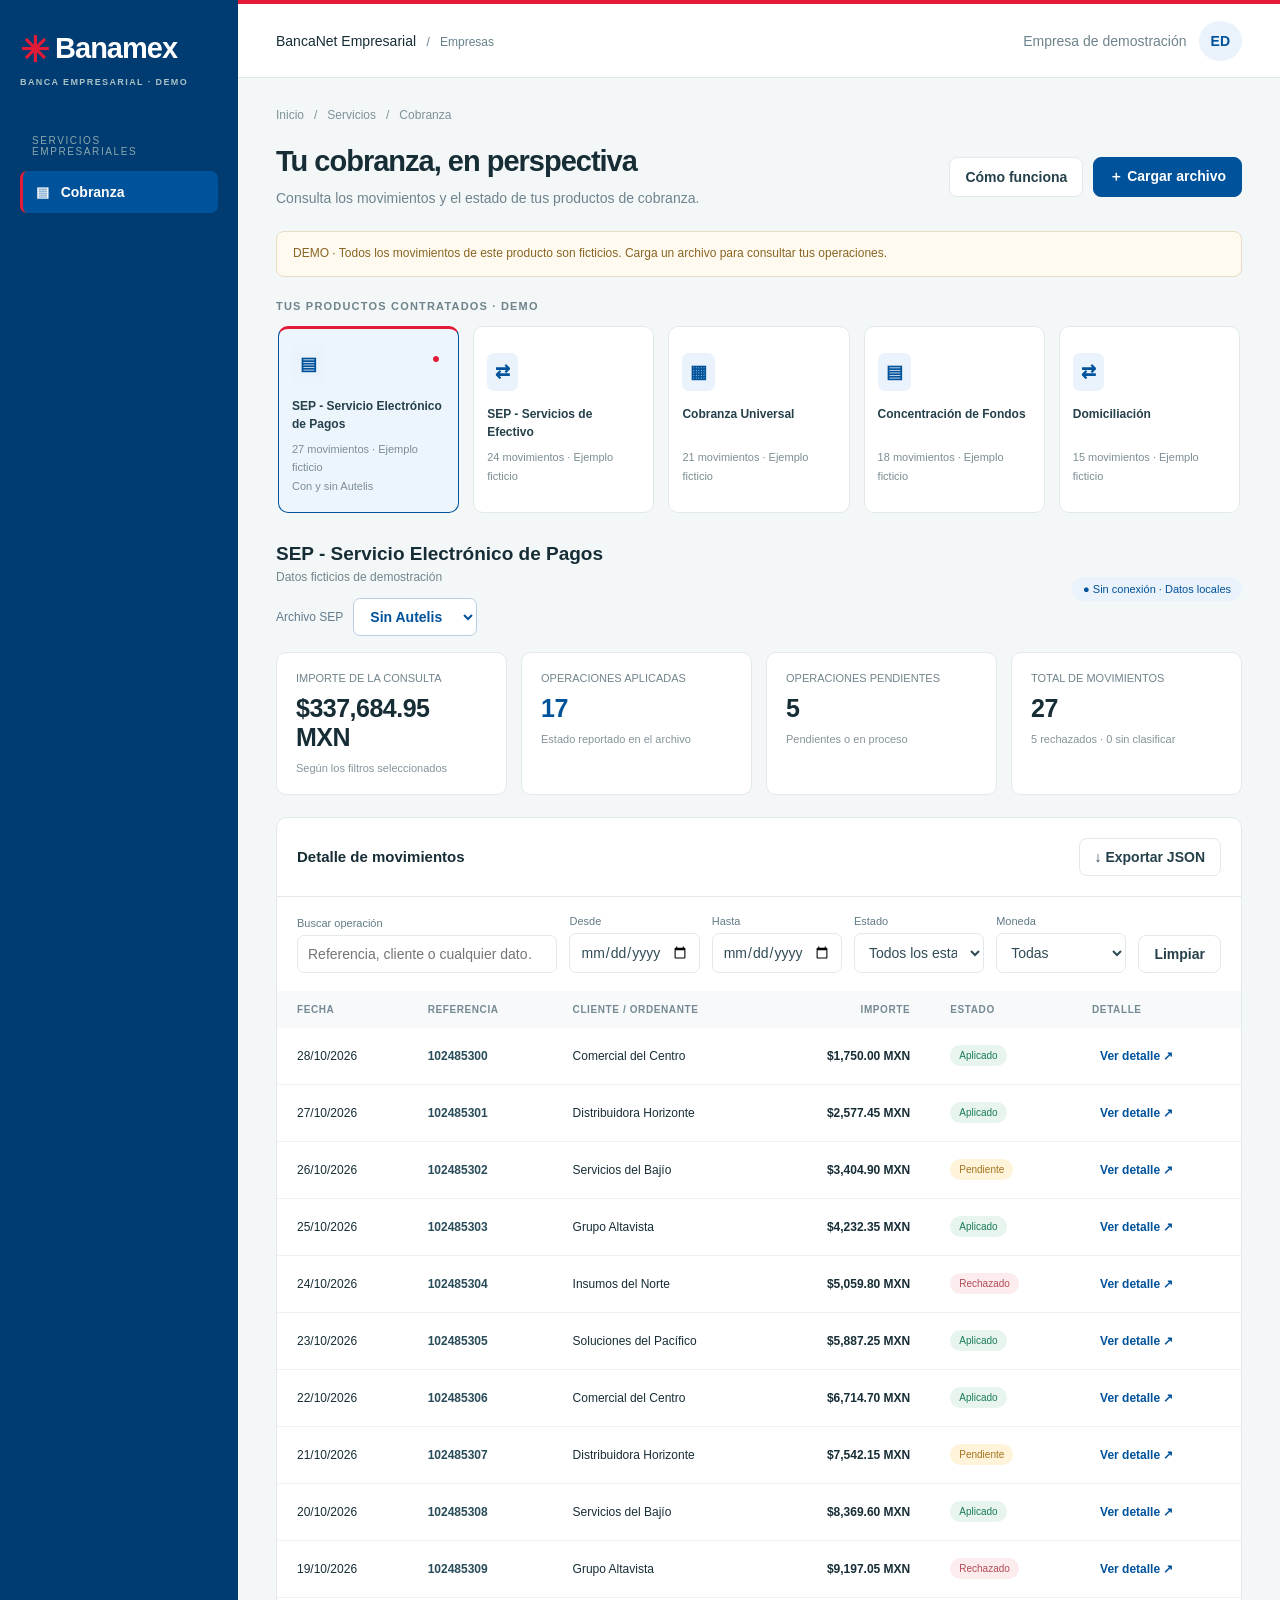
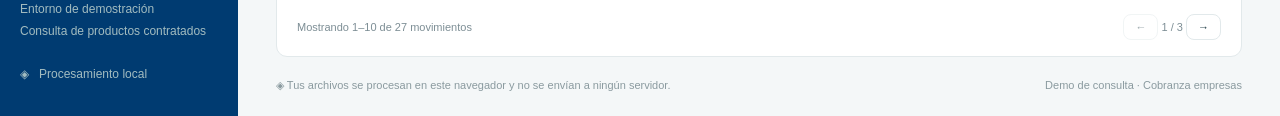
==== commit 5f354ab0: "Admite archivos de 800 MB, catálogo de cobranza y colores Banamex" ====
--- a/index.html
+++ b/index.html
@@ -1,17 +1,20 @@
 <!doctype html>
-<html lang="es-MX"><head><meta charset="utf-8"><meta name="viewport" content="width=device-width,initial-scale=1"><meta name="description" content="Demo portable de consulta de cobranza. Excel y JSON procesados localmente."><meta http-equiv="Content-Security-Policy" content="default-src 'none'; script-src 'unsafe-inline'; style-src 'unsafe-inline'; img-src data:; connect-src 'none'; object-src 'none'; base-uri 'none'; form-action 'none'"><title>Cobranza · Banca empresas</title><style>:root{font-family:Inter,'Segoe UI',Arial,sans-serif;color:#172d36;background:#f4f7f8;font-size:14px;--green:#126453;--line:#e2e9eb}*{box-sizing:border-box}body{margin:0}button,input,select{font:inherit}button,select{cursor:pointer}button{border:1px solid var(--line);background:white;color:#25404a;border-radius:8px;padding:10px 15px;font-weight:600}button:hover{background:#edf4f2}button:focus-visible,a:focus-visible,input:focus-visible,select:focus-visible{outline:3px solid #54bda5;outline-offset:3px}button:disabled{opacity:.45;cursor:default}.primary{background:var(--green);color:white;border-color:var(--green)}.primary:hover{background:#0d5143}.shell{display:grid;grid-template-columns:238px 1fr;min-height:100vh}aside{background:#102f36;color:#d1dfe1;padding:30px 20px;display:flex;flex-direction:column}.brand{font-size:23px;font-weight:700;color:white;letter-spacing:-.6px}.brand i{color:#79d8b3;font-style:normal}.brand small{display:block;font-size:10px;letter-spacing:2.3px;color:#a9c2c6;margin-top:7px}.navtitle{font-size:10px;letter-spacing:1.6px;color:#8ba8ad;margin:48px 12px 14px}.navitem{padding:13px;border-radius:7px;background:#22464c;color:#c5f1df;font-weight:600}.aside-note{margin-top:auto;padding-top:50px;font-size:12px;color:#a2bcc0;line-height:1.8}.topbar{height:78px;background:white;border-bottom:1px solid var(--line);padding:0 38px;display:flex;align-items:center;justify-content:space-between}.topbar span{font-size:12px;color:#67818b}.profile{display:flex;align-items:center;gap:12px}.avatar{background:#e7f0ed;color:var(--green);border-radius:50%;padding:12px;font-weight:bold}main{padding:30px 38px 24px;max-width:1600px;margin:auto}.breadcrumb{font-size:12px;color:#7e9199;margin-bottom:23px}.heading{display:flex;justify-content:space-between;align-items:center;gap:20px}.heading h1{font-size:29px;letter-spacing:-1px;margin:0 0 9px}.muted{color:#6e838c}.heading p{margin:0;line-height:1.6}.actions{display:flex;gap:10px;flex-wrap:wrap}.notice{padding:12px 16px;border:1px solid #e8dcc2;background:#fffaf0;color:#896523;border-radius:8px;margin:22px 0;font-size:12px;line-height:1.6}.sectionlabel{font-size:11px;font-weight:700;letter-spacing:1.2px;color:#6e838c;margin:23px 0 12px}.products{display:flex;gap:14px;overflow-x:auto;padding:2px 2px 8px}.product{text-align:left;min-width:210px;flex:1;background:white;padding:19px;border-radius:10px;position:relative}.product.active{border:1.5px solid #28816b;background:#f0f8f5}.product .icon{display:inline-block;background:#e8f2ef;color:var(--green);padding:8px;border-radius:7px;margin-bottom:14px;font-size:18px}.product strong{display:block;font-size:14px;margin-bottom:7px}.product small{font-weight:400;color:#7b8d94;font-size:11px}.product .dot{position:absolute;right:18px;top:21px;color:#25856c}.workspace{display:flex;align-items:center;justify-content:space-between;gap:15px;margin:22px 0 16px}.workspace h2{font-size:19px;margin:0 0 5px}.workspace p{font-size:12px;margin:0;color:#72858c}.metrics{display:grid;grid-template-columns:repeat(4,1fr);gap:14px;margin-bottom:22px}.metric{border:1px solid var(--line);background:white;border-radius:10px;padding:19px}.metric small{display:block;color:#70848c;font-size:11px}.metric strong{display:block;font-size:25px;font-weight:650;margin:10px 0 7px;letter-spacing:-.5px}.metric .foot{font-size:11px;color:#84949a}.metric.green strong{color:#126453}.panel{border:1px solid var(--line);background:white;border-radius:11px;overflow:hidden}.panelhead{display:flex;align-items:center;justify-content:space-between;padding:20px;border-bottom:1px solid var(--line);gap:12px}.panelhead h3{font-size:15px;margin:0}.filters{display:flex;gap:12px;padding:18px 20px;flex-wrap:wrap;align-items:end}.field{display:flex;flex-direction:column;gap:6px;flex:1;min-width:130px}.field label{font-size:11px;color:#627b85}.field input,.field select{padding:10px;border:1px solid var(--line);border-radius:7px;min-width:0;background:white;width:100%;color:#304b55}.search{flex:2;min-width:190px}.tablewrap{overflow:auto}table{width:100%;border-collapse:collapse;white-space:nowrap;text-align:left}th{background:#f7f9fa;color:#748992;font-size:10px;font-weight:600;text-transform:uppercase;letter-spacing:.6px;padding:13px 20px}td{padding:16px 20px;border-bottom:1px solid #edf1f2;font-size:12px}td.money{text-align:right;font-weight:600;font-variant-numeric:tabular-nums}th.money{text-align:right}.ref{font-weight:600;color:#284c59}.badge{padding:5px 9px;border-radius:20px;font-size:10px;display:inline-block;background:#edf0f2;color:#64747b}.badge.aplicado{background:#e7f5ee;color:#1c7c55}.badge.pendiente{background:#fff3d9;color:#a2731d}.badge.rechazado{background:#fcecee;color:#b14b56}.detailbtn{border:0;color:var(--green);padding:5px 8px;font-size:12px}.pagination{display:flex;justify-content:space-between;align-items:center;padding:16px 20px;color:#7d8e95;font-size:11px;gap:10px}.pagination button{padding:6px 11px}.empty{text-align:center;padding:50px 20px;white-space:normal;color:#7c8f97}.footer{display:flex;justify-content:space-between;margin-top:22px;color:#8a9a9f;font-size:11px;gap:15px}.localpill{border-radius:20px;background:#eaf3ef;color:#3c7c65;padding:6px 11px;font-size:11px}.hidden{display:none!important}dialog{border:1px solid var(--line);border-radius:14px;padding:26px;max-width:670px;width:calc(100% - 32px);color:#17343e;box-shadow:0 25px 90px #102f3633}dialog::backdrop{background:#0f2b385c}dialog h2{margin:0 0 10px;font-size:22px}dialog p{line-height:1.65}.dialogfoot{display:flex;justify-content:flex-end;gap:10px;margin-top:24px}.mapping{display:grid;grid-template-columns:1fr 1fr;gap:14px;margin-top:18px}.preview{overflow:auto;max-height:140px;border:1px solid var(--line);margin-top:16px}.preview td,.preview th{padding:8px;font-size:11px}.error{color:#a53640;background:#fff0f1;padding:10px;border-radius:6px;font-size:12px;margin-top:12px}.detailgrid{display:grid;grid-template-columns:1fr 1fr;gap:15px;margin-top:20px}.detailgrid div{background:#f5f8f8;padding:12px;border-radius:6px;overflow-wrap:anywhere}.detailgrid small{display:block;color:#788c94;margin-bottom:5px}.uploadarea{display:block;border:1px dashed #9ebcb4;background:#f5faf8;padding:24px;text-align:center;border-radius:8px;cursor:pointer;margin:18px 0}.uploadarea input{display:block;max-width:100%;margin:12px auto 0}.help{font-size:12px;color:#758990;line-height:1.6}.busy{opacity:.6;pointer-events:none}@media(max-width:1100px){.shell{grid-template-columns:190px 1fr}main{padding:24px}.topbar{padding:0 24px}.metrics{grid-template-columns:repeat(2,1fr)}.heading{align-items:flex-start}.heading h1{font-size:25px}}@media(max-width:760px){.shell{display:block}aside{padding:18px 20px}.brand small,.navtitle,.navitem,.aside-note{display:none}.topbar{height:62px;padding:0 18px}.topbar>div:first-child{font-size:12px}.profile .muted{display:none}main{padding:23px 16px}.heading{display:block}.heading .actions{margin-top:16px}.heading h1{font-size:25px}.metric{padding:14px}.metric strong{font-size:21px}.metrics{gap:10px}.mapping,.detailgrid{grid-template-columns:1fr}.footer{flex-direction:column}.product{min-width:190px}.workspace{align-items:flex-start}.pagination{flex-wrap:wrap}.filters{padding:15px}.panelhead{padding:16px}}@media print{aside,.topbar,.actions,.filters,.detailbtn,.pagination,dialog{display:none!important}.shell{display:block}main{padding:0}.panel{border:0}.products{display:none}.notice{font-size:10px}}
+<html lang="es-MX"><head><meta charset="utf-8"><meta name="viewport" content="width=device-width,initial-scale=1"><meta name="description" content="Demo portable de consulta de cobranza. Excel y JSON procesados localmente."><meta http-equiv="Content-Security-Policy" content="default-src 'none'; script-src 'unsafe-inline'; style-src 'unsafe-inline'; img-src data:; connect-src 'none'; worker-src blob:; object-src 'none'; base-uri 'none'; form-action 'none'"><title>Banamex · Consulta de cobranza · Demo</title><style>:root{font-family:Inter,'Segoe UI',Arial,sans-serif;color:#172d36;background:#f4f7f8;font-size:14px;--green:#00529b;--line:#e2e9eb}*{box-sizing:border-box}body{margin:0}button,input,select{font:inherit}button,select{cursor:pointer}button{border:1px solid var(--line);background:white;color:#25404a;border-radius:8px;padding:10px 15px;font-weight:600}button:hover{background:#eaf2fb}button:focus-visible,a:focus-visible,input:focus-visible,select:focus-visible{outline:3px solid #0077c8;outline-offset:3px}button:disabled{opacity:.45;cursor:default}.primary{background:var(--green);color:white;border-color:var(--green)}.primary:hover{background:#003d75}.shell{display:grid;grid-template-columns:238px 1fr;min-height:100vh}aside{background:#003b71;color:#d1dfe1;padding:30px 20px;display:flex;flex-direction:column}.brand{font-size:23px;font-weight:700;color:white;letter-spacing:-.6px}.brand i{color:#e31b36;font-style:normal}.brand small{display:block;font-size:10px;letter-spacing:2.3px;color:#a9c2c6;margin-top:7px}.navtitle{font-size:10px;letter-spacing:1.6px;color:#8ba8ad;margin:48px 12px 14px}.navitem{padding:13px;border-radius:7px;background:#00529b;color:#ffffff;font-weight:600}.aside-note{margin-top:auto;padding-top:50px;font-size:12px;color:#a2bcc0;line-height:1.8}.topbar{height:78px;background:white;border-bottom:1px solid var(--line);padding:0 38px;display:flex;align-items:center;justify-content:space-between}.topbar span{font-size:12px;color:#67818b}.profile{display:flex;align-items:center;gap:12px}.avatar{background:#eaf2fb;color:var(--green);border-radius:50%;padding:12px;font-weight:bold}main{padding:30px 38px 24px;max-width:1600px;margin:auto}.breadcrumb{font-size:12px;color:#7e9199;margin-bottom:23px}.heading{display:flex;justify-content:space-between;align-items:center;gap:20px}.heading h1{font-size:29px;letter-spacing:-1px;margin:0 0 9px}.muted{color:#6e838c}.heading p{margin:0;line-height:1.6}.actions{display:flex;gap:10px;flex-wrap:wrap}.notice{padding:12px 16px;border:1px solid #e8dcc2;background:#fffaf0;color:#896523;border-radius:8px;margin:22px 0;font-size:12px;line-height:1.6}.sectionlabel{font-size:11px;font-weight:700;letter-spacing:1.2px;color:#6e838c;margin:23px 0 12px}.products{display:flex;gap:14px;overflow-x:auto;padding:2px 2px 8px}.product{text-align:left;min-width:210px;flex:1;background:white;padding:19px;border-radius:10px;position:relative}.product.active{border:1.5px solid #00529b;background:#edf5fc}.product .icon{display:inline-block;background:#eaf2fb;color:var(--green);padding:8px;border-radius:7px;margin-bottom:14px;font-size:18px}.product strong{display:block;font-size:14px;margin-bottom:7px}.product small{font-weight:400;color:#7b8d94;font-size:11px}.product .dot{position:absolute;right:18px;top:21px;color:#e31b36}.workspace{display:flex;align-items:center;justify-content:space-between;gap:15px;margin:22px 0 16px}.workspace h2{font-size:19px;margin:0 0 5px}.workspace p{font-size:12px;margin:0;color:#72858c}.metrics{display:grid;grid-template-columns:repeat(4,1fr);gap:14px;margin-bottom:22px}.metric{border:1px solid var(--line);background:white;border-radius:10px;padding:19px}.metric small{display:block;color:#70848c;font-size:11px}.metric strong{display:block;font-size:25px;font-weight:650;margin:10px 0 7px;letter-spacing:-.5px}.metric .foot{font-size:11px;color:#84949a}.metric.green strong{color:#00529b}.panel{border:1px solid var(--line);background:white;border-radius:11px;overflow:hidden}.panelhead{display:flex;align-items:center;justify-content:space-between;padding:20px;border-bottom:1px solid var(--line);gap:12px}.panelhead h3{font-size:15px;margin:0}.filters{display:flex;gap:12px;padding:18px 20px;flex-wrap:wrap;align-items:end}.field{display:flex;flex-direction:column;gap:6px;flex:1;min-width:130px}.field label{font-size:11px;color:#627b85}.field input,.field select{padding:10px;border:1px solid var(--line);border-radius:7px;min-width:0;background:white;width:100%;color:#304b55}.search{flex:2;min-width:190px}.tablewrap{overflow:auto}table{width:100%;border-collapse:collapse;white-space:nowrap;text-align:left}th{background:#f7f9fa;color:#748992;font-size:10px;font-weight:600;text-transform:uppercase;letter-spacing:.6px;padding:13px 20px}td{padding:16px 20px;border-bottom:1px solid #edf1f2;font-size:12px}td.money{text-align:right;font-weight:600;font-variant-numeric:tabular-nums}th.money{text-align:right}.ref{font-weight:600;color:#284c59}.badge{padding:5px 9px;border-radius:20px;font-size:10px;display:inline-block;background:#edf0f2;color:#64747b}.badge.aplicado{background:#e7f5ee;color:#1c7c55}.badge.pendiente{background:#fff3d9;color:#a2731d}.badge.rechazado{background:#fcecee;color:#b14b56}.detailbtn{border:0;color:var(--green);padding:5px 8px;font-size:12px}.pagination{display:flex;justify-content:space-between;align-items:center;padding:16px 20px;color:#7d8e95;font-size:11px;gap:10px}.pagination button{padding:6px 11px}.empty{text-align:center;padding:50px 20px;white-space:normal;color:#7c8f97}.footer{display:flex;justify-content:space-between;margin-top:22px;color:#8a9a9f;font-size:11px;gap:15px}.localpill{border-radius:20px;background:#eaf2fb;color:#00529b;padding:6px 11px;font-size:11px}.hidden{display:none!important}dialog{border:1px solid var(--line);border-radius:14px;padding:26px;max-width:670px;width:calc(100% - 32px);color:#17343e;box-shadow:0 25px 90px #003b7133}dialog::backdrop{background:#0f2b385c}dialog h2{margin:0 0 10px;font-size:22px}dialog p{line-height:1.65}.dialogfoot{display:flex;justify-content:flex-end;gap:10px;margin-top:24px}.mapping{display:grid;grid-template-columns:1fr 1fr;gap:14px;margin-top:18px}.preview{overflow:auto;max-height:140px;border:1px solid var(--line);margin-top:16px}.preview td,.preview th{padding:8px;font-size:11px}.error{color:#a53640;background:#fff0f1;padding:10px;border-radius:6px;font-size:12px;margin-top:12px}.detailgrid{display:grid;grid-template-columns:1fr 1fr;gap:15px;margin-top:20px}.detailgrid div{background:#f5f8f8;padding:12px;border-radius:6px;overflow-wrap:anywhere}.detailgrid small{display:block;color:#788c94;margin-bottom:5px}.uploadarea{display:block;border:1px dashed #86a9cf;background:#f3f7fc;padding:24px;text-align:center;border-radius:8px;cursor:pointer;margin:18px 0}.uploadarea input{display:block;max-width:100%;margin:12px auto 0}.help{font-size:12px;color:#758990;line-height:1.6}.busy{opacity:.6;pointer-events:none}@media(max-width:1100px){.shell{grid-template-columns:190px 1fr}main{padding:24px}.topbar{padding:0 24px}.metrics{grid-template-columns:repeat(2,1fr)}.heading{align-items:flex-start}.heading h1{font-size:25px}}@media(max-width:760px){.shell{display:block}aside{padding:18px 20px}.brand small,.navtitle,.navitem,.aside-note{display:none}.topbar{height:62px;padding:0 18px}.topbar>div:first-child{font-size:12px}.profile .muted{display:none}main{padding:23px 16px}.heading{display:block}.heading .actions{margin-top:16px}.heading h1{font-size:25px}.metric{padding:14px}.metric strong{font-size:21px}.metrics{gap:10px}.mapping,.detailgrid{grid-template-columns:1fr}.footer{flex-direction:column}.product{min-width:190px}.workspace{align-items:flex-start}.pagination{flex-wrap:wrap}.filters{padding:15px}.panelhead{padding:16px}}@media print{aside,.topbar,.actions,.filters,.detailbtn,.pagination,dialog{display:none!important}.shell{display:block}main{padding:0}.panel{border:0}.products{display:none}.notice{font-size:10px}}
+
+/* Identidad Banamex: azul, rojo y blanco. */
+:root{--brand-blue:#00529b;--brand-red:#e31b36;--brand-navy:#003b71;--green:var(--brand-blue)}.topbar{border-top:4px solid var(--brand-red)}.brand{font-size:29px;letter-spacing:-1px}.brand i{font-size:35px;vertical-align:middle}.navitem{border-left:3px solid var(--brand-red)}.products{display:grid;grid-template-columns:repeat(5,minmax(0,1fr));overflow:visible}.product{min-width:0;padding:16px 13px}.product strong{font-size:12px;line-height:1.5;min-height:36px}.product small{line-height:1.7}.product.active{border-top:3px solid var(--brand-red)}.variantfield{margin-top:14px;display:flex;align-items:center;gap:10px}.variantfield label{font-size:12px;color:#647b8c}.variantfield select{border:1px solid #b9cee4;border-radius:7px;padding:9px 12px;color:var(--brand-blue);background:white;font-weight:600}progress{width:100%;height:10px;accent-color:var(--brand-blue)}.indeterminate{opacity:.5}#importProgressArea{background:#f0f6fc;padding:4px 15px 15px;border-radius:8px}#source{max-width:700px;overflow-wrap:anywhere}.brand small{font-size:9px;letter-spacing:1.4px}@media(max-width:1250px){.products{grid-template-columns:repeat(3,minmax(0,1fr))}}@media(max-width:760px){.products{display:flex;overflow-x:auto}.product{min-width:210px}.brand{font-size:26px}}
 </style></head>
-<body><div class="shell"><aside><div class="brand"><i>▦</i> banca empresas<small>TU OPERACIÓN, EN UN SOLO LUGAR</small></div><div class="navtitle">SERVICIOS EMPRESARIALES</div><div class="navitem">▤ &nbsp; Cobranza</div><div class="aside-note">Entorno de demostración<br>Consulta de productos contratados<br><br>◈ &nbsp; Procesamiento local</div></aside><div><header class="topbar"><div>Banca electrónica <span>&nbsp; / &nbsp; Empresas</span></div><div class="profile"><div class="muted">Empresa de demostración</div><div class="avatar" aria-hidden="true">ED</div></div></header>
+<body><div class="shell"><aside><div class="brand"><i aria-hidden="true">✳</i> Banamex<small>BANCA EMPRESARIAL · DEMO</small></div><div class="navtitle">SERVICIOS EMPRESARIALES</div><div class="navitem">▤ &nbsp; Cobranza</div><div class="aside-note">Entorno de demostración<br>Consulta de productos contratados<br><br>◈ &nbsp; Procesamiento local</div></aside><div><header class="topbar"><div>BancaNet Empresarial <span>&nbsp; / &nbsp; Empresas</span></div><div class="profile"><div class="muted">Empresa de demostración</div><div class="avatar" aria-hidden="true">ED</div></div></header>
 <main><div class="breadcrumb">Inicio &nbsp; / &nbsp; Servicios &nbsp; / &nbsp; Cobranza</div><div class="heading"><div><h1>Tu cobranza, en perspectiva</h1><p class="muted">Consulta los movimientos y el estado de tus productos de cobranza.</p></div><div class="actions"><button id="helpBtn">Cómo funciona</button><button class="primary" id="openImport">＋ Cargar archivo</button></div></div>
 <div class="notice" id="notice" role="status">DEMO · Todos los movimientos visibles son ficticios. Carga un archivo para consultar tus operaciones.</div><div class="sectionlabel">TUS PRODUCTOS CONTRATADOS · DEMO</div><div class="products" id="products" aria-label="Seleccionar producto"></div>
-<div class="workspace"><div><h2 id="productTitle"></h2><p id="source"></p></div><span class="localpill">● Sin conexión · Datos locales</span></div>
+<div class="workspace"><div><h2 id="productTitle"></h2><p id="source"></p><div id="sourceVariantField" class="variantfield hidden"><label for="sourceVariant">Archivo SEP</label><select id="sourceVariant"></select></div></div><span class="localpill">● Sin conexión · Datos locales</span></div>
 <div class="metrics"><div class="metric"><small>IMPORTE DE LA CONSULTA</small><strong id="total">—</strong><span class="foot" id="totalFoot">Según los filtros seleccionados</span></div><div class="metric green"><small>OPERACIONES APLICADAS</small><strong id="applied">—</strong><span class="foot">Estado reportado en el archivo</span></div><div class="metric"><small>OPERACIONES PENDIENTES</small><strong id="pending">—</strong><span class="foot">Pendientes o en proceso</span></div><div class="metric"><small>TOTAL DE MOVIMIENTOS</small><strong id="count">—</strong><span class="foot" id="rejected">—</span></div></div>
 <section class="panel" aria-label="Movimientos de cobranza"><div class="panelhead"><h3>Detalle de movimientos</h3><button id="exportBtn">↓ Exportar JSON</button></div><div class="filters"><div class="field search"><label for="search">Buscar operación</label><input id="search" placeholder="Referencia, cliente o cualquier dato…" type="search"></div><div class="field"><label for="from">Desde</label><input id="from" type="date"></div><div class="field"><label for="to">Hasta</label><input id="to" type="date"></div><div class="field"><label for="status">Estado</label><select id="status"><option value="">Todos los estados</option><option>Aplicado</option><option>Pendiente</option><option>Rechazado</option><option>Sin clasificar</option></select></div><div class="field"><label for="currency">Moneda</label><select id="currency"><option value="">Todas</option></select></div><button id="clearFilters" title="Limpiar filtros">Limpiar</button></div><div id="filterError" class="error hidden" role="alert"></div><div class="tablewrap"><table><thead><tr><th scope="col">Fecha</th><th scope="col">Referencia</th><th scope="col">Cliente / Ordenante</th><th scope="col" class="money">Importe</th><th scope="col">Estado</th><th scope="col">Detalle</th></tr></thead><tbody id="rows"></tbody></table></div><div class="pagination"><span id="pageInfo" aria-live="polite"></span><div><button id="prev" aria-label="Página anterior">←</button> <span id="pageNumber"></span> <button id="next" aria-label="Página siguiente">→</button></div></div></section>
 <div class="footer"><span>◈ Tus archivos se procesan en este navegador y no se envían a ningún servidor.</span><span>Demo de consulta · Cobranza empresas</span></div></main></div></div>
-<dialog id="importDialog" aria-labelledby="importTitle"><h2 id="importTitle">Cargar archivo de conciliación</h2><p class="muted">Asocia tu archivo a un producto. Podrás elegir la hoja, la fila de encabezados y las columnas que quieres consultar.</p><div class="mapping"><div class="field"><label for="targetProduct">Producto</label><select id="targetProduct"></select></div><div class="field"><label for="customProduct">O crea otro producto</label><input id="customProduct" placeholder="Nombre del producto"></div></div><label class="uploadarea" for="file">Selecciona un archivo Excel o JSON<input id="file" type="file" accept=".xlsx,.xls,.json"></label><p class="help">El archivo reemplaza los movimientos del producto seleccionado. Los demás productos conservan sus datos. Límite: 20 MB y 50,000 filas por hoja. Al cerrar o recargar, los archivos se descartan.</p><div id="importSetup" class="hidden"><div class="mapping"><div class="field"><label for="sheet">Hoja</label><select id="sheet"></select></div><div class="field"><label for="headerRow">Fila de encabezados</label><input id="headerRow" type="number" min="1" value="1"></div></div><div class="preview" id="preview"></div><p class="help">Confirma las columnas. Fecha e importe son obligatorios. Las columnas adicionales se conservan en el detalle. Moneda predeterminada cuando el archivo no la informa:</p><div class="field"><label for="defaultCurrency">Moneda predeterminada</label><select id="defaultCurrency"><option>MXN</option><option>USD</option><option>EUR</option></select></div><div class="mapping" id="mapping"></div></div><div id="importError" class="error hidden" role="alert"></div><div class="dialogfoot"><button id="cancelImport">Cancelar</button><button id="confirmImport" class="primary" disabled>Ver operaciones</button></div></dialog>
+<dialog id="importDialog" aria-labelledby="importTitle"><h2 id="importTitle">Cargar archivo de conciliación</h2><p class="muted">Asocia tu archivo a un producto. Podrás elegir la hoja, la fila de encabezados y las columnas que quieres consultar.</p><div class="mapping"><div class="field"><label for="targetProduct">Producto</label><select id="targetProduct"></select></div><div class="field hidden" id="targetVariantField"><label for="targetVariant">Variante SEP</label><select id="targetVariant"></select></div></div><label class="uploadarea" for="file">Selecciona un archivo Excel o JSON<input id="file" type="file" accept=".xlsx,.xls,.json"></label><p class="help">El archivo reemplaza los movimientos del producto seleccionado. Los demás productos conservan sus datos. Hasta 800 MB por archivo (838,860,800 bytes), sin límite artificial de filas. La capacidad efectiva depende de la memoria del equipo y del tamaño descomprimido del Excel. Al cerrar o recargar, los archivos se descartan.</p><div id="importProgressArea" class="hidden" role="status" aria-live="polite"><p id="importProgress" class="help"></p><progress id="progressBar" max="100" value="0" aria-label="Avance de la carga"></progress></div><div id="importSetup" class="hidden"><div class="mapping"><div class="field"><label for="sheet">Hoja</label><select id="sheet"></select></div><div class="field"><label for="headerRow">Fila de encabezados</label><input id="headerRow" type="number" min="1" value="1"></div></div><div class="preview" id="preview"></div><p class="help">Confirma las columnas. Fecha e importe son obligatorios. Las columnas adicionales se conservan en el detalle. Moneda predeterminada cuando el archivo no la informa:</p><div class="field"><label for="defaultCurrency">Moneda predeterminada</label><select id="defaultCurrency"><option>MXN</option><option>USD</option><option>EUR</option></select></div><div class="mapping" id="mapping"></div></div><div id="importError" class="error hidden" role="alert"></div><div class="dialogfoot"><button id="cancelImport">Cancelar</button><button id="confirmImport" class="primary" disabled>Ver operaciones</button></div></dialog>
 <dialog id="detailDialog" aria-labelledby="detailTitle"><h2 id="detailTitle">Detalle de la operación</h2><p id="detailSubtitle" class="muted"></p><div id="detailFields" class="detailgrid"></div><div class="dialogfoot"><button id="closeDetail">Cerrar</button></div></dialog>
-<dialog id="helpDialog" aria-labelledby="helpTitle"><h2 id="helpTitle">Tu consulta de cobranza</h2><p>1. Selecciona un producto contratado para consultar sus movimientos.</p><p>2. Usa <strong>Cargar archivo</strong> para abrir un Excel (.xlsx o .xls) o JSON local. Confirma la hoja y las columnas del archivo. Puedes crear un producto con su nombre real.</p><p>3. Filtra por fechas, estado, moneda o referencia. Abre <strong>Ver detalle</strong> para consultar todas las columnas originales.</p><p>4. Exporta el resultado filtrado a JSON para conservar la consulta.</p><p class="help">Los estados se muestran según el archivo; el demo no realiza conciliación automática. No hay autenticación real ni conexión a Teradata. No se guardan archivos entre sesiones.</p><div class="dialogfoot"><button id="resetDemo">Restablecer datos de ejemplo</button><button id="closeHelp" class="primary">Entendido</button></div></dialog>
-<script>/*! xlsx.js (C) 2013-present SheetJS -- http://sheetjs.com */
+<dialog id="helpDialog" aria-labelledby="helpTitle"><h2 id="helpTitle">Tu consulta de cobranza</h2><p>1. Selecciona un producto contratado para consultar sus movimientos.</p><p>2. Usa <strong>Cargar archivo</strong> para abrir un Excel (.xlsx o .xls) o JSON local. Confirma la hoja y las columnas del archivo. En SEP, selecciona Con Autelis o Sin Autelis. Cada variante conserva su archivo por separado.</p><p>3. Filtra por fechas, estado, moneda o referencia. Abre <strong>Ver detalle</strong> para consultar todas las columnas originales.</p><p>4. Exporta el resultado filtrado a JSON para conservar la consulta.</p><p class="help">Los estados se muestran según el archivo; el demo no realiza conciliación automática. No hay autenticación real ni conexión a Teradata. No se guardan archivos entre sesiones.</p><div class="dialogfoot"><button id="resetDemo">Restablecer datos de ejemplo</button><button id="closeHelp" class="primary">Entendido</button></div></dialog>
+<script id="workerSource" type="text/plain">/*! xlsx.js (C) 2013-present SheetJS -- http://sheetjs.com */
 var DO_NOT_EXPORT_CODEPAGE=true;var cptable={version:"1.15.0"};cptable[437]=function(){var e="\0\b\t\n\x0B\f\r  @@ -133,6 +136,110 @@
 e.push('  <style:style style:name="ro'+a+'" style:family="table-row">\n');e.push('   <style:table-row-properties fo:break-before="auto" style:row-height="'+n+'"/>\n');e.push("  </style:style>\n");++a}}});e.push('  <style:style style:name="ta1" style:family="table" style:master-page-name="mp1">\n');e.push('   <style:table-properties table:display="true" style:writing-mode="lr-tb"/>\n');e.push("  </style:style>\n");e.push('  <number:date-style style:name="N37" number:automatic-order="true">\n');e.push('   <number:month number:style="long"/>\n');e.push("   <number:text>/</number:text>\n");e.push('   <number:day number:style="long"/>\n');e.push("   <number:text>/</number:text>\n");e.push("   <number:year/>\n");e.push("  </number:date-style>\n");var n={};var i=69;r.SheetNames.map(function(e){return r.Sheets[e]}).forEach(function(r){if(!r)return;var t=r["!data"]!=null;if(!r["!ref"])return;var a=Za(r["!ref"]);for(var s=0;s<=a.e.r;++s)for(var f=0;f<=a.e.c;++f){var l=t?(r["!data"][s]||[])[f]:r[Ya({r:s,c:f})];if(!l||!l.z||l.z.toLowerCase()=="general")continue;if(!n[l.z]){var o=Bb(l.z,"N"+i);if(o){n[l.z]="N"+i;++i;e.push(o+"\n")}}}});e.push('  <style:style style:name="ce1" style:family="table-cell" style:parent-style-name="Default" style:data-style-name="N37"/>\n');ir(n).forEach(function(r){e.push('<style:style style:name="ce'+n[r].slice(1)+'" style:family="table-cell" style:parent-style-name="Default" style:data-style-name="'+n[r]+'"/>\n')});e.push(" </office:automatic-styles>\n");return n};return function n(e,r){var n=[at];var i=Ut({"xmlns:office":"urn:oasis:names:tc:opendocument:xmlns:office:1.0","xmlns:table":"urn:oasis:names:tc:opendocument:xmlns:table:1.0","xmlns:style":"urn:oasis:names:tc:opendocument:xmlns:style:1.0","xmlns:text":"urn:oasis:names:tc:opendocument:xmlns:text:1.0","xmlns:draw":"urn:oasis:names:tc:opendocument:xmlns:drawing:1.0","xmlns:fo":"urn:oasis:names:tc:opendocument:xmlns:xsl-fo-compatible:1.0","xmlns:xlink":"http://www.w3.org/1999/xlink","xmlns:dc":"http://purl.org/dc/elements/1.1/","xmlns:meta":"urn:oasis:names:tc:opendocument:xmlns:meta:1.0","xmlns:number":"urn:oasis:names:tc:opendocument:xmlns:datastyle:1.0","xmlns:presentation":"urn:oasis:names:tc:opendocument:xmlns:presentation:1.0","xmlns:svg":"urn:oasis:names:tc:opendocument:xmlns:svg-compatible:1.0","xmlns:chart":"urn:oasis:names:tc:opendocument:xmlns:chart:1.0","xmlns:dr3d":"urn:oasis:names:tc:opendocument:xmlns:dr3d:1.0","xmlns:math":"http://www.w3.org/1998/Math/MathML","xmlns:form":"urn:oasis:names:tc:opendocument:xmlns:form:1.0","xmlns:script":"urn:oasis:names:tc:opendocument:xmlns:script:1.0","xmlns:ooo":"http://openoffice.org/2004/office","xmlns:ooow":"http://openoffice.org/2004/writer","xmlns:oooc":"http://openoffice.org/2004/calc","xmlns:dom":"http://www.w3.org/2001/xml-events","xmlns:xforms":"http://www.w3.org/2002/xforms","xmlns:xsd":"http://www.w3.org/2001/XMLSchema","xmlns:xsi":"http://www.w3.org/2001/XMLSchema-instance","xmlns:sheet":"urn:oasis:names:tc:opendocument:sh33tjs:1.0","xmlns:rpt":"http://openoffice.org/2005/report","xmlns:of":"urn:oasis:names:tc:opendocument:xmlns:of:1.2","xmlns:xhtml":"http://www.w3.org/1999/xhtml","xmlns:grddl":"http://www.w3.org/2003/g/data-view#","xmlns:tableooo":"http://openoffice.org/2009/table","xmlns:drawooo":"http://openoffice.org/2010/draw","xmlns:calcext":"urn:org:documentfoundation:names:experimental:calc:xmlns:calcext:1.0","xmlns:loext":"urn:org:documentfoundation:names:experimental:office:xmlns:loext:1.0","xmlns:field":"urn:openoffice:names:experimental:ooo-ms-interop:xmlns:field:1.0","xmlns:formx":"urn:openoffice:names:experimental:ooxml-odf-interop:xmlns:form:1.0","xmlns:css3t":"http://www.w3.org/TR/css3-text/","office:version":"1.2"});var s=Ut({"xmlns:config":"urn:oasis:names:tc:opendocument:xmlns:config:1.0","office:mimetype":"application/vnd.oasis.opendocument.spreadsheet"});if(r.bookType=="fods"){n.push("<office:document"+i+s+">\n");n.push(Oi().replace(/<office:document-meta[^<>]*?>/,"").replace(/<\/office:document-meta>/,"")+"\n")}else n.push("<office:document-content"+i+">\n");var f=a(n,e);n.push("  <office:body>\n");n.push("    <office:spreadsheet>\n");if(((e.Workbook||{}).WBProps||{}).date1904)n.push('      <table:calculation-settings table:case-sensitive="false" table:search-criteria-must-apply-to-whole-cell="true" table:use-wildcards="true" table:use-regular-expressions="false" table:automatic-find-labels="false">\n        <table:null-date table:date-value="1904-01-01"/>\n      </table:calculation-settings>\n');for(var l=0;l!=e.SheetNames.length;++l)n.push(t(e.Sheets[e.SheetNames[l]],e,l,r,f,((e.Workbook||{}).WBProps||{}).date1904));if((e.Workbook||{}).Names)n.push(Wb(e.Workbook.Names,e.SheetNames,-1));n.push("    </office:spreadsheet>\n");n.push("  </office:body>\n");if(r.bookType=="fods")n.push("</office:document>");else n.push("</office:document-content>");return n.join("")}}();function Hb(e,r){if(r.bookType=="fods")return zb(e,r);var t=et();var a="";var n=[];var i=[];a="mimetype";Qr(t,a,"application/vnd.oasis.opendocument.spreadsheet");a="content.xml";Qr(t,a,zb(e,r));n.push([a,"text/xml"]);i.push([a,"ContentFile"]);a="styles.xml";Qr(t,a,Ub(e,r));n.push([a,"text/xml"]);i.push([a,"StylesFile"]);a="meta.xml";Qr(t,a,at+Oi());n.push([a,"text/xml"]);i.push([a,"MetadataFile"]);a="manifest.rdf";Qr(t,a,xi(i));n.push([a,"application/rdf+xml"]);a="META-INF/manifest.xml";Qr(t,a,Ci(n));return t}var Vb=function(){try{if(typeof Uint8Array=="undefined")return"slice";if(typeof Uint8Array.prototype.subarray=="undefined")return"slice";if(typeof Buffer!=="undefined"){if(typeof Buffer.prototype.subarray=="undefined")return"slice";if((typeof Buffer.from=="function"?Buffer.from([72,62]):new Buffer([72,62]))instanceof Uint8Array)return"subarray";return"slice"}return"subarray"}catch(e){return"slice"}}();function $b(e){return new DataView(e.buffer,e.byteOffset,e.byteLength)}function Xb(e){return typeof TextDecoder!="undefined"?(new TextDecoder).decode(e):It(N(e))}function Gb(e){return typeof TextEncoder!="undefined"?(new TextEncoder).encode(e):I(Rt(e))}function jb(e){var r=0;for(var t=0;t<e.length;++t)r+=e[t].length;var a=new Uint8Array(r);var n=0;for(t=0;t<e.length;++t){var i=e[t],s=i.length;if(s<250){for(var f=0;f<s;++f)a[n++]=i[f]}else{a.set(i,n);n+=s}}return a}function Kb(e){e-=e>>1&1431655765;e=(e&858993459)+(e>>2&858993459);return(e+(e>>4)&252645135)*16843009>>>24}function Yb(e,r){var t=(e[r+15]&127)<<7|e[r+14]>>1;var a=e[r+14]&1;for(var n=r+13;n>=r;--n)a=a*256+e[n];return(e[r+15]&128?-a:a)*Math.pow(10,t-6176)}function Zb(e,r,t){var a=Math.floor(t==0?0:Math.LOG10E*Math.log(Math.abs(t)))+6176-16;var n=t/Math.pow(10,a-6176);e[r+15]|=a>>7;e[r+14]|=(a&127)<<1;for(var i=0;n>=1;++i,n/=256)e[r+i]=n&255;e[r+15]|=t>=0?0:128}function Jb(e,r){var t=r.l;var a=e[t]&127;e:if(e[t++]>=128){a|=(e[t]&127)<<7;if(e[t++]<128)break e;a|=(e[t]&127)<<14;if(e[t++]<128)break e;a|=(e[t]&127)<<21;if(e[t++]<128)break e;a+=(e[t]&127)*Math.pow(2,28);++t;if(e[t++]<128)break e;a+=(e[t]&127)*Math.pow(2,35);++t;if(e[t++]<128)break e;a+=(e[t]&127)*Math.pow(2,42);++t;if(e[t++]<128)break e}r.l=t;return a}function qb(e){var r=new Uint8Array(7);r[0]=e&127;var t=1;e:if(e>127){r[t-1]|=128;r[t]=e>>7&127;++t;if(e<=16383)break e;r[t-1]|=128;r[t]=e>>14&127;++t;if(e<=2097151)break e;r[t-1]|=128;r[t]=e>>21&127;++t;if(e<=268435455)break e;r[t-1]|=128;r[t]=e/256>>>21&127;++t;if(e<=34359738367)break e;r[t-1]|=128;r[t]=e/65536>>>21&127;++t;if(e<=4398046511103)break e;r[t-1]|=128;r[t]=e/16777216>>>21&127;++t}return r[Vb](0,t)}function Qb(e){var r={l:0};var t=[];while(r.l<e.length)t.push(Jb(e,r));return t}function ew(e){return jb(e.map(function(e){return qb(e)}))}function rw(e){var r=0,t=e[r]&127;if(e[r++]<128)return t;t|=(e[r]&127)<<7;if(e[r++]<128)return t;t|=(e[r]&127)<<14;if(e[r++]<128)return t;t|=(e[r]&127)<<21;if(e[r++]<128)return t;t|=(e[r]&15)<<28;return t}function tw(e){var r=0,t=e[r]&127,a=0;e:if(e[r++]>=128){t|=(e[r]&127)<<7;if(e[r++]<128)break e;t|=(e[r]&127)<<14;if(e[r++]<128)break e;t|=(e[r]&127)<<21;if(e[r++]<128)break e;t|=(e[r]&127)<<28;a=e[r]>>4&7;if(e[r++]<128)break e;a|=(e[r]&127)<<3;if(e[r++]<128)break e;a|=(e[r]&127)<<10;if(e[r++]<128)break e;a|=(e[r]&127)<<17;if(e[r++]<128)break e;a|=(e[r]&127)<<24;if(e[r++]<128)break e;a|=(e[r]&127)<<31}return[t>>>0,a>>>0]}function aw(e){var r=[],t={l:0};while(t.l<e.length){var a=t.l;var n=Jb(e,t);var i=n&7;n=n/8|0;var s;var f=t.l;switch(i){case 0:{while(e[f++]>=128);s=e[Vb](t.l,f);t.l=f}break;case 1:{s=e[Vb](f,f+8);t.l=f+8}break;case 2:{var l=Jb(e,t);s=e[Vb](t.l,t.l+l);t.l+=l}break;case 5:{s=e[Vb](f,f+4);t.l=f+4}break;default:throw new Error("PB Type ".concat(i," for Field ").concat(n," at offset ").concat(a));}var o={data:s,type:i};if(r[n]==null)r[n]=[];r[n].push(o)}return r}function nw(e){var r=[];e.forEach(function(e,t){if(t==0)return;e.forEach(function(e){if(!e.data)return;r.push(qb(t*8+e.type));if(e.type==2)r.push(qb(e.data.length));r.push(e.data)})});return jb(r)}function iw(e,r){return(e==null?void 0:e.map(function(e){return r(e.data)}))||[]}function sw(e){var r;var t=[],a={l:0};while(a.l<e.length){var n=Jb(e,a);var i=aw(e[Vb](a.l,a.l+n));a.l+=n;var s={id:rw(i[1][0].data),messages:[]};i[2].forEach(function(r){var t=aw(r.data);var n=rw(t[3][0].data);s.messages.push({meta:t,data:e[Vb](a.l,a.l+n)});a.l+=n});if((r=i[3])==null?void 0:r[0])s.merge=rw(i[3][0].data)>>>0>0;t.push(s)}return t}function fw(e){var r=[];e.forEach(function(e){var t=[[],[{data:qb(e.id),type:0}],[]];if(e.merge!=null)t[3]=[{data:qb(+!!e.merge),type:0}];var a=[];e.messages.forEach(function(e){a.push(e.data);e.meta[3]=[{type:0,data:qb(e.data.length)}];t[2].push({data:nw(e.meta),type:2})});var n=nw(t);r.push(qb(n.length));r.push(n);a.forEach(function(e){return r.push(e)})});return jb(r)}function lw(e,r){if(e!=0)throw new Error("Unexpected Snappy chunk type ".concat(e));var t={l:0};var a=Jb(r,t);var n=[];var i=t.l;while(i<r.length){var s=r[i]&3;if(s==0){var f=r[i++]>>2;if(f<60)++f;else{var l=f-59;f=r[i];if(l>1)f|=r[i+1]<<8;if(l>2)f|=r[i+2]<<16;if(l>3)f|=r[i+3]<<24;f>>>=0;f++;i+=l}n.push(r[Vb](i,i+f));i+=f;continue}else{var o=0,c=0;if(s==1){c=(r[i]>>2&7)+4;o=(r[i++]&224)<<3;o|=r[i++]}else{c=(r[i++]>>2)+1;if(s==2){o=r[i]|r[i+1]<<8;i+=2}else{o=(r[i]|r[i+1]<<8|r[i+2]<<16|r[i+3]<<24)>>>0;i+=4}}if(o==0)throw new Error("Invalid offset 0");var h=n.length-1,u=o;while(h>=0&&u>=n[h].length){u-=n[h].length;--h}if(h<0){if(u==0)u=n[h=0].length;else throw new Error("Invalid offset beyond length")}if(c<u)n.push(n[h][Vb](n[h].length-u,n[h].length-u+c));else{if(u>0){n.push(n[h][Vb](n[h].length-u));c-=u}++h;while(c>=n[h].length){n.push(n[h]);c-=n[h].length;++h}if(c)n.push(n[h][Vb](0,c))}if(n.length>25)n=[jb(n)]}}var d=0;for(var v=0;v<n.length;++v)d+=n[v].length;if(d!=a)throw new Error("Unexpected length: ".concat(d," != ").concat(a));return n}function ow(e){if(Array.isArray(e))e=new Uint8Array(e);var r=[];var t=0;while(t<e.length){var a=e[t++];var n=e[t]|e[t+1]<<8|e[t+2]<<16;t+=3;r.push.apply(r,lw(a,e[Vb](t,t+n)));t+=n}if(t!==e.length)throw new Error("data is not a valid framed stream!");return r.length==1?r[0]:jb(r)}function cw(e){var r=[];var t=0;while(t<e.length){var a=Math.min(e.length-t,268435455);var n=new Uint8Array(4);r.push(n);var i=qb(a);var s=i.length;r.push(i);if(a<=60){s++;r.push(new Uint8Array([a-1<<2]))}else if(a<=256){s+=2;r.push(new Uint8Array([240,a-1&255]))}else if(a<=65536){s+=3;r.push(new Uint8Array([244,a-1&255,a-1>>8&255]))}else if(a<=16777216){s+=4;r.push(new Uint8Array([248,a-1&255,a-1>>8&255,a-1>>16&255]))}else if(a<=4294967296){s+=5;r.push(new Uint8Array([252,a-1&255,a-1>>8&255,a-1>>16&255,a-1>>>24&255]))}r.push(e[Vb](t,t+a));s+=a;n[0]=0;n[1]=s&255;n[2]=s>>8&255;n[3]=s>>16&255;t+=a}return jb(r)}var hw=function(){return{sst:[],rsst:[],ofmt:[],nfmt:[],fmla:[],ferr:[],cmnt:[]}};function uw(e,r,t,a,n){var i,s,f,l;var o=r&255,c=r>>8;var h=c>=5?n:a;e:if(t&(c>4?8:4)&&e.t=="n"&&o==7){var u=((i=h[7])==null?void 0:i[0])?rw(h[7][0].data):-1;if(u==-1)break e;var d=((s=h[15])==null?void 0:s[0])?rw(h[15][0].data):-1;var v=((f=h[16])==null?void 0:f[0])?rw(h[16][0].data):-1;var p=((l=h[40])==null?void 0:l[0])?rw(h[40][0].data):-1;var m=e.v,g=m;r:if(p){if(m==0){d=v=2;break r}if(m>=604800)d=1;else if(m>=86400)d=2;else if(m>=3600)d=4;else if(m>=60)d=8;else if(m>=1)d=16;else d=32;if(Math.floor(m)!=m)v=32;else if(m%60)v=16;else if(m%3600)v=8;else if(m%86400)v=4;else if(m%604800)v=2;if(v<d)v=d}if(d==-1||v==-1)break e;var b=[],w=[];if(d==1){g=m/604800;if(v==1){w.push('d"d"')}else{g|=0;m-=604800*g}b.push(g+(u==2?" week"+(g==1?"":"s"):u==1?"w":""))}if(d<=2&&v>=2){g=m/86400;if(v>2){g|=0;m-=86400*g}w.push('d"d"');b.push(g+(u==2?" day"+(g==1?"":"s"):u==1?"d":""))}if(d<=4&&v>=4){g=m/3600;if(v>4){g|=0;m-=3600*g}w.push((d>=4?"[h]":"h")+'"h"');b.push(g+(u==2?" hour"+(g==1?"":"s"):u==1?"h":""))}if(d<=8&&v>=8){g=m/60;if(v>8){g|=0;m-=60*g}w.push((d>=8?"[m]":"m")+'"m"');if(u==0)b.push((d==8&&v==8||g>=10?"":"0")+g);else b.push(g+(u==2?" minute"+(g==1?"":"s"):u==1?"m":""))}if(d<=16&&v>=16){g=m;if(v>16){g|=0;m-=g}w.push((d>=16?"[s]":"s")+'"s"');if(u==0)b.push((v==16&&d==16||g>=10?"":"0")+g);else b.push(g+(u==2?" second"+(g==1?"":"s"):u==1?"s":""))}if(v>=32){g=Math.round(1e3*m);if(d<32)w.push('.000"ms"');if(u==0)b.push((g>=100?"":g>=10?"0":"00")+g);else b.push(g+(u==2?" millisecond"+(g==1?"":"s"):u==1?"ms":""))}e.w=b.join(u==0?":":" ");e.z=w.join(u==0?'":"':" ");if(u==0)e.w=e.w.replace(/:(\d\d\d)$/,".$1")}}function dw(e,r,t,a){var n=$b(e);var i=n.getUint32(4,true);var s=-1,f=-1,l=-1,o=NaN,c=0,h=new Date(Date.UTC(2001,0,1));var u=t>1?12:8;if(i&2){l=n.getUint32(u,true);u+=4}u+=Kb(i&(t>1?3468:396))*4;if(i&512){s=n.getUint32(u,true);u+=4}u+=Kb(i&(t>1?12288:4096))*4;if(i&16){f=n.getUint32(u,true);u+=4}if(i&32){o=n.getFloat64(u,true);u+=8}if(i&64){h.setTime(h.getTime()+(c=n.getFloat64(u,true))*1e3);u+=8}if(t>1){i=n.getUint32(8,true)>>>16;if(i&255){if(l==-1)l=n.getUint32(u,true);u+=4}}var d;var v=e[t>=4?1:2];switch(v){case 0:return void 0;case 2:d={t:"n",v:o};break;case 3:d={t:"s",v:r.sst[f]};break;case 5:{if(a==null?void 0:a.cellDates)d={t:"d",v:h};else d={t:"n",v:c/86400+35430,z:q[14]}}break;case 6:d={t:"b",v:o>0};break;case 7:d={t:"n",v:o};break;case 8:d={t:"e",v:0};break;case 9:{if(s>-1){var p=r.rsst[s];d={t:"s",v:p.v};if(p.l)d.l={Target:p.l}}else throw new Error("Unsupported cell type ".concat(e[Vb](0,4)))}break;default:throw new Error("Unsupported cell type ".concat(e[Vb](0,4)));}if(l>-1)uw(d,v|t<<8,i,r.ofmt[l],r.nfmt[l]);if(v==7)d.v/=86400;return d}function vw(e,r,t){var a=$b(e);var n=a.getUint32(4,true);var i=a.getUint32(8,true);var s=12;var f=-1,l=-1,o=-1,c=NaN,h=NaN,u=0,d=new Date(Date.UTC(2001,0,1)),v=-1,p=-1;if(i&1){c=Yb(e,s);s+=16}if(i&2){h=a.getFloat64(s,true);s+=8}if(i&4){d.setTime(d.getTime()+(u=a.getFloat64(s,true))*1e3);s+=8}if(i&8){l=a.getUint32(s,true);s+=4}if(i&16){f=a.getUint32(s,true);s+=4}s+=Kb(i&480)*4;if(i&512){p=a.getUint32(s,true);s+=4}s+=Kb(i&1024)*4;if(i&2048){v=a.getUint32(s,true);s+=4}var m;var g=e[1];switch(g){case 0:m={t:"z"};break;case 2:m={t:"n",v:c};break;case 3:m={t:"s",v:r.sst[l]};break;case 5:{if(t==null?void 0:t.cellDates)m={t:"d",v:d};else m={t:"n",v:u/86400+35430,z:q[14]}}break;case 6:m={t:"b",v:h>0};break;case 7:m={t:"n",v:h};break;case 8:m={t:"e",v:0};break;case 9:{if(f>-1){var b=r.rsst[f];m={t:"s",v:b.v};if(b.l)m.l={Target:b.l}}else throw new Error("Unsupported cell type ".concat(e[1]," : ").concat(i&31," : ").concat(e[Vb](0,4)))}break;case 10:m={t:"n",v:c};break;default:throw new Error("Unsupported cell type ".concat(e[1]," : ").concat(i&31," : ").concat(e[Vb](0,4)));}s+=Kb(i&4096)*4;if(i&516096){if(o==-1)o=a.getUint32(s,true);s+=4}if(i&524288){var w=a.getUint32(s,true);s+=4;if(r.cmnt[w])m.c=_w(r.cmnt[w])}if(o>-1)uw(m,g|5<<8,i>>13,r.ofmt[o],r.nfmt[o]);if(g==7)m.v/=86400;return m}function pw(e,r){var t=new Uint8Array(32),a=$b(t),n=12,i=0;t[0]=5;switch(e.t){case"n":if(e.z&&Le(e.z)){t[1]=5;a.setFloat64(n,(vr(e.v+1462).getTime()-Date.UTC(2001,0,1))/1e3,true);i|=4;n+=8;break}else{t[1]=2;Zb(t,n,e.v);i|=1;n+=16}break;case"b":t[1]=6;a.setFloat64(n,e.v?1:0,true);i|=2;n+=8;break;case"s":{var s=e.v==null?"":String(e.v);if(e.l){var f=r.rsst.findIndex(function(r){var t;return r.v==s&&r.l==((t=e.l)==null?void 0:t.Target)});if(f==-1)r.rsst[f=r.rsst.length]={v:s,l:e.l.Target};t[1]=9;a.setUint32(n,f,true);i|=16;n+=4}else{var l=r.sst.indexOf(s);if(l==-1)r.sst[l=r.sst.length]=s;t[1]=3;a.setUint32(n,l,true);i|=8;n+=4}}break;case"d":t[1]=5;a.setFloat64(n,(e.v.getTime()-Date.UTC(2001,0,1))/1e3,true);i|=4;n+=8;break;case"z":t[1]=0;break;default:throw"unsupported cell type "+e.t;}if(e.c){r.cmnt.push(Sw(e.c));a.setUint32(n,r.cmnt.length-1,true);i|=524288;n+=4}a.setUint32(8,i,true);return t[Vb](0,n)}function mw(e,r){var t=new Uint8Array(32),a=$b(t),n=12,i=0,s="";t[0]=4;switch(e.t){case"n":break;case"b":break;case"s":{s=e.v==null?"":String(e.v);if(e.l){var f=r.rsst.findIndex(function(r){var t;return r.v==s&&r.l==((t=e.l)==null?void 0:t.Target)});if(f==-1)r.rsst[f=r.rsst.length]={v:s,l:e.l.Target};t[1]=9;a.setUint32(n,f,true);i|=512;n+=4}else{}}break;case"d":break;case"e":break;case"z":break;default:throw"unsupported cell type "+e.t;}if(e.c){a.setUint32(n,r.cmnt.length-1,true);i|=4096;n+=4}switch(e.t){case"n":t[1]=2;a.setFloat64(n,e.v,true);i|=32;n+=8;break;case"b":t[1]=6;a.setFloat64(n,e.v?1:0,true);i|=32;n+=8;break;case"s":{s=e.v==null?"":String(e.v);if(e.l){}else{var l=r.sst.indexOf(s);if(l==-1)r.sst[l=r.sst.length]=s;t[1]=3;a.setUint32(n,l,true);i|=16;n+=4}}break;case"d":t[1]=5;a.setFloat64(n,(e.v.getTime()-Date.UTC(2001,0,1))/1e3,true);i|=64;n+=8;break;case"z":t[1]=0;break;default:throw"unsupported cell type "+e.t;}a.setUint32(8,i,true);return t[Vb](0,n)}function gw(e,r,t){switch(e[0]){case 0:;case 1:;case 2:;case 3:;case 4:return dw(e,r,e[0],t);case 5:return vw(e,r,t);default:throw new Error("Unsupported payload version ".concat(e[0]));}}function bw(e){var r=aw(e);return rw(r[1][0].data)}function ww(e){return nw([[],[{type:0,data:qb(e)}]])}function kw(e,r){var t;var a=((t=e.messages[0].meta[5])==null?void 0:t[0])?Qb(e.messages[0].meta[5][0].data):[];var n=a.indexOf(r);if(n==-1){a.push(r);e.messages[0].meta[5]=[{type:2,data:ew(a)}]}}function Aw(e,r){var t;var a=((t=e.messages[0].meta[5])==null?void 0:t[0])?Qb(e.messages[0].meta[5][0].data):[];e.messages[0].meta[5]=[{type:2,data:ew(a.filter(function(e){return e!=r}))}]}function Tw(e,r){var t=aw(r.data);var a=rw(t[1][0].data);var n=t[3];var i=[];(n||[]).forEach(function(r){var t,n;var s=aw(r.data);if(!s[1])return;var f=rw(s[1][0].data)>>>0;switch(a){case 1:i[f]=Xb(s[3][0].data);break;case 8:{var l=e[bw(s[9][0].data)][0];var o=aw(l.data);var c=e[bw(o[1][0].data)][0];var h=rw(c.meta[1][0].data);if(h!=2001)throw new Error("2000 unexpected reference to ".concat(h));var u=aw(c.data);var d={v:u[3].map(function(e){return Xb(e.data)}).join("")};i[f]=d;e:if((t=u==null?void 0:u[11])==null?void 0:t[0]){var v=(n=aw(u[11][0].data))==null?void 0:n[1];if(!v)break e;v.forEach(function(r){var t,a,n;var i=aw(r.data);if((t=i[2])==null?void 0:t[0]){var s=e[bw((a=i[2])==null?void 0:a[0].data)][0];var f=rw(s.meta[1][0].data);switch(f){case 2032:var l=aw(s.data);if(((n=l==null?void 0:l[2])==null?void 0:n[0])&&!d.l)d.l=Xb(l[2][0].data);break;case 2039:break;default:console.log("unrecognized ObjectAttribute type ".concat(f));}}})}}break;case 2:i[f]=aw(s[6][0].data);break;case 3:i[f]=aw(s[5][0].data);break;case 10:{var p=e[bw(s[10][0].data)][0];i[f]=Cw(e,p.data)}break;default:throw a;}});return i}function yw(e,r){var t,a,n,i,s,f,l,o,c,h,u,d,v,p;var m=aw(e);var g=rw(m[1][0].data)>>>0;var b=rw(m[2][0].data)>>>0;var w=((a=(t=m[8])==null?void 0:t[0])==null?void 0:a.data)&&rw(m[8][0].data)>0||false;var k,A;if(((i=(n=m[7])==null?void 0:n[0])==null?void 0:i.data)&&r!=0){k=(f=(s=m[7])==null?void 0:s[0])==null?void 0:f.data;A=(o=(l=m[6])==null?void 0:l[0])==null?void 0:o.data}else if(((h=(c=m[4])==null?void 0:c[0])==null?void 0:h.data)&&r!=1){k=(d=(u=m[4])==null?void 0:u[0])==null?void 0:d.data;A=(p=(v=m[3])==null?void 0:v[0])==null?void 0:p.data}else throw"NUMBERS Tile missing ".concat(r," cell storage");var T=w?4:1;var y=$b(k);var E=[];for(var C=0;C<k.length/2;++C){var _=y.getUint16(C*2,true);if(_<65535)E.push([C,_])}if(E.length!=b)throw"Expected ".concat(b," cells, found ").concat(E.length);var S=[];for(C=0;C<E.length-1;++C)S[E[C][0]]=A[Vb](E[C][1]*T,E[C+1][1]*T);if(E.length>=1)S[E[E.length-1][0]]=A[Vb](E[E.length-1][1]*T);return{R:g,cells:S}}function Ew(e,r){var t;var a=aw(r.data);var n=-1;if((t=a==null?void 0:a[7])==null?void 0:t[0]){if(rw(a[7][0].data)>>>0)n=1;else n=0}var i=iw(a[5],function(e){return yw(e,n)});return{nrows:rw(a[4][0].data)>>>0,data:i.reduce(function(e,r){if(!e[r.R])e[r.R]=[];r.cells.forEach(function(t,a){if(e[r.R][a])throw new Error("Duplicate cell r=".concat(r.R," c=").concat(a));e[r.R][a]=t});return e},[])}}function Cw(e,r){var t,a,n,i,s,f,l,o,c,h;var u={t:"",a:""};var d=aw(r);if((a=(t=d==null?void 0:d[1])==null?void 0:t[0])==null?void 0:a.data)u.t=Xb((i=(n=d==null?void 0:d[1])==null?void 0:n[0])==null?void 0:i.data)||"";if((f=(s=d==null?void 0:d[3])==null?void 0:s[0])==null?void 0:f.data){var v=e[bw((o=(l=d==null?void 0:d[3])==null?void 0:l[0])==null?void 0:o.data)][0];var p=aw(v.data);if((h=(c=p[1])==null?void 0:c[0])==null?void 0:h.data)u.a=Xb(p[1][0].data)}if(d==null?void 0:d[4]){u.replies=[];d[4].forEach(function(r){var t=e[bw(r.data)][0];u.replies.push(Cw(e,t.data))})}return u}function _w(e){var r=[];r.push({t:e.t||"",a:e.a,T:e.replies&&e.replies.length>0});if(e.replies)e.replies.forEach(function(e){r.push({t:e.t||"",a:e.a,T:true})});return r}function Sw(e){var r={a:"",t:"",replies:[]};for(var t=0;t<e.length;++t){if(t==0){r.a=e[t].a;r.t=e[t].t}else{r.replies.push({a:e[t].a,t:e[t].t})}}return r}function xw(e,r,t,a){var n,i,s,f,l,o,c,h,u,d,v,p,m,g;var b=aw(r.data);var w={s:{r:0,c:0},e:{r:0,c:0}};w.e.r=(rw(b[6][0].data)>>>0)-1;if(w.e.r<0)throw new Error("Invalid row varint ".concat(b[6][0].data));w.e.c=(rw(b[7][0].data)>>>0)-1;if(w.e.c<0)throw new Error("Invalid col varint ".concat(b[7][0].data));t["!ref"]=Ja(w);var k=t["!data"]!=null,A=t;var T=aw(b[4][0].data);var y=hw();if((n=T[4])==null?void 0:n[0])y.sst=Tw(e,e[bw(T[4][0].data)][0]);if((i=T[6])==null?void 0:i[0])y.fmla=Tw(e,e[bw(T[6][0].data)][0]);if((s=T[11])==null?void 0:s[0])y.ofmt=Tw(e,e[bw(T[11][0].data)][0]);if((f=T[12])==null?void 0:f[0])y.ferr=Tw(e,e[bw(T[12][0].data)][0]);if((l=T[17])==null?void 0:l[0])y.rsst=Tw(e,e[bw(T[17][0].data)][0]);if((o=T[19])==null?void 0:o[0])y.cmnt=Tw(e,e[bw(T[19][0].data)][0]);if((c=T[22])==null?void 0:c[0])y.nfmt=Tw(e,e[bw(T[22][0].data)][0]);var E=aw(T[3][0].data);var C=0;if(!((h=T[9])==null?void 0:h[0]))throw"NUMBERS file missing row tree";var _=aw(T[9][0].data)[1].map(function(e){return aw(e.data)});_.forEach(function(r){C=rw(r[1][0].data);var n=rw(r[2][0].data);var i=E[1][n];if(!i)throw"NUMBERS missing tile "+n;var s=aw(i.data);var f=e[bw(s[2][0].data)][0];var l=rw(f.meta[1][0].data);if(l!=6002)throw new Error("6001 unexpected reference to ".concat(l));var o=Ew(e,f);o.data.forEach(function(e,r){e.forEach(function(e,n){var i=gw(e,y,a);if(i){if(k){if(!A["!data"][C+r])A["!data"][C+r]=[];A["!data"][C+r][n]=i}else{t[$a(n)+Wa(C+r)]=i}}})});C+=o.nrows});if((u=T[13])==null?void 0:u[0]){var S=e[bw(T[13][0].data)][0];var x=rw(S.meta[1][0].data);if(x!=6144)throw new Error("Expected merge type 6144, found ".concat(x));t["!merges"]=(d=aw(S.data))==null?void 0:d[1].map(function(e){var r=aw(e.data);var t=$b(aw(r[1][0].data)[1][0].data),a=$b(aw(r[2][0].data)[1][0].data);return{s:{r:t.getUint16(0,true),c:t.getUint16(2,true)},e:{r:t.getUint16(0,true)+a.getUint16(0,true)-1,c:t.getUint16(2,true)+a.getUint16(2,true)-1}}})}if(!((v=t["!merges"])==null?void 0:v.length)&&((p=b[47])==null?void 0:p[0])){var O=aw(b[47][0].data);if((m=O[2])==null?void 0:m[0]){var I=aw(O[2][0].data);if((g=I[3])==null?void 0:g[0]){t["!merges"]=iw(I[3],function(e){var r,t,a,n,i;var s=aw(e);var f=aw(s[2][0].data);var l=aw(f[1][0].data);if(!((r=l[1])==null?void 0:r[0]))return;var o=aw(l[1][0].data);var c=rw(o[1][0].data);if(c!=67)return;var h=aw(o[40][0].data);if(!((t=h[3])==null?void 0:t[0])||!((a=h[4])==null?void 0:a[0]))return;var u=aw(h[3][0].data);var d=aw(h[4][0].data);var v=rw(u[1][0].data);var p=((n=u[2])==null?void 0:n[0])?rw(u[2][0].data):v;var m=rw(d[1][0].data);var g=((i=d[2])==null?void 0:i[0])?rw(d[2][0].data):m;return{s:{r:m,c:v},e:{r:g,c:p}}}).filter(function(e){return e!=null})}}}}function Ow(e,r,t){var a=aw(r.data);var n={"!ref":"A1"};if(t==null?void 0:t.dense)n["!data"]=[];var i=e[bw(a[2][0].data)];var s=rw(i[0].meta[1][0].data);if(s!=6001)throw new Error("6000 unexpected reference to ".concat(s));xw(e,i[0],n,t);return n}function Iw(e,r,t){var a;var n=aw(r.data);var i={name:((a=n[1])==null?void 0:a[0])?Xb(n[1][0].data):"",sheets:[]};var s=iw(n[2],bw);s.forEach(function(r){e[r].forEach(function(r){var a=rw(r.meta[1][0].data);if(a==6e3)i.sheets.push(Ow(e,r,t))})});return i}function Rw(e,r,t){var a;var n=$k();n.Workbook={WBProps:{date1904:true}};var i=aw(r.data);if((a=i[2])==null?void 0:a[0])throw new Error("Keynote presentations are not supported");var s=iw(i[1],bw);s.forEach(function(r){e[r].forEach(function(r){var a=rw(r.meta[1][0].data);if(a==2){var i=Iw(e,r,t);i.sheets.forEach(function(e,r){Xk(n,e,r==0?i.name:i.name+"_"+r,true)})}})});if(n.SheetNames.length==0)throw new Error("Empty NUMBERS file");n.bookType="numbers";return n}function Nw(e,r){var t,a,n,i,s,f,l;var o={},c=[];e.FullPaths.forEach(function(e){if(e.match(/\.iwpv2/))throw new Error("Unsupported password protection")});e.FileIndex.forEach(function(e){if(!e.name.match(/\.iwa$/))return;if(e.content[0]!=0)return;var r;try{r=ow(e.content)}catch(t){return console.log("?? "+e.content.length+" "+(t.message||t))}var a;try{a=sw(r)}catch(t){return console.log("## "+(t.message||t))}a.forEach(function(e){o[e.id]=e.messages;c.push(e.id)})});if(!c.length)throw new Error("File has no messages");if(((n=(a=(t=o==null?void 0:o[1])==null?void 0:t[0].meta)==null?void 0:a[1])==null?void 0:n[0].data)&&rw(o[1][0].meta[1][0].data)==1e4)throw new Error("Pages documents are not supported");var h=((l=(f=(s=(i=o==null?void 0:o[1])==null?void 0:i[0])==null?void 0:s.meta)==null?void 0:f[1])==null?void 0:l[0].data)&&rw(o[1][0].meta[1][0].data)==1&&o[1][0];if(!h)c.forEach(function(e){o[e].forEach(function(e){var r=rw(e.meta[1][0].data)>>>0;if(r==1){if(!h)h=e;else throw new Error("Document has multiple roots")}})});if(!h)throw new Error("Cannot find Document root");return Rw(o,h,r)}function Fw(e,r,t){var a,n,i;var s=[[],[{type:0,data:qb(0)}],[{type:0,data:qb(0)}],[{type:2,data:new Uint8Array([])}],[{type:2,data:new Uint8Array(Array.from({length:510},function(){return 255}))}],[{type:0,data:qb(5)}],[{type:2,data:new Uint8Array([])}],[{type:2,data:new Uint8Array(Array.from({length:510},function(){return 255}))}],[{type:0,data:qb(1)}]];if(!((a=s[6])==null?void 0:a[0])||!((n=s[7])==null?void 0:n[0]))throw"Mutation only works on post-BNC storages!";var f=0;if(s[7][0].data.length<2*e.length){var l=new Uint8Array(2*e.length);l.set(s[7][0].data);s[7][0].data=l}if(s[4][0].data.length<2*e.length){var o=new Uint8Array(2*e.length);o.set(s[4][0].data);s[4][0].data=o}var c=$b(s[7][0].data),h=0,u=[];var d=$b(s[4][0].data),v=0,p=[];var m=t?4:1;for(var g=0;g<e.length;++g){if(e[g]==null||e[g].t=="z"&&!((i=e[g].c)==null?void 0:i.length)||e[g].t=="e"){c.setUint16(g*2,65535,true);d.setUint16(g*2,65535);continue}c.setUint16(g*2,h/m,true);d.setUint16(g*2,v/m,true);var b,w;switch(e[g].t){case"d":if(e[g].v instanceof Date){b=pw(e[g],r);w=mw(e[g],r);break}b=pw(e[g],r);w=mw(e[g],r);break;case"s":;case"n":;case"b":;case"z":b=pw(e[g],r);w=mw(e[g],r);break;default:throw new Error("Unsupported value "+e[g]);}u.push(b);h+=b.length;{p.push(w);v+=w.length}++f}s[2][0].data=qb(f);s[5][0].data=qb(5);for(;g<s[7][0].data.length/2;++g){c.setUint16(g*2,65535,true);d.setUint16(g*2,65535,true)}s[6][0].data=jb(u);s[3][0].data=jb(p);s[8]=[{type:0,data:qb(t?1:0)}];return s}function Dw(e,r){return{meta:[[],[{type:0,data:qb(e)}]],data:r}}function Pw(e,r){if(!r.last)r.last=927262;for(var t=r.last;t<2e6;++t)if(!r[t]){r[r.last=t]=e;return t}throw new Error("Too many messages")}function Lw(e){var r={};var t=[];e.FileIndex.map(function(r,t){return[r,e.FullPaths[t]]}).forEach(function(e){var a=e[0],n=e[1];if(a.type!=2)return;if(!a.name.match(/\.iwa/))return;if(a.content[0]!=0)return;sw(ow(a.content)).forEach(function(e){t.push(e.id);r[e.id]={deps:[],location:n,type:rw(e.messages[0].meta[1][0].data)}})});e.FileIndex.forEach(function(e){if(!e.name.match(/\.iwa/))return;if(e.content[0]!=0)return;sw(ow(e.content)).forEach(function(e){e.messages.forEach(function(t){[5,6].forEach(function(a){if(!t.meta[a])return;t.meta[a].forEach(function(t){r[e.id].deps.push(rw(t.data))})})})})});return r}function Mw(e,r,t){return nw([[],[{type:0,data:qb(1)}],[],[{type:5,data:new Uint8Array(Float32Array.from([e/255]).buffer)}],[{type:5,data:new Uint8Array(Float32Array.from([r/255]).buffer)}],[{type:5,data:new Uint8Array(Float32Array.from([t/255]).buffer)}],[{type:5,data:new Uint8Array(Float32Array.from([1]).buffer)}],[],[],[],[],[],[{type:0,data:qb(1)}]])}function Uw(e){switch(e){case 0:return Mw(99,222,171);case 1:return Mw(162,197,240);case 2:return Mw(255,189,189);}return Mw(Math.random()*255,Math.random()*255,Math.random()*255)}function Bw(e,r){if(!r||!r.numbers)throw new Error("Must pass a `numbers` option -- check the README");var t=Qe.read(r.numbers,{type:"base64"});var a=Lw(t);var n=zw(t,a,1);if(n==null)throw"Could not find message ".concat(1," in Numbers template");var i=iw(aw(n.messages[0].data)[1],bw);if(i.length>1)throw new Error("Template NUMBERS file must have exactly one sheet");e.SheetNames.forEach(function(r,s){if(s>=1){Gw(t,a,s+1);n=zw(t,a,1);i=iw(aw(n.messages[0].data)[1],bw)}jw(t,a,e.Sheets[r],r,s,i[s])});return t}function Ww(e,r,t,a){var n=Qe.find(e,r[t].location);if(!n)throw"Could not find ".concat(r[t].location," in Numbers template");var i=sw(ow(n.content));var s=i.find(function(e){return e.id==t});a(s,i);n.content=cw(fw(i));n.size=n.content.length}function zw(e,r,t){var a=Qe.find(e,r[t].location);if(!a)throw"Could not find ".concat(r[t].location," in Numbers template");var n=sw(ow(a.content));var i=n.find(function(e){return e.id==t});return i}function Hw(e,r,t){e[3].push({type:2,data:nw([[],[{type:0,data:qb(r)}],[{type:2,data:Gb(t.replace(/-[\s\S]*$/,""))}],[{type:2,data:Gb(t)}],[{type:2,data:new Uint8Array([2,0,0])}],[{type:2,data:new Uint8Array([2,0,0])}],[],[],[],[],[{type:0,data:qb(0)}],[],[{type:0,data:qb(0)}]])});e[1]=[{type:0,data:qb(Math.max(r+1,rw(e[1][0].data)))}]}function Vw(e,r,t,a,n,i){if(!i)i=Pw({deps:[],location:"",type:r},n);var s="".concat(a,"-").concat(i,".iwa");n[i].location="Root Entry"+s;Qe.utils.cfb_add(e,s,cw(fw([{id:i,messages:[Dw(r,nw(t))]}])));var f=s.replace(/^[\/]/,"").replace(/^Index\//,"").replace(/\.iwa$/,"");Ww(e,n,2,function(e){var r=aw(e.messages[0].data);Hw(r,i||0,f);e.messages[0].data=nw(r)});return i}function $w(e,r,t,a){var n=r[t].location.replace(/^Root Entry\//,"").replace(/^Index\//,"").replace(/\.iwa$/,"");var i=e[3].findIndex(function(e){var r,t;var a=aw(e.data);if((r=a[3])==null?void 0:r[0])return Xb(a[3][0].data)==n;if(((t=a[2])==null?void 0:t[0])&&Xb(a[2][0].data)==n)return true;return false});var s=aw(e[3][i].data);if(!s[6])s[6]=[];(Array.isArray(a)?a:[a]).forEach(function(e){s[6].push({type:2,data:nw([[],[{type:0,data:qb(e)}]])})});e[3][i].data=nw(s)}function Xw(e,r,t,a){var n=r[t].location.replace(/^Root Entry\//,"").replace(/^Index\//,"").replace(/\.iwa$/,"");var i=e[3].findIndex(function(e){var r,t;var a=aw(e.data);if((r=a[3])==null?void 0:r[0])return Xb(a[3][0].data)==n;if(((t=a[2])==null?void 0:t[0])&&Xb(a[2][0].data)==n)return true;return false});var s=aw(e[3][i].data);if(!s[6])s[6]=[];s[6]=s[6].filter(function(e){return rw(aw(e.data)[1][0].data)!=a});e[3][i].data=nw(s)}function Gw(e,r,t){var a=-1,n=-1;var i={};Ww(e,r,1,function(t,s){var f=aw(t.messages[0].data);
 a=bw(aw(t.messages[0].data)[1][0].data);n=Pw({deps:[1],location:r[a].location,type:2},r);i[a]=n;kw(t,n);f[1].push({type:2,data:ww(n)});var l=zw(e,r,a);l.id=n;if(r[1].location==r[n].location)s.push(l);else Ww(e,r,n,function(e,r){return r.push(l)});t.messages[0].data=nw(f)});var s=-1;Ww(e,r,n,function(t,a){var f=aw(t.messages[0].data);for(var l=3;l<=69;++l)delete f[l];var o=iw(f[2],bw);o.forEach(function(e){return Aw(t,e)});s=Pw({deps:[n],location:r[o[0]].location,type:r[o[0]].type},r);kw(t,s);i[o[0]]=s;f[2]=[{type:2,data:ww(s)}];var c=zw(e,r,o[0]);c.id=s;if(r[o[0]].location==r[n].location)a.push(c);else{Ww(e,r,2,function(e){var t=aw(e.messages[0].data);$w(t,r,n,s);e.messages[0].data=nw(t)});Ww(e,r,s,function(e,r){return r.push(c)})}t.messages[0].data=nw(f)});var f=-1;Ww(e,r,s,function(t,a){var n=aw(t.messages[0].data);var l=aw(n[1][0].data);for(var o=3;o<=69;++o)delete l[o];var c=bw(l[2][0].data);l[2][0].data=ww(i[c]);n[1][0].data=nw(l);var h=bw(n[2][0].data);Aw(t,h);f=Pw({deps:[s],location:r[h].location,type:r[h].type},r);kw(t,f);i[h]=f;n[2][0].data=ww(f);var u=zw(e,r,h);u.id=f;if(r[s].location==r[f].location)a.push(u);else Ww(e,r,f,function(e,r){return r.push(u)});t.messages[0].data=nw(n)});Ww(e,r,f,function(a,n){var s,l;var o=aw(a.messages[0].data);var c=Xb(o[1][0].data),h=c.replace(/-[A-Z0-9]*/,"-".concat(("0000"+t.toString(16)).slice(-4)));o[1][0].data=Gb(h);[12,13,29,31,32,33,39,44,47,81,82,84].forEach(function(e){return delete o[e]});if(o[45]){var u=aw(o[45][0].data);var d=bw(u[1][0].data);Aw(a,d);delete o[45]}if(o[70]){var v=aw(o[70][0].data);(s=v[2])==null?void 0:s.forEach(function(e){var r=aw(e.data);[2,3].map(function(e){return r[e][0]}).forEach(function(e){var r=aw(e.data);if(!r[8])return;var t=bw(r[8][0].data);Aw(a,t)})});delete o[70]}[46,30,34,35,36,38,48,49,60,61,62,63,64,71,72,73,74,75,85,86,87,88,89].forEach(function(e){if(!o[e])return;var r=bw(o[e][0].data);delete o[e];Aw(a,r)});var p=aw(o[4][0].data);{[2,4,5,6,11,12,13,15,16,17,18,19,20,21,22].forEach(function(t){var s;if(!((s=p[t])==null?void 0:s[0]))return;var l=bw(p[t][0].data);var o=Pw({deps:[f],location:r[l].location,type:r[l].type},r);Aw(a,l);kw(a,o);i[l]=o;var c=zw(e,r,l);c.id=o;if(r[l].location==r[f].location)n.push(c);else{r[o].location=r[l].location.replace(l.toString(),o.toString());if(r[o].location==r[l].location)r[o].location=r[o].location.replace(/\.iwa/,"-".concat(o,".iwa"));Qe.utils.cfb_add(e,r[o].location,cw(fw([c])));var h=r[o].location.replace(/^Root Entry\//,"").replace(/^Index\//,"").replace(/\.iwa$/,"");Ww(e,r,2,function(e){var t=aw(e.messages[0].data);Hw(t,o,h);$w(t,r,f,o);e.messages[0].data=nw(t)})}p[t][0].data=ww(o)});var m=aw(p[1][0].data);{(l=m[2])==null?void 0:l.forEach(function(t){var s=bw(t.data);var l=Pw({deps:[f],location:r[s].location,type:r[s].type},r);Aw(a,s);kw(a,l);i[s]=l;var o=zw(e,r,s);o.id=l;if(r[s].location==r[f].location){n.push(o)}else{r[l].location=r[s].location.replace(s.toString(),l.toString());if(r[l].location==r[s].location)r[l].location=r[l].location.replace(/\.iwa/,"-".concat(l,".iwa"));Qe.utils.cfb_add(e,r[l].location,cw(fw([o])));var c=r[l].location.replace(/^Root Entry\//,"").replace(/^Index\//,"").replace(/\.iwa$/,"");Ww(e,r,2,function(e){var t=aw(e.messages[0].data);Hw(t,l,c);$w(t,r,f,l);e.messages[0].data=nw(t)})}t.data=ww(l)})}p[1][0].data=nw(m);var g=aw(p[3][0].data);{g[1].forEach(function(t){var n=aw(t.data);var s=bw(n[2][0].data);var l=i[s];if(!i[s]){l=Pw({deps:[f],location:"",type:r[s].type},r);r[l].location="Root Entry/Index/Tables/Tile-".concat(l,".iwa");i[s]=l;var o=zw(e,r,s);o.id=l;Aw(a,s);kw(a,l);Qe.utils.cfb_add(e,"/Index/Tables/Tile-".concat(l,".iwa"),cw(fw([o])));Ww(e,r,2,function(e){var t=aw(e.messages[0].data);t[3].push({type:2,data:nw([[],[{type:0,data:qb(l)}],[{type:2,data:Gb("Tables/Tile")}],[{type:2,data:Gb("Tables/Tile-".concat(l))}],[{type:2,data:new Uint8Array([2,0,0])}],[{type:2,data:new Uint8Array([2,0,0])}],[],[],[],[],[{type:0,data:qb(0)}],[],[{type:0,data:qb(0)}]])});t[1]=[{type:0,data:qb(Math.max(l+1,rw(t[1][0].data)))}];$w(t,r,f,l);e.messages[0].data=nw(t)})}n[2][0].data=ww(l);t.data=nw(n)})}p[3][0].data=nw(g)}o[4][0].data=nw(p);a.messages[0].data=nw(o)})}function jw(e,r,t,a,n,i){var s=[];Ww(e,r,i,function(e){var r=aw(e.messages[0].data);{r[1]=[{type:2,data:Gb(a)}];s=iw(r[2],bw)}e.messages[0].data=nw(r)});var f=zw(e,r,s[0]);var l=bw(aw(f.messages[0].data)[2][0].data);Ww(e,r,l,function(a,n){return Yw(e,r,t,a,n,l)})}var Kw=true;function Yw(e,r,t,a,n,i){if(!t["!ref"])throw new Error("Cannot export empty sheet to NUMBERS");var s=Za(t["!ref"]);s.s.r=s.s.c=0;var f=false;if(s.e.c>999){f=true;s.e.c=999}if(s.e.r>999999){f=true;s.e.r=999999}if(f)console.error("Truncating to ".concat(Ja(s)));var l=[];if(t["!data"])l=t["!data"];else{var o=[];for(var c=0;c<=s.e.c;++c)o[c]=$a(c);for(var h=0;h<=s.e.r;++h){l[h]=[];var u=""+(h+1);for(c=0;c<=s.e.c;++c){var d=t[o[c]+u];if(!d)continue;l[h][c]=d}}}var v={cmnt:[{a:"~54ee77S~",t:"... the people who are crazy enough to think they can change the world, are the ones who do."}],ferr:[],fmla:[],nfmt:[],ofmt:[],rsst:[{v:"~54ee77S~",l:"https://sheetjs.com/"}],sst:["~Sh33tJ5~"]};var p=aw(a.messages[0].data);{p[6][0].data=qb(s.e.r+1);p[7][0].data=qb(s.e.c+1);delete p[46];var m=aw(p[4][0].data);{var g=bw(aw(m[1][0].data)[2][0].data);Ww(e,r,g,function(e,r){var t;var a=aw(e.messages[0].data);if((t=a==null?void 0:a[2])==null?void 0:t[0])for(var n=0;n<l.length;++n){var i=aw(a[2][0].data);i[1][0].data=qb(n);i[4][0].data=qb(l[n].length);a[2][n]={type:a[2][0].type,data:nw(i)}}e.messages[0].data=nw(a)});var b=bw(m[2][0].data);Ww(e,r,b,function(e,r){var t=aw(e.messages[0].data);for(var a=0;a<=s.e.c;++a){var n=aw(t[2][0].data);n[1][0].data=qb(a);n[4][0].data=qb(s.e.r+1);t[2][a]={type:t[2][0].type,data:nw(n)}}e.messages[0].data=nw(t)});var w=aw(m[9][0].data);w[1]=[];var k=aw(m[3][0].data);{var A=256;k[2]=[{type:0,data:qb(A)}];var T=bw(aw(k[1][0].data)[2][0].data);var y=function(){var t=zw(e,r,2);var a=aw(t.messages[0].data);var n=a[3].filter(function(e){return rw(aw(e.data)[1][0].data)==T});return(n==null?void 0:n.length)?rw(aw(n[0].data)[12][0].data):0}();{Qe.utils.cfb_del(e,r[T].location);Ww(e,r,2,function(e){var t=aw(e.messages[0].data);t[3]=t[3].filter(function(e){return rw(aw(e.data)[1][0].data)!=T});Xw(t,r,i,T);e.messages[0].data=nw(t)});Aw(a,T)}k[1]=[];var E=Math.ceil((s.e.r+1)/A);for(var C=0;C<E;++C){var _=Pw({deps:[],location:"",type:6002},r);r[_].location="Root Entry/Index/Tables/Tile-".concat(_,".iwa");var S=[[],[{type:0,data:qb(0)}],[{type:0,data:qb(Math.min(s.e.r+1,(C+1)*A))}],[{type:0,data:qb(0)}],[{type:0,data:qb(Math.min((C+1)*A,s.e.r+1)-C*A)}],[],[{type:0,data:qb(5)}],[{type:0,data:qb(1)}],[{type:0,data:qb(Kw?1:0)}]];for(var x=C*A;x<=Math.min(s.e.r,(C+1)*A-1);++x){var O=Fw(l[x],v,Kw);O[1][0].data=qb(x-C*A);S[5].push({data:nw(O),type:2})}k[1].push({type:2,data:nw([[],[{type:0,data:qb(C)}],[{type:2,data:ww(_)}]])});var I={id:_,messages:[Dw(6002,nw(S))]};var R=cw(fw([I]));Qe.utils.cfb_add(e,"/Index/Tables/Tile-".concat(_,".iwa"),R);Ww(e,r,2,function(e){var t=aw(e.messages[0].data);t[3].push({type:2,data:nw([[],[{type:0,data:qb(_)}],[{type:2,data:Gb("Tables/Tile")}],[{type:2,data:Gb("Tables/Tile-".concat(_))}],[{type:2,data:new Uint8Array([2,0,0])}],[{type:2,data:new Uint8Array([2,0,0])}],[],[],[],[],[{type:0,data:qb(0)}],[],[{type:0,data:qb(y)}]])});t[1]=[{type:0,data:qb(Math.max(_+1,rw(t[1][0].data)))}];$w(t,r,i,_);e.messages[0].data=nw(t)});kw(a,_);w[1].push({type:2,data:nw([[],[{type:0,data:qb(C*A)}],[{type:0,data:qb(C)}]])})}}m[3][0].data=nw(k);m[9][0].data=nw(w);m[10]=[{type:2,data:new Uint8Array([])}];if(t["!merges"]){var N=Pw({type:6144,deps:[i],location:r[i].location},r);n.push({id:N,messages:[Dw(6144,nw([[],t["!merges"].map(function(e){return{type:2,data:nw([[],[{type:2,data:nw([[],[{type:5,data:new Uint8Array(new Uint16Array([e.s.r,e.s.c]).buffer)}]])}],[{type:2,data:nw([[],[{type:5,data:new Uint8Array(new Uint16Array([e.e.r-e.s.r+1,e.e.c-e.s.c+1]).buffer)}]])}]])}})]))]});m[13]=[{type:2,data:ww(N)}];Ww(e,r,2,function(e){var t=aw(e.messages[0].data);$w(t,r,i,N);e.messages[0].data=nw(t)});kw(a,N)}else delete m[13];var F=bw(m[4][0].data);Ww(e,r,F,function(e){var r=aw(e.messages[0].data);{r[3]=[];v.sst.forEach(function(e,t){if(t==0)return;r[3].push({type:2,data:nw([[],[{type:0,data:qb(t)}],[{type:0,data:qb(1)}],[{type:2,data:Gb(e)}]])})})}e.messages[0].data=nw(r)});var D=bw(m[17][0].data);Ww(e,r,D,function(t){var a=aw(t.messages[0].data);a[3]=[];var n=[904980,903835,903815,903845];v.rsst.forEach(function(i,s){if(s==0)return;var f=[[],[{type:0,data:new Uint8Array([5])}],[],[{type:2,data:Gb(i.v)}]];f[10]=[{type:0,data:new Uint8Array([1])}];f[19]=[{type:2,data:new Uint8Array([10,6,8,0,18,2,101,110])}];f[5]=[{type:2,data:new Uint8Array([10,8,8,0,18,4,8,155,149,55])}];f[2]=[{type:2,data:new Uint8Array([8,148,158,55])}];f[6]=[{type:2,data:new Uint8Array([10,6,8,0,16,0,24,0])}];f[7]=[{type:2,data:new Uint8Array([10,8,8,0,18,4,8,135,149,55])}];f[8]=[{type:2,data:new Uint8Array([10,8,8,0,18,4,8,165,149,55])}];f[14]=[{type:2,data:new Uint8Array([10,6,8,0,16,0,24,0])}];f[24]=[{type:2,data:new Uint8Array([10,6,8,0,16,0,24,0])}];var l=Pw({deps:[],location:"",type:2001},r);var o=[];if(i.l){var c=Vw(e,2032,[[],[],[{type:2,data:Gb(i.l)}]],"/Index/Tables/DataList",r);f[11]=[];var h=[[],[]];if(!h[1])h[1]=[];h[1].push({type:2,data:nw([[],[{type:0,data:qb(0)}],[{type:2,data:ww(c)}]])});f[11][0]={type:2,data:nw(h)};o.push(c)}Vw(e,2001,f,"/Index/Tables/DataList",r,l);Ww(e,r,l,function(e){n.forEach(function(r){return kw(e,r)});o.forEach(function(r){return kw(e,r)})});var u=Vw(e,6218,[[],[{type:2,data:ww(l)}],[],[{type:2,data:new Uint8Array([13,255,255,255,0,18,10,16,255,255,1,24,255,255,255,255,7])}]],"/Index/Tables/DataList",r);Ww(e,r,u,function(e){return kw(e,l)});a[3].push({type:2,data:nw([[],[{type:0,data:qb(s)}],[{type:0,data:qb(1)}],[],[],[],[],[],[],[{type:2,data:ww(u)}]])});kw(t,u);Ww(e,r,2,function(e){var t=aw(e.messages[0].data);$w(t,r,D,u);$w(t,r,u,l);$w(t,r,l,o);$w(t,r,l,n);e.messages[0].data=nw(t)})});t.messages[0].data=nw(a)});if(v.cmnt.length>1){var P=bw(m[19][0].data);var L={},M=0;Ww(e,r,P,function(t){var a=aw(t.messages[0].data);{a[3]=[];v.cmnt.forEach(function(n,i){if(i==0)return;var s=[];if(n.replies)n.replies.forEach(function(t){if(!L[t.a||""])L[t.a||""]=Vw(e,212,[[],[{type:2,data:Gb(t.a||"")}],[{type:2,data:Uw(++M)}],[],[{type:0,data:qb(0)}]],"/Index/Tables/DataList",r);var a=L[t.a||""];var n=Vw(e,3056,[[],[{type:2,data:Gb(t.t||"")}],[{type:2,data:nw([[],[{type:1,data:new Uint8Array([0,0,0,128,116,109,182,65])}]])}],[{type:2,data:ww(a)}]],"/Index/Tables/DataList",r);Ww(e,r,n,function(e){return kw(e,a)});s.push(n);Ww(e,r,2,function(e){var t=aw(e.messages[0].data);$w(t,r,n,a);e.messages[0].data=nw(t)})});if(!L[n.a||""])L[n.a||""]=Vw(e,212,[[],[{type:2,data:Gb(n.a||"")}],[{type:2,data:Uw(++M)}],[],[{type:0,data:qb(0)}]],"/Index/Tables/DataList",r);var f=L[n.a||""];var l=Vw(e,3056,[[],[{type:2,data:Gb(n.t||"")}],[{type:2,data:nw([[],[{type:1,data:new Uint8Array([0,0,0,128,116,109,182,65])}]])}],[{type:2,data:ww(f)}],s.map(function(e){return{type:2,data:ww(e)}}),[{type:2,data:nw([[],[{type:0,data:qb(i)}],[{type:0,data:qb(0)}]])}]],"/Index/Tables/DataList",r);Ww(e,r,l,function(e){kw(e,f);s.forEach(function(r){return kw(e,r)})});a[3].push({type:2,data:nw([[],[{type:0,data:qb(i)}],[{type:0,data:qb(1)}],[],[],[],[],[],[],[],[{type:2,data:ww(l)}]])});kw(t,l);Ww(e,r,2,function(e){var t=aw(e.messages[0].data);$w(t,r,P,l);$w(t,r,l,f);if(s.length)$w(t,r,l,s);e.messages[0].data=nw(t)})})}a[2][0].data=qb(v.cmnt.length+1);t.messages[0].data=nw(a)})}}p[4][0].data=nw(m)}a.messages[0].data=nw(p)}function Zw(e){return function r(t){for(var a=0;a!=e.length;++a){var n=e[a];if(t[n[0]]===undefined)t[n[0]]=n[1];if(n[2]==="n")t[n[0]]=Number(t[n[0]])}}}function Jw(e){Zw([["cellNF",false],["cellHTML",true],["cellFormula",true],["cellStyles",false],["cellText",true],["cellDates",false],["sheetStubs",false],["sheetRows",0,"n"],["bookDeps",false],["bookSheets",false],["bookProps",false],["bookFiles",false],["bookVBA",false],["password",""],["WTF",false]])(e)}function qw(e){Zw([["cellDates",false],["bookSST",false],["bookType","xlsx"],["compression",false],["WTF",false]])(e)}function Qw(e){if(bi.WS.indexOf(e)>-1)return"sheet";if(bi.CS&&e==bi.CS)return"chart";if(bi.DS&&e==bi.DS)return"dialog";if(bi.MS&&e==bi.MS)return"macro";return e&&e.length?e:"sheet"}function ek(e,r){if(!e)return 0;try{e=r.map(function a(r){if(!r.id)r.id=r.strRelID;return[r.name,e["!id"][r.id].Target,Qw(e["!id"][r.id].Type)]})}catch(t){return null}return!e||e.length===0?null:e}function rk(e,r,t,a,n,i,s,f){if(!e||!e["!legdrawel"])return;var l=tt(e["!legdrawel"].Target,a);var o=Zr(t,l,true);if(o)Rh(It(o),e,f||[])}function tk(e,r,t,a,n,i,s,f,l,o,c,h){try{i[a]=ki(Zr(e,t,true),r);var u=Yr(e,r);var d;switch(f){case"sheet":d=tg(u,r,n,l,i[a],o,c,h);break;case"chart":d=ag(u,r,n,l,i[a],o,c,h);if(!d||!d["!drawel"])break;var v=tt(d["!drawel"].Target,r);var p=wi(v);var m=Ih(Zr(e,v,true),ki(Zr(e,p,true),v));var g=tt(m,v);var b=wi(g);d=km(Zr(e,g,true),g,l,ki(Zr(e,b,true),g),o,d);break;case"macro":d=ng(u,r,n,l,i[a],o,c,h);break;case"dialog":d=ig(u,r,n,l,i[a],o,c,h);break;default:throw new Error("Unrecognized sheet type "+f);}s[a]=d;var w=[],k=[];if(i&&i[a])ir(i[a]).forEach(function(t){var n="";if(i[a][t].Type==bi.CMNT){n=tt(i[a][t].Target,r);w=lg(Yr(e,n,true),n,l);if(!w||!w.length)return;Dh(d,w,false)}if(i[a][t].Type==bi.TCMNT){n=tt(i[a][t].Target,r);k=k.concat(Mh(Yr(e,n,true),l))}});if(k&&k.length)Dh(d,k,true,l.people||[]);rk(d,f,e,r,n,l,o,w)}catch(A){if(l.WTF)throw A}}function ak(e){return e.charAt(0)=="/"?e.slice(1):e}function nk(e,r){$e();r=r||{};Jw(r);if(jr(e,"META-INF/manifest.xml"))return Lb(e,r);if(jr(e,"objectdata.xml"))return Lb(e,r);if(jr(e,"Index/Document.iwa")){if(typeof Uint8Array=="undefined")throw new Error("NUMBERS file parsing requires Uint8Array support");if(typeof Nw!="undefined"){if(e.FileIndex)return Nw(e,r);var t=Qe.utils.cfb_new();qr(e).forEach(function(r){Qr(t,r,Jr(e,r))});return Nw(t,r)}throw new Error("Unsupported NUMBERS file")}if(!jr(e,"[Content_Types].xml")){if(jr(e,"index.xml.gz"))throw new Error("Unsupported NUMBERS 08 file");if(jr(e,"index.xml"))throw new Error("Unsupported NUMBERS 09 file");var a=Qe.find(e,"Index.zip");if(a){r=Ar(r);delete r.type;if(typeof a.content=="string")r.type="binary";if(typeof Bun!=="undefined"&&Buffer.isBuffer(a.content))return mk(new Uint8Array(a.content),r);return mk(a.content,r)}throw new Error("Unsupported ZIP file")}var n=qr(e);var i=mi(Zr(e,"[Content_Types].xml"));var s=false;var f,l;if(i.workbooks.length===0){l="xl/workbook.xml";if(Yr(e,l,true))i.workbooks.push(l)}if(i.workbooks.length===0){l="xl/workbook.bin";if(!Yr(e,l,true))throw new Error("Could not find workbook");i.workbooks.push(l);s=true}if(i.workbooks[0].slice(-3)=="bin")s=true;var o={};var c={};if(!r.bookSheets&&!r.bookProps){mv=[];if(i.sst)try{mv=fg(Yr(e,ak(i.sst)),i.sst,r)}catch(h){if(r.WTF)throw h}if(r.cellStyles&&i.themes.length)o=nh(Zr(e,i.themes[0].replace(/^\//,""),true)||"",r);if(i.style)c=sg(Yr(e,ak(i.style)),i.style,o,r)}i.links.map(function(t){try{var a=ki(Zr(e,wi(ak(t))),t);return cg(Yr(e,ak(t)),a,t,r)}catch(n){}});var u=rg(Yr(e,ak(i.workbooks[0])),i.workbooks[0],r);var d={},v="";if(i.coreprops.length){v=Yr(e,ak(i.coreprops[0]),true);if(v)d=Ri(v);if(i.extprops.length!==0){v=Yr(e,ak(i.extprops[0]),true);if(v)Mi(v,d,r)}}var p={};if(!r.bookSheets||r.bookProps){if(i.custprops.length!==0){v=Zr(e,ak(i.custprops[0]),true);if(v)p=Wi(v,r)}}var m={};if(r.bookSheets||r.bookProps){if(u.Sheets)f=u.Sheets.map(function N(e){return e.name});else if(d.Worksheets&&d.SheetNames.length>0)f=d.SheetNames;if(r.bookProps){m.Props=d;m.Custprops=p}if(r.bookSheets&&typeof f!=="undefined")m.SheetNames=f;if(r.bookSheets?m.SheetNames:r.bookProps)return m}f={};var g={};if(r.bookDeps&&i.calcchain)g=og(Yr(e,ak(i.calcchain)),i.calcchain,r);var b=0;var w={};var k,A;{var T=u.Sheets;d.Worksheets=T.length;d.SheetNames=[];for(var y=0;y!=T.length;++y){d.SheetNames[y]=T[y].name}}var E=s?"bin":"xml";var C=i.workbooks[0].lastIndexOf("/");var _=(i.workbooks[0].slice(0,C+1)+"_rels/"+i.workbooks[0].slice(C+1)+".rels").replace(/^\//,"");if(!jr(e,_))_="xl/_rels/workbook."+E+".rels";var S=ki(Zr(e,_,true),_.replace(/_rels.*/,"s5s"));if((i.metadata||[]).length>=1){r.xlmeta=hg(Yr(e,ak(i.metadata[0])),i.metadata[0],r)}if((i.people||[]).length>=1){r.people=Bh(Yr(e,ak(i.people[0])),r)}if(S)S=ek(S,u.Sheets);var x=Yr(e,"xl/worksheets/sheet.xml",true)?1:0;e:for(b=0;b!=d.Worksheets;++b){var O="sheet";if(S&&S[b]){k="xl/"+S[b][1].replace(/[\/]?xl\//,"");if(!jr(e,k))k=S[b][1];if(!jr(e,k))k=_.replace(/_rels\/[\S\s]*$/,"")+S[b][1];O=S[b][2]}else{k="xl/worksheets/sheet"+(b+1-x)+"."+E;k=k.replace(/sheet0\./,"sheet.")}A=k.replace(/^(.*)(\/)([^\/]*)$/,"$1/_rels/$3.rels");if(r&&r.sheets!=null)switch(typeof r.sheets){case"number":if(b!=r.sheets)continue e;break;case"string":if(d.SheetNames[b].toLowerCase()!=r.sheets.toLowerCase())continue e;break;default:if(Array.isArray&&Array.isArray(r.sheets)){var I=false;for(var R=0;R!=r.sheets.length;++R){if(typeof r.sheets[R]=="number"&&r.sheets[R]==b)I=1;if(typeof r.sheets[R]=="string"&&r.sheets[R].toLowerCase()==d.SheetNames[b].toLowerCase())I=1}if(!I)continue e};}tk(e,k,A,d.SheetNames[b],b,w,f,O,r,u,o,c)}m={Directory:i,Workbook:u,Props:d,Custprops:p,Deps:g,Sheets:f,SheetNames:d.SheetNames,Strings:mv,Styles:c,Themes:o,SSF:Ar(q)};if(r&&r.bookFiles){if(e.files){m.keys=n;m.files=e.files}else{m.keys=[];m.files={};e.FullPaths.forEach(function(r,t){r=r.replace(/^Root Entry[\/]/,"");m.keys.push(r);m.files[r]=e.FileIndex[t]})}}if(r&&r.bookVBA){if(i.vba.length>0)m.vbaraw=Yr(e,ak(i.vba[0]),true);else if(i.defaults&&i.defaults.bin===jh)m.vbaraw=Yr(e,"xl/vbaProject.bin",true)}m.bookType=s?"xlsb":"xlsx";return m}function ik(e,r){var t=r||{};var a="Workbook",n=Qe.find(e,a);try{a="/!DataSpaces/Version";n=Qe.find(e,a);if(!n||!n.content)throw new Error("ECMA-376 Encrypted file missing "+a);Eo(n.content);a="/!DataSpaces/DataSpaceMap";n=Qe.find(e,a);if(!n||!n.content)throw new Error("ECMA-376 Encrypted file missing "+a);var i=_o(n.content);if(i.length!==1||i[0].comps.length!==1||i[0].comps[0].t!==0||i[0].name!=="StrongEncryptionDataSpace"||i[0].comps[0].v!=="EncryptedPackage")throw new Error("ECMA-376 Encrypted file bad "+a);a="/!DataSpaces/DataSpaceInfo/StrongEncryptionDataSpace";n=Qe.find(e,a);if(!n||!n.content)throw new Error("ECMA-376 Encrypted file missing "+a);var s=So(n.content);if(s.length!=1||s[0]!="StrongEncryptionTransform")throw new Error("ECMA-376 Encrypted file bad "+a);a="/!DataSpaces/TransformInfo/StrongEncryptionTransform/!Primary";n=Qe.find(e,a);if(!n||!n.content)throw new Error("ECMA-376 Encrypted file missing "+a);Oo(n.content)}catch(f){}a="/EncryptionInfo";n=Qe.find(e,a);if(!n||!n.content)throw new Error("ECMA-376 Encrypted file missing "+a);var l=No(n.content);a="/EncryptedPackage";n=Qe.find(e,a);if(!n||!n.content)throw new Error("ECMA-376 Encrypted file missing "+a);if(l[0]==4&&typeof decrypt_agile!=="undefined")return decrypt_agile(l[1],n.content,t.password||"",t);if(l[0]==2&&typeof decrypt_std76!=="undefined")return decrypt_std76(l[1],n.content,t.password||"",t);throw new Error("File is password-protected")}function sk(e,r){if(e&&!e.SSF){e.SSF=Ar(q)}if(e&&e.SSF){$e();Ve(e.SSF);r.revssf=lr(e.SSF);r.revssf[e.SSF[65535]]=0;r.ssf=e.SSF}r.rels={};r.wbrels={};r.Strings=[];r.Strings.Count=0;r.Strings.Unique=0;if(bv)r.revStrings=new Map;else{r.revStrings={};r.revStrings.foo=[];delete r.revStrings.foo}var t="bin";var a=true;var n=pi();qw(r=r||{});var i=et();var s="",f=0;r.cellXfs=[];Tv(r.cellXfs,{},{revssf:{General:0}});if(!e.Props)e.Props={};s="docProps/core.xml";Qr(i,s,Fi(e.Props,r));n.coreprops.push(s);Ti(r.rels,2,s,bi.CORE_PROPS);s="docProps/app.xml";if(e.Props&&e.Props.SheetNames){}else if(!e.Workbook||!e.Workbook.Sheets)e.Props.SheetNames=e.SheetNames;else{var l=[];for(var o=0;o<e.SheetNames.length;++o)if((e.Workbook.Sheets[o]||{}).Hidden!=2)l.push(e.SheetNames[o]);e.Props.SheetNames=l}e.Props.Worksheets=e.Props.SheetNames.length;Qr(i,s,Ui(e.Props,r));n.extprops.push(s);Ti(r.rels,3,s,bi.EXT_PROPS);if(e.Custprops!==e.Props&&ir(e.Custprops||{}).length>0){s="docProps/custom.xml";Qr(i,s,zi(e.Custprops,r));n.custprops.push(s);Ti(r.rels,4,s,bi.CUST_PROPS)}var c=["SheetJ5"];r.tcid=0;for(f=1;f<=e.SheetNames.length;++f){var h={"!id":{}};var u=e.Sheets[e.SheetNames[f-1]];var d=(u||{})["!type"]||"sheet";switch(d){case"chart":;default:s="xl/worksheets/sheet"+f+"."+t;Qr(i,s,bm(f-1,r,e,h));n.sheets.push(s);Ti(r.wbrels,-1,"worksheets/sheet"+f+"."+t,bi.WS[0]);}if(u){var v=u["!comments"];var p=false;var m="";if(v&&v.length>0){var g=false;v.forEach(function(e){e[1].forEach(function(e){if(e.T==true)g=true})});if(g){m="xl/threadedComments/threadedComment"+f+".xml";Qr(i,m,Uh(v,c,r));n.threadedcomments.push(m);Ti(h,-1,"../threadedComments/threadedComment"+f+".xml",bi.TCMNT)}m="xl/comments"+f+"."+t;Qr(i,m,Gh(v,r));n.comments.push(m);Ti(h,-1,"../comments"+f+"."+t,bi.CMNT);p=true}if(u["!legacy"]){if(p)Qr(i,"xl/drawings/vmlDrawing"+f+".vml",Nh(f,u["!comments"]))}delete u["!comments"];delete u["!legacy"]}if(h["!id"].rId1)Qr(i,wi(s),Ai(h))}if(r.Strings!=null&&r.Strings.length>0){s="xl/sharedStrings."+t;Qr(i,s,Ao(r.Strings,r));n.strs.push(s);Ti(r.wbrels,-1,"sharedStrings."+t,bi.SST)}s="xl/workbook."+t;Qr(i,s,eg(e,r));n.workbooks.push(s);Ti(r.rels,1,s,bi.WB);s="xl/theme/theme1.xml";var b=ih(e.Themes,r);Qr(i,s,b);n.themes.push(s);Ti(r.wbrels,-1,"theme/theme1.xml",bi.THEME);s="xl/styles."+t;Qr(i,s,qc(e,r));n.styles.push(s);Ti(r.wbrels,-1,"styles."+t,bi.STY);if(e.vbaraw&&a){s="xl/vbaProject.bin";Qr(i,s,e.vbaraw);n.vba.push(s);Ti(r.wbrels,-1,"vbaProject.bin",bi.VBA)}s="xl/metadata."+t;Qr(i,s,Th());n.metadata.push(s);Ti(r.wbrels,-1,"metadata."+t,bi.XLMETA);if(c.length>1){s="xl/persons/person.xml";Qr(i,s,Wh(c,r));n.people.push(s);Ti(r.wbrels,-1,"persons/person.xml",bi.PEOPLE)}Qr(i,"[Content_Types].xml",gi(n,r));Qr(i,"_rels/.rels",Ai(r.rels));Qr(i,"xl/_rels/workbook."+t+".rels",Ai(r.wbrels));delete r.revssf;delete r.ssf;return i}function fk(e,r){if(e&&!e.SSF){e.SSF=Ar(q)}if(e&&e.SSF){$e();Ve(e.SSF);r.revssf=lr(e.SSF);r.revssf[e.SSF[65535]]=0;r.ssf=e.SSF}r.rels={};r.wbrels={};r.Strings=[];r.Strings.Count=0;r.Strings.Unique=0;if(bv)r.revStrings=new Map;else{r.revStrings={};r.revStrings.foo=[];delete r.revStrings.foo}var t="xml";var a=Zh.indexOf(r.bookType)>-1;var n=pi();qw(r=r||{});var i=et();var s="",f=0;r.cellXfs=[];Tv(r.cellXfs,{},{revssf:{General:0}});if(!e.Props)e.Props={};s="docProps/core.xml";Qr(i,s,Fi(e.Props,r));n.coreprops.push(s);Ti(r.rels,2,s,bi.CORE_PROPS);s="docProps/app.xml";if(e.Props&&e.Props.SheetNames){}else if(!e.Workbook||!e.Workbook.Sheets)e.Props.SheetNames=e.SheetNames;else{var l=[];for(var o=0;o<e.SheetNames.length;++o)if((e.Workbook.Sheets[o]||{}).Hidden!=2)l.push(e.SheetNames[o]);e.Props.SheetNames=l}e.Props.Worksheets=e.Props.SheetNames.length;Qr(i,s,Ui(e.Props,r));n.extprops.push(s);Ti(r.rels,3,s,bi.EXT_PROPS);if(e.Custprops!==e.Props&&ir(e.Custprops||{}).length>0){s="docProps/custom.xml";Qr(i,s,zi(e.Custprops,r));n.custprops.push(s);Ti(r.rels,4,s,bi.CUST_PROPS)}var c=["SheetJ5"];r.tcid=0;for(f=1;f<=e.SheetNames.length;++f){var h={"!id":{}};var u=e.Sheets[e.SheetNames[f-1]];var d=(u||{})["!type"]||"sheet";switch(d){case"chart":;default:s="xl/worksheets/sheet"+f+"."+t;Qr(i,s,ep(f-1,r,e,h));n.sheets.push(s);Ti(r.wbrels,-1,"worksheets/sheet"+f+"."+t,bi.WS[0]);}if(u){var v=u["!comments"];var p=false;var m="";if(v&&v.length>0){var g=false;v.forEach(function(e){e[1].forEach(function(e){if(e.T==true)g=true})});if(g){m="xl/threadedComments/threadedComment"+f+".xml";Qr(i,m,Uh(v,c,r));n.threadedcomments.push(m);Ti(h,-1,"../threadedComments/threadedComment"+f+".xml",bi.TCMNT)}m="xl/comments"+f+"."+t;Qr(i,m,Lh(v,r));n.comments.push(m);Ti(h,-1,"../comments"+f+"."+t,bi.CMNT);p=true}if(u["!legacy"]){if(p)Qr(i,"xl/drawings/vmlDrawing"+f+".vml",Nh(f,u["!comments"]))}delete u["!comments"];delete u["!legacy"]}if(h["!id"].rId1)Qr(i,wi(s),Ai(h))}if(r.Strings!=null&&r.Strings.length>0){s="xl/sharedStrings."+t;Qr(i,s,mo(r.Strings,r));n.strs.push(s);Ti(r.wbrels,-1,"sharedStrings."+t,bi.SST)}s="xl/workbook."+t;Qr(i,s,Um(e,r));n.workbooks.push(s);Ti(r.rels,1,s,bi.WB);s="xl/theme/theme1.xml";Qr(i,s,ih(e.Themes,r));n.themes.push(s);Ti(r.wbrels,-1,"theme/theme1.xml",bi.THEME);s="xl/styles."+t;Qr(i,s,Cc(e,r));n.styles.push(s);Ti(r.wbrels,-1,"styles."+t,bi.STY);if(e.vbaraw&&a){s="xl/vbaProject.bin";Qr(i,s,e.vbaraw);n.vba.push(s);Ti(r.wbrels,-1,"vbaProject.bin",bi.VBA)}s="xl/metadata."+t;Qr(i,s,Eh());n.metadata.push(s);Ti(r.wbrels,-1,"metadata."+t,bi.XLMETA);if(c.length>1){s="xl/persons/person.xml";Qr(i,s,Wh(c,r));n.people.push(s);Ti(r.wbrels,-1,"persons/person.xml",bi.PEOPLE)}Qr(i,"[Content_Types].xml",gi(n,r));Qr(i,"_rels/.rels",Ai(r.rels));Qr(i,"xl/_rels/workbook."+t+".rels",Ai(r.wbrels));delete r.revssf;delete r.ssf;return i}function lk(e,r){var t="";switch((r||{}).type||"base64"){case"buffer":return[e[0],e[1],e[2],e[3],e[4],e[5],e[6],e[7]];case"base64":t=E(e.slice(0,12));break;case"binary":t=e;break;case"array":return[e[0],e[1],e[2],e[3],e[4],e[5],e[6],e[7]];default:throw new Error("Unrecognized type "+(r&&r.type||"undefined"));}return[t.charCodeAt(0),t.charCodeAt(1),t.charCodeAt(2),t.charCodeAt(3),t.charCodeAt(4),t.charCodeAt(5),t.charCodeAt(6),t.charCodeAt(7)]}function ok(e,r){if(Qe.find(e,"EncryptedPackage"))return ik(e,r);return Kg(e,r)}function ck(e,r){var t,a=e;var n=r||{};if(!n.type)n.type=C&&Buffer.isBuffer(e)?"buffer":"base64";t=rt(a,n);return nk(t,n)}function hk(e,r){var t=0;e:while(t<e.length)switch(e.charCodeAt(t)){case 10:;case 13:;case 32:++t;break;case 60:return Cg(e.slice(t),r);default:break e;}return to.to_workbook(e,r)}function uk(e,r){var t="",a=lk(e,r);switch(r.type){case"base64":t=E(e);break;case"binary":t=e;break;case"buffer":t=e.toString("binary");break;case"array":t=kr(e);break;default:throw new Error("Unrecognized type "+r.type);}if(a[0]==239&&a[1]==187&&a[2]==191)t=It(t);r.type="binary";return hk(t,r)}function dk(e,r){var t=e;if(r.type=="base64")t=E(t);if(typeof ArrayBuffer!=="undefined"&&e instanceof ArrayBuffer)t=new Uint8Array(e);t=typeof a!=="undefined"?a.utils.decode(1200,t.slice(2),"str"):C&&Buffer.isBuffer(e)?e.slice(2).toString("utf16le"):typeof Uint8Array!=="undefined"&&t instanceof Uint8Array?typeof TextDecoder!=="undefined"?new TextDecoder("utf-16le").decode(t.slice(2)):u(t.slice(2)):h(t.slice(2));r.type="binary";return hk(t,r)}function vk(e){return!e.match(/[^\x00-\x7F]/)?e:Rt(e)}function pk(e,r,t,a){if(a){t.type="string";return to.to_workbook(e,t)}return to.to_workbook(r,t)}function mk(e,r){o();var t=r||{};if(t.codepage&&typeof a==="undefined")console.error("Codepage tables are not loaded.  Non-ASCII characters may not give expected results");if(typeof ArrayBuffer!=="undefined"&&e instanceof ArrayBuffer)return mk(new Uint8Array(e),(t=Ar(t),t.type="array",t));if(typeof Int8Array!=="undefined"&&e instanceof Int8Array)return mk(new Uint8Array(e.buffer,e.byteOffset,e.length),t);if(typeof Uint8Array!=="undefined"&&e instanceof Uint8Array&&!t.type)t.type=typeof Deno!=="undefined"?"buffer":"array";var n=e,i=[0,0,0,0],s=false;if(t.cellStyles){t.cellNF=true;t.sheetStubs=true}gv={};if(t.dateNF)gv.dateNF=t.dateNF;if(!t.type)t.type=C&&Buffer.isBuffer(e)?"buffer":"base64";if(t.type=="file"){t.type=C?"buffer":"binary";n=nr(e);if(typeof Uint8Array!=="undefined"&&!C)t.type="array"}if(t.type=="string"){s=true;t.type="binary";t.codepage=65001;n=vk(e)}if(t.type=="array"&&typeof Uint8Array!=="undefined"&&e instanceof Uint8Array&&typeof ArrayBuffer!=="undefined"){var f=new ArrayBuffer(3),l=new Uint8Array(f);l.foo="bar";if(!l.foo){t=Ar(t);t.type="array";return mk(D(n),t)}}switch((i=lk(n,t))[0]){case 208:if(i[1]===207&&i[2]===17&&i[3]===224&&i[4]===161&&i[5]===177&&i[6]===26&&i[7]===225)return ok(Qe.read(n,t),t);break;case 9:if(i[1]<=8)return Kg(n,t);break;case 60:return Cg(n,t);case 73:if(i[1]===73&&i[2]===42&&i[3]===0)throw new Error("TIFF Image File is not a spreadsheet");if(i[1]===68)return ao(n,t);break;case 84:if(i[1]===65&&i[2]===66&&i[3]===76)return eo.to_workbook(n,t);break;case 80:return i[1]===75&&i[2]<9&&i[3]<9?ck(n,t):pk(e,n,t,s);case 239:return i[3]===60?Cg(n,t):pk(e,n,t,s);case 255:if(i[1]===254){return dk(n,t)}else if(i[1]===0&&i[2]===2&&i[3]===0)return no.to_workbook(n,t);break;case 0:if(i[1]===0){if(i[2]>=2&&i[3]===0)return no.to_workbook(n,t);if(i[2]===0&&(i[3]===8||i[3]===9))return no.to_workbook(n,t)}break;case 3:;case 131:;case 139:;case 140:return ql.to_workbook(n,t);case 123:if(i[1]===92&&i[2]===114&&i[3]===116)return jo(n,t);break;case 10:;case 13:;case 32:return uk(n,t);case 137:if(i[1]===80&&i[2]===78&&i[3]===71)throw new Error("PNG Image File is not a spreadsheet");break;case 8:if(i[1]===231)throw new Error("Unsupported Multiplan 1.x file!");break;case 12:if(i[1]===236)throw new Error("Unsupported Multiplan 2.x file!");if(i[1]===237)throw new Error("Unsupported Multiplan 3.x file!");break;}if(Jl.indexOf(i[0])>-1&&i[2]<=12&&i[3]<=31)return ql.to_workbook(n,t);return pk(e,n,t,s)}function gk(e,r){var t=r||{};t.type="file";return mk(e,t)}function bk(e,r){switch(r.type){case"base64":;case"binary":break;case"buffer":;case"array":r.type="";break;case"file":return ar(r.file,Qe.write(e,{type:C?"buffer":""}));case"string":throw new Error("'string' output type invalid for '"+r.bookType+"' files");default:throw new Error("Unrecognized type "+r.type);}return Qe.write(e,r)}function wk(e,r){switch(r.bookType){case"ods":return Hb(e,r);case"numbers":return Bw(e,r);case"xlsb":return sk(e,r);default:return fk(e,r);}}function kk(e,r){var t=Ar(r||{});var a=wk(e,t);return Tk(a,t)}function Ak(e,r){var t=Ar(r||{});var a=fk(e,t);return Tk(a,t)}function Tk(e,r){var t={};var a=C?"nodebuffer":typeof Uint8Array!=="undefined"?"array":"string";if(r.compression)t.compression="DEFLATE";if(r.password)t.type=a;else switch(r.type){case"base64":t.type="base64";break;case"binary":t.type="string";break;case"string":throw new Error("'string' output type invalid for '"+r.bookType+"' files");case"buffer":;case"file":t.type=a;break;default:throw new Error("Unrecognized type "+r.type);}var n=e.FullPaths?Qe.write(e,{fileType:"zip",type:{nodebuffer:"buffer",string:"binary"}[t.type]||t.type,compression:!!r.compression}):e.generate(t);if(typeof Deno!=="undefined"){if(typeof n=="string"){if(r.type=="binary"||r.type=="base64")return n;n=new Uint8Array(R(n))}}if(r.password&&typeof encrypt_agile!=="undefined")return bk(encrypt_agile(n,r.password),r);if(r.type==="file")return ar(r.file,n);return r.type=="string"?It(n):n}function yk(e,r){var t=r||{};var a=Yg(e,t);return bk(a,t)}function Ek(e,r,t){if(!t)t="";var a=t+e;switch(r.type){case"base64":return A(Rt(a));case"binary":return Rt(a);case"string":return e;case"file":return ar(r.file,a,"utf8");case"buffer":{if(C)return _(a,"utf8");else if(typeof TextEncoder!=="undefined")return(new TextEncoder).encode(a);else return Ek(a,{type:"binary"}).split("").map(function(e){return e.charCodeAt(0)})};}throw new Error("Unrecognized type "+r.type)}function Ck(e,r){switch(r.type){case"base64":return T(e);case"binary":return e;case"string":return e;case"file":return ar(r.file,e,"binary");case"buffer":{if(C)return _(e,"binary");else return e.split("").map(function(e){return e.charCodeAt(0)})};}throw new Error("Unrecognized type "+r.type)}function _k(e,r){switch(r.type){case"string":;case"base64":;case"binary":var t="";for(var a=0;a<e.length;++a)t+=String.fromCharCode(e[a]);return r.type=="base64"?A(t):r.type=="string"?It(t):t;case"file":return ar(r.file,e);case"buffer":return e;default:throw new Error("Unrecognized type "+r.type);}}function Sk(e,r){o();Pm(e);var t=Ar(r||{});if(t.cellStyles){t.cellNF=true;t.sheetStubs=true}if(t.type=="array"){t.type="binary";var a=Sk(e,t);t.type="array";return R(a)}return Ak(e,t)}function xk(e,r){o();Pm(e);var t=Ar(r||{});if(t.cellStyles){t.cellNF=true;
 t.sheetStubs=true}if(t.type=="array"){t.type="binary";var a=xk(e,t);t.type="array";return R(a)}var n=0;if(t.sheet){if(typeof t.sheet=="number")n=t.sheet;else n=e.SheetNames.indexOf(t.sheet);if(!e.SheetNames[n])throw new Error("Sheet not found: "+t.sheet+" : "+typeof t.sheet)}switch(t.bookType||"xlsb"){case"xml":;case"xlml":return Ek(Ug(e,t),t);case"slk":;case"sylk":return Ek(Ql.from_sheet(e.Sheets[e.SheetNames[n]],t,e),t);case"htm":;case"html":return Ek(Sb(e.Sheets[e.SheetNames[n]],t),t);case"txt":return Ck(Uk(e.Sheets[e.SheetNames[n]],t),t);case"csv":return Ek(Mk(e.Sheets[e.SheetNames[n]],t),t,"\ufeff");case"dif":return Ek(eo.from_sheet(e.Sheets[e.SheetNames[n]],t),t);case"dbf":return _k(ql.from_sheet(e.Sheets[e.SheetNames[n]],t),t);case"prn":return Ek(to.from_sheet(e.Sheets[e.SheetNames[n]],t),t);case"rtf":return Ek(Ko(e.Sheets[e.SheetNames[n]],t),t);case"eth":return Ek(ro.from_sheet(e.Sheets[e.SheetNames[n]],t),t);case"fods":return Ek(Hb(e,t),t);case"wk1":return _k(no.sheet_to_wk1(e.Sheets[e.SheetNames[n]],t),t);case"wk3":return _k(no.book_to_wk3(e,t),t);case"biff2":if(!t.biff)t.biff=2;case"biff3":if(!t.biff)t.biff=3;case"biff4":if(!t.biff)t.biff=4;return _k(kb(e,t),t);case"biff5":if(!t.biff)t.biff=5;case"biff8":;case"xla":;case"xls":if(!t.biff)t.biff=8;return yk(e,t);case"xlsx":;case"xlsm":;case"xlam":;case"xlsb":;case"numbers":;case"ods":return kk(e,t);default:throw new Error("Unrecognized bookType |"+t.bookType+"|");}}function Ok(e){if(e.bookType)return;var r={xls:"biff8",htm:"html",slk:"sylk",socialcalc:"eth",Sh33tJS:"WTF"};var t=e.file.slice(e.file.lastIndexOf(".")).toLowerCase();if(t.match(/^\.[a-z]+$/))e.bookType=t.slice(1);e.bookType=r[e.bookType]||e.bookType}function Ik(e,r,t){var a=t||{};a.type="file";a.file=r;Ok(a);return xk(e,a)}function Rk(e,r,t){var a=t||{};a.type="file";a.file=r;Ok(a);return Sk(e,a)}function Nk(e,r,t,a){var n=t||{};n.type="file";n.file=e;Ok(n);n.type="buffer";var i=a;if(!(i instanceof Function))i=t;return er.writeFile(e,xk(r,n),i)}function Fk(e,r,t,a,n,i,s){var f=Wa(t);var l=s.defval,o=s.raw||!Object.prototype.hasOwnProperty.call(s,"raw");var c=true,h=e["!data"]!=null;var u=n===1?[]:{};if(n!==1){if(Object.defineProperty)try{Object.defineProperty(u,"__rowNum__",{value:t,enumerable:false})}catch(d){u.__rowNum__=t}else u.__rowNum__=t}if(!h||e["!data"][t])for(var v=r.s.c;v<=r.e.c;++v){var p=h?(e["!data"][t]||[])[v]:e[a[v]+f];if(p==null||p.t===undefined){if(l===undefined)continue;if(i[v]!=null){u[i[v]]=l}continue}var m=p.v;switch(p.t){case"z":if(m==null)break;continue;case"e":m=m==0?null:void 0;break;case"s":;case"b":;case"n":if(!p.z||!Le(p.z))break;m=vr(m);if(typeof m=="number")break;case"d":if(!(s&&(s.UTC||s.raw===false)))m=Fr(new Date(m));break;default:throw new Error("unrecognized type "+p.t);}if(i[v]!=null){if(m==null){if(p.t=="e"&&m===null)u[i[v]]=null;else if(l!==undefined)u[i[v]]=l;else if(o&&m===null)u[i[v]]=null;else continue}else{u[i[v]]=(p.t==="n"&&typeof s.rawNumbers==="boolean"?s.rawNumbers:o)?m:tn(p,m,s)}if(m!=null)c=false}}return{row:u,isempty:c}}function Dk(e,r){if(e==null||e["!ref"]==null)return[];var t={t:"n",v:0},a=0,n=1,i=[],s=0,f="";var l={s:{r:0,c:0},e:{r:0,c:0}};var o=r||{};var c=o.range!=null?o.range:e["!ref"];if(o.header===1)a=1;else if(o.header==="A")a=2;else if(Array.isArray(o.header))a=3;else if(o.header==null)a=0;switch(typeof c){case"string":l=en(c);break;case"number":l=en(e["!ref"]);l.s.r=c;break;default:l=c;}if(a>0)n=0;var h=Wa(l.s.r);var u=[];var d=[];var v=0,p=0;var m=e["!data"]!=null;var g=l.s.r,b=0;var w={};if(m&&!e["!data"][g])e["!data"][g]=[];var k=o.skipHidden&&e["!cols"]||[];var A=o.skipHidden&&e["!rows"]||[];for(b=l.s.c;b<=l.e.c;++b){if((k[b]||{}).hidden)continue;u[b]=$a(b);t=m?e["!data"][g][b]:e[u[b]+h];switch(a){case 1:i[b]=b-l.s.c;break;case 2:i[b]=u[b];break;case 3:i[b]=o.header[b-l.s.c];break;default:if(t==null)t={w:"__EMPTY",t:"s"};f=s=tn(t,null,o);p=w[s]||0;if(!p)w[s]=1;else{do{f=s+"_"+p++}while(w[f]);w[s]=p;w[f]=1}i[b]=f;}}for(g=l.s.r+n;g<=l.e.r;++g){if((A[g]||{}).hidden)continue;var T=Fk(e,l,g,u,a,i,o);if(T.isempty===false||(a===1?o.blankrows!==false:!!o.blankrows))d[v++]=T.row}d.length=v;return d}var Pk=/"/g;function Lk(e,r,t,a,n,i,s,f,l){var o=true;var c=[],h="",u=Wa(t);var d=e["!data"]!=null;var v=d&&e["!data"][t]||[];for(var p=r.s.c;p<=r.e.c;++p){if(!a[p])continue;var m=d?v[p]:e[a[p]+u];if(m==null)h="";else if(m.v!=null){o=false;h=""+(l.rawNumbers&&m.t=="n"?m.v:tn(m,null,l));for(var g=0,b=0;g!==h.length;++g)if((b=h.charCodeAt(g))===n||b===i||b===34||l.forceQuotes){h='"'+h.replace(Pk,'""')+'"';break}if(h=="ID"&&f==0&&c.length==0)h='"ID"'}else if(m.f!=null&&!m.F){o=false;h="="+m.f;if(h.indexOf(",")>=0)h='"'+h.replace(Pk,'""')+'"'}else h="";c.push(h)}if(l.strip)while(c[c.length-1]==="")--c.length;if(l.blankrows===false&&o)return null;return c.join(s)}function Mk(e,r){var t=[];var a=r==null?{}:r;if(e==null||e["!ref"]==null)return"";var n=en(e["!ref"]);var i=a.FS!==undefined?a.FS:",",s=i.charCodeAt(0);var f=a.RS!==undefined?a.RS:"\n",l=f.charCodeAt(0);var o="",c=[];var h=a.skipHidden&&e["!cols"]||[];var u=a.skipHidden&&e["!rows"]||[];for(var d=n.s.c;d<=n.e.c;++d)if(!(h[d]||{}).hidden)c[d]=$a(d);var v=0;for(var p=n.s.r;p<=n.e.r;++p){if((u[p]||{}).hidden)continue;o=Lk(e,n,p,c,s,l,i,v,a);if(o==null){continue}if(o||a.blankrows!==false)t.push((v++?f:"")+o)}return t.join("")}function Uk(e,r){if(!r)r={};r.FS="\t";r.RS="\n";var t=Mk(e,r);if(typeof a=="undefined"||r.type=="string")return t;var n=a.utils.encode(1200,t,"str");return String.fromCharCode(255)+String.fromCharCode(254)+n}function Bk(e,r){var t="",a,n="";if(e==null||e["!ref"]==null)return[];var i=en(e["!ref"]),s="",f=[],l;var o=[];var c=e["!data"]!=null;for(l=i.s.c;l<=i.e.c;++l)f[l]=$a(l);for(var h=i.s.r;h<=i.e.r;++h){s=Wa(h);for(l=i.s.c;l<=i.e.c;++l){t=f[l]+s;a=c?(e["!data"][h]||[])[l]:e[t];n="";if(a===undefined)continue;else if(a.F!=null){t=a.F;if(!a.f)continue;n=a.f;if(t.indexOf(":")==-1)t=t+":"+t}if(a.f!=null)n=a.f;else if(r&&r.values===false)continue;else if(a.t=="z")continue;else if(a.t=="n"&&a.v!=null)n=""+a.v;else if(a.t=="b")n=a.v?"TRUE":"FALSE";else if(a.w!==undefined)n="'"+a.w;else if(a.v===undefined)continue;else if(a.t=="s")n="'"+a.v;else n=""+a.v;o[o.length]=t+"="+n}}return o}function Wk(e,r,t){var a=t||{};var n=e?e["!data"]!=null:a.dense;if(b!=null&&n==null)n=b;var i=+!a.skipHeader;var s=e||{};if(!e&&n)s["!data"]=[];var f=0,l=0;if(s&&a.origin!=null){if(typeof a.origin=="number")f=a.origin;else{var o=typeof a.origin=="string"?Ka(a.origin):a.origin;f=o.r;l=o.c}}var c={s:{c:0,r:0},e:{c:l,r:f+r.length-1+i}};if(s["!ref"]){var h=en(s["!ref"]);c.e.c=Math.max(c.e.c,h.e.c);c.e.r=Math.max(c.e.r,h.e.r);if(f==-1){f=h.e.r+1;c.e.r=f+r.length-1+i}}else{if(f==-1){f=0;c.e.r=r.length-1+i}}var u=a.header||[],d=0;var v=[];r.forEach(function(e,r){if(n&&!s["!data"][f+r+i])s["!data"][f+r+i]=[];if(n)v=s["!data"][f+r+i];ir(e).forEach(function(t){if((d=u.indexOf(t))==-1)u[d=u.length]=t;var o=e[t];var c="z";var h="";var p=n?"":$a(l+d)+Wa(f+r+i);var m=n?v[l+d]:s[p];if(o&&typeof o==="object"&&!(o instanceof Date)){if(n)v[l+d]=o;else s[p]=o}else{if(typeof o=="number")c="n";else if(typeof o=="boolean")c="b";else if(typeof o=="string")c="s";else if(o instanceof Date){c="d";if(!a.UTC)o=Dr(o);if(!a.cellDates){c="n";o=dr(o)}h=m!=null&&m.z&&Le(m.z)?m.z:a.dateNF||q[14]}else if(o===null&&a.nullError){c="e";o=0}if(!m){if(!n)s[p]=m={t:c,v:o};else v[l+d]=m={t:c,v:o}}else{m.t=c;m.v=o;delete m.w;delete m.R;if(h)m.z=h}if(h)m.z=h}})});c.e.c=Math.max(c.e.c,l+u.length-1);var p=Wa(f);if(n&&!s["!data"][f])s["!data"][f]=[];if(i)for(d=0;d<u.length;++d){if(n)s["!data"][f][d+l]={t:"s",v:u[d]};else s[$a(d+l)+p]={t:"s",v:u[d]}}s["!ref"]=Ja(c);return s}function zk(e,r){return Wk(null,e,r)}function Hk(e,r,t){if(typeof r=="string"){if(e["!data"]!=null){var a=Ka(r);if(!e["!data"][a.r])e["!data"][a.r]=[];return e["!data"][a.r][a.c]||(e["!data"][a.r][a.c]={t:"z"})}return e[r]||(e[r]={t:"z"})}if(typeof r!="number")return Hk(e,Ya(r));return Hk(e,$a(t||0)+Wa(r))}function Vk(e,r){if(typeof r=="number"){if(r>=0&&e.SheetNames.length>r)return r;throw new Error("Cannot find sheet # "+r)}else if(typeof r=="string"){var t=e.SheetNames.indexOf(r);if(t>-1)return t;throw new Error("Cannot find sheet name |"+r+"|")}else throw new Error("Cannot find sheet |"+r+"|")}function $k(e,r){var t={SheetNames:[],Sheets:{}};if(e)Xk(t,e,r||"Sheet1");return t}function Xk(e,r,t,a){var n=1;if(!t)for(;n<=65535;++n,t=undefined)if(e.SheetNames.indexOf(t="Sheet"+n)==-1)break;if(!t||e.SheetNames.length>=65535)throw new Error("Too many worksheets");if(a&&e.SheetNames.indexOf(t)>=0&&t.length<32){var i=t.match(/\d+$/);n=i&&+i[0]||0;var s=i&&t.slice(0,i.index)||t;for(++n;n<=65535;++n)if(e.SheetNames.indexOf(t=s+n)==-1)break}Fm(t);if(e.SheetNames.indexOf(t)>=0)throw new Error("Worksheet with name |"+t+"| already exists!");e.SheetNames.push(t);e.Sheets[t]=r;return t}function Gk(e,r,t){if(!e.Workbook)e.Workbook={};if(!e.Workbook.Sheets)e.Workbook.Sheets=[];var a=Vk(e,r);if(!e.Workbook.Sheets[a])e.Workbook.Sheets[a]={};switch(t){case 0:;case 1:;case 2:break;default:throw new Error("Bad sheet visibility setting "+t);}e.Workbook.Sheets[a].Hidden=t}function jk(e,r){e.z=r;return e}function Kk(e,r,t){if(!r){delete e.l}else{e.l={Target:r};if(t)e.l.Tooltip=t}return e}function Yk(e,r,t){return Kk(e,"#"+r,t)}function Zk(e,r,t){if(!e.c)e.c=[];e.c.push({t:r,a:t||"SheetJS"})}function Jk(e,r,t,a){var n=typeof r!="string"?r:en(r);var i=typeof r=="string"?r:Ja(r);for(var s=n.s.r;s<=n.e.r;++s)for(var f=n.s.c;f<=n.e.c;++f){var l=Hk(e,s,f);l.t="n";l.F=i;delete l.v;if(s==n.s.r&&f==n.s.c){l.f=t;if(a)l.D=true}}var o=Za(e["!ref"]);if(o.s.r>n.s.r)o.s.r=n.s.r;if(o.s.c>n.s.c)o.s.c=n.s.c;if(o.e.r<n.e.r)o.e.r=n.e.r;if(o.e.c<n.e.c)o.e.c=n.e.c;e["!ref"]=Ja(o);return e}var qk={encode_col:$a,encode_row:Wa,encode_cell:Ya,encode_range:Ja,decode_col:Va,decode_row:Ba,split_cell:ja,decode_cell:Ka,decode_range:Za,format_cell:tn,sheet_new:nn,sheet_add_aoa:sn,sheet_add_json:Wk,sheet_add_dom:xb,aoa_to_sheet:fn,json_to_sheet:zk,table_to_sheet:Ob,table_to_book:Ib,sheet_to_csv:Mk,sheet_to_txt:Uk,sheet_to_json:Dk,sheet_to_html:Sb,sheet_to_formulae:Bk,sheet_to_row_object_array:Dk,sheet_get_cell:Hk,book_new:$k,book_append_sheet:Xk,book_set_sheet_visibility:Gk,cell_set_number_format:jk,cell_set_hyperlink:Kk,cell_set_internal_link:Yk,cell_add_comment:Zk,sheet_set_array_formula:Jk,consts:{SHEET_VISIBLE:0,SHEET_HIDDEN:1,SHEET_VERY_HIDDEN:2}};var Qk;function eA(e){Qk=e}function rA(e,r){var t=Qk();var a=r==null?{}:r;if(e==null||e["!ref"]==null){t.push(null);return t}var n=en(e["!ref"]);var i=a.FS!==undefined?a.FS:",",s=i.charCodeAt(0);var f=a.RS!==undefined?a.RS:"\n",l=f.charCodeAt(0);var o="",c=[];var h=a.skipHidden&&e["!cols"]||[];var u=a.skipHidden&&e["!rows"]||[];for(var d=n.s.c;d<=n.e.c;++d)if(!(h[d]||{}).hidden)c[d]=$a(d);var v=n.s.r;var p=false,m=0;t._read=function(){if(!p){p=true;return t.push("\ufeff")}while(v<=n.e.r){++v;if((u[v-1]||{}).hidden)continue;o=Lk(e,n,v-1,c,s,l,i,m,a);if(o!=null){if(o||a.blankrows!==false)return t.push((m++?f:"")+o)}}return t.push(null)};return t}function tA(e,r){var t=Qk();var a=r||{};var n=a.header!=null?a.header:yb;var i=a.footer!=null?a.footer:Eb;t.push(n);var s=Za(e["!ref"]);t.push(_b(e,s,a));var f=s.s.r;var l=false;t._read=function(){if(f>s.e.r){if(!l){l=true;t.push("</table>"+i)}return t.push(null)}while(f<=s.e.r){t.push(Tb(e,s,f,a));++f;break}};return t}function aA(e,r){var t=Qk({objectMode:true});if(e==null||e["!ref"]==null){t.push(null);return t}var a={t:"n",v:0},n=0,i=1,s=[],f=0,l="";var o={s:{r:0,c:0},e:{r:0,c:0}};var c=r||{};var h=c.range!=null?c.range:e["!ref"];if(c.header===1)n=1;else if(c.header==="A")n=2;else if(Array.isArray(c.header))n=3;switch(typeof h){case"string":o=en(h);break;case"number":o=en(e["!ref"]);o.s.r=h;break;default:o=h;}if(n>0)i=0;var u=Wa(o.s.r);var d=[];var v=0;var p=e["!data"]!=null;var m=o.s.r,g=0;var b={};if(p&&!e["!data"][m])e["!data"][m]=[];var w=c.skipHidden&&e["!cols"]||[];var k=c.skipHidden&&e["!rows"]||[];for(g=o.s.c;g<=o.e.c;++g){if((w[g]||{}).hidden)continue;d[g]=$a(g);a=p?e["!data"][m][g]:e[d[g]+u];switch(n){case 1:s[g]=g-o.s.c;break;case 2:s[g]=d[g];break;case 3:s[g]=c.header[g-o.s.c];break;default:if(a==null)a={w:"__EMPTY",t:"s"};l=f=tn(a,null,c);v=b[f]||0;if(!v)b[f]=1;else{do{l=f+"_"+v++}while(b[l]);b[f]=v;b[l]=1}s[g]=l;}}m=o.s.r+i;t._read=function(){while(m<=o.e.r){if((k[m-1]||{}).hidden)continue;var r=Fk(e,o,m,d,n,s,c);++m;if(r.isempty===false||(n===1?c.blankrows!==false:!!c.blankrows)){t.push(r.row);return}}return t.push(null)};return t}function nA(e,r){var t=Qk();var a=r==null?{}:r;var n=+a.stride||10;if(!e.SSF)e.SSF=Ar(q);if(e.SSF){$e();Ve(e.SSF);a.revssf=lr(e.SSF);a.revssf[e.SSF[65535]]=0;a.ssf=e.SSF;a.cellXfs=[];Tv(a.cellXfs,{},{revssf:{General:0}})}e.SheetNames.forEach(function(r){var t=e.Sheets[r];if(!t||!t["!ref"])return;var n=Za(t["!ref"]);var i=t["!data"]!=null;var s=i?t["!data"]:[];var f={r:0,c:0};for(var l=n.s.r;l<=n.e.r;++l){f.r=l;if(i&&!s[l])continue;for(var o=n.s.c;o<=n.e.c;++o){f.c=o;var c=i?s[l][o]:t[$a(o)+Wa(l)];if(!c)continue;if(c.t=="d"&&c.z==null){c=Ar(c);c.z=q[14]}void Tv(a.cellXfs,c,a)}}});var i=xg(e,a);var s=0,f=0,l=e.Sheets[e.SheetNames[f]],o=en(l),c=-1,h=false;var u=[],d=0,v=false,p=[],m={r:0,c:0};t._read=function(){switch(s){case 0:{s=1;t.push(at);t.push("<Workbook"+Ut({xmlns:Gt.ss,"xmlns:o":Gt.o,"xmlns:x":Gt.x,"xmlns:ss":Gt.ss,"xmlns:dt":Gt.dt,"xmlns:html":Gt.html})+">")}break;case 1:{s=2;t.push(_g(e,a));t.push(Sg(e,a))}break;case 2:{s=3;t.push(i);t.push(Ig(e,a))}break;case 3:{h=false;if(f>=e.SheetNames.length){s=-1;t.push("");break}t.push("<Worksheet"+Ut({"ss:Name":bt(e.SheetNames[f])})+">");l=e.Sheets[e.SheetNames[f]];if(!l){t.push("</Worksheet>");return void++f}var r=Rg(l,a,f,e);if(r.length)t.push("<Names>"+r+"</Names>");if(!l["!ref"])return s=5;o=en(l["!ref"]);c=o.s.r;s=4}break;case 4:{if(c<0||c>o.e.r){if(h)t.push("</Table>");return void(s=5)}if(c<=o.s.r){if(l["!cols"])l["!cols"].forEach(function(e,r){oc(e);var a=!!e.width;var n=kv(r,e);var i={"ss:Index":r+1};if(a)i["ss:Width"]=nc(n.width);if(e.hidden)i["ss:Hidden"]="1";if(!h){h=true;t.push("<Table>")}t.push(Bt("Column",null,i))});v=l["!data"]!=null;if(v)p=l["!data"];m.r=m.c=0}for(var g=0;c<=o.e.r&&g<n;++c,++g){var b=[Pg(c,(l["!rows"]||[])[c])];m.r=c;if(!(v&&!p[c]))for(var w=o.s.c;w<=o.e.c;++w){m.c=w;var k=false;for(d=0;d!=u.length;++d){if(u[d].s.c>w)continue;if(u[d].s.r>c)continue;if(u[d].e.c<w)continue;if(u[d].e.r<c)continue;if(u[d].s.c!=w||u[d].s.r!=c)k=true;break}if(k)continue;var A=$a(w)+Wa(c),T=v?p[c][w]:l[A];b.push(Dg(T,A,l,a,f,e,m))}b.push("</Row>");if(!h){h=true;t.push("<Table>")}t.push(b.join(""))}}break;case 5:{t.push(Ng(l,a,f,e));if(l&&l["!autofilter"])t.push('<AutoFilter x:Range="'+nu(qa(l["!autofilter"].ref),{r:0,c:0})+'" xmlns="urn:schemas-microsoft-com:office:excel"></AutoFilter>');t.push("</Worksheet>");f++;c=-1;return void(s=3)};case-1:{s=-2;t.push("</Workbook>")}break;case-2:t.push(null);break;}};return t}var iA={to_json:aA,to_html:tA,to_csv:rA,to_xlml:nA,set_readable:eA};if(typeof Kg!=="undefined")e.parse_xlscfb=Kg;e.parse_zip=nk;e.read=mk;e.readFile=gk;e.readFileSync=gk;e.write=xk;e.writeFile=Ik;e.writeFileSync=Ik;e.writeFileAsync=Nk;e.utils=qk;e.writeXLSX=Sk;e.writeFileXLSX=Rk;e.set_fs=rr;e.set_cptable=g;e.SSF=Xe;if(typeof iA!=="undefined")e.stream=iA;if(typeof Qe!=="undefined")e.CFB=Qe;if(typeof require!=="undefined"){var sA=undefined;if((sA||{}).Readable)eA(sA.Readable);try{er=undefined}catch(au){}}}if(typeof exports!=="undefined")make_xlsx_lib(exports);else if(typeof module!=="undefined"&&module.exports)make_xlsx_lib(module.exports);else if(typeof define==="function"&&define.amd)define("xlsx",function(){if(!XLSX.version)make_xlsx_lib(XLSX);return XLSX});else make_xlsx_lib(XLSX);if(typeof window!=="undefined"&&!window.XLSX)try{window.XLSX=XLSX}catch(e){}
+
+/* Normalización compartida por la interfaz y las pruebas. */
+(function(root){
+'use strict';
+const clean=v=>String(v??'').normalize('NFD').replace(/[\u0300-\u036f]/g,'').toLowerCase().replace(/[^a-z0-9]/g,'');
+const aliases={date:['fecha','fechaoperacion','fechadeoperacion','fechatransaccion','date'],reference:['referencia','referenciapago','referenciadepago','folio','reference'],name:['cliente','nombre','ordenante','pagador','razonsocial','nombrecliente'],amount:['importe','monto','importeoperacion','amount'],status:['estatus','estado','status'],currency:['moneda','divisa','currency']};
+function suggest(headers){const result={};for(const [key,names] of Object.entries(aliases))result[key]=headers.findIndex(h=>names.includes(clean(h)));return result;}
+function amount(value){if(typeof value==='number')return Number.isFinite(value)?value:null;let s=String(value??'').trim().replace(/MXN|USD|EUR|\$|\s/gi,'');if(!s)return null;let neg=s.startsWith('(')&&s.endsWith(')');s=s.replace(/[()]/g,'');if(s.includes(',')&&s.includes('.'))s=s.lastIndexOf(',')>s.lastIndexOf('.')?s.replace(/\./g,'').replace(',','.'):s.replace(/,/g,'');else if(s.includes(','))s=/,\d{1,2}$/.test(s)?s.replace(',','.'):s.replace(/,/g,'');if(!/^[+-]?\d+(\.\d+)?$/.test(s))return null;const n=Number(s)*(neg?-1:1);return Number.isFinite(n)?n:null;}
+function date(value){if(value instanceof Date&&!isNaN(value))return value.toISOString().slice(0,10);if(typeof value==='number'&&value>0&&value<100000)return new Date(Date.UTC(1899,11,30)+Math.floor(value)*86400000).toISOString().slice(0,10);const s=String(value??'').trim();let m=s.match(/^(\d{4})-(\d{2})-(\d{2})(?:[ T].*)?$/);if(m)return valid(+m[1],+m[2],+m[3]);m=s.match(/^(\d{1,2})[\/.-](\d{1,2})[\/.-](\d{4})(?:\s.*)?$/);return m?valid(+m[3],+m[2],+m[1]):'';}
+function valid(y,m,d){const t=new Date(Date.UTC(y,m-1,d));return t.getUTCFullYear()===y&&t.getUTCMonth()===m-1&&t.getUTCDate()===d?t.toISOString().slice(0,10):'';}
+function normalize(rows,map,headers,defaultCurrency){return rows.filter(r=>r.some(v=>v!==''&&v!=null)).map((r,i)=>{const get=k=>map[k]>=0?r[map[k]]:'';const rawStatus=String(get('status')||'Sin informar');const s=clean(rawStatus);const status=['conciliado','conciliada','aplicado','aplicada','exitoso','exitosa','pagado','pagada','liquidado'].includes(s)?'Aplicado':['pendiente','enproceso','porconciliar'].includes(s)?'Pendiente':['rechazado','rechazada','devuelto','devuelta','cancelado'].includes(s)?'Rechazado':'Sin clasificar';return {id:i+1,date:date(get('date')),reference:String(get('reference')||''),name:String(get('name')||''),amount:amount(get('amount')),currency:String(get('currency')||defaultCurrency).trim().toUpperCase(),status,rawStatus,raw:headers.map((h,j)=>[String(h||'Columna '+(j+1)),String(r[j]??'')])};});}
+root.ReconCore={clean,suggest,amount,date,normalize};
+})(globalThis);
+
+/* Se ejecuta dentro de un Web Worker local; nunca accede a la red. */
+'use strict';
+const MAX_FILE_BYTES=800*1024*1024;
+let sourceFile=null,kind='',workbook=null,jsonRows=null,headers=[],matrix=null,records=[],mapping=null,defaultCurrency='MXN';
+const scalar=v=>v&&typeof v==='object'?JSON.stringify(v):v??'';
+function validateFile(file){if(!file||file.size>MAX_FILE_BYTES)throw Error('El archivo supera el límite de 800 MB (838,860,800 bytes).');if(!/\.(xlsx|xls|json)$/i.test(file.name))throw Error('Selecciona un archivo .xlsx, .xls o .json.');}
+function progress(message,percent){self.postMessage({progress:true,message,percent});}
+// Lee una lista JSON por bloques sin crear una cadena del tamaño de todo el archivo.
+// Admite [...] y {"movimientos":[...]}; JSON.parse valida cada objeto y el envoltorio.
+async function readJSON(file){
+ const reader=file.stream().getReader(),decoder=new TextDecoder('utf-8',{fatal:true});
+ let prefix='',tail='',item='',started=false,finished=false,wrapped=false,inString=false,escaped=false,depth=0,expect='first',read=0,scanString=false,scanEscape=false,rootDepth=0,key='',lastString='',colonKey='',rootSeen=false;
+ const rows=[];
+ function consume(text){for(let i=0;i<text.length;i++){
+  const c=text[i];
+  if(!started){
+   if(!rootSeen&&!/\s/.test(c)){rootSeen=true;if(c==='['){started=true;prefix='';continue;}if(c!=='{')throw Error('JSON: se espera una lista o un objeto con movimientos.');wrapped=true;}
+   prefix+=c;if(prefix.length>1024*1024)throw Error('Los metadatos anteriores a movimientos exceden 1 MB. Usa una lista JSON directa.');
+   if(scanString){if(c==='"'&&!scanEscape){scanString=false;lastString=JSON.parse('"'+key+'"');}else{key+=c;if(scanEscape)scanEscape=false;else if(c==='\\')scanEscape=true;}}
+   else if(c==='"'){scanString=true;key='';}
+   else if(c==='{')rootDepth++;
+   else if(c==='}')rootDepth--;
+   else if(c===':'&&rootDepth===1)colonKey=lastString;
+   else if(c==='['){if(rootDepth===1&&colonKey==='movimientos'){started=true;prefix=prefix.slice(0,-1);continue;}rootDepth++;}
+   else if(c===']')rootDepth--;
+   else if(c===',')colonKey='';
+   continue;
+  }
+  if(finished){tail+=c;if(tail.length>1024*1024)throw Error('Los metadatos posteriores a movimientos exceden 1 MB.');continue;}
+  if(depth===0){
+   if(/\s/.test(c))continue;
+   if(c===']'&&(expect==='first'||expect==='separator')){finished=true;continue;}
+   if(c===','&&expect==='separator'){expect='value';continue;}
+   if(c==='{'&&(expect==='first'||expect==='value')){item='{';depth=1;inString=false;escaped=false;continue;}
+   throw Error('La lista movimientos debe contener objetos JSON separados por comas.');
+  }
+  item+=c;
+  if(inString){if(escaped)escaped=false;else if(c==='\\')escaped=true;else if(c==='"')inString=false;}
+  else if(c==='"')inString=true;
+  else if(c==='{'||c==='[')depth++;
+  else if(c==='}'||c===']'){depth--;if(depth===0){const row=JSON.parse(item);rows.push(row);item='';expect='separator';}}
+ }}
+ try{while(true){const {done,value}=await reader.read();if(done)break;read+=value.byteLength;consume(decoder.decode(value,{stream:true}));progress('Leyendo JSON · '+rows.length.toLocaleString('es-MX')+' movimientos',Math.round(read/file.size*100));}consume(decoder.decode());}finally{reader.releaseLock();}
+ if(!started||!finished)throw Error('JSON incompleto o sin lista movimientos.');
+ const shell=JSON.parse(wrapped?prefix+'[]'+tail:'[]'+tail);if(wrapped&&!Array.isArray(shell.movimientos))throw Error('JSON sin una lista movimientos válida.');
+ if(!rows.length)throw Error('El archivo no contiene movimientos.');return rows;
+}
+function getRaw(index){return kind==='json'?headers.map(h=>scalar(jsonRows[index][h])):matrix[index];}
+function original(index){const row=getRaw(index);return headers.map((h,j)=>[h,String(row[j]??'')]);}
+async function open(file){
+ validateFile(file);sourceFile=file;kind=/\.json$/i.test(file.name)?'json':'excel';records=[];matrix=null;workbook=null;jsonRows=null;
+ if(kind==='json'){jsonRows=await readJSON(file);const keys=new Set();for(const row of jsonRows)for(const key of Object.keys(row))keys.add(key);headers=[...keys];return {kind,sheets:['Movimientos JSON']};}
+ progress('Leyendo estructura del libro Excel…',null);
+ const buffer=await file.arrayBuffer();workbook=XLSX.read(buffer,{type:'array',bookSheets:true,bookProps:true});
+ if(!workbook.SheetNames.length)throw Error('El libro no contiene hojas.');return {kind,sheets:workbook.SheetNames};
+}
+async function prepare(sheet,headerRow){
+ if(kind==='json')return {headers,preview:jsonRows.slice(0,3).map(r=>headers.map(h=>scalar(r[h]))),count:jsonRows.length};
+ progress('Preparando hoja '+sheet+'…',null);
+ // Solo se decodifica la hoja seleccionada. No se truncan filas silenciosamente.
+ const buffer=await sourceFile.arrayBuffer();const wb=XLSX.read(buffer,{type:'array',sheets:[sheet],dense:true,cellDates:false});
+ const ws=wb.Sheets[sheet];if(!ws)throw Error('No se encontró la hoja seleccionada.');
+ const h=Number(headerRow)-1,range=XLSX.utils.decode_range(ws['!ref']||'A1');if(!Number.isInteger(h)||h<0||h>range.e.r)throw Error('Elige una fila de encabezados existente.');
+ const grid=XLSX.utils.sheet_to_json(ws,{header:1,defval:'',raw:true,blankrows:false,range:{s:{r:h,c:0},e:range.e}});
+ headers=(grid.shift()||[]).map((v,i)=>String(v||'Columna '+(i+1)));matrix=grid;
+ if(wb.Workbook?.WBProps?.date1904)workbook={date1904:true};else workbook={date1904:false};
+ if(!matrix.length)throw Error('No hay movimientos después de la fila de encabezados.');return {headers,preview:matrix.slice(0,3),count:matrix.length};
+}
+async function commit(map,currency){
+ mapping=map;defaultCurrency=currency;records=[];const currencies=new Set();let badDate=0,badAmount=0;const length=kind==='json'?jsonRows.length:matrix.length;
+ for(let i=0;i<length;i++){
+  let raw=getRaw(i);if(kind==='excel'&&workbook.date1904&&typeof raw[map.date]==='number'){raw=raw.slice();raw[map.date]+=1462;}
+  const normalized=ReconCore.normalize([raw],map,headers,currency)[0];if(!normalized)continue;
+  const {raw:ignored,...record}=normalized;record.id=i+1;records.push(record);currencies.add(record.currency);if(!record.date)badDate++;if(record.amount===null)badAmount++;
+  if(i%10000===0){progress('Preparando consulta · '+i.toLocaleString('es-MX')+' movimientos',Math.round(i/length*100));await new Promise(resolve=>setTimeout(resolve,0));}
+ }
+ if(!records.length)throw Error('No se encontraron movimientos.');sourceFile=null;return {count:records.length,currencies:[...currencies].sort(),badDate,badAmount};
+}
+function matches(row,filter){return (!filter.from||row.date&&row.date>=filter.from)&&(!filter.to||row.date&&row.date<=filter.to)&&(!filter.status||row.status===filter.status)&&(!filter.currency||row.currency===filter.currency)&&(!filter.q||ReconCore.clean(original(row.id-1).flat().join(' ')).includes(filter.q));}
+function query(filter,page=1,pageSize=10){
+ const totals=new Map(),counts={applied:0,pending:0,rejected:0,unknown:0,missing:0};let count=0;const items=[];const start=(page-1)*pageSize;let last=[];
+ for(const row of records){if(!matches(row,filter))continue;if(row.amount!==null)totals.set(row.currency,(totals.get(row.currency)||0)+Math.round(row.amount*100));else counts.missing++;
+  if(row.status==='Aplicado')counts.applied++;else if(row.status==='Pendiente')counts.pending++;else if(row.status==='Rechazado')counts.rejected++;else counts.unknown++;
+  if(count>=start&&items.length<pageSize)items.push(row);if(count%pageSize===0)last=[];last.push(row);count++;
+ }
+ const pages=Math.max(1,Math.ceil(count/pageSize));return {count,counts,totals:[...totals],page:Math.min(page,pages),pages,items:page>pages?last:items};
+}
+function detail(id){const record=records.find(r=>r.id===id);return record?{...record,raw:original(id-1)}:null;}
+function exportJSON(filter,meta){const parts=[JSON.stringify(meta).slice(0,-1)+',"movimientos":['];let first=true,chunk=[];for(const row of records){if(!matches(row,filter))continue;chunk.push((first?'':',')+JSON.stringify({fecha:row.date,referencia:row.reference,cliente:row.name,importe:row.amount,moneda:row.currency,estado:row.rawStatus,datosOriginales:original(row.id-1)}));first=false;if(chunk.length===500){parts.push(chunk.join(''));chunk=[];}}parts.push(chunk.join(''),']}');return new Blob(parts,{type:'application/json;charset=utf-8'});}
+self.onmessage=async({data})=>{try{let result;switch(data.action){case 'open':result=await open(data.file);break;case 'prepare':result=await prepare(data.sheet,data.headerRow);break;case 'commit':result=await commit(data.map,data.currency);break;case 'query':result=query(data.filter,data.page);break;case 'detail':result=detail(data.rowId);break;case 'export':result=exportJSON(data.filter,data.meta);break;default:throw Error('Acción desconocida.');}self.postMessage({id:data.id,result});}catch(error){self.postMessage({id:data.id,error:error.message+' Si el navegador agota la memoria, divide el archivo o usa JSON.'});}};
 </script><script>/* Normalización compartida por la interfaz y las pruebas. */
 (function(root){
 'use strict';
@@ -151,23 +258,41 @@
 const money=(n,c)=>{try{return new Intl.NumberFormat('es-MX',{style:'currency',currency:c}).format(n)+' '+c;}catch{return new Intl.NumberFormat('es-MX',{minimumFractionDigits:2}).format(n)+' '+c;}};
 const dateLabel=s=>s?s.slice(8,10)+'/'+s.slice(5,7)+'/'+s.slice(0,4):'Sin fecha válida';
 const labels={date:'Fecha *',reference:'Referencia',name:'Cliente / Ordenante',amount:'Importe *',status:'Estado',currency:'Moneda'};
-let products=[],selected=0,page=1,filtered=[],book=null,pendingFile='',grid=[],headers=[],dataRows=[],importToken=0,importing=false;
+let products=[],selected=0,page=1,filtered=[],book=null,pendingFile='',headers=[],importToken=0,importing=false,importWorker=null,renderToken=0;
 const pageSize=10;
+const MAX_FILE_BYTES=800*1024*1024;
+const catalog=['SEP - Servicio Electrónico de Pagos','SEP - Servicios de Efectivo','Cobranza Universal','Concentración de Fondos','Domiciliación'];
+const current=(p=products[selected])=>p.variants[p.activeVariant||0];
+const displayName=()=>products[selected].name+(products[selected].variants.length>1?' · '+current().variant:'');
+function createLocalWorker(){
+ if(typeof Worker==='undefined')throw Error('Este navegador no admite procesamiento en segundo plano. Abre el HTML en una versión reciente de Chrome, Edge o Firefox.');
+ const url=URL.createObjectURL(new Blob([$('workerSource').textContent],{type:'text/javascript'}));let worker;try{worker=new Worker(url);}finally{URL.revokeObjectURL(url);}
+ const pending=new Map();let sequence=0;
+ worker.onmessage=({data})=>{if(data.progress){if(worker===importWorker){$('importProgress').textContent=data.message;$('progressBar').value=data.percent??0;$('progressBar').classList.toggle('indeterminate',data.percent==null);}return;}const request=pending.get(data.id);if(!request)return;pending.delete(data.id);data.error?request.reject(Error(data.error)):request.resolve(data.result);};
+ worker.onerror=e=>{for(const request of pending.values())request.reject(Error('No se pudo procesar el archivo en este navegador. Puede faltar memoria. '+(e.message||'')));pending.clear();};
+ worker.request=(action,args={})=>new Promise((resolve,reject)=>{const id=++sequence;pending.set(id,{resolve,reject});worker.postMessage({id,action,...args});});
+ worker.dispose=()=>{worker.terminate();for(const request of pending.values())request.reject(Error('Carga cancelada.'));pending.clear();};return worker;
+}
 function makeDemo(){
+ products.forEach(p=>p.variants.forEach(v=>v.worker?.dispose()));
  const names=['Comercial del Centro','Distribuidora Horizonte','Servicios del Bajío','Grupo Altavista','Insumos del Norte','Soluciones del Pacífico'];
- products=['Cobranza referenciada','Domiciliación','Cobranza por convenio'].map((name,p)=>({name,source:'Datos ficticios de demostración',demo:true,rows:Array.from({length:27-p*6},(_,i)=>{const statuses=['Aplicado','Aplicado','Pendiente','Aplicado','Rechazado'];const row={id:i+1,date:'2026-10-'+String(28-i%24).padStart(2,'0'),reference:(p+1)+'024'+String(85300+i),name:names[(i+p)%names.length],amount:Math.round((1750+i*827.45+p*953)*100)/100,currency:'MXN',status:statuses[(i+p)%5],rawStatus:statuses[(i+p)%5]};row.raw=[['Fecha',row.date],['Referencia',row.reference],['Cliente',row.name],['Importe',String(row.amount)],['Moneda',row.currency],['Estado',row.status],['Convenio','DEMO-'+(700+p)]];return row;})})); selected=0;renderProducts();resetFilters();
+ products=catalog.map((name,p)=>({name,activeVariant:0,variants:(p===0?['Sin Autelis','Con Autelis']:['Archivo de conciliación']).map((variant,v)=>({variant,source:'Datos ficticios de demostración',demo:true,rows:Array.from({length:27-p*3-v*2},(_,i)=>{const statuses=['Aplicado','Aplicado','Pendiente','Aplicado','Rechazado'];const row={id:i+1,date:'2026-10-'+String(28-i%24).padStart(2,'0'),reference:(p+1)+'024'+String(85300+i+v*100),name:names[(i+p)%names.length],amount:Math.round((1750+i*827.45+p*953+v*400)*100)/100,currency:'MXN',status:statuses[(i+p)%5],rawStatus:statuses[(i+p)%5]};row.raw=[['Fecha',row.date],['Referencia',row.reference],['Cliente',row.name],['Importe',String(row.amount)],['Moneda',row.currency],['Estado',row.status],['Convenio','DEMO-'+(700+p)]];return row;})}))})); selected=0;renderProducts();resetFilters();
 }
 function renderProducts(){
- $('products').innerHTML=products.map((p,i)=>'<button class="product '+(i===selected?'active':'')+'" aria-pressed="'+(i===selected)+'" data-product="'+i+'"><span class="icon" aria-hidden="true">'+['▤','⇄','▦'][i%3]+'</span>'+(i===selected?'<span class="dot" aria-hidden="true">●</span>':'')+'<strong>'+escapeHTML(p.name)+'</strong><small>'+p.rows.length+' movimientos · '+(p.demo?'Ejemplo ficticio':'Archivo local')+'</small></button>').join('');
+ $('products').innerHTML=products.map((p,i)=>{const d=current(p);return '<button class="product '+(i===selected?'active':'')+'" aria-pressed="'+(i===selected)+'" data-product="'+i+'"><span class="icon" aria-hidden="true">'+['▤','⇄','▦'][i%3]+'</span>'+(i===selected?'<span class="dot" aria-hidden="true">●</span>':'')+'<strong>'+escapeHTML(p.name)+'</strong><small>'+(d.count??d.rows.length).toLocaleString('es-MX')+' movimientos · '+(d.demo?'Ejemplo ficticio':'Archivo local')+(p.variants.length>1?'<br>Con y sin Autelis':'')+'</small></button>';}).join('');
  $('targetProduct').innerHTML=products.map((p,i)=>'<option value="'+i+'">'+escapeHTML(p.name)+'</option>').join('');$('targetProduct').value=selected;
- $('productTitle').textContent=products[selected].name;$('source').textContent=products[selected].source;
- const currencies=[...new Set(products[selected].rows.map(r=>r.currency))].sort();$('currency').innerHTML='<option value="">Todas</option>'+currencies.map(c=>'<option>'+escapeHTML(c)+'</option>').join('');
-}
+ $('productTitle').textContent=products[selected].name;$('source').textContent=current().source;
+ $('sourceVariant').innerHTML=products[selected].variants.map((v,i)=>'<option value="'+i+'">'+escapeHTML(v.variant)+'</option>').join('');$('sourceVariant').value=products[selected].activeVariant;$('sourceVariantField').classList.toggle('hidden',products[selected].variants.length===1);
+ const currencies=current().currencies||[...new Set(current().rows.map(r=>r.currency))].sort();$('currency').innerHTML='<option value="">Todas</option>'+currencies.map(c=>'<option>'+escapeHTML(c)+'</option>').join('');updateTargetVariant();
+}
+function updateTargetVariant(){const p=products[Number($('targetProduct').value)];$('targetVariant').innerHTML=p.variants.map((v,i)=>'<option value="'+i+'">'+escapeHTML(v.variant)+'</option>').join('');$('targetVariant').value=p.activeVariant||0;$('targetVariantField').classList.toggle('hidden',p.variants.length===1);}
 function resetFilters(){['search','from','to','status','currency'].forEach(id=>$(id).value='');page=1;render();}
 function render(){
+ const token=++renderToken;
  const q=ReconCore.clean($('search').value),from=$('from').value,to=$('to').value,state=$('status').value,currency=$('currency').value;
  const invalid=from&&to&&from>to;$('filterError').classList.toggle('hidden',!invalid);$('filterError').textContent=invalid?'La fecha inicial debe ser anterior o igual a la fecha final.':'';
- filtered=invalid?[]:products[selected].rows.filter(r=>(!q||ReconCore.clean(r.raw.flat().join(' ')).includes(q))&&(!from||r.date&&r.date>=from)&&(!to||r.date&&r.date<=to)&&(!state||r.status===state)&&(!currency||r.currency===currency));
+ if(current().worker){renderRemote(token,invalid);return;}
+ filtered=invalid?[]:current().rows.filter(r=>(!q||ReconCore.clean(r.raw.flat().join(' ')).includes(q))&&(!from||r.date&&r.date>=from)&&(!to||r.date&&r.date<=to)&&(!state||r.status===state)&&(!currency||r.currency===currency));
  const totals=new Map();filtered.forEach(r=>{if(r.amount!==null)totals.set(r.currency,(totals.get(r.currency)||0)+Math.round(r.amount*100));});
  $('total').textContent=totals.size===1?money([...totals.values()][0]/100,[...totals.keys()][0]):totals.size>1?'Varias monedas':'—';
  const missing=filtered.filter(r=>r.amount===null).length;$('totalFoot').textContent=(totals.size>1?[...totals].map(([c,n])=>money(n/100,c)).join(' · '):'Según los filtros seleccionados')+(missing?' · '+missing+' importes sin valor válido':'');
@@ -176,50 +301,68 @@
  const pages=Math.max(1,Math.ceil(filtered.length/pageSize));page=Math.min(page,pages);const start=(page-1)*pageSize;
  $('rows').innerHTML=filtered.slice(start,start+pageSize).map(r=>'<tr><td>'+dateLabel(r.date)+'</td><td class="ref">'+escapeHTML(r.reference||'Sin referencia')+'</td><td>'+escapeHTML(r.name||'No informado')+'</td><td class="money">'+escapeHTML(r.amount===null?'Importe no válido':money(r.amount,r.currency))+'</td><td><span class="badge '+r.status.toLowerCase().replace(' ','-')+'">'+r.status+'</span></td><td><button class="detailbtn" data-detail="'+r.id+'" aria-label="Ver detalle de '+escapeHTML(r.reference||r.id)+'">Ver detalle ↗</button></td></tr>').join('')||'<tr><td colspan="6" class="empty">No hay movimientos para esta consulta. Cambia los filtros o carga un archivo para este producto.</td></tr>';
  $('pageInfo').textContent=filtered.length?'Mostrando '+(start+1)+'–'+Math.min(start+pageSize,filtered.length)+' de '+filtered.length+' movimientos':'0 movimientos';$('pageNumber').textContent=page+' / '+pages;$('prev').disabled=page<=1;$('next').disabled=page>=pages;$('exportBtn').disabled=!filtered.length;
- const p=products[selected];$('notice').textContent=p.demo?'DEMO · Todos los movimientos de este producto son ficticios. Carga un archivo para consultar tus operaciones.':'ARCHIVO LOCAL · '+p.source+' · Los estados provienen del archivo; el demo no realiza conciliación automática.';
+ const p=current();$('notice').textContent=p.demo?'DEMO · Todos los movimientos de este producto son ficticios. Carga un archivo para consultar tus operaciones.':'ARCHIVO LOCAL · '+p.source+' · Los estados provienen del archivo; el demo no realiza conciliación automática.';
+}
+const getFilter=()=>({q:ReconCore.clean($('search').value),from:$('from').value,to:$('to').value,status:$('status').value,currency:$('currency').value});
+async function renderRemote(token,invalid){
+ $('rows').innerHTML='<tr><td colspan="6" class="empty">Consultando movimientos…</td></tr>';$('prev').disabled=true;$('next').disabled=true;$('exportBtn').disabled=true;['total','applied','pending','count'].forEach(id=>$(id).textContent='…');$('pageInfo').textContent='Consulta en proceso';
+ const p=current();try{const result=invalid?{count:0,counts:{applied:0,pending:0,rejected:0,unknown:0,missing:0},totals:[],page:1,pages:1,items:[]}:await p.worker.request('query',{filter:getFilter(),page});if(token!==renderToken)return;
+ page=result.page;const {count,counts,totals,items,pages}=result;filtered=items;$('total').textContent=totals.length===1?money(totals[0][1]/100,totals[0][0]):totals.length?'Varias monedas':'—';$('totalFoot').textContent=(totals.length>1?totals.map(([c,n])=>money(n/100,c)).join(' · '):'Según los filtros seleccionados')+(counts.missing?' · '+counts.missing+' importes sin valor válido':'');$('applied').textContent=counts.applied.toLocaleString('es-MX');$('pending').textContent=counts.pending.toLocaleString('es-MX');$('count').textContent=count.toLocaleString('es-MX');$('rejected').textContent=counts.rejected+' rechazados · '+counts.unknown+' sin clasificar';
+ $('rows').innerHTML=items.map(r=>'<tr><td>'+dateLabel(r.date)+'</td><td class="ref">'+escapeHTML(r.reference||'Sin referencia')+'</td><td>'+escapeHTML(r.name||'No informado')+'</td><td class="money">'+escapeHTML(r.amount===null?'Importe no válido':money(r.amount,r.currency))+'</td><td><span class="badge '+r.status.toLowerCase().replace(' ','-')+'">'+r.status+'</span></td><td><button class="detailbtn" data-detail="'+r.id+'">Ver detalle ↗</button></td></tr>').join('')||'<tr><td colspan="6" class="empty">No hay movimientos para esta consulta.</td></tr>';
+ const start=(page-1)*pageSize;$('pageInfo').textContent=count?'Mostrando '+(start+1)+'–'+Math.min(start+pageSize,count)+' de '+count.toLocaleString('es-MX')+' movimientos':'0 movimientos';$('pageNumber').textContent=page+' / '+pages;$('prev').disabled=page<=1;$('next').disabled=page>=pages;$('exportBtn').disabled=!count;$('notice').textContent='ARCHIVO LOCAL · '+p.source+' · Los estados provienen del archivo.';
+ }catch(e){if(token!==renderToken)return;$('notice').textContent='No se pudo completar la consulta: '+e.message;$('rows').innerHTML='<tr><td colspan="6" class="empty">No se pudo completar la consulta. Vuelve a cargar el archivo si el navegador agotó su memoria.</td></tr>';}
 }
 function showError(text){$('importError').textContent=text;$('importError').classList.remove('hidden');}
 function clearError(){$('importError').classList.add('hidden');}
-function prepareGrid(){
- clearError();$('confirmImport').disabled=true;
- try{grid=book.kind==='json'?book.rows:XLSX.utils.sheet_to_json(book.workbook.Sheets[$('sheet').value],{header:1,defval:'',raw:true,blankrows:true});
- if(grid.length>50001)throw Error('La hoja excede el límite de 50,000 filas. Divide el archivo.');
- const h=Number($('headerRow').value)-1;if(!Number.isInteger(h)||h<0||h>=grid.length)throw Error('Elige una fila de encabezados existente.');
- if(grid[h].length>200)throw Error('La hoja excede el límite de 200 columnas. Selecciona otra hoja.');
- headers=grid[h].map((v,i)=>String(v||'Columna '+(i+1)));dataRows=grid.slice(h+1);if(!headers.length||!dataRows.some(r=>r.some(v=>v!==''&&v!=null)))throw Error('No hay movimientos después de la fila seleccionada.');
+async function prepareGrid(){
+ clearError();$('confirmImport').disabled=true;if(!importWorker||!book)return;
+ const worker=importWorker,token=importToken;importing=true;$('file').disabled=true;$('sheet').disabled=true;$('headerRow').disabled=true;$('importProgressArea').classList.remove('hidden');
+ try{const result=await worker.request('prepare',{sheet:$('sheet').value,headerRow:Number($('headerRow').value)});if(token!==importToken)return;headers=result.headers;
  const map=ReconCore.suggest(headers);$('mapping').innerHTML=Object.entries(labels).map(([key,label])=>'<div class="field"><label for="map-'+key+'">'+label+'</label><select id="map-'+key+'"><option value="-1">No disponible</option>'+headers.map((h,i)=>'<option value="'+i+'" '+(map[key]===i?'selected':'')+'>'+escapeHTML(h)+' (col. '+(i+1)+')</option>').join('')+'</select></div>').join('');
- $('preview').innerHTML='<table><thead><tr>'+headers.map(h=>'<th>'+escapeHTML(h)+'</th>').join('')+'</tr></thead><tbody>'+dataRows.slice(0,3).map(r=>'<tr>'+headers.map((_,i)=>'<td>'+escapeHTML(r[i])+'</td>').join('')+'</tr>').join('')+'</tbody></table>';$('confirmImport').disabled=false;
- }catch(e){showError(e.message);}
+ $('preview').innerHTML='<table><thead><tr>'+headers.map(h=>'<th>'+escapeHTML(h)+'</th>').join('')+'</tr></thead><tbody>'+result.preview.map(r=>'<tr>'+headers.map((_,i)=>'<td>'+escapeHTML(r[i])+'</td>').join('')+'</tr>').join('')+'</tbody></table>';$('importProgress').textContent=result.count.toLocaleString('es-MX')+' movimientos disponibles · Confirma las columnas';$('progressBar').value=100;$('confirmImport').disabled=false;
+ }catch(e){if(token===importToken)showError(e.message);}finally{if(token===importToken){importing=false;$('file').disabled=false;$('sheet').disabled=book?.kind==='json';$('headerRow').disabled=book?.kind==='json';}}
 }
 async function loadFile(){
+ if(importWorker){importWorker.dispose();importWorker=null;}
  const token=++importToken;book=null;$('importSetup').classList.add('hidden');$('confirmImport').disabled=true;clearError();const file=$('file').files[0];if(!file)return;
- if(file.size>20*1024*1024){showError('El archivo supera el límite de 20 MB.');return;}
- importing=true;$('file').disabled=true;
- try{pendingFile=file.name;const ext=file.name.split('.').pop().toLowerCase();if(!['xlsx','xls','json'].includes(ext))throw Error('Selecciona un archivo .xlsx, .xls o .json.');const buffer=await file.arrayBuffer();if(token!==importToken)return;
- if(ext==='json'){const parsed=JSON.parse(new TextDecoder('utf-8',{fatal:true}).decode(buffer));const rows=Array.isArray(parsed)?parsed:parsed?.movimientos;if(!Array.isArray(rows)||!rows.length)throw Error('JSON: se espera una lista de objetos o {"movimientos": [...]}.');if(rows.length>50000)throw Error('El archivo supera los 50,000 movimientos.');if(rows.some(r=>!r||typeof r!=='object'||Array.isArray(r)))throw Error('Cada movimiento debe ser un objeto JSON.');const keys=[...new Set(rows.flatMap(r=>Object.keys(r)))];if(keys.length>200)throw Error('El archivo supera las 200 columnas.');const scalar=v=>v&&typeof v==='object'?JSON.stringify(v):v??'';book={kind:'json',rows:[keys,...rows.map(r=>keys.map(k=>scalar(r[k])))]};$('sheet').innerHTML='<option>Movimientos JSON</option>';$('sheet').disabled=true;$('headerRow').disabled=true;
- }else{const workbook=XLSX.read(buffer,{type:'array',cellDates:false,sheetRows:50002});if(!workbook.SheetNames.length)throw Error('El archivo no contiene hojas.');book={kind:'excel',workbook};$('sheet').innerHTML=workbook.SheetNames.map(n=>'<option>'+escapeHTML(n)+'</option>').join('');$('sheet').disabled=false;$('headerRow').disabled=false;}
- $('headerRow').value=1;$('importSetup').classList.remove('hidden');prepareGrid();
- }catch(e){book=null;showError('No se pudo leer el archivo. '+e.message);}finally{importing=false;$('file').disabled=false;}
-}
-function commitImport(){
- clearError();if(!book||importing)return;
+ if(file.size>MAX_FILE_BYTES){showError('El archivo supera el límite de 800 MB (838,860,800 bytes).');return;}
+ importing=true;$('file').disabled=true;$('importProgressArea').classList.remove('hidden');$('importProgress').textContent='Preparando lectura local…';$('progressBar').value=0;
+ try{pendingFile=file.name;importWorker=createLocalWorker();book=await importWorker.request('open',{file});if(token!==importToken)return;
+ $('sheet').innerHTML=book.sheets.map(n=>'<option>'+escapeHTML(n)+'</option>').join('');$('sheet').disabled=book.kind==='json';$('headerRow').disabled=book.kind==='json';$('headerRow').value=1;$('importSetup').classList.remove('hidden');await prepareGrid();
+ }catch(e){if(token===importToken){book=null;showError('No se pudo leer el archivo. '+e.message);}}
+ finally{if(token===importToken){importing=false;$('file').disabled=false;}}
+}
+async function commitImport(){
+ clearError();if(!book||importing||!importWorker)return;
  const map=Object.fromEntries(Object.keys(labels).map(k=>[k,Number($('map-'+k).value)]));
  if(map.date<0||map.amount<0){showError('Selecciona las columnas de fecha e importe para continuar.');return;}
  const columns=Object.values(map).filter(v=>v>=0);if(new Set(columns).size!==columns.length){showError('Cada campo debe usar una columna diferente.');return;}
- const rows=ReconCore.normalize(dataRows,map,headers,$('defaultCurrency').value);if(!rows.length){showError('No se encontraron movimientos.');return;}
- const badDate=rows.filter(r=>!r.date).length,badAmount=rows.filter(r=>r.amount===null).length;
- const custom=$('customProduct').value.trim();let target=Number($('targetProduct').value);
- if(custom){const exists=products.findIndex(p=>p.name.toLocaleLowerCase()===custom.toLocaleLowerCase());if(exists>=0){showError('Este nombre de producto ya existe. Selecciónalo en la lista para reemplazar sus datos.');return;}target=products.length;}
- const name=custom||products[target].name;products[target]={name,rows,demo:false,source:pendingFile+' · '+$('sheet').value+(badDate||badAmount?' · Revisar: '+badDate+' fechas y '+badAmount+' importes sin valor válido':'')};selected=target;$('importDialog').close();renderProducts();resetFilters();
-}
-function detail(id){const row=products[selected].rows.find(r=>r.id===id);if(!row)return;$('detailSubtitle').textContent=products[selected].name+' · '+(row.reference||'Sin referencia');$('detailFields').innerHTML=row.raw.map(([k,v])=>'<div><small>'+escapeHTML(k)+'</small>'+escapeHTML(v||'—')+'</div>').join('');$('detailDialog').showModal();}
-function download(){const p=products[selected];const rows=filtered.map(r=>({fecha:r.date,referencia:r.reference,cliente:r.name,importe:r.amount,moneda:r.currency,estado:r.rawStatus,datosOriginales:r.raw}));const blob=new Blob([JSON.stringify({producto:p.name,origen:p.source,datosFicticios:p.demo,movimientos:rows},null,2)],{type:'application/json;charset=utf-8'});const url=URL.createObjectURL(blob);const a=document.createElement('a');a.href=url;a.download='cobranza-'+ReconCore.clean(p.name)+'.json';a.click();setTimeout(()=>URL.revokeObjectURL(url),1000);}
+ const target=Number($('targetProduct').value),variant=Number($('targetVariant').value),token=importToken,worker=importWorker;
+ importing=true;$('confirmImport').disabled=true;
+ try{const result=await worker.request('commit',{map,currency:$('defaultCurrency').value});if(token!==importToken)return;
+ const p=products[target],old=p.variants[variant];old.worker?.dispose();
+ p.variants[variant]={variant:old.variant,worker,rows:[],count:result.count,currencies:result.currencies,demo:false,source:pendingFile+' · '+$('sheet').value+(result.badDate||result.badAmount?' · Revisar: '+result.badDate+' fechas y '+result.badAmount+' importes sin valor válido':'')};p.activeVariant=variant;selected=target;importWorker=null;$('importDialog').close();renderProducts();resetFilters();
+ }catch(e){if(token===importToken){showError(e.message);$('confirmImport').disabled=false;}}
+ finally{if(token===importToken)importing=false;}
+}
+async function detail(id){
+ const p=current(),name=displayName(),token=renderToken;
+ try{const row=p.worker?await p.worker.request('detail',{rowId:id}):p.rows.find(r=>r.id===id);if(!row||token!==renderToken)return;$('detailSubtitle').textContent=name+' · '+(row.reference||'Sin referencia');$('detailFields').innerHTML=row.raw.map(([k,v])=>'<div><small>'+escapeHTML(k)+'</small>'+escapeHTML(v||'—')+'</div>').join('');$('detailDialog').showModal();}catch(e){$('notice').textContent=e.message;}
+}
+async function download(){
+ const p=current(),name=displayName();$('exportBtn').disabled=true;
+ try{const meta={producto:products[selected].name,variante:p.variant,origen:p.source,datosFicticios:p.demo};
+ const blob=p.worker?await p.worker.request('export',{filter:getFilter(),meta}):new Blob([JSON.stringify({...meta,movimientos:filtered.map(r=>({fecha:r.date,referencia:r.reference,cliente:r.name,importe:r.amount,moneda:r.currency,estado:r.rawStatus,datosOriginales:r.raw}))},null,2)],{type:'application/json;charset=utf-8'});
+ const url=URL.createObjectURL(blob),a=document.createElement('a');a.href=url;a.download='cobranza-'+ReconCore.clean(name)+'.json';a.click();setTimeout(()=>URL.revokeObjectURL(url),1000);
+ }catch(e){$('notice').textContent='No se pudo exportar: '+e.message;}finally{$('exportBtn').disabled=false;}
+}
 $('products').addEventListener('click',e=>{const b=e.target.closest('[data-product]');if(b){selected=Number(b.dataset.product);renderProducts();resetFilters();}});
 $('rows').addEventListener('click',e=>{const b=e.target.closest('[data-detail]');if(b)detail(Number(b.dataset.detail));});
 ['search','from','to','status','currency'].forEach(id=>$(id).addEventListener('input',()=>{page=1;render();}));
 $('prev').onclick=()=>{page--;render();};$('next').onclick=()=>{page++;render();};$('clearFilters').onclick=resetFilters;
-$('openImport').onclick=()=>{if(importing)return;importToken++;book=null;$('file').value='';$('customProduct').value='';$('targetProduct').value=selected;$('importSetup').classList.add('hidden');$('confirmImport').disabled=true;clearError();$('importDialog').showModal();};
-$('cancelImport').onclick=()=>{$('importDialog').close();};$('importDialog').addEventListener('close',()=>{importToken++;book=null;});$('file').onchange=loadFile;$('sheet').onchange=prepareGrid;$('headerRow').oninput=prepareGrid;$('confirmImport').onclick=commitImport;
+$('sourceVariant').onchange=()=>{products[selected].activeVariant=Number($('sourceVariant').value);renderProducts();resetFilters();};$('targetProduct').onchange=updateTargetVariant;
+$('openImport').onclick=()=>{if(importing)return;importToken++;book=null;$('file').value='';$('targetProduct').value=selected;updateTargetVariant();$('importSetup').classList.add('hidden');$('importProgressArea').classList.add('hidden');$('confirmImport').disabled=true;clearError();$('importDialog').showModal();};
+$('cancelImport').onclick=()=>{$('importDialog').close();};$('importDialog').addEventListener('close',()=>{importToken++;book=null;importing=false;$('file').disabled=false;if(importWorker){importWorker.dispose();importWorker=null;}});$('file').onchange=loadFile;$('sheet').onchange=prepareGrid;$('headerRow').onchange=prepareGrid;$('confirmImport').onclick=commitImport;
 $('exportBtn').onclick=download;$('closeDetail').onclick=()=>$('detailDialog').close();$('helpBtn').onclick=()=>$('helpDialog').showModal();$('closeHelp').onclick=()=>$('helpDialog').close();$('resetDemo').onclick=()=>{if(confirm('¿Restablecer los ejemplos ficticios y descartar todos los archivos cargados?')){makeDemo();$('helpDialog').close();}};
 makeDemo();
 </script></body></html>
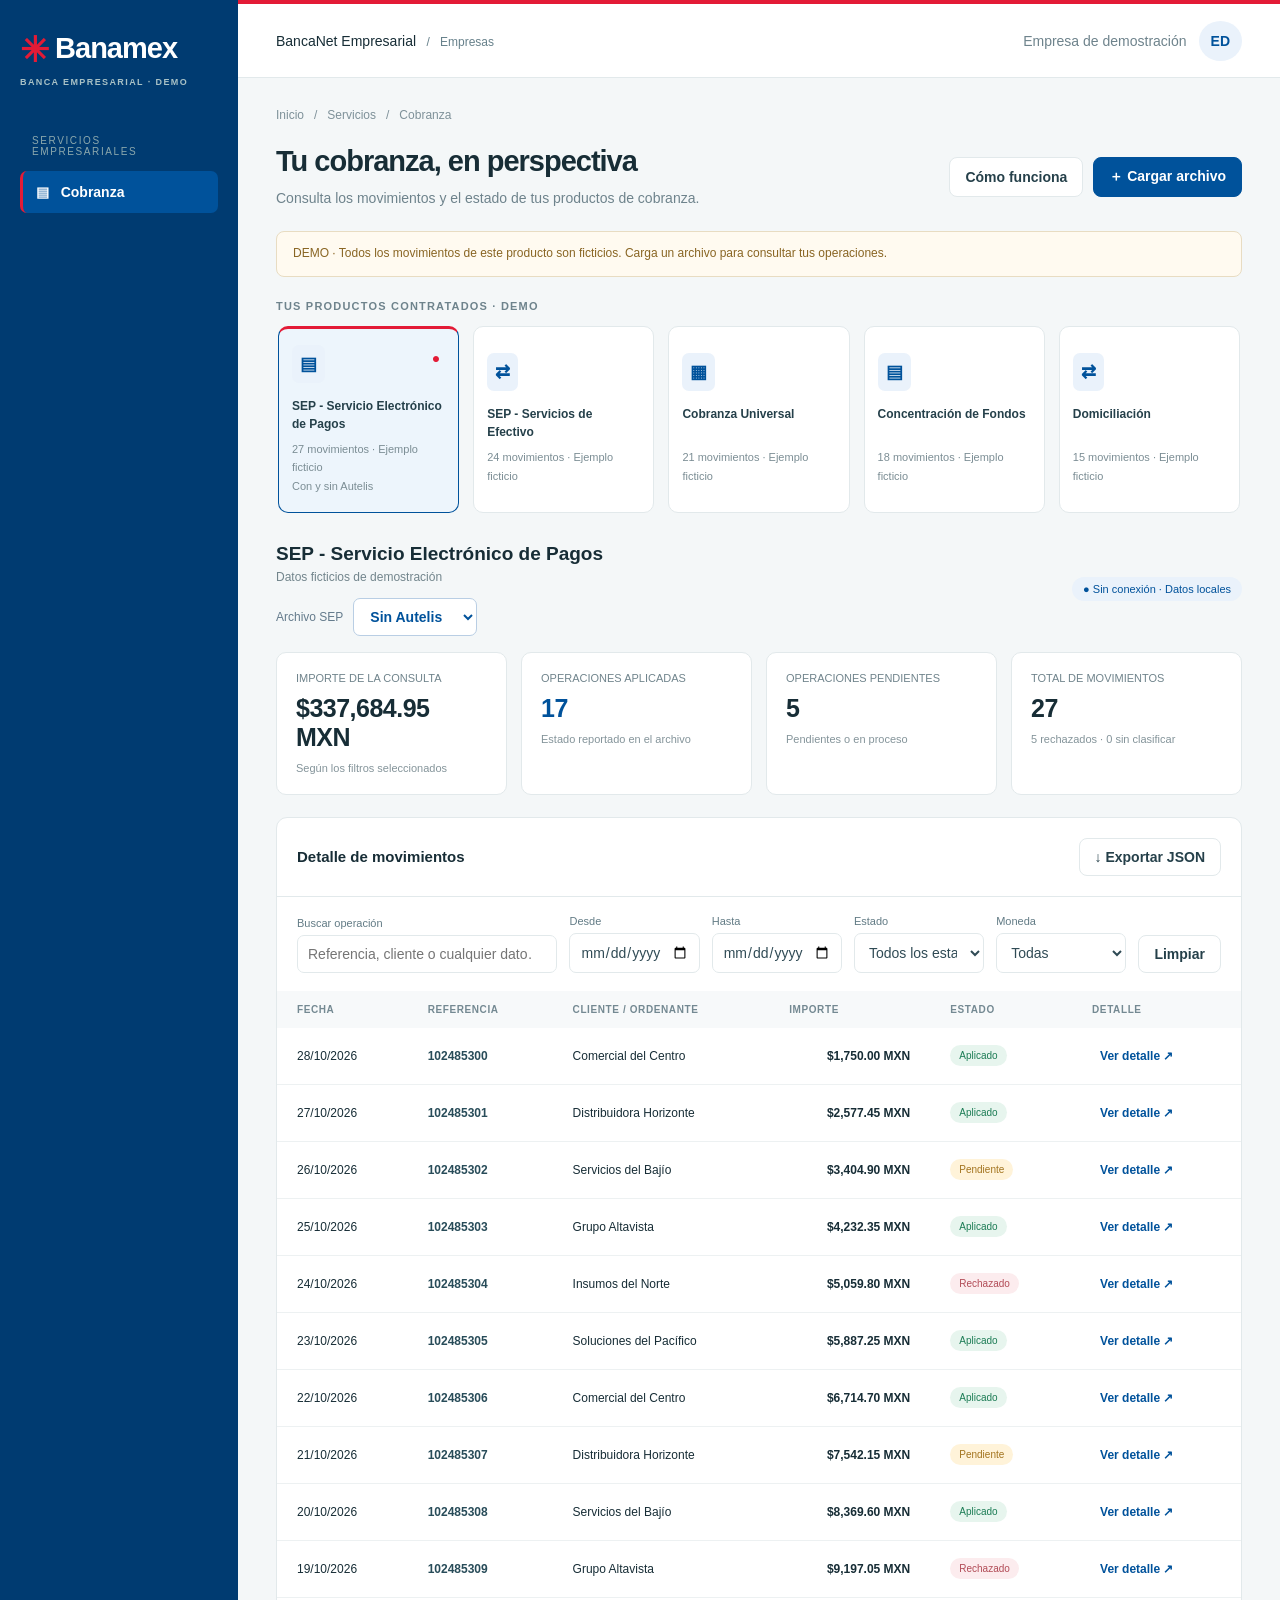
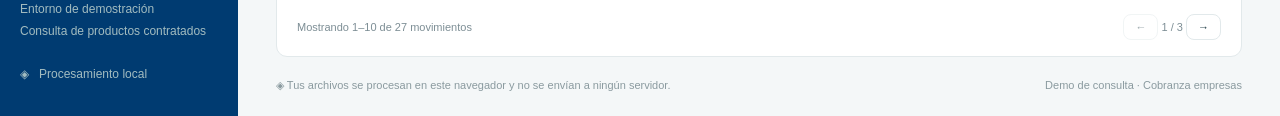
==== commit 1d36682b: "Admite CSV y ZIP reales de SEP y SEF y excluye filas incompletas" ====
--- a/index.html
+++ b/index.html
@@ -3,17 +3,19 @@
 
 /* Identidad Banamex: azul, rojo y blanco. */
 :root{--brand-blue:#00529b;--brand-red:#e31b36;--brand-navy:#003b71;--green:var(--brand-blue)}.topbar{border-top:4px solid var(--brand-red)}.brand{font-size:29px;letter-spacing:-1px}.brand i{font-size:35px;vertical-align:middle}.navitem{border-left:3px solid var(--brand-red)}.products{display:grid;grid-template-columns:repeat(5,minmax(0,1fr));overflow:visible}.product{min-width:0;padding:16px 13px}.product strong{font-size:12px;line-height:1.5;min-height:36px}.product small{line-height:1.7}.product.active{border-top:3px solid var(--brand-red)}.variantfield{margin-top:14px;display:flex;align-items:center;gap:10px}.variantfield label{font-size:12px;color:#647b8c}.variantfield select{border:1px solid #b9cee4;border-radius:7px;padding:9px 12px;color:var(--brand-blue);background:white;font-weight:600}progress{width:100%;height:10px;accent-color:var(--brand-blue)}.indeterminate{opacity:.5}#importProgressArea{background:#f0f6fc;padding:4px 15px 15px;border-radius:8px}#source{max-width:700px;overflow-wrap:anywhere}.brand small{font-size:9px;letter-spacing:1.4px}@media(max-width:1250px){.products{grid-template-columns:repeat(3,minmax(0,1fr))}}@media(max-width:760px){.products{display:flex;overflow-x:auto}.product{min-width:210px}.brand{font-size:26px}}
+
+.cell-secondary{display:block;font-size:10px;font-weight:400;color:#6e838c;margin-top:6px;max-width:230px;white-space:normal;overflow-wrap:anywhere}.clientfilters{display:flex;gap:16px;align-items:end;padding:0 20px 18px;flex-wrap:wrap;border-bottom:1px solid var(--line)}.clientfilters .field{max-width:270px}.clientfilters p{max-width:400px;margin:0}#datasetWarning{margin-top:0}#tableHead th{white-space:nowrap}
 </style></head>
 <body><div class="shell"><aside><div class="brand"><i aria-hidden="true">✳</i> Banamex<small>BANCA EMPRESARIAL · DEMO</small></div><div class="navtitle">SERVICIOS EMPRESARIALES</div><div class="navitem">▤ &nbsp; Cobranza</div><div class="aside-note">Entorno de demostración<br>Consulta de productos contratados<br><br>◈ &nbsp; Procesamiento local</div></aside><div><header class="topbar"><div>BancaNet Empresarial <span>&nbsp; / &nbsp; Empresas</span></div><div class="profile"><div class="muted">Empresa de demostración</div><div class="avatar" aria-hidden="true">ED</div></div></header>
 <main><div class="breadcrumb">Inicio &nbsp; / &nbsp; Servicios &nbsp; / &nbsp; Cobranza</div><div class="heading"><div><h1>Tu cobranza, en perspectiva</h1><p class="muted">Consulta los movimientos y el estado de tus productos de cobranza.</p></div><div class="actions"><button id="helpBtn">Cómo funciona</button><button class="primary" id="openImport">＋ Cargar archivo</button></div></div>
 <div class="notice" id="notice" role="status">DEMO · Todos los movimientos visibles son ficticios. Carga un archivo para consultar tus operaciones.</div><div class="sectionlabel">TUS PRODUCTOS CONTRATADOS · DEMO</div><div class="products" id="products" aria-label="Seleccionar producto"></div>
 <div class="workspace"><div><h2 id="productTitle"></h2><p id="source"></p><div id="sourceVariantField" class="variantfield hidden"><label for="sourceVariant">Archivo SEP</label><select id="sourceVariant"></select></div></div><span class="localpill">● Sin conexión · Datos locales</span></div>
 <div class="metrics"><div class="metric"><small>IMPORTE DE LA CONSULTA</small><strong id="total">—</strong><span class="foot" id="totalFoot">Según los filtros seleccionados</span></div><div class="metric green"><small>OPERACIONES APLICADAS</small><strong id="applied">—</strong><span class="foot">Estado reportado en el archivo</span></div><div class="metric"><small>OPERACIONES PENDIENTES</small><strong id="pending">—</strong><span class="foot">Pendientes o en proceso</span></div><div class="metric"><small>TOTAL DE MOVIMIENTOS</small><strong id="count">—</strong><span class="foot" id="rejected">—</span></div></div>
-<section class="panel" aria-label="Movimientos de cobranza"><div class="panelhead"><h3>Detalle de movimientos</h3><button id="exportBtn">↓ Exportar JSON</button></div><div class="filters"><div class="field search"><label for="search">Buscar operación</label><input id="search" placeholder="Referencia, cliente o cualquier dato…" type="search"></div><div class="field"><label for="from">Desde</label><input id="from" type="date"></div><div class="field"><label for="to">Hasta</label><input id="to" type="date"></div><div class="field"><label for="status">Estado</label><select id="status"><option value="">Todos los estados</option><option>Aplicado</option><option>Pendiente</option><option>Rechazado</option><option>Sin clasificar</option></select></div><div class="field"><label for="currency">Moneda</label><select id="currency"><option value="">Todas</option></select></div><button id="clearFilters" title="Limpiar filtros">Limpiar</button></div><div id="filterError" class="error hidden" role="alert"></div><div class="tablewrap"><table><thead><tr><th scope="col">Fecha</th><th scope="col">Referencia</th><th scope="col">Cliente / Ordenante</th><th scope="col" class="money">Importe</th><th scope="col">Estado</th><th scope="col">Detalle</th></tr></thead><tbody id="rows"></tbody></table></div><div class="pagination"><span id="pageInfo" aria-live="polite"></span><div><button id="prev" aria-label="Página anterior">←</button> <span id="pageNumber"></span> <button id="next" aria-label="Página siguiente">→</button></div></div></section>
+<div id="datasetWarning" class="notice hidden" role="status"></div><section class="panel" aria-label="Movimientos de cobranza"><div class="panelhead"><h3>Detalle de movimientos</h3><button id="exportBtn">↓ Exportar JSON</button></div><div class="filters"><div class="field search"><label for="search">Buscar operación</label><input id="search" placeholder="Referencia, cliente o cualquier dato…" type="search"></div><div class="field"><label for="from">Desde</label><input id="from" type="date"></div><div class="field"><label for="to">Hasta</label><input id="to" type="date"></div><div class="field"><label for="status">Estado</label><select id="status"><option value="">Todos los estados</option><option>Aplicado</option><option>Pendiente</option><option>Rechazado</option><option>Sin clasificar</option></select></div><div class="field"><label for="currency">Moneda</label><select id="currency"><option value="">Todas</option></select></div><button id="clearFilters" title="Limpiar filtros">Limpiar</button></div><div id="filterError" class="error hidden" role="alert"></div><div id="clientFilters" class="clientfilters hidden"><div class="field"><label for="clientId">Número de cliente (coincidencia exacta)</label><input id="clientId" placeholder="Todos los clientes · demo" inputmode="numeric"></div><div class="field"><label for="account">Cuenta (coincidencia exacta)</label><input id="account" placeholder="Todas las cuentas · demo"></div><p class="help">El archivo puede contener varios clientes. Filtra por número para emular su consulta de banca electrónica.</p></div><div class="tablewrap"><table><thead id="tableHead"><tr><th scope="col">Fecha</th><th scope="col">Referencia</th><th scope="col">Cliente / Ordenante</th><th scope="col" class="money">Importe</th><th scope="col">Estado</th><th scope="col">Detalle</th></tr></thead><tbody id="rows"></tbody></table></div><div class="pagination"><span id="pageInfo" aria-live="polite"></span><div><button id="prev" aria-label="Página anterior">←</button> <span id="pageNumber"></span> <button id="next" aria-label="Página siguiente">→</button></div></div></section>
 <div class="footer"><span>◈ Tus archivos se procesan en este navegador y no se envían a ningún servidor.</span><span>Demo de consulta · Cobranza empresas</span></div></main></div></div>
-<dialog id="importDialog" aria-labelledby="importTitle"><h2 id="importTitle">Cargar archivo de conciliación</h2><p class="muted">Asocia tu archivo a un producto. Podrás elegir la hoja, la fila de encabezados y las columnas que quieres consultar.</p><div class="mapping"><div class="field"><label for="targetProduct">Producto</label><select id="targetProduct"></select></div><div class="field hidden" id="targetVariantField"><label for="targetVariant">Variante SEP</label><select id="targetVariant"></select></div></div><label class="uploadarea" for="file">Selecciona un archivo Excel o JSON<input id="file" type="file" accept=".xlsx,.xls,.json"></label><p class="help">El archivo reemplaza los movimientos del producto seleccionado. Los demás productos conservan sus datos. Hasta 800 MB por archivo (838,860,800 bytes), sin límite artificial de filas. La capacidad efectiva depende de la memoria del equipo y del tamaño descomprimido del Excel. Al cerrar o recargar, los archivos se descartan.</p><div id="importProgressArea" class="hidden" role="status" aria-live="polite"><p id="importProgress" class="help"></p><progress id="progressBar" max="100" value="0" aria-label="Avance de la carga"></progress></div><div id="importSetup" class="hidden"><div class="mapping"><div class="field"><label for="sheet">Hoja</label><select id="sheet"></select></div><div class="field"><label for="headerRow">Fila de encabezados</label><input id="headerRow" type="number" min="1" value="1"></div></div><div class="preview" id="preview"></div><p class="help">Confirma las columnas. Fecha e importe son obligatorios. Las columnas adicionales se conservan en el detalle. Moneda predeterminada cuando el archivo no la informa:</p><div class="field"><label for="defaultCurrency">Moneda predeterminada</label><select id="defaultCurrency"><option>MXN</option><option>USD</option><option>EUR</option></select></div><div class="mapping" id="mapping"></div></div><div id="importError" class="error hidden" role="alert"></div><div class="dialogfoot"><button id="cancelImport">Cancelar</button><button id="confirmImport" class="primary" disabled>Ver operaciones</button></div></dialog>
+<dialog id="importDialog" aria-labelledby="importTitle"><h2 id="importTitle">Cargar archivo de conciliación</h2><p class="muted">Asocia tu archivo a un producto. Podrás elegir la hoja, la fila de encabezados y las columnas que quieres consultar.</p><div class="mapping"><div class="field"><label for="targetProduct">Producto</label><select id="targetProduct"></select></div><div class="field hidden" id="targetVariantField"><label for="targetVariant">Variante SEP</label><select id="targetVariant"></select></div></div><label class="uploadarea" for="file">Selecciona Excel, JSON, CSV o ZIP<input id="file" type="file" accept=".xlsx,.xls,.json,.csv,.zip"></label><p class="help">El archivo reemplaza los movimientos del producto y variante seleccionados. Las filas incompletas se excluyen y se informa su cantidad. Los demás productos conservan sus datos. Hasta 800 MB por archivo (838,860,800 bytes), sin límite artificial de filas. La capacidad efectiva depende de la memoria del equipo y del tamaño descomprimido del Excel. Al cerrar o recargar, los archivos se descartan.</p><div id="importProgressArea" class="hidden" role="status" aria-live="polite"><p id="importProgress" class="help"></p><progress id="progressBar" max="100" value="0" aria-label="Avance de la carga"></progress></div><div id="importSetup" class="hidden"><div class="mapping"><div class="field"><label for="sheet">Hoja</label><select id="sheet"></select></div><div class="field"><label for="headerRow">Fila de encabezados</label><input id="headerRow" type="number" min="1" value="1"></div></div><div class="preview" id="preview"></div><p class="help">Confirma las columnas. Fecha e importe son obligatorios. Las columnas adicionales se conservan en el detalle. Moneda predeterminada cuando el archivo no la informa:</p><div class="field"><label for="defaultCurrency">Moneda predeterminada</label><select id="defaultCurrency"><option>MXN</option><option>USD</option><option>EUR</option></select></div><div class="mapping" id="mapping"></div></div><div id="importWarning" class="notice hidden" role="status"></div><div id="importError" class="error hidden" role="alert"></div><div class="dialogfoot"><button id="cancelImport">Cancelar</button><button id="confirmImport" class="primary" disabled>Ver operaciones</button></div></dialog>
 <dialog id="detailDialog" aria-labelledby="detailTitle"><h2 id="detailTitle">Detalle de la operación</h2><p id="detailSubtitle" class="muted"></p><div id="detailFields" class="detailgrid"></div><div class="dialogfoot"><button id="closeDetail">Cerrar</button></div></dialog>
-<dialog id="helpDialog" aria-labelledby="helpTitle"><h2 id="helpTitle">Tu consulta de cobranza</h2><p>1. Selecciona un producto contratado para consultar sus movimientos.</p><p>2. Usa <strong>Cargar archivo</strong> para abrir un Excel (.xlsx o .xls) o JSON local. Confirma la hoja y las columnas del archivo. En SEP, selecciona Con Autelis o Sin Autelis. Cada variante conserva su archivo por separado.</p><p>3. Filtra por fechas, estado, moneda o referencia. Abre <strong>Ver detalle</strong> para consultar todas las columnas originales.</p><p>4. Exporta el resultado filtrado a JSON para conservar la consulta.</p><p class="help">Los estados se muestran según el archivo; el demo no realiza conciliación automática. No hay autenticación real ni conexión a Teradata. No se guardan archivos entre sesiones.</p><div class="dialogfoot"><button id="resetDemo">Restablecer datos de ejemplo</button><button id="closeHelp" class="primary">Entendido</button></div></dialog>
+<dialog id="helpDialog" aria-labelledby="helpTitle"><h2 id="helpTitle">Tu consulta de cobranza</h2><p>1. Selecciona un producto contratado para consultar sus movimientos.</p><p>2. Usa <strong>Cargar archivo</strong> para abrir un Excel (.xlsx o .xls), JSON, CSV o ZIP local. Confirma la hoja y las columnas del archivo. En SEP, selecciona Con Autelis o Sin Autelis. Cada variante conserva su archivo por separado.</p><p>3. Filtra por fechas, estado, moneda o referencia. Abre <strong>Ver detalle</strong> para consultar todas las columnas originales.</p><p>4. Exporta el resultado filtrado a JSON para conservar la consulta.</p><p class="help">Los estados se muestran según el archivo; el demo no realiza conciliación automática. No hay autenticación real ni conexión a Teradata. No se guardan archivos entre sesiones.</p><div class="dialogfoot"><button id="resetDemo">Restablecer datos de ejemplo</button><button id="closeHelp" class="primary">Entendido</button></div></dialog>
 <script id="workerSource" type="text/plain">/*! xlsx.js (C) 2013-present SheetJS -- http://sheetjs.com */
 var DO_NOT_EXPORT_CODEPAGE=true;var cptable={version:"1.15.0"};cptable[437]=function(){var e="\0\b\t\n\x0B\f\r @@ -141,21 +143,94 @@
 (function(root){
 'use strict';
 const clean=v=>String(v??'').normalize('NFD').replace(/[\u0300-\u036f]/g,'').toLowerCase().replace(/[^a-z0-9]/g,'');
-const aliases={date:['fecha','fechaoperacion','fechadeoperacion','fechatransaccion','date'],reference:['referencia','referenciapago','referenciadepago','folio','reference'],name:['cliente','nombre','ordenante','pagador','razonsocial','nombrecliente'],amount:['importe','monto','importeoperacion','amount'],status:['estatus','estado','status'],currency:['moneda','divisa','currency']};
-function suggest(headers){const result={};for(const [key,names] of Object.entries(aliases))result[key]=headers.findIndex(h=>names.includes(clean(h)));return result;}
+const aliases={date:['fecha','fechaoperacion','fechadeoperacion','fechatransaccion','fectransaccion','date'],reference:['referencia','referenciapago','referenciadepago','folio','reference','cvelineacapt','cvereferenciatxn','numtransaccion'],name:['cliente','nombre','ordenante','pagador','razonsocial','nombrecliente','nomclientecd','numcliente'],amount:['importe','monto','importeoperacion','imptransaccion','amount'],status:['estatus','estado','status','cveestatustxn'],currency:['moneda','divisa','currency','cvemonedasistema']};
+function suggest(headers){const result={};for(const [key,names] of Object.entries(aliases))result[key]=names.map(name=>headers.findIndex(h=>clean(h)===name)).find(index=>index>=0)??-1;return result;}
 function amount(value){if(typeof value==='number')return Number.isFinite(value)?value:null;let s=String(value??'').trim().replace(/MXN|USD|EUR|\$|\s/gi,'');if(!s)return null;let neg=s.startsWith('(')&&s.endsWith(')');s=s.replace(/[()]/g,'');if(s.includes(',')&&s.includes('.'))s=s.lastIndexOf(',')>s.lastIndexOf('.')?s.replace(/\./g,'').replace(',','.'):s.replace(/,/g,'');else if(s.includes(','))s=/,\d{1,2}$/.test(s)?s.replace(',','.'):s.replace(/,/g,'');if(!/^[+-]?\d+(\.\d+)?$/.test(s))return null;const n=Number(s)*(neg?-1:1);return Number.isFinite(n)?n:null;}
 function date(value){if(value instanceof Date&&!isNaN(value))return value.toISOString().slice(0,10);if(typeof value==='number'&&value>0&&value<100000)return new Date(Date.UTC(1899,11,30)+Math.floor(value)*86400000).toISOString().slice(0,10);const s=String(value??'').trim();let m=s.match(/^(\d{4})-(\d{2})-(\d{2})(?:[ T].*)?$/);if(m)return valid(+m[1],+m[2],+m[3]);m=s.match(/^(\d{1,2})[\/.-](\d{1,2})[\/.-](\d{4})(?:\s.*)?$/);return m?valid(+m[3],+m[2],+m[1]):'';}
 function valid(y,m,d){const t=new Date(Date.UTC(y,m-1,d));return t.getUTCFullYear()===y&&t.getUTCMonth()===m-1&&t.getUTCDate()===d?t.toISOString().slice(0,10):'';}
-function normalize(rows,map,headers,defaultCurrency){return rows.filter(r=>r.some(v=>v!==''&&v!=null)).map((r,i)=>{const get=k=>map[k]>=0?r[map[k]]:'';const rawStatus=String(get('status')||'Sin informar');const s=clean(rawStatus);const status=['conciliado','conciliada','aplicado','aplicada','exitoso','exitosa','pagado','pagada','liquidado'].includes(s)?'Aplicado':['pendiente','enproceso','porconciliar'].includes(s)?'Pendiente':['rechazado','rechazada','devuelto','devuelta','cancelado'].includes(s)?'Rechazado':'Sin clasificar';return {id:i+1,date:date(get('date')),reference:String(get('reference')||''),name:String(get('name')||''),amount:amount(get('amount')),currency:String(get('currency')||defaultCurrency).trim().toUpperCase(),status,rawStatus,raw:headers.map((h,j)=>[String(h||'Columna '+(j+1)),String(r[j]??'')])};});}
-root.ReconCore={clean,suggest,amount,date,normalize};
+function profile(headers){const keys=headers.map(clean);if(keys.includes('numtransaccion')&&keys.includes('numautelis151'))return 'sep';if(keys.includes('nomclientecd')&&keys.includes('imptransaccion')&&keys.includes('producto'))return 'sef';return '';}
+function bankFields(headers){const keys=headers.map(clean),find=(...names)=>keys.findIndex(k=>names.includes(k));return {transaction:find('numtransaccion'),time:find('horfintxn'),clientId:find('numcliente'),account:find('numcuenta'),branch:find('numsucoperadora'),authorization:find('numautcontable'),autelis:find('numautelis151'),paymentType:find('cvetipopago'),captureLine:find('cvelineacapt')};}
+function currency(value){const code=String(value??'').trim().toUpperCase();return /^(0*1)$/.test(code)?'MXN':/^(0*5)$/.test(code)?'USD':code;}
+function normalizeOne(r,map,headers,defaultCurrency,includeRaw=true,bankMap=null){
+ const get=k=>map[k]>=0?r[map[k]]:'';const rawStatus=String(get('status')??'').trim()||'Sin informar';const s=clean(rawStatus);const status=['conciliado','conciliada','aplicado','aplicada','exitoso','exitosa','pagado','pagada','liquidado'].includes(s)?'Aplicado':['pendiente','enproceso','porconciliar'].includes(s)?'Pendiente':['rechazado','rechazada','devuelto','devuelta','cancelado'].includes(s)?'Rechazado':'Sin clasificar';
+ const currencyCode=String(get('currency')??'').trim().toUpperCase()||defaultCurrency;const row={date:date(get('date')),reference:String(get('reference')??''),name:String(get('name')??''),amount:amount(get('amount')),currency:currency(currencyCode),currencyCode,status,rawStatus};if(includeRaw)row.raw=headers.map((h,j)=>[String(h||'Columna '+(j+1)),String(r[j]??'')]);if(bankMap)for(const [key,index] of Object.entries(bankMap))row[key]=index>=0?String(r[index]??''):'';return row;
+}
+function normalize(rows,map,headers,defaultCurrency){return rows.filter(r=>r.some(v=>v!==''&&v!=null)).map((r,i)=>({id:i+1,...normalizeOne(r,map,headers,defaultCurrency)}));}
+root.ReconCore={clean,suggest,amount,date,currency,normalize,normalizeOne,profile,bankFields};
+})(globalThis);
+
+/* Lectores locales ZIP/CSV. No ejecutan ni interpretan contenido como instrucciones. */
+(function(root){
+'use strict';
+const MAX_BYTES=800*1024*1024;
+const u16=(bytes,offset)=>new DataView(bytes.buffer,bytes.byteOffset,bytes.byteLength).getUint16(offset,true);
+const u32=(bytes,offset)=>new DataView(bytes.buffer,bytes.byteOffset,bytes.byteLength).getUint32(offset,true);
+const crcTable=Uint32Array.from({length:256},(_,n)=>{for(let i=0;i<8;i++)n=n&1?0xedb88320^(n>>>1):n>>>1;return n>>>0;});
+function crc32(bytes,crc=0xffffffff){for(const b of bytes)crc=crcTable[(crc^b)&255]^(crc>>>8);return crc>>>0;}
+async function unzip(file){
+ const tail=new Uint8Array(await file.slice(Math.max(0,file.size-65557)).arrayBuffer());let eocd=-1;
+ for(let i=tail.length-22;i>=0;i--)if(u32(tail,i)===0x06054b50&&i+22+u16(tail,i+20)===tail.length){eocd=i;break;}
+ if(eocd<0)throw Error('ZIP incompleto: no se encontró su directorio.');
+ if(u16(tail,eocd+4)||u16(tail,eocd+6))throw Error('No se admiten ZIP divididos en varios volúmenes.');
+ const count=u16(tail,eocd+10),size=u32(tail,eocd+12),offset=u32(tail,eocd+16);
+ if(count===65535||size===0xffffffff||offset===0xffffffff)throw Error('ZIP64 no admitido. Extrae el CSV antes de cargarlo.');
+ if(size>8*1024*1024||offset+size>file.size)throw Error('Directorio ZIP demasiado grande o inválido.');
+ const directory=new Uint8Array(await file.slice(offset,offset+size).arrayBuffer()),entries=[];let pos=0;
+ for(let i=0;i<count;i++){
+  if(pos+46>directory.length||u32(directory,pos)!==0x02014b50)throw Error('Directorio ZIP inválido.');
+  const flags=u16(directory,pos+8),method=u16(directory,pos+10),crc=u32(directory,pos+16),compressed=u32(directory,pos+20),length=u32(directory,pos+24),nameLength=u16(directory,pos+28),extraLength=u16(directory,pos+30),commentLength=u16(directory,pos+32),local=u32(directory,pos+42);
+  const name=new TextDecoder(flags&2048?'utf-8':'windows-1252').decode(directory.subarray(pos+46,pos+46+nameLength));
+  if(/\.(csv|json|xlsx|xls)$/i.test(name)&&!name.startsWith('__MACOSX/'))entries.push({name,flags,method,crc,compressed,length,local});pos+=46+nameLength+extraLength+commentLength;
+ }
+ if(entries.length!==1)throw Error(entries.length?'El ZIP contiene varios archivos de datos. Extrae y carga uno a la vez.':'El ZIP no contiene CSV, Excel o JSON.');
+ const entry=entries[0];if(entry.flags&1)throw Error('ZIP protegido con contraseña no admitido.');if(entry.length>MAX_BYTES)throw Error('El archivo descomprimido supera los 800 MB.');
+ if(![0,8].includes(entry.method))throw Error('Compresión ZIP no admitida. Extrae el archivo antes de cargarlo.');
+ if(entry.method===8&&typeof DecompressionStream==='undefined')throw Error('Para abrir ZIP usa Chrome, Edge o Firefox recientes, o extrae el CSV.');
+ const local=new Uint8Array(await file.slice(entry.local,entry.local+30).arrayBuffer());if(local.length<30||u32(local,0)!==0x04034b50)throw Error('Cabecera ZIP inválida.');
+ const start=entry.local+30+u16(local,26)+u16(local,28);if(start+entry.compressed>offset)throw Error('El contenido ZIP excede sus límites.');
+ function stream(){let bytes=0,crc=0xffffffff;let content=file.slice(start,start+entry.compressed).stream();if(entry.method===8)content=content.pipeThrough(new DecompressionStream('deflate-raw'));
+  return content.pipeThrough(new TransformStream({transform(chunk,controller){bytes+=chunk.byteLength;if(bytes>MAX_BYTES||bytes>entry.length)throw Error('El archivo ZIP excede el tamaño permitido.');crc=crc32(chunk,crc);controller.enqueue(chunk);},flush(){if(bytes!==entry.length||(crc^0xffffffff)>>>0!==entry.crc)throw Error('La integridad CRC o el tamaño del archivo ZIP no coincide.');}}));
+ }
+ return {name:entry.name,size:entry.length,archive:file.name,stream,async arrayBuffer(){const reader=stream().getReader(),chunks=[];let size=0;try{while(true){const {value,done}=await reader.read();if(done)break;chunks.push(value);size+=value.length;}}finally{reader.releaseLock();}const bytes=new Uint8Array(size);let offset=0;for(const chunk of chunks){bytes.set(chunk,offset);offset+=chunk.length;}return bytes.buffer;}};
+}
+function parseCSVRow(text,delimiter=','){
+ const cells=[];let value='',state='start';text=text.replace(/^\uFEFF/,'');
+ for(let i=0;i<text.length;i++){const c=text[i];if(state==='quoted'){if(c==='"')state='after';else value+=c;}else if(state==='after'){if(c==='"'){value+='"';state='quoted';}else if(c===delimiter){cells.push(value);value='';state='start';}else if(c!==' '&&c!=='\t')throw Error('CSV inválido: texto después de comillas.');}else if(c===delimiter){cells.push(value);value='';state='start';}else if(c==='"'&&state==='start')state='quoted';else{value+=c;state='plain';}}
+ if(state==='quoted')throw Error('CSV inválido: comillas sin cerrar.');cells.push(value);return cells;
+}
+// Guarda bytes e índices compactos, no millones de arrays con cien columnas.
+class CSVIndex{
+ constructor(){this.chunks=[];this.offsets=[];this.starts=[];this.ends=[];this.count=0;this.total=0;this.encoding='utf-8';this.delimiter=',';this.warning='';this.excluded=0;}
+ add(start,end){if(end<=start)return;const block=this.count>>>16,index=this.count&65535;if(!this.starts[block]){this.starts[block]=new Uint32Array(65536);this.ends[block]=new Uint32Array(65536);}this.starts[block][index]=start;this.ends[block][index]=end;this.count++;}
+ text(index){const block=index>>>16,row=index&65535,start=this.starts[block][row],end=this.ends[block][row];let lo=0,hi=this.offsets.length-1;while(lo<hi){const mid=Math.ceil((lo+hi)/2);if(this.offsets[mid]<=start)lo=mid;else hi=mid-1;}const first=lo;while(lo+1<this.chunks.length&&this.offsets[lo]+this.chunks[lo].length<end)lo++;let bytes;if(lo===first)bytes=this.chunks[first].subarray(start-this.offsets[first],end-this.offsets[first]);else{bytes=new Uint8Array(end-start);let cursor=0;for(let i=first;i<=lo;i++){const piece=this.chunks[i].subarray(Math.max(0,start-this.offsets[i]),Math.min(this.chunks[i].length,end-this.offsets[i]));bytes.set(piece,cursor);cursor+=piece.length;}}return new TextDecoder(this.encoding,{fatal:true}).decode(bytes);}
+ row(index){return parseCSVRow(this.text(index),this.delimiter);}
+ async read(file,onProgress=()=>{}){
+  const reader=file.stream().getReader(),utf8=new TextDecoder('utf-8',{fatal:true});let validUtf8=true,quote=false,start=0,lastCR=false,padding=false;let previousProgress=-1;
+  try{while(true){const {done,value}=await reader.read();if(done)break;if(this.total+value.length>MAX_BYTES)throw Error('CSV descomprimido mayor a 800 MB.');if(this.total===0&&value.length>=2&&((value[0]===255&&value[1]===254)||(value[0]===254&&value[1]===255)))throw Error('Guarda el CSV como UTF-8; UTF-16 no se admite.');
+   if(validUtf8)try{utf8.decode(value,{stream:true});}catch{validUtf8=false;}
+   this.offsets.push(this.total);this.chunks.push(value);
+   for(let i=0;i<value.length;i++){const c=value[i],position=this.total+i;if(c===0){padding=true;continue;}if(padding)throw Error('El CSV contiene bytes nulos intermedios. Reexporta como UTF-8.');if(lastCR){lastCR=false;if(c===10){start=position+1;continue;}}if(c===34)quote=!quote;else if(!quote&&(c===10||c===13)){this.add(start,position);start=position+1;lastCR=c===13;}}
+   this.total+=value.length;const percent=Math.floor(this.total/file.size*100);if(percent!==previousProgress){onProgress('Leyendo CSV · '+this.count.toLocaleString('es-MX')+' filas',percent);previousProgress=percent;}
+  }}finally{reader.releaseLock();}
+  if(validUtf8)try{utf8.decode();}catch{validUtf8=false;}this.encoding=validUtf8?'utf-8':'windows-1252';
+  let tailAdded=false;if(quote){this.excluded=1;this.warning='El archivo termina con una fila incompleta (comillas sin cerrar). Se excluyó esa última fila; revisa la exportación de origen.';}
+  else if(padding){let end=this.total;for(let i=this.chunks.length-1;i>=0;i--){const chunk=this.chunks[i];let j=chunk.length-1;while(j>=0&&chunk[j]===0)j--;if(j>=0){end=this.offsets[i]+j+1;break;}if(i===0)end=0;}if(end>start){this.add(start,end);tailAdded=true;}}
+  else if(this.total>start){this.add(start,this.total);tailAdded=true;}
+  if(this.count<2)throw Error('CSV sin filas de movimientos.');
+  const header=this.text(0);this.delimiter=[',',';','\t'].map(d=>{try{return {delimiter:d,count:parseCSVRow(header,d).length};}catch{return {delimiter:d,count:0};}}).sort((a,b)=>b.count-a.count)[0].delimiter;
+  if(tailAdded){let valid=false;try{valid=this.row(this.count-1).length===this.row(0).length;}catch{}if(!valid){this.count--;this.excluded=1;this.warning='El archivo termina con una fila incompleta. Se excluyó esa última fila; revisa la exportación de origen.';}}
+  if(this.count<2)throw Error('CSV sin movimientos completos.');return this;
+ }
+}
+root.ReconFiles={MAX_BYTES,unzip,CSVIndex,parseCSVRow,crc32};
 })(globalThis);
 
 /* Se ejecuta dentro de un Web Worker local; nunca accede a la red. */
 'use strict';
 const MAX_FILE_BYTES=800*1024*1024;
-let sourceFile=null,kind='',workbook=null,jsonRows=null,headers=[],matrix=null,records=[],mapping=null,defaultCurrency='MXN';
+let sourceFile=null,kind='',workbook=null,jsonRows=null,headers=[],matrix=null,records=[],mapping=null,defaultCurrency='MXN',csv=null,csvHeader=0,dataProfile='',columnMap=null;
 const scalar=v=>v&&typeof v==='object'?JSON.stringify(v):v??'';
-function validateFile(file){if(!file||file.size>MAX_FILE_BYTES)throw Error('El archivo supera el límite de 800 MB (838,860,800 bytes).');if(!/\.(xlsx|xls|json)$/i.test(file.name))throw Error('Selecciona un archivo .xlsx, .xls o .json.');}
+function validateFile(file){if(!file||file.size>MAX_FILE_BYTES)throw Error('El archivo supera el límite de 800 MB (838,860,800 bytes).');if(!/\.(xlsx|xls|json|csv|zip)$/i.test(file.name))throw Error('Selecciona un archivo Excel, JSON, CSV o ZIP.');}
 function progress(message,percent){self.postMessage({progress:true,message,percent});}
 // Lee una lista JSON por bloques sin crear una cadena del tamaño de todo el archivo.
 // Admite [...] y {"movimientos":[...]}; JSON.parse valida cada objeto y el envoltorio.
@@ -197,16 +272,20 @@
  const shell=JSON.parse(wrapped?prefix+'[]'+tail:'[]'+tail);if(wrapped&&!Array.isArray(shell.movimientos))throw Error('JSON sin una lista movimientos válida.');
  if(!rows.length)throw Error('El archivo no contiene movimientos.');return rows;
 }
-function getRaw(index){return kind==='json'?headers.map(h=>scalar(jsonRows[index][h])):matrix[index];}
+function getRaw(index){return kind==='csv'?csv.row(index+csvHeader+1):kind==='json'?headers.map(h=>scalar(jsonRows[index][h])):matrix[index];}
 function original(index){const row=getRaw(index);return headers.map((h,j)=>[h,String(row[j]??'')]);}
 async function open(file){
- validateFile(file);sourceFile=file;kind=/\.json$/i.test(file.name)?'json':'excel';records=[];matrix=null;workbook=null;jsonRows=null;
+ validateFile(file);records=[];matrix=null;workbook=null;jsonRows=null;csv=null;dataProfile='';columnMap=null;
+ if(/\.zip$/i.test(file.name)){progress('Abriendo ZIP local…',null);file=await ReconFiles.unzip(file);validateFile(file);}
+ sourceFile=file;kind=/\.json$/i.test(file.name)?'json':/\.csv$/i.test(file.name)?'csv':'excel';
+ if(kind==='csv'){csv=await new ReconFiles.CSVIndex().read(file,progress);headers=csv.row(0);dataProfile=ReconCore.profile(headers);return {kind,sheets:['Movimientos CSV'],fileName:file.name,profile:dataProfile,encoding:csv.encoding,warning:csv.warning};}
  if(kind==='json'){jsonRows=await readJSON(file);const keys=new Set();for(const row of jsonRows)for(const key of Object.keys(row))keys.add(key);headers=[...keys];return {kind,sheets:['Movimientos JSON']};}
  progress('Leyendo estructura del libro Excel…',null);
  const buffer=await file.arrayBuffer();workbook=XLSX.read(buffer,{type:'array',bookSheets:true,bookProps:true});
  if(!workbook.SheetNames.length)throw Error('El libro no contiene hojas.');return {kind,sheets:workbook.SheetNames};
 }
 async function prepare(sheet,headerRow){
+ if(kind==='csv'){csvHeader=Number(headerRow)-1;if(!Number.isInteger(csvHeader)||csvHeader<0||csvHeader>=csv.count-1)throw Error('Elige una fila de encabezados con movimientos después.');headers=csv.row(csvHeader).map((v,i)=>String(v||'Columna '+(i+1)));dataProfile=ReconCore.profile(headers);return {headers,preview:Array.from({length:Math.min(3,csv.count-csvHeader-1)},(_,i)=>csv.row(csvHeader+1+i)),count:csv.count-csvHeader-1,profile:dataProfile,encoding:csv.encoding,warning:csv.warning};}
  if(kind==='json')return {headers,preview:jsonRows.slice(0,3).map(r=>headers.map(h=>scalar(r[h]))),count:jsonRows.length};
  progress('Preparando hoja '+sheet+'…',null);
  // Solo se decodifica la hoja seleccionada. No se truncan filas silenciosamente.
@@ -219,16 +298,16 @@
  if(!matrix.length)throw Error('No hay movimientos después de la fila de encabezados.');return {headers,preview:matrix.slice(0,3),count:matrix.length};
 }
 async function commit(map,currency){
- mapping=map;defaultCurrency=currency;records=[];const currencies=new Set();let badDate=0,badAmount=0;const length=kind==='json'?jsonRows.length:matrix.length;
+ mapping=map;defaultCurrency=currency;records=[];dataProfile=ReconCore.profile(headers);columnMap=dataProfile?ReconCore.bankFields(headers):null;const currencies=new Set(),statuses=new Set();let badDate=0,badAmount=0,excluded=csv?.excluded||0;const length=kind==='csv'?csv.count-csvHeader-1:kind==='json'?jsonRows.length:matrix.length;
  for(let i=0;i<length;i++){
   let raw=getRaw(i);if(kind==='excel'&&workbook.date1904&&typeof raw[map.date]==='number'){raw=raw.slice();raw[map.date]+=1462;}
-  const normalized=ReconCore.normalize([raw],map,headers,currency)[0];if(!normalized)continue;
-  const {raw:ignored,...record}=normalized;record.id=i+1;records.push(record);currencies.add(record.currency);if(!record.date)badDate++;if(record.amount===null)badAmount++;
+  if(!raw.some(v=>v!==''&&v!=null))continue;if(kind==='csv'&&raw.length!==headers.length){excluded++;continue;}
+  const record=ReconCore.normalizeOne(raw,map,headers,currency,false,columnMap);record.id=i+1;records.push(record);currencies.add(record.currency);statuses.add(record.rawStatus);if(!record.date)badDate++;if(record.amount===null)badAmount++;
   if(i%10000===0){progress('Preparando consulta · '+i.toLocaleString('es-MX')+' movimientos',Math.round(i/length*100));await new Promise(resolve=>setTimeout(resolve,0));}
  }
- if(!records.length)throw Error('No se encontraron movimientos.');sourceFile=null;return {count:records.length,currencies:[...currencies].sort(),badDate,badAmount};
-}
-function matches(row,filter){return (!filter.from||row.date&&row.date>=filter.from)&&(!filter.to||row.date&&row.date<=filter.to)&&(!filter.status||row.status===filter.status)&&(!filter.currency||row.currency===filter.currency)&&(!filter.q||ReconCore.clean(original(row.id-1).flat().join(' ')).includes(filter.q));}
+ if(!records.length)throw Error('No se encontraron movimientos completos.');sourceFile=null;return {count:records.length,currencies:[...currencies].sort(),rawStatuses:[...statuses].sort(),profile:dataProfile,excluded,warning:excluded?(excluded===1?'Se excluyó 1 fila incompleta. ':'Se excluyeron '+excluded.toLocaleString('es-MX')+' filas incompletas. ')+(csv?.excluded?'El archivo de origen termina truncado.':'Las filas con una cantidad de columnas distinta al encabezado se omitieron de la consulta.'):'',badDate,badAmount};
+}
+function matches(row,filter){return (!filter.from||row.date&&row.date>=filter.from)&&(!filter.to||row.date&&row.date<=filter.to)&&(!filter.status||(filter.status.startsWith('code:')?row.rawStatus===filter.status.slice(5):row.status===filter.status))&&(!filter.currency||row.currency===filter.currency)&&(!filter.clientId||row.clientId===filter.clientId)&&(!filter.account||row.account===filter.account)&&(!filter.q||ReconCore.clean(original(row.id-1).flat().join(' ')).includes(filter.q));}
 function query(filter,page=1,pageSize=10){
  const totals=new Map(),counts={applied:0,pending:0,rejected:0,unknown:0,missing:0};let count=0;const items=[];const start=(page-1)*pageSize;let last=[];
  for(const row of records){if(!matches(row,filter))continue;if(row.amount!==null)totals.set(row.currency,(totals.get(row.currency)||0)+Math.round(row.amount*100));else counts.missing++;
@@ -244,18 +323,25 @@
 (function(root){
 'use strict';
 const clean=v=>String(v??'').normalize('NFD').replace(/[\u0300-\u036f]/g,'').toLowerCase().replace(/[^a-z0-9]/g,'');
-const aliases={date:['fecha','fechaoperacion','fechadeoperacion','fechatransaccion','date'],reference:['referencia','referenciapago','referenciadepago','folio','reference'],name:['cliente','nombre','ordenante','pagador','razonsocial','nombrecliente'],amount:['importe','monto','importeoperacion','amount'],status:['estatus','estado','status'],currency:['moneda','divisa','currency']};
-function suggest(headers){const result={};for(const [key,names] of Object.entries(aliases))result[key]=headers.findIndex(h=>names.includes(clean(h)));return result;}
+const aliases={date:['fecha','fechaoperacion','fechadeoperacion','fechatransaccion','fectransaccion','date'],reference:['referencia','referenciapago','referenciadepago','folio','reference','cvelineacapt','cvereferenciatxn','numtransaccion'],name:['cliente','nombre','ordenante','pagador','razonsocial','nombrecliente','nomclientecd','numcliente'],amount:['importe','monto','importeoperacion','imptransaccion','amount'],status:['estatus','estado','status','cveestatustxn'],currency:['moneda','divisa','currency','cvemonedasistema']};
+function suggest(headers){const result={};for(const [key,names] of Object.entries(aliases))result[key]=names.map(name=>headers.findIndex(h=>clean(h)===name)).find(index=>index>=0)??-1;return result;}
 function amount(value){if(typeof value==='number')return Number.isFinite(value)?value:null;let s=String(value??'').trim().replace(/MXN|USD|EUR|\$|\s/gi,'');if(!s)return null;let neg=s.startsWith('(')&&s.endsWith(')');s=s.replace(/[()]/g,'');if(s.includes(',')&&s.includes('.'))s=s.lastIndexOf(',')>s.lastIndexOf('.')?s.replace(/\./g,'').replace(',','.'):s.replace(/,/g,'');else if(s.includes(','))s=/,\d{1,2}$/.test(s)?s.replace(',','.'):s.replace(/,/g,'');if(!/^[+-]?\d+(\.\d+)?$/.test(s))return null;const n=Number(s)*(neg?-1:1);return Number.isFinite(n)?n:null;}
 function date(value){if(value instanceof Date&&!isNaN(value))return value.toISOString().slice(0,10);if(typeof value==='number'&&value>0&&value<100000)return new Date(Date.UTC(1899,11,30)+Math.floor(value)*86400000).toISOString().slice(0,10);const s=String(value??'').trim();let m=s.match(/^(\d{4})-(\d{2})-(\d{2})(?:[ T].*)?$/);if(m)return valid(+m[1],+m[2],+m[3]);m=s.match(/^(\d{1,2})[\/.-](\d{1,2})[\/.-](\d{4})(?:\s.*)?$/);return m?valid(+m[3],+m[2],+m[1]):'';}
 function valid(y,m,d){const t=new Date(Date.UTC(y,m-1,d));return t.getUTCFullYear()===y&&t.getUTCMonth()===m-1&&t.getUTCDate()===d?t.toISOString().slice(0,10):'';}
-function normalize(rows,map,headers,defaultCurrency){return rows.filter(r=>r.some(v=>v!==''&&v!=null)).map((r,i)=>{const get=k=>map[k]>=0?r[map[k]]:'';const rawStatus=String(get('status')||'Sin informar');const s=clean(rawStatus);const status=['conciliado','conciliada','aplicado','aplicada','exitoso','exitosa','pagado','pagada','liquidado'].includes(s)?'Aplicado':['pendiente','enproceso','porconciliar'].includes(s)?'Pendiente':['rechazado','rechazada','devuelto','devuelta','cancelado'].includes(s)?'Rechazado':'Sin clasificar';return {id:i+1,date:date(get('date')),reference:String(get('reference')||''),name:String(get('name')||''),amount:amount(get('amount')),currency:String(get('currency')||defaultCurrency).trim().toUpperCase(),status,rawStatus,raw:headers.map((h,j)=>[String(h||'Columna '+(j+1)),String(r[j]??'')])};});}
-root.ReconCore={clean,suggest,amount,date,normalize};
+function profile(headers){const keys=headers.map(clean);if(keys.includes('numtransaccion')&&keys.includes('numautelis151'))return 'sep';if(keys.includes('nomclientecd')&&keys.includes('imptransaccion')&&keys.includes('producto'))return 'sef';return '';}
+function bankFields(headers){const keys=headers.map(clean),find=(...names)=>keys.findIndex(k=>names.includes(k));return {transaction:find('numtransaccion'),time:find('horfintxn'),clientId:find('numcliente'),account:find('numcuenta'),branch:find('numsucoperadora'),authorization:find('numautcontable'),autelis:find('numautelis151'),paymentType:find('cvetipopago'),captureLine:find('cvelineacapt')};}
+function currency(value){const code=String(value??'').trim().toUpperCase();return /^(0*1)$/.test(code)?'MXN':/^(0*5)$/.test(code)?'USD':code;}
+function normalizeOne(r,map,headers,defaultCurrency,includeRaw=true,bankMap=null){
+ const get=k=>map[k]>=0?r[map[k]]:'';const rawStatus=String(get('status')??'').trim()||'Sin informar';const s=clean(rawStatus);const status=['conciliado','conciliada','aplicado','aplicada','exitoso','exitosa','pagado','pagada','liquidado'].includes(s)?'Aplicado':['pendiente','enproceso','porconciliar'].includes(s)?'Pendiente':['rechazado','rechazada','devuelto','devuelta','cancelado'].includes(s)?'Rechazado':'Sin clasificar';
+ const currencyCode=String(get('currency')??'').trim().toUpperCase()||defaultCurrency;const row={date:date(get('date')),reference:String(get('reference')??''),name:String(get('name')??''),amount:amount(get('amount')),currency:currency(currencyCode),currencyCode,status,rawStatus};if(includeRaw)row.raw=headers.map((h,j)=>[String(h||'Columna '+(j+1)),String(r[j]??'')]);if(bankMap)for(const [key,index] of Object.entries(bankMap))row[key]=index>=0?String(r[index]??''):'';return row;
+}
+function normalize(rows,map,headers,defaultCurrency){return rows.filter(r=>r.some(v=>v!==''&&v!=null)).map((r,i)=>({id:i+1,...normalizeOne(r,map,headers,defaultCurrency)}));}
+root.ReconCore={clean,suggest,amount,date,currency,normalize,normalizeOne,profile,bankFields};
 })(globalThis);
 </script><script>'use strict';
 const $=id=>document.getElementById(id);
 const escapeHTML=v=>String(v??'').replace(/[&<>"']/g,c=>({'&':'&amp;','<':'&lt;','>':'&gt;','"':'&quot;',"'":'&#39;'}[c]));
-const money=(n,c)=>{try{return new Intl.NumberFormat('es-MX',{style:'currency',currency:c}).format(n)+' '+c;}catch{return new Intl.NumberFormat('es-MX',{minimumFractionDigits:2}).format(n)+' '+c;}};
+const money=(n,c)=>{try{return new Intl.NumberFormat('es-MX',{style:'currency',currency:c}).format(n)+' '+c;}catch{return new Intl.NumberFormat('es-MX',{minimumFractionDigits:2,maximumFractionDigits:2}).format(n)+' · Moneda código '+c;}};
 const dateLabel=s=>s?s.slice(8,10)+'/'+s.slice(5,7)+'/'+s.slice(0,4):'Sin fecha válida';
 const labels={date:'Fecha *',reference:'Referencia',name:'Cliente / Ordenante',amount:'Importe *',status:'Estado',currency:'Moneda'};
 let products=[],selected=0,page=1,filtered=[],book=null,pendingFile='',headers=[],importToken=0,importing=false,importWorker=null,renderToken=0;
@@ -264,6 +350,9 @@
 const catalog=['SEP - Servicio Electrónico de Pagos','SEP - Servicios de Efectivo','Cobranza Universal','Concentración de Fondos','Domiciliación'];
 const current=(p=products[selected])=>p.variants[p.activeVariant||0];
 const displayName=()=>products[selected].name+(products[selected].variants.length>1?' · '+current().variant:'');
+const stateLabel=r=>/^\d+$/.test(r.rawStatus)?'Código '+r.rawStatus:r.status==='Sin clasificar'?r.rawStatus:r.status;
+function bankTableHead(profile){const names=profile?['Fecha / hora',profile==='sep'?'Transacción / Autelis':'Autorización contable','Referencia / línea de captura','Cliente','Sucursal / forma de pago','Importe','Estado (código)','Detalle']:['Fecha','Referencia','Cliente / Ordenante','Importe','Estado','Detalle'];$('tableHead').innerHTML='<tr>'+names.map(n=>'<th scope="col">'+escapeHTML(n)+'</th>').join('')+'</tr>';}
+function renderBankRow(r,profile){const secondary=text=>'<small class="cell-secondary">'+escapeHTML(text)+'</small>';return '<tr><td>'+dateLabel(r.date)+secondary(r.time)+'</td><td class="ref">'+escapeHTML(profile==='sep'?r.transaction:r.authorization)+secondary(profile==='sep'?'Autelis: '+(r.autelis||'No informado'):'')+'</td><td>'+escapeHTML(r.captureLine||r.reference||'No informada')+'</td><td>'+escapeHTML(r.name||'No informado')+secondary('Cliente: '+(r.clientId||'No informado'))+(r.account?secondary('Cuenta: '+r.account):'')+'</td><td>'+escapeHTML(r.branch||'No informada')+secondary(r.paymentType)+'</td><td class="money">'+escapeHTML(r.amount===null?'Importe no válido':money(r.amount,r.currency))+'</td><td><span class="badge">'+escapeHTML(stateLabel(r))+'</span></td><td><button class="detailbtn" data-detail="'+r.id+'">Ver detalle ↗</button></td></tr>';}
 function createLocalWorker(){
  if(typeof Worker==='undefined')throw Error('Este navegador no admite procesamiento en segundo plano. Abre el HTML en una versión reciente de Chrome, Edge o Firefox.');
  const url=URL.createObjectURL(new Blob([$('workerSource').textContent],{type:'text/javascript'}));let worker;try{worker=new Worker(url);}finally{URL.revokeObjectURL(url);}
@@ -284,9 +373,10 @@
  $('productTitle').textContent=products[selected].name;$('source').textContent=current().source;
  $('sourceVariant').innerHTML=products[selected].variants.map((v,i)=>'<option value="'+i+'">'+escapeHTML(v.variant)+'</option>').join('');$('sourceVariant').value=products[selected].activeVariant;$('sourceVariantField').classList.toggle('hidden',products[selected].variants.length===1);
  const currencies=current().currencies||[...new Set(current().rows.map(r=>r.currency))].sort();$('currency').innerHTML='<option value="">Todas</option>'+currencies.map(c=>'<option>'+escapeHTML(c)+'</option>').join('');updateTargetVariant();
+ const p=current();$('status').innerHTML='<option value="">Todos los estados</option><option>Aplicado</option><option>Pendiente</option><option>Rechazado</option><option>Sin clasificar</option>'+(p.rawStatuses||[]).map(s=>'<option value="code:'+escapeHTML(s)+'">Valor original: '+escapeHTML(s)+'</option>').join('');$('clientFilters').classList.toggle('hidden',!p.profile);bankTableHead(p.profile);$('datasetWarning').textContent=p.warning||'';$('datasetWarning').classList.toggle('hidden',!p.warning);
 }
 function updateTargetVariant(){const p=products[Number($('targetProduct').value)];$('targetVariant').innerHTML=p.variants.map((v,i)=>'<option value="'+i+'">'+escapeHTML(v.variant)+'</option>').join('');$('targetVariant').value=p.activeVariant||0;$('targetVariantField').classList.toggle('hidden',p.variants.length===1);}
-function resetFilters(){['search','from','to','status','currency'].forEach(id=>$(id).value='');page=1;render();}
+function resetFilters(){['search','from','to','status','currency','clientId','account'].forEach(id=>$(id).value='');page=1;render();}
 function render(){
  const token=++renderToken;
  const q=ReconCore.clean($('search').value),from=$('from').value,to=$('to').value,state=$('status').value,currency=$('currency').value;
@@ -303,12 +393,13 @@
  $('pageInfo').textContent=filtered.length?'Mostrando '+(start+1)+'–'+Math.min(start+pageSize,filtered.length)+' de '+filtered.length+' movimientos':'0 movimientos';$('pageNumber').textContent=page+' / '+pages;$('prev').disabled=page<=1;$('next').disabled=page>=pages;$('exportBtn').disabled=!filtered.length;
  const p=current();$('notice').textContent=p.demo?'DEMO · Todos los movimientos de este producto son ficticios. Carga un archivo para consultar tus operaciones.':'ARCHIVO LOCAL · '+p.source+' · Los estados provienen del archivo; el demo no realiza conciliación automática.';
 }
-const getFilter=()=>({q:ReconCore.clean($('search').value),from:$('from').value,to:$('to').value,status:$('status').value,currency:$('currency').value});
+const getFilter=()=>({q:ReconCore.clean($('search').value),from:$('from').value,to:$('to').value,status:$('status').value,currency:$('currency').value,clientId:$('clientId').value.trim(),account:$('account').value.trim()});
 async function renderRemote(token,invalid){
- $('rows').innerHTML='<tr><td colspan="6" class="empty">Consultando movimientos…</td></tr>';$('prev').disabled=true;$('next').disabled=true;$('exportBtn').disabled=true;['total','applied','pending','count'].forEach(id=>$(id).textContent='…');$('pageInfo').textContent='Consulta en proceso';
+ $('rows').innerHTML='<tr><td colspan="8" class="empty">Consultando movimientos…</td></tr>';$('prev').disabled=true;$('next').disabled=true;$('exportBtn').disabled=true;['total','applied','pending','count'].forEach(id=>$(id).textContent='…');$('pageInfo').textContent='Consulta en proceso';
  const p=current();try{const result=invalid?{count:0,counts:{applied:0,pending:0,rejected:0,unknown:0,missing:0},totals:[],page:1,pages:1,items:[]}:await p.worker.request('query',{filter:getFilter(),page});if(token!==renderToken)return;
  page=result.page;const {count,counts,totals,items,pages}=result;filtered=items;$('total').textContent=totals.length===1?money(totals[0][1]/100,totals[0][0]):totals.length?'Varias monedas':'—';$('totalFoot').textContent=(totals.length>1?totals.map(([c,n])=>money(n/100,c)).join(' · '):'Según los filtros seleccionados')+(counts.missing?' · '+counts.missing+' importes sin valor válido':'');$('applied').textContent=counts.applied.toLocaleString('es-MX');$('pending').textContent=counts.pending.toLocaleString('es-MX');$('count').textContent=count.toLocaleString('es-MX');$('rejected').textContent=counts.rejected+' rechazados · '+counts.unknown+' sin clasificar';
- $('rows').innerHTML=items.map(r=>'<tr><td>'+dateLabel(r.date)+'</td><td class="ref">'+escapeHTML(r.reference||'Sin referencia')+'</td><td>'+escapeHTML(r.name||'No informado')+'</td><td class="money">'+escapeHTML(r.amount===null?'Importe no válido':money(r.amount,r.currency))+'</td><td><span class="badge '+r.status.toLowerCase().replace(' ','-')+'">'+r.status+'</span></td><td><button class="detailbtn" data-detail="'+r.id+'">Ver detalle ↗</button></td></tr>').join('')||'<tr><td colspan="6" class="empty">No hay movimientos para esta consulta.</td></tr>';
+ $('rows').innerHTML=items.map(r=>p.profile?renderBankRow(r,p.profile):'<tr><td>'+dateLabel(r.date)+'</td><td class="ref">'+escapeHTML(r.reference||'Sin referencia')+'</td><td>'+escapeHTML(r.name||'No informado')+'</td><td class="money">'+escapeHTML(r.amount===null?'Importe no válido':money(r.amount,r.currency))+'</td><td><span class="badge '+r.status.toLowerCase().replace(' ','-')+'">'+escapeHTML(stateLabel(r))+'</span></td><td><button class="detailbtn" data-detail="'+r.id+'">Ver detalle ↗</button></td></tr>').join('')||'<tr><td colspan="8" class="empty">No hay movimientos para esta consulta.</td></tr>';
+ if(p.profile&&p.rawStatuses?.every(s=>/^\d+$/.test(s))){$('applied').textContent='—';$('pending').textContent='—';}
  const start=(page-1)*pageSize;$('pageInfo').textContent=count?'Mostrando '+(start+1)+'–'+Math.min(start+pageSize,count)+' de '+count.toLocaleString('es-MX')+' movimientos':'0 movimientos';$('pageNumber').textContent=page+' / '+pages;$('prev').disabled=page<=1;$('next').disabled=page>=pages;$('exportBtn').disabled=!count;$('notice').textContent='ARCHIVO LOCAL · '+p.source+' · Los estados provienen del archivo.';
  }catch(e){if(token!==renderToken)return;$('notice').textContent='No se pudo completar la consulta: '+e.message;$('rows').innerHTML='<tr><td colspan="6" class="empty">No se pudo completar la consulta. Vuelve a cargar el archivo si el navegador agotó su memoria.</td></tr>';}
 }
@@ -317,10 +408,10 @@
 async function prepareGrid(){
  clearError();$('confirmImport').disabled=true;if(!importWorker||!book)return;
  const worker=importWorker,token=importToken;importing=true;$('file').disabled=true;$('sheet').disabled=true;$('headerRow').disabled=true;$('importProgressArea').classList.remove('hidden');
- try{const result=await worker.request('prepare',{sheet:$('sheet').value,headerRow:Number($('headerRow').value)});if(token!==importToken)return;headers=result.headers;
+ try{const result=await worker.request('prepare',{sheet:$('sheet').value,headerRow:Number($('headerRow').value)});if(token!==importToken)return;headers=result.headers;book.warning=result.warning||'';$('importWarning').textContent=book.warning;$('importWarning').classList.toggle('hidden',!book.warning);
  const map=ReconCore.suggest(headers);$('mapping').innerHTML=Object.entries(labels).map(([key,label])=>'<div class="field"><label for="map-'+key+'">'+label+'</label><select id="map-'+key+'"><option value="-1">No disponible</option>'+headers.map((h,i)=>'<option value="'+i+'" '+(map[key]===i?'selected':'')+'>'+escapeHTML(h)+' (col. '+(i+1)+')</option>').join('')+'</select></div>').join('');
  $('preview').innerHTML='<table><thead><tr>'+headers.map(h=>'<th>'+escapeHTML(h)+'</th>').join('')+'</tr></thead><tbody>'+result.preview.map(r=>'<tr>'+headers.map((_,i)=>'<td>'+escapeHTML(r[i])+'</td>').join('')+'</tr>').join('')+'</tbody></table>';$('importProgress').textContent=result.count.toLocaleString('es-MX')+' movimientos disponibles · Confirma las columnas';$('progressBar').value=100;$('confirmImport').disabled=false;
- }catch(e){if(token===importToken)showError(e.message);}finally{if(token===importToken){importing=false;$('file').disabled=false;$('sheet').disabled=book?.kind==='json';$('headerRow').disabled=book?.kind==='json';}}
+ }catch(e){if(token===importToken)showError(e.message);}finally{if(token===importToken){importing=false;$('file').disabled=false;$('sheet').disabled=book?.kind!=='excel';$('headerRow').disabled=book?.kind==='json';}}
 }
 async function loadFile(){
  if(importWorker){importWorker.dispose();importWorker=null;}
@@ -328,6 +419,7 @@
  if(file.size>MAX_FILE_BYTES){showError('El archivo supera el límite de 800 MB (838,860,800 bytes).');return;}
  importing=true;$('file').disabled=true;$('importProgressArea').classList.remove('hidden');$('importProgress').textContent='Preparando lectura local…';$('progressBar').value=0;
  try{pendingFile=file.name;importWorker=createLocalWorker();book=await importWorker.request('open',{file});if(token!==importToken)return;
+ const fileName=ReconCore.clean(book.fileName||file.name);if(book.profile==='sef'){$('targetProduct').value='1';updateTargetVariant();}else if(book.profile==='sep'){$('targetProduct').value='0';updateTargetVariant();if(fileName.includes('sin'))$('targetVariant').value='0';else if(fileName.includes('con'))$('targetVariant').value='1';}
  $('sheet').innerHTML=book.sheets.map(n=>'<option>'+escapeHTML(n)+'</option>').join('');$('sheet').disabled=book.kind==='json';$('headerRow').disabled=book.kind==='json';$('headerRow').value=1;$('importSetup').classList.remove('hidden');await prepareGrid();
  }catch(e){if(token===importToken){book=null;showError('No se pudo leer el archivo. '+e.message);}}
  finally{if(token===importToken){importing=false;$('file').disabled=false;}}
@@ -341,7 +433,7 @@
  importing=true;$('confirmImport').disabled=true;
  try{const result=await worker.request('commit',{map,currency:$('defaultCurrency').value});if(token!==importToken)return;
  const p=products[target],old=p.variants[variant];old.worker?.dispose();
- p.variants[variant]={variant:old.variant,worker,rows:[],count:result.count,currencies:result.currencies,demo:false,source:pendingFile+' · '+$('sheet').value+(result.badDate||result.badAmount?' · Revisar: '+result.badDate+' fechas y '+result.badAmount+' importes sin valor válido':'')};p.activeVariant=variant;selected=target;importWorker=null;$('importDialog').close();renderProducts();resetFilters();
+ p.variants[variant]={variant:old.variant,worker,rows:[],count:result.count,currencies:result.currencies,rawStatuses:result.rawStatuses,profile:result.profile,warning:result.warning,demo:false,source:pendingFile+' · '+$('sheet').value+(result.badDate||result.badAmount?' · Revisar: '+result.badDate+' fechas y '+result.badAmount+' importes sin valor válido':'')};p.activeVariant=variant;selected=target;importWorker=null;$('importDialog').close();renderProducts();resetFilters();
  }catch(e){if(token===importToken){showError(e.message);$('confirmImport').disabled=false;}}
  finally{if(token===importToken)importing=false;}
 }
@@ -351,17 +443,17 @@
 }
 async function download(){
  const p=current(),name=displayName();$('exportBtn').disabled=true;
- try{const meta={producto:products[selected].name,variante:p.variant,origen:p.source,datosFicticios:p.demo};
+ try{const meta={producto:products[selected].name,variante:p.variant,origen:p.source,advertencia:p.warning||'',datosFicticios:p.demo};
  const blob=p.worker?await p.worker.request('export',{filter:getFilter(),meta}):new Blob([JSON.stringify({...meta,movimientos:filtered.map(r=>({fecha:r.date,referencia:r.reference,cliente:r.name,importe:r.amount,moneda:r.currency,estado:r.rawStatus,datosOriginales:r.raw}))},null,2)],{type:'application/json;charset=utf-8'});
  const url=URL.createObjectURL(blob),a=document.createElement('a');a.href=url;a.download='cobranza-'+ReconCore.clean(name)+'.json';a.click();setTimeout(()=>URL.revokeObjectURL(url),1000);
  }catch(e){$('notice').textContent='No se pudo exportar: '+e.message;}finally{$('exportBtn').disabled=false;}
 }
 $('products').addEventListener('click',e=>{const b=e.target.closest('[data-product]');if(b){selected=Number(b.dataset.product);renderProducts();resetFilters();}});
 $('rows').addEventListener('click',e=>{const b=e.target.closest('[data-detail]');if(b)detail(Number(b.dataset.detail));});
-['search','from','to','status','currency'].forEach(id=>$(id).addEventListener('input',()=>{page=1;render();}));
+['search','from','to','status','currency','clientId','account'].forEach(id=>$(id).addEventListener('input',()=>{page=1;render();}));
 $('prev').onclick=()=>{page--;render();};$('next').onclick=()=>{page++;render();};$('clearFilters').onclick=resetFilters;
 $('sourceVariant').onchange=()=>{products[selected].activeVariant=Number($('sourceVariant').value);renderProducts();resetFilters();};$('targetProduct').onchange=updateTargetVariant;
-$('openImport').onclick=()=>{if(importing)return;importToken++;book=null;$('file').value='';$('targetProduct').value=selected;updateTargetVariant();$('importSetup').classList.add('hidden');$('importProgressArea').classList.add('hidden');$('confirmImport').disabled=true;clearError();$('importDialog').showModal();};
+$('openImport').onclick=()=>{if(importing)return;importToken++;book=null;$('file').value='';$('targetProduct').value=selected;updateTargetVariant();$('importSetup').classList.add('hidden');$('importProgressArea').classList.add('hidden');$('importWarning').classList.add('hidden');$('confirmImport').disabled=true;clearError();$('importDialog').showModal();};
 $('cancelImport').onclick=()=>{$('importDialog').close();};$('importDialog').addEventListener('close',()=>{importToken++;book=null;importing=false;$('file').disabled=false;if(importWorker){importWorker.dispose();importWorker=null;}});$('file').onchange=loadFile;$('sheet').onchange=prepareGrid;$('headerRow').onchange=prepareGrid;$('confirmImport').onclick=commitImport;
 $('exportBtn').onclick=download;$('closeDetail').onclick=()=>$('detailDialog').close();$('helpBtn').onclick=()=>$('helpDialog').showModal();$('closeHelp').onclick=()=>$('helpDialog').close();$('resetDemo').onclick=()=>{if(confirm('¿Restablecer los ejemplos ficticios y descartar todos los archivos cargados?')){makeDemo();$('helpDialog').close();}};
 makeDemo();
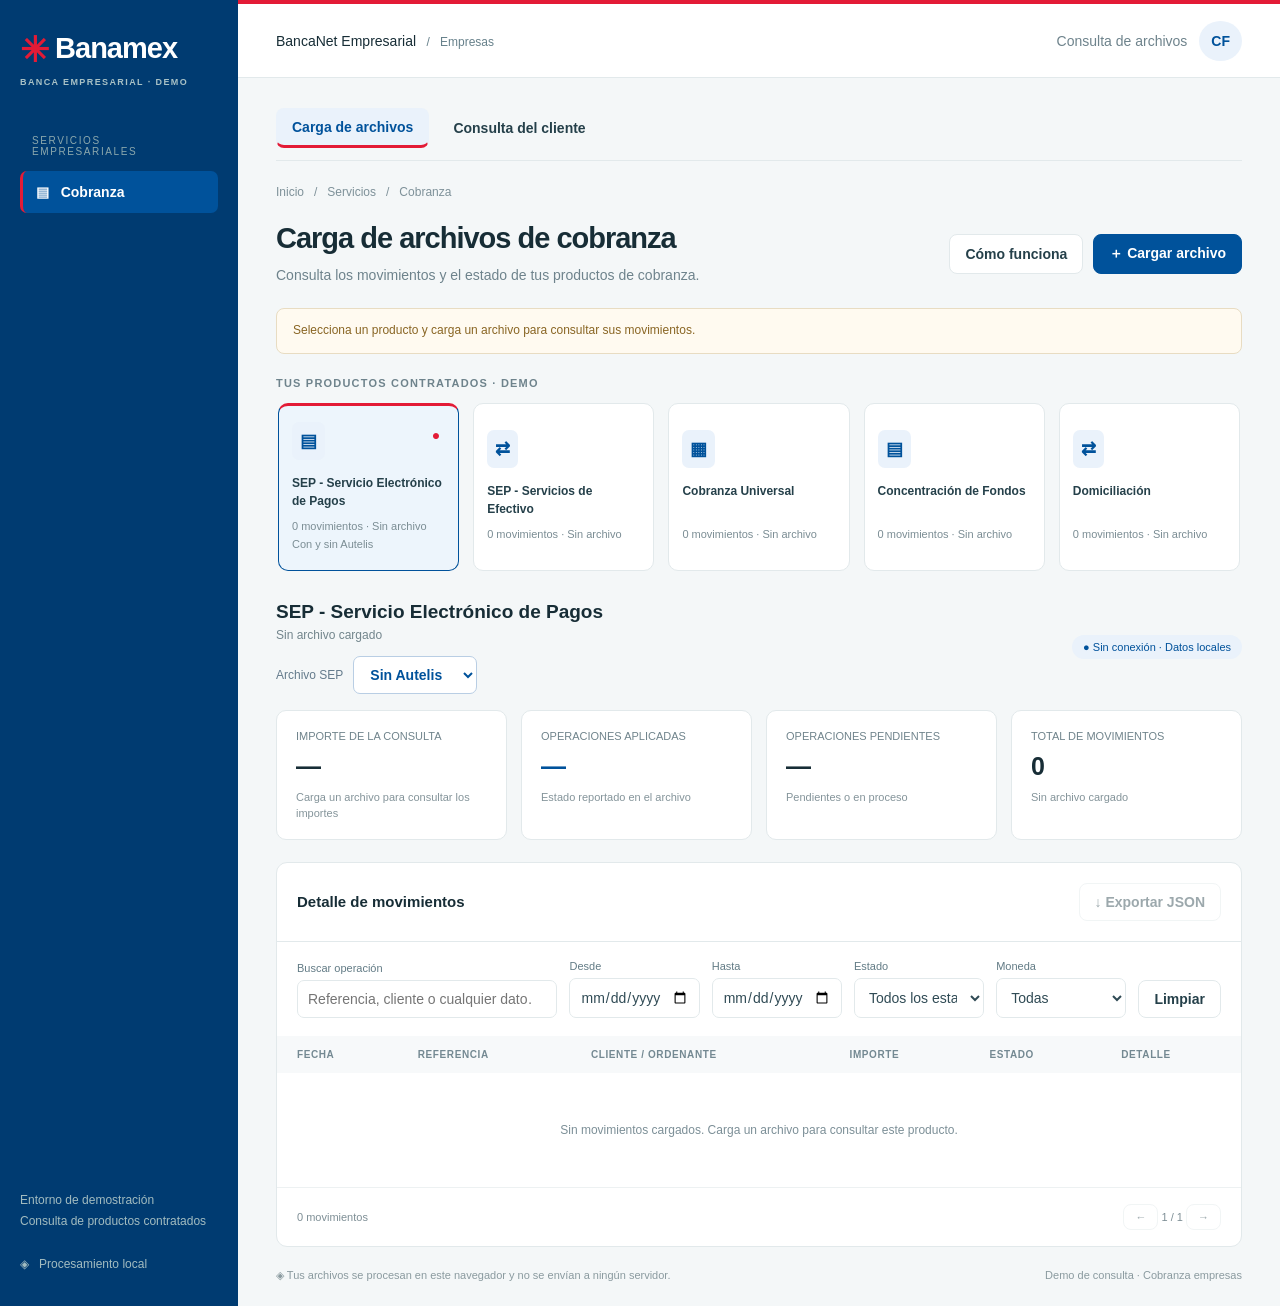
==== commit 2b415fb2: "Separa carga y consulta por cliente con totales globales sin datos ficticios" ====
--- a/index.html
+++ b/index.html
@@ -5,17 +5,19 @@
 :root{--brand-blue:#00529b;--brand-red:#e31b36;--brand-navy:#003b71;--green:var(--brand-blue)}.topbar{border-top:4px solid var(--brand-red)}.brand{font-size:29px;letter-spacing:-1px}.brand i{font-size:35px;vertical-align:middle}.navitem{border-left:3px solid var(--brand-red)}.products{display:grid;grid-template-columns:repeat(5,minmax(0,1fr));overflow:visible}.product{min-width:0;padding:16px 13px}.product strong{font-size:12px;line-height:1.5;min-height:36px}.product small{line-height:1.7}.product.active{border-top:3px solid var(--brand-red)}.variantfield{margin-top:14px;display:flex;align-items:center;gap:10px}.variantfield label{font-size:12px;color:#647b8c}.variantfield select{border:1px solid #b9cee4;border-radius:7px;padding:9px 12px;color:var(--brand-blue);background:white;font-weight:600}progress{width:100%;height:10px;accent-color:var(--brand-blue)}.indeterminate{opacity:.5}#importProgressArea{background:#f0f6fc;padding:4px 15px 15px;border-radius:8px}#source{max-width:700px;overflow-wrap:anywhere}.brand small{font-size:9px;letter-spacing:1.4px}@media(max-width:1250px){.products{grid-template-columns:repeat(3,minmax(0,1fr))}}@media(max-width:760px){.products{display:flex;overflow-x:auto}.product{min-width:210px}.brand{font-size:26px}}
 
 .cell-secondary{display:block;font-size:10px;font-weight:400;color:#6e838c;margin-top:6px;max-width:230px;white-space:normal;overflow-wrap:anywhere}.clientfilters{display:flex;gap:16px;align-items:end;padding:0 20px 18px;flex-wrap:wrap;border-bottom:1px solid var(--line)}.clientfilters .field{max-width:270px}.clientfilters p{max-width:400px;margin:0}#datasetWarning{margin-top:0}#tableHead th{white-space:nowrap}
+
+.viewtabs{display:flex;gap:8px;margin:0 0 24px;border-bottom:1px solid var(--line);padding-bottom:12px}.viewtabs button{background:transparent;border-color:transparent}.viewtabs button[aria-pressed="true"]{color:var(--brand-blue);background:#eaf2fb;border-bottom:3px solid var(--brand-red)}.client-select-panel{display:flex;align-items:end;gap:16px;background:white;border:1px solid var(--line);padding:20px;border-radius:10px;margin-top:24px;flex-wrap:wrap}.client-select-panel small{flex-basis:100%}.client-global-filters{padding:20px 0}.client-global{background:white;border:1px solid #bed2e8;border-top:4px solid var(--brand-blue);border-radius:12px;padding:24px}.global-title{display:flex;justify-content:space-between;align-items:center;gap:16px}.global-title small{font-size:10px;letter-spacing:1.3px;color:var(--brand-blue)}.global-title h2{font-size:20px;margin:9px 0}.global-amounts{display:flex;flex-wrap:wrap;gap:28px;margin:22px 0}.global-amounts small{display:block;font-size:10px;color:#6e838c;margin-bottom:7px}.global-amounts strong{font-size:30px;color:var(--brand-blue)}.global-counts{display:flex;gap:40px;padding-top:18px;border-top:1px solid var(--line)}.global-counts strong{font-size:24px;display:block}.global-counts span{display:block;font-size:12px;color:#6e838c;margin-top:4px}.client-product-grid{display:grid;grid-template-columns:repeat(3,minmax(0,1fr));gap:16px;margin:20px 0}.client-product{background:white;border:1px solid var(--line);border-radius:11px;padding:20px;display:flex;flex-direction:column;align-items:flex-start}.client-product h3{font-size:16px;line-height:1.5;margin:17px 0 6px}.client-product>p{font-size:12px;line-height:1.6}.include-product{font-size:11px;color:#627b85;display:flex;gap:8px;align-items:center;cursor:pointer}.include-product input{accent-color:var(--brand-blue)}.product-amounts{display:flex;flex-direction:column;gap:8px;margin:18px 0 22px}.product-amounts strong{font-size:19px;color:var(--brand-blue)}.client-product>button{margin-top:auto}#clientDetailSection{margin-top:25px}#clientView .heading{min-height:70px}@media(max-width:1100px){.client-product-grid{grid-template-columns:repeat(2,minmax(0,1fr))}}@media(max-width:760px){.client-product-grid{grid-template-columns:1fr}.global-title{display:block}.global-title button{margin-top:14px}.global-amounts strong{font-size:25px}.client-global{padding:18px}.viewtabs button{font-size:12px;padding:10px}}
 </style></head>
-<body><div class="shell"><aside><div class="brand"><i aria-hidden="true">✳</i> Banamex<small>BANCA EMPRESARIAL · DEMO</small></div><div class="navtitle">SERVICIOS EMPRESARIALES</div><div class="navitem">▤ &nbsp; Cobranza</div><div class="aside-note">Entorno de demostración<br>Consulta de productos contratados<br><br>◈ &nbsp; Procesamiento local</div></aside><div><header class="topbar"><div>BancaNet Empresarial <span>&nbsp; / &nbsp; Empresas</span></div><div class="profile"><div class="muted">Empresa de demostración</div><div class="avatar" aria-hidden="true">ED</div></div></header>
-<main><div class="breadcrumb">Inicio &nbsp; / &nbsp; Servicios &nbsp; / &nbsp; Cobranza</div><div class="heading"><div><h1>Tu cobranza, en perspectiva</h1><p class="muted">Consulta los movimientos y el estado de tus productos de cobranza.</p></div><div class="actions"><button id="helpBtn">Cómo funciona</button><button class="primary" id="openImport">＋ Cargar archivo</button></div></div>
-<div class="notice" id="notice" role="status">DEMO · Todos los movimientos visibles son ficticios. Carga un archivo para consultar tus operaciones.</div><div class="sectionlabel">TUS PRODUCTOS CONTRATADOS · DEMO</div><div class="products" id="products" aria-label="Seleccionar producto"></div>
+<body><div class="shell"><aside><div class="brand"><i aria-hidden="true">✳</i> Banamex<small>BANCA EMPRESARIAL · DEMO</small></div><div class="navtitle">SERVICIOS EMPRESARIALES</div><div class="navitem">▤ &nbsp; Cobranza</div><div class="aside-note">Entorno de demostración<br>Consulta de productos contratados<br><br>◈ &nbsp; Procesamiento local</div></aside><div><header class="topbar"><div>BancaNet Empresarial <span>&nbsp; / &nbsp; Empresas</span></div><div class="profile"><div class="muted">Consulta de archivos</div><div class="avatar" aria-hidden="true">CF</div></div></header>
+<main><div class="viewtabs" aria-label="Vistas de la aplicación"><button id="viewLoad" aria-pressed="true">Carga de archivos</button><button id="viewClient" aria-pressed="false">Consulta del cliente</button></div><section id="loadView" aria-label="Carga de archivos"><div class="breadcrumb">Inicio &nbsp; / &nbsp; Servicios &nbsp; / &nbsp; Cobranza</div><div class="heading"><div><h1>Carga de archivos de cobranza</h1><p class="muted">Consulta los movimientos y el estado de tus productos de cobranza.</p></div><div class="actions"><button id="helpBtn">Cómo funciona</button><button class="primary" id="openImport">＋ Cargar archivo</button></div></div>
+<div class="notice" id="notice" role="status">Selecciona un producto y carga un archivo para consultar sus movimientos.</div><div class="sectionlabel">TUS PRODUCTOS CONTRATADOS · DEMO</div><div class="products" id="products" aria-label="Seleccionar producto"></div>
 <div class="workspace"><div><h2 id="productTitle"></h2><p id="source"></p><div id="sourceVariantField" class="variantfield hidden"><label for="sourceVariant">Archivo SEP</label><select id="sourceVariant"></select></div></div><span class="localpill">● Sin conexión · Datos locales</span></div>
 <div class="metrics"><div class="metric"><small>IMPORTE DE LA CONSULTA</small><strong id="total">—</strong><span class="foot" id="totalFoot">Según los filtros seleccionados</span></div><div class="metric green"><small>OPERACIONES APLICADAS</small><strong id="applied">—</strong><span class="foot">Estado reportado en el archivo</span></div><div class="metric"><small>OPERACIONES PENDIENTES</small><strong id="pending">—</strong><span class="foot">Pendientes o en proceso</span></div><div class="metric"><small>TOTAL DE MOVIMIENTOS</small><strong id="count">—</strong><span class="foot" id="rejected">—</span></div></div>
 <div id="datasetWarning" class="notice hidden" role="status"></div><section class="panel" aria-label="Movimientos de cobranza"><div class="panelhead"><h3>Detalle de movimientos</h3><button id="exportBtn">↓ Exportar JSON</button></div><div class="filters"><div class="field search"><label for="search">Buscar operación</label><input id="search" placeholder="Referencia, cliente o cualquier dato…" type="search"></div><div class="field"><label for="from">Desde</label><input id="from" type="date"></div><div class="field"><label for="to">Hasta</label><input id="to" type="date"></div><div class="field"><label for="status">Estado</label><select id="status"><option value="">Todos los estados</option><option>Aplicado</option><option>Pendiente</option><option>Rechazado</option><option>Sin clasificar</option></select></div><div class="field"><label for="currency">Moneda</label><select id="currency"><option value="">Todas</option></select></div><button id="clearFilters" title="Limpiar filtros">Limpiar</button></div><div id="filterError" class="error hidden" role="alert"></div><div id="clientFilters" class="clientfilters hidden"><div class="field"><label for="clientId">Número de cliente (coincidencia exacta)</label><input id="clientId" placeholder="Todos los clientes · demo" inputmode="numeric"></div><div class="field"><label for="account">Cuenta (coincidencia exacta)</label><input id="account" placeholder="Todas las cuentas · demo"></div><p class="help">El archivo puede contener varios clientes. Filtra por número para emular su consulta de banca electrónica.</p></div><div class="tablewrap"><table><thead id="tableHead"><tr><th scope="col">Fecha</th><th scope="col">Referencia</th><th scope="col">Cliente / Ordenante</th><th scope="col" class="money">Importe</th><th scope="col">Estado</th><th scope="col">Detalle</th></tr></thead><tbody id="rows"></tbody></table></div><div class="pagination"><span id="pageInfo" aria-live="polite"></span><div><button id="prev" aria-label="Página anterior">←</button> <span id="pageNumber"></span> <button id="next" aria-label="Página siguiente">→</button></div></div></section>
-<div class="footer"><span>◈ Tus archivos se procesan en este navegador y no se envían a ningún servidor.</span><span>Demo de consulta · Cobranza empresas</span></div></main></div></div>
-<dialog id="importDialog" aria-labelledby="importTitle"><h2 id="importTitle">Cargar archivo de conciliación</h2><p class="muted">Asocia tu archivo a un producto. Podrás elegir la hoja, la fila de encabezados y las columnas que quieres consultar.</p><div class="mapping"><div class="field"><label for="targetProduct">Producto</label><select id="targetProduct"></select></div><div class="field hidden" id="targetVariantField"><label for="targetVariant">Variante SEP</label><select id="targetVariant"></select></div></div><label class="uploadarea" for="file">Selecciona Excel, JSON, CSV o ZIP<input id="file" type="file" accept=".xlsx,.xls,.json,.csv,.zip"></label><p class="help">El archivo reemplaza los movimientos del producto y variante seleccionados. Las filas incompletas se excluyen y se informa su cantidad. Los demás productos conservan sus datos. Hasta 800 MB por archivo (838,860,800 bytes), sin límite artificial de filas. La capacidad efectiva depende de la memoria del equipo y del tamaño descomprimido del Excel. Al cerrar o recargar, los archivos se descartan.</p><div id="importProgressArea" class="hidden" role="status" aria-live="polite"><p id="importProgress" class="help"></p><progress id="progressBar" max="100" value="0" aria-label="Avance de la carga"></progress></div><div id="importSetup" class="hidden"><div class="mapping"><div class="field"><label for="sheet">Hoja</label><select id="sheet"></select></div><div class="field"><label for="headerRow">Fila de encabezados</label><input id="headerRow" type="number" min="1" value="1"></div></div><div class="preview" id="preview"></div><p class="help">Confirma las columnas. Fecha e importe son obligatorios. Las columnas adicionales se conservan en el detalle. Moneda predeterminada cuando el archivo no la informa:</p><div class="field"><label for="defaultCurrency">Moneda predeterminada</label><select id="defaultCurrency"><option>MXN</option><option>USD</option><option>EUR</option></select></div><div class="mapping" id="mapping"></div></div><div id="importWarning" class="notice hidden" role="status"></div><div id="importError" class="error hidden" role="alert"></div><div class="dialogfoot"><button id="cancelImport">Cancelar</button><button id="confirmImport" class="primary" disabled>Ver operaciones</button></div></dialog>
+</section><section id="clientView" class="hidden" aria-label="Consulta del cliente"><div class="breadcrumb">Inicio &nbsp; / &nbsp; Banca electrónica &nbsp; / &nbsp; Mis productos</div><div class="heading"><div><h1 id="clientTitle">Consulta del cliente</h1><p class="muted" id="clientIdentity"></p></div><button id="clientRefresh">Actualizar clientes</button></div><div class="client-select-panel"><div class="field"><label for="clientLookup">Buscar cliente para la simulación</label><input id="clientLookup" type="search" placeholder="Número o nombre del cliente"></div><div class="field"><label for="clientPicker">Cliente</label><select id="clientPicker"><option value="">Selecciona un cliente</option></select></div><small id="clientMatches" class="muted"></small></div><div class="filters client-global-filters"><div class="field"><label for="clientFrom">Desde</label><input id="clientFrom" type="date"></div><div class="field"><label for="clientTo">Hasta</label><input id="clientTo" type="date"></div><div class="field"><label for="clientCurrency">Moneda</label><select id="clientCurrency"><option value="">Todas las monedas</option><option>MXN</option><option>USD</option></select></div><div class="field hidden" id="clientSepField"><label for="clientSepVariant">Archivo SEP para esta consulta</label><select id="clientSepVariant"></select></div></div><div class="client-global"><div class="global-title"><div><small>RESUMEN DE TUS PRODUCTOS</small><h2>Total global de operaciones</h2></div><button id="clientExportAll" disabled>↓ Exportar consulta global</button></div><div id="clientTotals" class="global-amounts"></div><div class="global-counts"><div><strong id="clientOperationCount">0</strong><span>Transacciones</span></div><div><strong id="clientProductCount">0</strong><span>Productos incluidos</span></div></div><p id="clientTotalsNote" class="help">Las monedas se totalizan por separado.</p></div><p id="clientSummaryMessage" class="help" role="status" aria-live="polite">Selecciona un cliente para consultar sus productos.</p><div id="clientProductCards" class="client-product-grid"></div><section id="clientDetailSection" class="panel hidden" aria-label="Operaciones del cliente"><div class="panelhead"><div><h3 id="clientDetailTitle"></h3><p id="clientDetailIdentity" class="help"></p></div><div class="actions"><button id="clientBack">Volver al resumen</button><button id="clientExportDetail" disabled>↓ Exportar movimientos</button></div></div><div class="filters"><div class="field search"><label for="clientSearch">Buscar en las operaciones de este cliente</label><input id="clientSearch" type="search" placeholder="Referencia, autorización o dato de la operación"></div><div class="field"><label for="clientStatus">Estado original</label><select id="clientStatus"><option value="">Todos los estados</option></select></div></div><div class="tablewrap"><table><thead><tr><th>Fecha / hora</th><th>Referencia / folio</th><th>Concepto</th><th class="money">Importe</th><th>Estado</th><th>Detalle</th></tr></thead><tbody id="clientRows"></tbody></table></div><div class="pagination"><span id="clientPageInfo" aria-live="polite"></span><div><button id="clientPrev" aria-label="Página anterior del cliente">←</button><button id="clientNext" aria-label="Página siguiente del cliente">→</button></div></div></section></section><div class="footer"><span>◈ Tus archivos se procesan en este navegador y no se envían a ningún servidor.</span><span>Demo de consulta · Cobranza empresas</span></div></main></div></div>
+<dialog id="importDialog" aria-labelledby="importTitle"><h2 id="importTitle">Cargar archivo de conciliación</h2><p class="muted">Asocia tu archivo a un producto. Podrás elegir la hoja, la fila de encabezados y las columnas que quieres consultar.</p><div class="mapping"><div class="field"><label for="targetProduct">Producto</label><select id="targetProduct"></select></div><div class="field hidden" id="targetVariantField"><label for="targetVariant">Variante SEP</label><select id="targetVariant"></select></div></div><label class="uploadarea" for="file">Selecciona Excel, JSON, CSV o ZIP<input id="file" type="file" accept=".xlsx,.xls,.json,.csv,.zip"></label><p class="help">El archivo reemplaza los movimientos del producto y variante seleccionados. Las filas incompletas se excluyen y se informa su cantidad. Los demás productos conservan sus datos. Hasta 800 MB por archivo (838,860,800 bytes), sin límite artificial de filas. La capacidad efectiva depende de la memoria del equipo y del tamaño descomprimido del Excel. Al cerrar o recargar, los archivos se descartan.</p><div id="importProgressArea" class="hidden" role="status" aria-live="polite"><p id="importProgress" class="help"></p><progress id="progressBar" max="100" value="0" aria-label="Avance de la carga"></progress></div><div id="importSetup" class="hidden"><div class="mapping"><div class="field"><label for="sheet">Hoja</label><select id="sheet"></select></div><div class="field"><label for="headerRow">Fila de encabezados</label><input id="headerRow" type="number" min="1" value="1"></div></div><div class="preview" id="preview"></div><p class="help">Confirma las columnas. Fecha e importe son obligatorios. Asigna Número de cliente para habilitar su consulta en la vista del cliente. Las columnas adicionales se conservan en el detalle. Moneda predeterminada cuando el archivo no la informa:</p><div class="field"><label for="defaultCurrency">Moneda predeterminada</label><select id="defaultCurrency"><option>MXN</option><option>USD</option><option>EUR</option></select></div><div class="mapping" id="mapping"></div></div><div id="importWarning" class="notice hidden" role="status"></div><div id="importError" class="error hidden" role="alert"></div><div class="dialogfoot"><button id="cancelImport">Cancelar</button><button id="confirmImport" class="primary" disabled>Ver operaciones</button></div></dialog>
 <dialog id="detailDialog" aria-labelledby="detailTitle"><h2 id="detailTitle">Detalle de la operación</h2><p id="detailSubtitle" class="muted"></p><div id="detailFields" class="detailgrid"></div><div class="dialogfoot"><button id="closeDetail">Cerrar</button></div></dialog>
-<dialog id="helpDialog" aria-labelledby="helpTitle"><h2 id="helpTitle">Tu consulta de cobranza</h2><p>1. Selecciona un producto contratado para consultar sus movimientos.</p><p>2. Usa <strong>Cargar archivo</strong> para abrir un Excel (.xlsx o .xls), JSON, CSV o ZIP local. Confirma la hoja y las columnas del archivo. En SEP, selecciona Con Autelis o Sin Autelis. Cada variante conserva su archivo por separado.</p><p>3. Filtra por fechas, estado, moneda o referencia. Abre <strong>Ver detalle</strong> para consultar todas las columnas originales.</p><p>4. Exporta el resultado filtrado a JSON para conservar la consulta.</p><p class="help">Los estados se muestran según el archivo; el demo no realiza conciliación automática. No hay autenticación real ni conexión a Teradata. No se guardan archivos entre sesiones.</p><div class="dialogfoot"><button id="resetDemo">Restablecer datos de ejemplo</button><button id="closeHelp" class="primary">Entendido</button></div></dialog>
+<dialog id="helpDialog" aria-labelledby="helpTitle"><h2 id="helpTitle">Tu consulta de cobranza</h2><p>1. Selecciona un producto contratado para consultar sus movimientos.</p><p>2. Usa <strong>Cargar archivo</strong> para abrir un Excel (.xlsx o .xls), JSON, CSV o ZIP local. Confirma la hoja y las columnas del archivo. En SEP, selecciona Con Autelis o Sin Autelis. Cada variante conserva su archivo por separado.</p><p>3. Filtra por fechas, estado, moneda o referencia. Abre <strong>Ver detalle</strong> para consultar todas las columnas originales.</p><p>4. Abre <strong>Consulta del cliente</strong>, selecciona el cliente y consulta sus productos, totales por moneda y detalle de sus operaciones. Puedes incluir varios productos en el total global.</p><p>5. Exporta el resultado filtrado a JSON para conservar la consulta.</p><p class="help">Los estados se muestran según el archivo; el demo no realiza conciliación automática. No hay autenticación real ni conexión a Teradata. No se guardan archivos entre sesiones.</p><div class="dialogfoot"><button id="closeHelp" class="primary">Entendido</button></div></dialog>
 <script id="workerSource" type="text/plain">/*! xlsx.js (C) 2013-present SheetJS -- http://sheetjs.com */
 var DO_NOT_EXPORT_CODEPAGE=true;var cptable={version:"1.15.0"};cptable[437]=function(){var e="\0\b\t\n\x0B\f\r @@ -143,7 +145,7 @@
 (function(root){
 'use strict';
 const clean=v=>String(v??'').normalize('NFD').replace(/[\u0300-\u036f]/g,'').toLowerCase().replace(/[^a-z0-9]/g,'');
-const aliases={date:['fecha','fechaoperacion','fechadeoperacion','fechatransaccion','fectransaccion','date'],reference:['referencia','referenciapago','referenciadepago','folio','reference','cvelineacapt','cvereferenciatxn','numtransaccion'],name:['cliente','nombre','ordenante','pagador','razonsocial','nombrecliente','nomclientecd','numcliente'],amount:['importe','monto','importeoperacion','imptransaccion','amount'],status:['estatus','estado','status','cveestatustxn'],currency:['moneda','divisa','currency','cvemonedasistema']};
+const aliases={clientId:['numcliente','numerocliente','numerodecliente','clienteid','idcliente','clientid'],date:['fecha','fechaoperacion','fechadeoperacion','fechatransaccion','fectransaccion','date'],reference:['referencia','referenciapago','referenciadepago','folio','reference','cvelineacapt','cvereferenciatxn','numtransaccion'],name:['cliente','nombre','ordenante','pagador','razonsocial','nombrecliente','nomclientecd','numcliente'],amount:['importe','monto','importeoperacion','imptransaccion','amount'],status:['estatus','estado','status','cveestatustxn'],currency:['moneda','divisa','currency','cvemonedasistema']};
 function suggest(headers){const result={};for(const [key,names] of Object.entries(aliases))result[key]=names.map(name=>headers.findIndex(h=>clean(h)===name)).find(index=>index>=0)??-1;return result;}
 function amount(value){if(typeof value==='number')return Number.isFinite(value)?value:null;let s=String(value??'').trim().replace(/MXN|USD|EUR|\$|\s/gi,'');if(!s)return null;let neg=s.startsWith('(')&&s.endsWith(')');s=s.replace(/[()]/g,'');if(s.includes(',')&&s.includes('.'))s=s.lastIndexOf(',')>s.lastIndexOf('.')?s.replace(/\./g,'').replace(',','.'):s.replace(/,/g,'');else if(s.includes(','))s=/,\d{1,2}$/.test(s)?s.replace(',','.'):s.replace(/,/g,'');if(!/^[+-]?\d+(\.\d+)?$/.test(s))return null;const n=Number(s)*(neg?-1:1);return Number.isFinite(n)?n:null;}
 function date(value){if(value instanceof Date&&!isNaN(value))return value.toISOString().slice(0,10);if(typeof value==='number'&&value>0&&value<100000)return new Date(Date.UTC(1899,11,30)+Math.floor(value)*86400000).toISOString().slice(0,10);const s=String(value??'').trim();let m=s.match(/^(\d{4})-(\d{2})-(\d{2})(?:[ T].*)?$/);if(m)return valid(+m[1],+m[2],+m[3]);m=s.match(/^(\d{1,2})[\/.-](\d{1,2})[\/.-](\d{4})(?:\s.*)?$/);return m?valid(+m[3],+m[2],+m[1]):'';}
@@ -153,7 +155,7 @@
 function currency(value){const code=String(value??'').trim().toUpperCase();return /^(0*1)$/.test(code)?'MXN':/^(0*5)$/.test(code)?'USD':code;}
 function normalizeOne(r,map,headers,defaultCurrency,includeRaw=true,bankMap=null){
  const get=k=>map[k]>=0?r[map[k]]:'';const rawStatus=String(get('status')??'').trim()||'Sin informar';const s=clean(rawStatus);const status=['conciliado','conciliada','aplicado','aplicada','exitoso','exitosa','pagado','pagada','liquidado'].includes(s)?'Aplicado':['pendiente','enproceso','porconciliar'].includes(s)?'Pendiente':['rechazado','rechazada','devuelto','devuelta','cancelado'].includes(s)?'Rechazado':'Sin clasificar';
- const currencyCode=String(get('currency')??'').trim().toUpperCase()||defaultCurrency;const row={date:date(get('date')),reference:String(get('reference')??''),name:String(get('name')??''),amount:amount(get('amount')),currency:currency(currencyCode),currencyCode,status,rawStatus};if(includeRaw)row.raw=headers.map((h,j)=>[String(h||'Columna '+(j+1)),String(r[j]??'')]);if(bankMap)for(const [key,index] of Object.entries(bankMap))row[key]=index>=0?String(r[index]??''):'';return row;
+ const currencyCode=String(get('currency')??'').trim().toUpperCase()||defaultCurrency;const row={date:date(get('date')),reference:String(get('reference')??''),name:String(get('name')??''),amount:amount(get('amount')),currency:currency(currencyCode),currencyCode,status,rawStatus};if(includeRaw)row.raw=headers.map((h,j)=>[String(h||'Columna '+(j+1)),String(r[j]??'')]);if(bankMap)for(const [key,index] of Object.entries(bankMap))row[key]=index>=0?String(r[index]??''):'';if(map.clientId>=0)row.clientId=String(get('clientId')??'').trim();else row.clientId=String(row.clientId||'').trim();return row;
 }
 function normalize(rows,map,headers,defaultCurrency){return rows.filter(r=>r.some(v=>v!==''&&v!=null)).map((r,i)=>({id:i+1,...normalizeOne(r,map,headers,defaultCurrency)}));}
 root.ReconCore={clean,suggest,amount,date,currency,normalize,normalizeOne,profile,bankFields};
@@ -228,7 +230,7 @@
 /* Se ejecuta dentro de un Web Worker local; nunca accede a la red. */
 'use strict';
 const MAX_FILE_BYTES=800*1024*1024;
-let sourceFile=null,kind='',workbook=null,jsonRows=null,headers=[],matrix=null,records=[],mapping=null,defaultCurrency='MXN',csv=null,csvHeader=0,dataProfile='',columnMap=null;
+let sourceFile=null,kind='',workbook=null,jsonRows=null,headers=[],matrix=null,records=[],mapping=null,defaultCurrency='MXN',csv=null,csvHeader=0,dataProfile='',columnMap=null,clientGroups=new Map();
 const scalar=v=>v&&typeof v==='object'?JSON.stringify(v):v??'';
 function validateFile(file){if(!file||file.size>MAX_FILE_BYTES)throw Error('El archivo supera el límite de 800 MB (838,860,800 bytes).');if(!/\.(xlsx|xls|json|csv|zip)$/i.test(file.name))throw Error('Selecciona un archivo Excel, JSON, CSV o ZIP.');}
 function progress(message,percent){self.postMessage({progress:true,message,percent});}
@@ -275,7 +277,7 @@
 function getRaw(index){return kind==='csv'?csv.row(index+csvHeader+1):kind==='json'?headers.map(h=>scalar(jsonRows[index][h])):matrix[index];}
 function original(index){const row=getRaw(index);return headers.map((h,j)=>[h,String(row[j]??'')]);}
 async function open(file){
- validateFile(file);records=[];matrix=null;workbook=null;jsonRows=null;csv=null;dataProfile='';columnMap=null;
+ validateFile(file);records=[];clientGroups=new Map();matrix=null;workbook=null;jsonRows=null;csv=null;dataProfile='';columnMap=null;
  if(/\.zip$/i.test(file.name)){progress('Abriendo ZIP local…',null);file=await ReconFiles.unzip(file);validateFile(file);}
  sourceFile=file;kind=/\.json$/i.test(file.name)?'json':/\.csv$/i.test(file.name)?'csv':'excel';
  if(kind==='csv'){csv=await new ReconFiles.CSVIndex().read(file,progress);headers=csv.row(0);dataProfile=ReconCore.profile(headers);return {kind,sheets:['Movimientos CSV'],fileName:file.name,profile:dataProfile,encoding:csv.encoding,warning:csv.warning};}
@@ -298,32 +300,36 @@
  if(!matrix.length)throw Error('No hay movimientos después de la fila de encabezados.');return {headers,preview:matrix.slice(0,3),count:matrix.length};
 }
 async function commit(map,currency){
- mapping=map;defaultCurrency=currency;records=[];dataProfile=ReconCore.profile(headers);columnMap=dataProfile?ReconCore.bankFields(headers):null;const currencies=new Set(),statuses=new Set();let badDate=0,badAmount=0,excluded=csv?.excluded||0;const length=kind==='csv'?csv.count-csvHeader-1:kind==='json'?jsonRows.length:matrix.length;
+ mapping=map;defaultCurrency=currency;records=[];clientGroups=new Map();dataProfile=ReconCore.profile(headers);columnMap=ReconCore.bankFields(headers);const currencies=new Set(),statuses=new Set();let badDate=0,badAmount=0,excluded=csv?.excluded||0;const length=kind==='csv'?csv.count-csvHeader-1:kind==='json'?jsonRows.length:matrix.length;
  for(let i=0;i<length;i++){
   let raw=getRaw(i);if(kind==='excel'&&workbook.date1904&&typeof raw[map.date]==='number'){raw=raw.slice();raw[map.date]+=1462;}
   if(!raw.some(v=>v!==''&&v!=null))continue;if(kind==='csv'&&raw.length!==headers.length){excluded++;continue;}
   const record=ReconCore.normalizeOne(raw,map,headers,currency,false,columnMap);record.id=i+1;records.push(record);currencies.add(record.currency);statuses.add(record.rawStatus);if(!record.date)badDate++;if(record.amount===null)badAmount++;
+  if(record.clientId){let group=clientGroups.get(record.clientId);if(!group){group={id:record.clientId,name:record.name!==record.clientId?record.name:'',indices:[]};clientGroups.set(record.clientId,group);}group.indices.push(records.length-1);}
   if(i%10000===0){progress('Preparando consulta · '+i.toLocaleString('es-MX')+' movimientos',Math.round(i/length*100));await new Promise(resolve=>setTimeout(resolve,0));}
  }
  if(!records.length)throw Error('No se encontraron movimientos completos.');sourceFile=null;return {count:records.length,currencies:[...currencies].sort(),rawStatuses:[...statuses].sort(),profile:dataProfile,excluded,warning:excluded?(excluded===1?'Se excluyó 1 fila incompleta. ':'Se excluyeron '+excluded.toLocaleString('es-MX')+' filas incompletas. ')+(csv?.excluded?'El archivo de origen termina truncado.':'Las filas con una cantidad de columnas distinta al encabezado se omitieron de la consulta.'):'',badDate,badAmount};
 }
 function matches(row,filter){return (!filter.from||row.date&&row.date>=filter.from)&&(!filter.to||row.date&&row.date<=filter.to)&&(!filter.status||(filter.status.startsWith('code:')?row.rawStatus===filter.status.slice(5):row.status===filter.status))&&(!filter.currency||row.currency===filter.currency)&&(!filter.clientId||row.clientId===filter.clientId)&&(!filter.account||row.account===filter.account)&&(!filter.q||ReconCore.clean(original(row.id-1).flat().join(' ')).includes(filter.q));}
-function query(filter,page=1,pageSize=10){
+function query(filter,page=1,pageSize=10,candidates=records){
  const totals=new Map(),counts={applied:0,pending:0,rejected:0,unknown:0,missing:0};let count=0;const items=[];const start=(page-1)*pageSize;let last=[];
- for(const row of records){if(!matches(row,filter))continue;if(row.amount!==null)totals.set(row.currency,(totals.get(row.currency)||0)+Math.round(row.amount*100));else counts.missing++;
+ for(const row of candidates){if(!matches(row,filter))continue;if(row.amount!==null)totals.set(row.currency,(totals.get(row.currency)||0)+Math.round(row.amount*100));else counts.missing++;
   if(row.status==='Aplicado')counts.applied++;else if(row.status==='Pendiente')counts.pending++;else if(row.status==='Rechazado')counts.rejected++;else counts.unknown++;
   if(count>=start&&items.length<pageSize)items.push(row);if(count%pageSize===0)last=[];last.push(row);count++;
  }
  const pages=Math.max(1,Math.ceil(count/pageSize));return {count,counts,totals:[...totals],page:Math.min(page,pages),pages,items:page>pages?last:items};
 }
 function detail(id){const record=records.find(r=>r.id===id);return record?{...record,raw:original(id-1)}:null;}
-function exportJSON(filter,meta){const parts=[JSON.stringify(meta).slice(0,-1)+',"movimientos":['];let first=true,chunk=[];for(const row of records){if(!matches(row,filter))continue;chunk.push((first?'':',')+JSON.stringify({fecha:row.date,referencia:row.reference,cliente:row.name,importe:row.amount,moneda:row.currency,estado:row.rawStatus,datosOriginales:original(row.id-1)}));first=false;if(chunk.length===500){parts.push(chunk.join(''));chunk=[];}}parts.push(chunk.join(''),']}');return new Blob(parts,{type:'application/json;charset=utf-8'});}
-self.onmessage=async({data})=>{try{let result;switch(data.action){case 'open':result=await open(data.file);break;case 'prepare':result=await prepare(data.sheet,data.headerRow);break;case 'commit':result=await commit(data.map,data.currency);break;case 'query':result=query(data.filter,data.page);break;case 'detail':result=detail(data.rowId);break;case 'export':result=exportJSON(data.filter,data.meta);break;default:throw Error('Acción desconocida.');}self.postMessage({id:data.id,result});}catch(error){self.postMessage({id:data.id,error:error.message+' Si el navegador agota la memoria, divide el archivo o usa JSON.'});}};
+function exportJSON(filter,meta,candidates=records){const parts=[JSON.stringify(meta).slice(0,-1)+',"movimientos":['];let first=true,chunk=[];for(const row of candidates){if(!matches(row,filter))continue;chunk.push((first?'':',')+JSON.stringify({fecha:row.date,referencia:row.reference,cliente:row.name,numeroCliente:row.clientId||'',importe:row.amount,moneda:row.currency,estado:row.rawStatus,datosOriginales:original(row.id-1)}));first=false;if(chunk.length===500){parts.push(chunk.join(''));chunk=[];}}parts.push(chunk.join(''),']}');return new Blob(parts,{type:'application/json;charset=utf-8'});}
+function clientRows(id){if(typeof id!=='string'||!id.trim())throw Error('Selecciona un cliente para consultar sus operaciones.');return (clientGroups.get(id)?.indices||[]).map(index=>records[index]);}
+function clientQuery(id,filter={},page=1){return query({...filter,clientId:id},page,10,clientRows(id));}
+function clientDetail(id,rowId){const row=clientRows(id).find(r=>r.id===rowId);return row?{...row,raw:original(row.id-1)}:null;}
+self.onmessage=async({data})=>{try{let result;switch(data.action){case 'open':result=await open(data.file);break;case 'prepare':result=await prepare(data.sheet,data.headerRow);break;case 'commit':result=await commit(data.map,data.currency);break;case 'query':result=query(data.filter,data.page);break;case 'detail':result=detail(data.rowId);break;case 'export':result=exportJSON(data.filter,data.meta);break;case 'clients':result=[...clientGroups.values()].map(g=>({id:g.id,name:g.name,count:g.indices.length}));break;case 'clientQuery':result=clientQuery(data.clientId,data.filter,data.page);break;case 'clientDetail':result=clientDetail(data.clientId,data.rowId);break;case 'clientExport':result=exportJSON({...data.filter,clientId:data.clientId},{...data.meta,numeroCliente:data.clientId},clientRows(data.clientId));break;default:throw Error('Acción desconocida.');}self.postMessage({id:data.id,result});}catch(error){self.postMessage({id:data.id,error:error.message+' Si el navegador agota la memoria, divide el archivo o usa JSON.'});}};
 </script><script>/* Normalización compartida por la interfaz y las pruebas. */
 (function(root){
 'use strict';
 const clean=v=>String(v??'').normalize('NFD').replace(/[\u0300-\u036f]/g,'').toLowerCase().replace(/[^a-z0-9]/g,'');
-const aliases={date:['fecha','fechaoperacion','fechadeoperacion','fechatransaccion','fectransaccion','date'],reference:['referencia','referenciapago','referenciadepago','folio','reference','cvelineacapt','cvereferenciatxn','numtransaccion'],name:['cliente','nombre','ordenante','pagador','razonsocial','nombrecliente','nomclientecd','numcliente'],amount:['importe','monto','importeoperacion','imptransaccion','amount'],status:['estatus','estado','status','cveestatustxn'],currency:['moneda','divisa','currency','cvemonedasistema']};
+const aliases={clientId:['numcliente','numerocliente','numerodecliente','clienteid','idcliente','clientid'],date:['fecha','fechaoperacion','fechadeoperacion','fechatransaccion','fectransaccion','date'],reference:['referencia','referenciapago','referenciadepago','folio','reference','cvelineacapt','cvereferenciatxn','numtransaccion'],name:['cliente','nombre','ordenante','pagador','razonsocial','nombrecliente','nomclientecd','numcliente'],amount:['importe','monto','importeoperacion','imptransaccion','amount'],status:['estatus','estado','status','cveestatustxn'],currency:['moneda','divisa','currency','cvemonedasistema']};
 function suggest(headers){const result={};for(const [key,names] of Object.entries(aliases))result[key]=names.map(name=>headers.findIndex(h=>clean(h)===name)).find(index=>index>=0)??-1;return result;}
 function amount(value){if(typeof value==='number')return Number.isFinite(value)?value:null;let s=String(value??'').trim().replace(/MXN|USD|EUR|\$|\s/gi,'');if(!s)return null;let neg=s.startsWith('(')&&s.endsWith(')');s=s.replace(/[()]/g,'');if(s.includes(',')&&s.includes('.'))s=s.lastIndexOf(',')>s.lastIndexOf('.')?s.replace(/\./g,'').replace(',','.'):s.replace(/,/g,'');else if(s.includes(','))s=/,\d{1,2}$/.test(s)?s.replace(',','.'):s.replace(/,/g,'');if(!/^[+-]?\d+(\.\d+)?$/.test(s))return null;const n=Number(s)*(neg?-1:1);return Number.isFinite(n)?n:null;}
 function date(value){if(value instanceof Date&&!isNaN(value))return value.toISOString().slice(0,10);if(typeof value==='number'&&value>0&&value<100000)return new Date(Date.UTC(1899,11,30)+Math.floor(value)*86400000).toISOString().slice(0,10);const s=String(value??'').trim();let m=s.match(/^(\d{4})-(\d{2})-(\d{2})(?:[ T].*)?$/);if(m)return valid(+m[1],+m[2],+m[3]);m=s.match(/^(\d{1,2})[\/.-](\d{1,2})[\/.-](\d{4})(?:\s.*)?$/);return m?valid(+m[3],+m[2],+m[1]):'';}
@@ -333,7 +339,7 @@
 function currency(value){const code=String(value??'').trim().toUpperCase();return /^(0*1)$/.test(code)?'MXN':/^(0*5)$/.test(code)?'USD':code;}
 function normalizeOne(r,map,headers,defaultCurrency,includeRaw=true,bankMap=null){
  const get=k=>map[k]>=0?r[map[k]]:'';const rawStatus=String(get('status')??'').trim()||'Sin informar';const s=clean(rawStatus);const status=['conciliado','conciliada','aplicado','aplicada','exitoso','exitosa','pagado','pagada','liquidado'].includes(s)?'Aplicado':['pendiente','enproceso','porconciliar'].includes(s)?'Pendiente':['rechazado','rechazada','devuelto','devuelta','cancelado'].includes(s)?'Rechazado':'Sin clasificar';
- const currencyCode=String(get('currency')??'').trim().toUpperCase()||defaultCurrency;const row={date:date(get('date')),reference:String(get('reference')??''),name:String(get('name')??''),amount:amount(get('amount')),currency:currency(currencyCode),currencyCode,status,rawStatus};if(includeRaw)row.raw=headers.map((h,j)=>[String(h||'Columna '+(j+1)),String(r[j]??'')]);if(bankMap)for(const [key,index] of Object.entries(bankMap))row[key]=index>=0?String(r[index]??''):'';return row;
+ const currencyCode=String(get('currency')??'').trim().toUpperCase()||defaultCurrency;const row={date:date(get('date')),reference:String(get('reference')??''),name:String(get('name')??''),amount:amount(get('amount')),currency:currency(currencyCode),currencyCode,status,rawStatus};if(includeRaw)row.raw=headers.map((h,j)=>[String(h||'Columna '+(j+1)),String(r[j]??'')]);if(bankMap)for(const [key,index] of Object.entries(bankMap))row[key]=index>=0?String(r[index]??''):'';if(map.clientId>=0)row.clientId=String(get('clientId')??'').trim();else row.clientId=String(row.clientId||'').trim();return row;
 }
 function normalize(rows,map,headers,defaultCurrency){return rows.filter(r=>r.some(v=>v!==''&&v!=null)).map((r,i)=>({id:i+1,...normalizeOne(r,map,headers,defaultCurrency)}));}
 root.ReconCore={clean,suggest,amount,date,currency,normalize,normalizeOne,profile,bankFields};
@@ -343,7 +349,7 @@
 const escapeHTML=v=>String(v??'').replace(/[&<>"']/g,c=>({'&':'&amp;','<':'&lt;','>':'&gt;','"':'&quot;',"'":'&#39;'}[c]));
 const money=(n,c)=>{try{return new Intl.NumberFormat('es-MX',{style:'currency',currency:c}).format(n)+' '+c;}catch{return new Intl.NumberFormat('es-MX',{minimumFractionDigits:2,maximumFractionDigits:2}).format(n)+' · Moneda código '+c;}};
 const dateLabel=s=>s?s.slice(8,10)+'/'+s.slice(5,7)+'/'+s.slice(0,4):'Sin fecha válida';
-const labels={date:'Fecha *',reference:'Referencia',name:'Cliente / Ordenante',amount:'Importe *',status:'Estado',currency:'Moneda'};
+const labels={clientId:'Número de cliente',date:'Fecha *',reference:'Referencia',name:'Cliente / Ordenante',amount:'Importe *',status:'Estado',currency:'Moneda'};
 let products=[],selected=0,page=1,filtered=[],book=null,pendingFile='',headers=[],importToken=0,importing=false,importWorker=null,renderToken=0;
 const pageSize=10;
 const MAX_FILE_BYTES=800*1024*1024;
@@ -362,17 +368,16 @@
  worker.request=(action,args={})=>new Promise((resolve,reject)=>{const id=++sequence;pending.set(id,{resolve,reject});worker.postMessage({id,action,...args});});
  worker.dispose=()=>{worker.terminate();for(const request of pending.values())request.reject(Error('Carga cancelada.'));pending.clear();};return worker;
 }
-function makeDemo(){
+function initializeProducts(){
  products.forEach(p=>p.variants.forEach(v=>v.worker?.dispose()));
- const names=['Comercial del Centro','Distribuidora Horizonte','Servicios del Bajío','Grupo Altavista','Insumos del Norte','Soluciones del Pacífico'];
- products=catalog.map((name,p)=>({name,activeVariant:0,variants:(p===0?['Sin Autelis','Con Autelis']:['Archivo de conciliación']).map((variant,v)=>({variant,source:'Datos ficticios de demostración',demo:true,rows:Array.from({length:27-p*3-v*2},(_,i)=>{const statuses=['Aplicado','Aplicado','Pendiente','Aplicado','Rechazado'];const row={id:i+1,date:'2026-10-'+String(28-i%24).padStart(2,'0'),reference:(p+1)+'024'+String(85300+i+v*100),name:names[(i+p)%names.length],amount:Math.round((1750+i*827.45+p*953+v*400)*100)/100,currency:'MXN',status:statuses[(i+p)%5],rawStatus:statuses[(i+p)%5]};row.raw=[['Fecha',row.date],['Referencia',row.reference],['Cliente',row.name],['Importe',String(row.amount)],['Moneda',row.currency],['Estado',row.status],['Convenio','DEMO-'+(700+p)]];return row;})}))})); selected=0;renderProducts();resetFilters();
+ products=catalog.map((name,p)=>({name,activeVariant:0,variants:(p===0?['Sin Autelis','Con Autelis']:['Archivo de conciliación']).map(variant=>({variant,source:'Sin archivo cargado',worker:null,count:0,currencies:[]}))}));selected=0;renderProducts();resetFilters();
 }
 function renderProducts(){
- $('products').innerHTML=products.map((p,i)=>{const d=current(p);return '<button class="product '+(i===selected?'active':'')+'" aria-pressed="'+(i===selected)+'" data-product="'+i+'"><span class="icon" aria-hidden="true">'+['▤','⇄','▦'][i%3]+'</span>'+(i===selected?'<span class="dot" aria-hidden="true">●</span>':'')+'<strong>'+escapeHTML(p.name)+'</strong><small>'+(d.count??d.rows.length).toLocaleString('es-MX')+' movimientos · '+(d.demo?'Ejemplo ficticio':'Archivo local')+(p.variants.length>1?'<br>Con y sin Autelis':'')+'</small></button>';}).join('');
+ $('products').innerHTML=products.map((p,i)=>{const d=current(p);return '<button class="product '+(i===selected?'active':'')+'" aria-pressed="'+(i===selected)+'" data-product="'+i+'"><span class="icon" aria-hidden="true">'+['▤','⇄','▦'][i%3]+'</span>'+(i===selected?'<span class="dot" aria-hidden="true">●</span>':'')+'<strong>'+escapeHTML(p.name)+'</strong><small>'+d.count.toLocaleString('es-MX')+' movimientos · '+(d.worker?'Archivo local':'Sin archivo')+(p.variants.length>1?'<br>Con y sin Autelis':'')+'</small></button>';}).join('');
  $('targetProduct').innerHTML=products.map((p,i)=>'<option value="'+i+'">'+escapeHTML(p.name)+'</option>').join('');$('targetProduct').value=selected;
  $('productTitle').textContent=products[selected].name;$('source').textContent=current().source;
  $('sourceVariant').innerHTML=products[selected].variants.map((v,i)=>'<option value="'+i+'">'+escapeHTML(v.variant)+'</option>').join('');$('sourceVariant').value=products[selected].activeVariant;$('sourceVariantField').classList.toggle('hidden',products[selected].variants.length===1);
- const currencies=current().currencies||[...new Set(current().rows.map(r=>r.currency))].sort();$('currency').innerHTML='<option value="">Todas</option>'+currencies.map(c=>'<option>'+escapeHTML(c)+'</option>').join('');updateTargetVariant();
+ const currencies=current().currencies;$('currency').innerHTML='<option value="">Todas</option>'+currencies.map(c=>'<option>'+escapeHTML(c)+'</option>').join('');updateTargetVariant();
  const p=current();$('status').innerHTML='<option value="">Todos los estados</option><option>Aplicado</option><option>Pendiente</option><option>Rechazado</option><option>Sin clasificar</option>'+(p.rawStatuses||[]).map(s=>'<option value="code:'+escapeHTML(s)+'">Valor original: '+escapeHTML(s)+'</option>').join('');$('clientFilters').classList.toggle('hidden',!p.profile);bankTableHead(p.profile);$('datasetWarning').textContent=p.warning||'';$('datasetWarning').classList.toggle('hidden',!p.warning);
 }
 function updateTargetVariant(){const p=products[Number($('targetProduct').value)];$('targetVariant').innerHTML=p.variants.map((v,i)=>'<option value="'+i+'">'+escapeHTML(v.variant)+'</option>').join('');$('targetVariant').value=p.activeVariant||0;$('targetVariantField').classList.toggle('hidden',p.variants.length===1);}
@@ -382,16 +387,11 @@
  const q=ReconCore.clean($('search').value),from=$('from').value,to=$('to').value,state=$('status').value,currency=$('currency').value;
  const invalid=from&&to&&from>to;$('filterError').classList.toggle('hidden',!invalid);$('filterError').textContent=invalid?'La fecha inicial debe ser anterior o igual a la fecha final.':'';
  if(current().worker){renderRemote(token,invalid);return;}
- filtered=invalid?[]:current().rows.filter(r=>(!q||ReconCore.clean(r.raw.flat().join(' ')).includes(q))&&(!from||r.date&&r.date>=from)&&(!to||r.date&&r.date<=to)&&(!state||r.status===state)&&(!currency||r.currency===currency));
- const totals=new Map();filtered.forEach(r=>{if(r.amount!==null)totals.set(r.currency,(totals.get(r.currency)||0)+Math.round(r.amount*100));});
- $('total').textContent=totals.size===1?money([...totals.values()][0]/100,[...totals.keys()][0]):totals.size>1?'Varias monedas':'—';
- const missing=filtered.filter(r=>r.amount===null).length;$('totalFoot').textContent=(totals.size>1?[...totals].map(([c,n])=>money(n/100,c)).join(' · '):'Según los filtros seleccionados')+(missing?' · '+missing+' importes sin valor válido':'');
- $('applied').textContent=filtered.filter(r=>r.status==='Aplicado').length.toLocaleString('es-MX');$('pending').textContent=filtered.filter(r=>r.status==='Pendiente').length.toLocaleString('es-MX');$('count').textContent=filtered.length.toLocaleString('es-MX');
- $('rejected').textContent=filtered.filter(r=>r.status==='Rechazado').length+' rechazados · '+filtered.filter(r=>r.status==='Sin clasificar').length+' sin clasificar';
- const pages=Math.max(1,Math.ceil(filtered.length/pageSize));page=Math.min(page,pages);const start=(page-1)*pageSize;
- $('rows').innerHTML=filtered.slice(start,start+pageSize).map(r=>'<tr><td>'+dateLabel(r.date)+'</td><td class="ref">'+escapeHTML(r.reference||'Sin referencia')+'</td><td>'+escapeHTML(r.name||'No informado')+'</td><td class="money">'+escapeHTML(r.amount===null?'Importe no válido':money(r.amount,r.currency))+'</td><td><span class="badge '+r.status.toLowerCase().replace(' ','-')+'">'+r.status+'</span></td><td><button class="detailbtn" data-detail="'+r.id+'" aria-label="Ver detalle de '+escapeHTML(r.reference||r.id)+'">Ver detalle ↗</button></td></tr>').join('')||'<tr><td colspan="6" class="empty">No hay movimientos para esta consulta. Cambia los filtros o carga un archivo para este producto.</td></tr>';
- $('pageInfo').textContent=filtered.length?'Mostrando '+(start+1)+'–'+Math.min(start+pageSize,filtered.length)+' de '+filtered.length+' movimientos':'0 movimientos';$('pageNumber').textContent=page+' / '+pages;$('prev').disabled=page<=1;$('next').disabled=page>=pages;$('exportBtn').disabled=!filtered.length;
- const p=current();$('notice').textContent=p.demo?'DEMO · Todos los movimientos de este producto son ficticios. Carga un archivo para consultar tus operaciones.':'ARCHIVO LOCAL · '+p.source+' · Los estados provienen del archivo; el demo no realiza conciliación automática.';
+ filtered=[];page=1;
+ $('total').textContent='—';$('totalFoot').textContent='Carga un archivo para consultar los importes';$('applied').textContent='—';$('pending').textContent='—';$('count').textContent='0';$('rejected').textContent='Sin archivo cargado';
+ $('rows').innerHTML='<tr><td colspan="6" class="empty">Sin movimientos cargados. Carga un archivo para consultar este producto.</td></tr>';
+ $('pageInfo').textContent='0 movimientos';$('pageNumber').textContent='1 / 1';$('prev').disabled=true;$('next').disabled=true;$('exportBtn').disabled=true;
+ $('notice').textContent='Selecciona un producto y carga un archivo para consultar sus movimientos.';
 }
 const getFilter=()=>({q:ReconCore.clean($('search').value),from:$('from').value,to:$('to').value,status:$('status').value,currency:$('currency').value,clientId:$('clientId').value.trim(),account:$('account').value.trim()});
 async function renderRemote(token,invalid){
@@ -428,23 +428,23 @@
  clearError();if(!book||importing||!importWorker)return;
  const map=Object.fromEntries(Object.keys(labels).map(k=>[k,Number($('map-'+k).value)]));
  if(map.date<0||map.amount<0){showError('Selecciona las columnas de fecha e importe para continuar.');return;}
- const columns=Object.values(map).filter(v=>v>=0);if(new Set(columns).size!==columns.length){showError('Cada campo debe usar una columna diferente.');return;}
+ const columns=Object.entries(map).filter(([key,value])=>key!=='clientId'&&value>=0).map(([,value])=>value);if(new Set(columns).size!==columns.length||(map.clientId>=0&&Object.entries(map).some(([key,value])=>!['name','clientId'].includes(key)&&value===map.clientId))){showError('Cada campo debe usar una columna diferente.');return;}
  const target=Number($('targetProduct').value),variant=Number($('targetVariant').value),token=importToken,worker=importWorker;
  importing=true;$('confirmImport').disabled=true;
  try{const result=await worker.request('commit',{map,currency:$('defaultCurrency').value});if(token!==importToken)return;
  const p=products[target],old=p.variants[variant];old.worker?.dispose();
- p.variants[variant]={variant:old.variant,worker,rows:[],count:result.count,currencies:result.currencies,rawStatuses:result.rawStatuses,profile:result.profile,warning:result.warning,demo:false,source:pendingFile+' · '+$('sheet').value+(result.badDate||result.badAmount?' · Revisar: '+result.badDate+' fechas y '+result.badAmount+' importes sin valor válido':'')};p.activeVariant=variant;selected=target;importWorker=null;$('importDialog').close();renderProducts();resetFilters();
+ p.variants[variant]={variant:old.variant,worker,count:result.count,currencies:result.currencies,rawStatuses:result.rawStatuses,profile:result.profile,warning:result.warning,source:pendingFile+' · '+$('sheet').value+(result.badDate||result.badAmount?' · Revisar: '+result.badDate+' fechas y '+result.badAmount+' importes sin valor válido':'')};p.activeVariant=variant;selected=target;globalThis.clientFilesChanged?.();importWorker=null;$('importDialog').close();renderProducts();resetFilters();
  }catch(e){if(token===importToken){showError(e.message);$('confirmImport').disabled=false;}}
  finally{if(token===importToken)importing=false;}
 }
 async function detail(id){
- const p=current(),name=displayName(),token=renderToken;
- try{const row=p.worker?await p.worker.request('detail',{rowId:id}):p.rows.find(r=>r.id===id);if(!row||token!==renderToken)return;$('detailSubtitle').textContent=name+' · '+(row.reference||'Sin referencia');$('detailFields').innerHTML=row.raw.map(([k,v])=>'<div><small>'+escapeHTML(k)+'</small>'+escapeHTML(v||'—')+'</div>').join('');$('detailDialog').showModal();}catch(e){$('notice').textContent=e.message;}
+ const p=current(),name=displayName(),token=renderToken;if(!p.worker)return;
+ try{const row=await p.worker.request('detail',{rowId:id});if(!row||token!==renderToken)return;$('detailSubtitle').textContent=name+' · '+(row.reference||'Sin referencia');$('detailFields').innerHTML=row.raw.map(([k,v])=>'<div><small>'+escapeHTML(k)+'</small>'+escapeHTML(v||'—')+'</div>').join('');$('detailDialog').showModal();}catch(e){$('notice').textContent=e.message;}
 }
 async function download(){
- const p=current(),name=displayName();$('exportBtn').disabled=true;
- try{const meta={producto:products[selected].name,variante:p.variant,origen:p.source,advertencia:p.warning||'',datosFicticios:p.demo};
- const blob=p.worker?await p.worker.request('export',{filter:getFilter(),meta}):new Blob([JSON.stringify({...meta,movimientos:filtered.map(r=>({fecha:r.date,referencia:r.reference,cliente:r.name,importe:r.amount,moneda:r.currency,estado:r.rawStatus,datosOriginales:r.raw}))},null,2)],{type:'application/json;charset=utf-8'});
+ const p=current(),name=displayName();if(!p.worker)return;$('exportBtn').disabled=true;
+ try{const meta={producto:products[selected].name,variante:p.variant,origen:p.source,advertencia:p.warning||''};
+ const blob=await p.worker.request('export',{filter:getFilter(),meta});
  const url=URL.createObjectURL(blob),a=document.createElement('a');a.href=url;a.download='cobranza-'+ReconCore.clean(name)+'.json';a.click();setTimeout(()=>URL.revokeObjectURL(url),1000);
  }catch(e){$('notice').textContent='No se pudo exportar: '+e.message;}finally{$('exportBtn').disabled=false;}
 }
@@ -455,6 +455,78 @@
 $('sourceVariant').onchange=()=>{products[selected].activeVariant=Number($('sourceVariant').value);renderProducts();resetFilters();};$('targetProduct').onchange=updateTargetVariant;
 $('openImport').onclick=()=>{if(importing)return;importToken++;book=null;$('file').value='';$('targetProduct').value=selected;updateTargetVariant();$('importSetup').classList.add('hidden');$('importProgressArea').classList.add('hidden');$('importWarning').classList.add('hidden');$('confirmImport').disabled=true;clearError();$('importDialog').showModal();};
 $('cancelImport').onclick=()=>{$('importDialog').close();};$('importDialog').addEventListener('close',()=>{importToken++;book=null;importing=false;$('file').disabled=false;if(importWorker){importWorker.dispose();importWorker=null;}});$('file').onchange=loadFile;$('sheet').onchange=prepareGrid;$('headerRow').onchange=prepareGrid;$('confirmImport').onclick=commitImport;
-$('exportBtn').onclick=download;$('closeDetail').onclick=()=>$('detailDialog').close();$('helpBtn').onclick=()=>$('helpDialog').showModal();$('closeHelp').onclick=()=>$('helpDialog').close();$('resetDemo').onclick=()=>{if(confirm('¿Restablecer los ejemplos ficticios y descartar todos los archivos cargados?')){makeDemo();$('helpDialog').close();}};
-makeDemo();
+$('exportBtn').onclick=download;$('closeDetail').onclick=()=>$('detailDialog').close();$('helpBtn').onclick=()=>$('helpDialog').showModal();$('closeHelp').onclick=()=>$('helpDialog').close();
+initializeProducts();
+</script><script>'use strict';
+let activeView='load',consultClientId='',clientDirectory=[],clientSummaries=[],includedProducts=new Set(),clientDetailProduct=null,clientPage=1,clientVersion=0,clientDetailVersion=0;
+const clientGlobalFilter=()=>({q:'',from:$('clientFrom').value,to:$('clientTo').value,currency:$('clientCurrency').value,status:''});
+const clientDetailFilter=()=>({...clientGlobalFilter(),q:ReconCore.clean($('clientSearch').value),status:$('clientStatus').value});
+const validClientDates=()=>!$('clientFrom').value||!$('clientTo').value||$('clientFrom').value<=$('clientTo').value;
+function clearClientResults(message='Selecciona un cliente para consultar sus productos.'){
+ clientSummaries=[];includedProducts.clear();clientDetailProduct=null;clientDetailVersion++;$('clientProductCards').innerHTML='';$('clientTotals').innerHTML='';$('clientOperationCount').textContent='0';$('clientProductCount').textContent='0';$('clientSummaryMessage').textContent=message;$('clientDetailSection').classList.add('hidden');$('clientExportAll').disabled=true;$('clientSepField').classList.add('hidden');$('clientRows').innerHTML='';$('clientTitle').textContent='Consulta del cliente';$('clientIdentity').textContent='';
+}
+async function showView(view){
+ activeView=view;clientVersion++;clientDetailVersion++;$('detailDialog').close();$('loadView').classList.toggle('hidden',view!=='load');$('clientView').classList.toggle('hidden',view!=='client');$('viewLoad').setAttribute('aria-pressed',String(view==='load'));$('viewClient').setAttribute('aria-pressed',String(view==='client'));
+ if(view==='load'){renderProducts();resetFilters();}if(view==='client'){clearClientResults('Buscando clientes en los archivos cargados…');await refreshClientDirectory();}
+}
+async function refreshClientDirectory(){
+ const token=++clientVersion;clientDetailVersion++;const merged=new Map();clearClientResults('Buscando clientes en los archivos cargados…');$('clientPicker').disabled=true;
+ try{await Promise.all(products.flatMap(p=>p.variants).filter(d=>d.worker).map(async d=>{if(!d.clients){const list=await d.worker.request('clients');d.clients=new Map(list.map(c=>[c.id,c]));}for(const customer of d.clients.values()){const prior=merged.get(customer.id);merged.set(customer.id,{id:customer.id,name:customer.name||prior?.name||''});}}));if(token!==clientVersion||activeView!=='client')return;
+ clientDirectory=[...merged.values()].sort((a,b)=>a.id.localeCompare(b.id,'es-MX',{numeric:true}));$('clientPicker').disabled=false;renderClientOptions();
+ if(consultClientId&&merged.has(consultClientId)){$('clientPicker').value=consultClientId;await loadClientSummary();}else{consultClientId='';clearClientResults(clientDirectory.length?'Selecciona un cliente para ver sus operaciones.':'No hay clientes disponibles. Carga archivos con una columna de número de cliente en la vista de carga.');}
+ }catch(e){if(token===clientVersion){$('clientPicker').disabled=false;clearClientResults('No se pudieron consultar los clientes: '+e.message);}}
+}
+function renderClientOptions(){
+ const q=ReconCore.clean($('clientLookup').value);const matches=clientDirectory.filter(c=>!q||ReconCore.clean(c.id+' '+c.name).includes(q));const list=matches.slice(0,100);if(consultClientId&&!list.some(c=>c.id===consultClientId)){const selected=clientDirectory.find(c=>c.id===consultClientId);if(selected)list.unshift(selected);}
+ $('clientPicker').innerHTML='<option value="">Selecciona un cliente</option>'+list.map(c=>'<option value="'+escapeHTML(c.id)+'">'+escapeHTML(c.id+(c.name?' · '+c.name:''))+'</option>').join('');$('clientPicker').value=consultClientId;$('clientMatches').textContent=matches.length>100?'Mostrando 100 de '+matches.length.toLocaleString('es-MX')+' clientes. Escribe el número o nombre para encontrarlo.':matches.length.toLocaleString('es-MX')+' clientes encontrados';
+}
+function datasetForClient(product){const ordered=[product.activeVariant,...product.variants.map((_,i)=>i).filter(i=>i!==product.activeVariant)];for(const index of ordered){const dataset=product.variants[index];if(dataset.worker&&dataset.clients?.has(consultClientId))return {dataset,variant:index};}return null;}
+async function loadClientSummary(){
+ const id=consultClientId,token=++clientVersion;clientDetailVersion++;clearClientResults('Consultando productos del cliente…');
+ if(!id){clearClientResults();return;}if(!validClientDates()){clearClientResults('La fecha inicial debe ser anterior o igual a la fecha final.');return;}
+ const identity=clientDirectory.find(c=>c.id===id);if(!identity){clearClientResults('Selecciona un cliente presente en los archivos cargados.');return;}
+ $('clientTitle').textContent=identity.name||'Cliente '+id;$('clientIdentity').textContent='Número de cliente: '+id;
+ const sources=products.map((p,index)=>({index,product:p,...datasetForClient(p)})).filter(s=>s.dataset);
+ try{const summaries=await Promise.all(sources.map(async s=>({...s,summary:await s.dataset.worker.request('clientQuery',{clientId:id,filter:clientGlobalFilter(),page:1})})));if(token!==clientVersion||id!==consultClientId||activeView!=='client')return;
+ clientSummaries=summaries;includedProducts=new Set(summaries.map(s=>s.index));$('clientSummaryMessage').textContent=summaries.length?'Selecciona los productos que quieres incluir en el total global.':'Este cliente no tiene operaciones en los archivos cargados.';
+ const sep=clientSummaries.find(s=>s.index===0);if(sep){const choices=products[0].variants.map((d,i)=>({d,i})).filter(({d})=>d.worker&&d.clients?.has(id));$('clientSepVariant').innerHTML=choices.map(({d,i})=>'<option value="'+i+'">'+escapeHTML(d.variant)+'</option>').join('');$('clientSepVariant').value=sep.variant;$('clientSepField').classList.toggle('hidden',choices.length<2);}
+ renderClientProducts();renderClientTotals();
+ }catch(e){if(token===clientVersion)clearClientResults('No se pudo completar la consulta: '+e.message);}
+}
+function renderClientProducts(){
+ $('clientProductCards').innerHTML=clientSummaries.map(s=>'<article class="client-product"><label class="include-product"><input type="checkbox" data-include="'+s.index+'" '+(includedProducts.has(s.index)?'checked':'')+'> Incluir en total global</label><h3>'+escapeHTML(s.product.name)+'</h3><p class="muted">'+s.summary.count.toLocaleString('es-MX')+' movimientos'+(s.index===0?' · '+escapeHTML(s.dataset.variant):'')+'</p><div class="product-amounts">'+(s.summary.totals.map(([currency,cents])=>'<strong>'+escapeHTML(money(cents/100,currency))+'</strong>').join('')||'<span class="muted">Sin importes para este filtro</span>')+'</div>'+(s.summary.counts.missing?'<p class="help">'+s.summary.counts.missing+' importes sin valor válido</p>':'')+(s.dataset.warning?'<p class="help">'+escapeHTML(s.dataset.warning)+'</p>':'')+'<button data-client-product="'+s.index+'" '+(!s.summary.count?'disabled':'')+'>Consultar movimientos →</button></article>').join('');
+}
+function renderClientTotals(){
+ const totals=new Map();let count=0,missing=0;for(const s of clientSummaries){if(!includedProducts.has(s.index))continue;count+=s.summary.count;missing+=s.summary.counts.missing;for(const [currency,cents] of s.summary.totals)totals.set(currency,(totals.get(currency)||0)+cents);}
+ $('clientTotals').innerHTML=totals.size?[...totals].map(([c,n])=>'<div><small>TOTAL GLOBAL · '+escapeHTML(c)+'</small><strong>'+escapeHTML(money(n/100,c))+'</strong></div>').join(''):'<span class="muted">Sin importes para la selección</span>';$('clientOperationCount').textContent=count.toLocaleString('es-MX');$('clientProductCount').textContent=includedProducts.size.toLocaleString('es-MX');$('clientTotalsNote').textContent=(missing?missing+' importes no válidos excluidos del total. ':'')+'Las monedas se totalizan por separado. SEP utiliza un solo archivo por consulta.';$('clientExportAll').disabled=!count;
+}
+async function openClientProduct(index){
+ const source=clientSummaries.find(s=>s.index===index);if(!source||!consultClientId)return;clientDetailProduct=source;clientPage=1;$('clientSearch').value='';$('clientStatus').innerHTML='<option value="">Todos los estados</option>'+(source.dataset.rawStatuses||[]).map(s=>'<option value="code:'+escapeHTML(s)+'">'+escapeHTML(s)+'</option>').join('');$('clientDetailTitle').textContent=source.product.name;$('clientDetailIdentity').textContent='Solo operaciones del cliente '+consultClientId;$('clientDetailSection').classList.remove('hidden');await renderClientDetail();
+}
+async function renderClientDetail(){
+ const source=clientDetailProduct,id=consultClientId,token=++clientDetailVersion;if(!source||!id)return;$('clientRows').innerHTML='<tr><td colspan="6" class="empty">Consultando movimientos del cliente…</td></tr>';$('clientPrev').disabled=true;$('clientNext').disabled=true;$('clientExportDetail').disabled=true;
+ try{const result=await source.dataset.worker.request('clientQuery',{clientId:id,filter:clientDetailFilter(),page:clientPage});if(token!==clientDetailVersion||id!==consultClientId||activeView!=='client')return;clientPage=result.page;
+ $('clientRows').innerHTML=result.items.map(r=>'<tr><td>'+dateLabel(r.date)+(r.time?'<small class="cell-secondary">'+escapeHTML(r.time)+'</small>':'')+'</td><td>'+escapeHTML(r.reference||r.transaction||r.authorization||'No informada')+'</td><td>'+escapeHTML(r.paymentType||r.name||'No informado')+'</td><td class="money">'+escapeHTML(r.amount===null?'Importe no válido':money(r.amount,r.currency))+'</td><td>'+escapeHTML(stateLabel(r))+'</td><td><button data-client-row="'+r.id+'" class="detailbtn">Ver detalle ↗</button></td></tr>').join('')||'<tr><td colspan="6" class="empty">Este cliente no tiene movimientos con los filtros seleccionados.</td></tr>';$('clientPageInfo').textContent=result.count.toLocaleString('es-MX')+' movimientos · Página '+result.page+' de '+result.pages;$('clientPrev').disabled=result.page<=1;$('clientNext').disabled=result.page>=result.pages;$('clientExportDetail').disabled=!result.count;
+ }catch(e){if(token===clientDetailVersion)$('clientRows').innerHTML='<tr><td colspan="6" class="empty">'+escapeHTML(e.message)+'</td></tr>';}
+}
+async function openClientRow(rowId){
+ const source=clientDetailProduct,id=consultClientId,token=clientDetailVersion;if(!source||!id)return;
+ try{const row=await source.dataset.worker.request('clientDetail',{clientId:id,rowId});if(!row||row.clientId!==id||token!==clientDetailVersion||activeView!=='client')return;$('detailSubtitle').textContent=source.product.name+' · Cliente '+id;$('detailFields').innerHTML=row.raw.map(([key,value])=>'<div><small>'+escapeHTML(key)+'</small>'+escapeHTML(value||'—')+'</div>').join('');$('detailDialog').showModal();}catch(e){$('clientSummaryMessage').textContent=e.message;}
+}
+async function exportClient(all){
+ const id=consultClientId,token=clientVersion;if(!id)return;const sources=all?clientSummaries.filter(s=>includedProducts.has(s.index)):clientDetailProduct?[clientDetailProduct]:[];if(!sources.length)return;const button=$(all?'clientExportAll':'clientExportDetail');button.disabled=true;
+ try{const blobs=await Promise.all(sources.map(s=>s.dataset.worker.request('clientExport',{clientId:id,filter:all?clientGlobalFilter():clientDetailFilter(),meta:{producto:s.product.name,variante:s.dataset.variant,advertencia:s.dataset.warning||''}})));if(id!==consultClientId||token!==clientVersion||activeView!=='client')return;
+ const parts=all?['{"numeroCliente":'+JSON.stringify(id)+',"productos":[',...blobs.flatMap((blob,i)=>i?[',',blob]:[blob]),']}']:blobs;const url=URL.createObjectURL(new Blob(parts,{type:'application/json;charset=utf-8'})),a=document.createElement('a');a.href=url;a.download='consulta-cliente-'+id.replace(/[^a-z0-9_-]/gi,'')+(all?'-global':'-movimientos')+'.json';a.click();setTimeout(()=>URL.revokeObjectURL(url),1000);
+ }catch(e){$('clientSummaryMessage').textContent='No se pudo exportar: '+e.message;}finally{if(id===consultClientId&&token===clientVersion)button.disabled=false;}
+}
+globalThis.clientFilesChanged=()=>{clientVersion++;clientDetailVersion++;if(activeView==='client')refreshClientDirectory();};
+$('viewLoad').onclick=()=>showView('load');$('viewClient').onclick=()=>showView('client');$('clientRefresh').onclick=refreshClientDirectory;$('clientLookup').oninput=renderClientOptions;
+$('clientPicker').onchange=()=>{consultClientId=$('clientPicker').value;$('detailDialog').close();return loadClientSummary();};
+['clientFrom','clientTo','clientCurrency'].forEach(id=>$(id).onchange=loadClientSummary);
+$('clientSepVariant').onchange=()=>{products[0].activeVariant=Number($('clientSepVariant').value);return loadClientSummary();};
+$('clientProductCards').addEventListener('click',e=>{const button=e.target.closest('[data-client-product]');if(button)return openClientProduct(Number(button.dataset.clientProduct));});
+$('clientProductCards').addEventListener('change',e=>{if(e.target.dataset.include===undefined)return;const index=Number(e.target.dataset.include);e.target.checked?includedProducts.add(index):includedProducts.delete(index);renderClientTotals();});
+$('clientRows').addEventListener('click',e=>{const button=e.target.closest('[data-client-row]');if(button)return openClientRow(Number(button.dataset.clientRow));});
+$('clientSearch').onchange=()=>{clientPage=1;return renderClientDetail();};$('clientStatus').onchange=()=>{clientPage=1;return renderClientDetail();};$('clientPrev').onclick=()=>{clientPage--;return renderClientDetail();};$('clientNext').onclick=()=>{clientPage++;return renderClientDetail();};$('clientBack').onclick=()=>{clientDetailVersion++;clientDetailProduct=null;$('clientDetailSection').classList.add('hidden');};$('clientExportAll').onclick=()=>exportClient(true);$('clientExportDetail').onclick=()=>exportClient(false);
+clearClientResults();
 </script></body></html>
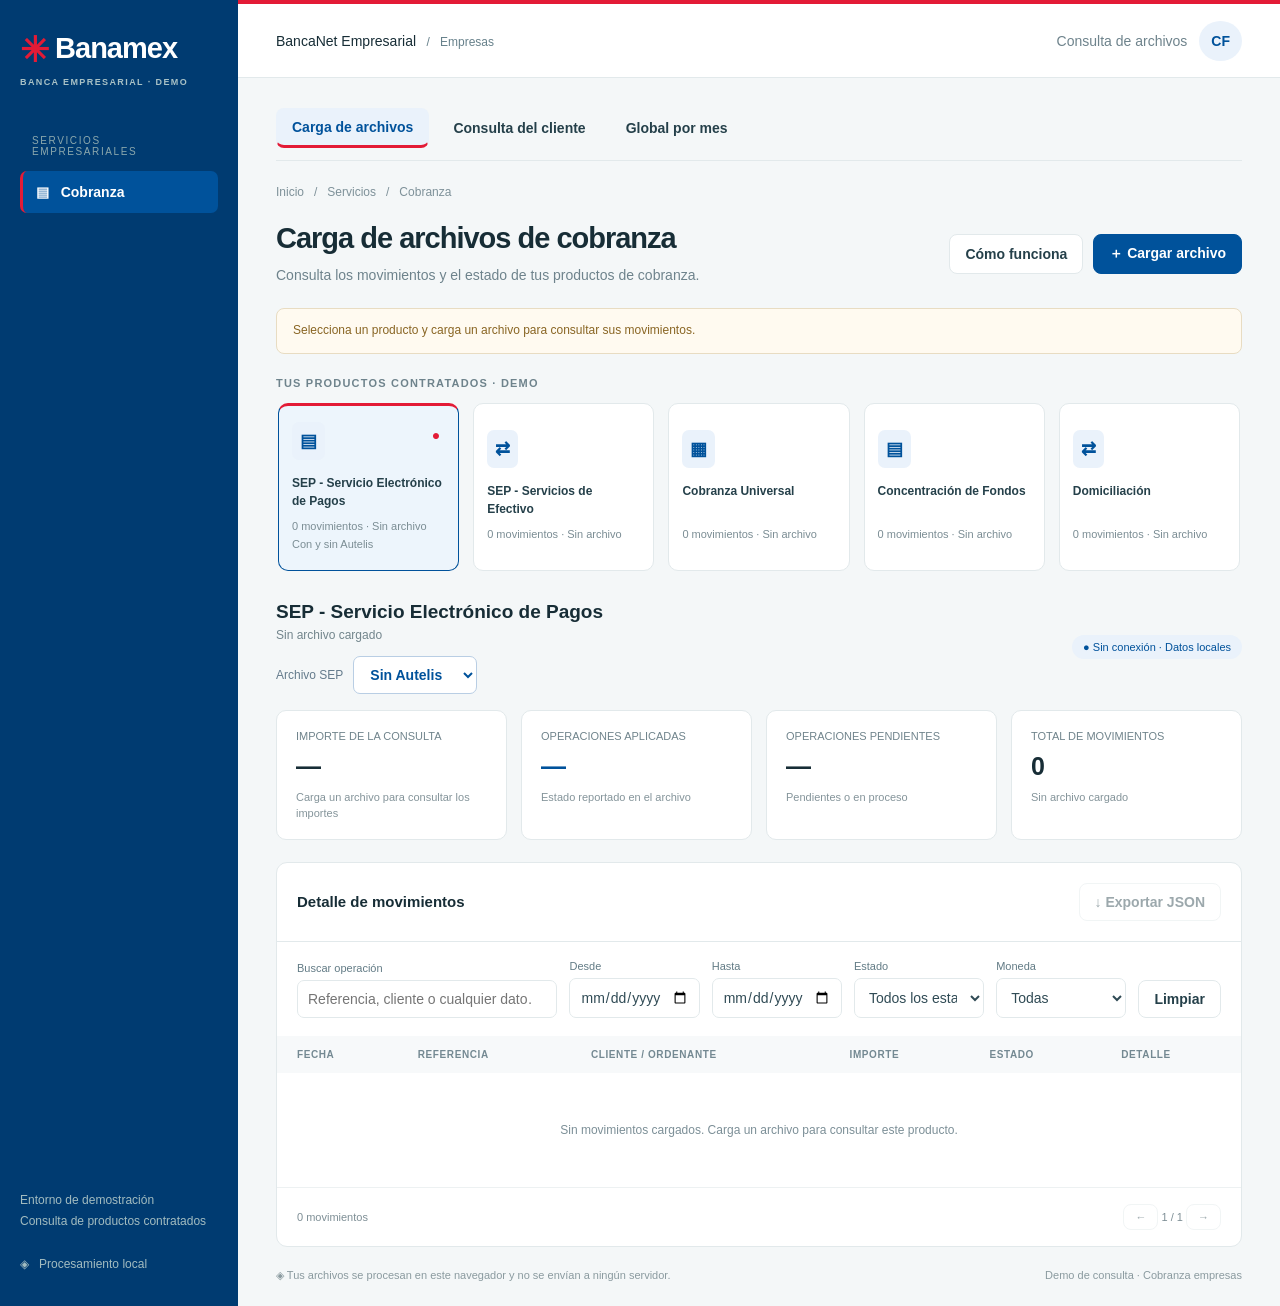
==== commit 216949a9: "Agrega vista global de clientes agrupados por mes de transaccion" ====
--- a/index.html
+++ b/index.html
@@ -7,17 +7,19 @@
 .cell-secondary{display:block;font-size:10px;font-weight:400;color:#6e838c;margin-top:6px;max-width:230px;white-space:normal;overflow-wrap:anywhere}.clientfilters{display:flex;gap:16px;align-items:end;padding:0 20px 18px;flex-wrap:wrap;border-bottom:1px solid var(--line)}.clientfilters .field{max-width:270px}.clientfilters p{max-width:400px;margin:0}#datasetWarning{margin-top:0}#tableHead th{white-space:nowrap}
 
 .viewtabs{display:flex;gap:8px;margin:0 0 24px;border-bottom:1px solid var(--line);padding-bottom:12px}.viewtabs button{background:transparent;border-color:transparent}.viewtabs button[aria-pressed="true"]{color:var(--brand-blue);background:#eaf2fb;border-bottom:3px solid var(--brand-red)}.client-select-panel{display:flex;align-items:end;gap:16px;background:white;border:1px solid var(--line);padding:20px;border-radius:10px;margin-top:24px;flex-wrap:wrap}.client-select-panel small{flex-basis:100%}.client-global-filters{padding:20px 0}.client-global{background:white;border:1px solid #bed2e8;border-top:4px solid var(--brand-blue);border-radius:12px;padding:24px}.global-title{display:flex;justify-content:space-between;align-items:center;gap:16px}.global-title small{font-size:10px;letter-spacing:1.3px;color:var(--brand-blue)}.global-title h2{font-size:20px;margin:9px 0}.global-amounts{display:flex;flex-wrap:wrap;gap:28px;margin:22px 0}.global-amounts small{display:block;font-size:10px;color:#6e838c;margin-bottom:7px}.global-amounts strong{font-size:30px;color:var(--brand-blue)}.global-counts{display:flex;gap:40px;padding-top:18px;border-top:1px solid var(--line)}.global-counts strong{font-size:24px;display:block}.global-counts span{display:block;font-size:12px;color:#6e838c;margin-top:4px}.client-product-grid{display:grid;grid-template-columns:repeat(3,minmax(0,1fr));gap:16px;margin:20px 0}.client-product{background:white;border:1px solid var(--line);border-radius:11px;padding:20px;display:flex;flex-direction:column;align-items:flex-start}.client-product h3{font-size:16px;line-height:1.5;margin:17px 0 6px}.client-product>p{font-size:12px;line-height:1.6}.include-product{font-size:11px;color:#627b85;display:flex;gap:8px;align-items:center;cursor:pointer}.include-product input{accent-color:var(--brand-blue)}.product-amounts{display:flex;flex-direction:column;gap:8px;margin:18px 0 22px}.product-amounts strong{font-size:19px;color:var(--brand-blue)}.client-product>button{margin-top:auto}#clientDetailSection{margin-top:25px}#clientView .heading{min-height:70px}@media(max-width:1100px){.client-product-grid{grid-template-columns:repeat(2,minmax(0,1fr))}}@media(max-width:760px){.client-product-grid{grid-template-columns:1fr}.global-title{display:block}.global-title button{margin-top:14px}.global-amounts strong{font-size:25px}.client-global{padding:18px}.viewtabs button{font-size:12px;padding:10px}}
+
+.monthly-options{margin:24px 0 20px}.monthly-product-selector{border:0;border-top:1px solid var(--line);margin:0;padding:16px 20px}.monthly-product-selector legend{font-size:12px;color:#627b85;padding:0 8px}.monthly-product-selector>div{display:flex;flex-wrap:wrap;gap:15px}.monthly-product-selector label{line-height:1.6}.month-subtotal th{background:#eaf2fb;color:var(--brand-blue);font-size:12px;line-height:1.8;white-space:normal;text-transform:none;letter-spacing:0;border-top:1px solid #b9cee4}.month-subtotal span{font-weight:500}#monthlyTotals strong{font-size:18px;margin-top:10px;display:block;color:var(--brand-blue)}#monthlyView td.money>div+div{margin-top:7px}.viewtabs{flex-wrap:wrap}.monthly-metrics{grid-template-columns:1fr 1fr 1fr 1.6fr}@media(max-width:1100px){.monthly-metrics{grid-template-columns:repeat(2,minmax(0,1fr))}}
 </style></head>
 <body><div class="shell"><aside><div class="brand"><i aria-hidden="true">✳</i> Banamex<small>BANCA EMPRESARIAL · DEMO</small></div><div class="navtitle">SERVICIOS EMPRESARIALES</div><div class="navitem">▤ &nbsp; Cobranza</div><div class="aside-note">Entorno de demostración<br>Consulta de productos contratados<br><br>◈ &nbsp; Procesamiento local</div></aside><div><header class="topbar"><div>BancaNet Empresarial <span>&nbsp; / &nbsp; Empresas</span></div><div class="profile"><div class="muted">Consulta de archivos</div><div class="avatar" aria-hidden="true">CF</div></div></header>
-<main><div class="viewtabs" aria-label="Vistas de la aplicación"><button id="viewLoad" aria-pressed="true">Carga de archivos</button><button id="viewClient" aria-pressed="false">Consulta del cliente</button></div><section id="loadView" aria-label="Carga de archivos"><div class="breadcrumb">Inicio &nbsp; / &nbsp; Servicios &nbsp; / &nbsp; Cobranza</div><div class="heading"><div><h1>Carga de archivos de cobranza</h1><p class="muted">Consulta los movimientos y el estado de tus productos de cobranza.</p></div><div class="actions"><button id="helpBtn">Cómo funciona</button><button class="primary" id="openImport">＋ Cargar archivo</button></div></div>
+<main><div class="viewtabs" aria-label="Vistas de la aplicación"><button id="viewLoad" aria-pressed="true">Carga de archivos</button><button id="viewClient" aria-pressed="false">Consulta del cliente</button><button id="viewMonthly" aria-pressed="false">Global por mes</button></div><section id="loadView" aria-label="Carga de archivos"><div class="breadcrumb">Inicio &nbsp; / &nbsp; Servicios &nbsp; / &nbsp; Cobranza</div><div class="heading"><div><h1>Carga de archivos de cobranza</h1><p class="muted">Consulta los movimientos y el estado de tus productos de cobranza.</p></div><div class="actions"><button id="helpBtn">Cómo funciona</button><button class="primary" id="openImport">＋ Cargar archivo</button></div></div>
 <div class="notice" id="notice" role="status">Selecciona un producto y carga un archivo para consultar sus movimientos.</div><div class="sectionlabel">TUS PRODUCTOS CONTRATADOS · DEMO</div><div class="products" id="products" aria-label="Seleccionar producto"></div>
 <div class="workspace"><div><h2 id="productTitle"></h2><p id="source"></p><div id="sourceVariantField" class="variantfield hidden"><label for="sourceVariant">Archivo SEP</label><select id="sourceVariant"></select></div></div><span class="localpill">● Sin conexión · Datos locales</span></div>
 <div class="metrics"><div class="metric"><small>IMPORTE DE LA CONSULTA</small><strong id="total">—</strong><span class="foot" id="totalFoot">Según los filtros seleccionados</span></div><div class="metric green"><small>OPERACIONES APLICADAS</small><strong id="applied">—</strong><span class="foot">Estado reportado en el archivo</span></div><div class="metric"><small>OPERACIONES PENDIENTES</small><strong id="pending">—</strong><span class="foot">Pendientes o en proceso</span></div><div class="metric"><small>TOTAL DE MOVIMIENTOS</small><strong id="count">—</strong><span class="foot" id="rejected">—</span></div></div>
 <div id="datasetWarning" class="notice hidden" role="status"></div><section class="panel" aria-label="Movimientos de cobranza"><div class="panelhead"><h3>Detalle de movimientos</h3><button id="exportBtn">↓ Exportar JSON</button></div><div class="filters"><div class="field search"><label for="search">Buscar operación</label><input id="search" placeholder="Referencia, cliente o cualquier dato…" type="search"></div><div class="field"><label for="from">Desde</label><input id="from" type="date"></div><div class="field"><label for="to">Hasta</label><input id="to" type="date"></div><div class="field"><label for="status">Estado</label><select id="status"><option value="">Todos los estados</option><option>Aplicado</option><option>Pendiente</option><option>Rechazado</option><option>Sin clasificar</option></select></div><div class="field"><label for="currency">Moneda</label><select id="currency"><option value="">Todas</option></select></div><button id="clearFilters" title="Limpiar filtros">Limpiar</button></div><div id="filterError" class="error hidden" role="alert"></div><div id="clientFilters" class="clientfilters hidden"><div class="field"><label for="clientId">Número de cliente (coincidencia exacta)</label><input id="clientId" placeholder="Todos los clientes · demo" inputmode="numeric"></div><div class="field"><label for="account">Cuenta (coincidencia exacta)</label><input id="account" placeholder="Todas las cuentas · demo"></div><p class="help">El archivo puede contener varios clientes. Filtra por número para emular su consulta de banca electrónica.</p></div><div class="tablewrap"><table><thead id="tableHead"><tr><th scope="col">Fecha</th><th scope="col">Referencia</th><th scope="col">Cliente / Ordenante</th><th scope="col" class="money">Importe</th><th scope="col">Estado</th><th scope="col">Detalle</th></tr></thead><tbody id="rows"></tbody></table></div><div class="pagination"><span id="pageInfo" aria-live="polite"></span><div><button id="prev" aria-label="Página anterior">←</button> <span id="pageNumber"></span> <button id="next" aria-label="Página siguiente">→</button></div></div></section>
-</section><section id="clientView" class="hidden" aria-label="Consulta del cliente"><div class="breadcrumb">Inicio &nbsp; / &nbsp; Banca electrónica &nbsp; / &nbsp; Mis productos</div><div class="heading"><div><h1 id="clientTitle">Consulta del cliente</h1><p class="muted" id="clientIdentity"></p></div><button id="clientRefresh">Actualizar clientes</button></div><div class="client-select-panel"><div class="field"><label for="clientLookup">Buscar cliente para la simulación</label><input id="clientLookup" type="search" placeholder="Número o nombre del cliente"></div><div class="field"><label for="clientPicker">Cliente</label><select id="clientPicker"><option value="">Selecciona un cliente</option></select></div><small id="clientMatches" class="muted"></small></div><div class="filters client-global-filters"><div class="field"><label for="clientFrom">Desde</label><input id="clientFrom" type="date"></div><div class="field"><label for="clientTo">Hasta</label><input id="clientTo" type="date"></div><div class="field"><label for="clientCurrency">Moneda</label><select id="clientCurrency"><option value="">Todas las monedas</option><option>MXN</option><option>USD</option></select></div><div class="field hidden" id="clientSepField"><label for="clientSepVariant">Archivo SEP para esta consulta</label><select id="clientSepVariant"></select></div></div><div class="client-global"><div class="global-title"><div><small>RESUMEN DE TUS PRODUCTOS</small><h2>Total global de operaciones</h2></div><button id="clientExportAll" disabled>↓ Exportar consulta global</button></div><div id="clientTotals" class="global-amounts"></div><div class="global-counts"><div><strong id="clientOperationCount">0</strong><span>Transacciones</span></div><div><strong id="clientProductCount">0</strong><span>Productos incluidos</span></div></div><p id="clientTotalsNote" class="help">Las monedas se totalizan por separado.</p></div><p id="clientSummaryMessage" class="help" role="status" aria-live="polite">Selecciona un cliente para consultar sus productos.</p><div id="clientProductCards" class="client-product-grid"></div><section id="clientDetailSection" class="panel hidden" aria-label="Operaciones del cliente"><div class="panelhead"><div><h3 id="clientDetailTitle"></h3><p id="clientDetailIdentity" class="help"></p></div><div class="actions"><button id="clientBack">Volver al resumen</button><button id="clientExportDetail" disabled>↓ Exportar movimientos</button></div></div><div class="filters"><div class="field search"><label for="clientSearch">Buscar en las operaciones de este cliente</label><input id="clientSearch" type="search" placeholder="Referencia, autorización o dato de la operación"></div><div class="field"><label for="clientStatus">Estado original</label><select id="clientStatus"><option value="">Todos los estados</option></select></div></div><div class="tablewrap"><table><thead><tr><th>Fecha / hora</th><th>Referencia / folio</th><th>Concepto</th><th class="money">Importe</th><th>Estado</th><th>Detalle</th></tr></thead><tbody id="clientRows"></tbody></table></div><div class="pagination"><span id="clientPageInfo" aria-live="polite"></span><div><button id="clientPrev" aria-label="Página anterior del cliente">←</button><button id="clientNext" aria-label="Página siguiente del cliente">→</button></div></div></section></section><div class="footer"><span>◈ Tus archivos se procesan en este navegador y no se envían a ningún servidor.</span><span>Demo de consulta · Cobranza empresas</span></div></main></div></div>
+</section><section id="clientView" class="hidden" aria-label="Consulta del cliente"><div class="breadcrumb">Inicio &nbsp; / &nbsp; Banca electrónica &nbsp; / &nbsp; Mis productos</div><div class="heading"><div><h1 id="clientTitle">Consulta del cliente</h1><p class="muted" id="clientIdentity"></p></div><button id="clientRefresh">Actualizar clientes</button></div><div class="client-select-panel"><div class="field"><label for="clientLookup">Buscar cliente para la simulación</label><input id="clientLookup" type="search" placeholder="Número o nombre del cliente"></div><div class="field"><label for="clientPicker">Cliente</label><select id="clientPicker"><option value="">Selecciona un cliente</option></select></div><small id="clientMatches" class="muted"></small></div><div class="filters client-global-filters"><div class="field"><label for="clientFrom">Desde</label><input id="clientFrom" type="date"></div><div class="field"><label for="clientTo">Hasta</label><input id="clientTo" type="date"></div><div class="field"><label for="clientCurrency">Moneda</label><select id="clientCurrency"><option value="">Todas las monedas</option><option>MXN</option><option>USD</option></select></div><div class="field hidden" id="clientSepField"><label for="clientSepVariant">Archivo SEP para esta consulta</label><select id="clientSepVariant"></select></div></div><div class="client-global"><div class="global-title"><div><small>RESUMEN DE TUS PRODUCTOS</small><h2>Total global de operaciones</h2></div><button id="clientExportAll" disabled>↓ Exportar consulta global</button></div><div id="clientTotals" class="global-amounts"></div><div class="global-counts"><div><strong id="clientOperationCount">0</strong><span>Transacciones</span></div><div><strong id="clientProductCount">0</strong><span>Productos incluidos</span></div></div><p id="clientTotalsNote" class="help">Las monedas se totalizan por separado.</p></div><p id="clientSummaryMessage" class="help" role="status" aria-live="polite">Selecciona un cliente para consultar sus productos.</p><div id="clientProductCards" class="client-product-grid"></div><section id="clientDetailSection" class="panel hidden" aria-label="Operaciones del cliente"><div class="panelhead"><div><h3 id="clientDetailTitle"></h3><p id="clientDetailIdentity" class="help"></p></div><div class="actions"><button id="clientBack">Volver al resumen</button><button id="clientExportDetail" disabled>↓ Exportar movimientos</button></div></div><div class="filters"><div class="field search"><label for="clientSearch">Buscar en las operaciones de este cliente</label><input id="clientSearch" type="search" placeholder="Referencia, autorización o dato de la operación"></div><div class="field"><label for="clientStatus">Estado original</label><select id="clientStatus"><option value="">Todos los estados</option></select></div></div><div class="tablewrap"><table><thead><tr><th>Fecha / hora</th><th>Referencia / folio</th><th>Concepto</th><th class="money">Importe</th><th>Estado</th><th>Detalle</th></tr></thead><tbody id="clientRows"></tbody></table></div><div class="pagination"><span id="clientPageInfo" aria-live="polite"></span><div><button id="clientPrev" aria-label="Página anterior del cliente">←</button><button id="clientNext" aria-label="Página siguiente del cliente">→</button></div></div></section></section><section id="monthlyView" class="hidden" aria-label="Resumen global mensual de clientes"><div class="breadcrumb">Inicio &nbsp; / &nbsp; Cobranza &nbsp; / &nbsp; Global por mes</div><div class="heading"><div><h1>Clientes por mes de transacción</h1><p class="muted">Todos los clientes de los archivos cargados, agrupados por mes y año.</p></div><div class="actions"><button id="monthlyRefresh">Actualizar resumen</button><button id="monthlyExport" disabled>↓ Exportar resumen JSON</button></div></div><div class="panel monthly-options"><div class="filters"><div class="field"><label for="monthlyFrom">Mes inicial</label><input id="monthlyFrom" type="month"></div><div class="field"><label for="monthlyTo">Mes final</label><input id="monthlyTo" type="month"></div><div class="field"><label for="monthlyCurrency">Moneda</label><select id="monthlyCurrency"><option value="">Todas las monedas</option></select></div><div class="field search"><label for="monthlySearch">Cliente</label><input id="monthlySearch" type="search" placeholder="Número o nombre del cliente"></div><div class="field hidden" id="monthlySepField"><label for="monthlySepVariant">Archivo SEP incluido</label><select id="monthlySepVariant"></select></div></div><fieldset class="monthly-product-selector"><legend>Productos incluidos en el resumen</legend><div id="monthlyProducts"></div><p class="help">SEP se suma una sola vez, usando el archivo seleccionado.</p></fieldset></div><div class="metrics monthly-metrics"><div class="metric"><small>CLIENTES ÚNICOS</small><strong id="monthlyClients">0</strong><span class="foot">En los filtros seleccionados</span></div><div class="metric"><small>TRANSACCIONES</small><strong id="monthlyCount">0</strong><span class="foot">Total de operaciones incluidas</span></div><div class="metric"><small>PERIODOS</small><strong id="monthlyPeriods">0</strong><span class="foot">Mes y año de la transacción</span></div><div class="metric monthly-total-metric"><small>IMPORTE TOTAL POR MONEDA</small><div id="monthlyTotals"></div></div></div><div id="monthlyNotice" class="notice" role="status" aria-live="polite">Carga archivos para consultar el resumen mensual.</div><section class="panel" aria-label="Listado mensual de clientes"><div class="panelhead"><h3>Clientes e importes por mes - año</h3></div><div class="tablewrap"><table><thead><tr><th scope="col">Mes - Año</th><th scope="col">Número de cliente</th><th scope="col">Nombre del cliente</th><th scope="col">Productos</th><th scope="col" class="money">Transacciones</th><th scope="col" class="money">Importes por moneda</th></tr></thead><tbody id="monthlyRows"></tbody></table></div><div class="pagination"><span id="monthlyPageInfo"></span><div><button id="monthlyPrev" disabled aria-label="Página mensual anterior">←</button> <button id="monthlyNext" disabled aria-label="Página mensual siguiente">→</button></div></div></section></section><div class="footer"><span>◈ Tus archivos se procesan en este navegador y no se envían a ningún servidor.</span><span>Demo de consulta · Cobranza empresas</span></div></main></div></div>
 <dialog id="importDialog" aria-labelledby="importTitle"><h2 id="importTitle">Cargar archivo de conciliación</h2><p class="muted">Asocia tu archivo a un producto. Podrás elegir la hoja, la fila de encabezados y las columnas que quieres consultar.</p><div class="mapping"><div class="field"><label for="targetProduct">Producto</label><select id="targetProduct"></select></div><div class="field hidden" id="targetVariantField"><label for="targetVariant">Variante SEP</label><select id="targetVariant"></select></div></div><label class="uploadarea" for="file">Selecciona Excel, JSON, CSV o ZIP<input id="file" type="file" accept=".xlsx,.xls,.json,.csv,.zip"></label><p class="help">El archivo reemplaza los movimientos del producto y variante seleccionados. Las filas incompletas se excluyen y se informa su cantidad. Los demás productos conservan sus datos. Hasta 800 MB por archivo (838,860,800 bytes), sin límite artificial de filas. La capacidad efectiva depende de la memoria del equipo y del tamaño descomprimido del Excel. Al cerrar o recargar, los archivos se descartan.</p><div id="importProgressArea" class="hidden" role="status" aria-live="polite"><p id="importProgress" class="help"></p><progress id="progressBar" max="100" value="0" aria-label="Avance de la carga"></progress></div><div id="importSetup" class="hidden"><div class="mapping"><div class="field"><label for="sheet">Hoja</label><select id="sheet"></select></div><div class="field"><label for="headerRow">Fila de encabezados</label><input id="headerRow" type="number" min="1" value="1"></div></div><div class="preview" id="preview"></div><p class="help">Confirma las columnas. Fecha e importe son obligatorios. Asigna Número de cliente para habilitar su consulta en la vista del cliente. Las columnas adicionales se conservan en el detalle. Moneda predeterminada cuando el archivo no la informa:</p><div class="field"><label for="defaultCurrency">Moneda predeterminada</label><select id="defaultCurrency"><option>MXN</option><option>USD</option><option>EUR</option></select></div><div class="mapping" id="mapping"></div></div><div id="importWarning" class="notice hidden" role="status"></div><div id="importError" class="error hidden" role="alert"></div><div class="dialogfoot"><button id="cancelImport">Cancelar</button><button id="confirmImport" class="primary" disabled>Ver operaciones</button></div></dialog>
 <dialog id="detailDialog" aria-labelledby="detailTitle"><h2 id="detailTitle">Detalle de la operación</h2><p id="detailSubtitle" class="muted"></p><div id="detailFields" class="detailgrid"></div><div class="dialogfoot"><button id="closeDetail">Cerrar</button></div></dialog>
-<dialog id="helpDialog" aria-labelledby="helpTitle"><h2 id="helpTitle">Tu consulta de cobranza</h2><p>1. Selecciona un producto contratado para consultar sus movimientos.</p><p>2. Usa <strong>Cargar archivo</strong> para abrir un Excel (.xlsx o .xls), JSON, CSV o ZIP local. Confirma la hoja y las columnas del archivo. En SEP, selecciona Con Autelis o Sin Autelis. Cada variante conserva su archivo por separado.</p><p>3. Filtra por fechas, estado, moneda o referencia. Abre <strong>Ver detalle</strong> para consultar todas las columnas originales.</p><p>4. Abre <strong>Consulta del cliente</strong>, selecciona el cliente y consulta sus productos, totales por moneda y detalle de sus operaciones. Puedes incluir varios productos en el total global.</p><p>5. Exporta el resultado filtrado a JSON para conservar la consulta.</p><p class="help">Los estados se muestran según el archivo; el demo no realiza conciliación automática. No hay autenticación real ni conexión a Teradata. No se guardan archivos entre sesiones.</p><div class="dialogfoot"><button id="closeHelp" class="primary">Entendido</button></div></dialog>
+<dialog id="helpDialog" aria-labelledby="helpTitle"><h2 id="helpTitle">Tu consulta de cobranza</h2><p>1. Selecciona un producto contratado para consultar sus movimientos.</p><p>2. Usa <strong>Cargar archivo</strong> para abrir un Excel (.xlsx o .xls), JSON, CSV o ZIP local. Confirma la hoja y las columnas del archivo. En SEP, selecciona Con Autelis o Sin Autelis. Cada variante conserva su archivo por separado.</p><p>3. Filtra por fechas, estado, moneda o referencia. Abre <strong>Ver detalle</strong> para consultar todas las columnas originales.</p><p>4. Abre <strong>Consulta del cliente</strong>, selecciona el cliente y consulta sus productos, totales por moneda y detalle de sus operaciones. Puedes incluir varios productos en el total global.</p><p>5. Abre <strong>Global por mes</strong> para enlistar todos los clientes por mes y año de la transacción, con cantidades e importes por moneda. Elige los productos y el rango de meses.</p><p>6. Exporta el resultado filtrado a JSON para conservar la consulta.</p><p class="help">Los estados se muestran según el archivo; el demo no realiza conciliación automática. No hay autenticación real ni conexión a Teradata. No se guardan archivos entre sesiones.</p><div class="dialogfoot"><button id="closeHelp" class="primary">Entendido</button></div></dialog>
 <script id="workerSource" type="text/plain">/*! xlsx.js (C) 2013-present SheetJS -- http://sheetjs.com */
 var DO_NOT_EXPORT_CODEPAGE=true;var cptable={version:"1.15.0"};cptable[437]=function(){var e="\0\b\t\n\x0B\f\r @@ -324,7 +326,16 @@
 function clientRows(id){if(typeof id!=='string'||!id.trim())throw Error('Selecciona un cliente para consultar sus operaciones.');return (clientGroups.get(id)?.indices||[]).map(index=>records[index]);}
 function clientQuery(id,filter={},page=1){return query({...filter,clientId:id},page,10,clientRows(id));}
 function clientDetail(id,rowId){const row=clientRows(id).find(r=>r.id===rowId);return row?{...row,raw:original(row.id-1)}:null;}
-self.onmessage=async({data})=>{try{let result;switch(data.action){case 'open':result=await open(data.file);break;case 'prepare':result=await prepare(data.sheet,data.headerRow);break;case 'commit':result=await commit(data.map,data.currency);break;case 'query':result=query(data.filter,data.page);break;case 'detail':result=detail(data.rowId);break;case 'export':result=exportJSON(data.filter,data.meta);break;case 'clients':result=[...clientGroups.values()].map(g=>({id:g.id,name:g.name,count:g.indices.length}));break;case 'clientQuery':result=clientQuery(data.clientId,data.filter,data.page);break;case 'clientDetail':result=clientDetail(data.clientId,data.rowId);break;case 'clientExport':result=exportJSON({...data.filter,clientId:data.clientId},{...data.meta,numeroCliente:data.clientId},clientRows(data.clientId));break;default:throw Error('Acción desconocida.');}self.postMessage({id:data.id,result});}catch(error){self.postMessage({id:data.id,error:error.message+' Si el navegador agota la memoria, divide el archivo o usa JSON.'});}};
+async function monthlySummary(){
+ const groups=new Map();let i=0;
+ for(const row of records){const month=row.date?row.date.slice(0,7):'',id=row.clientId||'',key=JSON.stringify([month,id,row.currency]);let group=groups.get(key);
+  if(!group){group={month,clientId:id,name:row.name!==id?row.name:'',currency:row.currency,count:0,cents:0,validAmounts:0,missingAmounts:0};groups.set(key,group);}group.count++;
+  if(row.amount===null)group.missingAmounts++;else{group.cents+=Math.round(row.amount*100);group.validAmounts++;}
+  if(++i%50000===0)await new Promise(resolve=>setTimeout(resolve,0));
+ }
+ return [...groups.values()];
+}
+self.onmessage=async({data})=>{try{let result;switch(data.action){case 'open':result=await open(data.file);break;case 'prepare':result=await prepare(data.sheet,data.headerRow);break;case 'commit':result=await commit(data.map,data.currency);break;case 'query':result=query(data.filter,data.page);break;case 'detail':result=detail(data.rowId);break;case 'export':result=exportJSON(data.filter,data.meta);break;case 'monthly':result=await monthlySummary();break;case 'clients':result=[...clientGroups.values()].map(g=>({id:g.id,name:g.name,count:g.indices.length}));break;case 'clientQuery':result=clientQuery(data.clientId,data.filter,data.page);break;case 'clientDetail':result=clientDetail(data.clientId,data.rowId);break;case 'clientExport':result=exportJSON({...data.filter,clientId:data.clientId},{...data.meta,numeroCliente:data.clientId},clientRows(data.clientId));break;default:throw Error('Acción desconocida.');}self.postMessage({id:data.id,result});}catch(error){self.postMessage({id:data.id,error:error.message+' Si el navegador agota la memoria, divide el archivo o usa JSON.'});}};
 </script><script>/* Normalización compartida por la interfaz y las pruebas. */
 (function(root){
 'use strict';
@@ -466,8 +477,8 @@
  clientSummaries=[];includedProducts.clear();clientDetailProduct=null;clientDetailVersion++;$('clientProductCards').innerHTML='';$('clientTotals').innerHTML='';$('clientOperationCount').textContent='0';$('clientProductCount').textContent='0';$('clientSummaryMessage').textContent=message;$('clientDetailSection').classList.add('hidden');$('clientExportAll').disabled=true;$('clientSepField').classList.add('hidden');$('clientRows').innerHTML='';$('clientTitle').textContent='Consulta del cliente';$('clientIdentity').textContent='';
 }
 async function showView(view){
- activeView=view;clientVersion++;clientDetailVersion++;$('detailDialog').close();$('loadView').classList.toggle('hidden',view!=='load');$('clientView').classList.toggle('hidden',view!=='client');$('viewLoad').setAttribute('aria-pressed',String(view==='load'));$('viewClient').setAttribute('aria-pressed',String(view==='client'));
- if(view==='load'){renderProducts();resetFilters();}if(view==='client'){clearClientResults('Buscando clientes en los archivos cargados…');await refreshClientDirectory();}
+ activeView=view;clientVersion++;clientDetailVersion++;$('detailDialog').close();$('loadView').classList.toggle('hidden',view!=='load');$('clientView').classList.toggle('hidden',view!=='client');$('monthlyView').classList.toggle('hidden',view!=='monthly');$('viewMonthly').setAttribute('aria-pressed',String(view==='monthly'));globalThis.invalidateMonthlyView?.();$('viewLoad').setAttribute('aria-pressed',String(view==='load'));$('viewClient').setAttribute('aria-pressed',String(view==='client'));
+ if(view==='monthly'){await initializeMonthlyView();}if(view==='load'){renderProducts();resetFilters();}if(view==='client'){clearClientResults('Buscando clientes en los archivos cargados…');await refreshClientDirectory();}
 }
 async function refreshClientDirectory(){
  const token=++clientVersion;clientDetailVersion++;const merged=new Map();clearClientResults('Buscando clientes en los archivos cargados…');$('clientPicker').disabled=true;
@@ -519,7 +530,7 @@
  const parts=all?['{"numeroCliente":'+JSON.stringify(id)+',"productos":[',...blobs.flatMap((blob,i)=>i?[',',blob]:[blob]),']}']:blobs;const url=URL.createObjectURL(new Blob(parts,{type:'application/json;charset=utf-8'})),a=document.createElement('a');a.href=url;a.download='consulta-cliente-'+id.replace(/[^a-z0-9_-]/gi,'')+(all?'-global':'-movimientos')+'.json';a.click();setTimeout(()=>URL.revokeObjectURL(url),1000);
  }catch(e){$('clientSummaryMessage').textContent='No se pudo exportar: '+e.message;}finally{if(id===consultClientId&&token===clientVersion)button.disabled=false;}
 }
-globalThis.clientFilesChanged=()=>{clientVersion++;clientDetailVersion++;if(activeView==='client')refreshClientDirectory();};
+globalThis.clientFilesChanged=()=>{clientVersion++;clientDetailVersion++;globalThis.invalidateMonthlyView?.();if(activeView==='client')refreshClientDirectory();if(activeView==='monthly')initializeMonthlyView();};
 $('viewLoad').onclick=()=>showView('load');$('viewClient').onclick=()=>showView('client');$('clientRefresh').onclick=refreshClientDirectory;$('clientLookup').oninput=renderClientOptions;
 $('clientPicker').onchange=()=>{consultClientId=$('clientPicker').value;$('detailDialog').close();return loadClientSummary();};
 ['clientFrom','clientTo','clientCurrency'].forEach(id=>$(id).onchange=loadClientSummary);
@@ -529,4 +540,46 @@
 $('clientRows').addEventListener('click',e=>{const button=e.target.closest('[data-client-row]');if(button)return openClientRow(Number(button.dataset.clientRow));});
 $('clientSearch').onchange=()=>{clientPage=1;return renderClientDetail();};$('clientStatus').onchange=()=>{clientPage=1;return renderClientDetail();};$('clientPrev').onclick=()=>{clientPage--;return renderClientDetail();};$('clientNext').onclick=()=>{clientPage++;return renderClientDetail();};$('clientBack').onclick=()=>{clientDetailVersion++;clientDetailProduct=null;$('clientDetailSection').classList.add('hidden');};$('clientExportAll').onclick=()=>exportClient(true);$('clientExportDetail').onclick=()=>exportClient(false);
 clearClientResults();
+</script><script>'use strict';
+let monthlySources=[],monthlyIncluded=new Set(),monthlyRows=[],monthlyPage=1,monthlyVersion=0,monthlyStats=null;
+const monthlyPageSize=25;
+const monthLabel=month=>month?new Intl.DateTimeFormat('es-MX',{month:'long',year:'numeric',timeZone:'UTC'}).format(new Date(month+'-01T00:00:00Z')).replace(' de ',' - '):'Sin fecha válida';
+const monthlyAmounts=totals=>[...totals].map(([currency,value])=>value.valid?money(value.cents/100,currency):'Sin importe válido · '+currency);
+globalThis.invalidateMonthlyView=()=>{monthlyVersion++;};
+function clearMonthly(message){monthlyRows=[];monthlyStats=null;monthlyPage=1;$('monthlyRows').innerHTML='<tr><td colspan="6" class="empty">'+escapeHTML(message)+'</td></tr>';$('monthlyCount').textContent='0';$('monthlyClients').textContent='0';$('monthlyPeriods').textContent='0';$('monthlyTotals').innerHTML='';$('monthlyNotice').textContent=message;$('monthlyPageInfo').textContent='0 grupos cliente / mes';$('monthlyPrev').disabled=true;$('monthlyNext').disabled=true;$('monthlyExport').disabled=true;}
+async function initializeMonthlyView(){
+ monthlySources=products.map((product,index)=>{const variant=product.variants[product.activeVariant]?.worker?product.activeVariant:product.variants.findIndex(d=>d.worker);return {product,index,variant,dataset:product.variants[variant]};}).filter(s=>s.dataset?.worker);
+ monthlyIncluded=new Set(monthlySources.map(s=>s.index));$('monthlyProducts').innerHTML=products.map((p,i)=>'<label class="include-product"><input type="checkbox" data-monthly-product="'+i+'" '+(monthlyIncluded.has(i)?'checked':'disabled')+'> '+escapeHTML(p.name)+(monthlyIncluded.has(i)?'':' · Sin archivo')+'</label>').join('');
+ const sep=monthlySources.find(s=>s.index===0),variants=products[0].variants.map((dataset,index)=>({dataset,index})).filter(v=>v.dataset.worker);$('monthlySepField').classList.toggle('hidden',variants.length<2);$('monthlySepVariant').innerHTML=variants.map(v=>'<option value="'+v.index+'">'+escapeHTML(v.dataset.variant)+'</option>').join('');if(sep)$('monthlySepVariant').value=sep.variant;
+ const prior=$('monthlyCurrency').value,currencies=[...new Set(monthlySources.flatMap(s=>s.dataset.currencies))].sort();$('monthlyCurrency').innerHTML='<option value="">Todas las monedas</option>'+currencies.map(c=>'<option>'+escapeHTML(c)+'</option>').join('');$('monthlyCurrency').value=currencies.includes(prior)?prior:'';monthlyPage=1;await loadMonthlySummary();
+}
+async function loadMonthlySummary(){
+ const token=++monthlyVersion,from=$('monthlyFrom').value,to=$('monthlyTo').value;clearMonthly('Calculando resumen mensual de los archivos cargados…');
+ if(from&&to&&from>to){clearMonthly('El mes inicial debe ser anterior o igual al mes final.');return;}
+ const sources=monthlySources.filter(s=>monthlyIncluded.has(s.index));if(!sources.length){clearMonthly('Selecciona productos con archivos cargados para consultar el resumen mensual.');return;}
+ try{const results=await Promise.all(sources.map(async source=>{source.dataset.monthlyCache??=source.dataset.worker.request('monthly').catch(error=>{source.dataset.monthlyCache=null;throw error;});return {source,rows:await source.dataset.monthlyCache};}));if(token!==monthlyVersion||activeView!=='monthly')return;
+ const currency=$('monthlyCurrency').value,q=ReconCore.clean($('monthlySearch').value),groups=new Map(),names=new Map();let noClient=0;
+ for(const {rows} of results)for(const row of rows)if(row.clientId&&row.name)names.set(row.clientId,row.name);
+ for(const {source,rows} of results)for(const row of rows){if((from&&(!row.month||row.month<from))||(to&&(!row.month||row.month>to))||(currency&&row.currency!==currency))continue;if(!row.clientId){noClient+=row.count;continue;}const name=names.get(row.clientId)||'';if(q&&!ReconCore.clean(row.clientId+' '+name).includes(q))continue;
+  const key=JSON.stringify([row.month,row.clientId]);let group=groups.get(key);if(!group){group={month:row.month,clientId:row.clientId,name,count:0,totals:new Map(),missing:0,products:new Set()};groups.set(key,group);}group.count+=row.count;group.missing+=row.missingAmounts;group.products.add(source.index);const total=group.totals.get(row.currency)||{cents:0,valid:0};total.cents+=row.cents;total.valid+=row.validAmounts;group.totals.set(row.currency,total);
+ }
+ monthlyRows=[...groups.values()].sort((a,b)=>(b.month||'0000-00').localeCompare(a.month||'0000-00')||a.clientId.localeCompare(b.clientId,'es-MX',{numeric:true}));const totals=new Map(),clients=new Set(),months=new Set(),byMonth=new Map();let count=0,missing=0,noDate=0;
+ for(const row of monthlyRows){count+=row.count;missing+=row.missing;clients.add(row.clientId);months.add(row.month);if(!row.month)noDate+=row.count;let month=byMonth.get(row.month);if(!month){month={count:0,clients:0,totals:new Map()};byMonth.set(row.month,month);}month.count+=row.count;month.clients++;for(const [code,value] of row.totals)for(const target of [totals,month.totals]){const existing=target.get(code)||{cents:0,valid:0};existing.cents+=value.cents;existing.valid+=value.valid;target.set(code,existing);}}
+ monthlyStats={count,clients:clients.size,months:months.size,totals,byMonth,missing,noClient,noDate};$('monthlyCount').textContent=count.toLocaleString('es-MX');$('monthlyClients').textContent=clients.size.toLocaleString('es-MX');$('monthlyPeriods').textContent=months.size.toLocaleString('es-MX');$('monthlyTotals').innerHTML=monthlyAmounts(totals).map(value=>'<strong>'+escapeHTML(value)+'</strong>').join('')||'<span class="muted">Sin importes para esta consulta</span>';
+ const warnings=[];if(noClient)warnings.push(noClient.toLocaleString('es-MX')+' operaciones sin número de cliente no se incluyen en el listado');if(missing)warnings.push(missing.toLocaleString('es-MX')+' importes inválidos excluidos de las sumas');if(noDate)warnings.push(noDate.toLocaleString('es-MX')+' operaciones agrupadas en Sin fecha válida');for(const {source} of results)if(source.dataset.warning)warnings.push(source.product.name+': '+source.dataset.warning);
+ $('monthlyNotice').textContent=(warnings.length?warnings.join(' · ')+'. ':'')+'Resumen de '+sources.length+' productos. Se usa la fecha de la transacción y las monedas se suman por separado.';$('monthlyExport').disabled=!monthlyRows.length;renderMonthlyTable();
+ }catch(e){if(token===monthlyVersion)clearMonthly('No se pudo completar el resumen mensual: '+e.message);}
+}
+function renderMonthlyTable(){
+ const pages=Math.max(1,Math.ceil(monthlyRows.length/monthlyPageSize));monthlyPage=Math.min(monthlyPage,pages);const start=(monthlyPage-1)*monthlyPageSize;let prior=null,html='';
+ for(const row of monthlyRows.slice(start,start+monthlyPageSize)){if(row.month!==prior){prior=row.month;const month=monthlyStats.byMonth.get(row.month);html+='<tr class="month-subtotal"><th colspan="6" scope="rowgroup">'+escapeHTML(monthLabel(row.month))+' · Total del mes para todos los clientes del filtro: '+month.count.toLocaleString('es-MX')+' transacciones · '+month.clients.toLocaleString('es-MX')+' clientes<br><span>'+escapeHTML(monthlyAmounts(month.totals).join(' · '))+'</span></th></tr>';}
+  html+='<tr><td>'+escapeHTML(monthLabel(row.month))+'</td><td class="ref">'+escapeHTML(row.clientId)+'</td><td>'+escapeHTML(row.name||'Nombre no informado')+'</td><td>'+row.products.size+'</td><td class="money">'+row.count.toLocaleString('es-MX')+'</td><td class="money">'+monthlyAmounts(row.totals).map(value=>'<div>'+escapeHTML(value)+'</div>').join('')+(row.missing?'<small class="cell-secondary">'+row.missing+' importes inválidos</small>':'')+'</td></tr>';
+ }
+ $('monthlyRows').innerHTML=html||'<tr><td colspan="6" class="empty">No hay registros cargados para los filtros seleccionados.</td></tr>';$('monthlyPageInfo').textContent=monthlyRows.length?'Mostrando '+(start+1)+'–'+Math.min(start+monthlyPageSize,monthlyRows.length)+' de '+monthlyRows.length.toLocaleString('es-MX')+' grupos cliente / mes · Página '+monthlyPage+' de '+pages:'0 grupos cliente / mes';$('monthlyPrev').disabled=monthlyPage<=1;$('monthlyNext').disabled=monthlyPage>=pages;
+}
+function exportMonthly(){if(!monthlyStats||!monthlyRows.length)return;const summary={criterio:'Mes de la fecha de transacción',filtros:{desde:$('monthlyFrom').value,hasta:$('monthlyTo').value,moneda:$('monthlyCurrency').value,busqueda:$('monthlySearch').value},productos:monthlySources.filter(s=>monthlyIncluded.has(s.index)).map(s=>({producto:s.product.name,variante:s.dataset.variant})),transacciones:monthlyStats.count,clientes:monthlyStats.clients,avisos:$('monthlyNotice').textContent,resumen:monthlyRows.map(row=>({mes:row.month||null,mesAnio:monthLabel(row.month),numeroCliente:row.clientId,nombre:row.name,productos:row.products.size,transacciones:row.count,importes:[...row.totals].map(([moneda,total])=>({moneda,importe:total.valid?total.cents/100:null})),importesInvalidos:row.missing}))};const url=URL.createObjectURL(new Blob([JSON.stringify(summary,null,2)],{type:'application/json;charset=utf-8'})),a=document.createElement('a');a.href=url;a.download='resumen-global-clientes-por-mes.json';a.click();setTimeout(()=>URL.revokeObjectURL(url),1000);}
+$('viewMonthly').onclick=()=>showView('monthly');$('monthlyRefresh').onclick=initializeMonthlyView;$('monthlyProducts').addEventListener('change',e=>{if(e.target.dataset.monthlyProduct===undefined)return;const index=Number(e.target.dataset.monthlyProduct);e.target.checked?monthlyIncluded.add(index):monthlyIncluded.delete(index);return loadMonthlySummary();});
+$('monthlySepVariant').onchange=()=>{const source=monthlySources.find(s=>s.index===0);if(!source)return;source.variant=Number($('monthlySepVariant').value);source.dataset=source.product.variants[source.variant];return loadMonthlySummary();};
+['monthlyFrom','monthlyTo','monthlyCurrency','monthlySearch'].forEach(id=>$(id).onchange=loadMonthlySummary);$('monthlyPrev').onclick=()=>{monthlyPage--;renderMonthlyTable();};$('monthlyNext').onclick=()=>{monthlyPage++;renderMonthlyTable();};$('monthlyExport').onclick=exportMonthly;
+clearMonthly('Carga archivos para consultar todos los clientes agrupados por mes y año de transacción.');
 </script></body></html>
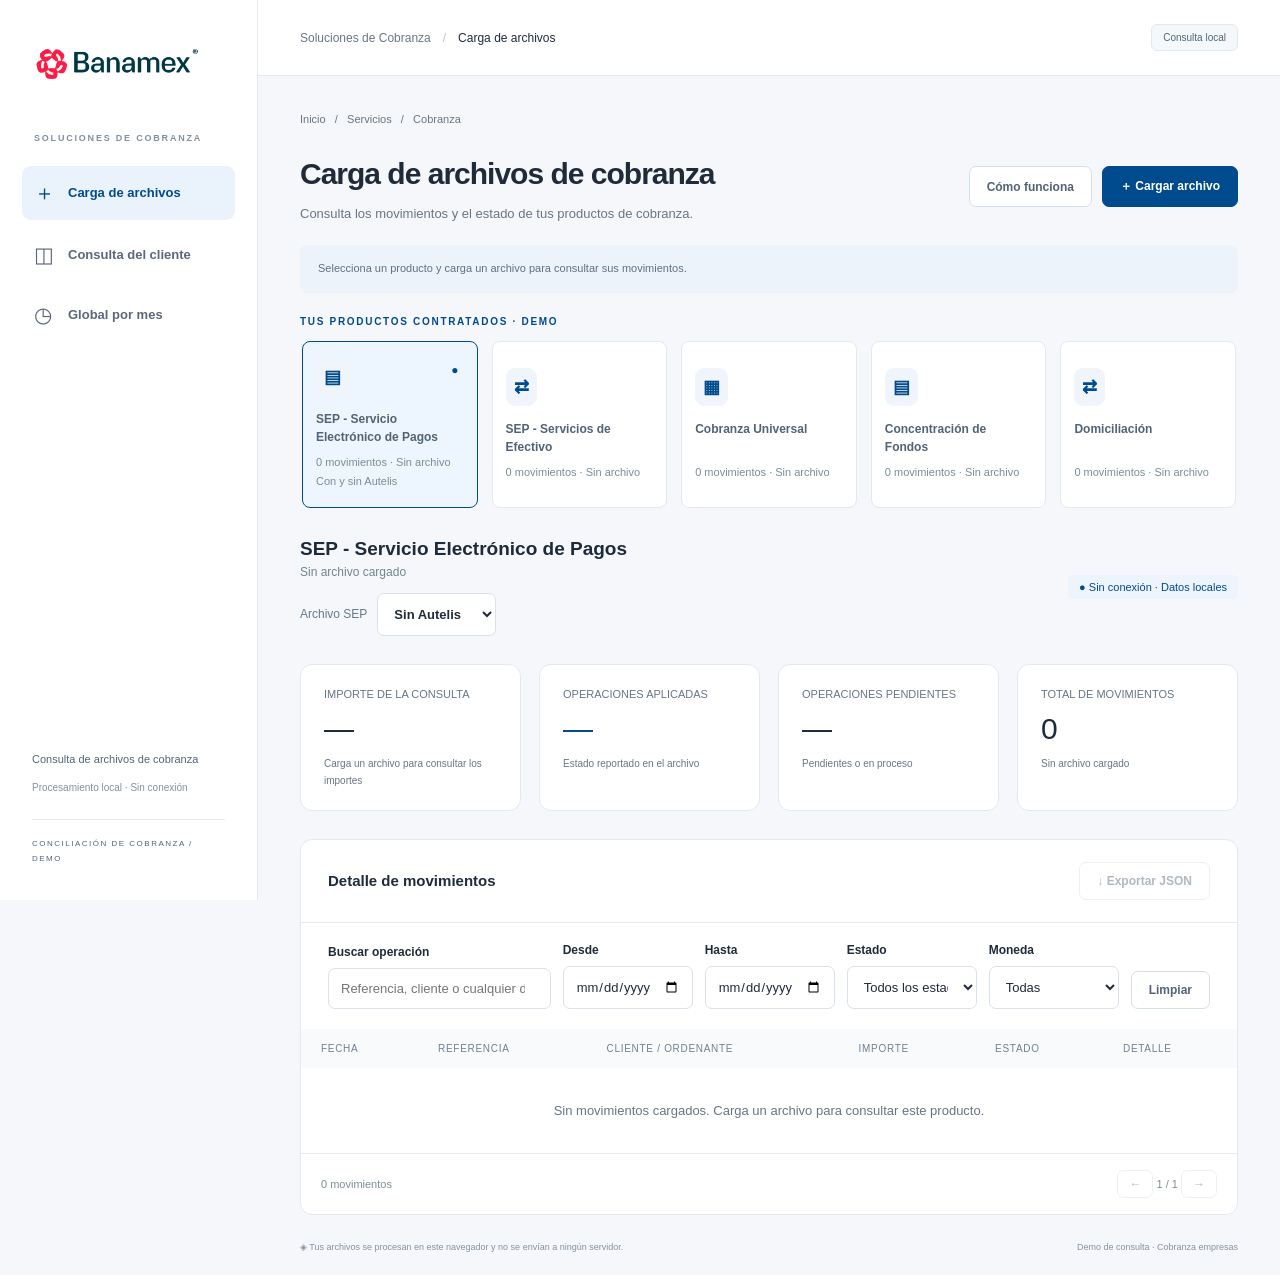
==== commit b0328acb: "Unifica el estilo y logotipo con perfilamiento Banamex" ====
--- a/index.html
+++ b/index.html
@@ -1,17 +1,43 @@
 <!doctype html>
-<html lang="es-MX"><head><meta charset="utf-8"><meta name="viewport" content="width=device-width,initial-scale=1"><meta name="description" content="Demo portable de consulta de cobranza. Excel y JSON procesados localmente."><meta http-equiv="Content-Security-Policy" content="default-src 'none'; script-src 'unsafe-inline'; style-src 'unsafe-inline'; img-src data:; connect-src 'none'; worker-src blob:; object-src 'none'; base-uri 'none'; form-action 'none'"><title>Banamex · Consulta de cobranza · Demo</title><style>:root{font-family:Inter,'Segoe UI',Arial,sans-serif;color:#172d36;background:#f4f7f8;font-size:14px;--green:#00529b;--line:#e2e9eb}*{box-sizing:border-box}body{margin:0}button,input,select{font:inherit}button,select{cursor:pointer}button{border:1px solid var(--line);background:white;color:#25404a;border-radius:8px;padding:10px 15px;font-weight:600}button:hover{background:#eaf2fb}button:focus-visible,a:focus-visible,input:focus-visible,select:focus-visible{outline:3px solid #0077c8;outline-offset:3px}button:disabled{opacity:.45;cursor:default}.primary{background:var(--green);color:white;border-color:var(--green)}.primary:hover{background:#003d75}.shell{display:grid;grid-template-columns:238px 1fr;min-height:100vh}aside{background:#003b71;color:#d1dfe1;padding:30px 20px;display:flex;flex-direction:column}.brand{font-size:23px;font-weight:700;color:white;letter-spacing:-.6px}.brand i{color:#e31b36;font-style:normal}.brand small{display:block;font-size:10px;letter-spacing:2.3px;color:#a9c2c6;margin-top:7px}.navtitle{font-size:10px;letter-spacing:1.6px;color:#8ba8ad;margin:48px 12px 14px}.navitem{padding:13px;border-radius:7px;background:#00529b;color:#ffffff;font-weight:600}.aside-note{margin-top:auto;padding-top:50px;font-size:12px;color:#a2bcc0;line-height:1.8}.topbar{height:78px;background:white;border-bottom:1px solid var(--line);padding:0 38px;display:flex;align-items:center;justify-content:space-between}.topbar span{font-size:12px;color:#67818b}.profile{display:flex;align-items:center;gap:12px}.avatar{background:#eaf2fb;color:var(--green);border-radius:50%;padding:12px;font-weight:bold}main{padding:30px 38px 24px;max-width:1600px;margin:auto}.breadcrumb{font-size:12px;color:#7e9199;margin-bottom:23px}.heading{display:flex;justify-content:space-between;align-items:center;gap:20px}.heading h1{font-size:29px;letter-spacing:-1px;margin:0 0 9px}.muted{color:#6e838c}.heading p{margin:0;line-height:1.6}.actions{display:flex;gap:10px;flex-wrap:wrap}.notice{padding:12px 16px;border:1px solid #e8dcc2;background:#fffaf0;color:#896523;border-radius:8px;margin:22px 0;font-size:12px;line-height:1.6}.sectionlabel{font-size:11px;font-weight:700;letter-spacing:1.2px;color:#6e838c;margin:23px 0 12px}.products{display:flex;gap:14px;overflow-x:auto;padding:2px 2px 8px}.product{text-align:left;min-width:210px;flex:1;background:white;padding:19px;border-radius:10px;position:relative}.product.active{border:1.5px solid #00529b;background:#edf5fc}.product .icon{display:inline-block;background:#eaf2fb;color:var(--green);padding:8px;border-radius:7px;margin-bottom:14px;font-size:18px}.product strong{display:block;font-size:14px;margin-bottom:7px}.product small{font-weight:400;color:#7b8d94;font-size:11px}.product .dot{position:absolute;right:18px;top:21px;color:#e31b36}.workspace{display:flex;align-items:center;justify-content:space-between;gap:15px;margin:22px 0 16px}.workspace h2{font-size:19px;margin:0 0 5px}.workspace p{font-size:12px;margin:0;color:#72858c}.metrics{display:grid;grid-template-columns:repeat(4,1fr);gap:14px;margin-bottom:22px}.metric{border:1px solid var(--line);background:white;border-radius:10px;padding:19px}.metric small{display:block;color:#70848c;font-size:11px}.metric strong{display:block;font-size:25px;font-weight:650;margin:10px 0 7px;letter-spacing:-.5px}.metric .foot{font-size:11px;color:#84949a}.metric.green strong{color:#00529b}.panel{border:1px solid var(--line);background:white;border-radius:11px;overflow:hidden}.panelhead{display:flex;align-items:center;justify-content:space-between;padding:20px;border-bottom:1px solid var(--line);gap:12px}.panelhead h3{font-size:15px;margin:0}.filters{display:flex;gap:12px;padding:18px 20px;flex-wrap:wrap;align-items:end}.field{display:flex;flex-direction:column;gap:6px;flex:1;min-width:130px}.field label{font-size:11px;color:#627b85}.field input,.field select{padding:10px;border:1px solid var(--line);border-radius:7px;min-width:0;background:white;width:100%;color:#304b55}.search{flex:2;min-width:190px}.tablewrap{overflow:auto}table{width:100%;border-collapse:collapse;white-space:nowrap;text-align:left}th{background:#f7f9fa;color:#748992;font-size:10px;font-weight:600;text-transform:uppercase;letter-spacing:.6px;padding:13px 20px}td{padding:16px 20px;border-bottom:1px solid #edf1f2;font-size:12px}td.money{text-align:right;font-weight:600;font-variant-numeric:tabular-nums}th.money{text-align:right}.ref{font-weight:600;color:#284c59}.badge{padding:5px 9px;border-radius:20px;font-size:10px;display:inline-block;background:#edf0f2;color:#64747b}.badge.aplicado{background:#e7f5ee;color:#1c7c55}.badge.pendiente{background:#fff3d9;color:#a2731d}.badge.rechazado{background:#fcecee;color:#b14b56}.detailbtn{border:0;color:var(--green);padding:5px 8px;font-size:12px}.pagination{display:flex;justify-content:space-between;align-items:center;padding:16px 20px;color:#7d8e95;font-size:11px;gap:10px}.pagination button{padding:6px 11px}.empty{text-align:center;padding:50px 20px;white-space:normal;color:#7c8f97}.footer{display:flex;justify-content:space-between;margin-top:22px;color:#8a9a9f;font-size:11px;gap:15px}.localpill{border-radius:20px;background:#eaf2fb;color:#00529b;padding:6px 11px;font-size:11px}.hidden{display:none!important}dialog{border:1px solid var(--line);border-radius:14px;padding:26px;max-width:670px;width:calc(100% - 32px);color:#17343e;box-shadow:0 25px 90px #003b7133}dialog::backdrop{background:#0f2b385c}dialog h2{margin:0 0 10px;font-size:22px}dialog p{line-height:1.65}.dialogfoot{display:flex;justify-content:flex-end;gap:10px;margin-top:24px}.mapping{display:grid;grid-template-columns:1fr 1fr;gap:14px;margin-top:18px}.preview{overflow:auto;max-height:140px;border:1px solid var(--line);margin-top:16px}.preview td,.preview th{padding:8px;font-size:11px}.error{color:#a53640;background:#fff0f1;padding:10px;border-radius:6px;font-size:12px;margin-top:12px}.detailgrid{display:grid;grid-template-columns:1fr 1fr;gap:15px;margin-top:20px}.detailgrid div{background:#f5f8f8;padding:12px;border-radius:6px;overflow-wrap:anywhere}.detailgrid small{display:block;color:#788c94;margin-bottom:5px}.uploadarea{display:block;border:1px dashed #86a9cf;background:#f3f7fc;padding:24px;text-align:center;border-radius:8px;cursor:pointer;margin:18px 0}.uploadarea input{display:block;max-width:100%;margin:12px auto 0}.help{font-size:12px;color:#758990;line-height:1.6}.busy{opacity:.6;pointer-events:none}@media(max-width:1100px){.shell{grid-template-columns:190px 1fr}main{padding:24px}.topbar{padding:0 24px}.metrics{grid-template-columns:repeat(2,1fr)}.heading{align-items:flex-start}.heading h1{font-size:25px}}@media(max-width:760px){.shell{display:block}aside{padding:18px 20px}.brand small,.navtitle,.navitem,.aside-note{display:none}.topbar{height:62px;padding:0 18px}.topbar>div:first-child{font-size:12px}.profile .muted{display:none}main{padding:23px 16px}.heading{display:block}.heading .actions{margin-top:16px}.heading h1{font-size:25px}.metric{padding:14px}.metric strong{font-size:21px}.metrics{gap:10px}.mapping,.detailgrid{grid-template-columns:1fr}.footer{flex-direction:column}.product{min-width:190px}.workspace{align-items:flex-start}.pagination{flex-wrap:wrap}.filters{padding:15px}.panelhead{padding:16px}}@media print{aside,.topbar,.actions,.filters,.detailbtn,.pagination,dialog{display:none!important}.shell{display:block}main{padding:0}.panel{border:0}.products{display:none}.notice{font-size:10px}}
+<html lang="es-MX"><head><meta charset="utf-8"><meta name="viewport" content="width=device-width,initial-scale=1"><meta name="description" content="Demo portable de consulta de cobranza. Excel y JSON procesados localmente."><meta http-equiv="Content-Security-Policy" content="default-src 'none'; script-src 'unsafe-inline'; style-src 'unsafe-inline'; img-src data:; connect-src 'none'; worker-src blob:; object-src 'none'; base-uri 'none'; form-action 'none'"><title>Banamex · Consulta de cobranza · Demo</title><style>:root{font-family:Inter,'Segoe UI',Arial,sans-serif;color:#202b3a;background:#f5f7fa;font-size:14px;--green:#004b8d;--line:#e4e9ef}*{box-sizing:border-box}body{margin:0}button,input,select{font:inherit}button,select{cursor:pointer}button{border:1px solid var(--line);background:white;color:#25404a;border-radius:8px;padding:10px 15px;font-weight:600}button:hover{background:#eaf2fb}button:focus-visible,a:focus-visible,input:focus-visible,select:focus-visible{outline:3px solid #0077c8;outline-offset:3px}button:disabled{opacity:.45;cursor:default}.primary{background:var(--green);color:white;border-color:var(--green)}.primary:hover{background:#003d75}.shell{display:grid;grid-template-columns:238px 1fr;min-height:100vh}aside{background:#003b70;color:#d1dfe1;padding:30px 20px;display:flex;flex-direction:column}.brand{font-size:23px;font-weight:700;color:white;letter-spacing:-.6px}.brand i{color:#e32219;font-style:normal}.brand small{display:block;font-size:10px;letter-spacing:2.3px;color:#a9c2c6;margin-top:7px}.navtitle{font-size:10px;letter-spacing:1.6px;color:#8ba8ad;margin:48px 12px 14px}.navitem{padding:13px;border-radius:7px;background:#004b8d;color:#ffffff;font-weight:600}.aside-note{margin-top:auto;padding-top:50px;font-size:12px;color:#a2bcc0;line-height:1.8}.topbar{height:78px;background:white;border-bottom:1px solid var(--line);padding:0 38px;display:flex;align-items:center;justify-content:space-between}.topbar span{font-size:12px;color:#67818b}.profile{display:flex;align-items:center;gap:12px}.avatar{background:#eaf2fb;color:var(--green);border-radius:50%;padding:12px;font-weight:bold}main{padding:30px 38px 24px;max-width:1600px;margin:auto}.breadcrumb{font-size:12px;color:#7e9199;margin-bottom:23px}.heading{display:flex;justify-content:space-between;align-items:center;gap:20px}.heading h1{font-size:29px;letter-spacing:-1px;margin:0 0 9px}.muted{color:#697584}.heading p{margin:0;line-height:1.6}.actions{display:flex;gap:10px;flex-wrap:wrap}.notice{padding:12px 16px;border:1px solid #e8dcc2;background:#fffaf0;color:#896523;border-radius:8px;margin:22px 0;font-size:12px;line-height:1.6}.sectionlabel{font-size:11px;font-weight:700;letter-spacing:1.2px;color:#697584;margin:23px 0 12px}.products{display:flex;gap:14px;overflow-x:auto;padding:2px 2px 8px}.product{text-align:left;min-width:210px;flex:1;background:white;padding:19px;border-radius:10px;position:relative}.product.active{border:1.5px solid #004b8d;background:#edf5ff}.product .icon{display:inline-block;background:#eaf2fb;color:var(--green);padding:8px;border-radius:7px;margin-bottom:14px;font-size:18px}.product strong{display:block;font-size:14px;margin-bottom:7px}.product small{font-weight:400;color:#7b8d94;font-size:11px}.product .dot{position:absolute;right:18px;top:21px;color:#e32219}.workspace{display:flex;align-items:center;justify-content:space-between;gap:15px;margin:22px 0 16px}.workspace h2{font-size:19px;margin:0 0 5px}.workspace p{font-size:12px;margin:0;color:#72858c}.metrics{display:grid;grid-template-columns:repeat(4,1fr);gap:14px;margin-bottom:22px}.metric{border:1px solid var(--line);background:white;border-radius:10px;padding:19px}.metric small{display:block;color:#70848c;font-size:11px}.metric strong{display:block;font-size:25px;font-weight:650;margin:10px 0 7px;letter-spacing:-.5px}.metric .foot{font-size:11px;color:#84949a}.metric.green strong{color:#004b8d}.panel{border:1px solid var(--line);background:white;border-radius:11px;overflow:hidden}.panelhead{display:flex;align-items:center;justify-content:space-between;padding:20px;border-bottom:1px solid var(--line);gap:12px}.panelhead h3{font-size:15px;margin:0}.filters{display:flex;gap:12px;padding:18px 20px;flex-wrap:wrap;align-items:end}.field{display:flex;flex-direction:column;gap:6px;flex:1;min-width:130px}.field label{font-size:11px;color:#627b85}.field input,.field select{padding:10px;border:1px solid var(--line);border-radius:7px;min-width:0;background:white;width:100%;color:#304b55}.search{flex:2;min-width:190px}.tablewrap{overflow:auto}table{width:100%;border-collapse:collapse;white-space:nowrap;text-align:left}th{background:#f7f9fa;color:#748992;font-size:10px;font-weight:600;text-transform:uppercase;letter-spacing:.6px;padding:13px 20px}td{padding:16px 20px;border-bottom:1px solid #edf1f2;font-size:12px}td.money{text-align:right;font-weight:600;font-variant-numeric:tabular-nums}th.money{text-align:right}.ref{font-weight:600;color:#284c59}.badge{padding:5px 9px;border-radius:20px;font-size:10px;display:inline-block;background:#edf0f2;color:#64747b}.badge.aplicado{background:#e7f5ee;color:#1c7c55}.badge.pendiente{background:#fff3d9;color:#a2731d}.badge.rechazado{background:#fcecee;color:#b14b56}.detailbtn{border:0;color:var(--green);padding:5px 8px;font-size:12px}.pagination{display:flex;justify-content:space-between;align-items:center;padding:16px 20px;color:#7d8e95;font-size:11px;gap:10px}.pagination button{padding:6px 11px}.empty{text-align:center;padding:50px 20px;white-space:normal;color:#7c8f97}.footer{display:flex;justify-content:space-between;margin-top:22px;color:#8a9a9f;font-size:11px;gap:15px}.localpill{border-radius:20px;background:#eaf2fb;color:#004b8d;padding:6px 11px;font-size:11px}.hidden{display:none!important}dialog{border:1px solid var(--line);border-radius:14px;padding:26px;max-width:670px;width:calc(100% - 32px);color:#17343e;box-shadow:0 25px 90px #003b7033}dialog::backdrop{background:#0f2b385c}dialog h2{margin:0 0 10px;font-size:22px}dialog p{line-height:1.65}.dialogfoot{display:flex;justify-content:flex-end;gap:10px;margin-top:24px}.mapping{display:grid;grid-template-columns:1fr 1fr;gap:14px;margin-top:18px}.preview{overflow:auto;max-height:140px;border:1px solid var(--line);margin-top:16px}.preview td,.preview th{padding:8px;font-size:11px}.error{color:#a53640;background:#fff0f1;padding:10px;border-radius:6px;font-size:12px;margin-top:12px}.detailgrid{display:grid;grid-template-columns:1fr 1fr;gap:15px;margin-top:20px}.detailgrid div{background:#f5f8f8;padding:12px;border-radius:6px;overflow-wrap:anywhere}.detailgrid small{display:block;color:#788c94;margin-bottom:5px}.uploadarea{display:block;border:1px dashed #86a9cf;background:#f3f7fc;padding:24px;text-align:center;border-radius:8px;cursor:pointer;margin:18px 0}.uploadarea input{display:block;max-width:100%;margin:12px auto 0}.help{font-size:12px;color:#758990;line-height:1.6}.busy{opacity:.6;pointer-events:none}@media(max-width:1100px){.shell{grid-template-columns:190px 1fr}main{padding:24px}.topbar{padding:0 24px}.metrics{grid-template-columns:repeat(2,1fr)}.heading{align-items:flex-start}.heading h1{font-size:25px}}@media(max-width:760px){.shell{display:block}aside{padding:18px 20px}.brand small,.navtitle,.navitem,.aside-note{display:none}.topbar{height:62px;padding:0 18px}.topbar>div:first-child{font-size:12px}.profile .muted{display:none}main{padding:23px 16px}.heading{display:block}.heading .actions{margin-top:16px}.heading h1{font-size:25px}.metric{padding:14px}.metric strong{font-size:21px}.metrics{gap:10px}.mapping,.detailgrid{grid-template-columns:1fr}.footer{flex-direction:column}.product{min-width:190px}.workspace{align-items:flex-start}.pagination{flex-wrap:wrap}.filters{padding:15px}.panelhead{padding:16px}}@media print{aside,.topbar,.actions,.filters,.detailbtn,.pagination,dialog{display:none!important}.shell{display:block}main{padding:0}.panel{border:0}.products{display:none}.notice{font-size:10px}}
 
 /* Identidad Banamex: azul, rojo y blanco. */
-:root{--brand-blue:#00529b;--brand-red:#e31b36;--brand-navy:#003b71;--green:var(--brand-blue)}.topbar{border-top:4px solid var(--brand-red)}.brand{font-size:29px;letter-spacing:-1px}.brand i{font-size:35px;vertical-align:middle}.navitem{border-left:3px solid var(--brand-red)}.products{display:grid;grid-template-columns:repeat(5,minmax(0,1fr));overflow:visible}.product{min-width:0;padding:16px 13px}.product strong{font-size:12px;line-height:1.5;min-height:36px}.product small{line-height:1.7}.product.active{border-top:3px solid var(--brand-red)}.variantfield{margin-top:14px;display:flex;align-items:center;gap:10px}.variantfield label{font-size:12px;color:#647b8c}.variantfield select{border:1px solid #b9cee4;border-radius:7px;padding:9px 12px;color:var(--brand-blue);background:white;font-weight:600}progress{width:100%;height:10px;accent-color:var(--brand-blue)}.indeterminate{opacity:.5}#importProgressArea{background:#f0f6fc;padding:4px 15px 15px;border-radius:8px}#source{max-width:700px;overflow-wrap:anywhere}.brand small{font-size:9px;letter-spacing:1.4px}@media(max-width:1250px){.products{grid-template-columns:repeat(3,minmax(0,1fr))}}@media(max-width:760px){.products{display:flex;overflow-x:auto}.product{min-width:210px}.brand{font-size:26px}}
-
-.cell-secondary{display:block;font-size:10px;font-weight:400;color:#6e838c;margin-top:6px;max-width:230px;white-space:normal;overflow-wrap:anywhere}.clientfilters{display:flex;gap:16px;align-items:end;padding:0 20px 18px;flex-wrap:wrap;border-bottom:1px solid var(--line)}.clientfilters .field{max-width:270px}.clientfilters p{max-width:400px;margin:0}#datasetWarning{margin-top:0}#tableHead th{white-space:nowrap}
-
-.viewtabs{display:flex;gap:8px;margin:0 0 24px;border-bottom:1px solid var(--line);padding-bottom:12px}.viewtabs button{background:transparent;border-color:transparent}.viewtabs button[aria-pressed="true"]{color:var(--brand-blue);background:#eaf2fb;border-bottom:3px solid var(--brand-red)}.client-select-panel{display:flex;align-items:end;gap:16px;background:white;border:1px solid var(--line);padding:20px;border-radius:10px;margin-top:24px;flex-wrap:wrap}.client-select-panel small{flex-basis:100%}.client-global-filters{padding:20px 0}.client-global{background:white;border:1px solid #bed2e8;border-top:4px solid var(--brand-blue);border-radius:12px;padding:24px}.global-title{display:flex;justify-content:space-between;align-items:center;gap:16px}.global-title small{font-size:10px;letter-spacing:1.3px;color:var(--brand-blue)}.global-title h2{font-size:20px;margin:9px 0}.global-amounts{display:flex;flex-wrap:wrap;gap:28px;margin:22px 0}.global-amounts small{display:block;font-size:10px;color:#6e838c;margin-bottom:7px}.global-amounts strong{font-size:30px;color:var(--brand-blue)}.global-counts{display:flex;gap:40px;padding-top:18px;border-top:1px solid var(--line)}.global-counts strong{font-size:24px;display:block}.global-counts span{display:block;font-size:12px;color:#6e838c;margin-top:4px}.client-product-grid{display:grid;grid-template-columns:repeat(3,minmax(0,1fr));gap:16px;margin:20px 0}.client-product{background:white;border:1px solid var(--line);border-radius:11px;padding:20px;display:flex;flex-direction:column;align-items:flex-start}.client-product h3{font-size:16px;line-height:1.5;margin:17px 0 6px}.client-product>p{font-size:12px;line-height:1.6}.include-product{font-size:11px;color:#627b85;display:flex;gap:8px;align-items:center;cursor:pointer}.include-product input{accent-color:var(--brand-blue)}.product-amounts{display:flex;flex-direction:column;gap:8px;margin:18px 0 22px}.product-amounts strong{font-size:19px;color:var(--brand-blue)}.client-product>button{margin-top:auto}#clientDetailSection{margin-top:25px}#clientView .heading{min-height:70px}@media(max-width:1100px){.client-product-grid{grid-template-columns:repeat(2,minmax(0,1fr))}}@media(max-width:760px){.client-product-grid{grid-template-columns:1fr}.global-title{display:block}.global-title button{margin-top:14px}.global-amounts strong{font-size:25px}.client-global{padding:18px}.viewtabs button{font-size:12px;padding:10px}}
+:root{--brand-blue:#004b8d;--brand-red:#e32219;--brand-navy:#003b70;--green:var(--brand-blue)}.topbar{border-top:4px solid var(--brand-red)}.brand{font-size:29px;letter-spacing:-1px}.brand i{font-size:35px;vertical-align:middle}.navitem{border-left:3px solid var(--brand-red)}.products{display:grid;grid-template-columns:repeat(5,minmax(0,1fr));overflow:visible}.product{min-width:0;padding:16px 13px}.product strong{font-size:12px;line-height:1.5;min-height:36px}.product small{line-height:1.7}.product.active{border-top:3px solid var(--brand-red)}.variantfield{margin-top:14px;display:flex;align-items:center;gap:10px}.variantfield label{font-size:12px;color:#647b8c}.variantfield select{border:1px solid #b9cee4;border-radius:7px;padding:9px 12px;color:var(--brand-blue);background:white;font-weight:600}progress{width:100%;height:10px;accent-color:var(--brand-blue)}.indeterminate{opacity:.5}#importProgressArea{background:#f0f6fc;padding:4px 15px 15px;border-radius:8px}#source{max-width:700px;overflow-wrap:anywhere}.brand small{font-size:9px;letter-spacing:1.4px}@media(max-width:1250px){.products{grid-template-columns:repeat(3,minmax(0,1fr))}}@media(max-width:760px){.products{display:flex;overflow-x:auto}.product{min-width:210px}.brand{font-size:26px}}
+
+.cell-secondary{display:block;font-size:10px;font-weight:400;color:#697584;margin-top:6px;max-width:230px;white-space:normal;overflow-wrap:anywhere}.clientfilters{display:flex;gap:16px;align-items:end;padding:0 20px 18px;flex-wrap:wrap;border-bottom:1px solid var(--line)}.clientfilters .field{max-width:270px}.clientfilters p{max-width:400px;margin:0}#datasetWarning{margin-top:0}#tableHead th{white-space:nowrap}
+
+.viewtabs{display:flex;gap:8px;margin:0 0 24px;border-bottom:1px solid var(--line);padding-bottom:12px}.viewtabs button{background:transparent;border-color:transparent}.viewtabs button[aria-pressed="true"]{color:var(--brand-blue);background:#eaf2fb;border-bottom:3px solid var(--brand-red)}.client-select-panel{display:flex;align-items:end;gap:16px;background:white;border:1px solid var(--line);padding:20px;border-radius:10px;margin-top:24px;flex-wrap:wrap}.client-select-panel small{flex-basis:100%}.client-global-filters{padding:20px 0}.client-global{background:white;border:1px solid #bed2e8;border-top:4px solid var(--brand-blue);border-radius:12px;padding:24px}.global-title{display:flex;justify-content:space-between;align-items:center;gap:16px}.global-title small{font-size:10px;letter-spacing:1.3px;color:var(--brand-blue)}.global-title h2{font-size:20px;margin:9px 0}.global-amounts{display:flex;flex-wrap:wrap;gap:28px;margin:22px 0}.global-amounts small{display:block;font-size:10px;color:#697584;margin-bottom:7px}.global-amounts strong{font-size:30px;color:var(--brand-blue)}.global-counts{display:flex;gap:40px;padding-top:18px;border-top:1px solid var(--line)}.global-counts strong{font-size:24px;display:block}.global-counts span{display:block;font-size:12px;color:#697584;margin-top:4px}.client-product-grid{display:grid;grid-template-columns:repeat(3,minmax(0,1fr));gap:16px;margin:20px 0}.client-product{background:white;border:1px solid var(--line);border-radius:11px;padding:20px;display:flex;flex-direction:column;align-items:flex-start}.client-product h3{font-size:16px;line-height:1.5;margin:17px 0 6px}.client-product>p{font-size:12px;line-height:1.6}.include-product{font-size:11px;color:#627b85;display:flex;gap:8px;align-items:center;cursor:pointer}.include-product input{accent-color:var(--brand-blue)}.product-amounts{display:flex;flex-direction:column;gap:8px;margin:18px 0 22px}.product-amounts strong{font-size:19px;color:var(--brand-blue)}.client-product>button{margin-top:auto}#clientDetailSection{margin-top:25px}#clientView .heading{min-height:70px}@media(max-width:1100px){.client-product-grid{grid-template-columns:repeat(2,minmax(0,1fr))}}@media(max-width:760px){.client-product-grid{grid-template-columns:1fr}.global-title{display:block}.global-title button{margin-top:14px}.global-amounts strong{font-size:25px}.client-global{padding:18px}.viewtabs button{font-size:12px;padding:10px}}
 
 .monthly-options{margin:24px 0 20px}.monthly-product-selector{border:0;border-top:1px solid var(--line);margin:0;padding:16px 20px}.monthly-product-selector legend{font-size:12px;color:#627b85;padding:0 8px}.monthly-product-selector>div{display:flex;flex-wrap:wrap;gap:15px}.monthly-product-selector label{line-height:1.6}.month-subtotal th{background:#eaf2fb;color:var(--brand-blue);font-size:12px;line-height:1.8;white-space:normal;text-transform:none;letter-spacing:0;border-top:1px solid #b9cee4}.month-subtotal span{font-weight:500}#monthlyTotals strong{font-size:18px;margin-top:10px;display:block;color:var(--brand-blue)}#monthlyView td.money>div+div{margin-top:7px}.viewtabs{flex-wrap:wrap}.monthly-metrics{grid-template-columns:1fr 1fr 1fr 1.6fr}@media(max-width:1100px){.monthly-metrics{grid-template-columns:repeat(2,minmax(0,1fr))}}
+
+/* Estilo compartido con perfilamiento-banamex: styles.css y su logotipo original. */
+:root{--blue:#004b8d;--red:#e32219;--ink:#202b3a;--muted:#697584;--line:#e4e9ef;--bg:#f5f7fa;--brand-blue:var(--blue);--brand-red:var(--red);--brand-navy:#003b70;--green:var(--blue);font-family:Arial,"Segoe UI",sans-serif;font-size:15px;color:var(--ink);background:var(--bg)}
+body{font-family:Arial,"Segoe UI",sans-serif;background:var(--bg);color:var(--ink);font-size:15px}
+.shell{grid-template-columns:258px minmax(0,1fr)}.shell>div{min-width:0}
+aside{position:sticky;top:0;height:100vh;background:#fff;border-right:1px solid var(--line);padding:34px 22px;color:var(--ink);z-index:10}
+.brand{display:block;letter-spacing:normal}.brand-logo{width:190px;max-width:100%;height:auto;display:block}
+.navtitle{font-size:9px;letter-spacing:1.8px;color:#84909f;margin:39px 12px 18px;font-weight:bold}
+aside .viewtabs{display:flex;flex-direction:column;gap:0;margin:0;padding:0;border:0}
+aside .viewtabs button{display:flex;align-items:center;gap:12px;width:100%;border:0;background:none;text-align:left;padding:13px 12px;border-radius:9px;color:#5c6878;margin:5px 0;font-size:13px;font-weight:600}
+aside .viewtabs button span{font-size:21px;width:22px;font-weight:400}aside .viewtabs button:hover{background:#f5f8fc}aside .viewtabs button[aria-pressed="true"]{background:#eaf2fb;color:var(--blue);border:0}
+.aside-note{padding:18px 10px 0;color:#536577;font-size:11px;line-height:1.8}.aside-note small{display:block;font-size:10px;color:#85909e;margin-top:9px}.version{border-top:1px solid var(--line);margin-top:22px;padding-top:17px;font-size:8px;letter-spacing:1.5px}
+.topbar{height:76px;border-top:0;border-bottom:1px solid var(--line);padding:0 42px;font-size:12px;color:var(--muted)}.topbar strong{font-weight:500;color:var(--ink)}.topbar .separator{margin:0 12px;color:#bdc6d0}.topbar .local-badge{background:#f5f8fa;border:1px solid var(--line);padding:7px 11px;border-radius:6px;font-size:10px;color:#526676}
+main{max-width:1320px;padding:37px 42px 20px;min-height:calc(100vh - 130px)}.breadcrumb{font-size:11px;color:var(--muted);margin-bottom:23px}.heading h1{font-size:30px;font-weight:600;letter-spacing:-1px;margin:9px 0 11px}.heading p{font-size:13px;color:var(--muted);line-height:1.8}.muted{color:var(--muted)}
+button{font-size:12px;font-weight:600;border-radius:7px;padding:11px 17px;border-color:#d5dfe9;color:#526375;background:#fff}button:hover{background:#f5f8fc}.primary{background:var(--blue);border-color:var(--blue);color:#fff}.primary:hover{background:#003b70;border-color:#003b70}.detailbtn{color:var(--blue)}
+button:focus-visible,a:focus-visible,input:focus-visible,select:focus-visible{outline:3px solid #3796e2;outline-offset:3px}.field label{font-size:12px;font-weight:600;color:var(--ink);margin-bottom:3px}.field input,.field select,.variantfield select{font-size:13px;padding:12px;border-color:#d9e1ea;border-radius:7px;color:var(--ink)}
+.metrics{gap:18px;margin:28px 0}.metric{padding:23px;border-radius:12px;border-color:var(--line)}.metric small{font-size:11px;color:var(--muted)}.metric strong{font-size:30px;font-weight:500;margin-top:12px;color:var(--ink)}.metric .foot{font-size:10px;color:var(--muted)}
+.panel,.client-select-panel,.client-global,.client-product{border-color:var(--line);border-radius:12px;background:#fff}.panelhead{padding:22px 27px;border-color:var(--line)}.panelhead h3{font-size:15px;font-weight:600}.filters{padding:20px 27px}.client-global-filters{padding:20px 0}.clientfilters{padding:0 27px 20px}.product,.client-product{border-color:var(--line);border-radius:8px}.product.active{border:1px solid var(--blue);background:#edf5ff}.product .icon{color:var(--blue);background:#f0f5fb;border-radius:9px}.product .dot{color:var(--blue)}.sectionlabel{font-size:10px;letter-spacing:1.7px;color:var(--blue)}
+.notice{font-size:11px;line-height:1.8;color:#5e7185;background:#edf3fa;border:0;border-radius:7px;padding:14px 18px;margin:20px 0}.error{background:#fff1f0;color:#b32420}.localpill{background:#edf4fc;color:var(--blue);border-radius:5px}.ref{color:var(--blue)}
+th{background:#f8fafc;color:#728092;font-size:10px;font-weight:500;letter-spacing:.7px;padding:14px 20px}td{padding:17px 20px;border-color:var(--line);font-size:12px}.empty{padding:35px;color:var(--muted);font-size:13px}.badge{border-radius:5px}.month-subtotal th{background:#edf4fc;color:var(--blue)}
+.client-global{border-top:1px solid var(--line)}.global-amounts strong,.product-amounts strong,#monthlyTotals strong{color:var(--blue)}.global-title small{color:var(--blue)}.client-product h3{font-size:15px;font-weight:600}.include-product input{accent-color:var(--blue)}
+.uploadarea{border-color:#ccdbea;background:#f5f8fc}#importProgressArea{background:#edf3fa}progress{accent-color:var(--blue)}dialog{border-radius:12px;padding:30px;color:var(--ink);max-height:90vh;overflow:auto}dialog::backdrop{background:#1a2b4180}.footer{font-size:9px;line-height:1.8;color:#8591a0;margin-top:24px}
+@media(min-width:1600px){main{padding-top:50px}}
+@media(max-width:1100px){.shell{grid-template-columns:218px minmax(0,1fr)}aside{padding:28px 15px}.topbar{padding:0 25px}main{padding:28px 25px}.heading h1{font-size:27px}}
+@media(max-width:760px){.shell{display:block}aside{position:static;height:auto;width:100%;padding:16px 18px;border-right:0;border-bottom:1px solid var(--line)}.brand-logo{width:160px}.navtitle,.aside-note{display:none}aside .viewtabs{flex-direction:row;flex-wrap:wrap;gap:5px;margin-top:13px}aside .viewtabs button{width:auto;padding:8px;font-size:10px;margin:0}aside .viewtabs button span{font-size:16px;width:auto}.topbar{height:48px;padding:0 18px;font-size:10px}.topbar .local-badge{font-size:8px;padding:5px}.topbar .separator{margin:0 6px}main{padding:24px 18px}.heading h1{font-size:27px}.metrics{gap:8px}.metric{padding:13px}.metric small{font-size:9px}.metric strong{font-size:23px}.metric .foot{font-size:8px}.panelhead{padding:18px}.filters{padding:18px}.client-global-filters{padding:18px 0}.clientfilters{padding:0 18px 18px}.footer{font-size:9px}.topbar>div:first-child{font-size:10px}}
+@media print{aside,.topbar{display:none!important}.shell{display:block}main{padding:0;max-width:none;min-height:0}}
 </style></head>
-<body><div class="shell"><aside><div class="brand"><i aria-hidden="true">✳</i> Banamex<small>BANCA EMPRESARIAL · DEMO</small></div><div class="navtitle">SERVICIOS EMPRESARIALES</div><div class="navitem">▤ &nbsp; Cobranza</div><div class="aside-note">Entorno de demostración<br>Consulta de productos contratados<br><br>◈ &nbsp; Procesamiento local</div></aside><div><header class="topbar"><div>BancaNet Empresarial <span>&nbsp; / &nbsp; Empresas</span></div><div class="profile"><div class="muted">Consulta de archivos</div><div class="avatar" aria-hidden="true">CF</div></div></header>
-<main><div class="viewtabs" aria-label="Vistas de la aplicación"><button id="viewLoad" aria-pressed="true">Carga de archivos</button><button id="viewClient" aria-pressed="false">Consulta del cliente</button><button id="viewMonthly" aria-pressed="false">Global por mes</button></div><section id="loadView" aria-label="Carga de archivos"><div class="breadcrumb">Inicio &nbsp; / &nbsp; Servicios &nbsp; / &nbsp; Cobranza</div><div class="heading"><div><h1>Carga de archivos de cobranza</h1><p class="muted">Consulta los movimientos y el estado de tus productos de cobranza.</p></div><div class="actions"><button id="helpBtn">Cómo funciona</button><button class="primary" id="openImport">＋ Cargar archivo</button></div></div>
+<body><div class="shell"><aside><div class="brand"><img class="brand-logo" src="[data-uri]" alt="Banamex" width="190" height="60"></div><div class="navtitle">SOLUCIONES DE COBRANZA</div><div class="viewtabs" aria-label="Navegación principal"><button id="viewLoad" aria-pressed="true"><span aria-hidden="true">＋</span>Carga de archivos</button><button id="viewClient" aria-pressed="false"><span aria-hidden="true">◫</span>Consulta del cliente</button><button id="viewMonthly" aria-pressed="false"><span aria-hidden="true">◷</span>Global por mes</button></div><div class="aside-note">Consulta de archivos de cobranza<small>Procesamiento local · Sin conexión</small><div class="version">CONCILIACIÓN DE COBRANZA / DEMO</div></div></aside><div><header class="topbar"><div>Soluciones de Cobranza<span class="separator">/</span><strong id="viewCaption">Carga de archivos</strong></div><span class="local-badge">Consulta local</span></header>
+<main><section id="loadView" aria-label="Carga de archivos"><div class="breadcrumb">Inicio &nbsp; / &nbsp; Servicios &nbsp; / &nbsp; Cobranza</div><div class="heading"><div><h1>Carga de archivos de cobranza</h1><p class="muted">Consulta los movimientos y el estado de tus productos de cobranza.</p></div><div class="actions"><button id="helpBtn">Cómo funciona</button><button class="primary" id="openImport">＋ Cargar archivo</button></div></div>
 <div class="notice" id="notice" role="status">Selecciona un producto y carga un archivo para consultar sus movimientos.</div><div class="sectionlabel">TUS PRODUCTOS CONTRATADOS · DEMO</div><div class="products" id="products" aria-label="Seleccionar producto"></div>
 <div class="workspace"><div><h2 id="productTitle"></h2><p id="source"></p><div id="sourceVariantField" class="variantfield hidden"><label for="sourceVariant">Archivo SEP</label><select id="sourceVariant"></select></div></div><span class="localpill">● Sin conexión · Datos locales</span></div>
 <div class="metrics"><div class="metric"><small>IMPORTE DE LA CONSULTA</small><strong id="total">—</strong><span class="foot" id="totalFoot">Según los filtros seleccionados</span></div><div class="metric green"><small>OPERACIONES APLICADAS</small><strong id="applied">—</strong><span class="foot">Estado reportado en el archivo</span></div><div class="metric"><small>OPERACIONES PENDIENTES</small><strong id="pending">—</strong><span class="foot">Pendientes o en proceso</span></div><div class="metric"><small>TOTAL DE MOVIMIENTOS</small><strong id="count">—</strong><span class="foot" id="rejected">—</span></div></div>
@@ -477,7 +503,7 @@
  clientSummaries=[];includedProducts.clear();clientDetailProduct=null;clientDetailVersion++;$('clientProductCards').innerHTML='';$('clientTotals').innerHTML='';$('clientOperationCount').textContent='0';$('clientProductCount').textContent='0';$('clientSummaryMessage').textContent=message;$('clientDetailSection').classList.add('hidden');$('clientExportAll').disabled=true;$('clientSepField').classList.add('hidden');$('clientRows').innerHTML='';$('clientTitle').textContent='Consulta del cliente';$('clientIdentity').textContent='';
 }
 async function showView(view){
- activeView=view;clientVersion++;clientDetailVersion++;$('detailDialog').close();$('loadView').classList.toggle('hidden',view!=='load');$('clientView').classList.toggle('hidden',view!=='client');$('monthlyView').classList.toggle('hidden',view!=='monthly');$('viewMonthly').setAttribute('aria-pressed',String(view==='monthly'));globalThis.invalidateMonthlyView?.();$('viewLoad').setAttribute('aria-pressed',String(view==='load'));$('viewClient').setAttribute('aria-pressed',String(view==='client'));
+ activeView=view;$('viewCaption').textContent=({load:'Carga de archivos',client:'Consulta del cliente',monthly:'Global por mes'})[view];clientVersion++;clientDetailVersion++;$('detailDialog').close();$('loadView').classList.toggle('hidden',view!=='load');$('clientView').classList.toggle('hidden',view!=='client');$('monthlyView').classList.toggle('hidden',view!=='monthly');$('viewMonthly').setAttribute('aria-pressed',String(view==='monthly'));globalThis.invalidateMonthlyView?.();$('viewLoad').setAttribute('aria-pressed',String(view==='load'));$('viewClient').setAttribute('aria-pressed',String(view==='client'));
  if(view==='monthly'){await initializeMonthlyView();}if(view==='load'){renderProducts();resetFilters();}if(view==='client'){clearClientResults('Buscando clientes en los archivos cargados…');await refreshClientDirectory();}
 }
 async function refreshClientDirectory(){
